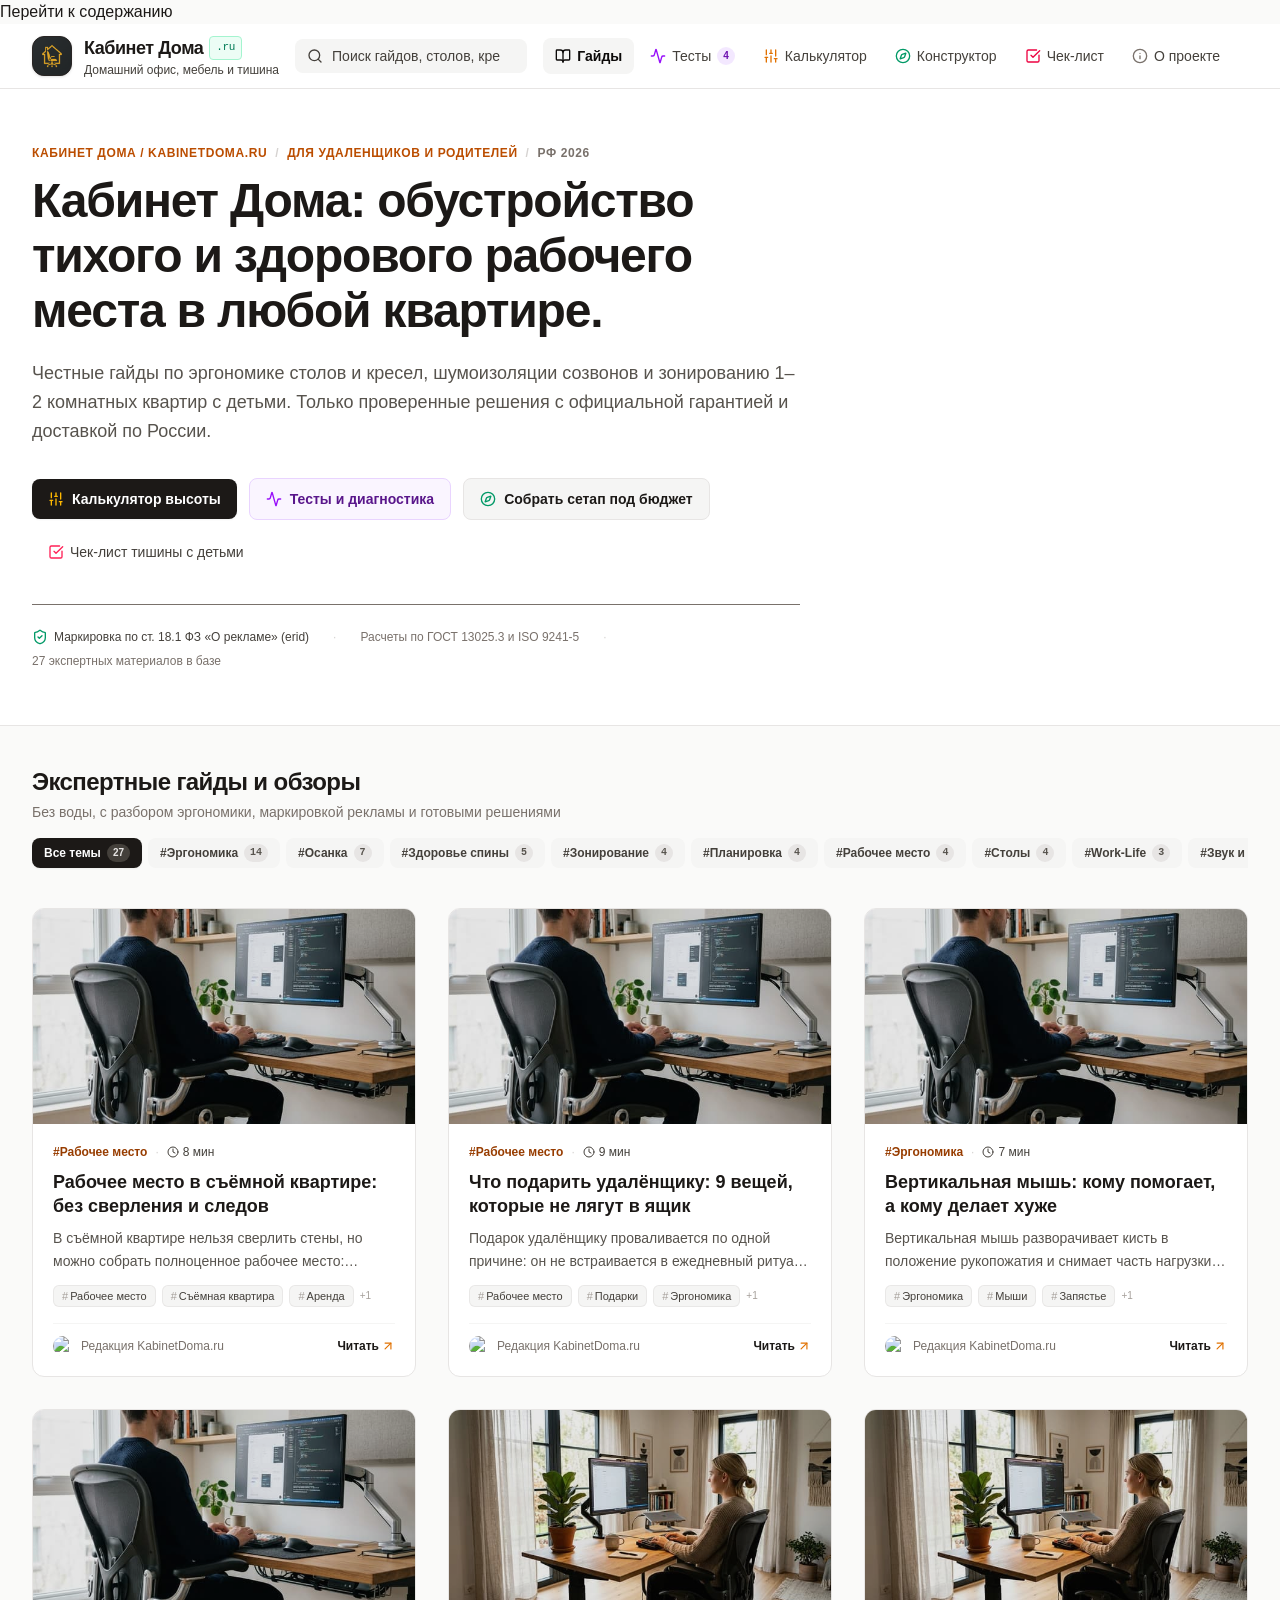
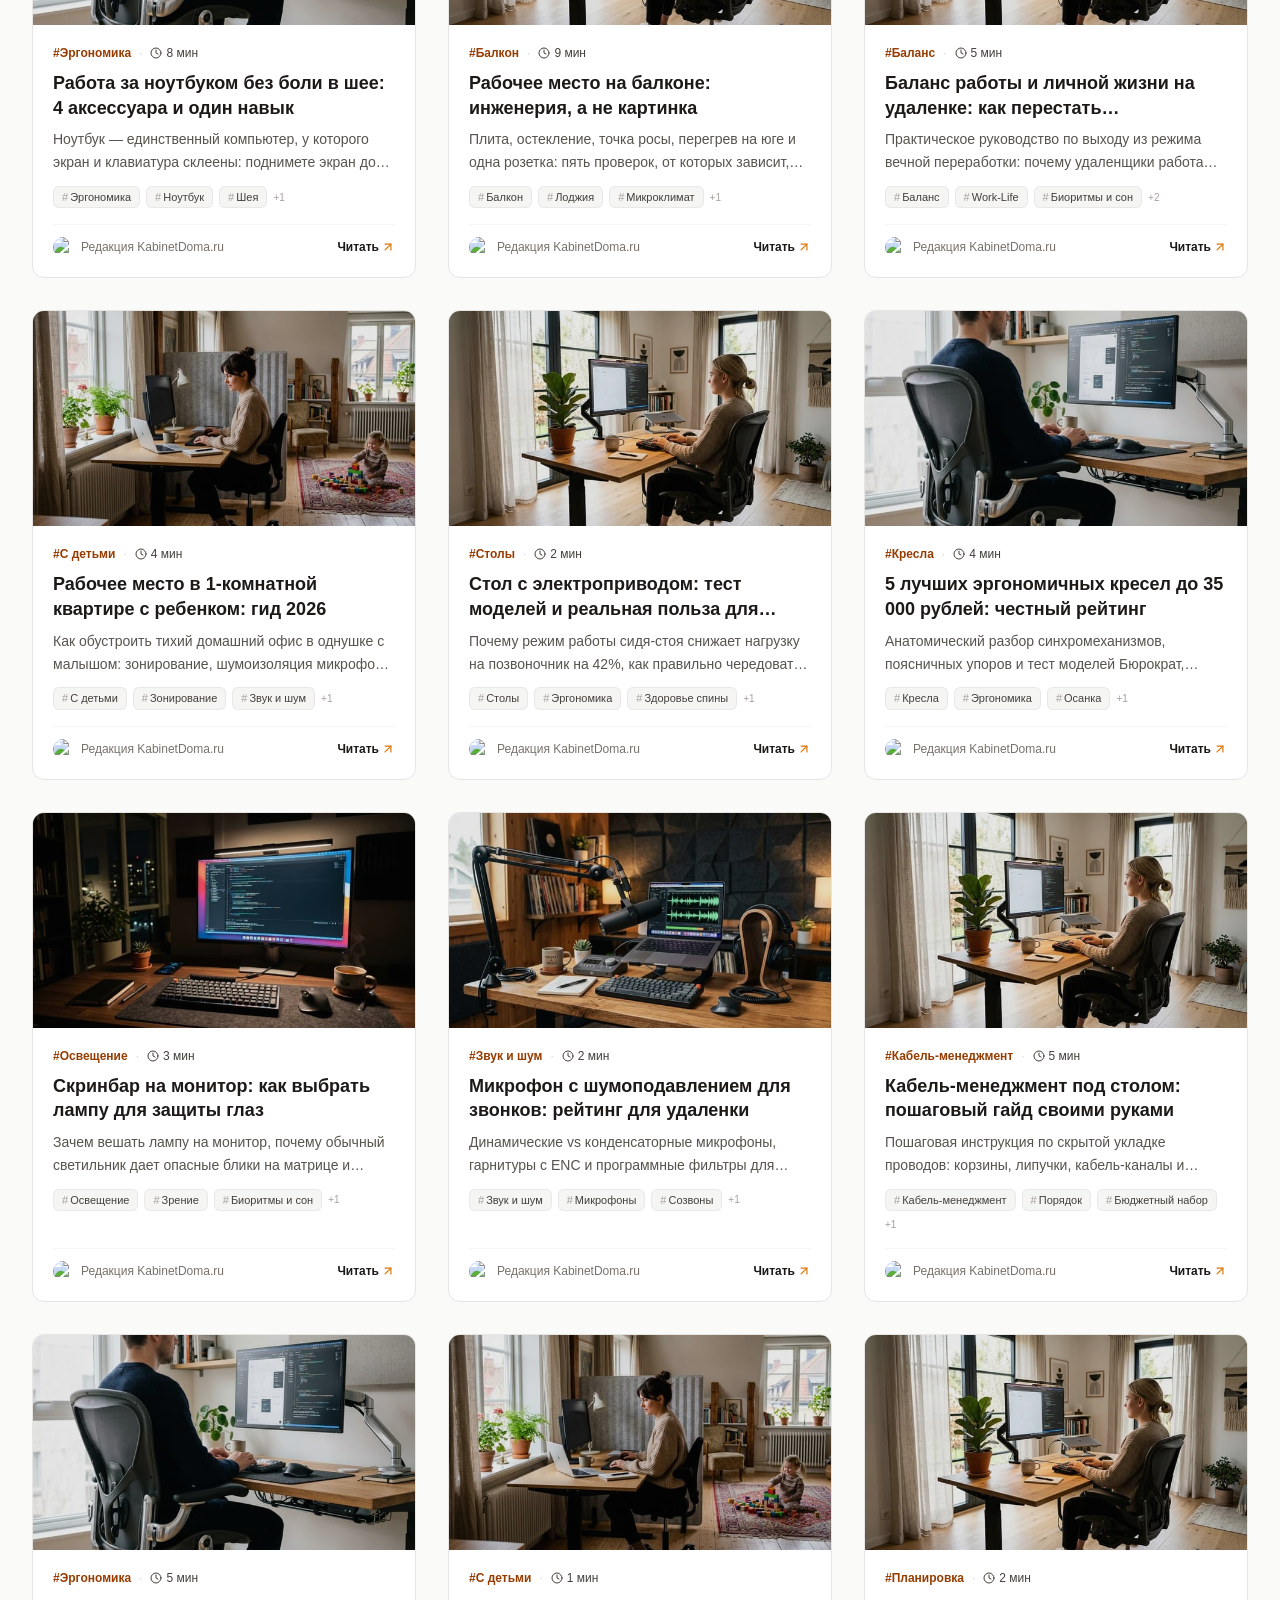
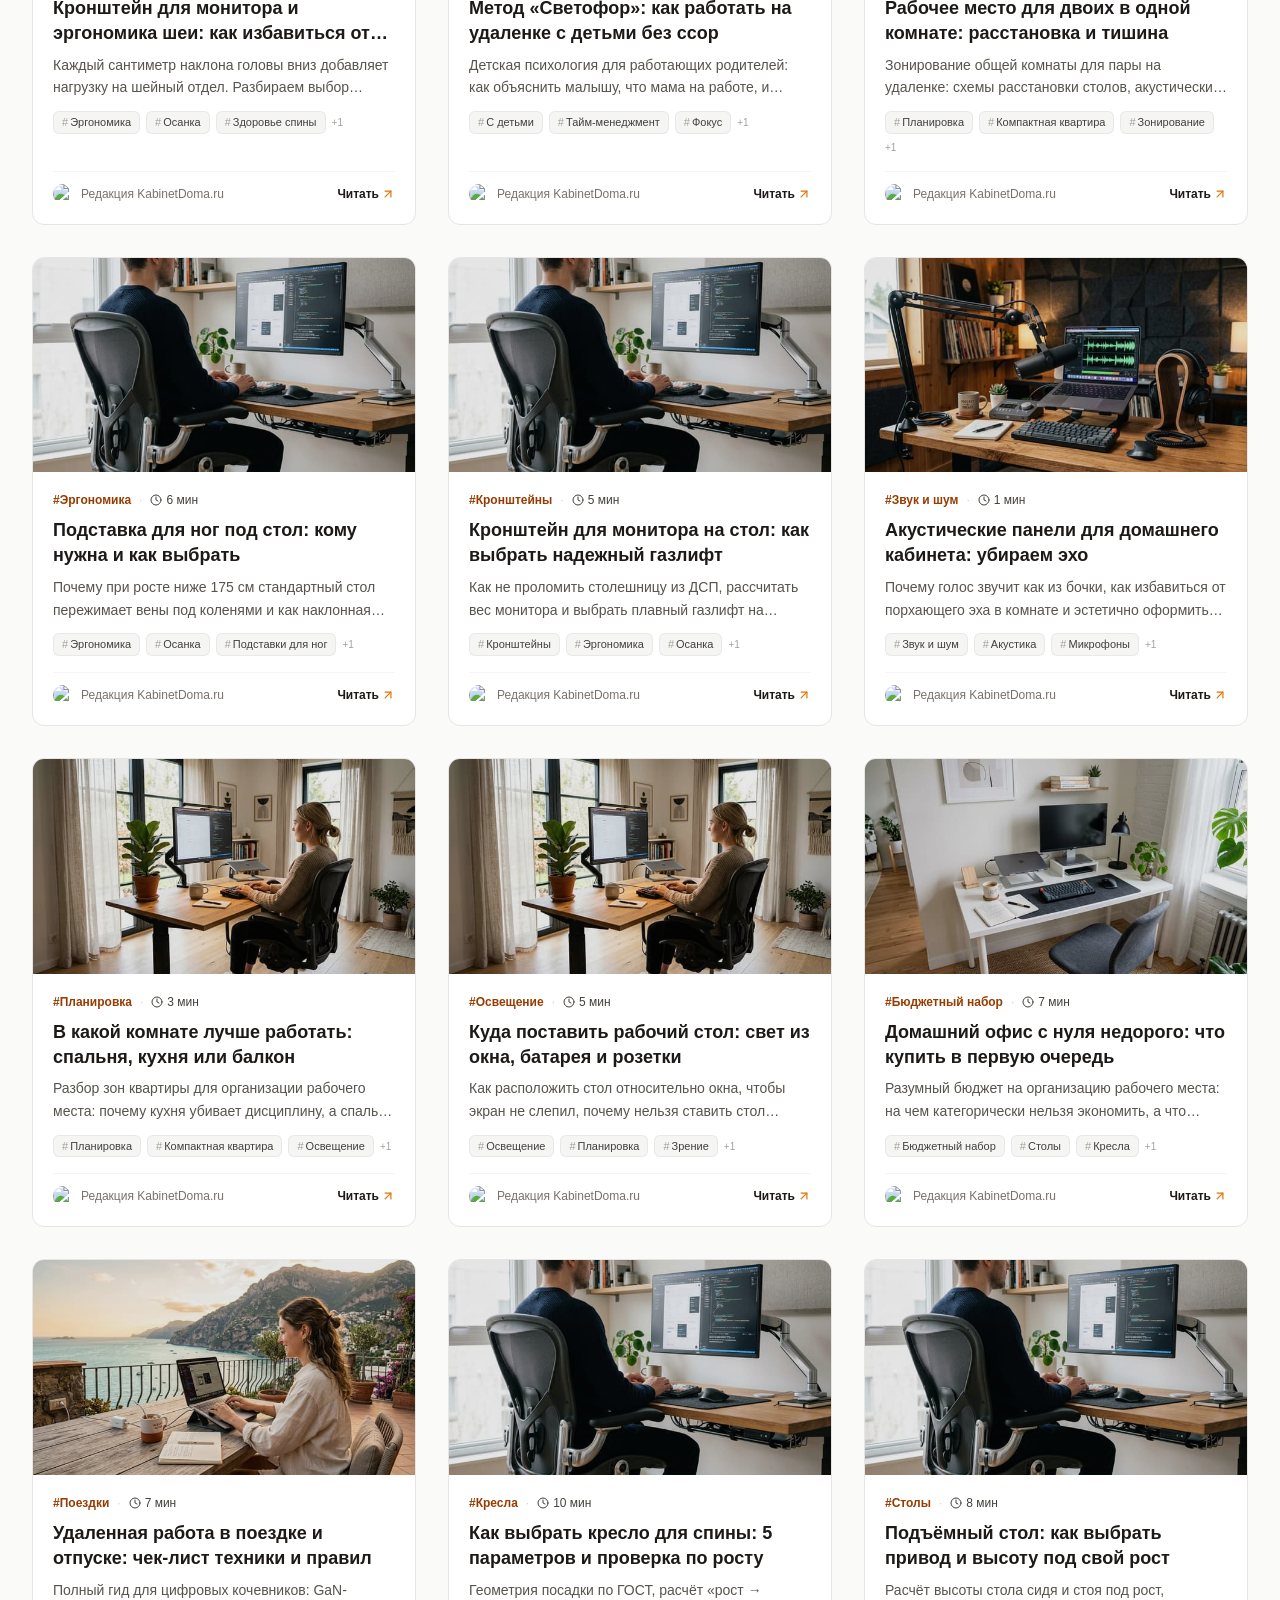
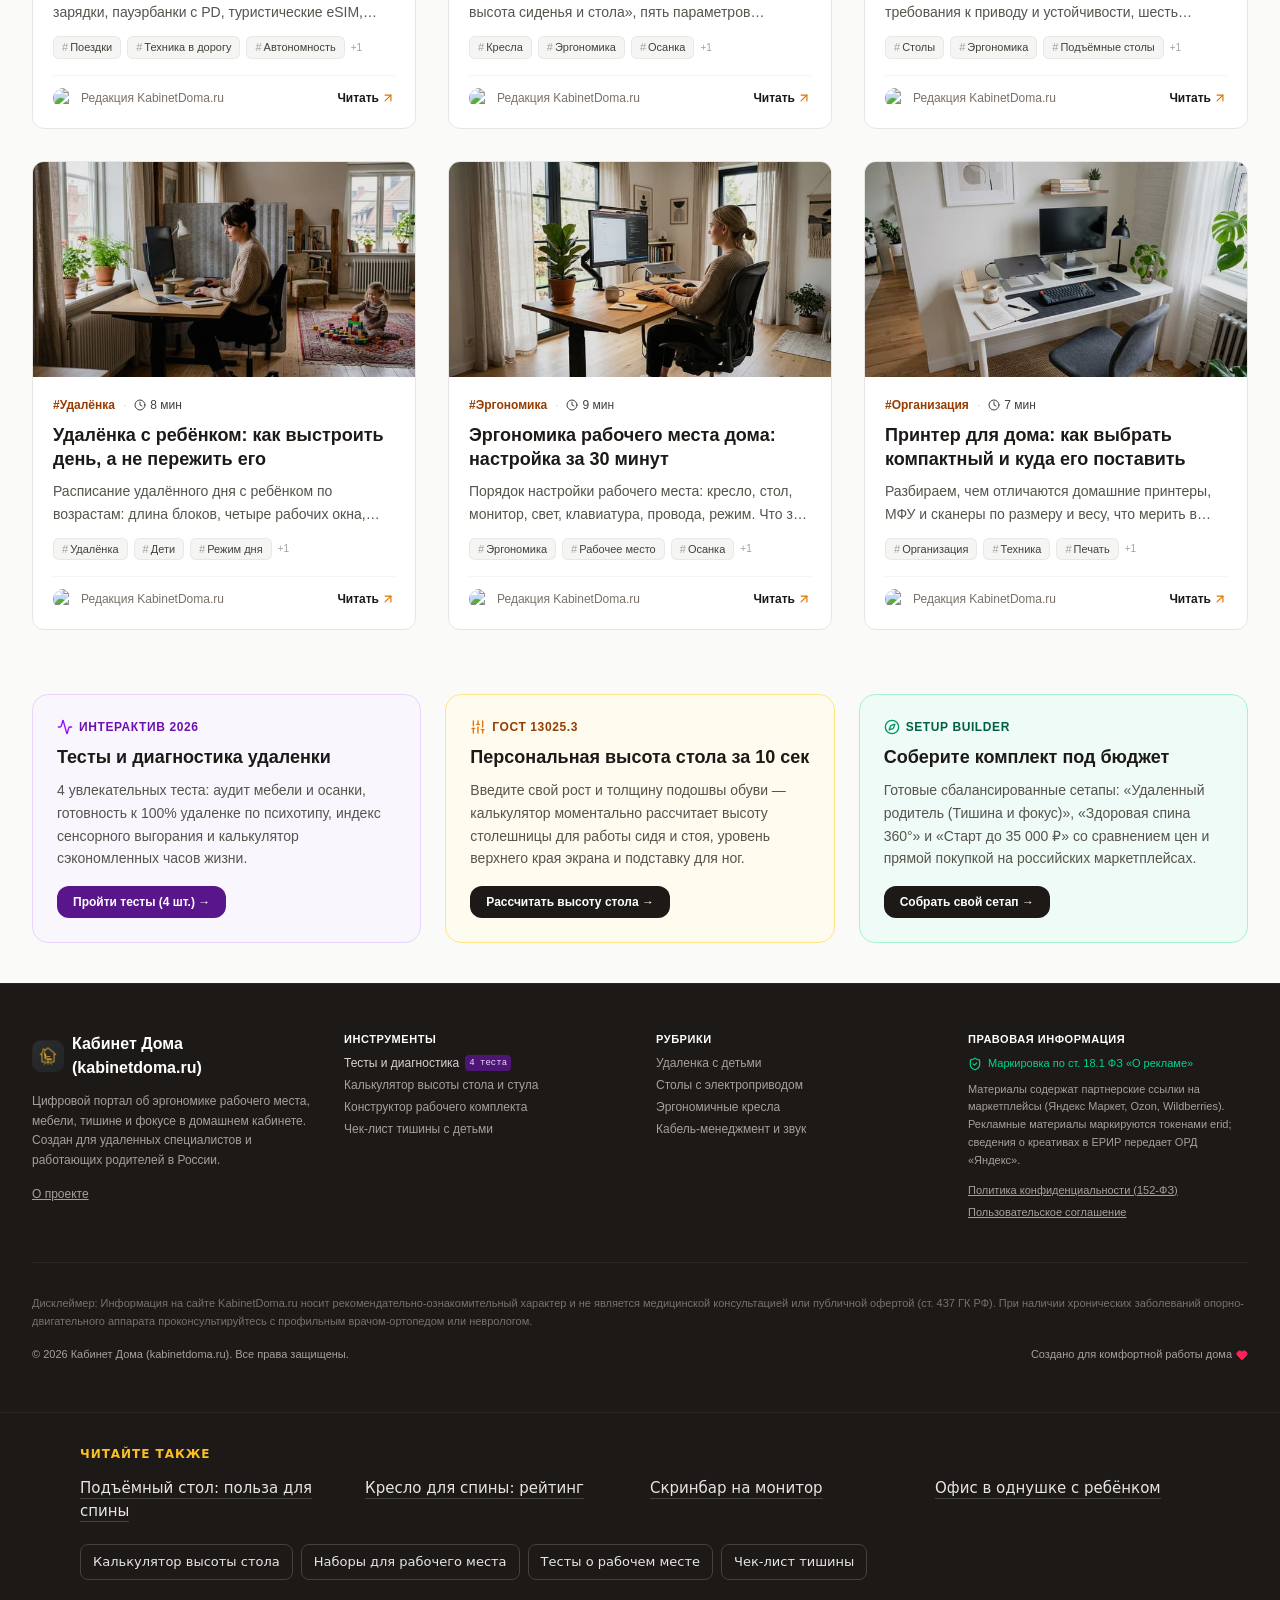
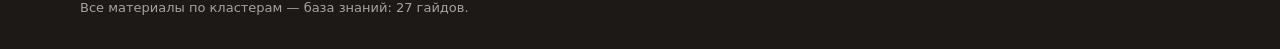
==== index.html @ 6e52243f "Обновление сайта: статическая сборка, 26 страниц, meta-тег Mitgo/Admitad Пререндеренные статьи и раз" ====
<!DOCTYPE html>
<html lang="ru" class="scroll-smooth"><head>
    <meta name="mitgo-verification" content="2ab007de-ae48-4bfa-b8aa-21a9992758fb">
    <meta name="takprodam-verification" content="b23949b0-b011-4c71-98d0-6406b744bdcf">
    <meta charset="UTF-8">
    <meta name="viewport" content="width=device-width, initial-scale=1.0">
    <meta name="theme-color" content="#fafaf9">
    <!-- Favicon & Icons -->
    <link rel="icon" type="image/svg+xml" href="/favicon.svg">
    <link rel="icon" type="image/png" sizes="32x32" href="/favicon-32.png">
    <link rel="apple-touch-icon" sizes="180x180" href="/apple-touch-icon.png">
    
    <!-- OpenGraph / Social Cards -->
    <meta property="og:type" content="website">
    <meta property="og:site_name" content="Кабинет Дома (KabinetDoma.ru)">
    <meta property="og:locale" content="ru_RU">
    <meta name="twitter:card" content="summary_large_image">
    <!-- Robots and indexing -->
    <meta name="robots" content="index, follow">
    <!-- Fonts -->
    <!-- Yandex Webmaster Verification -->
    <meta name="yandex-verification" content="f90ccbe3e80e4f97">
    <meta name="yandex-distribution-verification" content="4z6mlgyzcx5v4d6k">

    <!-- Schema.org JSON-LD Structured Data -->
    <script type="application/ld+json">
    {
      "@context": "https://schema.org",
      "@graph": [
        {
          "@type": "WebSite",
          "@id": "https://kabinetdoma.ru/#website",
          "url": "https://kabinetdoma.ru",
          "name": "Кабинет Дома",
          "alternateName": "KabinetDoma.ru",
          "description": "Портал по эргономике рабочего места и продуктивности в домашнем кабинете",
          "inLanguage": "ru-RU"
        },
        {
          "@type": "Organization",
          "@id": "https://kabinetdoma.ru/#organization",
          "name": "Кабинет Дома Media",
          "url": "https://kabinetdoma.ru",
          "logo": "https://kabinetdoma.ru/logo.png"
        }
      ]
    }
    </script>
    <script src="/data/catalog.js"></script><script src="/data/product-links.js"></script><script type="module" crossorigin="" src="/assets/index.js"></script>
    <link rel="stylesheet" crossorigin="" href="/assets/index.css">
    <title>Эргономика домашнего офиса: столы, кресла, свет — Кабинет Дома</title>
    <meta name="description" content="Гайды по эргономике рабочего места, подъёмным столам, креслам для спины, скринбарам и тишине на удалёнке с детьми. Калькулятор по ГОСТ." />
    <link rel="canonical" href="https://kabinetdoma.ru/" />
    <meta property="og:title" content="Эргономика домашнего офиса: столы, кресла, свет — Кабинет Дома" />
    <meta property="og:description" content="Гайды по эргономике рабочего места, подъёмным столам, креслам для спины, скринбарам и тишине на удалёнке с детьми. Калькулятор по ГОСТ." />
    <meta property="og:url" content="https://kabinetdoma.ru/" />
    <meta property="og:image" content="https://kabinetdoma.ru/og-image.jpg" />
    <meta property="og:image:width" content="1200">
    <meta property="og:image:height" content="630">
    <meta name="twitter:title" content="Эргономика домашнего офиса: столы, кресла, свет — Кабинет Дома" />
    <meta name="twitter:description" content="Гайды по эргономике рабочего места, подъёмным столам, креслам для спины, скринбарам и тишине на удалёнке с детьми. Калькулятор по ГОСТ." />
    <meta name="twitter:image" content="https://kabinetdoma.ru/og-image.jpg" />
<!-- kd-seo -->
    <script type="application/ld+json">{"@context":"https://schema.org","@graph":[{"@type":"WebPage","@id":"https://kabinetdoma.ru/#webpage","url":"https://kabinetdoma.ru/","name":"Эргономика домашнего офиса: столы, кресла, свет — Кабинет Дома","description":"Гайды по эргономике рабочего места, подъёмным столам, креслам для спины, скринбарам и тишине на удалёнке с детьми. Калькулятор по ГОСТ.","inLanguage":"ru-RU","isPartOf":{"@id":"https://kabinetdoma.ru/#website"},"breadcrumb":{"@id":"https://kabinetdoma.ru/#breadcrumbs"}},{"@type":"BreadcrumbList","@id":"https://kabinetdoma.ru/#breadcrumbs","itemListElement":[{"@type":"ListItem","position":1,"name":"Главная","item":"https://kabinetdoma.ru/"},{"@type":"ListItem","position":2,"name":"Кабинет Дома: обустройство тихого и здорового рабочего места в любой квартире.","item":"https://kabinetdoma.ru/"}]}]}</script>
    <!-- /kd-seo -->
  </head>
  <body class="bg-stone-50 text-stone-900 antialiased selection:bg-amber-100 selection:text-amber-900">
    <!-- Yandex.Distribution verification: 4z6mlgyzcx5v4d6k -->
    <span style="display:none" aria-hidden="true">4z6mlgyzcx5v4d6k</span>

    <!-- Yandex.Metrika noscript fallback -->
    <div id="root"><div class="min-h-screen flex flex-col bg-stone-50 text-stone-900 selection:bg-amber-100 selection:text-amber-900"><a href="#main" class="sr-only focus:not-sr-only focus:absolute focus:top-2 focus:left-2 focus:z-50 focus:px-4 focus:py-2 focus:bg-stone-900 focus:text-white focus:rounded-lg focus:font-semibold">Перейти к содержанию</a><header class="sticky top-0 z-40 bg-white/95 backdrop-blur-md border-b border-stone-200"><div class="max-w-7xl mx-auto px-4 sm:px-6 lg:px-8"><div class="flex items-center justify-between h-16 gap-4"><a href="/" class="flex items-center gap-3 cursor-pointer group select-none flex-shrink-0 no-underline"><div class="w-10 h-10 rounded-xl overflow-hidden bg-stone-900 border border-stone-800 shadow-sm flex items-center justify-center flex-shrink-0 group-hover:scale-105 transition-transform"><img sizes="48px" srcset="/logo-64.png 64w, /logo-128.png 128w, /logo.png 512w" loading="lazy" alt="Кабинет Дома" class="w-full h-full object-cover" width="512" height="512" src="/logo.png"></div><div><div class="font-bold text-lg tracking-tight text-stone-900 group-hover:text-amber-700 transition-colors flex items-center gap-1.5">Кабинет Дома<span class="text-[11px] font-mono font-medium text-emerald-700 bg-emerald-50 px-1.5 py-0.5 rounded border border-emerald-200">.ru</span></div><p class="text-xs text-stone-700 hidden sm:block">Домашний офис, мебель и тишина</p></div></a><div class="hidden md:flex items-center relative flex-1 max-w-xs lg:max-w-sm"><svg xmlns="http://www.w3.org/2000/svg" width="24" height="24" viewBox="0 0 24 24" fill="none" stroke="currentColor" stroke-width="2" stroke-linecap="round" stroke-linejoin="round" class="lucide lucide-search w-4 h-4 text-stone-700 absolute left-3 pointer-events-none" aria-hidden="true"><path d="m21 21-4.34-4.34"></path><circle cx="11" cy="11" r="8"></circle></svg><input placeholder="Поиск гайдов, столов, кресел..." aria-label="Поиск по статьям" class="w-full pl-9 pr-3 py-1.5 text-sm bg-stone-100 hover:bg-stone-150 focus:bg-white border border-transparent focus:border-amber-400 rounded-lg outline-none transition-all placeholder:text-stone-700" type="search" value=""></div><nav class="hidden lg:flex items-center gap-1 text-sm font-medium text-stone-700"><button class="px-3 py-2 rounded-lg transition-colors flex items-center gap-1.5 text-stone-950 bg-stone-100 font-semibold"><svg xmlns="http://www.w3.org/2000/svg" width="24" height="24" viewBox="0 0 24 24" fill="none" stroke="currentColor" stroke-width="2" stroke-linecap="round" stroke-linejoin="round" class="lucide lucide-book-open w-4 h-4" aria-hidden="true"><path d="M12 7v14"></path><path d="M3 18a1 1 0 0 1-1-1V4a1 1 0 0 1 1-1h5a4 4 0 0 1 4 4 4 4 0 0 1 4-4h5a1 1 0 0 1 1 1v13a1 1 0 0 1-1 1h-6a3 3 0 0 0-3 3 3 3 0 0 0-3-3z"></path></svg>Гайды</button><button class="px-3 py-2 rounded-lg transition-colors flex items-center gap-1.5 hover:text-stone-900 hover:bg-stone-50"><svg xmlns="http://www.w3.org/2000/svg" width="24" height="24" viewBox="0 0 24 24" fill="none" stroke="currentColor" stroke-width="2" stroke-linecap="round" stroke-linejoin="round" class="lucide lucide-activity w-4 h-4 text-purple-600" aria-hidden="true"><path d="M22 12h-2.48a2 2 0 0 0-1.93 1.46l-2.35 8.36a.25.25 0 0 1-.48 0L9.24 2.18a.25.25 0 0 0-.48 0l-2.35 8.36A2 2 0 0 1 4.49 12H2"></path></svg><span>Тесты</span><span class="text-[10px] font-bold px-1.5 py-0.5 bg-purple-100 text-purple-800 rounded-full">4</span></button><button class="px-3 py-2 rounded-lg transition-colors flex items-center gap-1.5 hover:text-stone-900 hover:bg-stone-50"><svg xmlns="http://www.w3.org/2000/svg" width="24" height="24" viewBox="0 0 24 24" fill="none" stroke="currentColor" stroke-width="2" stroke-linecap="round" stroke-linejoin="round" class="lucide lucide-sliders-vertical w-4 h-4 text-amber-600" aria-hidden="true"><path d="M10 8h4"></path><path d="M12 21v-9"></path><path d="M12 8V3"></path><path d="M17 16h4"></path><path d="M19 12V3"></path><path d="M19 21v-5"></path><path d="M3 14h4"></path><path d="M5 10V3"></path><path d="M5 21v-7"></path></svg>Калькулятор</button><button class="px-3 py-2 rounded-lg transition-colors flex items-center gap-1.5 hover:text-stone-900 hover:bg-stone-50"><svg xmlns="http://www.w3.org/2000/svg" width="24" height="24" viewBox="0 0 24 24" fill="none" stroke="currentColor" stroke-width="2" stroke-linecap="round" stroke-linejoin="round" class="lucide lucide-compass w-4 h-4 text-emerald-600" aria-hidden="true"><path d="m16.24 7.76-1.804 5.411a2 2 0 0 1-1.265 1.265L7.76 16.24l1.804-5.411a2 2 0 0 1 1.265-1.265z"></path><circle cx="12" cy="12" r="10"></circle></svg>Конструктор</button><button class="px-3 py-2 rounded-lg transition-colors flex items-center gap-1.5 hover:text-stone-900 hover:bg-stone-50"><svg xmlns="http://www.w3.org/2000/svg" width="24" height="24" viewBox="0 0 24 24" fill="none" stroke="currentColor" stroke-width="2" stroke-linecap="round" stroke-linejoin="round" class="lucide lucide-square-check-big w-4 h-4 text-rose-600" aria-hidden="true"><path d="M21 10.656V19a2 2 0 0 1-2 2H5a2 2 0 0 1-2-2V5a2 2 0 0 1 2-2h12.344"></path><path d="m9 11 3 3L22 4"></path></svg>Чек-лист</button><button class="px-3 py-2 rounded-lg transition-colors flex items-center gap-1.5 hover:text-stone-900 hover:bg-stone-50"><svg xmlns="http://www.w3.org/2000/svg" width="24" height="24" viewBox="0 0 24 24" fill="none" stroke="currentColor" stroke-width="2" stroke-linecap="round" stroke-linejoin="round" class="lucide lucide-info w-4 h-4 text-stone-500" aria-hidden="true"><circle cx="12" cy="12" r="10"></circle><path d="M12 16v-4"></path><path d="M12 8h.01"></path></svg>О проекте</button></nav><div class="flex items-center gap-2"><button class="lg:hidden p-2 rounded-lg text-stone-600 hover:bg-stone-100 transition-colors" aria-label="Меню навигации"><svg xmlns="http://www.w3.org/2000/svg" width="24" height="24" viewBox="0 0 24 24" fill="none" stroke="currentColor" stroke-width="2" stroke-linecap="round" stroke-linejoin="round" class="lucide lucide-menu w-5 h-5" aria-hidden="true"><path d="M4 5h16"></path><path d="M4 12h16"></path><path d="M4 19h16"></path></svg></button></div></div></div></header><main id="main" class="flex-1"><div><section class="border-b border-stone-200 bg-white"><div class="max-w-7xl mx-auto px-4 sm:px-6 lg:px-8 py-10 md:py-14"><div class="max-w-3xl"><div class="text-xs uppercase tracking-wider font-semibold text-amber-700 mb-3 flex items-center gap-2"><span>Кабинет Дома / KabinetDoma.ru</span><span aria-hidden="true" class="text-stone-300">/</span><span>Для удаленщиков и родителей</span><span aria-hidden="true" class="text-stone-300">/</span><span class="text-stone-500">РФ 2026</span></div><h1 class="text-3xl sm:text-4xl md:text-5xl font-extrabold text-stone-900 tracking-tight leading-[1.15] mb-5">Кабинет Дома: обустройство тихого и здорового рабочего места в любой квартире.</h1><p class="text-base sm:text-lg text-stone-600 leading-relaxed mb-8">Честные гайды по эргономике столов и кресел, шумоизоляции созвонов и зонированию 1–2 комнатных квартир с детьми. Только проверенные решения с официальной гарантией и доставкой по России.</p><div class="flex flex-wrap items-center gap-3"><button class="px-4 py-2.5 rounded-lg text-sm font-semibold bg-stone-900 hover:bg-stone-800 text-white transition-all shadow-xs flex items-center gap-2"><svg xmlns="http://www.w3.org/2000/svg" width="24" height="24" viewBox="0 0 24 24" fill="none" stroke="currentColor" stroke-width="2" stroke-linecap="round" stroke-linejoin="round" class="lucide lucide-sliders-vertical w-4 h-4 text-amber-400" aria-hidden="true"><path d="M10 8h4"></path><path d="M12 21v-9"></path><path d="M12 8V3"></path><path d="M17 16h4"></path><path d="M19 12V3"></path><path d="M19 21v-5"></path><path d="M3 14h4"></path><path d="M5 10V3"></path><path d="M5 21v-7"></path></svg>Калькулятор высоты</button><button class="px-4 py-2.5 rounded-lg text-sm font-semibold bg-purple-50 hover:bg-purple-100 text-purple-900 border border-purple-200 transition-all flex items-center gap-2"><svg xmlns="http://www.w3.org/2000/svg" width="24" height="24" viewBox="0 0 24 24" fill="none" stroke="currentColor" stroke-width="2" stroke-linecap="round" stroke-linejoin="round" class="lucide lucide-activity w-4 h-4 text-purple-600" aria-hidden="true"><path d="M22 12h-2.48a2 2 0 0 0-1.93 1.46l-2.35 8.36a.25.25 0 0 1-.48 0L9.24 2.18a.25.25 0 0 0-.48 0l-2.35 8.36A2 2 0 0 1 4.49 12H2"></path></svg>Тесты и диагностика</button><button class="px-4 py-2.5 rounded-lg text-sm font-semibold bg-stone-100 hover:bg-stone-200 text-stone-900 transition-all border border-stone-200 flex items-center gap-2"><svg xmlns="http://www.w3.org/2000/svg" width="24" height="24" viewBox="0 0 24 24" fill="none" stroke="currentColor" stroke-width="2" stroke-linecap="round" stroke-linejoin="round" class="lucide lucide-compass w-4 h-4 text-emerald-600" aria-hidden="true"><path d="m16.24 7.76-1.804 5.411a2 2 0 0 1-1.265 1.265L7.76 16.24l1.804-5.411a2 2 0 0 1 1.265-1.265z"></path><circle cx="12" cy="12" r="10"></circle></svg>Собрать сетап под бюджет</button><button class="px-4 py-2.5 rounded-lg text-sm font-medium text-stone-700 hover:text-stone-900 hover:bg-stone-100 transition-all flex items-center gap-1.5"><svg xmlns="http://www.w3.org/2000/svg" width="24" height="24" viewBox="0 0 24 24" fill="none" stroke="currentColor" stroke-width="2" stroke-linecap="round" stroke-linejoin="round" class="lucide lucide-square-check-big w-4 h-4 text-rose-500" aria-hidden="true"><path d="M21 10.656V19a2 2 0 0 1-2 2H5a2 2 0 0 1-2-2V5a2 2 0 0 1 2-2h12.344"></path><path d="m9 11 3 3L22 4"></path></svg>Чек-лист тишины с детьми</button></div><div class="mt-8 pt-6 border-t border-stone-150 flex flex-wrap items-center gap-y-2 gap-x-6 text-xs text-stone-500"><div class="flex items-center gap-1.5 text-stone-700"><svg xmlns="http://www.w3.org/2000/svg" width="24" height="24" viewBox="0 0 24 24" fill="none" stroke="currentColor" stroke-width="2" stroke-linecap="round" stroke-linejoin="round" class="lucide lucide-shield-check w-4 h-4 text-emerald-600" aria-hidden="true"><path d="M20 13c0 5-3.5 7.5-7.66 8.95a1 1 0 0 1-.67-.01C7.5 20.5 4 18 4 13V6a1 1 0 0 1 1-1c2 0 4.5-1.2 6.24-2.72a1.17 1.17 0 0 1 1.52 0C14.51 3.81 17 5 19 5a1 1 0 0 1 1 1z"></path><path d="m9 12 2 2 4-4"></path></svg><span>Маркировка по ст. 18.1 ФЗ «О рекламе» (erid)</span></div><span aria-hidden="true" class="text-stone-300">·</span><div>Расчеты по ГОСТ 13025.3 и ISO 9241-5</div><span aria-hidden="true" class="text-stone-300">·</span><div>27 экспертных материалов в базе</div></div></div></div></section><div class="max-w-7xl mx-auto px-4 sm:px-6 lg:px-8 py-10"><div class="flex flex-col gap-4 mb-8"><div class="flex flex-col sm:flex-row sm:items-center justify-between gap-3"><div><h2 class="text-xl sm:text-2xl font-extrabold text-stone-900 tracking-tight flex items-center gap-2 flex-wrap"><span>Экспертные гайды и обзоры</span></h2><p class="text-xs sm:text-sm text-stone-500 mt-1">Без воды, с разбором эргономики, маркировкой рекламы и готовыми решениями</p></div></div><div class="flex items-center gap-1.5 overflow-x-auto pb-2 scrollbar-none"><button type="button" class="px-3 py-1.5 text-xs font-semibold rounded-lg transition-colors whitespace-nowrap flex items-center gap-1.5 cursor-pointer bg-stone-900 text-white shadow-xs"><span>Все темы</span><span class="text-[10px] px-1.5 py-0.5 rounded-full bg-stone-700 text-stone-200">27</span></button><button type="button" class="px-3 py-1.5 text-xs font-semibold rounded-lg transition-colors whitespace-nowrap flex items-center gap-1.5 cursor-pointer bg-stone-100 text-stone-700 hover:bg-stone-200"><span>#Эргономика</span><span class="text-[10px] px-1.5 py-0.5 rounded-full font-mono bg-stone-200 text-stone-600">14</span></button><button type="button" class="px-3 py-1.5 text-xs font-semibold rounded-lg transition-colors whitespace-nowrap flex items-center gap-1.5 cursor-pointer bg-stone-100 text-stone-700 hover:bg-stone-200"><span>#Осанка</span><span class="text-[10px] px-1.5 py-0.5 rounded-full font-mono bg-stone-200 text-stone-600">7</span></button><button type="button" class="px-3 py-1.5 text-xs font-semibold rounded-lg transition-colors whitespace-nowrap flex items-center gap-1.5 cursor-pointer bg-stone-100 text-stone-700 hover:bg-stone-200"><span>#Здоровье спины</span><span class="text-[10px] px-1.5 py-0.5 rounded-full font-mono bg-stone-200 text-stone-600">5</span></button><button type="button" class="px-3 py-1.5 text-xs font-semibold rounded-lg transition-colors whitespace-nowrap flex items-center gap-1.5 cursor-pointer bg-stone-100 text-stone-700 hover:bg-stone-200"><span>#Зонирование</span><span class="text-[10px] px-1.5 py-0.5 rounded-full font-mono bg-stone-200 text-stone-600">4</span></button><button type="button" class="px-3 py-1.5 text-xs font-semibold rounded-lg transition-colors whitespace-nowrap flex items-center gap-1.5 cursor-pointer bg-stone-100 text-stone-700 hover:bg-stone-200"><span>#Планировка</span><span class="text-[10px] px-1.5 py-0.5 rounded-full font-mono bg-stone-200 text-stone-600">4</span></button><button type="button" class="px-3 py-1.5 text-xs font-semibold rounded-lg transition-colors whitespace-nowrap flex items-center gap-1.5 cursor-pointer bg-stone-100 text-stone-700 hover:bg-stone-200"><span>#Рабочее место</span><span class="text-[10px] px-1.5 py-0.5 rounded-full font-mono bg-stone-200 text-stone-600">4</span></button><button type="button" class="px-3 py-1.5 text-xs font-semibold rounded-lg transition-colors whitespace-nowrap flex items-center gap-1.5 cursor-pointer bg-stone-100 text-stone-700 hover:bg-stone-200"><span>#Столы</span><span class="text-[10px] px-1.5 py-0.5 rounded-full font-mono bg-stone-200 text-stone-600">4</span></button><button type="button" class="px-3 py-1.5 text-xs font-semibold rounded-lg transition-colors whitespace-nowrap flex items-center gap-1.5 cursor-pointer bg-stone-100 text-stone-700 hover:bg-stone-200"><span>#Звук и шум</span><span class="text-[10px] px-1.5 py-0.5 rounded-full font-mono bg-stone-200 text-stone-600">3</span></button><button type="button" class="px-3 py-1.5 text-xs font-semibold rounded-lg transition-colors whitespace-nowrap flex items-center gap-1.5 cursor-pointer bg-stone-100 text-stone-700 hover:bg-stone-200"><span>#Компактная квартира</span><span class="text-[10px] px-1.5 py-0.5 rounded-full font-mono bg-stone-200 text-stone-600">3</span></button><button type="button" class="px-3 py-1.5 text-xs font-semibold rounded-lg transition-colors whitespace-nowrap flex items-center gap-1.5 cursor-pointer bg-stone-100 text-stone-700 hover:bg-stone-200"><span>#Кресла</span><span class="text-[10px] px-1.5 py-0.5 rounded-full font-mono bg-stone-200 text-stone-600">3</span></button><button type="button" class="px-3 py-1.5 text-xs font-semibold rounded-lg transition-colors whitespace-nowrap flex items-center gap-1.5 cursor-pointer bg-stone-100 text-stone-700 hover:bg-stone-200"><span>#Освещение</span><span class="text-[10px] px-1.5 py-0.5 rounded-full font-mono bg-stone-200 text-stone-600">3</span></button><button type="button" class="px-3 py-1.5 text-xs font-semibold rounded-lg transition-colors whitespace-nowrap flex items-center gap-1.5 cursor-pointer bg-stone-100 text-stone-700 hover:bg-stone-200"><span>#Work-Life</span><span class="text-[10px] px-1.5 py-0.5 rounded-full font-mono bg-stone-200 text-stone-600">3</span></button><button type="button" class="px-3 py-1.5 text-xs font-semibold rounded-lg transition-colors whitespace-nowrap flex items-center gap-1.5 cursor-pointer bg-stone-100 text-stone-700 hover:bg-stone-200"><span>#Биоритмы и сон</span><span class="text-[10px] px-1.5 py-0.5 rounded-full font-mono bg-stone-200 text-stone-600">2</span></button><button type="button" class="px-3 py-1.5 text-xs font-semibold rounded-lg transition-colors whitespace-nowrap flex items-center gap-1.5 cursor-pointer bg-stone-100 text-stone-700 hover:bg-stone-200"><span>#Бюджетный набор</span><span class="text-[10px] px-1.5 py-0.5 rounded-full font-mono bg-stone-200 text-stone-600">2</span></button><button type="button" class="px-3 py-1.5 text-xs font-semibold rounded-lg transition-colors whitespace-nowrap flex items-center gap-1.5 cursor-pointer bg-stone-100 text-stone-700 hover:bg-stone-200"><span>#Зрение</span><span class="text-[10px] px-1.5 py-0.5 rounded-full font-mono bg-stone-200 text-stone-600">2</span></button><button type="button" class="px-3 py-1.5 text-xs font-semibold rounded-lg transition-colors whitespace-nowrap flex items-center gap-1.5 cursor-pointer bg-stone-100 text-stone-700 hover:bg-stone-200"><span>#Микрофоны</span><span class="text-[10px] px-1.5 py-0.5 rounded-full font-mono bg-stone-200 text-stone-600">2</span></button><button type="button" class="px-3 py-1.5 text-xs font-semibold rounded-lg transition-colors whitespace-nowrap flex items-center gap-1.5 cursor-pointer bg-stone-100 text-stone-700 hover:bg-stone-200"><span>#Организация</span><span class="text-[10px] px-1.5 py-0.5 rounded-full font-mono bg-stone-200 text-stone-600">2</span></button><button type="button" class="px-3 py-1.5 text-xs font-semibold rounded-lg transition-colors whitespace-nowrap flex items-center gap-1.5 cursor-pointer bg-stone-100 text-stone-700 hover:bg-stone-200"><span>#Психология</span><span class="text-[10px] px-1.5 py-0.5 rounded-full font-mono bg-stone-200 text-stone-600">2</span></button><button type="button" class="px-3 py-1.5 text-xs font-semibold rounded-lg transition-colors whitespace-nowrap flex items-center gap-1.5 cursor-pointer bg-stone-100 text-stone-700 hover:bg-stone-200"><span>#С детьми</span><span class="text-[10px] px-1.5 py-0.5 rounded-full font-mono bg-stone-200 text-stone-600">2</span></button><button type="button" class="px-3 py-1.5 text-xs font-semibold rounded-lg transition-colors whitespace-nowrap flex items-center gap-1.5 cursor-pointer bg-stone-100 text-stone-700 hover:bg-stone-200"><span>#Тайм-менеджмент</span><span class="text-[10px] px-1.5 py-0.5 rounded-full font-mono bg-stone-200 text-stone-600">2</span></button><button type="button" class="px-3 py-1.5 text-xs font-semibold rounded-lg transition-colors whitespace-nowrap flex items-center gap-1.5 cursor-pointer bg-stone-100 text-stone-700 hover:bg-stone-200"><span>#Удалёнка</span><span class="text-[10px] px-1.5 py-0.5 rounded-full font-mono bg-stone-200 text-stone-600">2</span></button><button type="button" class="px-3 py-1.5 text-xs font-semibold rounded-lg transition-colors whitespace-nowrap flex items-center gap-1.5 cursor-pointer bg-stone-100 text-stone-700 hover:bg-stone-200"><span>#Фокус</span><span class="text-[10px] px-1.5 py-0.5 rounded-full font-mono bg-stone-200 text-stone-600">2</span></button><button type="button" class="px-3 py-1.5 text-xs font-semibold rounded-lg transition-colors whitespace-nowrap flex items-center gap-1.5 cursor-pointer bg-stone-100 text-stone-700 hover:bg-stone-200"><span>#Автономность</span><span class="text-[10px] px-1.5 py-0.5 rounded-full font-mono bg-stone-200 text-stone-600">1</span></button><button type="button" class="px-3 py-1.5 text-xs font-semibold rounded-lg transition-colors whitespace-nowrap flex items-center gap-1.5 cursor-pointer bg-stone-100 text-stone-700 hover:bg-stone-200"><span>#Аксессуары</span><span class="text-[10px] px-1.5 py-0.5 rounded-full font-mono bg-stone-200 text-stone-600">1</span></button><button type="button" class="px-3 py-1.5 text-xs font-semibold rounded-lg transition-colors whitespace-nowrap flex items-center gap-1.5 cursor-pointer bg-stone-100 text-stone-700 hover:bg-stone-200"><span>#Акустика</span><span class="text-[10px] px-1.5 py-0.5 rounded-full font-mono bg-stone-200 text-stone-600">1</span></button><button type="button" class="px-3 py-1.5 text-xs font-semibold rounded-lg transition-colors whitespace-nowrap flex items-center gap-1.5 cursor-pointer bg-stone-100 text-stone-700 hover:bg-stone-200"><span>#Аренда</span><span class="text-[10px] px-1.5 py-0.5 rounded-full font-mono bg-stone-200 text-stone-600">1</span></button><button type="button" class="px-3 py-1.5 text-xs font-semibold rounded-lg transition-colors whitespace-nowrap flex items-center gap-1.5 cursor-pointer bg-stone-100 text-stone-700 hover:bg-stone-200"><span>#Баланс</span><span class="text-[10px] px-1.5 py-0.5 rounded-full font-mono bg-stone-200 text-stone-600">1</span></button><button type="button" class="px-3 py-1.5 text-xs font-semibold rounded-lg transition-colors whitespace-nowrap flex items-center gap-1.5 cursor-pointer bg-stone-100 text-stone-700 hover:bg-stone-200"><span>#Балкон</span><span class="text-[10px] px-1.5 py-0.5 rounded-full font-mono bg-stone-200 text-stone-600">1</span></button><button type="button" class="px-3 py-1.5 text-xs font-semibold rounded-lg transition-colors whitespace-nowrap flex items-center gap-1.5 cursor-pointer bg-stone-100 text-stone-700 hover:bg-stone-200"><span>#Дети</span><span class="text-[10px] px-1.5 py-0.5 rounded-full font-mono bg-stone-200 text-stone-600">1</span></button><button type="button" class="px-3 py-1.5 text-xs font-semibold rounded-lg transition-colors whitespace-nowrap flex items-center gap-1.5 cursor-pointer bg-stone-100 text-stone-700 hover:bg-stone-200"><span>#Домашний офис</span><span class="text-[10px] px-1.5 py-0.5 rounded-full font-mono bg-stone-200 text-stone-600">1</span></button><button type="button" class="px-3 py-1.5 text-xs font-semibold rounded-lg transition-colors whitespace-nowrap flex items-center gap-1.5 cursor-pointer bg-stone-100 text-stone-700 hover:bg-stone-200"><span>#Запястье</span><span class="text-[10px] px-1.5 py-0.5 rounded-full font-mono bg-stone-200 text-stone-600">1</span></button><button type="button" class="px-3 py-1.5 text-xs font-semibold rounded-lg transition-colors whitespace-nowrap flex items-center gap-1.5 cursor-pointer bg-stone-100 text-stone-700 hover:bg-stone-200"><span>#Инженерия</span><span class="text-[10px] px-1.5 py-0.5 rounded-full font-mono bg-stone-200 text-stone-600">1</span></button><button type="button" class="px-3 py-1.5 text-xs font-semibold rounded-lg transition-colors whitespace-nowrap flex items-center gap-1.5 cursor-pointer bg-stone-100 text-stone-700 hover:bg-stone-200"><span>#Кабель-менеджмент</span><span class="text-[10px] px-1.5 py-0.5 rounded-full font-mono bg-stone-200 text-stone-600">1</span></button><button type="button" class="px-3 py-1.5 text-xs font-semibold rounded-lg transition-colors whitespace-nowrap flex items-center gap-1.5 cursor-pointer bg-stone-100 text-stone-700 hover:bg-stone-200"><span>#Кронштейны</span><span class="text-[10px] px-1.5 py-0.5 rounded-full font-mono bg-stone-200 text-stone-600">1</span></button><button type="button" class="px-3 py-1.5 text-xs font-semibold rounded-lg transition-colors whitespace-nowrap flex items-center gap-1.5 cursor-pointer bg-stone-100 text-stone-700 hover:bg-stone-200"><span>#Лоджия</span><span class="text-[10px] px-1.5 py-0.5 rounded-full font-mono bg-stone-200 text-stone-600">1</span></button><button type="button" class="px-3 py-1.5 text-xs font-semibold rounded-lg transition-colors whitespace-nowrap flex items-center gap-1.5 cursor-pointer bg-stone-100 text-stone-700 hover:bg-stone-200"><span>#Микроклимат</span><span class="text-[10px] px-1.5 py-0.5 rounded-full font-mono bg-stone-200 text-stone-600">1</span></button><button type="button" class="px-3 py-1.5 text-xs font-semibold rounded-lg transition-colors whitespace-nowrap flex items-center gap-1.5 cursor-pointer bg-stone-100 text-stone-700 hover:bg-stone-200"><span>#Мыши</span><span class="text-[10px] px-1.5 py-0.5 rounded-full font-mono bg-stone-200 text-stone-600">1</span></button><button type="button" class="px-3 py-1.5 text-xs font-semibold rounded-lg transition-colors whitespace-nowrap flex items-center gap-1.5 cursor-pointer bg-stone-100 text-stone-700 hover:bg-stone-200"><span>#Ноутбук</span><span class="text-[10px] px-1.5 py-0.5 rounded-full font-mono bg-stone-200 text-stone-600">1</span></button><button type="button" class="px-3 py-1.5 text-xs font-semibold rounded-lg transition-colors whitespace-nowrap flex items-center gap-1.5 cursor-pointer bg-stone-100 text-stone-700 hover:bg-stone-200"><span>#Печать</span><span class="text-[10px] px-1.5 py-0.5 rounded-full font-mono bg-stone-200 text-stone-600">1</span></button><button type="button" class="px-3 py-1.5 text-xs font-semibold rounded-lg transition-colors whitespace-nowrap flex items-center gap-1.5 cursor-pointer bg-stone-100 text-stone-700 hover:bg-stone-200"><span>#Подарки</span><span class="text-[10px] px-1.5 py-0.5 rounded-full font-mono bg-stone-200 text-stone-600">1</span></button><button type="button" class="px-3 py-1.5 text-xs font-semibold rounded-lg transition-colors whitespace-nowrap flex items-center gap-1.5 cursor-pointer bg-stone-100 text-stone-700 hover:bg-stone-200"><span>#Подставки для ног</span><span class="text-[10px] px-1.5 py-0.5 rounded-full font-mono bg-stone-200 text-stone-600">1</span></button><button type="button" class="px-3 py-1.5 text-xs font-semibold rounded-lg transition-colors whitespace-nowrap flex items-center gap-1.5 cursor-pointer bg-stone-100 text-stone-700 hover:bg-stone-200"><span>#Подставки для ноутбука</span><span class="text-[10px] px-1.5 py-0.5 rounded-full font-mono bg-stone-200 text-stone-600">1</span></button><button type="button" class="px-3 py-1.5 text-xs font-semibold rounded-lg transition-colors whitespace-nowrap flex items-center gap-1.5 cursor-pointer bg-stone-100 text-stone-700 hover:bg-stone-200"><span>#Подъёмные столы</span><span class="text-[10px] px-1.5 py-0.5 rounded-full font-mono bg-stone-200 text-stone-600">1</span></button><button type="button" class="px-3 py-1.5 text-xs font-semibold rounded-lg transition-colors whitespace-nowrap flex items-center gap-1.5 cursor-pointer bg-stone-100 text-stone-700 hover:bg-stone-200"><span>#Поездки</span><span class="text-[10px] px-1.5 py-0.5 rounded-full font-mono bg-stone-200 text-stone-600">1</span></button><button type="button" class="px-3 py-1.5 text-xs font-semibold rounded-lg transition-colors whitespace-nowrap flex items-center gap-1.5 cursor-pointer bg-stone-100 text-stone-700 hover:bg-stone-200"><span>#Порядок</span><span class="text-[10px] px-1.5 py-0.5 rounded-full font-mono bg-stone-200 text-stone-600">1</span></button><button type="button" class="px-3 py-1.5 text-xs font-semibold rounded-lg transition-colors whitespace-nowrap flex items-center gap-1.5 cursor-pointer bg-stone-100 text-stone-700 hover:bg-stone-200"><span>#Продуктивность</span><span class="text-[10px] px-1.5 py-0.5 rounded-full font-mono bg-stone-200 text-stone-600">1</span></button><button type="button" class="px-3 py-1.5 text-xs font-semibold rounded-lg transition-colors whitespace-nowrap flex items-center gap-1.5 cursor-pointer bg-stone-100 text-stone-700 hover:bg-stone-200"><span>#Режим дня</span><span class="text-[10px] px-1.5 py-0.5 rounded-full font-mono bg-stone-200 text-stone-600">1</span></button><button type="button" class="px-3 py-1.5 text-xs font-semibold rounded-lg transition-colors whitespace-nowrap flex items-center gap-1.5 cursor-pointer bg-stone-100 text-stone-700 hover:bg-stone-200"><span>#Созвоны</span><span class="text-[10px] px-1.5 py-0.5 rounded-full font-mono bg-stone-200 text-stone-600">1</span></button><button type="button" class="px-3 py-1.5 text-xs font-semibold rounded-lg transition-colors whitespace-nowrap flex items-center gap-1.5 cursor-pointer bg-stone-100 text-stone-700 hover:bg-stone-200"><span>#Съёмная квартира</span><span class="text-[10px] px-1.5 py-0.5 rounded-full font-mono bg-stone-200 text-stone-600">1</span></button><button type="button" class="px-3 py-1.5 text-xs font-semibold rounded-lg transition-colors whitespace-nowrap flex items-center gap-1.5 cursor-pointer bg-stone-100 text-stone-700 hover:bg-stone-200"><span>#Техника</span><span class="text-[10px] px-1.5 py-0.5 rounded-full font-mono bg-stone-200 text-stone-600">1</span></button><button type="button" class="px-3 py-1.5 text-xs font-semibold rounded-lg transition-colors whitespace-nowrap flex items-center gap-1.5 cursor-pointer bg-stone-100 text-stone-700 hover:bg-stone-200"><span>#Техника в дорогу</span><span class="text-[10px] px-1.5 py-0.5 rounded-full font-mono bg-stone-200 text-stone-600">1</span></button><button type="button" class="px-3 py-1.5 text-xs font-semibold rounded-lg transition-colors whitespace-nowrap flex items-center gap-1.5 cursor-pointer bg-stone-100 text-stone-700 hover:bg-stone-200"><span>#Туннельный синдром</span><span class="text-[10px] px-1.5 py-0.5 rounded-full font-mono bg-stone-200 text-stone-600">1</span></button><button type="button" class="px-3 py-1.5 text-xs font-semibold rounded-lg transition-colors whitespace-nowrap flex items-center gap-1.5 cursor-pointer bg-stone-100 text-stone-700 hover:bg-stone-200"><span>#Удалённая работа</span><span class="text-[10px] px-1.5 py-0.5 rounded-full font-mono bg-stone-200 text-stone-600">1</span></button><button type="button" class="px-3 py-1.5 text-xs font-semibold rounded-lg transition-colors whitespace-nowrap flex items-center gap-1.5 cursor-pointer bg-stone-100 text-stone-700 hover:bg-stone-200"><span>#Шея</span><span class="text-[10px] px-1.5 py-0.5 rounded-full font-mono bg-stone-200 text-stone-600">1</span></button></div></div><div class="grid grid-cols-1 md:grid-cols-2 lg:grid-cols-3 gap-6 sm:gap-8"><a href="/article/rabochee-mesto-v-semnoy-kvartire" class="group bg-white rounded-xl border border-stone-200 overflow-hidden hover:border-amber-400 hover:shadow-md transition-all cursor-pointer flex flex-col h-full text-inherit no-underline"><div class="relative aspect-16/9 overflow-hidden bg-stone-100"><img fetchpriority="high" sizes="(max-width: 640px) 100vw, (max-width: 1024px) 50vw, 33vw" alt="Рабочее место в съёмной квартире: без сверления и следов" class="w-full h-full object-cover group-hover:scale-103 transition-transform duration-300" decoding="async" srcset="/images/editorial/standing-desk-health-320.jpg 320w, /images/editorial/standing-desk-health-640.jpg 640w, /images/editorial/standing-desk-health.jpg 1376w" width="1376" height="768" src="/images/editorial/standing-desk-health.jpg"><div class="absolute inset-0 bg-stone-900/10 group-hover:bg-transparent transition-colors"></div></div><div class="p-5 flex-1 flex flex-col justify-between"><div><div class="flex items-center gap-2 text-xs text-stone-700 font-medium mb-2.5 flex-wrap"><span class="text-amber-800 font-semibold">#Рабочее место</span><span aria-hidden="true" class="text-stone-300">·</span><span class="flex items-center gap-1"><svg xmlns="http://www.w3.org/2000/svg" width="24" height="24" viewBox="0 0 24 24" fill="none" stroke="currentColor" stroke-width="2" stroke-linecap="round" stroke-linejoin="round" class="lucide lucide-clock w-3 h-3 text-stone-700" aria-hidden="true"><path d="M12 6v6l4 2"></path><circle cx="12" cy="12" r="10"></circle></svg>8 мин</span></div><h3 class="text-base sm:text-lg font-bold text-stone-900 leading-snug group-hover:text-amber-800 transition-colors mb-2 line-clamp-2">Рабочее место в съёмной квартире: без сверления и следов</h3><p class="text-xs sm:text-sm text-stone-600 line-clamp-2 leading-relaxed mb-3">В съёмной квартире нельзя сверлить стены, но можно собрать полноценное рабочее место: кронштейн на струбцине, свет на прищепке, акустика на скотче Command и письменная договорённость с собственником. Разбираем по шагам и с оговорками.</p><div class="flex flex-wrap items-center gap-1.5 mb-4"><span class="inline-flex items-center gap-0.5 text-[11px] font-medium px-2 py-0.5 rounded-md bg-stone-100 hover:bg-amber-100 text-stone-700 hover:text-amber-900 border border-stone-200/80 transition-colors cursor-pointer" title="Показать все материалы с тэгом #Рабочее место"><span class="text-stone-400">#</span><span>Рабочее место</span></span><span class="inline-flex items-center gap-0.5 text-[11px] font-medium px-2 py-0.5 rounded-md bg-stone-100 hover:bg-amber-100 text-stone-700 hover:text-amber-900 border border-stone-200/80 transition-colors cursor-pointer" title="Показать все материалы с тэгом #Съёмная квартира"><span class="text-stone-400">#</span><span>Съёмная квартира</span></span><span class="inline-flex items-center gap-0.5 text-[11px] font-medium px-2 py-0.5 rounded-md bg-stone-100 hover:bg-amber-100 text-stone-700 hover:text-amber-900 border border-stone-200/80 transition-colors cursor-pointer" title="Показать все материалы с тэгом #Аренда"><span class="text-stone-400">#</span><span>Аренда</span></span><span class="text-[10px] text-stone-400 font-medium">+1</span></div></div><div class="pt-3 border-t border-stone-100 flex items-center justify-between text-xs text-stone-500"><div class="flex items-center gap-2"><img sizes="20px" srcset="/logo-64.png 64w, /logo-128.png 128w, /logo.png 512w" loading="lazy" alt="Редакция KabinetDoma.ru" class="w-5 h-5 rounded-full object-cover" width="512" height="512" src="/logo.png"><span class="truncate max-w-[120px] sm:max-w-none">Редакция KabinetDoma.ru</span></div><span class="text-stone-900 font-semibold flex items-center gap-0.5 group-hover:translate-x-0.5 transition-transform">Читать<svg xmlns="http://www.w3.org/2000/svg" width="24" height="24" viewBox="0 0 24 24" fill="none" stroke="currentColor" stroke-width="2" stroke-linecap="round" stroke-linejoin="round" class="lucide lucide-arrow-up-right w-3.5 h-3.5 text-amber-600" aria-hidden="true"><path d="M7 7h10v10"></path><path d="M7 17 17 7"></path></svg></span></div></div></a><a href="/article/chto-podarit-udelenshchiku" class="group bg-white rounded-xl border border-stone-200 overflow-hidden hover:border-amber-400 hover:shadow-md transition-all cursor-pointer flex flex-col h-full text-inherit no-underline"><div class="relative aspect-16/9 overflow-hidden bg-stone-100"><img sizes="(max-width: 640px) 100vw, (max-width: 1024px) 50vw, 33vw" alt="Что подарить удалёнщику: 9 вещей, которые не лягут в ящик" class="w-full h-full object-cover group-hover:scale-103 transition-transform duration-300" loading="lazy" decoding="async" srcset="/images/editorial/standing-desk-health-320.jpg 320w, /images/editorial/standing-desk-health-640.jpg 640w, /images/editorial/standing-desk-health.jpg 1376w" width="1376" height="768" src="/images/editorial/standing-desk-health.jpg"><div class="absolute inset-0 bg-stone-900/10 group-hover:bg-transparent transition-colors"></div></div><div class="p-5 flex-1 flex flex-col justify-between"><div><div class="flex items-center gap-2 text-xs text-stone-700 font-medium mb-2.5 flex-wrap"><span class="text-amber-800 font-semibold">#Рабочее место</span><span aria-hidden="true" class="text-stone-300">·</span><span class="flex items-center gap-1"><svg xmlns="http://www.w3.org/2000/svg" width="24" height="24" viewBox="0 0 24 24" fill="none" stroke="currentColor" stroke-width="2" stroke-linecap="round" stroke-linejoin="round" class="lucide lucide-clock w-3 h-3 text-stone-700" aria-hidden="true"><path d="M12 6v6l4 2"></path><circle cx="12" cy="12" r="10"></circle></svg>9 мин</span></div><h3 class="text-base sm:text-lg font-bold text-stone-900 leading-snug group-hover:text-amber-800 transition-colors mb-2 line-clamp-2">Что подарить удалёнщику: 9 вещей, которые не лягут в ящик</h3><p class="text-xs sm:text-sm text-stone-600 line-clamp-2 leading-relaxed mb-3">Подарок удалёнщику проваливается по одной причине: он не встраивается в ежедневный ритуал. Разбираем девять вещей, которые работают каждый день, что не дарить и как проверить, что подарок не окажется на антресолях.</p><div class="flex flex-wrap items-center gap-1.5 mb-4"><span class="inline-flex items-center gap-0.5 text-[11px] font-medium px-2 py-0.5 rounded-md bg-stone-100 hover:bg-amber-100 text-stone-700 hover:text-amber-900 border border-stone-200/80 transition-colors cursor-pointer" title="Показать все материалы с тэгом #Рабочее место"><span class="text-stone-400">#</span><span>Рабочее место</span></span><span class="inline-flex items-center gap-0.5 text-[11px] font-medium px-2 py-0.5 rounded-md bg-stone-100 hover:bg-amber-100 text-stone-700 hover:text-amber-900 border border-stone-200/80 transition-colors cursor-pointer" title="Показать все материалы с тэгом #Подарки"><span class="text-stone-400">#</span><span>Подарки</span></span><span class="inline-flex items-center gap-0.5 text-[11px] font-medium px-2 py-0.5 rounded-md bg-stone-100 hover:bg-amber-100 text-stone-700 hover:text-amber-900 border border-stone-200/80 transition-colors cursor-pointer" title="Показать все материалы с тэгом #Эргономика"><span class="text-stone-400">#</span><span>Эргономика</span></span><span class="text-[10px] text-stone-400 font-medium">+1</span></div></div><div class="pt-3 border-t border-stone-100 flex items-center justify-between text-xs text-stone-500"><div class="flex items-center gap-2"><img sizes="20px" srcset="/logo-64.png 64w, /logo-128.png 128w, /logo.png 512w" loading="lazy" alt="Редакция KabinetDoma.ru" class="w-5 h-5 rounded-full object-cover" width="512" height="512" src="/logo.png"><span class="truncate max-w-[120px] sm:max-w-none">Редакция KabinetDoma.ru</span></div><span class="text-stone-900 font-semibold flex items-center gap-0.5 group-hover:translate-x-0.5 transition-transform">Читать<svg xmlns="http://www.w3.org/2000/svg" width="24" height="24" viewBox="0 0 24 24" fill="none" stroke="currentColor" stroke-width="2" stroke-linecap="round" stroke-linejoin="round" class="lucide lucide-arrow-up-right w-3.5 h-3.5 text-amber-600" aria-hidden="true"><path d="M7 7h10v10"></path><path d="M7 17 17 7"></path></svg></span></div></div></a><a href="/article/vertikalnaya-mysh-polza" class="group bg-white rounded-xl border border-stone-200 overflow-hidden hover:border-amber-400 hover:shadow-md transition-all cursor-pointer flex flex-col h-full text-inherit no-underline"><div class="relative aspect-16/9 overflow-hidden bg-stone-100"><img sizes="(max-width: 640px) 100vw, (max-width: 1024px) 50vw, 33vw" alt="Вертикальная мышь: кому помогает, а кому делает хуже" class="w-full h-full object-cover group-hover:scale-103 transition-transform duration-300" loading="lazy" decoding="async" srcset="/images/editorial/standing-desk-health-320.jpg 320w, /images/editorial/standing-desk-health-640.jpg 640w, /images/editorial/standing-desk-health.jpg 1376w" width="1376" height="768" src="/images/editorial/standing-desk-health.jpg"><div class="absolute inset-0 bg-stone-900/10 group-hover:bg-transparent transition-colors"></div></div><div class="p-5 flex-1 flex flex-col justify-between"><div><div class="flex items-center gap-2 text-xs text-stone-700 font-medium mb-2.5 flex-wrap"><span class="text-amber-800 font-semibold">#Эргономика</span><span aria-hidden="true" class="text-stone-300">·</span><span class="flex items-center gap-1"><svg xmlns="http://www.w3.org/2000/svg" width="24" height="24" viewBox="0 0 24 24" fill="none" stroke="currentColor" stroke-width="2" stroke-linecap="round" stroke-linejoin="round" class="lucide lucide-clock w-3 h-3 text-stone-700" aria-hidden="true"><path d="M12 6v6l4 2"></path><circle cx="12" cy="12" r="10"></circle></svg>7 мин</span></div><h3 class="text-base sm:text-lg font-bold text-stone-900 leading-snug group-hover:text-amber-800 transition-colors mb-2 line-clamp-2">Вертикальная мышь: кому помогает, а кому делает хуже</h3><p class="text-xs sm:text-sm text-stone-600 line-clamp-2 leading-relaxed mb-3">Вертикальная мышь разворачивает кисть в положение рукопожатия и снимает часть нагрузки с запястья. Но не всем и не всегда: разбираем, кому она помогает, кому мешает и почему боль в руке не всегда лечится заменой мыши.</p><div class="flex flex-wrap items-center gap-1.5 mb-4"><span class="inline-flex items-center gap-0.5 text-[11px] font-medium px-2 py-0.5 rounded-md bg-stone-100 hover:bg-amber-100 text-stone-700 hover:text-amber-900 border border-stone-200/80 transition-colors cursor-pointer" title="Показать все материалы с тэгом #Эргономика"><span class="text-stone-400">#</span><span>Эргономика</span></span><span class="inline-flex items-center gap-0.5 text-[11px] font-medium px-2 py-0.5 rounded-md bg-stone-100 hover:bg-amber-100 text-stone-700 hover:text-amber-900 border border-stone-200/80 transition-colors cursor-pointer" title="Показать все материалы с тэгом #Мыши"><span class="text-stone-400">#</span><span>Мыши</span></span><span class="inline-flex items-center gap-0.5 text-[11px] font-medium px-2 py-0.5 rounded-md bg-stone-100 hover:bg-amber-100 text-stone-700 hover:text-amber-900 border border-stone-200/80 transition-colors cursor-pointer" title="Показать все материалы с тэгом #Запястье"><span class="text-stone-400">#</span><span>Запястье</span></span><span class="text-[10px] text-stone-400 font-medium">+1</span></div></div><div class="pt-3 border-t border-stone-100 flex items-center justify-between text-xs text-stone-500"><div class="flex items-center gap-2"><img sizes="20px" srcset="/logo-64.png 64w, /logo-128.png 128w, /logo.png 512w" loading="lazy" alt="Редакция KabinetDoma.ru" class="w-5 h-5 rounded-full object-cover" width="512" height="512" src="/logo.png"><span class="truncate max-w-[120px] sm:max-w-none">Редакция KabinetDoma.ru</span></div><span class="text-stone-900 font-semibold flex items-center gap-0.5 group-hover:translate-x-0.5 transition-transform">Читать<svg xmlns="http://www.w3.org/2000/svg" width="24" height="24" viewBox="0 0 24 24" fill="none" stroke="currentColor" stroke-width="2" stroke-linecap="round" stroke-linejoin="round" class="lucide lucide-arrow-up-right w-3.5 h-3.5 text-amber-600" aria-hidden="true"><path d="M7 7h10v10"></path><path d="M7 17 17 7"></path></svg></span></div></div></a><a href="/article/rabota-za-noutbukom-bez-boli-v-shee" class="group bg-white rounded-xl border border-stone-200 overflow-hidden hover:border-amber-400 hover:shadow-md transition-all cursor-pointer flex flex-col h-full text-inherit no-underline"><div class="relative aspect-16/9 overflow-hidden bg-stone-100"><img sizes="(max-width: 640px) 100vw, (max-width: 1024px) 50vw, 33vw" alt="Работа за ноутбуком без боли в шее: 4 аксессуара и один навык" class="w-full h-full object-cover group-hover:scale-103 transition-transform duration-300" loading="lazy" decoding="async" srcset="/images/editorial/standing-desk-health-320.jpg 320w, /images/editorial/standing-desk-health-640.jpg 640w, /images/editorial/standing-desk-health.jpg 1376w" width="1376" height="768" src="/images/editorial/standing-desk-health.jpg"><div class="absolute inset-0 bg-stone-900/10 group-hover:bg-transparent transition-colors"></div></div><div class="p-5 flex-1 flex flex-col justify-between"><div><div class="flex items-center gap-2 text-xs text-stone-700 font-medium mb-2.5 flex-wrap"><span class="text-amber-800 font-semibold">#Эргономика</span><span aria-hidden="true" class="text-stone-300">·</span><span class="flex items-center gap-1"><svg xmlns="http://www.w3.org/2000/svg" width="24" height="24" viewBox="0 0 24 24" fill="none" stroke="currentColor" stroke-width="2" stroke-linecap="round" stroke-linejoin="round" class="lucide lucide-clock w-3 h-3 text-stone-700" aria-hidden="true"><path d="M12 6v6l4 2"></path><circle cx="12" cy="12" r="10"></circle></svg>8 мин</span></div><h3 class="text-base sm:text-lg font-bold text-stone-900 leading-snug group-hover:text-amber-800 transition-colors mb-2 line-clamp-2">Работа за ноутбуком без боли в шее: 4 аксессуара и один навык</h3><p class="text-xs sm:text-sm text-stone-600 line-clamp-2 leading-relaxed mb-3">Ноутбук — единственный компьютер, у которого экран и клавиатура склеены: поднимете экран до уровня глаз — уедут руки. Разбираем четыре аксессуара, которые решают это без покупки стационарного ПК, и один навык, без которого они бесполезны.</p><div class="flex flex-wrap items-center gap-1.5 mb-4"><span class="inline-flex items-center gap-0.5 text-[11px] font-medium px-2 py-0.5 rounded-md bg-stone-100 hover:bg-amber-100 text-stone-700 hover:text-amber-900 border border-stone-200/80 transition-colors cursor-pointer" title="Показать все материалы с тэгом #Эргономика"><span class="text-stone-400">#</span><span>Эргономика</span></span><span class="inline-flex items-center gap-0.5 text-[11px] font-medium px-2 py-0.5 rounded-md bg-stone-100 hover:bg-amber-100 text-stone-700 hover:text-amber-900 border border-stone-200/80 transition-colors cursor-pointer" title="Показать все материалы с тэгом #Ноутбук"><span class="text-stone-400">#</span><span>Ноутбук</span></span><span class="inline-flex items-center gap-0.5 text-[11px] font-medium px-2 py-0.5 rounded-md bg-stone-100 hover:bg-amber-100 text-stone-700 hover:text-amber-900 border border-stone-200/80 transition-colors cursor-pointer" title="Показать все материалы с тэгом #Шея"><span class="text-stone-400">#</span><span>Шея</span></span><span class="text-[10px] text-stone-400 font-medium">+1</span></div></div><div class="pt-3 border-t border-stone-100 flex items-center justify-between text-xs text-stone-500"><div class="flex items-center gap-2"><img sizes="20px" srcset="/logo-64.png 64w, /logo-128.png 128w, /logo.png 512w" loading="lazy" alt="Редакция KabinetDoma.ru" class="w-5 h-5 rounded-full object-cover" width="512" height="512" src="/logo.png"><span class="truncate max-w-[120px] sm:max-w-none">Редакция KabinetDoma.ru</span></div><span class="text-stone-900 font-semibold flex items-center gap-0.5 group-hover:translate-x-0.5 transition-transform">Читать<svg xmlns="http://www.w3.org/2000/svg" width="24" height="24" viewBox="0 0 24 24" fill="none" stroke="currentColor" stroke-width="2" stroke-linecap="round" stroke-linejoin="round" class="lucide lucide-arrow-up-right w-3.5 h-3.5 text-amber-600" aria-hidden="true"><path d="M7 7h10v10"></path><path d="M7 17 17 7"></path></svg></span></div></div></a><a href="/article/rabochee-mesto-na-balkone" class="group bg-white rounded-xl border border-stone-200 overflow-hidden hover:border-amber-400 hover:shadow-md transition-all cursor-pointer flex flex-col h-full text-inherit no-underline"><div class="relative aspect-16/9 overflow-hidden bg-stone-100"><img sizes="(max-width: 640px) 100vw, (max-width: 1024px) 50vw, 33vw" alt="Рабочее место на балконе: инженерия, а не картинка" class="w-full h-full object-cover group-hover:scale-103 transition-transform duration-300" loading="lazy" decoding="async" srcset="/images/editorial/compact-apartment-nook-320.jpg 320w, /images/editorial/compact-apartment-nook-640.jpg 640w, /images/editorial/compact-apartment-nook.jpg 1376w" width="1376" height="768" src="/images/editorial/compact-apartment-nook.jpg"><div class="absolute inset-0 bg-stone-900/10 group-hover:bg-transparent transition-colors"></div></div><div class="p-5 flex-1 flex flex-col justify-between"><div><div class="flex items-center gap-2 text-xs text-stone-700 font-medium mb-2.5 flex-wrap"><span class="text-amber-800 font-semibold">#Балкон</span><span aria-hidden="true" class="text-stone-300">·</span><span class="flex items-center gap-1"><svg xmlns="http://www.w3.org/2000/svg" width="24" height="24" viewBox="0 0 24 24" fill="none" stroke="currentColor" stroke-width="2" stroke-linecap="round" stroke-linejoin="round" class="lucide lucide-clock w-3 h-3 text-stone-700" aria-hidden="true"><path d="M12 6v6l4 2"></path><circle cx="12" cy="12" r="10"></circle></svg>9 мин</span></div><h3 class="text-base sm:text-lg font-bold text-stone-900 leading-snug group-hover:text-amber-800 transition-colors mb-2 line-clamp-2">Рабочее место на балконе: инженерия, а не картинка</h3><p class="text-xs sm:text-sm text-stone-600 line-clamp-2 leading-relaxed mb-3">Плита, остекление, точка росы, перегрев на юге и одна розетка: пять проверок, от которых зависит, будет ли на балконе рабочее место.</p><div class="flex flex-wrap items-center gap-1.5 mb-4"><span class="inline-flex items-center gap-0.5 text-[11px] font-medium px-2 py-0.5 rounded-md bg-stone-100 hover:bg-amber-100 text-stone-700 hover:text-amber-900 border border-stone-200/80 transition-colors cursor-pointer" title="Показать все материалы с тэгом #Балкон"><span class="text-stone-400">#</span><span>Балкон</span></span><span class="inline-flex items-center gap-0.5 text-[11px] font-medium px-2 py-0.5 rounded-md bg-stone-100 hover:bg-amber-100 text-stone-700 hover:text-amber-900 border border-stone-200/80 transition-colors cursor-pointer" title="Показать все материалы с тэгом #Лоджия"><span class="text-stone-400">#</span><span>Лоджия</span></span><span class="inline-flex items-center gap-0.5 text-[11px] font-medium px-2 py-0.5 rounded-md bg-stone-100 hover:bg-amber-100 text-stone-700 hover:text-amber-900 border border-stone-200/80 transition-colors cursor-pointer" title="Показать все материалы с тэгом #Микроклимат"><span class="text-stone-400">#</span><span>Микроклимат</span></span><span class="text-[10px] text-stone-400 font-medium">+1</span></div></div><div class="pt-3 border-t border-stone-100 flex items-center justify-between text-xs text-stone-500"><div class="flex items-center gap-2"><img sizes="20px" srcset="/logo-64.png 64w, /logo-128.png 128w, /logo.png 512w" loading="lazy" alt="Редакция KabinetDoma.ru" class="w-5 h-5 rounded-full object-cover" width="512" height="512" src="/logo.png"><span class="truncate max-w-[120px] sm:max-w-none">Редакция KabinetDoma.ru</span></div><span class="text-stone-900 font-semibold flex items-center gap-0.5 group-hover:translate-x-0.5 transition-transform">Читать<svg xmlns="http://www.w3.org/2000/svg" width="24" height="24" viewBox="0 0 24 24" fill="none" stroke="currentColor" stroke-width="2" stroke-linecap="round" stroke-linejoin="round" class="lucide lucide-arrow-up-right w-3.5 h-3.5 text-amber-600" aria-hidden="true"><path d="M7 7h10v10"></path><path d="M7 17 17 7"></path></svg></span></div></div></a><a href="/article/balans-raboty-i-lichnoj-zhizni-na-udalenke" class="group bg-white rounded-xl border border-stone-200 overflow-hidden hover:border-amber-400 hover:shadow-md transition-all cursor-pointer flex flex-col h-full text-inherit no-underline"><div class="relative aspect-16/9 overflow-hidden bg-stone-100"><img sizes="(max-width: 640px) 100vw, (max-width: 1024px) 50vw, 33vw" alt="Баланс работы и личной жизни на удаленке: как перестать перерабатывать в 2026 году" class="w-full h-full object-cover group-hover:scale-103 transition-transform duration-300" loading="lazy" decoding="async" srcset="/images/editorial/work-life-balance-320.jpg 320w, /images/editorial/work-life-balance-640.jpg 640w, /images/editorial/work-life-balance.jpg 1376w" width="1376" height="768" src="/images/editorial/work-life-balance.jpg"><div class="absolute inset-0 bg-stone-900/10 group-hover:bg-transparent transition-colors"></div></div><div class="p-5 flex-1 flex flex-col justify-between"><div><div class="flex items-center gap-2 text-xs text-stone-700 font-medium mb-2.5 flex-wrap"><span class="text-amber-800 font-semibold">#Баланс</span><span aria-hidden="true" class="text-stone-300">·</span><span class="flex items-center gap-1"><svg xmlns="http://www.w3.org/2000/svg" width="24" height="24" viewBox="0 0 24 24" fill="none" stroke="currentColor" stroke-width="2" stroke-linecap="round" stroke-linejoin="round" class="lucide lucide-clock w-3 h-3 text-stone-700" aria-hidden="true"><path d="M12 6v6l4 2"></path><circle cx="12" cy="12" r="10"></circle></svg>5 мин</span></div><h3 class="text-base sm:text-lg font-bold text-stone-900 leading-snug group-hover:text-amber-800 transition-colors mb-2 line-clamp-2">Баланс работы и личной жизни на удаленке: как перестать перерабатывать в 2026 году</h3><p class="text-xs sm:text-sm text-stone-600 line-clamp-2 leading-relaxed mb-3">Практическое руководство по выходу из режима вечной переработки: почему удаленщики работают на 2.5 часа дольше и как вернуть вечер себе и семье.</p><div class="flex flex-wrap items-center gap-1.5 mb-4"><span class="inline-flex items-center gap-0.5 text-[11px] font-medium px-2 py-0.5 rounded-md bg-stone-100 hover:bg-amber-100 text-stone-700 hover:text-amber-900 border border-stone-200/80 transition-colors cursor-pointer" title="Показать все материалы с тэгом #Баланс"><span class="text-stone-400">#</span><span>Баланс</span></span><span class="inline-flex items-center gap-0.5 text-[11px] font-medium px-2 py-0.5 rounded-md bg-stone-100 hover:bg-amber-100 text-stone-700 hover:text-amber-900 border border-stone-200/80 transition-colors cursor-pointer" title="Показать все материалы с тэгом #Work-Life"><span class="text-stone-400">#</span><span>Work-Life</span></span><span class="inline-flex items-center gap-0.5 text-[11px] font-medium px-2 py-0.5 rounded-md bg-stone-100 hover:bg-amber-100 text-stone-700 hover:text-amber-900 border border-stone-200/80 transition-colors cursor-pointer" title="Показать все материалы с тэгом #Биоритмы и сон"><span class="text-stone-400">#</span><span>Биоритмы и сон</span></span><span class="text-[10px] text-stone-400 font-medium">+2</span></div></div><div class="pt-3 border-t border-stone-100 flex items-center justify-between text-xs text-stone-500"><div class="flex items-center gap-2"><img sizes="20px" srcset="/logo-64.png 64w, /logo-128.png 128w, /logo.png 512w" loading="lazy" alt="Редакция KabinetDoma.ru" class="w-5 h-5 rounded-full object-cover" width="512" height="512" src="/logo.png"><span class="truncate max-w-[120px] sm:max-w-none">Редакция KabinetDoma.ru</span></div><span class="text-stone-900 font-semibold flex items-center gap-0.5 group-hover:translate-x-0.5 transition-transform">Читать<svg xmlns="http://www.w3.org/2000/svg" width="24" height="24" viewBox="0 0 24 24" fill="none" stroke="currentColor" stroke-width="2" stroke-linecap="round" stroke-linejoin="round" class="lucide lucide-arrow-up-right w-3.5 h-3.5 text-amber-600" aria-hidden="true"><path d="M7 7h10v10"></path><path d="M7 17 17 7"></path></svg></span></div></div></a><a href="/article/rabochee-mesto-v-odnushke-s-rebenkom" class="group bg-white rounded-xl border border-stone-200 overflow-hidden hover:border-amber-400 hover:shadow-md transition-all cursor-pointer flex flex-col h-full text-inherit no-underline"><div class="relative aspect-16/9 overflow-hidden bg-stone-100"><img sizes="(max-width: 640px) 100vw, (max-width: 1024px) 50vw, 33vw" alt="Рабочее место в 1-комнатной квартире с ребенком: гид 2026" class="w-full h-full object-cover group-hover:scale-103 transition-transform duration-300" loading="lazy" decoding="async" srcset="/images/editorial/family-remote-work-320.jpg 320w, /images/editorial/family-remote-work-640.jpg 640w, /images/editorial/family-remote-work.jpg 1376w" width="1376" height="768" src="/images/editorial/family-remote-work.jpg"><div class="absolute inset-0 bg-stone-900/10 group-hover:bg-transparent transition-colors"></div></div><div class="p-5 flex-1 flex flex-col justify-between"><div><div class="flex items-center gap-2 text-xs text-stone-700 font-medium mb-2.5 flex-wrap"><span class="text-amber-800 font-semibold">#С детьми</span><span aria-hidden="true" class="text-stone-300">·</span><span class="flex items-center gap-1"><svg xmlns="http://www.w3.org/2000/svg" width="24" height="24" viewBox="0 0 24 24" fill="none" stroke="currentColor" stroke-width="2" stroke-linecap="round" stroke-linejoin="round" class="lucide lucide-clock w-3 h-3 text-stone-700" aria-hidden="true"><path d="M12 6v6l4 2"></path><circle cx="12" cy="12" r="10"></circle></svg>4 мин</span></div><h3 class="text-base sm:text-lg font-bold text-stone-900 leading-snug group-hover:text-amber-800 transition-colors mb-2 line-clamp-2">Рабочее место в 1-комнатной квартире с ребенком: гид 2026</h3><p class="text-xs sm:text-sm text-stone-600 line-clamp-2 leading-relaxed mb-3">Как обустроить тихий домашний офис в однушке с малышом: зонирование, шумоизоляция микрофона, правила «Светофор» и чек-лист мебели.</p><div class="flex flex-wrap items-center gap-1.5 mb-4"><span class="inline-flex items-center gap-0.5 text-[11px] font-medium px-2 py-0.5 rounded-md bg-stone-100 hover:bg-amber-100 text-stone-700 hover:text-amber-900 border border-stone-200/80 transition-colors cursor-pointer" title="Показать все материалы с тэгом #С детьми"><span class="text-stone-400">#</span><span>С детьми</span></span><span class="inline-flex items-center gap-0.5 text-[11px] font-medium px-2 py-0.5 rounded-md bg-stone-100 hover:bg-amber-100 text-stone-700 hover:text-amber-900 border border-stone-200/80 transition-colors cursor-pointer" title="Показать все материалы с тэгом #Зонирование"><span class="text-stone-400">#</span><span>Зонирование</span></span><span class="inline-flex items-center gap-0.5 text-[11px] font-medium px-2 py-0.5 rounded-md bg-stone-100 hover:bg-amber-100 text-stone-700 hover:text-amber-900 border border-stone-200/80 transition-colors cursor-pointer" title="Показать все материалы с тэгом #Звук и шум"><span class="text-stone-400">#</span><span>Звук и шум</span></span><span class="text-[10px] text-stone-400 font-medium">+1</span></div></div><div class="pt-3 border-t border-stone-100 flex items-center justify-between text-xs text-stone-500"><div class="flex items-center gap-2"><img sizes="20px" srcset="/logo-64.png 64w, /logo-128.png 128w, /logo.png 512w" loading="lazy" alt="Редакция KabinetDoma.ru" class="w-5 h-5 rounded-full object-cover" width="512" height="512" src="/logo.png"><span class="truncate max-w-[120px] sm:max-w-none">Редакция KabinetDoma.ru</span></div><span class="text-stone-900 font-semibold flex items-center gap-0.5 group-hover:translate-x-0.5 transition-transform">Читать<svg xmlns="http://www.w3.org/2000/svg" width="24" height="24" viewBox="0 0 24 24" fill="none" stroke="currentColor" stroke-width="2" stroke-linecap="round" stroke-linejoin="round" class="lucide lucide-arrow-up-right w-3.5 h-3.5 text-amber-600" aria-hidden="true"><path d="M7 7h10v10"></path><path d="M7 17 17 7"></path></svg></span></div></div></a><a href="/article/stol-s-elektroprivodom-polza-dlya-spiny" class="group bg-white rounded-xl border border-stone-200 overflow-hidden hover:border-amber-400 hover:shadow-md transition-all cursor-pointer flex flex-col h-full text-inherit no-underline"><div class="relative aspect-16/9 overflow-hidden bg-stone-100"><img sizes="(max-width: 640px) 100vw, (max-width: 1024px) 50vw, 33vw" alt="Стол с электроприводом: тест моделей и реальная польза для спины" class="w-full h-full object-cover group-hover:scale-103 transition-transform duration-300" loading="lazy" decoding="async" srcset="/images/editorial/home-office-cozy-320.jpg 320w, /images/editorial/home-office-cozy-640.jpg 640w, /images/editorial/home-office-cozy.jpg 1376w" width="1376" height="768" src="/images/editorial/home-office-cozy.jpg"><div class="absolute inset-0 bg-stone-900/10 group-hover:bg-transparent transition-colors"></div></div><div class="p-5 flex-1 flex flex-col justify-between"><div><div class="flex items-center gap-2 text-xs text-stone-700 font-medium mb-2.5 flex-wrap"><span class="text-amber-800 font-semibold">#Столы</span><span aria-hidden="true" class="text-stone-300">·</span><span class="flex items-center gap-1"><svg xmlns="http://www.w3.org/2000/svg" width="24" height="24" viewBox="0 0 24 24" fill="none" stroke="currentColor" stroke-width="2" stroke-linecap="round" stroke-linejoin="round" class="lucide lucide-clock w-3 h-3 text-stone-700" aria-hidden="true"><path d="M12 6v6l4 2"></path><circle cx="12" cy="12" r="10"></circle></svg>2 мин</span></div><h3 class="text-base sm:text-lg font-bold text-stone-900 leading-snug group-hover:text-amber-800 transition-colors mb-2 line-clamp-2">Стол с электроприводом: тест моделей и реальная польза для спины</h3><p class="text-xs sm:text-sm text-stone-600 line-clamp-2 leading-relaxed mb-3">Почему режим работы сидя-стоя снижает нагрузку на позвоночник на 42%, как правильно чередовать позы и какой подъемный стол выбрать в 2026 году.</p><div class="flex flex-wrap items-center gap-1.5 mb-4"><span class="inline-flex items-center gap-0.5 text-[11px] font-medium px-2 py-0.5 rounded-md bg-stone-100 hover:bg-amber-100 text-stone-700 hover:text-amber-900 border border-stone-200/80 transition-colors cursor-pointer" title="Показать все материалы с тэгом #Столы"><span class="text-stone-400">#</span><span>Столы</span></span><span class="inline-flex items-center gap-0.5 text-[11px] font-medium px-2 py-0.5 rounded-md bg-stone-100 hover:bg-amber-100 text-stone-700 hover:text-amber-900 border border-stone-200/80 transition-colors cursor-pointer" title="Показать все материалы с тэгом #Эргономика"><span class="text-stone-400">#</span><span>Эргономика</span></span><span class="inline-flex items-center gap-0.5 text-[11px] font-medium px-2 py-0.5 rounded-md bg-stone-100 hover:bg-amber-100 text-stone-700 hover:text-amber-900 border border-stone-200/80 transition-colors cursor-pointer" title="Показать все материалы с тэгом #Здоровье спины"><span class="text-stone-400">#</span><span>Здоровье спины</span></span><span class="text-[10px] text-stone-400 font-medium">+1</span></div></div><div class="pt-3 border-t border-stone-100 flex items-center justify-between text-xs text-stone-500"><div class="flex items-center gap-2"><img sizes="20px" srcset="/logo-64.png 64w, /logo-128.png 128w, /logo.png 512w" loading="lazy" alt="Редакция KabinetDoma.ru" class="w-5 h-5 rounded-full object-cover" width="512" height="512" src="/logo.png"><span class="truncate max-w-[120px] sm:max-w-none">Редакция KabinetDoma.ru</span></div><span class="text-stone-900 font-semibold flex items-center gap-0.5 group-hover:translate-x-0.5 transition-transform">Читать<svg xmlns="http://www.w3.org/2000/svg" width="24" height="24" viewBox="0 0 24 24" fill="none" stroke="currentColor" stroke-width="2" stroke-linecap="round" stroke-linejoin="round" class="lucide lucide-arrow-up-right w-3.5 h-3.5 text-amber-600" aria-hidden="true"><path d="M7 7h10v10"></path><path d="M7 17 17 7"></path></svg></span></div></div></a><a href="/article/5-luchshih-ergonomichnyh-kresel-rejting" class="group bg-white rounded-xl border border-stone-200 overflow-hidden hover:border-amber-400 hover:shadow-md transition-all cursor-pointer flex flex-col h-full text-inherit no-underline"><div class="relative aspect-16/9 overflow-hidden bg-stone-100"><img sizes="(max-width: 640px) 100vw, (max-width: 1024px) 50vw, 33vw" alt="5 лучших эргономичных кресел до 35 000 рублей: честный рейтинг" class="w-full h-full object-cover group-hover:scale-103 transition-transform duration-300" loading="lazy" decoding="async" srcset="/images/editorial/ergonomic-chair-desk-320.jpg 320w, /images/editorial/ergonomic-chair-desk-640.jpg 640w, /images/editorial/ergonomic-chair-desk.jpg 1376w" width="1376" height="768" src="/images/editorial/ergonomic-chair-desk.jpg"><div class="absolute inset-0 bg-stone-900/10 group-hover:bg-transparent transition-colors"></div></div><div class="p-5 flex-1 flex flex-col justify-between"><div><div class="flex items-center gap-2 text-xs text-stone-700 font-medium mb-2.5 flex-wrap"><span class="text-amber-800 font-semibold">#Кресла</span><span aria-hidden="true" class="text-stone-300">·</span><span class="flex items-center gap-1"><svg xmlns="http://www.w3.org/2000/svg" width="24" height="24" viewBox="0 0 24 24" fill="none" stroke="currentColor" stroke-width="2" stroke-linecap="round" stroke-linejoin="round" class="lucide lucide-clock w-3 h-3 text-stone-700" aria-hidden="true"><path d="M12 6v6l4 2"></path><circle cx="12" cy="12" r="10"></circle></svg>4 мин</span></div><h3 class="text-base sm:text-lg font-bold text-stone-900 leading-snug group-hover:text-amber-800 transition-colors mb-2 line-clamp-2">5 лучших эргономичных кресел до 35 000 рублей: честный рейтинг</h3><p class="text-xs sm:text-sm text-stone-600 line-clamp-2 leading-relaxed mb-3">Анатомический разбор синхромеханизмов, поясничных упоров и тест моделей Бюрократ, Chairman, SIHOO, Hbada и Метта Самурай в 2026 году.</p><div class="flex flex-wrap items-center gap-1.5 mb-4"><span class="inline-flex items-center gap-0.5 text-[11px] font-medium px-2 py-0.5 rounded-md bg-stone-100 hover:bg-amber-100 text-stone-700 hover:text-amber-900 border border-stone-200/80 transition-colors cursor-pointer" title="Показать все материалы с тэгом #Кресла"><span class="text-stone-400">#</span><span>Кресла</span></span><span class="inline-flex items-center gap-0.5 text-[11px] font-medium px-2 py-0.5 rounded-md bg-stone-100 hover:bg-amber-100 text-stone-700 hover:text-amber-900 border border-stone-200/80 transition-colors cursor-pointer" title="Показать все материалы с тэгом #Эргономика"><span class="text-stone-400">#</span><span>Эргономика</span></span><span class="inline-flex items-center gap-0.5 text-[11px] font-medium px-2 py-0.5 rounded-md bg-stone-100 hover:bg-amber-100 text-stone-700 hover:text-amber-900 border border-stone-200/80 transition-colors cursor-pointer" title="Показать все материалы с тэгом #Осанка"><span class="text-stone-400">#</span><span>Осанка</span></span><span class="text-[10px] text-stone-400 font-medium">+1</span></div></div><div class="pt-3 border-t border-stone-100 flex items-center justify-between text-xs text-stone-500"><div class="flex items-center gap-2"><img sizes="20px" srcset="/logo-64.png 64w, /logo-128.png 128w, /logo.png 512w" loading="lazy" alt="Редакция KabinetDoma.ru" class="w-5 h-5 rounded-full object-cover" width="512" height="512" src="/logo.png"><span class="truncate max-w-[120px] sm:max-w-none">Редакция KabinetDoma.ru</span></div><span class="text-stone-900 font-semibold flex items-center gap-0.5 group-hover:translate-x-0.5 transition-transform">Читать<svg xmlns="http://www.w3.org/2000/svg" width="24" height="24" viewBox="0 0 24 24" fill="none" stroke="currentColor" stroke-width="2" stroke-linecap="round" stroke-linejoin="round" class="lucide lucide-arrow-up-right w-3.5 h-3.5 text-amber-600" aria-hidden="true"><path d="M7 7h10v10"></path><path d="M7 17 17 7"></path></svg></span></div></div></a><a href="/article/skrinbar-na-monitor-vybor-zashchita-glaz" class="group bg-white rounded-xl border border-stone-200 overflow-hidden hover:border-amber-400 hover:shadow-md transition-all cursor-pointer flex flex-col h-full text-inherit no-underline"><div class="relative aspect-16/9 overflow-hidden bg-stone-100"><img sizes="(max-width: 640px) 100vw, (max-width: 1024px) 50vw, 33vw" alt="Скринбар на монитор: как выбрать лампу для защиты глаз" class="w-full h-full object-cover group-hover:scale-103 transition-transform duration-300" loading="lazy" decoding="async" srcset="/images/editorial/screenbar-evening-light-320.jpg 320w, /images/editorial/screenbar-evening-light-640.jpg 640w, /images/editorial/screenbar-evening-light.jpg 1376w" width="1376" height="768" src="/images/editorial/screenbar-evening-light.jpg"><div class="absolute inset-0 bg-stone-900/10 group-hover:bg-transparent transition-colors"></div></div><div class="p-5 flex-1 flex flex-col justify-between"><div><div class="flex items-center gap-2 text-xs text-stone-700 font-medium mb-2.5 flex-wrap"><span class="text-amber-800 font-semibold">#Освещение</span><span aria-hidden="true" class="text-stone-300">·</span><span class="flex items-center gap-1"><svg xmlns="http://www.w3.org/2000/svg" width="24" height="24" viewBox="0 0 24 24" fill="none" stroke="currentColor" stroke-width="2" stroke-linecap="round" stroke-linejoin="round" class="lucide lucide-clock w-3 h-3 text-stone-700" aria-hidden="true"><path d="M12 6v6l4 2"></path><circle cx="12" cy="12" r="10"></circle></svg>3 мин</span></div><h3 class="text-base sm:text-lg font-bold text-stone-900 leading-snug group-hover:text-amber-800 transition-colors mb-2 line-clamp-2">Скринбар на монитор: как выбрать лампу для защиты глаз</h3><p class="text-xs sm:text-sm text-stone-600 line-clamp-2 leading-relaxed mb-3">Зачем вешать лампу на монитор, почему обычный светильник дает опасные блики на матрице и сравнение Xiaomi vs BenQ.</p><div class="flex flex-wrap items-center gap-1.5 mb-4"><span class="inline-flex items-center gap-0.5 text-[11px] font-medium px-2 py-0.5 rounded-md bg-stone-100 hover:bg-amber-100 text-stone-700 hover:text-amber-900 border border-stone-200/80 transition-colors cursor-pointer" title="Показать все материалы с тэгом #Освещение"><span class="text-stone-400">#</span><span>Освещение</span></span><span class="inline-flex items-center gap-0.5 text-[11px] font-medium px-2 py-0.5 rounded-md bg-stone-100 hover:bg-amber-100 text-stone-700 hover:text-amber-900 border border-stone-200/80 transition-colors cursor-pointer" title="Показать все материалы с тэгом #Зрение"><span class="text-stone-400">#</span><span>Зрение</span></span><span class="inline-flex items-center gap-0.5 text-[11px] font-medium px-2 py-0.5 rounded-md bg-stone-100 hover:bg-amber-100 text-stone-700 hover:text-amber-900 border border-stone-200/80 transition-colors cursor-pointer" title="Показать все материалы с тэгом #Биоритмы и сон"><span class="text-stone-400">#</span><span>Биоритмы и сон</span></span><span class="text-[10px] text-stone-400 font-medium">+1</span></div></div><div class="pt-3 border-t border-stone-100 flex items-center justify-between text-xs text-stone-500"><div class="flex items-center gap-2"><img sizes="20px" srcset="/logo-64.png 64w, /logo-128.png 128w, /logo.png 512w" loading="lazy" alt="Редакция KabinetDoma.ru" class="w-5 h-5 rounded-full object-cover" width="512" height="512" src="/logo.png"><span class="truncate max-w-[120px] sm:max-w-none">Редакция KabinetDoma.ru</span></div><span class="text-stone-900 font-semibold flex items-center gap-0.5 group-hover:translate-x-0.5 transition-transform">Читать<svg xmlns="http://www.w3.org/2000/svg" width="24" height="24" viewBox="0 0 24 24" fill="none" stroke="currentColor" stroke-width="2" stroke-linecap="round" stroke-linejoin="round" class="lucide lucide-arrow-up-right w-3.5 h-3.5 text-amber-600" aria-hidden="true"><path d="M7 7h10v10"></path><path d="M7 17 17 7"></path></svg></span></div></div></a><a href="/article/mikrofon-s-shumopodavleniem-dlya-zvonkov" class="group bg-white rounded-xl border border-stone-200 overflow-hidden hover:border-amber-400 hover:shadow-md transition-all cursor-pointer flex flex-col h-full text-inherit no-underline"><div class="relative aspect-16/9 overflow-hidden bg-stone-100"><img sizes="(max-width: 640px) 100vw, (max-width: 1024px) 50vw, 33vw" alt="Микрофон с шумоподавлением для звонков: рейтинг для удаленки" class="w-full h-full object-cover group-hover:scale-103 transition-transform duration-300" loading="lazy" decoding="async" srcset="/images/editorial/audio-podcasting-desk-320.jpg 320w, /images/editorial/audio-podcasting-desk-640.jpg 640w, /images/editorial/audio-podcasting-desk.jpg 1376w" width="1376" height="768" src="/images/editorial/audio-podcasting-desk.jpg"><div class="absolute inset-0 bg-stone-900/10 group-hover:bg-transparent transition-colors"></div></div><div class="p-5 flex-1 flex flex-col justify-between"><div><div class="flex items-center gap-2 text-xs text-stone-700 font-medium mb-2.5 flex-wrap"><span class="text-amber-800 font-semibold">#Звук и шум</span><span aria-hidden="true" class="text-stone-300">·</span><span class="flex items-center gap-1"><svg xmlns="http://www.w3.org/2000/svg" width="24" height="24" viewBox="0 0 24 24" fill="none" stroke="currentColor" stroke-width="2" stroke-linecap="round" stroke-linejoin="round" class="lucide lucide-clock w-3 h-3 text-stone-700" aria-hidden="true"><path d="M12 6v6l4 2"></path><circle cx="12" cy="12" r="10"></circle></svg>2 мин</span></div><h3 class="text-base sm:text-lg font-bold text-stone-900 leading-snug group-hover:text-amber-800 transition-colors mb-2 line-clamp-2">Микрофон с шумоподавлением для звонков: рейтинг для удаленки</h3><p class="text-xs sm:text-sm text-stone-600 line-clamp-2 leading-relaxed mb-3">Динамические vs конденсаторные микрофоны, гарнитуры с ENC и программные фильтры для идеальных рабочих созвонов.</p><div class="flex flex-wrap items-center gap-1.5 mb-4"><span class="inline-flex items-center gap-0.5 text-[11px] font-medium px-2 py-0.5 rounded-md bg-stone-100 hover:bg-amber-100 text-stone-700 hover:text-amber-900 border border-stone-200/80 transition-colors cursor-pointer" title="Показать все материалы с тэгом #Звук и шум"><span class="text-stone-400">#</span><span>Звук и шум</span></span><span class="inline-flex items-center gap-0.5 text-[11px] font-medium px-2 py-0.5 rounded-md bg-stone-100 hover:bg-amber-100 text-stone-700 hover:text-amber-900 border border-stone-200/80 transition-colors cursor-pointer" title="Показать все материалы с тэгом #Микрофоны"><span class="text-stone-400">#</span><span>Микрофоны</span></span><span class="inline-flex items-center gap-0.5 text-[11px] font-medium px-2 py-0.5 rounded-md bg-stone-100 hover:bg-amber-100 text-stone-700 hover:text-amber-900 border border-stone-200/80 transition-colors cursor-pointer" title="Показать все материалы с тэгом #Созвоны"><span class="text-stone-400">#</span><span>Созвоны</span></span><span class="text-[10px] text-stone-400 font-medium">+1</span></div></div><div class="pt-3 border-t border-stone-100 flex items-center justify-between text-xs text-stone-500"><div class="flex items-center gap-2"><img sizes="20px" srcset="/logo-64.png 64w, /logo-128.png 128w, /logo.png 512w" loading="lazy" alt="Редакция KabinetDoma.ru" class="w-5 h-5 rounded-full object-cover" width="512" height="512" src="/logo.png"><span class="truncate max-w-[120px] sm:max-w-none">Редакция KabinetDoma.ru</span></div><span class="text-stone-900 font-semibold flex items-center gap-0.5 group-hover:translate-x-0.5 transition-transform">Читать<svg xmlns="http://www.w3.org/2000/svg" width="24" height="24" viewBox="0 0 24 24" fill="none" stroke="currentColor" stroke-width="2" stroke-linecap="round" stroke-linejoin="round" class="lucide lucide-arrow-up-right w-3.5 h-3.5 text-amber-600" aria-hidden="true"><path d="M7 7h10v10"></path><path d="M7 17 17 7"></path></svg></span></div></div></a><a href="/article/kabel-menedzhment-pod-stolom-svoimi-rukami" class="group bg-white rounded-xl border border-stone-200 overflow-hidden hover:border-amber-400 hover:shadow-md transition-all cursor-pointer flex flex-col h-full text-inherit no-underline"><div class="relative aspect-16/9 overflow-hidden bg-stone-100"><img sizes="(max-width: 640px) 100vw, (max-width: 1024px) 50vw, 33vw" alt="Кабель-менеджмент под столом: пошаговый гайд своими руками" class="w-full h-full object-cover group-hover:scale-103 transition-transform duration-300" loading="lazy" decoding="async" srcset="/images/editorial/realistic-workspace-scandinavian-320.jpg 320w, /images/editorial/realistic-workspace-scandinavian-640.jpg 640w, /images/editorial/realistic-workspace-scandinavian.jpg 1376w" width="1376" height="768" src="/images/editorial/realistic-workspace-scandinavian.jpg"><div class="absolute inset-0 bg-stone-900/10 group-hover:bg-transparent transition-colors"></div></div><div class="p-5 flex-1 flex flex-col justify-between"><div><div class="flex items-center gap-2 text-xs text-stone-700 font-medium mb-2.5 flex-wrap"><span class="text-amber-800 font-semibold">#Кабель-менеджмент</span><span aria-hidden="true" class="text-stone-300">·</span><span class="flex items-center gap-1"><svg xmlns="http://www.w3.org/2000/svg" width="24" height="24" viewBox="0 0 24 24" fill="none" stroke="currentColor" stroke-width="2" stroke-linecap="round" stroke-linejoin="round" class="lucide lucide-clock w-3 h-3 text-stone-700" aria-hidden="true"><path d="M12 6v6l4 2"></path><circle cx="12" cy="12" r="10"></circle></svg>5 мин</span></div><h3 class="text-base sm:text-lg font-bold text-stone-900 leading-snug group-hover:text-amber-800 transition-colors mb-2 line-clamp-2">Кабель-менеджмент под столом: пошаговый гайд своими руками</h3><p class="text-xs sm:text-sm text-stone-600 line-clamp-2 leading-relaxed mb-3">Пошаговая инструкция по скрытой укладке проводов: корзины, липучки, кабель-каналы и безопасный крепеж удлинителей.</p><div class="flex flex-wrap items-center gap-1.5 mb-4"><span class="inline-flex items-center gap-0.5 text-[11px] font-medium px-2 py-0.5 rounded-md bg-stone-100 hover:bg-amber-100 text-stone-700 hover:text-amber-900 border border-stone-200/80 transition-colors cursor-pointer" title="Показать все материалы с тэгом #Кабель-менеджмент"><span class="text-stone-400">#</span><span>Кабель-менеджмент</span></span><span class="inline-flex items-center gap-0.5 text-[11px] font-medium px-2 py-0.5 rounded-md bg-stone-100 hover:bg-amber-100 text-stone-700 hover:text-amber-900 border border-stone-200/80 transition-colors cursor-pointer" title="Показать все материалы с тэгом #Порядок"><span class="text-stone-400">#</span><span>Порядок</span></span><span class="inline-flex items-center gap-0.5 text-[11px] font-medium px-2 py-0.5 rounded-md bg-stone-100 hover:bg-amber-100 text-stone-700 hover:text-amber-900 border border-stone-200/80 transition-colors cursor-pointer" title="Показать все материалы с тэгом #Бюджетный набор"><span class="text-stone-400">#</span><span>Бюджетный набор</span></span><span class="text-[10px] text-stone-400 font-medium">+1</span></div></div><div class="pt-3 border-t border-stone-100 flex items-center justify-between text-xs text-stone-500"><div class="flex items-center gap-2"><img sizes="20px" srcset="/logo-64.png 64w, /logo-128.png 128w, /logo.png 512w" loading="lazy" alt="Редакция KabinetDoma.ru" class="w-5 h-5 rounded-full object-cover" width="512" height="512" src="/logo.png"><span class="truncate max-w-[120px] sm:max-w-none">Редакция KabinetDoma.ru</span></div><span class="text-stone-900 font-semibold flex items-center gap-0.5 group-hover:translate-x-0.5 transition-transform">Читать<svg xmlns="http://www.w3.org/2000/svg" width="24" height="24" viewBox="0 0 24 24" fill="none" stroke="currentColor" stroke-width="2" stroke-linecap="round" stroke-linejoin="round" class="lucide lucide-arrow-up-right w-3.5 h-3.5 text-amber-600" aria-hidden="true"><path d="M7 7h10v10"></path><path d="M7 17 17 7"></path></svg></span></div></div></a><a href="/article/kronshtejn-dlya-monitora-ergonomika-shei" class="group bg-white rounded-xl border border-stone-200 overflow-hidden hover:border-amber-400 hover:shadow-md transition-all cursor-pointer flex flex-col h-full text-inherit no-underline"><div class="relative aspect-16/9 overflow-hidden bg-stone-100"><img sizes="(max-width: 640px) 100vw, (max-width: 1024px) 50vw, 33vw" alt="Кронштейн для монитора и эргономика шеи: как избавиться от боли" class="w-full h-full object-cover group-hover:scale-103 transition-transform duration-300" loading="lazy" decoding="async" srcset="/images/editorial/ergonomic-chair-desk-320.jpg 320w, /images/editorial/ergonomic-chair-desk-640.jpg 640w, /images/editorial/ergonomic-chair-desk.jpg 1376w" width="1376" height="768" src="/images/editorial/ergonomic-chair-desk.jpg"><div class="absolute inset-0 bg-stone-900/10 group-hover:bg-transparent transition-colors"></div></div><div class="p-5 flex-1 flex flex-col justify-between"><div><div class="flex items-center gap-2 text-xs text-stone-700 font-medium mb-2.5 flex-wrap"><span class="text-amber-800 font-semibold">#Эргономика</span><span aria-hidden="true" class="text-stone-300">·</span><span class="flex items-center gap-1"><svg xmlns="http://www.w3.org/2000/svg" width="24" height="24" viewBox="0 0 24 24" fill="none" stroke="currentColor" stroke-width="2" stroke-linecap="round" stroke-linejoin="round" class="lucide lucide-clock w-3 h-3 text-stone-700" aria-hidden="true"><path d="M12 6v6l4 2"></path><circle cx="12" cy="12" r="10"></circle></svg>5 мин</span></div><h3 class="text-base sm:text-lg font-bold text-stone-900 leading-snug group-hover:text-amber-800 transition-colors mb-2 line-clamp-2">Кронштейн для монитора и эргономика шеи: как избавиться от боли</h3><p class="text-xs sm:text-sm text-stone-600 line-clamp-2 leading-relaxed mb-3">Каждый сантиметр наклона головы вниз добавляет нагрузку на шейный отдел. Разбираем выбор кронштейна с газлифтом.</p><div class="flex flex-wrap items-center gap-1.5 mb-4"><span class="inline-flex items-center gap-0.5 text-[11px] font-medium px-2 py-0.5 rounded-md bg-stone-100 hover:bg-amber-100 text-stone-700 hover:text-amber-900 border border-stone-200/80 transition-colors cursor-pointer" title="Показать все материалы с тэгом #Эргономика"><span class="text-stone-400">#</span><span>Эргономика</span></span><span class="inline-flex items-center gap-0.5 text-[11px] font-medium px-2 py-0.5 rounded-md bg-stone-100 hover:bg-amber-100 text-stone-700 hover:text-amber-900 border border-stone-200/80 transition-colors cursor-pointer" title="Показать все материалы с тэгом #Осанка"><span class="text-stone-400">#</span><span>Осанка</span></span><span class="inline-flex items-center gap-0.5 text-[11px] font-medium px-2 py-0.5 rounded-md bg-stone-100 hover:bg-amber-100 text-stone-700 hover:text-amber-900 border border-stone-200/80 transition-colors cursor-pointer" title="Показать все материалы с тэгом #Здоровье спины"><span class="text-stone-400">#</span><span>Здоровье спины</span></span><span class="text-[10px] text-stone-400 font-medium">+1</span></div></div><div class="pt-3 border-t border-stone-100 flex items-center justify-between text-xs text-stone-500"><div class="flex items-center gap-2"><img sizes="20px" srcset="/logo-64.png 64w, /logo-128.png 128w, /logo.png 512w" loading="lazy" alt="Редакция KabinetDoma.ru" class="w-5 h-5 rounded-full object-cover" width="512" height="512" src="/logo.png"><span class="truncate max-w-[120px] sm:max-w-none">Редакция KabinetDoma.ru</span></div><span class="text-stone-900 font-semibold flex items-center gap-0.5 group-hover:translate-x-0.5 transition-transform">Читать<svg xmlns="http://www.w3.org/2000/svg" width="24" height="24" viewBox="0 0 24 24" fill="none" stroke="currentColor" stroke-width="2" stroke-linecap="round" stroke-linejoin="round" class="lucide lucide-arrow-up-right w-3.5 h-3.5 text-amber-600" aria-hidden="true"><path d="M7 7h10v10"></path><path d="M7 17 17 7"></path></svg></span></div></div></a><a href="/article/metod-svetofor-udalenka-s-detmi" class="group bg-white rounded-xl border border-stone-200 overflow-hidden hover:border-amber-400 hover:shadow-md transition-all cursor-pointer flex flex-col h-full text-inherit no-underline"><div class="relative aspect-16/9 overflow-hidden bg-stone-100"><img sizes="(max-width: 640px) 100vw, (max-width: 1024px) 50vw, 33vw" alt="Метод «Светофор»: как работать на удаленке с детьми без ссор" class="w-full h-full object-cover group-hover:scale-103 transition-transform duration-300" loading="lazy" decoding="async" srcset="/images/editorial/family-remote-work-320.jpg 320w, /images/editorial/family-remote-work-640.jpg 640w, /images/editorial/family-remote-work.jpg 1376w" width="1376" height="768" src="/images/editorial/family-remote-work.jpg"><div class="absolute inset-0 bg-stone-900/10 group-hover:bg-transparent transition-colors"></div></div><div class="p-5 flex-1 flex flex-col justify-between"><div><div class="flex items-center gap-2 text-xs text-stone-700 font-medium mb-2.5 flex-wrap"><span class="text-amber-800 font-semibold">#С детьми</span><span aria-hidden="true" class="text-stone-300">·</span><span class="flex items-center gap-1"><svg xmlns="http://www.w3.org/2000/svg" width="24" height="24" viewBox="0 0 24 24" fill="none" stroke="currentColor" stroke-width="2" stroke-linecap="round" stroke-linejoin="round" class="lucide lucide-clock w-3 h-3 text-stone-700" aria-hidden="true"><path d="M12 6v6l4 2"></path><circle cx="12" cy="12" r="10"></circle></svg>1 мин</span></div><h3 class="text-base sm:text-lg font-bold text-stone-900 leading-snug group-hover:text-amber-800 transition-colors mb-2 line-clamp-2">Метод «Светофор»: как работать на удаленке с детьми без ссор</h3><p class="text-xs sm:text-sm text-stone-600 line-clamp-2 leading-relaxed mb-3">Детская психология для работающих родителей: как объяснить малышу, что мама на работе, и внедрить режим без криков.</p><div class="flex flex-wrap items-center gap-1.5 mb-4"><span class="inline-flex items-center gap-0.5 text-[11px] font-medium px-2 py-0.5 rounded-md bg-stone-100 hover:bg-amber-100 text-stone-700 hover:text-amber-900 border border-stone-200/80 transition-colors cursor-pointer" title="Показать все материалы с тэгом #С детьми"><span class="text-stone-400">#</span><span>С детьми</span></span><span class="inline-flex items-center gap-0.5 text-[11px] font-medium px-2 py-0.5 rounded-md bg-stone-100 hover:bg-amber-100 text-stone-700 hover:text-amber-900 border border-stone-200/80 transition-colors cursor-pointer" title="Показать все материалы с тэгом #Тайм-менеджмент"><span class="text-stone-400">#</span><span>Тайм-менеджмент</span></span><span class="inline-flex items-center gap-0.5 text-[11px] font-medium px-2 py-0.5 rounded-md bg-stone-100 hover:bg-amber-100 text-stone-700 hover:text-amber-900 border border-stone-200/80 transition-colors cursor-pointer" title="Показать все материалы с тэгом #Фокус"><span class="text-stone-400">#</span><span>Фокус</span></span><span class="text-[10px] text-stone-400 font-medium">+1</span></div></div><div class="pt-3 border-t border-stone-100 flex items-center justify-between text-xs text-stone-500"><div class="flex items-center gap-2"><img sizes="20px" srcset="/logo-64.png 64w, /logo-128.png 128w, /logo.png 512w" loading="lazy" alt="Редакция KabinetDoma.ru" class="w-5 h-5 rounded-full object-cover" width="512" height="512" src="/logo.png"><span class="truncate max-w-[120px] sm:max-w-none">Редакция KabinetDoma.ru</span></div><span class="text-stone-900 font-semibold flex items-center gap-0.5 group-hover:translate-x-0.5 transition-transform">Читать<svg xmlns="http://www.w3.org/2000/svg" width="24" height="24" viewBox="0 0 24 24" fill="none" stroke="currentColor" stroke-width="2" stroke-linecap="round" stroke-linejoin="round" class="lucide lucide-arrow-up-right w-3.5 h-3.5 text-amber-600" aria-hidden="true"><path d="M7 7h10v10"></path><path d="M7 17 17 7"></path></svg></span></div></div></a><a href="/article/rabochee-mesto-dlya-dvoih-v-komnate" class="group bg-white rounded-xl border border-stone-200 overflow-hidden hover:border-amber-400 hover:shadow-md transition-all cursor-pointer flex flex-col h-full text-inherit no-underline"><div class="relative aspect-16/9 overflow-hidden bg-stone-100"><img sizes="(max-width: 640px) 100vw, (max-width: 1024px) 50vw, 33vw" alt="Рабочее место для двоих в одной комнате: расстановка и тишина" class="w-full h-full object-cover group-hover:scale-103 transition-transform duration-300" loading="lazy" decoding="async" srcset="/images/editorial/compact-apartment-nook-320.jpg 320w, /images/editorial/compact-apartment-nook-640.jpg 640w, /images/editorial/compact-apartment-nook.jpg 1376w" width="1376" height="768" src="/images/editorial/compact-apartment-nook.jpg"><div class="absolute inset-0 bg-stone-900/10 group-hover:bg-transparent transition-colors"></div></div><div class="p-5 flex-1 flex flex-col justify-between"><div><div class="flex items-center gap-2 text-xs text-stone-700 font-medium mb-2.5 flex-wrap"><span class="text-amber-800 font-semibold">#Планировка</span><span aria-hidden="true" class="text-stone-300">·</span><span class="flex items-center gap-1"><svg xmlns="http://www.w3.org/2000/svg" width="24" height="24" viewBox="0 0 24 24" fill="none" stroke="currentColor" stroke-width="2" stroke-linecap="round" stroke-linejoin="round" class="lucide lucide-clock w-3 h-3 text-stone-700" aria-hidden="true"><path d="M12 6v6l4 2"></path><circle cx="12" cy="12" r="10"></circle></svg>2 мин</span></div><h3 class="text-base sm:text-lg font-bold text-stone-900 leading-snug group-hover:text-amber-800 transition-colors mb-2 line-clamp-2">Рабочее место для двоих в одной комнате: расстановка и тишина</h3><p class="text-xs sm:text-sm text-stone-600 line-clamp-2 leading-relaxed mb-3">Зонирование общей комнаты для пары на удаленке: схемы расстановки столов, акустические перегородки и микрофонный этикет.</p><div class="flex flex-wrap items-center gap-1.5 mb-4"><span class="inline-flex items-center gap-0.5 text-[11px] font-medium px-2 py-0.5 rounded-md bg-stone-100 hover:bg-amber-100 text-stone-700 hover:text-amber-900 border border-stone-200/80 transition-colors cursor-pointer" title="Показать все материалы с тэгом #Планировка"><span class="text-stone-400">#</span><span>Планировка</span></span><span class="inline-flex items-center gap-0.5 text-[11px] font-medium px-2 py-0.5 rounded-md bg-stone-100 hover:bg-amber-100 text-stone-700 hover:text-amber-900 border border-stone-200/80 transition-colors cursor-pointer" title="Показать все материалы с тэгом #Компактная квартира"><span class="text-stone-400">#</span><span>Компактная квартира</span></span><span class="inline-flex items-center gap-0.5 text-[11px] font-medium px-2 py-0.5 rounded-md bg-stone-100 hover:bg-amber-100 text-stone-700 hover:text-amber-900 border border-stone-200/80 transition-colors cursor-pointer" title="Показать все материалы с тэгом #Зонирование"><span class="text-stone-400">#</span><span>Зонирование</span></span><span class="text-[10px] text-stone-400 font-medium">+1</span></div></div><div class="pt-3 border-t border-stone-100 flex items-center justify-between text-xs text-stone-500"><div class="flex items-center gap-2"><img sizes="20px" srcset="/logo-64.png 64w, /logo-128.png 128w, /logo.png 512w" loading="lazy" alt="Редакция KabinetDoma.ru" class="w-5 h-5 rounded-full object-cover" width="512" height="512" src="/logo.png"><span class="truncate max-w-[120px] sm:max-w-none">Редакция KabinetDoma.ru</span></div><span class="text-stone-900 font-semibold flex items-center gap-0.5 group-hover:translate-x-0.5 transition-transform">Читать<svg xmlns="http://www.w3.org/2000/svg" width="24" height="24" viewBox="0 0 24 24" fill="none" stroke="currentColor" stroke-width="2" stroke-linecap="round" stroke-linejoin="round" class="lucide lucide-arrow-up-right w-3.5 h-3.5 text-amber-600" aria-hidden="true"><path d="M7 7h10v10"></path><path d="M7 17 17 7"></path></svg></span></div></div></a><a href="/article/podstavka-dlya-nog-pod-stol-ergonomika" class="group bg-white rounded-xl border border-stone-200 overflow-hidden hover:border-amber-400 hover:shadow-md transition-all cursor-pointer flex flex-col h-full text-inherit no-underline"><div class="relative aspect-16/9 overflow-hidden bg-stone-100"><img sizes="(max-width: 640px) 100vw, (max-width: 1024px) 50vw, 33vw" alt="Подставка для ног под стол: кому нужна и как выбрать" class="w-full h-full object-cover group-hover:scale-103 transition-transform duration-300" loading="lazy" decoding="async" srcset="/images/editorial/standing-desk-health-320.jpg 320w, /images/editorial/standing-desk-health-640.jpg 640w, /images/editorial/standing-desk-health.jpg 1376w" width="1376" height="768" src="/images/editorial/standing-desk-health.jpg"><div class="absolute inset-0 bg-stone-900/10 group-hover:bg-transparent transition-colors"></div></div><div class="p-5 flex-1 flex flex-col justify-between"><div><div class="flex items-center gap-2 text-xs text-stone-700 font-medium mb-2.5 flex-wrap"><span class="text-amber-800 font-semibold">#Эргономика</span><span aria-hidden="true" class="text-stone-300">·</span><span class="flex items-center gap-1"><svg xmlns="http://www.w3.org/2000/svg" width="24" height="24" viewBox="0 0 24 24" fill="none" stroke="currentColor" stroke-width="2" stroke-linecap="round" stroke-linejoin="round" class="lucide lucide-clock w-3 h-3 text-stone-700" aria-hidden="true"><path d="M12 6v6l4 2"></path><circle cx="12" cy="12" r="10"></circle></svg>6 мин</span></div><h3 class="text-base sm:text-lg font-bold text-stone-900 leading-snug group-hover:text-amber-800 transition-colors mb-2 line-clamp-2">Подставка для ног под стол: кому нужна и как выбрать</h3><p class="text-xs sm:text-sm text-stone-600 line-clamp-2 leading-relaxed mb-3">Почему при росте ниже 175 см стандартный стол пережимает вены под коленями и как наклонная подставка исправляет угол посадки.</p><div class="flex flex-wrap items-center gap-1.5 mb-4"><span class="inline-flex items-center gap-0.5 text-[11px] font-medium px-2 py-0.5 rounded-md bg-stone-100 hover:bg-amber-100 text-stone-700 hover:text-amber-900 border border-stone-200/80 transition-colors cursor-pointer" title="Показать все материалы с тэгом #Эргономика"><span class="text-stone-400">#</span><span>Эргономика</span></span><span class="inline-flex items-center gap-0.5 text-[11px] font-medium px-2 py-0.5 rounded-md bg-stone-100 hover:bg-amber-100 text-stone-700 hover:text-amber-900 border border-stone-200/80 transition-colors cursor-pointer" title="Показать все материалы с тэгом #Осанка"><span class="text-stone-400">#</span><span>Осанка</span></span><span class="inline-flex items-center gap-0.5 text-[11px] font-medium px-2 py-0.5 rounded-md bg-stone-100 hover:bg-amber-100 text-stone-700 hover:text-amber-900 border border-stone-200/80 transition-colors cursor-pointer" title="Показать все материалы с тэгом #Подставки для ног"><span class="text-stone-400">#</span><span>Подставки для ног</span></span><span class="text-[10px] text-stone-400 font-medium">+1</span></div></div><div class="pt-3 border-t border-stone-100 flex items-center justify-between text-xs text-stone-500"><div class="flex items-center gap-2"><img sizes="20px" srcset="/logo-64.png 64w, /logo-128.png 128w, /logo.png 512w" loading="lazy" alt="Редакция KabinetDoma.ru" class="w-5 h-5 rounded-full object-cover" width="512" height="512" src="/logo.png"><span class="truncate max-w-[120px] sm:max-w-none">Редакция KabinetDoma.ru</span></div><span class="text-stone-900 font-semibold flex items-center gap-0.5 group-hover:translate-x-0.5 transition-transform">Читать<svg xmlns="http://www.w3.org/2000/svg" width="24" height="24" viewBox="0 0 24 24" fill="none" stroke="currentColor" stroke-width="2" stroke-linecap="round" stroke-linejoin="round" class="lucide lucide-arrow-up-right w-3.5 h-3.5 text-amber-600" aria-hidden="true"><path d="M7 7h10v10"></path><path d="M7 17 17 7"></path></svg></span></div></div></a><a href="/article/kronshtejn-dlya-monitora-na-stol-vybor" class="group bg-white rounded-xl border border-stone-200 overflow-hidden hover:border-amber-400 hover:shadow-md transition-all cursor-pointer flex flex-col h-full text-inherit no-underline"><div class="relative aspect-16/9 overflow-hidden bg-stone-100"><img sizes="(max-width: 640px) 100vw, (max-width: 1024px) 50vw, 33vw" alt="Кронштейн для монитора на стол: как выбрать надежный газлифт" class="w-full h-full object-cover group-hover:scale-103 transition-transform duration-300" loading="lazy" decoding="async" srcset="/images/editorial/ergonomic-chair-desk-320.jpg 320w, /images/editorial/ergonomic-chair-desk-640.jpg 640w, /images/editorial/ergonomic-chair-desk.jpg 1376w" width="1376" height="768" src="/images/editorial/ergonomic-chair-desk.jpg"><div class="absolute inset-0 bg-stone-900/10 group-hover:bg-transparent transition-colors"></div></div><div class="p-5 flex-1 flex flex-col justify-between"><div><div class="flex items-center gap-2 text-xs text-stone-700 font-medium mb-2.5 flex-wrap"><span class="text-amber-800 font-semibold">#Кронштейны</span><span aria-hidden="true" class="text-stone-300">·</span><span class="flex items-center gap-1"><svg xmlns="http://www.w3.org/2000/svg" width="24" height="24" viewBox="0 0 24 24" fill="none" stroke="currentColor" stroke-width="2" stroke-linecap="round" stroke-linejoin="round" class="lucide lucide-clock w-3 h-3 text-stone-700" aria-hidden="true"><path d="M12 6v6l4 2"></path><circle cx="12" cy="12" r="10"></circle></svg>5 мин</span></div><h3 class="text-base sm:text-lg font-bold text-stone-900 leading-snug group-hover:text-amber-800 transition-colors mb-2 line-clamp-2">Кронштейн для монитора на стол: как выбрать надежный газлифт</h3><p class="text-xs sm:text-sm text-stone-600 line-clamp-2 leading-relaxed mb-3">Как не проломить столешницу из ДСП, рассчитать вес монитора и выбрать плавный газлифт на долгие годы.</p><div class="flex flex-wrap items-center gap-1.5 mb-4"><span class="inline-flex items-center gap-0.5 text-[11px] font-medium px-2 py-0.5 rounded-md bg-stone-100 hover:bg-amber-100 text-stone-700 hover:text-amber-900 border border-stone-200/80 transition-colors cursor-pointer" title="Показать все материалы с тэгом #Кронштейны"><span class="text-stone-400">#</span><span>Кронштейны</span></span><span class="inline-flex items-center gap-0.5 text-[11px] font-medium px-2 py-0.5 rounded-md bg-stone-100 hover:bg-amber-100 text-stone-700 hover:text-amber-900 border border-stone-200/80 transition-colors cursor-pointer" title="Показать все материалы с тэгом #Эргономика"><span class="text-stone-400">#</span><span>Эргономика</span></span><span class="inline-flex items-center gap-0.5 text-[11px] font-medium px-2 py-0.5 rounded-md bg-stone-100 hover:bg-amber-100 text-stone-700 hover:text-amber-900 border border-stone-200/80 transition-colors cursor-pointer" title="Показать все материалы с тэгом #Осанка"><span class="text-stone-400">#</span><span>Осанка</span></span><span class="text-[10px] text-stone-400 font-medium">+1</span></div></div><div class="pt-3 border-t border-stone-100 flex items-center justify-between text-xs text-stone-500"><div class="flex items-center gap-2"><img sizes="20px" srcset="/logo-64.png 64w, /logo-128.png 128w, /logo.png 512w" loading="lazy" alt="Редакция KabinetDoma.ru" class="w-5 h-5 rounded-full object-cover" width="512" height="512" src="/logo.png"><span class="truncate max-w-[120px] sm:max-w-none">Редакция KabinetDoma.ru</span></div><span class="text-stone-900 font-semibold flex items-center gap-0.5 group-hover:translate-x-0.5 transition-transform">Читать<svg xmlns="http://www.w3.org/2000/svg" width="24" height="24" viewBox="0 0 24 24" fill="none" stroke="currentColor" stroke-width="2" stroke-linecap="round" stroke-linejoin="round" class="lucide lucide-arrow-up-right w-3.5 h-3.5 text-amber-600" aria-hidden="true"><path d="M7 7h10v10"></path><path d="M7 17 17 7"></path></svg></span></div></div></a><a href="/article/akusticheskie-paneli-dlya-domashnego-kabineta" class="group bg-white rounded-xl border border-stone-200 overflow-hidden hover:border-amber-400 hover:shadow-md transition-all cursor-pointer flex flex-col h-full text-inherit no-underline"><div class="relative aspect-16/9 overflow-hidden bg-stone-100"><img sizes="(max-width: 640px) 100vw, (max-width: 1024px) 50vw, 33vw" alt="Акустические панели для домашнего кабинета: убираем эхо" class="w-full h-full object-cover group-hover:scale-103 transition-transform duration-300" loading="lazy" decoding="async" srcset="/images/editorial/audio-podcasting-desk-320.jpg 320w, /images/editorial/audio-podcasting-desk-640.jpg 640w, /images/editorial/audio-podcasting-desk.jpg 1376w" width="1376" height="768" src="/images/editorial/audio-podcasting-desk.jpg"><div class="absolute inset-0 bg-stone-900/10 group-hover:bg-transparent transition-colors"></div></div><div class="p-5 flex-1 flex flex-col justify-between"><div><div class="flex items-center gap-2 text-xs text-stone-700 font-medium mb-2.5 flex-wrap"><span class="text-amber-800 font-semibold">#Звук и шум</span><span aria-hidden="true" class="text-stone-300">·</span><span class="flex items-center gap-1"><svg xmlns="http://www.w3.org/2000/svg" width="24" height="24" viewBox="0 0 24 24" fill="none" stroke="currentColor" stroke-width="2" stroke-linecap="round" stroke-linejoin="round" class="lucide lucide-clock w-3 h-3 text-stone-700" aria-hidden="true"><path d="M12 6v6l4 2"></path><circle cx="12" cy="12" r="10"></circle></svg>1 мин</span></div><h3 class="text-base sm:text-lg font-bold text-stone-900 leading-snug group-hover:text-amber-800 transition-colors mb-2 line-clamp-2">Акустические панели для домашнего кабинета: убираем эхо</h3><p class="text-xs sm:text-sm text-stone-600 line-clamp-2 leading-relaxed mb-3">Почему голос звучит как из бочки, как избавиться от порхающего эха в комнате и эстетично оформить стену за рабочим столом.</p><div class="flex flex-wrap items-center gap-1.5 mb-4"><span class="inline-flex items-center gap-0.5 text-[11px] font-medium px-2 py-0.5 rounded-md bg-stone-100 hover:bg-amber-100 text-stone-700 hover:text-amber-900 border border-stone-200/80 transition-colors cursor-pointer" title="Показать все материалы с тэгом #Звук и шум"><span class="text-stone-400">#</span><span>Звук и шум</span></span><span class="inline-flex items-center gap-0.5 text-[11px] font-medium px-2 py-0.5 rounded-md bg-stone-100 hover:bg-amber-100 text-stone-700 hover:text-amber-900 border border-stone-200/80 transition-colors cursor-pointer" title="Показать все материалы с тэгом #Акустика"><span class="text-stone-400">#</span><span>Акустика</span></span><span class="inline-flex items-center gap-0.5 text-[11px] font-medium px-2 py-0.5 rounded-md bg-stone-100 hover:bg-amber-100 text-stone-700 hover:text-amber-900 border border-stone-200/80 transition-colors cursor-pointer" title="Показать все материалы с тэгом #Микрофоны"><span class="text-stone-400">#</span><span>Микрофоны</span></span><span class="text-[10px] text-stone-400 font-medium">+1</span></div></div><div class="pt-3 border-t border-stone-100 flex items-center justify-between text-xs text-stone-500"><div class="flex items-center gap-2"><img sizes="20px" srcset="/logo-64.png 64w, /logo-128.png 128w, /logo.png 512w" loading="lazy" alt="Редакция KabinetDoma.ru" class="w-5 h-5 rounded-full object-cover" width="512" height="512" src="/logo.png"><span class="truncate max-w-[120px] sm:max-w-none">Редакция KabinetDoma.ru</span></div><span class="text-stone-900 font-semibold flex items-center gap-0.5 group-hover:translate-x-0.5 transition-transform">Читать<svg xmlns="http://www.w3.org/2000/svg" width="24" height="24" viewBox="0 0 24 24" fill="none" stroke="currentColor" stroke-width="2" stroke-linecap="round" stroke-linejoin="round" class="lucide lucide-arrow-up-right w-3.5 h-3.5 text-amber-600" aria-hidden="true"><path d="M7 7h10v10"></path><path d="M7 17 17 7"></path></svg></span></div></div></a><a href="/article/v-kakoj-komnate-luchshe-rabotat-na-udalenke" class="group bg-white rounded-xl border border-stone-200 overflow-hidden hover:border-amber-400 hover:shadow-md transition-all cursor-pointer flex flex-col h-full text-inherit no-underline"><div class="relative aspect-16/9 overflow-hidden bg-stone-100"><img sizes="(max-width: 640px) 100vw, (max-width: 1024px) 50vw, 33vw" alt="В какой комнате лучше работать: спальня, кухня или балкон" class="w-full h-full object-cover group-hover:scale-103 transition-transform duration-300" loading="lazy" decoding="async" srcset="/images/editorial/compact-apartment-nook-320.jpg 320w, /images/editorial/compact-apartment-nook-640.jpg 640w, /images/editorial/compact-apartment-nook.jpg 1376w" width="1376" height="768" src="/images/editorial/compact-apartment-nook.jpg"><div class="absolute inset-0 bg-stone-900/10 group-hover:bg-transparent transition-colors"></div></div><div class="p-5 flex-1 flex flex-col justify-between"><div><div class="flex items-center gap-2 text-xs text-stone-700 font-medium mb-2.5 flex-wrap"><span class="text-amber-800 font-semibold">#Планировка</span><span aria-hidden="true" class="text-stone-300">·</span><span class="flex items-center gap-1"><svg xmlns="http://www.w3.org/2000/svg" width="24" height="24" viewBox="0 0 24 24" fill="none" stroke="currentColor" stroke-width="2" stroke-linecap="round" stroke-linejoin="round" class="lucide lucide-clock w-3 h-3 text-stone-700" aria-hidden="true"><path d="M12 6v6l4 2"></path><circle cx="12" cy="12" r="10"></circle></svg>3 мин</span></div><h3 class="text-base sm:text-lg font-bold text-stone-900 leading-snug group-hover:text-amber-800 transition-colors mb-2 line-clamp-2">В какой комнате лучше работать: спальня, кухня или балкон</h3><p class="text-xs sm:text-sm text-stone-600 line-clamp-2 leading-relaxed mb-3">Разбор зон квартиры для организации рабочего места: почему кухня убивает дисциплину, а спальня ломает сон.</p><div class="flex flex-wrap items-center gap-1.5 mb-4"><span class="inline-flex items-center gap-0.5 text-[11px] font-medium px-2 py-0.5 rounded-md bg-stone-100 hover:bg-amber-100 text-stone-700 hover:text-amber-900 border border-stone-200/80 transition-colors cursor-pointer" title="Показать все материалы с тэгом #Планировка"><span class="text-stone-400">#</span><span>Планировка</span></span><span class="inline-flex items-center gap-0.5 text-[11px] font-medium px-2 py-0.5 rounded-md bg-stone-100 hover:bg-amber-100 text-stone-700 hover:text-amber-900 border border-stone-200/80 transition-colors cursor-pointer" title="Показать все материалы с тэгом #Компактная квартира"><span class="text-stone-400">#</span><span>Компактная квартира</span></span><span class="inline-flex items-center gap-0.5 text-[11px] font-medium px-2 py-0.5 rounded-md bg-stone-100 hover:bg-amber-100 text-stone-700 hover:text-amber-900 border border-stone-200/80 transition-colors cursor-pointer" title="Показать все материалы с тэгом #Освещение"><span class="text-stone-400">#</span><span>Освещение</span></span><span class="text-[10px] text-stone-400 font-medium">+1</span></div></div><div class="pt-3 border-t border-stone-100 flex items-center justify-between text-xs text-stone-500"><div class="flex items-center gap-2"><img sizes="20px" srcset="/logo-64.png 64w, /logo-128.png 128w, /logo.png 512w" loading="lazy" alt="Редакция KabinetDoma.ru" class="w-5 h-5 rounded-full object-cover" width="512" height="512" src="/logo.png"><span class="truncate max-w-[120px] sm:max-w-none">Редакция KabinetDoma.ru</span></div><span class="text-stone-900 font-semibold flex items-center gap-0.5 group-hover:translate-x-0.5 transition-transform">Читать<svg xmlns="http://www.w3.org/2000/svg" width="24" height="24" viewBox="0 0 24 24" fill="none" stroke="currentColor" stroke-width="2" stroke-linecap="round" stroke-linejoin="round" class="lucide lucide-arrow-up-right w-3.5 h-3.5 text-amber-600" aria-hidden="true"><path d="M7 7h10v10"></path><path d="M7 17 17 7"></path></svg></span></div></div></a><a href="/article/kuda-postavit-rabochij-stol-v-komnate" class="group bg-white rounded-xl border border-stone-200 overflow-hidden hover:border-amber-400 hover:shadow-md transition-all cursor-pointer flex flex-col h-full text-inherit no-underline"><div class="relative aspect-16/9 overflow-hidden bg-stone-100"><img sizes="(max-width: 640px) 100vw, (max-width: 1024px) 50vw, 33vw" alt="Куда поставить рабочий стол: свет из окна, батарея и розетки" class="w-full h-full object-cover group-hover:scale-103 transition-transform duration-300" loading="lazy" decoding="async" srcset="/images/editorial/realistic-workspace-scandinavian-320.jpg 320w, /images/editorial/realistic-workspace-scandinavian-640.jpg 640w, /images/editorial/realistic-workspace-scandinavian.jpg 1376w" width="1376" height="768" src="/images/editorial/realistic-workspace-scandinavian.jpg"><div class="absolute inset-0 bg-stone-900/10 group-hover:bg-transparent transition-colors"></div></div><div class="p-5 flex-1 flex flex-col justify-between"><div><div class="flex items-center gap-2 text-xs text-stone-700 font-medium mb-2.5 flex-wrap"><span class="text-amber-800 font-semibold">#Освещение</span><span aria-hidden="true" class="text-stone-300">·</span><span class="flex items-center gap-1"><svg xmlns="http://www.w3.org/2000/svg" width="24" height="24" viewBox="0 0 24 24" fill="none" stroke="currentColor" stroke-width="2" stroke-linecap="round" stroke-linejoin="round" class="lucide lucide-clock w-3 h-3 text-stone-700" aria-hidden="true"><path d="M12 6v6l4 2"></path><circle cx="12" cy="12" r="10"></circle></svg>5 мин</span></div><h3 class="text-base sm:text-lg font-bold text-stone-900 leading-snug group-hover:text-amber-800 transition-colors mb-2 line-clamp-2">Куда поставить рабочий стол: свет из окна, батарея и розетки</h3><p class="text-xs sm:text-sm text-stone-600 line-clamp-2 leading-relaxed mb-3">Как расположить стол относительно окна, чтобы экран не слепил, почему нельзя ставить стол вплотную к батарее и расчет розеток.</p><div class="flex flex-wrap items-center gap-1.5 mb-4"><span class="inline-flex items-center gap-0.5 text-[11px] font-medium px-2 py-0.5 rounded-md bg-stone-100 hover:bg-amber-100 text-stone-700 hover:text-amber-900 border border-stone-200/80 transition-colors cursor-pointer" title="Показать все материалы с тэгом #Освещение"><span class="text-stone-400">#</span><span>Освещение</span></span><span class="inline-flex items-center gap-0.5 text-[11px] font-medium px-2 py-0.5 rounded-md bg-stone-100 hover:bg-amber-100 text-stone-700 hover:text-amber-900 border border-stone-200/80 transition-colors cursor-pointer" title="Показать все материалы с тэгом #Планировка"><span class="text-stone-400">#</span><span>Планировка</span></span><span class="inline-flex items-center gap-0.5 text-[11px] font-medium px-2 py-0.5 rounded-md bg-stone-100 hover:bg-amber-100 text-stone-700 hover:text-amber-900 border border-stone-200/80 transition-colors cursor-pointer" title="Показать все материалы с тэгом #Зрение"><span class="text-stone-400">#</span><span>Зрение</span></span><span class="text-[10px] text-stone-400 font-medium">+1</span></div></div><div class="pt-3 border-t border-stone-100 flex items-center justify-between text-xs text-stone-500"><div class="flex items-center gap-2"><img sizes="20px" srcset="/logo-64.png 64w, /logo-128.png 128w, /logo.png 512w" loading="lazy" alt="Редакция KabinetDoma.ru" class="w-5 h-5 rounded-full object-cover" width="512" height="512" src="/logo.png"><span class="truncate max-w-[120px] sm:max-w-none">Редакция KabinetDoma.ru</span></div><span class="text-stone-900 font-semibold flex items-center gap-0.5 group-hover:translate-x-0.5 transition-transform">Читать<svg xmlns="http://www.w3.org/2000/svg" width="24" height="24" viewBox="0 0 24 24" fill="none" stroke="currentColor" stroke-width="2" stroke-linecap="round" stroke-linejoin="round" class="lucide lucide-arrow-up-right w-3.5 h-3.5 text-amber-600" aria-hidden="true"><path d="M7 7h10v10"></path><path d="M7 17 17 7"></path></svg></span></div></div></a><a href="/article/domashnij-ofis-s-nulya-nedorogo" class="group bg-white rounded-xl border border-stone-200 overflow-hidden hover:border-amber-400 hover:shadow-md transition-all cursor-pointer flex flex-col h-full text-inherit no-underline"><div class="relative aspect-16/9 overflow-hidden bg-stone-100"><img sizes="(max-width: 640px) 100vw, (max-width: 1024px) 50vw, 33vw" alt="Домашний офис с нуля недорого: что купить в первую очередь" class="w-full h-full object-cover group-hover:scale-103 transition-transform duration-300" loading="lazy" decoding="async" srcset="/images/editorial/budget-clean-desk-320.jpg 320w, /images/editorial/budget-clean-desk-640.jpg 640w, /images/editorial/budget-clean-desk.jpg 1376w" width="1376" height="768" src="/images/editorial/budget-clean-desk.jpg"><div class="absolute inset-0 bg-stone-900/10 group-hover:bg-transparent transition-colors"></div></div><div class="p-5 flex-1 flex flex-col justify-between"><div><div class="flex items-center gap-2 text-xs text-stone-700 font-medium mb-2.5 flex-wrap"><span class="text-amber-800 font-semibold">#Бюджетный набор</span><span aria-hidden="true" class="text-stone-300">·</span><span class="flex items-center gap-1"><svg xmlns="http://www.w3.org/2000/svg" width="24" height="24" viewBox="0 0 24 24" fill="none" stroke="currentColor" stroke-width="2" stroke-linecap="round" stroke-linejoin="round" class="lucide lucide-clock w-3 h-3 text-stone-700" aria-hidden="true"><path d="M12 6v6l4 2"></path><circle cx="12" cy="12" r="10"></circle></svg>7 мин</span></div><h3 class="text-base sm:text-lg font-bold text-stone-900 leading-snug group-hover:text-amber-800 transition-colors mb-2 line-clamp-2">Домашний офис с нуля недорого: что купить в первую очередь</h3><p class="text-xs sm:text-sm text-stone-600 line-clamp-2 leading-relaxed mb-3">Разумный бюджет на организацию рабочего места: на чем категорически нельзя экономить, а что можно заменить бесплатными решениями.</p><div class="flex flex-wrap items-center gap-1.5 mb-4"><span class="inline-flex items-center gap-0.5 text-[11px] font-medium px-2 py-0.5 rounded-md bg-stone-100 hover:bg-amber-100 text-stone-700 hover:text-amber-900 border border-stone-200/80 transition-colors cursor-pointer" title="Показать все материалы с тэгом #Бюджетный набор"><span class="text-stone-400">#</span><span>Бюджетный набор</span></span><span class="inline-flex items-center gap-0.5 text-[11px] font-medium px-2 py-0.5 rounded-md bg-stone-100 hover:bg-amber-100 text-stone-700 hover:text-amber-900 border border-stone-200/80 transition-colors cursor-pointer" title="Показать все материалы с тэгом #Столы"><span class="text-stone-400">#</span><span>Столы</span></span><span class="inline-flex items-center gap-0.5 text-[11px] font-medium px-2 py-0.5 rounded-md bg-stone-100 hover:bg-amber-100 text-stone-700 hover:text-amber-900 border border-stone-200/80 transition-colors cursor-pointer" title="Показать все материалы с тэгом #Кресла"><span class="text-stone-400">#</span><span>Кресла</span></span><span class="text-[10px] text-stone-400 font-medium">+1</span></div></div><div class="pt-3 border-t border-stone-100 flex items-center justify-between text-xs text-stone-500"><div class="flex items-center gap-2"><img sizes="20px" srcset="/logo-64.png 64w, /logo-128.png 128w, /logo.png 512w" loading="lazy" alt="Редакция KabinetDoma.ru" class="w-5 h-5 rounded-full object-cover" width="512" height="512" src="/logo.png"><span class="truncate max-w-[120px] sm:max-w-none">Редакция KabinetDoma.ru</span></div><span class="text-stone-900 font-semibold flex items-center gap-0.5 group-hover:translate-x-0.5 transition-transform">Читать<svg xmlns="http://www.w3.org/2000/svg" width="24" height="24" viewBox="0 0 24 24" fill="none" stroke="currentColor" stroke-width="2" stroke-linecap="round" stroke-linejoin="round" class="lucide lucide-arrow-up-right w-3.5 h-3.5 text-amber-600" aria-hidden="true"><path d="M7 7h10v10"></path><path d="M7 17 17 7"></path></svg></span></div></div></a><a href="/article/udalennaya-rabota-v-poezdke-i-otpuske" class="group bg-white rounded-xl border border-stone-200 overflow-hidden hover:border-amber-400 hover:shadow-md transition-all cursor-pointer flex flex-col h-full text-inherit no-underline"><div class="relative aspect-16/9 overflow-hidden bg-stone-100"><img sizes="(max-width: 640px) 100vw, (max-width: 1024px) 50vw, 33vw" alt="Удаленная работа в поездке и отпуске: чек-лист техники и правил" class="w-full h-full object-cover group-hover:scale-103 transition-transform duration-300" loading="lazy" decoding="async" srcset="/images/editorial/remote-travel-work-320.jpg 320w, /images/editorial/remote-travel-work-640.jpg 640w, /images/editorial/remote-travel-work.jpg 1376w" width="1376" height="768" src="/images/editorial/remote-travel-work.jpg"><div class="absolute inset-0 bg-stone-900/10 group-hover:bg-transparent transition-colors"></div></div><div class="p-5 flex-1 flex flex-col justify-between"><div><div class="flex items-center gap-2 text-xs text-stone-700 font-medium mb-2.5 flex-wrap"><span class="text-amber-800 font-semibold">#Поездки</span><span aria-hidden="true" class="text-stone-300">·</span><span class="flex items-center gap-1"><svg xmlns="http://www.w3.org/2000/svg" width="24" height="24" viewBox="0 0 24 24" fill="none" stroke="currentColor" stroke-width="2" stroke-linecap="round" stroke-linejoin="round" class="lucide lucide-clock w-3 h-3 text-stone-700" aria-hidden="true"><path d="M12 6v6l4 2"></path><circle cx="12" cy="12" r="10"></circle></svg>7 мин</span></div><h3 class="text-base sm:text-lg font-bold text-stone-900 leading-snug group-hover:text-amber-800 transition-colors mb-2 line-clamp-2">Удаленная работа в поездке и отпуске: чек-лист техники и правил</h3><p class="text-xs sm:text-sm text-stone-600 line-clamp-2 leading-relaxed mb-3">Полный гид для цифровых кочевников: GaN-зарядки, пауэрбанки с PD, туристические eSIM, шифрование ноутбука и правила утренних спринтов.</p><div class="flex flex-wrap items-center gap-1.5 mb-4"><span class="inline-flex items-center gap-0.5 text-[11px] font-medium px-2 py-0.5 rounded-md bg-stone-100 hover:bg-amber-100 text-stone-700 hover:text-amber-900 border border-stone-200/80 transition-colors cursor-pointer" title="Показать все материалы с тэгом #Поездки"><span class="text-stone-400">#</span><span>Поездки</span></span><span class="inline-flex items-center gap-0.5 text-[11px] font-medium px-2 py-0.5 rounded-md bg-stone-100 hover:bg-amber-100 text-stone-700 hover:text-amber-900 border border-stone-200/80 transition-colors cursor-pointer" title="Показать все материалы с тэгом #Техника в дорогу"><span class="text-stone-400">#</span><span>Техника в дорогу</span></span><span class="inline-flex items-center gap-0.5 text-[11px] font-medium px-2 py-0.5 rounded-md bg-stone-100 hover:bg-amber-100 text-stone-700 hover:text-amber-900 border border-stone-200/80 transition-colors cursor-pointer" title="Показать все материалы с тэгом #Автономность"><span class="text-stone-400">#</span><span>Автономность</span></span><span class="text-[10px] text-stone-400 font-medium">+1</span></div></div><div class="pt-3 border-t border-stone-100 flex items-center justify-between text-xs text-stone-500"><div class="flex items-center gap-2"><img sizes="20px" srcset="/logo-64.png 64w, /logo-128.png 128w, /logo.png 512w" loading="lazy" alt="Редакция KabinetDoma.ru" class="w-5 h-5 rounded-full object-cover" width="512" height="512" src="/logo.png"><span class="truncate max-w-[120px] sm:max-w-none">Редакция KabinetDoma.ru</span></div><span class="text-stone-900 font-semibold flex items-center gap-0.5 group-hover:translate-x-0.5 transition-transform">Читать<svg xmlns="http://www.w3.org/2000/svg" width="24" height="24" viewBox="0 0 24 24" fill="none" stroke="currentColor" stroke-width="2" stroke-linecap="round" stroke-linejoin="round" class="lucide lucide-arrow-up-right w-3.5 h-3.5 text-amber-600" aria-hidden="true"><path d="M7 7h10v10"></path><path d="M7 17 17 7"></path></svg></span></div></div></a><a href="/article/kak-vybrat-kreslo-dlya-spiny" class="group bg-white rounded-xl border border-stone-200 overflow-hidden hover:border-amber-400 hover:shadow-md transition-all cursor-pointer flex flex-col h-full text-inherit no-underline"><div class="relative aspect-16/9 overflow-hidden bg-stone-100"><img sizes="(max-width: 640px) 100vw, (max-width: 1024px) 50vw, 33vw" alt="Как выбрать кресло для спины: 5 параметров и проверка по росту" class="w-full h-full object-cover group-hover:scale-103 transition-transform duration-300" loading="lazy" decoding="async" srcset="/images/editorial/ergonomic-chair-desk-320.jpg 320w, /images/editorial/ergonomic-chair-desk-640.jpg 640w, /images/editorial/ergonomic-chair-desk.jpg 1376w" width="1376" height="768" src="/images/editorial/ergonomic-chair-desk.jpg"><div class="absolute inset-0 bg-stone-900/10 group-hover:bg-transparent transition-colors"></div></div><div class="p-5 flex-1 flex flex-col justify-between"><div><div class="flex items-center gap-2 text-xs text-stone-700 font-medium mb-2.5 flex-wrap"><span class="text-amber-800 font-semibold">#Кресла</span><span aria-hidden="true" class="text-stone-300">·</span><span class="flex items-center gap-1"><svg xmlns="http://www.w3.org/2000/svg" width="24" height="24" viewBox="0 0 24 24" fill="none" stroke="currentColor" stroke-width="2" stroke-linecap="round" stroke-linejoin="round" class="lucide lucide-clock w-3 h-3 text-stone-700" aria-hidden="true"><path d="M12 6v6l4 2"></path><circle cx="12" cy="12" r="10"></circle></svg>10 мин</span></div><h3 class="text-base sm:text-lg font-bold text-stone-900 leading-snug group-hover:text-amber-800 transition-colors mb-2 line-clamp-2">Как выбрать кресло для спины: 5 параметров и проверка по росту</h3><p class="text-xs sm:text-sm text-stone-600 line-clamp-2 leading-relaxed mb-3">Геометрия посадки по ГОСТ, расчёт «рост → высота сиденья и стола», пять параметров примерки и честные пределы кресла.</p><div class="flex flex-wrap items-center gap-1.5 mb-4"><span class="inline-flex items-center gap-0.5 text-[11px] font-medium px-2 py-0.5 rounded-md bg-stone-100 hover:bg-amber-100 text-stone-700 hover:text-amber-900 border border-stone-200/80 transition-colors cursor-pointer" title="Показать все материалы с тэгом #Кресла"><span class="text-stone-400">#</span><span>Кресла</span></span><span class="inline-flex items-center gap-0.5 text-[11px] font-medium px-2 py-0.5 rounded-md bg-stone-100 hover:bg-amber-100 text-stone-700 hover:text-amber-900 border border-stone-200/80 transition-colors cursor-pointer" title="Показать все материалы с тэгом #Эргономика"><span class="text-stone-400">#</span><span>Эргономика</span></span><span class="inline-flex items-center gap-0.5 text-[11px] font-medium px-2 py-0.5 rounded-md bg-stone-100 hover:bg-amber-100 text-stone-700 hover:text-amber-900 border border-stone-200/80 transition-colors cursor-pointer" title="Показать все материалы с тэгом #Осанка"><span class="text-stone-400">#</span><span>Осанка</span></span><span class="text-[10px] text-stone-400 font-medium">+1</span></div></div><div class="pt-3 border-t border-stone-100 flex items-center justify-between text-xs text-stone-500"><div class="flex items-center gap-2"><img sizes="20px" srcset="/logo-64.png 64w, /logo-128.png 128w, /logo.png 512w" loading="lazy" alt="Редакция KabinetDoma.ru" class="w-5 h-5 rounded-full object-cover" width="512" height="512" src="/logo.png"><span class="truncate max-w-[120px] sm:max-w-none">Редакция KabinetDoma.ru</span></div><span class="text-stone-900 font-semibold flex items-center gap-0.5 group-hover:translate-x-0.5 transition-transform">Читать<svg xmlns="http://www.w3.org/2000/svg" width="24" height="24" viewBox="0 0 24 24" fill="none" stroke="currentColor" stroke-width="2" stroke-linecap="round" stroke-linejoin="round" class="lucide lucide-arrow-up-right w-3.5 h-3.5 text-amber-600" aria-hidden="true"><path d="M7 7h10v10"></path><path d="M7 17 17 7"></path></svg></span></div></div></a><a href="/article/podemnyj-stol-kak-vybrat" class="group bg-white rounded-xl border border-stone-200 overflow-hidden hover:border-amber-400 hover:shadow-md transition-all cursor-pointer flex flex-col h-full text-inherit no-underline"><div class="relative aspect-16/9 overflow-hidden bg-stone-100"><img sizes="(max-width: 640px) 100vw, (max-width: 1024px) 50vw, 33vw" alt="Подъёмный стол: как выбрать привод и высоту под свой рост" class="w-full h-full object-cover group-hover:scale-103 transition-transform duration-300" loading="lazy" decoding="async" srcset="/images/editorial/standing-desk-health-320.jpg 320w, /images/editorial/standing-desk-health-640.jpg 640w, /images/editorial/standing-desk-health.jpg 1376w" width="1376" height="768" src="/images/editorial/standing-desk-health.jpg"><div class="absolute inset-0 bg-stone-900/10 group-hover:bg-transparent transition-colors"></div></div><div class="p-5 flex-1 flex flex-col justify-between"><div><div class="flex items-center gap-2 text-xs text-stone-700 font-medium mb-2.5 flex-wrap"><span class="text-amber-800 font-semibold">#Столы</span><span aria-hidden="true" class="text-stone-300">·</span><span class="flex items-center gap-1"><svg xmlns="http://www.w3.org/2000/svg" width="24" height="24" viewBox="0 0 24 24" fill="none" stroke="currentColor" stroke-width="2" stroke-linecap="round" stroke-linejoin="round" class="lucide lucide-clock w-3 h-3 text-stone-700" aria-hidden="true"><path d="M12 6v6l4 2"></path><circle cx="12" cy="12" r="10"></circle></svg>8 мин</span></div><h3 class="text-base sm:text-lg font-bold text-stone-900 leading-snug group-hover:text-amber-800 transition-colors mb-2 line-clamp-2">Подъёмный стол: как выбрать привод и высоту под свой рост</h3><p class="text-xs sm:text-sm text-stone-600 line-clamp-2 leading-relaxed mb-3">Расчёт высоты стола сидя и стоя под рост, требования к приводу и устойчивости, шесть пунктов проверки перед покупкой.</p><div class="flex flex-wrap items-center gap-1.5 mb-4"><span class="inline-flex items-center gap-0.5 text-[11px] font-medium px-2 py-0.5 rounded-md bg-stone-100 hover:bg-amber-100 text-stone-700 hover:text-amber-900 border border-stone-200/80 transition-colors cursor-pointer" title="Показать все материалы с тэгом #Столы"><span class="text-stone-400">#</span><span>Столы</span></span><span class="inline-flex items-center gap-0.5 text-[11px] font-medium px-2 py-0.5 rounded-md bg-stone-100 hover:bg-amber-100 text-stone-700 hover:text-amber-900 border border-stone-200/80 transition-colors cursor-pointer" title="Показать все материалы с тэгом #Эргономика"><span class="text-stone-400">#</span><span>Эргономика</span></span><span class="inline-flex items-center gap-0.5 text-[11px] font-medium px-2 py-0.5 rounded-md bg-stone-100 hover:bg-amber-100 text-stone-700 hover:text-amber-900 border border-stone-200/80 transition-colors cursor-pointer" title="Показать все материалы с тэгом #Подъёмные столы"><span class="text-stone-400">#</span><span>Подъёмные столы</span></span><span class="text-[10px] text-stone-400 font-medium">+1</span></div></div><div class="pt-3 border-t border-stone-100 flex items-center justify-between text-xs text-stone-500"><div class="flex items-center gap-2"><img sizes="20px" srcset="/logo-64.png 64w, /logo-128.png 128w, /logo.png 512w" loading="lazy" alt="Редакция KabinetDoma.ru" class="w-5 h-5 rounded-full object-cover" width="512" height="512" src="/logo.png"><span class="truncate max-w-[120px] sm:max-w-none">Редакция KabinetDoma.ru</span></div><span class="text-stone-900 font-semibold flex items-center gap-0.5 group-hover:translate-x-0.5 transition-transform">Читать<svg xmlns="http://www.w3.org/2000/svg" width="24" height="24" viewBox="0 0 24 24" fill="none" stroke="currentColor" stroke-width="2" stroke-linecap="round" stroke-linejoin="round" class="lucide lucide-arrow-up-right w-3.5 h-3.5 text-amber-600" aria-hidden="true"><path d="M7 7h10v10"></path><path d="M7 17 17 7"></path></svg></span></div></div></a><a href="/article/udalennaya-rabota-s-rebenkom" class="group bg-white rounded-xl border border-stone-200 overflow-hidden hover:border-amber-400 hover:shadow-md transition-all cursor-pointer flex flex-col h-full text-inherit no-underline"><div class="relative aspect-16/9 overflow-hidden bg-stone-100"><img sizes="(max-width: 640px) 100vw, (max-width: 1024px) 50vw, 33vw" alt="Удалёнка с ребёнком: как выстроить день, а не пережить его" class="w-full h-full object-cover group-hover:scale-103 transition-transform duration-300" loading="lazy" decoding="async" srcset="/images/editorial/family-remote-work-320.jpg 320w, /images/editorial/family-remote-work-640.jpg 640w, /images/editorial/family-remote-work.jpg 1376w" width="1376" height="768" src="/images/editorial/family-remote-work.jpg"><div class="absolute inset-0 bg-stone-900/10 group-hover:bg-transparent transition-colors"></div></div><div class="p-5 flex-1 flex flex-col justify-between"><div><div class="flex items-center gap-2 text-xs text-stone-700 font-medium mb-2.5 flex-wrap"><span class="text-amber-800 font-semibold">#Удалёнка</span><span aria-hidden="true" class="text-stone-300">·</span><span class="flex items-center gap-1"><svg xmlns="http://www.w3.org/2000/svg" width="24" height="24" viewBox="0 0 24 24" fill="none" stroke="currentColor" stroke-width="2" stroke-linecap="round" stroke-linejoin="round" class="lucide lucide-clock w-3 h-3 text-stone-700" aria-hidden="true"><path d="M12 6v6l4 2"></path><circle cx="12" cy="12" r="10"></circle></svg>8 мин</span></div><h3 class="text-base sm:text-lg font-bold text-stone-900 leading-snug group-hover:text-amber-800 transition-colors mb-2 line-clamp-2">Удалёнка с ребёнком: как выстроить день, а не пережить его</h3><p class="text-xs sm:text-sm text-stone-600 line-clamp-2 leading-relaxed mb-3">Расписание удалённого дня с ребёнком по возрастам: длина блоков, четыре рабочих окна, договор из трёх правил и буферы на срывы.</p><div class="flex flex-wrap items-center gap-1.5 mb-4"><span class="inline-flex items-center gap-0.5 text-[11px] font-medium px-2 py-0.5 rounded-md bg-stone-100 hover:bg-amber-100 text-stone-700 hover:text-amber-900 border border-stone-200/80 transition-colors cursor-pointer" title="Показать все материалы с тэгом #Удалёнка"><span class="text-stone-400">#</span><span>Удалёнка</span></span><span class="inline-flex items-center gap-0.5 text-[11px] font-medium px-2 py-0.5 rounded-md bg-stone-100 hover:bg-amber-100 text-stone-700 hover:text-amber-900 border border-stone-200/80 transition-colors cursor-pointer" title="Показать все материалы с тэгом #Дети"><span class="text-stone-400">#</span><span>Дети</span></span><span class="inline-flex items-center gap-0.5 text-[11px] font-medium px-2 py-0.5 rounded-md bg-stone-100 hover:bg-amber-100 text-stone-700 hover:text-amber-900 border border-stone-200/80 transition-colors cursor-pointer" title="Показать все материалы с тэгом #Режим дня"><span class="text-stone-400">#</span><span>Режим дня</span></span><span class="text-[10px] text-stone-400 font-medium">+1</span></div></div><div class="pt-3 border-t border-stone-100 flex items-center justify-between text-xs text-stone-500"><div class="flex items-center gap-2"><img sizes="20px" srcset="/logo-64.png 64w, /logo-128.png 128w, /logo.png 512w" loading="lazy" alt="Редакция KabinetDoma.ru" class="w-5 h-5 rounded-full object-cover" width="512" height="512" src="/logo.png"><span class="truncate max-w-[120px] sm:max-w-none">Редакция KabinetDoma.ru</span></div><span class="text-stone-900 font-semibold flex items-center gap-0.5 group-hover:translate-x-0.5 transition-transform">Читать<svg xmlns="http://www.w3.org/2000/svg" width="24" height="24" viewBox="0 0 24 24" fill="none" stroke="currentColor" stroke-width="2" stroke-linecap="round" stroke-linejoin="round" class="lucide lucide-arrow-up-right w-3.5 h-3.5 text-amber-600" aria-hidden="true"><path d="M7 7h10v10"></path><path d="M7 17 17 7"></path></svg></span></div></div></a><a href="/article/ergonomika-rabochego-mesta-nastroyka" class="group bg-white rounded-xl border border-stone-200 overflow-hidden hover:border-amber-400 hover:shadow-md transition-all cursor-pointer flex flex-col h-full text-inherit no-underline"><div class="relative aspect-16/9 overflow-hidden bg-stone-100"><img sizes="(max-width: 640px) 100vw, (max-width: 1024px) 50vw, 33vw" alt="Эргономика рабочего места дома: настройка за 30 минут" class="w-full h-full object-cover group-hover:scale-103 transition-transform duration-300" loading="lazy" decoding="async" srcset="/images/editorial/home-office-cozy-320.jpg 320w, /images/editorial/home-office-cozy-640.jpg 640w, /images/editorial/home-office-cozy.jpg 1376w" width="1376" height="768" src="/images/editorial/home-office-cozy.jpg"><div class="absolute inset-0 bg-stone-900/10 group-hover:bg-transparent transition-colors"></div></div><div class="p-5 flex-1 flex flex-col justify-between"><div><div class="flex items-center gap-2 text-xs text-stone-700 font-medium mb-2.5 flex-wrap"><span class="text-amber-800 font-semibold">#Эргономика</span><span aria-hidden="true" class="text-stone-300">·</span><span class="flex items-center gap-1"><svg xmlns="http://www.w3.org/2000/svg" width="24" height="24" viewBox="0 0 24 24" fill="none" stroke="currentColor" stroke-width="2" stroke-linecap="round" stroke-linejoin="round" class="lucide lucide-clock w-3 h-3 text-stone-700" aria-hidden="true"><path d="M12 6v6l4 2"></path><circle cx="12" cy="12" r="10"></circle></svg>9 мин</span></div><h3 class="text-base sm:text-lg font-bold text-stone-900 leading-snug group-hover:text-amber-800 transition-colors mb-2 line-clamp-2">Эргономика рабочего места дома: настройка за 30 минут</h3><p class="text-xs sm:text-sm text-stone-600 line-clamp-2 leading-relaxed mb-3">Порядок настройки рабочего места: кресло, стол, монитор, свет, клавиатура, провода, режим. Что за чем и по каким числам проверять.</p><div class="flex flex-wrap items-center gap-1.5 mb-4"><span class="inline-flex items-center gap-0.5 text-[11px] font-medium px-2 py-0.5 rounded-md bg-stone-100 hover:bg-amber-100 text-stone-700 hover:text-amber-900 border border-stone-200/80 transition-colors cursor-pointer" title="Показать все материалы с тэгом #Эргономика"><span class="text-stone-400">#</span><span>Эргономика</span></span><span class="inline-flex items-center gap-0.5 text-[11px] font-medium px-2 py-0.5 rounded-md bg-stone-100 hover:bg-amber-100 text-stone-700 hover:text-amber-900 border border-stone-200/80 transition-colors cursor-pointer" title="Показать все материалы с тэгом #Рабочее место"><span class="text-stone-400">#</span><span>Рабочее место</span></span><span class="inline-flex items-center gap-0.5 text-[11px] font-medium px-2 py-0.5 rounded-md bg-stone-100 hover:bg-amber-100 text-stone-700 hover:text-amber-900 border border-stone-200/80 transition-colors cursor-pointer" title="Показать все материалы с тэгом #Осанка"><span class="text-stone-400">#</span><span>Осанка</span></span><span class="text-[10px] text-stone-400 font-medium">+1</span></div></div><div class="pt-3 border-t border-stone-100 flex items-center justify-between text-xs text-stone-500"><div class="flex items-center gap-2"><img sizes="20px" srcset="/logo-64.png 64w, /logo-128.png 128w, /logo.png 512w" loading="lazy" alt="Редакция KabinetDoma.ru" class="w-5 h-5 rounded-full object-cover" width="512" height="512" src="/logo.png"><span class="truncate max-w-[120px] sm:max-w-none">Редакция KabinetDoma.ru</span></div><span class="text-stone-900 font-semibold flex items-center gap-0.5 group-hover:translate-x-0.5 transition-transform">Читать<svg xmlns="http://www.w3.org/2000/svg" width="24" height="24" viewBox="0 0 24 24" fill="none" stroke="currentColor" stroke-width="2" stroke-linecap="round" stroke-linejoin="round" class="lucide lucide-arrow-up-right w-3.5 h-3.5 text-amber-600" aria-hidden="true"><path d="M7 7h10v10"></path><path d="M7 17 17 7"></path></svg></span></div></div></a><a href="/article/printer-dlya-doma-kompaktno-i-kuda-postavit" class="group bg-white rounded-xl border border-stone-200 overflow-hidden hover:border-amber-400 hover:shadow-md transition-all cursor-pointer flex flex-col h-full text-inherit no-underline"><div class="relative aspect-16/9 overflow-hidden bg-stone-100"><img sizes="(max-width: 640px) 100vw, (max-width: 1024px) 50vw, 33vw" alt="Принтер для дома: как выбрать компактный и куда его поставить" class="w-full h-full object-cover group-hover:scale-103 transition-transform duration-300" loading="lazy" decoding="async" srcset="/images/editorial/budget-clean-desk-320.jpg 320w, /images/editorial/budget-clean-desk-640.jpg 640w, /images/editorial/budget-clean-desk.jpg 1376w" width="1376" height="768" src="/images/editorial/budget-clean-desk.jpg"><div class="absolute inset-0 bg-stone-900/10 group-hover:bg-transparent transition-colors"></div></div><div class="p-5 flex-1 flex flex-col justify-between"><div><div class="flex items-center gap-2 text-xs text-stone-700 font-medium mb-2.5 flex-wrap"><span class="text-amber-800 font-semibold">#Организация</span><span aria-hidden="true" class="text-stone-300">·</span><span class="flex items-center gap-1"><svg xmlns="http://www.w3.org/2000/svg" width="24" height="24" viewBox="0 0 24 24" fill="none" stroke="currentColor" stroke-width="2" stroke-linecap="round" stroke-linejoin="round" class="lucide lucide-clock w-3 h-3 text-stone-700" aria-hidden="true"><path d="M12 6v6l4 2"></path><circle cx="12" cy="12" r="10"></circle></svg>7 мин</span></div><h3 class="text-base sm:text-lg font-bold text-stone-900 leading-snug group-hover:text-amber-800 transition-colors mb-2 line-clamp-2">Принтер для дома: как выбрать компактный и куда его поставить</h3><p class="text-xs sm:text-sm text-stone-600 line-clamp-2 leading-relaxed mb-3">Разбираем, чем отличаются домашние принтеры, МФУ и сканеры по размеру и весу, что мерить в карточке товара и как встроить технику в стеллаж, тумбу или нишу.</p><div class="flex flex-wrap items-center gap-1.5 mb-4"><span class="inline-flex items-center gap-0.5 text-[11px] font-medium px-2 py-0.5 rounded-md bg-stone-100 hover:bg-amber-100 text-stone-700 hover:text-amber-900 border border-stone-200/80 transition-colors cursor-pointer" title="Показать все материалы с тэгом #Организация"><span class="text-stone-400">#</span><span>Организация</span></span><span class="inline-flex items-center gap-0.5 text-[11px] font-medium px-2 py-0.5 rounded-md bg-stone-100 hover:bg-amber-100 text-stone-700 hover:text-amber-900 border border-stone-200/80 transition-colors cursor-pointer" title="Показать все материалы с тэгом #Техника"><span class="text-stone-400">#</span><span>Техника</span></span><span class="inline-flex items-center gap-0.5 text-[11px] font-medium px-2 py-0.5 rounded-md bg-stone-100 hover:bg-amber-100 text-stone-700 hover:text-amber-900 border border-stone-200/80 transition-colors cursor-pointer" title="Показать все материалы с тэгом #Печать"><span class="text-stone-400">#</span><span>Печать</span></span><span class="text-[10px] text-stone-400 font-medium">+1</span></div></div><div class="pt-3 border-t border-stone-100 flex items-center justify-between text-xs text-stone-500"><div class="flex items-center gap-2"><img sizes="20px" srcset="/logo-64.png 64w, /logo-128.png 128w, /logo.png 512w" loading="lazy" alt="Редакция KabinetDoma.ru" class="w-5 h-5 rounded-full object-cover" width="512" height="512" src="/logo.png"><span class="truncate max-w-[120px] sm:max-w-none">Редакция KabinetDoma.ru</span></div><span class="text-stone-900 font-semibold flex items-center gap-0.5 group-hover:translate-x-0.5 transition-transform">Читать<svg xmlns="http://www.w3.org/2000/svg" width="24" height="24" viewBox="0 0 24 24" fill="none" stroke="currentColor" stroke-width="2" stroke-linecap="round" stroke-linejoin="round" class="lucide lucide-arrow-up-right w-3.5 h-3.5 text-amber-600" aria-hidden="true"><path d="M7 7h10v10"></path><path d="M7 17 17 7"></path></svg></span></div></div></a></div><div class="mt-16 grid grid-cols-1 md:grid-cols-3 gap-6"><div class="p-6 bg-purple-50/70 border border-purple-200 rounded-2xl flex flex-col justify-between"><div><div class="text-xs uppercase font-bold text-purple-800 tracking-wider mb-2 flex items-center gap-1.5"><svg xmlns="http://www.w3.org/2000/svg" width="24" height="24" viewBox="0 0 24 24" fill="none" stroke="currentColor" stroke-width="2" stroke-linecap="round" stroke-linejoin="round" class="lucide lucide-activity w-4 h-4 text-purple-600" aria-hidden="true"><path d="M22 12h-2.48a2 2 0 0 0-1.93 1.46l-2.35 8.36a.25.25 0 0 1-.48 0L9.24 2.18a.25.25 0 0 0-.48 0l-2.35 8.36A2 2 0 0 1 4.49 12H2"></path></svg>Интерактив 2026</div><h3 class="text-lg font-bold text-stone-900 mb-2">Тесты и диагностика удаленки</h3><p class="text-xs sm:text-sm text-stone-600 leading-relaxed mb-4">4 увлекательных теста: аудит мебели и осанки, готовность к 100% удаленке по психотипу, индекс сенсорного выгорания и калькулятор сэкономленных часов жизни.</p></div><button class="self-start px-4 py-2 text-xs font-semibold bg-purple-900 text-white rounded-xl hover:bg-purple-800 transition-colors">Пройти тесты (4 шт.) →</button></div><div class="p-6 bg-amber-50/70 border border-amber-200 rounded-2xl flex flex-col justify-between"><div><div class="text-xs uppercase font-bold text-amber-800 tracking-wider mb-2 flex items-center gap-1.5"><svg xmlns="http://www.w3.org/2000/svg" width="24" height="24" viewBox="0 0 24 24" fill="none" stroke="currentColor" stroke-width="2" stroke-linecap="round" stroke-linejoin="round" class="lucide lucide-sliders-vertical w-4 h-4 text-amber-600" aria-hidden="true"><path d="M10 8h4"></path><path d="M12 21v-9"></path><path d="M12 8V3"></path><path d="M17 16h4"></path><path d="M19 12V3"></path><path d="M19 21v-5"></path><path d="M3 14h4"></path><path d="M5 10V3"></path><path d="M5 21v-7"></path></svg>ГОСТ 13025.3</div><h3 class="text-lg font-bold text-stone-900 mb-2">Персональная высота стола за 10 сек</h3><p class="text-xs sm:text-sm text-stone-600 leading-relaxed mb-4">Введите свой рост и толщину подошвы обуви — калькулятор моментально рассчитает высоту столешницы для работы сидя и стоя, уровень верхнего края экрана и подставку для ног.</p></div><button class="self-start px-4 py-2 text-xs font-semibold bg-stone-900 text-white rounded-xl hover:bg-stone-800 transition-colors">Рассчитать высоту стола →</button></div><div class="p-6 bg-emerald-50/70 border border-emerald-200 rounded-2xl flex flex-col justify-between"><div><div class="text-xs uppercase font-bold text-emerald-800 tracking-wider mb-2 flex items-center gap-1.5"><svg xmlns="http://www.w3.org/2000/svg" width="24" height="24" viewBox="0 0 24 24" fill="none" stroke="currentColor" stroke-width="2" stroke-linecap="round" stroke-linejoin="round" class="lucide lucide-compass w-4 h-4 text-emerald-600" aria-hidden="true"><path d="m16.24 7.76-1.804 5.411a2 2 0 0 1-1.265 1.265L7.76 16.24l1.804-5.411a2 2 0 0 1 1.265-1.265z"></path><circle cx="12" cy="12" r="10"></circle></svg>Setup Builder</div><h3 class="text-lg font-bold text-stone-900 mb-2">Соберите комплект под бюджет</h3><p class="text-xs sm:text-sm text-stone-600 leading-relaxed mb-4">Готовые сбалансированные сетапы: «Удаленный родитель (Тишина и фокус)», «Здоровая спина 360°» и «Старт до 35 000 ₽» со сравнением цен и прямой покупкой на российских маркетплейсах.</p></div><button class="self-start px-4 py-2 text-xs font-semibold bg-stone-900 text-white rounded-xl hover:bg-stone-800 transition-colors">Собрать свой сетап →</button></div></div></div></div></main><footer class="bg-stone-900 text-stone-300 border-t border-stone-800 text-xs"><div class="max-w-7xl mx-auto px-4 sm:px-6 lg:px-8 py-12"><div class="grid grid-cols-1 md:grid-cols-4 gap-8 mb-10"><div class="space-y-3 md:col-span-1"><div class="flex items-center gap-2 text-white font-bold text-base"><div class="w-8 h-8 rounded-lg overflow-hidden bg-stone-950 border border-stone-800 flex items-center justify-center flex-shrink-0"><img sizes="48px" srcset="/logo-64.png 64w, /logo-128.png 128w, /logo.png 512w" loading="lazy" alt="Кабинет Дома" class="w-full h-full object-cover" width="512" height="512" src="/logo.png"></div>Кабинет Дома (kabinetdoma.ru)</div><p class="text-stone-400 leading-relaxed text-xs">Цифровой портал об эргономике рабочего места, мебели, тишине и фокусе в домашнем кабинете. Создан для удаленных специалистов и работающих родителей в России.</p><div class="pt-1 text-stone-400 text-xs space-y-1"><div><button class="hover:text-white transition-colors underline font-medium">О проекте</button></div></div></div><div class="space-y-2"><div class="font-bold text-white uppercase tracking-wider text-[11px]">Инструменты</div><ul class="space-y-1.5 text-stone-400"><li><button class="hover:text-white transition-colors flex items-center gap-1.5 text-stone-300 font-medium"><span>Тесты и диагностика</span><span class="text-[9px] bg-purple-900/80 text-purple-200 px-1 py-0.5 rounded font-mono">4 теста</span></button></li><li><button class="hover:text-white transition-colors">Калькулятор высоты стола и стула</button></li><li><button class="hover:text-white transition-colors">Конструктор рабочего комплекта</button></li><li><button class="hover:text-white transition-colors">Чек-лист тишины с детьми</button></li></ul></div><div class="space-y-2"><div class="font-bold text-white uppercase tracking-wider text-[11px]">Рубрики</div><ul class="space-y-1.5 text-stone-400"><li><button class="hover:text-white transition-colors">Удаленка с детьми</button></li><li><button class="hover:text-white transition-colors">Столы с электроприводом</button></li><li><button class="hover:text-white transition-colors">Эргономичные кресла</button></li><li><button class="hover:text-white transition-colors">Кабель-менеджмент и звук</button></li></ul></div><div class="space-y-2"><div class="font-bold text-white uppercase tracking-wider text-[11px]">Правовая информация</div><div class="text-[11px] text-stone-400 leading-relaxed space-y-2"><div class="flex items-center gap-1.5 text-emerald-400"><svg xmlns="http://www.w3.org/2000/svg" width="24" height="24" viewBox="0 0 24 24" fill="none" stroke="currentColor" stroke-width="2" stroke-linecap="round" stroke-linejoin="round" class="lucide lucide-shield-check w-3.5 h-3.5" aria-hidden="true"><path d="M20 13c0 5-3.5 7.5-7.66 8.95a1 1 0 0 1-.67-.01C7.5 20.5 4 18 4 13V6a1 1 0 0 1 1-1c2 0 4.5-1.2 6.24-2.72a1.17 1.17 0 0 1 1.52 0C14.51 3.81 17 5 19 5a1 1 0 0 1 1 1z"></path><path d="m9 12 2 2 4-4"></path></svg><span>Маркировка по ст. 18.1 ФЗ «О рекламе»</span></div><p>Материалы содержат партнерские ссылки на маркетплейсы (Яндекс Маркет, Ozon, Wildberries). Рекламные материалы маркируются токенами erid; сведения о креативах в ЕРИР передает ОРД «Яндекс».</p><div class="pt-1 flex flex-col gap-1"><button class="text-left text-stone-400 hover:text-white transition-colors underline">Политика конфиденциальности (152-ФЗ)</button><button class="text-left text-stone-400 hover:text-white transition-colors underline">Пользовательское соглашение</button></div></div></div></div><div class="pt-8 border-t border-stone-800 text-[11px] text-stone-500 space-y-2 leading-relaxed"><p>Дисклеймер: Информация на сайте KabinetDoma.ru носит рекомендательно-ознакомительный характер и не является медицинской консультацией или публичной офертой (ст. 437 ГК РФ). При наличии хронических заболеваний опорно-двигательного аппарата проконсультируйтесь с профильным врачом-ортопедом или неврологом.</p><div class="flex flex-col sm:flex-row items-center justify-between gap-2 pt-2 text-stone-400"><div class="flex items-center gap-2"><span>© 2026 Кабинет Дома (kabinetdoma.ru). Все права защищены.</span></div><div class="flex items-center gap-1 text-[11px]"><span>Создано для комфортной работы дома</span><svg xmlns="http://www.w3.org/2000/svg" width="24" height="24" viewBox="0 0 24 24" fill="none" stroke="currentColor" stroke-width="2" stroke-linecap="round" stroke-linejoin="round" class="lucide lucide-heart w-3 h-3 text-rose-500 fill-rose-500 inline" aria-hidden="true"><path d="M2 9.5a5.5 5.5 0 0 1 9.591-3.676.56.56 0 0 0 .818 0A5.49 5.49 0 0 1 22 9.5c0 2.29-1.5 4-3 5.5l-5.492 5.313a2 2 0 0 1-3 .019L5 15c-1.5-1.5-3-3.2-3-5.5"></path></svg></div></div></div></div></footer></div></div>
  


<script defer="" src="/assets/kd-catalog-render.js"></script>

<script defer="" src="/assets/kd-catalog-render.js"></script>
<!-- kd-links -->
<section class="kd-links" aria-label="Читайте также и инструменты">
  <style>
    .kd-links{background:#1c1917;color:#d6d3d1;border-top:1px solid #292524;padding:32px 16px;font:15px/1.5 system-ui,-apple-system,Segoe UI,Roboto,sans-serif}
    .kd-links .kd-in{max-width:1120px;margin:0 auto}
    .kd-links h2{font-size:12px;letter-spacing:.08em;text-transform:uppercase;color:#fbbf24;margin:0 0 14px;font-weight:700}
    .kd-links ul{list-style:none;margin:0 0 22px;padding:0;display:grid;grid-template-columns:repeat(auto-fit,minmax(240px,1fr));gap:10px 20px}
    .kd-links li a{color:#e7e5e4;text-decoration:none;border-bottom:1px solid #44403c;padding-bottom:1px}
    .kd-links li a:hover{color:#fbbf24;border-color:#fbbf24}
    .kd-links .kd-tools{display:flex;flex-wrap:wrap;gap:8px;margin-bottom:18px}
    .kd-links .kd-tools a{display:inline-block;padding:7px 12px;border:1px solid #44403c;border-radius:8px;color:#e7e5e4;text-decoration:none;font-size:13px}
    .kd-links .kd-tools a:hover{border-color:#fbbf24;color:#fbbf24}
    .kd-links .kd-all{color:#a8a29e;font-size:13px}
    .kd-links .kd-all a{color:#a8a29e}
    @media (max-width:640px){.kd-links{padding:24px 16px}}
  </style>
  <div class="kd-in">
    <h2>Читайте также</h2>
    <ul><li><a href="/article/stol-s-elektroprivodom-polza-dlya-spiny/">Подъёмный стол: польза для спины</a></li><li><a href="/article/5-luchshih-ergonomichnyh-kresel-rejting/">Кресло для спины: рейтинг</a></li><li><a href="/article/skrinbar-na-monitor-vybor-zashchita-glaz/">Скринбар на монитор</a></li><li><a href="/article/rabochee-mesto-v-odnushke-s-rebenkom/">Офис в однушке с ребёнком</a></li></ul>
    <div class="kd-tools"><a href="/calculator/">Калькулятор высоты стола</a><a href="/builder/">Наборы для рабочего места</a><a href="/tests/">Тесты о рабочем месте</a><a href="/checklist/">Чек-лист тишины</a></div>
    <p class="kd-all">Все материалы по кластерам — <a href="/articles/">база знаний: 27 гайдов</a>.</p>
  </div>
</section>
<!-- /kd-links -->
</body></html>
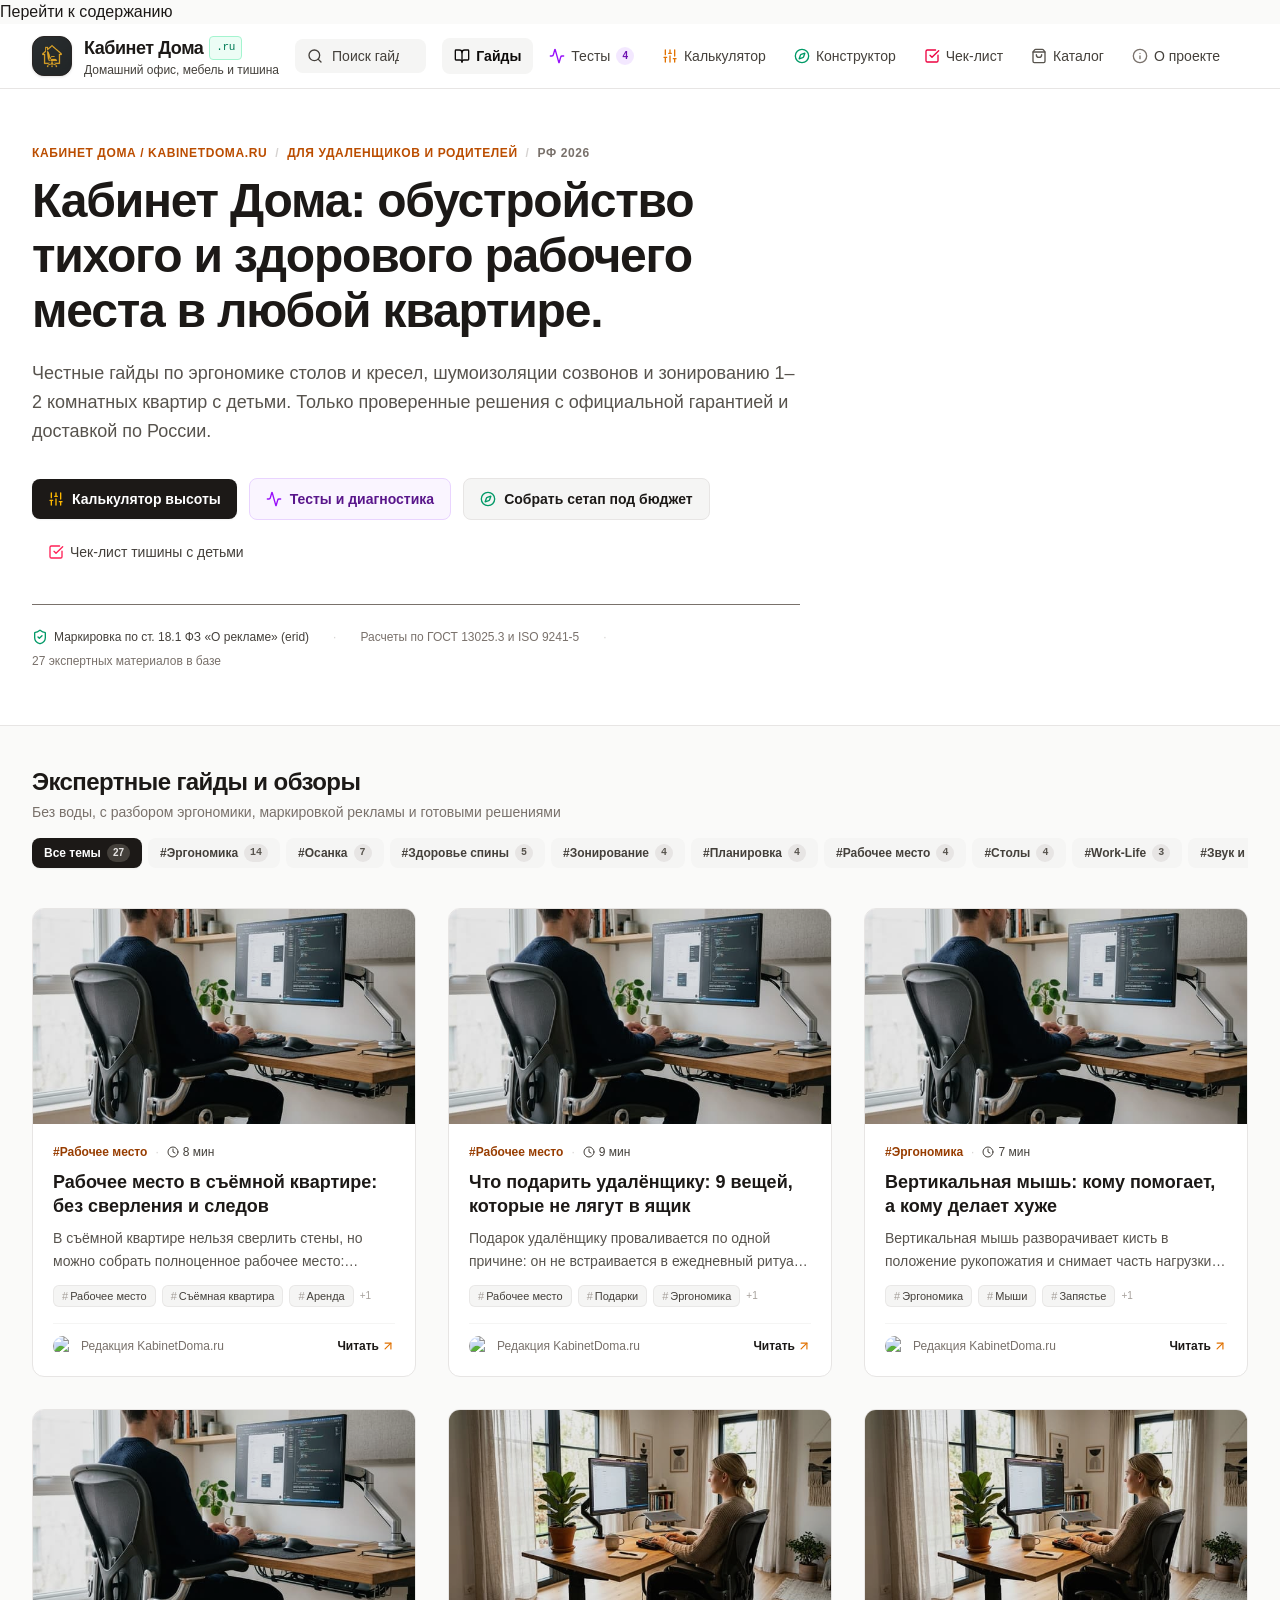
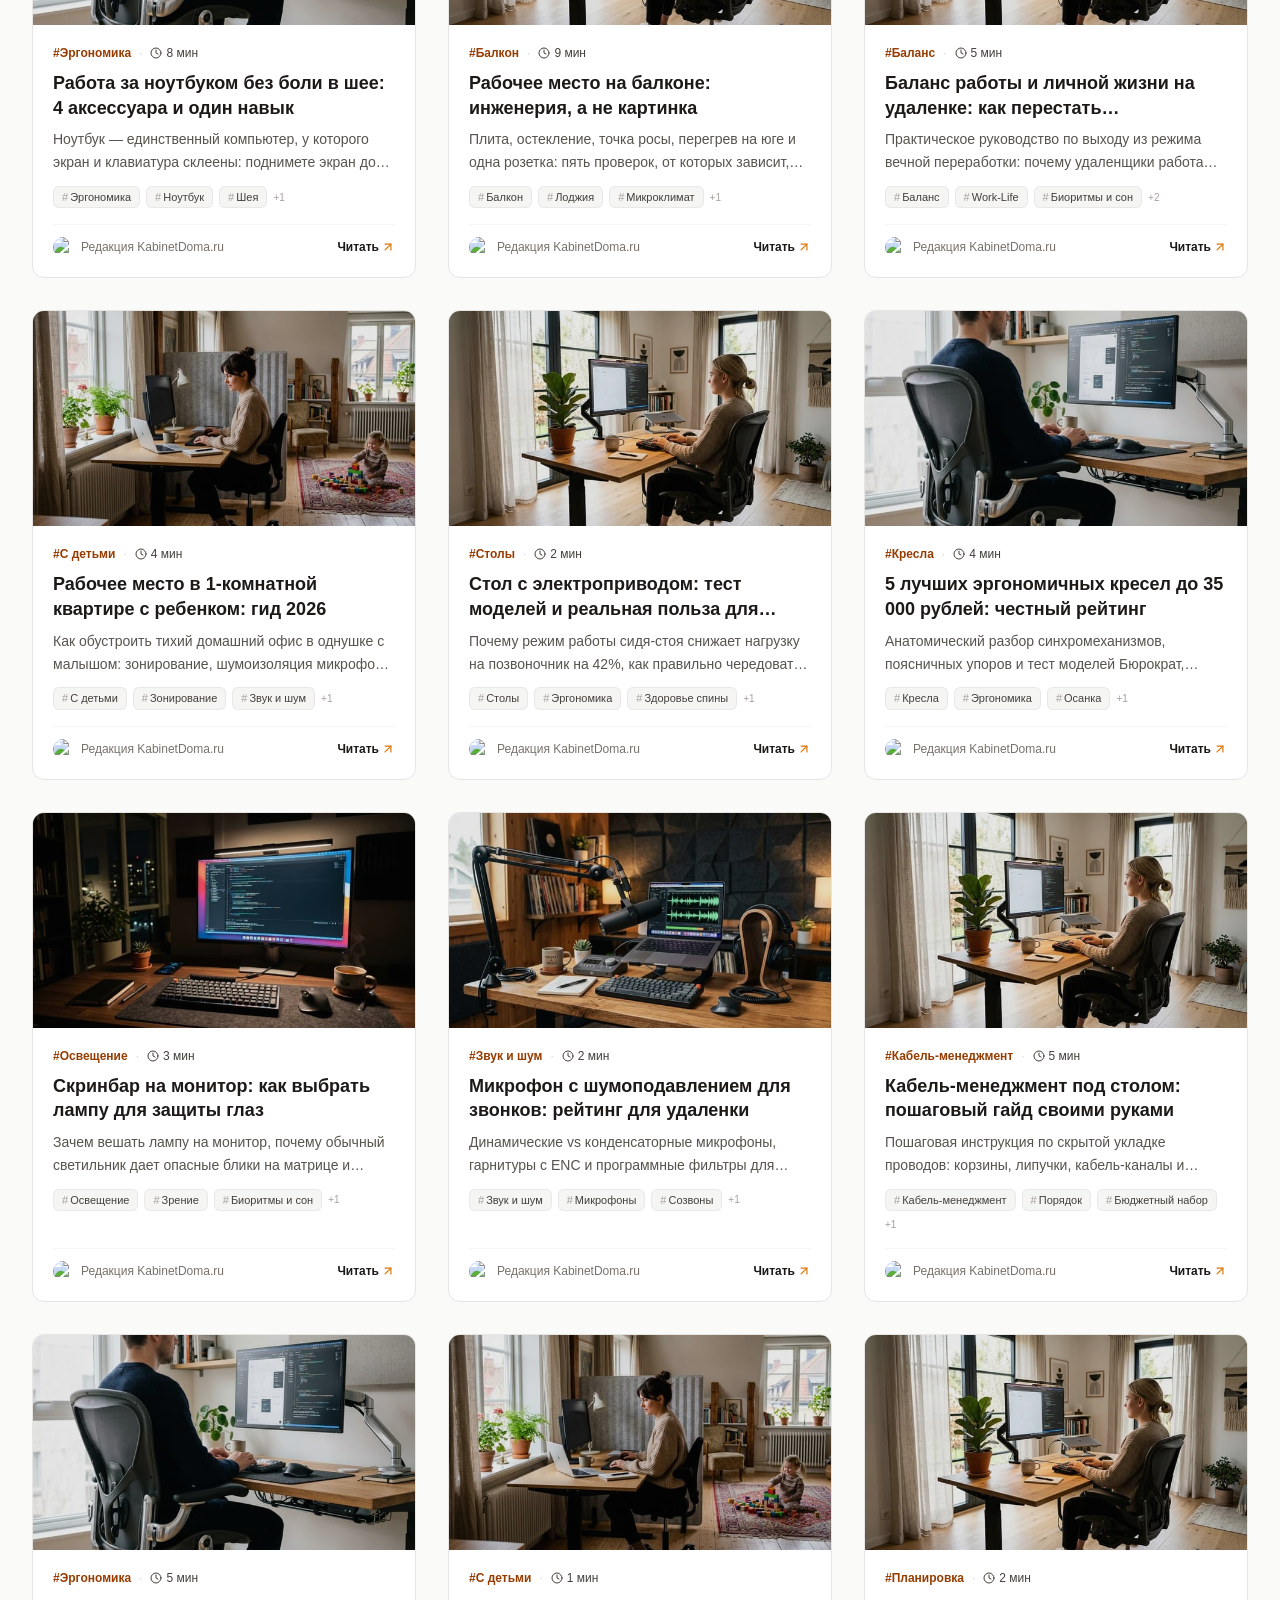
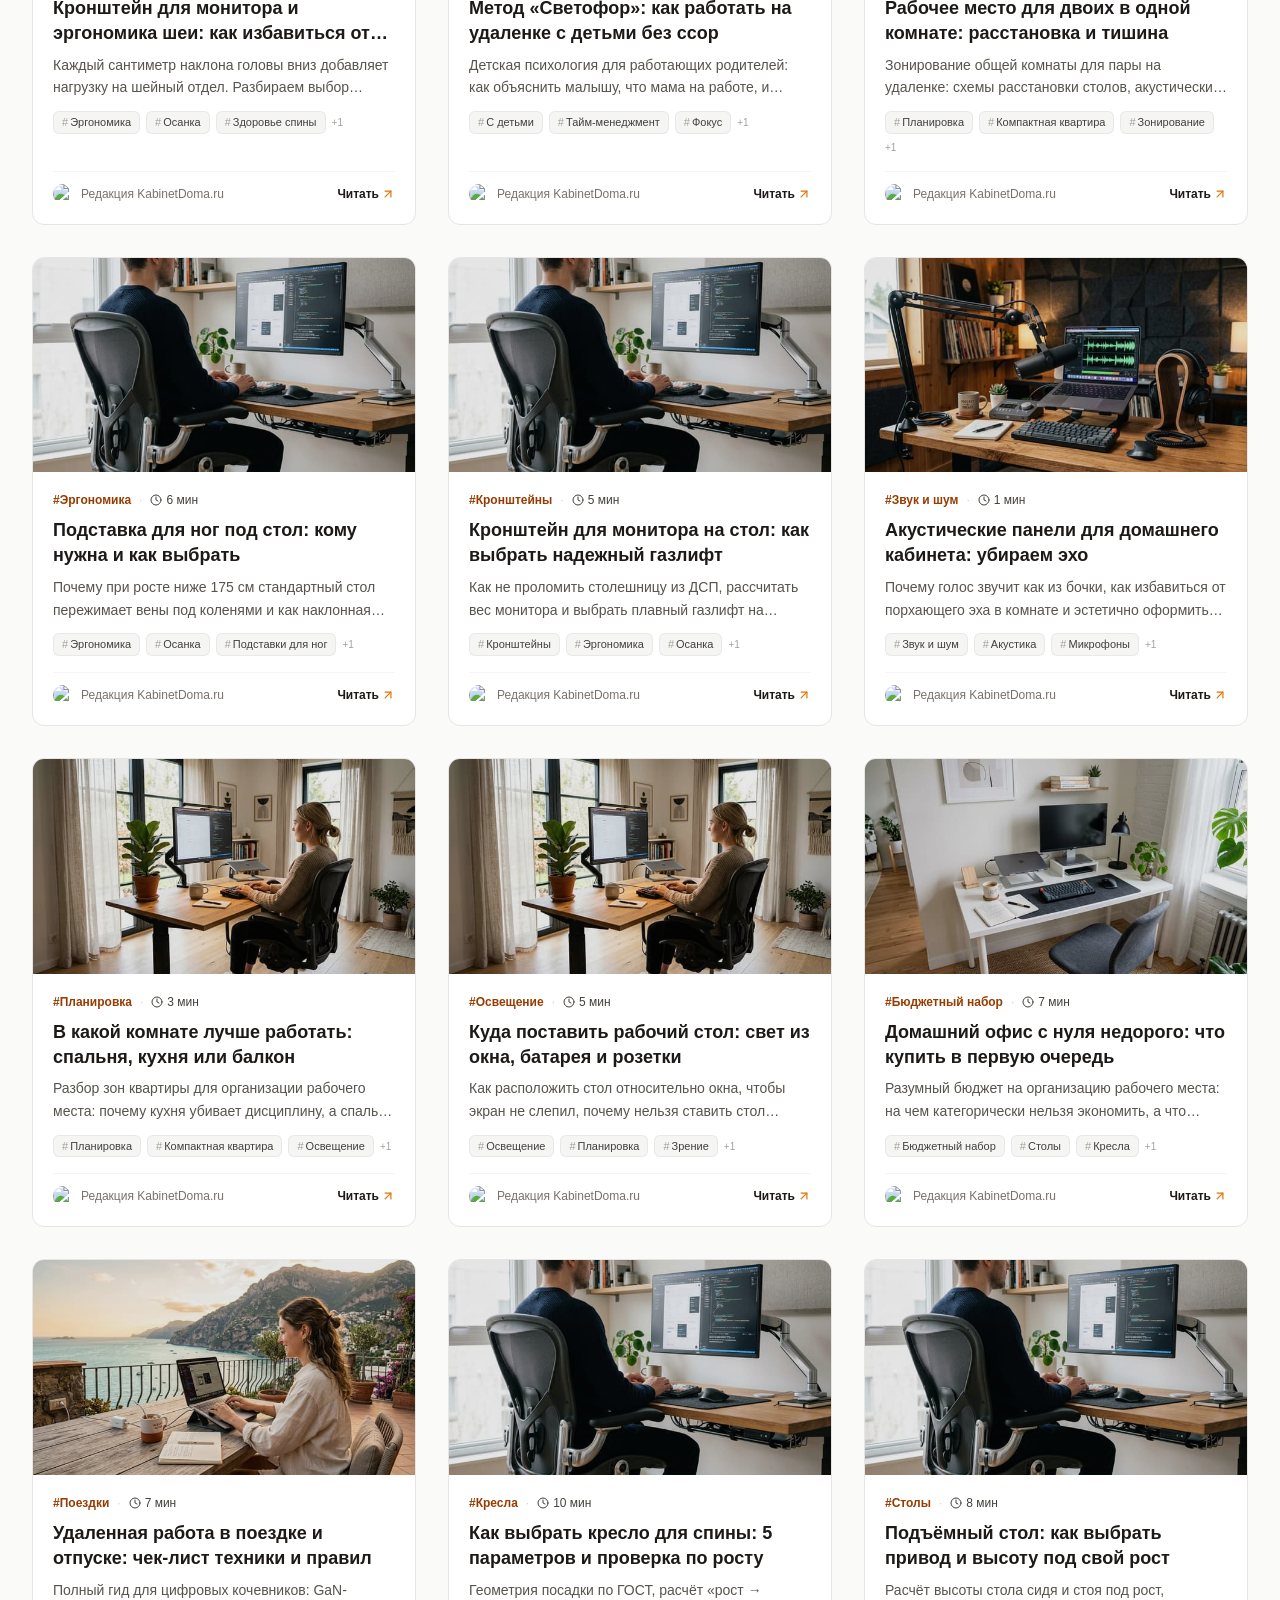
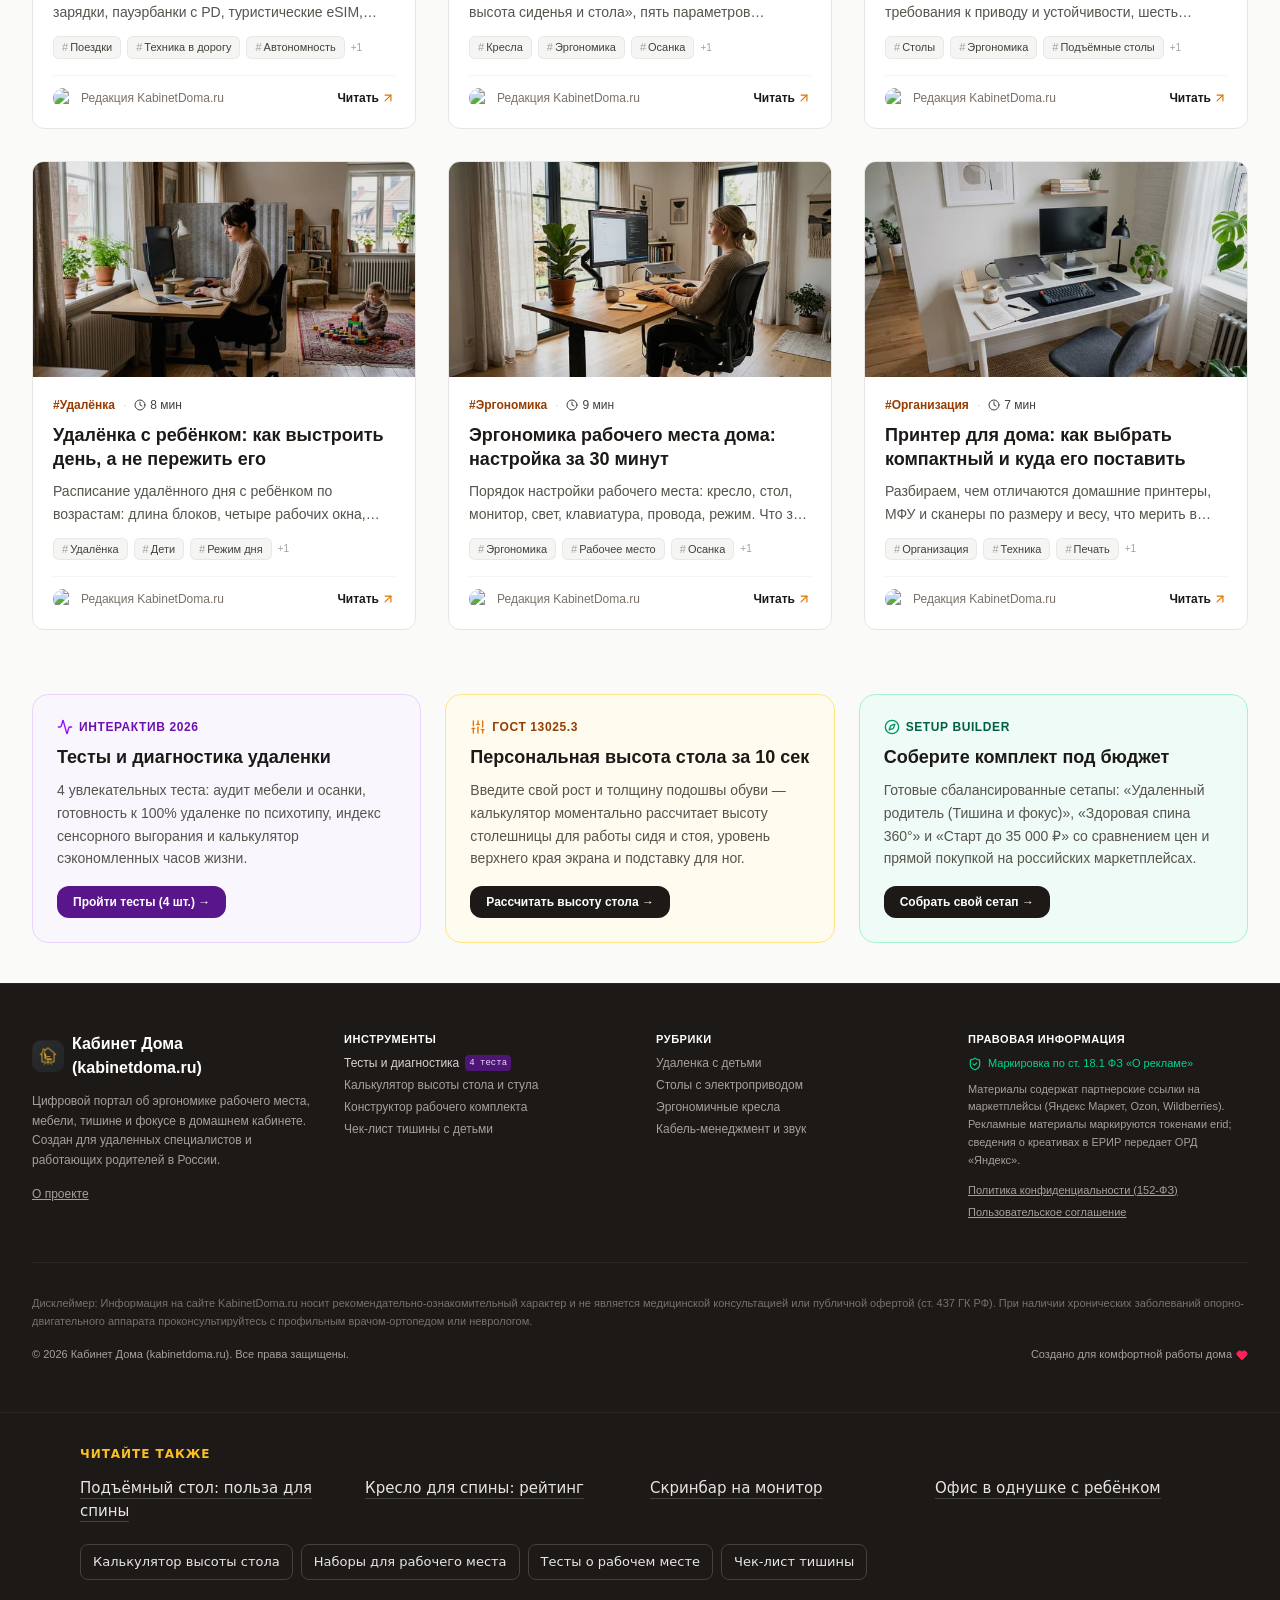
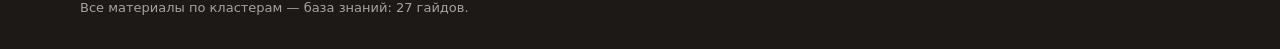
==== commit 8a1c4c3c: "Обновление сайта: статическая сборка, 26 страниц, meta-тег Mitgo/Admitad Пререндеренные статьи и раз" ====
--- a/index.html
+++ b/index.html
@@ -69,7 +69,7 @@
     <span style="display:none" aria-hidden="true">4z6mlgyzcx5v4d6k</span>
 
     <!-- Yandex.Metrika noscript fallback -->
-    <div id="root"><div class="min-h-screen flex flex-col bg-stone-50 text-stone-900 selection:bg-amber-100 selection:text-amber-900"><a href="#main" class="sr-only focus:not-sr-only focus:absolute focus:top-2 focus:left-2 focus:z-50 focus:px-4 focus:py-2 focus:bg-stone-900 focus:text-white focus:rounded-lg focus:font-semibold">Перейти к содержанию</a><header class="sticky top-0 z-40 bg-white/95 backdrop-blur-md border-b border-stone-200"><div class="max-w-7xl mx-auto px-4 sm:px-6 lg:px-8"><div class="flex items-center justify-between h-16 gap-4"><a href="/" class="flex items-center gap-3 cursor-pointer group select-none flex-shrink-0 no-underline"><div class="w-10 h-10 rounded-xl overflow-hidden bg-stone-900 border border-stone-800 shadow-sm flex items-center justify-center flex-shrink-0 group-hover:scale-105 transition-transform"><img sizes="48px" srcset="/logo-64.png 64w, /logo-128.png 128w, /logo.png 512w" loading="lazy" alt="Кабинет Дома" class="w-full h-full object-cover" width="512" height="512" src="/logo.png"></div><div><div class="font-bold text-lg tracking-tight text-stone-900 group-hover:text-amber-700 transition-colors flex items-center gap-1.5">Кабинет Дома<span class="text-[11px] font-mono font-medium text-emerald-700 bg-emerald-50 px-1.5 py-0.5 rounded border border-emerald-200">.ru</span></div><p class="text-xs text-stone-700 hidden sm:block">Домашний офис, мебель и тишина</p></div></a><div class="hidden md:flex items-center relative flex-1 max-w-xs lg:max-w-sm"><svg xmlns="http://www.w3.org/2000/svg" width="24" height="24" viewBox="0 0 24 24" fill="none" stroke="currentColor" stroke-width="2" stroke-linecap="round" stroke-linejoin="round" class="lucide lucide-search w-4 h-4 text-stone-700 absolute left-3 pointer-events-none" aria-hidden="true"><path d="m21 21-4.34-4.34"></path><circle cx="11" cy="11" r="8"></circle></svg><input placeholder="Поиск гайдов, столов, кресел..." aria-label="Поиск по статьям" class="w-full pl-9 pr-3 py-1.5 text-sm bg-stone-100 hover:bg-stone-150 focus:bg-white border border-transparent focus:border-amber-400 rounded-lg outline-none transition-all placeholder:text-stone-700" type="search" value=""></div><nav class="hidden lg:flex items-center gap-1 text-sm font-medium text-stone-700"><button class="px-3 py-2 rounded-lg transition-colors flex items-center gap-1.5 text-stone-950 bg-stone-100 font-semibold"><svg xmlns="http://www.w3.org/2000/svg" width="24" height="24" viewBox="0 0 24 24" fill="none" stroke="currentColor" stroke-width="2" stroke-linecap="round" stroke-linejoin="round" class="lucide lucide-book-open w-4 h-4" aria-hidden="true"><path d="M12 7v14"></path><path d="M3 18a1 1 0 0 1-1-1V4a1 1 0 0 1 1-1h5a4 4 0 0 1 4 4 4 4 0 0 1 4-4h5a1 1 0 0 1 1 1v13a1 1 0 0 1-1 1h-6a3 3 0 0 0-3 3 3 3 0 0 0-3-3z"></path></svg>Гайды</button><button class="px-3 py-2 rounded-lg transition-colors flex items-center gap-1.5 hover:text-stone-900 hover:bg-stone-50"><svg xmlns="http://www.w3.org/2000/svg" width="24" height="24" viewBox="0 0 24 24" fill="none" stroke="currentColor" stroke-width="2" stroke-linecap="round" stroke-linejoin="round" class="lucide lucide-activity w-4 h-4 text-purple-600" aria-hidden="true"><path d="M22 12h-2.48a2 2 0 0 0-1.93 1.46l-2.35 8.36a.25.25 0 0 1-.48 0L9.24 2.18a.25.25 0 0 0-.48 0l-2.35 8.36A2 2 0 0 1 4.49 12H2"></path></svg><span>Тесты</span><span class="text-[10px] font-bold px-1.5 py-0.5 bg-purple-100 text-purple-800 rounded-full">4</span></button><button class="px-3 py-2 rounded-lg transition-colors flex items-center gap-1.5 hover:text-stone-900 hover:bg-stone-50"><svg xmlns="http://www.w3.org/2000/svg" width="24" height="24" viewBox="0 0 24 24" fill="none" stroke="currentColor" stroke-width="2" stroke-linecap="round" stroke-linejoin="round" class="lucide lucide-sliders-vertical w-4 h-4 text-amber-600" aria-hidden="true"><path d="M10 8h4"></path><path d="M12 21v-9"></path><path d="M12 8V3"></path><path d="M17 16h4"></path><path d="M19 12V3"></path><path d="M19 21v-5"></path><path d="M3 14h4"></path><path d="M5 10V3"></path><path d="M5 21v-7"></path></svg>Калькулятор</button><button class="px-3 py-2 rounded-lg transition-colors flex items-center gap-1.5 hover:text-stone-900 hover:bg-stone-50"><svg xmlns="http://www.w3.org/2000/svg" width="24" height="24" viewBox="0 0 24 24" fill="none" stroke="currentColor" stroke-width="2" stroke-linecap="round" stroke-linejoin="round" class="lucide lucide-compass w-4 h-4 text-emerald-600" aria-hidden="true"><path d="m16.24 7.76-1.804 5.411a2 2 0 0 1-1.265 1.265L7.76 16.24l1.804-5.411a2 2 0 0 1 1.265-1.265z"></path><circle cx="12" cy="12" r="10"></circle></svg>Конструктор</button><button class="px-3 py-2 rounded-lg transition-colors flex items-center gap-1.5 hover:text-stone-900 hover:bg-stone-50"><svg xmlns="http://www.w3.org/2000/svg" width="24" height="24" viewBox="0 0 24 24" fill="none" stroke="currentColor" stroke-width="2" stroke-linecap="round" stroke-linejoin="round" class="lucide lucide-square-check-big w-4 h-4 text-rose-600" aria-hidden="true"><path d="M21 10.656V19a2 2 0 0 1-2 2H5a2 2 0 0 1-2-2V5a2 2 0 0 1 2-2h12.344"></path><path d="m9 11 3 3L22 4"></path></svg>Чек-лист</button><button class="px-3 py-2 rounded-lg transition-colors flex items-center gap-1.5 hover:text-stone-900 hover:bg-stone-50"><svg xmlns="http://www.w3.org/2000/svg" width="24" height="24" viewBox="0 0 24 24" fill="none" stroke="currentColor" stroke-width="2" stroke-linecap="round" stroke-linejoin="round" class="lucide lucide-info w-4 h-4 text-stone-500" aria-hidden="true"><circle cx="12" cy="12" r="10"></circle><path d="M12 16v-4"></path><path d="M12 8h.01"></path></svg>О проекте</button></nav><div class="flex items-center gap-2"><button class="lg:hidden p-2 rounded-lg text-stone-600 hover:bg-stone-100 transition-colors" aria-label="Меню навигации"><svg xmlns="http://www.w3.org/2000/svg" width="24" height="24" viewBox="0 0 24 24" fill="none" stroke="currentColor" stroke-width="2" stroke-linecap="round" stroke-linejoin="round" class="lucide lucide-menu w-5 h-5" aria-hidden="true"><path d="M4 5h16"></path><path d="M4 12h16"></path><path d="M4 19h16"></path></svg></button></div></div></div></header><main id="main" class="flex-1"><div><section class="border-b border-stone-200 bg-white"><div class="max-w-7xl mx-auto px-4 sm:px-6 lg:px-8 py-10 md:py-14"><div class="max-w-3xl"><div class="text-xs uppercase tracking-wider font-semibold text-amber-700 mb-3 flex items-center gap-2"><span>Кабинет Дома / KabinetDoma.ru</span><span aria-hidden="true" class="text-stone-300">/</span><span>Для удаленщиков и родителей</span><span aria-hidden="true" class="text-stone-300">/</span><span class="text-stone-500">РФ 2026</span></div><h1 class="text-3xl sm:text-4xl md:text-5xl font-extrabold text-stone-900 tracking-tight leading-[1.15] mb-5">Кабинет Дома: обустройство тихого и здорового рабочего места в любой квартире.</h1><p class="text-base sm:text-lg text-stone-600 leading-relaxed mb-8">Честные гайды по эргономике столов и кресел, шумоизоляции созвонов и зонированию 1–2 комнатных квартир с детьми. Только проверенные решения с официальной гарантией и доставкой по России.</p><div class="flex flex-wrap items-center gap-3"><button class="px-4 py-2.5 rounded-lg text-sm font-semibold bg-stone-900 hover:bg-stone-800 text-white transition-all shadow-xs flex items-center gap-2"><svg xmlns="http://www.w3.org/2000/svg" width="24" height="24" viewBox="0 0 24 24" fill="none" stroke="currentColor" stroke-width="2" stroke-linecap="round" stroke-linejoin="round" class="lucide lucide-sliders-vertical w-4 h-4 text-amber-400" aria-hidden="true"><path d="M10 8h4"></path><path d="M12 21v-9"></path><path d="M12 8V3"></path><path d="M17 16h4"></path><path d="M19 12V3"></path><path d="M19 21v-5"></path><path d="M3 14h4"></path><path d="M5 10V3"></path><path d="M5 21v-7"></path></svg>Калькулятор высоты</button><button class="px-4 py-2.5 rounded-lg text-sm font-semibold bg-purple-50 hover:bg-purple-100 text-purple-900 border border-purple-200 transition-all flex items-center gap-2"><svg xmlns="http://www.w3.org/2000/svg" width="24" height="24" viewBox="0 0 24 24" fill="none" stroke="currentColor" stroke-width="2" stroke-linecap="round" stroke-linejoin="round" class="lucide lucide-activity w-4 h-4 text-purple-600" aria-hidden="true"><path d="M22 12h-2.48a2 2 0 0 0-1.93 1.46l-2.35 8.36a.25.25 0 0 1-.48 0L9.24 2.18a.25.25 0 0 0-.48 0l-2.35 8.36A2 2 0 0 1 4.49 12H2"></path></svg>Тесты и диагностика</button><button class="px-4 py-2.5 rounded-lg text-sm font-semibold bg-stone-100 hover:bg-stone-200 text-stone-900 transition-all border border-stone-200 flex items-center gap-2"><svg xmlns="http://www.w3.org/2000/svg" width="24" height="24" viewBox="0 0 24 24" fill="none" stroke="currentColor" stroke-width="2" stroke-linecap="round" stroke-linejoin="round" class="lucide lucide-compass w-4 h-4 text-emerald-600" aria-hidden="true"><path d="m16.24 7.76-1.804 5.411a2 2 0 0 1-1.265 1.265L7.76 16.24l1.804-5.411a2 2 0 0 1 1.265-1.265z"></path><circle cx="12" cy="12" r="10"></circle></svg>Собрать сетап под бюджет</button><button class="px-4 py-2.5 rounded-lg text-sm font-medium text-stone-700 hover:text-stone-900 hover:bg-stone-100 transition-all flex items-center gap-1.5"><svg xmlns="http://www.w3.org/2000/svg" width="24" height="24" viewBox="0 0 24 24" fill="none" stroke="currentColor" stroke-width="2" stroke-linecap="round" stroke-linejoin="round" class="lucide lucide-square-check-big w-4 h-4 text-rose-500" aria-hidden="true"><path d="M21 10.656V19a2 2 0 0 1-2 2H5a2 2 0 0 1-2-2V5a2 2 0 0 1 2-2h12.344"></path><path d="m9 11 3 3L22 4"></path></svg>Чек-лист тишины с детьми</button></div><div class="mt-8 pt-6 border-t border-stone-150 flex flex-wrap items-center gap-y-2 gap-x-6 text-xs text-stone-500"><div class="flex items-center gap-1.5 text-stone-700"><svg xmlns="http://www.w3.org/2000/svg" width="24" height="24" viewBox="0 0 24 24" fill="none" stroke="currentColor" stroke-width="2" stroke-linecap="round" stroke-linejoin="round" class="lucide lucide-shield-check w-4 h-4 text-emerald-600" aria-hidden="true"><path d="M20 13c0 5-3.5 7.5-7.66 8.95a1 1 0 0 1-.67-.01C7.5 20.5 4 18 4 13V6a1 1 0 0 1 1-1c2 0 4.5-1.2 6.24-2.72a1.17 1.17 0 0 1 1.52 0C14.51 3.81 17 5 19 5a1 1 0 0 1 1 1z"></path><path d="m9 12 2 2 4-4"></path></svg><span>Маркировка по ст. 18.1 ФЗ «О рекламе» (erid)</span></div><span aria-hidden="true" class="text-stone-300">·</span><div>Расчеты по ГОСТ 13025.3 и ISO 9241-5</div><span aria-hidden="true" class="text-stone-300">·</span><div>27 экспертных материалов в базе</div></div></div></div></section><div class="max-w-7xl mx-auto px-4 sm:px-6 lg:px-8 py-10"><div class="flex flex-col gap-4 mb-8"><div class="flex flex-col sm:flex-row sm:items-center justify-between gap-3"><div><h2 class="text-xl sm:text-2xl font-extrabold text-stone-900 tracking-tight flex items-center gap-2 flex-wrap"><span>Экспертные гайды и обзоры</span></h2><p class="text-xs sm:text-sm text-stone-500 mt-1">Без воды, с разбором эргономики, маркировкой рекламы и готовыми решениями</p></div></div><div class="flex items-center gap-1.5 overflow-x-auto pb-2 scrollbar-none"><button type="button" class="px-3 py-1.5 text-xs font-semibold rounded-lg transition-colors whitespace-nowrap flex items-center gap-1.5 cursor-pointer bg-stone-900 text-white shadow-xs"><span>Все темы</span><span class="text-[10px] px-1.5 py-0.5 rounded-full bg-stone-700 text-stone-200">27</span></button><button type="button" class="px-3 py-1.5 text-xs font-semibold rounded-lg transition-colors whitespace-nowrap flex items-center gap-1.5 cursor-pointer bg-stone-100 text-stone-700 hover:bg-stone-200"><span>#Эргономика</span><span class="text-[10px] px-1.5 py-0.5 rounded-full font-mono bg-stone-200 text-stone-600">14</span></button><button type="button" class="px-3 py-1.5 text-xs font-semibold rounded-lg transition-colors whitespace-nowrap flex items-center gap-1.5 cursor-pointer bg-stone-100 text-stone-700 hover:bg-stone-200"><span>#Осанка</span><span class="text-[10px] px-1.5 py-0.5 rounded-full font-mono bg-stone-200 text-stone-600">7</span></button><button type="button" class="px-3 py-1.5 text-xs font-semibold rounded-lg transition-colors whitespace-nowrap flex items-center gap-1.5 cursor-pointer bg-stone-100 text-stone-700 hover:bg-stone-200"><span>#Здоровье спины</span><span class="text-[10px] px-1.5 py-0.5 rounded-full font-mono bg-stone-200 text-stone-600">5</span></button><button type="button" class="px-3 py-1.5 text-xs font-semibold rounded-lg transition-colors whitespace-nowrap flex items-center gap-1.5 cursor-pointer bg-stone-100 text-stone-700 hover:bg-stone-200"><span>#Зонирование</span><span class="text-[10px] px-1.5 py-0.5 rounded-full font-mono bg-stone-200 text-stone-600">4</span></button><button type="button" class="px-3 py-1.5 text-xs font-semibold rounded-lg transition-colors whitespace-nowrap flex items-center gap-1.5 cursor-pointer bg-stone-100 text-stone-700 hover:bg-stone-200"><span>#Планировка</span><span class="text-[10px] px-1.5 py-0.5 rounded-full font-mono bg-stone-200 text-stone-600">4</span></button><button type="button" class="px-3 py-1.5 text-xs font-semibold rounded-lg transition-colors whitespace-nowrap flex items-center gap-1.5 cursor-pointer bg-stone-100 text-stone-700 hover:bg-stone-200"><span>#Рабочее место</span><span class="text-[10px] px-1.5 py-0.5 rounded-full font-mono bg-stone-200 text-stone-600">4</span></button><button type="button" class="px-3 py-1.5 text-xs font-semibold rounded-lg transition-colors whitespace-nowrap flex items-center gap-1.5 cursor-pointer bg-stone-100 text-stone-700 hover:bg-stone-200"><span>#Столы</span><span class="text-[10px] px-1.5 py-0.5 rounded-full font-mono bg-stone-200 text-stone-600">4</span></button><button type="button" class="px-3 py-1.5 text-xs font-semibold rounded-lg transition-colors whitespace-nowrap flex items-center gap-1.5 cursor-pointer bg-stone-100 text-stone-700 hover:bg-stone-200"><span>#Звук и шум</span><span class="text-[10px] px-1.5 py-0.5 rounded-full font-mono bg-stone-200 text-stone-600">3</span></button><button type="button" class="px-3 py-1.5 text-xs font-semibold rounded-lg transition-colors whitespace-nowrap flex items-center gap-1.5 cursor-pointer bg-stone-100 text-stone-700 hover:bg-stone-200"><span>#Компактная квартира</span><span class="text-[10px] px-1.5 py-0.5 rounded-full font-mono bg-stone-200 text-stone-600">3</span></button><button type="button" class="px-3 py-1.5 text-xs font-semibold rounded-lg transition-colors whitespace-nowrap flex items-center gap-1.5 cursor-pointer bg-stone-100 text-stone-700 hover:bg-stone-200"><span>#Кресла</span><span class="text-[10px] px-1.5 py-0.5 rounded-full font-mono bg-stone-200 text-stone-600">3</span></button><button type="button" class="px-3 py-1.5 text-xs font-semibold rounded-lg transition-colors whitespace-nowrap flex items-center gap-1.5 cursor-pointer bg-stone-100 text-stone-700 hover:bg-stone-200"><span>#Освещение</span><span class="text-[10px] px-1.5 py-0.5 rounded-full font-mono bg-stone-200 text-stone-600">3</span></button><button type="button" class="px-3 py-1.5 text-xs font-semibold rounded-lg transition-colors whitespace-nowrap flex items-center gap-1.5 cursor-pointer bg-stone-100 text-stone-700 hover:bg-stone-200"><span>#Work-Life</span><span class="text-[10px] px-1.5 py-0.5 rounded-full font-mono bg-stone-200 text-stone-600">3</span></button><button type="button" class="px-3 py-1.5 text-xs font-semibold rounded-lg transition-colors whitespace-nowrap flex items-center gap-1.5 cursor-pointer bg-stone-100 text-stone-700 hover:bg-stone-200"><span>#Биоритмы и сон</span><span class="text-[10px] px-1.5 py-0.5 rounded-full font-mono bg-stone-200 text-stone-600">2</span></button><button type="button" class="px-3 py-1.5 text-xs font-semibold rounded-lg transition-colors whitespace-nowrap flex items-center gap-1.5 cursor-pointer bg-stone-100 text-stone-700 hover:bg-stone-200"><span>#Бюджетный набор</span><span class="text-[10px] px-1.5 py-0.5 rounded-full font-mono bg-stone-200 text-stone-600">2</span></button><button type="button" class="px-3 py-1.5 text-xs font-semibold rounded-lg transition-colors whitespace-nowrap flex items-center gap-1.5 cursor-pointer bg-stone-100 text-stone-700 hover:bg-stone-200"><span>#Зрение</span><span class="text-[10px] px-1.5 py-0.5 rounded-full font-mono bg-stone-200 text-stone-600">2</span></button><button type="button" class="px-3 py-1.5 text-xs font-semibold rounded-lg transition-colors whitespace-nowrap flex items-center gap-1.5 cursor-pointer bg-stone-100 text-stone-700 hover:bg-stone-200"><span>#Микрофоны</span><span class="text-[10px] px-1.5 py-0.5 rounded-full font-mono bg-stone-200 text-stone-600">2</span></button><button type="button" class="px-3 py-1.5 text-xs font-semibold rounded-lg transition-colors whitespace-nowrap flex items-center gap-1.5 cursor-pointer bg-stone-100 text-stone-700 hover:bg-stone-200"><span>#Организация</span><span class="text-[10px] px-1.5 py-0.5 rounded-full font-mono bg-stone-200 text-stone-600">2</span></button><button type="button" class="px-3 py-1.5 text-xs font-semibold rounded-lg transition-colors whitespace-nowrap flex items-center gap-1.5 cursor-pointer bg-stone-100 text-stone-700 hover:bg-stone-200"><span>#Психология</span><span class="text-[10px] px-1.5 py-0.5 rounded-full font-mono bg-stone-200 text-stone-600">2</span></button><button type="button" class="px-3 py-1.5 text-xs font-semibold rounded-lg transition-colors whitespace-nowrap flex items-center gap-1.5 cursor-pointer bg-stone-100 text-stone-700 hover:bg-stone-200"><span>#С детьми</span><span class="text-[10px] px-1.5 py-0.5 rounded-full font-mono bg-stone-200 text-stone-600">2</span></button><button type="button" class="px-3 py-1.5 text-xs font-semibold rounded-lg transition-colors whitespace-nowrap flex items-center gap-1.5 cursor-pointer bg-stone-100 text-stone-700 hover:bg-stone-200"><span>#Тайм-менеджмент</span><span class="text-[10px] px-1.5 py-0.5 rounded-full font-mono bg-stone-200 text-stone-600">2</span></button><button type="button" class="px-3 py-1.5 text-xs font-semibold rounded-lg transition-colors whitespace-nowrap flex items-center gap-1.5 cursor-pointer bg-stone-100 text-stone-700 hover:bg-stone-200"><span>#Удалёнка</span><span class="text-[10px] px-1.5 py-0.5 rounded-full font-mono bg-stone-200 text-stone-600">2</span></button><button type="button" class="px-3 py-1.5 text-xs font-semibold rounded-lg transition-colors whitespace-nowrap flex items-center gap-1.5 cursor-pointer bg-stone-100 text-stone-700 hover:bg-stone-200"><span>#Фокус</span><span class="text-[10px] px-1.5 py-0.5 rounded-full font-mono bg-stone-200 text-stone-600">2</span></button><button type="button" class="px-3 py-1.5 text-xs font-semibold rounded-lg transition-colors whitespace-nowrap flex items-center gap-1.5 cursor-pointer bg-stone-100 text-stone-700 hover:bg-stone-200"><span>#Автономность</span><span class="text-[10px] px-1.5 py-0.5 rounded-full font-mono bg-stone-200 text-stone-600">1</span></button><button type="button" class="px-3 py-1.5 text-xs font-semibold rounded-lg transition-colors whitespace-nowrap flex items-center gap-1.5 cursor-pointer bg-stone-100 text-stone-700 hover:bg-stone-200"><span>#Аксессуары</span><span class="text-[10px] px-1.5 py-0.5 rounded-full font-mono bg-stone-200 text-stone-600">1</span></button><button type="button" class="px-3 py-1.5 text-xs font-semibold rounded-lg transition-colors whitespace-nowrap flex items-center gap-1.5 cursor-pointer bg-stone-100 text-stone-700 hover:bg-stone-200"><span>#Акустика</span><span class="text-[10px] px-1.5 py-0.5 rounded-full font-mono bg-stone-200 text-stone-600">1</span></button><button type="button" class="px-3 py-1.5 text-xs font-semibold rounded-lg transition-colors whitespace-nowrap flex items-center gap-1.5 cursor-pointer bg-stone-100 text-stone-700 hover:bg-stone-200"><span>#Аренда</span><span class="text-[10px] px-1.5 py-0.5 rounded-full font-mono bg-stone-200 text-stone-600">1</span></button><button type="button" class="px-3 py-1.5 text-xs font-semibold rounded-lg transition-colors whitespace-nowrap flex items-center gap-1.5 cursor-pointer bg-stone-100 text-stone-700 hover:bg-stone-200"><span>#Баланс</span><span class="text-[10px] px-1.5 py-0.5 rounded-full font-mono bg-stone-200 text-stone-600">1</span></button><button type="button" class="px-3 py-1.5 text-xs font-semibold rounded-lg transition-colors whitespace-nowrap flex items-center gap-1.5 cursor-pointer bg-stone-100 text-stone-700 hover:bg-stone-200"><span>#Балкон</span><span class="text-[10px] px-1.5 py-0.5 rounded-full font-mono bg-stone-200 text-stone-600">1</span></button><button type="button" class="px-3 py-1.5 text-xs font-semibold rounded-lg transition-colors whitespace-nowrap flex items-center gap-1.5 cursor-pointer bg-stone-100 text-stone-700 hover:bg-stone-200"><span>#Дети</span><span class="text-[10px] px-1.5 py-0.5 rounded-full font-mono bg-stone-200 text-stone-600">1</span></button><button type="button" class="px-3 py-1.5 text-xs font-semibold rounded-lg transition-colors whitespace-nowrap flex items-center gap-1.5 cursor-pointer bg-stone-100 text-stone-700 hover:bg-stone-200"><span>#Домашний офис</span><span class="text-[10px] px-1.5 py-0.5 rounded-full font-mono bg-stone-200 text-stone-600">1</span></button><button type="button" class="px-3 py-1.5 text-xs font-semibold rounded-lg transition-colors whitespace-nowrap flex items-center gap-1.5 cursor-pointer bg-stone-100 text-stone-700 hover:bg-stone-200"><span>#Запястье</span><span class="text-[10px] px-1.5 py-0.5 rounded-full font-mono bg-stone-200 text-stone-600">1</span></button><button type="button" class="px-3 py-1.5 text-xs font-semibold rounded-lg transition-colors whitespace-nowrap flex items-center gap-1.5 cursor-pointer bg-stone-100 text-stone-700 hover:bg-stone-200"><span>#Инженерия</span><span class="text-[10px] px-1.5 py-0.5 rounded-full font-mono bg-stone-200 text-stone-600">1</span></button><button type="button" class="px-3 py-1.5 text-xs font-semibold rounded-lg transition-colors whitespace-nowrap flex items-center gap-1.5 cursor-pointer bg-stone-100 text-stone-700 hover:bg-stone-200"><span>#Кабель-менеджмент</span><span class="text-[10px] px-1.5 py-0.5 rounded-full font-mono bg-stone-200 text-stone-600">1</span></button><button type="button" class="px-3 py-1.5 text-xs font-semibold rounded-lg transition-colors whitespace-nowrap flex items-center gap-1.5 cursor-pointer bg-stone-100 text-stone-700 hover:bg-stone-200"><span>#Кронштейны</span><span class="text-[10px] px-1.5 py-0.5 rounded-full font-mono bg-stone-200 text-stone-600">1</span></button><button type="button" class="px-3 py-1.5 text-xs font-semibold rounded-lg transition-colors whitespace-nowrap flex items-center gap-1.5 cursor-pointer bg-stone-100 text-stone-700 hover:bg-stone-200"><span>#Лоджия</span><span class="text-[10px] px-1.5 py-0.5 rounded-full font-mono bg-stone-200 text-stone-600">1</span></button><button type="button" class="px-3 py-1.5 text-xs font-semibold rounded-lg transition-colors whitespace-nowrap flex items-center gap-1.5 cursor-pointer bg-stone-100 text-stone-700 hover:bg-stone-200"><span>#Микроклимат</span><span class="text-[10px] px-1.5 py-0.5 rounded-full font-mono bg-stone-200 text-stone-600">1</span></button><button type="button" class="px-3 py-1.5 text-xs font-semibold rounded-lg transition-colors whitespace-nowrap flex items-center gap-1.5 cursor-pointer bg-stone-100 text-stone-700 hover:bg-stone-200"><span>#Мыши</span><span class="text-[10px] px-1.5 py-0.5 rounded-full font-mono bg-stone-200 text-stone-600">1</span></button><button type="button" class="px-3 py-1.5 text-xs font-semibold rounded-lg transition-colors whitespace-nowrap flex items-center gap-1.5 cursor-pointer bg-stone-100 text-stone-700 hover:bg-stone-200"><span>#Ноутбук</span><span class="text-[10px] px-1.5 py-0.5 rounded-full font-mono bg-stone-200 text-stone-600">1</span></button><button type="button" class="px-3 py-1.5 text-xs font-semibold rounded-lg transition-colors whitespace-nowrap flex items-center gap-1.5 cursor-pointer bg-stone-100 text-stone-700 hover:bg-stone-200"><span>#Печать</span><span class="text-[10px] px-1.5 py-0.5 rounded-full font-mono bg-stone-200 text-stone-600">1</span></button><button type="button" class="px-3 py-1.5 text-xs font-semibold rounded-lg transition-colors whitespace-nowrap flex items-center gap-1.5 cursor-pointer bg-stone-100 text-stone-700 hover:bg-stone-200"><span>#Подарки</span><span class="text-[10px] px-1.5 py-0.5 rounded-full font-mono bg-stone-200 text-stone-600">1</span></button><button type="button" class="px-3 py-1.5 text-xs font-semibold rounded-lg transition-colors whitespace-nowrap flex items-center gap-1.5 cursor-pointer bg-stone-100 text-stone-700 hover:bg-stone-200"><span>#Подставки для ног</span><span class="text-[10px] px-1.5 py-0.5 rounded-full font-mono bg-stone-200 text-stone-600">1</span></button><button type="button" class="px-3 py-1.5 text-xs font-semibold rounded-lg transition-colors whitespace-nowrap flex items-center gap-1.5 cursor-pointer bg-stone-100 text-stone-700 hover:bg-stone-200"><span>#Подставки для ноутбука</span><span class="text-[10px] px-1.5 py-0.5 rounded-full font-mono bg-stone-200 text-stone-600">1</span></button><button type="button" class="px-3 py-1.5 text-xs font-semibold rounded-lg transition-colors whitespace-nowrap flex items-center gap-1.5 cursor-pointer bg-stone-100 text-stone-700 hover:bg-stone-200"><span>#Подъёмные столы</span><span class="text-[10px] px-1.5 py-0.5 rounded-full font-mono bg-stone-200 text-stone-600">1</span></button><button type="button" class="px-3 py-1.5 text-xs font-semibold rounded-lg transition-colors whitespace-nowrap flex items-center gap-1.5 cursor-pointer bg-stone-100 text-stone-700 hover:bg-stone-200"><span>#Поездки</span><span class="text-[10px] px-1.5 py-0.5 rounded-full font-mono bg-stone-200 text-stone-600">1</span></button><button type="button" class="px-3 py-1.5 text-xs font-semibold rounded-lg transition-colors whitespace-nowrap flex items-center gap-1.5 cursor-pointer bg-stone-100 text-stone-700 hover:bg-stone-200"><span>#Порядок</span><span class="text-[10px] px-1.5 py-0.5 rounded-full font-mono bg-stone-200 text-stone-600">1</span></button><button type="button" class="px-3 py-1.5 text-xs font-semibold rounded-lg transition-colors whitespace-nowrap flex items-center gap-1.5 cursor-pointer bg-stone-100 text-stone-700 hover:bg-stone-200"><span>#Продуктивность</span><span class="text-[10px] px-1.5 py-0.5 rounded-full font-mono bg-stone-200 text-stone-600">1</span></button><button type="button" class="px-3 py-1.5 text-xs font-semibold rounded-lg transition-colors whitespace-nowrap flex items-center gap-1.5 cursor-pointer bg-stone-100 text-stone-700 hover:bg-stone-200"><span>#Режим дня</span><span class="text-[10px] px-1.5 py-0.5 rounded-full font-mono bg-stone-200 text-stone-600">1</span></button><button type="button" class="px-3 py-1.5 text-xs font-semibold rounded-lg transition-colors whitespace-nowrap flex items-center gap-1.5 cursor-pointer bg-stone-100 text-stone-700 hover:bg-stone-200"><span>#Созвоны</span><span class="text-[10px] px-1.5 py-0.5 rounded-full font-mono bg-stone-200 text-stone-600">1</span></button><button type="button" class="px-3 py-1.5 text-xs font-semibold rounded-lg transition-colors whitespace-nowrap flex items-center gap-1.5 cursor-pointer bg-stone-100 text-stone-700 hover:bg-stone-200"><span>#Съёмная квартира</span><span class="text-[10px] px-1.5 py-0.5 rounded-full font-mono bg-stone-200 text-stone-600">1</span></button><button type="button" class="px-3 py-1.5 text-xs font-semibold rounded-lg transition-colors whitespace-nowrap flex items-center gap-1.5 cursor-pointer bg-stone-100 text-stone-700 hover:bg-stone-200"><span>#Техника</span><span class="text-[10px] px-1.5 py-0.5 rounded-full font-mono bg-stone-200 text-stone-600">1</span></button><button type="button" class="px-3 py-1.5 text-xs font-semibold rounded-lg transition-colors whitespace-nowrap flex items-center gap-1.5 cursor-pointer bg-stone-100 text-stone-700 hover:bg-stone-200"><span>#Техника в дорогу</span><span class="text-[10px] px-1.5 py-0.5 rounded-full font-mono bg-stone-200 text-stone-600">1</span></button><button type="button" class="px-3 py-1.5 text-xs font-semibold rounded-lg transition-colors whitespace-nowrap flex items-center gap-1.5 cursor-pointer bg-stone-100 text-stone-700 hover:bg-stone-200"><span>#Туннельный синдром</span><span class="text-[10px] px-1.5 py-0.5 rounded-full font-mono bg-stone-200 text-stone-600">1</span></button><button type="button" class="px-3 py-1.5 text-xs font-semibold rounded-lg transition-colors whitespace-nowrap flex items-center gap-1.5 cursor-pointer bg-stone-100 text-stone-700 hover:bg-stone-200"><span>#Удалённая работа</span><span class="text-[10px] px-1.5 py-0.5 rounded-full font-mono bg-stone-200 text-stone-600">1</span></button><button type="button" class="px-3 py-1.5 text-xs font-semibold rounded-lg transition-colors whitespace-nowrap flex items-center gap-1.5 cursor-pointer bg-stone-100 text-stone-700 hover:bg-stone-200"><span>#Шея</span><span class="text-[10px] px-1.5 py-0.5 rounded-full font-mono bg-stone-200 text-stone-600">1</span></button></div></div><div class="grid grid-cols-1 md:grid-cols-2 lg:grid-cols-3 gap-6 sm:gap-8"><a href="/article/rabochee-mesto-v-semnoy-kvartire" class="group bg-white rounded-xl border border-stone-200 overflow-hidden hover:border-amber-400 hover:shadow-md transition-all cursor-pointer flex flex-col h-full text-inherit no-underline"><div class="relative aspect-16/9 overflow-hidden bg-stone-100"><img fetchpriority="high" sizes="(max-width: 640px) 100vw, (max-width: 1024px) 50vw, 33vw" alt="Рабочее место в съёмной квартире: без сверления и следов" class="w-full h-full object-cover group-hover:scale-103 transition-transform duration-300" decoding="async" srcset="/images/editorial/standing-desk-health-320.jpg 320w, /images/editorial/standing-desk-health-640.jpg 640w, /images/editorial/standing-desk-health.jpg 1376w" width="1376" height="768" src="/images/editorial/standing-desk-health.jpg"><div class="absolute inset-0 bg-stone-900/10 group-hover:bg-transparent transition-colors"></div></div><div class="p-5 flex-1 flex flex-col justify-between"><div><div class="flex items-center gap-2 text-xs text-stone-700 font-medium mb-2.5 flex-wrap"><span class="text-amber-800 font-semibold">#Рабочее место</span><span aria-hidden="true" class="text-stone-300">·</span><span class="flex items-center gap-1"><svg xmlns="http://www.w3.org/2000/svg" width="24" height="24" viewBox="0 0 24 24" fill="none" stroke="currentColor" stroke-width="2" stroke-linecap="round" stroke-linejoin="round" class="lucide lucide-clock w-3 h-3 text-stone-700" aria-hidden="true"><path d="M12 6v6l4 2"></path><circle cx="12" cy="12" r="10"></circle></svg>8 мин</span></div><h3 class="text-base sm:text-lg font-bold text-stone-900 leading-snug group-hover:text-amber-800 transition-colors mb-2 line-clamp-2">Рабочее место в съёмной квартире: без сверления и следов</h3><p class="text-xs sm:text-sm text-stone-600 line-clamp-2 leading-relaxed mb-3">В съёмной квартире нельзя сверлить стены, но можно собрать полноценное рабочее место: кронштейн на струбцине, свет на прищепке, акустика на скотче Command и письменная договорённость с собственником. Разбираем по шагам и с оговорками.</p><div class="flex flex-wrap items-center gap-1.5 mb-4"><span class="inline-flex items-center gap-0.5 text-[11px] font-medium px-2 py-0.5 rounded-md bg-stone-100 hover:bg-amber-100 text-stone-700 hover:text-amber-900 border border-stone-200/80 transition-colors cursor-pointer" title="Показать все материалы с тэгом #Рабочее место"><span class="text-stone-400">#</span><span>Рабочее место</span></span><span class="inline-flex items-center gap-0.5 text-[11px] font-medium px-2 py-0.5 rounded-md bg-stone-100 hover:bg-amber-100 text-stone-700 hover:text-amber-900 border border-stone-200/80 transition-colors cursor-pointer" title="Показать все материалы с тэгом #Съёмная квартира"><span class="text-stone-400">#</span><span>Съёмная квартира</span></span><span class="inline-flex items-center gap-0.5 text-[11px] font-medium px-2 py-0.5 rounded-md bg-stone-100 hover:bg-amber-100 text-stone-700 hover:text-amber-900 border border-stone-200/80 transition-colors cursor-pointer" title="Показать все материалы с тэгом #Аренда"><span class="text-stone-400">#</span><span>Аренда</span></span><span class="text-[10px] text-stone-400 font-medium">+1</span></div></div><div class="pt-3 border-t border-stone-100 flex items-center justify-between text-xs text-stone-500"><div class="flex items-center gap-2"><img sizes="20px" srcset="/logo-64.png 64w, /logo-128.png 128w, /logo.png 512w" loading="lazy" alt="Редакция KabinetDoma.ru" class="w-5 h-5 rounded-full object-cover" width="512" height="512" src="/logo.png"><span class="truncate max-w-[120px] sm:max-w-none">Редакция KabinetDoma.ru</span></div><span class="text-stone-900 font-semibold flex items-center gap-0.5 group-hover:translate-x-0.5 transition-transform">Читать<svg xmlns="http://www.w3.org/2000/svg" width="24" height="24" viewBox="0 0 24 24" fill="none" stroke="currentColor" stroke-width="2" stroke-linecap="round" stroke-linejoin="round" class="lucide lucide-arrow-up-right w-3.5 h-3.5 text-amber-600" aria-hidden="true"><path d="M7 7h10v10"></path><path d="M7 17 17 7"></path></svg></span></div></div></a><a href="/article/chto-podarit-udelenshchiku" class="group bg-white rounded-xl border border-stone-200 overflow-hidden hover:border-amber-400 hover:shadow-md transition-all cursor-pointer flex flex-col h-full text-inherit no-underline"><div class="relative aspect-16/9 overflow-hidden bg-stone-100"><img sizes="(max-width: 640px) 100vw, (max-width: 1024px) 50vw, 33vw" alt="Что подарить удалёнщику: 9 вещей, которые не лягут в ящик" class="w-full h-full object-cover group-hover:scale-103 transition-transform duration-300" loading="lazy" decoding="async" srcset="/images/editorial/standing-desk-health-320.jpg 320w, /images/editorial/standing-desk-health-640.jpg 640w, /images/editorial/standing-desk-health.jpg 1376w" width="1376" height="768" src="/images/editorial/standing-desk-health.jpg"><div class="absolute inset-0 bg-stone-900/10 group-hover:bg-transparent transition-colors"></div></div><div class="p-5 flex-1 flex flex-col justify-between"><div><div class="flex items-center gap-2 text-xs text-stone-700 font-medium mb-2.5 flex-wrap"><span class="text-amber-800 font-semibold">#Рабочее место</span><span aria-hidden="true" class="text-stone-300">·</span><span class="flex items-center gap-1"><svg xmlns="http://www.w3.org/2000/svg" width="24" height="24" viewBox="0 0 24 24" fill="none" stroke="currentColor" stroke-width="2" stroke-linecap="round" stroke-linejoin="round" class="lucide lucide-clock w-3 h-3 text-stone-700" aria-hidden="true"><path d="M12 6v6l4 2"></path><circle cx="12" cy="12" r="10"></circle></svg>9 мин</span></div><h3 class="text-base sm:text-lg font-bold text-stone-900 leading-snug group-hover:text-amber-800 transition-colors mb-2 line-clamp-2">Что подарить удалёнщику: 9 вещей, которые не лягут в ящик</h3><p class="text-xs sm:text-sm text-stone-600 line-clamp-2 leading-relaxed mb-3">Подарок удалёнщику проваливается по одной причине: он не встраивается в ежедневный ритуал. Разбираем девять вещей, которые работают каждый день, что не дарить и как проверить, что подарок не окажется на антресолях.</p><div class="flex flex-wrap items-center gap-1.5 mb-4"><span class="inline-flex items-center gap-0.5 text-[11px] font-medium px-2 py-0.5 rounded-md bg-stone-100 hover:bg-amber-100 text-stone-700 hover:text-amber-900 border border-stone-200/80 transition-colors cursor-pointer" title="Показать все материалы с тэгом #Рабочее место"><span class="text-stone-400">#</span><span>Рабочее место</span></span><span class="inline-flex items-center gap-0.5 text-[11px] font-medium px-2 py-0.5 rounded-md bg-stone-100 hover:bg-amber-100 text-stone-700 hover:text-amber-900 border border-stone-200/80 transition-colors cursor-pointer" title="Показать все материалы с тэгом #Подарки"><span class="text-stone-400">#</span><span>Подарки</span></span><span class="inline-flex items-center gap-0.5 text-[11px] font-medium px-2 py-0.5 rounded-md bg-stone-100 hover:bg-amber-100 text-stone-700 hover:text-amber-900 border border-stone-200/80 transition-colors cursor-pointer" title="Показать все материалы с тэгом #Эргономика"><span class="text-stone-400">#</span><span>Эргономика</span></span><span class="text-[10px] text-stone-400 font-medium">+1</span></div></div><div class="pt-3 border-t border-stone-100 flex items-center justify-between text-xs text-stone-500"><div class="flex items-center gap-2"><img sizes="20px" srcset="/logo-64.png 64w, /logo-128.png 128w, /logo.png 512w" loading="lazy" alt="Редакция KabinetDoma.ru" class="w-5 h-5 rounded-full object-cover" width="512" height="512" src="/logo.png"><span class="truncate max-w-[120px] sm:max-w-none">Редакция KabinetDoma.ru</span></div><span class="text-stone-900 font-semibold flex items-center gap-0.5 group-hover:translate-x-0.5 transition-transform">Читать<svg xmlns="http://www.w3.org/2000/svg" width="24" height="24" viewBox="0 0 24 24" fill="none" stroke="currentColor" stroke-width="2" stroke-linecap="round" stroke-linejoin="round" class="lucide lucide-arrow-up-right w-3.5 h-3.5 text-amber-600" aria-hidden="true"><path d="M7 7h10v10"></path><path d="M7 17 17 7"></path></svg></span></div></div></a><a href="/article/vertikalnaya-mysh-polza" class="group bg-white rounded-xl border border-stone-200 overflow-hidden hover:border-amber-400 hover:shadow-md transition-all cursor-pointer flex flex-col h-full text-inherit no-underline"><div class="relative aspect-16/9 overflow-hidden bg-stone-100"><img sizes="(max-width: 640px) 100vw, (max-width: 1024px) 50vw, 33vw" alt="Вертикальная мышь: кому помогает, а кому делает хуже" class="w-full h-full object-cover group-hover:scale-103 transition-transform duration-300" loading="lazy" decoding="async" srcset="/images/editorial/standing-desk-health-320.jpg 320w, /images/editorial/standing-desk-health-640.jpg 640w, /images/editorial/standing-desk-health.jpg 1376w" width="1376" height="768" src="/images/editorial/standing-desk-health.jpg"><div class="absolute inset-0 bg-stone-900/10 group-hover:bg-transparent transition-colors"></div></div><div class="p-5 flex-1 flex flex-col justify-between"><div><div class="flex items-center gap-2 text-xs text-stone-700 font-medium mb-2.5 flex-wrap"><span class="text-amber-800 font-semibold">#Эргономика</span><span aria-hidden="true" class="text-stone-300">·</span><span class="flex items-center gap-1"><svg xmlns="http://www.w3.org/2000/svg" width="24" height="24" viewBox="0 0 24 24" fill="none" stroke="currentColor" stroke-width="2" stroke-linecap="round" stroke-linejoin="round" class="lucide lucide-clock w-3 h-3 text-stone-700" aria-hidden="true"><path d="M12 6v6l4 2"></path><circle cx="12" cy="12" r="10"></circle></svg>7 мин</span></div><h3 class="text-base sm:text-lg font-bold text-stone-900 leading-snug group-hover:text-amber-800 transition-colors mb-2 line-clamp-2">Вертикальная мышь: кому помогает, а кому делает хуже</h3><p class="text-xs sm:text-sm text-stone-600 line-clamp-2 leading-relaxed mb-3">Вертикальная мышь разворачивает кисть в положение рукопожатия и снимает часть нагрузки с запястья. Но не всем и не всегда: разбираем, кому она помогает, кому мешает и почему боль в руке не всегда лечится заменой мыши.</p><div class="flex flex-wrap items-center gap-1.5 mb-4"><span class="inline-flex items-center gap-0.5 text-[11px] font-medium px-2 py-0.5 rounded-md bg-stone-100 hover:bg-amber-100 text-stone-700 hover:text-amber-900 border border-stone-200/80 transition-colors cursor-pointer" title="Показать все материалы с тэгом #Эргономика"><span class="text-stone-400">#</span><span>Эргономика</span></span><span class="inline-flex items-center gap-0.5 text-[11px] font-medium px-2 py-0.5 rounded-md bg-stone-100 hover:bg-amber-100 text-stone-700 hover:text-amber-900 border border-stone-200/80 transition-colors cursor-pointer" title="Показать все материалы с тэгом #Мыши"><span class="text-stone-400">#</span><span>Мыши</span></span><span class="inline-flex items-center gap-0.5 text-[11px] font-medium px-2 py-0.5 rounded-md bg-stone-100 hover:bg-amber-100 text-stone-700 hover:text-amber-900 border border-stone-200/80 transition-colors cursor-pointer" title="Показать все материалы с тэгом #Запястье"><span class="text-stone-400">#</span><span>Запястье</span></span><span class="text-[10px] text-stone-400 font-medium">+1</span></div></div><div class="pt-3 border-t border-stone-100 flex items-center justify-between text-xs text-stone-500"><div class="flex items-center gap-2"><img sizes="20px" srcset="/logo-64.png 64w, /logo-128.png 128w, /logo.png 512w" loading="lazy" alt="Редакция KabinetDoma.ru" class="w-5 h-5 rounded-full object-cover" width="512" height="512" src="/logo.png"><span class="truncate max-w-[120px] sm:max-w-none">Редакция KabinetDoma.ru</span></div><span class="text-stone-900 font-semibold flex items-center gap-0.5 group-hover:translate-x-0.5 transition-transform">Читать<svg xmlns="http://www.w3.org/2000/svg" width="24" height="24" viewBox="0 0 24 24" fill="none" stroke="currentColor" stroke-width="2" stroke-linecap="round" stroke-linejoin="round" class="lucide lucide-arrow-up-right w-3.5 h-3.5 text-amber-600" aria-hidden="true"><path d="M7 7h10v10"></path><path d="M7 17 17 7"></path></svg></span></div></div></a><a href="/article/rabota-za-noutbukom-bez-boli-v-shee" class="group bg-white rounded-xl border border-stone-200 overflow-hidden hover:border-amber-400 hover:shadow-md transition-all cursor-pointer flex flex-col h-full text-inherit no-underline"><div class="relative aspect-16/9 overflow-hidden bg-stone-100"><img sizes="(max-width: 640px) 100vw, (max-width: 1024px) 50vw, 33vw" alt="Работа за ноутбуком без боли в шее: 4 аксессуара и один навык" class="w-full h-full object-cover group-hover:scale-103 transition-transform duration-300" loading="lazy" decoding="async" srcset="/images/editorial/standing-desk-health-320.jpg 320w, /images/editorial/standing-desk-health-640.jpg 640w, /images/editorial/standing-desk-health.jpg 1376w" width="1376" height="768" src="/images/editorial/standing-desk-health.jpg"><div class="absolute inset-0 bg-stone-900/10 group-hover:bg-transparent transition-colors"></div></div><div class="p-5 flex-1 flex flex-col justify-between"><div><div class="flex items-center gap-2 text-xs text-stone-700 font-medium mb-2.5 flex-wrap"><span class="text-amber-800 font-semibold">#Эргономика</span><span aria-hidden="true" class="text-stone-300">·</span><span class="flex items-center gap-1"><svg xmlns="http://www.w3.org/2000/svg" width="24" height="24" viewBox="0 0 24 24" fill="none" stroke="currentColor" stroke-width="2" stroke-linecap="round" stroke-linejoin="round" class="lucide lucide-clock w-3 h-3 text-stone-700" aria-hidden="true"><path d="M12 6v6l4 2"></path><circle cx="12" cy="12" r="10"></circle></svg>8 мин</span></div><h3 class="text-base sm:text-lg font-bold text-stone-900 leading-snug group-hover:text-amber-800 transition-colors mb-2 line-clamp-2">Работа за ноутбуком без боли в шее: 4 аксессуара и один навык</h3><p class="text-xs sm:text-sm text-stone-600 line-clamp-2 leading-relaxed mb-3">Ноутбук — единственный компьютер, у которого экран и клавиатура склеены: поднимете экран до уровня глаз — уедут руки. Разбираем четыре аксессуара, которые решают это без покупки стационарного ПК, и один навык, без которого они бесполезны.</p><div class="flex flex-wrap items-center gap-1.5 mb-4"><span class="inline-flex items-center gap-0.5 text-[11px] font-medium px-2 py-0.5 rounded-md bg-stone-100 hover:bg-amber-100 text-stone-700 hover:text-amber-900 border border-stone-200/80 transition-colors cursor-pointer" title="Показать все материалы с тэгом #Эргономика"><span class="text-stone-400">#</span><span>Эргономика</span></span><span class="inline-flex items-center gap-0.5 text-[11px] font-medium px-2 py-0.5 rounded-md bg-stone-100 hover:bg-amber-100 text-stone-700 hover:text-amber-900 border border-stone-200/80 transition-colors cursor-pointer" title="Показать все материалы с тэгом #Ноутбук"><span class="text-stone-400">#</span><span>Ноутбук</span></span><span class="inline-flex items-center gap-0.5 text-[11px] font-medium px-2 py-0.5 rounded-md bg-stone-100 hover:bg-amber-100 text-stone-700 hover:text-amber-900 border border-stone-200/80 transition-colors cursor-pointer" title="Показать все материалы с тэгом #Шея"><span class="text-stone-400">#</span><span>Шея</span></span><span class="text-[10px] text-stone-400 font-medium">+1</span></div></div><div class="pt-3 border-t border-stone-100 flex items-center justify-between text-xs text-stone-500"><div class="flex items-center gap-2"><img sizes="20px" srcset="/logo-64.png 64w, /logo-128.png 128w, /logo.png 512w" loading="lazy" alt="Редакция KabinetDoma.ru" class="w-5 h-5 rounded-full object-cover" width="512" height="512" src="/logo.png"><span class="truncate max-w-[120px] sm:max-w-none">Редакция KabinetDoma.ru</span></div><span class="text-stone-900 font-semibold flex items-center gap-0.5 group-hover:translate-x-0.5 transition-transform">Читать<svg xmlns="http://www.w3.org/2000/svg" width="24" height="24" viewBox="0 0 24 24" fill="none" stroke="currentColor" stroke-width="2" stroke-linecap="round" stroke-linejoin="round" class="lucide lucide-arrow-up-right w-3.5 h-3.5 text-amber-600" aria-hidden="true"><path d="M7 7h10v10"></path><path d="M7 17 17 7"></path></svg></span></div></div></a><a href="/article/rabochee-mesto-na-balkone" class="group bg-white rounded-xl border border-stone-200 overflow-hidden hover:border-amber-400 hover:shadow-md transition-all cursor-pointer flex flex-col h-full text-inherit no-underline"><div class="relative aspect-16/9 overflow-hidden bg-stone-100"><img sizes="(max-width: 640px) 100vw, (max-width: 1024px) 50vw, 33vw" alt="Рабочее место на балконе: инженерия, а не картинка" class="w-full h-full object-cover group-hover:scale-103 transition-transform duration-300" loading="lazy" decoding="async" srcset="/images/editorial/compact-apartment-nook-320.jpg 320w, /images/editorial/compact-apartment-nook-640.jpg 640w, /images/editorial/compact-apartment-nook.jpg 1376w" width="1376" height="768" src="/images/editorial/compact-apartment-nook.jpg"><div class="absolute inset-0 bg-stone-900/10 group-hover:bg-transparent transition-colors"></div></div><div class="p-5 flex-1 flex flex-col justify-between"><div><div class="flex items-center gap-2 text-xs text-stone-700 font-medium mb-2.5 flex-wrap"><span class="text-amber-800 font-semibold">#Балкон</span><span aria-hidden="true" class="text-stone-300">·</span><span class="flex items-center gap-1"><svg xmlns="http://www.w3.org/2000/svg" width="24" height="24" viewBox="0 0 24 24" fill="none" stroke="currentColor" stroke-width="2" stroke-linecap="round" stroke-linejoin="round" class="lucide lucide-clock w-3 h-3 text-stone-700" aria-hidden="true"><path d="M12 6v6l4 2"></path><circle cx="12" cy="12" r="10"></circle></svg>9 мин</span></div><h3 class="text-base sm:text-lg font-bold text-stone-900 leading-snug group-hover:text-amber-800 transition-colors mb-2 line-clamp-2">Рабочее место на балконе: инженерия, а не картинка</h3><p class="text-xs sm:text-sm text-stone-600 line-clamp-2 leading-relaxed mb-3">Плита, остекление, точка росы, перегрев на юге и одна розетка: пять проверок, от которых зависит, будет ли на балконе рабочее место.</p><div class="flex flex-wrap items-center gap-1.5 mb-4"><span class="inline-flex items-center gap-0.5 text-[11px] font-medium px-2 py-0.5 rounded-md bg-stone-100 hover:bg-amber-100 text-stone-700 hover:text-amber-900 border border-stone-200/80 transition-colors cursor-pointer" title="Показать все материалы с тэгом #Балкон"><span class="text-stone-400">#</span><span>Балкон</span></span><span class="inline-flex items-center gap-0.5 text-[11px] font-medium px-2 py-0.5 rounded-md bg-stone-100 hover:bg-amber-100 text-stone-700 hover:text-amber-900 border border-stone-200/80 transition-colors cursor-pointer" title="Показать все материалы с тэгом #Лоджия"><span class="text-stone-400">#</span><span>Лоджия</span></span><span class="inline-flex items-center gap-0.5 text-[11px] font-medium px-2 py-0.5 rounded-md bg-stone-100 hover:bg-amber-100 text-stone-700 hover:text-amber-900 border border-stone-200/80 transition-colors cursor-pointer" title="Показать все материалы с тэгом #Микроклимат"><span class="text-stone-400">#</span><span>Микроклимат</span></span><span class="text-[10px] text-stone-400 font-medium">+1</span></div></div><div class="pt-3 border-t border-stone-100 flex items-center justify-between text-xs text-stone-500"><div class="flex items-center gap-2"><img sizes="20px" srcset="/logo-64.png 64w, /logo-128.png 128w, /logo.png 512w" loading="lazy" alt="Редакция KabinetDoma.ru" class="w-5 h-5 rounded-full object-cover" width="512" height="512" src="/logo.png"><span class="truncate max-w-[120px] sm:max-w-none">Редакция KabinetDoma.ru</span></div><span class="text-stone-900 font-semibold flex items-center gap-0.5 group-hover:translate-x-0.5 transition-transform">Читать<svg xmlns="http://www.w3.org/2000/svg" width="24" height="24" viewBox="0 0 24 24" fill="none" stroke="currentColor" stroke-width="2" stroke-linecap="round" stroke-linejoin="round" class="lucide lucide-arrow-up-right w-3.5 h-3.5 text-amber-600" aria-hidden="true"><path d="M7 7h10v10"></path><path d="M7 17 17 7"></path></svg></span></div></div></a><a href="/article/balans-raboty-i-lichnoj-zhizni-na-udalenke" class="group bg-white rounded-xl border border-stone-200 overflow-hidden hover:border-amber-400 hover:shadow-md transition-all cursor-pointer flex flex-col h-full text-inherit no-underline"><div class="relative aspect-16/9 overflow-hidden bg-stone-100"><img sizes="(max-width: 640px) 100vw, (max-width: 1024px) 50vw, 33vw" alt="Баланс работы и личной жизни на удаленке: как перестать перерабатывать в 2026 году" class="w-full h-full object-cover group-hover:scale-103 transition-transform duration-300" loading="lazy" decoding="async" srcset="/images/editorial/work-life-balance-320.jpg 320w, /images/editorial/work-life-balance-640.jpg 640w, /images/editorial/work-life-balance.jpg 1376w" width="1376" height="768" src="/images/editorial/work-life-balance.jpg"><div class="absolute inset-0 bg-stone-900/10 group-hover:bg-transparent transition-colors"></div></div><div class="p-5 flex-1 flex flex-col justify-between"><div><div class="flex items-center gap-2 text-xs text-stone-700 font-medium mb-2.5 flex-wrap"><span class="text-amber-800 font-semibold">#Баланс</span><span aria-hidden="true" class="text-stone-300">·</span><span class="flex items-center gap-1"><svg xmlns="http://www.w3.org/2000/svg" width="24" height="24" viewBox="0 0 24 24" fill="none" stroke="currentColor" stroke-width="2" stroke-linecap="round" stroke-linejoin="round" class="lucide lucide-clock w-3 h-3 text-stone-700" aria-hidden="true"><path d="M12 6v6l4 2"></path><circle cx="12" cy="12" r="10"></circle></svg>5 мин</span></div><h3 class="text-base sm:text-lg font-bold text-stone-900 leading-snug group-hover:text-amber-800 transition-colors mb-2 line-clamp-2">Баланс работы и личной жизни на удаленке: как перестать перерабатывать в 2026 году</h3><p class="text-xs sm:text-sm text-stone-600 line-clamp-2 leading-relaxed mb-3">Практическое руководство по выходу из режима вечной переработки: почему удаленщики работают на 2.5 часа дольше и как вернуть вечер себе и семье.</p><div class="flex flex-wrap items-center gap-1.5 mb-4"><span class="inline-flex items-center gap-0.5 text-[11px] font-medium px-2 py-0.5 rounded-md bg-stone-100 hover:bg-amber-100 text-stone-700 hover:text-amber-900 border border-stone-200/80 transition-colors cursor-pointer" title="Показать все материалы с тэгом #Баланс"><span class="text-stone-400">#</span><span>Баланс</span></span><span class="inline-flex items-center gap-0.5 text-[11px] font-medium px-2 py-0.5 rounded-md bg-stone-100 hover:bg-amber-100 text-stone-700 hover:text-amber-900 border border-stone-200/80 transition-colors cursor-pointer" title="Показать все материалы с тэгом #Work-Life"><span class="text-stone-400">#</span><span>Work-Life</span></span><span class="inline-flex items-center gap-0.5 text-[11px] font-medium px-2 py-0.5 rounded-md bg-stone-100 hover:bg-amber-100 text-stone-700 hover:text-amber-900 border border-stone-200/80 transition-colors cursor-pointer" title="Показать все материалы с тэгом #Биоритмы и сон"><span class="text-stone-400">#</span><span>Биоритмы и сон</span></span><span class="text-[10px] text-stone-400 font-medium">+2</span></div></div><div class="pt-3 border-t border-stone-100 flex items-center justify-between text-xs text-stone-500"><div class="flex items-center gap-2"><img sizes="20px" srcset="/logo-64.png 64w, /logo-128.png 128w, /logo.png 512w" loading="lazy" alt="Редакция KabinetDoma.ru" class="w-5 h-5 rounded-full object-cover" width="512" height="512" src="/logo.png"><span class="truncate max-w-[120px] sm:max-w-none">Редакция KabinetDoma.ru</span></div><span class="text-stone-900 font-semibold flex items-center gap-0.5 group-hover:translate-x-0.5 transition-transform">Читать<svg xmlns="http://www.w3.org/2000/svg" width="24" height="24" viewBox="0 0 24 24" fill="none" stroke="currentColor" stroke-width="2" stroke-linecap="round" stroke-linejoin="round" class="lucide lucide-arrow-up-right w-3.5 h-3.5 text-amber-600" aria-hidden="true"><path d="M7 7h10v10"></path><path d="M7 17 17 7"></path></svg></span></div></div></a><a href="/article/rabochee-mesto-v-odnushke-s-rebenkom" class="group bg-white rounded-xl border border-stone-200 overflow-hidden hover:border-amber-400 hover:shadow-md transition-all cursor-pointer flex flex-col h-full text-inherit no-underline"><div class="relative aspect-16/9 overflow-hidden bg-stone-100"><img sizes="(max-width: 640px) 100vw, (max-width: 1024px) 50vw, 33vw" alt="Рабочее место в 1-комнатной квартире с ребенком: гид 2026" class="w-full h-full object-cover group-hover:scale-103 transition-transform duration-300" loading="lazy" decoding="async" srcset="/images/editorial/family-remote-work-320.jpg 320w, /images/editorial/family-remote-work-640.jpg 640w, /images/editorial/family-remote-work.jpg 1376w" width="1376" height="768" src="/images/editorial/family-remote-work.jpg"><div class="absolute inset-0 bg-stone-900/10 group-hover:bg-transparent transition-colors"></div></div><div class="p-5 flex-1 flex flex-col justify-between"><div><div class="flex items-center gap-2 text-xs text-stone-700 font-medium mb-2.5 flex-wrap"><span class="text-amber-800 font-semibold">#С детьми</span><span aria-hidden="true" class="text-stone-300">·</span><span class="flex items-center gap-1"><svg xmlns="http://www.w3.org/2000/svg" width="24" height="24" viewBox="0 0 24 24" fill="none" stroke="currentColor" stroke-width="2" stroke-linecap="round" stroke-linejoin="round" class="lucide lucide-clock w-3 h-3 text-stone-700" aria-hidden="true"><path d="M12 6v6l4 2"></path><circle cx="12" cy="12" r="10"></circle></svg>4 мин</span></div><h3 class="text-base sm:text-lg font-bold text-stone-900 leading-snug group-hover:text-amber-800 transition-colors mb-2 line-clamp-2">Рабочее место в 1-комнатной квартире с ребенком: гид 2026</h3><p class="text-xs sm:text-sm text-stone-600 line-clamp-2 leading-relaxed mb-3">Как обустроить тихий домашний офис в однушке с малышом: зонирование, шумоизоляция микрофона, правила «Светофор» и чек-лист мебели.</p><div class="flex flex-wrap items-center gap-1.5 mb-4"><span class="inline-flex items-center gap-0.5 text-[11px] font-medium px-2 py-0.5 rounded-md bg-stone-100 hover:bg-amber-100 text-stone-700 hover:text-amber-900 border border-stone-200/80 transition-colors cursor-pointer" title="Показать все материалы с тэгом #С детьми"><span class="text-stone-400">#</span><span>С детьми</span></span><span class="inline-flex items-center gap-0.5 text-[11px] font-medium px-2 py-0.5 rounded-md bg-stone-100 hover:bg-amber-100 text-stone-700 hover:text-amber-900 border border-stone-200/80 transition-colors cursor-pointer" title="Показать все материалы с тэгом #Зонирование"><span class="text-stone-400">#</span><span>Зонирование</span></span><span class="inline-flex items-center gap-0.5 text-[11px] font-medium px-2 py-0.5 rounded-md bg-stone-100 hover:bg-amber-100 text-stone-700 hover:text-amber-900 border border-stone-200/80 transition-colors cursor-pointer" title="Показать все материалы с тэгом #Звук и шум"><span class="text-stone-400">#</span><span>Звук и шум</span></span><span class="text-[10px] text-stone-400 font-medium">+1</span></div></div><div class="pt-3 border-t border-stone-100 flex items-center justify-between text-xs text-stone-500"><div class="flex items-center gap-2"><img sizes="20px" srcset="/logo-64.png 64w, /logo-128.png 128w, /logo.png 512w" loading="lazy" alt="Редакция KabinetDoma.ru" class="w-5 h-5 rounded-full object-cover" width="512" height="512" src="/logo.png"><span class="truncate max-w-[120px] sm:max-w-none">Редакция KabinetDoma.ru</span></div><span class="text-stone-900 font-semibold flex items-center gap-0.5 group-hover:translate-x-0.5 transition-transform">Читать<svg xmlns="http://www.w3.org/2000/svg" width="24" height="24" viewBox="0 0 24 24" fill="none" stroke="currentColor" stroke-width="2" stroke-linecap="round" stroke-linejoin="round" class="lucide lucide-arrow-up-right w-3.5 h-3.5 text-amber-600" aria-hidden="true"><path d="M7 7h10v10"></path><path d="M7 17 17 7"></path></svg></span></div></div></a><a href="/article/stol-s-elektroprivodom-polza-dlya-spiny" class="group bg-white rounded-xl border border-stone-200 overflow-hidden hover:border-amber-400 hover:shadow-md transition-all cursor-pointer flex flex-col h-full text-inherit no-underline"><div class="relative aspect-16/9 overflow-hidden bg-stone-100"><img sizes="(max-width: 640px) 100vw, (max-width: 1024px) 50vw, 33vw" alt="Стол с электроприводом: тест моделей и реальная польза для спины" class="w-full h-full object-cover group-hover:scale-103 transition-transform duration-300" loading="lazy" decoding="async" srcset="/images/editorial/home-office-cozy-320.jpg 320w, /images/editorial/home-office-cozy-640.jpg 640w, /images/editorial/home-office-cozy.jpg 1376w" width="1376" height="768" src="/images/editorial/home-office-cozy.jpg"><div class="absolute inset-0 bg-stone-900/10 group-hover:bg-transparent transition-colors"></div></div><div class="p-5 flex-1 flex flex-col justify-between"><div><div class="flex items-center gap-2 text-xs text-stone-700 font-medium mb-2.5 flex-wrap"><span class="text-amber-800 font-semibold">#Столы</span><span aria-hidden="true" class="text-stone-300">·</span><span class="flex items-center gap-1"><svg xmlns="http://www.w3.org/2000/svg" width="24" height="24" viewBox="0 0 24 24" fill="none" stroke="currentColor" stroke-width="2" stroke-linecap="round" stroke-linejoin="round" class="lucide lucide-clock w-3 h-3 text-stone-700" aria-hidden="true"><path d="M12 6v6l4 2"></path><circle cx="12" cy="12" r="10"></circle></svg>2 мин</span></div><h3 class="text-base sm:text-lg font-bold text-stone-900 leading-snug group-hover:text-amber-800 transition-colors mb-2 line-clamp-2">Стол с электроприводом: тест моделей и реальная польза для спины</h3><p class="text-xs sm:text-sm text-stone-600 line-clamp-2 leading-relaxed mb-3">Почему режим работы сидя-стоя снижает нагрузку на позвоночник на 42%, как правильно чередовать позы и какой подъемный стол выбрать в 2026 году.</p><div class="flex flex-wrap items-center gap-1.5 mb-4"><span class="inline-flex items-center gap-0.5 text-[11px] font-medium px-2 py-0.5 rounded-md bg-stone-100 hover:bg-amber-100 text-stone-700 hover:text-amber-900 border border-stone-200/80 transition-colors cursor-pointer" title="Показать все материалы с тэгом #Столы"><span class="text-stone-400">#</span><span>Столы</span></span><span class="inline-flex items-center gap-0.5 text-[11px] font-medium px-2 py-0.5 rounded-md bg-stone-100 hover:bg-amber-100 text-stone-700 hover:text-amber-900 border border-stone-200/80 transition-colors cursor-pointer" title="Показать все материалы с тэгом #Эргономика"><span class="text-stone-400">#</span><span>Эргономика</span></span><span class="inline-flex items-center gap-0.5 text-[11px] font-medium px-2 py-0.5 rounded-md bg-stone-100 hover:bg-amber-100 text-stone-700 hover:text-amber-900 border border-stone-200/80 transition-colors cursor-pointer" title="Показать все материалы с тэгом #Здоровье спины"><span class="text-stone-400">#</span><span>Здоровье спины</span></span><span class="text-[10px] text-stone-400 font-medium">+1</span></div></div><div class="pt-3 border-t border-stone-100 flex items-center justify-between text-xs text-stone-500"><div class="flex items-center gap-2"><img sizes="20px" srcset="/logo-64.png 64w, /logo-128.png 128w, /logo.png 512w" loading="lazy" alt="Редакция KabinetDoma.ru" class="w-5 h-5 rounded-full object-cover" width="512" height="512" src="/logo.png"><span class="truncate max-w-[120px] sm:max-w-none">Редакция KabinetDoma.ru</span></div><span class="text-stone-900 font-semibold flex items-center gap-0.5 group-hover:translate-x-0.5 transition-transform">Читать<svg xmlns="http://www.w3.org/2000/svg" width="24" height="24" viewBox="0 0 24 24" fill="none" stroke="currentColor" stroke-width="2" stroke-linecap="round" stroke-linejoin="round" class="lucide lucide-arrow-up-right w-3.5 h-3.5 text-amber-600" aria-hidden="true"><path d="M7 7h10v10"></path><path d="M7 17 17 7"></path></svg></span></div></div></a><a href="/article/5-luchshih-ergonomichnyh-kresel-rejting" class="group bg-white rounded-xl border border-stone-200 overflow-hidden hover:border-amber-400 hover:shadow-md transition-all cursor-pointer flex flex-col h-full text-inherit no-underline"><div class="relative aspect-16/9 overflow-hidden bg-stone-100"><img sizes="(max-width: 640px) 100vw, (max-width: 1024px) 50vw, 33vw" alt="5 лучших эргономичных кресел до 35 000 рублей: честный рейтинг" class="w-full h-full object-cover group-hover:scale-103 transition-transform duration-300" loading="lazy" decoding="async" srcset="/images/editorial/ergonomic-chair-desk-320.jpg 320w, /images/editorial/ergonomic-chair-desk-640.jpg 640w, /images/editorial/ergonomic-chair-desk.jpg 1376w" width="1376" height="768" src="/images/editorial/ergonomic-chair-desk.jpg"><div class="absolute inset-0 bg-stone-900/10 group-hover:bg-transparent transition-colors"></div></div><div class="p-5 flex-1 flex flex-col justify-between"><div><div class="flex items-center gap-2 text-xs text-stone-700 font-medium mb-2.5 flex-wrap"><span class="text-amber-800 font-semibold">#Кресла</span><span aria-hidden="true" class="text-stone-300">·</span><span class="flex items-center gap-1"><svg xmlns="http://www.w3.org/2000/svg" width="24" height="24" viewBox="0 0 24 24" fill="none" stroke="currentColor" stroke-width="2" stroke-linecap="round" stroke-linejoin="round" class="lucide lucide-clock w-3 h-3 text-stone-700" aria-hidden="true"><path d="M12 6v6l4 2"></path><circle cx="12" cy="12" r="10"></circle></svg>4 мин</span></div><h3 class="text-base sm:text-lg font-bold text-stone-900 leading-snug group-hover:text-amber-800 transition-colors mb-2 line-clamp-2">5 лучших эргономичных кресел до 35 000 рублей: честный рейтинг</h3><p class="text-xs sm:text-sm text-stone-600 line-clamp-2 leading-relaxed mb-3">Анатомический разбор синхромеханизмов, поясничных упоров и тест моделей Бюрократ, Chairman, SIHOO, Hbada и Метта Самурай в 2026 году.</p><div class="flex flex-wrap items-center gap-1.5 mb-4"><span class="inline-flex items-center gap-0.5 text-[11px] font-medium px-2 py-0.5 rounded-md bg-stone-100 hover:bg-amber-100 text-stone-700 hover:text-amber-900 border border-stone-200/80 transition-colors cursor-pointer" title="Показать все материалы с тэгом #Кресла"><span class="text-stone-400">#</span><span>Кресла</span></span><span class="inline-flex items-center gap-0.5 text-[11px] font-medium px-2 py-0.5 rounded-md bg-stone-100 hover:bg-amber-100 text-stone-700 hover:text-amber-900 border border-stone-200/80 transition-colors cursor-pointer" title="Показать все материалы с тэгом #Эргономика"><span class="text-stone-400">#</span><span>Эргономика</span></span><span class="inline-flex items-center gap-0.5 text-[11px] font-medium px-2 py-0.5 rounded-md bg-stone-100 hover:bg-amber-100 text-stone-700 hover:text-amber-900 border border-stone-200/80 transition-colors cursor-pointer" title="Показать все материалы с тэгом #Осанка"><span class="text-stone-400">#</span><span>Осанка</span></span><span class="text-[10px] text-stone-400 font-medium">+1</span></div></div><div class="pt-3 border-t border-stone-100 flex items-center justify-between text-xs text-stone-500"><div class="flex items-center gap-2"><img sizes="20px" srcset="/logo-64.png 64w, /logo-128.png 128w, /logo.png 512w" loading="lazy" alt="Редакция KabinetDoma.ru" class="w-5 h-5 rounded-full object-cover" width="512" height="512" src="/logo.png"><span class="truncate max-w-[120px] sm:max-w-none">Редакция KabinetDoma.ru</span></div><span class="text-stone-900 font-semibold flex items-center gap-0.5 group-hover:translate-x-0.5 transition-transform">Читать<svg xmlns="http://www.w3.org/2000/svg" width="24" height="24" viewBox="0 0 24 24" fill="none" stroke="currentColor" stroke-width="2" stroke-linecap="round" stroke-linejoin="round" class="lucide lucide-arrow-up-right w-3.5 h-3.5 text-amber-600" aria-hidden="true"><path d="M7 7h10v10"></path><path d="M7 17 17 7"></path></svg></span></div></div></a><a href="/article/skrinbar-na-monitor-vybor-zashchita-glaz" class="group bg-white rounded-xl border border-stone-200 overflow-hidden hover:border-amber-400 hover:shadow-md transition-all cursor-pointer flex flex-col h-full text-inherit no-underline"><div class="relative aspect-16/9 overflow-hidden bg-stone-100"><img sizes="(max-width: 640px) 100vw, (max-width: 1024px) 50vw, 33vw" alt="Скринбар на монитор: как выбрать лампу для защиты глаз" class="w-full h-full object-cover group-hover:scale-103 transition-transform duration-300" loading="lazy" decoding="async" srcset="/images/editorial/screenbar-evening-light-320.jpg 320w, /images/editorial/screenbar-evening-light-640.jpg 640w, /images/editorial/screenbar-evening-light.jpg 1376w" width="1376" height="768" src="/images/editorial/screenbar-evening-light.jpg"><div class="absolute inset-0 bg-stone-900/10 group-hover:bg-transparent transition-colors"></div></div><div class="p-5 flex-1 flex flex-col justify-between"><div><div class="flex items-center gap-2 text-xs text-stone-700 font-medium mb-2.5 flex-wrap"><span class="text-amber-800 font-semibold">#Освещение</span><span aria-hidden="true" class="text-stone-300">·</span><span class="flex items-center gap-1"><svg xmlns="http://www.w3.org/2000/svg" width="24" height="24" viewBox="0 0 24 24" fill="none" stroke="currentColor" stroke-width="2" stroke-linecap="round" stroke-linejoin="round" class="lucide lucide-clock w-3 h-3 text-stone-700" aria-hidden="true"><path d="M12 6v6l4 2"></path><circle cx="12" cy="12" r="10"></circle></svg>3 мин</span></div><h3 class="text-base sm:text-lg font-bold text-stone-900 leading-snug group-hover:text-amber-800 transition-colors mb-2 line-clamp-2">Скринбар на монитор: как выбрать лампу для защиты глаз</h3><p class="text-xs sm:text-sm text-stone-600 line-clamp-2 leading-relaxed mb-3">Зачем вешать лампу на монитор, почему обычный светильник дает опасные блики на матрице и сравнение Xiaomi vs BenQ.</p><div class="flex flex-wrap items-center gap-1.5 mb-4"><span class="inline-flex items-center gap-0.5 text-[11px] font-medium px-2 py-0.5 rounded-md bg-stone-100 hover:bg-amber-100 text-stone-700 hover:text-amber-900 border border-stone-200/80 transition-colors cursor-pointer" title="Показать все материалы с тэгом #Освещение"><span class="text-stone-400">#</span><span>Освещение</span></span><span class="inline-flex items-center gap-0.5 text-[11px] font-medium px-2 py-0.5 rounded-md bg-stone-100 hover:bg-amber-100 text-stone-700 hover:text-amber-900 border border-stone-200/80 transition-colors cursor-pointer" title="Показать все материалы с тэгом #Зрение"><span class="text-stone-400">#</span><span>Зрение</span></span><span class="inline-flex items-center gap-0.5 text-[11px] font-medium px-2 py-0.5 rounded-md bg-stone-100 hover:bg-amber-100 text-stone-700 hover:text-amber-900 border border-stone-200/80 transition-colors cursor-pointer" title="Показать все материалы с тэгом #Биоритмы и сон"><span class="text-stone-400">#</span><span>Биоритмы и сон</span></span><span class="text-[10px] text-stone-400 font-medium">+1</span></div></div><div class="pt-3 border-t border-stone-100 flex items-center justify-between text-xs text-stone-500"><div class="flex items-center gap-2"><img sizes="20px" srcset="/logo-64.png 64w, /logo-128.png 128w, /logo.png 512w" loading="lazy" alt="Редакция KabinetDoma.ru" class="w-5 h-5 rounded-full object-cover" width="512" height="512" src="/logo.png"><span class="truncate max-w-[120px] sm:max-w-none">Редакция KabinetDoma.ru</span></div><span class="text-stone-900 font-semibold flex items-center gap-0.5 group-hover:translate-x-0.5 transition-transform">Читать<svg xmlns="http://www.w3.org/2000/svg" width="24" height="24" viewBox="0 0 24 24" fill="none" stroke="currentColor" stroke-width="2" stroke-linecap="round" stroke-linejoin="round" class="lucide lucide-arrow-up-right w-3.5 h-3.5 text-amber-600" aria-hidden="true"><path d="M7 7h10v10"></path><path d="M7 17 17 7"></path></svg></span></div></div></a><a href="/article/mikrofon-s-shumopodavleniem-dlya-zvonkov" class="group bg-white rounded-xl border border-stone-200 overflow-hidden hover:border-amber-400 hover:shadow-md transition-all cursor-pointer flex flex-col h-full text-inherit no-underline"><div class="relative aspect-16/9 overflow-hidden bg-stone-100"><img sizes="(max-width: 640px) 100vw, (max-width: 1024px) 50vw, 33vw" alt="Микрофон с шумоподавлением для звонков: рейтинг для удаленки" class="w-full h-full object-cover group-hover:scale-103 transition-transform duration-300" loading="lazy" decoding="async" srcset="/images/editorial/audio-podcasting-desk-320.jpg 320w, /images/editorial/audio-podcasting-desk-640.jpg 640w, /images/editorial/audio-podcasting-desk.jpg 1376w" width="1376" height="768" src="/images/editorial/audio-podcasting-desk.jpg"><div class="absolute inset-0 bg-stone-900/10 group-hover:bg-transparent transition-colors"></div></div><div class="p-5 flex-1 flex flex-col justify-between"><div><div class="flex items-center gap-2 text-xs text-stone-700 font-medium mb-2.5 flex-wrap"><span class="text-amber-800 font-semibold">#Звук и шум</span><span aria-hidden="true" class="text-stone-300">·</span><span class="flex items-center gap-1"><svg xmlns="http://www.w3.org/2000/svg" width="24" height="24" viewBox="0 0 24 24" fill="none" stroke="currentColor" stroke-width="2" stroke-linecap="round" stroke-linejoin="round" class="lucide lucide-clock w-3 h-3 text-stone-700" aria-hidden="true"><path d="M12 6v6l4 2"></path><circle cx="12" cy="12" r="10"></circle></svg>2 мин</span></div><h3 class="text-base sm:text-lg font-bold text-stone-900 leading-snug group-hover:text-amber-800 transition-colors mb-2 line-clamp-2">Микрофон с шумоподавлением для звонков: рейтинг для удаленки</h3><p class="text-xs sm:text-sm text-stone-600 line-clamp-2 leading-relaxed mb-3">Динамические vs конденсаторные микрофоны, гарнитуры с ENC и программные фильтры для идеальных рабочих созвонов.</p><div class="flex flex-wrap items-center gap-1.5 mb-4"><span class="inline-flex items-center gap-0.5 text-[11px] font-medium px-2 py-0.5 rounded-md bg-stone-100 hover:bg-amber-100 text-stone-700 hover:text-amber-900 border border-stone-200/80 transition-colors cursor-pointer" title="Показать все материалы с тэгом #Звук и шум"><span class="text-stone-400">#</span><span>Звук и шум</span></span><span class="inline-flex items-center gap-0.5 text-[11px] font-medium px-2 py-0.5 rounded-md bg-stone-100 hover:bg-amber-100 text-stone-700 hover:text-amber-900 border border-stone-200/80 transition-colors cursor-pointer" title="Показать все материалы с тэгом #Микрофоны"><span class="text-stone-400">#</span><span>Микрофоны</span></span><span class="inline-flex items-center gap-0.5 text-[11px] font-medium px-2 py-0.5 rounded-md bg-stone-100 hover:bg-amber-100 text-stone-700 hover:text-amber-900 border border-stone-200/80 transition-colors cursor-pointer" title="Показать все материалы с тэгом #Созвоны"><span class="text-stone-400">#</span><span>Созвоны</span></span><span class="text-[10px] text-stone-400 font-medium">+1</span></div></div><div class="pt-3 border-t border-stone-100 flex items-center justify-between text-xs text-stone-500"><div class="flex items-center gap-2"><img sizes="20px" srcset="/logo-64.png 64w, /logo-128.png 128w, /logo.png 512w" loading="lazy" alt="Редакция KabinetDoma.ru" class="w-5 h-5 rounded-full object-cover" width="512" height="512" src="/logo.png"><span class="truncate max-w-[120px] sm:max-w-none">Редакция KabinetDoma.ru</span></div><span class="text-stone-900 font-semibold flex items-center gap-0.5 group-hover:translate-x-0.5 transition-transform">Читать<svg xmlns="http://www.w3.org/2000/svg" width="24" height="24" viewBox="0 0 24 24" fill="none" stroke="currentColor" stroke-width="2" stroke-linecap="round" stroke-linejoin="round" class="lucide lucide-arrow-up-right w-3.5 h-3.5 text-amber-600" aria-hidden="true"><path d="M7 7h10v10"></path><path d="M7 17 17 7"></path></svg></span></div></div></a><a href="/article/kabel-menedzhment-pod-stolom-svoimi-rukami" class="group bg-white rounded-xl border border-stone-200 overflow-hidden hover:border-amber-400 hover:shadow-md transition-all cursor-pointer flex flex-col h-full text-inherit no-underline"><div class="relative aspect-16/9 overflow-hidden bg-stone-100"><img sizes="(max-width: 640px) 100vw, (max-width: 1024px) 50vw, 33vw" alt="Кабель-менеджмент под столом: пошаговый гайд своими руками" class="w-full h-full object-cover group-hover:scale-103 transition-transform duration-300" loading="lazy" decoding="async" srcset="/images/editorial/realistic-workspace-scandinavian-320.jpg 320w, /images/editorial/realistic-workspace-scandinavian-640.jpg 640w, /images/editorial/realistic-workspace-scandinavian.jpg 1376w" width="1376" height="768" src="/images/editorial/realistic-workspace-scandinavian.jpg"><div class="absolute inset-0 bg-stone-900/10 group-hover:bg-transparent transition-colors"></div></div><div class="p-5 flex-1 flex flex-col justify-between"><div><div class="flex items-center gap-2 text-xs text-stone-700 font-medium mb-2.5 flex-wrap"><span class="text-amber-800 font-semibold">#Кабель-менеджмент</span><span aria-hidden="true" class="text-stone-300">·</span><span class="flex items-center gap-1"><svg xmlns="http://www.w3.org/2000/svg" width="24" height="24" viewBox="0 0 24 24" fill="none" stroke="currentColor" stroke-width="2" stroke-linecap="round" stroke-linejoin="round" class="lucide lucide-clock w-3 h-3 text-stone-700" aria-hidden="true"><path d="M12 6v6l4 2"></path><circle cx="12" cy="12" r="10"></circle></svg>5 мин</span></div><h3 class="text-base sm:text-lg font-bold text-stone-900 leading-snug group-hover:text-amber-800 transition-colors mb-2 line-clamp-2">Кабель-менеджмент под столом: пошаговый гайд своими руками</h3><p class="text-xs sm:text-sm text-stone-600 line-clamp-2 leading-relaxed mb-3">Пошаговая инструкция по скрытой укладке проводов: корзины, липучки, кабель-каналы и безопасный крепеж удлинителей.</p><div class="flex flex-wrap items-center gap-1.5 mb-4"><span class="inline-flex items-center gap-0.5 text-[11px] font-medium px-2 py-0.5 rounded-md bg-stone-100 hover:bg-amber-100 text-stone-700 hover:text-amber-900 border border-stone-200/80 transition-colors cursor-pointer" title="Показать все материалы с тэгом #Кабель-менеджмент"><span class="text-stone-400">#</span><span>Кабель-менеджмент</span></span><span class="inline-flex items-center gap-0.5 text-[11px] font-medium px-2 py-0.5 rounded-md bg-stone-100 hover:bg-amber-100 text-stone-700 hover:text-amber-900 border border-stone-200/80 transition-colors cursor-pointer" title="Показать все материалы с тэгом #Порядок"><span class="text-stone-400">#</span><span>Порядок</span></span><span class="inline-flex items-center gap-0.5 text-[11px] font-medium px-2 py-0.5 rounded-md bg-stone-100 hover:bg-amber-100 text-stone-700 hover:text-amber-900 border border-stone-200/80 transition-colors cursor-pointer" title="Показать все материалы с тэгом #Бюджетный набор"><span class="text-stone-400">#</span><span>Бюджетный набор</span></span><span class="text-[10px] text-stone-400 font-medium">+1</span></div></div><div class="pt-3 border-t border-stone-100 flex items-center justify-between text-xs text-stone-500"><div class="flex items-center gap-2"><img sizes="20px" srcset="/logo-64.png 64w, /logo-128.png 128w, /logo.png 512w" loading="lazy" alt="Редакция KabinetDoma.ru" class="w-5 h-5 rounded-full object-cover" width="512" height="512" src="/logo.png"><span class="truncate max-w-[120px] sm:max-w-none">Редакция KabinetDoma.ru</span></div><span class="text-stone-900 font-semibold flex items-center gap-0.5 group-hover:translate-x-0.5 transition-transform">Читать<svg xmlns="http://www.w3.org/2000/svg" width="24" height="24" viewBox="0 0 24 24" fill="none" stroke="currentColor" stroke-width="2" stroke-linecap="round" stroke-linejoin="round" class="lucide lucide-arrow-up-right w-3.5 h-3.5 text-amber-600" aria-hidden="true"><path d="M7 7h10v10"></path><path d="M7 17 17 7"></path></svg></span></div></div></a><a href="/article/kronshtejn-dlya-monitora-ergonomika-shei" class="group bg-white rounded-xl border border-stone-200 overflow-hidden hover:border-amber-400 hover:shadow-md transition-all cursor-pointer flex flex-col h-full text-inherit no-underline"><div class="relative aspect-16/9 overflow-hidden bg-stone-100"><img sizes="(max-width: 640px) 100vw, (max-width: 1024px) 50vw, 33vw" alt="Кронштейн для монитора и эргономика шеи: как избавиться от боли" class="w-full h-full object-cover group-hover:scale-103 transition-transform duration-300" loading="lazy" decoding="async" srcset="/images/editorial/ergonomic-chair-desk-320.jpg 320w, /images/editorial/ergonomic-chair-desk-640.jpg 640w, /images/editorial/ergonomic-chair-desk.jpg 1376w" width="1376" height="768" src="/images/editorial/ergonomic-chair-desk.jpg"><div class="absolute inset-0 bg-stone-900/10 group-hover:bg-transparent transition-colors"></div></div><div class="p-5 flex-1 flex flex-col justify-between"><div><div class="flex items-center gap-2 text-xs text-stone-700 font-medium mb-2.5 flex-wrap"><span class="text-amber-800 font-semibold">#Эргономика</span><span aria-hidden="true" class="text-stone-300">·</span><span class="flex items-center gap-1"><svg xmlns="http://www.w3.org/2000/svg" width="24" height="24" viewBox="0 0 24 24" fill="none" stroke="currentColor" stroke-width="2" stroke-linecap="round" stroke-linejoin="round" class="lucide lucide-clock w-3 h-3 text-stone-700" aria-hidden="true"><path d="M12 6v6l4 2"></path><circle cx="12" cy="12" r="10"></circle></svg>5 мин</span></div><h3 class="text-base sm:text-lg font-bold text-stone-900 leading-snug group-hover:text-amber-800 transition-colors mb-2 line-clamp-2">Кронштейн для монитора и эргономика шеи: как избавиться от боли</h3><p class="text-xs sm:text-sm text-stone-600 line-clamp-2 leading-relaxed mb-3">Каждый сантиметр наклона головы вниз добавляет нагрузку на шейный отдел. Разбираем выбор кронштейна с газлифтом.</p><div class="flex flex-wrap items-center gap-1.5 mb-4"><span class="inline-flex items-center gap-0.5 text-[11px] font-medium px-2 py-0.5 rounded-md bg-stone-100 hover:bg-amber-100 text-stone-700 hover:text-amber-900 border border-stone-200/80 transition-colors cursor-pointer" title="Показать все материалы с тэгом #Эргономика"><span class="text-stone-400">#</span><span>Эргономика</span></span><span class="inline-flex items-center gap-0.5 text-[11px] font-medium px-2 py-0.5 rounded-md bg-stone-100 hover:bg-amber-100 text-stone-700 hover:text-amber-900 border border-stone-200/80 transition-colors cursor-pointer" title="Показать все материалы с тэгом #Осанка"><span class="text-stone-400">#</span><span>Осанка</span></span><span class="inline-flex items-center gap-0.5 text-[11px] font-medium px-2 py-0.5 rounded-md bg-stone-100 hover:bg-amber-100 text-stone-700 hover:text-amber-900 border border-stone-200/80 transition-colors cursor-pointer" title="Показать все материалы с тэгом #Здоровье спины"><span class="text-stone-400">#</span><span>Здоровье спины</span></span><span class="text-[10px] text-stone-400 font-medium">+1</span></div></div><div class="pt-3 border-t border-stone-100 flex items-center justify-between text-xs text-stone-500"><div class="flex items-center gap-2"><img sizes="20px" srcset="/logo-64.png 64w, /logo-128.png 128w, /logo.png 512w" loading="lazy" alt="Редакция KabinetDoma.ru" class="w-5 h-5 rounded-full object-cover" width="512" height="512" src="/logo.png"><span class="truncate max-w-[120px] sm:max-w-none">Редакция KabinetDoma.ru</span></div><span class="text-stone-900 font-semibold flex items-center gap-0.5 group-hover:translate-x-0.5 transition-transform">Читать<svg xmlns="http://www.w3.org/2000/svg" width="24" height="24" viewBox="0 0 24 24" fill="none" stroke="currentColor" stroke-width="2" stroke-linecap="round" stroke-linejoin="round" class="lucide lucide-arrow-up-right w-3.5 h-3.5 text-amber-600" aria-hidden="true"><path d="M7 7h10v10"></path><path d="M7 17 17 7"></path></svg></span></div></div></a><a href="/article/metod-svetofor-udalenka-s-detmi" class="group bg-white rounded-xl border border-stone-200 overflow-hidden hover:border-amber-400 hover:shadow-md transition-all cursor-pointer flex flex-col h-full text-inherit no-underline"><div class="relative aspect-16/9 overflow-hidden bg-stone-100"><img sizes="(max-width: 640px) 100vw, (max-width: 1024px) 50vw, 33vw" alt="Метод «Светофор»: как работать на удаленке с детьми без ссор" class="w-full h-full object-cover group-hover:scale-103 transition-transform duration-300" loading="lazy" decoding="async" srcset="/images/editorial/family-remote-work-320.jpg 320w, /images/editorial/family-remote-work-640.jpg 640w, /images/editorial/family-remote-work.jpg 1376w" width="1376" height="768" src="/images/editorial/family-remote-work.jpg"><div class="absolute inset-0 bg-stone-900/10 group-hover:bg-transparent transition-colors"></div></div><div class="p-5 flex-1 flex flex-col justify-between"><div><div class="flex items-center gap-2 text-xs text-stone-700 font-medium mb-2.5 flex-wrap"><span class="text-amber-800 font-semibold">#С детьми</span><span aria-hidden="true" class="text-stone-300">·</span><span class="flex items-center gap-1"><svg xmlns="http://www.w3.org/2000/svg" width="24" height="24" viewBox="0 0 24 24" fill="none" stroke="currentColor" stroke-width="2" stroke-linecap="round" stroke-linejoin="round" class="lucide lucide-clock w-3 h-3 text-stone-700" aria-hidden="true"><path d="M12 6v6l4 2"></path><circle cx="12" cy="12" r="10"></circle></svg>1 мин</span></div><h3 class="text-base sm:text-lg font-bold text-stone-900 leading-snug group-hover:text-amber-800 transition-colors mb-2 line-clamp-2">Метод «Светофор»: как работать на удаленке с детьми без ссор</h3><p class="text-xs sm:text-sm text-stone-600 line-clamp-2 leading-relaxed mb-3">Детская психология для работающих родителей: как объяснить малышу, что мама на работе, и внедрить режим без криков.</p><div class="flex flex-wrap items-center gap-1.5 mb-4"><span class="inline-flex items-center gap-0.5 text-[11px] font-medium px-2 py-0.5 rounded-md bg-stone-100 hover:bg-amber-100 text-stone-700 hover:text-amber-900 border border-stone-200/80 transition-colors cursor-pointer" title="Показать все материалы с тэгом #С детьми"><span class="text-stone-400">#</span><span>С детьми</span></span><span class="inline-flex items-center gap-0.5 text-[11px] font-medium px-2 py-0.5 rounded-md bg-stone-100 hover:bg-amber-100 text-stone-700 hover:text-amber-900 border border-stone-200/80 transition-colors cursor-pointer" title="Показать все материалы с тэгом #Тайм-менеджмент"><span class="text-stone-400">#</span><span>Тайм-менеджмент</span></span><span class="inline-flex items-center gap-0.5 text-[11px] font-medium px-2 py-0.5 rounded-md bg-stone-100 hover:bg-amber-100 text-stone-700 hover:text-amber-900 border border-stone-200/80 transition-colors cursor-pointer" title="Показать все материалы с тэгом #Фокус"><span class="text-stone-400">#</span><span>Фокус</span></span><span class="text-[10px] text-stone-400 font-medium">+1</span></div></div><div class="pt-3 border-t border-stone-100 flex items-center justify-between text-xs text-stone-500"><div class="flex items-center gap-2"><img sizes="20px" srcset="/logo-64.png 64w, /logo-128.png 128w, /logo.png 512w" loading="lazy" alt="Редакция KabinetDoma.ru" class="w-5 h-5 rounded-full object-cover" width="512" height="512" src="/logo.png"><span class="truncate max-w-[120px] sm:max-w-none">Редакция KabinetDoma.ru</span></div><span class="text-stone-900 font-semibold flex items-center gap-0.5 group-hover:translate-x-0.5 transition-transform">Читать<svg xmlns="http://www.w3.org/2000/svg" width="24" height="24" viewBox="0 0 24 24" fill="none" stroke="currentColor" stroke-width="2" stroke-linecap="round" stroke-linejoin="round" class="lucide lucide-arrow-up-right w-3.5 h-3.5 text-amber-600" aria-hidden="true"><path d="M7 7h10v10"></path><path d="M7 17 17 7"></path></svg></span></div></div></a><a href="/article/rabochee-mesto-dlya-dvoih-v-komnate" class="group bg-white rounded-xl border border-stone-200 overflow-hidden hover:border-amber-400 hover:shadow-md transition-all cursor-pointer flex flex-col h-full text-inherit no-underline"><div class="relative aspect-16/9 overflow-hidden bg-stone-100"><img sizes="(max-width: 640px) 100vw, (max-width: 1024px) 50vw, 33vw" alt="Рабочее место для двоих в одной комнате: расстановка и тишина" class="w-full h-full object-cover group-hover:scale-103 transition-transform duration-300" loading="lazy" decoding="async" srcset="/images/editorial/compact-apartment-nook-320.jpg 320w, /images/editorial/compact-apartment-nook-640.jpg 640w, /images/editorial/compact-apartment-nook.jpg 1376w" width="1376" height="768" src="/images/editorial/compact-apartment-nook.jpg"><div class="absolute inset-0 bg-stone-900/10 group-hover:bg-transparent transition-colors"></div></div><div class="p-5 flex-1 flex flex-col justify-between"><div><div class="flex items-center gap-2 text-xs text-stone-700 font-medium mb-2.5 flex-wrap"><span class="text-amber-800 font-semibold">#Планировка</span><span aria-hidden="true" class="text-stone-300">·</span><span class="flex items-center gap-1"><svg xmlns="http://www.w3.org/2000/svg" width="24" height="24" viewBox="0 0 24 24" fill="none" stroke="currentColor" stroke-width="2" stroke-linecap="round" stroke-linejoin="round" class="lucide lucide-clock w-3 h-3 text-stone-700" aria-hidden="true"><path d="M12 6v6l4 2"></path><circle cx="12" cy="12" r="10"></circle></svg>2 мин</span></div><h3 class="text-base sm:text-lg font-bold text-stone-900 leading-snug group-hover:text-amber-800 transition-colors mb-2 line-clamp-2">Рабочее место для двоих в одной комнате: расстановка и тишина</h3><p class="text-xs sm:text-sm text-stone-600 line-clamp-2 leading-relaxed mb-3">Зонирование общей комнаты для пары на удаленке: схемы расстановки столов, акустические перегородки и микрофонный этикет.</p><div class="flex flex-wrap items-center gap-1.5 mb-4"><span class="inline-flex items-center gap-0.5 text-[11px] font-medium px-2 py-0.5 rounded-md bg-stone-100 hover:bg-amber-100 text-stone-700 hover:text-amber-900 border border-stone-200/80 transition-colors cursor-pointer" title="Показать все материалы с тэгом #Планировка"><span class="text-stone-400">#</span><span>Планировка</span></span><span class="inline-flex items-center gap-0.5 text-[11px] font-medium px-2 py-0.5 rounded-md bg-stone-100 hover:bg-amber-100 text-stone-700 hover:text-amber-900 border border-stone-200/80 transition-colors cursor-pointer" title="Показать все материалы с тэгом #Компактная квартира"><span class="text-stone-400">#</span><span>Компактная квартира</span></span><span class="inline-flex items-center gap-0.5 text-[11px] font-medium px-2 py-0.5 rounded-md bg-stone-100 hover:bg-amber-100 text-stone-700 hover:text-amber-900 border border-stone-200/80 transition-colors cursor-pointer" title="Показать все материалы с тэгом #Зонирование"><span class="text-stone-400">#</span><span>Зонирование</span></span><span class="text-[10px] text-stone-400 font-medium">+1</span></div></div><div class="pt-3 border-t border-stone-100 flex items-center justify-between text-xs text-stone-500"><div class="flex items-center gap-2"><img sizes="20px" srcset="/logo-64.png 64w, /logo-128.png 128w, /logo.png 512w" loading="lazy" alt="Редакция KabinetDoma.ru" class="w-5 h-5 rounded-full object-cover" width="512" height="512" src="/logo.png"><span class="truncate max-w-[120px] sm:max-w-none">Редакция KabinetDoma.ru</span></div><span class="text-stone-900 font-semibold flex items-center gap-0.5 group-hover:translate-x-0.5 transition-transform">Читать<svg xmlns="http://www.w3.org/2000/svg" width="24" height="24" viewBox="0 0 24 24" fill="none" stroke="currentColor" stroke-width="2" stroke-linecap="round" stroke-linejoin="round" class="lucide lucide-arrow-up-right w-3.5 h-3.5 text-amber-600" aria-hidden="true"><path d="M7 7h10v10"></path><path d="M7 17 17 7"></path></svg></span></div></div></a><a href="/article/podstavka-dlya-nog-pod-stol-ergonomika" class="group bg-white rounded-xl border border-stone-200 overflow-hidden hover:border-amber-400 hover:shadow-md transition-all cursor-pointer flex flex-col h-full text-inherit no-underline"><div class="relative aspect-16/9 overflow-hidden bg-stone-100"><img sizes="(max-width: 640px) 100vw, (max-width: 1024px) 50vw, 33vw" alt="Подставка для ног под стол: кому нужна и как выбрать" class="w-full h-full object-cover group-hover:scale-103 transition-transform duration-300" loading="lazy" decoding="async" srcset="/images/editorial/standing-desk-health-320.jpg 320w, /images/editorial/standing-desk-health-640.jpg 640w, /images/editorial/standing-desk-health.jpg 1376w" width="1376" height="768" src="/images/editorial/standing-desk-health.jpg"><div class="absolute inset-0 bg-stone-900/10 group-hover:bg-transparent transition-colors"></div></div><div class="p-5 flex-1 flex flex-col justify-between"><div><div class="flex items-center gap-2 text-xs text-stone-700 font-medium mb-2.5 flex-wrap"><span class="text-amber-800 font-semibold">#Эргономика</span><span aria-hidden="true" class="text-stone-300">·</span><span class="flex items-center gap-1"><svg xmlns="http://www.w3.org/2000/svg" width="24" height="24" viewBox="0 0 24 24" fill="none" stroke="currentColor" stroke-width="2" stroke-linecap="round" stroke-linejoin="round" class="lucide lucide-clock w-3 h-3 text-stone-700" aria-hidden="true"><path d="M12 6v6l4 2"></path><circle cx="12" cy="12" r="10"></circle></svg>6 мин</span></div><h3 class="text-base sm:text-lg font-bold text-stone-900 leading-snug group-hover:text-amber-800 transition-colors mb-2 line-clamp-2">Подставка для ног под стол: кому нужна и как выбрать</h3><p class="text-xs sm:text-sm text-stone-600 line-clamp-2 leading-relaxed mb-3">Почему при росте ниже 175 см стандартный стол пережимает вены под коленями и как наклонная подставка исправляет угол посадки.</p><div class="flex flex-wrap items-center gap-1.5 mb-4"><span class="inline-flex items-center gap-0.5 text-[11px] font-medium px-2 py-0.5 rounded-md bg-stone-100 hover:bg-amber-100 text-stone-700 hover:text-amber-900 border border-stone-200/80 transition-colors cursor-pointer" title="Показать все материалы с тэгом #Эргономика"><span class="text-stone-400">#</span><span>Эргономика</span></span><span class="inline-flex items-center gap-0.5 text-[11px] font-medium px-2 py-0.5 rounded-md bg-stone-100 hover:bg-amber-100 text-stone-700 hover:text-amber-900 border border-stone-200/80 transition-colors cursor-pointer" title="Показать все материалы с тэгом #Осанка"><span class="text-stone-400">#</span><span>Осанка</span></span><span class="inline-flex items-center gap-0.5 text-[11px] font-medium px-2 py-0.5 rounded-md bg-stone-100 hover:bg-amber-100 text-stone-700 hover:text-amber-900 border border-stone-200/80 transition-colors cursor-pointer" title="Показать все материалы с тэгом #Подставки для ног"><span class="text-stone-400">#</span><span>Подставки для ног</span></span><span class="text-[10px] text-stone-400 font-medium">+1</span></div></div><div class="pt-3 border-t border-stone-100 flex items-center justify-between text-xs text-stone-500"><div class="flex items-center gap-2"><img sizes="20px" srcset="/logo-64.png 64w, /logo-128.png 128w, /logo.png 512w" loading="lazy" alt="Редакция KabinetDoma.ru" class="w-5 h-5 rounded-full object-cover" width="512" height="512" src="/logo.png"><span class="truncate max-w-[120px] sm:max-w-none">Редакция KabinetDoma.ru</span></div><span class="text-stone-900 font-semibold flex items-center gap-0.5 group-hover:translate-x-0.5 transition-transform">Читать<svg xmlns="http://www.w3.org/2000/svg" width="24" height="24" viewBox="0 0 24 24" fill="none" stroke="currentColor" stroke-width="2" stroke-linecap="round" stroke-linejoin="round" class="lucide lucide-arrow-up-right w-3.5 h-3.5 text-amber-600" aria-hidden="true"><path d="M7 7h10v10"></path><path d="M7 17 17 7"></path></svg></span></div></div></a><a href="/article/kronshtejn-dlya-monitora-na-stol-vybor" class="group bg-white rounded-xl border border-stone-200 overflow-hidden hover:border-amber-400 hover:shadow-md transition-all cursor-pointer flex flex-col h-full text-inherit no-underline"><div class="relative aspect-16/9 overflow-hidden bg-stone-100"><img sizes="(max-width: 640px) 100vw, (max-width: 1024px) 50vw, 33vw" alt="Кронштейн для монитора на стол: как выбрать надежный газлифт" class="w-full h-full object-cover group-hover:scale-103 transition-transform duration-300" loading="lazy" decoding="async" srcset="/images/editorial/ergonomic-chair-desk-320.jpg 320w, /images/editorial/ergonomic-chair-desk-640.jpg 640w, /images/editorial/ergonomic-chair-desk.jpg 1376w" width="1376" height="768" src="/images/editorial/ergonomic-chair-desk.jpg"><div class="absolute inset-0 bg-stone-900/10 group-hover:bg-transparent transition-colors"></div></div><div class="p-5 flex-1 flex flex-col justify-between"><div><div class="flex items-center gap-2 text-xs text-stone-700 font-medium mb-2.5 flex-wrap"><span class="text-amber-800 font-semibold">#Кронштейны</span><span aria-hidden="true" class="text-stone-300">·</span><span class="flex items-center gap-1"><svg xmlns="http://www.w3.org/2000/svg" width="24" height="24" viewBox="0 0 24 24" fill="none" stroke="currentColor" stroke-width="2" stroke-linecap="round" stroke-linejoin="round" class="lucide lucide-clock w-3 h-3 text-stone-700" aria-hidden="true"><path d="M12 6v6l4 2"></path><circle cx="12" cy="12" r="10"></circle></svg>5 мин</span></div><h3 class="text-base sm:text-lg font-bold text-stone-900 leading-snug group-hover:text-amber-800 transition-colors mb-2 line-clamp-2">Кронштейн для монитора на стол: как выбрать надежный газлифт</h3><p class="text-xs sm:text-sm text-stone-600 line-clamp-2 leading-relaxed mb-3">Как не проломить столешницу из ДСП, рассчитать вес монитора и выбрать плавный газлифт на долгие годы.</p><div class="flex flex-wrap items-center gap-1.5 mb-4"><span class="inline-flex items-center gap-0.5 text-[11px] font-medium px-2 py-0.5 rounded-md bg-stone-100 hover:bg-amber-100 text-stone-700 hover:text-amber-900 border border-stone-200/80 transition-colors cursor-pointer" title="Показать все материалы с тэгом #Кронштейны"><span class="text-stone-400">#</span><span>Кронштейны</span></span><span class="inline-flex items-center gap-0.5 text-[11px] font-medium px-2 py-0.5 rounded-md bg-stone-100 hover:bg-amber-100 text-stone-700 hover:text-amber-900 border border-stone-200/80 transition-colors cursor-pointer" title="Показать все материалы с тэгом #Эргономика"><span class="text-stone-400">#</span><span>Эргономика</span></span><span class="inline-flex items-center gap-0.5 text-[11px] font-medium px-2 py-0.5 rounded-md bg-stone-100 hover:bg-amber-100 text-stone-700 hover:text-amber-900 border border-stone-200/80 transition-colors cursor-pointer" title="Показать все материалы с тэгом #Осанка"><span class="text-stone-400">#</span><span>Осанка</span></span><span class="text-[10px] text-stone-400 font-medium">+1</span></div></div><div class="pt-3 border-t border-stone-100 flex items-center justify-between text-xs text-stone-500"><div class="flex items-center gap-2"><img sizes="20px" srcset="/logo-64.png 64w, /logo-128.png 128w, /logo.png 512w" loading="lazy" alt="Редакция KabinetDoma.ru" class="w-5 h-5 rounded-full object-cover" width="512" height="512" src="/logo.png"><span class="truncate max-w-[120px] sm:max-w-none">Редакция KabinetDoma.ru</span></div><span class="text-stone-900 font-semibold flex items-center gap-0.5 group-hover:translate-x-0.5 transition-transform">Читать<svg xmlns="http://www.w3.org/2000/svg" width="24" height="24" viewBox="0 0 24 24" fill="none" stroke="currentColor" stroke-width="2" stroke-linecap="round" stroke-linejoin="round" class="lucide lucide-arrow-up-right w-3.5 h-3.5 text-amber-600" aria-hidden="true"><path d="M7 7h10v10"></path><path d="M7 17 17 7"></path></svg></span></div></div></a><a href="/article/akusticheskie-paneli-dlya-domashnego-kabineta" class="group bg-white rounded-xl border border-stone-200 overflow-hidden hover:border-amber-400 hover:shadow-md transition-all cursor-pointer flex flex-col h-full text-inherit no-underline"><div class="relative aspect-16/9 overflow-hidden bg-stone-100"><img sizes="(max-width: 640px) 100vw, (max-width: 1024px) 50vw, 33vw" alt="Акустические панели для домашнего кабинета: убираем эхо" class="w-full h-full object-cover group-hover:scale-103 transition-transform duration-300" loading="lazy" decoding="async" srcset="/images/editorial/audio-podcasting-desk-320.jpg 320w, /images/editorial/audio-podcasting-desk-640.jpg 640w, /images/editorial/audio-podcasting-desk.jpg 1376w" width="1376" height="768" src="/images/editorial/audio-podcasting-desk.jpg"><div class="absolute inset-0 bg-stone-900/10 group-hover:bg-transparent transition-colors"></div></div><div class="p-5 flex-1 flex flex-col justify-between"><div><div class="flex items-center gap-2 text-xs text-stone-700 font-medium mb-2.5 flex-wrap"><span class="text-amber-800 font-semibold">#Звук и шум</span><span aria-hidden="true" class="text-stone-300">·</span><span class="flex items-center gap-1"><svg xmlns="http://www.w3.org/2000/svg" width="24" height="24" viewBox="0 0 24 24" fill="none" stroke="currentColor" stroke-width="2" stroke-linecap="round" stroke-linejoin="round" class="lucide lucide-clock w-3 h-3 text-stone-700" aria-hidden="true"><path d="M12 6v6l4 2"></path><circle cx="12" cy="12" r="10"></circle></svg>1 мин</span></div><h3 class="text-base sm:text-lg font-bold text-stone-900 leading-snug group-hover:text-amber-800 transition-colors mb-2 line-clamp-2">Акустические панели для домашнего кабинета: убираем эхо</h3><p class="text-xs sm:text-sm text-stone-600 line-clamp-2 leading-relaxed mb-3">Почему голос звучит как из бочки, как избавиться от порхающего эха в комнате и эстетично оформить стену за рабочим столом.</p><div class="flex flex-wrap items-center gap-1.5 mb-4"><span class="inline-flex items-center gap-0.5 text-[11px] font-medium px-2 py-0.5 rounded-md bg-stone-100 hover:bg-amber-100 text-stone-700 hover:text-amber-900 border border-stone-200/80 transition-colors cursor-pointer" title="Показать все материалы с тэгом #Звук и шум"><span class="text-stone-400">#</span><span>Звук и шум</span></span><span class="inline-flex items-center gap-0.5 text-[11px] font-medium px-2 py-0.5 rounded-md bg-stone-100 hover:bg-amber-100 text-stone-700 hover:text-amber-900 border border-stone-200/80 transition-colors cursor-pointer" title="Показать все материалы с тэгом #Акустика"><span class="text-stone-400">#</span><span>Акустика</span></span><span class="inline-flex items-center gap-0.5 text-[11px] font-medium px-2 py-0.5 rounded-md bg-stone-100 hover:bg-amber-100 text-stone-700 hover:text-amber-900 border border-stone-200/80 transition-colors cursor-pointer" title="Показать все материалы с тэгом #Микрофоны"><span class="text-stone-400">#</span><span>Микрофоны</span></span><span class="text-[10px] text-stone-400 font-medium">+1</span></div></div><div class="pt-3 border-t border-stone-100 flex items-center justify-between text-xs text-stone-500"><div class="flex items-center gap-2"><img sizes="20px" srcset="/logo-64.png 64w, /logo-128.png 128w, /logo.png 512w" loading="lazy" alt="Редакция KabinetDoma.ru" class="w-5 h-5 rounded-full object-cover" width="512" height="512" src="/logo.png"><span class="truncate max-w-[120px] sm:max-w-none">Редакция KabinetDoma.ru</span></div><span class="text-stone-900 font-semibold flex items-center gap-0.5 group-hover:translate-x-0.5 transition-transform">Читать<svg xmlns="http://www.w3.org/2000/svg" width="24" height="24" viewBox="0 0 24 24" fill="none" stroke="currentColor" stroke-width="2" stroke-linecap="round" stroke-linejoin="round" class="lucide lucide-arrow-up-right w-3.5 h-3.5 text-amber-600" aria-hidden="true"><path d="M7 7h10v10"></path><path d="M7 17 17 7"></path></svg></span></div></div></a><a href="/article/v-kakoj-komnate-luchshe-rabotat-na-udalenke" class="group bg-white rounded-xl border border-stone-200 overflow-hidden hover:border-amber-400 hover:shadow-md transition-all cursor-pointer flex flex-col h-full text-inherit no-underline"><div class="relative aspect-16/9 overflow-hidden bg-stone-100"><img sizes="(max-width: 640px) 100vw, (max-width: 1024px) 50vw, 33vw" alt="В какой комнате лучше работать: спальня, кухня или балкон" class="w-full h-full object-cover group-hover:scale-103 transition-transform duration-300" loading="lazy" decoding="async" srcset="/images/editorial/compact-apartment-nook-320.jpg 320w, /images/editorial/compact-apartment-nook-640.jpg 640w, /images/editorial/compact-apartment-nook.jpg 1376w" width="1376" height="768" src="/images/editorial/compact-apartment-nook.jpg"><div class="absolute inset-0 bg-stone-900/10 group-hover:bg-transparent transition-colors"></div></div><div class="p-5 flex-1 flex flex-col justify-between"><div><div class="flex items-center gap-2 text-xs text-stone-700 font-medium mb-2.5 flex-wrap"><span class="text-amber-800 font-semibold">#Планировка</span><span aria-hidden="true" class="text-stone-300">·</span><span class="flex items-center gap-1"><svg xmlns="http://www.w3.org/2000/svg" width="24" height="24" viewBox="0 0 24 24" fill="none" stroke="currentColor" stroke-width="2" stroke-linecap="round" stroke-linejoin="round" class="lucide lucide-clock w-3 h-3 text-stone-700" aria-hidden="true"><path d="M12 6v6l4 2"></path><circle cx="12" cy="12" r="10"></circle></svg>3 мин</span></div><h3 class="text-base sm:text-lg font-bold text-stone-900 leading-snug group-hover:text-amber-800 transition-colors mb-2 line-clamp-2">В какой комнате лучше работать: спальня, кухня или балкон</h3><p class="text-xs sm:text-sm text-stone-600 line-clamp-2 leading-relaxed mb-3">Разбор зон квартиры для организации рабочего места: почему кухня убивает дисциплину, а спальня ломает сон.</p><div class="flex flex-wrap items-center gap-1.5 mb-4"><span class="inline-flex items-center gap-0.5 text-[11px] font-medium px-2 py-0.5 rounded-md bg-stone-100 hover:bg-amber-100 text-stone-700 hover:text-amber-900 border border-stone-200/80 transition-colors cursor-pointer" title="Показать все материалы с тэгом #Планировка"><span class="text-stone-400">#</span><span>Планировка</span></span><span class="inline-flex items-center gap-0.5 text-[11px] font-medium px-2 py-0.5 rounded-md bg-stone-100 hover:bg-amber-100 text-stone-700 hover:text-amber-900 border border-stone-200/80 transition-colors cursor-pointer" title="Показать все материалы с тэгом #Компактная квартира"><span class="text-stone-400">#</span><span>Компактная квартира</span></span><span class="inline-flex items-center gap-0.5 text-[11px] font-medium px-2 py-0.5 rounded-md bg-stone-100 hover:bg-amber-100 text-stone-700 hover:text-amber-900 border border-stone-200/80 transition-colors cursor-pointer" title="Показать все материалы с тэгом #Освещение"><span class="text-stone-400">#</span><span>Освещение</span></span><span class="text-[10px] text-stone-400 font-medium">+1</span></div></div><div class="pt-3 border-t border-stone-100 flex items-center justify-between text-xs text-stone-500"><div class="flex items-center gap-2"><img sizes="20px" srcset="/logo-64.png 64w, /logo-128.png 128w, /logo.png 512w" loading="lazy" alt="Редакция KabinetDoma.ru" class="w-5 h-5 rounded-full object-cover" width="512" height="512" src="/logo.png"><span class="truncate max-w-[120px] sm:max-w-none">Редакция KabinetDoma.ru</span></div><span class="text-stone-900 font-semibold flex items-center gap-0.5 group-hover:translate-x-0.5 transition-transform">Читать<svg xmlns="http://www.w3.org/2000/svg" width="24" height="24" viewBox="0 0 24 24" fill="none" stroke="currentColor" stroke-width="2" stroke-linecap="round" stroke-linejoin="round" class="lucide lucide-arrow-up-right w-3.5 h-3.5 text-amber-600" aria-hidden="true"><path d="M7 7h10v10"></path><path d="M7 17 17 7"></path></svg></span></div></div></a><a href="/article/kuda-postavit-rabochij-stol-v-komnate" class="group bg-white rounded-xl border border-stone-200 overflow-hidden hover:border-amber-400 hover:shadow-md transition-all cursor-pointer flex flex-col h-full text-inherit no-underline"><div class="relative aspect-16/9 overflow-hidden bg-stone-100"><img sizes="(max-width: 640px) 100vw, (max-width: 1024px) 50vw, 33vw" alt="Куда поставить рабочий стол: свет из окна, батарея и розетки" class="w-full h-full object-cover group-hover:scale-103 transition-transform duration-300" loading="lazy" decoding="async" srcset="/images/editorial/realistic-workspace-scandinavian-320.jpg 320w, /images/editorial/realistic-workspace-scandinavian-640.jpg 640w, /images/editorial/realistic-workspace-scandinavian.jpg 1376w" width="1376" height="768" src="/images/editorial/realistic-workspace-scandinavian.jpg"><div class="absolute inset-0 bg-stone-900/10 group-hover:bg-transparent transition-colors"></div></div><div class="p-5 flex-1 flex flex-col justify-between"><div><div class="flex items-center gap-2 text-xs text-stone-700 font-medium mb-2.5 flex-wrap"><span class="text-amber-800 font-semibold">#Освещение</span><span aria-hidden="true" class="text-stone-300">·</span><span class="flex items-center gap-1"><svg xmlns="http://www.w3.org/2000/svg" width="24" height="24" viewBox="0 0 24 24" fill="none" stroke="currentColor" stroke-width="2" stroke-linecap="round" stroke-linejoin="round" class="lucide lucide-clock w-3 h-3 text-stone-700" aria-hidden="true"><path d="M12 6v6l4 2"></path><circle cx="12" cy="12" r="10"></circle></svg>5 мин</span></div><h3 class="text-base sm:text-lg font-bold text-stone-900 leading-snug group-hover:text-amber-800 transition-colors mb-2 line-clamp-2">Куда поставить рабочий стол: свет из окна, батарея и розетки</h3><p class="text-xs sm:text-sm text-stone-600 line-clamp-2 leading-relaxed mb-3">Как расположить стол относительно окна, чтобы экран не слепил, почему нельзя ставить стол вплотную к батарее и расчет розеток.</p><div class="flex flex-wrap items-center gap-1.5 mb-4"><span class="inline-flex items-center gap-0.5 text-[11px] font-medium px-2 py-0.5 rounded-md bg-stone-100 hover:bg-amber-100 text-stone-700 hover:text-amber-900 border border-stone-200/80 transition-colors cursor-pointer" title="Показать все материалы с тэгом #Освещение"><span class="text-stone-400">#</span><span>Освещение</span></span><span class="inline-flex items-center gap-0.5 text-[11px] font-medium px-2 py-0.5 rounded-md bg-stone-100 hover:bg-amber-100 text-stone-700 hover:text-amber-900 border border-stone-200/80 transition-colors cursor-pointer" title="Показать все материалы с тэгом #Планировка"><span class="text-stone-400">#</span><span>Планировка</span></span><span class="inline-flex items-center gap-0.5 text-[11px] font-medium px-2 py-0.5 rounded-md bg-stone-100 hover:bg-amber-100 text-stone-700 hover:text-amber-900 border border-stone-200/80 transition-colors cursor-pointer" title="Показать все материалы с тэгом #Зрение"><span class="text-stone-400">#</span><span>Зрение</span></span><span class="text-[10px] text-stone-400 font-medium">+1</span></div></div><div class="pt-3 border-t border-stone-100 flex items-center justify-between text-xs text-stone-500"><div class="flex items-center gap-2"><img sizes="20px" srcset="/logo-64.png 64w, /logo-128.png 128w, /logo.png 512w" loading="lazy" alt="Редакция KabinetDoma.ru" class="w-5 h-5 rounded-full object-cover" width="512" height="512" src="/logo.png"><span class="truncate max-w-[120px] sm:max-w-none">Редакция KabinetDoma.ru</span></div><span class="text-stone-900 font-semibold flex items-center gap-0.5 group-hover:translate-x-0.5 transition-transform">Читать<svg xmlns="http://www.w3.org/2000/svg" width="24" height="24" viewBox="0 0 24 24" fill="none" stroke="currentColor" stroke-width="2" stroke-linecap="round" stroke-linejoin="round" class="lucide lucide-arrow-up-right w-3.5 h-3.5 text-amber-600" aria-hidden="true"><path d="M7 7h10v10"></path><path d="M7 17 17 7"></path></svg></span></div></div></a><a href="/article/domashnij-ofis-s-nulya-nedorogo" class="group bg-white rounded-xl border border-stone-200 overflow-hidden hover:border-amber-400 hover:shadow-md transition-all cursor-pointer flex flex-col h-full text-inherit no-underline"><div class="relative aspect-16/9 overflow-hidden bg-stone-100"><img sizes="(max-width: 640px) 100vw, (max-width: 1024px) 50vw, 33vw" alt="Домашний офис с нуля недорого: что купить в первую очередь" class="w-full h-full object-cover group-hover:scale-103 transition-transform duration-300" loading="lazy" decoding="async" srcset="/images/editorial/budget-clean-desk-320.jpg 320w, /images/editorial/budget-clean-desk-640.jpg 640w, /images/editorial/budget-clean-desk.jpg 1376w" width="1376" height="768" src="/images/editorial/budget-clean-desk.jpg"><div class="absolute inset-0 bg-stone-900/10 group-hover:bg-transparent transition-colors"></div></div><div class="p-5 flex-1 flex flex-col justify-between"><div><div class="flex items-center gap-2 text-xs text-stone-700 font-medium mb-2.5 flex-wrap"><span class="text-amber-800 font-semibold">#Бюджетный набор</span><span aria-hidden="true" class="text-stone-300">·</span><span class="flex items-center gap-1"><svg xmlns="http://www.w3.org/2000/svg" width="24" height="24" viewBox="0 0 24 24" fill="none" stroke="currentColor" stroke-width="2" stroke-linecap="round" stroke-linejoin="round" class="lucide lucide-clock w-3 h-3 text-stone-700" aria-hidden="true"><path d="M12 6v6l4 2"></path><circle cx="12" cy="12" r="10"></circle></svg>7 мин</span></div><h3 class="text-base sm:text-lg font-bold text-stone-900 leading-snug group-hover:text-amber-800 transition-colors mb-2 line-clamp-2">Домашний офис с нуля недорого: что купить в первую очередь</h3><p class="text-xs sm:text-sm text-stone-600 line-clamp-2 leading-relaxed mb-3">Разумный бюджет на организацию рабочего места: на чем категорически нельзя экономить, а что можно заменить бесплатными решениями.</p><div class="flex flex-wrap items-center gap-1.5 mb-4"><span class="inline-flex items-center gap-0.5 text-[11px] font-medium px-2 py-0.5 rounded-md bg-stone-100 hover:bg-amber-100 text-stone-700 hover:text-amber-900 border border-stone-200/80 transition-colors cursor-pointer" title="Показать все материалы с тэгом #Бюджетный набор"><span class="text-stone-400">#</span><span>Бюджетный набор</span></span><span class="inline-flex items-center gap-0.5 text-[11px] font-medium px-2 py-0.5 rounded-md bg-stone-100 hover:bg-amber-100 text-stone-700 hover:text-amber-900 border border-stone-200/80 transition-colors cursor-pointer" title="Показать все материалы с тэгом #Столы"><span class="text-stone-400">#</span><span>Столы</span></span><span class="inline-flex items-center gap-0.5 text-[11px] font-medium px-2 py-0.5 rounded-md bg-stone-100 hover:bg-amber-100 text-stone-700 hover:text-amber-900 border border-stone-200/80 transition-colors cursor-pointer" title="Показать все материалы с тэгом #Кресла"><span class="text-stone-400">#</span><span>Кресла</span></span><span class="text-[10px] text-stone-400 font-medium">+1</span></div></div><div class="pt-3 border-t border-stone-100 flex items-center justify-between text-xs text-stone-500"><div class="flex items-center gap-2"><img sizes="20px" srcset="/logo-64.png 64w, /logo-128.png 128w, /logo.png 512w" loading="lazy" alt="Редакция KabinetDoma.ru" class="w-5 h-5 rounded-full object-cover" width="512" height="512" src="/logo.png"><span class="truncate max-w-[120px] sm:max-w-none">Редакция KabinetDoma.ru</span></div><span class="text-stone-900 font-semibold flex items-center gap-0.5 group-hover:translate-x-0.5 transition-transform">Читать<svg xmlns="http://www.w3.org/2000/svg" width="24" height="24" viewBox="0 0 24 24" fill="none" stroke="currentColor" stroke-width="2" stroke-linecap="round" stroke-linejoin="round" class="lucide lucide-arrow-up-right w-3.5 h-3.5 text-amber-600" aria-hidden="true"><path d="M7 7h10v10"></path><path d="M7 17 17 7"></path></svg></span></div></div></a><a href="/article/udalennaya-rabota-v-poezdke-i-otpuske" class="group bg-white rounded-xl border border-stone-200 overflow-hidden hover:border-amber-400 hover:shadow-md transition-all cursor-pointer flex flex-col h-full text-inherit no-underline"><div class="relative aspect-16/9 overflow-hidden bg-stone-100"><img sizes="(max-width: 640px) 100vw, (max-width: 1024px) 50vw, 33vw" alt="Удаленная работа в поездке и отпуске: чек-лист техники и правил" class="w-full h-full object-cover group-hover:scale-103 transition-transform duration-300" loading="lazy" decoding="async" srcset="/images/editorial/remote-travel-work-320.jpg 320w, /images/editorial/remote-travel-work-640.jpg 640w, /images/editorial/remote-travel-work.jpg 1376w" width="1376" height="768" src="/images/editorial/remote-travel-work.jpg"><div class="absolute inset-0 bg-stone-900/10 group-hover:bg-transparent transition-colors"></div></div><div class="p-5 flex-1 flex flex-col justify-between"><div><div class="flex items-center gap-2 text-xs text-stone-700 font-medium mb-2.5 flex-wrap"><span class="text-amber-800 font-semibold">#Поездки</span><span aria-hidden="true" class="text-stone-300">·</span><span class="flex items-center gap-1"><svg xmlns="http://www.w3.org/2000/svg" width="24" height="24" viewBox="0 0 24 24" fill="none" stroke="currentColor" stroke-width="2" stroke-linecap="round" stroke-linejoin="round" class="lucide lucide-clock w-3 h-3 text-stone-700" aria-hidden="true"><path d="M12 6v6l4 2"></path><circle cx="12" cy="12" r="10"></circle></svg>7 мин</span></div><h3 class="text-base sm:text-lg font-bold text-stone-900 leading-snug group-hover:text-amber-800 transition-colors mb-2 line-clamp-2">Удаленная работа в поездке и отпуске: чек-лист техники и правил</h3><p class="text-xs sm:text-sm text-stone-600 line-clamp-2 leading-relaxed mb-3">Полный гид для цифровых кочевников: GaN-зарядки, пауэрбанки с PD, туристические eSIM, шифрование ноутбука и правила утренних спринтов.</p><div class="flex flex-wrap items-center gap-1.5 mb-4"><span class="inline-flex items-center gap-0.5 text-[11px] font-medium px-2 py-0.5 rounded-md bg-stone-100 hover:bg-amber-100 text-stone-700 hover:text-amber-900 border border-stone-200/80 transition-colors cursor-pointer" title="Показать все материалы с тэгом #Поездки"><span class="text-stone-400">#</span><span>Поездки</span></span><span class="inline-flex items-center gap-0.5 text-[11px] font-medium px-2 py-0.5 rounded-md bg-stone-100 hover:bg-amber-100 text-stone-700 hover:text-amber-900 border border-stone-200/80 transition-colors cursor-pointer" title="Показать все материалы с тэгом #Техника в дорогу"><span class="text-stone-400">#</span><span>Техника в дорогу</span></span><span class="inline-flex items-center gap-0.5 text-[11px] font-medium px-2 py-0.5 rounded-md bg-stone-100 hover:bg-amber-100 text-stone-700 hover:text-amber-900 border border-stone-200/80 transition-colors cursor-pointer" title="Показать все материалы с тэгом #Автономность"><span class="text-stone-400">#</span><span>Автономность</span></span><span class="text-[10px] text-stone-400 font-medium">+1</span></div></div><div class="pt-3 border-t border-stone-100 flex items-center justify-between text-xs text-stone-500"><div class="flex items-center gap-2"><img sizes="20px" srcset="/logo-64.png 64w, /logo-128.png 128w, /logo.png 512w" loading="lazy" alt="Редакция KabinetDoma.ru" class="w-5 h-5 rounded-full object-cover" width="512" height="512" src="/logo.png"><span class="truncate max-w-[120px] sm:max-w-none">Редакция KabinetDoma.ru</span></div><span class="text-stone-900 font-semibold flex items-center gap-0.5 group-hover:translate-x-0.5 transition-transform">Читать<svg xmlns="http://www.w3.org/2000/svg" width="24" height="24" viewBox="0 0 24 24" fill="none" stroke="currentColor" stroke-width="2" stroke-linecap="round" stroke-linejoin="round" class="lucide lucide-arrow-up-right w-3.5 h-3.5 text-amber-600" aria-hidden="true"><path d="M7 7h10v10"></path><path d="M7 17 17 7"></path></svg></span></div></div></a><a href="/article/kak-vybrat-kreslo-dlya-spiny" class="group bg-white rounded-xl border border-stone-200 overflow-hidden hover:border-amber-400 hover:shadow-md transition-all cursor-pointer flex flex-col h-full text-inherit no-underline"><div class="relative aspect-16/9 overflow-hidden bg-stone-100"><img sizes="(max-width: 640px) 100vw, (max-width: 1024px) 50vw, 33vw" alt="Как выбрать кресло для спины: 5 параметров и проверка по росту" class="w-full h-full object-cover group-hover:scale-103 transition-transform duration-300" loading="lazy" decoding="async" srcset="/images/editorial/ergonomic-chair-desk-320.jpg 320w, /images/editorial/ergonomic-chair-desk-640.jpg 640w, /images/editorial/ergonomic-chair-desk.jpg 1376w" width="1376" height="768" src="/images/editorial/ergonomic-chair-desk.jpg"><div class="absolute inset-0 bg-stone-900/10 group-hover:bg-transparent transition-colors"></div></div><div class="p-5 flex-1 flex flex-col justify-between"><div><div class="flex items-center gap-2 text-xs text-stone-700 font-medium mb-2.5 flex-wrap"><span class="text-amber-800 font-semibold">#Кресла</span><span aria-hidden="true" class="text-stone-300">·</span><span class="flex items-center gap-1"><svg xmlns="http://www.w3.org/2000/svg" width="24" height="24" viewBox="0 0 24 24" fill="none" stroke="currentColor" stroke-width="2" stroke-linecap="round" stroke-linejoin="round" class="lucide lucide-clock w-3 h-3 text-stone-700" aria-hidden="true"><path d="M12 6v6l4 2"></path><circle cx="12" cy="12" r="10"></circle></svg>10 мин</span></div><h3 class="text-base sm:text-lg font-bold text-stone-900 leading-snug group-hover:text-amber-800 transition-colors mb-2 line-clamp-2">Как выбрать кресло для спины: 5 параметров и проверка по росту</h3><p class="text-xs sm:text-sm text-stone-600 line-clamp-2 leading-relaxed mb-3">Геометрия посадки по ГОСТ, расчёт «рост → высота сиденья и стола», пять параметров примерки и честные пределы кресла.</p><div class="flex flex-wrap items-center gap-1.5 mb-4"><span class="inline-flex items-center gap-0.5 text-[11px] font-medium px-2 py-0.5 rounded-md bg-stone-100 hover:bg-amber-100 text-stone-700 hover:text-amber-900 border border-stone-200/80 transition-colors cursor-pointer" title="Показать все материалы с тэгом #Кресла"><span class="text-stone-400">#</span><span>Кресла</span></span><span class="inline-flex items-center gap-0.5 text-[11px] font-medium px-2 py-0.5 rounded-md bg-stone-100 hover:bg-amber-100 text-stone-700 hover:text-amber-900 border border-stone-200/80 transition-colors cursor-pointer" title="Показать все материалы с тэгом #Эргономика"><span class="text-stone-400">#</span><span>Эргономика</span></span><span class="inline-flex items-center gap-0.5 text-[11px] font-medium px-2 py-0.5 rounded-md bg-stone-100 hover:bg-amber-100 text-stone-700 hover:text-amber-900 border border-stone-200/80 transition-colors cursor-pointer" title="Показать все материалы с тэгом #Осанка"><span class="text-stone-400">#</span><span>Осанка</span></span><span class="text-[10px] text-stone-400 font-medium">+1</span></div></div><div class="pt-3 border-t border-stone-100 flex items-center justify-between text-xs text-stone-500"><div class="flex items-center gap-2"><img sizes="20px" srcset="/logo-64.png 64w, /logo-128.png 128w, /logo.png 512w" loading="lazy" alt="Редакция KabinetDoma.ru" class="w-5 h-5 rounded-full object-cover" width="512" height="512" src="/logo.png"><span class="truncate max-w-[120px] sm:max-w-none">Редакция KabinetDoma.ru</span></div><span class="text-stone-900 font-semibold flex items-center gap-0.5 group-hover:translate-x-0.5 transition-transform">Читать<svg xmlns="http://www.w3.org/2000/svg" width="24" height="24" viewBox="0 0 24 24" fill="none" stroke="currentColor" stroke-width="2" stroke-linecap="round" stroke-linejoin="round" class="lucide lucide-arrow-up-right w-3.5 h-3.5 text-amber-600" aria-hidden="true"><path d="M7 7h10v10"></path><path d="M7 17 17 7"></path></svg></span></div></div></a><a href="/article/podemnyj-stol-kak-vybrat" class="group bg-white rounded-xl border border-stone-200 overflow-hidden hover:border-amber-400 hover:shadow-md transition-all cursor-pointer flex flex-col h-full text-inherit no-underline"><div class="relative aspect-16/9 overflow-hidden bg-stone-100"><img sizes="(max-width: 640px) 100vw, (max-width: 1024px) 50vw, 33vw" alt="Подъёмный стол: как выбрать привод и высоту под свой рост" class="w-full h-full object-cover group-hover:scale-103 transition-transform duration-300" loading="lazy" decoding="async" srcset="/images/editorial/standing-desk-health-320.jpg 320w, /images/editorial/standing-desk-health-640.jpg 640w, /images/editorial/standing-desk-health.jpg 1376w" width="1376" height="768" src="/images/editorial/standing-desk-health.jpg"><div class="absolute inset-0 bg-stone-900/10 group-hover:bg-transparent transition-colors"></div></div><div class="p-5 flex-1 flex flex-col justify-between"><div><div class="flex items-center gap-2 text-xs text-stone-700 font-medium mb-2.5 flex-wrap"><span class="text-amber-800 font-semibold">#Столы</span><span aria-hidden="true" class="text-stone-300">·</span><span class="flex items-center gap-1"><svg xmlns="http://www.w3.org/2000/svg" width="24" height="24" viewBox="0 0 24 24" fill="none" stroke="currentColor" stroke-width="2" stroke-linecap="round" stroke-linejoin="round" class="lucide lucide-clock w-3 h-3 text-stone-700" aria-hidden="true"><path d="M12 6v6l4 2"></path><circle cx="12" cy="12" r="10"></circle></svg>8 мин</span></div><h3 class="text-base sm:text-lg font-bold text-stone-900 leading-snug group-hover:text-amber-800 transition-colors mb-2 line-clamp-2">Подъёмный стол: как выбрать привод и высоту под свой рост</h3><p class="text-xs sm:text-sm text-stone-600 line-clamp-2 leading-relaxed mb-3">Расчёт высоты стола сидя и стоя под рост, требования к приводу и устойчивости, шесть пунктов проверки перед покупкой.</p><div class="flex flex-wrap items-center gap-1.5 mb-4"><span class="inline-flex items-center gap-0.5 text-[11px] font-medium px-2 py-0.5 rounded-md bg-stone-100 hover:bg-amber-100 text-stone-700 hover:text-amber-900 border border-stone-200/80 transition-colors cursor-pointer" title="Показать все материалы с тэгом #Столы"><span class="text-stone-400">#</span><span>Столы</span></span><span class="inline-flex items-center gap-0.5 text-[11px] font-medium px-2 py-0.5 rounded-md bg-stone-100 hover:bg-amber-100 text-stone-700 hover:text-amber-900 border border-stone-200/80 transition-colors cursor-pointer" title="Показать все материалы с тэгом #Эргономика"><span class="text-stone-400">#</span><span>Эргономика</span></span><span class="inline-flex items-center gap-0.5 text-[11px] font-medium px-2 py-0.5 rounded-md bg-stone-100 hover:bg-amber-100 text-stone-700 hover:text-amber-900 border border-stone-200/80 transition-colors cursor-pointer" title="Показать все материалы с тэгом #Подъёмные столы"><span class="text-stone-400">#</span><span>Подъёмные столы</span></span><span class="text-[10px] text-stone-400 font-medium">+1</span></div></div><div class="pt-3 border-t border-stone-100 flex items-center justify-between text-xs text-stone-500"><div class="flex items-center gap-2"><img sizes="20px" srcset="/logo-64.png 64w, /logo-128.png 128w, /logo.png 512w" loading="lazy" alt="Редакция KabinetDoma.ru" class="w-5 h-5 rounded-full object-cover" width="512" height="512" src="/logo.png"><span class="truncate max-w-[120px] sm:max-w-none">Редакция KabinetDoma.ru</span></div><span class="text-stone-900 font-semibold flex items-center gap-0.5 group-hover:translate-x-0.5 transition-transform">Читать<svg xmlns="http://www.w3.org/2000/svg" width="24" height="24" viewBox="0 0 24 24" fill="none" stroke="currentColor" stroke-width="2" stroke-linecap="round" stroke-linejoin="round" class="lucide lucide-arrow-up-right w-3.5 h-3.5 text-amber-600" aria-hidden="true"><path d="M7 7h10v10"></path><path d="M7 17 17 7"></path></svg></span></div></div></a><a href="/article/udalennaya-rabota-s-rebenkom" class="group bg-white rounded-xl border border-stone-200 overflow-hidden hover:border-amber-400 hover:shadow-md transition-all cursor-pointer flex flex-col h-full text-inherit no-underline"><div class="relative aspect-16/9 overflow-hidden bg-stone-100"><img sizes="(max-width: 640px) 100vw, (max-width: 1024px) 50vw, 33vw" alt="Удалёнка с ребёнком: как выстроить день, а не пережить его" class="w-full h-full object-cover group-hover:scale-103 transition-transform duration-300" loading="lazy" decoding="async" srcset="/images/editorial/family-remote-work-320.jpg 320w, /images/editorial/family-remote-work-640.jpg 640w, /images/editorial/family-remote-work.jpg 1376w" width="1376" height="768" src="/images/editorial/family-remote-work.jpg"><div class="absolute inset-0 bg-stone-900/10 group-hover:bg-transparent transition-colors"></div></div><div class="p-5 flex-1 flex flex-col justify-between"><div><div class="flex items-center gap-2 text-xs text-stone-700 font-medium mb-2.5 flex-wrap"><span class="text-amber-800 font-semibold">#Удалёнка</span><span aria-hidden="true" class="text-stone-300">·</span><span class="flex items-center gap-1"><svg xmlns="http://www.w3.org/2000/svg" width="24" height="24" viewBox="0 0 24 24" fill="none" stroke="currentColor" stroke-width="2" stroke-linecap="round" stroke-linejoin="round" class="lucide lucide-clock w-3 h-3 text-stone-700" aria-hidden="true"><path d="M12 6v6l4 2"></path><circle cx="12" cy="12" r="10"></circle></svg>8 мин</span></div><h3 class="text-base sm:text-lg font-bold text-stone-900 leading-snug group-hover:text-amber-800 transition-colors mb-2 line-clamp-2">Удалёнка с ребёнком: как выстроить день, а не пережить его</h3><p class="text-xs sm:text-sm text-stone-600 line-clamp-2 leading-relaxed mb-3">Расписание удалённого дня с ребёнком по возрастам: длина блоков, четыре рабочих окна, договор из трёх правил и буферы на срывы.</p><div class="flex flex-wrap items-center gap-1.5 mb-4"><span class="inline-flex items-center gap-0.5 text-[11px] font-medium px-2 py-0.5 rounded-md bg-stone-100 hover:bg-amber-100 text-stone-700 hover:text-amber-900 border border-stone-200/80 transition-colors cursor-pointer" title="Показать все материалы с тэгом #Удалёнка"><span class="text-stone-400">#</span><span>Удалёнка</span></span><span class="inline-flex items-center gap-0.5 text-[11px] font-medium px-2 py-0.5 rounded-md bg-stone-100 hover:bg-amber-100 text-stone-700 hover:text-amber-900 border border-stone-200/80 transition-colors cursor-pointer" title="Показать все материалы с тэгом #Дети"><span class="text-stone-400">#</span><span>Дети</span></span><span class="inline-flex items-center gap-0.5 text-[11px] font-medium px-2 py-0.5 rounded-md bg-stone-100 hover:bg-amber-100 text-stone-700 hover:text-amber-900 border border-stone-200/80 transition-colors cursor-pointer" title="Показать все материалы с тэгом #Режим дня"><span class="text-stone-400">#</span><span>Режим дня</span></span><span class="text-[10px] text-stone-400 font-medium">+1</span></div></div><div class="pt-3 border-t border-stone-100 flex items-center justify-between text-xs text-stone-500"><div class="flex items-center gap-2"><img sizes="20px" srcset="/logo-64.png 64w, /logo-128.png 128w, /logo.png 512w" loading="lazy" alt="Редакция KabinetDoma.ru" class="w-5 h-5 rounded-full object-cover" width="512" height="512" src="/logo.png"><span class="truncate max-w-[120px] sm:max-w-none">Редакция KabinetDoma.ru</span></div><span class="text-stone-900 font-semibold flex items-center gap-0.5 group-hover:translate-x-0.5 transition-transform">Читать<svg xmlns="http://www.w3.org/2000/svg" width="24" height="24" viewBox="0 0 24 24" fill="none" stroke="currentColor" stroke-width="2" stroke-linecap="round" stroke-linejoin="round" class="lucide lucide-arrow-up-right w-3.5 h-3.5 text-amber-600" aria-hidden="true"><path d="M7 7h10v10"></path><path d="M7 17 17 7"></path></svg></span></div></div></a><a href="/article/ergonomika-rabochego-mesta-nastroyka" class="group bg-white rounded-xl border border-stone-200 overflow-hidden hover:border-amber-400 hover:shadow-md transition-all cursor-pointer flex flex-col h-full text-inherit no-underline"><div class="relative aspect-16/9 overflow-hidden bg-stone-100"><img sizes="(max-width: 640px) 100vw, (max-width: 1024px) 50vw, 33vw" alt="Эргономика рабочего места дома: настройка за 30 минут" class="w-full h-full object-cover group-hover:scale-103 transition-transform duration-300" loading="lazy" decoding="async" srcset="/images/editorial/home-office-cozy-320.jpg 320w, /images/editorial/home-office-cozy-640.jpg 640w, /images/editorial/home-office-cozy.jpg 1376w" width="1376" height="768" src="/images/editorial/home-office-cozy.jpg"><div class="absolute inset-0 bg-stone-900/10 group-hover:bg-transparent transition-colors"></div></div><div class="p-5 flex-1 flex flex-col justify-between"><div><div class="flex items-center gap-2 text-xs text-stone-700 font-medium mb-2.5 flex-wrap"><span class="text-amber-800 font-semibold">#Эргономика</span><span aria-hidden="true" class="text-stone-300">·</span><span class="flex items-center gap-1"><svg xmlns="http://www.w3.org/2000/svg" width="24" height="24" viewBox="0 0 24 24" fill="none" stroke="currentColor" stroke-width="2" stroke-linecap="round" stroke-linejoin="round" class="lucide lucide-clock w-3 h-3 text-stone-700" aria-hidden="true"><path d="M12 6v6l4 2"></path><circle cx="12" cy="12" r="10"></circle></svg>9 мин</span></div><h3 class="text-base sm:text-lg font-bold text-stone-900 leading-snug group-hover:text-amber-800 transition-colors mb-2 line-clamp-2">Эргономика рабочего места дома: настройка за 30 минут</h3><p class="text-xs sm:text-sm text-stone-600 line-clamp-2 leading-relaxed mb-3">Порядок настройки рабочего места: кресло, стол, монитор, свет, клавиатура, провода, режим. Что за чем и по каким числам проверять.</p><div class="flex flex-wrap items-center gap-1.5 mb-4"><span class="inline-flex items-center gap-0.5 text-[11px] font-medium px-2 py-0.5 rounded-md bg-stone-100 hover:bg-amber-100 text-stone-700 hover:text-amber-900 border border-stone-200/80 transition-colors cursor-pointer" title="Показать все материалы с тэгом #Эргономика"><span class="text-stone-400">#</span><span>Эргономика</span></span><span class="inline-flex items-center gap-0.5 text-[11px] font-medium px-2 py-0.5 rounded-md bg-stone-100 hover:bg-amber-100 text-stone-700 hover:text-amber-900 border border-stone-200/80 transition-colors cursor-pointer" title="Показать все материалы с тэгом #Рабочее место"><span class="text-stone-400">#</span><span>Рабочее место</span></span><span class="inline-flex items-center gap-0.5 text-[11px] font-medium px-2 py-0.5 rounded-md bg-stone-100 hover:bg-amber-100 text-stone-700 hover:text-amber-900 border border-stone-200/80 transition-colors cursor-pointer" title="Показать все материалы с тэгом #Осанка"><span class="text-stone-400">#</span><span>Осанка</span></span><span class="text-[10px] text-stone-400 font-medium">+1</span></div></div><div class="pt-3 border-t border-stone-100 flex items-center justify-between text-xs text-stone-500"><div class="flex items-center gap-2"><img sizes="20px" srcset="/logo-64.png 64w, /logo-128.png 128w, /logo.png 512w" loading="lazy" alt="Редакция KabinetDoma.ru" class="w-5 h-5 rounded-full object-cover" width="512" height="512" src="/logo.png"><span class="truncate max-w-[120px] sm:max-w-none">Редакция KabinetDoma.ru</span></div><span class="text-stone-900 font-semibold flex items-center gap-0.5 group-hover:translate-x-0.5 transition-transform">Читать<svg xmlns="http://www.w3.org/2000/svg" width="24" height="24" viewBox="0 0 24 24" fill="none" stroke="currentColor" stroke-width="2" stroke-linecap="round" stroke-linejoin="round" class="lucide lucide-arrow-up-right w-3.5 h-3.5 text-amber-600" aria-hidden="true"><path d="M7 7h10v10"></path><path d="M7 17 17 7"></path></svg></span></div></div></a><a href="/article/printer-dlya-doma-kompaktno-i-kuda-postavit" class="group bg-white rounded-xl border border-stone-200 overflow-hidden hover:border-amber-400 hover:shadow-md transition-all cursor-pointer flex flex-col h-full text-inherit no-underline"><div class="relative aspect-16/9 overflow-hidden bg-stone-100"><img sizes="(max-width: 640px) 100vw, (max-width: 1024px) 50vw, 33vw" alt="Принтер для дома: как выбрать компактный и куда его поставить" class="w-full h-full object-cover group-hover:scale-103 transition-transform duration-300" loading="lazy" decoding="async" srcset="/images/editorial/budget-clean-desk-320.jpg 320w, /images/editorial/budget-clean-desk-640.jpg 640w, /images/editorial/budget-clean-desk.jpg 1376w" width="1376" height="768" src="/images/editorial/budget-clean-desk.jpg"><div class="absolute inset-0 bg-stone-900/10 group-hover:bg-transparent transition-colors"></div></div><div class="p-5 flex-1 flex flex-col justify-between"><div><div class="flex items-center gap-2 text-xs text-stone-700 font-medium mb-2.5 flex-wrap"><span class="text-amber-800 font-semibold">#Организация</span><span aria-hidden="true" class="text-stone-300">·</span><span class="flex items-center gap-1"><svg xmlns="http://www.w3.org/2000/svg" width="24" height="24" viewBox="0 0 24 24" fill="none" stroke="currentColor" stroke-width="2" stroke-linecap="round" stroke-linejoin="round" class="lucide lucide-clock w-3 h-3 text-stone-700" aria-hidden="true"><path d="M12 6v6l4 2"></path><circle cx="12" cy="12" r="10"></circle></svg>7 мин</span></div><h3 class="text-base sm:text-lg font-bold text-stone-900 leading-snug group-hover:text-amber-800 transition-colors mb-2 line-clamp-2">Принтер для дома: как выбрать компактный и куда его поставить</h3><p class="text-xs sm:text-sm text-stone-600 line-clamp-2 leading-relaxed mb-3">Разбираем, чем отличаются домашние принтеры, МФУ и сканеры по размеру и весу, что мерить в карточке товара и как встроить технику в стеллаж, тумбу или нишу.</p><div class="flex flex-wrap items-center gap-1.5 mb-4"><span class="inline-flex items-center gap-0.5 text-[11px] font-medium px-2 py-0.5 rounded-md bg-stone-100 hover:bg-amber-100 text-stone-700 hover:text-amber-900 border border-stone-200/80 transition-colors cursor-pointer" title="Показать все материалы с тэгом #Организация"><span class="text-stone-400">#</span><span>Организация</span></span><span class="inline-flex items-center gap-0.5 text-[11px] font-medium px-2 py-0.5 rounded-md bg-stone-100 hover:bg-amber-100 text-stone-700 hover:text-amber-900 border border-stone-200/80 transition-colors cursor-pointer" title="Показать все материалы с тэгом #Техника"><span class="text-stone-400">#</span><span>Техника</span></span><span class="inline-flex items-center gap-0.5 text-[11px] font-medium px-2 py-0.5 rounded-md bg-stone-100 hover:bg-amber-100 text-stone-700 hover:text-amber-900 border border-stone-200/80 transition-colors cursor-pointer" title="Показать все материалы с тэгом #Печать"><span class="text-stone-400">#</span><span>Печать</span></span><span class="text-[10px] text-stone-400 font-medium">+1</span></div></div><div class="pt-3 border-t border-stone-100 flex items-center justify-between text-xs text-stone-500"><div class="flex items-center gap-2"><img sizes="20px" srcset="/logo-64.png 64w, /logo-128.png 128w, /logo.png 512w" loading="lazy" alt="Редакция KabinetDoma.ru" class="w-5 h-5 rounded-full object-cover" width="512" height="512" src="/logo.png"><span class="truncate max-w-[120px] sm:max-w-none">Редакция KabinetDoma.ru</span></div><span class="text-stone-900 font-semibold flex items-center gap-0.5 group-hover:translate-x-0.5 transition-transform">Читать<svg xmlns="http://www.w3.org/2000/svg" width="24" height="24" viewBox="0 0 24 24" fill="none" stroke="currentColor" stroke-width="2" stroke-linecap="round" stroke-linejoin="round" class="lucide lucide-arrow-up-right w-3.5 h-3.5 text-amber-600" aria-hidden="true"><path d="M7 7h10v10"></path><path d="M7 17 17 7"></path></svg></span></div></div></a></div><div class="mt-16 grid grid-cols-1 md:grid-cols-3 gap-6"><div class="p-6 bg-purple-50/70 border border-purple-200 rounded-2xl flex flex-col justify-between"><div><div class="text-xs uppercase font-bold text-purple-800 tracking-wider mb-2 flex items-center gap-1.5"><svg xmlns="http://www.w3.org/2000/svg" width="24" height="24" viewBox="0 0 24 24" fill="none" stroke="currentColor" stroke-width="2" stroke-linecap="round" stroke-linejoin="round" class="lucide lucide-activity w-4 h-4 text-purple-600" aria-hidden="true"><path d="M22 12h-2.48a2 2 0 0 0-1.93 1.46l-2.35 8.36a.25.25 0 0 1-.48 0L9.24 2.18a.25.25 0 0 0-.48 0l-2.35 8.36A2 2 0 0 1 4.49 12H2"></path></svg>Интерактив 2026</div><h3 class="text-lg font-bold text-stone-900 mb-2">Тесты и диагностика удаленки</h3><p class="text-xs sm:text-sm text-stone-600 leading-relaxed mb-4">4 увлекательных теста: аудит мебели и осанки, готовность к 100% удаленке по психотипу, индекс сенсорного выгорания и калькулятор сэкономленных часов жизни.</p></div><button class="self-start px-4 py-2 text-xs font-semibold bg-purple-900 text-white rounded-xl hover:bg-purple-800 transition-colors">Пройти тесты (4 шт.) →</button></div><div class="p-6 bg-amber-50/70 border border-amber-200 rounded-2xl flex flex-col justify-between"><div><div class="text-xs uppercase font-bold text-amber-800 tracking-wider mb-2 flex items-center gap-1.5"><svg xmlns="http://www.w3.org/2000/svg" width="24" height="24" viewBox="0 0 24 24" fill="none" stroke="currentColor" stroke-width="2" stroke-linecap="round" stroke-linejoin="round" class="lucide lucide-sliders-vertical w-4 h-4 text-amber-600" aria-hidden="true"><path d="M10 8h4"></path><path d="M12 21v-9"></path><path d="M12 8V3"></path><path d="M17 16h4"></path><path d="M19 12V3"></path><path d="M19 21v-5"></path><path d="M3 14h4"></path><path d="M5 10V3"></path><path d="M5 21v-7"></path></svg>ГОСТ 13025.3</div><h3 class="text-lg font-bold text-stone-900 mb-2">Персональная высота стола за 10 сек</h3><p class="text-xs sm:text-sm text-stone-600 leading-relaxed mb-4">Введите свой рост и толщину подошвы обуви — калькулятор моментально рассчитает высоту столешницы для работы сидя и стоя, уровень верхнего края экрана и подставку для ног.</p></div><button class="self-start px-4 py-2 text-xs font-semibold bg-stone-900 text-white rounded-xl hover:bg-stone-800 transition-colors">Рассчитать высоту стола →</button></div><div class="p-6 bg-emerald-50/70 border border-emerald-200 rounded-2xl flex flex-col justify-between"><div><div class="text-xs uppercase font-bold text-emerald-800 tracking-wider mb-2 flex items-center gap-1.5"><svg xmlns="http://www.w3.org/2000/svg" width="24" height="24" viewBox="0 0 24 24" fill="none" stroke="currentColor" stroke-width="2" stroke-linecap="round" stroke-linejoin="round" class="lucide lucide-compass w-4 h-4 text-emerald-600" aria-hidden="true"><path d="m16.24 7.76-1.804 5.411a2 2 0 0 1-1.265 1.265L7.76 16.24l1.804-5.411a2 2 0 0 1 1.265-1.265z"></path><circle cx="12" cy="12" r="10"></circle></svg>Setup Builder</div><h3 class="text-lg font-bold text-stone-900 mb-2">Соберите комплект под бюджет</h3><p class="text-xs sm:text-sm text-stone-600 leading-relaxed mb-4">Готовые сбалансированные сетапы: «Удаленный родитель (Тишина и фокус)», «Здоровая спина 360°» и «Старт до 35 000 ₽» со сравнением цен и прямой покупкой на российских маркетплейсах.</p></div><button class="self-start px-4 py-2 text-xs font-semibold bg-stone-900 text-white rounded-xl hover:bg-stone-800 transition-colors">Собрать свой сетап →</button></div></div></div></div></main><footer class="bg-stone-900 text-stone-300 border-t border-stone-800 text-xs"><div class="max-w-7xl mx-auto px-4 sm:px-6 lg:px-8 py-12"><div class="grid grid-cols-1 md:grid-cols-4 gap-8 mb-10"><div class="space-y-3 md:col-span-1"><div class="flex items-center gap-2 text-white font-bold text-base"><div class="w-8 h-8 rounded-lg overflow-hidden bg-stone-950 border border-stone-800 flex items-center justify-center flex-shrink-0"><img sizes="48px" srcset="/logo-64.png 64w, /logo-128.png 128w, /logo.png 512w" loading="lazy" alt="Кабинет Дома" class="w-full h-full object-cover" width="512" height="512" src="/logo.png"></div>Кабинет Дома (kabinetdoma.ru)</div><p class="text-stone-400 leading-relaxed text-xs">Цифровой портал об эргономике рабочего места, мебели, тишине и фокусе в домашнем кабинете. Создан для удаленных специалистов и работающих родителей в России.</p><div class="pt-1 text-stone-400 text-xs space-y-1"><div><button class="hover:text-white transition-colors underline font-medium">О проекте</button></div></div></div><div class="space-y-2"><div class="font-bold text-white uppercase tracking-wider text-[11px]">Инструменты</div><ul class="space-y-1.5 text-stone-400"><li><button class="hover:text-white transition-colors flex items-center gap-1.5 text-stone-300 font-medium"><span>Тесты и диагностика</span><span class="text-[9px] bg-purple-900/80 text-purple-200 px-1 py-0.5 rounded font-mono">4 теста</span></button></li><li><button class="hover:text-white transition-colors">Калькулятор высоты стола и стула</button></li><li><button class="hover:text-white transition-colors">Конструктор рабочего комплекта</button></li><li><button class="hover:text-white transition-colors">Чек-лист тишины с детьми</button></li></ul></div><div class="space-y-2"><div class="font-bold text-white uppercase tracking-wider text-[11px]">Рубрики</div><ul class="space-y-1.5 text-stone-400"><li><button class="hover:text-white transition-colors">Удаленка с детьми</button></li><li><button class="hover:text-white transition-colors">Столы с электроприводом</button></li><li><button class="hover:text-white transition-colors">Эргономичные кресла</button></li><li><button class="hover:text-white transition-colors">Кабель-менеджмент и звук</button></li></ul></div><div class="space-y-2"><div class="font-bold text-white uppercase tracking-wider text-[11px]">Правовая информация</div><div class="text-[11px] text-stone-400 leading-relaxed space-y-2"><div class="flex items-center gap-1.5 text-emerald-400"><svg xmlns="http://www.w3.org/2000/svg" width="24" height="24" viewBox="0 0 24 24" fill="none" stroke="currentColor" stroke-width="2" stroke-linecap="round" stroke-linejoin="round" class="lucide lucide-shield-check w-3.5 h-3.5" aria-hidden="true"><path d="M20 13c0 5-3.5 7.5-7.66 8.95a1 1 0 0 1-.67-.01C7.5 20.5 4 18 4 13V6a1 1 0 0 1 1-1c2 0 4.5-1.2 6.24-2.72a1.17 1.17 0 0 1 1.52 0C14.51 3.81 17 5 19 5a1 1 0 0 1 1 1z"></path><path d="m9 12 2 2 4-4"></path></svg><span>Маркировка по ст. 18.1 ФЗ «О рекламе»</span></div><p>Материалы содержат партнерские ссылки на маркетплейсы (Яндекс Маркет, Ozon, Wildberries). Рекламные материалы маркируются токенами erid; сведения о креативах в ЕРИР передает ОРД «Яндекс».</p><div class="pt-1 flex flex-col gap-1"><button class="text-left text-stone-400 hover:text-white transition-colors underline">Политика конфиденциальности (152-ФЗ)</button><button class="text-left text-stone-400 hover:text-white transition-colors underline">Пользовательское соглашение</button></div></div></div></div><div class="pt-8 border-t border-stone-800 text-[11px] text-stone-500 space-y-2 leading-relaxed"><p>Дисклеймер: Информация на сайте KabinetDoma.ru носит рекомендательно-ознакомительный характер и не является медицинской консультацией или публичной офертой (ст. 437 ГК РФ). При наличии хронических заболеваний опорно-двигательного аппарата проконсультируйтесь с профильным врачом-ортопедом или неврологом.</p><div class="flex flex-col sm:flex-row items-center justify-between gap-2 pt-2 text-stone-400"><div class="flex items-center gap-2"><span>© 2026 Кабинет Дома (kabinetdoma.ru). Все права защищены.</span></div><div class="flex items-center gap-1 text-[11px]"><span>Создано для комфортной работы дома</span><svg xmlns="http://www.w3.org/2000/svg" width="24" height="24" viewBox="0 0 24 24" fill="none" stroke="currentColor" stroke-width="2" stroke-linecap="round" stroke-linejoin="round" class="lucide lucide-heart w-3 h-3 text-rose-500 fill-rose-500 inline" aria-hidden="true"><path d="M2 9.5a5.5 5.5 0 0 1 9.591-3.676.56.56 0 0 0 .818 0A5.49 5.49 0 0 1 22 9.5c0 2.29-1.5 4-3 5.5l-5.492 5.313a2 2 0 0 1-3 .019L5 15c-1.5-1.5-3-3.2-3-5.5"></path></svg></div></div></div></div></footer></div></div>
+    <div id="root"><div class="min-h-screen flex flex-col bg-stone-50 text-stone-900 selection:bg-amber-100 selection:text-amber-900"><a href="#main" class="sr-only focus:not-sr-only focus:absolute focus:top-2 focus:left-2 focus:z-50 focus:px-4 focus:py-2 focus:bg-stone-900 focus:text-white focus:rounded-lg focus:font-semibold">Перейти к содержанию</a><header class="sticky top-0 z-40 bg-white/95 backdrop-blur-md border-b border-stone-200"><div class="max-w-7xl mx-auto px-4 sm:px-6 lg:px-8"><div class="flex items-center justify-between h-16 gap-4"><a href="/" class="flex items-center gap-3 cursor-pointer group select-none flex-shrink-0 no-underline"><div class="w-10 h-10 rounded-xl overflow-hidden bg-stone-900 border border-stone-800 shadow-sm flex items-center justify-center flex-shrink-0 group-hover:scale-105 transition-transform"><img sizes="48px" srcset="/logo-64.png 64w, /logo-128.png 128w, /logo.png 512w" loading="lazy" alt="Кабинет Дома" class="w-full h-full object-cover" width="512" height="512" src="/logo.png"></div><div><div class="font-bold text-lg tracking-tight text-stone-900 group-hover:text-amber-700 transition-colors flex items-center gap-1.5">Кабинет Дома<span class="text-[11px] font-mono font-medium text-emerald-700 bg-emerald-50 px-1.5 py-0.5 rounded border border-emerald-200">.ru</span></div><p class="text-xs text-stone-700 hidden sm:block">Домашний офис, мебель и тишина</p></div></a><div class="hidden md:flex items-center relative flex-1 max-w-xs lg:max-w-sm"><svg xmlns="http://www.w3.org/2000/svg" width="24" height="24" viewBox="0 0 24 24" fill="none" stroke="currentColor" stroke-width="2" stroke-linecap="round" stroke-linejoin="round" class="lucide lucide-search w-4 h-4 text-stone-700 absolute left-3 pointer-events-none" aria-hidden="true"><path d="m21 21-4.34-4.34"></path><circle cx="11" cy="11" r="8"></circle></svg><input placeholder="Поиск гайдов, столов, кресел..." aria-label="Поиск по статьям" class="w-full pl-9 pr-3 py-1.5 text-sm bg-stone-100 hover:bg-stone-150 focus:bg-white border border-transparent focus:border-amber-400 rounded-lg outline-none transition-all placeholder:text-stone-700" type="search" value=""></div><nav class="hidden lg:flex items-center gap-1 text-sm font-medium text-stone-700"><button class="px-3 py-2 rounded-lg transition-colors flex items-center gap-1.5 text-stone-950 bg-stone-100 font-semibold"><svg xmlns="http://www.w3.org/2000/svg" width="24" height="24" viewBox="0 0 24 24" fill="none" stroke="currentColor" stroke-width="2" stroke-linecap="round" stroke-linejoin="round" class="lucide lucide-book-open w-4 h-4" aria-hidden="true"><path d="M12 7v14"></path><path d="M3 18a1 1 0 0 1-1-1V4a1 1 0 0 1 1-1h5a4 4 0 0 1 4 4 4 4 0 0 1 4-4h5a1 1 0 0 1 1 1v13a1 1 0 0 1-1 1h-6a3 3 0 0 0-3 3 3 3 0 0 0-3-3z"></path></svg>Гайды</button><button class="px-3 py-2 rounded-lg transition-colors flex items-center gap-1.5 hover:text-stone-900 hover:bg-stone-50"><svg xmlns="http://www.w3.org/2000/svg" width="24" height="24" viewBox="0 0 24 24" fill="none" stroke="currentColor" stroke-width="2" stroke-linecap="round" stroke-linejoin="round" class="lucide lucide-activity w-4 h-4 text-purple-600" aria-hidden="true"><path d="M22 12h-2.48a2 2 0 0 0-1.93 1.46l-2.35 8.36a.25.25 0 0 1-.48 0L9.24 2.18a.25.25 0 0 0-.48 0l-2.35 8.36A2 2 0 0 1 4.49 12H2"></path></svg><span>Тесты</span><span class="text-[10px] font-bold px-1.5 py-0.5 bg-purple-100 text-purple-800 rounded-full">4</span></button><button class="px-3 py-2 rounded-lg transition-colors flex items-center gap-1.5 hover:text-stone-900 hover:bg-stone-50"><svg xmlns="http://www.w3.org/2000/svg" width="24" height="24" viewBox="0 0 24 24" fill="none" stroke="currentColor" stroke-width="2" stroke-linecap="round" stroke-linejoin="round" class="lucide lucide-sliders-vertical w-4 h-4 text-amber-600" aria-hidden="true"><path d="M10 8h4"></path><path d="M12 21v-9"></path><path d="M12 8V3"></path><path d="M17 16h4"></path><path d="M19 12V3"></path><path d="M19 21v-5"></path><path d="M3 14h4"></path><path d="M5 10V3"></path><path d="M5 21v-7"></path></svg>Калькулятор</button><button class="px-3 py-2 rounded-lg transition-colors flex items-center gap-1.5 hover:text-stone-900 hover:bg-stone-50"><svg xmlns="http://www.w3.org/2000/svg" width="24" height="24" viewBox="0 0 24 24" fill="none" stroke="currentColor" stroke-width="2" stroke-linecap="round" stroke-linejoin="round" class="lucide lucide-compass w-4 h-4 text-emerald-600" aria-hidden="true"><path d="m16.24 7.76-1.804 5.411a2 2 0 0 1-1.265 1.265L7.76 16.24l1.804-5.411a2 2 0 0 1 1.265-1.265z"></path><circle cx="12" cy="12" r="10"></circle></svg>Конструктор</button><button class="px-3 py-2 rounded-lg transition-colors flex items-center gap-1.5 hover:text-stone-900 hover:bg-stone-50"><svg xmlns="http://www.w3.org/2000/svg" width="24" height="24" viewBox="0 0 24 24" fill="none" stroke="currentColor" stroke-width="2" stroke-linecap="round" stroke-linejoin="round" class="lucide lucide-square-check-big w-4 h-4 text-rose-600" aria-hidden="true"><path d="M21 10.656V19a2 2 0 0 1-2 2H5a2 2 0 0 1-2-2V5a2 2 0 0 1 2-2h12.344"></path><path d="m9 11 3 3L22 4"></path></svg>Чек-лист</button><button class="px-3 py-2 rounded-lg transition-colors flex items-center gap-1.5 hover:text-stone-900 hover:bg-stone-50"><svg xmlns="http://www.w3.org/2000/svg" width="24" height="24" viewBox="0 0 24 24" fill="none" stroke="currentColor" stroke-width="2" stroke-linecap="round" stroke-linejoin="round" class="lucide lucide-shopping-bag w-4 h-4 text-stone-600" aria-hidden="true"><path d="M16 10a4 4 0 0 1-8 0"></path><path d="M3.103 6.034h17.794"></path><path d="M3.4 5.467a2 2 0 0 0-.4 1.2V20a2 2 0 0 0 2 2h14a2 2 0 0 0 2-2V6.667a2 2 0 0 0-.4-1.2l-2-2.667A2 2 0 0 0 17 2H7a2 2 0 0 0-1.6.8z"></path></svg>Каталог</button><button class="px-3 py-2 rounded-lg transition-colors flex items-center gap-1.5 hover:text-stone-900 hover:bg-stone-50"><svg xmlns="http://www.w3.org/2000/svg" width="24" height="24" viewBox="0 0 24 24" fill="none" stroke="currentColor" stroke-width="2" stroke-linecap="round" stroke-linejoin="round" class="lucide lucide-info w-4 h-4 text-stone-500" aria-hidden="true"><circle cx="12" cy="12" r="10"></circle><path d="M12 16v-4"></path><path d="M12 8h.01"></path></svg>О проекте</button></nav><div class="flex items-center gap-2"><button class="lg:hidden p-2 rounded-lg text-stone-600 hover:bg-stone-100 transition-colors" aria-label="Меню навигации"><svg xmlns="http://www.w3.org/2000/svg" width="24" height="24" viewBox="0 0 24 24" fill="none" stroke="currentColor" stroke-width="2" stroke-linecap="round" stroke-linejoin="round" class="lucide lucide-menu w-5 h-5" aria-hidden="true"><path d="M4 5h16"></path><path d="M4 12h16"></path><path d="M4 19h16"></path></svg></button></div></div></div></header><main id="main" class="flex-1"><div><section class="border-b border-stone-200 bg-white"><div class="max-w-7xl mx-auto px-4 sm:px-6 lg:px-8 py-10 md:py-14"><div class="max-w-3xl"><div class="text-xs uppercase tracking-wider font-semibold text-amber-700 mb-3 flex items-center gap-2"><span>Кабинет Дома / KabinetDoma.ru</span><span aria-hidden="true" class="text-stone-300">/</span><span>Для удаленщиков и родителей</span><span aria-hidden="true" class="text-stone-300">/</span><span class="text-stone-500">РФ 2026</span></div><h1 class="text-3xl sm:text-4xl md:text-5xl font-extrabold text-stone-900 tracking-tight leading-[1.15] mb-5">Кабинет Дома: обустройство тихого и здорового рабочего места в любой квартире.</h1><p class="text-base sm:text-lg text-stone-600 leading-relaxed mb-8">Честные гайды по эргономике столов и кресел, шумоизоляции созвонов и зонированию 1–2 комнатных квартир с детьми. Только проверенные решения с официальной гарантией и доставкой по России.</p><div class="flex flex-wrap items-center gap-3"><button class="px-4 py-2.5 rounded-lg text-sm font-semibold bg-stone-900 hover:bg-stone-800 text-white transition-all shadow-xs flex items-center gap-2"><svg xmlns="http://www.w3.org/2000/svg" width="24" height="24" viewBox="0 0 24 24" fill="none" stroke="currentColor" stroke-width="2" stroke-linecap="round" stroke-linejoin="round" class="lucide lucide-sliders-vertical w-4 h-4 text-amber-400" aria-hidden="true"><path d="M10 8h4"></path><path d="M12 21v-9"></path><path d="M12 8V3"></path><path d="M17 16h4"></path><path d="M19 12V3"></path><path d="M19 21v-5"></path><path d="M3 14h4"></path><path d="M5 10V3"></path><path d="M5 21v-7"></path></svg>Калькулятор высоты</button><button class="px-4 py-2.5 rounded-lg text-sm font-semibold bg-purple-50 hover:bg-purple-100 text-purple-900 border border-purple-200 transition-all flex items-center gap-2"><svg xmlns="http://www.w3.org/2000/svg" width="24" height="24" viewBox="0 0 24 24" fill="none" stroke="currentColor" stroke-width="2" stroke-linecap="round" stroke-linejoin="round" class="lucide lucide-activity w-4 h-4 text-purple-600" aria-hidden="true"><path d="M22 12h-2.48a2 2 0 0 0-1.93 1.46l-2.35 8.36a.25.25 0 0 1-.48 0L9.24 2.18a.25.25 0 0 0-.48 0l-2.35 8.36A2 2 0 0 1 4.49 12H2"></path></svg>Тесты и диагностика</button><button class="px-4 py-2.5 rounded-lg text-sm font-semibold bg-stone-100 hover:bg-stone-200 text-stone-900 transition-all border border-stone-200 flex items-center gap-2"><svg xmlns="http://www.w3.org/2000/svg" width="24" height="24" viewBox="0 0 24 24" fill="none" stroke="currentColor" stroke-width="2" stroke-linecap="round" stroke-linejoin="round" class="lucide lucide-compass w-4 h-4 text-emerald-600" aria-hidden="true"><path d="m16.24 7.76-1.804 5.411a2 2 0 0 1-1.265 1.265L7.76 16.24l1.804-5.411a2 2 0 0 1 1.265-1.265z"></path><circle cx="12" cy="12" r="10"></circle></svg>Собрать сетап под бюджет</button><button class="px-4 py-2.5 rounded-lg text-sm font-medium text-stone-700 hover:text-stone-900 hover:bg-stone-100 transition-all flex items-center gap-1.5"><svg xmlns="http://www.w3.org/2000/svg" width="24" height="24" viewBox="0 0 24 24" fill="none" stroke="currentColor" stroke-width="2" stroke-linecap="round" stroke-linejoin="round" class="lucide lucide-square-check-big w-4 h-4 text-rose-500" aria-hidden="true"><path d="M21 10.656V19a2 2 0 0 1-2 2H5a2 2 0 0 1-2-2V5a2 2 0 0 1 2-2h12.344"></path><path d="m9 11 3 3L22 4"></path></svg>Чек-лист тишины с детьми</button></div><div class="mt-8 pt-6 border-t border-stone-150 flex flex-wrap items-center gap-y-2 gap-x-6 text-xs text-stone-500"><div class="flex items-center gap-1.5 text-stone-700"><svg xmlns="http://www.w3.org/2000/svg" width="24" height="24" viewBox="0 0 24 24" fill="none" stroke="currentColor" stroke-width="2" stroke-linecap="round" stroke-linejoin="round" class="lucide lucide-shield-check w-4 h-4 text-emerald-600" aria-hidden="true"><path d="M20 13c0 5-3.5 7.5-7.66 8.95a1 1 0 0 1-.67-.01C7.5 20.5 4 18 4 13V6a1 1 0 0 1 1-1c2 0 4.5-1.2 6.24-2.72a1.17 1.17 0 0 1 1.52 0C14.51 3.81 17 5 19 5a1 1 0 0 1 1 1z"></path><path d="m9 12 2 2 4-4"></path></svg><span>Маркировка по ст. 18.1 ФЗ «О рекламе» (erid)</span></div><span aria-hidden="true" class="text-stone-300">·</span><div>Расчеты по ГОСТ 13025.3 и ISO 9241-5</div><span aria-hidden="true" class="text-stone-300">·</span><div>27 экспертных материалов в базе</div></div></div></div></section><div class="max-w-7xl mx-auto px-4 sm:px-6 lg:px-8 py-10"><div class="flex flex-col gap-4 mb-8"><div class="flex flex-col sm:flex-row sm:items-center justify-between gap-3"><div><h2 class="text-xl sm:text-2xl font-extrabold text-stone-900 tracking-tight flex items-center gap-2 flex-wrap"><span>Экспертные гайды и обзоры</span></h2><p class="text-xs sm:text-sm text-stone-500 mt-1">Без воды, с разбором эргономики, маркировкой рекламы и готовыми решениями</p></div></div><div class="flex items-center gap-1.5 overflow-x-auto pb-2 scrollbar-none"><button type="button" class="px-3 py-1.5 text-xs font-semibold rounded-lg transition-colors whitespace-nowrap flex items-center gap-1.5 cursor-pointer bg-stone-900 text-white shadow-xs"><span>Все темы</span><span class="text-[10px] px-1.5 py-0.5 rounded-full bg-stone-700 text-stone-200">27</span></button><button type="button" class="px-3 py-1.5 text-xs font-semibold rounded-lg transition-colors whitespace-nowrap flex items-center gap-1.5 cursor-pointer bg-stone-100 text-stone-700 hover:bg-stone-200"><span>#Эргономика</span><span class="text-[10px] px-1.5 py-0.5 rounded-full font-mono bg-stone-200 text-stone-600">14</span></button><button type="button" class="px-3 py-1.5 text-xs font-semibold rounded-lg transition-colors whitespace-nowrap flex items-center gap-1.5 cursor-pointer bg-stone-100 text-stone-700 hover:bg-stone-200"><span>#Осанка</span><span class="text-[10px] px-1.5 py-0.5 rounded-full font-mono bg-stone-200 text-stone-600">7</span></button><button type="button" class="px-3 py-1.5 text-xs font-semibold rounded-lg transition-colors whitespace-nowrap flex items-center gap-1.5 cursor-pointer bg-stone-100 text-stone-700 hover:bg-stone-200"><span>#Здоровье спины</span><span class="text-[10px] px-1.5 py-0.5 rounded-full font-mono bg-stone-200 text-stone-600">5</span></button><button type="button" class="px-3 py-1.5 text-xs font-semibold rounded-lg transition-colors whitespace-nowrap flex items-center gap-1.5 cursor-pointer bg-stone-100 text-stone-700 hover:bg-stone-200"><span>#Зонирование</span><span class="text-[10px] px-1.5 py-0.5 rounded-full font-mono bg-stone-200 text-stone-600">4</span></button><button type="button" class="px-3 py-1.5 text-xs font-semibold rounded-lg transition-colors whitespace-nowrap flex items-center gap-1.5 cursor-pointer bg-stone-100 text-stone-700 hover:bg-stone-200"><span>#Планировка</span><span class="text-[10px] px-1.5 py-0.5 rounded-full font-mono bg-stone-200 text-stone-600">4</span></button><button type="button" class="px-3 py-1.5 text-xs font-semibold rounded-lg transition-colors whitespace-nowrap flex items-center gap-1.5 cursor-pointer bg-stone-100 text-stone-700 hover:bg-stone-200"><span>#Рабочее место</span><span class="text-[10px] px-1.5 py-0.5 rounded-full font-mono bg-stone-200 text-stone-600">4</span></button><button type="button" class="px-3 py-1.5 text-xs font-semibold rounded-lg transition-colors whitespace-nowrap flex items-center gap-1.5 cursor-pointer bg-stone-100 text-stone-700 hover:bg-stone-200"><span>#Столы</span><span class="text-[10px] px-1.5 py-0.5 rounded-full font-mono bg-stone-200 text-stone-600">4</span></button><button type="button" class="px-3 py-1.5 text-xs font-semibold rounded-lg transition-colors whitespace-nowrap flex items-center gap-1.5 cursor-pointer bg-stone-100 text-stone-700 hover:bg-stone-200"><span>#Звук и шум</span><span class="text-[10px] px-1.5 py-0.5 rounded-full font-mono bg-stone-200 text-stone-600">3</span></button><button type="button" class="px-3 py-1.5 text-xs font-semibold rounded-lg transition-colors whitespace-nowrap flex items-center gap-1.5 cursor-pointer bg-stone-100 text-stone-700 hover:bg-stone-200"><span>#Компактная квартира</span><span class="text-[10px] px-1.5 py-0.5 rounded-full font-mono bg-stone-200 text-stone-600">3</span></button><button type="button" class="px-3 py-1.5 text-xs font-semibold rounded-lg transition-colors whitespace-nowrap flex items-center gap-1.5 cursor-pointer bg-stone-100 text-stone-700 hover:bg-stone-200"><span>#Кресла</span><span class="text-[10px] px-1.5 py-0.5 rounded-full font-mono bg-stone-200 text-stone-600">3</span></button><button type="button" class="px-3 py-1.5 text-xs font-semibold rounded-lg transition-colors whitespace-nowrap flex items-center gap-1.5 cursor-pointer bg-stone-100 text-stone-700 hover:bg-stone-200"><span>#Освещение</span><span class="text-[10px] px-1.5 py-0.5 rounded-full font-mono bg-stone-200 text-stone-600">3</span></button><button type="button" class="px-3 py-1.5 text-xs font-semibold rounded-lg transition-colors whitespace-nowrap flex items-center gap-1.5 cursor-pointer bg-stone-100 text-stone-700 hover:bg-stone-200"><span>#Work-Life</span><span class="text-[10px] px-1.5 py-0.5 rounded-full font-mono bg-stone-200 text-stone-600">3</span></button><button type="button" class="px-3 py-1.5 text-xs font-semibold rounded-lg transition-colors whitespace-nowrap flex items-center gap-1.5 cursor-pointer bg-stone-100 text-stone-700 hover:bg-stone-200"><span>#Биоритмы и сон</span><span class="text-[10px] px-1.5 py-0.5 rounded-full font-mono bg-stone-200 text-stone-600">2</span></button><button type="button" class="px-3 py-1.5 text-xs font-semibold rounded-lg transition-colors whitespace-nowrap flex items-center gap-1.5 cursor-pointer bg-stone-100 text-stone-700 hover:bg-stone-200"><span>#Бюджетный набор</span><span class="text-[10px] px-1.5 py-0.5 rounded-full font-mono bg-stone-200 text-stone-600">2</span></button><button type="button" class="px-3 py-1.5 text-xs font-semibold rounded-lg transition-colors whitespace-nowrap flex items-center gap-1.5 cursor-pointer bg-stone-100 text-stone-700 hover:bg-stone-200"><span>#Зрение</span><span class="text-[10px] px-1.5 py-0.5 rounded-full font-mono bg-stone-200 text-stone-600">2</span></button><button type="button" class="px-3 py-1.5 text-xs font-semibold rounded-lg transition-colors whitespace-nowrap flex items-center gap-1.5 cursor-pointer bg-stone-100 text-stone-700 hover:bg-stone-200"><span>#Микрофоны</span><span class="text-[10px] px-1.5 py-0.5 rounded-full font-mono bg-stone-200 text-stone-600">2</span></button><button type="button" class="px-3 py-1.5 text-xs font-semibold rounded-lg transition-colors whitespace-nowrap flex items-center gap-1.5 cursor-pointer bg-stone-100 text-stone-700 hover:bg-stone-200"><span>#Организация</span><span class="text-[10px] px-1.5 py-0.5 rounded-full font-mono bg-stone-200 text-stone-600">2</span></button><button type="button" class="px-3 py-1.5 text-xs font-semibold rounded-lg transition-colors whitespace-nowrap flex items-center gap-1.5 cursor-pointer bg-stone-100 text-stone-700 hover:bg-stone-200"><span>#Психология</span><span class="text-[10px] px-1.5 py-0.5 rounded-full font-mono bg-stone-200 text-stone-600">2</span></button><button type="button" class="px-3 py-1.5 text-xs font-semibold rounded-lg transition-colors whitespace-nowrap flex items-center gap-1.5 cursor-pointer bg-stone-100 text-stone-700 hover:bg-stone-200"><span>#С детьми</span><span class="text-[10px] px-1.5 py-0.5 rounded-full font-mono bg-stone-200 text-stone-600">2</span></button><button type="button" class="px-3 py-1.5 text-xs font-semibold rounded-lg transition-colors whitespace-nowrap flex items-center gap-1.5 cursor-pointer bg-stone-100 text-stone-700 hover:bg-stone-200"><span>#Тайм-менеджмент</span><span class="text-[10px] px-1.5 py-0.5 rounded-full font-mono bg-stone-200 text-stone-600">2</span></button><button type="button" class="px-3 py-1.5 text-xs font-semibold rounded-lg transition-colors whitespace-nowrap flex items-center gap-1.5 cursor-pointer bg-stone-100 text-stone-700 hover:bg-stone-200"><span>#Удалёнка</span><span class="text-[10px] px-1.5 py-0.5 rounded-full font-mono bg-stone-200 text-stone-600">2</span></button><button type="button" class="px-3 py-1.5 text-xs font-semibold rounded-lg transition-colors whitespace-nowrap flex items-center gap-1.5 cursor-pointer bg-stone-100 text-stone-700 hover:bg-stone-200"><span>#Фокус</span><span class="text-[10px] px-1.5 py-0.5 rounded-full font-mono bg-stone-200 text-stone-600">2</span></button><button type="button" class="px-3 py-1.5 text-xs font-semibold rounded-lg transition-colors whitespace-nowrap flex items-center gap-1.5 cursor-pointer bg-stone-100 text-stone-700 hover:bg-stone-200"><span>#Автономность</span><span class="text-[10px] px-1.5 py-0.5 rounded-full font-mono bg-stone-200 text-stone-600">1</span></button><button type="button" class="px-3 py-1.5 text-xs font-semibold rounded-lg transition-colors whitespace-nowrap flex items-center gap-1.5 cursor-pointer bg-stone-100 text-stone-700 hover:bg-stone-200"><span>#Аксессуары</span><span class="text-[10px] px-1.5 py-0.5 rounded-full font-mono bg-stone-200 text-stone-600">1</span></button><button type="button" class="px-3 py-1.5 text-xs font-semibold rounded-lg transition-colors whitespace-nowrap flex items-center gap-1.5 cursor-pointer bg-stone-100 text-stone-700 hover:bg-stone-200"><span>#Акустика</span><span class="text-[10px] px-1.5 py-0.5 rounded-full font-mono bg-stone-200 text-stone-600">1</span></button><button type="button" class="px-3 py-1.5 text-xs font-semibold rounded-lg transition-colors whitespace-nowrap flex items-center gap-1.5 cursor-pointer bg-stone-100 text-stone-700 hover:bg-stone-200"><span>#Аренда</span><span class="text-[10px] px-1.5 py-0.5 rounded-full font-mono bg-stone-200 text-stone-600">1</span></button><button type="button" class="px-3 py-1.5 text-xs font-semibold rounded-lg transition-colors whitespace-nowrap flex items-center gap-1.5 cursor-pointer bg-stone-100 text-stone-700 hover:bg-stone-200"><span>#Баланс</span><span class="text-[10px] px-1.5 py-0.5 rounded-full font-mono bg-stone-200 text-stone-600">1</span></button><button type="button" class="px-3 py-1.5 text-xs font-semibold rounded-lg transition-colors whitespace-nowrap flex items-center gap-1.5 cursor-pointer bg-stone-100 text-stone-700 hover:bg-stone-200"><span>#Балкон</span><span class="text-[10px] px-1.5 py-0.5 rounded-full font-mono bg-stone-200 text-stone-600">1</span></button><button type="button" class="px-3 py-1.5 text-xs font-semibold rounded-lg transition-colors whitespace-nowrap flex items-center gap-1.5 cursor-pointer bg-stone-100 text-stone-700 hover:bg-stone-200"><span>#Дети</span><span class="text-[10px] px-1.5 py-0.5 rounded-full font-mono bg-stone-200 text-stone-600">1</span></button><button type="button" class="px-3 py-1.5 text-xs font-semibold rounded-lg transition-colors whitespace-nowrap flex items-center gap-1.5 cursor-pointer bg-stone-100 text-stone-700 hover:bg-stone-200"><span>#Домашний офис</span><span class="text-[10px] px-1.5 py-0.5 rounded-full font-mono bg-stone-200 text-stone-600">1</span></button><button type="button" class="px-3 py-1.5 text-xs font-semibold rounded-lg transition-colors whitespace-nowrap flex items-center gap-1.5 cursor-pointer bg-stone-100 text-stone-700 hover:bg-stone-200"><span>#Запястье</span><span class="text-[10px] px-1.5 py-0.5 rounded-full font-mono bg-stone-200 text-stone-600">1</span></button><button type="button" class="px-3 py-1.5 text-xs font-semibold rounded-lg transition-colors whitespace-nowrap flex items-center gap-1.5 cursor-pointer bg-stone-100 text-stone-700 hover:bg-stone-200"><span>#Инженерия</span><span class="text-[10px] px-1.5 py-0.5 rounded-full font-mono bg-stone-200 text-stone-600">1</span></button><button type="button" class="px-3 py-1.5 text-xs font-semibold rounded-lg transition-colors whitespace-nowrap flex items-center gap-1.5 cursor-pointer bg-stone-100 text-stone-700 hover:bg-stone-200"><span>#Кабель-менеджмент</span><span class="text-[10px] px-1.5 py-0.5 rounded-full font-mono bg-stone-200 text-stone-600">1</span></button><button type="button" class="px-3 py-1.5 text-xs font-semibold rounded-lg transition-colors whitespace-nowrap flex items-center gap-1.5 cursor-pointer bg-stone-100 text-stone-700 hover:bg-stone-200"><span>#Кронштейны</span><span class="text-[10px] px-1.5 py-0.5 rounded-full font-mono bg-stone-200 text-stone-600">1</span></button><button type="button" class="px-3 py-1.5 text-xs font-semibold rounded-lg transition-colors whitespace-nowrap flex items-center gap-1.5 cursor-pointer bg-stone-100 text-stone-700 hover:bg-stone-200"><span>#Лоджия</span><span class="text-[10px] px-1.5 py-0.5 rounded-full font-mono bg-stone-200 text-stone-600">1</span></button><button type="button" class="px-3 py-1.5 text-xs font-semibold rounded-lg transition-colors whitespace-nowrap flex items-center gap-1.5 cursor-pointer bg-stone-100 text-stone-700 hover:bg-stone-200"><span>#Микроклимат</span><span class="text-[10px] px-1.5 py-0.5 rounded-full font-mono bg-stone-200 text-stone-600">1</span></button><button type="button" class="px-3 py-1.5 text-xs font-semibold rounded-lg transition-colors whitespace-nowrap flex items-center gap-1.5 cursor-pointer bg-stone-100 text-stone-700 hover:bg-stone-200"><span>#Мыши</span><span class="text-[10px] px-1.5 py-0.5 rounded-full font-mono bg-stone-200 text-stone-600">1</span></button><button type="button" class="px-3 py-1.5 text-xs font-semibold rounded-lg transition-colors whitespace-nowrap flex items-center gap-1.5 cursor-pointer bg-stone-100 text-stone-700 hover:bg-stone-200"><span>#Ноутбук</span><span class="text-[10px] px-1.5 py-0.5 rounded-full font-mono bg-stone-200 text-stone-600">1</span></button><button type="button" class="px-3 py-1.5 text-xs font-semibold rounded-lg transition-colors whitespace-nowrap flex items-center gap-1.5 cursor-pointer bg-stone-100 text-stone-700 hover:bg-stone-200"><span>#Печать</span><span class="text-[10px] px-1.5 py-0.5 rounded-full font-mono bg-stone-200 text-stone-600">1</span></button><button type="button" class="px-3 py-1.5 text-xs font-semibold rounded-lg transition-colors whitespace-nowrap flex items-center gap-1.5 cursor-pointer bg-stone-100 text-stone-700 hover:bg-stone-200"><span>#Подарки</span><span class="text-[10px] px-1.5 py-0.5 rounded-full font-mono bg-stone-200 text-stone-600">1</span></button><button type="button" class="px-3 py-1.5 text-xs font-semibold rounded-lg transition-colors whitespace-nowrap flex items-center gap-1.5 cursor-pointer bg-stone-100 text-stone-700 hover:bg-stone-200"><span>#Подставки для ног</span><span class="text-[10px] px-1.5 py-0.5 rounded-full font-mono bg-stone-200 text-stone-600">1</span></button><button type="button" class="px-3 py-1.5 text-xs font-semibold rounded-lg transition-colors whitespace-nowrap flex items-center gap-1.5 cursor-pointer bg-stone-100 text-stone-700 hover:bg-stone-200"><span>#Подставки для ноутбука</span><span class="text-[10px] px-1.5 py-0.5 rounded-full font-mono bg-stone-200 text-stone-600">1</span></button><button type="button" class="px-3 py-1.5 text-xs font-semibold rounded-lg transition-colors whitespace-nowrap flex items-center gap-1.5 cursor-pointer bg-stone-100 text-stone-700 hover:bg-stone-200"><span>#Подъёмные столы</span><span class="text-[10px] px-1.5 py-0.5 rounded-full font-mono bg-stone-200 text-stone-600">1</span></button><button type="button" class="px-3 py-1.5 text-xs font-semibold rounded-lg transition-colors whitespace-nowrap flex items-center gap-1.5 cursor-pointer bg-stone-100 text-stone-700 hover:bg-stone-200"><span>#Поездки</span><span class="text-[10px] px-1.5 py-0.5 rounded-full font-mono bg-stone-200 text-stone-600">1</span></button><button type="button" class="px-3 py-1.5 text-xs font-semibold rounded-lg transition-colors whitespace-nowrap flex items-center gap-1.5 cursor-pointer bg-stone-100 text-stone-700 hover:bg-stone-200"><span>#Порядок</span><span class="text-[10px] px-1.5 py-0.5 rounded-full font-mono bg-stone-200 text-stone-600">1</span></button><button type="button" class="px-3 py-1.5 text-xs font-semibold rounded-lg transition-colors whitespace-nowrap flex items-center gap-1.5 cursor-pointer bg-stone-100 text-stone-700 hover:bg-stone-200"><span>#Продуктивность</span><span class="text-[10px] px-1.5 py-0.5 rounded-full font-mono bg-stone-200 text-stone-600">1</span></button><button type="button" class="px-3 py-1.5 text-xs font-semibold rounded-lg transition-colors whitespace-nowrap flex items-center gap-1.5 cursor-pointer bg-stone-100 text-stone-700 hover:bg-stone-200"><span>#Режим дня</span><span class="text-[10px] px-1.5 py-0.5 rounded-full font-mono bg-stone-200 text-stone-600">1</span></button><button type="button" class="px-3 py-1.5 text-xs font-semibold rounded-lg transition-colors whitespace-nowrap flex items-center gap-1.5 cursor-pointer bg-stone-100 text-stone-700 hover:bg-stone-200"><span>#Созвоны</span><span class="text-[10px] px-1.5 py-0.5 rounded-full font-mono bg-stone-200 text-stone-600">1</span></button><button type="button" class="px-3 py-1.5 text-xs font-semibold rounded-lg transition-colors whitespace-nowrap flex items-center gap-1.5 cursor-pointer bg-stone-100 text-stone-700 hover:bg-stone-200"><span>#Съёмная квартира</span><span class="text-[10px] px-1.5 py-0.5 rounded-full font-mono bg-stone-200 text-stone-600">1</span></button><button type="button" class="px-3 py-1.5 text-xs font-semibold rounded-lg transition-colors whitespace-nowrap flex items-center gap-1.5 cursor-pointer bg-stone-100 text-stone-700 hover:bg-stone-200"><span>#Техника</span><span class="text-[10px] px-1.5 py-0.5 rounded-full font-mono bg-stone-200 text-stone-600">1</span></button><button type="button" class="px-3 py-1.5 text-xs font-semibold rounded-lg transition-colors whitespace-nowrap flex items-center gap-1.5 cursor-pointer bg-stone-100 text-stone-700 hover:bg-stone-200"><span>#Техника в дорогу</span><span class="text-[10px] px-1.5 py-0.5 rounded-full font-mono bg-stone-200 text-stone-600">1</span></button><button type="button" class="px-3 py-1.5 text-xs font-semibold rounded-lg transition-colors whitespace-nowrap flex items-center gap-1.5 cursor-pointer bg-stone-100 text-stone-700 hover:bg-stone-200"><span>#Туннельный синдром</span><span class="text-[10px] px-1.5 py-0.5 rounded-full font-mono bg-stone-200 text-stone-600">1</span></button><button type="button" class="px-3 py-1.5 text-xs font-semibold rounded-lg transition-colors whitespace-nowrap flex items-center gap-1.5 cursor-pointer bg-stone-100 text-stone-700 hover:bg-stone-200"><span>#Удалённая работа</span><span class="text-[10px] px-1.5 py-0.5 rounded-full font-mono bg-stone-200 text-stone-600">1</span></button><button type="button" class="px-3 py-1.5 text-xs font-semibold rounded-lg transition-colors whitespace-nowrap flex items-center gap-1.5 cursor-pointer bg-stone-100 text-stone-700 hover:bg-stone-200"><span>#Шея</span><span class="text-[10px] px-1.5 py-0.5 rounded-full font-mono bg-stone-200 text-stone-600">1</span></button></div></div><div class="grid grid-cols-1 md:grid-cols-2 lg:grid-cols-3 gap-6 sm:gap-8"><a href="/article/rabochee-mesto-v-semnoy-kvartire" class="group bg-white rounded-xl border border-stone-200 overflow-hidden hover:border-amber-400 hover:shadow-md transition-all cursor-pointer flex flex-col h-full text-inherit no-underline"><div class="relative aspect-16/9 overflow-hidden bg-stone-100"><img fetchpriority="high" sizes="(max-width: 640px) 100vw, (max-width: 1024px) 50vw, 33vw" alt="Рабочее место в съёмной квартире: без сверления и следов" class="w-full h-full object-cover group-hover:scale-103 transition-transform duration-300" decoding="async" srcset="/images/editorial/standing-desk-health-320.jpg 320w, /images/editorial/standing-desk-health-640.jpg 640w, /images/editorial/standing-desk-health.jpg 1376w" width="1376" height="768" src="/images/editorial/standing-desk-health.jpg"><div class="absolute inset-0 bg-stone-900/10 group-hover:bg-transparent transition-colors"></div></div><div class="p-5 flex-1 flex flex-col justify-between"><div><div class="flex items-center gap-2 text-xs text-stone-700 font-medium mb-2.5 flex-wrap"><span class="text-amber-800 font-semibold">#Рабочее место</span><span aria-hidden="true" class="text-stone-300">·</span><span class="flex items-center gap-1"><svg xmlns="http://www.w3.org/2000/svg" width="24" height="24" viewBox="0 0 24 24" fill="none" stroke="currentColor" stroke-width="2" stroke-linecap="round" stroke-linejoin="round" class="lucide lucide-clock w-3 h-3 text-stone-700" aria-hidden="true"><path d="M12 6v6l4 2"></path><circle cx="12" cy="12" r="10"></circle></svg>8 мин</span></div><h3 class="text-base sm:text-lg font-bold text-stone-900 leading-snug group-hover:text-amber-800 transition-colors mb-2 line-clamp-2">Рабочее место в съёмной квартире: без сверления и следов</h3><p class="text-xs sm:text-sm text-stone-600 line-clamp-2 leading-relaxed mb-3">В съёмной квартире нельзя сверлить стены, но можно собрать полноценное рабочее место: кронштейн на струбцине, свет на прищепке, акустика на скотче Command и письменная договорённость с собственником. Разбираем по шагам и с оговорками.</p><div class="flex flex-wrap items-center gap-1.5 mb-4"><span class="inline-flex items-center gap-0.5 text-[11px] font-medium px-2 py-0.5 rounded-md bg-stone-100 hover:bg-amber-100 text-stone-700 hover:text-amber-900 border border-stone-200/80 transition-colors cursor-pointer" title="Показать все материалы с тэгом #Рабочее место"><span class="text-stone-400">#</span><span>Рабочее место</span></span><span class="inline-flex items-center gap-0.5 text-[11px] font-medium px-2 py-0.5 rounded-md bg-stone-100 hover:bg-amber-100 text-stone-700 hover:text-amber-900 border border-stone-200/80 transition-colors cursor-pointer" title="Показать все материалы с тэгом #Съёмная квартира"><span class="text-stone-400">#</span><span>Съёмная квартира</span></span><span class="inline-flex items-center gap-0.5 text-[11px] font-medium px-2 py-0.5 rounded-md bg-stone-100 hover:bg-amber-100 text-stone-700 hover:text-amber-900 border border-stone-200/80 transition-colors cursor-pointer" title="Показать все материалы с тэгом #Аренда"><span class="text-stone-400">#</span><span>Аренда</span></span><span class="text-[10px] text-stone-400 font-medium">+1</span></div></div><div class="pt-3 border-t border-stone-100 flex items-center justify-between text-xs text-stone-500"><div class="flex items-center gap-2"><img sizes="20px" srcset="/logo-64.png 64w, /logo-128.png 128w, /logo.png 512w" loading="lazy" alt="Редакция KabinetDoma.ru" class="w-5 h-5 rounded-full object-cover" width="512" height="512" src="/logo.png"><span class="truncate max-w-[120px] sm:max-w-none">Редакция KabinetDoma.ru</span></div><span class="text-stone-900 font-semibold flex items-center gap-0.5 group-hover:translate-x-0.5 transition-transform">Читать<svg xmlns="http://www.w3.org/2000/svg" width="24" height="24" viewBox="0 0 24 24" fill="none" stroke="currentColor" stroke-width="2" stroke-linecap="round" stroke-linejoin="round" class="lucide lucide-arrow-up-right w-3.5 h-3.5 text-amber-600" aria-hidden="true"><path d="M7 7h10v10"></path><path d="M7 17 17 7"></path></svg></span></div></div></a><a href="/article/chto-podarit-udelenshchiku" class="group bg-white rounded-xl border border-stone-200 overflow-hidden hover:border-amber-400 hover:shadow-md transition-all cursor-pointer flex flex-col h-full text-inherit no-underline"><div class="relative aspect-16/9 overflow-hidden bg-stone-100"><img sizes="(max-width: 640px) 100vw, (max-width: 1024px) 50vw, 33vw" alt="Что подарить удалёнщику: 9 вещей, которые не лягут в ящик" class="w-full h-full object-cover group-hover:scale-103 transition-transform duration-300" loading="lazy" decoding="async" srcset="/images/editorial/standing-desk-health-320.jpg 320w, /images/editorial/standing-desk-health-640.jpg 640w, /images/editorial/standing-desk-health.jpg 1376w" width="1376" height="768" src="/images/editorial/standing-desk-health.jpg"><div class="absolute inset-0 bg-stone-900/10 group-hover:bg-transparent transition-colors"></div></div><div class="p-5 flex-1 flex flex-col justify-between"><div><div class="flex items-center gap-2 text-xs text-stone-700 font-medium mb-2.5 flex-wrap"><span class="text-amber-800 font-semibold">#Рабочее место</span><span aria-hidden="true" class="text-stone-300">·</span><span class="flex items-center gap-1"><svg xmlns="http://www.w3.org/2000/svg" width="24" height="24" viewBox="0 0 24 24" fill="none" stroke="currentColor" stroke-width="2" stroke-linecap="round" stroke-linejoin="round" class="lucide lucide-clock w-3 h-3 text-stone-700" aria-hidden="true"><path d="M12 6v6l4 2"></path><circle cx="12" cy="12" r="10"></circle></svg>9 мин</span></div><h3 class="text-base sm:text-lg font-bold text-stone-900 leading-snug group-hover:text-amber-800 transition-colors mb-2 line-clamp-2">Что подарить удалёнщику: 9 вещей, которые не лягут в ящик</h3><p class="text-xs sm:text-sm text-stone-600 line-clamp-2 leading-relaxed mb-3">Подарок удалёнщику проваливается по одной причине: он не встраивается в ежедневный ритуал. Разбираем девять вещей, которые работают каждый день, что не дарить и как проверить, что подарок не окажется на антресолях.</p><div class="flex flex-wrap items-center gap-1.5 mb-4"><span class="inline-flex items-center gap-0.5 text-[11px] font-medium px-2 py-0.5 rounded-md bg-stone-100 hover:bg-amber-100 text-stone-700 hover:text-amber-900 border border-stone-200/80 transition-colors cursor-pointer" title="Показать все материалы с тэгом #Рабочее место"><span class="text-stone-400">#</span><span>Рабочее место</span></span><span class="inline-flex items-center gap-0.5 text-[11px] font-medium px-2 py-0.5 rounded-md bg-stone-100 hover:bg-amber-100 text-stone-700 hover:text-amber-900 border border-stone-200/80 transition-colors cursor-pointer" title="Показать все материалы с тэгом #Подарки"><span class="text-stone-400">#</span><span>Подарки</span></span><span class="inline-flex items-center gap-0.5 text-[11px] font-medium px-2 py-0.5 rounded-md bg-stone-100 hover:bg-amber-100 text-stone-700 hover:text-amber-900 border border-stone-200/80 transition-colors cursor-pointer" title="Показать все материалы с тэгом #Эргономика"><span class="text-stone-400">#</span><span>Эргономика</span></span><span class="text-[10px] text-stone-400 font-medium">+1</span></div></div><div class="pt-3 border-t border-stone-100 flex items-center justify-between text-xs text-stone-500"><div class="flex items-center gap-2"><img sizes="20px" srcset="/logo-64.png 64w, /logo-128.png 128w, /logo.png 512w" loading="lazy" alt="Редакция KabinetDoma.ru" class="w-5 h-5 rounded-full object-cover" width="512" height="512" src="/logo.png"><span class="truncate max-w-[120px] sm:max-w-none">Редакция KabinetDoma.ru</span></div><span class="text-stone-900 font-semibold flex items-center gap-0.5 group-hover:translate-x-0.5 transition-transform">Читать<svg xmlns="http://www.w3.org/2000/svg" width="24" height="24" viewBox="0 0 24 24" fill="none" stroke="currentColor" stroke-width="2" stroke-linecap="round" stroke-linejoin="round" class="lucide lucide-arrow-up-right w-3.5 h-3.5 text-amber-600" aria-hidden="true"><path d="M7 7h10v10"></path><path d="M7 17 17 7"></path></svg></span></div></div></a><a href="/article/vertikalnaya-mysh-polza" class="group bg-white rounded-xl border border-stone-200 overflow-hidden hover:border-amber-400 hover:shadow-md transition-all cursor-pointer flex flex-col h-full text-inherit no-underline"><div class="relative aspect-16/9 overflow-hidden bg-stone-100"><img sizes="(max-width: 640px) 100vw, (max-width: 1024px) 50vw, 33vw" alt="Вертикальная мышь: кому помогает, а кому делает хуже" class="w-full h-full object-cover group-hover:scale-103 transition-transform duration-300" loading="lazy" decoding="async" srcset="/images/editorial/standing-desk-health-320.jpg 320w, /images/editorial/standing-desk-health-640.jpg 640w, /images/editorial/standing-desk-health.jpg 1376w" width="1376" height="768" src="/images/editorial/standing-desk-health.jpg"><div class="absolute inset-0 bg-stone-900/10 group-hover:bg-transparent transition-colors"></div></div><div class="p-5 flex-1 flex flex-col justify-between"><div><div class="flex items-center gap-2 text-xs text-stone-700 font-medium mb-2.5 flex-wrap"><span class="text-amber-800 font-semibold">#Эргономика</span><span aria-hidden="true" class="text-stone-300">·</span><span class="flex items-center gap-1"><svg xmlns="http://www.w3.org/2000/svg" width="24" height="24" viewBox="0 0 24 24" fill="none" stroke="currentColor" stroke-width="2" stroke-linecap="round" stroke-linejoin="round" class="lucide lucide-clock w-3 h-3 text-stone-700" aria-hidden="true"><path d="M12 6v6l4 2"></path><circle cx="12" cy="12" r="10"></circle></svg>7 мин</span></div><h3 class="text-base sm:text-lg font-bold text-stone-900 leading-snug group-hover:text-amber-800 transition-colors mb-2 line-clamp-2">Вертикальная мышь: кому помогает, а кому делает хуже</h3><p class="text-xs sm:text-sm text-stone-600 line-clamp-2 leading-relaxed mb-3">Вертикальная мышь разворачивает кисть в положение рукопожатия и снимает часть нагрузки с запястья. Но не всем и не всегда: разбираем, кому она помогает, кому мешает и почему боль в руке не всегда лечится заменой мыши.</p><div class="flex flex-wrap items-center gap-1.5 mb-4"><span class="inline-flex items-center gap-0.5 text-[11px] font-medium px-2 py-0.5 rounded-md bg-stone-100 hover:bg-amber-100 text-stone-700 hover:text-amber-900 border border-stone-200/80 transition-colors cursor-pointer" title="Показать все материалы с тэгом #Эргономика"><span class="text-stone-400">#</span><span>Эргономика</span></span><span class="inline-flex items-center gap-0.5 text-[11px] font-medium px-2 py-0.5 rounded-md bg-stone-100 hover:bg-amber-100 text-stone-700 hover:text-amber-900 border border-stone-200/80 transition-colors cursor-pointer" title="Показать все материалы с тэгом #Мыши"><span class="text-stone-400">#</span><span>Мыши</span></span><span class="inline-flex items-center gap-0.5 text-[11px] font-medium px-2 py-0.5 rounded-md bg-stone-100 hover:bg-amber-100 text-stone-700 hover:text-amber-900 border border-stone-200/80 transition-colors cursor-pointer" title="Показать все материалы с тэгом #Запястье"><span class="text-stone-400">#</span><span>Запястье</span></span><span class="text-[10px] text-stone-400 font-medium">+1</span></div></div><div class="pt-3 border-t border-stone-100 flex items-center justify-between text-xs text-stone-500"><div class="flex items-center gap-2"><img sizes="20px" srcset="/logo-64.png 64w, /logo-128.png 128w, /logo.png 512w" loading="lazy" alt="Редакция KabinetDoma.ru" class="w-5 h-5 rounded-full object-cover" width="512" height="512" src="/logo.png"><span class="truncate max-w-[120px] sm:max-w-none">Редакция KabinetDoma.ru</span></div><span class="text-stone-900 font-semibold flex items-center gap-0.5 group-hover:translate-x-0.5 transition-transform">Читать<svg xmlns="http://www.w3.org/2000/svg" width="24" height="24" viewBox="0 0 24 24" fill="none" stroke="currentColor" stroke-width="2" stroke-linecap="round" stroke-linejoin="round" class="lucide lucide-arrow-up-right w-3.5 h-3.5 text-amber-600" aria-hidden="true"><path d="M7 7h10v10"></path><path d="M7 17 17 7"></path></svg></span></div></div></a><a href="/article/rabota-za-noutbukom-bez-boli-v-shee" class="group bg-white rounded-xl border border-stone-200 overflow-hidden hover:border-amber-400 hover:shadow-md transition-all cursor-pointer flex flex-col h-full text-inherit no-underline"><div class="relative aspect-16/9 overflow-hidden bg-stone-100"><img sizes="(max-width: 640px) 100vw, (max-width: 1024px) 50vw, 33vw" alt="Работа за ноутбуком без боли в шее: 4 аксессуара и один навык" class="w-full h-full object-cover group-hover:scale-103 transition-transform duration-300" loading="lazy" decoding="async" srcset="/images/editorial/standing-desk-health-320.jpg 320w, /images/editorial/standing-desk-health-640.jpg 640w, /images/editorial/standing-desk-health.jpg 1376w" width="1376" height="768" src="/images/editorial/standing-desk-health.jpg"><div class="absolute inset-0 bg-stone-900/10 group-hover:bg-transparent transition-colors"></div></div><div class="p-5 flex-1 flex flex-col justify-between"><div><div class="flex items-center gap-2 text-xs text-stone-700 font-medium mb-2.5 flex-wrap"><span class="text-amber-800 font-semibold">#Эргономика</span><span aria-hidden="true" class="text-stone-300">·</span><span class="flex items-center gap-1"><svg xmlns="http://www.w3.org/2000/svg" width="24" height="24" viewBox="0 0 24 24" fill="none" stroke="currentColor" stroke-width="2" stroke-linecap="round" stroke-linejoin="round" class="lucide lucide-clock w-3 h-3 text-stone-700" aria-hidden="true"><path d="M12 6v6l4 2"></path><circle cx="12" cy="12" r="10"></circle></svg>8 мин</span></div><h3 class="text-base sm:text-lg font-bold text-stone-900 leading-snug group-hover:text-amber-800 transition-colors mb-2 line-clamp-2">Работа за ноутбуком без боли в шее: 4 аксессуара и один навык</h3><p class="text-xs sm:text-sm text-stone-600 line-clamp-2 leading-relaxed mb-3">Ноутбук — единственный компьютер, у которого экран и клавиатура склеены: поднимете экран до уровня глаз — уедут руки. Разбираем четыре аксессуара, которые решают это без покупки стационарного ПК, и один навык, без которого они бесполезны.</p><div class="flex flex-wrap items-center gap-1.5 mb-4"><span class="inline-flex items-center gap-0.5 text-[11px] font-medium px-2 py-0.5 rounded-md bg-stone-100 hover:bg-amber-100 text-stone-700 hover:text-amber-900 border border-stone-200/80 transition-colors cursor-pointer" title="Показать все материалы с тэгом #Эргономика"><span class="text-stone-400">#</span><span>Эргономика</span></span><span class="inline-flex items-center gap-0.5 text-[11px] font-medium px-2 py-0.5 rounded-md bg-stone-100 hover:bg-amber-100 text-stone-700 hover:text-amber-900 border border-stone-200/80 transition-colors cursor-pointer" title="Показать все материалы с тэгом #Ноутбук"><span class="text-stone-400">#</span><span>Ноутбук</span></span><span class="inline-flex items-center gap-0.5 text-[11px] font-medium px-2 py-0.5 rounded-md bg-stone-100 hover:bg-amber-100 text-stone-700 hover:text-amber-900 border border-stone-200/80 transition-colors cursor-pointer" title="Показать все материалы с тэгом #Шея"><span class="text-stone-400">#</span><span>Шея</span></span><span class="text-[10px] text-stone-400 font-medium">+1</span></div></div><div class="pt-3 border-t border-stone-100 flex items-center justify-between text-xs text-stone-500"><div class="flex items-center gap-2"><img sizes="20px" srcset="/logo-64.png 64w, /logo-128.png 128w, /logo.png 512w" loading="lazy" alt="Редакция KabinetDoma.ru" class="w-5 h-5 rounded-full object-cover" width="512" height="512" src="/logo.png"><span class="truncate max-w-[120px] sm:max-w-none">Редакция KabinetDoma.ru</span></div><span class="text-stone-900 font-semibold flex items-center gap-0.5 group-hover:translate-x-0.5 transition-transform">Читать<svg xmlns="http://www.w3.org/2000/svg" width="24" height="24" viewBox="0 0 24 24" fill="none" stroke="currentColor" stroke-width="2" stroke-linecap="round" stroke-linejoin="round" class="lucide lucide-arrow-up-right w-3.5 h-3.5 text-amber-600" aria-hidden="true"><path d="M7 7h10v10"></path><path d="M7 17 17 7"></path></svg></span></div></div></a><a href="/article/rabochee-mesto-na-balkone" class="group bg-white rounded-xl border border-stone-200 overflow-hidden hover:border-amber-400 hover:shadow-md transition-all cursor-pointer flex flex-col h-full text-inherit no-underline"><div class="relative aspect-16/9 overflow-hidden bg-stone-100"><img sizes="(max-width: 640px) 100vw, (max-width: 1024px) 50vw, 33vw" alt="Рабочее место на балконе: инженерия, а не картинка" class="w-full h-full object-cover group-hover:scale-103 transition-transform duration-300" loading="lazy" decoding="async" srcset="/images/editorial/compact-apartment-nook-320.jpg 320w, /images/editorial/compact-apartment-nook-640.jpg 640w, /images/editorial/compact-apartment-nook.jpg 1376w" width="1376" height="768" src="/images/editorial/compact-apartment-nook.jpg"><div class="absolute inset-0 bg-stone-900/10 group-hover:bg-transparent transition-colors"></div></div><div class="p-5 flex-1 flex flex-col justify-between"><div><div class="flex items-center gap-2 text-xs text-stone-700 font-medium mb-2.5 flex-wrap"><span class="text-amber-800 font-semibold">#Балкон</span><span aria-hidden="true" class="text-stone-300">·</span><span class="flex items-center gap-1"><svg xmlns="http://www.w3.org/2000/svg" width="24" height="24" viewBox="0 0 24 24" fill="none" stroke="currentColor" stroke-width="2" stroke-linecap="round" stroke-linejoin="round" class="lucide lucide-clock w-3 h-3 text-stone-700" aria-hidden="true"><path d="M12 6v6l4 2"></path><circle cx="12" cy="12" r="10"></circle></svg>9 мин</span></div><h3 class="text-base sm:text-lg font-bold text-stone-900 leading-snug group-hover:text-amber-800 transition-colors mb-2 line-clamp-2">Рабочее место на балконе: инженерия, а не картинка</h3><p class="text-xs sm:text-sm text-stone-600 line-clamp-2 leading-relaxed mb-3">Плита, остекление, точка росы, перегрев на юге и одна розетка: пять проверок, от которых зависит, будет ли на балконе рабочее место.</p><div class="flex flex-wrap items-center gap-1.5 mb-4"><span class="inline-flex items-center gap-0.5 text-[11px] font-medium px-2 py-0.5 rounded-md bg-stone-100 hover:bg-amber-100 text-stone-700 hover:text-amber-900 border border-stone-200/80 transition-colors cursor-pointer" title="Показать все материалы с тэгом #Балкон"><span class="text-stone-400">#</span><span>Балкон</span></span><span class="inline-flex items-center gap-0.5 text-[11px] font-medium px-2 py-0.5 rounded-md bg-stone-100 hover:bg-amber-100 text-stone-700 hover:text-amber-900 border border-stone-200/80 transition-colors cursor-pointer" title="Показать все материалы с тэгом #Лоджия"><span class="text-stone-400">#</span><span>Лоджия</span></span><span class="inline-flex items-center gap-0.5 text-[11px] font-medium px-2 py-0.5 rounded-md bg-stone-100 hover:bg-amber-100 text-stone-700 hover:text-amber-900 border border-stone-200/80 transition-colors cursor-pointer" title="Показать все материалы с тэгом #Микроклимат"><span class="text-stone-400">#</span><span>Микроклимат</span></span><span class="text-[10px] text-stone-400 font-medium">+1</span></div></div><div class="pt-3 border-t border-stone-100 flex items-center justify-between text-xs text-stone-500"><div class="flex items-center gap-2"><img sizes="20px" srcset="/logo-64.png 64w, /logo-128.png 128w, /logo.png 512w" loading="lazy" alt="Редакция KabinetDoma.ru" class="w-5 h-5 rounded-full object-cover" width="512" height="512" src="/logo.png"><span class="truncate max-w-[120px] sm:max-w-none">Редакция KabinetDoma.ru</span></div><span class="text-stone-900 font-semibold flex items-center gap-0.5 group-hover:translate-x-0.5 transition-transform">Читать<svg xmlns="http://www.w3.org/2000/svg" width="24" height="24" viewBox="0 0 24 24" fill="none" stroke="currentColor" stroke-width="2" stroke-linecap="round" stroke-linejoin="round" class="lucide lucide-arrow-up-right w-3.5 h-3.5 text-amber-600" aria-hidden="true"><path d="M7 7h10v10"></path><path d="M7 17 17 7"></path></svg></span></div></div></a><a href="/article/balans-raboty-i-lichnoj-zhizni-na-udalenke" class="group bg-white rounded-xl border border-stone-200 overflow-hidden hover:border-amber-400 hover:shadow-md transition-all cursor-pointer flex flex-col h-full text-inherit no-underline"><div class="relative aspect-16/9 overflow-hidden bg-stone-100"><img sizes="(max-width: 640px) 100vw, (max-width: 1024px) 50vw, 33vw" alt="Баланс работы и личной жизни на удаленке: как перестать перерабатывать в 2026 году" class="w-full h-full object-cover group-hover:scale-103 transition-transform duration-300" loading="lazy" decoding="async" srcset="/images/editorial/work-life-balance-320.jpg 320w, /images/editorial/work-life-balance-640.jpg 640w, /images/editorial/work-life-balance.jpg 1376w" width="1376" height="768" src="/images/editorial/work-life-balance.jpg"><div class="absolute inset-0 bg-stone-900/10 group-hover:bg-transparent transition-colors"></div></div><div class="p-5 flex-1 flex flex-col justify-between"><div><div class="flex items-center gap-2 text-xs text-stone-700 font-medium mb-2.5 flex-wrap"><span class="text-amber-800 font-semibold">#Баланс</span><span aria-hidden="true" class="text-stone-300">·</span><span class="flex items-center gap-1"><svg xmlns="http://www.w3.org/2000/svg" width="24" height="24" viewBox="0 0 24 24" fill="none" stroke="currentColor" stroke-width="2" stroke-linecap="round" stroke-linejoin="round" class="lucide lucide-clock w-3 h-3 text-stone-700" aria-hidden="true"><path d="M12 6v6l4 2"></path><circle cx="12" cy="12" r="10"></circle></svg>5 мин</span></div><h3 class="text-base sm:text-lg font-bold text-stone-900 leading-snug group-hover:text-amber-800 transition-colors mb-2 line-clamp-2">Баланс работы и личной жизни на удаленке: как перестать перерабатывать в 2026 году</h3><p class="text-xs sm:text-sm text-stone-600 line-clamp-2 leading-relaxed mb-3">Практическое руководство по выходу из режима вечной переработки: почему удаленщики работают на 2.5 часа дольше и как вернуть вечер себе и семье.</p><div class="flex flex-wrap items-center gap-1.5 mb-4"><span class="inline-flex items-center gap-0.5 text-[11px] font-medium px-2 py-0.5 rounded-md bg-stone-100 hover:bg-amber-100 text-stone-700 hover:text-amber-900 border border-stone-200/80 transition-colors cursor-pointer" title="Показать все материалы с тэгом #Баланс"><span class="text-stone-400">#</span><span>Баланс</span></span><span class="inline-flex items-center gap-0.5 text-[11px] font-medium px-2 py-0.5 rounded-md bg-stone-100 hover:bg-amber-100 text-stone-700 hover:text-amber-900 border border-stone-200/80 transition-colors cursor-pointer" title="Показать все материалы с тэгом #Work-Life"><span class="text-stone-400">#</span><span>Work-Life</span></span><span class="inline-flex items-center gap-0.5 text-[11px] font-medium px-2 py-0.5 rounded-md bg-stone-100 hover:bg-amber-100 text-stone-700 hover:text-amber-900 border border-stone-200/80 transition-colors cursor-pointer" title="Показать все материалы с тэгом #Биоритмы и сон"><span class="text-stone-400">#</span><span>Биоритмы и сон</span></span><span class="text-[10px] text-stone-400 font-medium">+2</span></div></div><div class="pt-3 border-t border-stone-100 flex items-center justify-between text-xs text-stone-500"><div class="flex items-center gap-2"><img sizes="20px" srcset="/logo-64.png 64w, /logo-128.png 128w, /logo.png 512w" loading="lazy" alt="Редакция KabinetDoma.ru" class="w-5 h-5 rounded-full object-cover" width="512" height="512" src="/logo.png"><span class="truncate max-w-[120px] sm:max-w-none">Редакция KabinetDoma.ru</span></div><span class="text-stone-900 font-semibold flex items-center gap-0.5 group-hover:translate-x-0.5 transition-transform">Читать<svg xmlns="http://www.w3.org/2000/svg" width="24" height="24" viewBox="0 0 24 24" fill="none" stroke="currentColor" stroke-width="2" stroke-linecap="round" stroke-linejoin="round" class="lucide lucide-arrow-up-right w-3.5 h-3.5 text-amber-600" aria-hidden="true"><path d="M7 7h10v10"></path><path d="M7 17 17 7"></path></svg></span></div></div></a><a href="/article/rabochee-mesto-v-odnushke-s-rebenkom" class="group bg-white rounded-xl border border-stone-200 overflow-hidden hover:border-amber-400 hover:shadow-md transition-all cursor-pointer flex flex-col h-full text-inherit no-underline"><div class="relative aspect-16/9 overflow-hidden bg-stone-100"><img sizes="(max-width: 640px) 100vw, (max-width: 1024px) 50vw, 33vw" alt="Рабочее место в 1-комнатной квартире с ребенком: гид 2026" class="w-full h-full object-cover group-hover:scale-103 transition-transform duration-300" loading="lazy" decoding="async" srcset="/images/editorial/family-remote-work-320.jpg 320w, /images/editorial/family-remote-work-640.jpg 640w, /images/editorial/family-remote-work.jpg 1376w" width="1376" height="768" src="/images/editorial/family-remote-work.jpg"><div class="absolute inset-0 bg-stone-900/10 group-hover:bg-transparent transition-colors"></div></div><div class="p-5 flex-1 flex flex-col justify-between"><div><div class="flex items-center gap-2 text-xs text-stone-700 font-medium mb-2.5 flex-wrap"><span class="text-amber-800 font-semibold">#С детьми</span><span aria-hidden="true" class="text-stone-300">·</span><span class="flex items-center gap-1"><svg xmlns="http://www.w3.org/2000/svg" width="24" height="24" viewBox="0 0 24 24" fill="none" stroke="currentColor" stroke-width="2" stroke-linecap="round" stroke-linejoin="round" class="lucide lucide-clock w-3 h-3 text-stone-700" aria-hidden="true"><path d="M12 6v6l4 2"></path><circle cx="12" cy="12" r="10"></circle></svg>4 мин</span></div><h3 class="text-base sm:text-lg font-bold text-stone-900 leading-snug group-hover:text-amber-800 transition-colors mb-2 line-clamp-2">Рабочее место в 1-комнатной квартире с ребенком: гид 2026</h3><p class="text-xs sm:text-sm text-stone-600 line-clamp-2 leading-relaxed mb-3">Как обустроить тихий домашний офис в однушке с малышом: зонирование, шумоизоляция микрофона, правила «Светофор» и чек-лист мебели.</p><div class="flex flex-wrap items-center gap-1.5 mb-4"><span class="inline-flex items-center gap-0.5 text-[11px] font-medium px-2 py-0.5 rounded-md bg-stone-100 hover:bg-amber-100 text-stone-700 hover:text-amber-900 border border-stone-200/80 transition-colors cursor-pointer" title="Показать все материалы с тэгом #С детьми"><span class="text-stone-400">#</span><span>С детьми</span></span><span class="inline-flex items-center gap-0.5 text-[11px] font-medium px-2 py-0.5 rounded-md bg-stone-100 hover:bg-amber-100 text-stone-700 hover:text-amber-900 border border-stone-200/80 transition-colors cursor-pointer" title="Показать все материалы с тэгом #Зонирование"><span class="text-stone-400">#</span><span>Зонирование</span></span><span class="inline-flex items-center gap-0.5 text-[11px] font-medium px-2 py-0.5 rounded-md bg-stone-100 hover:bg-amber-100 text-stone-700 hover:text-amber-900 border border-stone-200/80 transition-colors cursor-pointer" title="Показать все материалы с тэгом #Звук и шум"><span class="text-stone-400">#</span><span>Звук и шум</span></span><span class="text-[10px] text-stone-400 font-medium">+1</span></div></div><div class="pt-3 border-t border-stone-100 flex items-center justify-between text-xs text-stone-500"><div class="flex items-center gap-2"><img sizes="20px" srcset="/logo-64.png 64w, /logo-128.png 128w, /logo.png 512w" loading="lazy" alt="Редакция KabinetDoma.ru" class="w-5 h-5 rounded-full object-cover" width="512" height="512" src="/logo.png"><span class="truncate max-w-[120px] sm:max-w-none">Редакция KabinetDoma.ru</span></div><span class="text-stone-900 font-semibold flex items-center gap-0.5 group-hover:translate-x-0.5 transition-transform">Читать<svg xmlns="http://www.w3.org/2000/svg" width="24" height="24" viewBox="0 0 24 24" fill="none" stroke="currentColor" stroke-width="2" stroke-linecap="round" stroke-linejoin="round" class="lucide lucide-arrow-up-right w-3.5 h-3.5 text-amber-600" aria-hidden="true"><path d="M7 7h10v10"></path><path d="M7 17 17 7"></path></svg></span></div></div></a><a href="/article/stol-s-elektroprivodom-polza-dlya-spiny" class="group bg-white rounded-xl border border-stone-200 overflow-hidden hover:border-amber-400 hover:shadow-md transition-all cursor-pointer flex flex-col h-full text-inherit no-underline"><div class="relative aspect-16/9 overflow-hidden bg-stone-100"><img sizes="(max-width: 640px) 100vw, (max-width: 1024px) 50vw, 33vw" alt="Стол с электроприводом: тест моделей и реальная польза для спины" class="w-full h-full object-cover group-hover:scale-103 transition-transform duration-300" loading="lazy" decoding="async" srcset="/images/editorial/home-office-cozy-320.jpg 320w, /images/editorial/home-office-cozy-640.jpg 640w, /images/editorial/home-office-cozy.jpg 1376w" width="1376" height="768" src="/images/editorial/home-office-cozy.jpg"><div class="absolute inset-0 bg-stone-900/10 group-hover:bg-transparent transition-colors"></div></div><div class="p-5 flex-1 flex flex-col justify-between"><div><div class="flex items-center gap-2 text-xs text-stone-700 font-medium mb-2.5 flex-wrap"><span class="text-amber-800 font-semibold">#Столы</span><span aria-hidden="true" class="text-stone-300">·</span><span class="flex items-center gap-1"><svg xmlns="http://www.w3.org/2000/svg" width="24" height="24" viewBox="0 0 24 24" fill="none" stroke="currentColor" stroke-width="2" stroke-linecap="round" stroke-linejoin="round" class="lucide lucide-clock w-3 h-3 text-stone-700" aria-hidden="true"><path d="M12 6v6l4 2"></path><circle cx="12" cy="12" r="10"></circle></svg>2 мин</span></div><h3 class="text-base sm:text-lg font-bold text-stone-900 leading-snug group-hover:text-amber-800 transition-colors mb-2 line-clamp-2">Стол с электроприводом: тест моделей и реальная польза для спины</h3><p class="text-xs sm:text-sm text-stone-600 line-clamp-2 leading-relaxed mb-3">Почему режим работы сидя-стоя снижает нагрузку на позвоночник на 42%, как правильно чередовать позы и какой подъемный стол выбрать в 2026 году.</p><div class="flex flex-wrap items-center gap-1.5 mb-4"><span class="inline-flex items-center gap-0.5 text-[11px] font-medium px-2 py-0.5 rounded-md bg-stone-100 hover:bg-amber-100 text-stone-700 hover:text-amber-900 border border-stone-200/80 transition-colors cursor-pointer" title="Показать все материалы с тэгом #Столы"><span class="text-stone-400">#</span><span>Столы</span></span><span class="inline-flex items-center gap-0.5 text-[11px] font-medium px-2 py-0.5 rounded-md bg-stone-100 hover:bg-amber-100 text-stone-700 hover:text-amber-900 border border-stone-200/80 transition-colors cursor-pointer" title="Показать все материалы с тэгом #Эргономика"><span class="text-stone-400">#</span><span>Эргономика</span></span><span class="inline-flex items-center gap-0.5 text-[11px] font-medium px-2 py-0.5 rounded-md bg-stone-100 hover:bg-amber-100 text-stone-700 hover:text-amber-900 border border-stone-200/80 transition-colors cursor-pointer" title="Показать все материалы с тэгом #Здоровье спины"><span class="text-stone-400">#</span><span>Здоровье спины</span></span><span class="text-[10px] text-stone-400 font-medium">+1</span></div></div><div class="pt-3 border-t border-stone-100 flex items-center justify-between text-xs text-stone-500"><div class="flex items-center gap-2"><img sizes="20px" srcset="/logo-64.png 64w, /logo-128.png 128w, /logo.png 512w" loading="lazy" alt="Редакция KabinetDoma.ru" class="w-5 h-5 rounded-full object-cover" width="512" height="512" src="/logo.png"><span class="truncate max-w-[120px] sm:max-w-none">Редакция KabinetDoma.ru</span></div><span class="text-stone-900 font-semibold flex items-center gap-0.5 group-hover:translate-x-0.5 transition-transform">Читать<svg xmlns="http://www.w3.org/2000/svg" width="24" height="24" viewBox="0 0 24 24" fill="none" stroke="currentColor" stroke-width="2" stroke-linecap="round" stroke-linejoin="round" class="lucide lucide-arrow-up-right w-3.5 h-3.5 text-amber-600" aria-hidden="true"><path d="M7 7h10v10"></path><path d="M7 17 17 7"></path></svg></span></div></div></a><a href="/article/5-luchshih-ergonomichnyh-kresel-rejting" class="group bg-white rounded-xl border border-stone-200 overflow-hidden hover:border-amber-400 hover:shadow-md transition-all cursor-pointer flex flex-col h-full text-inherit no-underline"><div class="relative aspect-16/9 overflow-hidden bg-stone-100"><img sizes="(max-width: 640px) 100vw, (max-width: 1024px) 50vw, 33vw" alt="5 лучших эргономичных кресел до 35 000 рублей: честный рейтинг" class="w-full h-full object-cover group-hover:scale-103 transition-transform duration-300" loading="lazy" decoding="async" srcset="/images/editorial/ergonomic-chair-desk-320.jpg 320w, /images/editorial/ergonomic-chair-desk-640.jpg 640w, /images/editorial/ergonomic-chair-desk.jpg 1376w" width="1376" height="768" src="/images/editorial/ergonomic-chair-desk.jpg"><div class="absolute inset-0 bg-stone-900/10 group-hover:bg-transparent transition-colors"></div></div><div class="p-5 flex-1 flex flex-col justify-between"><div><div class="flex items-center gap-2 text-xs text-stone-700 font-medium mb-2.5 flex-wrap"><span class="text-amber-800 font-semibold">#Кресла</span><span aria-hidden="true" class="text-stone-300">·</span><span class="flex items-center gap-1"><svg xmlns="http://www.w3.org/2000/svg" width="24" height="24" viewBox="0 0 24 24" fill="none" stroke="currentColor" stroke-width="2" stroke-linecap="round" stroke-linejoin="round" class="lucide lucide-clock w-3 h-3 text-stone-700" aria-hidden="true"><path d="M12 6v6l4 2"></path><circle cx="12" cy="12" r="10"></circle></svg>4 мин</span></div><h3 class="text-base sm:text-lg font-bold text-stone-900 leading-snug group-hover:text-amber-800 transition-colors mb-2 line-clamp-2">5 лучших эргономичных кресел до 35 000 рублей: честный рейтинг</h3><p class="text-xs sm:text-sm text-stone-600 line-clamp-2 leading-relaxed mb-3">Анатомический разбор синхромеханизмов, поясничных упоров и тест моделей Бюрократ, Chairman, SIHOO, Hbada и Метта Самурай в 2026 году.</p><div class="flex flex-wrap items-center gap-1.5 mb-4"><span class="inline-flex items-center gap-0.5 text-[11px] font-medium px-2 py-0.5 rounded-md bg-stone-100 hover:bg-amber-100 text-stone-700 hover:text-amber-900 border border-stone-200/80 transition-colors cursor-pointer" title="Показать все материалы с тэгом #Кресла"><span class="text-stone-400">#</span><span>Кресла</span></span><span class="inline-flex items-center gap-0.5 text-[11px] font-medium px-2 py-0.5 rounded-md bg-stone-100 hover:bg-amber-100 text-stone-700 hover:text-amber-900 border border-stone-200/80 transition-colors cursor-pointer" title="Показать все материалы с тэгом #Эргономика"><span class="text-stone-400">#</span><span>Эргономика</span></span><span class="inline-flex items-center gap-0.5 text-[11px] font-medium px-2 py-0.5 rounded-md bg-stone-100 hover:bg-amber-100 text-stone-700 hover:text-amber-900 border border-stone-200/80 transition-colors cursor-pointer" title="Показать все материалы с тэгом #Осанка"><span class="text-stone-400">#</span><span>Осанка</span></span><span class="text-[10px] text-stone-400 font-medium">+1</span></div></div><div class="pt-3 border-t border-stone-100 flex items-center justify-between text-xs text-stone-500"><div class="flex items-center gap-2"><img sizes="20px" srcset="/logo-64.png 64w, /logo-128.png 128w, /logo.png 512w" loading="lazy" alt="Редакция KabinetDoma.ru" class="w-5 h-5 rounded-full object-cover" width="512" height="512" src="/logo.png"><span class="truncate max-w-[120px] sm:max-w-none">Редакция KabinetDoma.ru</span></div><span class="text-stone-900 font-semibold flex items-center gap-0.5 group-hover:translate-x-0.5 transition-transform">Читать<svg xmlns="http://www.w3.org/2000/svg" width="24" height="24" viewBox="0 0 24 24" fill="none" stroke="currentColor" stroke-width="2" stroke-linecap="round" stroke-linejoin="round" class="lucide lucide-arrow-up-right w-3.5 h-3.5 text-amber-600" aria-hidden="true"><path d="M7 7h10v10"></path><path d="M7 17 17 7"></path></svg></span></div></div></a><a href="/article/skrinbar-na-monitor-vybor-zashchita-glaz" class="group bg-white rounded-xl border border-stone-200 overflow-hidden hover:border-amber-400 hover:shadow-md transition-all cursor-pointer flex flex-col h-full text-inherit no-underline"><div class="relative aspect-16/9 overflow-hidden bg-stone-100"><img sizes="(max-width: 640px) 100vw, (max-width: 1024px) 50vw, 33vw" alt="Скринбар на монитор: как выбрать лампу для защиты глаз" class="w-full h-full object-cover group-hover:scale-103 transition-transform duration-300" loading="lazy" decoding="async" srcset="/images/editorial/screenbar-evening-light-320.jpg 320w, /images/editorial/screenbar-evening-light-640.jpg 640w, /images/editorial/screenbar-evening-light.jpg 1376w" width="1376" height="768" src="/images/editorial/screenbar-evening-light.jpg"><div class="absolute inset-0 bg-stone-900/10 group-hover:bg-transparent transition-colors"></div></div><div class="p-5 flex-1 flex flex-col justify-between"><div><div class="flex items-center gap-2 text-xs text-stone-700 font-medium mb-2.5 flex-wrap"><span class="text-amber-800 font-semibold">#Освещение</span><span aria-hidden="true" class="text-stone-300">·</span><span class="flex items-center gap-1"><svg xmlns="http://www.w3.org/2000/svg" width="24" height="24" viewBox="0 0 24 24" fill="none" stroke="currentColor" stroke-width="2" stroke-linecap="round" stroke-linejoin="round" class="lucide lucide-clock w-3 h-3 text-stone-700" aria-hidden="true"><path d="M12 6v6l4 2"></path><circle cx="12" cy="12" r="10"></circle></svg>3 мин</span></div><h3 class="text-base sm:text-lg font-bold text-stone-900 leading-snug group-hover:text-amber-800 transition-colors mb-2 line-clamp-2">Скринбар на монитор: как выбрать лампу для защиты глаз</h3><p class="text-xs sm:text-sm text-stone-600 line-clamp-2 leading-relaxed mb-3">Зачем вешать лампу на монитор, почему обычный светильник дает опасные блики на матрице и сравнение Xiaomi vs BenQ.</p><div class="flex flex-wrap items-center gap-1.5 mb-4"><span class="inline-flex items-center gap-0.5 text-[11px] font-medium px-2 py-0.5 rounded-md bg-stone-100 hover:bg-amber-100 text-stone-700 hover:text-amber-900 border border-stone-200/80 transition-colors cursor-pointer" title="Показать все материалы с тэгом #Освещение"><span class="text-stone-400">#</span><span>Освещение</span></span><span class="inline-flex items-center gap-0.5 text-[11px] font-medium px-2 py-0.5 rounded-md bg-stone-100 hover:bg-amber-100 text-stone-700 hover:text-amber-900 border border-stone-200/80 transition-colors cursor-pointer" title="Показать все материалы с тэгом #Зрение"><span class="text-stone-400">#</span><span>Зрение</span></span><span class="inline-flex items-center gap-0.5 text-[11px] font-medium px-2 py-0.5 rounded-md bg-stone-100 hover:bg-amber-100 text-stone-700 hover:text-amber-900 border border-stone-200/80 transition-colors cursor-pointer" title="Показать все материалы с тэгом #Биоритмы и сон"><span class="text-stone-400">#</span><span>Биоритмы и сон</span></span><span class="text-[10px] text-stone-400 font-medium">+1</span></div></div><div class="pt-3 border-t border-stone-100 flex items-center justify-between text-xs text-stone-500"><div class="flex items-center gap-2"><img sizes="20px" srcset="/logo-64.png 64w, /logo-128.png 128w, /logo.png 512w" loading="lazy" alt="Редакция KabinetDoma.ru" class="w-5 h-5 rounded-full object-cover" width="512" height="512" src="/logo.png"><span class="truncate max-w-[120px] sm:max-w-none">Редакция KabinetDoma.ru</span></div><span class="text-stone-900 font-semibold flex items-center gap-0.5 group-hover:translate-x-0.5 transition-transform">Читать<svg xmlns="http://www.w3.org/2000/svg" width="24" height="24" viewBox="0 0 24 24" fill="none" stroke="currentColor" stroke-width="2" stroke-linecap="round" stroke-linejoin="round" class="lucide lucide-arrow-up-right w-3.5 h-3.5 text-amber-600" aria-hidden="true"><path d="M7 7h10v10"></path><path d="M7 17 17 7"></path></svg></span></div></div></a><a href="/article/mikrofon-s-shumopodavleniem-dlya-zvonkov" class="group bg-white rounded-xl border border-stone-200 overflow-hidden hover:border-amber-400 hover:shadow-md transition-all cursor-pointer flex flex-col h-full text-inherit no-underline"><div class="relative aspect-16/9 overflow-hidden bg-stone-100"><img sizes="(max-width: 640px) 100vw, (max-width: 1024px) 50vw, 33vw" alt="Микрофон с шумоподавлением для звонков: рейтинг для удаленки" class="w-full h-full object-cover group-hover:scale-103 transition-transform duration-300" loading="lazy" decoding="async" srcset="/images/editorial/audio-podcasting-desk-320.jpg 320w, /images/editorial/audio-podcasting-desk-640.jpg 640w, /images/editorial/audio-podcasting-desk.jpg 1376w" width="1376" height="768" src="/images/editorial/audio-podcasting-desk.jpg"><div class="absolute inset-0 bg-stone-900/10 group-hover:bg-transparent transition-colors"></div></div><div class="p-5 flex-1 flex flex-col justify-between"><div><div class="flex items-center gap-2 text-xs text-stone-700 font-medium mb-2.5 flex-wrap"><span class="text-amber-800 font-semibold">#Звук и шум</span><span aria-hidden="true" class="text-stone-300">·</span><span class="flex items-center gap-1"><svg xmlns="http://www.w3.org/2000/svg" width="24" height="24" viewBox="0 0 24 24" fill="none" stroke="currentColor" stroke-width="2" stroke-linecap="round" stroke-linejoin="round" class="lucide lucide-clock w-3 h-3 text-stone-700" aria-hidden="true"><path d="M12 6v6l4 2"></path><circle cx="12" cy="12" r="10"></circle></svg>2 мин</span></div><h3 class="text-base sm:text-lg font-bold text-stone-900 leading-snug group-hover:text-amber-800 transition-colors mb-2 line-clamp-2">Микрофон с шумоподавлением для звонков: рейтинг для удаленки</h3><p class="text-xs sm:text-sm text-stone-600 line-clamp-2 leading-relaxed mb-3">Динамические vs конденсаторные микрофоны, гарнитуры с ENC и программные фильтры для идеальных рабочих созвонов.</p><div class="flex flex-wrap items-center gap-1.5 mb-4"><span class="inline-flex items-center gap-0.5 text-[11px] font-medium px-2 py-0.5 rounded-md bg-stone-100 hover:bg-amber-100 text-stone-700 hover:text-amber-900 border border-stone-200/80 transition-colors cursor-pointer" title="Показать все материалы с тэгом #Звук и шум"><span class="text-stone-400">#</span><span>Звук и шум</span></span><span class="inline-flex items-center gap-0.5 text-[11px] font-medium px-2 py-0.5 rounded-md bg-stone-100 hover:bg-amber-100 text-stone-700 hover:text-amber-900 border border-stone-200/80 transition-colors cursor-pointer" title="Показать все материалы с тэгом #Микрофоны"><span class="text-stone-400">#</span><span>Микрофоны</span></span><span class="inline-flex items-center gap-0.5 text-[11px] font-medium px-2 py-0.5 rounded-md bg-stone-100 hover:bg-amber-100 text-stone-700 hover:text-amber-900 border border-stone-200/80 transition-colors cursor-pointer" title="Показать все материалы с тэгом #Созвоны"><span class="text-stone-400">#</span><span>Созвоны</span></span><span class="text-[10px] text-stone-400 font-medium">+1</span></div></div><div class="pt-3 border-t border-stone-100 flex items-center justify-between text-xs text-stone-500"><div class="flex items-center gap-2"><img sizes="20px" srcset="/logo-64.png 64w, /logo-128.png 128w, /logo.png 512w" loading="lazy" alt="Редакция KabinetDoma.ru" class="w-5 h-5 rounded-full object-cover" width="512" height="512" src="/logo.png"><span class="truncate max-w-[120px] sm:max-w-none">Редакция KabinetDoma.ru</span></div><span class="text-stone-900 font-semibold flex items-center gap-0.5 group-hover:translate-x-0.5 transition-transform">Читать<svg xmlns="http://www.w3.org/2000/svg" width="24" height="24" viewBox="0 0 24 24" fill="none" stroke="currentColor" stroke-width="2" stroke-linecap="round" stroke-linejoin="round" class="lucide lucide-arrow-up-right w-3.5 h-3.5 text-amber-600" aria-hidden="true"><path d="M7 7h10v10"></path><path d="M7 17 17 7"></path></svg></span></div></div></a><a href="/article/kabel-menedzhment-pod-stolom-svoimi-rukami" class="group bg-white rounded-xl border border-stone-200 overflow-hidden hover:border-amber-400 hover:shadow-md transition-all cursor-pointer flex flex-col h-full text-inherit no-underline"><div class="relative aspect-16/9 overflow-hidden bg-stone-100"><img sizes="(max-width: 640px) 100vw, (max-width: 1024px) 50vw, 33vw" alt="Кабель-менеджмент под столом: пошаговый гайд своими руками" class="w-full h-full object-cover group-hover:scale-103 transition-transform duration-300" loading="lazy" decoding="async" srcset="/images/editorial/realistic-workspace-scandinavian-320.jpg 320w, /images/editorial/realistic-workspace-scandinavian-640.jpg 640w, /images/editorial/realistic-workspace-scandinavian.jpg 1376w" width="1376" height="768" src="/images/editorial/realistic-workspace-scandinavian.jpg"><div class="absolute inset-0 bg-stone-900/10 group-hover:bg-transparent transition-colors"></div></div><div class="p-5 flex-1 flex flex-col justify-between"><div><div class="flex items-center gap-2 text-xs text-stone-700 font-medium mb-2.5 flex-wrap"><span class="text-amber-800 font-semibold">#Кабель-менеджмент</span><span aria-hidden="true" class="text-stone-300">·</span><span class="flex items-center gap-1"><svg xmlns="http://www.w3.org/2000/svg" width="24" height="24" viewBox="0 0 24 24" fill="none" stroke="currentColor" stroke-width="2" stroke-linecap="round" stroke-linejoin="round" class="lucide lucide-clock w-3 h-3 text-stone-700" aria-hidden="true"><path d="M12 6v6l4 2"></path><circle cx="12" cy="12" r="10"></circle></svg>5 мин</span></div><h3 class="text-base sm:text-lg font-bold text-stone-900 leading-snug group-hover:text-amber-800 transition-colors mb-2 line-clamp-2">Кабель-менеджмент под столом: пошаговый гайд своими руками</h3><p class="text-xs sm:text-sm text-stone-600 line-clamp-2 leading-relaxed mb-3">Пошаговая инструкция по скрытой укладке проводов: корзины, липучки, кабель-каналы и безопасный крепеж удлинителей.</p><div class="flex flex-wrap items-center gap-1.5 mb-4"><span class="inline-flex items-center gap-0.5 text-[11px] font-medium px-2 py-0.5 rounded-md bg-stone-100 hover:bg-amber-100 text-stone-700 hover:text-amber-900 border border-stone-200/80 transition-colors cursor-pointer" title="Показать все материалы с тэгом #Кабель-менеджмент"><span class="text-stone-400">#</span><span>Кабель-менеджмент</span></span><span class="inline-flex items-center gap-0.5 text-[11px] font-medium px-2 py-0.5 rounded-md bg-stone-100 hover:bg-amber-100 text-stone-700 hover:text-amber-900 border border-stone-200/80 transition-colors cursor-pointer" title="Показать все материалы с тэгом #Порядок"><span class="text-stone-400">#</span><span>Порядок</span></span><span class="inline-flex items-center gap-0.5 text-[11px] font-medium px-2 py-0.5 rounded-md bg-stone-100 hover:bg-amber-100 text-stone-700 hover:text-amber-900 border border-stone-200/80 transition-colors cursor-pointer" title="Показать все материалы с тэгом #Бюджетный набор"><span class="text-stone-400">#</span><span>Бюджетный набор</span></span><span class="text-[10px] text-stone-400 font-medium">+1</span></div></div><div class="pt-3 border-t border-stone-100 flex items-center justify-between text-xs text-stone-500"><div class="flex items-center gap-2"><img sizes="20px" srcset="/logo-64.png 64w, /logo-128.png 128w, /logo.png 512w" loading="lazy" alt="Редакция KabinetDoma.ru" class="w-5 h-5 rounded-full object-cover" width="512" height="512" src="/logo.png"><span class="truncate max-w-[120px] sm:max-w-none">Редакция KabinetDoma.ru</span></div><span class="text-stone-900 font-semibold flex items-center gap-0.5 group-hover:translate-x-0.5 transition-transform">Читать<svg xmlns="http://www.w3.org/2000/svg" width="24" height="24" viewBox="0 0 24 24" fill="none" stroke="currentColor" stroke-width="2" stroke-linecap="round" stroke-linejoin="round" class="lucide lucide-arrow-up-right w-3.5 h-3.5 text-amber-600" aria-hidden="true"><path d="M7 7h10v10"></path><path d="M7 17 17 7"></path></svg></span></div></div></a><a href="/article/kronshtejn-dlya-monitora-ergonomika-shei" class="group bg-white rounded-xl border border-stone-200 overflow-hidden hover:border-amber-400 hover:shadow-md transition-all cursor-pointer flex flex-col h-full text-inherit no-underline"><div class="relative aspect-16/9 overflow-hidden bg-stone-100"><img sizes="(max-width: 640px) 100vw, (max-width: 1024px) 50vw, 33vw" alt="Кронштейн для монитора и эргономика шеи: как избавиться от боли" class="w-full h-full object-cover group-hover:scale-103 transition-transform duration-300" loading="lazy" decoding="async" srcset="/images/editorial/ergonomic-chair-desk-320.jpg 320w, /images/editorial/ergonomic-chair-desk-640.jpg 640w, /images/editorial/ergonomic-chair-desk.jpg 1376w" width="1376" height="768" src="/images/editorial/ergonomic-chair-desk.jpg"><div class="absolute inset-0 bg-stone-900/10 group-hover:bg-transparent transition-colors"></div></div><div class="p-5 flex-1 flex flex-col justify-between"><div><div class="flex items-center gap-2 text-xs text-stone-700 font-medium mb-2.5 flex-wrap"><span class="text-amber-800 font-semibold">#Эргономика</span><span aria-hidden="true" class="text-stone-300">·</span><span class="flex items-center gap-1"><svg xmlns="http://www.w3.org/2000/svg" width="24" height="24" viewBox="0 0 24 24" fill="none" stroke="currentColor" stroke-width="2" stroke-linecap="round" stroke-linejoin="round" class="lucide lucide-clock w-3 h-3 text-stone-700" aria-hidden="true"><path d="M12 6v6l4 2"></path><circle cx="12" cy="12" r="10"></circle></svg>5 мин</span></div><h3 class="text-base sm:text-lg font-bold text-stone-900 leading-snug group-hover:text-amber-800 transition-colors mb-2 line-clamp-2">Кронштейн для монитора и эргономика шеи: как избавиться от боли</h3><p class="text-xs sm:text-sm text-stone-600 line-clamp-2 leading-relaxed mb-3">Каждый сантиметр наклона головы вниз добавляет нагрузку на шейный отдел. Разбираем выбор кронштейна с газлифтом.</p><div class="flex flex-wrap items-center gap-1.5 mb-4"><span class="inline-flex items-center gap-0.5 text-[11px] font-medium px-2 py-0.5 rounded-md bg-stone-100 hover:bg-amber-100 text-stone-700 hover:text-amber-900 border border-stone-200/80 transition-colors cursor-pointer" title="Показать все материалы с тэгом #Эргономика"><span class="text-stone-400">#</span><span>Эргономика</span></span><span class="inline-flex items-center gap-0.5 text-[11px] font-medium px-2 py-0.5 rounded-md bg-stone-100 hover:bg-amber-100 text-stone-700 hover:text-amber-900 border border-stone-200/80 transition-colors cursor-pointer" title="Показать все материалы с тэгом #Осанка"><span class="text-stone-400">#</span><span>Осанка</span></span><span class="inline-flex items-center gap-0.5 text-[11px] font-medium px-2 py-0.5 rounded-md bg-stone-100 hover:bg-amber-100 text-stone-700 hover:text-amber-900 border border-stone-200/80 transition-colors cursor-pointer" title="Показать все материалы с тэгом #Здоровье спины"><span class="text-stone-400">#</span><span>Здоровье спины</span></span><span class="text-[10px] text-stone-400 font-medium">+1</span></div></div><div class="pt-3 border-t border-stone-100 flex items-center justify-between text-xs text-stone-500"><div class="flex items-center gap-2"><img sizes="20px" srcset="/logo-64.png 64w, /logo-128.png 128w, /logo.png 512w" loading="lazy" alt="Редакция KabinetDoma.ru" class="w-5 h-5 rounded-full object-cover" width="512" height="512" src="/logo.png"><span class="truncate max-w-[120px] sm:max-w-none">Редакция KabinetDoma.ru</span></div><span class="text-stone-900 font-semibold flex items-center gap-0.5 group-hover:translate-x-0.5 transition-transform">Читать<svg xmlns="http://www.w3.org/2000/svg" width="24" height="24" viewBox="0 0 24 24" fill="none" stroke="currentColor" stroke-width="2" stroke-linecap="round" stroke-linejoin="round" class="lucide lucide-arrow-up-right w-3.5 h-3.5 text-amber-600" aria-hidden="true"><path d="M7 7h10v10"></path><path d="M7 17 17 7"></path></svg></span></div></div></a><a href="/article/metod-svetofor-udalenka-s-detmi" class="group bg-white rounded-xl border border-stone-200 overflow-hidden hover:border-amber-400 hover:shadow-md transition-all cursor-pointer flex flex-col h-full text-inherit no-underline"><div class="relative aspect-16/9 overflow-hidden bg-stone-100"><img sizes="(max-width: 640px) 100vw, (max-width: 1024px) 50vw, 33vw" alt="Метод «Светофор»: как работать на удаленке с детьми без ссор" class="w-full h-full object-cover group-hover:scale-103 transition-transform duration-300" loading="lazy" decoding="async" srcset="/images/editorial/family-remote-work-320.jpg 320w, /images/editorial/family-remote-work-640.jpg 640w, /images/editorial/family-remote-work.jpg 1376w" width="1376" height="768" src="/images/editorial/family-remote-work.jpg"><div class="absolute inset-0 bg-stone-900/10 group-hover:bg-transparent transition-colors"></div></div><div class="p-5 flex-1 flex flex-col justify-between"><div><div class="flex items-center gap-2 text-xs text-stone-700 font-medium mb-2.5 flex-wrap"><span class="text-amber-800 font-semibold">#С детьми</span><span aria-hidden="true" class="text-stone-300">·</span><span class="flex items-center gap-1"><svg xmlns="http://www.w3.org/2000/svg" width="24" height="24" viewBox="0 0 24 24" fill="none" stroke="currentColor" stroke-width="2" stroke-linecap="round" stroke-linejoin="round" class="lucide lucide-clock w-3 h-3 text-stone-700" aria-hidden="true"><path d="M12 6v6l4 2"></path><circle cx="12" cy="12" r="10"></circle></svg>1 мин</span></div><h3 class="text-base sm:text-lg font-bold text-stone-900 leading-snug group-hover:text-amber-800 transition-colors mb-2 line-clamp-2">Метод «Светофор»: как работать на удаленке с детьми без ссор</h3><p class="text-xs sm:text-sm text-stone-600 line-clamp-2 leading-relaxed mb-3">Детская психология для работающих родителей: как объяснить малышу, что мама на работе, и внедрить режим без криков.</p><div class="flex flex-wrap items-center gap-1.5 mb-4"><span class="inline-flex items-center gap-0.5 text-[11px] font-medium px-2 py-0.5 rounded-md bg-stone-100 hover:bg-amber-100 text-stone-700 hover:text-amber-900 border border-stone-200/80 transition-colors cursor-pointer" title="Показать все материалы с тэгом #С детьми"><span class="text-stone-400">#</span><span>С детьми</span></span><span class="inline-flex items-center gap-0.5 text-[11px] font-medium px-2 py-0.5 rounded-md bg-stone-100 hover:bg-amber-100 text-stone-700 hover:text-amber-900 border border-stone-200/80 transition-colors cursor-pointer" title="Показать все материалы с тэгом #Тайм-менеджмент"><span class="text-stone-400">#</span><span>Тайм-менеджмент</span></span><span class="inline-flex items-center gap-0.5 text-[11px] font-medium px-2 py-0.5 rounded-md bg-stone-100 hover:bg-amber-100 text-stone-700 hover:text-amber-900 border border-stone-200/80 transition-colors cursor-pointer" title="Показать все материалы с тэгом #Фокус"><span class="text-stone-400">#</span><span>Фокус</span></span><span class="text-[10px] text-stone-400 font-medium">+1</span></div></div><div class="pt-3 border-t border-stone-100 flex items-center justify-between text-xs text-stone-500"><div class="flex items-center gap-2"><img sizes="20px" srcset="/logo-64.png 64w, /logo-128.png 128w, /logo.png 512w" loading="lazy" alt="Редакция KabinetDoma.ru" class="w-5 h-5 rounded-full object-cover" width="512" height="512" src="/logo.png"><span class="truncate max-w-[120px] sm:max-w-none">Редакция KabinetDoma.ru</span></div><span class="text-stone-900 font-semibold flex items-center gap-0.5 group-hover:translate-x-0.5 transition-transform">Читать<svg xmlns="http://www.w3.org/2000/svg" width="24" height="24" viewBox="0 0 24 24" fill="none" stroke="currentColor" stroke-width="2" stroke-linecap="round" stroke-linejoin="round" class="lucide lucide-arrow-up-right w-3.5 h-3.5 text-amber-600" aria-hidden="true"><path d="M7 7h10v10"></path><path d="M7 17 17 7"></path></svg></span></div></div></a><a href="/article/rabochee-mesto-dlya-dvoih-v-komnate" class="group bg-white rounded-xl border border-stone-200 overflow-hidden hover:border-amber-400 hover:shadow-md transition-all cursor-pointer flex flex-col h-full text-inherit no-underline"><div class="relative aspect-16/9 overflow-hidden bg-stone-100"><img sizes="(max-width: 640px) 100vw, (max-width: 1024px) 50vw, 33vw" alt="Рабочее место для двоих в одной комнате: расстановка и тишина" class="w-full h-full object-cover group-hover:scale-103 transition-transform duration-300" loading="lazy" decoding="async" srcset="/images/editorial/compact-apartment-nook-320.jpg 320w, /images/editorial/compact-apartment-nook-640.jpg 640w, /images/editorial/compact-apartment-nook.jpg 1376w" width="1376" height="768" src="/images/editorial/compact-apartment-nook.jpg"><div class="absolute inset-0 bg-stone-900/10 group-hover:bg-transparent transition-colors"></div></div><div class="p-5 flex-1 flex flex-col justify-between"><div><div class="flex items-center gap-2 text-xs text-stone-700 font-medium mb-2.5 flex-wrap"><span class="text-amber-800 font-semibold">#Планировка</span><span aria-hidden="true" class="text-stone-300">·</span><span class="flex items-center gap-1"><svg xmlns="http://www.w3.org/2000/svg" width="24" height="24" viewBox="0 0 24 24" fill="none" stroke="currentColor" stroke-width="2" stroke-linecap="round" stroke-linejoin="round" class="lucide lucide-clock w-3 h-3 text-stone-700" aria-hidden="true"><path d="M12 6v6l4 2"></path><circle cx="12" cy="12" r="10"></circle></svg>2 мин</span></div><h3 class="text-base sm:text-lg font-bold text-stone-900 leading-snug group-hover:text-amber-800 transition-colors mb-2 line-clamp-2">Рабочее место для двоих в одной комнате: расстановка и тишина</h3><p class="text-xs sm:text-sm text-stone-600 line-clamp-2 leading-relaxed mb-3">Зонирование общей комнаты для пары на удаленке: схемы расстановки столов, акустические перегородки и микрофонный этикет.</p><div class="flex flex-wrap items-center gap-1.5 mb-4"><span class="inline-flex items-center gap-0.5 text-[11px] font-medium px-2 py-0.5 rounded-md bg-stone-100 hover:bg-amber-100 text-stone-700 hover:text-amber-900 border border-stone-200/80 transition-colors cursor-pointer" title="Показать все материалы с тэгом #Планировка"><span class="text-stone-400">#</span><span>Планировка</span></span><span class="inline-flex items-center gap-0.5 text-[11px] font-medium px-2 py-0.5 rounded-md bg-stone-100 hover:bg-amber-100 text-stone-700 hover:text-amber-900 border border-stone-200/80 transition-colors cursor-pointer" title="Показать все материалы с тэгом #Компактная квартира"><span class="text-stone-400">#</span><span>Компактная квартира</span></span><span class="inline-flex items-center gap-0.5 text-[11px] font-medium px-2 py-0.5 rounded-md bg-stone-100 hover:bg-amber-100 text-stone-700 hover:text-amber-900 border border-stone-200/80 transition-colors cursor-pointer" title="Показать все материалы с тэгом #Зонирование"><span class="text-stone-400">#</span><span>Зонирование</span></span><span class="text-[10px] text-stone-400 font-medium">+1</span></div></div><div class="pt-3 border-t border-stone-100 flex items-center justify-between text-xs text-stone-500"><div class="flex items-center gap-2"><img sizes="20px" srcset="/logo-64.png 64w, /logo-128.png 128w, /logo.png 512w" loading="lazy" alt="Редакция KabinetDoma.ru" class="w-5 h-5 rounded-full object-cover" width="512" height="512" src="/logo.png"><span class="truncate max-w-[120px] sm:max-w-none">Редакция KabinetDoma.ru</span></div><span class="text-stone-900 font-semibold flex items-center gap-0.5 group-hover:translate-x-0.5 transition-transform">Читать<svg xmlns="http://www.w3.org/2000/svg" width="24" height="24" viewBox="0 0 24 24" fill="none" stroke="currentColor" stroke-width="2" stroke-linecap="round" stroke-linejoin="round" class="lucide lucide-arrow-up-right w-3.5 h-3.5 text-amber-600" aria-hidden="true"><path d="M7 7h10v10"></path><path d="M7 17 17 7"></path></svg></span></div></div></a><a href="/article/podstavka-dlya-nog-pod-stol-ergonomika" class="group bg-white rounded-xl border border-stone-200 overflow-hidden hover:border-amber-400 hover:shadow-md transition-all cursor-pointer flex flex-col h-full text-inherit no-underline"><div class="relative aspect-16/9 overflow-hidden bg-stone-100"><img sizes="(max-width: 640px) 100vw, (max-width: 1024px) 50vw, 33vw" alt="Подставка для ног под стол: кому нужна и как выбрать" class="w-full h-full object-cover group-hover:scale-103 transition-transform duration-300" loading="lazy" decoding="async" srcset="/images/editorial/standing-desk-health-320.jpg 320w, /images/editorial/standing-desk-health-640.jpg 640w, /images/editorial/standing-desk-health.jpg 1376w" width="1376" height="768" src="/images/editorial/standing-desk-health.jpg"><div class="absolute inset-0 bg-stone-900/10 group-hover:bg-transparent transition-colors"></div></div><div class="p-5 flex-1 flex flex-col justify-between"><div><div class="flex items-center gap-2 text-xs text-stone-700 font-medium mb-2.5 flex-wrap"><span class="text-amber-800 font-semibold">#Эргономика</span><span aria-hidden="true" class="text-stone-300">·</span><span class="flex items-center gap-1"><svg xmlns="http://www.w3.org/2000/svg" width="24" height="24" viewBox="0 0 24 24" fill="none" stroke="currentColor" stroke-width="2" stroke-linecap="round" stroke-linejoin="round" class="lucide lucide-clock w-3 h-3 text-stone-700" aria-hidden="true"><path d="M12 6v6l4 2"></path><circle cx="12" cy="12" r="10"></circle></svg>6 мин</span></div><h3 class="text-base sm:text-lg font-bold text-stone-900 leading-snug group-hover:text-amber-800 transition-colors mb-2 line-clamp-2">Подставка для ног под стол: кому нужна и как выбрать</h3><p class="text-xs sm:text-sm text-stone-600 line-clamp-2 leading-relaxed mb-3">Почему при росте ниже 175 см стандартный стол пережимает вены под коленями и как наклонная подставка исправляет угол посадки.</p><div class="flex flex-wrap items-center gap-1.5 mb-4"><span class="inline-flex items-center gap-0.5 text-[11px] font-medium px-2 py-0.5 rounded-md bg-stone-100 hover:bg-amber-100 text-stone-700 hover:text-amber-900 border border-stone-200/80 transition-colors cursor-pointer" title="Показать все материалы с тэгом #Эргономика"><span class="text-stone-400">#</span><span>Эргономика</span></span><span class="inline-flex items-center gap-0.5 text-[11px] font-medium px-2 py-0.5 rounded-md bg-stone-100 hover:bg-amber-100 text-stone-700 hover:text-amber-900 border border-stone-200/80 transition-colors cursor-pointer" title="Показать все материалы с тэгом #Осанка"><span class="text-stone-400">#</span><span>Осанка</span></span><span class="inline-flex items-center gap-0.5 text-[11px] font-medium px-2 py-0.5 rounded-md bg-stone-100 hover:bg-amber-100 text-stone-700 hover:text-amber-900 border border-stone-200/80 transition-colors cursor-pointer" title="Показать все материалы с тэгом #Подставки для ног"><span class="text-stone-400">#</span><span>Подставки для ног</span></span><span class="text-[10px] text-stone-400 font-medium">+1</span></div></div><div class="pt-3 border-t border-stone-100 flex items-center justify-between text-xs text-stone-500"><div class="flex items-center gap-2"><img sizes="20px" srcset="/logo-64.png 64w, /logo-128.png 128w, /logo.png 512w" loading="lazy" alt="Редакция KabinetDoma.ru" class="w-5 h-5 rounded-full object-cover" width="512" height="512" src="/logo.png"><span class="truncate max-w-[120px] sm:max-w-none">Редакция KabinetDoma.ru</span></div><span class="text-stone-900 font-semibold flex items-center gap-0.5 group-hover:translate-x-0.5 transition-transform">Читать<svg xmlns="http://www.w3.org/2000/svg" width="24" height="24" viewBox="0 0 24 24" fill="none" stroke="currentColor" stroke-width="2" stroke-linecap="round" stroke-linejoin="round" class="lucide lucide-arrow-up-right w-3.5 h-3.5 text-amber-600" aria-hidden="true"><path d="M7 7h10v10"></path><path d="M7 17 17 7"></path></svg></span></div></div></a><a href="/article/kronshtejn-dlya-monitora-na-stol-vybor" class="group bg-white rounded-xl border border-stone-200 overflow-hidden hover:border-amber-400 hover:shadow-md transition-all cursor-pointer flex flex-col h-full text-inherit no-underline"><div class="relative aspect-16/9 overflow-hidden bg-stone-100"><img sizes="(max-width: 640px) 100vw, (max-width: 1024px) 50vw, 33vw" alt="Кронштейн для монитора на стол: как выбрать надежный газлифт" class="w-full h-full object-cover group-hover:scale-103 transition-transform duration-300" loading="lazy" decoding="async" srcset="/images/editorial/ergonomic-chair-desk-320.jpg 320w, /images/editorial/ergonomic-chair-desk-640.jpg 640w, /images/editorial/ergonomic-chair-desk.jpg 1376w" width="1376" height="768" src="/images/editorial/ergonomic-chair-desk.jpg"><div class="absolute inset-0 bg-stone-900/10 group-hover:bg-transparent transition-colors"></div></div><div class="p-5 flex-1 flex flex-col justify-between"><div><div class="flex items-center gap-2 text-xs text-stone-700 font-medium mb-2.5 flex-wrap"><span class="text-amber-800 font-semibold">#Кронштейны</span><span aria-hidden="true" class="text-stone-300">·</span><span class="flex items-center gap-1"><svg xmlns="http://www.w3.org/2000/svg" width="24" height="24" viewBox="0 0 24 24" fill="none" stroke="currentColor" stroke-width="2" stroke-linecap="round" stroke-linejoin="round" class="lucide lucide-clock w-3 h-3 text-stone-700" aria-hidden="true"><path d="M12 6v6l4 2"></path><circle cx="12" cy="12" r="10"></circle></svg>5 мин</span></div><h3 class="text-base sm:text-lg font-bold text-stone-900 leading-snug group-hover:text-amber-800 transition-colors mb-2 line-clamp-2">Кронштейн для монитора на стол: как выбрать надежный газлифт</h3><p class="text-xs sm:text-sm text-stone-600 line-clamp-2 leading-relaxed mb-3">Как не проломить столешницу из ДСП, рассчитать вес монитора и выбрать плавный газлифт на долгие годы.</p><div class="flex flex-wrap items-center gap-1.5 mb-4"><span class="inline-flex items-center gap-0.5 text-[11px] font-medium px-2 py-0.5 rounded-md bg-stone-100 hover:bg-amber-100 text-stone-700 hover:text-amber-900 border border-stone-200/80 transition-colors cursor-pointer" title="Показать все материалы с тэгом #Кронштейны"><span class="text-stone-400">#</span><span>Кронштейны</span></span><span class="inline-flex items-center gap-0.5 text-[11px] font-medium px-2 py-0.5 rounded-md bg-stone-100 hover:bg-amber-100 text-stone-700 hover:text-amber-900 border border-stone-200/80 transition-colors cursor-pointer" title="Показать все материалы с тэгом #Эргономика"><span class="text-stone-400">#</span><span>Эргономика</span></span><span class="inline-flex items-center gap-0.5 text-[11px] font-medium px-2 py-0.5 rounded-md bg-stone-100 hover:bg-amber-100 text-stone-700 hover:text-amber-900 border border-stone-200/80 transition-colors cursor-pointer" title="Показать все материалы с тэгом #Осанка"><span class="text-stone-400">#</span><span>Осанка</span></span><span class="text-[10px] text-stone-400 font-medium">+1</span></div></div><div class="pt-3 border-t border-stone-100 flex items-center justify-between text-xs text-stone-500"><div class="flex items-center gap-2"><img sizes="20px" srcset="/logo-64.png 64w, /logo-128.png 128w, /logo.png 512w" loading="lazy" alt="Редакция KabinetDoma.ru" class="w-5 h-5 rounded-full object-cover" width="512" height="512" src="/logo.png"><span class="truncate max-w-[120px] sm:max-w-none">Редакция KabinetDoma.ru</span></div><span class="text-stone-900 font-semibold flex items-center gap-0.5 group-hover:translate-x-0.5 transition-transform">Читать<svg xmlns="http://www.w3.org/2000/svg" width="24" height="24" viewBox="0 0 24 24" fill="none" stroke="currentColor" stroke-width="2" stroke-linecap="round" stroke-linejoin="round" class="lucide lucide-arrow-up-right w-3.5 h-3.5 text-amber-600" aria-hidden="true"><path d="M7 7h10v10"></path><path d="M7 17 17 7"></path></svg></span></div></div></a><a href="/article/akusticheskie-paneli-dlya-domashnego-kabineta" class="group bg-white rounded-xl border border-stone-200 overflow-hidden hover:border-amber-400 hover:shadow-md transition-all cursor-pointer flex flex-col h-full text-inherit no-underline"><div class="relative aspect-16/9 overflow-hidden bg-stone-100"><img sizes="(max-width: 640px) 100vw, (max-width: 1024px) 50vw, 33vw" alt="Акустические панели для домашнего кабинета: убираем эхо" class="w-full h-full object-cover group-hover:scale-103 transition-transform duration-300" loading="lazy" decoding="async" srcset="/images/editorial/audio-podcasting-desk-320.jpg 320w, /images/editorial/audio-podcasting-desk-640.jpg 640w, /images/editorial/audio-podcasting-desk.jpg 1376w" width="1376" height="768" src="/images/editorial/audio-podcasting-desk.jpg"><div class="absolute inset-0 bg-stone-900/10 group-hover:bg-transparent transition-colors"></div></div><div class="p-5 flex-1 flex flex-col justify-between"><div><div class="flex items-center gap-2 text-xs text-stone-700 font-medium mb-2.5 flex-wrap"><span class="text-amber-800 font-semibold">#Звук и шум</span><span aria-hidden="true" class="text-stone-300">·</span><span class="flex items-center gap-1"><svg xmlns="http://www.w3.org/2000/svg" width="24" height="24" viewBox="0 0 24 24" fill="none" stroke="currentColor" stroke-width="2" stroke-linecap="round" stroke-linejoin="round" class="lucide lucide-clock w-3 h-3 text-stone-700" aria-hidden="true"><path d="M12 6v6l4 2"></path><circle cx="12" cy="12" r="10"></circle></svg>1 мин</span></div><h3 class="text-base sm:text-lg font-bold text-stone-900 leading-snug group-hover:text-amber-800 transition-colors mb-2 line-clamp-2">Акустические панели для домашнего кабинета: убираем эхо</h3><p class="text-xs sm:text-sm text-stone-600 line-clamp-2 leading-relaxed mb-3">Почему голос звучит как из бочки, как избавиться от порхающего эха в комнате и эстетично оформить стену за рабочим столом.</p><div class="flex flex-wrap items-center gap-1.5 mb-4"><span class="inline-flex items-center gap-0.5 text-[11px] font-medium px-2 py-0.5 rounded-md bg-stone-100 hover:bg-amber-100 text-stone-700 hover:text-amber-900 border border-stone-200/80 transition-colors cursor-pointer" title="Показать все материалы с тэгом #Звук и шум"><span class="text-stone-400">#</span><span>Звук и шум</span></span><span class="inline-flex items-center gap-0.5 text-[11px] font-medium px-2 py-0.5 rounded-md bg-stone-100 hover:bg-amber-100 text-stone-700 hover:text-amber-900 border border-stone-200/80 transition-colors cursor-pointer" title="Показать все материалы с тэгом #Акустика"><span class="text-stone-400">#</span><span>Акустика</span></span><span class="inline-flex items-center gap-0.5 text-[11px] font-medium px-2 py-0.5 rounded-md bg-stone-100 hover:bg-amber-100 text-stone-700 hover:text-amber-900 border border-stone-200/80 transition-colors cursor-pointer" title="Показать все материалы с тэгом #Микрофоны"><span class="text-stone-400">#</span><span>Микрофоны</span></span><span class="text-[10px] text-stone-400 font-medium">+1</span></div></div><div class="pt-3 border-t border-stone-100 flex items-center justify-between text-xs text-stone-500"><div class="flex items-center gap-2"><img sizes="20px" srcset="/logo-64.png 64w, /logo-128.png 128w, /logo.png 512w" loading="lazy" alt="Редакция KabinetDoma.ru" class="w-5 h-5 rounded-full object-cover" width="512" height="512" src="/logo.png"><span class="truncate max-w-[120px] sm:max-w-none">Редакция KabinetDoma.ru</span></div><span class="text-stone-900 font-semibold flex items-center gap-0.5 group-hover:translate-x-0.5 transition-transform">Читать<svg xmlns="http://www.w3.org/2000/svg" width="24" height="24" viewBox="0 0 24 24" fill="none" stroke="currentColor" stroke-width="2" stroke-linecap="round" stroke-linejoin="round" class="lucide lucide-arrow-up-right w-3.5 h-3.5 text-amber-600" aria-hidden="true"><path d="M7 7h10v10"></path><path d="M7 17 17 7"></path></svg></span></div></div></a><a href="/article/v-kakoj-komnate-luchshe-rabotat-na-udalenke" class="group bg-white rounded-xl border border-stone-200 overflow-hidden hover:border-amber-400 hover:shadow-md transition-all cursor-pointer flex flex-col h-full text-inherit no-underline"><div class="relative aspect-16/9 overflow-hidden bg-stone-100"><img sizes="(max-width: 640px) 100vw, (max-width: 1024px) 50vw, 33vw" alt="В какой комнате лучше работать: спальня, кухня или балкон" class="w-full h-full object-cover group-hover:scale-103 transition-transform duration-300" loading="lazy" decoding="async" srcset="/images/editorial/compact-apartment-nook-320.jpg 320w, /images/editorial/compact-apartment-nook-640.jpg 640w, /images/editorial/compact-apartment-nook.jpg 1376w" width="1376" height="768" src="/images/editorial/compact-apartment-nook.jpg"><div class="absolute inset-0 bg-stone-900/10 group-hover:bg-transparent transition-colors"></div></div><div class="p-5 flex-1 flex flex-col justify-between"><div><div class="flex items-center gap-2 text-xs text-stone-700 font-medium mb-2.5 flex-wrap"><span class="text-amber-800 font-semibold">#Планировка</span><span aria-hidden="true" class="text-stone-300">·</span><span class="flex items-center gap-1"><svg xmlns="http://www.w3.org/2000/svg" width="24" height="24" viewBox="0 0 24 24" fill="none" stroke="currentColor" stroke-width="2" stroke-linecap="round" stroke-linejoin="round" class="lucide lucide-clock w-3 h-3 text-stone-700" aria-hidden="true"><path d="M12 6v6l4 2"></path><circle cx="12" cy="12" r="10"></circle></svg>3 мин</span></div><h3 class="text-base sm:text-lg font-bold text-stone-900 leading-snug group-hover:text-amber-800 transition-colors mb-2 line-clamp-2">В какой комнате лучше работать: спальня, кухня или балкон</h3><p class="text-xs sm:text-sm text-stone-600 line-clamp-2 leading-relaxed mb-3">Разбор зон квартиры для организации рабочего места: почему кухня убивает дисциплину, а спальня ломает сон.</p><div class="flex flex-wrap items-center gap-1.5 mb-4"><span class="inline-flex items-center gap-0.5 text-[11px] font-medium px-2 py-0.5 rounded-md bg-stone-100 hover:bg-amber-100 text-stone-700 hover:text-amber-900 border border-stone-200/80 transition-colors cursor-pointer" title="Показать все материалы с тэгом #Планировка"><span class="text-stone-400">#</span><span>Планировка</span></span><span class="inline-flex items-center gap-0.5 text-[11px] font-medium px-2 py-0.5 rounded-md bg-stone-100 hover:bg-amber-100 text-stone-700 hover:text-amber-900 border border-stone-200/80 transition-colors cursor-pointer" title="Показать все материалы с тэгом #Компактная квартира"><span class="text-stone-400">#</span><span>Компактная квартира</span></span><span class="inline-flex items-center gap-0.5 text-[11px] font-medium px-2 py-0.5 rounded-md bg-stone-100 hover:bg-amber-100 text-stone-700 hover:text-amber-900 border border-stone-200/80 transition-colors cursor-pointer" title="Показать все материалы с тэгом #Освещение"><span class="text-stone-400">#</span><span>Освещение</span></span><span class="text-[10px] text-stone-400 font-medium">+1</span></div></div><div class="pt-3 border-t border-stone-100 flex items-center justify-between text-xs text-stone-500"><div class="flex items-center gap-2"><img sizes="20px" srcset="/logo-64.png 64w, /logo-128.png 128w, /logo.png 512w" loading="lazy" alt="Редакция KabinetDoma.ru" class="w-5 h-5 rounded-full object-cover" width="512" height="512" src="/logo.png"><span class="truncate max-w-[120px] sm:max-w-none">Редакция KabinetDoma.ru</span></div><span class="text-stone-900 font-semibold flex items-center gap-0.5 group-hover:translate-x-0.5 transition-transform">Читать<svg xmlns="http://www.w3.org/2000/svg" width="24" height="24" viewBox="0 0 24 24" fill="none" stroke="currentColor" stroke-width="2" stroke-linecap="round" stroke-linejoin="round" class="lucide lucide-arrow-up-right w-3.5 h-3.5 text-amber-600" aria-hidden="true"><path d="M7 7h10v10"></path><path d="M7 17 17 7"></path></svg></span></div></div></a><a href="/article/kuda-postavit-rabochij-stol-v-komnate" class="group bg-white rounded-xl border border-stone-200 overflow-hidden hover:border-amber-400 hover:shadow-md transition-all cursor-pointer flex flex-col h-full text-inherit no-underline"><div class="relative aspect-16/9 overflow-hidden bg-stone-100"><img sizes="(max-width: 640px) 100vw, (max-width: 1024px) 50vw, 33vw" alt="Куда поставить рабочий стол: свет из окна, батарея и розетки" class="w-full h-full object-cover group-hover:scale-103 transition-transform duration-300" loading="lazy" decoding="async" srcset="/images/editorial/realistic-workspace-scandinavian-320.jpg 320w, /images/editorial/realistic-workspace-scandinavian-640.jpg 640w, /images/editorial/realistic-workspace-scandinavian.jpg 1376w" width="1376" height="768" src="/images/editorial/realistic-workspace-scandinavian.jpg"><div class="absolute inset-0 bg-stone-900/10 group-hover:bg-transparent transition-colors"></div></div><div class="p-5 flex-1 flex flex-col justify-between"><div><div class="flex items-center gap-2 text-xs text-stone-700 font-medium mb-2.5 flex-wrap"><span class="text-amber-800 font-semibold">#Освещение</span><span aria-hidden="true" class="text-stone-300">·</span><span class="flex items-center gap-1"><svg xmlns="http://www.w3.org/2000/svg" width="24" height="24" viewBox="0 0 24 24" fill="none" stroke="currentColor" stroke-width="2" stroke-linecap="round" stroke-linejoin="round" class="lucide lucide-clock w-3 h-3 text-stone-700" aria-hidden="true"><path d="M12 6v6l4 2"></path><circle cx="12" cy="12" r="10"></circle></svg>5 мин</span></div><h3 class="text-base sm:text-lg font-bold text-stone-900 leading-snug group-hover:text-amber-800 transition-colors mb-2 line-clamp-2">Куда поставить рабочий стол: свет из окна, батарея и розетки</h3><p class="text-xs sm:text-sm text-stone-600 line-clamp-2 leading-relaxed mb-3">Как расположить стол относительно окна, чтобы экран не слепил, почему нельзя ставить стол вплотную к батарее и расчет розеток.</p><div class="flex flex-wrap items-center gap-1.5 mb-4"><span class="inline-flex items-center gap-0.5 text-[11px] font-medium px-2 py-0.5 rounded-md bg-stone-100 hover:bg-amber-100 text-stone-700 hover:text-amber-900 border border-stone-200/80 transition-colors cursor-pointer" title="Показать все материалы с тэгом #Освещение"><span class="text-stone-400">#</span><span>Освещение</span></span><span class="inline-flex items-center gap-0.5 text-[11px] font-medium px-2 py-0.5 rounded-md bg-stone-100 hover:bg-amber-100 text-stone-700 hover:text-amber-900 border border-stone-200/80 transition-colors cursor-pointer" title="Показать все материалы с тэгом #Планировка"><span class="text-stone-400">#</span><span>Планировка</span></span><span class="inline-flex items-center gap-0.5 text-[11px] font-medium px-2 py-0.5 rounded-md bg-stone-100 hover:bg-amber-100 text-stone-700 hover:text-amber-900 border border-stone-200/80 transition-colors cursor-pointer" title="Показать все материалы с тэгом #Зрение"><span class="text-stone-400">#</span><span>Зрение</span></span><span class="text-[10px] text-stone-400 font-medium">+1</span></div></div><div class="pt-3 border-t border-stone-100 flex items-center justify-between text-xs text-stone-500"><div class="flex items-center gap-2"><img sizes="20px" srcset="/logo-64.png 64w, /logo-128.png 128w, /logo.png 512w" loading="lazy" alt="Редакция KabinetDoma.ru" class="w-5 h-5 rounded-full object-cover" width="512" height="512" src="/logo.png"><span class="truncate max-w-[120px] sm:max-w-none">Редакция KabinetDoma.ru</span></div><span class="text-stone-900 font-semibold flex items-center gap-0.5 group-hover:translate-x-0.5 transition-transform">Читать<svg xmlns="http://www.w3.org/2000/svg" width="24" height="24" viewBox="0 0 24 24" fill="none" stroke="currentColor" stroke-width="2" stroke-linecap="round" stroke-linejoin="round" class="lucide lucide-arrow-up-right w-3.5 h-3.5 text-amber-600" aria-hidden="true"><path d="M7 7h10v10"></path><path d="M7 17 17 7"></path></svg></span></div></div></a><a href="/article/domashnij-ofis-s-nulya-nedorogo" class="group bg-white rounded-xl border border-stone-200 overflow-hidden hover:border-amber-400 hover:shadow-md transition-all cursor-pointer flex flex-col h-full text-inherit no-underline"><div class="relative aspect-16/9 overflow-hidden bg-stone-100"><img sizes="(max-width: 640px) 100vw, (max-width: 1024px) 50vw, 33vw" alt="Домашний офис с нуля недорого: что купить в первую очередь" class="w-full h-full object-cover group-hover:scale-103 transition-transform duration-300" loading="lazy" decoding="async" srcset="/images/editorial/budget-clean-desk-320.jpg 320w, /images/editorial/budget-clean-desk-640.jpg 640w, /images/editorial/budget-clean-desk.jpg 1376w" width="1376" height="768" src="/images/editorial/budget-clean-desk.jpg"><div class="absolute inset-0 bg-stone-900/10 group-hover:bg-transparent transition-colors"></div></div><div class="p-5 flex-1 flex flex-col justify-between"><div><div class="flex items-center gap-2 text-xs text-stone-700 font-medium mb-2.5 flex-wrap"><span class="text-amber-800 font-semibold">#Бюджетный набор</span><span aria-hidden="true" class="text-stone-300">·</span><span class="flex items-center gap-1"><svg xmlns="http://www.w3.org/2000/svg" width="24" height="24" viewBox="0 0 24 24" fill="none" stroke="currentColor" stroke-width="2" stroke-linecap="round" stroke-linejoin="round" class="lucide lucide-clock w-3 h-3 text-stone-700" aria-hidden="true"><path d="M12 6v6l4 2"></path><circle cx="12" cy="12" r="10"></circle></svg>7 мин</span></div><h3 class="text-base sm:text-lg font-bold text-stone-900 leading-snug group-hover:text-amber-800 transition-colors mb-2 line-clamp-2">Домашний офис с нуля недорого: что купить в первую очередь</h3><p class="text-xs sm:text-sm text-stone-600 line-clamp-2 leading-relaxed mb-3">Разумный бюджет на организацию рабочего места: на чем категорически нельзя экономить, а что можно заменить бесплатными решениями.</p><div class="flex flex-wrap items-center gap-1.5 mb-4"><span class="inline-flex items-center gap-0.5 text-[11px] font-medium px-2 py-0.5 rounded-md bg-stone-100 hover:bg-amber-100 text-stone-700 hover:text-amber-900 border border-stone-200/80 transition-colors cursor-pointer" title="Показать все материалы с тэгом #Бюджетный набор"><span class="text-stone-400">#</span><span>Бюджетный набор</span></span><span class="inline-flex items-center gap-0.5 text-[11px] font-medium px-2 py-0.5 rounded-md bg-stone-100 hover:bg-amber-100 text-stone-700 hover:text-amber-900 border border-stone-200/80 transition-colors cursor-pointer" title="Показать все материалы с тэгом #Столы"><span class="text-stone-400">#</span><span>Столы</span></span><span class="inline-flex items-center gap-0.5 text-[11px] font-medium px-2 py-0.5 rounded-md bg-stone-100 hover:bg-amber-100 text-stone-700 hover:text-amber-900 border border-stone-200/80 transition-colors cursor-pointer" title="Показать все материалы с тэгом #Кресла"><span class="text-stone-400">#</span><span>Кресла</span></span><span class="text-[10px] text-stone-400 font-medium">+1</span></div></div><div class="pt-3 border-t border-stone-100 flex items-center justify-between text-xs text-stone-500"><div class="flex items-center gap-2"><img sizes="20px" srcset="/logo-64.png 64w, /logo-128.png 128w, /logo.png 512w" loading="lazy" alt="Редакция KabinetDoma.ru" class="w-5 h-5 rounded-full object-cover" width="512" height="512" src="/logo.png"><span class="truncate max-w-[120px] sm:max-w-none">Редакция KabinetDoma.ru</span></div><span class="text-stone-900 font-semibold flex items-center gap-0.5 group-hover:translate-x-0.5 transition-transform">Читать<svg xmlns="http://www.w3.org/2000/svg" width="24" height="24" viewBox="0 0 24 24" fill="none" stroke="currentColor" stroke-width="2" stroke-linecap="round" stroke-linejoin="round" class="lucide lucide-arrow-up-right w-3.5 h-3.5 text-amber-600" aria-hidden="true"><path d="M7 7h10v10"></path><path d="M7 17 17 7"></path></svg></span></div></div></a><a href="/article/udalennaya-rabota-v-poezdke-i-otpuske" class="group bg-white rounded-xl border border-stone-200 overflow-hidden hover:border-amber-400 hover:shadow-md transition-all cursor-pointer flex flex-col h-full text-inherit no-underline"><div class="relative aspect-16/9 overflow-hidden bg-stone-100"><img sizes="(max-width: 640px) 100vw, (max-width: 1024px) 50vw, 33vw" alt="Удаленная работа в поездке и отпуске: чек-лист техники и правил" class="w-full h-full object-cover group-hover:scale-103 transition-transform duration-300" loading="lazy" decoding="async" srcset="/images/editorial/remote-travel-work-320.jpg 320w, /images/editorial/remote-travel-work-640.jpg 640w, /images/editorial/remote-travel-work.jpg 1376w" width="1376" height="768" src="/images/editorial/remote-travel-work.jpg"><div class="absolute inset-0 bg-stone-900/10 group-hover:bg-transparent transition-colors"></div></div><div class="p-5 flex-1 flex flex-col justify-between"><div><div class="flex items-center gap-2 text-xs text-stone-700 font-medium mb-2.5 flex-wrap"><span class="text-amber-800 font-semibold">#Поездки</span><span aria-hidden="true" class="text-stone-300">·</span><span class="flex items-center gap-1"><svg xmlns="http://www.w3.org/2000/svg" width="24" height="24" viewBox="0 0 24 24" fill="none" stroke="currentColor" stroke-width="2" stroke-linecap="round" stroke-linejoin="round" class="lucide lucide-clock w-3 h-3 text-stone-700" aria-hidden="true"><path d="M12 6v6l4 2"></path><circle cx="12" cy="12" r="10"></circle></svg>7 мин</span></div><h3 class="text-base sm:text-lg font-bold text-stone-900 leading-snug group-hover:text-amber-800 transition-colors mb-2 line-clamp-2">Удаленная работа в поездке и отпуске: чек-лист техники и правил</h3><p class="text-xs sm:text-sm text-stone-600 line-clamp-2 leading-relaxed mb-3">Полный гид для цифровых кочевников: GaN-зарядки, пауэрбанки с PD, туристические eSIM, шифрование ноутбука и правила утренних спринтов.</p><div class="flex flex-wrap items-center gap-1.5 mb-4"><span class="inline-flex items-center gap-0.5 text-[11px] font-medium px-2 py-0.5 rounded-md bg-stone-100 hover:bg-amber-100 text-stone-700 hover:text-amber-900 border border-stone-200/80 transition-colors cursor-pointer" title="Показать все материалы с тэгом #Поездки"><span class="text-stone-400">#</span><span>Поездки</span></span><span class="inline-flex items-center gap-0.5 text-[11px] font-medium px-2 py-0.5 rounded-md bg-stone-100 hover:bg-amber-100 text-stone-700 hover:text-amber-900 border border-stone-200/80 transition-colors cursor-pointer" title="Показать все материалы с тэгом #Техника в дорогу"><span class="text-stone-400">#</span><span>Техника в дорогу</span></span><span class="inline-flex items-center gap-0.5 text-[11px] font-medium px-2 py-0.5 rounded-md bg-stone-100 hover:bg-amber-100 text-stone-700 hover:text-amber-900 border border-stone-200/80 transition-colors cursor-pointer" title="Показать все материалы с тэгом #Автономность"><span class="text-stone-400">#</span><span>Автономность</span></span><span class="text-[10px] text-stone-400 font-medium">+1</span></div></div><div class="pt-3 border-t border-stone-100 flex items-center justify-between text-xs text-stone-500"><div class="flex items-center gap-2"><img sizes="20px" srcset="/logo-64.png 64w, /logo-128.png 128w, /logo.png 512w" loading="lazy" alt="Редакция KabinetDoma.ru" class="w-5 h-5 rounded-full object-cover" width="512" height="512" src="/logo.png"><span class="truncate max-w-[120px] sm:max-w-none">Редакция KabinetDoma.ru</span></div><span class="text-stone-900 font-semibold flex items-center gap-0.5 group-hover:translate-x-0.5 transition-transform">Читать<svg xmlns="http://www.w3.org/2000/svg" width="24" height="24" viewBox="0 0 24 24" fill="none" stroke="currentColor" stroke-width="2" stroke-linecap="round" stroke-linejoin="round" class="lucide lucide-arrow-up-right w-3.5 h-3.5 text-amber-600" aria-hidden="true"><path d="M7 7h10v10"></path><path d="M7 17 17 7"></path></svg></span></div></div></a><a href="/article/kak-vybrat-kreslo-dlya-spiny" class="group bg-white rounded-xl border border-stone-200 overflow-hidden hover:border-amber-400 hover:shadow-md transition-all cursor-pointer flex flex-col h-full text-inherit no-underline"><div class="relative aspect-16/9 overflow-hidden bg-stone-100"><img sizes="(max-width: 640px) 100vw, (max-width: 1024px) 50vw, 33vw" alt="Как выбрать кресло для спины: 5 параметров и проверка по росту" class="w-full h-full object-cover group-hover:scale-103 transition-transform duration-300" loading="lazy" decoding="async" srcset="/images/editorial/ergonomic-chair-desk-320.jpg 320w, /images/editorial/ergonomic-chair-desk-640.jpg 640w, /images/editorial/ergonomic-chair-desk.jpg 1376w" width="1376" height="768" src="/images/editorial/ergonomic-chair-desk.jpg"><div class="absolute inset-0 bg-stone-900/10 group-hover:bg-transparent transition-colors"></div></div><div class="p-5 flex-1 flex flex-col justify-between"><div><div class="flex items-center gap-2 text-xs text-stone-700 font-medium mb-2.5 flex-wrap"><span class="text-amber-800 font-semibold">#Кресла</span><span aria-hidden="true" class="text-stone-300">·</span><span class="flex items-center gap-1"><svg xmlns="http://www.w3.org/2000/svg" width="24" height="24" viewBox="0 0 24 24" fill="none" stroke="currentColor" stroke-width="2" stroke-linecap="round" stroke-linejoin="round" class="lucide lucide-clock w-3 h-3 text-stone-700" aria-hidden="true"><path d="M12 6v6l4 2"></path><circle cx="12" cy="12" r="10"></circle></svg>10 мин</span></div><h3 class="text-base sm:text-lg font-bold text-stone-900 leading-snug group-hover:text-amber-800 transition-colors mb-2 line-clamp-2">Как выбрать кресло для спины: 5 параметров и проверка по росту</h3><p class="text-xs sm:text-sm text-stone-600 line-clamp-2 leading-relaxed mb-3">Геометрия посадки по ГОСТ, расчёт «рост → высота сиденья и стола», пять параметров примерки и честные пределы кресла.</p><div class="flex flex-wrap items-center gap-1.5 mb-4"><span class="inline-flex items-center gap-0.5 text-[11px] font-medium px-2 py-0.5 rounded-md bg-stone-100 hover:bg-amber-100 text-stone-700 hover:text-amber-900 border border-stone-200/80 transition-colors cursor-pointer" title="Показать все материалы с тэгом #Кресла"><span class="text-stone-400">#</span><span>Кресла</span></span><span class="inline-flex items-center gap-0.5 text-[11px] font-medium px-2 py-0.5 rounded-md bg-stone-100 hover:bg-amber-100 text-stone-700 hover:text-amber-900 border border-stone-200/80 transition-colors cursor-pointer" title="Показать все материалы с тэгом #Эргономика"><span class="text-stone-400">#</span><span>Эргономика</span></span><span class="inline-flex items-center gap-0.5 text-[11px] font-medium px-2 py-0.5 rounded-md bg-stone-100 hover:bg-amber-100 text-stone-700 hover:text-amber-900 border border-stone-200/80 transition-colors cursor-pointer" title="Показать все материалы с тэгом #Осанка"><span class="text-stone-400">#</span><span>Осанка</span></span><span class="text-[10px] text-stone-400 font-medium">+1</span></div></div><div class="pt-3 border-t border-stone-100 flex items-center justify-between text-xs text-stone-500"><div class="flex items-center gap-2"><img sizes="20px" srcset="/logo-64.png 64w, /logo-128.png 128w, /logo.png 512w" loading="lazy" alt="Редакция KabinetDoma.ru" class="w-5 h-5 rounded-full object-cover" width="512" height="512" src="/logo.png"><span class="truncate max-w-[120px] sm:max-w-none">Редакция KabinetDoma.ru</span></div><span class="text-stone-900 font-semibold flex items-center gap-0.5 group-hover:translate-x-0.5 transition-transform">Читать<svg xmlns="http://www.w3.org/2000/svg" width="24" height="24" viewBox="0 0 24 24" fill="none" stroke="currentColor" stroke-width="2" stroke-linecap="round" stroke-linejoin="round" class="lucide lucide-arrow-up-right w-3.5 h-3.5 text-amber-600" aria-hidden="true"><path d="M7 7h10v10"></path><path d="M7 17 17 7"></path></svg></span></div></div></a><a href="/article/podemnyj-stol-kak-vybrat" class="group bg-white rounded-xl border border-stone-200 overflow-hidden hover:border-amber-400 hover:shadow-md transition-all cursor-pointer flex flex-col h-full text-inherit no-underline"><div class="relative aspect-16/9 overflow-hidden bg-stone-100"><img sizes="(max-width: 640px) 100vw, (max-width: 1024px) 50vw, 33vw" alt="Подъёмный стол: как выбрать привод и высоту под свой рост" class="w-full h-full object-cover group-hover:scale-103 transition-transform duration-300" loading="lazy" decoding="async" srcset="/images/editorial/standing-desk-health-320.jpg 320w, /images/editorial/standing-desk-health-640.jpg 640w, /images/editorial/standing-desk-health.jpg 1376w" width="1376" height="768" src="/images/editorial/standing-desk-health.jpg"><div class="absolute inset-0 bg-stone-900/10 group-hover:bg-transparent transition-colors"></div></div><div class="p-5 flex-1 flex flex-col justify-between"><div><div class="flex items-center gap-2 text-xs text-stone-700 font-medium mb-2.5 flex-wrap"><span class="text-amber-800 font-semibold">#Столы</span><span aria-hidden="true" class="text-stone-300">·</span><span class="flex items-center gap-1"><svg xmlns="http://www.w3.org/2000/svg" width="24" height="24" viewBox="0 0 24 24" fill="none" stroke="currentColor" stroke-width="2" stroke-linecap="round" stroke-linejoin="round" class="lucide lucide-clock w-3 h-3 text-stone-700" aria-hidden="true"><path d="M12 6v6l4 2"></path><circle cx="12" cy="12" r="10"></circle></svg>8 мин</span></div><h3 class="text-base sm:text-lg font-bold text-stone-900 leading-snug group-hover:text-amber-800 transition-colors mb-2 line-clamp-2">Подъёмный стол: как выбрать привод и высоту под свой рост</h3><p class="text-xs sm:text-sm text-stone-600 line-clamp-2 leading-relaxed mb-3">Расчёт высоты стола сидя и стоя под рост, требования к приводу и устойчивости, шесть пунктов проверки перед покупкой.</p><div class="flex flex-wrap items-center gap-1.5 mb-4"><span class="inline-flex items-center gap-0.5 text-[11px] font-medium px-2 py-0.5 rounded-md bg-stone-100 hover:bg-amber-100 text-stone-700 hover:text-amber-900 border border-stone-200/80 transition-colors cursor-pointer" title="Показать все материалы с тэгом #Столы"><span class="text-stone-400">#</span><span>Столы</span></span><span class="inline-flex items-center gap-0.5 text-[11px] font-medium px-2 py-0.5 rounded-md bg-stone-100 hover:bg-amber-100 text-stone-700 hover:text-amber-900 border border-stone-200/80 transition-colors cursor-pointer" title="Показать все материалы с тэгом #Эргономика"><span class="text-stone-400">#</span><span>Эргономика</span></span><span class="inline-flex items-center gap-0.5 text-[11px] font-medium px-2 py-0.5 rounded-md bg-stone-100 hover:bg-amber-100 text-stone-700 hover:text-amber-900 border border-stone-200/80 transition-colors cursor-pointer" title="Показать все материалы с тэгом #Подъёмные столы"><span class="text-stone-400">#</span><span>Подъёмные столы</span></span><span class="text-[10px] text-stone-400 font-medium">+1</span></div></div><div class="pt-3 border-t border-stone-100 flex items-center justify-between text-xs text-stone-500"><div class="flex items-center gap-2"><img sizes="20px" srcset="/logo-64.png 64w, /logo-128.png 128w, /logo.png 512w" loading="lazy" alt="Редакция KabinetDoma.ru" class="w-5 h-5 rounded-full object-cover" width="512" height="512" src="/logo.png"><span class="truncate max-w-[120px] sm:max-w-none">Редакция KabinetDoma.ru</span></div><span class="text-stone-900 font-semibold flex items-center gap-0.5 group-hover:translate-x-0.5 transition-transform">Читать<svg xmlns="http://www.w3.org/2000/svg" width="24" height="24" viewBox="0 0 24 24" fill="none" stroke="currentColor" stroke-width="2" stroke-linecap="round" stroke-linejoin="round" class="lucide lucide-arrow-up-right w-3.5 h-3.5 text-amber-600" aria-hidden="true"><path d="M7 7h10v10"></path><path d="M7 17 17 7"></path></svg></span></div></div></a><a href="/article/udalennaya-rabota-s-rebenkom" class="group bg-white rounded-xl border border-stone-200 overflow-hidden hover:border-amber-400 hover:shadow-md transition-all cursor-pointer flex flex-col h-full text-inherit no-underline"><div class="relative aspect-16/9 overflow-hidden bg-stone-100"><img sizes="(max-width: 640px) 100vw, (max-width: 1024px) 50vw, 33vw" alt="Удалёнка с ребёнком: как выстроить день, а не пережить его" class="w-full h-full object-cover group-hover:scale-103 transition-transform duration-300" loading="lazy" decoding="async" srcset="/images/editorial/family-remote-work-320.jpg 320w, /images/editorial/family-remote-work-640.jpg 640w, /images/editorial/family-remote-work.jpg 1376w" width="1376" height="768" src="/images/editorial/family-remote-work.jpg"><div class="absolute inset-0 bg-stone-900/10 group-hover:bg-transparent transition-colors"></div></div><div class="p-5 flex-1 flex flex-col justify-between"><div><div class="flex items-center gap-2 text-xs text-stone-700 font-medium mb-2.5 flex-wrap"><span class="text-amber-800 font-semibold">#Удалёнка</span><span aria-hidden="true" class="text-stone-300">·</span><span class="flex items-center gap-1"><svg xmlns="http://www.w3.org/2000/svg" width="24" height="24" viewBox="0 0 24 24" fill="none" stroke="currentColor" stroke-width="2" stroke-linecap="round" stroke-linejoin="round" class="lucide lucide-clock w-3 h-3 text-stone-700" aria-hidden="true"><path d="M12 6v6l4 2"></path><circle cx="12" cy="12" r="10"></circle></svg>8 мин</span></div><h3 class="text-base sm:text-lg font-bold text-stone-900 leading-snug group-hover:text-amber-800 transition-colors mb-2 line-clamp-2">Удалёнка с ребёнком: как выстроить день, а не пережить его</h3><p class="text-xs sm:text-sm text-stone-600 line-clamp-2 leading-relaxed mb-3">Расписание удалённого дня с ребёнком по возрастам: длина блоков, четыре рабочих окна, договор из трёх правил и буферы на срывы.</p><div class="flex flex-wrap items-center gap-1.5 mb-4"><span class="inline-flex items-center gap-0.5 text-[11px] font-medium px-2 py-0.5 rounded-md bg-stone-100 hover:bg-amber-100 text-stone-700 hover:text-amber-900 border border-stone-200/80 transition-colors cursor-pointer" title="Показать все материалы с тэгом #Удалёнка"><span class="text-stone-400">#</span><span>Удалёнка</span></span><span class="inline-flex items-center gap-0.5 text-[11px] font-medium px-2 py-0.5 rounded-md bg-stone-100 hover:bg-amber-100 text-stone-700 hover:text-amber-900 border border-stone-200/80 transition-colors cursor-pointer" title="Показать все материалы с тэгом #Дети"><span class="text-stone-400">#</span><span>Дети</span></span><span class="inline-flex items-center gap-0.5 text-[11px] font-medium px-2 py-0.5 rounded-md bg-stone-100 hover:bg-amber-100 text-stone-700 hover:text-amber-900 border border-stone-200/80 transition-colors cursor-pointer" title="Показать все материалы с тэгом #Режим дня"><span class="text-stone-400">#</span><span>Режим дня</span></span><span class="text-[10px] text-stone-400 font-medium">+1</span></div></div><div class="pt-3 border-t border-stone-100 flex items-center justify-between text-xs text-stone-500"><div class="flex items-center gap-2"><img sizes="20px" srcset="/logo-64.png 64w, /logo-128.png 128w, /logo.png 512w" loading="lazy" alt="Редакция KabinetDoma.ru" class="w-5 h-5 rounded-full object-cover" width="512" height="512" src="/logo.png"><span class="truncate max-w-[120px] sm:max-w-none">Редакция KabinetDoma.ru</span></div><span class="text-stone-900 font-semibold flex items-center gap-0.5 group-hover:translate-x-0.5 transition-transform">Читать<svg xmlns="http://www.w3.org/2000/svg" width="24" height="24" viewBox="0 0 24 24" fill="none" stroke="currentColor" stroke-width="2" stroke-linecap="round" stroke-linejoin="round" class="lucide lucide-arrow-up-right w-3.5 h-3.5 text-amber-600" aria-hidden="true"><path d="M7 7h10v10"></path><path d="M7 17 17 7"></path></svg></span></div></div></a><a href="/article/ergonomika-rabochego-mesta-nastroyka" class="group bg-white rounded-xl border border-stone-200 overflow-hidden hover:border-amber-400 hover:shadow-md transition-all cursor-pointer flex flex-col h-full text-inherit no-underline"><div class="relative aspect-16/9 overflow-hidden bg-stone-100"><img sizes="(max-width: 640px) 100vw, (max-width: 1024px) 50vw, 33vw" alt="Эргономика рабочего места дома: настройка за 30 минут" class="w-full h-full object-cover group-hover:scale-103 transition-transform duration-300" loading="lazy" decoding="async" srcset="/images/editorial/home-office-cozy-320.jpg 320w, /images/editorial/home-office-cozy-640.jpg 640w, /images/editorial/home-office-cozy.jpg 1376w" width="1376" height="768" src="/images/editorial/home-office-cozy.jpg"><div class="absolute inset-0 bg-stone-900/10 group-hover:bg-transparent transition-colors"></div></div><div class="p-5 flex-1 flex flex-col justify-between"><div><div class="flex items-center gap-2 text-xs text-stone-700 font-medium mb-2.5 flex-wrap"><span class="text-amber-800 font-semibold">#Эргономика</span><span aria-hidden="true" class="text-stone-300">·</span><span class="flex items-center gap-1"><svg xmlns="http://www.w3.org/2000/svg" width="24" height="24" viewBox="0 0 24 24" fill="none" stroke="currentColor" stroke-width="2" stroke-linecap="round" stroke-linejoin="round" class="lucide lucide-clock w-3 h-3 text-stone-700" aria-hidden="true"><path d="M12 6v6l4 2"></path><circle cx="12" cy="12" r="10"></circle></svg>9 мин</span></div><h3 class="text-base sm:text-lg font-bold text-stone-900 leading-snug group-hover:text-amber-800 transition-colors mb-2 line-clamp-2">Эргономика рабочего места дома: настройка за 30 минут</h3><p class="text-xs sm:text-sm text-stone-600 line-clamp-2 leading-relaxed mb-3">Порядок настройки рабочего места: кресло, стол, монитор, свет, клавиатура, провода, режим. Что за чем и по каким числам проверять.</p><div class="flex flex-wrap items-center gap-1.5 mb-4"><span class="inline-flex items-center gap-0.5 text-[11px] font-medium px-2 py-0.5 rounded-md bg-stone-100 hover:bg-amber-100 text-stone-700 hover:text-amber-900 border border-stone-200/80 transition-colors cursor-pointer" title="Показать все материалы с тэгом #Эргономика"><span class="text-stone-400">#</span><span>Эргономика</span></span><span class="inline-flex items-center gap-0.5 text-[11px] font-medium px-2 py-0.5 rounded-md bg-stone-100 hover:bg-amber-100 text-stone-700 hover:text-amber-900 border border-stone-200/80 transition-colors cursor-pointer" title="Показать все материалы с тэгом #Рабочее место"><span class="text-stone-400">#</span><span>Рабочее место</span></span><span class="inline-flex items-center gap-0.5 text-[11px] font-medium px-2 py-0.5 rounded-md bg-stone-100 hover:bg-amber-100 text-stone-700 hover:text-amber-900 border border-stone-200/80 transition-colors cursor-pointer" title="Показать все материалы с тэгом #Осанка"><span class="text-stone-400">#</span><span>Осанка</span></span><span class="text-[10px] text-stone-400 font-medium">+1</span></div></div><div class="pt-3 border-t border-stone-100 flex items-center justify-between text-xs text-stone-500"><div class="flex items-center gap-2"><img sizes="20px" srcset="/logo-64.png 64w, /logo-128.png 128w, /logo.png 512w" loading="lazy" alt="Редакция KabinetDoma.ru" class="w-5 h-5 rounded-full object-cover" width="512" height="512" src="/logo.png"><span class="truncate max-w-[120px] sm:max-w-none">Редакция KabinetDoma.ru</span></div><span class="text-stone-900 font-semibold flex items-center gap-0.5 group-hover:translate-x-0.5 transition-transform">Читать<svg xmlns="http://www.w3.org/2000/svg" width="24" height="24" viewBox="0 0 24 24" fill="none" stroke="currentColor" stroke-width="2" stroke-linecap="round" stroke-linejoin="round" class="lucide lucide-arrow-up-right w-3.5 h-3.5 text-amber-600" aria-hidden="true"><path d="M7 7h10v10"></path><path d="M7 17 17 7"></path></svg></span></div></div></a><a href="/article/printer-dlya-doma-kompaktno-i-kuda-postavit" class="group bg-white rounded-xl border border-stone-200 overflow-hidden hover:border-amber-400 hover:shadow-md transition-all cursor-pointer flex flex-col h-full text-inherit no-underline"><div class="relative aspect-16/9 overflow-hidden bg-stone-100"><img sizes="(max-width: 640px) 100vw, (max-width: 1024px) 50vw, 33vw" alt="Принтер для дома: как выбрать компактный и куда его поставить" class="w-full h-full object-cover group-hover:scale-103 transition-transform duration-300" loading="lazy" decoding="async" srcset="/images/editorial/budget-clean-desk-320.jpg 320w, /images/editorial/budget-clean-desk-640.jpg 640w, /images/editorial/budget-clean-desk.jpg 1376w" width="1376" height="768" src="/images/editorial/budget-clean-desk.jpg"><div class="absolute inset-0 bg-stone-900/10 group-hover:bg-transparent transition-colors"></div></div><div class="p-5 flex-1 flex flex-col justify-between"><div><div class="flex items-center gap-2 text-xs text-stone-700 font-medium mb-2.5 flex-wrap"><span class="text-amber-800 font-semibold">#Организация</span><span aria-hidden="true" class="text-stone-300">·</span><span class="flex items-center gap-1"><svg xmlns="http://www.w3.org/2000/svg" width="24" height="24" viewBox="0 0 24 24" fill="none" stroke="currentColor" stroke-width="2" stroke-linecap="round" stroke-linejoin="round" class="lucide lucide-clock w-3 h-3 text-stone-700" aria-hidden="true"><path d="M12 6v6l4 2"></path><circle cx="12" cy="12" r="10"></circle></svg>7 мин</span></div><h3 class="text-base sm:text-lg font-bold text-stone-900 leading-snug group-hover:text-amber-800 transition-colors mb-2 line-clamp-2">Принтер для дома: как выбрать компактный и куда его поставить</h3><p class="text-xs sm:text-sm text-stone-600 line-clamp-2 leading-relaxed mb-3">Разбираем, чем отличаются домашние принтеры, МФУ и сканеры по размеру и весу, что мерить в карточке товара и как встроить технику в стеллаж, тумбу или нишу.</p><div class="flex flex-wrap items-center gap-1.5 mb-4"><span class="inline-flex items-center gap-0.5 text-[11px] font-medium px-2 py-0.5 rounded-md bg-stone-100 hover:bg-amber-100 text-stone-700 hover:text-amber-900 border border-stone-200/80 transition-colors cursor-pointer" title="Показать все материалы с тэгом #Организация"><span class="text-stone-400">#</span><span>Организация</span></span><span class="inline-flex items-center gap-0.5 text-[11px] font-medium px-2 py-0.5 rounded-md bg-stone-100 hover:bg-amber-100 text-stone-700 hover:text-amber-900 border border-stone-200/80 transition-colors cursor-pointer" title="Показать все материалы с тэгом #Техника"><span class="text-stone-400">#</span><span>Техника</span></span><span class="inline-flex items-center gap-0.5 text-[11px] font-medium px-2 py-0.5 rounded-md bg-stone-100 hover:bg-amber-100 text-stone-700 hover:text-amber-900 border border-stone-200/80 transition-colors cursor-pointer" title="Показать все материалы с тэгом #Печать"><span class="text-stone-400">#</span><span>Печать</span></span><span class="text-[10px] text-stone-400 font-medium">+1</span></div></div><div class="pt-3 border-t border-stone-100 flex items-center justify-between text-xs text-stone-500"><div class="flex items-center gap-2"><img sizes="20px" srcset="/logo-64.png 64w, /logo-128.png 128w, /logo.png 512w" loading="lazy" alt="Редакция KabinetDoma.ru" class="w-5 h-5 rounded-full object-cover" width="512" height="512" src="/logo.png"><span class="truncate max-w-[120px] sm:max-w-none">Редакция KabinetDoma.ru</span></div><span class="text-stone-900 font-semibold flex items-center gap-0.5 group-hover:translate-x-0.5 transition-transform">Читать<svg xmlns="http://www.w3.org/2000/svg" width="24" height="24" viewBox="0 0 24 24" fill="none" stroke="currentColor" stroke-width="2" stroke-linecap="round" stroke-linejoin="round" class="lucide lucide-arrow-up-right w-3.5 h-3.5 text-amber-600" aria-hidden="true"><path d="M7 7h10v10"></path><path d="M7 17 17 7"></path></svg></span></div></div></a></div><div class="mt-16 grid grid-cols-1 md:grid-cols-3 gap-6"><div class="p-6 bg-purple-50/70 border border-purple-200 rounded-2xl flex flex-col justify-between"><div><div class="text-xs uppercase font-bold text-purple-800 tracking-wider mb-2 flex items-center gap-1.5"><svg xmlns="http://www.w3.org/2000/svg" width="24" height="24" viewBox="0 0 24 24" fill="none" stroke="currentColor" stroke-width="2" stroke-linecap="round" stroke-linejoin="round" class="lucide lucide-activity w-4 h-4 text-purple-600" aria-hidden="true"><path d="M22 12h-2.48a2 2 0 0 0-1.93 1.46l-2.35 8.36a.25.25 0 0 1-.48 0L9.24 2.18a.25.25 0 0 0-.48 0l-2.35 8.36A2 2 0 0 1 4.49 12H2"></path></svg>Интерактив 2026</div><h3 class="text-lg font-bold text-stone-900 mb-2">Тесты и диагностика удаленки</h3><p class="text-xs sm:text-sm text-stone-600 leading-relaxed mb-4">4 увлекательных теста: аудит мебели и осанки, готовность к 100% удаленке по психотипу, индекс сенсорного выгорания и калькулятор сэкономленных часов жизни.</p></div><button class="self-start px-4 py-2 text-xs font-semibold bg-purple-900 text-white rounded-xl hover:bg-purple-800 transition-colors">Пройти тесты (4 шт.) →</button></div><div class="p-6 bg-amber-50/70 border border-amber-200 rounded-2xl flex flex-col justify-between"><div><div class="text-xs uppercase font-bold text-amber-800 tracking-wider mb-2 flex items-center gap-1.5"><svg xmlns="http://www.w3.org/2000/svg" width="24" height="24" viewBox="0 0 24 24" fill="none" stroke="currentColor" stroke-width="2" stroke-linecap="round" stroke-linejoin="round" class="lucide lucide-sliders-vertical w-4 h-4 text-amber-600" aria-hidden="true"><path d="M10 8h4"></path><path d="M12 21v-9"></path><path d="M12 8V3"></path><path d="M17 16h4"></path><path d="M19 12V3"></path><path d="M19 21v-5"></path><path d="M3 14h4"></path><path d="M5 10V3"></path><path d="M5 21v-7"></path></svg>ГОСТ 13025.3</div><h3 class="text-lg font-bold text-stone-900 mb-2">Персональная высота стола за 10 сек</h3><p class="text-xs sm:text-sm text-stone-600 leading-relaxed mb-4">Введите свой рост и толщину подошвы обуви — калькулятор моментально рассчитает высоту столешницы для работы сидя и стоя, уровень верхнего края экрана и подставку для ног.</p></div><button class="self-start px-4 py-2 text-xs font-semibold bg-stone-900 text-white rounded-xl hover:bg-stone-800 transition-colors">Рассчитать высоту стола →</button></div><div class="p-6 bg-emerald-50/70 border border-emerald-200 rounded-2xl flex flex-col justify-between"><div><div class="text-xs uppercase font-bold text-emerald-800 tracking-wider mb-2 flex items-center gap-1.5"><svg xmlns="http://www.w3.org/2000/svg" width="24" height="24" viewBox="0 0 24 24" fill="none" stroke="currentColor" stroke-width="2" stroke-linecap="round" stroke-linejoin="round" class="lucide lucide-compass w-4 h-4 text-emerald-600" aria-hidden="true"><path d="m16.24 7.76-1.804 5.411a2 2 0 0 1-1.265 1.265L7.76 16.24l1.804-5.411a2 2 0 0 1 1.265-1.265z"></path><circle cx="12" cy="12" r="10"></circle></svg>Setup Builder</div><h3 class="text-lg font-bold text-stone-900 mb-2">Соберите комплект под бюджет</h3><p class="text-xs sm:text-sm text-stone-600 leading-relaxed mb-4">Готовые сбалансированные сетапы: «Удаленный родитель (Тишина и фокус)», «Здоровая спина 360°» и «Старт до 35 000 ₽» со сравнением цен и прямой покупкой на российских маркетплейсах.</p></div><button class="self-start px-4 py-2 text-xs font-semibold bg-stone-900 text-white rounded-xl hover:bg-stone-800 transition-colors">Собрать свой сетап →</button></div></div></div></div></main><footer class="bg-stone-900 text-stone-300 border-t border-stone-800 text-xs"><div class="max-w-7xl mx-auto px-4 sm:px-6 lg:px-8 py-12"><div class="grid grid-cols-1 md:grid-cols-4 gap-8 mb-10"><div class="space-y-3 md:col-span-1"><div class="flex items-center gap-2 text-white font-bold text-base"><div class="w-8 h-8 rounded-lg overflow-hidden bg-stone-950 border border-stone-800 flex items-center justify-center flex-shrink-0"><img sizes="48px" srcset="/logo-64.png 64w, /logo-128.png 128w, /logo.png 512w" loading="lazy" alt="Кабинет Дома" class="w-full h-full object-cover" width="512" height="512" src="/logo.png"></div>Кабинет Дома (kabinetdoma.ru)</div><p class="text-stone-400 leading-relaxed text-xs">Цифровой портал об эргономике рабочего места, мебели, тишине и фокусе в домашнем кабинете. Создан для удаленных специалистов и работающих родителей в России.</p><div class="pt-1 text-stone-400 text-xs space-y-1"><div><button class="hover:text-white transition-colors underline font-medium">О проекте</button></div></div></div><div class="space-y-2"><div class="font-bold text-white uppercase tracking-wider text-[11px]">Инструменты</div><ul class="space-y-1.5 text-stone-400"><li><button class="hover:text-white transition-colors flex items-center gap-1.5 text-stone-300 font-medium"><span>Тесты и диагностика</span><span class="text-[9px] bg-purple-900/80 text-purple-200 px-1 py-0.5 rounded font-mono">4 теста</span></button></li><li><button class="hover:text-white transition-colors">Калькулятор высоты стола и стула</button></li><li><button class="hover:text-white transition-colors">Конструктор рабочего комплекта</button></li><li><button class="hover:text-white transition-colors">Чек-лист тишины с детьми</button></li></ul></div><div class="space-y-2"><div class="font-bold text-white uppercase tracking-wider text-[11px]">Рубрики</div><ul class="space-y-1.5 text-stone-400"><li><button class="hover:text-white transition-colors">Удаленка с детьми</button></li><li><button class="hover:text-white transition-colors">Столы с электроприводом</button></li><li><button class="hover:text-white transition-colors">Эргономичные кресла</button></li><li><button class="hover:text-white transition-colors">Кабель-менеджмент и звук</button></li></ul></div><div class="space-y-2"><div class="font-bold text-white uppercase tracking-wider text-[11px]">Правовая информация</div><div class="text-[11px] text-stone-400 leading-relaxed space-y-2"><div class="flex items-center gap-1.5 text-emerald-400"><svg xmlns="http://www.w3.org/2000/svg" width="24" height="24" viewBox="0 0 24 24" fill="none" stroke="currentColor" stroke-width="2" stroke-linecap="round" stroke-linejoin="round" class="lucide lucide-shield-check w-3.5 h-3.5" aria-hidden="true"><path d="M20 13c0 5-3.5 7.5-7.66 8.95a1 1 0 0 1-.67-.01C7.5 20.5 4 18 4 13V6a1 1 0 0 1 1-1c2 0 4.5-1.2 6.24-2.72a1.17 1.17 0 0 1 1.52 0C14.51 3.81 17 5 19 5a1 1 0 0 1 1 1z"></path><path d="m9 12 2 2 4-4"></path></svg><span>Маркировка по ст. 18.1 ФЗ «О рекламе»</span></div><p>Материалы содержат партнерские ссылки на маркетплейсы (Яндекс Маркет, Ozon, Wildberries). Рекламные материалы маркируются токенами erid; сведения о креативах в ЕРИР передает ОРД «Яндекс».</p><div class="pt-1 flex flex-col gap-1"><button class="text-left text-stone-400 hover:text-white transition-colors underline">Политика конфиденциальности (152-ФЗ)</button><button class="text-left text-stone-400 hover:text-white transition-colors underline">Пользовательское соглашение</button></div></div></div></div><div class="pt-8 border-t border-stone-800 text-[11px] text-stone-500 space-y-2 leading-relaxed"><p>Дисклеймер: Информация на сайте KabinetDoma.ru носит рекомендательно-ознакомительный характер и не является медицинской консультацией или публичной офертой (ст. 437 ГК РФ). При наличии хронических заболеваний опорно-двигательного аппарата проконсультируйтесь с профильным врачом-ортопедом или неврологом.</p><div class="flex flex-col sm:flex-row items-center justify-between gap-2 pt-2 text-stone-400"><div class="flex items-center gap-2"><span>© 2026 Кабинет Дома (kabinetdoma.ru). Все права защищены.</span></div><div class="flex items-center gap-1 text-[11px]"><span>Создано для комфортной работы дома</span><svg xmlns="http://www.w3.org/2000/svg" width="24" height="24" viewBox="0 0 24 24" fill="none" stroke="currentColor" stroke-width="2" stroke-linecap="round" stroke-linejoin="round" class="lucide lucide-heart w-3 h-3 text-rose-500 fill-rose-500 inline" aria-hidden="true"><path d="M2 9.5a5.5 5.5 0 0 1 9.591-3.676.56.56 0 0 0 .818 0A5.49 5.49 0 0 1 22 9.5c0 2.29-1.5 4-3 5.5l-5.492 5.313a2 2 0 0 1-3 .019L5 15c-1.5-1.5-3-3.2-3-5.5"></path></svg></div></div></div></div></footer></div></div>
   
 
 
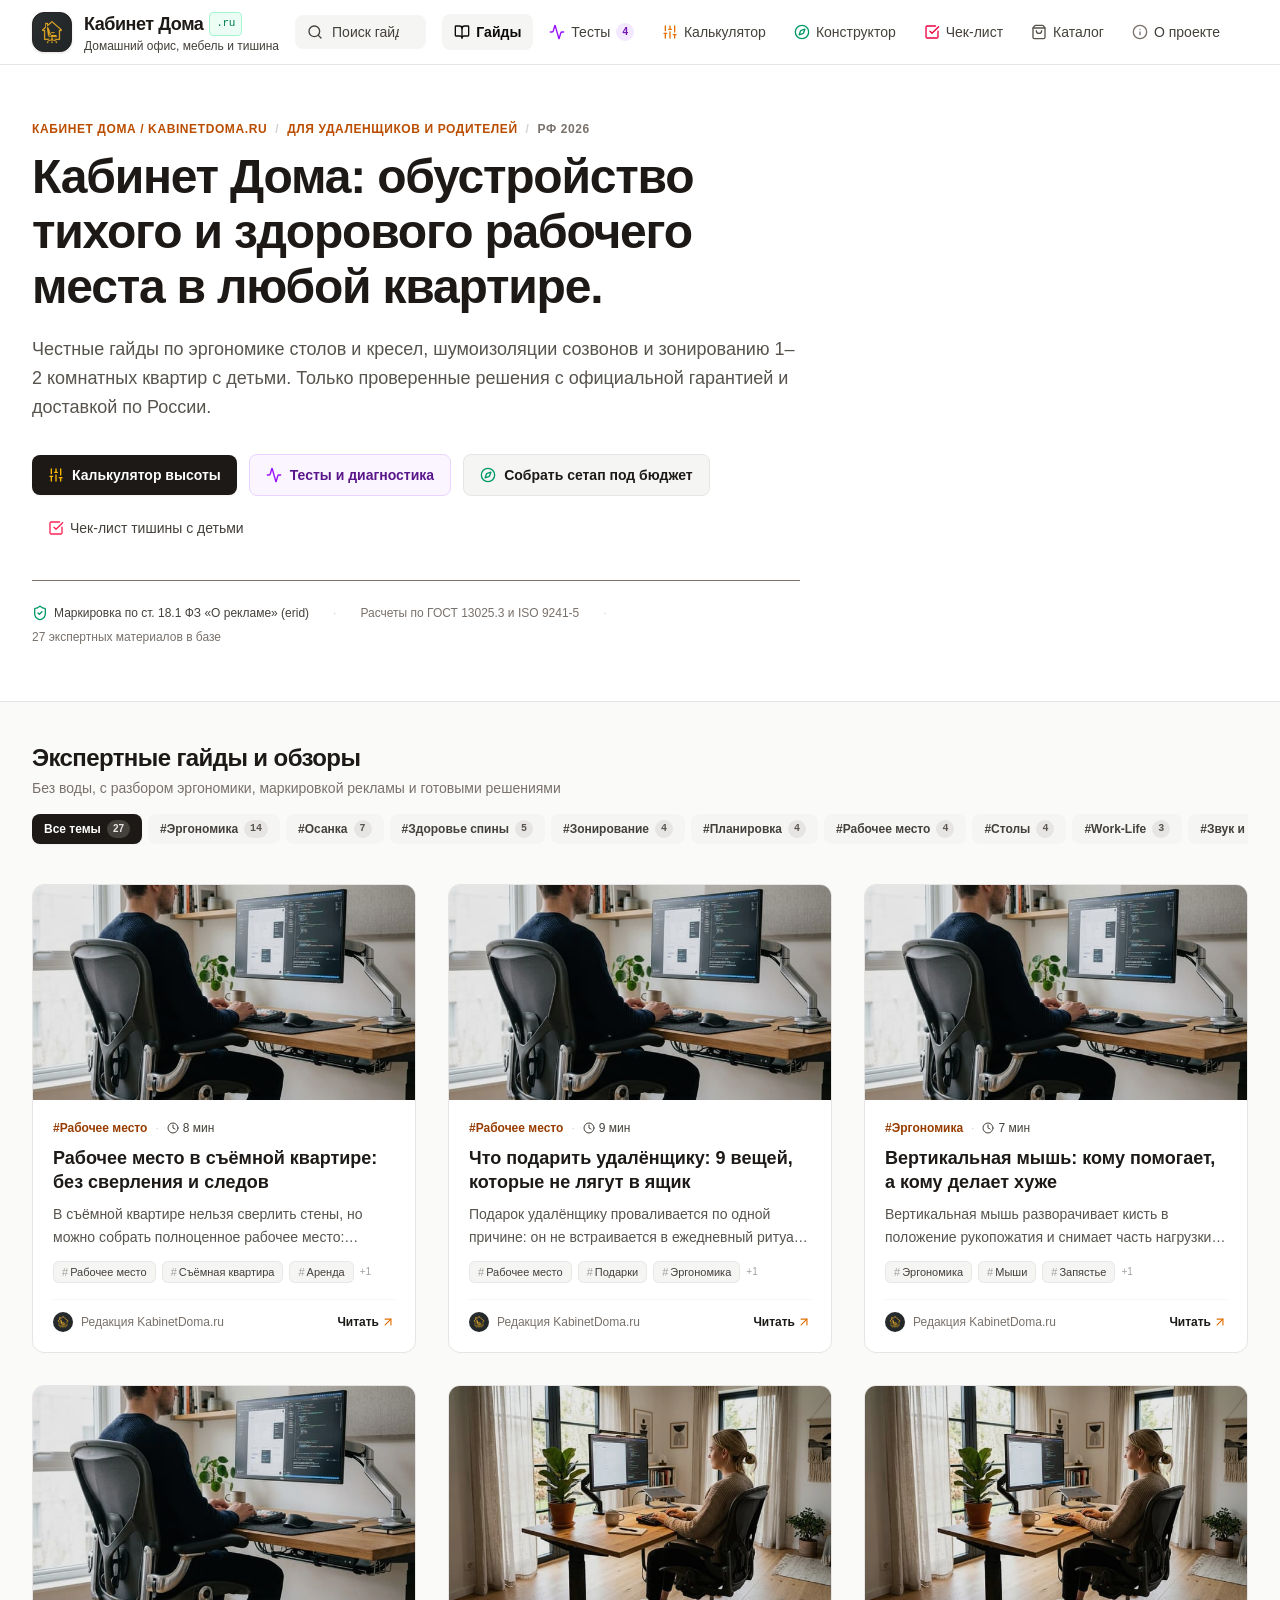
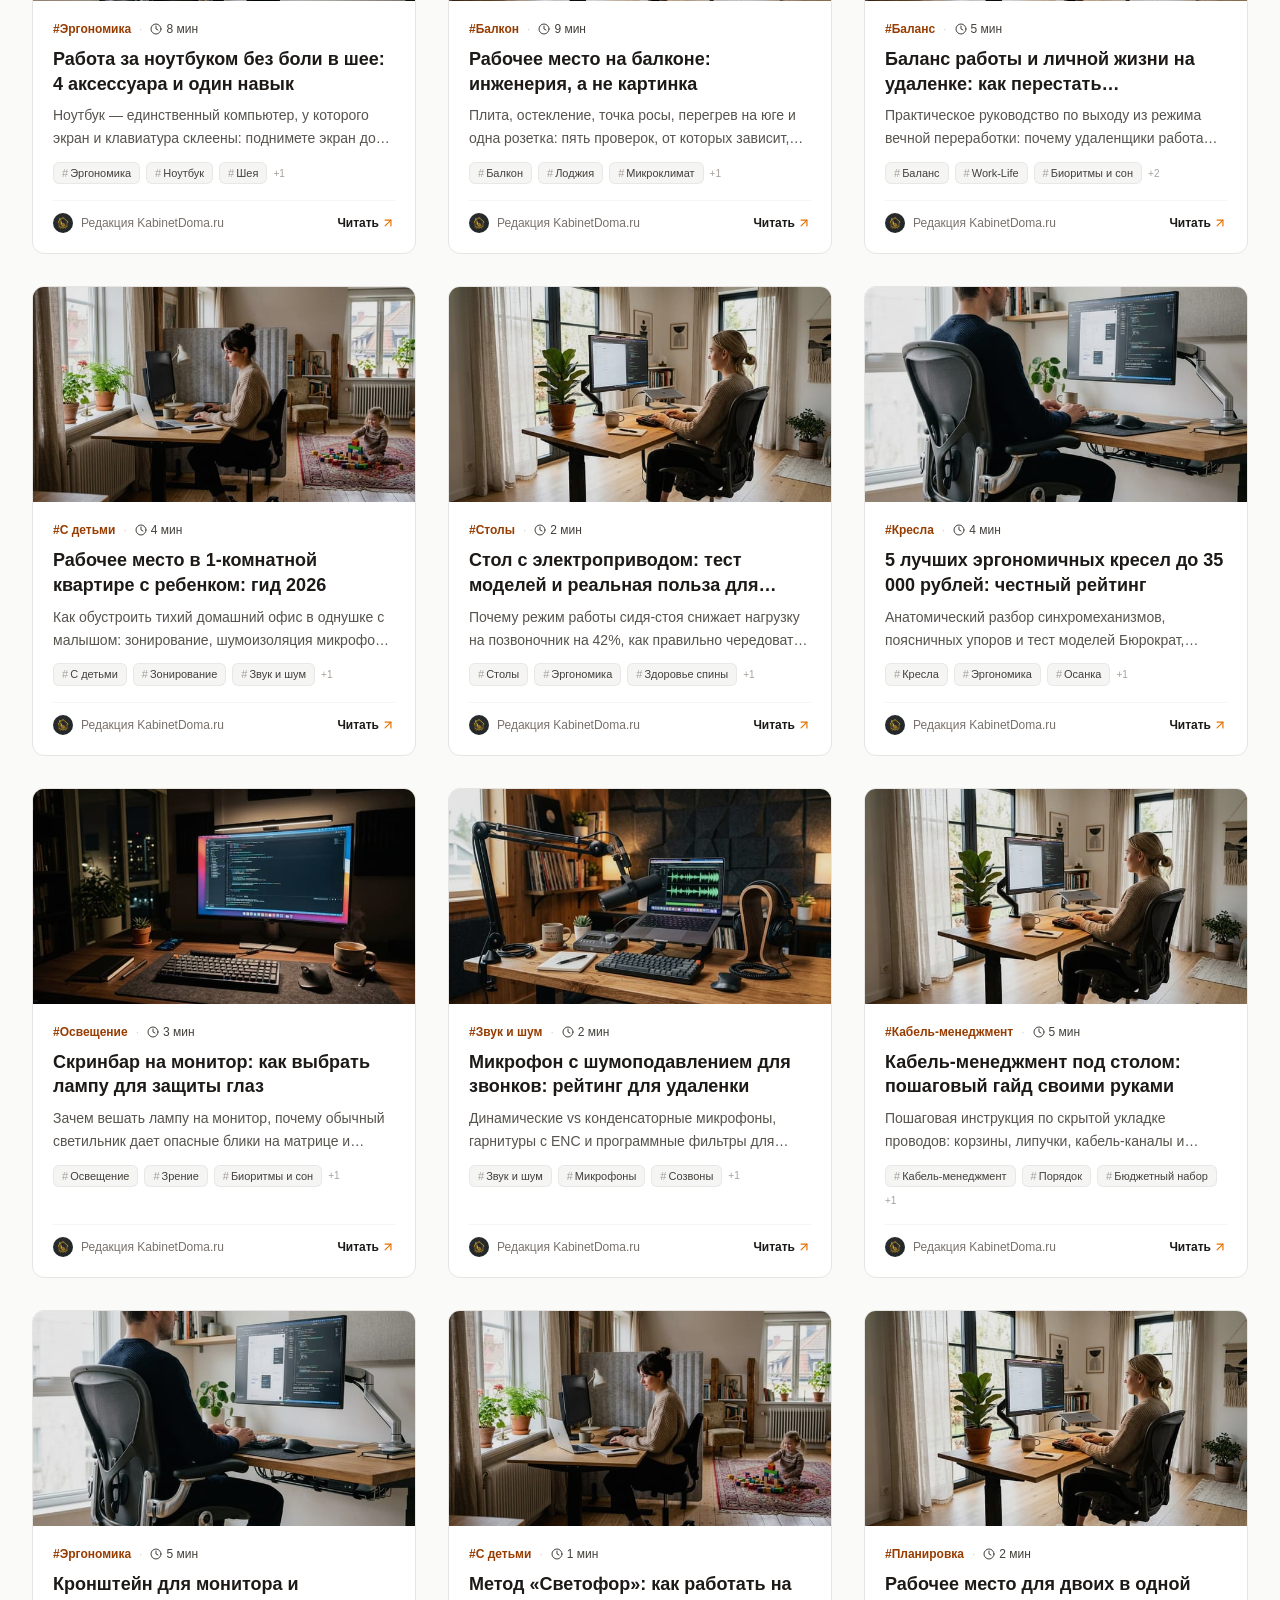
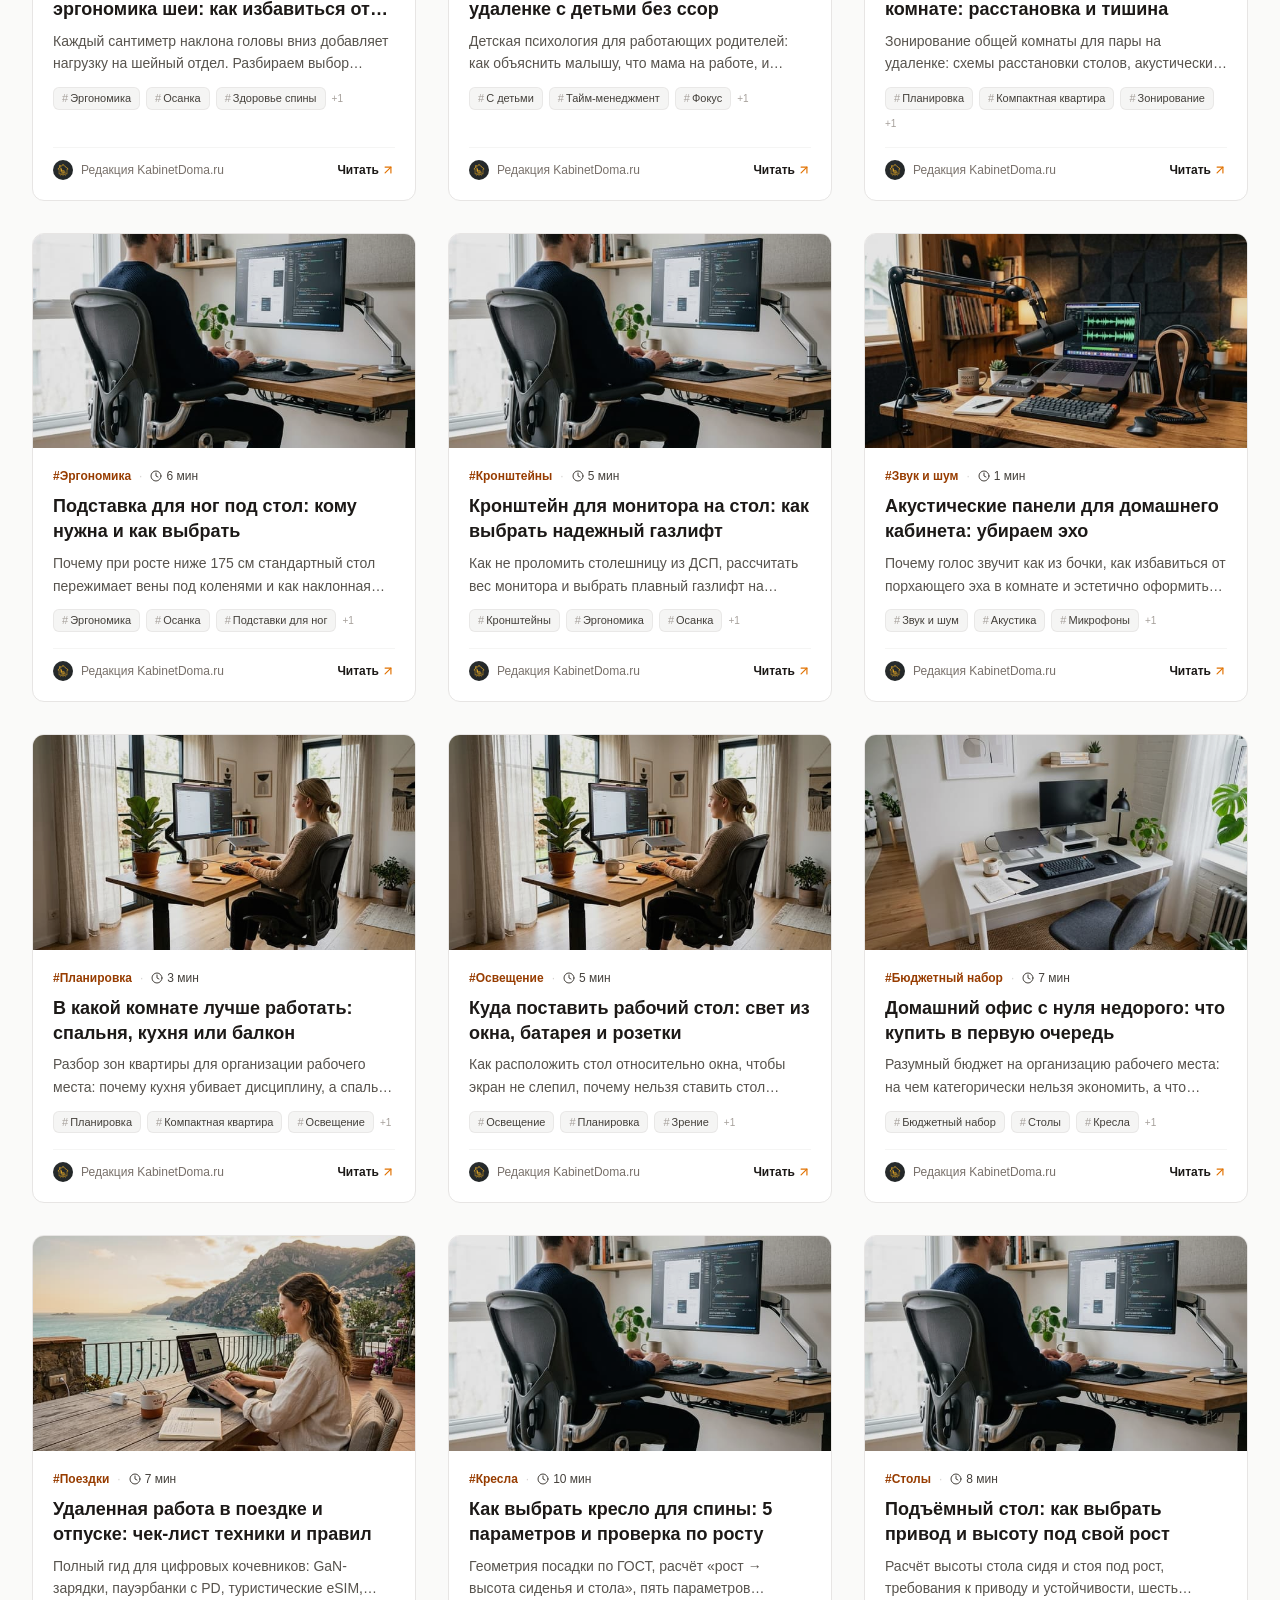
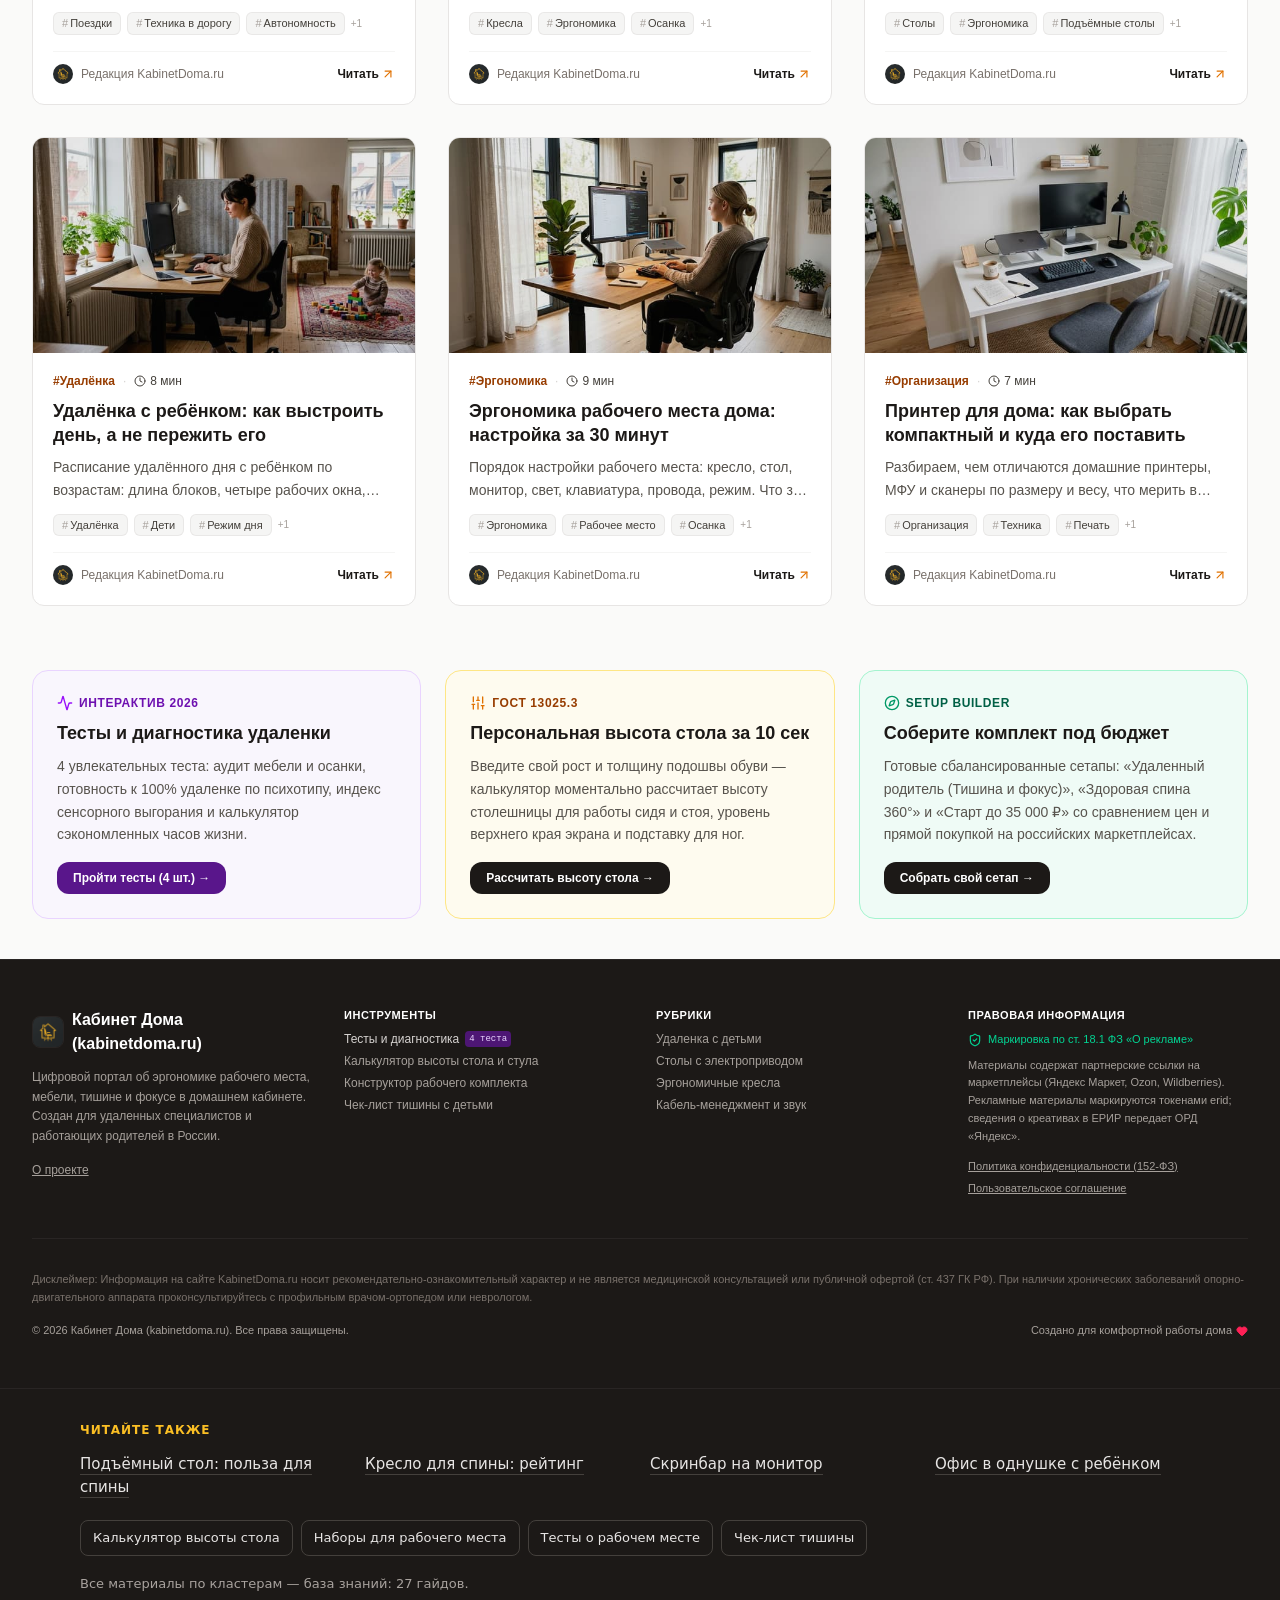
==== commit 3eb5e725: "Обновление сайта: статическая сборка, 26 страниц, meta-тег Mitgo/Admitad Пререндеренные статьи и раз" ====
--- a/index.html
+++ b/index.html
@@ -61,7 +61,7 @@
     <meta name="twitter:description" content="Гайды по эргономике рабочего места, подъёмным столам, креслам для спины, скринбарам и тишине на удалёнке с детьми. Калькулятор по ГОСТ." />
     <meta name="twitter:image" content="https://kabinetdoma.ru/og-image.jpg" />
 <!-- kd-seo -->
-    <script type="application/ld+json">{"@context":"https://schema.org","@graph":[{"@type":"WebPage","@id":"https://kabinetdoma.ru/#webpage","url":"https://kabinetdoma.ru/","name":"Эргономика домашнего офиса: столы, кресла, свет — Кабинет Дома","description":"Гайды по эргономике рабочего места, подъёмным столам, креслам для спины, скринбарам и тишине на удалёнке с детьми. Калькулятор по ГОСТ.","inLanguage":"ru-RU","isPartOf":{"@id":"https://kabinetdoma.ru/#website"},"breadcrumb":{"@id":"https://kabinetdoma.ru/#breadcrumbs"}},{"@type":"BreadcrumbList","@id":"https://kabinetdoma.ru/#breadcrumbs","itemListElement":[{"@type":"ListItem","position":1,"name":"Главная","item":"https://kabinetdoma.ru/"},{"@type":"ListItem","position":2,"name":"Кабинет Дома: обустройство тихого и здорового рабочего места в любой квартире.","item":"https://kabinetdoma.ru/"}]}]}</script>
+    <script type="application/ld+json">{"@context":"https://schema.org","@graph":[{"@type":"WebSite","@id":"https://kabinetdoma.ru/#website","url":"https://kabinetdoma.ru/","name":"Кабинет Дома","alternateName":"kabinetdoma.ru","inLanguage":"ru-RU"},{"@type":"Organization","@id":"https://kabinetdoma.ru/#organization","name":"Кабинет Дома","url":"https://kabinetdoma.ru/","logo":{"@type":"ImageObject","url":"https://kabinetdoma.ru/logo.png"}},{"@type":"WebPage","@id":"https://kabinetdoma.ru/#webpage","url":"https://kabinetdoma.ru/","name":"Эргономика домашнего офиса: столы, кресла, свет — Кабинет Дома","description":"Гайды по эргономике рабочего места, подъёмным столам, креслам для спины, скринбарам и тишине на удалёнке с детьми. Калькулятор по ГОСТ.","inLanguage":"ru-RU","isPartOf":{"@id":"https://kabinetdoma.ru/#website"},"breadcrumb":{"@id":"https://kabinetdoma.ru/#breadcrumbs"}},{"@type":"BreadcrumbList","@id":"https://kabinetdoma.ru/#breadcrumbs","itemListElement":[{"@type":"ListItem","position":1,"name":"Главная","item":"https://kabinetdoma.ru/"},{"@type":"ListItem","position":2,"name":"Кабинет Дома: обустройство тихого и здорового рабочего места в любой квартире.","item":"https://kabinetdoma.ru/"}]}]}</script>
     <!-- /kd-seo -->
   </head>
   <body class="bg-stone-50 text-stone-900 antialiased selection:bg-amber-100 selection:text-amber-900">
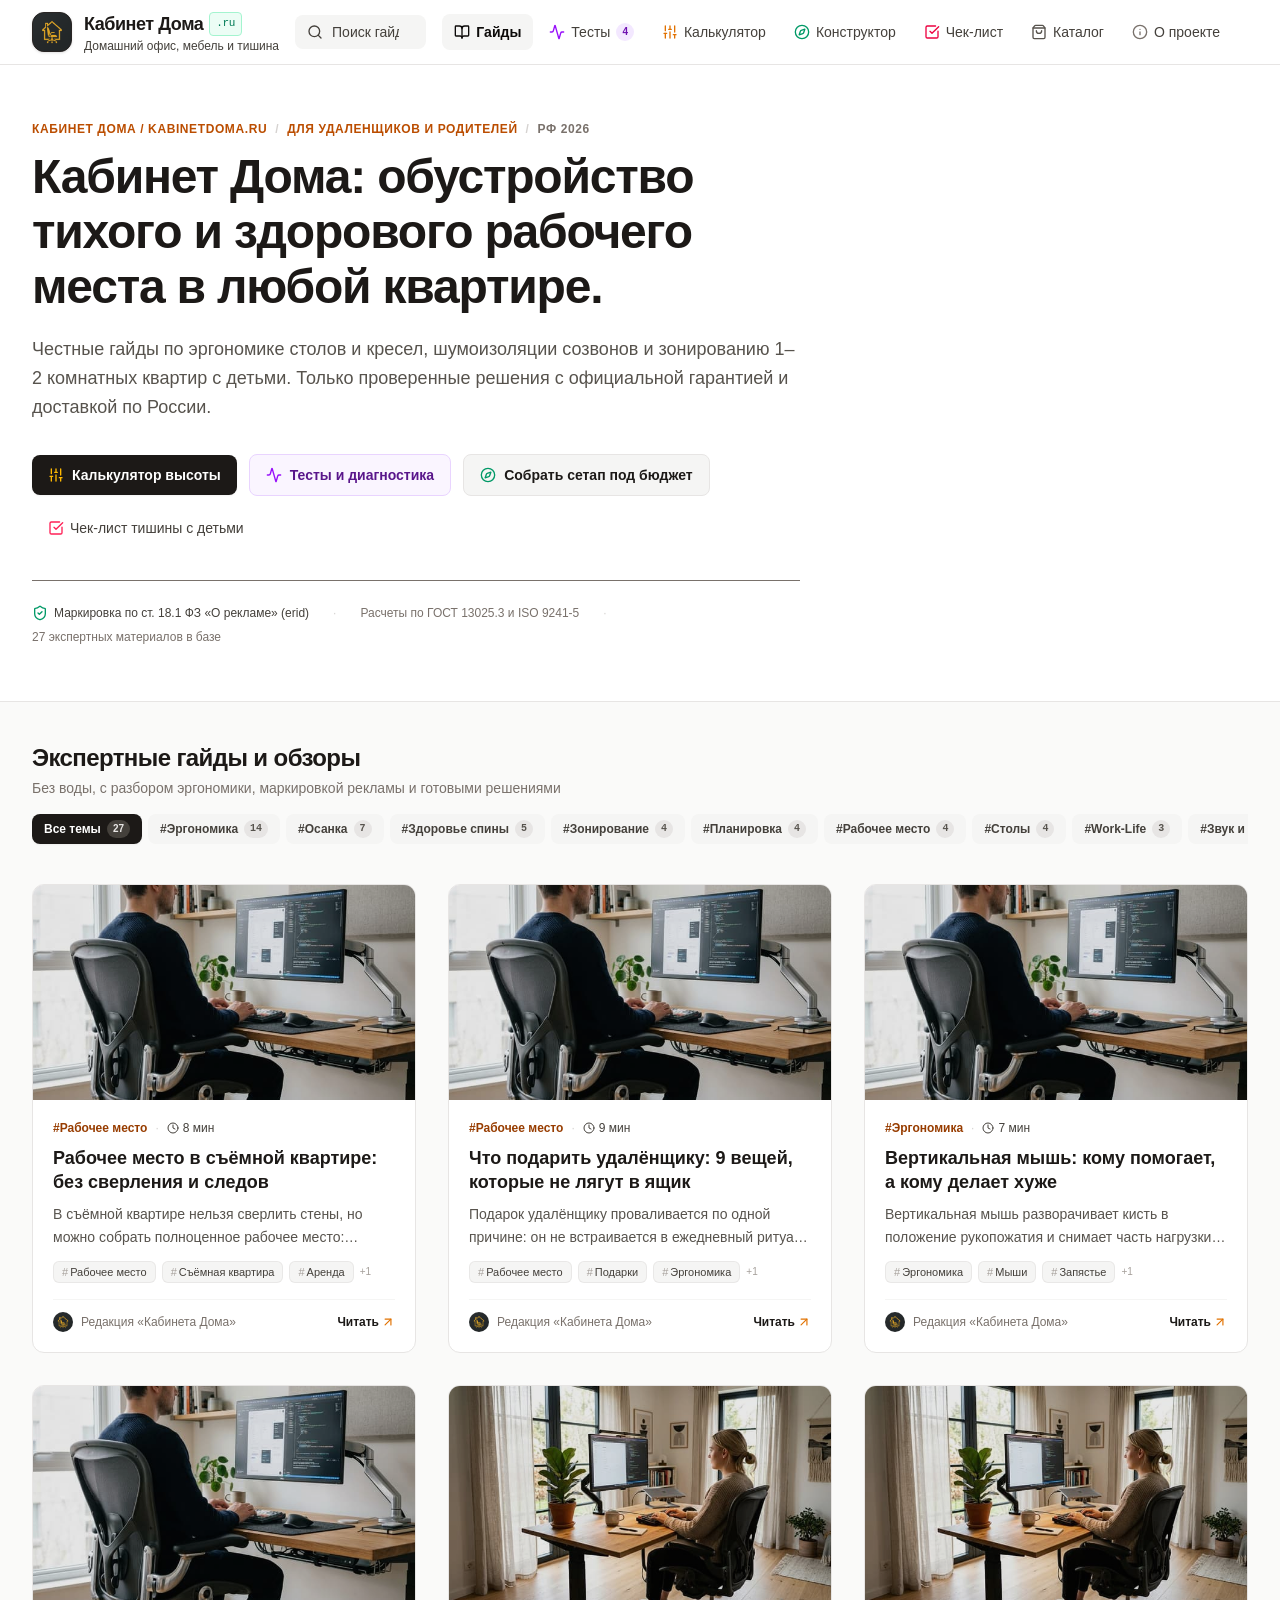
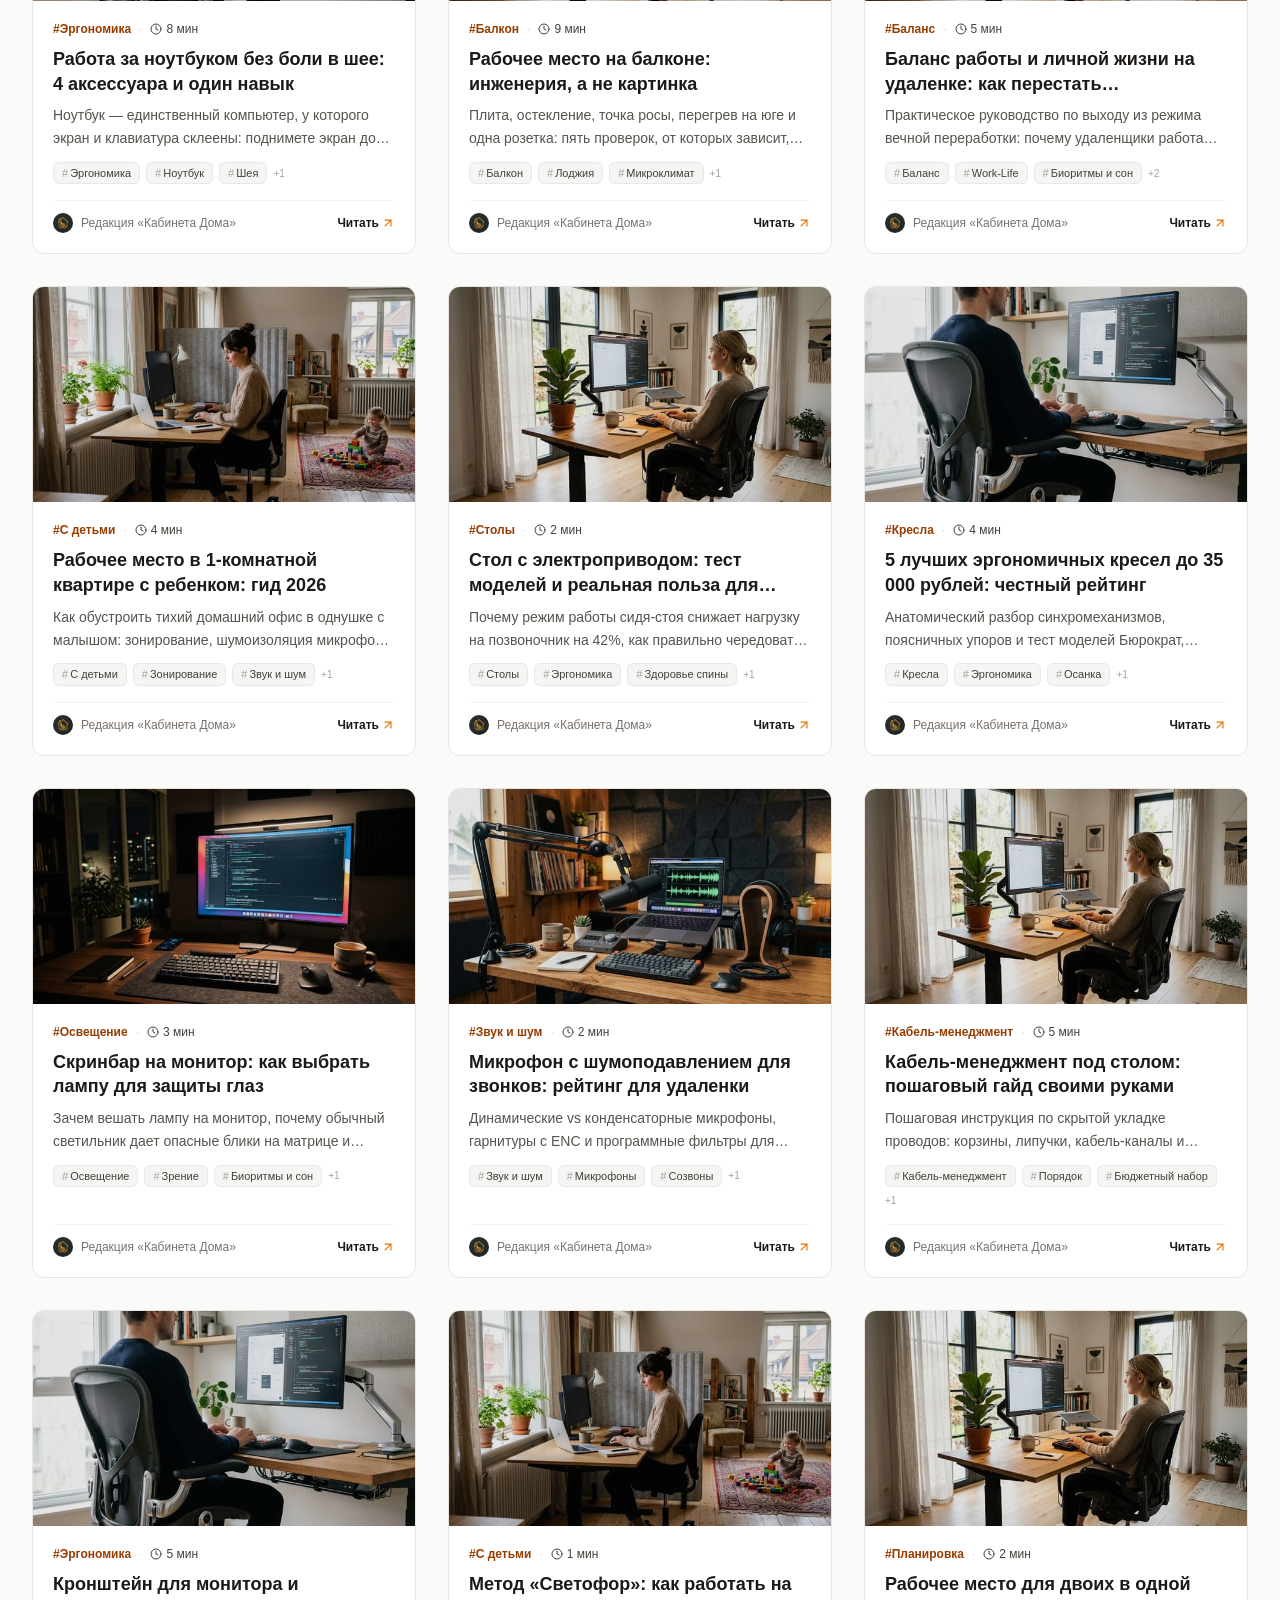
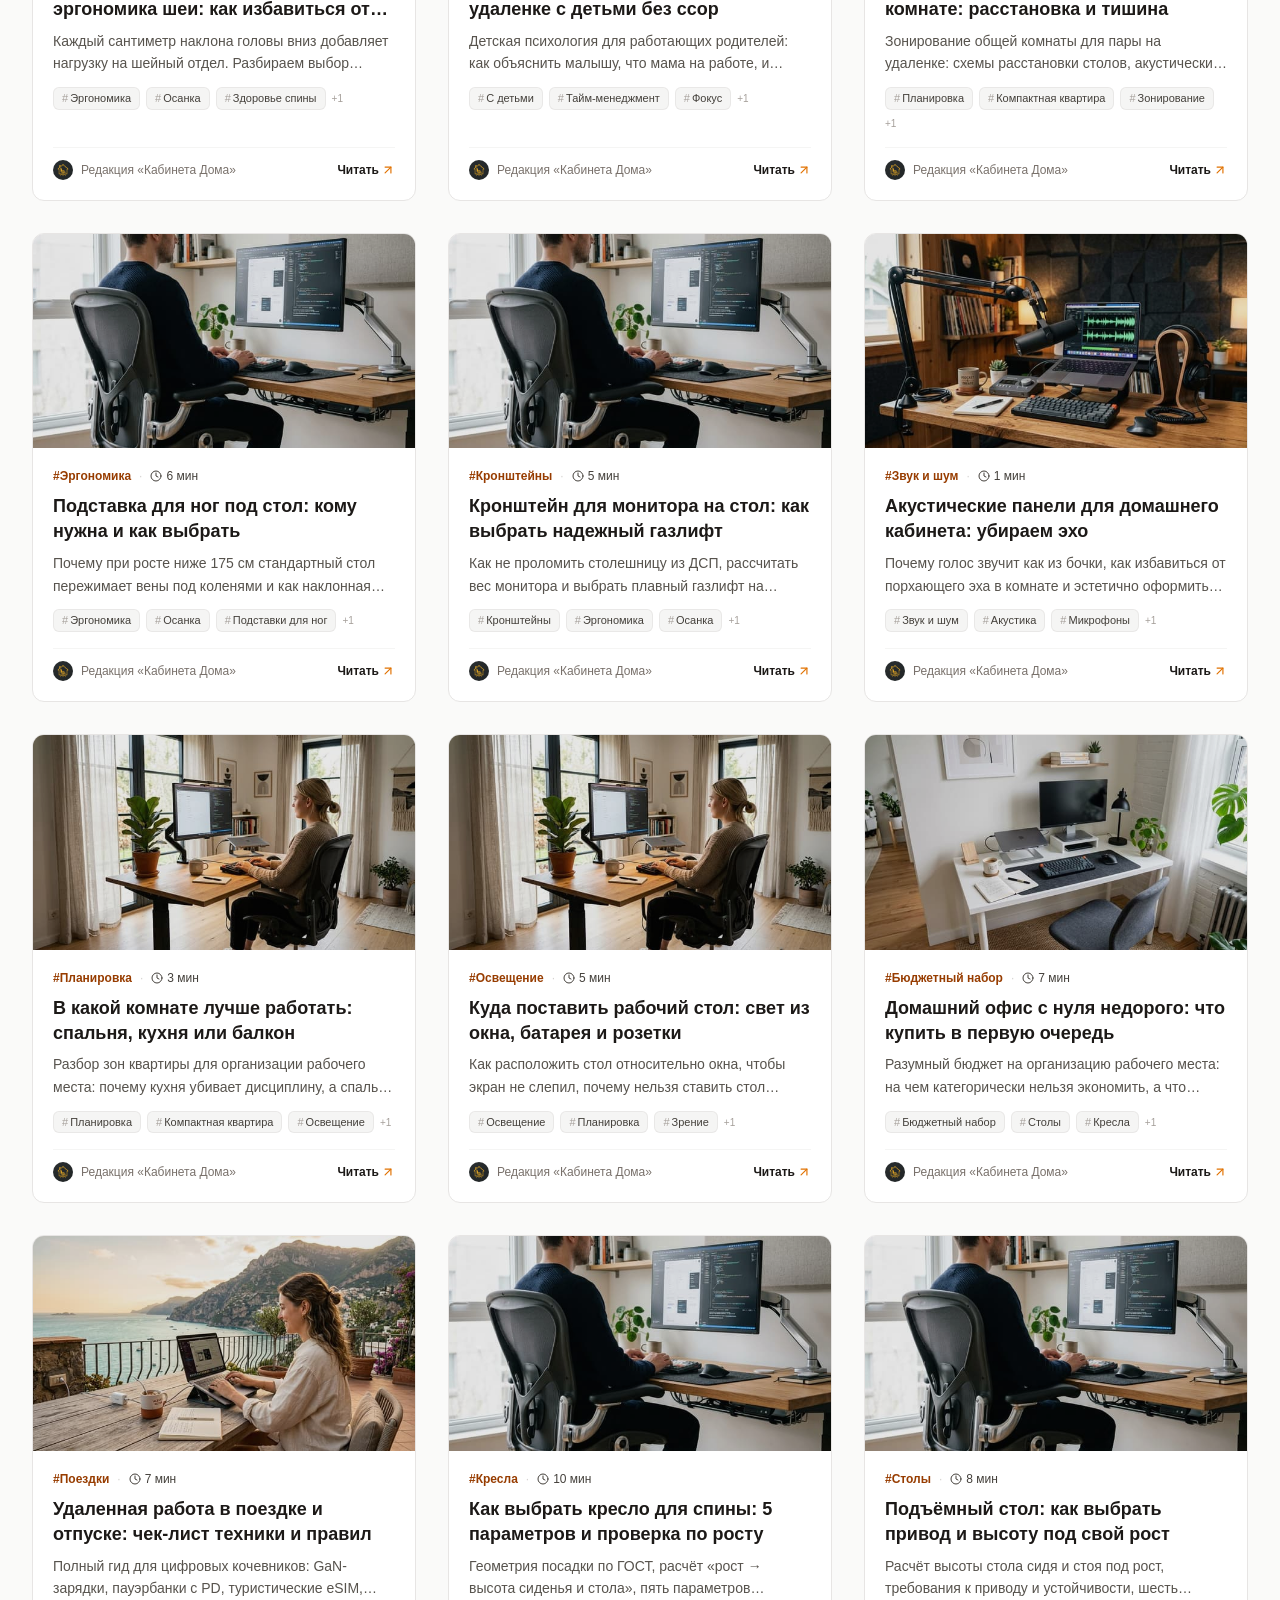
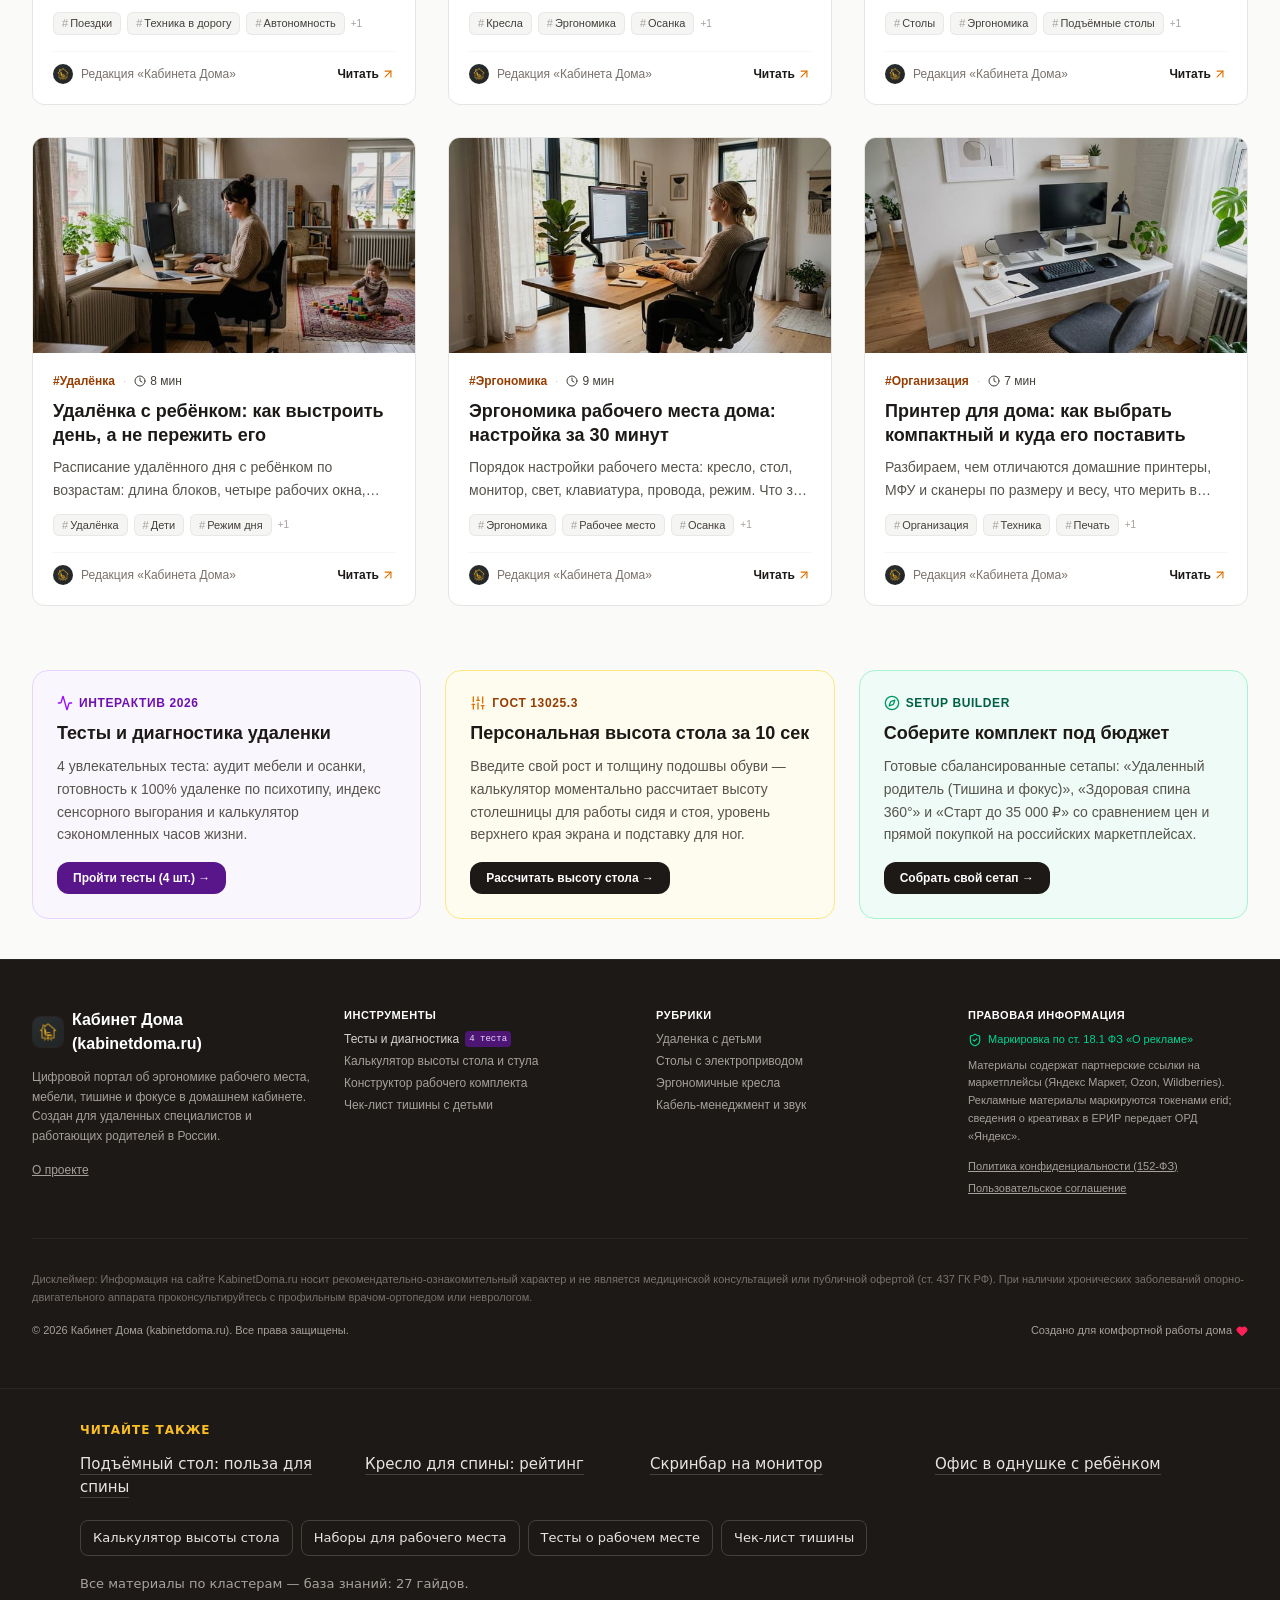
==== commit 1d962708: "Обновление сайта: статическая сборка, 26 страниц, meta-тег Mitgo/Admitad Пререндеренные статьи и раз" ====
--- a/index.html
+++ b/index.html
@@ -3,6 +3,8 @@
     <meta name="mitgo-verification" content="2ab007de-ae48-4bfa-b8aa-21a9992758fb">
     <meta name="takprodam-verification" content="b23949b0-b011-4c71-98d0-6406b744bdcf">
     <meta charset="UTF-8">
+    <meta http-equiv="Content-Security-Policy" content="default-src 'self'; script-src 'self'; style-src 'self' 'unsafe-inline'; img-src 'self' data:; font-src 'self'; connect-src 'self'; object-src 'none'; base-uri 'self'; form-action 'self'; frame-src 'none'">
+    <meta name="referrer" content="strict-origin-when-cross-origin">
     <meta name="viewport" content="width=device-width, initial-scale=1.0">
     <meta name="theme-color" content="#fafaf9">
     <!-- Favicon & Icons -->
@@ -46,22 +48,22 @@
       ]
     }
     </script>
-    <script src="/data/catalog.js"></script><script src="/data/product-links.js"></script><script type="module" crossorigin="" src="/assets/index.js"></script>
+    <script defer="" src="/data/catalog.js"></script><script defer="" src="/data/product-links.js"></script><script type="module" crossorigin="" src="/assets/index.js"></script>
     <link rel="stylesheet" crossorigin="" href="/assets/index.css">
-    <title>Эргономика домашнего офиса: столы, кресла, свет — Кабинет Дома</title>
+    <title>Кабинет Дома: эргономика домашнего офиса и тишина</title>
     <meta name="description" content="Гайды по эргономике рабочего места, подъёмным столам, креслам для спины, скринбарам и тишине на удалёнке с детьми. Калькулятор по ГОСТ." />
     <link rel="canonical" href="https://kabinetdoma.ru/" />
-    <meta property="og:title" content="Эргономика домашнего офиса: столы, кресла, свет — Кабинет Дома" />
+    <meta property="og:title" content="Кабинет Дома: эргономика домашнего офиса и тишина" />
     <meta property="og:description" content="Гайды по эргономике рабочего места, подъёмным столам, креслам для спины, скринбарам и тишине на удалёнке с детьми. Калькулятор по ГОСТ." />
     <meta property="og:url" content="https://kabinetdoma.ru/" />
     <meta property="og:image" content="https://kabinetdoma.ru/og-image.jpg" />
     <meta property="og:image:width" content="1200">
     <meta property="og:image:height" content="630">
-    <meta name="twitter:title" content="Эргономика домашнего офиса: столы, кресла, свет — Кабинет Дома" />
+    <meta name="twitter:title" content="Кабинет Дома: эргономика домашнего офиса и тишина" />
     <meta name="twitter:description" content="Гайды по эргономике рабочего места, подъёмным столам, креслам для спины, скринбарам и тишине на удалёнке с детьми. Калькулятор по ГОСТ." />
     <meta name="twitter:image" content="https://kabinetdoma.ru/og-image.jpg" />
 <!-- kd-seo -->
-    <script type="application/ld+json">{"@context":"https://schema.org","@graph":[{"@type":"WebSite","@id":"https://kabinetdoma.ru/#website","url":"https://kabinetdoma.ru/","name":"Кабинет Дома","alternateName":"kabinetdoma.ru","inLanguage":"ru-RU"},{"@type":"Organization","@id":"https://kabinetdoma.ru/#organization","name":"Кабинет Дома","url":"https://kabinetdoma.ru/","logo":{"@type":"ImageObject","url":"https://kabinetdoma.ru/logo.png"}},{"@type":"WebPage","@id":"https://kabinetdoma.ru/#webpage","url":"https://kabinetdoma.ru/","name":"Эргономика домашнего офиса: столы, кресла, свет — Кабинет Дома","description":"Гайды по эргономике рабочего места, подъёмным столам, креслам для спины, скринбарам и тишине на удалёнке с детьми. Калькулятор по ГОСТ.","inLanguage":"ru-RU","isPartOf":{"@id":"https://kabinetdoma.ru/#website"},"breadcrumb":{"@id":"https://kabinetdoma.ru/#breadcrumbs"}},{"@type":"BreadcrumbList","@id":"https://kabinetdoma.ru/#breadcrumbs","itemListElement":[{"@type":"ListItem","position":1,"name":"Главная","item":"https://kabinetdoma.ru/"},{"@type":"ListItem","position":2,"name":"Кабинет Дома: обустройство тихого и здорового рабочего места в любой квартире.","item":"https://kabinetdoma.ru/"}]}]}</script>
+    <script type="application/ld+json">{"@context":"https://schema.org","@graph":[{"@type":"WebSite","@id":"https://kabinetdoma.ru/#website","url":"https://kabinetdoma.ru/","name":"Кабинет Дома","alternateName":"kabinetdoma.ru","inLanguage":"ru-RU"},{"@type":"Organization","@id":"https://kabinetdoma.ru/#organization","name":"Кабинет Дома","url":"https://kabinetdoma.ru/","logo":{"@type":"ImageObject","url":"https://kabinetdoma.ru/logo.png"}},{"@type":"WebPage","@id":"https://kabinetdoma.ru/#webpage","url":"https://kabinetdoma.ru/","name":"Кабинет Дома: эргономика домашнего офиса и тишина","description":"Гайды по эргономике рабочего места, подъёмным столам, креслам для спины, скринбарам и тишине на удалёнке с детьми. Калькулятор по ГОСТ.","inLanguage":"ru-RU","isPartOf":{"@id":"https://kabinetdoma.ru/#website"},"breadcrumb":{"@id":"https://kabinetdoma.ru/#breadcrumbs"}},{"@type":"BreadcrumbList","@id":"https://kabinetdoma.ru/#breadcrumbs","itemListElement":[{"@type":"ListItem","position":1,"name":"Главная","item":"https://kabinetdoma.ru/"},{"@type":"ListItem","position":2,"name":"Кабинет Дома: обустройство тихого и здорового рабочего места в любой квартире.","item":"https://kabinetdoma.ru/"}]}]}</script>
     <!-- /kd-seo -->
   </head>
   <body class="bg-stone-50 text-stone-900 antialiased selection:bg-amber-100 selection:text-amber-900">
@@ -69,7 +71,7 @@
     <span style="display:none" aria-hidden="true">4z6mlgyzcx5v4d6k</span>
 
     <!-- Yandex.Metrika noscript fallback -->
-    <div id="root"><div class="min-h-screen flex flex-col bg-stone-50 text-stone-900 selection:bg-amber-100 selection:text-amber-900"><a href="#main" class="sr-only focus:not-sr-only focus:absolute focus:top-2 focus:left-2 focus:z-50 focus:px-4 focus:py-2 focus:bg-stone-900 focus:text-white focus:rounded-lg focus:font-semibold">Перейти к содержанию</a><header class="sticky top-0 z-40 bg-white/95 backdrop-blur-md border-b border-stone-200"><div class="max-w-7xl mx-auto px-4 sm:px-6 lg:px-8"><div class="flex items-center justify-between h-16 gap-4"><a href="/" class="flex items-center gap-3 cursor-pointer group select-none flex-shrink-0 no-underline"><div class="w-10 h-10 rounded-xl overflow-hidden bg-stone-900 border border-stone-800 shadow-sm flex items-center justify-center flex-shrink-0 group-hover:scale-105 transition-transform"><img sizes="48px" srcset="/logo-64.png 64w, /logo-128.png 128w, /logo.png 512w" loading="lazy" alt="Кабинет Дома" class="w-full h-full object-cover" width="512" height="512" src="/logo.png"></div><div><div class="font-bold text-lg tracking-tight text-stone-900 group-hover:text-amber-700 transition-colors flex items-center gap-1.5">Кабинет Дома<span class="text-[11px] font-mono font-medium text-emerald-700 bg-emerald-50 px-1.5 py-0.5 rounded border border-emerald-200">.ru</span></div><p class="text-xs text-stone-700 hidden sm:block">Домашний офис, мебель и тишина</p></div></a><div class="hidden md:flex items-center relative flex-1 max-w-xs lg:max-w-sm"><svg xmlns="http://www.w3.org/2000/svg" width="24" height="24" viewBox="0 0 24 24" fill="none" stroke="currentColor" stroke-width="2" stroke-linecap="round" stroke-linejoin="round" class="lucide lucide-search w-4 h-4 text-stone-700 absolute left-3 pointer-events-none" aria-hidden="true"><path d="m21 21-4.34-4.34"></path><circle cx="11" cy="11" r="8"></circle></svg><input placeholder="Поиск гайдов, столов, кресел..." aria-label="Поиск по статьям" class="w-full pl-9 pr-3 py-1.5 text-sm bg-stone-100 hover:bg-stone-150 focus:bg-white border border-transparent focus:border-amber-400 rounded-lg outline-none transition-all placeholder:text-stone-700" type="search" value=""></div><nav class="hidden lg:flex items-center gap-1 text-sm font-medium text-stone-700"><button class="px-3 py-2 rounded-lg transition-colors flex items-center gap-1.5 text-stone-950 bg-stone-100 font-semibold"><svg xmlns="http://www.w3.org/2000/svg" width="24" height="24" viewBox="0 0 24 24" fill="none" stroke="currentColor" stroke-width="2" stroke-linecap="round" stroke-linejoin="round" class="lucide lucide-book-open w-4 h-4" aria-hidden="true"><path d="M12 7v14"></path><path d="M3 18a1 1 0 0 1-1-1V4a1 1 0 0 1 1-1h5a4 4 0 0 1 4 4 4 4 0 0 1 4-4h5a1 1 0 0 1 1 1v13a1 1 0 0 1-1 1h-6a3 3 0 0 0-3 3 3 3 0 0 0-3-3z"></path></svg>Гайды</button><button class="px-3 py-2 rounded-lg transition-colors flex items-center gap-1.5 hover:text-stone-900 hover:bg-stone-50"><svg xmlns="http://www.w3.org/2000/svg" width="24" height="24" viewBox="0 0 24 24" fill="none" stroke="currentColor" stroke-width="2" stroke-linecap="round" stroke-linejoin="round" class="lucide lucide-activity w-4 h-4 text-purple-600" aria-hidden="true"><path d="M22 12h-2.48a2 2 0 0 0-1.93 1.46l-2.35 8.36a.25.25 0 0 1-.48 0L9.24 2.18a.25.25 0 0 0-.48 0l-2.35 8.36A2 2 0 0 1 4.49 12H2"></path></svg><span>Тесты</span><span class="text-[10px] font-bold px-1.5 py-0.5 bg-purple-100 text-purple-800 rounded-full">4</span></button><button class="px-3 py-2 rounded-lg transition-colors flex items-center gap-1.5 hover:text-stone-900 hover:bg-stone-50"><svg xmlns="http://www.w3.org/2000/svg" width="24" height="24" viewBox="0 0 24 24" fill="none" stroke="currentColor" stroke-width="2" stroke-linecap="round" stroke-linejoin="round" class="lucide lucide-sliders-vertical w-4 h-4 text-amber-600" aria-hidden="true"><path d="M10 8h4"></path><path d="M12 21v-9"></path><path d="M12 8V3"></path><path d="M17 16h4"></path><path d="M19 12V3"></path><path d="M19 21v-5"></path><path d="M3 14h4"></path><path d="M5 10V3"></path><path d="M5 21v-7"></path></svg>Калькулятор</button><button class="px-3 py-2 rounded-lg transition-colors flex items-center gap-1.5 hover:text-stone-900 hover:bg-stone-50"><svg xmlns="http://www.w3.org/2000/svg" width="24" height="24" viewBox="0 0 24 24" fill="none" stroke="currentColor" stroke-width="2" stroke-linecap="round" stroke-linejoin="round" class="lucide lucide-compass w-4 h-4 text-emerald-600" aria-hidden="true"><path d="m16.24 7.76-1.804 5.411a2 2 0 0 1-1.265 1.265L7.76 16.24l1.804-5.411a2 2 0 0 1 1.265-1.265z"></path><circle cx="12" cy="12" r="10"></circle></svg>Конструктор</button><button class="px-3 py-2 rounded-lg transition-colors flex items-center gap-1.5 hover:text-stone-900 hover:bg-stone-50"><svg xmlns="http://www.w3.org/2000/svg" width="24" height="24" viewBox="0 0 24 24" fill="none" stroke="currentColor" stroke-width="2" stroke-linecap="round" stroke-linejoin="round" class="lucide lucide-square-check-big w-4 h-4 text-rose-600" aria-hidden="true"><path d="M21 10.656V19a2 2 0 0 1-2 2H5a2 2 0 0 1-2-2V5a2 2 0 0 1 2-2h12.344"></path><path d="m9 11 3 3L22 4"></path></svg>Чек-лист</button><button class="px-3 py-2 rounded-lg transition-colors flex items-center gap-1.5 hover:text-stone-900 hover:bg-stone-50"><svg xmlns="http://www.w3.org/2000/svg" width="24" height="24" viewBox="0 0 24 24" fill="none" stroke="currentColor" stroke-width="2" stroke-linecap="round" stroke-linejoin="round" class="lucide lucide-shopping-bag w-4 h-4 text-stone-600" aria-hidden="true"><path d="M16 10a4 4 0 0 1-8 0"></path><path d="M3.103 6.034h17.794"></path><path d="M3.4 5.467a2 2 0 0 0-.4 1.2V20a2 2 0 0 0 2 2h14a2 2 0 0 0 2-2V6.667a2 2 0 0 0-.4-1.2l-2-2.667A2 2 0 0 0 17 2H7a2 2 0 0 0-1.6.8z"></path></svg>Каталог</button><button class="px-3 py-2 rounded-lg transition-colors flex items-center gap-1.5 hover:text-stone-900 hover:bg-stone-50"><svg xmlns="http://www.w3.org/2000/svg" width="24" height="24" viewBox="0 0 24 24" fill="none" stroke="currentColor" stroke-width="2" stroke-linecap="round" stroke-linejoin="round" class="lucide lucide-info w-4 h-4 text-stone-500" aria-hidden="true"><circle cx="12" cy="12" r="10"></circle><path d="M12 16v-4"></path><path d="M12 8h.01"></path></svg>О проекте</button></nav><div class="flex items-center gap-2"><button class="lg:hidden p-2 rounded-lg text-stone-600 hover:bg-stone-100 transition-colors" aria-label="Меню навигации"><svg xmlns="http://www.w3.org/2000/svg" width="24" height="24" viewBox="0 0 24 24" fill="none" stroke="currentColor" stroke-width="2" stroke-linecap="round" stroke-linejoin="round" class="lucide lucide-menu w-5 h-5" aria-hidden="true"><path d="M4 5h16"></path><path d="M4 12h16"></path><path d="M4 19h16"></path></svg></button></div></div></div></header><main id="main" class="flex-1"><div><section class="border-b border-stone-200 bg-white"><div class="max-w-7xl mx-auto px-4 sm:px-6 lg:px-8 py-10 md:py-14"><div class="max-w-3xl"><div class="text-xs uppercase tracking-wider font-semibold text-amber-700 mb-3 flex items-center gap-2"><span>Кабинет Дома / KabinetDoma.ru</span><span aria-hidden="true" class="text-stone-300">/</span><span>Для удаленщиков и родителей</span><span aria-hidden="true" class="text-stone-300">/</span><span class="text-stone-500">РФ 2026</span></div><h1 class="text-3xl sm:text-4xl md:text-5xl font-extrabold text-stone-900 tracking-tight leading-[1.15] mb-5">Кабинет Дома: обустройство тихого и здорового рабочего места в любой квартире.</h1><p class="text-base sm:text-lg text-stone-600 leading-relaxed mb-8">Честные гайды по эргономике столов и кресел, шумоизоляции созвонов и зонированию 1–2 комнатных квартир с детьми. Только проверенные решения с официальной гарантией и доставкой по России.</p><div class="flex flex-wrap items-center gap-3"><button class="px-4 py-2.5 rounded-lg text-sm font-semibold bg-stone-900 hover:bg-stone-800 text-white transition-all shadow-xs flex items-center gap-2"><svg xmlns="http://www.w3.org/2000/svg" width="24" height="24" viewBox="0 0 24 24" fill="none" stroke="currentColor" stroke-width="2" stroke-linecap="round" stroke-linejoin="round" class="lucide lucide-sliders-vertical w-4 h-4 text-amber-400" aria-hidden="true"><path d="M10 8h4"></path><path d="M12 21v-9"></path><path d="M12 8V3"></path><path d="M17 16h4"></path><path d="M19 12V3"></path><path d="M19 21v-5"></path><path d="M3 14h4"></path><path d="M5 10V3"></path><path d="M5 21v-7"></path></svg>Калькулятор высоты</button><button class="px-4 py-2.5 rounded-lg text-sm font-semibold bg-purple-50 hover:bg-purple-100 text-purple-900 border border-purple-200 transition-all flex items-center gap-2"><svg xmlns="http://www.w3.org/2000/svg" width="24" height="24" viewBox="0 0 24 24" fill="none" stroke="currentColor" stroke-width="2" stroke-linecap="round" stroke-linejoin="round" class="lucide lucide-activity w-4 h-4 text-purple-600" aria-hidden="true"><path d="M22 12h-2.48a2 2 0 0 0-1.93 1.46l-2.35 8.36a.25.25 0 0 1-.48 0L9.24 2.18a.25.25 0 0 0-.48 0l-2.35 8.36A2 2 0 0 1 4.49 12H2"></path></svg>Тесты и диагностика</button><button class="px-4 py-2.5 rounded-lg text-sm font-semibold bg-stone-100 hover:bg-stone-200 text-stone-900 transition-all border border-stone-200 flex items-center gap-2"><svg xmlns="http://www.w3.org/2000/svg" width="24" height="24" viewBox="0 0 24 24" fill="none" stroke="currentColor" stroke-width="2" stroke-linecap="round" stroke-linejoin="round" class="lucide lucide-compass w-4 h-4 text-emerald-600" aria-hidden="true"><path d="m16.24 7.76-1.804 5.411a2 2 0 0 1-1.265 1.265L7.76 16.24l1.804-5.411a2 2 0 0 1 1.265-1.265z"></path><circle cx="12" cy="12" r="10"></circle></svg>Собрать сетап под бюджет</button><button class="px-4 py-2.5 rounded-lg text-sm font-medium text-stone-700 hover:text-stone-900 hover:bg-stone-100 transition-all flex items-center gap-1.5"><svg xmlns="http://www.w3.org/2000/svg" width="24" height="24" viewBox="0 0 24 24" fill="none" stroke="currentColor" stroke-width="2" stroke-linecap="round" stroke-linejoin="round" class="lucide lucide-square-check-big w-4 h-4 text-rose-500" aria-hidden="true"><path d="M21 10.656V19a2 2 0 0 1-2 2H5a2 2 0 0 1-2-2V5a2 2 0 0 1 2-2h12.344"></path><path d="m9 11 3 3L22 4"></path></svg>Чек-лист тишины с детьми</button></div><div class="mt-8 pt-6 border-t border-stone-150 flex flex-wrap items-center gap-y-2 gap-x-6 text-xs text-stone-500"><div class="flex items-center gap-1.5 text-stone-700"><svg xmlns="http://www.w3.org/2000/svg" width="24" height="24" viewBox="0 0 24 24" fill="none" stroke="currentColor" stroke-width="2" stroke-linecap="round" stroke-linejoin="round" class="lucide lucide-shield-check w-4 h-4 text-emerald-600" aria-hidden="true"><path d="M20 13c0 5-3.5 7.5-7.66 8.95a1 1 0 0 1-.67-.01C7.5 20.5 4 18 4 13V6a1 1 0 0 1 1-1c2 0 4.5-1.2 6.24-2.72a1.17 1.17 0 0 1 1.52 0C14.51 3.81 17 5 19 5a1 1 0 0 1 1 1z"></path><path d="m9 12 2 2 4-4"></path></svg><span>Маркировка по ст. 18.1 ФЗ «О рекламе» (erid)</span></div><span aria-hidden="true" class="text-stone-300">·</span><div>Расчеты по ГОСТ 13025.3 и ISO 9241-5</div><span aria-hidden="true" class="text-stone-300">·</span><div>27 экспертных материалов в базе</div></div></div></div></section><div class="max-w-7xl mx-auto px-4 sm:px-6 lg:px-8 py-10"><div class="flex flex-col gap-4 mb-8"><div class="flex flex-col sm:flex-row sm:items-center justify-between gap-3"><div><h2 class="text-xl sm:text-2xl font-extrabold text-stone-900 tracking-tight flex items-center gap-2 flex-wrap"><span>Экспертные гайды и обзоры</span></h2><p class="text-xs sm:text-sm text-stone-500 mt-1">Без воды, с разбором эргономики, маркировкой рекламы и готовыми решениями</p></div></div><div class="flex items-center gap-1.5 overflow-x-auto pb-2 scrollbar-none"><button type="button" class="px-3 py-1.5 text-xs font-semibold rounded-lg transition-colors whitespace-nowrap flex items-center gap-1.5 cursor-pointer bg-stone-900 text-white shadow-xs"><span>Все темы</span><span class="text-[10px] px-1.5 py-0.5 rounded-full bg-stone-700 text-stone-200">27</span></button><button type="button" class="px-3 py-1.5 text-xs font-semibold rounded-lg transition-colors whitespace-nowrap flex items-center gap-1.5 cursor-pointer bg-stone-100 text-stone-700 hover:bg-stone-200"><span>#Эргономика</span><span class="text-[10px] px-1.5 py-0.5 rounded-full font-mono bg-stone-200 text-stone-600">14</span></button><button type="button" class="px-3 py-1.5 text-xs font-semibold rounded-lg transition-colors whitespace-nowrap flex items-center gap-1.5 cursor-pointer bg-stone-100 text-stone-700 hover:bg-stone-200"><span>#Осанка</span><span class="text-[10px] px-1.5 py-0.5 rounded-full font-mono bg-stone-200 text-stone-600">7</span></button><button type="button" class="px-3 py-1.5 text-xs font-semibold rounded-lg transition-colors whitespace-nowrap flex items-center gap-1.5 cursor-pointer bg-stone-100 text-stone-700 hover:bg-stone-200"><span>#Здоровье спины</span><span class="text-[10px] px-1.5 py-0.5 rounded-full font-mono bg-stone-200 text-stone-600">5</span></button><button type="button" class="px-3 py-1.5 text-xs font-semibold rounded-lg transition-colors whitespace-nowrap flex items-center gap-1.5 cursor-pointer bg-stone-100 text-stone-700 hover:bg-stone-200"><span>#Зонирование</span><span class="text-[10px] px-1.5 py-0.5 rounded-full font-mono bg-stone-200 text-stone-600">4</span></button><button type="button" class="px-3 py-1.5 text-xs font-semibold rounded-lg transition-colors whitespace-nowrap flex items-center gap-1.5 cursor-pointer bg-stone-100 text-stone-700 hover:bg-stone-200"><span>#Планировка</span><span class="text-[10px] px-1.5 py-0.5 rounded-full font-mono bg-stone-200 text-stone-600">4</span></button><button type="button" class="px-3 py-1.5 text-xs font-semibold rounded-lg transition-colors whitespace-nowrap flex items-center gap-1.5 cursor-pointer bg-stone-100 text-stone-700 hover:bg-stone-200"><span>#Рабочее место</span><span class="text-[10px] px-1.5 py-0.5 rounded-full font-mono bg-stone-200 text-stone-600">4</span></button><button type="button" class="px-3 py-1.5 text-xs font-semibold rounded-lg transition-colors whitespace-nowrap flex items-center gap-1.5 cursor-pointer bg-stone-100 text-stone-700 hover:bg-stone-200"><span>#Столы</span><span class="text-[10px] px-1.5 py-0.5 rounded-full font-mono bg-stone-200 text-stone-600">4</span></button><button type="button" class="px-3 py-1.5 text-xs font-semibold rounded-lg transition-colors whitespace-nowrap flex items-center gap-1.5 cursor-pointer bg-stone-100 text-stone-700 hover:bg-stone-200"><span>#Звук и шум</span><span class="text-[10px] px-1.5 py-0.5 rounded-full font-mono bg-stone-200 text-stone-600">3</span></button><button type="button" class="px-3 py-1.5 text-xs font-semibold rounded-lg transition-colors whitespace-nowrap flex items-center gap-1.5 cursor-pointer bg-stone-100 text-stone-700 hover:bg-stone-200"><span>#Компактная квартира</span><span class="text-[10px] px-1.5 py-0.5 rounded-full font-mono bg-stone-200 text-stone-600">3</span></button><button type="button" class="px-3 py-1.5 text-xs font-semibold rounded-lg transition-colors whitespace-nowrap flex items-center gap-1.5 cursor-pointer bg-stone-100 text-stone-700 hover:bg-stone-200"><span>#Кресла</span><span class="text-[10px] px-1.5 py-0.5 rounded-full font-mono bg-stone-200 text-stone-600">3</span></button><button type="button" class="px-3 py-1.5 text-xs font-semibold rounded-lg transition-colors whitespace-nowrap flex items-center gap-1.5 cursor-pointer bg-stone-100 text-stone-700 hover:bg-stone-200"><span>#Освещение</span><span class="text-[10px] px-1.5 py-0.5 rounded-full font-mono bg-stone-200 text-stone-600">3</span></button><button type="button" class="px-3 py-1.5 text-xs font-semibold rounded-lg transition-colors whitespace-nowrap flex items-center gap-1.5 cursor-pointer bg-stone-100 text-stone-700 hover:bg-stone-200"><span>#Work-Life</span><span class="text-[10px] px-1.5 py-0.5 rounded-full font-mono bg-stone-200 text-stone-600">3</span></button><button type="button" class="px-3 py-1.5 text-xs font-semibold rounded-lg transition-colors whitespace-nowrap flex items-center gap-1.5 cursor-pointer bg-stone-100 text-stone-700 hover:bg-stone-200"><span>#Биоритмы и сон</span><span class="text-[10px] px-1.5 py-0.5 rounded-full font-mono bg-stone-200 text-stone-600">2</span></button><button type="button" class="px-3 py-1.5 text-xs font-semibold rounded-lg transition-colors whitespace-nowrap flex items-center gap-1.5 cursor-pointer bg-stone-100 text-stone-700 hover:bg-stone-200"><span>#Бюджетный набор</span><span class="text-[10px] px-1.5 py-0.5 rounded-full font-mono bg-stone-200 text-stone-600">2</span></button><button type="button" class="px-3 py-1.5 text-xs font-semibold rounded-lg transition-colors whitespace-nowrap flex items-center gap-1.5 cursor-pointer bg-stone-100 text-stone-700 hover:bg-stone-200"><span>#Зрение</span><span class="text-[10px] px-1.5 py-0.5 rounded-full font-mono bg-stone-200 text-stone-600">2</span></button><button type="button" class="px-3 py-1.5 text-xs font-semibold rounded-lg transition-colors whitespace-nowrap flex items-center gap-1.5 cursor-pointer bg-stone-100 text-stone-700 hover:bg-stone-200"><span>#Микрофоны</span><span class="text-[10px] px-1.5 py-0.5 rounded-full font-mono bg-stone-200 text-stone-600">2</span></button><button type="button" class="px-3 py-1.5 text-xs font-semibold rounded-lg transition-colors whitespace-nowrap flex items-center gap-1.5 cursor-pointer bg-stone-100 text-stone-700 hover:bg-stone-200"><span>#Организация</span><span class="text-[10px] px-1.5 py-0.5 rounded-full font-mono bg-stone-200 text-stone-600">2</span></button><button type="button" class="px-3 py-1.5 text-xs font-semibold rounded-lg transition-colors whitespace-nowrap flex items-center gap-1.5 cursor-pointer bg-stone-100 text-stone-700 hover:bg-stone-200"><span>#Психология</span><span class="text-[10px] px-1.5 py-0.5 rounded-full font-mono bg-stone-200 text-stone-600">2</span></button><button type="button" class="px-3 py-1.5 text-xs font-semibold rounded-lg transition-colors whitespace-nowrap flex items-center gap-1.5 cursor-pointer bg-stone-100 text-stone-700 hover:bg-stone-200"><span>#С детьми</span><span class="text-[10px] px-1.5 py-0.5 rounded-full font-mono bg-stone-200 text-stone-600">2</span></button><button type="button" class="px-3 py-1.5 text-xs font-semibold rounded-lg transition-colors whitespace-nowrap flex items-center gap-1.5 cursor-pointer bg-stone-100 text-stone-700 hover:bg-stone-200"><span>#Тайм-менеджмент</span><span class="text-[10px] px-1.5 py-0.5 rounded-full font-mono bg-stone-200 text-stone-600">2</span></button><button type="button" class="px-3 py-1.5 text-xs font-semibold rounded-lg transition-colors whitespace-nowrap flex items-center gap-1.5 cursor-pointer bg-stone-100 text-stone-700 hover:bg-stone-200"><span>#Удалёнка</span><span class="text-[10px] px-1.5 py-0.5 rounded-full font-mono bg-stone-200 text-stone-600">2</span></button><button type="button" class="px-3 py-1.5 text-xs font-semibold rounded-lg transition-colors whitespace-nowrap flex items-center gap-1.5 cursor-pointer bg-stone-100 text-stone-700 hover:bg-stone-200"><span>#Фокус</span><span class="text-[10px] px-1.5 py-0.5 rounded-full font-mono bg-stone-200 text-stone-600">2</span></button><button type="button" class="px-3 py-1.5 text-xs font-semibold rounded-lg transition-colors whitespace-nowrap flex items-center gap-1.5 cursor-pointer bg-stone-100 text-stone-700 hover:bg-stone-200"><span>#Автономность</span><span class="text-[10px] px-1.5 py-0.5 rounded-full font-mono bg-stone-200 text-stone-600">1</span></button><button type="button" class="px-3 py-1.5 text-xs font-semibold rounded-lg transition-colors whitespace-nowrap flex items-center gap-1.5 cursor-pointer bg-stone-100 text-stone-700 hover:bg-stone-200"><span>#Аксессуары</span><span class="text-[10px] px-1.5 py-0.5 rounded-full font-mono bg-stone-200 text-stone-600">1</span></button><button type="button" class="px-3 py-1.5 text-xs font-semibold rounded-lg transition-colors whitespace-nowrap flex items-center gap-1.5 cursor-pointer bg-stone-100 text-stone-700 hover:bg-stone-200"><span>#Акустика</span><span class="text-[10px] px-1.5 py-0.5 rounded-full font-mono bg-stone-200 text-stone-600">1</span></button><button type="button" class="px-3 py-1.5 text-xs font-semibold rounded-lg transition-colors whitespace-nowrap flex items-center gap-1.5 cursor-pointer bg-stone-100 text-stone-700 hover:bg-stone-200"><span>#Аренда</span><span class="text-[10px] px-1.5 py-0.5 rounded-full font-mono bg-stone-200 text-stone-600">1</span></button><button type="button" class="px-3 py-1.5 text-xs font-semibold rounded-lg transition-colors whitespace-nowrap flex items-center gap-1.5 cursor-pointer bg-stone-100 text-stone-700 hover:bg-stone-200"><span>#Баланс</span><span class="text-[10px] px-1.5 py-0.5 rounded-full font-mono bg-stone-200 text-stone-600">1</span></button><button type="button" class="px-3 py-1.5 text-xs font-semibold rounded-lg transition-colors whitespace-nowrap flex items-center gap-1.5 cursor-pointer bg-stone-100 text-stone-700 hover:bg-stone-200"><span>#Балкон</span><span class="text-[10px] px-1.5 py-0.5 rounded-full font-mono bg-stone-200 text-stone-600">1</span></button><button type="button" class="px-3 py-1.5 text-xs font-semibold rounded-lg transition-colors whitespace-nowrap flex items-center gap-1.5 cursor-pointer bg-stone-100 text-stone-700 hover:bg-stone-200"><span>#Дети</span><span class="text-[10px] px-1.5 py-0.5 rounded-full font-mono bg-stone-200 text-stone-600">1</span></button><button type="button" class="px-3 py-1.5 text-xs font-semibold rounded-lg transition-colors whitespace-nowrap flex items-center gap-1.5 cursor-pointer bg-stone-100 text-stone-700 hover:bg-stone-200"><span>#Домашний офис</span><span class="text-[10px] px-1.5 py-0.5 rounded-full font-mono bg-stone-200 text-stone-600">1</span></button><button type="button" class="px-3 py-1.5 text-xs font-semibold rounded-lg transition-colors whitespace-nowrap flex items-center gap-1.5 cursor-pointer bg-stone-100 text-stone-700 hover:bg-stone-200"><span>#Запястье</span><span class="text-[10px] px-1.5 py-0.5 rounded-full font-mono bg-stone-200 text-stone-600">1</span></button><button type="button" class="px-3 py-1.5 text-xs font-semibold rounded-lg transition-colors whitespace-nowrap flex items-center gap-1.5 cursor-pointer bg-stone-100 text-stone-700 hover:bg-stone-200"><span>#Инженерия</span><span class="text-[10px] px-1.5 py-0.5 rounded-full font-mono bg-stone-200 text-stone-600">1</span></button><button type="button" class="px-3 py-1.5 text-xs font-semibold rounded-lg transition-colors whitespace-nowrap flex items-center gap-1.5 cursor-pointer bg-stone-100 text-stone-700 hover:bg-stone-200"><span>#Кабель-менеджмент</span><span class="text-[10px] px-1.5 py-0.5 rounded-full font-mono bg-stone-200 text-stone-600">1</span></button><button type="button" class="px-3 py-1.5 text-xs font-semibold rounded-lg transition-colors whitespace-nowrap flex items-center gap-1.5 cursor-pointer bg-stone-100 text-stone-700 hover:bg-stone-200"><span>#Кронштейны</span><span class="text-[10px] px-1.5 py-0.5 rounded-full font-mono bg-stone-200 text-stone-600">1</span></button><button type="button" class="px-3 py-1.5 text-xs font-semibold rounded-lg transition-colors whitespace-nowrap flex items-center gap-1.5 cursor-pointer bg-stone-100 text-stone-700 hover:bg-stone-200"><span>#Лоджия</span><span class="text-[10px] px-1.5 py-0.5 rounded-full font-mono bg-stone-200 text-stone-600">1</span></button><button type="button" class="px-3 py-1.5 text-xs font-semibold rounded-lg transition-colors whitespace-nowrap flex items-center gap-1.5 cursor-pointer bg-stone-100 text-stone-700 hover:bg-stone-200"><span>#Микроклимат</span><span class="text-[10px] px-1.5 py-0.5 rounded-full font-mono bg-stone-200 text-stone-600">1</span></button><button type="button" class="px-3 py-1.5 text-xs font-semibold rounded-lg transition-colors whitespace-nowrap flex items-center gap-1.5 cursor-pointer bg-stone-100 text-stone-700 hover:bg-stone-200"><span>#Мыши</span><span class="text-[10px] px-1.5 py-0.5 rounded-full font-mono bg-stone-200 text-stone-600">1</span></button><button type="button" class="px-3 py-1.5 text-xs font-semibold rounded-lg transition-colors whitespace-nowrap flex items-center gap-1.5 cursor-pointer bg-stone-100 text-stone-700 hover:bg-stone-200"><span>#Ноутбук</span><span class="text-[10px] px-1.5 py-0.5 rounded-full font-mono bg-stone-200 text-stone-600">1</span></button><button type="button" class="px-3 py-1.5 text-xs font-semibold rounded-lg transition-colors whitespace-nowrap flex items-center gap-1.5 cursor-pointer bg-stone-100 text-stone-700 hover:bg-stone-200"><span>#Печать</span><span class="text-[10px] px-1.5 py-0.5 rounded-full font-mono bg-stone-200 text-stone-600">1</span></button><button type="button" class="px-3 py-1.5 text-xs font-semibold rounded-lg transition-colors whitespace-nowrap flex items-center gap-1.5 cursor-pointer bg-stone-100 text-stone-700 hover:bg-stone-200"><span>#Подарки</span><span class="text-[10px] px-1.5 py-0.5 rounded-full font-mono bg-stone-200 text-stone-600">1</span></button><button type="button" class="px-3 py-1.5 text-xs font-semibold rounded-lg transition-colors whitespace-nowrap flex items-center gap-1.5 cursor-pointer bg-stone-100 text-stone-700 hover:bg-stone-200"><span>#Подставки для ног</span><span class="text-[10px] px-1.5 py-0.5 rounded-full font-mono bg-stone-200 text-stone-600">1</span></button><button type="button" class="px-3 py-1.5 text-xs font-semibold rounded-lg transition-colors whitespace-nowrap flex items-center gap-1.5 cursor-pointer bg-stone-100 text-stone-700 hover:bg-stone-200"><span>#Подставки для ноутбука</span><span class="text-[10px] px-1.5 py-0.5 rounded-full font-mono bg-stone-200 text-stone-600">1</span></button><button type="button" class="px-3 py-1.5 text-xs font-semibold rounded-lg transition-colors whitespace-nowrap flex items-center gap-1.5 cursor-pointer bg-stone-100 text-stone-700 hover:bg-stone-200"><span>#Подъёмные столы</span><span class="text-[10px] px-1.5 py-0.5 rounded-full font-mono bg-stone-200 text-stone-600">1</span></button><button type="button" class="px-3 py-1.5 text-xs font-semibold rounded-lg transition-colors whitespace-nowrap flex items-center gap-1.5 cursor-pointer bg-stone-100 text-stone-700 hover:bg-stone-200"><span>#Поездки</span><span class="text-[10px] px-1.5 py-0.5 rounded-full font-mono bg-stone-200 text-stone-600">1</span></button><button type="button" class="px-3 py-1.5 text-xs font-semibold rounded-lg transition-colors whitespace-nowrap flex items-center gap-1.5 cursor-pointer bg-stone-100 text-stone-700 hover:bg-stone-200"><span>#Порядок</span><span class="text-[10px] px-1.5 py-0.5 rounded-full font-mono bg-stone-200 text-stone-600">1</span></button><button type="button" class="px-3 py-1.5 text-xs font-semibold rounded-lg transition-colors whitespace-nowrap flex items-center gap-1.5 cursor-pointer bg-stone-100 text-stone-700 hover:bg-stone-200"><span>#Продуктивность</span><span class="text-[10px] px-1.5 py-0.5 rounded-full font-mono bg-stone-200 text-stone-600">1</span></button><button type="button" class="px-3 py-1.5 text-xs font-semibold rounded-lg transition-colors whitespace-nowrap flex items-center gap-1.5 cursor-pointer bg-stone-100 text-stone-700 hover:bg-stone-200"><span>#Режим дня</span><span class="text-[10px] px-1.5 py-0.5 rounded-full font-mono bg-stone-200 text-stone-600">1</span></button><button type="button" class="px-3 py-1.5 text-xs font-semibold rounded-lg transition-colors whitespace-nowrap flex items-center gap-1.5 cursor-pointer bg-stone-100 text-stone-700 hover:bg-stone-200"><span>#Созвоны</span><span class="text-[10px] px-1.5 py-0.5 rounded-full font-mono bg-stone-200 text-stone-600">1</span></button><button type="button" class="px-3 py-1.5 text-xs font-semibold rounded-lg transition-colors whitespace-nowrap flex items-center gap-1.5 cursor-pointer bg-stone-100 text-stone-700 hover:bg-stone-200"><span>#Съёмная квартира</span><span class="text-[10px] px-1.5 py-0.5 rounded-full font-mono bg-stone-200 text-stone-600">1</span></button><button type="button" class="px-3 py-1.5 text-xs font-semibold rounded-lg transition-colors whitespace-nowrap flex items-center gap-1.5 cursor-pointer bg-stone-100 text-stone-700 hover:bg-stone-200"><span>#Техника</span><span class="text-[10px] px-1.5 py-0.5 rounded-full font-mono bg-stone-200 text-stone-600">1</span></button><button type="button" class="px-3 py-1.5 text-xs font-semibold rounded-lg transition-colors whitespace-nowrap flex items-center gap-1.5 cursor-pointer bg-stone-100 text-stone-700 hover:bg-stone-200"><span>#Техника в дорогу</span><span class="text-[10px] px-1.5 py-0.5 rounded-full font-mono bg-stone-200 text-stone-600">1</span></button><button type="button" class="px-3 py-1.5 text-xs font-semibold rounded-lg transition-colors whitespace-nowrap flex items-center gap-1.5 cursor-pointer bg-stone-100 text-stone-700 hover:bg-stone-200"><span>#Туннельный синдром</span><span class="text-[10px] px-1.5 py-0.5 rounded-full font-mono bg-stone-200 text-stone-600">1</span></button><button type="button" class="px-3 py-1.5 text-xs font-semibold rounded-lg transition-colors whitespace-nowrap flex items-center gap-1.5 cursor-pointer bg-stone-100 text-stone-700 hover:bg-stone-200"><span>#Удалённая работа</span><span class="text-[10px] px-1.5 py-0.5 rounded-full font-mono bg-stone-200 text-stone-600">1</span></button><button type="button" class="px-3 py-1.5 text-xs font-semibold rounded-lg transition-colors whitespace-nowrap flex items-center gap-1.5 cursor-pointer bg-stone-100 text-stone-700 hover:bg-stone-200"><span>#Шея</span><span class="text-[10px] px-1.5 py-0.5 rounded-full font-mono bg-stone-200 text-stone-600">1</span></button></div></div><div class="grid grid-cols-1 md:grid-cols-2 lg:grid-cols-3 gap-6 sm:gap-8"><a href="/article/rabochee-mesto-v-semnoy-kvartire" class="group bg-white rounded-xl border border-stone-200 overflow-hidden hover:border-amber-400 hover:shadow-md transition-all cursor-pointer flex flex-col h-full text-inherit no-underline"><div class="relative aspect-16/9 overflow-hidden bg-stone-100"><img fetchpriority="high" sizes="(max-width: 640px) 100vw, (max-width: 1024px) 50vw, 33vw" alt="Рабочее место в съёмной квартире: без сверления и следов" class="w-full h-full object-cover group-hover:scale-103 transition-transform duration-300" decoding="async" srcset="/images/editorial/standing-desk-health-320.jpg 320w, /images/editorial/standing-desk-health-640.jpg 640w, /images/editorial/standing-desk-health.jpg 1376w" width="1376" height="768" src="/images/editorial/standing-desk-health.jpg"><div class="absolute inset-0 bg-stone-900/10 group-hover:bg-transparent transition-colors"></div></div><div class="p-5 flex-1 flex flex-col justify-between"><div><div class="flex items-center gap-2 text-xs text-stone-700 font-medium mb-2.5 flex-wrap"><span class="text-amber-800 font-semibold">#Рабочее место</span><span aria-hidden="true" class="text-stone-300">·</span><span class="flex items-center gap-1"><svg xmlns="http://www.w3.org/2000/svg" width="24" height="24" viewBox="0 0 24 24" fill="none" stroke="currentColor" stroke-width="2" stroke-linecap="round" stroke-linejoin="round" class="lucide lucide-clock w-3 h-3 text-stone-700" aria-hidden="true"><path d="M12 6v6l4 2"></path><circle cx="12" cy="12" r="10"></circle></svg>8 мин</span></div><h3 class="text-base sm:text-lg font-bold text-stone-900 leading-snug group-hover:text-amber-800 transition-colors mb-2 line-clamp-2">Рабочее место в съёмной квартире: без сверления и следов</h3><p class="text-xs sm:text-sm text-stone-600 line-clamp-2 leading-relaxed mb-3">В съёмной квартире нельзя сверлить стены, но можно собрать полноценное рабочее место: кронштейн на струбцине, свет на прищепке, акустика на скотче Command и письменная договорённость с собственником. Разбираем по шагам и с оговорками.</p><div class="flex flex-wrap items-center gap-1.5 mb-4"><span class="inline-flex items-center gap-0.5 text-[11px] font-medium px-2 py-0.5 rounded-md bg-stone-100 hover:bg-amber-100 text-stone-700 hover:text-amber-900 border border-stone-200/80 transition-colors cursor-pointer" title="Показать все материалы с тэгом #Рабочее место"><span class="text-stone-400">#</span><span>Рабочее место</span></span><span class="inline-flex items-center gap-0.5 text-[11px] font-medium px-2 py-0.5 rounded-md bg-stone-100 hover:bg-amber-100 text-stone-700 hover:text-amber-900 border border-stone-200/80 transition-colors cursor-pointer" title="Показать все материалы с тэгом #Съёмная квартира"><span class="text-stone-400">#</span><span>Съёмная квартира</span></span><span class="inline-flex items-center gap-0.5 text-[11px] font-medium px-2 py-0.5 rounded-md bg-stone-100 hover:bg-amber-100 text-stone-700 hover:text-amber-900 border border-stone-200/80 transition-colors cursor-pointer" title="Показать все материалы с тэгом #Аренда"><span class="text-stone-400">#</span><span>Аренда</span></span><span class="text-[10px] text-stone-400 font-medium">+1</span></div></div><div class="pt-3 border-t border-stone-100 flex items-center justify-between text-xs text-stone-500"><div class="flex items-center gap-2"><img sizes="20px" srcset="/logo-64.png 64w, /logo-128.png 128w, /logo.png 512w" loading="lazy" alt="Редакция KabinetDoma.ru" class="w-5 h-5 rounded-full object-cover" width="512" height="512" src="/logo.png"><span class="truncate max-w-[120px] sm:max-w-none">Редакция KabinetDoma.ru</span></div><span class="text-stone-900 font-semibold flex items-center gap-0.5 group-hover:translate-x-0.5 transition-transform">Читать<svg xmlns="http://www.w3.org/2000/svg" width="24" height="24" viewBox="0 0 24 24" fill="none" stroke="currentColor" stroke-width="2" stroke-linecap="round" stroke-linejoin="round" class="lucide lucide-arrow-up-right w-3.5 h-3.5 text-amber-600" aria-hidden="true"><path d="M7 7h10v10"></path><path d="M7 17 17 7"></path></svg></span></div></div></a><a href="/article/chto-podarit-udelenshchiku" class="group bg-white rounded-xl border border-stone-200 overflow-hidden hover:border-amber-400 hover:shadow-md transition-all cursor-pointer flex flex-col h-full text-inherit no-underline"><div class="relative aspect-16/9 overflow-hidden bg-stone-100"><img sizes="(max-width: 640px) 100vw, (max-width: 1024px) 50vw, 33vw" alt="Что подарить удалёнщику: 9 вещей, которые не лягут в ящик" class="w-full h-full object-cover group-hover:scale-103 transition-transform duration-300" loading="lazy" decoding="async" srcset="/images/editorial/standing-desk-health-320.jpg 320w, /images/editorial/standing-desk-health-640.jpg 640w, /images/editorial/standing-desk-health.jpg 1376w" width="1376" height="768" src="/images/editorial/standing-desk-health.jpg"><div class="absolute inset-0 bg-stone-900/10 group-hover:bg-transparent transition-colors"></div></div><div class="p-5 flex-1 flex flex-col justify-between"><div><div class="flex items-center gap-2 text-xs text-stone-700 font-medium mb-2.5 flex-wrap"><span class="text-amber-800 font-semibold">#Рабочее место</span><span aria-hidden="true" class="text-stone-300">·</span><span class="flex items-center gap-1"><svg xmlns="http://www.w3.org/2000/svg" width="24" height="24" viewBox="0 0 24 24" fill="none" stroke="currentColor" stroke-width="2" stroke-linecap="round" stroke-linejoin="round" class="lucide lucide-clock w-3 h-3 text-stone-700" aria-hidden="true"><path d="M12 6v6l4 2"></path><circle cx="12" cy="12" r="10"></circle></svg>9 мин</span></div><h3 class="text-base sm:text-lg font-bold text-stone-900 leading-snug group-hover:text-amber-800 transition-colors mb-2 line-clamp-2">Что подарить удалёнщику: 9 вещей, которые не лягут в ящик</h3><p class="text-xs sm:text-sm text-stone-600 line-clamp-2 leading-relaxed mb-3">Подарок удалёнщику проваливается по одной причине: он не встраивается в ежедневный ритуал. Разбираем девять вещей, которые работают каждый день, что не дарить и как проверить, что подарок не окажется на антресолях.</p><div class="flex flex-wrap items-center gap-1.5 mb-4"><span class="inline-flex items-center gap-0.5 text-[11px] font-medium px-2 py-0.5 rounded-md bg-stone-100 hover:bg-amber-100 text-stone-700 hover:text-amber-900 border border-stone-200/80 transition-colors cursor-pointer" title="Показать все материалы с тэгом #Рабочее место"><span class="text-stone-400">#</span><span>Рабочее место</span></span><span class="inline-flex items-center gap-0.5 text-[11px] font-medium px-2 py-0.5 rounded-md bg-stone-100 hover:bg-amber-100 text-stone-700 hover:text-amber-900 border border-stone-200/80 transition-colors cursor-pointer" title="Показать все материалы с тэгом #Подарки"><span class="text-stone-400">#</span><span>Подарки</span></span><span class="inline-flex items-center gap-0.5 text-[11px] font-medium px-2 py-0.5 rounded-md bg-stone-100 hover:bg-amber-100 text-stone-700 hover:text-amber-900 border border-stone-200/80 transition-colors cursor-pointer" title="Показать все материалы с тэгом #Эргономика"><span class="text-stone-400">#</span><span>Эргономика</span></span><span class="text-[10px] text-stone-400 font-medium">+1</span></div></div><div class="pt-3 border-t border-stone-100 flex items-center justify-between text-xs text-stone-500"><div class="flex items-center gap-2"><img sizes="20px" srcset="/logo-64.png 64w, /logo-128.png 128w, /logo.png 512w" loading="lazy" alt="Редакция KabinetDoma.ru" class="w-5 h-5 rounded-full object-cover" width="512" height="512" src="/logo.png"><span class="truncate max-w-[120px] sm:max-w-none">Редакция KabinetDoma.ru</span></div><span class="text-stone-900 font-semibold flex items-center gap-0.5 group-hover:translate-x-0.5 transition-transform">Читать<svg xmlns="http://www.w3.org/2000/svg" width="24" height="24" viewBox="0 0 24 24" fill="none" stroke="currentColor" stroke-width="2" stroke-linecap="round" stroke-linejoin="round" class="lucide lucide-arrow-up-right w-3.5 h-3.5 text-amber-600" aria-hidden="true"><path d="M7 7h10v10"></path><path d="M7 17 17 7"></path></svg></span></div></div></a><a href="/article/vertikalnaya-mysh-polza" class="group bg-white rounded-xl border border-stone-200 overflow-hidden hover:border-amber-400 hover:shadow-md transition-all cursor-pointer flex flex-col h-full text-inherit no-underline"><div class="relative aspect-16/9 overflow-hidden bg-stone-100"><img sizes="(max-width: 640px) 100vw, (max-width: 1024px) 50vw, 33vw" alt="Вертикальная мышь: кому помогает, а кому делает хуже" class="w-full h-full object-cover group-hover:scale-103 transition-transform duration-300" loading="lazy" decoding="async" srcset="/images/editorial/standing-desk-health-320.jpg 320w, /images/editorial/standing-desk-health-640.jpg 640w, /images/editorial/standing-desk-health.jpg 1376w" width="1376" height="768" src="/images/editorial/standing-desk-health.jpg"><div class="absolute inset-0 bg-stone-900/10 group-hover:bg-transparent transition-colors"></div></div><div class="p-5 flex-1 flex flex-col justify-between"><div><div class="flex items-center gap-2 text-xs text-stone-700 font-medium mb-2.5 flex-wrap"><span class="text-amber-800 font-semibold">#Эргономика</span><span aria-hidden="true" class="text-stone-300">·</span><span class="flex items-center gap-1"><svg xmlns="http://www.w3.org/2000/svg" width="24" height="24" viewBox="0 0 24 24" fill="none" stroke="currentColor" stroke-width="2" stroke-linecap="round" stroke-linejoin="round" class="lucide lucide-clock w-3 h-3 text-stone-700" aria-hidden="true"><path d="M12 6v6l4 2"></path><circle cx="12" cy="12" r="10"></circle></svg>7 мин</span></div><h3 class="text-base sm:text-lg font-bold text-stone-900 leading-snug group-hover:text-amber-800 transition-colors mb-2 line-clamp-2">Вертикальная мышь: кому помогает, а кому делает хуже</h3><p class="text-xs sm:text-sm text-stone-600 line-clamp-2 leading-relaxed mb-3">Вертикальная мышь разворачивает кисть в положение рукопожатия и снимает часть нагрузки с запястья. Но не всем и не всегда: разбираем, кому она помогает, кому мешает и почему боль в руке не всегда лечится заменой мыши.</p><div class="flex flex-wrap items-center gap-1.5 mb-4"><span class="inline-flex items-center gap-0.5 text-[11px] font-medium px-2 py-0.5 rounded-md bg-stone-100 hover:bg-amber-100 text-stone-700 hover:text-amber-900 border border-stone-200/80 transition-colors cursor-pointer" title="Показать все материалы с тэгом #Эргономика"><span class="text-stone-400">#</span><span>Эргономика</span></span><span class="inline-flex items-center gap-0.5 text-[11px] font-medium px-2 py-0.5 rounded-md bg-stone-100 hover:bg-amber-100 text-stone-700 hover:text-amber-900 border border-stone-200/80 transition-colors cursor-pointer" title="Показать все материалы с тэгом #Мыши"><span class="text-stone-400">#</span><span>Мыши</span></span><span class="inline-flex items-center gap-0.5 text-[11px] font-medium px-2 py-0.5 rounded-md bg-stone-100 hover:bg-amber-100 text-stone-700 hover:text-amber-900 border border-stone-200/80 transition-colors cursor-pointer" title="Показать все материалы с тэгом #Запястье"><span class="text-stone-400">#</span><span>Запястье</span></span><span class="text-[10px] text-stone-400 font-medium">+1</span></div></div><div class="pt-3 border-t border-stone-100 flex items-center justify-between text-xs text-stone-500"><div class="flex items-center gap-2"><img sizes="20px" srcset="/logo-64.png 64w, /logo-128.png 128w, /logo.png 512w" loading="lazy" alt="Редакция KabinetDoma.ru" class="w-5 h-5 rounded-full object-cover" width="512" height="512" src="/logo.png"><span class="truncate max-w-[120px] sm:max-w-none">Редакция KabinetDoma.ru</span></div><span class="text-stone-900 font-semibold flex items-center gap-0.5 group-hover:translate-x-0.5 transition-transform">Читать<svg xmlns="http://www.w3.org/2000/svg" width="24" height="24" viewBox="0 0 24 24" fill="none" stroke="currentColor" stroke-width="2" stroke-linecap="round" stroke-linejoin="round" class="lucide lucide-arrow-up-right w-3.5 h-3.5 text-amber-600" aria-hidden="true"><path d="M7 7h10v10"></path><path d="M7 17 17 7"></path></svg></span></div></div></a><a href="/article/rabota-za-noutbukom-bez-boli-v-shee" class="group bg-white rounded-xl border border-stone-200 overflow-hidden hover:border-amber-400 hover:shadow-md transition-all cursor-pointer flex flex-col h-full text-inherit no-underline"><div class="relative aspect-16/9 overflow-hidden bg-stone-100"><img sizes="(max-width: 640px) 100vw, (max-width: 1024px) 50vw, 33vw" alt="Работа за ноутбуком без боли в шее: 4 аксессуара и один навык" class="w-full h-full object-cover group-hover:scale-103 transition-transform duration-300" loading="lazy" decoding="async" srcset="/images/editorial/standing-desk-health-320.jpg 320w, /images/editorial/standing-desk-health-640.jpg 640w, /images/editorial/standing-desk-health.jpg 1376w" width="1376" height="768" src="/images/editorial/standing-desk-health.jpg"><div class="absolute inset-0 bg-stone-900/10 group-hover:bg-transparent transition-colors"></div></div><div class="p-5 flex-1 flex flex-col justify-between"><div><div class="flex items-center gap-2 text-xs text-stone-700 font-medium mb-2.5 flex-wrap"><span class="text-amber-800 font-semibold">#Эргономика</span><span aria-hidden="true" class="text-stone-300">·</span><span class="flex items-center gap-1"><svg xmlns="http://www.w3.org/2000/svg" width="24" height="24" viewBox="0 0 24 24" fill="none" stroke="currentColor" stroke-width="2" stroke-linecap="round" stroke-linejoin="round" class="lucide lucide-clock w-3 h-3 text-stone-700" aria-hidden="true"><path d="M12 6v6l4 2"></path><circle cx="12" cy="12" r="10"></circle></svg>8 мин</span></div><h3 class="text-base sm:text-lg font-bold text-stone-900 leading-snug group-hover:text-amber-800 transition-colors mb-2 line-clamp-2">Работа за ноутбуком без боли в шее: 4 аксессуара и один навык</h3><p class="text-xs sm:text-sm text-stone-600 line-clamp-2 leading-relaxed mb-3">Ноутбук — единственный компьютер, у которого экран и клавиатура склеены: поднимете экран до уровня глаз — уедут руки. Разбираем четыре аксессуара, которые решают это без покупки стационарного ПК, и один навык, без которого они бесполезны.</p><div class="flex flex-wrap items-center gap-1.5 mb-4"><span class="inline-flex items-center gap-0.5 text-[11px] font-medium px-2 py-0.5 rounded-md bg-stone-100 hover:bg-amber-100 text-stone-700 hover:text-amber-900 border border-stone-200/80 transition-colors cursor-pointer" title="Показать все материалы с тэгом #Эргономика"><span class="text-stone-400">#</span><span>Эргономика</span></span><span class="inline-flex items-center gap-0.5 text-[11px] font-medium px-2 py-0.5 rounded-md bg-stone-100 hover:bg-amber-100 text-stone-700 hover:text-amber-900 border border-stone-200/80 transition-colors cursor-pointer" title="Показать все материалы с тэгом #Ноутбук"><span class="text-stone-400">#</span><span>Ноутбук</span></span><span class="inline-flex items-center gap-0.5 text-[11px] font-medium px-2 py-0.5 rounded-md bg-stone-100 hover:bg-amber-100 text-stone-700 hover:text-amber-900 border border-stone-200/80 transition-colors cursor-pointer" title="Показать все материалы с тэгом #Шея"><span class="text-stone-400">#</span><span>Шея</span></span><span class="text-[10px] text-stone-400 font-medium">+1</span></div></div><div class="pt-3 border-t border-stone-100 flex items-center justify-between text-xs text-stone-500"><div class="flex items-center gap-2"><img sizes="20px" srcset="/logo-64.png 64w, /logo-128.png 128w, /logo.png 512w" loading="lazy" alt="Редакция KabinetDoma.ru" class="w-5 h-5 rounded-full object-cover" width="512" height="512" src="/logo.png"><span class="truncate max-w-[120px] sm:max-w-none">Редакция KabinetDoma.ru</span></div><span class="text-stone-900 font-semibold flex items-center gap-0.5 group-hover:translate-x-0.5 transition-transform">Читать<svg xmlns="http://www.w3.org/2000/svg" width="24" height="24" viewBox="0 0 24 24" fill="none" stroke="currentColor" stroke-width="2" stroke-linecap="round" stroke-linejoin="round" class="lucide lucide-arrow-up-right w-3.5 h-3.5 text-amber-600" aria-hidden="true"><path d="M7 7h10v10"></path><path d="M7 17 17 7"></path></svg></span></div></div></a><a href="/article/rabochee-mesto-na-balkone" class="group bg-white rounded-xl border border-stone-200 overflow-hidden hover:border-amber-400 hover:shadow-md transition-all cursor-pointer flex flex-col h-full text-inherit no-underline"><div class="relative aspect-16/9 overflow-hidden bg-stone-100"><img sizes="(max-width: 640px) 100vw, (max-width: 1024px) 50vw, 33vw" alt="Рабочее место на балконе: инженерия, а не картинка" class="w-full h-full object-cover group-hover:scale-103 transition-transform duration-300" loading="lazy" decoding="async" srcset="/images/editorial/compact-apartment-nook-320.jpg 320w, /images/editorial/compact-apartment-nook-640.jpg 640w, /images/editorial/compact-apartment-nook.jpg 1376w" width="1376" height="768" src="/images/editorial/compact-apartment-nook.jpg"><div class="absolute inset-0 bg-stone-900/10 group-hover:bg-transparent transition-colors"></div></div><div class="p-5 flex-1 flex flex-col justify-between"><div><div class="flex items-center gap-2 text-xs text-stone-700 font-medium mb-2.5 flex-wrap"><span class="text-amber-800 font-semibold">#Балкон</span><span aria-hidden="true" class="text-stone-300">·</span><span class="flex items-center gap-1"><svg xmlns="http://www.w3.org/2000/svg" width="24" height="24" viewBox="0 0 24 24" fill="none" stroke="currentColor" stroke-width="2" stroke-linecap="round" stroke-linejoin="round" class="lucide lucide-clock w-3 h-3 text-stone-700" aria-hidden="true"><path d="M12 6v6l4 2"></path><circle cx="12" cy="12" r="10"></circle></svg>9 мин</span></div><h3 class="text-base sm:text-lg font-bold text-stone-900 leading-snug group-hover:text-amber-800 transition-colors mb-2 line-clamp-2">Рабочее место на балконе: инженерия, а не картинка</h3><p class="text-xs sm:text-sm text-stone-600 line-clamp-2 leading-relaxed mb-3">Плита, остекление, точка росы, перегрев на юге и одна розетка: пять проверок, от которых зависит, будет ли на балконе рабочее место.</p><div class="flex flex-wrap items-center gap-1.5 mb-4"><span class="inline-flex items-center gap-0.5 text-[11px] font-medium px-2 py-0.5 rounded-md bg-stone-100 hover:bg-amber-100 text-stone-700 hover:text-amber-900 border border-stone-200/80 transition-colors cursor-pointer" title="Показать все материалы с тэгом #Балкон"><span class="text-stone-400">#</span><span>Балкон</span></span><span class="inline-flex items-center gap-0.5 text-[11px] font-medium px-2 py-0.5 rounded-md bg-stone-100 hover:bg-amber-100 text-stone-700 hover:text-amber-900 border border-stone-200/80 transition-colors cursor-pointer" title="Показать все материалы с тэгом #Лоджия"><span class="text-stone-400">#</span><span>Лоджия</span></span><span class="inline-flex items-center gap-0.5 text-[11px] font-medium px-2 py-0.5 rounded-md bg-stone-100 hover:bg-amber-100 text-stone-700 hover:text-amber-900 border border-stone-200/80 transition-colors cursor-pointer" title="Показать все материалы с тэгом #Микроклимат"><span class="text-stone-400">#</span><span>Микроклимат</span></span><span class="text-[10px] text-stone-400 font-medium">+1</span></div></div><div class="pt-3 border-t border-stone-100 flex items-center justify-between text-xs text-stone-500"><div class="flex items-center gap-2"><img sizes="20px" srcset="/logo-64.png 64w, /logo-128.png 128w, /logo.png 512w" loading="lazy" alt="Редакция KabinetDoma.ru" class="w-5 h-5 rounded-full object-cover" width="512" height="512" src="/logo.png"><span class="truncate max-w-[120px] sm:max-w-none">Редакция KabinetDoma.ru</span></div><span class="text-stone-900 font-semibold flex items-center gap-0.5 group-hover:translate-x-0.5 transition-transform">Читать<svg xmlns="http://www.w3.org/2000/svg" width="24" height="24" viewBox="0 0 24 24" fill="none" stroke="currentColor" stroke-width="2" stroke-linecap="round" stroke-linejoin="round" class="lucide lucide-arrow-up-right w-3.5 h-3.5 text-amber-600" aria-hidden="true"><path d="M7 7h10v10"></path><path d="M7 17 17 7"></path></svg></span></div></div></a><a href="/article/balans-raboty-i-lichnoj-zhizni-na-udalenke" class="group bg-white rounded-xl border border-stone-200 overflow-hidden hover:border-amber-400 hover:shadow-md transition-all cursor-pointer flex flex-col h-full text-inherit no-underline"><div class="relative aspect-16/9 overflow-hidden bg-stone-100"><img sizes="(max-width: 640px) 100vw, (max-width: 1024px) 50vw, 33vw" alt="Баланс работы и личной жизни на удаленке: как перестать перерабатывать в 2026 году" class="w-full h-full object-cover group-hover:scale-103 transition-transform duration-300" loading="lazy" decoding="async" srcset="/images/editorial/work-life-balance-320.jpg 320w, /images/editorial/work-life-balance-640.jpg 640w, /images/editorial/work-life-balance.jpg 1376w" width="1376" height="768" src="/images/editorial/work-life-balance.jpg"><div class="absolute inset-0 bg-stone-900/10 group-hover:bg-transparent transition-colors"></div></div><div class="p-5 flex-1 flex flex-col justify-between"><div><div class="flex items-center gap-2 text-xs text-stone-700 font-medium mb-2.5 flex-wrap"><span class="text-amber-800 font-semibold">#Баланс</span><span aria-hidden="true" class="text-stone-300">·</span><span class="flex items-center gap-1"><svg xmlns="http://www.w3.org/2000/svg" width="24" height="24" viewBox="0 0 24 24" fill="none" stroke="currentColor" stroke-width="2" stroke-linecap="round" stroke-linejoin="round" class="lucide lucide-clock w-3 h-3 text-stone-700" aria-hidden="true"><path d="M12 6v6l4 2"></path><circle cx="12" cy="12" r="10"></circle></svg>5 мин</span></div><h3 class="text-base sm:text-lg font-bold text-stone-900 leading-snug group-hover:text-amber-800 transition-colors mb-2 line-clamp-2">Баланс работы и личной жизни на удаленке: как перестать перерабатывать в 2026 году</h3><p class="text-xs sm:text-sm text-stone-600 line-clamp-2 leading-relaxed mb-3">Практическое руководство по выходу из режима вечной переработки: почему удаленщики работают на 2.5 часа дольше и как вернуть вечер себе и семье.</p><div class="flex flex-wrap items-center gap-1.5 mb-4"><span class="inline-flex items-center gap-0.5 text-[11px] font-medium px-2 py-0.5 rounded-md bg-stone-100 hover:bg-amber-100 text-stone-700 hover:text-amber-900 border border-stone-200/80 transition-colors cursor-pointer" title="Показать все материалы с тэгом #Баланс"><span class="text-stone-400">#</span><span>Баланс</span></span><span class="inline-flex items-center gap-0.5 text-[11px] font-medium px-2 py-0.5 rounded-md bg-stone-100 hover:bg-amber-100 text-stone-700 hover:text-amber-900 border border-stone-200/80 transition-colors cursor-pointer" title="Показать все материалы с тэгом #Work-Life"><span class="text-stone-400">#</span><span>Work-Life</span></span><span class="inline-flex items-center gap-0.5 text-[11px] font-medium px-2 py-0.5 rounded-md bg-stone-100 hover:bg-amber-100 text-stone-700 hover:text-amber-900 border border-stone-200/80 transition-colors cursor-pointer" title="Показать все материалы с тэгом #Биоритмы и сон"><span class="text-stone-400">#</span><span>Биоритмы и сон</span></span><span class="text-[10px] text-stone-400 font-medium">+2</span></div></div><div class="pt-3 border-t border-stone-100 flex items-center justify-between text-xs text-stone-500"><div class="flex items-center gap-2"><img sizes="20px" srcset="/logo-64.png 64w, /logo-128.png 128w, /logo.png 512w" loading="lazy" alt="Редакция KabinetDoma.ru" class="w-5 h-5 rounded-full object-cover" width="512" height="512" src="/logo.png"><span class="truncate max-w-[120px] sm:max-w-none">Редакция KabinetDoma.ru</span></div><span class="text-stone-900 font-semibold flex items-center gap-0.5 group-hover:translate-x-0.5 transition-transform">Читать<svg xmlns="http://www.w3.org/2000/svg" width="24" height="24" viewBox="0 0 24 24" fill="none" stroke="currentColor" stroke-width="2" stroke-linecap="round" stroke-linejoin="round" class="lucide lucide-arrow-up-right w-3.5 h-3.5 text-amber-600" aria-hidden="true"><path d="M7 7h10v10"></path><path d="M7 17 17 7"></path></svg></span></div></div></a><a href="/article/rabochee-mesto-v-odnushke-s-rebenkom" class="group bg-white rounded-xl border border-stone-200 overflow-hidden hover:border-amber-400 hover:shadow-md transition-all cursor-pointer flex flex-col h-full text-inherit no-underline"><div class="relative aspect-16/9 overflow-hidden bg-stone-100"><img sizes="(max-width: 640px) 100vw, (max-width: 1024px) 50vw, 33vw" alt="Рабочее место в 1-комнатной квартире с ребенком: гид 2026" class="w-full h-full object-cover group-hover:scale-103 transition-transform duration-300" loading="lazy" decoding="async" srcset="/images/editorial/family-remote-work-320.jpg 320w, /images/editorial/family-remote-work-640.jpg 640w, /images/editorial/family-remote-work.jpg 1376w" width="1376" height="768" src="/images/editorial/family-remote-work.jpg"><div class="absolute inset-0 bg-stone-900/10 group-hover:bg-transparent transition-colors"></div></div><div class="p-5 flex-1 flex flex-col justify-between"><div><div class="flex items-center gap-2 text-xs text-stone-700 font-medium mb-2.5 flex-wrap"><span class="text-amber-800 font-semibold">#С детьми</span><span aria-hidden="true" class="text-stone-300">·</span><span class="flex items-center gap-1"><svg xmlns="http://www.w3.org/2000/svg" width="24" height="24" viewBox="0 0 24 24" fill="none" stroke="currentColor" stroke-width="2" stroke-linecap="round" stroke-linejoin="round" class="lucide lucide-clock w-3 h-3 text-stone-700" aria-hidden="true"><path d="M12 6v6l4 2"></path><circle cx="12" cy="12" r="10"></circle></svg>4 мин</span></div><h3 class="text-base sm:text-lg font-bold text-stone-900 leading-snug group-hover:text-amber-800 transition-colors mb-2 line-clamp-2">Рабочее место в 1-комнатной квартире с ребенком: гид 2026</h3><p class="text-xs sm:text-sm text-stone-600 line-clamp-2 leading-relaxed mb-3">Как обустроить тихий домашний офис в однушке с малышом: зонирование, шумоизоляция микрофона, правила «Светофор» и чек-лист мебели.</p><div class="flex flex-wrap items-center gap-1.5 mb-4"><span class="inline-flex items-center gap-0.5 text-[11px] font-medium px-2 py-0.5 rounded-md bg-stone-100 hover:bg-amber-100 text-stone-700 hover:text-amber-900 border border-stone-200/80 transition-colors cursor-pointer" title="Показать все материалы с тэгом #С детьми"><span class="text-stone-400">#</span><span>С детьми</span></span><span class="inline-flex items-center gap-0.5 text-[11px] font-medium px-2 py-0.5 rounded-md bg-stone-100 hover:bg-amber-100 text-stone-700 hover:text-amber-900 border border-stone-200/80 transition-colors cursor-pointer" title="Показать все материалы с тэгом #Зонирование"><span class="text-stone-400">#</span><span>Зонирование</span></span><span class="inline-flex items-center gap-0.5 text-[11px] font-medium px-2 py-0.5 rounded-md bg-stone-100 hover:bg-amber-100 text-stone-700 hover:text-amber-900 border border-stone-200/80 transition-colors cursor-pointer" title="Показать все материалы с тэгом #Звук и шум"><span class="text-stone-400">#</span><span>Звук и шум</span></span><span class="text-[10px] text-stone-400 font-medium">+1</span></div></div><div class="pt-3 border-t border-stone-100 flex items-center justify-between text-xs text-stone-500"><div class="flex items-center gap-2"><img sizes="20px" srcset="/logo-64.png 64w, /logo-128.png 128w, /logo.png 512w" loading="lazy" alt="Редакция KabinetDoma.ru" class="w-5 h-5 rounded-full object-cover" width="512" height="512" src="/logo.png"><span class="truncate max-w-[120px] sm:max-w-none">Редакция KabinetDoma.ru</span></div><span class="text-stone-900 font-semibold flex items-center gap-0.5 group-hover:translate-x-0.5 transition-transform">Читать<svg xmlns="http://www.w3.org/2000/svg" width="24" height="24" viewBox="0 0 24 24" fill="none" stroke="currentColor" stroke-width="2" stroke-linecap="round" stroke-linejoin="round" class="lucide lucide-arrow-up-right w-3.5 h-3.5 text-amber-600" aria-hidden="true"><path d="M7 7h10v10"></path><path d="M7 17 17 7"></path></svg></span></div></div></a><a href="/article/stol-s-elektroprivodom-polza-dlya-spiny" class="group bg-white rounded-xl border border-stone-200 overflow-hidden hover:border-amber-400 hover:shadow-md transition-all cursor-pointer flex flex-col h-full text-inherit no-underline"><div class="relative aspect-16/9 overflow-hidden bg-stone-100"><img sizes="(max-width: 640px) 100vw, (max-width: 1024px) 50vw, 33vw" alt="Стол с электроприводом: тест моделей и реальная польза для спины" class="w-full h-full object-cover group-hover:scale-103 transition-transform duration-300" loading="lazy" decoding="async" srcset="/images/editorial/home-office-cozy-320.jpg 320w, /images/editorial/home-office-cozy-640.jpg 640w, /images/editorial/home-office-cozy.jpg 1376w" width="1376" height="768" src="/images/editorial/home-office-cozy.jpg"><div class="absolute inset-0 bg-stone-900/10 group-hover:bg-transparent transition-colors"></div></div><div class="p-5 flex-1 flex flex-col justify-between"><div><div class="flex items-center gap-2 text-xs text-stone-700 font-medium mb-2.5 flex-wrap"><span class="text-amber-800 font-semibold">#Столы</span><span aria-hidden="true" class="text-stone-300">·</span><span class="flex items-center gap-1"><svg xmlns="http://www.w3.org/2000/svg" width="24" height="24" viewBox="0 0 24 24" fill="none" stroke="currentColor" stroke-width="2" stroke-linecap="round" stroke-linejoin="round" class="lucide lucide-clock w-3 h-3 text-stone-700" aria-hidden="true"><path d="M12 6v6l4 2"></path><circle cx="12" cy="12" r="10"></circle></svg>2 мин</span></div><h3 class="text-base sm:text-lg font-bold text-stone-900 leading-snug group-hover:text-amber-800 transition-colors mb-2 line-clamp-2">Стол с электроприводом: тест моделей и реальная польза для спины</h3><p class="text-xs sm:text-sm text-stone-600 line-clamp-2 leading-relaxed mb-3">Почему режим работы сидя-стоя снижает нагрузку на позвоночник на 42%, как правильно чередовать позы и какой подъемный стол выбрать в 2026 году.</p><div class="flex flex-wrap items-center gap-1.5 mb-4"><span class="inline-flex items-center gap-0.5 text-[11px] font-medium px-2 py-0.5 rounded-md bg-stone-100 hover:bg-amber-100 text-stone-700 hover:text-amber-900 border border-stone-200/80 transition-colors cursor-pointer" title="Показать все материалы с тэгом #Столы"><span class="text-stone-400">#</span><span>Столы</span></span><span class="inline-flex items-center gap-0.5 text-[11px] font-medium px-2 py-0.5 rounded-md bg-stone-100 hover:bg-amber-100 text-stone-700 hover:text-amber-900 border border-stone-200/80 transition-colors cursor-pointer" title="Показать все материалы с тэгом #Эргономика"><span class="text-stone-400">#</span><span>Эргономика</span></span><span class="inline-flex items-center gap-0.5 text-[11px] font-medium px-2 py-0.5 rounded-md bg-stone-100 hover:bg-amber-100 text-stone-700 hover:text-amber-900 border border-stone-200/80 transition-colors cursor-pointer" title="Показать все материалы с тэгом #Здоровье спины"><span class="text-stone-400">#</span><span>Здоровье спины</span></span><span class="text-[10px] text-stone-400 font-medium">+1</span></div></div><div class="pt-3 border-t border-stone-100 flex items-center justify-between text-xs text-stone-500"><div class="flex items-center gap-2"><img sizes="20px" srcset="/logo-64.png 64w, /logo-128.png 128w, /logo.png 512w" loading="lazy" alt="Редакция KabinetDoma.ru" class="w-5 h-5 rounded-full object-cover" width="512" height="512" src="/logo.png"><span class="truncate max-w-[120px] sm:max-w-none">Редакция KabinetDoma.ru</span></div><span class="text-stone-900 font-semibold flex items-center gap-0.5 group-hover:translate-x-0.5 transition-transform">Читать<svg xmlns="http://www.w3.org/2000/svg" width="24" height="24" viewBox="0 0 24 24" fill="none" stroke="currentColor" stroke-width="2" stroke-linecap="round" stroke-linejoin="round" class="lucide lucide-arrow-up-right w-3.5 h-3.5 text-amber-600" aria-hidden="true"><path d="M7 7h10v10"></path><path d="M7 17 17 7"></path></svg></span></div></div></a><a href="/article/5-luchshih-ergonomichnyh-kresel-rejting" class="group bg-white rounded-xl border border-stone-200 overflow-hidden hover:border-amber-400 hover:shadow-md transition-all cursor-pointer flex flex-col h-full text-inherit no-underline"><div class="relative aspect-16/9 overflow-hidden bg-stone-100"><img sizes="(max-width: 640px) 100vw, (max-width: 1024px) 50vw, 33vw" alt="5 лучших эргономичных кресел до 35 000 рублей: честный рейтинг" class="w-full h-full object-cover group-hover:scale-103 transition-transform duration-300" loading="lazy" decoding="async" srcset="/images/editorial/ergonomic-chair-desk-320.jpg 320w, /images/editorial/ergonomic-chair-desk-640.jpg 640w, /images/editorial/ergonomic-chair-desk.jpg 1376w" width="1376" height="768" src="/images/editorial/ergonomic-chair-desk.jpg"><div class="absolute inset-0 bg-stone-900/10 group-hover:bg-transparent transition-colors"></div></div><div class="p-5 flex-1 flex flex-col justify-between"><div><div class="flex items-center gap-2 text-xs text-stone-700 font-medium mb-2.5 flex-wrap"><span class="text-amber-800 font-semibold">#Кресла</span><span aria-hidden="true" class="text-stone-300">·</span><span class="flex items-center gap-1"><svg xmlns="http://www.w3.org/2000/svg" width="24" height="24" viewBox="0 0 24 24" fill="none" stroke="currentColor" stroke-width="2" stroke-linecap="round" stroke-linejoin="round" class="lucide lucide-clock w-3 h-3 text-stone-700" aria-hidden="true"><path d="M12 6v6l4 2"></path><circle cx="12" cy="12" r="10"></circle></svg>4 мин</span></div><h3 class="text-base sm:text-lg font-bold text-stone-900 leading-snug group-hover:text-amber-800 transition-colors mb-2 line-clamp-2">5 лучших эргономичных кресел до 35 000 рублей: честный рейтинг</h3><p class="text-xs sm:text-sm text-stone-600 line-clamp-2 leading-relaxed mb-3">Анатомический разбор синхромеханизмов, поясничных упоров и тест моделей Бюрократ, Chairman, SIHOO, Hbada и Метта Самурай в 2026 году.</p><div class="flex flex-wrap items-center gap-1.5 mb-4"><span class="inline-flex items-center gap-0.5 text-[11px] font-medium px-2 py-0.5 rounded-md bg-stone-100 hover:bg-amber-100 text-stone-700 hover:text-amber-900 border border-stone-200/80 transition-colors cursor-pointer" title="Показать все материалы с тэгом #Кресла"><span class="text-stone-400">#</span><span>Кресла</span></span><span class="inline-flex items-center gap-0.5 text-[11px] font-medium px-2 py-0.5 rounded-md bg-stone-100 hover:bg-amber-100 text-stone-700 hover:text-amber-900 border border-stone-200/80 transition-colors cursor-pointer" title="Показать все материалы с тэгом #Эргономика"><span class="text-stone-400">#</span><span>Эргономика</span></span><span class="inline-flex items-center gap-0.5 text-[11px] font-medium px-2 py-0.5 rounded-md bg-stone-100 hover:bg-amber-100 text-stone-700 hover:text-amber-900 border border-stone-200/80 transition-colors cursor-pointer" title="Показать все материалы с тэгом #Осанка"><span class="text-stone-400">#</span><span>Осанка</span></span><span class="text-[10px] text-stone-400 font-medium">+1</span></div></div><div class="pt-3 border-t border-stone-100 flex items-center justify-between text-xs text-stone-500"><div class="flex items-center gap-2"><img sizes="20px" srcset="/logo-64.png 64w, /logo-128.png 128w, /logo.png 512w" loading="lazy" alt="Редакция KabinetDoma.ru" class="w-5 h-5 rounded-full object-cover" width="512" height="512" src="/logo.png"><span class="truncate max-w-[120px] sm:max-w-none">Редакция KabinetDoma.ru</span></div><span class="text-stone-900 font-semibold flex items-center gap-0.5 group-hover:translate-x-0.5 transition-transform">Читать<svg xmlns="http://www.w3.org/2000/svg" width="24" height="24" viewBox="0 0 24 24" fill="none" stroke="currentColor" stroke-width="2" stroke-linecap="round" stroke-linejoin="round" class="lucide lucide-arrow-up-right w-3.5 h-3.5 text-amber-600" aria-hidden="true"><path d="M7 7h10v10"></path><path d="M7 17 17 7"></path></svg></span></div></div></a><a href="/article/skrinbar-na-monitor-vybor-zashchita-glaz" class="group bg-white rounded-xl border border-stone-200 overflow-hidden hover:border-amber-400 hover:shadow-md transition-all cursor-pointer flex flex-col h-full text-inherit no-underline"><div class="relative aspect-16/9 overflow-hidden bg-stone-100"><img sizes="(max-width: 640px) 100vw, (max-width: 1024px) 50vw, 33vw" alt="Скринбар на монитор: как выбрать лампу для защиты глаз" class="w-full h-full object-cover group-hover:scale-103 transition-transform duration-300" loading="lazy" decoding="async" srcset="/images/editorial/screenbar-evening-light-320.jpg 320w, /images/editorial/screenbar-evening-light-640.jpg 640w, /images/editorial/screenbar-evening-light.jpg 1376w" width="1376" height="768" src="/images/editorial/screenbar-evening-light.jpg"><div class="absolute inset-0 bg-stone-900/10 group-hover:bg-transparent transition-colors"></div></div><div class="p-5 flex-1 flex flex-col justify-between"><div><div class="flex items-center gap-2 text-xs text-stone-700 font-medium mb-2.5 flex-wrap"><span class="text-amber-800 font-semibold">#Освещение</span><span aria-hidden="true" class="text-stone-300">·</span><span class="flex items-center gap-1"><svg xmlns="http://www.w3.org/2000/svg" width="24" height="24" viewBox="0 0 24 24" fill="none" stroke="currentColor" stroke-width="2" stroke-linecap="round" stroke-linejoin="round" class="lucide lucide-clock w-3 h-3 text-stone-700" aria-hidden="true"><path d="M12 6v6l4 2"></path><circle cx="12" cy="12" r="10"></circle></svg>3 мин</span></div><h3 class="text-base sm:text-lg font-bold text-stone-900 leading-snug group-hover:text-amber-800 transition-colors mb-2 line-clamp-2">Скринбар на монитор: как выбрать лампу для защиты глаз</h3><p class="text-xs sm:text-sm text-stone-600 line-clamp-2 leading-relaxed mb-3">Зачем вешать лампу на монитор, почему обычный светильник дает опасные блики на матрице и сравнение Xiaomi vs BenQ.</p><div class="flex flex-wrap items-center gap-1.5 mb-4"><span class="inline-flex items-center gap-0.5 text-[11px] font-medium px-2 py-0.5 rounded-md bg-stone-100 hover:bg-amber-100 text-stone-700 hover:text-amber-900 border border-stone-200/80 transition-colors cursor-pointer" title="Показать все материалы с тэгом #Освещение"><span class="text-stone-400">#</span><span>Освещение</span></span><span class="inline-flex items-center gap-0.5 text-[11px] font-medium px-2 py-0.5 rounded-md bg-stone-100 hover:bg-amber-100 text-stone-700 hover:text-amber-900 border border-stone-200/80 transition-colors cursor-pointer" title="Показать все материалы с тэгом #Зрение"><span class="text-stone-400">#</span><span>Зрение</span></span><span class="inline-flex items-center gap-0.5 text-[11px] font-medium px-2 py-0.5 rounded-md bg-stone-100 hover:bg-amber-100 text-stone-700 hover:text-amber-900 border border-stone-200/80 transition-colors cursor-pointer" title="Показать все материалы с тэгом #Биоритмы и сон"><span class="text-stone-400">#</span><span>Биоритмы и сон</span></span><span class="text-[10px] text-stone-400 font-medium">+1</span></div></div><div class="pt-3 border-t border-stone-100 flex items-center justify-between text-xs text-stone-500"><div class="flex items-center gap-2"><img sizes="20px" srcset="/logo-64.png 64w, /logo-128.png 128w, /logo.png 512w" loading="lazy" alt="Редакция KabinetDoma.ru" class="w-5 h-5 rounded-full object-cover" width="512" height="512" src="/logo.png"><span class="truncate max-w-[120px] sm:max-w-none">Редакция KabinetDoma.ru</span></div><span class="text-stone-900 font-semibold flex items-center gap-0.5 group-hover:translate-x-0.5 transition-transform">Читать<svg xmlns="http://www.w3.org/2000/svg" width="24" height="24" viewBox="0 0 24 24" fill="none" stroke="currentColor" stroke-width="2" stroke-linecap="round" stroke-linejoin="round" class="lucide lucide-arrow-up-right w-3.5 h-3.5 text-amber-600" aria-hidden="true"><path d="M7 7h10v10"></path><path d="M7 17 17 7"></path></svg></span></div></div></a><a href="/article/mikrofon-s-shumopodavleniem-dlya-zvonkov" class="group bg-white rounded-xl border border-stone-200 overflow-hidden hover:border-amber-400 hover:shadow-md transition-all cursor-pointer flex flex-col h-full text-inherit no-underline"><div class="relative aspect-16/9 overflow-hidden bg-stone-100"><img sizes="(max-width: 640px) 100vw, (max-width: 1024px) 50vw, 33vw" alt="Микрофон с шумоподавлением для звонков: рейтинг для удаленки" class="w-full h-full object-cover group-hover:scale-103 transition-transform duration-300" loading="lazy" decoding="async" srcset="/images/editorial/audio-podcasting-desk-320.jpg 320w, /images/editorial/audio-podcasting-desk-640.jpg 640w, /images/editorial/audio-podcasting-desk.jpg 1376w" width="1376" height="768" src="/images/editorial/audio-podcasting-desk.jpg"><div class="absolute inset-0 bg-stone-900/10 group-hover:bg-transparent transition-colors"></div></div><div class="p-5 flex-1 flex flex-col justify-between"><div><div class="flex items-center gap-2 text-xs text-stone-700 font-medium mb-2.5 flex-wrap"><span class="text-amber-800 font-semibold">#Звук и шум</span><span aria-hidden="true" class="text-stone-300">·</span><span class="flex items-center gap-1"><svg xmlns="http://www.w3.org/2000/svg" width="24" height="24" viewBox="0 0 24 24" fill="none" stroke="currentColor" stroke-width="2" stroke-linecap="round" stroke-linejoin="round" class="lucide lucide-clock w-3 h-3 text-stone-700" aria-hidden="true"><path d="M12 6v6l4 2"></path><circle cx="12" cy="12" r="10"></circle></svg>2 мин</span></div><h3 class="text-base sm:text-lg font-bold text-stone-900 leading-snug group-hover:text-amber-800 transition-colors mb-2 line-clamp-2">Микрофон с шумоподавлением для звонков: рейтинг для удаленки</h3><p class="text-xs sm:text-sm text-stone-600 line-clamp-2 leading-relaxed mb-3">Динамические vs конденсаторные микрофоны, гарнитуры с ENC и программные фильтры для идеальных рабочих созвонов.</p><div class="flex flex-wrap items-center gap-1.5 mb-4"><span class="inline-flex items-center gap-0.5 text-[11px] font-medium px-2 py-0.5 rounded-md bg-stone-100 hover:bg-amber-100 text-stone-700 hover:text-amber-900 border border-stone-200/80 transition-colors cursor-pointer" title="Показать все материалы с тэгом #Звук и шум"><span class="text-stone-400">#</span><span>Звук и шум</span></span><span class="inline-flex items-center gap-0.5 text-[11px] font-medium px-2 py-0.5 rounded-md bg-stone-100 hover:bg-amber-100 text-stone-700 hover:text-amber-900 border border-stone-200/80 transition-colors cursor-pointer" title="Показать все материалы с тэгом #Микрофоны"><span class="text-stone-400">#</span><span>Микрофоны</span></span><span class="inline-flex items-center gap-0.5 text-[11px] font-medium px-2 py-0.5 rounded-md bg-stone-100 hover:bg-amber-100 text-stone-700 hover:text-amber-900 border border-stone-200/80 transition-colors cursor-pointer" title="Показать все материалы с тэгом #Созвоны"><span class="text-stone-400">#</span><span>Созвоны</span></span><span class="text-[10px] text-stone-400 font-medium">+1</span></div></div><div class="pt-3 border-t border-stone-100 flex items-center justify-between text-xs text-stone-500"><div class="flex items-center gap-2"><img sizes="20px" srcset="/logo-64.png 64w, /logo-128.png 128w, /logo.png 512w" loading="lazy" alt="Редакция KabinetDoma.ru" class="w-5 h-5 rounded-full object-cover" width="512" height="512" src="/logo.png"><span class="truncate max-w-[120px] sm:max-w-none">Редакция KabinetDoma.ru</span></div><span class="text-stone-900 font-semibold flex items-center gap-0.5 group-hover:translate-x-0.5 transition-transform">Читать<svg xmlns="http://www.w3.org/2000/svg" width="24" height="24" viewBox="0 0 24 24" fill="none" stroke="currentColor" stroke-width="2" stroke-linecap="round" stroke-linejoin="round" class="lucide lucide-arrow-up-right w-3.5 h-3.5 text-amber-600" aria-hidden="true"><path d="M7 7h10v10"></path><path d="M7 17 17 7"></path></svg></span></div></div></a><a href="/article/kabel-menedzhment-pod-stolom-svoimi-rukami" class="group bg-white rounded-xl border border-stone-200 overflow-hidden hover:border-amber-400 hover:shadow-md transition-all cursor-pointer flex flex-col h-full text-inherit no-underline"><div class="relative aspect-16/9 overflow-hidden bg-stone-100"><img sizes="(max-width: 640px) 100vw, (max-width: 1024px) 50vw, 33vw" alt="Кабель-менеджмент под столом: пошаговый гайд своими руками" class="w-full h-full object-cover group-hover:scale-103 transition-transform duration-300" loading="lazy" decoding="async" srcset="/images/editorial/realistic-workspace-scandinavian-320.jpg 320w, /images/editorial/realistic-workspace-scandinavian-640.jpg 640w, /images/editorial/realistic-workspace-scandinavian.jpg 1376w" width="1376" height="768" src="/images/editorial/realistic-workspace-scandinavian.jpg"><div class="absolute inset-0 bg-stone-900/10 group-hover:bg-transparent transition-colors"></div></div><div class="p-5 flex-1 flex flex-col justify-between"><div><div class="flex items-center gap-2 text-xs text-stone-700 font-medium mb-2.5 flex-wrap"><span class="text-amber-800 font-semibold">#Кабель-менеджмент</span><span aria-hidden="true" class="text-stone-300">·</span><span class="flex items-center gap-1"><svg xmlns="http://www.w3.org/2000/svg" width="24" height="24" viewBox="0 0 24 24" fill="none" stroke="currentColor" stroke-width="2" stroke-linecap="round" stroke-linejoin="round" class="lucide lucide-clock w-3 h-3 text-stone-700" aria-hidden="true"><path d="M12 6v6l4 2"></path><circle cx="12" cy="12" r="10"></circle></svg>5 мин</span></div><h3 class="text-base sm:text-lg font-bold text-stone-900 leading-snug group-hover:text-amber-800 transition-colors mb-2 line-clamp-2">Кабель-менеджмент под столом: пошаговый гайд своими руками</h3><p class="text-xs sm:text-sm text-stone-600 line-clamp-2 leading-relaxed mb-3">Пошаговая инструкция по скрытой укладке проводов: корзины, липучки, кабель-каналы и безопасный крепеж удлинителей.</p><div class="flex flex-wrap items-center gap-1.5 mb-4"><span class="inline-flex items-center gap-0.5 text-[11px] font-medium px-2 py-0.5 rounded-md bg-stone-100 hover:bg-amber-100 text-stone-700 hover:text-amber-900 border border-stone-200/80 transition-colors cursor-pointer" title="Показать все материалы с тэгом #Кабель-менеджмент"><span class="text-stone-400">#</span><span>Кабель-менеджмент</span></span><span class="inline-flex items-center gap-0.5 text-[11px] font-medium px-2 py-0.5 rounded-md bg-stone-100 hover:bg-amber-100 text-stone-700 hover:text-amber-900 border border-stone-200/80 transition-colors cursor-pointer" title="Показать все материалы с тэгом #Порядок"><span class="text-stone-400">#</span><span>Порядок</span></span><span class="inline-flex items-center gap-0.5 text-[11px] font-medium px-2 py-0.5 rounded-md bg-stone-100 hover:bg-amber-100 text-stone-700 hover:text-amber-900 border border-stone-200/80 transition-colors cursor-pointer" title="Показать все материалы с тэгом #Бюджетный набор"><span class="text-stone-400">#</span><span>Бюджетный набор</span></span><span class="text-[10px] text-stone-400 font-medium">+1</span></div></div><div class="pt-3 border-t border-stone-100 flex items-center justify-between text-xs text-stone-500"><div class="flex items-center gap-2"><img sizes="20px" srcset="/logo-64.png 64w, /logo-128.png 128w, /logo.png 512w" loading="lazy" alt="Редакция KabinetDoma.ru" class="w-5 h-5 rounded-full object-cover" width="512" height="512" src="/logo.png"><span class="truncate max-w-[120px] sm:max-w-none">Редакция KabinetDoma.ru</span></div><span class="text-stone-900 font-semibold flex items-center gap-0.5 group-hover:translate-x-0.5 transition-transform">Читать<svg xmlns="http://www.w3.org/2000/svg" width="24" height="24" viewBox="0 0 24 24" fill="none" stroke="currentColor" stroke-width="2" stroke-linecap="round" stroke-linejoin="round" class="lucide lucide-arrow-up-right w-3.5 h-3.5 text-amber-600" aria-hidden="true"><path d="M7 7h10v10"></path><path d="M7 17 17 7"></path></svg></span></div></div></a><a href="/article/kronshtejn-dlya-monitora-ergonomika-shei" class="group bg-white rounded-xl border border-stone-200 overflow-hidden hover:border-amber-400 hover:shadow-md transition-all cursor-pointer flex flex-col h-full text-inherit no-underline"><div class="relative aspect-16/9 overflow-hidden bg-stone-100"><img sizes="(max-width: 640px) 100vw, (max-width: 1024px) 50vw, 33vw" alt="Кронштейн для монитора и эргономика шеи: как избавиться от боли" class="w-full h-full object-cover group-hover:scale-103 transition-transform duration-300" loading="lazy" decoding="async" srcset="/images/editorial/ergonomic-chair-desk-320.jpg 320w, /images/editorial/ergonomic-chair-desk-640.jpg 640w, /images/editorial/ergonomic-chair-desk.jpg 1376w" width="1376" height="768" src="/images/editorial/ergonomic-chair-desk.jpg"><div class="absolute inset-0 bg-stone-900/10 group-hover:bg-transparent transition-colors"></div></div><div class="p-5 flex-1 flex flex-col justify-between"><div><div class="flex items-center gap-2 text-xs text-stone-700 font-medium mb-2.5 flex-wrap"><span class="text-amber-800 font-semibold">#Эргономика</span><span aria-hidden="true" class="text-stone-300">·</span><span class="flex items-center gap-1"><svg xmlns="http://www.w3.org/2000/svg" width="24" height="24" viewBox="0 0 24 24" fill="none" stroke="currentColor" stroke-width="2" stroke-linecap="round" stroke-linejoin="round" class="lucide lucide-clock w-3 h-3 text-stone-700" aria-hidden="true"><path d="M12 6v6l4 2"></path><circle cx="12" cy="12" r="10"></circle></svg>5 мин</span></div><h3 class="text-base sm:text-lg font-bold text-stone-900 leading-snug group-hover:text-amber-800 transition-colors mb-2 line-clamp-2">Кронштейн для монитора и эргономика шеи: как избавиться от боли</h3><p class="text-xs sm:text-sm text-stone-600 line-clamp-2 leading-relaxed mb-3">Каждый сантиметр наклона головы вниз добавляет нагрузку на шейный отдел. Разбираем выбор кронштейна с газлифтом.</p><div class="flex flex-wrap items-center gap-1.5 mb-4"><span class="inline-flex items-center gap-0.5 text-[11px] font-medium px-2 py-0.5 rounded-md bg-stone-100 hover:bg-amber-100 text-stone-700 hover:text-amber-900 border border-stone-200/80 transition-colors cursor-pointer" title="Показать все материалы с тэгом #Эргономика"><span class="text-stone-400">#</span><span>Эргономика</span></span><span class="inline-flex items-center gap-0.5 text-[11px] font-medium px-2 py-0.5 rounded-md bg-stone-100 hover:bg-amber-100 text-stone-700 hover:text-amber-900 border border-stone-200/80 transition-colors cursor-pointer" title="Показать все материалы с тэгом #Осанка"><span class="text-stone-400">#</span><span>Осанка</span></span><span class="inline-flex items-center gap-0.5 text-[11px] font-medium px-2 py-0.5 rounded-md bg-stone-100 hover:bg-amber-100 text-stone-700 hover:text-amber-900 border border-stone-200/80 transition-colors cursor-pointer" title="Показать все материалы с тэгом #Здоровье спины"><span class="text-stone-400">#</span><span>Здоровье спины</span></span><span class="text-[10px] text-stone-400 font-medium">+1</span></div></div><div class="pt-3 border-t border-stone-100 flex items-center justify-between text-xs text-stone-500"><div class="flex items-center gap-2"><img sizes="20px" srcset="/logo-64.png 64w, /logo-128.png 128w, /logo.png 512w" loading="lazy" alt="Редакция KabinetDoma.ru" class="w-5 h-5 rounded-full object-cover" width="512" height="512" src="/logo.png"><span class="truncate max-w-[120px] sm:max-w-none">Редакция KabinetDoma.ru</span></div><span class="text-stone-900 font-semibold flex items-center gap-0.5 group-hover:translate-x-0.5 transition-transform">Читать<svg xmlns="http://www.w3.org/2000/svg" width="24" height="24" viewBox="0 0 24 24" fill="none" stroke="currentColor" stroke-width="2" stroke-linecap="round" stroke-linejoin="round" class="lucide lucide-arrow-up-right w-3.5 h-3.5 text-amber-600" aria-hidden="true"><path d="M7 7h10v10"></path><path d="M7 17 17 7"></path></svg></span></div></div></a><a href="/article/metod-svetofor-udalenka-s-detmi" class="group bg-white rounded-xl border border-stone-200 overflow-hidden hover:border-amber-400 hover:shadow-md transition-all cursor-pointer flex flex-col h-full text-inherit no-underline"><div class="relative aspect-16/9 overflow-hidden bg-stone-100"><img sizes="(max-width: 640px) 100vw, (max-width: 1024px) 50vw, 33vw" alt="Метод «Светофор»: как работать на удаленке с детьми без ссор" class="w-full h-full object-cover group-hover:scale-103 transition-transform duration-300" loading="lazy" decoding="async" srcset="/images/editorial/family-remote-work-320.jpg 320w, /images/editorial/family-remote-work-640.jpg 640w, /images/editorial/family-remote-work.jpg 1376w" width="1376" height="768" src="/images/editorial/family-remote-work.jpg"><div class="absolute inset-0 bg-stone-900/10 group-hover:bg-transparent transition-colors"></div></div><div class="p-5 flex-1 flex flex-col justify-between"><div><div class="flex items-center gap-2 text-xs text-stone-700 font-medium mb-2.5 flex-wrap"><span class="text-amber-800 font-semibold">#С детьми</span><span aria-hidden="true" class="text-stone-300">·</span><span class="flex items-center gap-1"><svg xmlns="http://www.w3.org/2000/svg" width="24" height="24" viewBox="0 0 24 24" fill="none" stroke="currentColor" stroke-width="2" stroke-linecap="round" stroke-linejoin="round" class="lucide lucide-clock w-3 h-3 text-stone-700" aria-hidden="true"><path d="M12 6v6l4 2"></path><circle cx="12" cy="12" r="10"></circle></svg>1 мин</span></div><h3 class="text-base sm:text-lg font-bold text-stone-900 leading-snug group-hover:text-amber-800 transition-colors mb-2 line-clamp-2">Метод «Светофор»: как работать на удаленке с детьми без ссор</h3><p class="text-xs sm:text-sm text-stone-600 line-clamp-2 leading-relaxed mb-3">Детская психология для работающих родителей: как объяснить малышу, что мама на работе, и внедрить режим без криков.</p><div class="flex flex-wrap items-center gap-1.5 mb-4"><span class="inline-flex items-center gap-0.5 text-[11px] font-medium px-2 py-0.5 rounded-md bg-stone-100 hover:bg-amber-100 text-stone-700 hover:text-amber-900 border border-stone-200/80 transition-colors cursor-pointer" title="Показать все материалы с тэгом #С детьми"><span class="text-stone-400">#</span><span>С детьми</span></span><span class="inline-flex items-center gap-0.5 text-[11px] font-medium px-2 py-0.5 rounded-md bg-stone-100 hover:bg-amber-100 text-stone-700 hover:text-amber-900 border border-stone-200/80 transition-colors cursor-pointer" title="Показать все материалы с тэгом #Тайм-менеджмент"><span class="text-stone-400">#</span><span>Тайм-менеджмент</span></span><span class="inline-flex items-center gap-0.5 text-[11px] font-medium px-2 py-0.5 rounded-md bg-stone-100 hover:bg-amber-100 text-stone-700 hover:text-amber-900 border border-stone-200/80 transition-colors cursor-pointer" title="Показать все материалы с тэгом #Фокус"><span class="text-stone-400">#</span><span>Фокус</span></span><span class="text-[10px] text-stone-400 font-medium">+1</span></div></div><div class="pt-3 border-t border-stone-100 flex items-center justify-between text-xs text-stone-500"><div class="flex items-center gap-2"><img sizes="20px" srcset="/logo-64.png 64w, /logo-128.png 128w, /logo.png 512w" loading="lazy" alt="Редакция KabinetDoma.ru" class="w-5 h-5 rounded-full object-cover" width="512" height="512" src="/logo.png"><span class="truncate max-w-[120px] sm:max-w-none">Редакция KabinetDoma.ru</span></div><span class="text-stone-900 font-semibold flex items-center gap-0.5 group-hover:translate-x-0.5 transition-transform">Читать<svg xmlns="http://www.w3.org/2000/svg" width="24" height="24" viewBox="0 0 24 24" fill="none" stroke="currentColor" stroke-width="2" stroke-linecap="round" stroke-linejoin="round" class="lucide lucide-arrow-up-right w-3.5 h-3.5 text-amber-600" aria-hidden="true"><path d="M7 7h10v10"></path><path d="M7 17 17 7"></path></svg></span></div></div></a><a href="/article/rabochee-mesto-dlya-dvoih-v-komnate" class="group bg-white rounded-xl border border-stone-200 overflow-hidden hover:border-amber-400 hover:shadow-md transition-all cursor-pointer flex flex-col h-full text-inherit no-underline"><div class="relative aspect-16/9 overflow-hidden bg-stone-100"><img sizes="(max-width: 640px) 100vw, (max-width: 1024px) 50vw, 33vw" alt="Рабочее место для двоих в одной комнате: расстановка и тишина" class="w-full h-full object-cover group-hover:scale-103 transition-transform duration-300" loading="lazy" decoding="async" srcset="/images/editorial/compact-apartment-nook-320.jpg 320w, /images/editorial/compact-apartment-nook-640.jpg 640w, /images/editorial/compact-apartment-nook.jpg 1376w" width="1376" height="768" src="/images/editorial/compact-apartment-nook.jpg"><div class="absolute inset-0 bg-stone-900/10 group-hover:bg-transparent transition-colors"></div></div><div class="p-5 flex-1 flex flex-col justify-between"><div><div class="flex items-center gap-2 text-xs text-stone-700 font-medium mb-2.5 flex-wrap"><span class="text-amber-800 font-semibold">#Планировка</span><span aria-hidden="true" class="text-stone-300">·</span><span class="flex items-center gap-1"><svg xmlns="http://www.w3.org/2000/svg" width="24" height="24" viewBox="0 0 24 24" fill="none" stroke="currentColor" stroke-width="2" stroke-linecap="round" stroke-linejoin="round" class="lucide lucide-clock w-3 h-3 text-stone-700" aria-hidden="true"><path d="M12 6v6l4 2"></path><circle cx="12" cy="12" r="10"></circle></svg>2 мин</span></div><h3 class="text-base sm:text-lg font-bold text-stone-900 leading-snug group-hover:text-amber-800 transition-colors mb-2 line-clamp-2">Рабочее место для двоих в одной комнате: расстановка и тишина</h3><p class="text-xs sm:text-sm text-stone-600 line-clamp-2 leading-relaxed mb-3">Зонирование общей комнаты для пары на удаленке: схемы расстановки столов, акустические перегородки и микрофонный этикет.</p><div class="flex flex-wrap items-center gap-1.5 mb-4"><span class="inline-flex items-center gap-0.5 text-[11px] font-medium px-2 py-0.5 rounded-md bg-stone-100 hover:bg-amber-100 text-stone-700 hover:text-amber-900 border border-stone-200/80 transition-colors cursor-pointer" title="Показать все материалы с тэгом #Планировка"><span class="text-stone-400">#</span><span>Планировка</span></span><span class="inline-flex items-center gap-0.5 text-[11px] font-medium px-2 py-0.5 rounded-md bg-stone-100 hover:bg-amber-100 text-stone-700 hover:text-amber-900 border border-stone-200/80 transition-colors cursor-pointer" title="Показать все материалы с тэгом #Компактная квартира"><span class="text-stone-400">#</span><span>Компактная квартира</span></span><span class="inline-flex items-center gap-0.5 text-[11px] font-medium px-2 py-0.5 rounded-md bg-stone-100 hover:bg-amber-100 text-stone-700 hover:text-amber-900 border border-stone-200/80 transition-colors cursor-pointer" title="Показать все материалы с тэгом #Зонирование"><span class="text-stone-400">#</span><span>Зонирование</span></span><span class="text-[10px] text-stone-400 font-medium">+1</span></div></div><div class="pt-3 border-t border-stone-100 flex items-center justify-between text-xs text-stone-500"><div class="flex items-center gap-2"><img sizes="20px" srcset="/logo-64.png 64w, /logo-128.png 128w, /logo.png 512w" loading="lazy" alt="Редакция KabinetDoma.ru" class="w-5 h-5 rounded-full object-cover" width="512" height="512" src="/logo.png"><span class="truncate max-w-[120px] sm:max-w-none">Редакция KabinetDoma.ru</span></div><span class="text-stone-900 font-semibold flex items-center gap-0.5 group-hover:translate-x-0.5 transition-transform">Читать<svg xmlns="http://www.w3.org/2000/svg" width="24" height="24" viewBox="0 0 24 24" fill="none" stroke="currentColor" stroke-width="2" stroke-linecap="round" stroke-linejoin="round" class="lucide lucide-arrow-up-right w-3.5 h-3.5 text-amber-600" aria-hidden="true"><path d="M7 7h10v10"></path><path d="M7 17 17 7"></path></svg></span></div></div></a><a href="/article/podstavka-dlya-nog-pod-stol-ergonomika" class="group bg-white rounded-xl border border-stone-200 overflow-hidden hover:border-amber-400 hover:shadow-md transition-all cursor-pointer flex flex-col h-full text-inherit no-underline"><div class="relative aspect-16/9 overflow-hidden bg-stone-100"><img sizes="(max-width: 640px) 100vw, (max-width: 1024px) 50vw, 33vw" alt="Подставка для ног под стол: кому нужна и как выбрать" class="w-full h-full object-cover group-hover:scale-103 transition-transform duration-300" loading="lazy" decoding="async" srcset="/images/editorial/standing-desk-health-320.jpg 320w, /images/editorial/standing-desk-health-640.jpg 640w, /images/editorial/standing-desk-health.jpg 1376w" width="1376" height="768" src="/images/editorial/standing-desk-health.jpg"><div class="absolute inset-0 bg-stone-900/10 group-hover:bg-transparent transition-colors"></div></div><div class="p-5 flex-1 flex flex-col justify-between"><div><div class="flex items-center gap-2 text-xs text-stone-700 font-medium mb-2.5 flex-wrap"><span class="text-amber-800 font-semibold">#Эргономика</span><span aria-hidden="true" class="text-stone-300">·</span><span class="flex items-center gap-1"><svg xmlns="http://www.w3.org/2000/svg" width="24" height="24" viewBox="0 0 24 24" fill="none" stroke="currentColor" stroke-width="2" stroke-linecap="round" stroke-linejoin="round" class="lucide lucide-clock w-3 h-3 text-stone-700" aria-hidden="true"><path d="M12 6v6l4 2"></path><circle cx="12" cy="12" r="10"></circle></svg>6 мин</span></div><h3 class="text-base sm:text-lg font-bold text-stone-900 leading-snug group-hover:text-amber-800 transition-colors mb-2 line-clamp-2">Подставка для ног под стол: кому нужна и как выбрать</h3><p class="text-xs sm:text-sm text-stone-600 line-clamp-2 leading-relaxed mb-3">Почему при росте ниже 175 см стандартный стол пережимает вены под коленями и как наклонная подставка исправляет угол посадки.</p><div class="flex flex-wrap items-center gap-1.5 mb-4"><span class="inline-flex items-center gap-0.5 text-[11px] font-medium px-2 py-0.5 rounded-md bg-stone-100 hover:bg-amber-100 text-stone-700 hover:text-amber-900 border border-stone-200/80 transition-colors cursor-pointer" title="Показать все материалы с тэгом #Эргономика"><span class="text-stone-400">#</span><span>Эргономика</span></span><span class="inline-flex items-center gap-0.5 text-[11px] font-medium px-2 py-0.5 rounded-md bg-stone-100 hover:bg-amber-100 text-stone-700 hover:text-amber-900 border border-stone-200/80 transition-colors cursor-pointer" title="Показать все материалы с тэгом #Осанка"><span class="text-stone-400">#</span><span>Осанка</span></span><span class="inline-flex items-center gap-0.5 text-[11px] font-medium px-2 py-0.5 rounded-md bg-stone-100 hover:bg-amber-100 text-stone-700 hover:text-amber-900 border border-stone-200/80 transition-colors cursor-pointer" title="Показать все материалы с тэгом #Подставки для ног"><span class="text-stone-400">#</span><span>Подставки для ног</span></span><span class="text-[10px] text-stone-400 font-medium">+1</span></div></div><div class="pt-3 border-t border-stone-100 flex items-center justify-between text-xs text-stone-500"><div class="flex items-center gap-2"><img sizes="20px" srcset="/logo-64.png 64w, /logo-128.png 128w, /logo.png 512w" loading="lazy" alt="Редакция KabinetDoma.ru" class="w-5 h-5 rounded-full object-cover" width="512" height="512" src="/logo.png"><span class="truncate max-w-[120px] sm:max-w-none">Редакция KabinetDoma.ru</span></div><span class="text-stone-900 font-semibold flex items-center gap-0.5 group-hover:translate-x-0.5 transition-transform">Читать<svg xmlns="http://www.w3.org/2000/svg" width="24" height="24" viewBox="0 0 24 24" fill="none" stroke="currentColor" stroke-width="2" stroke-linecap="round" stroke-linejoin="round" class="lucide lucide-arrow-up-right w-3.5 h-3.5 text-amber-600" aria-hidden="true"><path d="M7 7h10v10"></path><path d="M7 17 17 7"></path></svg></span></div></div></a><a href="/article/kronshtejn-dlya-monitora-na-stol-vybor" class="group bg-white rounded-xl border border-stone-200 overflow-hidden hover:border-amber-400 hover:shadow-md transition-all cursor-pointer flex flex-col h-full text-inherit no-underline"><div class="relative aspect-16/9 overflow-hidden bg-stone-100"><img sizes="(max-width: 640px) 100vw, (max-width: 1024px) 50vw, 33vw" alt="Кронштейн для монитора на стол: как выбрать надежный газлифт" class="w-full h-full object-cover group-hover:scale-103 transition-transform duration-300" loading="lazy" decoding="async" srcset="/images/editorial/ergonomic-chair-desk-320.jpg 320w, /images/editorial/ergonomic-chair-desk-640.jpg 640w, /images/editorial/ergonomic-chair-desk.jpg 1376w" width="1376" height="768" src="/images/editorial/ergonomic-chair-desk.jpg"><div class="absolute inset-0 bg-stone-900/10 group-hover:bg-transparent transition-colors"></div></div><div class="p-5 flex-1 flex flex-col justify-between"><div><div class="flex items-center gap-2 text-xs text-stone-700 font-medium mb-2.5 flex-wrap"><span class="text-amber-800 font-semibold">#Кронштейны</span><span aria-hidden="true" class="text-stone-300">·</span><span class="flex items-center gap-1"><svg xmlns="http://www.w3.org/2000/svg" width="24" height="24" viewBox="0 0 24 24" fill="none" stroke="currentColor" stroke-width="2" stroke-linecap="round" stroke-linejoin="round" class="lucide lucide-clock w-3 h-3 text-stone-700" aria-hidden="true"><path d="M12 6v6l4 2"></path><circle cx="12" cy="12" r="10"></circle></svg>5 мин</span></div><h3 class="text-base sm:text-lg font-bold text-stone-900 leading-snug group-hover:text-amber-800 transition-colors mb-2 line-clamp-2">Кронштейн для монитора на стол: как выбрать надежный газлифт</h3><p class="text-xs sm:text-sm text-stone-600 line-clamp-2 leading-relaxed mb-3">Как не проломить столешницу из ДСП, рассчитать вес монитора и выбрать плавный газлифт на долгие годы.</p><div class="flex flex-wrap items-center gap-1.5 mb-4"><span class="inline-flex items-center gap-0.5 text-[11px] font-medium px-2 py-0.5 rounded-md bg-stone-100 hover:bg-amber-100 text-stone-700 hover:text-amber-900 border border-stone-200/80 transition-colors cursor-pointer" title="Показать все материалы с тэгом #Кронштейны"><span class="text-stone-400">#</span><span>Кронштейны</span></span><span class="inline-flex items-center gap-0.5 text-[11px] font-medium px-2 py-0.5 rounded-md bg-stone-100 hover:bg-amber-100 text-stone-700 hover:text-amber-900 border border-stone-200/80 transition-colors cursor-pointer" title="Показать все материалы с тэгом #Эргономика"><span class="text-stone-400">#</span><span>Эргономика</span></span><span class="inline-flex items-center gap-0.5 text-[11px] font-medium px-2 py-0.5 rounded-md bg-stone-100 hover:bg-amber-100 text-stone-700 hover:text-amber-900 border border-stone-200/80 transition-colors cursor-pointer" title="Показать все материалы с тэгом #Осанка"><span class="text-stone-400">#</span><span>Осанка</span></span><span class="text-[10px] text-stone-400 font-medium">+1</span></div></div><div class="pt-3 border-t border-stone-100 flex items-center justify-between text-xs text-stone-500"><div class="flex items-center gap-2"><img sizes="20px" srcset="/logo-64.png 64w, /logo-128.png 128w, /logo.png 512w" loading="lazy" alt="Редакция KabinetDoma.ru" class="w-5 h-5 rounded-full object-cover" width="512" height="512" src="/logo.png"><span class="truncate max-w-[120px] sm:max-w-none">Редакция KabinetDoma.ru</span></div><span class="text-stone-900 font-semibold flex items-center gap-0.5 group-hover:translate-x-0.5 transition-transform">Читать<svg xmlns="http://www.w3.org/2000/svg" width="24" height="24" viewBox="0 0 24 24" fill="none" stroke="currentColor" stroke-width="2" stroke-linecap="round" stroke-linejoin="round" class="lucide lucide-arrow-up-right w-3.5 h-3.5 text-amber-600" aria-hidden="true"><path d="M7 7h10v10"></path><path d="M7 17 17 7"></path></svg></span></div></div></a><a href="/article/akusticheskie-paneli-dlya-domashnego-kabineta" class="group bg-white rounded-xl border border-stone-200 overflow-hidden hover:border-amber-400 hover:shadow-md transition-all cursor-pointer flex flex-col h-full text-inherit no-underline"><div class="relative aspect-16/9 overflow-hidden bg-stone-100"><img sizes="(max-width: 640px) 100vw, (max-width: 1024px) 50vw, 33vw" alt="Акустические панели для домашнего кабинета: убираем эхо" class="w-full h-full object-cover group-hover:scale-103 transition-transform duration-300" loading="lazy" decoding="async" srcset="/images/editorial/audio-podcasting-desk-320.jpg 320w, /images/editorial/audio-podcasting-desk-640.jpg 640w, /images/editorial/audio-podcasting-desk.jpg 1376w" width="1376" height="768" src="/images/editorial/audio-podcasting-desk.jpg"><div class="absolute inset-0 bg-stone-900/10 group-hover:bg-transparent transition-colors"></div></div><div class="p-5 flex-1 flex flex-col justify-between"><div><div class="flex items-center gap-2 text-xs text-stone-700 font-medium mb-2.5 flex-wrap"><span class="text-amber-800 font-semibold">#Звук и шум</span><span aria-hidden="true" class="text-stone-300">·</span><span class="flex items-center gap-1"><svg xmlns="http://www.w3.org/2000/svg" width="24" height="24" viewBox="0 0 24 24" fill="none" stroke="currentColor" stroke-width="2" stroke-linecap="round" stroke-linejoin="round" class="lucide lucide-clock w-3 h-3 text-stone-700" aria-hidden="true"><path d="M12 6v6l4 2"></path><circle cx="12" cy="12" r="10"></circle></svg>1 мин</span></div><h3 class="text-base sm:text-lg font-bold text-stone-900 leading-snug group-hover:text-amber-800 transition-colors mb-2 line-clamp-2">Акустические панели для домашнего кабинета: убираем эхо</h3><p class="text-xs sm:text-sm text-stone-600 line-clamp-2 leading-relaxed mb-3">Почему голос звучит как из бочки, как избавиться от порхающего эха в комнате и эстетично оформить стену за рабочим столом.</p><div class="flex flex-wrap items-center gap-1.5 mb-4"><span class="inline-flex items-center gap-0.5 text-[11px] font-medium px-2 py-0.5 rounded-md bg-stone-100 hover:bg-amber-100 text-stone-700 hover:text-amber-900 border border-stone-200/80 transition-colors cursor-pointer" title="Показать все материалы с тэгом #Звук и шум"><span class="text-stone-400">#</span><span>Звук и шум</span></span><span class="inline-flex items-center gap-0.5 text-[11px] font-medium px-2 py-0.5 rounded-md bg-stone-100 hover:bg-amber-100 text-stone-700 hover:text-amber-900 border border-stone-200/80 transition-colors cursor-pointer" title="Показать все материалы с тэгом #Акустика"><span class="text-stone-400">#</span><span>Акустика</span></span><span class="inline-flex items-center gap-0.5 text-[11px] font-medium px-2 py-0.5 rounded-md bg-stone-100 hover:bg-amber-100 text-stone-700 hover:text-amber-900 border border-stone-200/80 transition-colors cursor-pointer" title="Показать все материалы с тэгом #Микрофоны"><span class="text-stone-400">#</span><span>Микрофоны</span></span><span class="text-[10px] text-stone-400 font-medium">+1</span></div></div><div class="pt-3 border-t border-stone-100 flex items-center justify-between text-xs text-stone-500"><div class="flex items-center gap-2"><img sizes="20px" srcset="/logo-64.png 64w, /logo-128.png 128w, /logo.png 512w" loading="lazy" alt="Редакция KabinetDoma.ru" class="w-5 h-5 rounded-full object-cover" width="512" height="512" src="/logo.png"><span class="truncate max-w-[120px] sm:max-w-none">Редакция KabinetDoma.ru</span></div><span class="text-stone-900 font-semibold flex items-center gap-0.5 group-hover:translate-x-0.5 transition-transform">Читать<svg xmlns="http://www.w3.org/2000/svg" width="24" height="24" viewBox="0 0 24 24" fill="none" stroke="currentColor" stroke-width="2" stroke-linecap="round" stroke-linejoin="round" class="lucide lucide-arrow-up-right w-3.5 h-3.5 text-amber-600" aria-hidden="true"><path d="M7 7h10v10"></path><path d="M7 17 17 7"></path></svg></span></div></div></a><a href="/article/v-kakoj-komnate-luchshe-rabotat-na-udalenke" class="group bg-white rounded-xl border border-stone-200 overflow-hidden hover:border-amber-400 hover:shadow-md transition-all cursor-pointer flex flex-col h-full text-inherit no-underline"><div class="relative aspect-16/9 overflow-hidden bg-stone-100"><img sizes="(max-width: 640px) 100vw, (max-width: 1024px) 50vw, 33vw" alt="В какой комнате лучше работать: спальня, кухня или балкон" class="w-full h-full object-cover group-hover:scale-103 transition-transform duration-300" loading="lazy" decoding="async" srcset="/images/editorial/compact-apartment-nook-320.jpg 320w, /images/editorial/compact-apartment-nook-640.jpg 640w, /images/editorial/compact-apartment-nook.jpg 1376w" width="1376" height="768" src="/images/editorial/compact-apartment-nook.jpg"><div class="absolute inset-0 bg-stone-900/10 group-hover:bg-transparent transition-colors"></div></div><div class="p-5 flex-1 flex flex-col justify-between"><div><div class="flex items-center gap-2 text-xs text-stone-700 font-medium mb-2.5 flex-wrap"><span class="text-amber-800 font-semibold">#Планировка</span><span aria-hidden="true" class="text-stone-300">·</span><span class="flex items-center gap-1"><svg xmlns="http://www.w3.org/2000/svg" width="24" height="24" viewBox="0 0 24 24" fill="none" stroke="currentColor" stroke-width="2" stroke-linecap="round" stroke-linejoin="round" class="lucide lucide-clock w-3 h-3 text-stone-700" aria-hidden="true"><path d="M12 6v6l4 2"></path><circle cx="12" cy="12" r="10"></circle></svg>3 мин</span></div><h3 class="text-base sm:text-lg font-bold text-stone-900 leading-snug group-hover:text-amber-800 transition-colors mb-2 line-clamp-2">В какой комнате лучше работать: спальня, кухня или балкон</h3><p class="text-xs sm:text-sm text-stone-600 line-clamp-2 leading-relaxed mb-3">Разбор зон квартиры для организации рабочего места: почему кухня убивает дисциплину, а спальня ломает сон.</p><div class="flex flex-wrap items-center gap-1.5 mb-4"><span class="inline-flex items-center gap-0.5 text-[11px] font-medium px-2 py-0.5 rounded-md bg-stone-100 hover:bg-amber-100 text-stone-700 hover:text-amber-900 border border-stone-200/80 transition-colors cursor-pointer" title="Показать все материалы с тэгом #Планировка"><span class="text-stone-400">#</span><span>Планировка</span></span><span class="inline-flex items-center gap-0.5 text-[11px] font-medium px-2 py-0.5 rounded-md bg-stone-100 hover:bg-amber-100 text-stone-700 hover:text-amber-900 border border-stone-200/80 transition-colors cursor-pointer" title="Показать все материалы с тэгом #Компактная квартира"><span class="text-stone-400">#</span><span>Компактная квартира</span></span><span class="inline-flex items-center gap-0.5 text-[11px] font-medium px-2 py-0.5 rounded-md bg-stone-100 hover:bg-amber-100 text-stone-700 hover:text-amber-900 border border-stone-200/80 transition-colors cursor-pointer" title="Показать все материалы с тэгом #Освещение"><span class="text-stone-400">#</span><span>Освещение</span></span><span class="text-[10px] text-stone-400 font-medium">+1</span></div></div><div class="pt-3 border-t border-stone-100 flex items-center justify-between text-xs text-stone-500"><div class="flex items-center gap-2"><img sizes="20px" srcset="/logo-64.png 64w, /logo-128.png 128w, /logo.png 512w" loading="lazy" alt="Редакция KabinetDoma.ru" class="w-5 h-5 rounded-full object-cover" width="512" height="512" src="/logo.png"><span class="truncate max-w-[120px] sm:max-w-none">Редакция KabinetDoma.ru</span></div><span class="text-stone-900 font-semibold flex items-center gap-0.5 group-hover:translate-x-0.5 transition-transform">Читать<svg xmlns="http://www.w3.org/2000/svg" width="24" height="24" viewBox="0 0 24 24" fill="none" stroke="currentColor" stroke-width="2" stroke-linecap="round" stroke-linejoin="round" class="lucide lucide-arrow-up-right w-3.5 h-3.5 text-amber-600" aria-hidden="true"><path d="M7 7h10v10"></path><path d="M7 17 17 7"></path></svg></span></div></div></a><a href="/article/kuda-postavit-rabochij-stol-v-komnate" class="group bg-white rounded-xl border border-stone-200 overflow-hidden hover:border-amber-400 hover:shadow-md transition-all cursor-pointer flex flex-col h-full text-inherit no-underline"><div class="relative aspect-16/9 overflow-hidden bg-stone-100"><img sizes="(max-width: 640px) 100vw, (max-width: 1024px) 50vw, 33vw" alt="Куда поставить рабочий стол: свет из окна, батарея и розетки" class="w-full h-full object-cover group-hover:scale-103 transition-transform duration-300" loading="lazy" decoding="async" srcset="/images/editorial/realistic-workspace-scandinavian-320.jpg 320w, /images/editorial/realistic-workspace-scandinavian-640.jpg 640w, /images/editorial/realistic-workspace-scandinavian.jpg 1376w" width="1376" height="768" src="/images/editorial/realistic-workspace-scandinavian.jpg"><div class="absolute inset-0 bg-stone-900/10 group-hover:bg-transparent transition-colors"></div></div><div class="p-5 flex-1 flex flex-col justify-between"><div><div class="flex items-center gap-2 text-xs text-stone-700 font-medium mb-2.5 flex-wrap"><span class="text-amber-800 font-semibold">#Освещение</span><span aria-hidden="true" class="text-stone-300">·</span><span class="flex items-center gap-1"><svg xmlns="http://www.w3.org/2000/svg" width="24" height="24" viewBox="0 0 24 24" fill="none" stroke="currentColor" stroke-width="2" stroke-linecap="round" stroke-linejoin="round" class="lucide lucide-clock w-3 h-3 text-stone-700" aria-hidden="true"><path d="M12 6v6l4 2"></path><circle cx="12" cy="12" r="10"></circle></svg>5 мин</span></div><h3 class="text-base sm:text-lg font-bold text-stone-900 leading-snug group-hover:text-amber-800 transition-colors mb-2 line-clamp-2">Куда поставить рабочий стол: свет из окна, батарея и розетки</h3><p class="text-xs sm:text-sm text-stone-600 line-clamp-2 leading-relaxed mb-3">Как расположить стол относительно окна, чтобы экран не слепил, почему нельзя ставить стол вплотную к батарее и расчет розеток.</p><div class="flex flex-wrap items-center gap-1.5 mb-4"><span class="inline-flex items-center gap-0.5 text-[11px] font-medium px-2 py-0.5 rounded-md bg-stone-100 hover:bg-amber-100 text-stone-700 hover:text-amber-900 border border-stone-200/80 transition-colors cursor-pointer" title="Показать все материалы с тэгом #Освещение"><span class="text-stone-400">#</span><span>Освещение</span></span><span class="inline-flex items-center gap-0.5 text-[11px] font-medium px-2 py-0.5 rounded-md bg-stone-100 hover:bg-amber-100 text-stone-700 hover:text-amber-900 border border-stone-200/80 transition-colors cursor-pointer" title="Показать все материалы с тэгом #Планировка"><span class="text-stone-400">#</span><span>Планировка</span></span><span class="inline-flex items-center gap-0.5 text-[11px] font-medium px-2 py-0.5 rounded-md bg-stone-100 hover:bg-amber-100 text-stone-700 hover:text-amber-900 border border-stone-200/80 transition-colors cursor-pointer" title="Показать все материалы с тэгом #Зрение"><span class="text-stone-400">#</span><span>Зрение</span></span><span class="text-[10px] text-stone-400 font-medium">+1</span></div></div><div class="pt-3 border-t border-stone-100 flex items-center justify-between text-xs text-stone-500"><div class="flex items-center gap-2"><img sizes="20px" srcset="/logo-64.png 64w, /logo-128.png 128w, /logo.png 512w" loading="lazy" alt="Редакция KabinetDoma.ru" class="w-5 h-5 rounded-full object-cover" width="512" height="512" src="/logo.png"><span class="truncate max-w-[120px] sm:max-w-none">Редакция KabinetDoma.ru</span></div><span class="text-stone-900 font-semibold flex items-center gap-0.5 group-hover:translate-x-0.5 transition-transform">Читать<svg xmlns="http://www.w3.org/2000/svg" width="24" height="24" viewBox="0 0 24 24" fill="none" stroke="currentColor" stroke-width="2" stroke-linecap="round" stroke-linejoin="round" class="lucide lucide-arrow-up-right w-3.5 h-3.5 text-amber-600" aria-hidden="true"><path d="M7 7h10v10"></path><path d="M7 17 17 7"></path></svg></span></div></div></a><a href="/article/domashnij-ofis-s-nulya-nedorogo" class="group bg-white rounded-xl border border-stone-200 overflow-hidden hover:border-amber-400 hover:shadow-md transition-all cursor-pointer flex flex-col h-full text-inherit no-underline"><div class="relative aspect-16/9 overflow-hidden bg-stone-100"><img sizes="(max-width: 640px) 100vw, (max-width: 1024px) 50vw, 33vw" alt="Домашний офис с нуля недорого: что купить в первую очередь" class="w-full h-full object-cover group-hover:scale-103 transition-transform duration-300" loading="lazy" decoding="async" srcset="/images/editorial/budget-clean-desk-320.jpg 320w, /images/editorial/budget-clean-desk-640.jpg 640w, /images/editorial/budget-clean-desk.jpg 1376w" width="1376" height="768" src="/images/editorial/budget-clean-desk.jpg"><div class="absolute inset-0 bg-stone-900/10 group-hover:bg-transparent transition-colors"></div></div><div class="p-5 flex-1 flex flex-col justify-between"><div><div class="flex items-center gap-2 text-xs text-stone-700 font-medium mb-2.5 flex-wrap"><span class="text-amber-800 font-semibold">#Бюджетный набор</span><span aria-hidden="true" class="text-stone-300">·</span><span class="flex items-center gap-1"><svg xmlns="http://www.w3.org/2000/svg" width="24" height="24" viewBox="0 0 24 24" fill="none" stroke="currentColor" stroke-width="2" stroke-linecap="round" stroke-linejoin="round" class="lucide lucide-clock w-3 h-3 text-stone-700" aria-hidden="true"><path d="M12 6v6l4 2"></path><circle cx="12" cy="12" r="10"></circle></svg>7 мин</span></div><h3 class="text-base sm:text-lg font-bold text-stone-900 leading-snug group-hover:text-amber-800 transition-colors mb-2 line-clamp-2">Домашний офис с нуля недорого: что купить в первую очередь</h3><p class="text-xs sm:text-sm text-stone-600 line-clamp-2 leading-relaxed mb-3">Разумный бюджет на организацию рабочего места: на чем категорически нельзя экономить, а что можно заменить бесплатными решениями.</p><div class="flex flex-wrap items-center gap-1.5 mb-4"><span class="inline-flex items-center gap-0.5 text-[11px] font-medium px-2 py-0.5 rounded-md bg-stone-100 hover:bg-amber-100 text-stone-700 hover:text-amber-900 border border-stone-200/80 transition-colors cursor-pointer" title="Показать все материалы с тэгом #Бюджетный набор"><span class="text-stone-400">#</span><span>Бюджетный набор</span></span><span class="inline-flex items-center gap-0.5 text-[11px] font-medium px-2 py-0.5 rounded-md bg-stone-100 hover:bg-amber-100 text-stone-700 hover:text-amber-900 border border-stone-200/80 transition-colors cursor-pointer" title="Показать все материалы с тэгом #Столы"><span class="text-stone-400">#</span><span>Столы</span></span><span class="inline-flex items-center gap-0.5 text-[11px] font-medium px-2 py-0.5 rounded-md bg-stone-100 hover:bg-amber-100 text-stone-700 hover:text-amber-900 border border-stone-200/80 transition-colors cursor-pointer" title="Показать все материалы с тэгом #Кресла"><span class="text-stone-400">#</span><span>Кресла</span></span><span class="text-[10px] text-stone-400 font-medium">+1</span></div></div><div class="pt-3 border-t border-stone-100 flex items-center justify-between text-xs text-stone-500"><div class="flex items-center gap-2"><img sizes="20px" srcset="/logo-64.png 64w, /logo-128.png 128w, /logo.png 512w" loading="lazy" alt="Редакция KabinetDoma.ru" class="w-5 h-5 rounded-full object-cover" width="512" height="512" src="/logo.png"><span class="truncate max-w-[120px] sm:max-w-none">Редакция KabinetDoma.ru</span></div><span class="text-stone-900 font-semibold flex items-center gap-0.5 group-hover:translate-x-0.5 transition-transform">Читать<svg xmlns="http://www.w3.org/2000/svg" width="24" height="24" viewBox="0 0 24 24" fill="none" stroke="currentColor" stroke-width="2" stroke-linecap="round" stroke-linejoin="round" class="lucide lucide-arrow-up-right w-3.5 h-3.5 text-amber-600" aria-hidden="true"><path d="M7 7h10v10"></path><path d="M7 17 17 7"></path></svg></span></div></div></a><a href="/article/udalennaya-rabota-v-poezdke-i-otpuske" class="group bg-white rounded-xl border border-stone-200 overflow-hidden hover:border-amber-400 hover:shadow-md transition-all cursor-pointer flex flex-col h-full text-inherit no-underline"><div class="relative aspect-16/9 overflow-hidden bg-stone-100"><img sizes="(max-width: 640px) 100vw, (max-width: 1024px) 50vw, 33vw" alt="Удаленная работа в поездке и отпуске: чек-лист техники и правил" class="w-full h-full object-cover group-hover:scale-103 transition-transform duration-300" loading="lazy" decoding="async" srcset="/images/editorial/remote-travel-work-320.jpg 320w, /images/editorial/remote-travel-work-640.jpg 640w, /images/editorial/remote-travel-work.jpg 1376w" width="1376" height="768" src="/images/editorial/remote-travel-work.jpg"><div class="absolute inset-0 bg-stone-900/10 group-hover:bg-transparent transition-colors"></div></div><div class="p-5 flex-1 flex flex-col justify-between"><div><div class="flex items-center gap-2 text-xs text-stone-700 font-medium mb-2.5 flex-wrap"><span class="text-amber-800 font-semibold">#Поездки</span><span aria-hidden="true" class="text-stone-300">·</span><span class="flex items-center gap-1"><svg xmlns="http://www.w3.org/2000/svg" width="24" height="24" viewBox="0 0 24 24" fill="none" stroke="currentColor" stroke-width="2" stroke-linecap="round" stroke-linejoin="round" class="lucide lucide-clock w-3 h-3 text-stone-700" aria-hidden="true"><path d="M12 6v6l4 2"></path><circle cx="12" cy="12" r="10"></circle></svg>7 мин</span></div><h3 class="text-base sm:text-lg font-bold text-stone-900 leading-snug group-hover:text-amber-800 transition-colors mb-2 line-clamp-2">Удаленная работа в поездке и отпуске: чек-лист техники и правил</h3><p class="text-xs sm:text-sm text-stone-600 line-clamp-2 leading-relaxed mb-3">Полный гид для цифровых кочевников: GaN-зарядки, пауэрбанки с PD, туристические eSIM, шифрование ноутбука и правила утренних спринтов.</p><div class="flex flex-wrap items-center gap-1.5 mb-4"><span class="inline-flex items-center gap-0.5 text-[11px] font-medium px-2 py-0.5 rounded-md bg-stone-100 hover:bg-amber-100 text-stone-700 hover:text-amber-900 border border-stone-200/80 transition-colors cursor-pointer" title="Показать все материалы с тэгом #Поездки"><span class="text-stone-400">#</span><span>Поездки</span></span><span class="inline-flex items-center gap-0.5 text-[11px] font-medium px-2 py-0.5 rounded-md bg-stone-100 hover:bg-amber-100 text-stone-700 hover:text-amber-900 border border-stone-200/80 transition-colors cursor-pointer" title="Показать все материалы с тэгом #Техника в дорогу"><span class="text-stone-400">#</span><span>Техника в дорогу</span></span><span class="inline-flex items-center gap-0.5 text-[11px] font-medium px-2 py-0.5 rounded-md bg-stone-100 hover:bg-amber-100 text-stone-700 hover:text-amber-900 border border-stone-200/80 transition-colors cursor-pointer" title="Показать все материалы с тэгом #Автономность"><span class="text-stone-400">#</span><span>Автономность</span></span><span class="text-[10px] text-stone-400 font-medium">+1</span></div></div><div class="pt-3 border-t border-stone-100 flex items-center justify-between text-xs text-stone-500"><div class="flex items-center gap-2"><img sizes="20px" srcset="/logo-64.png 64w, /logo-128.png 128w, /logo.png 512w" loading="lazy" alt="Редакция KabinetDoma.ru" class="w-5 h-5 rounded-full object-cover" width="512" height="512" src="/logo.png"><span class="truncate max-w-[120px] sm:max-w-none">Редакция KabinetDoma.ru</span></div><span class="text-stone-900 font-semibold flex items-center gap-0.5 group-hover:translate-x-0.5 transition-transform">Читать<svg xmlns="http://www.w3.org/2000/svg" width="24" height="24" viewBox="0 0 24 24" fill="none" stroke="currentColor" stroke-width="2" stroke-linecap="round" stroke-linejoin="round" class="lucide lucide-arrow-up-right w-3.5 h-3.5 text-amber-600" aria-hidden="true"><path d="M7 7h10v10"></path><path d="M7 17 17 7"></path></svg></span></div></div></a><a href="/article/kak-vybrat-kreslo-dlya-spiny" class="group bg-white rounded-xl border border-stone-200 overflow-hidden hover:border-amber-400 hover:shadow-md transition-all cursor-pointer flex flex-col h-full text-inherit no-underline"><div class="relative aspect-16/9 overflow-hidden bg-stone-100"><img sizes="(max-width: 640px) 100vw, (max-width: 1024px) 50vw, 33vw" alt="Как выбрать кресло для спины: 5 параметров и проверка по росту" class="w-full h-full object-cover group-hover:scale-103 transition-transform duration-300" loading="lazy" decoding="async" srcset="/images/editorial/ergonomic-chair-desk-320.jpg 320w, /images/editorial/ergonomic-chair-desk-640.jpg 640w, /images/editorial/ergonomic-chair-desk.jpg 1376w" width="1376" height="768" src="/images/editorial/ergonomic-chair-desk.jpg"><div class="absolute inset-0 bg-stone-900/10 group-hover:bg-transparent transition-colors"></div></div><div class="p-5 flex-1 flex flex-col justify-between"><div><div class="flex items-center gap-2 text-xs text-stone-700 font-medium mb-2.5 flex-wrap"><span class="text-amber-800 font-semibold">#Кресла</span><span aria-hidden="true" class="text-stone-300">·</span><span class="flex items-center gap-1"><svg xmlns="http://www.w3.org/2000/svg" width="24" height="24" viewBox="0 0 24 24" fill="none" stroke="currentColor" stroke-width="2" stroke-linecap="round" stroke-linejoin="round" class="lucide lucide-clock w-3 h-3 text-stone-700" aria-hidden="true"><path d="M12 6v6l4 2"></path><circle cx="12" cy="12" r="10"></circle></svg>10 мин</span></div><h3 class="text-base sm:text-lg font-bold text-stone-900 leading-snug group-hover:text-amber-800 transition-colors mb-2 line-clamp-2">Как выбрать кресло для спины: 5 параметров и проверка по росту</h3><p class="text-xs sm:text-sm text-stone-600 line-clamp-2 leading-relaxed mb-3">Геометрия посадки по ГОСТ, расчёт «рост → высота сиденья и стола», пять параметров примерки и честные пределы кресла.</p><div class="flex flex-wrap items-center gap-1.5 mb-4"><span class="inline-flex items-center gap-0.5 text-[11px] font-medium px-2 py-0.5 rounded-md bg-stone-100 hover:bg-amber-100 text-stone-700 hover:text-amber-900 border border-stone-200/80 transition-colors cursor-pointer" title="Показать все материалы с тэгом #Кресла"><span class="text-stone-400">#</span><span>Кресла</span></span><span class="inline-flex items-center gap-0.5 text-[11px] font-medium px-2 py-0.5 rounded-md bg-stone-100 hover:bg-amber-100 text-stone-700 hover:text-amber-900 border border-stone-200/80 transition-colors cursor-pointer" title="Показать все материалы с тэгом #Эргономика"><span class="text-stone-400">#</span><span>Эргономика</span></span><span class="inline-flex items-center gap-0.5 text-[11px] font-medium px-2 py-0.5 rounded-md bg-stone-100 hover:bg-amber-100 text-stone-700 hover:text-amber-900 border border-stone-200/80 transition-colors cursor-pointer" title="Показать все материалы с тэгом #Осанка"><span class="text-stone-400">#</span><span>Осанка</span></span><span class="text-[10px] text-stone-400 font-medium">+1</span></div></div><div class="pt-3 border-t border-stone-100 flex items-center justify-between text-xs text-stone-500"><div class="flex items-center gap-2"><img sizes="20px" srcset="/logo-64.png 64w, /logo-128.png 128w, /logo.png 512w" loading="lazy" alt="Редакция KabinetDoma.ru" class="w-5 h-5 rounded-full object-cover" width="512" height="512" src="/logo.png"><span class="truncate max-w-[120px] sm:max-w-none">Редакция KabinetDoma.ru</span></div><span class="text-stone-900 font-semibold flex items-center gap-0.5 group-hover:translate-x-0.5 transition-transform">Читать<svg xmlns="http://www.w3.org/2000/svg" width="24" height="24" viewBox="0 0 24 24" fill="none" stroke="currentColor" stroke-width="2" stroke-linecap="round" stroke-linejoin="round" class="lucide lucide-arrow-up-right w-3.5 h-3.5 text-amber-600" aria-hidden="true"><path d="M7 7h10v10"></path><path d="M7 17 17 7"></path></svg></span></div></div></a><a href="/article/podemnyj-stol-kak-vybrat" class="group bg-white rounded-xl border border-stone-200 overflow-hidden hover:border-amber-400 hover:shadow-md transition-all cursor-pointer flex flex-col h-full text-inherit no-underline"><div class="relative aspect-16/9 overflow-hidden bg-stone-100"><img sizes="(max-width: 640px) 100vw, (max-width: 1024px) 50vw, 33vw" alt="Подъёмный стол: как выбрать привод и высоту под свой рост" class="w-full h-full object-cover group-hover:scale-103 transition-transform duration-300" loading="lazy" decoding="async" srcset="/images/editorial/standing-desk-health-320.jpg 320w, /images/editorial/standing-desk-health-640.jpg 640w, /images/editorial/standing-desk-health.jpg 1376w" width="1376" height="768" src="/images/editorial/standing-desk-health.jpg"><div class="absolute inset-0 bg-stone-900/10 group-hover:bg-transparent transition-colors"></div></div><div class="p-5 flex-1 flex flex-col justify-between"><div><div class="flex items-center gap-2 text-xs text-stone-700 font-medium mb-2.5 flex-wrap"><span class="text-amber-800 font-semibold">#Столы</span><span aria-hidden="true" class="text-stone-300">·</span><span class="flex items-center gap-1"><svg xmlns="http://www.w3.org/2000/svg" width="24" height="24" viewBox="0 0 24 24" fill="none" stroke="currentColor" stroke-width="2" stroke-linecap="round" stroke-linejoin="round" class="lucide lucide-clock w-3 h-3 text-stone-700" aria-hidden="true"><path d="M12 6v6l4 2"></path><circle cx="12" cy="12" r="10"></circle></svg>8 мин</span></div><h3 class="text-base sm:text-lg font-bold text-stone-900 leading-snug group-hover:text-amber-800 transition-colors mb-2 line-clamp-2">Подъёмный стол: как выбрать привод и высоту под свой рост</h3><p class="text-xs sm:text-sm text-stone-600 line-clamp-2 leading-relaxed mb-3">Расчёт высоты стола сидя и стоя под рост, требования к приводу и устойчивости, шесть пунктов проверки перед покупкой.</p><div class="flex flex-wrap items-center gap-1.5 mb-4"><span class="inline-flex items-center gap-0.5 text-[11px] font-medium px-2 py-0.5 rounded-md bg-stone-100 hover:bg-amber-100 text-stone-700 hover:text-amber-900 border border-stone-200/80 transition-colors cursor-pointer" title="Показать все материалы с тэгом #Столы"><span class="text-stone-400">#</span><span>Столы</span></span><span class="inline-flex items-center gap-0.5 text-[11px] font-medium px-2 py-0.5 rounded-md bg-stone-100 hover:bg-amber-100 text-stone-700 hover:text-amber-900 border border-stone-200/80 transition-colors cursor-pointer" title="Показать все материалы с тэгом #Эргономика"><span class="text-stone-400">#</span><span>Эргономика</span></span><span class="inline-flex items-center gap-0.5 text-[11px] font-medium px-2 py-0.5 rounded-md bg-stone-100 hover:bg-amber-100 text-stone-700 hover:text-amber-900 border border-stone-200/80 transition-colors cursor-pointer" title="Показать все материалы с тэгом #Подъёмные столы"><span class="text-stone-400">#</span><span>Подъёмные столы</span></span><span class="text-[10px] text-stone-400 font-medium">+1</span></div></div><div class="pt-3 border-t border-stone-100 flex items-center justify-between text-xs text-stone-500"><div class="flex items-center gap-2"><img sizes="20px" srcset="/logo-64.png 64w, /logo-128.png 128w, /logo.png 512w" loading="lazy" alt="Редакция KabinetDoma.ru" class="w-5 h-5 rounded-full object-cover" width="512" height="512" src="/logo.png"><span class="truncate max-w-[120px] sm:max-w-none">Редакция KabinetDoma.ru</span></div><span class="text-stone-900 font-semibold flex items-center gap-0.5 group-hover:translate-x-0.5 transition-transform">Читать<svg xmlns="http://www.w3.org/2000/svg" width="24" height="24" viewBox="0 0 24 24" fill="none" stroke="currentColor" stroke-width="2" stroke-linecap="round" stroke-linejoin="round" class="lucide lucide-arrow-up-right w-3.5 h-3.5 text-amber-600" aria-hidden="true"><path d="M7 7h10v10"></path><path d="M7 17 17 7"></path></svg></span></div></div></a><a href="/article/udalennaya-rabota-s-rebenkom" class="group bg-white rounded-xl border border-stone-200 overflow-hidden hover:border-amber-400 hover:shadow-md transition-all cursor-pointer flex flex-col h-full text-inherit no-underline"><div class="relative aspect-16/9 overflow-hidden bg-stone-100"><img sizes="(max-width: 640px) 100vw, (max-width: 1024px) 50vw, 33vw" alt="Удалёнка с ребёнком: как выстроить день, а не пережить его" class="w-full h-full object-cover group-hover:scale-103 transition-transform duration-300" loading="lazy" decoding="async" srcset="/images/editorial/family-remote-work-320.jpg 320w, /images/editorial/family-remote-work-640.jpg 640w, /images/editorial/family-remote-work.jpg 1376w" width="1376" height="768" src="/images/editorial/family-remote-work.jpg"><div class="absolute inset-0 bg-stone-900/10 group-hover:bg-transparent transition-colors"></div></div><div class="p-5 flex-1 flex flex-col justify-between"><div><div class="flex items-center gap-2 text-xs text-stone-700 font-medium mb-2.5 flex-wrap"><span class="text-amber-800 font-semibold">#Удалёнка</span><span aria-hidden="true" class="text-stone-300">·</span><span class="flex items-center gap-1"><svg xmlns="http://www.w3.org/2000/svg" width="24" height="24" viewBox="0 0 24 24" fill="none" stroke="currentColor" stroke-width="2" stroke-linecap="round" stroke-linejoin="round" class="lucide lucide-clock w-3 h-3 text-stone-700" aria-hidden="true"><path d="M12 6v6l4 2"></path><circle cx="12" cy="12" r="10"></circle></svg>8 мин</span></div><h3 class="text-base sm:text-lg font-bold text-stone-900 leading-snug group-hover:text-amber-800 transition-colors mb-2 line-clamp-2">Удалёнка с ребёнком: как выстроить день, а не пережить его</h3><p class="text-xs sm:text-sm text-stone-600 line-clamp-2 leading-relaxed mb-3">Расписание удалённого дня с ребёнком по возрастам: длина блоков, четыре рабочих окна, договор из трёх правил и буферы на срывы.</p><div class="flex flex-wrap items-center gap-1.5 mb-4"><span class="inline-flex items-center gap-0.5 text-[11px] font-medium px-2 py-0.5 rounded-md bg-stone-100 hover:bg-amber-100 text-stone-700 hover:text-amber-900 border border-stone-200/80 transition-colors cursor-pointer" title="Показать все материалы с тэгом #Удалёнка"><span class="text-stone-400">#</span><span>Удалёнка</span></span><span class="inline-flex items-center gap-0.5 text-[11px] font-medium px-2 py-0.5 rounded-md bg-stone-100 hover:bg-amber-100 text-stone-700 hover:text-amber-900 border border-stone-200/80 transition-colors cursor-pointer" title="Показать все материалы с тэгом #Дети"><span class="text-stone-400">#</span><span>Дети</span></span><span class="inline-flex items-center gap-0.5 text-[11px] font-medium px-2 py-0.5 rounded-md bg-stone-100 hover:bg-amber-100 text-stone-700 hover:text-amber-900 border border-stone-200/80 transition-colors cursor-pointer" title="Показать все материалы с тэгом #Режим дня"><span class="text-stone-400">#</span><span>Режим дня</span></span><span class="text-[10px] text-stone-400 font-medium">+1</span></div></div><div class="pt-3 border-t border-stone-100 flex items-center justify-between text-xs text-stone-500"><div class="flex items-center gap-2"><img sizes="20px" srcset="/logo-64.png 64w, /logo-128.png 128w, /logo.png 512w" loading="lazy" alt="Редакция KabinetDoma.ru" class="w-5 h-5 rounded-full object-cover" width="512" height="512" src="/logo.png"><span class="truncate max-w-[120px] sm:max-w-none">Редакция KabinetDoma.ru</span></div><span class="text-stone-900 font-semibold flex items-center gap-0.5 group-hover:translate-x-0.5 transition-transform">Читать<svg xmlns="http://www.w3.org/2000/svg" width="24" height="24" viewBox="0 0 24 24" fill="none" stroke="currentColor" stroke-width="2" stroke-linecap="round" stroke-linejoin="round" class="lucide lucide-arrow-up-right w-3.5 h-3.5 text-amber-600" aria-hidden="true"><path d="M7 7h10v10"></path><path d="M7 17 17 7"></path></svg></span></div></div></a><a href="/article/ergonomika-rabochego-mesta-nastroyka" class="group bg-white rounded-xl border border-stone-200 overflow-hidden hover:border-amber-400 hover:shadow-md transition-all cursor-pointer flex flex-col h-full text-inherit no-underline"><div class="relative aspect-16/9 overflow-hidden bg-stone-100"><img sizes="(max-width: 640px) 100vw, (max-width: 1024px) 50vw, 33vw" alt="Эргономика рабочего места дома: настройка за 30 минут" class="w-full h-full object-cover group-hover:scale-103 transition-transform duration-300" loading="lazy" decoding="async" srcset="/images/editorial/home-office-cozy-320.jpg 320w, /images/editorial/home-office-cozy-640.jpg 640w, /images/editorial/home-office-cozy.jpg 1376w" width="1376" height="768" src="/images/editorial/home-office-cozy.jpg"><div class="absolute inset-0 bg-stone-900/10 group-hover:bg-transparent transition-colors"></div></div><div class="p-5 flex-1 flex flex-col justify-between"><div><div class="flex items-center gap-2 text-xs text-stone-700 font-medium mb-2.5 flex-wrap"><span class="text-amber-800 font-semibold">#Эргономика</span><span aria-hidden="true" class="text-stone-300">·</span><span class="flex items-center gap-1"><svg xmlns="http://www.w3.org/2000/svg" width="24" height="24" viewBox="0 0 24 24" fill="none" stroke="currentColor" stroke-width="2" stroke-linecap="round" stroke-linejoin="round" class="lucide lucide-clock w-3 h-3 text-stone-700" aria-hidden="true"><path d="M12 6v6l4 2"></path><circle cx="12" cy="12" r="10"></circle></svg>9 мин</span></div><h3 class="text-base sm:text-lg font-bold text-stone-900 leading-snug group-hover:text-amber-800 transition-colors mb-2 line-clamp-2">Эргономика рабочего места дома: настройка за 30 минут</h3><p class="text-xs sm:text-sm text-stone-600 line-clamp-2 leading-relaxed mb-3">Порядок настройки рабочего места: кресло, стол, монитор, свет, клавиатура, провода, режим. Что за чем и по каким числам проверять.</p><div class="flex flex-wrap items-center gap-1.5 mb-4"><span class="inline-flex items-center gap-0.5 text-[11px] font-medium px-2 py-0.5 rounded-md bg-stone-100 hover:bg-amber-100 text-stone-700 hover:text-amber-900 border border-stone-200/80 transition-colors cursor-pointer" title="Показать все материалы с тэгом #Эргономика"><span class="text-stone-400">#</span><span>Эргономика</span></span><span class="inline-flex items-center gap-0.5 text-[11px] font-medium px-2 py-0.5 rounded-md bg-stone-100 hover:bg-amber-100 text-stone-700 hover:text-amber-900 border border-stone-200/80 transition-colors cursor-pointer" title="Показать все материалы с тэгом #Рабочее место"><span class="text-stone-400">#</span><span>Рабочее место</span></span><span class="inline-flex items-center gap-0.5 text-[11px] font-medium px-2 py-0.5 rounded-md bg-stone-100 hover:bg-amber-100 text-stone-700 hover:text-amber-900 border border-stone-200/80 transition-colors cursor-pointer" title="Показать все материалы с тэгом #Осанка"><span class="text-stone-400">#</span><span>Осанка</span></span><span class="text-[10px] text-stone-400 font-medium">+1</span></div></div><div class="pt-3 border-t border-stone-100 flex items-center justify-between text-xs text-stone-500"><div class="flex items-center gap-2"><img sizes="20px" srcset="/logo-64.png 64w, /logo-128.png 128w, /logo.png 512w" loading="lazy" alt="Редакция KabinetDoma.ru" class="w-5 h-5 rounded-full object-cover" width="512" height="512" src="/logo.png"><span class="truncate max-w-[120px] sm:max-w-none">Редакция KabinetDoma.ru</span></div><span class="text-stone-900 font-semibold flex items-center gap-0.5 group-hover:translate-x-0.5 transition-transform">Читать<svg xmlns="http://www.w3.org/2000/svg" width="24" height="24" viewBox="0 0 24 24" fill="none" stroke="currentColor" stroke-width="2" stroke-linecap="round" stroke-linejoin="round" class="lucide lucide-arrow-up-right w-3.5 h-3.5 text-amber-600" aria-hidden="true"><path d="M7 7h10v10"></path><path d="M7 17 17 7"></path></svg></span></div></div></a><a href="/article/printer-dlya-doma-kompaktno-i-kuda-postavit" class="group bg-white rounded-xl border border-stone-200 overflow-hidden hover:border-amber-400 hover:shadow-md transition-all cursor-pointer flex flex-col h-full text-inherit no-underline"><div class="relative aspect-16/9 overflow-hidden bg-stone-100"><img sizes="(max-width: 640px) 100vw, (max-width: 1024px) 50vw, 33vw" alt="Принтер для дома: как выбрать компактный и куда его поставить" class="w-full h-full object-cover group-hover:scale-103 transition-transform duration-300" loading="lazy" decoding="async" srcset="/images/editorial/budget-clean-desk-320.jpg 320w, /images/editorial/budget-clean-desk-640.jpg 640w, /images/editorial/budget-clean-desk.jpg 1376w" width="1376" height="768" src="/images/editorial/budget-clean-desk.jpg"><div class="absolute inset-0 bg-stone-900/10 group-hover:bg-transparent transition-colors"></div></div><div class="p-5 flex-1 flex flex-col justify-between"><div><div class="flex items-center gap-2 text-xs text-stone-700 font-medium mb-2.5 flex-wrap"><span class="text-amber-800 font-semibold">#Организация</span><span aria-hidden="true" class="text-stone-300">·</span><span class="flex items-center gap-1"><svg xmlns="http://www.w3.org/2000/svg" width="24" height="24" viewBox="0 0 24 24" fill="none" stroke="currentColor" stroke-width="2" stroke-linecap="round" stroke-linejoin="round" class="lucide lucide-clock w-3 h-3 text-stone-700" aria-hidden="true"><path d="M12 6v6l4 2"></path><circle cx="12" cy="12" r="10"></circle></svg>7 мин</span></div><h3 class="text-base sm:text-lg font-bold text-stone-900 leading-snug group-hover:text-amber-800 transition-colors mb-2 line-clamp-2">Принтер для дома: как выбрать компактный и куда его поставить</h3><p class="text-xs sm:text-sm text-stone-600 line-clamp-2 leading-relaxed mb-3">Разбираем, чем отличаются домашние принтеры, МФУ и сканеры по размеру и весу, что мерить в карточке товара и как встроить технику в стеллаж, тумбу или нишу.</p><div class="flex flex-wrap items-center gap-1.5 mb-4"><span class="inline-flex items-center gap-0.5 text-[11px] font-medium px-2 py-0.5 rounded-md bg-stone-100 hover:bg-amber-100 text-stone-700 hover:text-amber-900 border border-stone-200/80 transition-colors cursor-pointer" title="Показать все материалы с тэгом #Организация"><span class="text-stone-400">#</span><span>Организация</span></span><span class="inline-flex items-center gap-0.5 text-[11px] font-medium px-2 py-0.5 rounded-md bg-stone-100 hover:bg-amber-100 text-stone-700 hover:text-amber-900 border border-stone-200/80 transition-colors cursor-pointer" title="Показать все материалы с тэгом #Техника"><span class="text-stone-400">#</span><span>Техника</span></span><span class="inline-flex items-center gap-0.5 text-[11px] font-medium px-2 py-0.5 rounded-md bg-stone-100 hover:bg-amber-100 text-stone-700 hover:text-amber-900 border border-stone-200/80 transition-colors cursor-pointer" title="Показать все материалы с тэгом #Печать"><span class="text-stone-400">#</span><span>Печать</span></span><span class="text-[10px] text-stone-400 font-medium">+1</span></div></div><div class="pt-3 border-t border-stone-100 flex items-center justify-between text-xs text-stone-500"><div class="flex items-center gap-2"><img sizes="20px" srcset="/logo-64.png 64w, /logo-128.png 128w, /logo.png 512w" loading="lazy" alt="Редакция KabinetDoma.ru" class="w-5 h-5 rounded-full object-cover" width="512" height="512" src="/logo.png"><span class="truncate max-w-[120px] sm:max-w-none">Редакция KabinetDoma.ru</span></div><span class="text-stone-900 font-semibold flex items-center gap-0.5 group-hover:translate-x-0.5 transition-transform">Читать<svg xmlns="http://www.w3.org/2000/svg" width="24" height="24" viewBox="0 0 24 24" fill="none" stroke="currentColor" stroke-width="2" stroke-linecap="round" stroke-linejoin="round" class="lucide lucide-arrow-up-right w-3.5 h-3.5 text-amber-600" aria-hidden="true"><path d="M7 7h10v10"></path><path d="M7 17 17 7"></path></svg></span></div></div></a></div><div class="mt-16 grid grid-cols-1 md:grid-cols-3 gap-6"><div class="p-6 bg-purple-50/70 border border-purple-200 rounded-2xl flex flex-col justify-between"><div><div class="text-xs uppercase font-bold text-purple-800 tracking-wider mb-2 flex items-center gap-1.5"><svg xmlns="http://www.w3.org/2000/svg" width="24" height="24" viewBox="0 0 24 24" fill="none" stroke="currentColor" stroke-width="2" stroke-linecap="round" stroke-linejoin="round" class="lucide lucide-activity w-4 h-4 text-purple-600" aria-hidden="true"><path d="M22 12h-2.48a2 2 0 0 0-1.93 1.46l-2.35 8.36a.25.25 0 0 1-.48 0L9.24 2.18a.25.25 0 0 0-.48 0l-2.35 8.36A2 2 0 0 1 4.49 12H2"></path></svg>Интерактив 2026</div><h3 class="text-lg font-bold text-stone-900 mb-2">Тесты и диагностика удаленки</h3><p class="text-xs sm:text-sm text-stone-600 leading-relaxed mb-4">4 увлекательных теста: аудит мебели и осанки, готовность к 100% удаленке по психотипу, индекс сенсорного выгорания и калькулятор сэкономленных часов жизни.</p></div><button class="self-start px-4 py-2 text-xs font-semibold bg-purple-900 text-white rounded-xl hover:bg-purple-800 transition-colors">Пройти тесты (4 шт.) →</button></div><div class="p-6 bg-amber-50/70 border border-amber-200 rounded-2xl flex flex-col justify-between"><div><div class="text-xs uppercase font-bold text-amber-800 tracking-wider mb-2 flex items-center gap-1.5"><svg xmlns="http://www.w3.org/2000/svg" width="24" height="24" viewBox="0 0 24 24" fill="none" stroke="currentColor" stroke-width="2" stroke-linecap="round" stroke-linejoin="round" class="lucide lucide-sliders-vertical w-4 h-4 text-amber-600" aria-hidden="true"><path d="M10 8h4"></path><path d="M12 21v-9"></path><path d="M12 8V3"></path><path d="M17 16h4"></path><path d="M19 12V3"></path><path d="M19 21v-5"></path><path d="M3 14h4"></path><path d="M5 10V3"></path><path d="M5 21v-7"></path></svg>ГОСТ 13025.3</div><h3 class="text-lg font-bold text-stone-900 mb-2">Персональная высота стола за 10 сек</h3><p class="text-xs sm:text-sm text-stone-600 leading-relaxed mb-4">Введите свой рост и толщину подошвы обуви — калькулятор моментально рассчитает высоту столешницы для работы сидя и стоя, уровень верхнего края экрана и подставку для ног.</p></div><button class="self-start px-4 py-2 text-xs font-semibold bg-stone-900 text-white rounded-xl hover:bg-stone-800 transition-colors">Рассчитать высоту стола →</button></div><div class="p-6 bg-emerald-50/70 border border-emerald-200 rounded-2xl flex flex-col justify-between"><div><div class="text-xs uppercase font-bold text-emerald-800 tracking-wider mb-2 flex items-center gap-1.5"><svg xmlns="http://www.w3.org/2000/svg" width="24" height="24" viewBox="0 0 24 24" fill="none" stroke="currentColor" stroke-width="2" stroke-linecap="round" stroke-linejoin="round" class="lucide lucide-compass w-4 h-4 text-emerald-600" aria-hidden="true"><path d="m16.24 7.76-1.804 5.411a2 2 0 0 1-1.265 1.265L7.76 16.24l1.804-5.411a2 2 0 0 1 1.265-1.265z"></path><circle cx="12" cy="12" r="10"></circle></svg>Setup Builder</div><h3 class="text-lg font-bold text-stone-900 mb-2">Соберите комплект под бюджет</h3><p class="text-xs sm:text-sm text-stone-600 leading-relaxed mb-4">Готовые сбалансированные сетапы: «Удаленный родитель (Тишина и фокус)», «Здоровая спина 360°» и «Старт до 35 000 ₽» со сравнением цен и прямой покупкой на российских маркетплейсах.</p></div><button class="self-start px-4 py-2 text-xs font-semibold bg-stone-900 text-white rounded-xl hover:bg-stone-800 transition-colors">Собрать свой сетап →</button></div></div></div></div></main><footer class="bg-stone-900 text-stone-300 border-t border-stone-800 text-xs"><div class="max-w-7xl mx-auto px-4 sm:px-6 lg:px-8 py-12"><div class="grid grid-cols-1 md:grid-cols-4 gap-8 mb-10"><div class="space-y-3 md:col-span-1"><div class="flex items-center gap-2 text-white font-bold text-base"><div class="w-8 h-8 rounded-lg overflow-hidden bg-stone-950 border border-stone-800 flex items-center justify-center flex-shrink-0"><img sizes="48px" srcset="/logo-64.png 64w, /logo-128.png 128w, /logo.png 512w" loading="lazy" alt="Кабинет Дома" class="w-full h-full object-cover" width="512" height="512" src="/logo.png"></div>Кабинет Дома (kabinetdoma.ru)</div><p class="text-stone-400 leading-relaxed text-xs">Цифровой портал об эргономике рабочего места, мебели, тишине и фокусе в домашнем кабинете. Создан для удаленных специалистов и работающих родителей в России.</p><div class="pt-1 text-stone-400 text-xs space-y-1"><div><button class="hover:text-white transition-colors underline font-medium">О проекте</button></div></div></div><div class="space-y-2"><div class="font-bold text-white uppercase tracking-wider text-[11px]">Инструменты</div><ul class="space-y-1.5 text-stone-400"><li><button class="hover:text-white transition-colors flex items-center gap-1.5 text-stone-300 font-medium"><span>Тесты и диагностика</span><span class="text-[9px] bg-purple-900/80 text-purple-200 px-1 py-0.5 rounded font-mono">4 теста</span></button></li><li><button class="hover:text-white transition-colors">Калькулятор высоты стола и стула</button></li><li><button class="hover:text-white transition-colors">Конструктор рабочего комплекта</button></li><li><button class="hover:text-white transition-colors">Чек-лист тишины с детьми</button></li></ul></div><div class="space-y-2"><div class="font-bold text-white uppercase tracking-wider text-[11px]">Рубрики</div><ul class="space-y-1.5 text-stone-400"><li><button class="hover:text-white transition-colors">Удаленка с детьми</button></li><li><button class="hover:text-white transition-colors">Столы с электроприводом</button></li><li><button class="hover:text-white transition-colors">Эргономичные кресла</button></li><li><button class="hover:text-white transition-colors">Кабель-менеджмент и звук</button></li></ul></div><div class="space-y-2"><div class="font-bold text-white uppercase tracking-wider text-[11px]">Правовая информация</div><div class="text-[11px] text-stone-400 leading-relaxed space-y-2"><div class="flex items-center gap-1.5 text-emerald-400"><svg xmlns="http://www.w3.org/2000/svg" width="24" height="24" viewBox="0 0 24 24" fill="none" stroke="currentColor" stroke-width="2" stroke-linecap="round" stroke-linejoin="round" class="lucide lucide-shield-check w-3.5 h-3.5" aria-hidden="true"><path d="M20 13c0 5-3.5 7.5-7.66 8.95a1 1 0 0 1-.67-.01C7.5 20.5 4 18 4 13V6a1 1 0 0 1 1-1c2 0 4.5-1.2 6.24-2.72a1.17 1.17 0 0 1 1.52 0C14.51 3.81 17 5 19 5a1 1 0 0 1 1 1z"></path><path d="m9 12 2 2 4-4"></path></svg><span>Маркировка по ст. 18.1 ФЗ «О рекламе»</span></div><p>Материалы содержат партнерские ссылки на маркетплейсы (Яндекс Маркет, Ozon, Wildberries). Рекламные материалы маркируются токенами erid; сведения о креативах в ЕРИР передает ОРД «Яндекс».</p><div class="pt-1 flex flex-col gap-1"><button class="text-left text-stone-400 hover:text-white transition-colors underline">Политика конфиденциальности (152-ФЗ)</button><button class="text-left text-stone-400 hover:text-white transition-colors underline">Пользовательское соглашение</button></div></div></div></div><div class="pt-8 border-t border-stone-800 text-[11px] text-stone-500 space-y-2 leading-relaxed"><p>Дисклеймер: Информация на сайте KabinetDoma.ru носит рекомендательно-ознакомительный характер и не является медицинской консультацией или публичной офертой (ст. 437 ГК РФ). При наличии хронических заболеваний опорно-двигательного аппарата проконсультируйтесь с профильным врачом-ортопедом или неврологом.</p><div class="flex flex-col sm:flex-row items-center justify-between gap-2 pt-2 text-stone-400"><div class="flex items-center gap-2"><span>© 2026 Кабинет Дома (kabinetdoma.ru). Все права защищены.</span></div><div class="flex items-center gap-1 text-[11px]"><span>Создано для комфортной работы дома</span><svg xmlns="http://www.w3.org/2000/svg" width="24" height="24" viewBox="0 0 24 24" fill="none" stroke="currentColor" stroke-width="2" stroke-linecap="round" stroke-linejoin="round" class="lucide lucide-heart w-3 h-3 text-rose-500 fill-rose-500 inline" aria-hidden="true"><path d="M2 9.5a5.5 5.5 0 0 1 9.591-3.676.56.56 0 0 0 .818 0A5.49 5.49 0 0 1 22 9.5c0 2.29-1.5 4-3 5.5l-5.492 5.313a2 2 0 0 1-3 .019L5 15c-1.5-1.5-3-3.2-3-5.5"></path></svg></div></div></div></div></footer></div></div>
+    <div id="root"><div class="min-h-screen flex flex-col bg-stone-50 text-stone-900 selection:bg-amber-100 selection:text-amber-900"><a href="#main" class="sr-only focus:not-sr-only focus:absolute focus:top-2 focus:left-2 focus:z-50 focus:px-4 focus:py-2 focus:bg-stone-900 focus:text-white focus:rounded-lg focus:font-semibold">Перейти к содержанию</a><header class="sticky top-0 z-40 bg-white/95 backdrop-blur-md border-b border-stone-200"><div class="max-w-7xl mx-auto px-4 sm:px-6 lg:px-8"><div class="flex items-center justify-between h-16 gap-4"><a href="/" class="flex items-center gap-3 cursor-pointer group select-none flex-shrink-0 no-underline"><div class="w-10 h-10 rounded-xl overflow-hidden bg-stone-900 border border-stone-800 shadow-sm flex items-center justify-center flex-shrink-0 group-hover:scale-105 transition-transform"><img sizes="48px" srcset="/logo-64.png 64w, /logo-128.png 128w, /logo.png 512w" loading="lazy" alt="Кабинет Дома" class="w-full h-full object-cover" width="512" height="512" src="/logo.png"></div><div><div class="font-bold text-lg tracking-tight text-stone-900 group-hover:text-amber-700 transition-colors flex items-center gap-1.5">Кабинет Дома<span class="text-[11px] font-mono font-medium text-emerald-700 bg-emerald-50 px-1.5 py-0.5 rounded border border-emerald-200">.ru</span></div><p class="text-xs text-stone-700 hidden sm:block">Домашний офис, мебель и тишина</p></div></a><div class="hidden md:flex items-center relative flex-1 max-w-xs lg:max-w-sm"><svg xmlns="http://www.w3.org/2000/svg" width="24" height="24" viewBox="0 0 24 24" fill="none" stroke="currentColor" stroke-width="2" stroke-linecap="round" stroke-linejoin="round" class="lucide lucide-search w-4 h-4 text-stone-700 absolute left-3 pointer-events-none" aria-hidden="true"><path d="m21 21-4.34-4.34"></path><circle cx="11" cy="11" r="8"></circle></svg><input placeholder="Поиск гайдов, столов, кресел..." aria-label="Поиск по статьям" class="w-full pl-9 pr-3 py-1.5 text-sm bg-stone-100 hover:bg-stone-150 focus:bg-white border border-transparent focus:border-amber-400 rounded-lg outline-none transition-all placeholder:text-stone-700" type="search" value=""></div><nav class="hidden lg:flex items-center gap-1 text-sm font-medium text-stone-700"><button class="px-3 py-2 rounded-lg transition-colors flex items-center gap-1.5 text-stone-950 bg-stone-100 font-semibold"><svg xmlns="http://www.w3.org/2000/svg" width="24" height="24" viewBox="0 0 24 24" fill="none" stroke="currentColor" stroke-width="2" stroke-linecap="round" stroke-linejoin="round" class="lucide lucide-book-open w-4 h-4" aria-hidden="true"><path d="M12 7v14"></path><path d="M3 18a1 1 0 0 1-1-1V4a1 1 0 0 1 1-1h5a4 4 0 0 1 4 4 4 4 0 0 1 4-4h5a1 1 0 0 1 1 1v13a1 1 0 0 1-1 1h-6a3 3 0 0 0-3 3 3 3 0 0 0-3-3z"></path></svg>Гайды</button><button class="px-3 py-2 rounded-lg transition-colors flex items-center gap-1.5 hover:text-stone-900 hover:bg-stone-50"><svg xmlns="http://www.w3.org/2000/svg" width="24" height="24" viewBox="0 0 24 24" fill="none" stroke="currentColor" stroke-width="2" stroke-linecap="round" stroke-linejoin="round" class="lucide lucide-activity w-4 h-4 text-purple-600" aria-hidden="true"><path d="M22 12h-2.48a2 2 0 0 0-1.93 1.46l-2.35 8.36a.25.25 0 0 1-.48 0L9.24 2.18a.25.25 0 0 0-.48 0l-2.35 8.36A2 2 0 0 1 4.49 12H2"></path></svg><span>Тесты</span><span class="text-[10px] font-bold px-1.5 py-0.5 bg-purple-100 text-purple-800 rounded-full">4</span></button><button class="px-3 py-2 rounded-lg transition-colors flex items-center gap-1.5 hover:text-stone-900 hover:bg-stone-50"><svg xmlns="http://www.w3.org/2000/svg" width="24" height="24" viewBox="0 0 24 24" fill="none" stroke="currentColor" stroke-width="2" stroke-linecap="round" stroke-linejoin="round" class="lucide lucide-sliders-vertical w-4 h-4 text-amber-600" aria-hidden="true"><path d="M10 8h4"></path><path d="M12 21v-9"></path><path d="M12 8V3"></path><path d="M17 16h4"></path><path d="M19 12V3"></path><path d="M19 21v-5"></path><path d="M3 14h4"></path><path d="M5 10V3"></path><path d="M5 21v-7"></path></svg>Калькулятор</button><button class="px-3 py-2 rounded-lg transition-colors flex items-center gap-1.5 hover:text-stone-900 hover:bg-stone-50"><svg xmlns="http://www.w3.org/2000/svg" width="24" height="24" viewBox="0 0 24 24" fill="none" stroke="currentColor" stroke-width="2" stroke-linecap="round" stroke-linejoin="round" class="lucide lucide-compass w-4 h-4 text-emerald-600" aria-hidden="true"><path d="m16.24 7.76-1.804 5.411a2 2 0 0 1-1.265 1.265L7.76 16.24l1.804-5.411a2 2 0 0 1 1.265-1.265z"></path><circle cx="12" cy="12" r="10"></circle></svg>Конструктор</button><button class="px-3 py-2 rounded-lg transition-colors flex items-center gap-1.5 hover:text-stone-900 hover:bg-stone-50"><svg xmlns="http://www.w3.org/2000/svg" width="24" height="24" viewBox="0 0 24 24" fill="none" stroke="currentColor" stroke-width="2" stroke-linecap="round" stroke-linejoin="round" class="lucide lucide-square-check-big w-4 h-4 text-rose-600" aria-hidden="true"><path d="M21 10.656V19a2 2 0 0 1-2 2H5a2 2 0 0 1-2-2V5a2 2 0 0 1 2-2h12.344"></path><path d="m9 11 3 3L22 4"></path></svg>Чек-лист</button><button class="px-3 py-2 rounded-lg transition-colors flex items-center gap-1.5 hover:text-stone-900 hover:bg-stone-50"><svg xmlns="http://www.w3.org/2000/svg" width="24" height="24" viewBox="0 0 24 24" fill="none" stroke="currentColor" stroke-width="2" stroke-linecap="round" stroke-linejoin="round" class="lucide lucide-shopping-bag w-4 h-4 text-stone-600" aria-hidden="true"><path d="M16 10a4 4 0 0 1-8 0"></path><path d="M3.103 6.034h17.794"></path><path d="M3.4 5.467a2 2 0 0 0-.4 1.2V20a2 2 0 0 0 2 2h14a2 2 0 0 0 2-2V6.667a2 2 0 0 0-.4-1.2l-2-2.667A2 2 0 0 0 17 2H7a2 2 0 0 0-1.6.8z"></path></svg>Каталог</button><button class="px-3 py-2 rounded-lg transition-colors flex items-center gap-1.5 hover:text-stone-900 hover:bg-stone-50"><svg xmlns="http://www.w3.org/2000/svg" width="24" height="24" viewBox="0 0 24 24" fill="none" stroke="currentColor" stroke-width="2" stroke-linecap="round" stroke-linejoin="round" class="lucide lucide-info w-4 h-4 text-stone-500" aria-hidden="true"><circle cx="12" cy="12" r="10"></circle><path d="M12 16v-4"></path><path d="M12 8h.01"></path></svg>О проекте</button></nav><div class="flex items-center gap-2"><button class="lg:hidden p-2 rounded-lg text-stone-600 hover:bg-stone-100 transition-colors" aria-label="Меню навигации"><svg xmlns="http://www.w3.org/2000/svg" width="24" height="24" viewBox="0 0 24 24" fill="none" stroke="currentColor" stroke-width="2" stroke-linecap="round" stroke-linejoin="round" class="lucide lucide-menu w-5 h-5" aria-hidden="true"><path d="M4 5h16"></path><path d="M4 12h16"></path><path d="M4 19h16"></path></svg></button></div></div></div></header><main id="main" class="flex-1"><div><section class="border-b border-stone-200 bg-white"><div class="max-w-7xl mx-auto px-4 sm:px-6 lg:px-8 py-10 md:py-14"><div class="max-w-3xl"><div class="text-xs uppercase tracking-wider font-semibold text-amber-700 mb-3 flex items-center gap-2"><span>Кабинет Дома / KabinetDoma.ru</span><span aria-hidden="true" class="text-stone-300">/</span><span>Для удаленщиков и родителей</span><span aria-hidden="true" class="text-stone-300">/</span><span class="text-stone-500">РФ 2026</span></div><h1 class="text-3xl sm:text-4xl md:text-5xl font-extrabold text-stone-900 tracking-tight leading-[1.15] mb-5">Кабинет Дома: обустройство тихого и здорового рабочего места в любой квартире.</h1><p class="text-base sm:text-lg text-stone-600 leading-relaxed mb-8">Честные гайды по эргономике столов и кресел, шумоизоляции созвонов и зонированию 1–2 комнатных квартир с детьми. Только проверенные решения с официальной гарантией и доставкой по России.</p><div class="flex flex-wrap items-center gap-3"><button class="px-4 py-2.5 rounded-lg text-sm font-semibold bg-stone-900 hover:bg-stone-800 text-white transition-all shadow-xs flex items-center gap-2"><svg xmlns="http://www.w3.org/2000/svg" width="24" height="24" viewBox="0 0 24 24" fill="none" stroke="currentColor" stroke-width="2" stroke-linecap="round" stroke-linejoin="round" class="lucide lucide-sliders-vertical w-4 h-4 text-amber-400" aria-hidden="true"><path d="M10 8h4"></path><path d="M12 21v-9"></path><path d="M12 8V3"></path><path d="M17 16h4"></path><path d="M19 12V3"></path><path d="M19 21v-5"></path><path d="M3 14h4"></path><path d="M5 10V3"></path><path d="M5 21v-7"></path></svg>Калькулятор высоты</button><button class="px-4 py-2.5 rounded-lg text-sm font-semibold bg-purple-50 hover:bg-purple-100 text-purple-900 border border-purple-200 transition-all flex items-center gap-2"><svg xmlns="http://www.w3.org/2000/svg" width="24" height="24" viewBox="0 0 24 24" fill="none" stroke="currentColor" stroke-width="2" stroke-linecap="round" stroke-linejoin="round" class="lucide lucide-activity w-4 h-4 text-purple-600" aria-hidden="true"><path d="M22 12h-2.48a2 2 0 0 0-1.93 1.46l-2.35 8.36a.25.25 0 0 1-.48 0L9.24 2.18a.25.25 0 0 0-.48 0l-2.35 8.36A2 2 0 0 1 4.49 12H2"></path></svg>Тесты и диагностика</button><button class="px-4 py-2.5 rounded-lg text-sm font-semibold bg-stone-100 hover:bg-stone-200 text-stone-900 transition-all border border-stone-200 flex items-center gap-2"><svg xmlns="http://www.w3.org/2000/svg" width="24" height="24" viewBox="0 0 24 24" fill="none" stroke="currentColor" stroke-width="2" stroke-linecap="round" stroke-linejoin="round" class="lucide lucide-compass w-4 h-4 text-emerald-600" aria-hidden="true"><path d="m16.24 7.76-1.804 5.411a2 2 0 0 1-1.265 1.265L7.76 16.24l1.804-5.411a2 2 0 0 1 1.265-1.265z"></path><circle cx="12" cy="12" r="10"></circle></svg>Собрать сетап под бюджет</button><button class="px-4 py-2.5 rounded-lg text-sm font-medium text-stone-700 hover:text-stone-900 hover:bg-stone-100 transition-all flex items-center gap-1.5"><svg xmlns="http://www.w3.org/2000/svg" width="24" height="24" viewBox="0 0 24 24" fill="none" stroke="currentColor" stroke-width="2" stroke-linecap="round" stroke-linejoin="round" class="lucide lucide-square-check-big w-4 h-4 text-rose-500" aria-hidden="true"><path d="M21 10.656V19a2 2 0 0 1-2 2H5a2 2 0 0 1-2-2V5a2 2 0 0 1 2-2h12.344"></path><path d="m9 11 3 3L22 4"></path></svg>Чек-лист тишины с детьми</button></div><div class="mt-8 pt-6 border-t border-stone-150 flex flex-wrap items-center gap-y-2 gap-x-6 text-xs text-stone-500"><div class="flex items-center gap-1.5 text-stone-700"><svg xmlns="http://www.w3.org/2000/svg" width="24" height="24" viewBox="0 0 24 24" fill="none" stroke="currentColor" stroke-width="2" stroke-linecap="round" stroke-linejoin="round" class="lucide lucide-shield-check w-4 h-4 text-emerald-600" aria-hidden="true"><path d="M20 13c0 5-3.5 7.5-7.66 8.95a1 1 0 0 1-.67-.01C7.5 20.5 4 18 4 13V6a1 1 0 0 1 1-1c2 0 4.5-1.2 6.24-2.72a1.17 1.17 0 0 1 1.52 0C14.51 3.81 17 5 19 5a1 1 0 0 1 1 1z"></path><path d="m9 12 2 2 4-4"></path></svg><span>Маркировка по ст. 18.1 ФЗ «О рекламе» (erid)</span></div><span aria-hidden="true" class="text-stone-300">·</span><div>Расчеты по ГОСТ 13025.3 и ISO 9241-5</div><span aria-hidden="true" class="text-stone-300">·</span><div>27 экспертных материалов в базе</div></div></div></div></section><div class="max-w-7xl mx-auto px-4 sm:px-6 lg:px-8 py-10"><div class="flex flex-col gap-4 mb-8"><div class="flex flex-col sm:flex-row sm:items-center justify-between gap-3"><div><h2 class="text-xl sm:text-2xl font-extrabold text-stone-900 tracking-tight flex items-center gap-2 flex-wrap"><span>Экспертные гайды и обзоры</span></h2><p class="text-xs sm:text-sm text-stone-500 mt-1">Без воды, с разбором эргономики, маркировкой рекламы и готовыми решениями</p></div></div><div class="flex items-center gap-1.5 overflow-x-auto pb-2 scrollbar-none"><button type="button" class="px-3 py-1.5 text-xs font-semibold rounded-lg transition-colors whitespace-nowrap flex items-center gap-1.5 cursor-pointer bg-stone-900 text-white shadow-xs"><span>Все темы</span><span class="text-[10px] px-1.5 py-0.5 rounded-full bg-stone-700 text-stone-200">27</span></button><button type="button" class="px-3 py-1.5 text-xs font-semibold rounded-lg transition-colors whitespace-nowrap flex items-center gap-1.5 cursor-pointer bg-stone-100 text-stone-700 hover:bg-stone-200"><span>#Эргономика</span><span class="text-[10px] px-1.5 py-0.5 rounded-full font-mono bg-stone-200 text-stone-600">14</span></button><button type="button" class="px-3 py-1.5 text-xs font-semibold rounded-lg transition-colors whitespace-nowrap flex items-center gap-1.5 cursor-pointer bg-stone-100 text-stone-700 hover:bg-stone-200"><span>#Осанка</span><span class="text-[10px] px-1.5 py-0.5 rounded-full font-mono bg-stone-200 text-stone-600">7</span></button><button type="button" class="px-3 py-1.5 text-xs font-semibold rounded-lg transition-colors whitespace-nowrap flex items-center gap-1.5 cursor-pointer bg-stone-100 text-stone-700 hover:bg-stone-200"><span>#Здоровье спины</span><span class="text-[10px] px-1.5 py-0.5 rounded-full font-mono bg-stone-200 text-stone-600">5</span></button><button type="button" class="px-3 py-1.5 text-xs font-semibold rounded-lg transition-colors whitespace-nowrap flex items-center gap-1.5 cursor-pointer bg-stone-100 text-stone-700 hover:bg-stone-200"><span>#Зонирование</span><span class="text-[10px] px-1.5 py-0.5 rounded-full font-mono bg-stone-200 text-stone-600">4</span></button><button type="button" class="px-3 py-1.5 text-xs font-semibold rounded-lg transition-colors whitespace-nowrap flex items-center gap-1.5 cursor-pointer bg-stone-100 text-stone-700 hover:bg-stone-200"><span>#Планировка</span><span class="text-[10px] px-1.5 py-0.5 rounded-full font-mono bg-stone-200 text-stone-600">4</span></button><button type="button" class="px-3 py-1.5 text-xs font-semibold rounded-lg transition-colors whitespace-nowrap flex items-center gap-1.5 cursor-pointer bg-stone-100 text-stone-700 hover:bg-stone-200"><span>#Рабочее место</span><span class="text-[10px] px-1.5 py-0.5 rounded-full font-mono bg-stone-200 text-stone-600">4</span></button><button type="button" class="px-3 py-1.5 text-xs font-semibold rounded-lg transition-colors whitespace-nowrap flex items-center gap-1.5 cursor-pointer bg-stone-100 text-stone-700 hover:bg-stone-200"><span>#Столы</span><span class="text-[10px] px-1.5 py-0.5 rounded-full font-mono bg-stone-200 text-stone-600">4</span></button><button type="button" class="px-3 py-1.5 text-xs font-semibold rounded-lg transition-colors whitespace-nowrap flex items-center gap-1.5 cursor-pointer bg-stone-100 text-stone-700 hover:bg-stone-200"><span>#Звук и шум</span><span class="text-[10px] px-1.5 py-0.5 rounded-full font-mono bg-stone-200 text-stone-600">3</span></button><button type="button" class="px-3 py-1.5 text-xs font-semibold rounded-lg transition-colors whitespace-nowrap flex items-center gap-1.5 cursor-pointer bg-stone-100 text-stone-700 hover:bg-stone-200"><span>#Компактная квартира</span><span class="text-[10px] px-1.5 py-0.5 rounded-full font-mono bg-stone-200 text-stone-600">3</span></button><button type="button" class="px-3 py-1.5 text-xs font-semibold rounded-lg transition-colors whitespace-nowrap flex items-center gap-1.5 cursor-pointer bg-stone-100 text-stone-700 hover:bg-stone-200"><span>#Кресла</span><span class="text-[10px] px-1.5 py-0.5 rounded-full font-mono bg-stone-200 text-stone-600">3</span></button><button type="button" class="px-3 py-1.5 text-xs font-semibold rounded-lg transition-colors whitespace-nowrap flex items-center gap-1.5 cursor-pointer bg-stone-100 text-stone-700 hover:bg-stone-200"><span>#Освещение</span><span class="text-[10px] px-1.5 py-0.5 rounded-full font-mono bg-stone-200 text-stone-600">3</span></button><button type="button" class="px-3 py-1.5 text-xs font-semibold rounded-lg transition-colors whitespace-nowrap flex items-center gap-1.5 cursor-pointer bg-stone-100 text-stone-700 hover:bg-stone-200"><span>#Work-Life</span><span class="text-[10px] px-1.5 py-0.5 rounded-full font-mono bg-stone-200 text-stone-600">3</span></button><button type="button" class="px-3 py-1.5 text-xs font-semibold rounded-lg transition-colors whitespace-nowrap flex items-center gap-1.5 cursor-pointer bg-stone-100 text-stone-700 hover:bg-stone-200"><span>#Биоритмы и сон</span><span class="text-[10px] px-1.5 py-0.5 rounded-full font-mono bg-stone-200 text-stone-600">2</span></button><button type="button" class="px-3 py-1.5 text-xs font-semibold rounded-lg transition-colors whitespace-nowrap flex items-center gap-1.5 cursor-pointer bg-stone-100 text-stone-700 hover:bg-stone-200"><span>#Бюджетный набор</span><span class="text-[10px] px-1.5 py-0.5 rounded-full font-mono bg-stone-200 text-stone-600">2</span></button><button type="button" class="px-3 py-1.5 text-xs font-semibold rounded-lg transition-colors whitespace-nowrap flex items-center gap-1.5 cursor-pointer bg-stone-100 text-stone-700 hover:bg-stone-200"><span>#Зрение</span><span class="text-[10px] px-1.5 py-0.5 rounded-full font-mono bg-stone-200 text-stone-600">2</span></button><button type="button" class="px-3 py-1.5 text-xs font-semibold rounded-lg transition-colors whitespace-nowrap flex items-center gap-1.5 cursor-pointer bg-stone-100 text-stone-700 hover:bg-stone-200"><span>#Микрофоны</span><span class="text-[10px] px-1.5 py-0.5 rounded-full font-mono bg-stone-200 text-stone-600">2</span></button><button type="button" class="px-3 py-1.5 text-xs font-semibold rounded-lg transition-colors whitespace-nowrap flex items-center gap-1.5 cursor-pointer bg-stone-100 text-stone-700 hover:bg-stone-200"><span>#Организация</span><span class="text-[10px] px-1.5 py-0.5 rounded-full font-mono bg-stone-200 text-stone-600">2</span></button><button type="button" class="px-3 py-1.5 text-xs font-semibold rounded-lg transition-colors whitespace-nowrap flex items-center gap-1.5 cursor-pointer bg-stone-100 text-stone-700 hover:bg-stone-200"><span>#Психология</span><span class="text-[10px] px-1.5 py-0.5 rounded-full font-mono bg-stone-200 text-stone-600">2</span></button><button type="button" class="px-3 py-1.5 text-xs font-semibold rounded-lg transition-colors whitespace-nowrap flex items-center gap-1.5 cursor-pointer bg-stone-100 text-stone-700 hover:bg-stone-200"><span>#С детьми</span><span class="text-[10px] px-1.5 py-0.5 rounded-full font-mono bg-stone-200 text-stone-600">2</span></button><button type="button" class="px-3 py-1.5 text-xs font-semibold rounded-lg transition-colors whitespace-nowrap flex items-center gap-1.5 cursor-pointer bg-stone-100 text-stone-700 hover:bg-stone-200"><span>#Тайм-менеджмент</span><span class="text-[10px] px-1.5 py-0.5 rounded-full font-mono bg-stone-200 text-stone-600">2</span></button><button type="button" class="px-3 py-1.5 text-xs font-semibold rounded-lg transition-colors whitespace-nowrap flex items-center gap-1.5 cursor-pointer bg-stone-100 text-stone-700 hover:bg-stone-200"><span>#Удалёнка</span><span class="text-[10px] px-1.5 py-0.5 rounded-full font-mono bg-stone-200 text-stone-600">2</span></button><button type="button" class="px-3 py-1.5 text-xs font-semibold rounded-lg transition-colors whitespace-nowrap flex items-center gap-1.5 cursor-pointer bg-stone-100 text-stone-700 hover:bg-stone-200"><span>#Фокус</span><span class="text-[10px] px-1.5 py-0.5 rounded-full font-mono bg-stone-200 text-stone-600">2</span></button><button type="button" class="px-3 py-1.5 text-xs font-semibold rounded-lg transition-colors whitespace-nowrap flex items-center gap-1.5 cursor-pointer bg-stone-100 text-stone-700 hover:bg-stone-200"><span>#Автономность</span><span class="text-[10px] px-1.5 py-0.5 rounded-full font-mono bg-stone-200 text-stone-600">1</span></button><button type="button" class="px-3 py-1.5 text-xs font-semibold rounded-lg transition-colors whitespace-nowrap flex items-center gap-1.5 cursor-pointer bg-stone-100 text-stone-700 hover:bg-stone-200"><span>#Аксессуары</span><span class="text-[10px] px-1.5 py-0.5 rounded-full font-mono bg-stone-200 text-stone-600">1</span></button><button type="button" class="px-3 py-1.5 text-xs font-semibold rounded-lg transition-colors whitespace-nowrap flex items-center gap-1.5 cursor-pointer bg-stone-100 text-stone-700 hover:bg-stone-200"><span>#Акустика</span><span class="text-[10px] px-1.5 py-0.5 rounded-full font-mono bg-stone-200 text-stone-600">1</span></button><button type="button" class="px-3 py-1.5 text-xs font-semibold rounded-lg transition-colors whitespace-nowrap flex items-center gap-1.5 cursor-pointer bg-stone-100 text-stone-700 hover:bg-stone-200"><span>#Аренда</span><span class="text-[10px] px-1.5 py-0.5 rounded-full font-mono bg-stone-200 text-stone-600">1</span></button><button type="button" class="px-3 py-1.5 text-xs font-semibold rounded-lg transition-colors whitespace-nowrap flex items-center gap-1.5 cursor-pointer bg-stone-100 text-stone-700 hover:bg-stone-200"><span>#Баланс</span><span class="text-[10px] px-1.5 py-0.5 rounded-full font-mono bg-stone-200 text-stone-600">1</span></button><button type="button" class="px-3 py-1.5 text-xs font-semibold rounded-lg transition-colors whitespace-nowrap flex items-center gap-1.5 cursor-pointer bg-stone-100 text-stone-700 hover:bg-stone-200"><span>#Балкон</span><span class="text-[10px] px-1.5 py-0.5 rounded-full font-mono bg-stone-200 text-stone-600">1</span></button><button type="button" class="px-3 py-1.5 text-xs font-semibold rounded-lg transition-colors whitespace-nowrap flex items-center gap-1.5 cursor-pointer bg-stone-100 text-stone-700 hover:bg-stone-200"><span>#Дети</span><span class="text-[10px] px-1.5 py-0.5 rounded-full font-mono bg-stone-200 text-stone-600">1</span></button><button type="button" class="px-3 py-1.5 text-xs font-semibold rounded-lg transition-colors whitespace-nowrap flex items-center gap-1.5 cursor-pointer bg-stone-100 text-stone-700 hover:bg-stone-200"><span>#Домашний офис</span><span class="text-[10px] px-1.5 py-0.5 rounded-full font-mono bg-stone-200 text-stone-600">1</span></button><button type="button" class="px-3 py-1.5 text-xs font-semibold rounded-lg transition-colors whitespace-nowrap flex items-center gap-1.5 cursor-pointer bg-stone-100 text-stone-700 hover:bg-stone-200"><span>#Запястье</span><span class="text-[10px] px-1.5 py-0.5 rounded-full font-mono bg-stone-200 text-stone-600">1</span></button><button type="button" class="px-3 py-1.5 text-xs font-semibold rounded-lg transition-colors whitespace-nowrap flex items-center gap-1.5 cursor-pointer bg-stone-100 text-stone-700 hover:bg-stone-200"><span>#Инженерия</span><span class="text-[10px] px-1.5 py-0.5 rounded-full font-mono bg-stone-200 text-stone-600">1</span></button><button type="button" class="px-3 py-1.5 text-xs font-semibold rounded-lg transition-colors whitespace-nowrap flex items-center gap-1.5 cursor-pointer bg-stone-100 text-stone-700 hover:bg-stone-200"><span>#Кабель-менеджмент</span><span class="text-[10px] px-1.5 py-0.5 rounded-full font-mono bg-stone-200 text-stone-600">1</span></button><button type="button" class="px-3 py-1.5 text-xs font-semibold rounded-lg transition-colors whitespace-nowrap flex items-center gap-1.5 cursor-pointer bg-stone-100 text-stone-700 hover:bg-stone-200"><span>#Кронштейны</span><span class="text-[10px] px-1.5 py-0.5 rounded-full font-mono bg-stone-200 text-stone-600">1</span></button><button type="button" class="px-3 py-1.5 text-xs font-semibold rounded-lg transition-colors whitespace-nowrap flex items-center gap-1.5 cursor-pointer bg-stone-100 text-stone-700 hover:bg-stone-200"><span>#Лоджия</span><span class="text-[10px] px-1.5 py-0.5 rounded-full font-mono bg-stone-200 text-stone-600">1</span></button><button type="button" class="px-3 py-1.5 text-xs font-semibold rounded-lg transition-colors whitespace-nowrap flex items-center gap-1.5 cursor-pointer bg-stone-100 text-stone-700 hover:bg-stone-200"><span>#Микроклимат</span><span class="text-[10px] px-1.5 py-0.5 rounded-full font-mono bg-stone-200 text-stone-600">1</span></button><button type="button" class="px-3 py-1.5 text-xs font-semibold rounded-lg transition-colors whitespace-nowrap flex items-center gap-1.5 cursor-pointer bg-stone-100 text-stone-700 hover:bg-stone-200"><span>#Мыши</span><span class="text-[10px] px-1.5 py-0.5 rounded-full font-mono bg-stone-200 text-stone-600">1</span></button><button type="button" class="px-3 py-1.5 text-xs font-semibold rounded-lg transition-colors whitespace-nowrap flex items-center gap-1.5 cursor-pointer bg-stone-100 text-stone-700 hover:bg-stone-200"><span>#Ноутбук</span><span class="text-[10px] px-1.5 py-0.5 rounded-full font-mono bg-stone-200 text-stone-600">1</span></button><button type="button" class="px-3 py-1.5 text-xs font-semibold rounded-lg transition-colors whitespace-nowrap flex items-center gap-1.5 cursor-pointer bg-stone-100 text-stone-700 hover:bg-stone-200"><span>#Печать</span><span class="text-[10px] px-1.5 py-0.5 rounded-full font-mono bg-stone-200 text-stone-600">1</span></button><button type="button" class="px-3 py-1.5 text-xs font-semibold rounded-lg transition-colors whitespace-nowrap flex items-center gap-1.5 cursor-pointer bg-stone-100 text-stone-700 hover:bg-stone-200"><span>#Подарки</span><span class="text-[10px] px-1.5 py-0.5 rounded-full font-mono bg-stone-200 text-stone-600">1</span></button><button type="button" class="px-3 py-1.5 text-xs font-semibold rounded-lg transition-colors whitespace-nowrap flex items-center gap-1.5 cursor-pointer bg-stone-100 text-stone-700 hover:bg-stone-200"><span>#Подставки для ног</span><span class="text-[10px] px-1.5 py-0.5 rounded-full font-mono bg-stone-200 text-stone-600">1</span></button><button type="button" class="px-3 py-1.5 text-xs font-semibold rounded-lg transition-colors whitespace-nowrap flex items-center gap-1.5 cursor-pointer bg-stone-100 text-stone-700 hover:bg-stone-200"><span>#Подставки для ноутбука</span><span class="text-[10px] px-1.5 py-0.5 rounded-full font-mono bg-stone-200 text-stone-600">1</span></button><button type="button" class="px-3 py-1.5 text-xs font-semibold rounded-lg transition-colors whitespace-nowrap flex items-center gap-1.5 cursor-pointer bg-stone-100 text-stone-700 hover:bg-stone-200"><span>#Подъёмные столы</span><span class="text-[10px] px-1.5 py-0.5 rounded-full font-mono bg-stone-200 text-stone-600">1</span></button><button type="button" class="px-3 py-1.5 text-xs font-semibold rounded-lg transition-colors whitespace-nowrap flex items-center gap-1.5 cursor-pointer bg-stone-100 text-stone-700 hover:bg-stone-200"><span>#Поездки</span><span class="text-[10px] px-1.5 py-0.5 rounded-full font-mono bg-stone-200 text-stone-600">1</span></button><button type="button" class="px-3 py-1.5 text-xs font-semibold rounded-lg transition-colors whitespace-nowrap flex items-center gap-1.5 cursor-pointer bg-stone-100 text-stone-700 hover:bg-stone-200"><span>#Порядок</span><span class="text-[10px] px-1.5 py-0.5 rounded-full font-mono bg-stone-200 text-stone-600">1</span></button><button type="button" class="px-3 py-1.5 text-xs font-semibold rounded-lg transition-colors whitespace-nowrap flex items-center gap-1.5 cursor-pointer bg-stone-100 text-stone-700 hover:bg-stone-200"><span>#Продуктивность</span><span class="text-[10px] px-1.5 py-0.5 rounded-full font-mono bg-stone-200 text-stone-600">1</span></button><button type="button" class="px-3 py-1.5 text-xs font-semibold rounded-lg transition-colors whitespace-nowrap flex items-center gap-1.5 cursor-pointer bg-stone-100 text-stone-700 hover:bg-stone-200"><span>#Режим дня</span><span class="text-[10px] px-1.5 py-0.5 rounded-full font-mono bg-stone-200 text-stone-600">1</span></button><button type="button" class="px-3 py-1.5 text-xs font-semibold rounded-lg transition-colors whitespace-nowrap flex items-center gap-1.5 cursor-pointer bg-stone-100 text-stone-700 hover:bg-stone-200"><span>#Созвоны</span><span class="text-[10px] px-1.5 py-0.5 rounded-full font-mono bg-stone-200 text-stone-600">1</span></button><button type="button" class="px-3 py-1.5 text-xs font-semibold rounded-lg transition-colors whitespace-nowrap flex items-center gap-1.5 cursor-pointer bg-stone-100 text-stone-700 hover:bg-stone-200"><span>#Съёмная квартира</span><span class="text-[10px] px-1.5 py-0.5 rounded-full font-mono bg-stone-200 text-stone-600">1</span></button><button type="button" class="px-3 py-1.5 text-xs font-semibold rounded-lg transition-colors whitespace-nowrap flex items-center gap-1.5 cursor-pointer bg-stone-100 text-stone-700 hover:bg-stone-200"><span>#Техника</span><span class="text-[10px] px-1.5 py-0.5 rounded-full font-mono bg-stone-200 text-stone-600">1</span></button><button type="button" class="px-3 py-1.5 text-xs font-semibold rounded-lg transition-colors whitespace-nowrap flex items-center gap-1.5 cursor-pointer bg-stone-100 text-stone-700 hover:bg-stone-200"><span>#Техника в дорогу</span><span class="text-[10px] px-1.5 py-0.5 rounded-full font-mono bg-stone-200 text-stone-600">1</span></button><button type="button" class="px-3 py-1.5 text-xs font-semibold rounded-lg transition-colors whitespace-nowrap flex items-center gap-1.5 cursor-pointer bg-stone-100 text-stone-700 hover:bg-stone-200"><span>#Туннельный синдром</span><span class="text-[10px] px-1.5 py-0.5 rounded-full font-mono bg-stone-200 text-stone-600">1</span></button><button type="button" class="px-3 py-1.5 text-xs font-semibold rounded-lg transition-colors whitespace-nowrap flex items-center gap-1.5 cursor-pointer bg-stone-100 text-stone-700 hover:bg-stone-200"><span>#Удалённая работа</span><span class="text-[10px] px-1.5 py-0.5 rounded-full font-mono bg-stone-200 text-stone-600">1</span></button><button type="button" class="px-3 py-1.5 text-xs font-semibold rounded-lg transition-colors whitespace-nowrap flex items-center gap-1.5 cursor-pointer bg-stone-100 text-stone-700 hover:bg-stone-200"><span>#Шея</span><span class="text-[10px] px-1.5 py-0.5 rounded-full font-mono bg-stone-200 text-stone-600">1</span></button></div></div><div class="grid grid-cols-1 md:grid-cols-2 lg:grid-cols-3 gap-6 sm:gap-8"><a href="/article/rabochee-mesto-v-semnoy-kvartire" class="group bg-white rounded-xl border border-stone-200 overflow-hidden hover:border-amber-400 hover:shadow-md transition-all cursor-pointer flex flex-col h-full text-inherit no-underline"><div class="relative aspect-16/9 overflow-hidden bg-stone-100"><img fetchpriority="high" sizes="(max-width: 640px) 100vw, (max-width: 1024px) 50vw, 33vw" alt="Рабочее место в съёмной квартире: без сверления и следов" class="w-full h-full object-cover group-hover:scale-103 transition-transform duration-300" decoding="async" srcset="/images/editorial/standing-desk-health-320.jpg 320w, /images/editorial/standing-desk-health-640.jpg 640w, /images/editorial/standing-desk-health.jpg 1376w" width="1376" height="768" src="/images/editorial/standing-desk-health.jpg"><div class="absolute inset-0 bg-stone-900/10 group-hover:bg-transparent transition-colors"></div></div><div class="p-5 flex-1 flex flex-col justify-between"><div><div class="flex items-center gap-2 text-xs text-stone-700 font-medium mb-2.5 flex-wrap"><span class="text-amber-800 font-semibold">#Рабочее место</span><span aria-hidden="true" class="text-stone-300">·</span><span class="flex items-center gap-1"><svg xmlns="http://www.w3.org/2000/svg" width="24" height="24" viewBox="0 0 24 24" fill="none" stroke="currentColor" stroke-width="2" stroke-linecap="round" stroke-linejoin="round" class="lucide lucide-clock w-3 h-3 text-stone-700" aria-hidden="true"><path d="M12 6v6l4 2"></path><circle cx="12" cy="12" r="10"></circle></svg>8 мин</span></div><h3 class="text-base sm:text-lg font-bold text-stone-900 leading-snug group-hover:text-amber-800 transition-colors mb-2 line-clamp-2">Рабочее место в съёмной квартире: без сверления и следов</h3><p class="text-xs sm:text-sm text-stone-600 line-clamp-2 leading-relaxed mb-3">В съёмной квартире нельзя сверлить стены, но можно собрать полноценное рабочее место: кронштейн на струбцине, свет на прищепке, акустика на скотче Command и письменная договорённость с собственником. Разбираем по шагам и с оговорками.</p><div class="flex flex-wrap items-center gap-1.5 mb-4"><span class="inline-flex items-center gap-0.5 text-[11px] font-medium px-2 py-0.5 rounded-md bg-stone-100 hover:bg-amber-100 text-stone-700 hover:text-amber-900 border border-stone-200/80 transition-colors cursor-pointer" title="Показать все материалы с тэгом #Рабочее место"><span class="text-stone-400">#</span><span>Рабочее место</span></span><span class="inline-flex items-center gap-0.5 text-[11px] font-medium px-2 py-0.5 rounded-md bg-stone-100 hover:bg-amber-100 text-stone-700 hover:text-amber-900 border border-stone-200/80 transition-colors cursor-pointer" title="Показать все материалы с тэгом #Съёмная квартира"><span class="text-stone-400">#</span><span>Съёмная квартира</span></span><span class="inline-flex items-center gap-0.5 text-[11px] font-medium px-2 py-0.5 rounded-md bg-stone-100 hover:bg-amber-100 text-stone-700 hover:text-amber-900 border border-stone-200/80 transition-colors cursor-pointer" title="Показать все материалы с тэгом #Аренда"><span class="text-stone-400">#</span><span>Аренда</span></span><span class="text-[10px] text-stone-400 font-medium">+1</span></div></div><div class="pt-3 border-t border-stone-100 flex items-center justify-between text-xs text-stone-500"><div class="flex items-center gap-2"><img sizes="20px" srcset="/logo-64.png 64w, /logo-128.png 128w, /logo.png 512w" loading="lazy" alt="Редакция «Кабинета Дома»" class="w-5 h-5 rounded-full object-cover" width="512" height="512" src="/logo.png"><span class="truncate max-w-[120px] sm:max-w-none">Редакция «Кабинета Дома»</span></div><span class="text-stone-900 font-semibold flex items-center gap-0.5 group-hover:translate-x-0.5 transition-transform">Читать<svg xmlns="http://www.w3.org/2000/svg" width="24" height="24" viewBox="0 0 24 24" fill="none" stroke="currentColor" stroke-width="2" stroke-linecap="round" stroke-linejoin="round" class="lucide lucide-arrow-up-right w-3.5 h-3.5 text-amber-600" aria-hidden="true"><path d="M7 7h10v10"></path><path d="M7 17 17 7"></path></svg></span></div></div></a><a href="/article/chto-podarit-udelenshchiku" class="group bg-white rounded-xl border border-stone-200 overflow-hidden hover:border-amber-400 hover:shadow-md transition-all cursor-pointer flex flex-col h-full text-inherit no-underline"><div class="relative aspect-16/9 overflow-hidden bg-stone-100"><img sizes="(max-width: 640px) 100vw, (max-width: 1024px) 50vw, 33vw" alt="Что подарить удалёнщику: 9 вещей, которые не лягут в ящик" class="w-full h-full object-cover group-hover:scale-103 transition-transform duration-300" loading="lazy" decoding="async" srcset="/images/editorial/standing-desk-health-320.jpg 320w, /images/editorial/standing-desk-health-640.jpg 640w, /images/editorial/standing-desk-health.jpg 1376w" width="1376" height="768" src="/images/editorial/standing-desk-health.jpg"><div class="absolute inset-0 bg-stone-900/10 group-hover:bg-transparent transition-colors"></div></div><div class="p-5 flex-1 flex flex-col justify-between"><div><div class="flex items-center gap-2 text-xs text-stone-700 font-medium mb-2.5 flex-wrap"><span class="text-amber-800 font-semibold">#Рабочее место</span><span aria-hidden="true" class="text-stone-300">·</span><span class="flex items-center gap-1"><svg xmlns="http://www.w3.org/2000/svg" width="24" height="24" viewBox="0 0 24 24" fill="none" stroke="currentColor" stroke-width="2" stroke-linecap="round" stroke-linejoin="round" class="lucide lucide-clock w-3 h-3 text-stone-700" aria-hidden="true"><path d="M12 6v6l4 2"></path><circle cx="12" cy="12" r="10"></circle></svg>9 мин</span></div><h3 class="text-base sm:text-lg font-bold text-stone-900 leading-snug group-hover:text-amber-800 transition-colors mb-2 line-clamp-2">Что подарить удалёнщику: 9 вещей, которые не лягут в ящик</h3><p class="text-xs sm:text-sm text-stone-600 line-clamp-2 leading-relaxed mb-3">Подарок удалёнщику проваливается по одной причине: он не встраивается в ежедневный ритуал. Разбираем девять вещей, которые работают каждый день, что не дарить и как проверить, что подарок не окажется на антресолях.</p><div class="flex flex-wrap items-center gap-1.5 mb-4"><span class="inline-flex items-center gap-0.5 text-[11px] font-medium px-2 py-0.5 rounded-md bg-stone-100 hover:bg-amber-100 text-stone-700 hover:text-amber-900 border border-stone-200/80 transition-colors cursor-pointer" title="Показать все материалы с тэгом #Рабочее место"><span class="text-stone-400">#</span><span>Рабочее место</span></span><span class="inline-flex items-center gap-0.5 text-[11px] font-medium px-2 py-0.5 rounded-md bg-stone-100 hover:bg-amber-100 text-stone-700 hover:text-amber-900 border border-stone-200/80 transition-colors cursor-pointer" title="Показать все материалы с тэгом #Подарки"><span class="text-stone-400">#</span><span>Подарки</span></span><span class="inline-flex items-center gap-0.5 text-[11px] font-medium px-2 py-0.5 rounded-md bg-stone-100 hover:bg-amber-100 text-stone-700 hover:text-amber-900 border border-stone-200/80 transition-colors cursor-pointer" title="Показать все материалы с тэгом #Эргономика"><span class="text-stone-400">#</span><span>Эргономика</span></span><span class="text-[10px] text-stone-400 font-medium">+1</span></div></div><div class="pt-3 border-t border-stone-100 flex items-center justify-between text-xs text-stone-500"><div class="flex items-center gap-2"><img sizes="20px" srcset="/logo-64.png 64w, /logo-128.png 128w, /logo.png 512w" loading="lazy" alt="Редакция «Кабинета Дома»" class="w-5 h-5 rounded-full object-cover" width="512" height="512" src="/logo.png"><span class="truncate max-w-[120px] sm:max-w-none">Редакция «Кабинета Дома»</span></div><span class="text-stone-900 font-semibold flex items-center gap-0.5 group-hover:translate-x-0.5 transition-transform">Читать<svg xmlns="http://www.w3.org/2000/svg" width="24" height="24" viewBox="0 0 24 24" fill="none" stroke="currentColor" stroke-width="2" stroke-linecap="round" stroke-linejoin="round" class="lucide lucide-arrow-up-right w-3.5 h-3.5 text-amber-600" aria-hidden="true"><path d="M7 7h10v10"></path><path d="M7 17 17 7"></path></svg></span></div></div></a><a href="/article/vertikalnaya-mysh-polza" class="group bg-white rounded-xl border border-stone-200 overflow-hidden hover:border-amber-400 hover:shadow-md transition-all cursor-pointer flex flex-col h-full text-inherit no-underline"><div class="relative aspect-16/9 overflow-hidden bg-stone-100"><img sizes="(max-width: 640px) 100vw, (max-width: 1024px) 50vw, 33vw" alt="Вертикальная мышь: кому помогает, а кому делает хуже" class="w-full h-full object-cover group-hover:scale-103 transition-transform duration-300" loading="lazy" decoding="async" srcset="/images/editorial/standing-desk-health-320.jpg 320w, /images/editorial/standing-desk-health-640.jpg 640w, /images/editorial/standing-desk-health.jpg 1376w" width="1376" height="768" src="/images/editorial/standing-desk-health.jpg"><div class="absolute inset-0 bg-stone-900/10 group-hover:bg-transparent transition-colors"></div></div><div class="p-5 flex-1 flex flex-col justify-between"><div><div class="flex items-center gap-2 text-xs text-stone-700 font-medium mb-2.5 flex-wrap"><span class="text-amber-800 font-semibold">#Эргономика</span><span aria-hidden="true" class="text-stone-300">·</span><span class="flex items-center gap-1"><svg xmlns="http://www.w3.org/2000/svg" width="24" height="24" viewBox="0 0 24 24" fill="none" stroke="currentColor" stroke-width="2" stroke-linecap="round" stroke-linejoin="round" class="lucide lucide-clock w-3 h-3 text-stone-700" aria-hidden="true"><path d="M12 6v6l4 2"></path><circle cx="12" cy="12" r="10"></circle></svg>7 мин</span></div><h3 class="text-base sm:text-lg font-bold text-stone-900 leading-snug group-hover:text-amber-800 transition-colors mb-2 line-clamp-2">Вертикальная мышь: кому помогает, а кому делает хуже</h3><p class="text-xs sm:text-sm text-stone-600 line-clamp-2 leading-relaxed mb-3">Вертикальная мышь разворачивает кисть в положение рукопожатия и снимает часть нагрузки с запястья. Но не всем и не всегда: разбираем, кому она помогает, кому мешает и почему боль в руке не всегда лечится заменой мыши.</p><div class="flex flex-wrap items-center gap-1.5 mb-4"><span class="inline-flex items-center gap-0.5 text-[11px] font-medium px-2 py-0.5 rounded-md bg-stone-100 hover:bg-amber-100 text-stone-700 hover:text-amber-900 border border-stone-200/80 transition-colors cursor-pointer" title="Показать все материалы с тэгом #Эргономика"><span class="text-stone-400">#</span><span>Эргономика</span></span><span class="inline-flex items-center gap-0.5 text-[11px] font-medium px-2 py-0.5 rounded-md bg-stone-100 hover:bg-amber-100 text-stone-700 hover:text-amber-900 border border-stone-200/80 transition-colors cursor-pointer" title="Показать все материалы с тэгом #Мыши"><span class="text-stone-400">#</span><span>Мыши</span></span><span class="inline-flex items-center gap-0.5 text-[11px] font-medium px-2 py-0.5 rounded-md bg-stone-100 hover:bg-amber-100 text-stone-700 hover:text-amber-900 border border-stone-200/80 transition-colors cursor-pointer" title="Показать все материалы с тэгом #Запястье"><span class="text-stone-400">#</span><span>Запястье</span></span><span class="text-[10px] text-stone-400 font-medium">+1</span></div></div><div class="pt-3 border-t border-stone-100 flex items-center justify-between text-xs text-stone-500"><div class="flex items-center gap-2"><img sizes="20px" srcset="/logo-64.png 64w, /logo-128.png 128w, /logo.png 512w" loading="lazy" alt="Редакция «Кабинета Дома»" class="w-5 h-5 rounded-full object-cover" width="512" height="512" src="/logo.png"><span class="truncate max-w-[120px] sm:max-w-none">Редакция «Кабинета Дома»</span></div><span class="text-stone-900 font-semibold flex items-center gap-0.5 group-hover:translate-x-0.5 transition-transform">Читать<svg xmlns="http://www.w3.org/2000/svg" width="24" height="24" viewBox="0 0 24 24" fill="none" stroke="currentColor" stroke-width="2" stroke-linecap="round" stroke-linejoin="round" class="lucide lucide-arrow-up-right w-3.5 h-3.5 text-amber-600" aria-hidden="true"><path d="M7 7h10v10"></path><path d="M7 17 17 7"></path></svg></span></div></div></a><a href="/article/rabota-za-noutbukom-bez-boli-v-shee" class="group bg-white rounded-xl border border-stone-200 overflow-hidden hover:border-amber-400 hover:shadow-md transition-all cursor-pointer flex flex-col h-full text-inherit no-underline"><div class="relative aspect-16/9 overflow-hidden bg-stone-100"><img sizes="(max-width: 640px) 100vw, (max-width: 1024px) 50vw, 33vw" alt="Работа за ноутбуком без боли в шее: 4 аксессуара и один навык" class="w-full h-full object-cover group-hover:scale-103 transition-transform duration-300" loading="lazy" decoding="async" srcset="/images/editorial/standing-desk-health-320.jpg 320w, /images/editorial/standing-desk-health-640.jpg 640w, /images/editorial/standing-desk-health.jpg 1376w" width="1376" height="768" src="/images/editorial/standing-desk-health.jpg"><div class="absolute inset-0 bg-stone-900/10 group-hover:bg-transparent transition-colors"></div></div><div class="p-5 flex-1 flex flex-col justify-between"><div><div class="flex items-center gap-2 text-xs text-stone-700 font-medium mb-2.5 flex-wrap"><span class="text-amber-800 font-semibold">#Эргономика</span><span aria-hidden="true" class="text-stone-300">·</span><span class="flex items-center gap-1"><svg xmlns="http://www.w3.org/2000/svg" width="24" height="24" viewBox="0 0 24 24" fill="none" stroke="currentColor" stroke-width="2" stroke-linecap="round" stroke-linejoin="round" class="lucide lucide-clock w-3 h-3 text-stone-700" aria-hidden="true"><path d="M12 6v6l4 2"></path><circle cx="12" cy="12" r="10"></circle></svg>8 мин</span></div><h3 class="text-base sm:text-lg font-bold text-stone-900 leading-snug group-hover:text-amber-800 transition-colors mb-2 line-clamp-2">Работа за ноутбуком без боли в шее: 4 аксессуара и один навык</h3><p class="text-xs sm:text-sm text-stone-600 line-clamp-2 leading-relaxed mb-3">Ноутбук — единственный компьютер, у которого экран и клавиатура склеены: поднимете экран до уровня глаз — уедут руки. Разбираем четыре аксессуара, которые решают это без покупки стационарного ПК, и один навык, без которого они бесполезны.</p><div class="flex flex-wrap items-center gap-1.5 mb-4"><span class="inline-flex items-center gap-0.5 text-[11px] font-medium px-2 py-0.5 rounded-md bg-stone-100 hover:bg-amber-100 text-stone-700 hover:text-amber-900 border border-stone-200/80 transition-colors cursor-pointer" title="Показать все материалы с тэгом #Эргономика"><span class="text-stone-400">#</span><span>Эргономика</span></span><span class="inline-flex items-center gap-0.5 text-[11px] font-medium px-2 py-0.5 rounded-md bg-stone-100 hover:bg-amber-100 text-stone-700 hover:text-amber-900 border border-stone-200/80 transition-colors cursor-pointer" title="Показать все материалы с тэгом #Ноутбук"><span class="text-stone-400">#</span><span>Ноутбук</span></span><span class="inline-flex items-center gap-0.5 text-[11px] font-medium px-2 py-0.5 rounded-md bg-stone-100 hover:bg-amber-100 text-stone-700 hover:text-amber-900 border border-stone-200/80 transition-colors cursor-pointer" title="Показать все материалы с тэгом #Шея"><span class="text-stone-400">#</span><span>Шея</span></span><span class="text-[10px] text-stone-400 font-medium">+1</span></div></div><div class="pt-3 border-t border-stone-100 flex items-center justify-between text-xs text-stone-500"><div class="flex items-center gap-2"><img sizes="20px" srcset="/logo-64.png 64w, /logo-128.png 128w, /logo.png 512w" loading="lazy" alt="Редакция «Кабинета Дома»" class="w-5 h-5 rounded-full object-cover" width="512" height="512" src="/logo.png"><span class="truncate max-w-[120px] sm:max-w-none">Редакция «Кабинета Дома»</span></div><span class="text-stone-900 font-semibold flex items-center gap-0.5 group-hover:translate-x-0.5 transition-transform">Читать<svg xmlns="http://www.w3.org/2000/svg" width="24" height="24" viewBox="0 0 24 24" fill="none" stroke="currentColor" stroke-width="2" stroke-linecap="round" stroke-linejoin="round" class="lucide lucide-arrow-up-right w-3.5 h-3.5 text-amber-600" aria-hidden="true"><path d="M7 7h10v10"></path><path d="M7 17 17 7"></path></svg></span></div></div></a><a href="/article/rabochee-mesto-na-balkone" class="group bg-white rounded-xl border border-stone-200 overflow-hidden hover:border-amber-400 hover:shadow-md transition-all cursor-pointer flex flex-col h-full text-inherit no-underline"><div class="relative aspect-16/9 overflow-hidden bg-stone-100"><img sizes="(max-width: 640px) 100vw, (max-width: 1024px) 50vw, 33vw" alt="Рабочее место на балконе: инженерия, а не картинка" class="w-full h-full object-cover group-hover:scale-103 transition-transform duration-300" loading="lazy" decoding="async" srcset="/images/editorial/compact-apartment-nook-320.jpg 320w, /images/editorial/compact-apartment-nook-640.jpg 640w, /images/editorial/compact-apartment-nook.jpg 1376w" width="1376" height="768" src="/images/editorial/compact-apartment-nook.jpg"><div class="absolute inset-0 bg-stone-900/10 group-hover:bg-transparent transition-colors"></div></div><div class="p-5 flex-1 flex flex-col justify-between"><div><div class="flex items-center gap-2 text-xs text-stone-700 font-medium mb-2.5 flex-wrap"><span class="text-amber-800 font-semibold">#Балкон</span><span aria-hidden="true" class="text-stone-300">·</span><span class="flex items-center gap-1"><svg xmlns="http://www.w3.org/2000/svg" width="24" height="24" viewBox="0 0 24 24" fill="none" stroke="currentColor" stroke-width="2" stroke-linecap="round" stroke-linejoin="round" class="lucide lucide-clock w-3 h-3 text-stone-700" aria-hidden="true"><path d="M12 6v6l4 2"></path><circle cx="12" cy="12" r="10"></circle></svg>9 мин</span></div><h3 class="text-base sm:text-lg font-bold text-stone-900 leading-snug group-hover:text-amber-800 transition-colors mb-2 line-clamp-2">Рабочее место на балконе: инженерия, а не картинка</h3><p class="text-xs sm:text-sm text-stone-600 line-clamp-2 leading-relaxed mb-3">Плита, остекление, точка росы, перегрев на юге и одна розетка: пять проверок, от которых зависит, будет ли на балконе рабочее место.</p><div class="flex flex-wrap items-center gap-1.5 mb-4"><span class="inline-flex items-center gap-0.5 text-[11px] font-medium px-2 py-0.5 rounded-md bg-stone-100 hover:bg-amber-100 text-stone-700 hover:text-amber-900 border border-stone-200/80 transition-colors cursor-pointer" title="Показать все материалы с тэгом #Балкон"><span class="text-stone-400">#</span><span>Балкон</span></span><span class="inline-flex items-center gap-0.5 text-[11px] font-medium px-2 py-0.5 rounded-md bg-stone-100 hover:bg-amber-100 text-stone-700 hover:text-amber-900 border border-stone-200/80 transition-colors cursor-pointer" title="Показать все материалы с тэгом #Лоджия"><span class="text-stone-400">#</span><span>Лоджия</span></span><span class="inline-flex items-center gap-0.5 text-[11px] font-medium px-2 py-0.5 rounded-md bg-stone-100 hover:bg-amber-100 text-stone-700 hover:text-amber-900 border border-stone-200/80 transition-colors cursor-pointer" title="Показать все материалы с тэгом #Микроклимат"><span class="text-stone-400">#</span><span>Микроклимат</span></span><span class="text-[10px] text-stone-400 font-medium">+1</span></div></div><div class="pt-3 border-t border-stone-100 flex items-center justify-between text-xs text-stone-500"><div class="flex items-center gap-2"><img sizes="20px" srcset="/logo-64.png 64w, /logo-128.png 128w, /logo.png 512w" loading="lazy" alt="Редакция «Кабинета Дома»" class="w-5 h-5 rounded-full object-cover" width="512" height="512" src="/logo.png"><span class="truncate max-w-[120px] sm:max-w-none">Редакция «Кабинета Дома»</span></div><span class="text-stone-900 font-semibold flex items-center gap-0.5 group-hover:translate-x-0.5 transition-transform">Читать<svg xmlns="http://www.w3.org/2000/svg" width="24" height="24" viewBox="0 0 24 24" fill="none" stroke="currentColor" stroke-width="2" stroke-linecap="round" stroke-linejoin="round" class="lucide lucide-arrow-up-right w-3.5 h-3.5 text-amber-600" aria-hidden="true"><path d="M7 7h10v10"></path><path d="M7 17 17 7"></path></svg></span></div></div></a><a href="/article/balans-raboty-i-lichnoj-zhizni-na-udalenke" class="group bg-white rounded-xl border border-stone-200 overflow-hidden hover:border-amber-400 hover:shadow-md transition-all cursor-pointer flex flex-col h-full text-inherit no-underline"><div class="relative aspect-16/9 overflow-hidden bg-stone-100"><img sizes="(max-width: 640px) 100vw, (max-width: 1024px) 50vw, 33vw" alt="Баланс работы и личной жизни на удаленке: как перестать перерабатывать в 2026 году" class="w-full h-full object-cover group-hover:scale-103 transition-transform duration-300" loading="lazy" decoding="async" srcset="/images/editorial/work-life-balance-320.jpg 320w, /images/editorial/work-life-balance-640.jpg 640w, /images/editorial/work-life-balance.jpg 1376w" width="1376" height="768" src="/images/editorial/work-life-balance.jpg"><div class="absolute inset-0 bg-stone-900/10 group-hover:bg-transparent transition-colors"></div></div><div class="p-5 flex-1 flex flex-col justify-between"><div><div class="flex items-center gap-2 text-xs text-stone-700 font-medium mb-2.5 flex-wrap"><span class="text-amber-800 font-semibold">#Баланс</span><span aria-hidden="true" class="text-stone-300">·</span><span class="flex items-center gap-1"><svg xmlns="http://www.w3.org/2000/svg" width="24" height="24" viewBox="0 0 24 24" fill="none" stroke="currentColor" stroke-width="2" stroke-linecap="round" stroke-linejoin="round" class="lucide lucide-clock w-3 h-3 text-stone-700" aria-hidden="true"><path d="M12 6v6l4 2"></path><circle cx="12" cy="12" r="10"></circle></svg>5 мин</span></div><h3 class="text-base sm:text-lg font-bold text-stone-900 leading-snug group-hover:text-amber-800 transition-colors mb-2 line-clamp-2">Баланс работы и личной жизни на удаленке: как перестать перерабатывать в 2026 году</h3><p class="text-xs sm:text-sm text-stone-600 line-clamp-2 leading-relaxed mb-3">Практическое руководство по выходу из режима вечной переработки: почему удаленщики работают на 2.5 часа дольше и как вернуть вечер себе и семье.</p><div class="flex flex-wrap items-center gap-1.5 mb-4"><span class="inline-flex items-center gap-0.5 text-[11px] font-medium px-2 py-0.5 rounded-md bg-stone-100 hover:bg-amber-100 text-stone-700 hover:text-amber-900 border border-stone-200/80 transition-colors cursor-pointer" title="Показать все материалы с тэгом #Баланс"><span class="text-stone-400">#</span><span>Баланс</span></span><span class="inline-flex items-center gap-0.5 text-[11px] font-medium px-2 py-0.5 rounded-md bg-stone-100 hover:bg-amber-100 text-stone-700 hover:text-amber-900 border border-stone-200/80 transition-colors cursor-pointer" title="Показать все материалы с тэгом #Work-Life"><span class="text-stone-400">#</span><span>Work-Life</span></span><span class="inline-flex items-center gap-0.5 text-[11px] font-medium px-2 py-0.5 rounded-md bg-stone-100 hover:bg-amber-100 text-stone-700 hover:text-amber-900 border border-stone-200/80 transition-colors cursor-pointer" title="Показать все материалы с тэгом #Биоритмы и сон"><span class="text-stone-400">#</span><span>Биоритмы и сон</span></span><span class="text-[10px] text-stone-400 font-medium">+2</span></div></div><div class="pt-3 border-t border-stone-100 flex items-center justify-between text-xs text-stone-500"><div class="flex items-center gap-2"><img sizes="20px" srcset="/logo-64.png 64w, /logo-128.png 128w, /logo.png 512w" loading="lazy" alt="Редакция «Кабинета Дома»" class="w-5 h-5 rounded-full object-cover" width="512" height="512" src="/logo.png"><span class="truncate max-w-[120px] sm:max-w-none">Редакция «Кабинета Дома»</span></div><span class="text-stone-900 font-semibold flex items-center gap-0.5 group-hover:translate-x-0.5 transition-transform">Читать<svg xmlns="http://www.w3.org/2000/svg" width="24" height="24" viewBox="0 0 24 24" fill="none" stroke="currentColor" stroke-width="2" stroke-linecap="round" stroke-linejoin="round" class="lucide lucide-arrow-up-right w-3.5 h-3.5 text-amber-600" aria-hidden="true"><path d="M7 7h10v10"></path><path d="M7 17 17 7"></path></svg></span></div></div></a><a href="/article/rabochee-mesto-v-odnushke-s-rebenkom" class="group bg-white rounded-xl border border-stone-200 overflow-hidden hover:border-amber-400 hover:shadow-md transition-all cursor-pointer flex flex-col h-full text-inherit no-underline"><div class="relative aspect-16/9 overflow-hidden bg-stone-100"><img sizes="(max-width: 640px) 100vw, (max-width: 1024px) 50vw, 33vw" alt="Рабочее место в 1-комнатной квартире с ребенком: гид 2026" class="w-full h-full object-cover group-hover:scale-103 transition-transform duration-300" loading="lazy" decoding="async" srcset="/images/editorial/family-remote-work-320.jpg 320w, /images/editorial/family-remote-work-640.jpg 640w, /images/editorial/family-remote-work.jpg 1376w" width="1376" height="768" src="/images/editorial/family-remote-work.jpg"><div class="absolute inset-0 bg-stone-900/10 group-hover:bg-transparent transition-colors"></div></div><div class="p-5 flex-1 flex flex-col justify-between"><div><div class="flex items-center gap-2 text-xs text-stone-700 font-medium mb-2.5 flex-wrap"><span class="text-amber-800 font-semibold">#С детьми</span><span aria-hidden="true" class="text-stone-300">·</span><span class="flex items-center gap-1"><svg xmlns="http://www.w3.org/2000/svg" width="24" height="24" viewBox="0 0 24 24" fill="none" stroke="currentColor" stroke-width="2" stroke-linecap="round" stroke-linejoin="round" class="lucide lucide-clock w-3 h-3 text-stone-700" aria-hidden="true"><path d="M12 6v6l4 2"></path><circle cx="12" cy="12" r="10"></circle></svg>4 мин</span></div><h3 class="text-base sm:text-lg font-bold text-stone-900 leading-snug group-hover:text-amber-800 transition-colors mb-2 line-clamp-2">Рабочее место в 1-комнатной квартире с ребенком: гид 2026</h3><p class="text-xs sm:text-sm text-stone-600 line-clamp-2 leading-relaxed mb-3">Как обустроить тихий домашний офис в однушке с малышом: зонирование, шумоизоляция микрофона, правила «Светофор» и чек-лист мебели.</p><div class="flex flex-wrap items-center gap-1.5 mb-4"><span class="inline-flex items-center gap-0.5 text-[11px] font-medium px-2 py-0.5 rounded-md bg-stone-100 hover:bg-amber-100 text-stone-700 hover:text-amber-900 border border-stone-200/80 transition-colors cursor-pointer" title="Показать все материалы с тэгом #С детьми"><span class="text-stone-400">#</span><span>С детьми</span></span><span class="inline-flex items-center gap-0.5 text-[11px] font-medium px-2 py-0.5 rounded-md bg-stone-100 hover:bg-amber-100 text-stone-700 hover:text-amber-900 border border-stone-200/80 transition-colors cursor-pointer" title="Показать все материалы с тэгом #Зонирование"><span class="text-stone-400">#</span><span>Зонирование</span></span><span class="inline-flex items-center gap-0.5 text-[11px] font-medium px-2 py-0.5 rounded-md bg-stone-100 hover:bg-amber-100 text-stone-700 hover:text-amber-900 border border-stone-200/80 transition-colors cursor-pointer" title="Показать все материалы с тэгом #Звук и шум"><span class="text-stone-400">#</span><span>Звук и шум</span></span><span class="text-[10px] text-stone-400 font-medium">+1</span></div></div><div class="pt-3 border-t border-stone-100 flex items-center justify-between text-xs text-stone-500"><div class="flex items-center gap-2"><img sizes="20px" srcset="/logo-64.png 64w, /logo-128.png 128w, /logo.png 512w" loading="lazy" alt="Редакция «Кабинета Дома»" class="w-5 h-5 rounded-full object-cover" width="512" height="512" src="/logo.png"><span class="truncate max-w-[120px] sm:max-w-none">Редакция «Кабинета Дома»</span></div><span class="text-stone-900 font-semibold flex items-center gap-0.5 group-hover:translate-x-0.5 transition-transform">Читать<svg xmlns="http://www.w3.org/2000/svg" width="24" height="24" viewBox="0 0 24 24" fill="none" stroke="currentColor" stroke-width="2" stroke-linecap="round" stroke-linejoin="round" class="lucide lucide-arrow-up-right w-3.5 h-3.5 text-amber-600" aria-hidden="true"><path d="M7 7h10v10"></path><path d="M7 17 17 7"></path></svg></span></div></div></a><a href="/article/stol-s-elektroprivodom-polza-dlya-spiny" class="group bg-white rounded-xl border border-stone-200 overflow-hidden hover:border-amber-400 hover:shadow-md transition-all cursor-pointer flex flex-col h-full text-inherit no-underline"><div class="relative aspect-16/9 overflow-hidden bg-stone-100"><img sizes="(max-width: 640px) 100vw, (max-width: 1024px) 50vw, 33vw" alt="Стол с электроприводом: тест моделей и реальная польза для спины" class="w-full h-full object-cover group-hover:scale-103 transition-transform duration-300" loading="lazy" decoding="async" srcset="/images/editorial/home-office-cozy-320.jpg 320w, /images/editorial/home-office-cozy-640.jpg 640w, /images/editorial/home-office-cozy.jpg 1376w" width="1376" height="768" src="/images/editorial/home-office-cozy.jpg"><div class="absolute inset-0 bg-stone-900/10 group-hover:bg-transparent transition-colors"></div></div><div class="p-5 flex-1 flex flex-col justify-between"><div><div class="flex items-center gap-2 text-xs text-stone-700 font-medium mb-2.5 flex-wrap"><span class="text-amber-800 font-semibold">#Столы</span><span aria-hidden="true" class="text-stone-300">·</span><span class="flex items-center gap-1"><svg xmlns="http://www.w3.org/2000/svg" width="24" height="24" viewBox="0 0 24 24" fill="none" stroke="currentColor" stroke-width="2" stroke-linecap="round" stroke-linejoin="round" class="lucide lucide-clock w-3 h-3 text-stone-700" aria-hidden="true"><path d="M12 6v6l4 2"></path><circle cx="12" cy="12" r="10"></circle></svg>2 мин</span></div><h3 class="text-base sm:text-lg font-bold text-stone-900 leading-snug group-hover:text-amber-800 transition-colors mb-2 line-clamp-2">Стол с электроприводом: тест моделей и реальная польза для спины</h3><p class="text-xs sm:text-sm text-stone-600 line-clamp-2 leading-relaxed mb-3">Почему режим работы сидя-стоя снижает нагрузку на позвоночник на 42%, как правильно чередовать позы и какой подъемный стол выбрать в 2026 году.</p><div class="flex flex-wrap items-center gap-1.5 mb-4"><span class="inline-flex items-center gap-0.5 text-[11px] font-medium px-2 py-0.5 rounded-md bg-stone-100 hover:bg-amber-100 text-stone-700 hover:text-amber-900 border border-stone-200/80 transition-colors cursor-pointer" title="Показать все материалы с тэгом #Столы"><span class="text-stone-400">#</span><span>Столы</span></span><span class="inline-flex items-center gap-0.5 text-[11px] font-medium px-2 py-0.5 rounded-md bg-stone-100 hover:bg-amber-100 text-stone-700 hover:text-amber-900 border border-stone-200/80 transition-colors cursor-pointer" title="Показать все материалы с тэгом #Эргономика"><span class="text-stone-400">#</span><span>Эргономика</span></span><span class="inline-flex items-center gap-0.5 text-[11px] font-medium px-2 py-0.5 rounded-md bg-stone-100 hover:bg-amber-100 text-stone-700 hover:text-amber-900 border border-stone-200/80 transition-colors cursor-pointer" title="Показать все материалы с тэгом #Здоровье спины"><span class="text-stone-400">#</span><span>Здоровье спины</span></span><span class="text-[10px] text-stone-400 font-medium">+1</span></div></div><div class="pt-3 border-t border-stone-100 flex items-center justify-between text-xs text-stone-500"><div class="flex items-center gap-2"><img sizes="20px" srcset="/logo-64.png 64w, /logo-128.png 128w, /logo.png 512w" loading="lazy" alt="Редакция «Кабинета Дома»" class="w-5 h-5 rounded-full object-cover" width="512" height="512" src="/logo.png"><span class="truncate max-w-[120px] sm:max-w-none">Редакция «Кабинета Дома»</span></div><span class="text-stone-900 font-semibold flex items-center gap-0.5 group-hover:translate-x-0.5 transition-transform">Читать<svg xmlns="http://www.w3.org/2000/svg" width="24" height="24" viewBox="0 0 24 24" fill="none" stroke="currentColor" stroke-width="2" stroke-linecap="round" stroke-linejoin="round" class="lucide lucide-arrow-up-right w-3.5 h-3.5 text-amber-600" aria-hidden="true"><path d="M7 7h10v10"></path><path d="M7 17 17 7"></path></svg></span></div></div></a><a href="/article/5-luchshih-ergonomichnyh-kresel-rejting" class="group bg-white rounded-xl border border-stone-200 overflow-hidden hover:border-amber-400 hover:shadow-md transition-all cursor-pointer flex flex-col h-full text-inherit no-underline"><div class="relative aspect-16/9 overflow-hidden bg-stone-100"><img sizes="(max-width: 640px) 100vw, (max-width: 1024px) 50vw, 33vw" alt="5 лучших эргономичных кресел до 35 000 рублей: честный рейтинг" class="w-full h-full object-cover group-hover:scale-103 transition-transform duration-300" loading="lazy" decoding="async" srcset="/images/editorial/ergonomic-chair-desk-320.jpg 320w, /images/editorial/ergonomic-chair-desk-640.jpg 640w, /images/editorial/ergonomic-chair-desk.jpg 1376w" width="1376" height="768" src="/images/editorial/ergonomic-chair-desk.jpg"><div class="absolute inset-0 bg-stone-900/10 group-hover:bg-transparent transition-colors"></div></div><div class="p-5 flex-1 flex flex-col justify-between"><div><div class="flex items-center gap-2 text-xs text-stone-700 font-medium mb-2.5 flex-wrap"><span class="text-amber-800 font-semibold">#Кресла</span><span aria-hidden="true" class="text-stone-300">·</span><span class="flex items-center gap-1"><svg xmlns="http://www.w3.org/2000/svg" width="24" height="24" viewBox="0 0 24 24" fill="none" stroke="currentColor" stroke-width="2" stroke-linecap="round" stroke-linejoin="round" class="lucide lucide-clock w-3 h-3 text-stone-700" aria-hidden="true"><path d="M12 6v6l4 2"></path><circle cx="12" cy="12" r="10"></circle></svg>4 мин</span></div><h3 class="text-base sm:text-lg font-bold text-stone-900 leading-snug group-hover:text-amber-800 transition-colors mb-2 line-clamp-2">5 лучших эргономичных кресел до 35 000 рублей: честный рейтинг</h3><p class="text-xs sm:text-sm text-stone-600 line-clamp-2 leading-relaxed mb-3">Анатомический разбор синхромеханизмов, поясничных упоров и тест моделей Бюрократ, Chairman, SIHOO, Hbada и Метта Самурай в 2026 году.</p><div class="flex flex-wrap items-center gap-1.5 mb-4"><span class="inline-flex items-center gap-0.5 text-[11px] font-medium px-2 py-0.5 rounded-md bg-stone-100 hover:bg-amber-100 text-stone-700 hover:text-amber-900 border border-stone-200/80 transition-colors cursor-pointer" title="Показать все материалы с тэгом #Кресла"><span class="text-stone-400">#</span><span>Кресла</span></span><span class="inline-flex items-center gap-0.5 text-[11px] font-medium px-2 py-0.5 rounded-md bg-stone-100 hover:bg-amber-100 text-stone-700 hover:text-amber-900 border border-stone-200/80 transition-colors cursor-pointer" title="Показать все материалы с тэгом #Эргономика"><span class="text-stone-400">#</span><span>Эргономика</span></span><span class="inline-flex items-center gap-0.5 text-[11px] font-medium px-2 py-0.5 rounded-md bg-stone-100 hover:bg-amber-100 text-stone-700 hover:text-amber-900 border border-stone-200/80 transition-colors cursor-pointer" title="Показать все материалы с тэгом #Осанка"><span class="text-stone-400">#</span><span>Осанка</span></span><span class="text-[10px] text-stone-400 font-medium">+1</span></div></div><div class="pt-3 border-t border-stone-100 flex items-center justify-between text-xs text-stone-500"><div class="flex items-center gap-2"><img sizes="20px" srcset="/logo-64.png 64w, /logo-128.png 128w, /logo.png 512w" loading="lazy" alt="Редакция «Кабинета Дома»" class="w-5 h-5 rounded-full object-cover" width="512" height="512" src="/logo.png"><span class="truncate max-w-[120px] sm:max-w-none">Редакция «Кабинета Дома»</span></div><span class="text-stone-900 font-semibold flex items-center gap-0.5 group-hover:translate-x-0.5 transition-transform">Читать<svg xmlns="http://www.w3.org/2000/svg" width="24" height="24" viewBox="0 0 24 24" fill="none" stroke="currentColor" stroke-width="2" stroke-linecap="round" stroke-linejoin="round" class="lucide lucide-arrow-up-right w-3.5 h-3.5 text-amber-600" aria-hidden="true"><path d="M7 7h10v10"></path><path d="M7 17 17 7"></path></svg></span></div></div></a><a href="/article/skrinbar-na-monitor-vybor-zashchita-glaz" class="group bg-white rounded-xl border border-stone-200 overflow-hidden hover:border-amber-400 hover:shadow-md transition-all cursor-pointer flex flex-col h-full text-inherit no-underline"><div class="relative aspect-16/9 overflow-hidden bg-stone-100"><img sizes="(max-width: 640px) 100vw, (max-width: 1024px) 50vw, 33vw" alt="Скринбар на монитор: как выбрать лампу для защиты глаз" class="w-full h-full object-cover group-hover:scale-103 transition-transform duration-300" loading="lazy" decoding="async" srcset="/images/editorial/screenbar-evening-light-320.jpg 320w, /images/editorial/screenbar-evening-light-640.jpg 640w, /images/editorial/screenbar-evening-light.jpg 1376w" width="1376" height="768" src="/images/editorial/screenbar-evening-light.jpg"><div class="absolute inset-0 bg-stone-900/10 group-hover:bg-transparent transition-colors"></div></div><div class="p-5 flex-1 flex flex-col justify-between"><div><div class="flex items-center gap-2 text-xs text-stone-700 font-medium mb-2.5 flex-wrap"><span class="text-amber-800 font-semibold">#Освещение</span><span aria-hidden="true" class="text-stone-300">·</span><span class="flex items-center gap-1"><svg xmlns="http://www.w3.org/2000/svg" width="24" height="24" viewBox="0 0 24 24" fill="none" stroke="currentColor" stroke-width="2" stroke-linecap="round" stroke-linejoin="round" class="lucide lucide-clock w-3 h-3 text-stone-700" aria-hidden="true"><path d="M12 6v6l4 2"></path><circle cx="12" cy="12" r="10"></circle></svg>3 мин</span></div><h3 class="text-base sm:text-lg font-bold text-stone-900 leading-snug group-hover:text-amber-800 transition-colors mb-2 line-clamp-2">Скринбар на монитор: как выбрать лампу для защиты глаз</h3><p class="text-xs sm:text-sm text-stone-600 line-clamp-2 leading-relaxed mb-3">Зачем вешать лампу на монитор, почему обычный светильник дает опасные блики на матрице и сравнение Xiaomi vs BenQ.</p><div class="flex flex-wrap items-center gap-1.5 mb-4"><span class="inline-flex items-center gap-0.5 text-[11px] font-medium px-2 py-0.5 rounded-md bg-stone-100 hover:bg-amber-100 text-stone-700 hover:text-amber-900 border border-stone-200/80 transition-colors cursor-pointer" title="Показать все материалы с тэгом #Освещение"><span class="text-stone-400">#</span><span>Освещение</span></span><span class="inline-flex items-center gap-0.5 text-[11px] font-medium px-2 py-0.5 rounded-md bg-stone-100 hover:bg-amber-100 text-stone-700 hover:text-amber-900 border border-stone-200/80 transition-colors cursor-pointer" title="Показать все материалы с тэгом #Зрение"><span class="text-stone-400">#</span><span>Зрение</span></span><span class="inline-flex items-center gap-0.5 text-[11px] font-medium px-2 py-0.5 rounded-md bg-stone-100 hover:bg-amber-100 text-stone-700 hover:text-amber-900 border border-stone-200/80 transition-colors cursor-pointer" title="Показать все материалы с тэгом #Биоритмы и сон"><span class="text-stone-400">#</span><span>Биоритмы и сон</span></span><span class="text-[10px] text-stone-400 font-medium">+1</span></div></div><div class="pt-3 border-t border-stone-100 flex items-center justify-between text-xs text-stone-500"><div class="flex items-center gap-2"><img sizes="20px" srcset="/logo-64.png 64w, /logo-128.png 128w, /logo.png 512w" loading="lazy" alt="Редакция «Кабинета Дома»" class="w-5 h-5 rounded-full object-cover" width="512" height="512" src="/logo.png"><span class="truncate max-w-[120px] sm:max-w-none">Редакция «Кабинета Дома»</span></div><span class="text-stone-900 font-semibold flex items-center gap-0.5 group-hover:translate-x-0.5 transition-transform">Читать<svg xmlns="http://www.w3.org/2000/svg" width="24" height="24" viewBox="0 0 24 24" fill="none" stroke="currentColor" stroke-width="2" stroke-linecap="round" stroke-linejoin="round" class="lucide lucide-arrow-up-right w-3.5 h-3.5 text-amber-600" aria-hidden="true"><path d="M7 7h10v10"></path><path d="M7 17 17 7"></path></svg></span></div></div></a><a href="/article/mikrofon-s-shumopodavleniem-dlya-zvonkov" class="group bg-white rounded-xl border border-stone-200 overflow-hidden hover:border-amber-400 hover:shadow-md transition-all cursor-pointer flex flex-col h-full text-inherit no-underline"><div class="relative aspect-16/9 overflow-hidden bg-stone-100"><img sizes="(max-width: 640px) 100vw, (max-width: 1024px) 50vw, 33vw" alt="Микрофон с шумоподавлением для звонков: рейтинг для удаленки" class="w-full h-full object-cover group-hover:scale-103 transition-transform duration-300" loading="lazy" decoding="async" srcset="/images/editorial/audio-podcasting-desk-320.jpg 320w, /images/editorial/audio-podcasting-desk-640.jpg 640w, /images/editorial/audio-podcasting-desk.jpg 1376w" width="1376" height="768" src="/images/editorial/audio-podcasting-desk.jpg"><div class="absolute inset-0 bg-stone-900/10 group-hover:bg-transparent transition-colors"></div></div><div class="p-5 flex-1 flex flex-col justify-between"><div><div class="flex items-center gap-2 text-xs text-stone-700 font-medium mb-2.5 flex-wrap"><span class="text-amber-800 font-semibold">#Звук и шум</span><span aria-hidden="true" class="text-stone-300">·</span><span class="flex items-center gap-1"><svg xmlns="http://www.w3.org/2000/svg" width="24" height="24" viewBox="0 0 24 24" fill="none" stroke="currentColor" stroke-width="2" stroke-linecap="round" stroke-linejoin="round" class="lucide lucide-clock w-3 h-3 text-stone-700" aria-hidden="true"><path d="M12 6v6l4 2"></path><circle cx="12" cy="12" r="10"></circle></svg>2 мин</span></div><h3 class="text-base sm:text-lg font-bold text-stone-900 leading-snug group-hover:text-amber-800 transition-colors mb-2 line-clamp-2">Микрофон с шумоподавлением для звонков: рейтинг для удаленки</h3><p class="text-xs sm:text-sm text-stone-600 line-clamp-2 leading-relaxed mb-3">Динамические vs конденсаторные микрофоны, гарнитуры с ENC и программные фильтры для идеальных рабочих созвонов.</p><div class="flex flex-wrap items-center gap-1.5 mb-4"><span class="inline-flex items-center gap-0.5 text-[11px] font-medium px-2 py-0.5 rounded-md bg-stone-100 hover:bg-amber-100 text-stone-700 hover:text-amber-900 border border-stone-200/80 transition-colors cursor-pointer" title="Показать все материалы с тэгом #Звук и шум"><span class="text-stone-400">#</span><span>Звук и шум</span></span><span class="inline-flex items-center gap-0.5 text-[11px] font-medium px-2 py-0.5 rounded-md bg-stone-100 hover:bg-amber-100 text-stone-700 hover:text-amber-900 border border-stone-200/80 transition-colors cursor-pointer" title="Показать все материалы с тэгом #Микрофоны"><span class="text-stone-400">#</span><span>Микрофоны</span></span><span class="inline-flex items-center gap-0.5 text-[11px] font-medium px-2 py-0.5 rounded-md bg-stone-100 hover:bg-amber-100 text-stone-700 hover:text-amber-900 border border-stone-200/80 transition-colors cursor-pointer" title="Показать все материалы с тэгом #Созвоны"><span class="text-stone-400">#</span><span>Созвоны</span></span><span class="text-[10px] text-stone-400 font-medium">+1</span></div></div><div class="pt-3 border-t border-stone-100 flex items-center justify-between text-xs text-stone-500"><div class="flex items-center gap-2"><img sizes="20px" srcset="/logo-64.png 64w, /logo-128.png 128w, /logo.png 512w" loading="lazy" alt="Редакция «Кабинета Дома»" class="w-5 h-5 rounded-full object-cover" width="512" height="512" src="/logo.png"><span class="truncate max-w-[120px] sm:max-w-none">Редакция «Кабинета Дома»</span></div><span class="text-stone-900 font-semibold flex items-center gap-0.5 group-hover:translate-x-0.5 transition-transform">Читать<svg xmlns="http://www.w3.org/2000/svg" width="24" height="24" viewBox="0 0 24 24" fill="none" stroke="currentColor" stroke-width="2" stroke-linecap="round" stroke-linejoin="round" class="lucide lucide-arrow-up-right w-3.5 h-3.5 text-amber-600" aria-hidden="true"><path d="M7 7h10v10"></path><path d="M7 17 17 7"></path></svg></span></div></div></a><a href="/article/kabel-menedzhment-pod-stolom-svoimi-rukami" class="group bg-white rounded-xl border border-stone-200 overflow-hidden hover:border-amber-400 hover:shadow-md transition-all cursor-pointer flex flex-col h-full text-inherit no-underline"><div class="relative aspect-16/9 overflow-hidden bg-stone-100"><img sizes="(max-width: 640px) 100vw, (max-width: 1024px) 50vw, 33vw" alt="Кабель-менеджмент под столом: пошаговый гайд своими руками" class="w-full h-full object-cover group-hover:scale-103 transition-transform duration-300" loading="lazy" decoding="async" srcset="/images/editorial/realistic-workspace-scandinavian-320.jpg 320w, /images/editorial/realistic-workspace-scandinavian-640.jpg 640w, /images/editorial/realistic-workspace-scandinavian.jpg 1376w" width="1376" height="768" src="/images/editorial/realistic-workspace-scandinavian.jpg"><div class="absolute inset-0 bg-stone-900/10 group-hover:bg-transparent transition-colors"></div></div><div class="p-5 flex-1 flex flex-col justify-between"><div><div class="flex items-center gap-2 text-xs text-stone-700 font-medium mb-2.5 flex-wrap"><span class="text-amber-800 font-semibold">#Кабель-менеджмент</span><span aria-hidden="true" class="text-stone-300">·</span><span class="flex items-center gap-1"><svg xmlns="http://www.w3.org/2000/svg" width="24" height="24" viewBox="0 0 24 24" fill="none" stroke="currentColor" stroke-width="2" stroke-linecap="round" stroke-linejoin="round" class="lucide lucide-clock w-3 h-3 text-stone-700" aria-hidden="true"><path d="M12 6v6l4 2"></path><circle cx="12" cy="12" r="10"></circle></svg>5 мин</span></div><h3 class="text-base sm:text-lg font-bold text-stone-900 leading-snug group-hover:text-amber-800 transition-colors mb-2 line-clamp-2">Кабель-менеджмент под столом: пошаговый гайд своими руками</h3><p class="text-xs sm:text-sm text-stone-600 line-clamp-2 leading-relaxed mb-3">Пошаговая инструкция по скрытой укладке проводов: корзины, липучки, кабель-каналы и безопасный крепеж удлинителей.</p><div class="flex flex-wrap items-center gap-1.5 mb-4"><span class="inline-flex items-center gap-0.5 text-[11px] font-medium px-2 py-0.5 rounded-md bg-stone-100 hover:bg-amber-100 text-stone-700 hover:text-amber-900 border border-stone-200/80 transition-colors cursor-pointer" title="Показать все материалы с тэгом #Кабель-менеджмент"><span class="text-stone-400">#</span><span>Кабель-менеджмент</span></span><span class="inline-flex items-center gap-0.5 text-[11px] font-medium px-2 py-0.5 rounded-md bg-stone-100 hover:bg-amber-100 text-stone-700 hover:text-amber-900 border border-stone-200/80 transition-colors cursor-pointer" title="Показать все материалы с тэгом #Порядок"><span class="text-stone-400">#</span><span>Порядок</span></span><span class="inline-flex items-center gap-0.5 text-[11px] font-medium px-2 py-0.5 rounded-md bg-stone-100 hover:bg-amber-100 text-stone-700 hover:text-amber-900 border border-stone-200/80 transition-colors cursor-pointer" title="Показать все материалы с тэгом #Бюджетный набор"><span class="text-stone-400">#</span><span>Бюджетный набор</span></span><span class="text-[10px] text-stone-400 font-medium">+1</span></div></div><div class="pt-3 border-t border-stone-100 flex items-center justify-between text-xs text-stone-500"><div class="flex items-center gap-2"><img sizes="20px" srcset="/logo-64.png 64w, /logo-128.png 128w, /logo.png 512w" loading="lazy" alt="Редакция «Кабинета Дома»" class="w-5 h-5 rounded-full object-cover" width="512" height="512" src="/logo.png"><span class="truncate max-w-[120px] sm:max-w-none">Редакция «Кабинета Дома»</span></div><span class="text-stone-900 font-semibold flex items-center gap-0.5 group-hover:translate-x-0.5 transition-transform">Читать<svg xmlns="http://www.w3.org/2000/svg" width="24" height="24" viewBox="0 0 24 24" fill="none" stroke="currentColor" stroke-width="2" stroke-linecap="round" stroke-linejoin="round" class="lucide lucide-arrow-up-right w-3.5 h-3.5 text-amber-600" aria-hidden="true"><path d="M7 7h10v10"></path><path d="M7 17 17 7"></path></svg></span></div></div></a><a href="/article/kronshtejn-dlya-monitora-ergonomika-shei" class="group bg-white rounded-xl border border-stone-200 overflow-hidden hover:border-amber-400 hover:shadow-md transition-all cursor-pointer flex flex-col h-full text-inherit no-underline"><div class="relative aspect-16/9 overflow-hidden bg-stone-100"><img sizes="(max-width: 640px) 100vw, (max-width: 1024px) 50vw, 33vw" alt="Кронштейн для монитора и эргономика шеи: как избавиться от боли" class="w-full h-full object-cover group-hover:scale-103 transition-transform duration-300" loading="lazy" decoding="async" srcset="/images/editorial/ergonomic-chair-desk-320.jpg 320w, /images/editorial/ergonomic-chair-desk-640.jpg 640w, /images/editorial/ergonomic-chair-desk.jpg 1376w" width="1376" height="768" src="/images/editorial/ergonomic-chair-desk.jpg"><div class="absolute inset-0 bg-stone-900/10 group-hover:bg-transparent transition-colors"></div></div><div class="p-5 flex-1 flex flex-col justify-between"><div><div class="flex items-center gap-2 text-xs text-stone-700 font-medium mb-2.5 flex-wrap"><span class="text-amber-800 font-semibold">#Эргономика</span><span aria-hidden="true" class="text-stone-300">·</span><span class="flex items-center gap-1"><svg xmlns="http://www.w3.org/2000/svg" width="24" height="24" viewBox="0 0 24 24" fill="none" stroke="currentColor" stroke-width="2" stroke-linecap="round" stroke-linejoin="round" class="lucide lucide-clock w-3 h-3 text-stone-700" aria-hidden="true"><path d="M12 6v6l4 2"></path><circle cx="12" cy="12" r="10"></circle></svg>5 мин</span></div><h3 class="text-base sm:text-lg font-bold text-stone-900 leading-snug group-hover:text-amber-800 transition-colors mb-2 line-clamp-2">Кронштейн для монитора и эргономика шеи: как избавиться от боли</h3><p class="text-xs sm:text-sm text-stone-600 line-clamp-2 leading-relaxed mb-3">Каждый сантиметр наклона головы вниз добавляет нагрузку на шейный отдел. Разбираем выбор кронштейна с газлифтом.</p><div class="flex flex-wrap items-center gap-1.5 mb-4"><span class="inline-flex items-center gap-0.5 text-[11px] font-medium px-2 py-0.5 rounded-md bg-stone-100 hover:bg-amber-100 text-stone-700 hover:text-amber-900 border border-stone-200/80 transition-colors cursor-pointer" title="Показать все материалы с тэгом #Эргономика"><span class="text-stone-400">#</span><span>Эргономика</span></span><span class="inline-flex items-center gap-0.5 text-[11px] font-medium px-2 py-0.5 rounded-md bg-stone-100 hover:bg-amber-100 text-stone-700 hover:text-amber-900 border border-stone-200/80 transition-colors cursor-pointer" title="Показать все материалы с тэгом #Осанка"><span class="text-stone-400">#</span><span>Осанка</span></span><span class="inline-flex items-center gap-0.5 text-[11px] font-medium px-2 py-0.5 rounded-md bg-stone-100 hover:bg-amber-100 text-stone-700 hover:text-amber-900 border border-stone-200/80 transition-colors cursor-pointer" title="Показать все материалы с тэгом #Здоровье спины"><span class="text-stone-400">#</span><span>Здоровье спины</span></span><span class="text-[10px] text-stone-400 font-medium">+1</span></div></div><div class="pt-3 border-t border-stone-100 flex items-center justify-between text-xs text-stone-500"><div class="flex items-center gap-2"><img sizes="20px" srcset="/logo-64.png 64w, /logo-128.png 128w, /logo.png 512w" loading="lazy" alt="Редакция «Кабинета Дома»" class="w-5 h-5 rounded-full object-cover" width="512" height="512" src="/logo.png"><span class="truncate max-w-[120px] sm:max-w-none">Редакция «Кабинета Дома»</span></div><span class="text-stone-900 font-semibold flex items-center gap-0.5 group-hover:translate-x-0.5 transition-transform">Читать<svg xmlns="http://www.w3.org/2000/svg" width="24" height="24" viewBox="0 0 24 24" fill="none" stroke="currentColor" stroke-width="2" stroke-linecap="round" stroke-linejoin="round" class="lucide lucide-arrow-up-right w-3.5 h-3.5 text-amber-600" aria-hidden="true"><path d="M7 7h10v10"></path><path d="M7 17 17 7"></path></svg></span></div></div></a><a href="/article/metod-svetofor-udalenka-s-detmi" class="group bg-white rounded-xl border border-stone-200 overflow-hidden hover:border-amber-400 hover:shadow-md transition-all cursor-pointer flex flex-col h-full text-inherit no-underline"><div class="relative aspect-16/9 overflow-hidden bg-stone-100"><img sizes="(max-width: 640px) 100vw, (max-width: 1024px) 50vw, 33vw" alt="Метод «Светофор»: как работать на удаленке с детьми без ссор" class="w-full h-full object-cover group-hover:scale-103 transition-transform duration-300" loading="lazy" decoding="async" srcset="/images/editorial/family-remote-work-320.jpg 320w, /images/editorial/family-remote-work-640.jpg 640w, /images/editorial/family-remote-work.jpg 1376w" width="1376" height="768" src="/images/editorial/family-remote-work.jpg"><div class="absolute inset-0 bg-stone-900/10 group-hover:bg-transparent transition-colors"></div></div><div class="p-5 flex-1 flex flex-col justify-between"><div><div class="flex items-center gap-2 text-xs text-stone-700 font-medium mb-2.5 flex-wrap"><span class="text-amber-800 font-semibold">#С детьми</span><span aria-hidden="true" class="text-stone-300">·</span><span class="flex items-center gap-1"><svg xmlns="http://www.w3.org/2000/svg" width="24" height="24" viewBox="0 0 24 24" fill="none" stroke="currentColor" stroke-width="2" stroke-linecap="round" stroke-linejoin="round" class="lucide lucide-clock w-3 h-3 text-stone-700" aria-hidden="true"><path d="M12 6v6l4 2"></path><circle cx="12" cy="12" r="10"></circle></svg>1 мин</span></div><h3 class="text-base sm:text-lg font-bold text-stone-900 leading-snug group-hover:text-amber-800 transition-colors mb-2 line-clamp-2">Метод «Светофор»: как работать на удаленке с детьми без ссор</h3><p class="text-xs sm:text-sm text-stone-600 line-clamp-2 leading-relaxed mb-3">Детская психология для работающих родителей: как объяснить малышу, что мама на работе, и внедрить режим без криков.</p><div class="flex flex-wrap items-center gap-1.5 mb-4"><span class="inline-flex items-center gap-0.5 text-[11px] font-medium px-2 py-0.5 rounded-md bg-stone-100 hover:bg-amber-100 text-stone-700 hover:text-amber-900 border border-stone-200/80 transition-colors cursor-pointer" title="Показать все материалы с тэгом #С детьми"><span class="text-stone-400">#</span><span>С детьми</span></span><span class="inline-flex items-center gap-0.5 text-[11px] font-medium px-2 py-0.5 rounded-md bg-stone-100 hover:bg-amber-100 text-stone-700 hover:text-amber-900 border border-stone-200/80 transition-colors cursor-pointer" title="Показать все материалы с тэгом #Тайм-менеджмент"><span class="text-stone-400">#</span><span>Тайм-менеджмент</span></span><span class="inline-flex items-center gap-0.5 text-[11px] font-medium px-2 py-0.5 rounded-md bg-stone-100 hover:bg-amber-100 text-stone-700 hover:text-amber-900 border border-stone-200/80 transition-colors cursor-pointer" title="Показать все материалы с тэгом #Фокус"><span class="text-stone-400">#</span><span>Фокус</span></span><span class="text-[10px] text-stone-400 font-medium">+1</span></div></div><div class="pt-3 border-t border-stone-100 flex items-center justify-between text-xs text-stone-500"><div class="flex items-center gap-2"><img sizes="20px" srcset="/logo-64.png 64w, /logo-128.png 128w, /logo.png 512w" loading="lazy" alt="Редакция «Кабинета Дома»" class="w-5 h-5 rounded-full object-cover" width="512" height="512" src="/logo.png"><span class="truncate max-w-[120px] sm:max-w-none">Редакция «Кабинета Дома»</span></div><span class="text-stone-900 font-semibold flex items-center gap-0.5 group-hover:translate-x-0.5 transition-transform">Читать<svg xmlns="http://www.w3.org/2000/svg" width="24" height="24" viewBox="0 0 24 24" fill="none" stroke="currentColor" stroke-width="2" stroke-linecap="round" stroke-linejoin="round" class="lucide lucide-arrow-up-right w-3.5 h-3.5 text-amber-600" aria-hidden="true"><path d="M7 7h10v10"></path><path d="M7 17 17 7"></path></svg></span></div></div></a><a href="/article/rabochee-mesto-dlya-dvoih-v-komnate" class="group bg-white rounded-xl border border-stone-200 overflow-hidden hover:border-amber-400 hover:shadow-md transition-all cursor-pointer flex flex-col h-full text-inherit no-underline"><div class="relative aspect-16/9 overflow-hidden bg-stone-100"><img sizes="(max-width: 640px) 100vw, (max-width: 1024px) 50vw, 33vw" alt="Рабочее место для двоих в одной комнате: расстановка и тишина" class="w-full h-full object-cover group-hover:scale-103 transition-transform duration-300" loading="lazy" decoding="async" srcset="/images/editorial/compact-apartment-nook-320.jpg 320w, /images/editorial/compact-apartment-nook-640.jpg 640w, /images/editorial/compact-apartment-nook.jpg 1376w" width="1376" height="768" src="/images/editorial/compact-apartment-nook.jpg"><div class="absolute inset-0 bg-stone-900/10 group-hover:bg-transparent transition-colors"></div></div><div class="p-5 flex-1 flex flex-col justify-between"><div><div class="flex items-center gap-2 text-xs text-stone-700 font-medium mb-2.5 flex-wrap"><span class="text-amber-800 font-semibold">#Планировка</span><span aria-hidden="true" class="text-stone-300">·</span><span class="flex items-center gap-1"><svg xmlns="http://www.w3.org/2000/svg" width="24" height="24" viewBox="0 0 24 24" fill="none" stroke="currentColor" stroke-width="2" stroke-linecap="round" stroke-linejoin="round" class="lucide lucide-clock w-3 h-3 text-stone-700" aria-hidden="true"><path d="M12 6v6l4 2"></path><circle cx="12" cy="12" r="10"></circle></svg>2 мин</span></div><h3 class="text-base sm:text-lg font-bold text-stone-900 leading-snug group-hover:text-amber-800 transition-colors mb-2 line-clamp-2">Рабочее место для двоих в одной комнате: расстановка и тишина</h3><p class="text-xs sm:text-sm text-stone-600 line-clamp-2 leading-relaxed mb-3">Зонирование общей комнаты для пары на удаленке: схемы расстановки столов, акустические перегородки и микрофонный этикет.</p><div class="flex flex-wrap items-center gap-1.5 mb-4"><span class="inline-flex items-center gap-0.5 text-[11px] font-medium px-2 py-0.5 rounded-md bg-stone-100 hover:bg-amber-100 text-stone-700 hover:text-amber-900 border border-stone-200/80 transition-colors cursor-pointer" title="Показать все материалы с тэгом #Планировка"><span class="text-stone-400">#</span><span>Планировка</span></span><span class="inline-flex items-center gap-0.5 text-[11px] font-medium px-2 py-0.5 rounded-md bg-stone-100 hover:bg-amber-100 text-stone-700 hover:text-amber-900 border border-stone-200/80 transition-colors cursor-pointer" title="Показать все материалы с тэгом #Компактная квартира"><span class="text-stone-400">#</span><span>Компактная квартира</span></span><span class="inline-flex items-center gap-0.5 text-[11px] font-medium px-2 py-0.5 rounded-md bg-stone-100 hover:bg-amber-100 text-stone-700 hover:text-amber-900 border border-stone-200/80 transition-colors cursor-pointer" title="Показать все материалы с тэгом #Зонирование"><span class="text-stone-400">#</span><span>Зонирование</span></span><span class="text-[10px] text-stone-400 font-medium">+1</span></div></div><div class="pt-3 border-t border-stone-100 flex items-center justify-between text-xs text-stone-500"><div class="flex items-center gap-2"><img sizes="20px" srcset="/logo-64.png 64w, /logo-128.png 128w, /logo.png 512w" loading="lazy" alt="Редакция «Кабинета Дома»" class="w-5 h-5 rounded-full object-cover" width="512" height="512" src="/logo.png"><span class="truncate max-w-[120px] sm:max-w-none">Редакция «Кабинета Дома»</span></div><span class="text-stone-900 font-semibold flex items-center gap-0.5 group-hover:translate-x-0.5 transition-transform">Читать<svg xmlns="http://www.w3.org/2000/svg" width="24" height="24" viewBox="0 0 24 24" fill="none" stroke="currentColor" stroke-width="2" stroke-linecap="round" stroke-linejoin="round" class="lucide lucide-arrow-up-right w-3.5 h-3.5 text-amber-600" aria-hidden="true"><path d="M7 7h10v10"></path><path d="M7 17 17 7"></path></svg></span></div></div></a><a href="/article/podstavka-dlya-nog-pod-stol-ergonomika" class="group bg-white rounded-xl border border-stone-200 overflow-hidden hover:border-amber-400 hover:shadow-md transition-all cursor-pointer flex flex-col h-full text-inherit no-underline"><div class="relative aspect-16/9 overflow-hidden bg-stone-100"><img sizes="(max-width: 640px) 100vw, (max-width: 1024px) 50vw, 33vw" alt="Подставка для ног под стол: кому нужна и как выбрать" class="w-full h-full object-cover group-hover:scale-103 transition-transform duration-300" loading="lazy" decoding="async" srcset="/images/editorial/standing-desk-health-320.jpg 320w, /images/editorial/standing-desk-health-640.jpg 640w, /images/editorial/standing-desk-health.jpg 1376w" width="1376" height="768" src="/images/editorial/standing-desk-health.jpg"><div class="absolute inset-0 bg-stone-900/10 group-hover:bg-transparent transition-colors"></div></div><div class="p-5 flex-1 flex flex-col justify-between"><div><div class="flex items-center gap-2 text-xs text-stone-700 font-medium mb-2.5 flex-wrap"><span class="text-amber-800 font-semibold">#Эргономика</span><span aria-hidden="true" class="text-stone-300">·</span><span class="flex items-center gap-1"><svg xmlns="http://www.w3.org/2000/svg" width="24" height="24" viewBox="0 0 24 24" fill="none" stroke="currentColor" stroke-width="2" stroke-linecap="round" stroke-linejoin="round" class="lucide lucide-clock w-3 h-3 text-stone-700" aria-hidden="true"><path d="M12 6v6l4 2"></path><circle cx="12" cy="12" r="10"></circle></svg>6 мин</span></div><h3 class="text-base sm:text-lg font-bold text-stone-900 leading-snug group-hover:text-amber-800 transition-colors mb-2 line-clamp-2">Подставка для ног под стол: кому нужна и как выбрать</h3><p class="text-xs sm:text-sm text-stone-600 line-clamp-2 leading-relaxed mb-3">Почему при росте ниже 175 см стандартный стол пережимает вены под коленями и как наклонная подставка исправляет угол посадки.</p><div class="flex flex-wrap items-center gap-1.5 mb-4"><span class="inline-flex items-center gap-0.5 text-[11px] font-medium px-2 py-0.5 rounded-md bg-stone-100 hover:bg-amber-100 text-stone-700 hover:text-amber-900 border border-stone-200/80 transition-colors cursor-pointer" title="Показать все материалы с тэгом #Эргономика"><span class="text-stone-400">#</span><span>Эргономика</span></span><span class="inline-flex items-center gap-0.5 text-[11px] font-medium px-2 py-0.5 rounded-md bg-stone-100 hover:bg-amber-100 text-stone-700 hover:text-amber-900 border border-stone-200/80 transition-colors cursor-pointer" title="Показать все материалы с тэгом #Осанка"><span class="text-stone-400">#</span><span>Осанка</span></span><span class="inline-flex items-center gap-0.5 text-[11px] font-medium px-2 py-0.5 rounded-md bg-stone-100 hover:bg-amber-100 text-stone-700 hover:text-amber-900 border border-stone-200/80 transition-colors cursor-pointer" title="Показать все материалы с тэгом #Подставки для ног"><span class="text-stone-400">#</span><span>Подставки для ног</span></span><span class="text-[10px] text-stone-400 font-medium">+1</span></div></div><div class="pt-3 border-t border-stone-100 flex items-center justify-between text-xs text-stone-500"><div class="flex items-center gap-2"><img sizes="20px" srcset="/logo-64.png 64w, /logo-128.png 128w, /logo.png 512w" loading="lazy" alt="Редакция «Кабинета Дома»" class="w-5 h-5 rounded-full object-cover" width="512" height="512" src="/logo.png"><span class="truncate max-w-[120px] sm:max-w-none">Редакция «Кабинета Дома»</span></div><span class="text-stone-900 font-semibold flex items-center gap-0.5 group-hover:translate-x-0.5 transition-transform">Читать<svg xmlns="http://www.w3.org/2000/svg" width="24" height="24" viewBox="0 0 24 24" fill="none" stroke="currentColor" stroke-width="2" stroke-linecap="round" stroke-linejoin="round" class="lucide lucide-arrow-up-right w-3.5 h-3.5 text-amber-600" aria-hidden="true"><path d="M7 7h10v10"></path><path d="M7 17 17 7"></path></svg></span></div></div></a><a href="/article/kronshtejn-dlya-monitora-na-stol-vybor" class="group bg-white rounded-xl border border-stone-200 overflow-hidden hover:border-amber-400 hover:shadow-md transition-all cursor-pointer flex flex-col h-full text-inherit no-underline"><div class="relative aspect-16/9 overflow-hidden bg-stone-100"><img sizes="(max-width: 640px) 100vw, (max-width: 1024px) 50vw, 33vw" alt="Кронштейн для монитора на стол: как выбрать надежный газлифт" class="w-full h-full object-cover group-hover:scale-103 transition-transform duration-300" loading="lazy" decoding="async" srcset="/images/editorial/ergonomic-chair-desk-320.jpg 320w, /images/editorial/ergonomic-chair-desk-640.jpg 640w, /images/editorial/ergonomic-chair-desk.jpg 1376w" width="1376" height="768" src="/images/editorial/ergonomic-chair-desk.jpg"><div class="absolute inset-0 bg-stone-900/10 group-hover:bg-transparent transition-colors"></div></div><div class="p-5 flex-1 flex flex-col justify-between"><div><div class="flex items-center gap-2 text-xs text-stone-700 font-medium mb-2.5 flex-wrap"><span class="text-amber-800 font-semibold">#Кронштейны</span><span aria-hidden="true" class="text-stone-300">·</span><span class="flex items-center gap-1"><svg xmlns="http://www.w3.org/2000/svg" width="24" height="24" viewBox="0 0 24 24" fill="none" stroke="currentColor" stroke-width="2" stroke-linecap="round" stroke-linejoin="round" class="lucide lucide-clock w-3 h-3 text-stone-700" aria-hidden="true"><path d="M12 6v6l4 2"></path><circle cx="12" cy="12" r="10"></circle></svg>5 мин</span></div><h3 class="text-base sm:text-lg font-bold text-stone-900 leading-snug group-hover:text-amber-800 transition-colors mb-2 line-clamp-2">Кронштейн для монитора на стол: как выбрать надежный газлифт</h3><p class="text-xs sm:text-sm text-stone-600 line-clamp-2 leading-relaxed mb-3">Как не проломить столешницу из ДСП, рассчитать вес монитора и выбрать плавный газлифт на долгие годы.</p><div class="flex flex-wrap items-center gap-1.5 mb-4"><span class="inline-flex items-center gap-0.5 text-[11px] font-medium px-2 py-0.5 rounded-md bg-stone-100 hover:bg-amber-100 text-stone-700 hover:text-amber-900 border border-stone-200/80 transition-colors cursor-pointer" title="Показать все материалы с тэгом #Кронштейны"><span class="text-stone-400">#</span><span>Кронштейны</span></span><span class="inline-flex items-center gap-0.5 text-[11px] font-medium px-2 py-0.5 rounded-md bg-stone-100 hover:bg-amber-100 text-stone-700 hover:text-amber-900 border border-stone-200/80 transition-colors cursor-pointer" title="Показать все материалы с тэгом #Эргономика"><span class="text-stone-400">#</span><span>Эргономика</span></span><span class="inline-flex items-center gap-0.5 text-[11px] font-medium px-2 py-0.5 rounded-md bg-stone-100 hover:bg-amber-100 text-stone-700 hover:text-amber-900 border border-stone-200/80 transition-colors cursor-pointer" title="Показать все материалы с тэгом #Осанка"><span class="text-stone-400">#</span><span>Осанка</span></span><span class="text-[10px] text-stone-400 font-medium">+1</span></div></div><div class="pt-3 border-t border-stone-100 flex items-center justify-between text-xs text-stone-500"><div class="flex items-center gap-2"><img sizes="20px" srcset="/logo-64.png 64w, /logo-128.png 128w, /logo.png 512w" loading="lazy" alt="Редакция «Кабинета Дома»" class="w-5 h-5 rounded-full object-cover" width="512" height="512" src="/logo.png"><span class="truncate max-w-[120px] sm:max-w-none">Редакция «Кабинета Дома»</span></div><span class="text-stone-900 font-semibold flex items-center gap-0.5 group-hover:translate-x-0.5 transition-transform">Читать<svg xmlns="http://www.w3.org/2000/svg" width="24" height="24" viewBox="0 0 24 24" fill="none" stroke="currentColor" stroke-width="2" stroke-linecap="round" stroke-linejoin="round" class="lucide lucide-arrow-up-right w-3.5 h-3.5 text-amber-600" aria-hidden="true"><path d="M7 7h10v10"></path><path d="M7 17 17 7"></path></svg></span></div></div></a><a href="/article/akusticheskie-paneli-dlya-domashnego-kabineta" class="group bg-white rounded-xl border border-stone-200 overflow-hidden hover:border-amber-400 hover:shadow-md transition-all cursor-pointer flex flex-col h-full text-inherit no-underline"><div class="relative aspect-16/9 overflow-hidden bg-stone-100"><img sizes="(max-width: 640px) 100vw, (max-width: 1024px) 50vw, 33vw" alt="Акустические панели для домашнего кабинета: убираем эхо" class="w-full h-full object-cover group-hover:scale-103 transition-transform duration-300" loading="lazy" decoding="async" srcset="/images/editorial/audio-podcasting-desk-320.jpg 320w, /images/editorial/audio-podcasting-desk-640.jpg 640w, /images/editorial/audio-podcasting-desk.jpg 1376w" width="1376" height="768" src="/images/editorial/audio-podcasting-desk.jpg"><div class="absolute inset-0 bg-stone-900/10 group-hover:bg-transparent transition-colors"></div></div><div class="p-5 flex-1 flex flex-col justify-between"><div><div class="flex items-center gap-2 text-xs text-stone-700 font-medium mb-2.5 flex-wrap"><span class="text-amber-800 font-semibold">#Звук и шум</span><span aria-hidden="true" class="text-stone-300">·</span><span class="flex items-center gap-1"><svg xmlns="http://www.w3.org/2000/svg" width="24" height="24" viewBox="0 0 24 24" fill="none" stroke="currentColor" stroke-width="2" stroke-linecap="round" stroke-linejoin="round" class="lucide lucide-clock w-3 h-3 text-stone-700" aria-hidden="true"><path d="M12 6v6l4 2"></path><circle cx="12" cy="12" r="10"></circle></svg>1 мин</span></div><h3 class="text-base sm:text-lg font-bold text-stone-900 leading-snug group-hover:text-amber-800 transition-colors mb-2 line-clamp-2">Акустические панели для домашнего кабинета: убираем эхо</h3><p class="text-xs sm:text-sm text-stone-600 line-clamp-2 leading-relaxed mb-3">Почему голос звучит как из бочки, как избавиться от порхающего эха в комнате и эстетично оформить стену за рабочим столом.</p><div class="flex flex-wrap items-center gap-1.5 mb-4"><span class="inline-flex items-center gap-0.5 text-[11px] font-medium px-2 py-0.5 rounded-md bg-stone-100 hover:bg-amber-100 text-stone-700 hover:text-amber-900 border border-stone-200/80 transition-colors cursor-pointer" title="Показать все материалы с тэгом #Звук и шум"><span class="text-stone-400">#</span><span>Звук и шум</span></span><span class="inline-flex items-center gap-0.5 text-[11px] font-medium px-2 py-0.5 rounded-md bg-stone-100 hover:bg-amber-100 text-stone-700 hover:text-amber-900 border border-stone-200/80 transition-colors cursor-pointer" title="Показать все материалы с тэгом #Акустика"><span class="text-stone-400">#</span><span>Акустика</span></span><span class="inline-flex items-center gap-0.5 text-[11px] font-medium px-2 py-0.5 rounded-md bg-stone-100 hover:bg-amber-100 text-stone-700 hover:text-amber-900 border border-stone-200/80 transition-colors cursor-pointer" title="Показать все материалы с тэгом #Микрофоны"><span class="text-stone-400">#</span><span>Микрофоны</span></span><span class="text-[10px] text-stone-400 font-medium">+1</span></div></div><div class="pt-3 border-t border-stone-100 flex items-center justify-between text-xs text-stone-500"><div class="flex items-center gap-2"><img sizes="20px" srcset="/logo-64.png 64w, /logo-128.png 128w, /logo.png 512w" loading="lazy" alt="Редакция «Кабинета Дома»" class="w-5 h-5 rounded-full object-cover" width="512" height="512" src="/logo.png"><span class="truncate max-w-[120px] sm:max-w-none">Редакция «Кабинета Дома»</span></div><span class="text-stone-900 font-semibold flex items-center gap-0.5 group-hover:translate-x-0.5 transition-transform">Читать<svg xmlns="http://www.w3.org/2000/svg" width="24" height="24" viewBox="0 0 24 24" fill="none" stroke="currentColor" stroke-width="2" stroke-linecap="round" stroke-linejoin="round" class="lucide lucide-arrow-up-right w-3.5 h-3.5 text-amber-600" aria-hidden="true"><path d="M7 7h10v10"></path><path d="M7 17 17 7"></path></svg></span></div></div></a><a href="/article/v-kakoj-komnate-luchshe-rabotat-na-udalenke" class="group bg-white rounded-xl border border-stone-200 overflow-hidden hover:border-amber-400 hover:shadow-md transition-all cursor-pointer flex flex-col h-full text-inherit no-underline"><div class="relative aspect-16/9 overflow-hidden bg-stone-100"><img sizes="(max-width: 640px) 100vw, (max-width: 1024px) 50vw, 33vw" alt="В какой комнате лучше работать: спальня, кухня или балкон" class="w-full h-full object-cover group-hover:scale-103 transition-transform duration-300" loading="lazy" decoding="async" srcset="/images/editorial/compact-apartment-nook-320.jpg 320w, /images/editorial/compact-apartment-nook-640.jpg 640w, /images/editorial/compact-apartment-nook.jpg 1376w" width="1376" height="768" src="/images/editorial/compact-apartment-nook.jpg"><div class="absolute inset-0 bg-stone-900/10 group-hover:bg-transparent transition-colors"></div></div><div class="p-5 flex-1 flex flex-col justify-between"><div><div class="flex items-center gap-2 text-xs text-stone-700 font-medium mb-2.5 flex-wrap"><span class="text-amber-800 font-semibold">#Планировка</span><span aria-hidden="true" class="text-stone-300">·</span><span class="flex items-center gap-1"><svg xmlns="http://www.w3.org/2000/svg" width="24" height="24" viewBox="0 0 24 24" fill="none" stroke="currentColor" stroke-width="2" stroke-linecap="round" stroke-linejoin="round" class="lucide lucide-clock w-3 h-3 text-stone-700" aria-hidden="true"><path d="M12 6v6l4 2"></path><circle cx="12" cy="12" r="10"></circle></svg>3 мин</span></div><h3 class="text-base sm:text-lg font-bold text-stone-900 leading-snug group-hover:text-amber-800 transition-colors mb-2 line-clamp-2">В какой комнате лучше работать: спальня, кухня или балкон</h3><p class="text-xs sm:text-sm text-stone-600 line-clamp-2 leading-relaxed mb-3">Разбор зон квартиры для организации рабочего места: почему кухня убивает дисциплину, а спальня ломает сон.</p><div class="flex flex-wrap items-center gap-1.5 mb-4"><span class="inline-flex items-center gap-0.5 text-[11px] font-medium px-2 py-0.5 rounded-md bg-stone-100 hover:bg-amber-100 text-stone-700 hover:text-amber-900 border border-stone-200/80 transition-colors cursor-pointer" title="Показать все материалы с тэгом #Планировка"><span class="text-stone-400">#</span><span>Планировка</span></span><span class="inline-flex items-center gap-0.5 text-[11px] font-medium px-2 py-0.5 rounded-md bg-stone-100 hover:bg-amber-100 text-stone-700 hover:text-amber-900 border border-stone-200/80 transition-colors cursor-pointer" title="Показать все материалы с тэгом #Компактная квартира"><span class="text-stone-400">#</span><span>Компактная квартира</span></span><span class="inline-flex items-center gap-0.5 text-[11px] font-medium px-2 py-0.5 rounded-md bg-stone-100 hover:bg-amber-100 text-stone-700 hover:text-amber-900 border border-stone-200/80 transition-colors cursor-pointer" title="Показать все материалы с тэгом #Освещение"><span class="text-stone-400">#</span><span>Освещение</span></span><span class="text-[10px] text-stone-400 font-medium">+1</span></div></div><div class="pt-3 border-t border-stone-100 flex items-center justify-between text-xs text-stone-500"><div class="flex items-center gap-2"><img sizes="20px" srcset="/logo-64.png 64w, /logo-128.png 128w, /logo.png 512w" loading="lazy" alt="Редакция «Кабинета Дома»" class="w-5 h-5 rounded-full object-cover" width="512" height="512" src="/logo.png"><span class="truncate max-w-[120px] sm:max-w-none">Редакция «Кабинета Дома»</span></div><span class="text-stone-900 font-semibold flex items-center gap-0.5 group-hover:translate-x-0.5 transition-transform">Читать<svg xmlns="http://www.w3.org/2000/svg" width="24" height="24" viewBox="0 0 24 24" fill="none" stroke="currentColor" stroke-width="2" stroke-linecap="round" stroke-linejoin="round" class="lucide lucide-arrow-up-right w-3.5 h-3.5 text-amber-600" aria-hidden="true"><path d="M7 7h10v10"></path><path d="M7 17 17 7"></path></svg></span></div></div></a><a href="/article/kuda-postavit-rabochij-stol-v-komnate" class="group bg-white rounded-xl border border-stone-200 overflow-hidden hover:border-amber-400 hover:shadow-md transition-all cursor-pointer flex flex-col h-full text-inherit no-underline"><div class="relative aspect-16/9 overflow-hidden bg-stone-100"><img sizes="(max-width: 640px) 100vw, (max-width: 1024px) 50vw, 33vw" alt="Куда поставить рабочий стол: свет из окна, батарея и розетки" class="w-full h-full object-cover group-hover:scale-103 transition-transform duration-300" loading="lazy" decoding="async" srcset="/images/editorial/realistic-workspace-scandinavian-320.jpg 320w, /images/editorial/realistic-workspace-scandinavian-640.jpg 640w, /images/editorial/realistic-workspace-scandinavian.jpg 1376w" width="1376" height="768" src="/images/editorial/realistic-workspace-scandinavian.jpg"><div class="absolute inset-0 bg-stone-900/10 group-hover:bg-transparent transition-colors"></div></div><div class="p-5 flex-1 flex flex-col justify-between"><div><div class="flex items-center gap-2 text-xs text-stone-700 font-medium mb-2.5 flex-wrap"><span class="text-amber-800 font-semibold">#Освещение</span><span aria-hidden="true" class="text-stone-300">·</span><span class="flex items-center gap-1"><svg xmlns="http://www.w3.org/2000/svg" width="24" height="24" viewBox="0 0 24 24" fill="none" stroke="currentColor" stroke-width="2" stroke-linecap="round" stroke-linejoin="round" class="lucide lucide-clock w-3 h-3 text-stone-700" aria-hidden="true"><path d="M12 6v6l4 2"></path><circle cx="12" cy="12" r="10"></circle></svg>5 мин</span></div><h3 class="text-base sm:text-lg font-bold text-stone-900 leading-snug group-hover:text-amber-800 transition-colors mb-2 line-clamp-2">Куда поставить рабочий стол: свет из окна, батарея и розетки</h3><p class="text-xs sm:text-sm text-stone-600 line-clamp-2 leading-relaxed mb-3">Как расположить стол относительно окна, чтобы экран не слепил, почему нельзя ставить стол вплотную к батарее и расчет розеток.</p><div class="flex flex-wrap items-center gap-1.5 mb-4"><span class="inline-flex items-center gap-0.5 text-[11px] font-medium px-2 py-0.5 rounded-md bg-stone-100 hover:bg-amber-100 text-stone-700 hover:text-amber-900 border border-stone-200/80 transition-colors cursor-pointer" title="Показать все материалы с тэгом #Освещение"><span class="text-stone-400">#</span><span>Освещение</span></span><span class="inline-flex items-center gap-0.5 text-[11px] font-medium px-2 py-0.5 rounded-md bg-stone-100 hover:bg-amber-100 text-stone-700 hover:text-amber-900 border border-stone-200/80 transition-colors cursor-pointer" title="Показать все материалы с тэгом #Планировка"><span class="text-stone-400">#</span><span>Планировка</span></span><span class="inline-flex items-center gap-0.5 text-[11px] font-medium px-2 py-0.5 rounded-md bg-stone-100 hover:bg-amber-100 text-stone-700 hover:text-amber-900 border border-stone-200/80 transition-colors cursor-pointer" title="Показать все материалы с тэгом #Зрение"><span class="text-stone-400">#</span><span>Зрение</span></span><span class="text-[10px] text-stone-400 font-medium">+1</span></div></div><div class="pt-3 border-t border-stone-100 flex items-center justify-between text-xs text-stone-500"><div class="flex items-center gap-2"><img sizes="20px" srcset="/logo-64.png 64w, /logo-128.png 128w, /logo.png 512w" loading="lazy" alt="Редакция «Кабинета Дома»" class="w-5 h-5 rounded-full object-cover" width="512" height="512" src="/logo.png"><span class="truncate max-w-[120px] sm:max-w-none">Редакция «Кабинета Дома»</span></div><span class="text-stone-900 font-semibold flex items-center gap-0.5 group-hover:translate-x-0.5 transition-transform">Читать<svg xmlns="http://www.w3.org/2000/svg" width="24" height="24" viewBox="0 0 24 24" fill="none" stroke="currentColor" stroke-width="2" stroke-linecap="round" stroke-linejoin="round" class="lucide lucide-arrow-up-right w-3.5 h-3.5 text-amber-600" aria-hidden="true"><path d="M7 7h10v10"></path><path d="M7 17 17 7"></path></svg></span></div></div></a><a href="/article/domashnij-ofis-s-nulya-nedorogo" class="group bg-white rounded-xl border border-stone-200 overflow-hidden hover:border-amber-400 hover:shadow-md transition-all cursor-pointer flex flex-col h-full text-inherit no-underline"><div class="relative aspect-16/9 overflow-hidden bg-stone-100"><img sizes="(max-width: 640px) 100vw, (max-width: 1024px) 50vw, 33vw" alt="Домашний офис с нуля недорого: что купить в первую очередь" class="w-full h-full object-cover group-hover:scale-103 transition-transform duration-300" loading="lazy" decoding="async" srcset="/images/editorial/budget-clean-desk-320.jpg 320w, /images/editorial/budget-clean-desk-640.jpg 640w, /images/editorial/budget-clean-desk.jpg 1376w" width="1376" height="768" src="/images/editorial/budget-clean-desk.jpg"><div class="absolute inset-0 bg-stone-900/10 group-hover:bg-transparent transition-colors"></div></div><div class="p-5 flex-1 flex flex-col justify-between"><div><div class="flex items-center gap-2 text-xs text-stone-700 font-medium mb-2.5 flex-wrap"><span class="text-amber-800 font-semibold">#Бюджетный набор</span><span aria-hidden="true" class="text-stone-300">·</span><span class="flex items-center gap-1"><svg xmlns="http://www.w3.org/2000/svg" width="24" height="24" viewBox="0 0 24 24" fill="none" stroke="currentColor" stroke-width="2" stroke-linecap="round" stroke-linejoin="round" class="lucide lucide-clock w-3 h-3 text-stone-700" aria-hidden="true"><path d="M12 6v6l4 2"></path><circle cx="12" cy="12" r="10"></circle></svg>7 мин</span></div><h3 class="text-base sm:text-lg font-bold text-stone-900 leading-snug group-hover:text-amber-800 transition-colors mb-2 line-clamp-2">Домашний офис с нуля недорого: что купить в первую очередь</h3><p class="text-xs sm:text-sm text-stone-600 line-clamp-2 leading-relaxed mb-3">Разумный бюджет на организацию рабочего места: на чем категорически нельзя экономить, а что можно заменить бесплатными решениями.</p><div class="flex flex-wrap items-center gap-1.5 mb-4"><span class="inline-flex items-center gap-0.5 text-[11px] font-medium px-2 py-0.5 rounded-md bg-stone-100 hover:bg-amber-100 text-stone-700 hover:text-amber-900 border border-stone-200/80 transition-colors cursor-pointer" title="Показать все материалы с тэгом #Бюджетный набор"><span class="text-stone-400">#</span><span>Бюджетный набор</span></span><span class="inline-flex items-center gap-0.5 text-[11px] font-medium px-2 py-0.5 rounded-md bg-stone-100 hover:bg-amber-100 text-stone-700 hover:text-amber-900 border border-stone-200/80 transition-colors cursor-pointer" title="Показать все материалы с тэгом #Столы"><span class="text-stone-400">#</span><span>Столы</span></span><span class="inline-flex items-center gap-0.5 text-[11px] font-medium px-2 py-0.5 rounded-md bg-stone-100 hover:bg-amber-100 text-stone-700 hover:text-amber-900 border border-stone-200/80 transition-colors cursor-pointer" title="Показать все материалы с тэгом #Кресла"><span class="text-stone-400">#</span><span>Кресла</span></span><span class="text-[10px] text-stone-400 font-medium">+1</span></div></div><div class="pt-3 border-t border-stone-100 flex items-center justify-between text-xs text-stone-500"><div class="flex items-center gap-2"><img sizes="20px" srcset="/logo-64.png 64w, /logo-128.png 128w, /logo.png 512w" loading="lazy" alt="Редакция «Кабинета Дома»" class="w-5 h-5 rounded-full object-cover" width="512" height="512" src="/logo.png"><span class="truncate max-w-[120px] sm:max-w-none">Редакция «Кабинета Дома»</span></div><span class="text-stone-900 font-semibold flex items-center gap-0.5 group-hover:translate-x-0.5 transition-transform">Читать<svg xmlns="http://www.w3.org/2000/svg" width="24" height="24" viewBox="0 0 24 24" fill="none" stroke="currentColor" stroke-width="2" stroke-linecap="round" stroke-linejoin="round" class="lucide lucide-arrow-up-right w-3.5 h-3.5 text-amber-600" aria-hidden="true"><path d="M7 7h10v10"></path><path d="M7 17 17 7"></path></svg></span></div></div></a><a href="/article/udalennaya-rabota-v-poezdke-i-otpuske" class="group bg-white rounded-xl border border-stone-200 overflow-hidden hover:border-amber-400 hover:shadow-md transition-all cursor-pointer flex flex-col h-full text-inherit no-underline"><div class="relative aspect-16/9 overflow-hidden bg-stone-100"><img sizes="(max-width: 640px) 100vw, (max-width: 1024px) 50vw, 33vw" alt="Удаленная работа в поездке и отпуске: чек-лист техники и правил" class="w-full h-full object-cover group-hover:scale-103 transition-transform duration-300" loading="lazy" decoding="async" srcset="/images/editorial/remote-travel-work-320.jpg 320w, /images/editorial/remote-travel-work-640.jpg 640w, /images/editorial/remote-travel-work.jpg 1376w" width="1376" height="768" src="/images/editorial/remote-travel-work.jpg"><div class="absolute inset-0 bg-stone-900/10 group-hover:bg-transparent transition-colors"></div></div><div class="p-5 flex-1 flex flex-col justify-between"><div><div class="flex items-center gap-2 text-xs text-stone-700 font-medium mb-2.5 flex-wrap"><span class="text-amber-800 font-semibold">#Поездки</span><span aria-hidden="true" class="text-stone-300">·</span><span class="flex items-center gap-1"><svg xmlns="http://www.w3.org/2000/svg" width="24" height="24" viewBox="0 0 24 24" fill="none" stroke="currentColor" stroke-width="2" stroke-linecap="round" stroke-linejoin="round" class="lucide lucide-clock w-3 h-3 text-stone-700" aria-hidden="true"><path d="M12 6v6l4 2"></path><circle cx="12" cy="12" r="10"></circle></svg>7 мин</span></div><h3 class="text-base sm:text-lg font-bold text-stone-900 leading-snug group-hover:text-amber-800 transition-colors mb-2 line-clamp-2">Удаленная работа в поездке и отпуске: чек-лист техники и правил</h3><p class="text-xs sm:text-sm text-stone-600 line-clamp-2 leading-relaxed mb-3">Полный гид для цифровых кочевников: GaN-зарядки, пауэрбанки с PD, туристические eSIM, шифрование ноутбука и правила утренних спринтов.</p><div class="flex flex-wrap items-center gap-1.5 mb-4"><span class="inline-flex items-center gap-0.5 text-[11px] font-medium px-2 py-0.5 rounded-md bg-stone-100 hover:bg-amber-100 text-stone-700 hover:text-amber-900 border border-stone-200/80 transition-colors cursor-pointer" title="Показать все материалы с тэгом #Поездки"><span class="text-stone-400">#</span><span>Поездки</span></span><span class="inline-flex items-center gap-0.5 text-[11px] font-medium px-2 py-0.5 rounded-md bg-stone-100 hover:bg-amber-100 text-stone-700 hover:text-amber-900 border border-stone-200/80 transition-colors cursor-pointer" title="Показать все материалы с тэгом #Техника в дорогу"><span class="text-stone-400">#</span><span>Техника в дорогу</span></span><span class="inline-flex items-center gap-0.5 text-[11px] font-medium px-2 py-0.5 rounded-md bg-stone-100 hover:bg-amber-100 text-stone-700 hover:text-amber-900 border border-stone-200/80 transition-colors cursor-pointer" title="Показать все материалы с тэгом #Автономность"><span class="text-stone-400">#</span><span>Автономность</span></span><span class="text-[10px] text-stone-400 font-medium">+1</span></div></div><div class="pt-3 border-t border-stone-100 flex items-center justify-between text-xs text-stone-500"><div class="flex items-center gap-2"><img sizes="20px" srcset="/logo-64.png 64w, /logo-128.png 128w, /logo.png 512w" loading="lazy" alt="Редакция «Кабинета Дома»" class="w-5 h-5 rounded-full object-cover" width="512" height="512" src="/logo.png"><span class="truncate max-w-[120px] sm:max-w-none">Редакция «Кабинета Дома»</span></div><span class="text-stone-900 font-semibold flex items-center gap-0.5 group-hover:translate-x-0.5 transition-transform">Читать<svg xmlns="http://www.w3.org/2000/svg" width="24" height="24" viewBox="0 0 24 24" fill="none" stroke="currentColor" stroke-width="2" stroke-linecap="round" stroke-linejoin="round" class="lucide lucide-arrow-up-right w-3.5 h-3.5 text-amber-600" aria-hidden="true"><path d="M7 7h10v10"></path><path d="M7 17 17 7"></path></svg></span></div></div></a><a href="/article/kak-vybrat-kreslo-dlya-spiny" class="group bg-white rounded-xl border border-stone-200 overflow-hidden hover:border-amber-400 hover:shadow-md transition-all cursor-pointer flex flex-col h-full text-inherit no-underline"><div class="relative aspect-16/9 overflow-hidden bg-stone-100"><img sizes="(max-width: 640px) 100vw, (max-width: 1024px) 50vw, 33vw" alt="Как выбрать кресло для спины: 5 параметров и проверка по росту" class="w-full h-full object-cover group-hover:scale-103 transition-transform duration-300" loading="lazy" decoding="async" srcset="/images/editorial/ergonomic-chair-desk-320.jpg 320w, /images/editorial/ergonomic-chair-desk-640.jpg 640w, /images/editorial/ergonomic-chair-desk.jpg 1376w" width="1376" height="768" src="/images/editorial/ergonomic-chair-desk.jpg"><div class="absolute inset-0 bg-stone-900/10 group-hover:bg-transparent transition-colors"></div></div><div class="p-5 flex-1 flex flex-col justify-between"><div><div class="flex items-center gap-2 text-xs text-stone-700 font-medium mb-2.5 flex-wrap"><span class="text-amber-800 font-semibold">#Кресла</span><span aria-hidden="true" class="text-stone-300">·</span><span class="flex items-center gap-1"><svg xmlns="http://www.w3.org/2000/svg" width="24" height="24" viewBox="0 0 24 24" fill="none" stroke="currentColor" stroke-width="2" stroke-linecap="round" stroke-linejoin="round" class="lucide lucide-clock w-3 h-3 text-stone-700" aria-hidden="true"><path d="M12 6v6l4 2"></path><circle cx="12" cy="12" r="10"></circle></svg>10 мин</span></div><h3 class="text-base sm:text-lg font-bold text-stone-900 leading-snug group-hover:text-amber-800 transition-colors mb-2 line-clamp-2">Как выбрать кресло для спины: 5 параметров и проверка по росту</h3><p class="text-xs sm:text-sm text-stone-600 line-clamp-2 leading-relaxed mb-3">Геометрия посадки по ГОСТ, расчёт «рост → высота сиденья и стола», пять параметров примерки и честные пределы кресла.</p><div class="flex flex-wrap items-center gap-1.5 mb-4"><span class="inline-flex items-center gap-0.5 text-[11px] font-medium px-2 py-0.5 rounded-md bg-stone-100 hover:bg-amber-100 text-stone-700 hover:text-amber-900 border border-stone-200/80 transition-colors cursor-pointer" title="Показать все материалы с тэгом #Кресла"><span class="text-stone-400">#</span><span>Кресла</span></span><span class="inline-flex items-center gap-0.5 text-[11px] font-medium px-2 py-0.5 rounded-md bg-stone-100 hover:bg-amber-100 text-stone-700 hover:text-amber-900 border border-stone-200/80 transition-colors cursor-pointer" title="Показать все материалы с тэгом #Эргономика"><span class="text-stone-400">#</span><span>Эргономика</span></span><span class="inline-flex items-center gap-0.5 text-[11px] font-medium px-2 py-0.5 rounded-md bg-stone-100 hover:bg-amber-100 text-stone-700 hover:text-amber-900 border border-stone-200/80 transition-colors cursor-pointer" title="Показать все материалы с тэгом #Осанка"><span class="text-stone-400">#</span><span>Осанка</span></span><span class="text-[10px] text-stone-400 font-medium">+1</span></div></div><div class="pt-3 border-t border-stone-100 flex items-center justify-between text-xs text-stone-500"><div class="flex items-center gap-2"><img sizes="20px" srcset="/logo-64.png 64w, /logo-128.png 128w, /logo.png 512w" loading="lazy" alt="Редакция «Кабинета Дома»" class="w-5 h-5 rounded-full object-cover" width="512" height="512" src="/logo.png"><span class="truncate max-w-[120px] sm:max-w-none">Редакция «Кабинета Дома»</span></div><span class="text-stone-900 font-semibold flex items-center gap-0.5 group-hover:translate-x-0.5 transition-transform">Читать<svg xmlns="http://www.w3.org/2000/svg" width="24" height="24" viewBox="0 0 24 24" fill="none" stroke="currentColor" stroke-width="2" stroke-linecap="round" stroke-linejoin="round" class="lucide lucide-arrow-up-right w-3.5 h-3.5 text-amber-600" aria-hidden="true"><path d="M7 7h10v10"></path><path d="M7 17 17 7"></path></svg></span></div></div></a><a href="/article/podemnyj-stol-kak-vybrat" class="group bg-white rounded-xl border border-stone-200 overflow-hidden hover:border-amber-400 hover:shadow-md transition-all cursor-pointer flex flex-col h-full text-inherit no-underline"><div class="relative aspect-16/9 overflow-hidden bg-stone-100"><img sizes="(max-width: 640px) 100vw, (max-width: 1024px) 50vw, 33vw" alt="Подъёмный стол: как выбрать привод и высоту под свой рост" class="w-full h-full object-cover group-hover:scale-103 transition-transform duration-300" loading="lazy" decoding="async" srcset="/images/editorial/standing-desk-health-320.jpg 320w, /images/editorial/standing-desk-health-640.jpg 640w, /images/editorial/standing-desk-health.jpg 1376w" width="1376" height="768" src="/images/editorial/standing-desk-health.jpg"><div class="absolute inset-0 bg-stone-900/10 group-hover:bg-transparent transition-colors"></div></div><div class="p-5 flex-1 flex flex-col justify-between"><div><div class="flex items-center gap-2 text-xs text-stone-700 font-medium mb-2.5 flex-wrap"><span class="text-amber-800 font-semibold">#Столы</span><span aria-hidden="true" class="text-stone-300">·</span><span class="flex items-center gap-1"><svg xmlns="http://www.w3.org/2000/svg" width="24" height="24" viewBox="0 0 24 24" fill="none" stroke="currentColor" stroke-width="2" stroke-linecap="round" stroke-linejoin="round" class="lucide lucide-clock w-3 h-3 text-stone-700" aria-hidden="true"><path d="M12 6v6l4 2"></path><circle cx="12" cy="12" r="10"></circle></svg>8 мин</span></div><h3 class="text-base sm:text-lg font-bold text-stone-900 leading-snug group-hover:text-amber-800 transition-colors mb-2 line-clamp-2">Подъёмный стол: как выбрать привод и высоту под свой рост</h3><p class="text-xs sm:text-sm text-stone-600 line-clamp-2 leading-relaxed mb-3">Расчёт высоты стола сидя и стоя под рост, требования к приводу и устойчивости, шесть пунктов проверки перед покупкой.</p><div class="flex flex-wrap items-center gap-1.5 mb-4"><span class="inline-flex items-center gap-0.5 text-[11px] font-medium px-2 py-0.5 rounded-md bg-stone-100 hover:bg-amber-100 text-stone-700 hover:text-amber-900 border border-stone-200/80 transition-colors cursor-pointer" title="Показать все материалы с тэгом #Столы"><span class="text-stone-400">#</span><span>Столы</span></span><span class="inline-flex items-center gap-0.5 text-[11px] font-medium px-2 py-0.5 rounded-md bg-stone-100 hover:bg-amber-100 text-stone-700 hover:text-amber-900 border border-stone-200/80 transition-colors cursor-pointer" title="Показать все материалы с тэгом #Эргономика"><span class="text-stone-400">#</span><span>Эргономика</span></span><span class="inline-flex items-center gap-0.5 text-[11px] font-medium px-2 py-0.5 rounded-md bg-stone-100 hover:bg-amber-100 text-stone-700 hover:text-amber-900 border border-stone-200/80 transition-colors cursor-pointer" title="Показать все материалы с тэгом #Подъёмные столы"><span class="text-stone-400">#</span><span>Подъёмные столы</span></span><span class="text-[10px] text-stone-400 font-medium">+1</span></div></div><div class="pt-3 border-t border-stone-100 flex items-center justify-between text-xs text-stone-500"><div class="flex items-center gap-2"><img sizes="20px" srcset="/logo-64.png 64w, /logo-128.png 128w, /logo.png 512w" loading="lazy" alt="Редакция «Кабинета Дома»" class="w-5 h-5 rounded-full object-cover" width="512" height="512" src="/logo.png"><span class="truncate max-w-[120px] sm:max-w-none">Редакция «Кабинета Дома»</span></div><span class="text-stone-900 font-semibold flex items-center gap-0.5 group-hover:translate-x-0.5 transition-transform">Читать<svg xmlns="http://www.w3.org/2000/svg" width="24" height="24" viewBox="0 0 24 24" fill="none" stroke="currentColor" stroke-width="2" stroke-linecap="round" stroke-linejoin="round" class="lucide lucide-arrow-up-right w-3.5 h-3.5 text-amber-600" aria-hidden="true"><path d="M7 7h10v10"></path><path d="M7 17 17 7"></path></svg></span></div></div></a><a href="/article/udalennaya-rabota-s-rebenkom" class="group bg-white rounded-xl border border-stone-200 overflow-hidden hover:border-amber-400 hover:shadow-md transition-all cursor-pointer flex flex-col h-full text-inherit no-underline"><div class="relative aspect-16/9 overflow-hidden bg-stone-100"><img sizes="(max-width: 640px) 100vw, (max-width: 1024px) 50vw, 33vw" alt="Удалёнка с ребёнком: как выстроить день, а не пережить его" class="w-full h-full object-cover group-hover:scale-103 transition-transform duration-300" loading="lazy" decoding="async" srcset="/images/editorial/family-remote-work-320.jpg 320w, /images/editorial/family-remote-work-640.jpg 640w, /images/editorial/family-remote-work.jpg 1376w" width="1376" height="768" src="/images/editorial/family-remote-work.jpg"><div class="absolute inset-0 bg-stone-900/10 group-hover:bg-transparent transition-colors"></div></div><div class="p-5 flex-1 flex flex-col justify-between"><div><div class="flex items-center gap-2 text-xs text-stone-700 font-medium mb-2.5 flex-wrap"><span class="text-amber-800 font-semibold">#Удалёнка</span><span aria-hidden="true" class="text-stone-300">·</span><span class="flex items-center gap-1"><svg xmlns="http://www.w3.org/2000/svg" width="24" height="24" viewBox="0 0 24 24" fill="none" stroke="currentColor" stroke-width="2" stroke-linecap="round" stroke-linejoin="round" class="lucide lucide-clock w-3 h-3 text-stone-700" aria-hidden="true"><path d="M12 6v6l4 2"></path><circle cx="12" cy="12" r="10"></circle></svg>8 мин</span></div><h3 class="text-base sm:text-lg font-bold text-stone-900 leading-snug group-hover:text-amber-800 transition-colors mb-2 line-clamp-2">Удалёнка с ребёнком: как выстроить день, а не пережить его</h3><p class="text-xs sm:text-sm text-stone-600 line-clamp-2 leading-relaxed mb-3">Расписание удалённого дня с ребёнком по возрастам: длина блоков, четыре рабочих окна, договор из трёх правил и буферы на срывы.</p><div class="flex flex-wrap items-center gap-1.5 mb-4"><span class="inline-flex items-center gap-0.5 text-[11px] font-medium px-2 py-0.5 rounded-md bg-stone-100 hover:bg-amber-100 text-stone-700 hover:text-amber-900 border border-stone-200/80 transition-colors cursor-pointer" title="Показать все материалы с тэгом #Удалёнка"><span class="text-stone-400">#</span><span>Удалёнка</span></span><span class="inline-flex items-center gap-0.5 text-[11px] font-medium px-2 py-0.5 rounded-md bg-stone-100 hover:bg-amber-100 text-stone-700 hover:text-amber-900 border border-stone-200/80 transition-colors cursor-pointer" title="Показать все материалы с тэгом #Дети"><span class="text-stone-400">#</span><span>Дети</span></span><span class="inline-flex items-center gap-0.5 text-[11px] font-medium px-2 py-0.5 rounded-md bg-stone-100 hover:bg-amber-100 text-stone-700 hover:text-amber-900 border border-stone-200/80 transition-colors cursor-pointer" title="Показать все материалы с тэгом #Режим дня"><span class="text-stone-400">#</span><span>Режим дня</span></span><span class="text-[10px] text-stone-400 font-medium">+1</span></div></div><div class="pt-3 border-t border-stone-100 flex items-center justify-between text-xs text-stone-500"><div class="flex items-center gap-2"><img sizes="20px" srcset="/logo-64.png 64w, /logo-128.png 128w, /logo.png 512w" loading="lazy" alt="Редакция «Кабинета Дома»" class="w-5 h-5 rounded-full object-cover" width="512" height="512" src="/logo.png"><span class="truncate max-w-[120px] sm:max-w-none">Редакция «Кабинета Дома»</span></div><span class="text-stone-900 font-semibold flex items-center gap-0.5 group-hover:translate-x-0.5 transition-transform">Читать<svg xmlns="http://www.w3.org/2000/svg" width="24" height="24" viewBox="0 0 24 24" fill="none" stroke="currentColor" stroke-width="2" stroke-linecap="round" stroke-linejoin="round" class="lucide lucide-arrow-up-right w-3.5 h-3.5 text-amber-600" aria-hidden="true"><path d="M7 7h10v10"></path><path d="M7 17 17 7"></path></svg></span></div></div></a><a href="/article/ergonomika-rabochego-mesta-nastroyka" class="group bg-white rounded-xl border border-stone-200 overflow-hidden hover:border-amber-400 hover:shadow-md transition-all cursor-pointer flex flex-col h-full text-inherit no-underline"><div class="relative aspect-16/9 overflow-hidden bg-stone-100"><img sizes="(max-width: 640px) 100vw, (max-width: 1024px) 50vw, 33vw" alt="Эргономика рабочего места дома: настройка за 30 минут" class="w-full h-full object-cover group-hover:scale-103 transition-transform duration-300" loading="lazy" decoding="async" srcset="/images/editorial/home-office-cozy-320.jpg 320w, /images/editorial/home-office-cozy-640.jpg 640w, /images/editorial/home-office-cozy.jpg 1376w" width="1376" height="768" src="/images/editorial/home-office-cozy.jpg"><div class="absolute inset-0 bg-stone-900/10 group-hover:bg-transparent transition-colors"></div></div><div class="p-5 flex-1 flex flex-col justify-between"><div><div class="flex items-center gap-2 text-xs text-stone-700 font-medium mb-2.5 flex-wrap"><span class="text-amber-800 font-semibold">#Эргономика</span><span aria-hidden="true" class="text-stone-300">·</span><span class="flex items-center gap-1"><svg xmlns="http://www.w3.org/2000/svg" width="24" height="24" viewBox="0 0 24 24" fill="none" stroke="currentColor" stroke-width="2" stroke-linecap="round" stroke-linejoin="round" class="lucide lucide-clock w-3 h-3 text-stone-700" aria-hidden="true"><path d="M12 6v6l4 2"></path><circle cx="12" cy="12" r="10"></circle></svg>9 мин</span></div><h3 class="text-base sm:text-lg font-bold text-stone-900 leading-snug group-hover:text-amber-800 transition-colors mb-2 line-clamp-2">Эргономика рабочего места дома: настройка за 30 минут</h3><p class="text-xs sm:text-sm text-stone-600 line-clamp-2 leading-relaxed mb-3">Порядок настройки рабочего места: кресло, стол, монитор, свет, клавиатура, провода, режим. Что за чем и по каким числам проверять.</p><div class="flex flex-wrap items-center gap-1.5 mb-4"><span class="inline-flex items-center gap-0.5 text-[11px] font-medium px-2 py-0.5 rounded-md bg-stone-100 hover:bg-amber-100 text-stone-700 hover:text-amber-900 border border-stone-200/80 transition-colors cursor-pointer" title="Показать все материалы с тэгом #Эргономика"><span class="text-stone-400">#</span><span>Эргономика</span></span><span class="inline-flex items-center gap-0.5 text-[11px] font-medium px-2 py-0.5 rounded-md bg-stone-100 hover:bg-amber-100 text-stone-700 hover:text-amber-900 border border-stone-200/80 transition-colors cursor-pointer" title="Показать все материалы с тэгом #Рабочее место"><span class="text-stone-400">#</span><span>Рабочее место</span></span><span class="inline-flex items-center gap-0.5 text-[11px] font-medium px-2 py-0.5 rounded-md bg-stone-100 hover:bg-amber-100 text-stone-700 hover:text-amber-900 border border-stone-200/80 transition-colors cursor-pointer" title="Показать все материалы с тэгом #Осанка"><span class="text-stone-400">#</span><span>Осанка</span></span><span class="text-[10px] text-stone-400 font-medium">+1</span></div></div><div class="pt-3 border-t border-stone-100 flex items-center justify-between text-xs text-stone-500"><div class="flex items-center gap-2"><img sizes="20px" srcset="/logo-64.png 64w, /logo-128.png 128w, /logo.png 512w" loading="lazy" alt="Редакция «Кабинета Дома»" class="w-5 h-5 rounded-full object-cover" width="512" height="512" src="/logo.png"><span class="truncate max-w-[120px] sm:max-w-none">Редакция «Кабинета Дома»</span></div><span class="text-stone-900 font-semibold flex items-center gap-0.5 group-hover:translate-x-0.5 transition-transform">Читать<svg xmlns="http://www.w3.org/2000/svg" width="24" height="24" viewBox="0 0 24 24" fill="none" stroke="currentColor" stroke-width="2" stroke-linecap="round" stroke-linejoin="round" class="lucide lucide-arrow-up-right w-3.5 h-3.5 text-amber-600" aria-hidden="true"><path d="M7 7h10v10"></path><path d="M7 17 17 7"></path></svg></span></div></div></a><a href="/article/printer-dlya-doma-kompaktno-i-kuda-postavit" class="group bg-white rounded-xl border border-stone-200 overflow-hidden hover:border-amber-400 hover:shadow-md transition-all cursor-pointer flex flex-col h-full text-inherit no-underline"><div class="relative aspect-16/9 overflow-hidden bg-stone-100"><img sizes="(max-width: 640px) 100vw, (max-width: 1024px) 50vw, 33vw" alt="Принтер для дома: как выбрать компактный и куда его поставить" class="w-full h-full object-cover group-hover:scale-103 transition-transform duration-300" loading="lazy" decoding="async" srcset="/images/editorial/budget-clean-desk-320.jpg 320w, /images/editorial/budget-clean-desk-640.jpg 640w, /images/editorial/budget-clean-desk.jpg 1376w" width="1376" height="768" src="/images/editorial/budget-clean-desk.jpg"><div class="absolute inset-0 bg-stone-900/10 group-hover:bg-transparent transition-colors"></div></div><div class="p-5 flex-1 flex flex-col justify-between"><div><div class="flex items-center gap-2 text-xs text-stone-700 font-medium mb-2.5 flex-wrap"><span class="text-amber-800 font-semibold">#Организация</span><span aria-hidden="true" class="text-stone-300">·</span><span class="flex items-center gap-1"><svg xmlns="http://www.w3.org/2000/svg" width="24" height="24" viewBox="0 0 24 24" fill="none" stroke="currentColor" stroke-width="2" stroke-linecap="round" stroke-linejoin="round" class="lucide lucide-clock w-3 h-3 text-stone-700" aria-hidden="true"><path d="M12 6v6l4 2"></path><circle cx="12" cy="12" r="10"></circle></svg>7 мин</span></div><h3 class="text-base sm:text-lg font-bold text-stone-900 leading-snug group-hover:text-amber-800 transition-colors mb-2 line-clamp-2">Принтер для дома: как выбрать компактный и куда его поставить</h3><p class="text-xs sm:text-sm text-stone-600 line-clamp-2 leading-relaxed mb-3">Разбираем, чем отличаются домашние принтеры, МФУ и сканеры по размеру и весу, что мерить в карточке товара и как встроить технику в стеллаж, тумбу или нишу.</p><div class="flex flex-wrap items-center gap-1.5 mb-4"><span class="inline-flex items-center gap-0.5 text-[11px] font-medium px-2 py-0.5 rounded-md bg-stone-100 hover:bg-amber-100 text-stone-700 hover:text-amber-900 border border-stone-200/80 transition-colors cursor-pointer" title="Показать все материалы с тэгом #Организация"><span class="text-stone-400">#</span><span>Организация</span></span><span class="inline-flex items-center gap-0.5 text-[11px] font-medium px-2 py-0.5 rounded-md bg-stone-100 hover:bg-amber-100 text-stone-700 hover:text-amber-900 border border-stone-200/80 transition-colors cursor-pointer" title="Показать все материалы с тэгом #Техника"><span class="text-stone-400">#</span><span>Техника</span></span><span class="inline-flex items-center gap-0.5 text-[11px] font-medium px-2 py-0.5 rounded-md bg-stone-100 hover:bg-amber-100 text-stone-700 hover:text-amber-900 border border-stone-200/80 transition-colors cursor-pointer" title="Показать все материалы с тэгом #Печать"><span class="text-stone-400">#</span><span>Печать</span></span><span class="text-[10px] text-stone-400 font-medium">+1</span></div></div><div class="pt-3 border-t border-stone-100 flex items-center justify-between text-xs text-stone-500"><div class="flex items-center gap-2"><img sizes="20px" srcset="/logo-64.png 64w, /logo-128.png 128w, /logo.png 512w" loading="lazy" alt="Редакция «Кабинета Дома»" class="w-5 h-5 rounded-full object-cover" width="512" height="512" src="/logo.png"><span class="truncate max-w-[120px] sm:max-w-none">Редакция «Кабинета Дома»</span></div><span class="text-stone-900 font-semibold flex items-center gap-0.5 group-hover:translate-x-0.5 transition-transform">Читать<svg xmlns="http://www.w3.org/2000/svg" width="24" height="24" viewBox="0 0 24 24" fill="none" stroke="currentColor" stroke-width="2" stroke-linecap="round" stroke-linejoin="round" class="lucide lucide-arrow-up-right w-3.5 h-3.5 text-amber-600" aria-hidden="true"><path d="M7 7h10v10"></path><path d="M7 17 17 7"></path></svg></span></div></div></a></div><div class="mt-16 grid grid-cols-1 md:grid-cols-3 gap-6"><div class="p-6 bg-purple-50/70 border border-purple-200 rounded-2xl flex flex-col justify-between"><div><div class="text-xs uppercase font-bold text-purple-800 tracking-wider mb-2 flex items-center gap-1.5"><svg xmlns="http://www.w3.org/2000/svg" width="24" height="24" viewBox="0 0 24 24" fill="none" stroke="currentColor" stroke-width="2" stroke-linecap="round" stroke-linejoin="round" class="lucide lucide-activity w-4 h-4 text-purple-600" aria-hidden="true"><path d="M22 12h-2.48a2 2 0 0 0-1.93 1.46l-2.35 8.36a.25.25 0 0 1-.48 0L9.24 2.18a.25.25 0 0 0-.48 0l-2.35 8.36A2 2 0 0 1 4.49 12H2"></path></svg>Интерактив 2026</div><h3 class="text-lg font-bold text-stone-900 mb-2">Тесты и диагностика удаленки</h3><p class="text-xs sm:text-sm text-stone-600 leading-relaxed mb-4">4 увлекательных теста: аудит мебели и осанки, готовность к 100% удаленке по психотипу, индекс сенсорного выгорания и калькулятор сэкономленных часов жизни.</p></div><button class="self-start px-4 py-2 text-xs font-semibold bg-purple-900 text-white rounded-xl hover:bg-purple-800 transition-colors">Пройти тесты (4 шт.) →</button></div><div class="p-6 bg-amber-50/70 border border-amber-200 rounded-2xl flex flex-col justify-between"><div><div class="text-xs uppercase font-bold text-amber-800 tracking-wider mb-2 flex items-center gap-1.5"><svg xmlns="http://www.w3.org/2000/svg" width="24" height="24" viewBox="0 0 24 24" fill="none" stroke="currentColor" stroke-width="2" stroke-linecap="round" stroke-linejoin="round" class="lucide lucide-sliders-vertical w-4 h-4 text-amber-600" aria-hidden="true"><path d="M10 8h4"></path><path d="M12 21v-9"></path><path d="M12 8V3"></path><path d="M17 16h4"></path><path d="M19 12V3"></path><path d="M19 21v-5"></path><path d="M3 14h4"></path><path d="M5 10V3"></path><path d="M5 21v-7"></path></svg>ГОСТ 13025.3</div><h3 class="text-lg font-bold text-stone-900 mb-2">Персональная высота стола за 10 сек</h3><p class="text-xs sm:text-sm text-stone-600 leading-relaxed mb-4">Введите свой рост и толщину подошвы обуви — калькулятор моментально рассчитает высоту столешницы для работы сидя и стоя, уровень верхнего края экрана и подставку для ног.</p></div><button class="self-start px-4 py-2 text-xs font-semibold bg-stone-900 text-white rounded-xl hover:bg-stone-800 transition-colors">Рассчитать высоту стола →</button></div><div class="p-6 bg-emerald-50/70 border border-emerald-200 rounded-2xl flex flex-col justify-between"><div><div class="text-xs uppercase font-bold text-emerald-800 tracking-wider mb-2 flex items-center gap-1.5"><svg xmlns="http://www.w3.org/2000/svg" width="24" height="24" viewBox="0 0 24 24" fill="none" stroke="currentColor" stroke-width="2" stroke-linecap="round" stroke-linejoin="round" class="lucide lucide-compass w-4 h-4 text-emerald-600" aria-hidden="true"><path d="m16.24 7.76-1.804 5.411a2 2 0 0 1-1.265 1.265L7.76 16.24l1.804-5.411a2 2 0 0 1 1.265-1.265z"></path><circle cx="12" cy="12" r="10"></circle></svg>Setup Builder</div><h3 class="text-lg font-bold text-stone-900 mb-2">Соберите комплект под бюджет</h3><p class="text-xs sm:text-sm text-stone-600 leading-relaxed mb-4">Готовые сбалансированные сетапы: «Удаленный родитель (Тишина и фокус)», «Здоровая спина 360°» и «Старт до 35 000 ₽» со сравнением цен и прямой покупкой на российских маркетплейсах.</p></div><button class="self-start px-4 py-2 text-xs font-semibold bg-stone-900 text-white rounded-xl hover:bg-stone-800 transition-colors">Собрать свой сетап →</button></div></div></div></div></main><footer class="bg-stone-900 text-stone-300 border-t border-stone-800 text-xs"><div class="max-w-7xl mx-auto px-4 sm:px-6 lg:px-8 py-12"><div class="grid grid-cols-1 md:grid-cols-4 gap-8 mb-10"><div class="space-y-3 md:col-span-1"><div class="flex items-center gap-2 text-white font-bold text-base"><div class="w-8 h-8 rounded-lg overflow-hidden bg-stone-950 border border-stone-800 flex items-center justify-center flex-shrink-0"><img sizes="48px" srcset="/logo-64.png 64w, /logo-128.png 128w, /logo.png 512w" loading="lazy" alt="Кабинет Дома" class="w-full h-full object-cover" width="512" height="512" src="/logo.png"></div>Кабинет Дома (kabinetdoma.ru)</div><p class="text-stone-400 leading-relaxed text-xs">Цифровой портал об эргономике рабочего места, мебели, тишине и фокусе в домашнем кабинете. Создан для удаленных специалистов и работающих родителей в России.</p><div class="pt-1 text-stone-400 text-xs space-y-1"><div><button class="hover:text-white transition-colors underline font-medium">О проекте</button></div></div></div><div class="space-y-2"><div class="font-bold text-white uppercase tracking-wider text-[11px]">Инструменты</div><ul class="space-y-1.5 text-stone-400"><li><button class="hover:text-white transition-colors flex items-center gap-1.5 text-stone-300 font-medium"><span>Тесты и диагностика</span><span class="text-[9px] bg-purple-900/80 text-purple-200 px-1 py-0.5 rounded font-mono">4 теста</span></button></li><li><button class="hover:text-white transition-colors">Калькулятор высоты стола и стула</button></li><li><button class="hover:text-white transition-colors">Конструктор рабочего комплекта</button></li><li><button class="hover:text-white transition-colors">Чек-лист тишины с детьми</button></li></ul></div><div class="space-y-2"><div class="font-bold text-white uppercase tracking-wider text-[11px]">Рубрики</div><ul class="space-y-1.5 text-stone-400"><li><button class="hover:text-white transition-colors">Удаленка с детьми</button></li><li><button class="hover:text-white transition-colors">Столы с электроприводом</button></li><li><button class="hover:text-white transition-colors">Эргономичные кресла</button></li><li><button class="hover:text-white transition-colors">Кабель-менеджмент и звук</button></li></ul></div><div class="space-y-2"><div class="font-bold text-white uppercase tracking-wider text-[11px]">Правовая информация</div><div class="text-[11px] text-stone-400 leading-relaxed space-y-2"><div class="flex items-center gap-1.5 text-emerald-400"><svg xmlns="http://www.w3.org/2000/svg" width="24" height="24" viewBox="0 0 24 24" fill="none" stroke="currentColor" stroke-width="2" stroke-linecap="round" stroke-linejoin="round" class="lucide lucide-shield-check w-3.5 h-3.5" aria-hidden="true"><path d="M20 13c0 5-3.5 7.5-7.66 8.95a1 1 0 0 1-.67-.01C7.5 20.5 4 18 4 13V6a1 1 0 0 1 1-1c2 0 4.5-1.2 6.24-2.72a1.17 1.17 0 0 1 1.52 0C14.51 3.81 17 5 19 5a1 1 0 0 1 1 1z"></path><path d="m9 12 2 2 4-4"></path></svg><span>Маркировка по ст. 18.1 ФЗ «О рекламе»</span></div><p>Материалы содержат партнерские ссылки на маркетплейсы (Яндекс Маркет, Ozon, Wildberries). Рекламные материалы маркируются токенами erid; сведения о креативах в ЕРИР передает ОРД «Яндекс».</p><div class="pt-1 flex flex-col gap-1"><button class="text-left text-stone-400 hover:text-white transition-colors underline">Политика конфиденциальности (152-ФЗ)</button><button class="text-left text-stone-400 hover:text-white transition-colors underline">Пользовательское соглашение</button></div></div></div></div><div class="pt-8 border-t border-stone-800 text-[11px] text-stone-500 space-y-2 leading-relaxed"><p>Дисклеймер: Информация на сайте KabinetDoma.ru носит рекомендательно-ознакомительный характер и не является медицинской консультацией или публичной офертой (ст. 437 ГК РФ). При наличии хронических заболеваний опорно-двигательного аппарата проконсультируйтесь с профильным врачом-ортопедом или неврологом.</p><div class="flex flex-col sm:flex-row items-center justify-between gap-2 pt-2 text-stone-400"><div class="flex items-center gap-2"><span>© 2026 Кабинет Дома (kabinetdoma.ru). Все права защищены.</span></div><div class="flex items-center gap-1 text-[11px]"><span>Создано для комфортной работы дома</span><svg xmlns="http://www.w3.org/2000/svg" width="24" height="24" viewBox="0 0 24 24" fill="none" stroke="currentColor" stroke-width="2" stroke-linecap="round" stroke-linejoin="round" class="lucide lucide-heart w-3 h-3 text-rose-500 fill-rose-500 inline" aria-hidden="true"><path d="M2 9.5a5.5 5.5 0 0 1 9.591-3.676.56.56 0 0 0 .818 0A5.49 5.49 0 0 1 22 9.5c0 2.29-1.5 4-3 5.5l-5.492 5.313a2 2 0 0 1-3 .019L5 15c-1.5-1.5-3-3.2-3-5.5"></path></svg></div></div></div></div></footer></div></div>
   
 
 
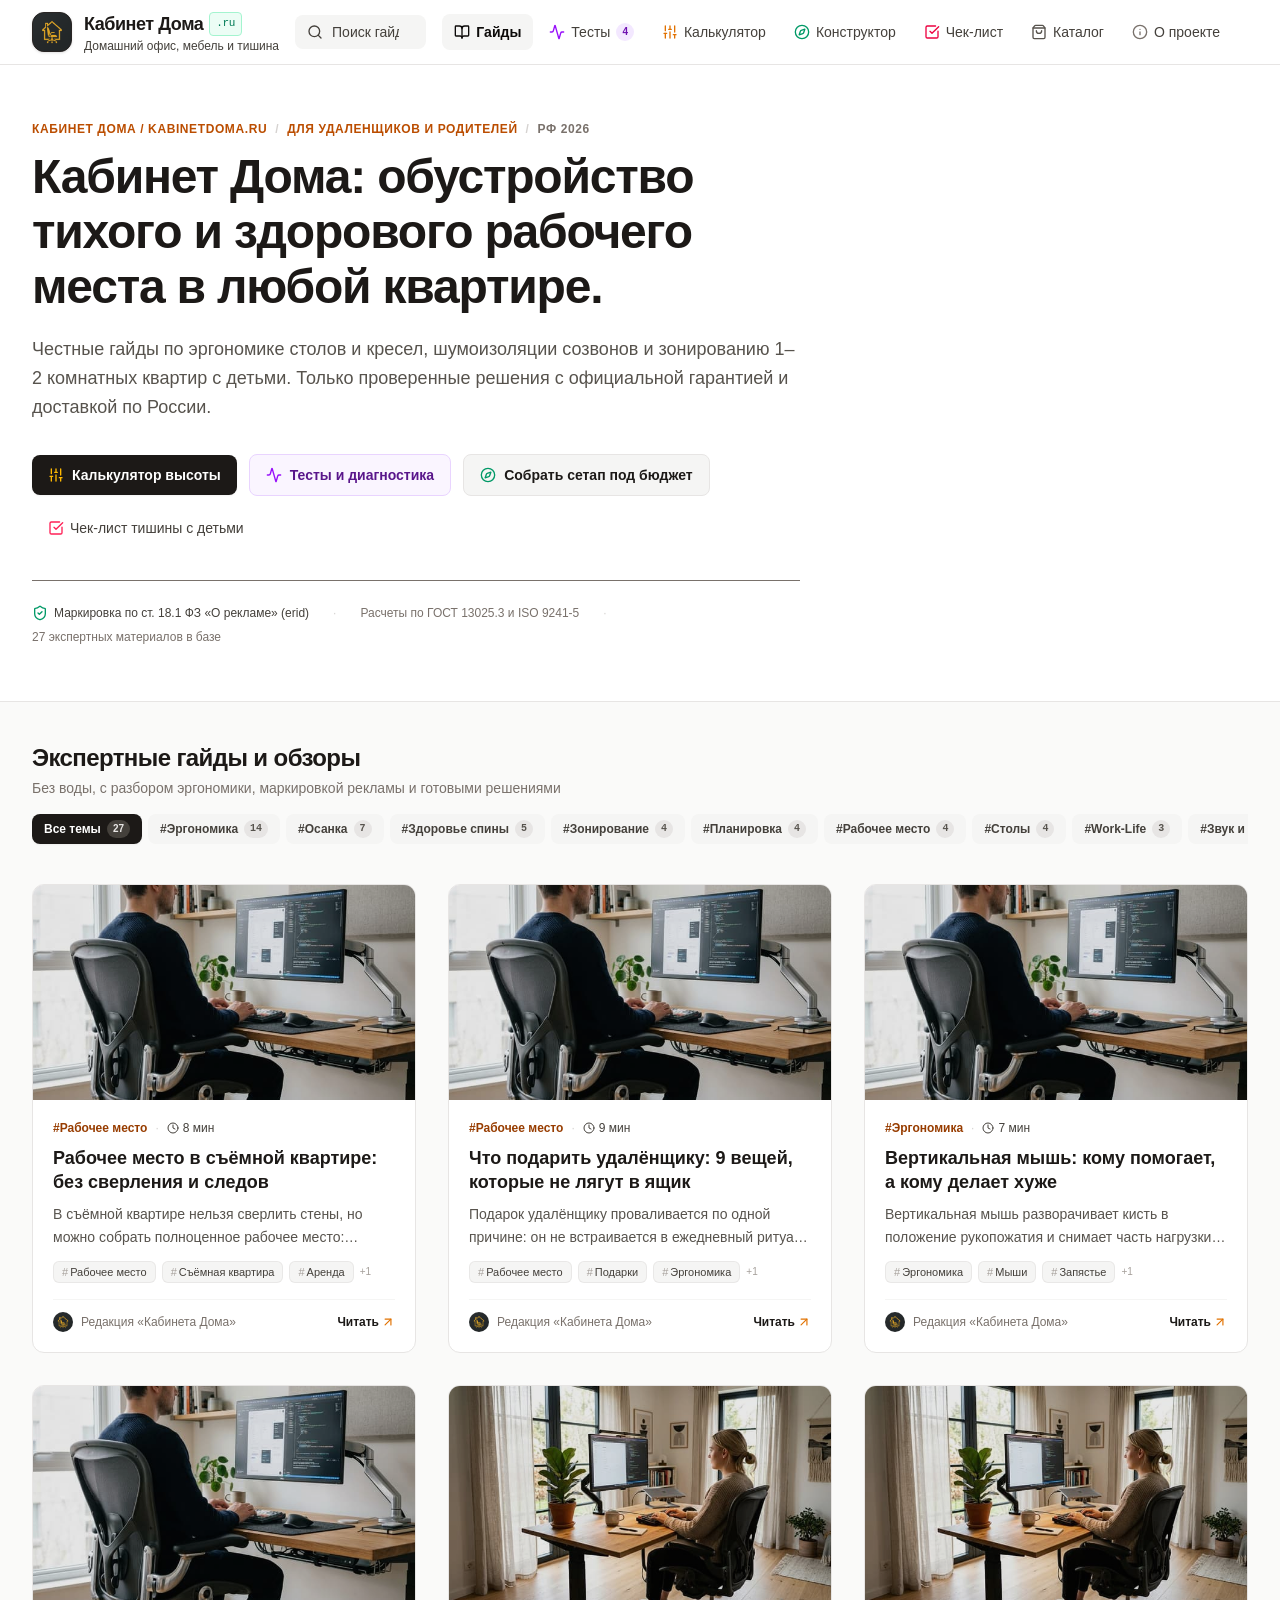
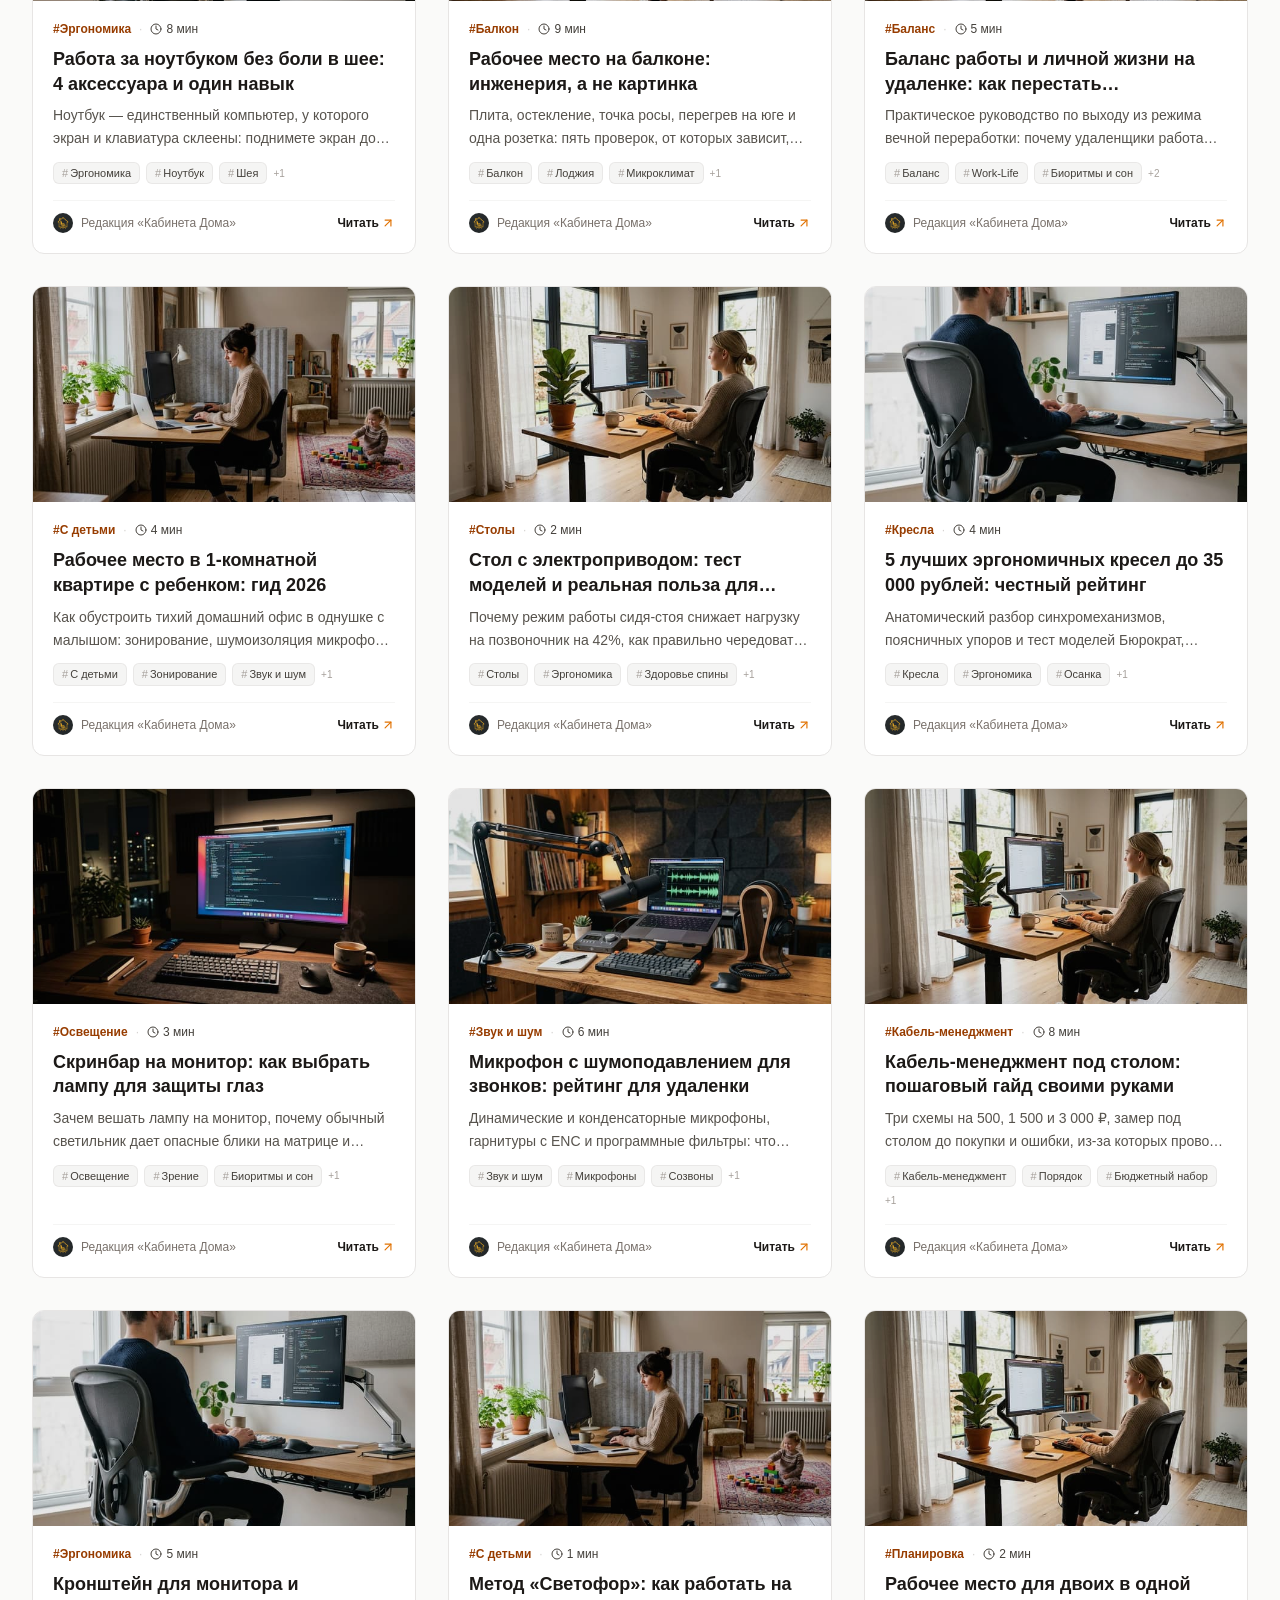
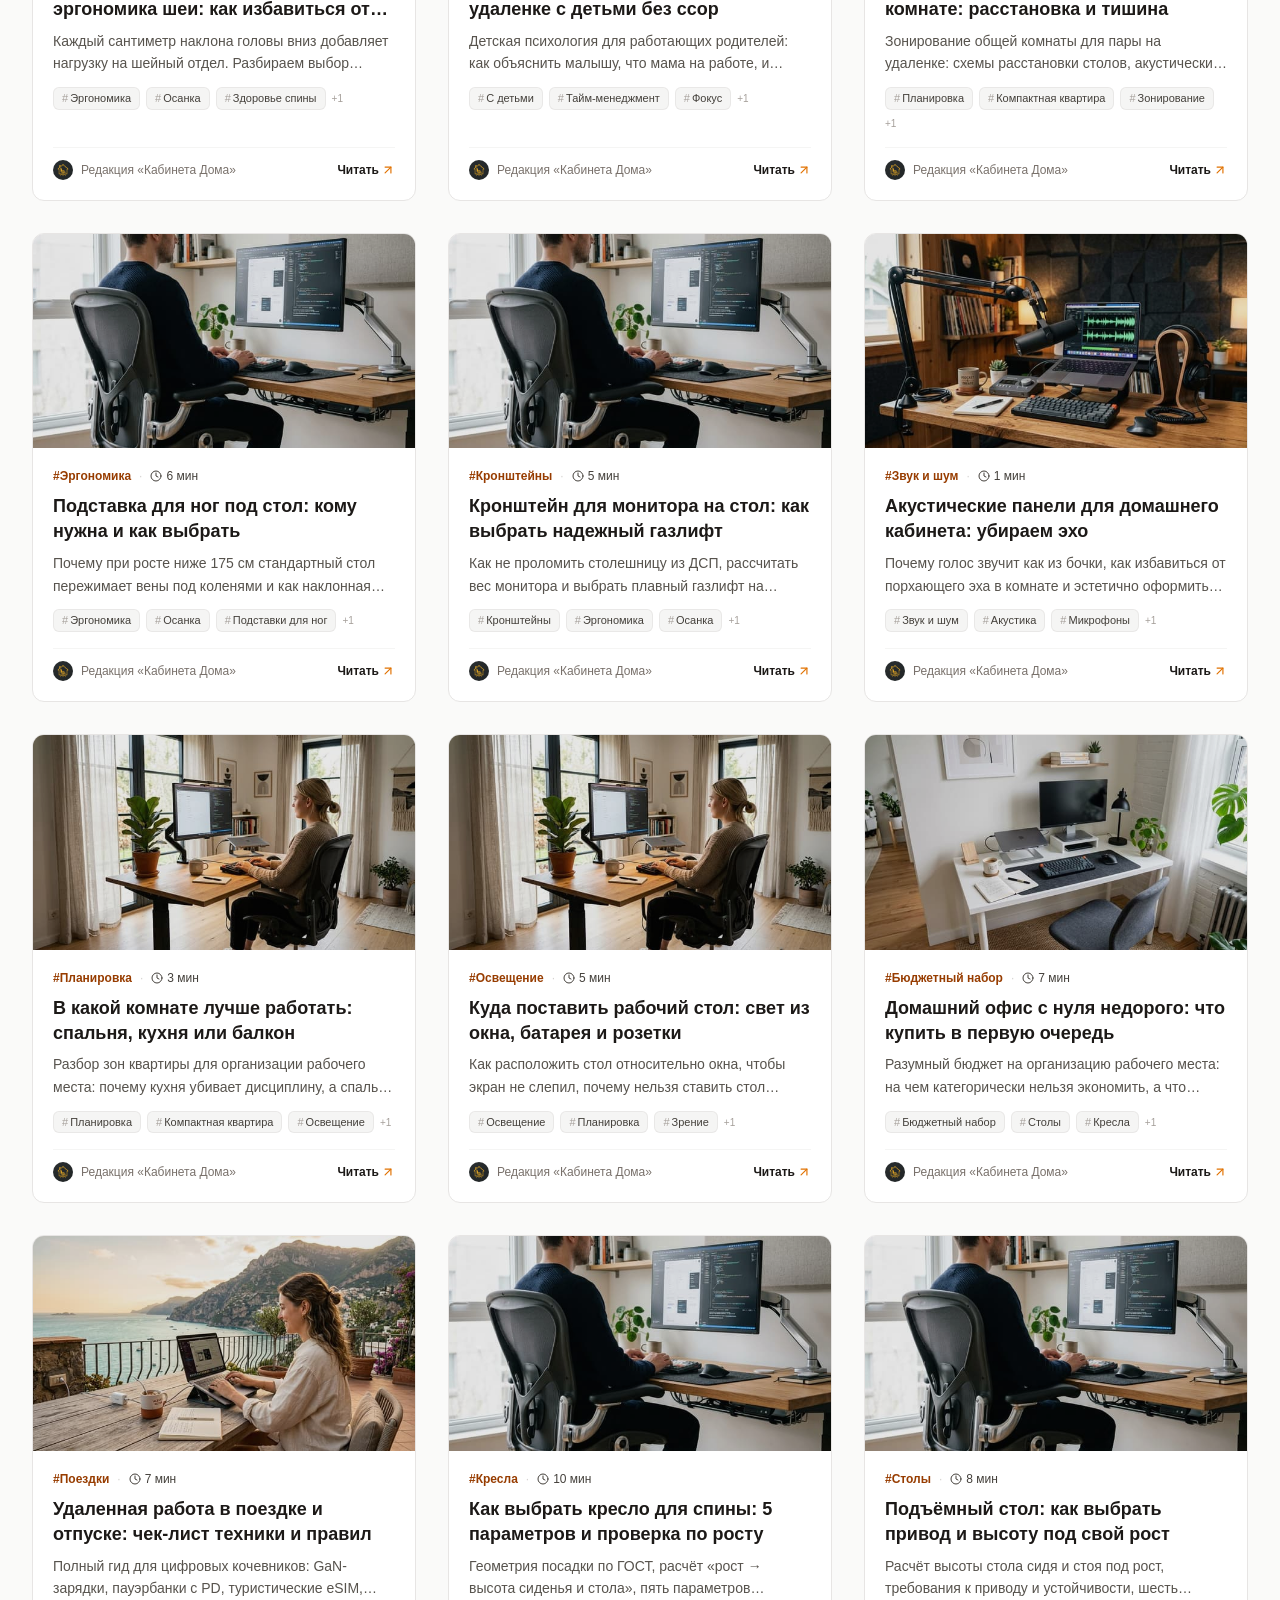
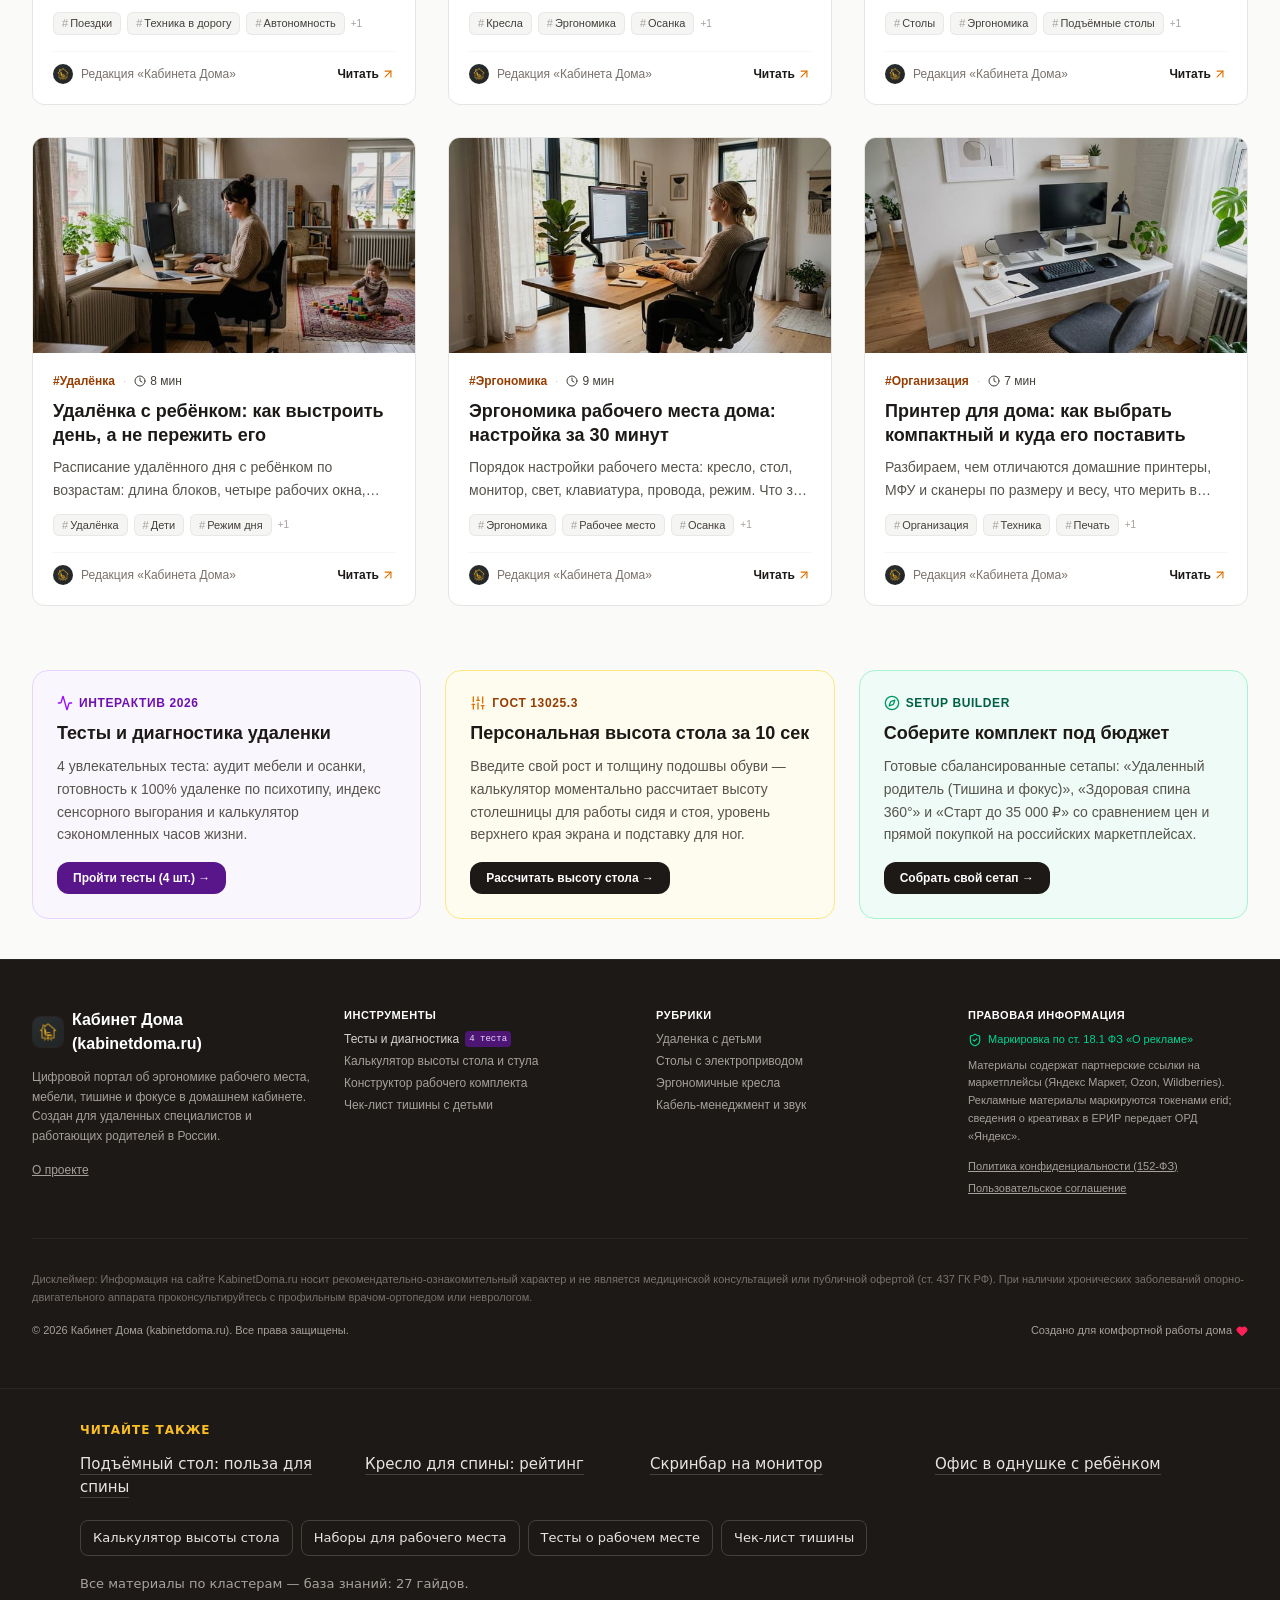
==== commit 584e3503: "Обновление сайта: статическая сборка, 26 страниц, meta-тег Mitgo/Admitad Пререндеренные статьи и раз" ====
--- a/index.html
+++ b/index.html
@@ -71,7 +71,7 @@
     <span style="display:none" aria-hidden="true">4z6mlgyzcx5v4d6k</span>
 
     <!-- Yandex.Metrika noscript fallback -->
-    <div id="root"><div class="min-h-screen flex flex-col bg-stone-50 text-stone-900 selection:bg-amber-100 selection:text-amber-900"><a href="#main" class="sr-only focus:not-sr-only focus:absolute focus:top-2 focus:left-2 focus:z-50 focus:px-4 focus:py-2 focus:bg-stone-900 focus:text-white focus:rounded-lg focus:font-semibold">Перейти к содержанию</a><header class="sticky top-0 z-40 bg-white/95 backdrop-blur-md border-b border-stone-200"><div class="max-w-7xl mx-auto px-4 sm:px-6 lg:px-8"><div class="flex items-center justify-between h-16 gap-4"><a href="/" class="flex items-center gap-3 cursor-pointer group select-none flex-shrink-0 no-underline"><div class="w-10 h-10 rounded-xl overflow-hidden bg-stone-900 border border-stone-800 shadow-sm flex items-center justify-center flex-shrink-0 group-hover:scale-105 transition-transform"><img sizes="48px" srcset="/logo-64.png 64w, /logo-128.png 128w, /logo.png 512w" loading="lazy" alt="Кабинет Дома" class="w-full h-full object-cover" width="512" height="512" src="/logo.png"></div><div><div class="font-bold text-lg tracking-tight text-stone-900 group-hover:text-amber-700 transition-colors flex items-center gap-1.5">Кабинет Дома<span class="text-[11px] font-mono font-medium text-emerald-700 bg-emerald-50 px-1.5 py-0.5 rounded border border-emerald-200">.ru</span></div><p class="text-xs text-stone-700 hidden sm:block">Домашний офис, мебель и тишина</p></div></a><div class="hidden md:flex items-center relative flex-1 max-w-xs lg:max-w-sm"><svg xmlns="http://www.w3.org/2000/svg" width="24" height="24" viewBox="0 0 24 24" fill="none" stroke="currentColor" stroke-width="2" stroke-linecap="round" stroke-linejoin="round" class="lucide lucide-search w-4 h-4 text-stone-700 absolute left-3 pointer-events-none" aria-hidden="true"><path d="m21 21-4.34-4.34"></path><circle cx="11" cy="11" r="8"></circle></svg><input placeholder="Поиск гайдов, столов, кресел..." aria-label="Поиск по статьям" class="w-full pl-9 pr-3 py-1.5 text-sm bg-stone-100 hover:bg-stone-150 focus:bg-white border border-transparent focus:border-amber-400 rounded-lg outline-none transition-all placeholder:text-stone-700" type="search" value=""></div><nav class="hidden lg:flex items-center gap-1 text-sm font-medium text-stone-700"><button class="px-3 py-2 rounded-lg transition-colors flex items-center gap-1.5 text-stone-950 bg-stone-100 font-semibold"><svg xmlns="http://www.w3.org/2000/svg" width="24" height="24" viewBox="0 0 24 24" fill="none" stroke="currentColor" stroke-width="2" stroke-linecap="round" stroke-linejoin="round" class="lucide lucide-book-open w-4 h-4" aria-hidden="true"><path d="M12 7v14"></path><path d="M3 18a1 1 0 0 1-1-1V4a1 1 0 0 1 1-1h5a4 4 0 0 1 4 4 4 4 0 0 1 4-4h5a1 1 0 0 1 1 1v13a1 1 0 0 1-1 1h-6a3 3 0 0 0-3 3 3 3 0 0 0-3-3z"></path></svg>Гайды</button><button class="px-3 py-2 rounded-lg transition-colors flex items-center gap-1.5 hover:text-stone-900 hover:bg-stone-50"><svg xmlns="http://www.w3.org/2000/svg" width="24" height="24" viewBox="0 0 24 24" fill="none" stroke="currentColor" stroke-width="2" stroke-linecap="round" stroke-linejoin="round" class="lucide lucide-activity w-4 h-4 text-purple-600" aria-hidden="true"><path d="M22 12h-2.48a2 2 0 0 0-1.93 1.46l-2.35 8.36a.25.25 0 0 1-.48 0L9.24 2.18a.25.25 0 0 0-.48 0l-2.35 8.36A2 2 0 0 1 4.49 12H2"></path></svg><span>Тесты</span><span class="text-[10px] font-bold px-1.5 py-0.5 bg-purple-100 text-purple-800 rounded-full">4</span></button><button class="px-3 py-2 rounded-lg transition-colors flex items-center gap-1.5 hover:text-stone-900 hover:bg-stone-50"><svg xmlns="http://www.w3.org/2000/svg" width="24" height="24" viewBox="0 0 24 24" fill="none" stroke="currentColor" stroke-width="2" stroke-linecap="round" stroke-linejoin="round" class="lucide lucide-sliders-vertical w-4 h-4 text-amber-600" aria-hidden="true"><path d="M10 8h4"></path><path d="M12 21v-9"></path><path d="M12 8V3"></path><path d="M17 16h4"></path><path d="M19 12V3"></path><path d="M19 21v-5"></path><path d="M3 14h4"></path><path d="M5 10V3"></path><path d="M5 21v-7"></path></svg>Калькулятор</button><button class="px-3 py-2 rounded-lg transition-colors flex items-center gap-1.5 hover:text-stone-900 hover:bg-stone-50"><svg xmlns="http://www.w3.org/2000/svg" width="24" height="24" viewBox="0 0 24 24" fill="none" stroke="currentColor" stroke-width="2" stroke-linecap="round" stroke-linejoin="round" class="lucide lucide-compass w-4 h-4 text-emerald-600" aria-hidden="true"><path d="m16.24 7.76-1.804 5.411a2 2 0 0 1-1.265 1.265L7.76 16.24l1.804-5.411a2 2 0 0 1 1.265-1.265z"></path><circle cx="12" cy="12" r="10"></circle></svg>Конструктор</button><button class="px-3 py-2 rounded-lg transition-colors flex items-center gap-1.5 hover:text-stone-900 hover:bg-stone-50"><svg xmlns="http://www.w3.org/2000/svg" width="24" height="24" viewBox="0 0 24 24" fill="none" stroke="currentColor" stroke-width="2" stroke-linecap="round" stroke-linejoin="round" class="lucide lucide-square-check-big w-4 h-4 text-rose-600" aria-hidden="true"><path d="M21 10.656V19a2 2 0 0 1-2 2H5a2 2 0 0 1-2-2V5a2 2 0 0 1 2-2h12.344"></path><path d="m9 11 3 3L22 4"></path></svg>Чек-лист</button><button class="px-3 py-2 rounded-lg transition-colors flex items-center gap-1.5 hover:text-stone-900 hover:bg-stone-50"><svg xmlns="http://www.w3.org/2000/svg" width="24" height="24" viewBox="0 0 24 24" fill="none" stroke="currentColor" stroke-width="2" stroke-linecap="round" stroke-linejoin="round" class="lucide lucide-shopping-bag w-4 h-4 text-stone-600" aria-hidden="true"><path d="M16 10a4 4 0 0 1-8 0"></path><path d="M3.103 6.034h17.794"></path><path d="M3.4 5.467a2 2 0 0 0-.4 1.2V20a2 2 0 0 0 2 2h14a2 2 0 0 0 2-2V6.667a2 2 0 0 0-.4-1.2l-2-2.667A2 2 0 0 0 17 2H7a2 2 0 0 0-1.6.8z"></path></svg>Каталог</button><button class="px-3 py-2 rounded-lg transition-colors flex items-center gap-1.5 hover:text-stone-900 hover:bg-stone-50"><svg xmlns="http://www.w3.org/2000/svg" width="24" height="24" viewBox="0 0 24 24" fill="none" stroke="currentColor" stroke-width="2" stroke-linecap="round" stroke-linejoin="round" class="lucide lucide-info w-4 h-4 text-stone-500" aria-hidden="true"><circle cx="12" cy="12" r="10"></circle><path d="M12 16v-4"></path><path d="M12 8h.01"></path></svg>О проекте</button></nav><div class="flex items-center gap-2"><button class="lg:hidden p-2 rounded-lg text-stone-600 hover:bg-stone-100 transition-colors" aria-label="Меню навигации"><svg xmlns="http://www.w3.org/2000/svg" width="24" height="24" viewBox="0 0 24 24" fill="none" stroke="currentColor" stroke-width="2" stroke-linecap="round" stroke-linejoin="round" class="lucide lucide-menu w-5 h-5" aria-hidden="true"><path d="M4 5h16"></path><path d="M4 12h16"></path><path d="M4 19h16"></path></svg></button></div></div></div></header><main id="main" class="flex-1"><div><section class="border-b border-stone-200 bg-white"><div class="max-w-7xl mx-auto px-4 sm:px-6 lg:px-8 py-10 md:py-14"><div class="max-w-3xl"><div class="text-xs uppercase tracking-wider font-semibold text-amber-700 mb-3 flex items-center gap-2"><span>Кабинет Дома / KabinetDoma.ru</span><span aria-hidden="true" class="text-stone-300">/</span><span>Для удаленщиков и родителей</span><span aria-hidden="true" class="text-stone-300">/</span><span class="text-stone-500">РФ 2026</span></div><h1 class="text-3xl sm:text-4xl md:text-5xl font-extrabold text-stone-900 tracking-tight leading-[1.15] mb-5">Кабинет Дома: обустройство тихого и здорового рабочего места в любой квартире.</h1><p class="text-base sm:text-lg text-stone-600 leading-relaxed mb-8">Честные гайды по эргономике столов и кресел, шумоизоляции созвонов и зонированию 1–2 комнатных квартир с детьми. Только проверенные решения с официальной гарантией и доставкой по России.</p><div class="flex flex-wrap items-center gap-3"><button class="px-4 py-2.5 rounded-lg text-sm font-semibold bg-stone-900 hover:bg-stone-800 text-white transition-all shadow-xs flex items-center gap-2"><svg xmlns="http://www.w3.org/2000/svg" width="24" height="24" viewBox="0 0 24 24" fill="none" stroke="currentColor" stroke-width="2" stroke-linecap="round" stroke-linejoin="round" class="lucide lucide-sliders-vertical w-4 h-4 text-amber-400" aria-hidden="true"><path d="M10 8h4"></path><path d="M12 21v-9"></path><path d="M12 8V3"></path><path d="M17 16h4"></path><path d="M19 12V3"></path><path d="M19 21v-5"></path><path d="M3 14h4"></path><path d="M5 10V3"></path><path d="M5 21v-7"></path></svg>Калькулятор высоты</button><button class="px-4 py-2.5 rounded-lg text-sm font-semibold bg-purple-50 hover:bg-purple-100 text-purple-900 border border-purple-200 transition-all flex items-center gap-2"><svg xmlns="http://www.w3.org/2000/svg" width="24" height="24" viewBox="0 0 24 24" fill="none" stroke="currentColor" stroke-width="2" stroke-linecap="round" stroke-linejoin="round" class="lucide lucide-activity w-4 h-4 text-purple-600" aria-hidden="true"><path d="M22 12h-2.48a2 2 0 0 0-1.93 1.46l-2.35 8.36a.25.25 0 0 1-.48 0L9.24 2.18a.25.25 0 0 0-.48 0l-2.35 8.36A2 2 0 0 1 4.49 12H2"></path></svg>Тесты и диагностика</button><button class="px-4 py-2.5 rounded-lg text-sm font-semibold bg-stone-100 hover:bg-stone-200 text-stone-900 transition-all border border-stone-200 flex items-center gap-2"><svg xmlns="http://www.w3.org/2000/svg" width="24" height="24" viewBox="0 0 24 24" fill="none" stroke="currentColor" stroke-width="2" stroke-linecap="round" stroke-linejoin="round" class="lucide lucide-compass w-4 h-4 text-emerald-600" aria-hidden="true"><path d="m16.24 7.76-1.804 5.411a2 2 0 0 1-1.265 1.265L7.76 16.24l1.804-5.411a2 2 0 0 1 1.265-1.265z"></path><circle cx="12" cy="12" r="10"></circle></svg>Собрать сетап под бюджет</button><button class="px-4 py-2.5 rounded-lg text-sm font-medium text-stone-700 hover:text-stone-900 hover:bg-stone-100 transition-all flex items-center gap-1.5"><svg xmlns="http://www.w3.org/2000/svg" width="24" height="24" viewBox="0 0 24 24" fill="none" stroke="currentColor" stroke-width="2" stroke-linecap="round" stroke-linejoin="round" class="lucide lucide-square-check-big w-4 h-4 text-rose-500" aria-hidden="true"><path d="M21 10.656V19a2 2 0 0 1-2 2H5a2 2 0 0 1-2-2V5a2 2 0 0 1 2-2h12.344"></path><path d="m9 11 3 3L22 4"></path></svg>Чек-лист тишины с детьми</button></div><div class="mt-8 pt-6 border-t border-stone-150 flex flex-wrap items-center gap-y-2 gap-x-6 text-xs text-stone-500"><div class="flex items-center gap-1.5 text-stone-700"><svg xmlns="http://www.w3.org/2000/svg" width="24" height="24" viewBox="0 0 24 24" fill="none" stroke="currentColor" stroke-width="2" stroke-linecap="round" stroke-linejoin="round" class="lucide lucide-shield-check w-4 h-4 text-emerald-600" aria-hidden="true"><path d="M20 13c0 5-3.5 7.5-7.66 8.95a1 1 0 0 1-.67-.01C7.5 20.5 4 18 4 13V6a1 1 0 0 1 1-1c2 0 4.5-1.2 6.24-2.72a1.17 1.17 0 0 1 1.52 0C14.51 3.81 17 5 19 5a1 1 0 0 1 1 1z"></path><path d="m9 12 2 2 4-4"></path></svg><span>Маркировка по ст. 18.1 ФЗ «О рекламе» (erid)</span></div><span aria-hidden="true" class="text-stone-300">·</span><div>Расчеты по ГОСТ 13025.3 и ISO 9241-5</div><span aria-hidden="true" class="text-stone-300">·</span><div>27 экспертных материалов в базе</div></div></div></div></section><div class="max-w-7xl mx-auto px-4 sm:px-6 lg:px-8 py-10"><div class="flex flex-col gap-4 mb-8"><div class="flex flex-col sm:flex-row sm:items-center justify-between gap-3"><div><h2 class="text-xl sm:text-2xl font-extrabold text-stone-900 tracking-tight flex items-center gap-2 flex-wrap"><span>Экспертные гайды и обзоры</span></h2><p class="text-xs sm:text-sm text-stone-500 mt-1">Без воды, с разбором эргономики, маркировкой рекламы и готовыми решениями</p></div></div><div class="flex items-center gap-1.5 overflow-x-auto pb-2 scrollbar-none"><button type="button" class="px-3 py-1.5 text-xs font-semibold rounded-lg transition-colors whitespace-nowrap flex items-center gap-1.5 cursor-pointer bg-stone-900 text-white shadow-xs"><span>Все темы</span><span class="text-[10px] px-1.5 py-0.5 rounded-full bg-stone-700 text-stone-200">27</span></button><button type="button" class="px-3 py-1.5 text-xs font-semibold rounded-lg transition-colors whitespace-nowrap flex items-center gap-1.5 cursor-pointer bg-stone-100 text-stone-700 hover:bg-stone-200"><span>#Эргономика</span><span class="text-[10px] px-1.5 py-0.5 rounded-full font-mono bg-stone-200 text-stone-600">14</span></button><button type="button" class="px-3 py-1.5 text-xs font-semibold rounded-lg transition-colors whitespace-nowrap flex items-center gap-1.5 cursor-pointer bg-stone-100 text-stone-700 hover:bg-stone-200"><span>#Осанка</span><span class="text-[10px] px-1.5 py-0.5 rounded-full font-mono bg-stone-200 text-stone-600">7</span></button><button type="button" class="px-3 py-1.5 text-xs font-semibold rounded-lg transition-colors whitespace-nowrap flex items-center gap-1.5 cursor-pointer bg-stone-100 text-stone-700 hover:bg-stone-200"><span>#Здоровье спины</span><span class="text-[10px] px-1.5 py-0.5 rounded-full font-mono bg-stone-200 text-stone-600">5</span></button><button type="button" class="px-3 py-1.5 text-xs font-semibold rounded-lg transition-colors whitespace-nowrap flex items-center gap-1.5 cursor-pointer bg-stone-100 text-stone-700 hover:bg-stone-200"><span>#Зонирование</span><span class="text-[10px] px-1.5 py-0.5 rounded-full font-mono bg-stone-200 text-stone-600">4</span></button><button type="button" class="px-3 py-1.5 text-xs font-semibold rounded-lg transition-colors whitespace-nowrap flex items-center gap-1.5 cursor-pointer bg-stone-100 text-stone-700 hover:bg-stone-200"><span>#Планировка</span><span class="text-[10px] px-1.5 py-0.5 rounded-full font-mono bg-stone-200 text-stone-600">4</span></button><button type="button" class="px-3 py-1.5 text-xs font-semibold rounded-lg transition-colors whitespace-nowrap flex items-center gap-1.5 cursor-pointer bg-stone-100 text-stone-700 hover:bg-stone-200"><span>#Рабочее место</span><span class="text-[10px] px-1.5 py-0.5 rounded-full font-mono bg-stone-200 text-stone-600">4</span></button><button type="button" class="px-3 py-1.5 text-xs font-semibold rounded-lg transition-colors whitespace-nowrap flex items-center gap-1.5 cursor-pointer bg-stone-100 text-stone-700 hover:bg-stone-200"><span>#Столы</span><span class="text-[10px] px-1.5 py-0.5 rounded-full font-mono bg-stone-200 text-stone-600">4</span></button><button type="button" class="px-3 py-1.5 text-xs font-semibold rounded-lg transition-colors whitespace-nowrap flex items-center gap-1.5 cursor-pointer bg-stone-100 text-stone-700 hover:bg-stone-200"><span>#Звук и шум</span><span class="text-[10px] px-1.5 py-0.5 rounded-full font-mono bg-stone-200 text-stone-600">3</span></button><button type="button" class="px-3 py-1.5 text-xs font-semibold rounded-lg transition-colors whitespace-nowrap flex items-center gap-1.5 cursor-pointer bg-stone-100 text-stone-700 hover:bg-stone-200"><span>#Компактная квартира</span><span class="text-[10px] px-1.5 py-0.5 rounded-full font-mono bg-stone-200 text-stone-600">3</span></button><button type="button" class="px-3 py-1.5 text-xs font-semibold rounded-lg transition-colors whitespace-nowrap flex items-center gap-1.5 cursor-pointer bg-stone-100 text-stone-700 hover:bg-stone-200"><span>#Кресла</span><span class="text-[10px] px-1.5 py-0.5 rounded-full font-mono bg-stone-200 text-stone-600">3</span></button><button type="button" class="px-3 py-1.5 text-xs font-semibold rounded-lg transition-colors whitespace-nowrap flex items-center gap-1.5 cursor-pointer bg-stone-100 text-stone-700 hover:bg-stone-200"><span>#Освещение</span><span class="text-[10px] px-1.5 py-0.5 rounded-full font-mono bg-stone-200 text-stone-600">3</span></button><button type="button" class="px-3 py-1.5 text-xs font-semibold rounded-lg transition-colors whitespace-nowrap flex items-center gap-1.5 cursor-pointer bg-stone-100 text-stone-700 hover:bg-stone-200"><span>#Work-Life</span><span class="text-[10px] px-1.5 py-0.5 rounded-full font-mono bg-stone-200 text-stone-600">3</span></button><button type="button" class="px-3 py-1.5 text-xs font-semibold rounded-lg transition-colors whitespace-nowrap flex items-center gap-1.5 cursor-pointer bg-stone-100 text-stone-700 hover:bg-stone-200"><span>#Биоритмы и сон</span><span class="text-[10px] px-1.5 py-0.5 rounded-full font-mono bg-stone-200 text-stone-600">2</span></button><button type="button" class="px-3 py-1.5 text-xs font-semibold rounded-lg transition-colors whitespace-nowrap flex items-center gap-1.5 cursor-pointer bg-stone-100 text-stone-700 hover:bg-stone-200"><span>#Бюджетный набор</span><span class="text-[10px] px-1.5 py-0.5 rounded-full font-mono bg-stone-200 text-stone-600">2</span></button><button type="button" class="px-3 py-1.5 text-xs font-semibold rounded-lg transition-colors whitespace-nowrap flex items-center gap-1.5 cursor-pointer bg-stone-100 text-stone-700 hover:bg-stone-200"><span>#Зрение</span><span class="text-[10px] px-1.5 py-0.5 rounded-full font-mono bg-stone-200 text-stone-600">2</span></button><button type="button" class="px-3 py-1.5 text-xs font-semibold rounded-lg transition-colors whitespace-nowrap flex items-center gap-1.5 cursor-pointer bg-stone-100 text-stone-700 hover:bg-stone-200"><span>#Микрофоны</span><span class="text-[10px] px-1.5 py-0.5 rounded-full font-mono bg-stone-200 text-stone-600">2</span></button><button type="button" class="px-3 py-1.5 text-xs font-semibold rounded-lg transition-colors whitespace-nowrap flex items-center gap-1.5 cursor-pointer bg-stone-100 text-stone-700 hover:bg-stone-200"><span>#Организация</span><span class="text-[10px] px-1.5 py-0.5 rounded-full font-mono bg-stone-200 text-stone-600">2</span></button><button type="button" class="px-3 py-1.5 text-xs font-semibold rounded-lg transition-colors whitespace-nowrap flex items-center gap-1.5 cursor-pointer bg-stone-100 text-stone-700 hover:bg-stone-200"><span>#Психология</span><span class="text-[10px] px-1.5 py-0.5 rounded-full font-mono bg-stone-200 text-stone-600">2</span></button><button type="button" class="px-3 py-1.5 text-xs font-semibold rounded-lg transition-colors whitespace-nowrap flex items-center gap-1.5 cursor-pointer bg-stone-100 text-stone-700 hover:bg-stone-200"><span>#С детьми</span><span class="text-[10px] px-1.5 py-0.5 rounded-full font-mono bg-stone-200 text-stone-600">2</span></button><button type="button" class="px-3 py-1.5 text-xs font-semibold rounded-lg transition-colors whitespace-nowrap flex items-center gap-1.5 cursor-pointer bg-stone-100 text-stone-700 hover:bg-stone-200"><span>#Тайм-менеджмент</span><span class="text-[10px] px-1.5 py-0.5 rounded-full font-mono bg-stone-200 text-stone-600">2</span></button><button type="button" class="px-3 py-1.5 text-xs font-semibold rounded-lg transition-colors whitespace-nowrap flex items-center gap-1.5 cursor-pointer bg-stone-100 text-stone-700 hover:bg-stone-200"><span>#Удалёнка</span><span class="text-[10px] px-1.5 py-0.5 rounded-full font-mono bg-stone-200 text-stone-600">2</span></button><button type="button" class="px-3 py-1.5 text-xs font-semibold rounded-lg transition-colors whitespace-nowrap flex items-center gap-1.5 cursor-pointer bg-stone-100 text-stone-700 hover:bg-stone-200"><span>#Фокус</span><span class="text-[10px] px-1.5 py-0.5 rounded-full font-mono bg-stone-200 text-stone-600">2</span></button><button type="button" class="px-3 py-1.5 text-xs font-semibold rounded-lg transition-colors whitespace-nowrap flex items-center gap-1.5 cursor-pointer bg-stone-100 text-stone-700 hover:bg-stone-200"><span>#Автономность</span><span class="text-[10px] px-1.5 py-0.5 rounded-full font-mono bg-stone-200 text-stone-600">1</span></button><button type="button" class="px-3 py-1.5 text-xs font-semibold rounded-lg transition-colors whitespace-nowrap flex items-center gap-1.5 cursor-pointer bg-stone-100 text-stone-700 hover:bg-stone-200"><span>#Аксессуары</span><span class="text-[10px] px-1.5 py-0.5 rounded-full font-mono bg-stone-200 text-stone-600">1</span></button><button type="button" class="px-3 py-1.5 text-xs font-semibold rounded-lg transition-colors whitespace-nowrap flex items-center gap-1.5 cursor-pointer bg-stone-100 text-stone-700 hover:bg-stone-200"><span>#Акустика</span><span class="text-[10px] px-1.5 py-0.5 rounded-full font-mono bg-stone-200 text-stone-600">1</span></button><button type="button" class="px-3 py-1.5 text-xs font-semibold rounded-lg transition-colors whitespace-nowrap flex items-center gap-1.5 cursor-pointer bg-stone-100 text-stone-700 hover:bg-stone-200"><span>#Аренда</span><span class="text-[10px] px-1.5 py-0.5 rounded-full font-mono bg-stone-200 text-stone-600">1</span></button><button type="button" class="px-3 py-1.5 text-xs font-semibold rounded-lg transition-colors whitespace-nowrap flex items-center gap-1.5 cursor-pointer bg-stone-100 text-stone-700 hover:bg-stone-200"><span>#Баланс</span><span class="text-[10px] px-1.5 py-0.5 rounded-full font-mono bg-stone-200 text-stone-600">1</span></button><button type="button" class="px-3 py-1.5 text-xs font-semibold rounded-lg transition-colors whitespace-nowrap flex items-center gap-1.5 cursor-pointer bg-stone-100 text-stone-700 hover:bg-stone-200"><span>#Балкон</span><span class="text-[10px] px-1.5 py-0.5 rounded-full font-mono bg-stone-200 text-stone-600">1</span></button><button type="button" class="px-3 py-1.5 text-xs font-semibold rounded-lg transition-colors whitespace-nowrap flex items-center gap-1.5 cursor-pointer bg-stone-100 text-stone-700 hover:bg-stone-200"><span>#Дети</span><span class="text-[10px] px-1.5 py-0.5 rounded-full font-mono bg-stone-200 text-stone-600">1</span></button><button type="button" class="px-3 py-1.5 text-xs font-semibold rounded-lg transition-colors whitespace-nowrap flex items-center gap-1.5 cursor-pointer bg-stone-100 text-stone-700 hover:bg-stone-200"><span>#Домашний офис</span><span class="text-[10px] px-1.5 py-0.5 rounded-full font-mono bg-stone-200 text-stone-600">1</span></button><button type="button" class="px-3 py-1.5 text-xs font-semibold rounded-lg transition-colors whitespace-nowrap flex items-center gap-1.5 cursor-pointer bg-stone-100 text-stone-700 hover:bg-stone-200"><span>#Запястье</span><span class="text-[10px] px-1.5 py-0.5 rounded-full font-mono bg-stone-200 text-stone-600">1</span></button><button type="button" class="px-3 py-1.5 text-xs font-semibold rounded-lg transition-colors whitespace-nowrap flex items-center gap-1.5 cursor-pointer bg-stone-100 text-stone-700 hover:bg-stone-200"><span>#Инженерия</span><span class="text-[10px] px-1.5 py-0.5 rounded-full font-mono bg-stone-200 text-stone-600">1</span></button><button type="button" class="px-3 py-1.5 text-xs font-semibold rounded-lg transition-colors whitespace-nowrap flex items-center gap-1.5 cursor-pointer bg-stone-100 text-stone-700 hover:bg-stone-200"><span>#Кабель-менеджмент</span><span class="text-[10px] px-1.5 py-0.5 rounded-full font-mono bg-stone-200 text-stone-600">1</span></button><button type="button" class="px-3 py-1.5 text-xs font-semibold rounded-lg transition-colors whitespace-nowrap flex items-center gap-1.5 cursor-pointer bg-stone-100 text-stone-700 hover:bg-stone-200"><span>#Кронштейны</span><span class="text-[10px] px-1.5 py-0.5 rounded-full font-mono bg-stone-200 text-stone-600">1</span></button><button type="button" class="px-3 py-1.5 text-xs font-semibold rounded-lg transition-colors whitespace-nowrap flex items-center gap-1.5 cursor-pointer bg-stone-100 text-stone-700 hover:bg-stone-200"><span>#Лоджия</span><span class="text-[10px] px-1.5 py-0.5 rounded-full font-mono bg-stone-200 text-stone-600">1</span></button><button type="button" class="px-3 py-1.5 text-xs font-semibold rounded-lg transition-colors whitespace-nowrap flex items-center gap-1.5 cursor-pointer bg-stone-100 text-stone-700 hover:bg-stone-200"><span>#Микроклимат</span><span class="text-[10px] px-1.5 py-0.5 rounded-full font-mono bg-stone-200 text-stone-600">1</span></button><button type="button" class="px-3 py-1.5 text-xs font-semibold rounded-lg transition-colors whitespace-nowrap flex items-center gap-1.5 cursor-pointer bg-stone-100 text-stone-700 hover:bg-stone-200"><span>#Мыши</span><span class="text-[10px] px-1.5 py-0.5 rounded-full font-mono bg-stone-200 text-stone-600">1</span></button><button type="button" class="px-3 py-1.5 text-xs font-semibold rounded-lg transition-colors whitespace-nowrap flex items-center gap-1.5 cursor-pointer bg-stone-100 text-stone-700 hover:bg-stone-200"><span>#Ноутбук</span><span class="text-[10px] px-1.5 py-0.5 rounded-full font-mono bg-stone-200 text-stone-600">1</span></button><button type="button" class="px-3 py-1.5 text-xs font-semibold rounded-lg transition-colors whitespace-nowrap flex items-center gap-1.5 cursor-pointer bg-stone-100 text-stone-700 hover:bg-stone-200"><span>#Печать</span><span class="text-[10px] px-1.5 py-0.5 rounded-full font-mono bg-stone-200 text-stone-600">1</span></button><button type="button" class="px-3 py-1.5 text-xs font-semibold rounded-lg transition-colors whitespace-nowrap flex items-center gap-1.5 cursor-pointer bg-stone-100 text-stone-700 hover:bg-stone-200"><span>#Подарки</span><span class="text-[10px] px-1.5 py-0.5 rounded-full font-mono bg-stone-200 text-stone-600">1</span></button><button type="button" class="px-3 py-1.5 text-xs font-semibold rounded-lg transition-colors whitespace-nowrap flex items-center gap-1.5 cursor-pointer bg-stone-100 text-stone-700 hover:bg-stone-200"><span>#Подставки для ног</span><span class="text-[10px] px-1.5 py-0.5 rounded-full font-mono bg-stone-200 text-stone-600">1</span></button><button type="button" class="px-3 py-1.5 text-xs font-semibold rounded-lg transition-colors whitespace-nowrap flex items-center gap-1.5 cursor-pointer bg-stone-100 text-stone-700 hover:bg-stone-200"><span>#Подставки для ноутбука</span><span class="text-[10px] px-1.5 py-0.5 rounded-full font-mono bg-stone-200 text-stone-600">1</span></button><button type="button" class="px-3 py-1.5 text-xs font-semibold rounded-lg transition-colors whitespace-nowrap flex items-center gap-1.5 cursor-pointer bg-stone-100 text-stone-700 hover:bg-stone-200"><span>#Подъёмные столы</span><span class="text-[10px] px-1.5 py-0.5 rounded-full font-mono bg-stone-200 text-stone-600">1</span></button><button type="button" class="px-3 py-1.5 text-xs font-semibold rounded-lg transition-colors whitespace-nowrap flex items-center gap-1.5 cursor-pointer bg-stone-100 text-stone-700 hover:bg-stone-200"><span>#Поездки</span><span class="text-[10px] px-1.5 py-0.5 rounded-full font-mono bg-stone-200 text-stone-600">1</span></button><button type="button" class="px-3 py-1.5 text-xs font-semibold rounded-lg transition-colors whitespace-nowrap flex items-center gap-1.5 cursor-pointer bg-stone-100 text-stone-700 hover:bg-stone-200"><span>#Порядок</span><span class="text-[10px] px-1.5 py-0.5 rounded-full font-mono bg-stone-200 text-stone-600">1</span></button><button type="button" class="px-3 py-1.5 text-xs font-semibold rounded-lg transition-colors whitespace-nowrap flex items-center gap-1.5 cursor-pointer bg-stone-100 text-stone-700 hover:bg-stone-200"><span>#Продуктивность</span><span class="text-[10px] px-1.5 py-0.5 rounded-full font-mono bg-stone-200 text-stone-600">1</span></button><button type="button" class="px-3 py-1.5 text-xs font-semibold rounded-lg transition-colors whitespace-nowrap flex items-center gap-1.5 cursor-pointer bg-stone-100 text-stone-700 hover:bg-stone-200"><span>#Режим дня</span><span class="text-[10px] px-1.5 py-0.5 rounded-full font-mono bg-stone-200 text-stone-600">1</span></button><button type="button" class="px-3 py-1.5 text-xs font-semibold rounded-lg transition-colors whitespace-nowrap flex items-center gap-1.5 cursor-pointer bg-stone-100 text-stone-700 hover:bg-stone-200"><span>#Созвоны</span><span class="text-[10px] px-1.5 py-0.5 rounded-full font-mono bg-stone-200 text-stone-600">1</span></button><button type="button" class="px-3 py-1.5 text-xs font-semibold rounded-lg transition-colors whitespace-nowrap flex items-center gap-1.5 cursor-pointer bg-stone-100 text-stone-700 hover:bg-stone-200"><span>#Съёмная квартира</span><span class="text-[10px] px-1.5 py-0.5 rounded-full font-mono bg-stone-200 text-stone-600">1</span></button><button type="button" class="px-3 py-1.5 text-xs font-semibold rounded-lg transition-colors whitespace-nowrap flex items-center gap-1.5 cursor-pointer bg-stone-100 text-stone-700 hover:bg-stone-200"><span>#Техника</span><span class="text-[10px] px-1.5 py-0.5 rounded-full font-mono bg-stone-200 text-stone-600">1</span></button><button type="button" class="px-3 py-1.5 text-xs font-semibold rounded-lg transition-colors whitespace-nowrap flex items-center gap-1.5 cursor-pointer bg-stone-100 text-stone-700 hover:bg-stone-200"><span>#Техника в дорогу</span><span class="text-[10px] px-1.5 py-0.5 rounded-full font-mono bg-stone-200 text-stone-600">1</span></button><button type="button" class="px-3 py-1.5 text-xs font-semibold rounded-lg transition-colors whitespace-nowrap flex items-center gap-1.5 cursor-pointer bg-stone-100 text-stone-700 hover:bg-stone-200"><span>#Туннельный синдром</span><span class="text-[10px] px-1.5 py-0.5 rounded-full font-mono bg-stone-200 text-stone-600">1</span></button><button type="button" class="px-3 py-1.5 text-xs font-semibold rounded-lg transition-colors whitespace-nowrap flex items-center gap-1.5 cursor-pointer bg-stone-100 text-stone-700 hover:bg-stone-200"><span>#Удалённая работа</span><span class="text-[10px] px-1.5 py-0.5 rounded-full font-mono bg-stone-200 text-stone-600">1</span></button><button type="button" class="px-3 py-1.5 text-xs font-semibold rounded-lg transition-colors whitespace-nowrap flex items-center gap-1.5 cursor-pointer bg-stone-100 text-stone-700 hover:bg-stone-200"><span>#Шея</span><span class="text-[10px] px-1.5 py-0.5 rounded-full font-mono bg-stone-200 text-stone-600">1</span></button></div></div><div class="grid grid-cols-1 md:grid-cols-2 lg:grid-cols-3 gap-6 sm:gap-8"><a href="/article/rabochee-mesto-v-semnoy-kvartire" class="group bg-white rounded-xl border border-stone-200 overflow-hidden hover:border-amber-400 hover:shadow-md transition-all cursor-pointer flex flex-col h-full text-inherit no-underline"><div class="relative aspect-16/9 overflow-hidden bg-stone-100"><img fetchpriority="high" sizes="(max-width: 640px) 100vw, (max-width: 1024px) 50vw, 33vw" alt="Рабочее место в съёмной квартире: без сверления и следов" class="w-full h-full object-cover group-hover:scale-103 transition-transform duration-300" decoding="async" srcset="/images/editorial/standing-desk-health-320.jpg 320w, /images/editorial/standing-desk-health-640.jpg 640w, /images/editorial/standing-desk-health.jpg 1376w" width="1376" height="768" src="/images/editorial/standing-desk-health.jpg"><div class="absolute inset-0 bg-stone-900/10 group-hover:bg-transparent transition-colors"></div></div><div class="p-5 flex-1 flex flex-col justify-between"><div><div class="flex items-center gap-2 text-xs text-stone-700 font-medium mb-2.5 flex-wrap"><span class="text-amber-800 font-semibold">#Рабочее место</span><span aria-hidden="true" class="text-stone-300">·</span><span class="flex items-center gap-1"><svg xmlns="http://www.w3.org/2000/svg" width="24" height="24" viewBox="0 0 24 24" fill="none" stroke="currentColor" stroke-width="2" stroke-linecap="round" stroke-linejoin="round" class="lucide lucide-clock w-3 h-3 text-stone-700" aria-hidden="true"><path d="M12 6v6l4 2"></path><circle cx="12" cy="12" r="10"></circle></svg>8 мин</span></div><h3 class="text-base sm:text-lg font-bold text-stone-900 leading-snug group-hover:text-amber-800 transition-colors mb-2 line-clamp-2">Рабочее место в съёмной квартире: без сверления и следов</h3><p class="text-xs sm:text-sm text-stone-600 line-clamp-2 leading-relaxed mb-3">В съёмной квартире нельзя сверлить стены, но можно собрать полноценное рабочее место: кронштейн на струбцине, свет на прищепке, акустика на скотче Command и письменная договорённость с собственником. Разбираем по шагам и с оговорками.</p><div class="flex flex-wrap items-center gap-1.5 mb-4"><span class="inline-flex items-center gap-0.5 text-[11px] font-medium px-2 py-0.5 rounded-md bg-stone-100 hover:bg-amber-100 text-stone-700 hover:text-amber-900 border border-stone-200/80 transition-colors cursor-pointer" title="Показать все материалы с тэгом #Рабочее место"><span class="text-stone-400">#</span><span>Рабочее место</span></span><span class="inline-flex items-center gap-0.5 text-[11px] font-medium px-2 py-0.5 rounded-md bg-stone-100 hover:bg-amber-100 text-stone-700 hover:text-amber-900 border border-stone-200/80 transition-colors cursor-pointer" title="Показать все материалы с тэгом #Съёмная квартира"><span class="text-stone-400">#</span><span>Съёмная квартира</span></span><span class="inline-flex items-center gap-0.5 text-[11px] font-medium px-2 py-0.5 rounded-md bg-stone-100 hover:bg-amber-100 text-stone-700 hover:text-amber-900 border border-stone-200/80 transition-colors cursor-pointer" title="Показать все материалы с тэгом #Аренда"><span class="text-stone-400">#</span><span>Аренда</span></span><span class="text-[10px] text-stone-400 font-medium">+1</span></div></div><div class="pt-3 border-t border-stone-100 flex items-center justify-between text-xs text-stone-500"><div class="flex items-center gap-2"><img sizes="20px" srcset="/logo-64.png 64w, /logo-128.png 128w, /logo.png 512w" loading="lazy" alt="Редакция «Кабинета Дома»" class="w-5 h-5 rounded-full object-cover" width="512" height="512" src="/logo.png"><span class="truncate max-w-[120px] sm:max-w-none">Редакция «Кабинета Дома»</span></div><span class="text-stone-900 font-semibold flex items-center gap-0.5 group-hover:translate-x-0.5 transition-transform">Читать<svg xmlns="http://www.w3.org/2000/svg" width="24" height="24" viewBox="0 0 24 24" fill="none" stroke="currentColor" stroke-width="2" stroke-linecap="round" stroke-linejoin="round" class="lucide lucide-arrow-up-right w-3.5 h-3.5 text-amber-600" aria-hidden="true"><path d="M7 7h10v10"></path><path d="M7 17 17 7"></path></svg></span></div></div></a><a href="/article/chto-podarit-udelenshchiku" class="group bg-white rounded-xl border border-stone-200 overflow-hidden hover:border-amber-400 hover:shadow-md transition-all cursor-pointer flex flex-col h-full text-inherit no-underline"><div class="relative aspect-16/9 overflow-hidden bg-stone-100"><img sizes="(max-width: 640px) 100vw, (max-width: 1024px) 50vw, 33vw" alt="Что подарить удалёнщику: 9 вещей, которые не лягут в ящик" class="w-full h-full object-cover group-hover:scale-103 transition-transform duration-300" loading="lazy" decoding="async" srcset="/images/editorial/standing-desk-health-320.jpg 320w, /images/editorial/standing-desk-health-640.jpg 640w, /images/editorial/standing-desk-health.jpg 1376w" width="1376" height="768" src="/images/editorial/standing-desk-health.jpg"><div class="absolute inset-0 bg-stone-900/10 group-hover:bg-transparent transition-colors"></div></div><div class="p-5 flex-1 flex flex-col justify-between"><div><div class="flex items-center gap-2 text-xs text-stone-700 font-medium mb-2.5 flex-wrap"><span class="text-amber-800 font-semibold">#Рабочее место</span><span aria-hidden="true" class="text-stone-300">·</span><span class="flex items-center gap-1"><svg xmlns="http://www.w3.org/2000/svg" width="24" height="24" viewBox="0 0 24 24" fill="none" stroke="currentColor" stroke-width="2" stroke-linecap="round" stroke-linejoin="round" class="lucide lucide-clock w-3 h-3 text-stone-700" aria-hidden="true"><path d="M12 6v6l4 2"></path><circle cx="12" cy="12" r="10"></circle></svg>9 мин</span></div><h3 class="text-base sm:text-lg font-bold text-stone-900 leading-snug group-hover:text-amber-800 transition-colors mb-2 line-clamp-2">Что подарить удалёнщику: 9 вещей, которые не лягут в ящик</h3><p class="text-xs sm:text-sm text-stone-600 line-clamp-2 leading-relaxed mb-3">Подарок удалёнщику проваливается по одной причине: он не встраивается в ежедневный ритуал. Разбираем девять вещей, которые работают каждый день, что не дарить и как проверить, что подарок не окажется на антресолях.</p><div class="flex flex-wrap items-center gap-1.5 mb-4"><span class="inline-flex items-center gap-0.5 text-[11px] font-medium px-2 py-0.5 rounded-md bg-stone-100 hover:bg-amber-100 text-stone-700 hover:text-amber-900 border border-stone-200/80 transition-colors cursor-pointer" title="Показать все материалы с тэгом #Рабочее место"><span class="text-stone-400">#</span><span>Рабочее место</span></span><span class="inline-flex items-center gap-0.5 text-[11px] font-medium px-2 py-0.5 rounded-md bg-stone-100 hover:bg-amber-100 text-stone-700 hover:text-amber-900 border border-stone-200/80 transition-colors cursor-pointer" title="Показать все материалы с тэгом #Подарки"><span class="text-stone-400">#</span><span>Подарки</span></span><span class="inline-flex items-center gap-0.5 text-[11px] font-medium px-2 py-0.5 rounded-md bg-stone-100 hover:bg-amber-100 text-stone-700 hover:text-amber-900 border border-stone-200/80 transition-colors cursor-pointer" title="Показать все материалы с тэгом #Эргономика"><span class="text-stone-400">#</span><span>Эргономика</span></span><span class="text-[10px] text-stone-400 font-medium">+1</span></div></div><div class="pt-3 border-t border-stone-100 flex items-center justify-between text-xs text-stone-500"><div class="flex items-center gap-2"><img sizes="20px" srcset="/logo-64.png 64w, /logo-128.png 128w, /logo.png 512w" loading="lazy" alt="Редакция «Кабинета Дома»" class="w-5 h-5 rounded-full object-cover" width="512" height="512" src="/logo.png"><span class="truncate max-w-[120px] sm:max-w-none">Редакция «Кабинета Дома»</span></div><span class="text-stone-900 font-semibold flex items-center gap-0.5 group-hover:translate-x-0.5 transition-transform">Читать<svg xmlns="http://www.w3.org/2000/svg" width="24" height="24" viewBox="0 0 24 24" fill="none" stroke="currentColor" stroke-width="2" stroke-linecap="round" stroke-linejoin="round" class="lucide lucide-arrow-up-right w-3.5 h-3.5 text-amber-600" aria-hidden="true"><path d="M7 7h10v10"></path><path d="M7 17 17 7"></path></svg></span></div></div></a><a href="/article/vertikalnaya-mysh-polza" class="group bg-white rounded-xl border border-stone-200 overflow-hidden hover:border-amber-400 hover:shadow-md transition-all cursor-pointer flex flex-col h-full text-inherit no-underline"><div class="relative aspect-16/9 overflow-hidden bg-stone-100"><img sizes="(max-width: 640px) 100vw, (max-width: 1024px) 50vw, 33vw" alt="Вертикальная мышь: кому помогает, а кому делает хуже" class="w-full h-full object-cover group-hover:scale-103 transition-transform duration-300" loading="lazy" decoding="async" srcset="/images/editorial/standing-desk-health-320.jpg 320w, /images/editorial/standing-desk-health-640.jpg 640w, /images/editorial/standing-desk-health.jpg 1376w" width="1376" height="768" src="/images/editorial/standing-desk-health.jpg"><div class="absolute inset-0 bg-stone-900/10 group-hover:bg-transparent transition-colors"></div></div><div class="p-5 flex-1 flex flex-col justify-between"><div><div class="flex items-center gap-2 text-xs text-stone-700 font-medium mb-2.5 flex-wrap"><span class="text-amber-800 font-semibold">#Эргономика</span><span aria-hidden="true" class="text-stone-300">·</span><span class="flex items-center gap-1"><svg xmlns="http://www.w3.org/2000/svg" width="24" height="24" viewBox="0 0 24 24" fill="none" stroke="currentColor" stroke-width="2" stroke-linecap="round" stroke-linejoin="round" class="lucide lucide-clock w-3 h-3 text-stone-700" aria-hidden="true"><path d="M12 6v6l4 2"></path><circle cx="12" cy="12" r="10"></circle></svg>7 мин</span></div><h3 class="text-base sm:text-lg font-bold text-stone-900 leading-snug group-hover:text-amber-800 transition-colors mb-2 line-clamp-2">Вертикальная мышь: кому помогает, а кому делает хуже</h3><p class="text-xs sm:text-sm text-stone-600 line-clamp-2 leading-relaxed mb-3">Вертикальная мышь разворачивает кисть в положение рукопожатия и снимает часть нагрузки с запястья. Но не всем и не всегда: разбираем, кому она помогает, кому мешает и почему боль в руке не всегда лечится заменой мыши.</p><div class="flex flex-wrap items-center gap-1.5 mb-4"><span class="inline-flex items-center gap-0.5 text-[11px] font-medium px-2 py-0.5 rounded-md bg-stone-100 hover:bg-amber-100 text-stone-700 hover:text-amber-900 border border-stone-200/80 transition-colors cursor-pointer" title="Показать все материалы с тэгом #Эргономика"><span class="text-stone-400">#</span><span>Эргономика</span></span><span class="inline-flex items-center gap-0.5 text-[11px] font-medium px-2 py-0.5 rounded-md bg-stone-100 hover:bg-amber-100 text-stone-700 hover:text-amber-900 border border-stone-200/80 transition-colors cursor-pointer" title="Показать все материалы с тэгом #Мыши"><span class="text-stone-400">#</span><span>Мыши</span></span><span class="inline-flex items-center gap-0.5 text-[11px] font-medium px-2 py-0.5 rounded-md bg-stone-100 hover:bg-amber-100 text-stone-700 hover:text-amber-900 border border-stone-200/80 transition-colors cursor-pointer" title="Показать все материалы с тэгом #Запястье"><span class="text-stone-400">#</span><span>Запястье</span></span><span class="text-[10px] text-stone-400 font-medium">+1</span></div></div><div class="pt-3 border-t border-stone-100 flex items-center justify-between text-xs text-stone-500"><div class="flex items-center gap-2"><img sizes="20px" srcset="/logo-64.png 64w, /logo-128.png 128w, /logo.png 512w" loading="lazy" alt="Редакция «Кабинета Дома»" class="w-5 h-5 rounded-full object-cover" width="512" height="512" src="/logo.png"><span class="truncate max-w-[120px] sm:max-w-none">Редакция «Кабинета Дома»</span></div><span class="text-stone-900 font-semibold flex items-center gap-0.5 group-hover:translate-x-0.5 transition-transform">Читать<svg xmlns="http://www.w3.org/2000/svg" width="24" height="24" viewBox="0 0 24 24" fill="none" stroke="currentColor" stroke-width="2" stroke-linecap="round" stroke-linejoin="round" class="lucide lucide-arrow-up-right w-3.5 h-3.5 text-amber-600" aria-hidden="true"><path d="M7 7h10v10"></path><path d="M7 17 17 7"></path></svg></span></div></div></a><a href="/article/rabota-za-noutbukom-bez-boli-v-shee" class="group bg-white rounded-xl border border-stone-200 overflow-hidden hover:border-amber-400 hover:shadow-md transition-all cursor-pointer flex flex-col h-full text-inherit no-underline"><div class="relative aspect-16/9 overflow-hidden bg-stone-100"><img sizes="(max-width: 640px) 100vw, (max-width: 1024px) 50vw, 33vw" alt="Работа за ноутбуком без боли в шее: 4 аксессуара и один навык" class="w-full h-full object-cover group-hover:scale-103 transition-transform duration-300" loading="lazy" decoding="async" srcset="/images/editorial/standing-desk-health-320.jpg 320w, /images/editorial/standing-desk-health-640.jpg 640w, /images/editorial/standing-desk-health.jpg 1376w" width="1376" height="768" src="/images/editorial/standing-desk-health.jpg"><div class="absolute inset-0 bg-stone-900/10 group-hover:bg-transparent transition-colors"></div></div><div class="p-5 flex-1 flex flex-col justify-between"><div><div class="flex items-center gap-2 text-xs text-stone-700 font-medium mb-2.5 flex-wrap"><span class="text-amber-800 font-semibold">#Эргономика</span><span aria-hidden="true" class="text-stone-300">·</span><span class="flex items-center gap-1"><svg xmlns="http://www.w3.org/2000/svg" width="24" height="24" viewBox="0 0 24 24" fill="none" stroke="currentColor" stroke-width="2" stroke-linecap="round" stroke-linejoin="round" class="lucide lucide-clock w-3 h-3 text-stone-700" aria-hidden="true"><path d="M12 6v6l4 2"></path><circle cx="12" cy="12" r="10"></circle></svg>8 мин</span></div><h3 class="text-base sm:text-lg font-bold text-stone-900 leading-snug group-hover:text-amber-800 transition-colors mb-2 line-clamp-2">Работа за ноутбуком без боли в шее: 4 аксессуара и один навык</h3><p class="text-xs sm:text-sm text-stone-600 line-clamp-2 leading-relaxed mb-3">Ноутбук — единственный компьютер, у которого экран и клавиатура склеены: поднимете экран до уровня глаз — уедут руки. Разбираем четыре аксессуара, которые решают это без покупки стационарного ПК, и один навык, без которого они бесполезны.</p><div class="flex flex-wrap items-center gap-1.5 mb-4"><span class="inline-flex items-center gap-0.5 text-[11px] font-medium px-2 py-0.5 rounded-md bg-stone-100 hover:bg-amber-100 text-stone-700 hover:text-amber-900 border border-stone-200/80 transition-colors cursor-pointer" title="Показать все материалы с тэгом #Эргономика"><span class="text-stone-400">#</span><span>Эргономика</span></span><span class="inline-flex items-center gap-0.5 text-[11px] font-medium px-2 py-0.5 rounded-md bg-stone-100 hover:bg-amber-100 text-stone-700 hover:text-amber-900 border border-stone-200/80 transition-colors cursor-pointer" title="Показать все материалы с тэгом #Ноутбук"><span class="text-stone-400">#</span><span>Ноутбук</span></span><span class="inline-flex items-center gap-0.5 text-[11px] font-medium px-2 py-0.5 rounded-md bg-stone-100 hover:bg-amber-100 text-stone-700 hover:text-amber-900 border border-stone-200/80 transition-colors cursor-pointer" title="Показать все материалы с тэгом #Шея"><span class="text-stone-400">#</span><span>Шея</span></span><span class="text-[10px] text-stone-400 font-medium">+1</span></div></div><div class="pt-3 border-t border-stone-100 flex items-center justify-between text-xs text-stone-500"><div class="flex items-center gap-2"><img sizes="20px" srcset="/logo-64.png 64w, /logo-128.png 128w, /logo.png 512w" loading="lazy" alt="Редакция «Кабинета Дома»" class="w-5 h-5 rounded-full object-cover" width="512" height="512" src="/logo.png"><span class="truncate max-w-[120px] sm:max-w-none">Редакция «Кабинета Дома»</span></div><span class="text-stone-900 font-semibold flex items-center gap-0.5 group-hover:translate-x-0.5 transition-transform">Читать<svg xmlns="http://www.w3.org/2000/svg" width="24" height="24" viewBox="0 0 24 24" fill="none" stroke="currentColor" stroke-width="2" stroke-linecap="round" stroke-linejoin="round" class="lucide lucide-arrow-up-right w-3.5 h-3.5 text-amber-600" aria-hidden="true"><path d="M7 7h10v10"></path><path d="M7 17 17 7"></path></svg></span></div></div></a><a href="/article/rabochee-mesto-na-balkone" class="group bg-white rounded-xl border border-stone-200 overflow-hidden hover:border-amber-400 hover:shadow-md transition-all cursor-pointer flex flex-col h-full text-inherit no-underline"><div class="relative aspect-16/9 overflow-hidden bg-stone-100"><img sizes="(max-width: 640px) 100vw, (max-width: 1024px) 50vw, 33vw" alt="Рабочее место на балконе: инженерия, а не картинка" class="w-full h-full object-cover group-hover:scale-103 transition-transform duration-300" loading="lazy" decoding="async" srcset="/images/editorial/compact-apartment-nook-320.jpg 320w, /images/editorial/compact-apartment-nook-640.jpg 640w, /images/editorial/compact-apartment-nook.jpg 1376w" width="1376" height="768" src="/images/editorial/compact-apartment-nook.jpg"><div class="absolute inset-0 bg-stone-900/10 group-hover:bg-transparent transition-colors"></div></div><div class="p-5 flex-1 flex flex-col justify-between"><div><div class="flex items-center gap-2 text-xs text-stone-700 font-medium mb-2.5 flex-wrap"><span class="text-amber-800 font-semibold">#Балкон</span><span aria-hidden="true" class="text-stone-300">·</span><span class="flex items-center gap-1"><svg xmlns="http://www.w3.org/2000/svg" width="24" height="24" viewBox="0 0 24 24" fill="none" stroke="currentColor" stroke-width="2" stroke-linecap="round" stroke-linejoin="round" class="lucide lucide-clock w-3 h-3 text-stone-700" aria-hidden="true"><path d="M12 6v6l4 2"></path><circle cx="12" cy="12" r="10"></circle></svg>9 мин</span></div><h3 class="text-base sm:text-lg font-bold text-stone-900 leading-snug group-hover:text-amber-800 transition-colors mb-2 line-clamp-2">Рабочее место на балконе: инженерия, а не картинка</h3><p class="text-xs sm:text-sm text-stone-600 line-clamp-2 leading-relaxed mb-3">Плита, остекление, точка росы, перегрев на юге и одна розетка: пять проверок, от которых зависит, будет ли на балконе рабочее место.</p><div class="flex flex-wrap items-center gap-1.5 mb-4"><span class="inline-flex items-center gap-0.5 text-[11px] font-medium px-2 py-0.5 rounded-md bg-stone-100 hover:bg-amber-100 text-stone-700 hover:text-amber-900 border border-stone-200/80 transition-colors cursor-pointer" title="Показать все материалы с тэгом #Балкон"><span class="text-stone-400">#</span><span>Балкон</span></span><span class="inline-flex items-center gap-0.5 text-[11px] font-medium px-2 py-0.5 rounded-md bg-stone-100 hover:bg-amber-100 text-stone-700 hover:text-amber-900 border border-stone-200/80 transition-colors cursor-pointer" title="Показать все материалы с тэгом #Лоджия"><span class="text-stone-400">#</span><span>Лоджия</span></span><span class="inline-flex items-center gap-0.5 text-[11px] font-medium px-2 py-0.5 rounded-md bg-stone-100 hover:bg-amber-100 text-stone-700 hover:text-amber-900 border border-stone-200/80 transition-colors cursor-pointer" title="Показать все материалы с тэгом #Микроклимат"><span class="text-stone-400">#</span><span>Микроклимат</span></span><span class="text-[10px] text-stone-400 font-medium">+1</span></div></div><div class="pt-3 border-t border-stone-100 flex items-center justify-between text-xs text-stone-500"><div class="flex items-center gap-2"><img sizes="20px" srcset="/logo-64.png 64w, /logo-128.png 128w, /logo.png 512w" loading="lazy" alt="Редакция «Кабинета Дома»" class="w-5 h-5 rounded-full object-cover" width="512" height="512" src="/logo.png"><span class="truncate max-w-[120px] sm:max-w-none">Редакция «Кабинета Дома»</span></div><span class="text-stone-900 font-semibold flex items-center gap-0.5 group-hover:translate-x-0.5 transition-transform">Читать<svg xmlns="http://www.w3.org/2000/svg" width="24" height="24" viewBox="0 0 24 24" fill="none" stroke="currentColor" stroke-width="2" stroke-linecap="round" stroke-linejoin="round" class="lucide lucide-arrow-up-right w-3.5 h-3.5 text-amber-600" aria-hidden="true"><path d="M7 7h10v10"></path><path d="M7 17 17 7"></path></svg></span></div></div></a><a href="/article/balans-raboty-i-lichnoj-zhizni-na-udalenke" class="group bg-white rounded-xl border border-stone-200 overflow-hidden hover:border-amber-400 hover:shadow-md transition-all cursor-pointer flex flex-col h-full text-inherit no-underline"><div class="relative aspect-16/9 overflow-hidden bg-stone-100"><img sizes="(max-width: 640px) 100vw, (max-width: 1024px) 50vw, 33vw" alt="Баланс работы и личной жизни на удаленке: как перестать перерабатывать в 2026 году" class="w-full h-full object-cover group-hover:scale-103 transition-transform duration-300" loading="lazy" decoding="async" srcset="/images/editorial/work-life-balance-320.jpg 320w, /images/editorial/work-life-balance-640.jpg 640w, /images/editorial/work-life-balance.jpg 1376w" width="1376" height="768" src="/images/editorial/work-life-balance.jpg"><div class="absolute inset-0 bg-stone-900/10 group-hover:bg-transparent transition-colors"></div></div><div class="p-5 flex-1 flex flex-col justify-between"><div><div class="flex items-center gap-2 text-xs text-stone-700 font-medium mb-2.5 flex-wrap"><span class="text-amber-800 font-semibold">#Баланс</span><span aria-hidden="true" class="text-stone-300">·</span><span class="flex items-center gap-1"><svg xmlns="http://www.w3.org/2000/svg" width="24" height="24" viewBox="0 0 24 24" fill="none" stroke="currentColor" stroke-width="2" stroke-linecap="round" stroke-linejoin="round" class="lucide lucide-clock w-3 h-3 text-stone-700" aria-hidden="true"><path d="M12 6v6l4 2"></path><circle cx="12" cy="12" r="10"></circle></svg>5 мин</span></div><h3 class="text-base sm:text-lg font-bold text-stone-900 leading-snug group-hover:text-amber-800 transition-colors mb-2 line-clamp-2">Баланс работы и личной жизни на удаленке: как перестать перерабатывать в 2026 году</h3><p class="text-xs sm:text-sm text-stone-600 line-clamp-2 leading-relaxed mb-3">Практическое руководство по выходу из режима вечной переработки: почему удаленщики работают на 2.5 часа дольше и как вернуть вечер себе и семье.</p><div class="flex flex-wrap items-center gap-1.5 mb-4"><span class="inline-flex items-center gap-0.5 text-[11px] font-medium px-2 py-0.5 rounded-md bg-stone-100 hover:bg-amber-100 text-stone-700 hover:text-amber-900 border border-stone-200/80 transition-colors cursor-pointer" title="Показать все материалы с тэгом #Баланс"><span class="text-stone-400">#</span><span>Баланс</span></span><span class="inline-flex items-center gap-0.5 text-[11px] font-medium px-2 py-0.5 rounded-md bg-stone-100 hover:bg-amber-100 text-stone-700 hover:text-amber-900 border border-stone-200/80 transition-colors cursor-pointer" title="Показать все материалы с тэгом #Work-Life"><span class="text-stone-400">#</span><span>Work-Life</span></span><span class="inline-flex items-center gap-0.5 text-[11px] font-medium px-2 py-0.5 rounded-md bg-stone-100 hover:bg-amber-100 text-stone-700 hover:text-amber-900 border border-stone-200/80 transition-colors cursor-pointer" title="Показать все материалы с тэгом #Биоритмы и сон"><span class="text-stone-400">#</span><span>Биоритмы и сон</span></span><span class="text-[10px] text-stone-400 font-medium">+2</span></div></div><div class="pt-3 border-t border-stone-100 flex items-center justify-between text-xs text-stone-500"><div class="flex items-center gap-2"><img sizes="20px" srcset="/logo-64.png 64w, /logo-128.png 128w, /logo.png 512w" loading="lazy" alt="Редакция «Кабинета Дома»" class="w-5 h-5 rounded-full object-cover" width="512" height="512" src="/logo.png"><span class="truncate max-w-[120px] sm:max-w-none">Редакция «Кабинета Дома»</span></div><span class="text-stone-900 font-semibold flex items-center gap-0.5 group-hover:translate-x-0.5 transition-transform">Читать<svg xmlns="http://www.w3.org/2000/svg" width="24" height="24" viewBox="0 0 24 24" fill="none" stroke="currentColor" stroke-width="2" stroke-linecap="round" stroke-linejoin="round" class="lucide lucide-arrow-up-right w-3.5 h-3.5 text-amber-600" aria-hidden="true"><path d="M7 7h10v10"></path><path d="M7 17 17 7"></path></svg></span></div></div></a><a href="/article/rabochee-mesto-v-odnushke-s-rebenkom" class="group bg-white rounded-xl border border-stone-200 overflow-hidden hover:border-amber-400 hover:shadow-md transition-all cursor-pointer flex flex-col h-full text-inherit no-underline"><div class="relative aspect-16/9 overflow-hidden bg-stone-100"><img sizes="(max-width: 640px) 100vw, (max-width: 1024px) 50vw, 33vw" alt="Рабочее место в 1-комнатной квартире с ребенком: гид 2026" class="w-full h-full object-cover group-hover:scale-103 transition-transform duration-300" loading="lazy" decoding="async" srcset="/images/editorial/family-remote-work-320.jpg 320w, /images/editorial/family-remote-work-640.jpg 640w, /images/editorial/family-remote-work.jpg 1376w" width="1376" height="768" src="/images/editorial/family-remote-work.jpg"><div class="absolute inset-0 bg-stone-900/10 group-hover:bg-transparent transition-colors"></div></div><div class="p-5 flex-1 flex flex-col justify-between"><div><div class="flex items-center gap-2 text-xs text-stone-700 font-medium mb-2.5 flex-wrap"><span class="text-amber-800 font-semibold">#С детьми</span><span aria-hidden="true" class="text-stone-300">·</span><span class="flex items-center gap-1"><svg xmlns="http://www.w3.org/2000/svg" width="24" height="24" viewBox="0 0 24 24" fill="none" stroke="currentColor" stroke-width="2" stroke-linecap="round" stroke-linejoin="round" class="lucide lucide-clock w-3 h-3 text-stone-700" aria-hidden="true"><path d="M12 6v6l4 2"></path><circle cx="12" cy="12" r="10"></circle></svg>4 мин</span></div><h3 class="text-base sm:text-lg font-bold text-stone-900 leading-snug group-hover:text-amber-800 transition-colors mb-2 line-clamp-2">Рабочее место в 1-комнатной квартире с ребенком: гид 2026</h3><p class="text-xs sm:text-sm text-stone-600 line-clamp-2 leading-relaxed mb-3">Как обустроить тихий домашний офис в однушке с малышом: зонирование, шумоизоляция микрофона, правила «Светофор» и чек-лист мебели.</p><div class="flex flex-wrap items-center gap-1.5 mb-4"><span class="inline-flex items-center gap-0.5 text-[11px] font-medium px-2 py-0.5 rounded-md bg-stone-100 hover:bg-amber-100 text-stone-700 hover:text-amber-900 border border-stone-200/80 transition-colors cursor-pointer" title="Показать все материалы с тэгом #С детьми"><span class="text-stone-400">#</span><span>С детьми</span></span><span class="inline-flex items-center gap-0.5 text-[11px] font-medium px-2 py-0.5 rounded-md bg-stone-100 hover:bg-amber-100 text-stone-700 hover:text-amber-900 border border-stone-200/80 transition-colors cursor-pointer" title="Показать все материалы с тэгом #Зонирование"><span class="text-stone-400">#</span><span>Зонирование</span></span><span class="inline-flex items-center gap-0.5 text-[11px] font-medium px-2 py-0.5 rounded-md bg-stone-100 hover:bg-amber-100 text-stone-700 hover:text-amber-900 border border-stone-200/80 transition-colors cursor-pointer" title="Показать все материалы с тэгом #Звук и шум"><span class="text-stone-400">#</span><span>Звук и шум</span></span><span class="text-[10px] text-stone-400 font-medium">+1</span></div></div><div class="pt-3 border-t border-stone-100 flex items-center justify-between text-xs text-stone-500"><div class="flex items-center gap-2"><img sizes="20px" srcset="/logo-64.png 64w, /logo-128.png 128w, /logo.png 512w" loading="lazy" alt="Редакция «Кабинета Дома»" class="w-5 h-5 rounded-full object-cover" width="512" height="512" src="/logo.png"><span class="truncate max-w-[120px] sm:max-w-none">Редакция «Кабинета Дома»</span></div><span class="text-stone-900 font-semibold flex items-center gap-0.5 group-hover:translate-x-0.5 transition-transform">Читать<svg xmlns="http://www.w3.org/2000/svg" width="24" height="24" viewBox="0 0 24 24" fill="none" stroke="currentColor" stroke-width="2" stroke-linecap="round" stroke-linejoin="round" class="lucide lucide-arrow-up-right w-3.5 h-3.5 text-amber-600" aria-hidden="true"><path d="M7 7h10v10"></path><path d="M7 17 17 7"></path></svg></span></div></div></a><a href="/article/stol-s-elektroprivodom-polza-dlya-spiny" class="group bg-white rounded-xl border border-stone-200 overflow-hidden hover:border-amber-400 hover:shadow-md transition-all cursor-pointer flex flex-col h-full text-inherit no-underline"><div class="relative aspect-16/9 overflow-hidden bg-stone-100"><img sizes="(max-width: 640px) 100vw, (max-width: 1024px) 50vw, 33vw" alt="Стол с электроприводом: тест моделей и реальная польза для спины" class="w-full h-full object-cover group-hover:scale-103 transition-transform duration-300" loading="lazy" decoding="async" srcset="/images/editorial/home-office-cozy-320.jpg 320w, /images/editorial/home-office-cozy-640.jpg 640w, /images/editorial/home-office-cozy.jpg 1376w" width="1376" height="768" src="/images/editorial/home-office-cozy.jpg"><div class="absolute inset-0 bg-stone-900/10 group-hover:bg-transparent transition-colors"></div></div><div class="p-5 flex-1 flex flex-col justify-between"><div><div class="flex items-center gap-2 text-xs text-stone-700 font-medium mb-2.5 flex-wrap"><span class="text-amber-800 font-semibold">#Столы</span><span aria-hidden="true" class="text-stone-300">·</span><span class="flex items-center gap-1"><svg xmlns="http://www.w3.org/2000/svg" width="24" height="24" viewBox="0 0 24 24" fill="none" stroke="currentColor" stroke-width="2" stroke-linecap="round" stroke-linejoin="round" class="lucide lucide-clock w-3 h-3 text-stone-700" aria-hidden="true"><path d="M12 6v6l4 2"></path><circle cx="12" cy="12" r="10"></circle></svg>2 мин</span></div><h3 class="text-base sm:text-lg font-bold text-stone-900 leading-snug group-hover:text-amber-800 transition-colors mb-2 line-clamp-2">Стол с электроприводом: тест моделей и реальная польза для спины</h3><p class="text-xs sm:text-sm text-stone-600 line-clamp-2 leading-relaxed mb-3">Почему режим работы сидя-стоя снижает нагрузку на позвоночник на 42%, как правильно чередовать позы и какой подъемный стол выбрать в 2026 году.</p><div class="flex flex-wrap items-center gap-1.5 mb-4"><span class="inline-flex items-center gap-0.5 text-[11px] font-medium px-2 py-0.5 rounded-md bg-stone-100 hover:bg-amber-100 text-stone-700 hover:text-amber-900 border border-stone-200/80 transition-colors cursor-pointer" title="Показать все материалы с тэгом #Столы"><span class="text-stone-400">#</span><span>Столы</span></span><span class="inline-flex items-center gap-0.5 text-[11px] font-medium px-2 py-0.5 rounded-md bg-stone-100 hover:bg-amber-100 text-stone-700 hover:text-amber-900 border border-stone-200/80 transition-colors cursor-pointer" title="Показать все материалы с тэгом #Эргономика"><span class="text-stone-400">#</span><span>Эргономика</span></span><span class="inline-flex items-center gap-0.5 text-[11px] font-medium px-2 py-0.5 rounded-md bg-stone-100 hover:bg-amber-100 text-stone-700 hover:text-amber-900 border border-stone-200/80 transition-colors cursor-pointer" title="Показать все материалы с тэгом #Здоровье спины"><span class="text-stone-400">#</span><span>Здоровье спины</span></span><span class="text-[10px] text-stone-400 font-medium">+1</span></div></div><div class="pt-3 border-t border-stone-100 flex items-center justify-between text-xs text-stone-500"><div class="flex items-center gap-2"><img sizes="20px" srcset="/logo-64.png 64w, /logo-128.png 128w, /logo.png 512w" loading="lazy" alt="Редакция «Кабинета Дома»" class="w-5 h-5 rounded-full object-cover" width="512" height="512" src="/logo.png"><span class="truncate max-w-[120px] sm:max-w-none">Редакция «Кабинета Дома»</span></div><span class="text-stone-900 font-semibold flex items-center gap-0.5 group-hover:translate-x-0.5 transition-transform">Читать<svg xmlns="http://www.w3.org/2000/svg" width="24" height="24" viewBox="0 0 24 24" fill="none" stroke="currentColor" stroke-width="2" stroke-linecap="round" stroke-linejoin="round" class="lucide lucide-arrow-up-right w-3.5 h-3.5 text-amber-600" aria-hidden="true"><path d="M7 7h10v10"></path><path d="M7 17 17 7"></path></svg></span></div></div></a><a href="/article/5-luchshih-ergonomichnyh-kresel-rejting" class="group bg-white rounded-xl border border-stone-200 overflow-hidden hover:border-amber-400 hover:shadow-md transition-all cursor-pointer flex flex-col h-full text-inherit no-underline"><div class="relative aspect-16/9 overflow-hidden bg-stone-100"><img sizes="(max-width: 640px) 100vw, (max-width: 1024px) 50vw, 33vw" alt="5 лучших эргономичных кресел до 35 000 рублей: честный рейтинг" class="w-full h-full object-cover group-hover:scale-103 transition-transform duration-300" loading="lazy" decoding="async" srcset="/images/editorial/ergonomic-chair-desk-320.jpg 320w, /images/editorial/ergonomic-chair-desk-640.jpg 640w, /images/editorial/ergonomic-chair-desk.jpg 1376w" width="1376" height="768" src="/images/editorial/ergonomic-chair-desk.jpg"><div class="absolute inset-0 bg-stone-900/10 group-hover:bg-transparent transition-colors"></div></div><div class="p-5 flex-1 flex flex-col justify-between"><div><div class="flex items-center gap-2 text-xs text-stone-700 font-medium mb-2.5 flex-wrap"><span class="text-amber-800 font-semibold">#Кресла</span><span aria-hidden="true" class="text-stone-300">·</span><span class="flex items-center gap-1"><svg xmlns="http://www.w3.org/2000/svg" width="24" height="24" viewBox="0 0 24 24" fill="none" stroke="currentColor" stroke-width="2" stroke-linecap="round" stroke-linejoin="round" class="lucide lucide-clock w-3 h-3 text-stone-700" aria-hidden="true"><path d="M12 6v6l4 2"></path><circle cx="12" cy="12" r="10"></circle></svg>4 мин</span></div><h3 class="text-base sm:text-lg font-bold text-stone-900 leading-snug group-hover:text-amber-800 transition-colors mb-2 line-clamp-2">5 лучших эргономичных кресел до 35 000 рублей: честный рейтинг</h3><p class="text-xs sm:text-sm text-stone-600 line-clamp-2 leading-relaxed mb-3">Анатомический разбор синхромеханизмов, поясничных упоров и тест моделей Бюрократ, Chairman, SIHOO, Hbada и Метта Самурай в 2026 году.</p><div class="flex flex-wrap items-center gap-1.5 mb-4"><span class="inline-flex items-center gap-0.5 text-[11px] font-medium px-2 py-0.5 rounded-md bg-stone-100 hover:bg-amber-100 text-stone-700 hover:text-amber-900 border border-stone-200/80 transition-colors cursor-pointer" title="Показать все материалы с тэгом #Кресла"><span class="text-stone-400">#</span><span>Кресла</span></span><span class="inline-flex items-center gap-0.5 text-[11px] font-medium px-2 py-0.5 rounded-md bg-stone-100 hover:bg-amber-100 text-stone-700 hover:text-amber-900 border border-stone-200/80 transition-colors cursor-pointer" title="Показать все материалы с тэгом #Эргономика"><span class="text-stone-400">#</span><span>Эргономика</span></span><span class="inline-flex items-center gap-0.5 text-[11px] font-medium px-2 py-0.5 rounded-md bg-stone-100 hover:bg-amber-100 text-stone-700 hover:text-amber-900 border border-stone-200/80 transition-colors cursor-pointer" title="Показать все материалы с тэгом #Осанка"><span class="text-stone-400">#</span><span>Осанка</span></span><span class="text-[10px] text-stone-400 font-medium">+1</span></div></div><div class="pt-3 border-t border-stone-100 flex items-center justify-between text-xs text-stone-500"><div class="flex items-center gap-2"><img sizes="20px" srcset="/logo-64.png 64w, /logo-128.png 128w, /logo.png 512w" loading="lazy" alt="Редакция «Кабинета Дома»" class="w-5 h-5 rounded-full object-cover" width="512" height="512" src="/logo.png"><span class="truncate max-w-[120px] sm:max-w-none">Редакция «Кабинета Дома»</span></div><span class="text-stone-900 font-semibold flex items-center gap-0.5 group-hover:translate-x-0.5 transition-transform">Читать<svg xmlns="http://www.w3.org/2000/svg" width="24" height="24" viewBox="0 0 24 24" fill="none" stroke="currentColor" stroke-width="2" stroke-linecap="round" stroke-linejoin="round" class="lucide lucide-arrow-up-right w-3.5 h-3.5 text-amber-600" aria-hidden="true"><path d="M7 7h10v10"></path><path d="M7 17 17 7"></path></svg></span></div></div></a><a href="/article/skrinbar-na-monitor-vybor-zashchita-glaz" class="group bg-white rounded-xl border border-stone-200 overflow-hidden hover:border-amber-400 hover:shadow-md transition-all cursor-pointer flex flex-col h-full text-inherit no-underline"><div class="relative aspect-16/9 overflow-hidden bg-stone-100"><img sizes="(max-width: 640px) 100vw, (max-width: 1024px) 50vw, 33vw" alt="Скринбар на монитор: как выбрать лампу для защиты глаз" class="w-full h-full object-cover group-hover:scale-103 transition-transform duration-300" loading="lazy" decoding="async" srcset="/images/editorial/screenbar-evening-light-320.jpg 320w, /images/editorial/screenbar-evening-light-640.jpg 640w, /images/editorial/screenbar-evening-light.jpg 1376w" width="1376" height="768" src="/images/editorial/screenbar-evening-light.jpg"><div class="absolute inset-0 bg-stone-900/10 group-hover:bg-transparent transition-colors"></div></div><div class="p-5 flex-1 flex flex-col justify-between"><div><div class="flex items-center gap-2 text-xs text-stone-700 font-medium mb-2.5 flex-wrap"><span class="text-amber-800 font-semibold">#Освещение</span><span aria-hidden="true" class="text-stone-300">·</span><span class="flex items-center gap-1"><svg xmlns="http://www.w3.org/2000/svg" width="24" height="24" viewBox="0 0 24 24" fill="none" stroke="currentColor" stroke-width="2" stroke-linecap="round" stroke-linejoin="round" class="lucide lucide-clock w-3 h-3 text-stone-700" aria-hidden="true"><path d="M12 6v6l4 2"></path><circle cx="12" cy="12" r="10"></circle></svg>3 мин</span></div><h3 class="text-base sm:text-lg font-bold text-stone-900 leading-snug group-hover:text-amber-800 transition-colors mb-2 line-clamp-2">Скринбар на монитор: как выбрать лампу для защиты глаз</h3><p class="text-xs sm:text-sm text-stone-600 line-clamp-2 leading-relaxed mb-3">Зачем вешать лампу на монитор, почему обычный светильник дает опасные блики на матрице и сравнение Xiaomi vs BenQ.</p><div class="flex flex-wrap items-center gap-1.5 mb-4"><span class="inline-flex items-center gap-0.5 text-[11px] font-medium px-2 py-0.5 rounded-md bg-stone-100 hover:bg-amber-100 text-stone-700 hover:text-amber-900 border border-stone-200/80 transition-colors cursor-pointer" title="Показать все материалы с тэгом #Освещение"><span class="text-stone-400">#</span><span>Освещение</span></span><span class="inline-flex items-center gap-0.5 text-[11px] font-medium px-2 py-0.5 rounded-md bg-stone-100 hover:bg-amber-100 text-stone-700 hover:text-amber-900 border border-stone-200/80 transition-colors cursor-pointer" title="Показать все материалы с тэгом #Зрение"><span class="text-stone-400">#</span><span>Зрение</span></span><span class="inline-flex items-center gap-0.5 text-[11px] font-medium px-2 py-0.5 rounded-md bg-stone-100 hover:bg-amber-100 text-stone-700 hover:text-amber-900 border border-stone-200/80 transition-colors cursor-pointer" title="Показать все материалы с тэгом #Биоритмы и сон"><span class="text-stone-400">#</span><span>Биоритмы и сон</span></span><span class="text-[10px] text-stone-400 font-medium">+1</span></div></div><div class="pt-3 border-t border-stone-100 flex items-center justify-between text-xs text-stone-500"><div class="flex items-center gap-2"><img sizes="20px" srcset="/logo-64.png 64w, /logo-128.png 128w, /logo.png 512w" loading="lazy" alt="Редакция «Кабинета Дома»" class="w-5 h-5 rounded-full object-cover" width="512" height="512" src="/logo.png"><span class="truncate max-w-[120px] sm:max-w-none">Редакция «Кабинета Дома»</span></div><span class="text-stone-900 font-semibold flex items-center gap-0.5 group-hover:translate-x-0.5 transition-transform">Читать<svg xmlns="http://www.w3.org/2000/svg" width="24" height="24" viewBox="0 0 24 24" fill="none" stroke="currentColor" stroke-width="2" stroke-linecap="round" stroke-linejoin="round" class="lucide lucide-arrow-up-right w-3.5 h-3.5 text-amber-600" aria-hidden="true"><path d="M7 7h10v10"></path><path d="M7 17 17 7"></path></svg></span></div></div></a><a href="/article/mikrofon-s-shumopodavleniem-dlya-zvonkov" class="group bg-white rounded-xl border border-stone-200 overflow-hidden hover:border-amber-400 hover:shadow-md transition-all cursor-pointer flex flex-col h-full text-inherit no-underline"><div class="relative aspect-16/9 overflow-hidden bg-stone-100"><img sizes="(max-width: 640px) 100vw, (max-width: 1024px) 50vw, 33vw" alt="Микрофон с шумоподавлением для звонков: рейтинг для удаленки" class="w-full h-full object-cover group-hover:scale-103 transition-transform duration-300" loading="lazy" decoding="async" srcset="/images/editorial/audio-podcasting-desk-320.jpg 320w, /images/editorial/audio-podcasting-desk-640.jpg 640w, /images/editorial/audio-podcasting-desk.jpg 1376w" width="1376" height="768" src="/images/editorial/audio-podcasting-desk.jpg"><div class="absolute inset-0 bg-stone-900/10 group-hover:bg-transparent transition-colors"></div></div><div class="p-5 flex-1 flex flex-col justify-between"><div><div class="flex items-center gap-2 text-xs text-stone-700 font-medium mb-2.5 flex-wrap"><span class="text-amber-800 font-semibold">#Звук и шум</span><span aria-hidden="true" class="text-stone-300">·</span><span class="flex items-center gap-1"><svg xmlns="http://www.w3.org/2000/svg" width="24" height="24" viewBox="0 0 24 24" fill="none" stroke="currentColor" stroke-width="2" stroke-linecap="round" stroke-linejoin="round" class="lucide lucide-clock w-3 h-3 text-stone-700" aria-hidden="true"><path d="M12 6v6l4 2"></path><circle cx="12" cy="12" r="10"></circle></svg>2 мин</span></div><h3 class="text-base sm:text-lg font-bold text-stone-900 leading-snug group-hover:text-amber-800 transition-colors mb-2 line-clamp-2">Микрофон с шумоподавлением для звонков: рейтинг для удаленки</h3><p class="text-xs sm:text-sm text-stone-600 line-clamp-2 leading-relaxed mb-3">Динамические vs конденсаторные микрофоны, гарнитуры с ENC и программные фильтры для идеальных рабочих созвонов.</p><div class="flex flex-wrap items-center gap-1.5 mb-4"><span class="inline-flex items-center gap-0.5 text-[11px] font-medium px-2 py-0.5 rounded-md bg-stone-100 hover:bg-amber-100 text-stone-700 hover:text-amber-900 border border-stone-200/80 transition-colors cursor-pointer" title="Показать все материалы с тэгом #Звук и шум"><span class="text-stone-400">#</span><span>Звук и шум</span></span><span class="inline-flex items-center gap-0.5 text-[11px] font-medium px-2 py-0.5 rounded-md bg-stone-100 hover:bg-amber-100 text-stone-700 hover:text-amber-900 border border-stone-200/80 transition-colors cursor-pointer" title="Показать все материалы с тэгом #Микрофоны"><span class="text-stone-400">#</span><span>Микрофоны</span></span><span class="inline-flex items-center gap-0.5 text-[11px] font-medium px-2 py-0.5 rounded-md bg-stone-100 hover:bg-amber-100 text-stone-700 hover:text-amber-900 border border-stone-200/80 transition-colors cursor-pointer" title="Показать все материалы с тэгом #Созвоны"><span class="text-stone-400">#</span><span>Созвоны</span></span><span class="text-[10px] text-stone-400 font-medium">+1</span></div></div><div class="pt-3 border-t border-stone-100 flex items-center justify-between text-xs text-stone-500"><div class="flex items-center gap-2"><img sizes="20px" srcset="/logo-64.png 64w, /logo-128.png 128w, /logo.png 512w" loading="lazy" alt="Редакция «Кабинета Дома»" class="w-5 h-5 rounded-full object-cover" width="512" height="512" src="/logo.png"><span class="truncate max-w-[120px] sm:max-w-none">Редакция «Кабинета Дома»</span></div><span class="text-stone-900 font-semibold flex items-center gap-0.5 group-hover:translate-x-0.5 transition-transform">Читать<svg xmlns="http://www.w3.org/2000/svg" width="24" height="24" viewBox="0 0 24 24" fill="none" stroke="currentColor" stroke-width="2" stroke-linecap="round" stroke-linejoin="round" class="lucide lucide-arrow-up-right w-3.5 h-3.5 text-amber-600" aria-hidden="true"><path d="M7 7h10v10"></path><path d="M7 17 17 7"></path></svg></span></div></div></a><a href="/article/kabel-menedzhment-pod-stolom-svoimi-rukami" class="group bg-white rounded-xl border border-stone-200 overflow-hidden hover:border-amber-400 hover:shadow-md transition-all cursor-pointer flex flex-col h-full text-inherit no-underline"><div class="relative aspect-16/9 overflow-hidden bg-stone-100"><img sizes="(max-width: 640px) 100vw, (max-width: 1024px) 50vw, 33vw" alt="Кабель-менеджмент под столом: пошаговый гайд своими руками" class="w-full h-full object-cover group-hover:scale-103 transition-transform duration-300" loading="lazy" decoding="async" srcset="/images/editorial/realistic-workspace-scandinavian-320.jpg 320w, /images/editorial/realistic-workspace-scandinavian-640.jpg 640w, /images/editorial/realistic-workspace-scandinavian.jpg 1376w" width="1376" height="768" src="/images/editorial/realistic-workspace-scandinavian.jpg"><div class="absolute inset-0 bg-stone-900/10 group-hover:bg-transparent transition-colors"></div></div><div class="p-5 flex-1 flex flex-col justify-between"><div><div class="flex items-center gap-2 text-xs text-stone-700 font-medium mb-2.5 flex-wrap"><span class="text-amber-800 font-semibold">#Кабель-менеджмент</span><span aria-hidden="true" class="text-stone-300">·</span><span class="flex items-center gap-1"><svg xmlns="http://www.w3.org/2000/svg" width="24" height="24" viewBox="0 0 24 24" fill="none" stroke="currentColor" stroke-width="2" stroke-linecap="round" stroke-linejoin="round" class="lucide lucide-clock w-3 h-3 text-stone-700" aria-hidden="true"><path d="M12 6v6l4 2"></path><circle cx="12" cy="12" r="10"></circle></svg>5 мин</span></div><h3 class="text-base sm:text-lg font-bold text-stone-900 leading-snug group-hover:text-amber-800 transition-colors mb-2 line-clamp-2">Кабель-менеджмент под столом: пошаговый гайд своими руками</h3><p class="text-xs sm:text-sm text-stone-600 line-clamp-2 leading-relaxed mb-3">Пошаговая инструкция по скрытой укладке проводов: корзины, липучки, кабель-каналы и безопасный крепеж удлинителей.</p><div class="flex flex-wrap items-center gap-1.5 mb-4"><span class="inline-flex items-center gap-0.5 text-[11px] font-medium px-2 py-0.5 rounded-md bg-stone-100 hover:bg-amber-100 text-stone-700 hover:text-amber-900 border border-stone-200/80 transition-colors cursor-pointer" title="Показать все материалы с тэгом #Кабель-менеджмент"><span class="text-stone-400">#</span><span>Кабель-менеджмент</span></span><span class="inline-flex items-center gap-0.5 text-[11px] font-medium px-2 py-0.5 rounded-md bg-stone-100 hover:bg-amber-100 text-stone-700 hover:text-amber-900 border border-stone-200/80 transition-colors cursor-pointer" title="Показать все материалы с тэгом #Порядок"><span class="text-stone-400">#</span><span>Порядок</span></span><span class="inline-flex items-center gap-0.5 text-[11px] font-medium px-2 py-0.5 rounded-md bg-stone-100 hover:bg-amber-100 text-stone-700 hover:text-amber-900 border border-stone-200/80 transition-colors cursor-pointer" title="Показать все материалы с тэгом #Бюджетный набор"><span class="text-stone-400">#</span><span>Бюджетный набор</span></span><span class="text-[10px] text-stone-400 font-medium">+1</span></div></div><div class="pt-3 border-t border-stone-100 flex items-center justify-between text-xs text-stone-500"><div class="flex items-center gap-2"><img sizes="20px" srcset="/logo-64.png 64w, /logo-128.png 128w, /logo.png 512w" loading="lazy" alt="Редакция «Кабинета Дома»" class="w-5 h-5 rounded-full object-cover" width="512" height="512" src="/logo.png"><span class="truncate max-w-[120px] sm:max-w-none">Редакция «Кабинета Дома»</span></div><span class="text-stone-900 font-semibold flex items-center gap-0.5 group-hover:translate-x-0.5 transition-transform">Читать<svg xmlns="http://www.w3.org/2000/svg" width="24" height="24" viewBox="0 0 24 24" fill="none" stroke="currentColor" stroke-width="2" stroke-linecap="round" stroke-linejoin="round" class="lucide lucide-arrow-up-right w-3.5 h-3.5 text-amber-600" aria-hidden="true"><path d="M7 7h10v10"></path><path d="M7 17 17 7"></path></svg></span></div></div></a><a href="/article/kronshtejn-dlya-monitora-ergonomika-shei" class="group bg-white rounded-xl border border-stone-200 overflow-hidden hover:border-amber-400 hover:shadow-md transition-all cursor-pointer flex flex-col h-full text-inherit no-underline"><div class="relative aspect-16/9 overflow-hidden bg-stone-100"><img sizes="(max-width: 640px) 100vw, (max-width: 1024px) 50vw, 33vw" alt="Кронштейн для монитора и эргономика шеи: как избавиться от боли" class="w-full h-full object-cover group-hover:scale-103 transition-transform duration-300" loading="lazy" decoding="async" srcset="/images/editorial/ergonomic-chair-desk-320.jpg 320w, /images/editorial/ergonomic-chair-desk-640.jpg 640w, /images/editorial/ergonomic-chair-desk.jpg 1376w" width="1376" height="768" src="/images/editorial/ergonomic-chair-desk.jpg"><div class="absolute inset-0 bg-stone-900/10 group-hover:bg-transparent transition-colors"></div></div><div class="p-5 flex-1 flex flex-col justify-between"><div><div class="flex items-center gap-2 text-xs text-stone-700 font-medium mb-2.5 flex-wrap"><span class="text-amber-800 font-semibold">#Эргономика</span><span aria-hidden="true" class="text-stone-300">·</span><span class="flex items-center gap-1"><svg xmlns="http://www.w3.org/2000/svg" width="24" height="24" viewBox="0 0 24 24" fill="none" stroke="currentColor" stroke-width="2" stroke-linecap="round" stroke-linejoin="round" class="lucide lucide-clock w-3 h-3 text-stone-700" aria-hidden="true"><path d="M12 6v6l4 2"></path><circle cx="12" cy="12" r="10"></circle></svg>5 мин</span></div><h3 class="text-base sm:text-lg font-bold text-stone-900 leading-snug group-hover:text-amber-800 transition-colors mb-2 line-clamp-2">Кронштейн для монитора и эргономика шеи: как избавиться от боли</h3><p class="text-xs sm:text-sm text-stone-600 line-clamp-2 leading-relaxed mb-3">Каждый сантиметр наклона головы вниз добавляет нагрузку на шейный отдел. Разбираем выбор кронштейна с газлифтом.</p><div class="flex flex-wrap items-center gap-1.5 mb-4"><span class="inline-flex items-center gap-0.5 text-[11px] font-medium px-2 py-0.5 rounded-md bg-stone-100 hover:bg-amber-100 text-stone-700 hover:text-amber-900 border border-stone-200/80 transition-colors cursor-pointer" title="Показать все материалы с тэгом #Эргономика"><span class="text-stone-400">#</span><span>Эргономика</span></span><span class="inline-flex items-center gap-0.5 text-[11px] font-medium px-2 py-0.5 rounded-md bg-stone-100 hover:bg-amber-100 text-stone-700 hover:text-amber-900 border border-stone-200/80 transition-colors cursor-pointer" title="Показать все материалы с тэгом #Осанка"><span class="text-stone-400">#</span><span>Осанка</span></span><span class="inline-flex items-center gap-0.5 text-[11px] font-medium px-2 py-0.5 rounded-md bg-stone-100 hover:bg-amber-100 text-stone-700 hover:text-amber-900 border border-stone-200/80 transition-colors cursor-pointer" title="Показать все материалы с тэгом #Здоровье спины"><span class="text-stone-400">#</span><span>Здоровье спины</span></span><span class="text-[10px] text-stone-400 font-medium">+1</span></div></div><div class="pt-3 border-t border-stone-100 flex items-center justify-between text-xs text-stone-500"><div class="flex items-center gap-2"><img sizes="20px" srcset="/logo-64.png 64w, /logo-128.png 128w, /logo.png 512w" loading="lazy" alt="Редакция «Кабинета Дома»" class="w-5 h-5 rounded-full object-cover" width="512" height="512" src="/logo.png"><span class="truncate max-w-[120px] sm:max-w-none">Редакция «Кабинета Дома»</span></div><span class="text-stone-900 font-semibold flex items-center gap-0.5 group-hover:translate-x-0.5 transition-transform">Читать<svg xmlns="http://www.w3.org/2000/svg" width="24" height="24" viewBox="0 0 24 24" fill="none" stroke="currentColor" stroke-width="2" stroke-linecap="round" stroke-linejoin="round" class="lucide lucide-arrow-up-right w-3.5 h-3.5 text-amber-600" aria-hidden="true"><path d="M7 7h10v10"></path><path d="M7 17 17 7"></path></svg></span></div></div></a><a href="/article/metod-svetofor-udalenka-s-detmi" class="group bg-white rounded-xl border border-stone-200 overflow-hidden hover:border-amber-400 hover:shadow-md transition-all cursor-pointer flex flex-col h-full text-inherit no-underline"><div class="relative aspect-16/9 overflow-hidden bg-stone-100"><img sizes="(max-width: 640px) 100vw, (max-width: 1024px) 50vw, 33vw" alt="Метод «Светофор»: как работать на удаленке с детьми без ссор" class="w-full h-full object-cover group-hover:scale-103 transition-transform duration-300" loading="lazy" decoding="async" srcset="/images/editorial/family-remote-work-320.jpg 320w, /images/editorial/family-remote-work-640.jpg 640w, /images/editorial/family-remote-work.jpg 1376w" width="1376" height="768" src="/images/editorial/family-remote-work.jpg"><div class="absolute inset-0 bg-stone-900/10 group-hover:bg-transparent transition-colors"></div></div><div class="p-5 flex-1 flex flex-col justify-between"><div><div class="flex items-center gap-2 text-xs text-stone-700 font-medium mb-2.5 flex-wrap"><span class="text-amber-800 font-semibold">#С детьми</span><span aria-hidden="true" class="text-stone-300">·</span><span class="flex items-center gap-1"><svg xmlns="http://www.w3.org/2000/svg" width="24" height="24" viewBox="0 0 24 24" fill="none" stroke="currentColor" stroke-width="2" stroke-linecap="round" stroke-linejoin="round" class="lucide lucide-clock w-3 h-3 text-stone-700" aria-hidden="true"><path d="M12 6v6l4 2"></path><circle cx="12" cy="12" r="10"></circle></svg>1 мин</span></div><h3 class="text-base sm:text-lg font-bold text-stone-900 leading-snug group-hover:text-amber-800 transition-colors mb-2 line-clamp-2">Метод «Светофор»: как работать на удаленке с детьми без ссор</h3><p class="text-xs sm:text-sm text-stone-600 line-clamp-2 leading-relaxed mb-3">Детская психология для работающих родителей: как объяснить малышу, что мама на работе, и внедрить режим без криков.</p><div class="flex flex-wrap items-center gap-1.5 mb-4"><span class="inline-flex items-center gap-0.5 text-[11px] font-medium px-2 py-0.5 rounded-md bg-stone-100 hover:bg-amber-100 text-stone-700 hover:text-amber-900 border border-stone-200/80 transition-colors cursor-pointer" title="Показать все материалы с тэгом #С детьми"><span class="text-stone-400">#</span><span>С детьми</span></span><span class="inline-flex items-center gap-0.5 text-[11px] font-medium px-2 py-0.5 rounded-md bg-stone-100 hover:bg-amber-100 text-stone-700 hover:text-amber-900 border border-stone-200/80 transition-colors cursor-pointer" title="Показать все материалы с тэгом #Тайм-менеджмент"><span class="text-stone-400">#</span><span>Тайм-менеджмент</span></span><span class="inline-flex items-center gap-0.5 text-[11px] font-medium px-2 py-0.5 rounded-md bg-stone-100 hover:bg-amber-100 text-stone-700 hover:text-amber-900 border border-stone-200/80 transition-colors cursor-pointer" title="Показать все материалы с тэгом #Фокус"><span class="text-stone-400">#</span><span>Фокус</span></span><span class="text-[10px] text-stone-400 font-medium">+1</span></div></div><div class="pt-3 border-t border-stone-100 flex items-center justify-between text-xs text-stone-500"><div class="flex items-center gap-2"><img sizes="20px" srcset="/logo-64.png 64w, /logo-128.png 128w, /logo.png 512w" loading="lazy" alt="Редакция «Кабинета Дома»" class="w-5 h-5 rounded-full object-cover" width="512" height="512" src="/logo.png"><span class="truncate max-w-[120px] sm:max-w-none">Редакция «Кабинета Дома»</span></div><span class="text-stone-900 font-semibold flex items-center gap-0.5 group-hover:translate-x-0.5 transition-transform">Читать<svg xmlns="http://www.w3.org/2000/svg" width="24" height="24" viewBox="0 0 24 24" fill="none" stroke="currentColor" stroke-width="2" stroke-linecap="round" stroke-linejoin="round" class="lucide lucide-arrow-up-right w-3.5 h-3.5 text-amber-600" aria-hidden="true"><path d="M7 7h10v10"></path><path d="M7 17 17 7"></path></svg></span></div></div></a><a href="/article/rabochee-mesto-dlya-dvoih-v-komnate" class="group bg-white rounded-xl border border-stone-200 overflow-hidden hover:border-amber-400 hover:shadow-md transition-all cursor-pointer flex flex-col h-full text-inherit no-underline"><div class="relative aspect-16/9 overflow-hidden bg-stone-100"><img sizes="(max-width: 640px) 100vw, (max-width: 1024px) 50vw, 33vw" alt="Рабочее место для двоих в одной комнате: расстановка и тишина" class="w-full h-full object-cover group-hover:scale-103 transition-transform duration-300" loading="lazy" decoding="async" srcset="/images/editorial/compact-apartment-nook-320.jpg 320w, /images/editorial/compact-apartment-nook-640.jpg 640w, /images/editorial/compact-apartment-nook.jpg 1376w" width="1376" height="768" src="/images/editorial/compact-apartment-nook.jpg"><div class="absolute inset-0 bg-stone-900/10 group-hover:bg-transparent transition-colors"></div></div><div class="p-5 flex-1 flex flex-col justify-between"><div><div class="flex items-center gap-2 text-xs text-stone-700 font-medium mb-2.5 flex-wrap"><span class="text-amber-800 font-semibold">#Планировка</span><span aria-hidden="true" class="text-stone-300">·</span><span class="flex items-center gap-1"><svg xmlns="http://www.w3.org/2000/svg" width="24" height="24" viewBox="0 0 24 24" fill="none" stroke="currentColor" stroke-width="2" stroke-linecap="round" stroke-linejoin="round" class="lucide lucide-clock w-3 h-3 text-stone-700" aria-hidden="true"><path d="M12 6v6l4 2"></path><circle cx="12" cy="12" r="10"></circle></svg>2 мин</span></div><h3 class="text-base sm:text-lg font-bold text-stone-900 leading-snug group-hover:text-amber-800 transition-colors mb-2 line-clamp-2">Рабочее место для двоих в одной комнате: расстановка и тишина</h3><p class="text-xs sm:text-sm text-stone-600 line-clamp-2 leading-relaxed mb-3">Зонирование общей комнаты для пары на удаленке: схемы расстановки столов, акустические перегородки и микрофонный этикет.</p><div class="flex flex-wrap items-center gap-1.5 mb-4"><span class="inline-flex items-center gap-0.5 text-[11px] font-medium px-2 py-0.5 rounded-md bg-stone-100 hover:bg-amber-100 text-stone-700 hover:text-amber-900 border border-stone-200/80 transition-colors cursor-pointer" title="Показать все материалы с тэгом #Планировка"><span class="text-stone-400">#</span><span>Планировка</span></span><span class="inline-flex items-center gap-0.5 text-[11px] font-medium px-2 py-0.5 rounded-md bg-stone-100 hover:bg-amber-100 text-stone-700 hover:text-amber-900 border border-stone-200/80 transition-colors cursor-pointer" title="Показать все материалы с тэгом #Компактная квартира"><span class="text-stone-400">#</span><span>Компактная квартира</span></span><span class="inline-flex items-center gap-0.5 text-[11px] font-medium px-2 py-0.5 rounded-md bg-stone-100 hover:bg-amber-100 text-stone-700 hover:text-amber-900 border border-stone-200/80 transition-colors cursor-pointer" title="Показать все материалы с тэгом #Зонирование"><span class="text-stone-400">#</span><span>Зонирование</span></span><span class="text-[10px] text-stone-400 font-medium">+1</span></div></div><div class="pt-3 border-t border-stone-100 flex items-center justify-between text-xs text-stone-500"><div class="flex items-center gap-2"><img sizes="20px" srcset="/logo-64.png 64w, /logo-128.png 128w, /logo.png 512w" loading="lazy" alt="Редакция «Кабинета Дома»" class="w-5 h-5 rounded-full object-cover" width="512" height="512" src="/logo.png"><span class="truncate max-w-[120px] sm:max-w-none">Редакция «Кабинета Дома»</span></div><span class="text-stone-900 font-semibold flex items-center gap-0.5 group-hover:translate-x-0.5 transition-transform">Читать<svg xmlns="http://www.w3.org/2000/svg" width="24" height="24" viewBox="0 0 24 24" fill="none" stroke="currentColor" stroke-width="2" stroke-linecap="round" stroke-linejoin="round" class="lucide lucide-arrow-up-right w-3.5 h-3.5 text-amber-600" aria-hidden="true"><path d="M7 7h10v10"></path><path d="M7 17 17 7"></path></svg></span></div></div></a><a href="/article/podstavka-dlya-nog-pod-stol-ergonomika" class="group bg-white rounded-xl border border-stone-200 overflow-hidden hover:border-amber-400 hover:shadow-md transition-all cursor-pointer flex flex-col h-full text-inherit no-underline"><div class="relative aspect-16/9 overflow-hidden bg-stone-100"><img sizes="(max-width: 640px) 100vw, (max-width: 1024px) 50vw, 33vw" alt="Подставка для ног под стол: кому нужна и как выбрать" class="w-full h-full object-cover group-hover:scale-103 transition-transform duration-300" loading="lazy" decoding="async" srcset="/images/editorial/standing-desk-health-320.jpg 320w, /images/editorial/standing-desk-health-640.jpg 640w, /images/editorial/standing-desk-health.jpg 1376w" width="1376" height="768" src="/images/editorial/standing-desk-health.jpg"><div class="absolute inset-0 bg-stone-900/10 group-hover:bg-transparent transition-colors"></div></div><div class="p-5 flex-1 flex flex-col justify-between"><div><div class="flex items-center gap-2 text-xs text-stone-700 font-medium mb-2.5 flex-wrap"><span class="text-amber-800 font-semibold">#Эргономика</span><span aria-hidden="true" class="text-stone-300">·</span><span class="flex items-center gap-1"><svg xmlns="http://www.w3.org/2000/svg" width="24" height="24" viewBox="0 0 24 24" fill="none" stroke="currentColor" stroke-width="2" stroke-linecap="round" stroke-linejoin="round" class="lucide lucide-clock w-3 h-3 text-stone-700" aria-hidden="true"><path d="M12 6v6l4 2"></path><circle cx="12" cy="12" r="10"></circle></svg>6 мин</span></div><h3 class="text-base sm:text-lg font-bold text-stone-900 leading-snug group-hover:text-amber-800 transition-colors mb-2 line-clamp-2">Подставка для ног под стол: кому нужна и как выбрать</h3><p class="text-xs sm:text-sm text-stone-600 line-clamp-2 leading-relaxed mb-3">Почему при росте ниже 175 см стандартный стол пережимает вены под коленями и как наклонная подставка исправляет угол посадки.</p><div class="flex flex-wrap items-center gap-1.5 mb-4"><span class="inline-flex items-center gap-0.5 text-[11px] font-medium px-2 py-0.5 rounded-md bg-stone-100 hover:bg-amber-100 text-stone-700 hover:text-amber-900 border border-stone-200/80 transition-colors cursor-pointer" title="Показать все материалы с тэгом #Эргономика"><span class="text-stone-400">#</span><span>Эргономика</span></span><span class="inline-flex items-center gap-0.5 text-[11px] font-medium px-2 py-0.5 rounded-md bg-stone-100 hover:bg-amber-100 text-stone-700 hover:text-amber-900 border border-stone-200/80 transition-colors cursor-pointer" title="Показать все материалы с тэгом #Осанка"><span class="text-stone-400">#</span><span>Осанка</span></span><span class="inline-flex items-center gap-0.5 text-[11px] font-medium px-2 py-0.5 rounded-md bg-stone-100 hover:bg-amber-100 text-stone-700 hover:text-amber-900 border border-stone-200/80 transition-colors cursor-pointer" title="Показать все материалы с тэгом #Подставки для ног"><span class="text-stone-400">#</span><span>Подставки для ног</span></span><span class="text-[10px] text-stone-400 font-medium">+1</span></div></div><div class="pt-3 border-t border-stone-100 flex items-center justify-between text-xs text-stone-500"><div class="flex items-center gap-2"><img sizes="20px" srcset="/logo-64.png 64w, /logo-128.png 128w, /logo.png 512w" loading="lazy" alt="Редакция «Кабинета Дома»" class="w-5 h-5 rounded-full object-cover" width="512" height="512" src="/logo.png"><span class="truncate max-w-[120px] sm:max-w-none">Редакция «Кабинета Дома»</span></div><span class="text-stone-900 font-semibold flex items-center gap-0.5 group-hover:translate-x-0.5 transition-transform">Читать<svg xmlns="http://www.w3.org/2000/svg" width="24" height="24" viewBox="0 0 24 24" fill="none" stroke="currentColor" stroke-width="2" stroke-linecap="round" stroke-linejoin="round" class="lucide lucide-arrow-up-right w-3.5 h-3.5 text-amber-600" aria-hidden="true"><path d="M7 7h10v10"></path><path d="M7 17 17 7"></path></svg></span></div></div></a><a href="/article/kronshtejn-dlya-monitora-na-stol-vybor" class="group bg-white rounded-xl border border-stone-200 overflow-hidden hover:border-amber-400 hover:shadow-md transition-all cursor-pointer flex flex-col h-full text-inherit no-underline"><div class="relative aspect-16/9 overflow-hidden bg-stone-100"><img sizes="(max-width: 640px) 100vw, (max-width: 1024px) 50vw, 33vw" alt="Кронштейн для монитора на стол: как выбрать надежный газлифт" class="w-full h-full object-cover group-hover:scale-103 transition-transform duration-300" loading="lazy" decoding="async" srcset="/images/editorial/ergonomic-chair-desk-320.jpg 320w, /images/editorial/ergonomic-chair-desk-640.jpg 640w, /images/editorial/ergonomic-chair-desk.jpg 1376w" width="1376" height="768" src="/images/editorial/ergonomic-chair-desk.jpg"><div class="absolute inset-0 bg-stone-900/10 group-hover:bg-transparent transition-colors"></div></div><div class="p-5 flex-1 flex flex-col justify-between"><div><div class="flex items-center gap-2 text-xs text-stone-700 font-medium mb-2.5 flex-wrap"><span class="text-amber-800 font-semibold">#Кронштейны</span><span aria-hidden="true" class="text-stone-300">·</span><span class="flex items-center gap-1"><svg xmlns="http://www.w3.org/2000/svg" width="24" height="24" viewBox="0 0 24 24" fill="none" stroke="currentColor" stroke-width="2" stroke-linecap="round" stroke-linejoin="round" class="lucide lucide-clock w-3 h-3 text-stone-700" aria-hidden="true"><path d="M12 6v6l4 2"></path><circle cx="12" cy="12" r="10"></circle></svg>5 мин</span></div><h3 class="text-base sm:text-lg font-bold text-stone-900 leading-snug group-hover:text-amber-800 transition-colors mb-2 line-clamp-2">Кронштейн для монитора на стол: как выбрать надежный газлифт</h3><p class="text-xs sm:text-sm text-stone-600 line-clamp-2 leading-relaxed mb-3">Как не проломить столешницу из ДСП, рассчитать вес монитора и выбрать плавный газлифт на долгие годы.</p><div class="flex flex-wrap items-center gap-1.5 mb-4"><span class="inline-flex items-center gap-0.5 text-[11px] font-medium px-2 py-0.5 rounded-md bg-stone-100 hover:bg-amber-100 text-stone-700 hover:text-amber-900 border border-stone-200/80 transition-colors cursor-pointer" title="Показать все материалы с тэгом #Кронштейны"><span class="text-stone-400">#</span><span>Кронштейны</span></span><span class="inline-flex items-center gap-0.5 text-[11px] font-medium px-2 py-0.5 rounded-md bg-stone-100 hover:bg-amber-100 text-stone-700 hover:text-amber-900 border border-stone-200/80 transition-colors cursor-pointer" title="Показать все материалы с тэгом #Эргономика"><span class="text-stone-400">#</span><span>Эргономика</span></span><span class="inline-flex items-center gap-0.5 text-[11px] font-medium px-2 py-0.5 rounded-md bg-stone-100 hover:bg-amber-100 text-stone-700 hover:text-amber-900 border border-stone-200/80 transition-colors cursor-pointer" title="Показать все материалы с тэгом #Осанка"><span class="text-stone-400">#</span><span>Осанка</span></span><span class="text-[10px] text-stone-400 font-medium">+1</span></div></div><div class="pt-3 border-t border-stone-100 flex items-center justify-between text-xs text-stone-500"><div class="flex items-center gap-2"><img sizes="20px" srcset="/logo-64.png 64w, /logo-128.png 128w, /logo.png 512w" loading="lazy" alt="Редакция «Кабинета Дома»" class="w-5 h-5 rounded-full object-cover" width="512" height="512" src="/logo.png"><span class="truncate max-w-[120px] sm:max-w-none">Редакция «Кабинета Дома»</span></div><span class="text-stone-900 font-semibold flex items-center gap-0.5 group-hover:translate-x-0.5 transition-transform">Читать<svg xmlns="http://www.w3.org/2000/svg" width="24" height="24" viewBox="0 0 24 24" fill="none" stroke="currentColor" stroke-width="2" stroke-linecap="round" stroke-linejoin="round" class="lucide lucide-arrow-up-right w-3.5 h-3.5 text-amber-600" aria-hidden="true"><path d="M7 7h10v10"></path><path d="M7 17 17 7"></path></svg></span></div></div></a><a href="/article/akusticheskie-paneli-dlya-domashnego-kabineta" class="group bg-white rounded-xl border border-stone-200 overflow-hidden hover:border-amber-400 hover:shadow-md transition-all cursor-pointer flex flex-col h-full text-inherit no-underline"><div class="relative aspect-16/9 overflow-hidden bg-stone-100"><img sizes="(max-width: 640px) 100vw, (max-width: 1024px) 50vw, 33vw" alt="Акустические панели для домашнего кабинета: убираем эхо" class="w-full h-full object-cover group-hover:scale-103 transition-transform duration-300" loading="lazy" decoding="async" srcset="/images/editorial/audio-podcasting-desk-320.jpg 320w, /images/editorial/audio-podcasting-desk-640.jpg 640w, /images/editorial/audio-podcasting-desk.jpg 1376w" width="1376" height="768" src="/images/editorial/audio-podcasting-desk.jpg"><div class="absolute inset-0 bg-stone-900/10 group-hover:bg-transparent transition-colors"></div></div><div class="p-5 flex-1 flex flex-col justify-between"><div><div class="flex items-center gap-2 text-xs text-stone-700 font-medium mb-2.5 flex-wrap"><span class="text-amber-800 font-semibold">#Звук и шум</span><span aria-hidden="true" class="text-stone-300">·</span><span class="flex items-center gap-1"><svg xmlns="http://www.w3.org/2000/svg" width="24" height="24" viewBox="0 0 24 24" fill="none" stroke="currentColor" stroke-width="2" stroke-linecap="round" stroke-linejoin="round" class="lucide lucide-clock w-3 h-3 text-stone-700" aria-hidden="true"><path d="M12 6v6l4 2"></path><circle cx="12" cy="12" r="10"></circle></svg>1 мин</span></div><h3 class="text-base sm:text-lg font-bold text-stone-900 leading-snug group-hover:text-amber-800 transition-colors mb-2 line-clamp-2">Акустические панели для домашнего кабинета: убираем эхо</h3><p class="text-xs sm:text-sm text-stone-600 line-clamp-2 leading-relaxed mb-3">Почему голос звучит как из бочки, как избавиться от порхающего эха в комнате и эстетично оформить стену за рабочим столом.</p><div class="flex flex-wrap items-center gap-1.5 mb-4"><span class="inline-flex items-center gap-0.5 text-[11px] font-medium px-2 py-0.5 rounded-md bg-stone-100 hover:bg-amber-100 text-stone-700 hover:text-amber-900 border border-stone-200/80 transition-colors cursor-pointer" title="Показать все материалы с тэгом #Звук и шум"><span class="text-stone-400">#</span><span>Звук и шум</span></span><span class="inline-flex items-center gap-0.5 text-[11px] font-medium px-2 py-0.5 rounded-md bg-stone-100 hover:bg-amber-100 text-stone-700 hover:text-amber-900 border border-stone-200/80 transition-colors cursor-pointer" title="Показать все материалы с тэгом #Акустика"><span class="text-stone-400">#</span><span>Акустика</span></span><span class="inline-flex items-center gap-0.5 text-[11px] font-medium px-2 py-0.5 rounded-md bg-stone-100 hover:bg-amber-100 text-stone-700 hover:text-amber-900 border border-stone-200/80 transition-colors cursor-pointer" title="Показать все материалы с тэгом #Микрофоны"><span class="text-stone-400">#</span><span>Микрофоны</span></span><span class="text-[10px] text-stone-400 font-medium">+1</span></div></div><div class="pt-3 border-t border-stone-100 flex items-center justify-between text-xs text-stone-500"><div class="flex items-center gap-2"><img sizes="20px" srcset="/logo-64.png 64w, /logo-128.png 128w, /logo.png 512w" loading="lazy" alt="Редакция «Кабинета Дома»" class="w-5 h-5 rounded-full object-cover" width="512" height="512" src="/logo.png"><span class="truncate max-w-[120px] sm:max-w-none">Редакция «Кабинета Дома»</span></div><span class="text-stone-900 font-semibold flex items-center gap-0.5 group-hover:translate-x-0.5 transition-transform">Читать<svg xmlns="http://www.w3.org/2000/svg" width="24" height="24" viewBox="0 0 24 24" fill="none" stroke="currentColor" stroke-width="2" stroke-linecap="round" stroke-linejoin="round" class="lucide lucide-arrow-up-right w-3.5 h-3.5 text-amber-600" aria-hidden="true"><path d="M7 7h10v10"></path><path d="M7 17 17 7"></path></svg></span></div></div></a><a href="/article/v-kakoj-komnate-luchshe-rabotat-na-udalenke" class="group bg-white rounded-xl border border-stone-200 overflow-hidden hover:border-amber-400 hover:shadow-md transition-all cursor-pointer flex flex-col h-full text-inherit no-underline"><div class="relative aspect-16/9 overflow-hidden bg-stone-100"><img sizes="(max-width: 640px) 100vw, (max-width: 1024px) 50vw, 33vw" alt="В какой комнате лучше работать: спальня, кухня или балкон" class="w-full h-full object-cover group-hover:scale-103 transition-transform duration-300" loading="lazy" decoding="async" srcset="/images/editorial/compact-apartment-nook-320.jpg 320w, /images/editorial/compact-apartment-nook-640.jpg 640w, /images/editorial/compact-apartment-nook.jpg 1376w" width="1376" height="768" src="/images/editorial/compact-apartment-nook.jpg"><div class="absolute inset-0 bg-stone-900/10 group-hover:bg-transparent transition-colors"></div></div><div class="p-5 flex-1 flex flex-col justify-between"><div><div class="flex items-center gap-2 text-xs text-stone-700 font-medium mb-2.5 flex-wrap"><span class="text-amber-800 font-semibold">#Планировка</span><span aria-hidden="true" class="text-stone-300">·</span><span class="flex items-center gap-1"><svg xmlns="http://www.w3.org/2000/svg" width="24" height="24" viewBox="0 0 24 24" fill="none" stroke="currentColor" stroke-width="2" stroke-linecap="round" stroke-linejoin="round" class="lucide lucide-clock w-3 h-3 text-stone-700" aria-hidden="true"><path d="M12 6v6l4 2"></path><circle cx="12" cy="12" r="10"></circle></svg>3 мин</span></div><h3 class="text-base sm:text-lg font-bold text-stone-900 leading-snug group-hover:text-amber-800 transition-colors mb-2 line-clamp-2">В какой комнате лучше работать: спальня, кухня или балкон</h3><p class="text-xs sm:text-sm text-stone-600 line-clamp-2 leading-relaxed mb-3">Разбор зон квартиры для организации рабочего места: почему кухня убивает дисциплину, а спальня ломает сон.</p><div class="flex flex-wrap items-center gap-1.5 mb-4"><span class="inline-flex items-center gap-0.5 text-[11px] font-medium px-2 py-0.5 rounded-md bg-stone-100 hover:bg-amber-100 text-stone-700 hover:text-amber-900 border border-stone-200/80 transition-colors cursor-pointer" title="Показать все материалы с тэгом #Планировка"><span class="text-stone-400">#</span><span>Планировка</span></span><span class="inline-flex items-center gap-0.5 text-[11px] font-medium px-2 py-0.5 rounded-md bg-stone-100 hover:bg-amber-100 text-stone-700 hover:text-amber-900 border border-stone-200/80 transition-colors cursor-pointer" title="Показать все материалы с тэгом #Компактная квартира"><span class="text-stone-400">#</span><span>Компактная квартира</span></span><span class="inline-flex items-center gap-0.5 text-[11px] font-medium px-2 py-0.5 rounded-md bg-stone-100 hover:bg-amber-100 text-stone-700 hover:text-amber-900 border border-stone-200/80 transition-colors cursor-pointer" title="Показать все материалы с тэгом #Освещение"><span class="text-stone-400">#</span><span>Освещение</span></span><span class="text-[10px] text-stone-400 font-medium">+1</span></div></div><div class="pt-3 border-t border-stone-100 flex items-center justify-between text-xs text-stone-500"><div class="flex items-center gap-2"><img sizes="20px" srcset="/logo-64.png 64w, /logo-128.png 128w, /logo.png 512w" loading="lazy" alt="Редакция «Кабинета Дома»" class="w-5 h-5 rounded-full object-cover" width="512" height="512" src="/logo.png"><span class="truncate max-w-[120px] sm:max-w-none">Редакция «Кабинета Дома»</span></div><span class="text-stone-900 font-semibold flex items-center gap-0.5 group-hover:translate-x-0.5 transition-transform">Читать<svg xmlns="http://www.w3.org/2000/svg" width="24" height="24" viewBox="0 0 24 24" fill="none" stroke="currentColor" stroke-width="2" stroke-linecap="round" stroke-linejoin="round" class="lucide lucide-arrow-up-right w-3.5 h-3.5 text-amber-600" aria-hidden="true"><path d="M7 7h10v10"></path><path d="M7 17 17 7"></path></svg></span></div></div></a><a href="/article/kuda-postavit-rabochij-stol-v-komnate" class="group bg-white rounded-xl border border-stone-200 overflow-hidden hover:border-amber-400 hover:shadow-md transition-all cursor-pointer flex flex-col h-full text-inherit no-underline"><div class="relative aspect-16/9 overflow-hidden bg-stone-100"><img sizes="(max-width: 640px) 100vw, (max-width: 1024px) 50vw, 33vw" alt="Куда поставить рабочий стол: свет из окна, батарея и розетки" class="w-full h-full object-cover group-hover:scale-103 transition-transform duration-300" loading="lazy" decoding="async" srcset="/images/editorial/realistic-workspace-scandinavian-320.jpg 320w, /images/editorial/realistic-workspace-scandinavian-640.jpg 640w, /images/editorial/realistic-workspace-scandinavian.jpg 1376w" width="1376" height="768" src="/images/editorial/realistic-workspace-scandinavian.jpg"><div class="absolute inset-0 bg-stone-900/10 group-hover:bg-transparent transition-colors"></div></div><div class="p-5 flex-1 flex flex-col justify-between"><div><div class="flex items-center gap-2 text-xs text-stone-700 font-medium mb-2.5 flex-wrap"><span class="text-amber-800 font-semibold">#Освещение</span><span aria-hidden="true" class="text-stone-300">·</span><span class="flex items-center gap-1"><svg xmlns="http://www.w3.org/2000/svg" width="24" height="24" viewBox="0 0 24 24" fill="none" stroke="currentColor" stroke-width="2" stroke-linecap="round" stroke-linejoin="round" class="lucide lucide-clock w-3 h-3 text-stone-700" aria-hidden="true"><path d="M12 6v6l4 2"></path><circle cx="12" cy="12" r="10"></circle></svg>5 мин</span></div><h3 class="text-base sm:text-lg font-bold text-stone-900 leading-snug group-hover:text-amber-800 transition-colors mb-2 line-clamp-2">Куда поставить рабочий стол: свет из окна, батарея и розетки</h3><p class="text-xs sm:text-sm text-stone-600 line-clamp-2 leading-relaxed mb-3">Как расположить стол относительно окна, чтобы экран не слепил, почему нельзя ставить стол вплотную к батарее и расчет розеток.</p><div class="flex flex-wrap items-center gap-1.5 mb-4"><span class="inline-flex items-center gap-0.5 text-[11px] font-medium px-2 py-0.5 rounded-md bg-stone-100 hover:bg-amber-100 text-stone-700 hover:text-amber-900 border border-stone-200/80 transition-colors cursor-pointer" title="Показать все материалы с тэгом #Освещение"><span class="text-stone-400">#</span><span>Освещение</span></span><span class="inline-flex items-center gap-0.5 text-[11px] font-medium px-2 py-0.5 rounded-md bg-stone-100 hover:bg-amber-100 text-stone-700 hover:text-amber-900 border border-stone-200/80 transition-colors cursor-pointer" title="Показать все материалы с тэгом #Планировка"><span class="text-stone-400">#</span><span>Планировка</span></span><span class="inline-flex items-center gap-0.5 text-[11px] font-medium px-2 py-0.5 rounded-md bg-stone-100 hover:bg-amber-100 text-stone-700 hover:text-amber-900 border border-stone-200/80 transition-colors cursor-pointer" title="Показать все материалы с тэгом #Зрение"><span class="text-stone-400">#</span><span>Зрение</span></span><span class="text-[10px] text-stone-400 font-medium">+1</span></div></div><div class="pt-3 border-t border-stone-100 flex items-center justify-between text-xs text-stone-500"><div class="flex items-center gap-2"><img sizes="20px" srcset="/logo-64.png 64w, /logo-128.png 128w, /logo.png 512w" loading="lazy" alt="Редакция «Кабинета Дома»" class="w-5 h-5 rounded-full object-cover" width="512" height="512" src="/logo.png"><span class="truncate max-w-[120px] sm:max-w-none">Редакция «Кабинета Дома»</span></div><span class="text-stone-900 font-semibold flex items-center gap-0.5 group-hover:translate-x-0.5 transition-transform">Читать<svg xmlns="http://www.w3.org/2000/svg" width="24" height="24" viewBox="0 0 24 24" fill="none" stroke="currentColor" stroke-width="2" stroke-linecap="round" stroke-linejoin="round" class="lucide lucide-arrow-up-right w-3.5 h-3.5 text-amber-600" aria-hidden="true"><path d="M7 7h10v10"></path><path d="M7 17 17 7"></path></svg></span></div></div></a><a href="/article/domashnij-ofis-s-nulya-nedorogo" class="group bg-white rounded-xl border border-stone-200 overflow-hidden hover:border-amber-400 hover:shadow-md transition-all cursor-pointer flex flex-col h-full text-inherit no-underline"><div class="relative aspect-16/9 overflow-hidden bg-stone-100"><img sizes="(max-width: 640px) 100vw, (max-width: 1024px) 50vw, 33vw" alt="Домашний офис с нуля недорого: что купить в первую очередь" class="w-full h-full object-cover group-hover:scale-103 transition-transform duration-300" loading="lazy" decoding="async" srcset="/images/editorial/budget-clean-desk-320.jpg 320w, /images/editorial/budget-clean-desk-640.jpg 640w, /images/editorial/budget-clean-desk.jpg 1376w" width="1376" height="768" src="/images/editorial/budget-clean-desk.jpg"><div class="absolute inset-0 bg-stone-900/10 group-hover:bg-transparent transition-colors"></div></div><div class="p-5 flex-1 flex flex-col justify-between"><div><div class="flex items-center gap-2 text-xs text-stone-700 font-medium mb-2.5 flex-wrap"><span class="text-amber-800 font-semibold">#Бюджетный набор</span><span aria-hidden="true" class="text-stone-300">·</span><span class="flex items-center gap-1"><svg xmlns="http://www.w3.org/2000/svg" width="24" height="24" viewBox="0 0 24 24" fill="none" stroke="currentColor" stroke-width="2" stroke-linecap="round" stroke-linejoin="round" class="lucide lucide-clock w-3 h-3 text-stone-700" aria-hidden="true"><path d="M12 6v6l4 2"></path><circle cx="12" cy="12" r="10"></circle></svg>7 мин</span></div><h3 class="text-base sm:text-lg font-bold text-stone-900 leading-snug group-hover:text-amber-800 transition-colors mb-2 line-clamp-2">Домашний офис с нуля недорого: что купить в первую очередь</h3><p class="text-xs sm:text-sm text-stone-600 line-clamp-2 leading-relaxed mb-3">Разумный бюджет на организацию рабочего места: на чем категорически нельзя экономить, а что можно заменить бесплатными решениями.</p><div class="flex flex-wrap items-center gap-1.5 mb-4"><span class="inline-flex items-center gap-0.5 text-[11px] font-medium px-2 py-0.5 rounded-md bg-stone-100 hover:bg-amber-100 text-stone-700 hover:text-amber-900 border border-stone-200/80 transition-colors cursor-pointer" title="Показать все материалы с тэгом #Бюджетный набор"><span class="text-stone-400">#</span><span>Бюджетный набор</span></span><span class="inline-flex items-center gap-0.5 text-[11px] font-medium px-2 py-0.5 rounded-md bg-stone-100 hover:bg-amber-100 text-stone-700 hover:text-amber-900 border border-stone-200/80 transition-colors cursor-pointer" title="Показать все материалы с тэгом #Столы"><span class="text-stone-400">#</span><span>Столы</span></span><span class="inline-flex items-center gap-0.5 text-[11px] font-medium px-2 py-0.5 rounded-md bg-stone-100 hover:bg-amber-100 text-stone-700 hover:text-amber-900 border border-stone-200/80 transition-colors cursor-pointer" title="Показать все материалы с тэгом #Кресла"><span class="text-stone-400">#</span><span>Кресла</span></span><span class="text-[10px] text-stone-400 font-medium">+1</span></div></div><div class="pt-3 border-t border-stone-100 flex items-center justify-between text-xs text-stone-500"><div class="flex items-center gap-2"><img sizes="20px" srcset="/logo-64.png 64w, /logo-128.png 128w, /logo.png 512w" loading="lazy" alt="Редакция «Кабинета Дома»" class="w-5 h-5 rounded-full object-cover" width="512" height="512" src="/logo.png"><span class="truncate max-w-[120px] sm:max-w-none">Редакция «Кабинета Дома»</span></div><span class="text-stone-900 font-semibold flex items-center gap-0.5 group-hover:translate-x-0.5 transition-transform">Читать<svg xmlns="http://www.w3.org/2000/svg" width="24" height="24" viewBox="0 0 24 24" fill="none" stroke="currentColor" stroke-width="2" stroke-linecap="round" stroke-linejoin="round" class="lucide lucide-arrow-up-right w-3.5 h-3.5 text-amber-600" aria-hidden="true"><path d="M7 7h10v10"></path><path d="M7 17 17 7"></path></svg></span></div></div></a><a href="/article/udalennaya-rabota-v-poezdke-i-otpuske" class="group bg-white rounded-xl border border-stone-200 overflow-hidden hover:border-amber-400 hover:shadow-md transition-all cursor-pointer flex flex-col h-full text-inherit no-underline"><div class="relative aspect-16/9 overflow-hidden bg-stone-100"><img sizes="(max-width: 640px) 100vw, (max-width: 1024px) 50vw, 33vw" alt="Удаленная работа в поездке и отпуске: чек-лист техники и правил" class="w-full h-full object-cover group-hover:scale-103 transition-transform duration-300" loading="lazy" decoding="async" srcset="/images/editorial/remote-travel-work-320.jpg 320w, /images/editorial/remote-travel-work-640.jpg 640w, /images/editorial/remote-travel-work.jpg 1376w" width="1376" height="768" src="/images/editorial/remote-travel-work.jpg"><div class="absolute inset-0 bg-stone-900/10 group-hover:bg-transparent transition-colors"></div></div><div class="p-5 flex-1 flex flex-col justify-between"><div><div class="flex items-center gap-2 text-xs text-stone-700 font-medium mb-2.5 flex-wrap"><span class="text-amber-800 font-semibold">#Поездки</span><span aria-hidden="true" class="text-stone-300">·</span><span class="flex items-center gap-1"><svg xmlns="http://www.w3.org/2000/svg" width="24" height="24" viewBox="0 0 24 24" fill="none" stroke="currentColor" stroke-width="2" stroke-linecap="round" stroke-linejoin="round" class="lucide lucide-clock w-3 h-3 text-stone-700" aria-hidden="true"><path d="M12 6v6l4 2"></path><circle cx="12" cy="12" r="10"></circle></svg>7 мин</span></div><h3 class="text-base sm:text-lg font-bold text-stone-900 leading-snug group-hover:text-amber-800 transition-colors mb-2 line-clamp-2">Удаленная работа в поездке и отпуске: чек-лист техники и правил</h3><p class="text-xs sm:text-sm text-stone-600 line-clamp-2 leading-relaxed mb-3">Полный гид для цифровых кочевников: GaN-зарядки, пауэрбанки с PD, туристические eSIM, шифрование ноутбука и правила утренних спринтов.</p><div class="flex flex-wrap items-center gap-1.5 mb-4"><span class="inline-flex items-center gap-0.5 text-[11px] font-medium px-2 py-0.5 rounded-md bg-stone-100 hover:bg-amber-100 text-stone-700 hover:text-amber-900 border border-stone-200/80 transition-colors cursor-pointer" title="Показать все материалы с тэгом #Поездки"><span class="text-stone-400">#</span><span>Поездки</span></span><span class="inline-flex items-center gap-0.5 text-[11px] font-medium px-2 py-0.5 rounded-md bg-stone-100 hover:bg-amber-100 text-stone-700 hover:text-amber-900 border border-stone-200/80 transition-colors cursor-pointer" title="Показать все материалы с тэгом #Техника в дорогу"><span class="text-stone-400">#</span><span>Техника в дорогу</span></span><span class="inline-flex items-center gap-0.5 text-[11px] font-medium px-2 py-0.5 rounded-md bg-stone-100 hover:bg-amber-100 text-stone-700 hover:text-amber-900 border border-stone-200/80 transition-colors cursor-pointer" title="Показать все материалы с тэгом #Автономность"><span class="text-stone-400">#</span><span>Автономность</span></span><span class="text-[10px] text-stone-400 font-medium">+1</span></div></div><div class="pt-3 border-t border-stone-100 flex items-center justify-between text-xs text-stone-500"><div class="flex items-center gap-2"><img sizes="20px" srcset="/logo-64.png 64w, /logo-128.png 128w, /logo.png 512w" loading="lazy" alt="Редакция «Кабинета Дома»" class="w-5 h-5 rounded-full object-cover" width="512" height="512" src="/logo.png"><span class="truncate max-w-[120px] sm:max-w-none">Редакция «Кабинета Дома»</span></div><span class="text-stone-900 font-semibold flex items-center gap-0.5 group-hover:translate-x-0.5 transition-transform">Читать<svg xmlns="http://www.w3.org/2000/svg" width="24" height="24" viewBox="0 0 24 24" fill="none" stroke="currentColor" stroke-width="2" stroke-linecap="round" stroke-linejoin="round" class="lucide lucide-arrow-up-right w-3.5 h-3.5 text-amber-600" aria-hidden="true"><path d="M7 7h10v10"></path><path d="M7 17 17 7"></path></svg></span></div></div></a><a href="/article/kak-vybrat-kreslo-dlya-spiny" class="group bg-white rounded-xl border border-stone-200 overflow-hidden hover:border-amber-400 hover:shadow-md transition-all cursor-pointer flex flex-col h-full text-inherit no-underline"><div class="relative aspect-16/9 overflow-hidden bg-stone-100"><img sizes="(max-width: 640px) 100vw, (max-width: 1024px) 50vw, 33vw" alt="Как выбрать кресло для спины: 5 параметров и проверка по росту" class="w-full h-full object-cover group-hover:scale-103 transition-transform duration-300" loading="lazy" decoding="async" srcset="/images/editorial/ergonomic-chair-desk-320.jpg 320w, /images/editorial/ergonomic-chair-desk-640.jpg 640w, /images/editorial/ergonomic-chair-desk.jpg 1376w" width="1376" height="768" src="/images/editorial/ergonomic-chair-desk.jpg"><div class="absolute inset-0 bg-stone-900/10 group-hover:bg-transparent transition-colors"></div></div><div class="p-5 flex-1 flex flex-col justify-between"><div><div class="flex items-center gap-2 text-xs text-stone-700 font-medium mb-2.5 flex-wrap"><span class="text-amber-800 font-semibold">#Кресла</span><span aria-hidden="true" class="text-stone-300">·</span><span class="flex items-center gap-1"><svg xmlns="http://www.w3.org/2000/svg" width="24" height="24" viewBox="0 0 24 24" fill="none" stroke="currentColor" stroke-width="2" stroke-linecap="round" stroke-linejoin="round" class="lucide lucide-clock w-3 h-3 text-stone-700" aria-hidden="true"><path d="M12 6v6l4 2"></path><circle cx="12" cy="12" r="10"></circle></svg>10 мин</span></div><h3 class="text-base sm:text-lg font-bold text-stone-900 leading-snug group-hover:text-amber-800 transition-colors mb-2 line-clamp-2">Как выбрать кресло для спины: 5 параметров и проверка по росту</h3><p class="text-xs sm:text-sm text-stone-600 line-clamp-2 leading-relaxed mb-3">Геометрия посадки по ГОСТ, расчёт «рост → высота сиденья и стола», пять параметров примерки и честные пределы кресла.</p><div class="flex flex-wrap items-center gap-1.5 mb-4"><span class="inline-flex items-center gap-0.5 text-[11px] font-medium px-2 py-0.5 rounded-md bg-stone-100 hover:bg-amber-100 text-stone-700 hover:text-amber-900 border border-stone-200/80 transition-colors cursor-pointer" title="Показать все материалы с тэгом #Кресла"><span class="text-stone-400">#</span><span>Кресла</span></span><span class="inline-flex items-center gap-0.5 text-[11px] font-medium px-2 py-0.5 rounded-md bg-stone-100 hover:bg-amber-100 text-stone-700 hover:text-amber-900 border border-stone-200/80 transition-colors cursor-pointer" title="Показать все материалы с тэгом #Эргономика"><span class="text-stone-400">#</span><span>Эргономика</span></span><span class="inline-flex items-center gap-0.5 text-[11px] font-medium px-2 py-0.5 rounded-md bg-stone-100 hover:bg-amber-100 text-stone-700 hover:text-amber-900 border border-stone-200/80 transition-colors cursor-pointer" title="Показать все материалы с тэгом #Осанка"><span class="text-stone-400">#</span><span>Осанка</span></span><span class="text-[10px] text-stone-400 font-medium">+1</span></div></div><div class="pt-3 border-t border-stone-100 flex items-center justify-between text-xs text-stone-500"><div class="flex items-center gap-2"><img sizes="20px" srcset="/logo-64.png 64w, /logo-128.png 128w, /logo.png 512w" loading="lazy" alt="Редакция «Кабинета Дома»" class="w-5 h-5 rounded-full object-cover" width="512" height="512" src="/logo.png"><span class="truncate max-w-[120px] sm:max-w-none">Редакция «Кабинета Дома»</span></div><span class="text-stone-900 font-semibold flex items-center gap-0.5 group-hover:translate-x-0.5 transition-transform">Читать<svg xmlns="http://www.w3.org/2000/svg" width="24" height="24" viewBox="0 0 24 24" fill="none" stroke="currentColor" stroke-width="2" stroke-linecap="round" stroke-linejoin="round" class="lucide lucide-arrow-up-right w-3.5 h-3.5 text-amber-600" aria-hidden="true"><path d="M7 7h10v10"></path><path d="M7 17 17 7"></path></svg></span></div></div></a><a href="/article/podemnyj-stol-kak-vybrat" class="group bg-white rounded-xl border border-stone-200 overflow-hidden hover:border-amber-400 hover:shadow-md transition-all cursor-pointer flex flex-col h-full text-inherit no-underline"><div class="relative aspect-16/9 overflow-hidden bg-stone-100"><img sizes="(max-width: 640px) 100vw, (max-width: 1024px) 50vw, 33vw" alt="Подъёмный стол: как выбрать привод и высоту под свой рост" class="w-full h-full object-cover group-hover:scale-103 transition-transform duration-300" loading="lazy" decoding="async" srcset="/images/editorial/standing-desk-health-320.jpg 320w, /images/editorial/standing-desk-health-640.jpg 640w, /images/editorial/standing-desk-health.jpg 1376w" width="1376" height="768" src="/images/editorial/standing-desk-health.jpg"><div class="absolute inset-0 bg-stone-900/10 group-hover:bg-transparent transition-colors"></div></div><div class="p-5 flex-1 flex flex-col justify-between"><div><div class="flex items-center gap-2 text-xs text-stone-700 font-medium mb-2.5 flex-wrap"><span class="text-amber-800 font-semibold">#Столы</span><span aria-hidden="true" class="text-stone-300">·</span><span class="flex items-center gap-1"><svg xmlns="http://www.w3.org/2000/svg" width="24" height="24" viewBox="0 0 24 24" fill="none" stroke="currentColor" stroke-width="2" stroke-linecap="round" stroke-linejoin="round" class="lucide lucide-clock w-3 h-3 text-stone-700" aria-hidden="true"><path d="M12 6v6l4 2"></path><circle cx="12" cy="12" r="10"></circle></svg>8 мин</span></div><h3 class="text-base sm:text-lg font-bold text-stone-900 leading-snug group-hover:text-amber-800 transition-colors mb-2 line-clamp-2">Подъёмный стол: как выбрать привод и высоту под свой рост</h3><p class="text-xs sm:text-sm text-stone-600 line-clamp-2 leading-relaxed mb-3">Расчёт высоты стола сидя и стоя под рост, требования к приводу и устойчивости, шесть пунктов проверки перед покупкой.</p><div class="flex flex-wrap items-center gap-1.5 mb-4"><span class="inline-flex items-center gap-0.5 text-[11px] font-medium px-2 py-0.5 rounded-md bg-stone-100 hover:bg-amber-100 text-stone-700 hover:text-amber-900 border border-stone-200/80 transition-colors cursor-pointer" title="Показать все материалы с тэгом #Столы"><span class="text-stone-400">#</span><span>Столы</span></span><span class="inline-flex items-center gap-0.5 text-[11px] font-medium px-2 py-0.5 rounded-md bg-stone-100 hover:bg-amber-100 text-stone-700 hover:text-amber-900 border border-stone-200/80 transition-colors cursor-pointer" title="Показать все материалы с тэгом #Эргономика"><span class="text-stone-400">#</span><span>Эргономика</span></span><span class="inline-flex items-center gap-0.5 text-[11px] font-medium px-2 py-0.5 rounded-md bg-stone-100 hover:bg-amber-100 text-stone-700 hover:text-amber-900 border border-stone-200/80 transition-colors cursor-pointer" title="Показать все материалы с тэгом #Подъёмные столы"><span class="text-stone-400">#</span><span>Подъёмные столы</span></span><span class="text-[10px] text-stone-400 font-medium">+1</span></div></div><div class="pt-3 border-t border-stone-100 flex items-center justify-between text-xs text-stone-500"><div class="flex items-center gap-2"><img sizes="20px" srcset="/logo-64.png 64w, /logo-128.png 128w, /logo.png 512w" loading="lazy" alt="Редакция «Кабинета Дома»" class="w-5 h-5 rounded-full object-cover" width="512" height="512" src="/logo.png"><span class="truncate max-w-[120px] sm:max-w-none">Редакция «Кабинета Дома»</span></div><span class="text-stone-900 font-semibold flex items-center gap-0.5 group-hover:translate-x-0.5 transition-transform">Читать<svg xmlns="http://www.w3.org/2000/svg" width="24" height="24" viewBox="0 0 24 24" fill="none" stroke="currentColor" stroke-width="2" stroke-linecap="round" stroke-linejoin="round" class="lucide lucide-arrow-up-right w-3.5 h-3.5 text-amber-600" aria-hidden="true"><path d="M7 7h10v10"></path><path d="M7 17 17 7"></path></svg></span></div></div></a><a href="/article/udalennaya-rabota-s-rebenkom" class="group bg-white rounded-xl border border-stone-200 overflow-hidden hover:border-amber-400 hover:shadow-md transition-all cursor-pointer flex flex-col h-full text-inherit no-underline"><div class="relative aspect-16/9 overflow-hidden bg-stone-100"><img sizes="(max-width: 640px) 100vw, (max-width: 1024px) 50vw, 33vw" alt="Удалёнка с ребёнком: как выстроить день, а не пережить его" class="w-full h-full object-cover group-hover:scale-103 transition-transform duration-300" loading="lazy" decoding="async" srcset="/images/editorial/family-remote-work-320.jpg 320w, /images/editorial/family-remote-work-640.jpg 640w, /images/editorial/family-remote-work.jpg 1376w" width="1376" height="768" src="/images/editorial/family-remote-work.jpg"><div class="absolute inset-0 bg-stone-900/10 group-hover:bg-transparent transition-colors"></div></div><div class="p-5 flex-1 flex flex-col justify-between"><div><div class="flex items-center gap-2 text-xs text-stone-700 font-medium mb-2.5 flex-wrap"><span class="text-amber-800 font-semibold">#Удалёнка</span><span aria-hidden="true" class="text-stone-300">·</span><span class="flex items-center gap-1"><svg xmlns="http://www.w3.org/2000/svg" width="24" height="24" viewBox="0 0 24 24" fill="none" stroke="currentColor" stroke-width="2" stroke-linecap="round" stroke-linejoin="round" class="lucide lucide-clock w-3 h-3 text-stone-700" aria-hidden="true"><path d="M12 6v6l4 2"></path><circle cx="12" cy="12" r="10"></circle></svg>8 мин</span></div><h3 class="text-base sm:text-lg font-bold text-stone-900 leading-snug group-hover:text-amber-800 transition-colors mb-2 line-clamp-2">Удалёнка с ребёнком: как выстроить день, а не пережить его</h3><p class="text-xs sm:text-sm text-stone-600 line-clamp-2 leading-relaxed mb-3">Расписание удалённого дня с ребёнком по возрастам: длина блоков, четыре рабочих окна, договор из трёх правил и буферы на срывы.</p><div class="flex flex-wrap items-center gap-1.5 mb-4"><span class="inline-flex items-center gap-0.5 text-[11px] font-medium px-2 py-0.5 rounded-md bg-stone-100 hover:bg-amber-100 text-stone-700 hover:text-amber-900 border border-stone-200/80 transition-colors cursor-pointer" title="Показать все материалы с тэгом #Удалёнка"><span class="text-stone-400">#</span><span>Удалёнка</span></span><span class="inline-flex items-center gap-0.5 text-[11px] font-medium px-2 py-0.5 rounded-md bg-stone-100 hover:bg-amber-100 text-stone-700 hover:text-amber-900 border border-stone-200/80 transition-colors cursor-pointer" title="Показать все материалы с тэгом #Дети"><span class="text-stone-400">#</span><span>Дети</span></span><span class="inline-flex items-center gap-0.5 text-[11px] font-medium px-2 py-0.5 rounded-md bg-stone-100 hover:bg-amber-100 text-stone-700 hover:text-amber-900 border border-stone-200/80 transition-colors cursor-pointer" title="Показать все материалы с тэгом #Режим дня"><span class="text-stone-400">#</span><span>Режим дня</span></span><span class="text-[10px] text-stone-400 font-medium">+1</span></div></div><div class="pt-3 border-t border-stone-100 flex items-center justify-between text-xs text-stone-500"><div class="flex items-center gap-2"><img sizes="20px" srcset="/logo-64.png 64w, /logo-128.png 128w, /logo.png 512w" loading="lazy" alt="Редакция «Кабинета Дома»" class="w-5 h-5 rounded-full object-cover" width="512" height="512" src="/logo.png"><span class="truncate max-w-[120px] sm:max-w-none">Редакция «Кабинета Дома»</span></div><span class="text-stone-900 font-semibold flex items-center gap-0.5 group-hover:translate-x-0.5 transition-transform">Читать<svg xmlns="http://www.w3.org/2000/svg" width="24" height="24" viewBox="0 0 24 24" fill="none" stroke="currentColor" stroke-width="2" stroke-linecap="round" stroke-linejoin="round" class="lucide lucide-arrow-up-right w-3.5 h-3.5 text-amber-600" aria-hidden="true"><path d="M7 7h10v10"></path><path d="M7 17 17 7"></path></svg></span></div></div></a><a href="/article/ergonomika-rabochego-mesta-nastroyka" class="group bg-white rounded-xl border border-stone-200 overflow-hidden hover:border-amber-400 hover:shadow-md transition-all cursor-pointer flex flex-col h-full text-inherit no-underline"><div class="relative aspect-16/9 overflow-hidden bg-stone-100"><img sizes="(max-width: 640px) 100vw, (max-width: 1024px) 50vw, 33vw" alt="Эргономика рабочего места дома: настройка за 30 минут" class="w-full h-full object-cover group-hover:scale-103 transition-transform duration-300" loading="lazy" decoding="async" srcset="/images/editorial/home-office-cozy-320.jpg 320w, /images/editorial/home-office-cozy-640.jpg 640w, /images/editorial/home-office-cozy.jpg 1376w" width="1376" height="768" src="/images/editorial/home-office-cozy.jpg"><div class="absolute inset-0 bg-stone-900/10 group-hover:bg-transparent transition-colors"></div></div><div class="p-5 flex-1 flex flex-col justify-between"><div><div class="flex items-center gap-2 text-xs text-stone-700 font-medium mb-2.5 flex-wrap"><span class="text-amber-800 font-semibold">#Эргономика</span><span aria-hidden="true" class="text-stone-300">·</span><span class="flex items-center gap-1"><svg xmlns="http://www.w3.org/2000/svg" width="24" height="24" viewBox="0 0 24 24" fill="none" stroke="currentColor" stroke-width="2" stroke-linecap="round" stroke-linejoin="round" class="lucide lucide-clock w-3 h-3 text-stone-700" aria-hidden="true"><path d="M12 6v6l4 2"></path><circle cx="12" cy="12" r="10"></circle></svg>9 мин</span></div><h3 class="text-base sm:text-lg font-bold text-stone-900 leading-snug group-hover:text-amber-800 transition-colors mb-2 line-clamp-2">Эргономика рабочего места дома: настройка за 30 минут</h3><p class="text-xs sm:text-sm text-stone-600 line-clamp-2 leading-relaxed mb-3">Порядок настройки рабочего места: кресло, стол, монитор, свет, клавиатура, провода, режим. Что за чем и по каким числам проверять.</p><div class="flex flex-wrap items-center gap-1.5 mb-4"><span class="inline-flex items-center gap-0.5 text-[11px] font-medium px-2 py-0.5 rounded-md bg-stone-100 hover:bg-amber-100 text-stone-700 hover:text-amber-900 border border-stone-200/80 transition-colors cursor-pointer" title="Показать все материалы с тэгом #Эргономика"><span class="text-stone-400">#</span><span>Эргономика</span></span><span class="inline-flex items-center gap-0.5 text-[11px] font-medium px-2 py-0.5 rounded-md bg-stone-100 hover:bg-amber-100 text-stone-700 hover:text-amber-900 border border-stone-200/80 transition-colors cursor-pointer" title="Показать все материалы с тэгом #Рабочее место"><span class="text-stone-400">#</span><span>Рабочее место</span></span><span class="inline-flex items-center gap-0.5 text-[11px] font-medium px-2 py-0.5 rounded-md bg-stone-100 hover:bg-amber-100 text-stone-700 hover:text-amber-900 border border-stone-200/80 transition-colors cursor-pointer" title="Показать все материалы с тэгом #Осанка"><span class="text-stone-400">#</span><span>Осанка</span></span><span class="text-[10px] text-stone-400 font-medium">+1</span></div></div><div class="pt-3 border-t border-stone-100 flex items-center justify-between text-xs text-stone-500"><div class="flex items-center gap-2"><img sizes="20px" srcset="/logo-64.png 64w, /logo-128.png 128w, /logo.png 512w" loading="lazy" alt="Редакция «Кабинета Дома»" class="w-5 h-5 rounded-full object-cover" width="512" height="512" src="/logo.png"><span class="truncate max-w-[120px] sm:max-w-none">Редакция «Кабинета Дома»</span></div><span class="text-stone-900 font-semibold flex items-center gap-0.5 group-hover:translate-x-0.5 transition-transform">Читать<svg xmlns="http://www.w3.org/2000/svg" width="24" height="24" viewBox="0 0 24 24" fill="none" stroke="currentColor" stroke-width="2" stroke-linecap="round" stroke-linejoin="round" class="lucide lucide-arrow-up-right w-3.5 h-3.5 text-amber-600" aria-hidden="true"><path d="M7 7h10v10"></path><path d="M7 17 17 7"></path></svg></span></div></div></a><a href="/article/printer-dlya-doma-kompaktno-i-kuda-postavit" class="group bg-white rounded-xl border border-stone-200 overflow-hidden hover:border-amber-400 hover:shadow-md transition-all cursor-pointer flex flex-col h-full text-inherit no-underline"><div class="relative aspect-16/9 overflow-hidden bg-stone-100"><img sizes="(max-width: 640px) 100vw, (max-width: 1024px) 50vw, 33vw" alt="Принтер для дома: как выбрать компактный и куда его поставить" class="w-full h-full object-cover group-hover:scale-103 transition-transform duration-300" loading="lazy" decoding="async" srcset="/images/editorial/budget-clean-desk-320.jpg 320w, /images/editorial/budget-clean-desk-640.jpg 640w, /images/editorial/budget-clean-desk.jpg 1376w" width="1376" height="768" src="/images/editorial/budget-clean-desk.jpg"><div class="absolute inset-0 bg-stone-900/10 group-hover:bg-transparent transition-colors"></div></div><div class="p-5 flex-1 flex flex-col justify-between"><div><div class="flex items-center gap-2 text-xs text-stone-700 font-medium mb-2.5 flex-wrap"><span class="text-amber-800 font-semibold">#Организация</span><span aria-hidden="true" class="text-stone-300">·</span><span class="flex items-center gap-1"><svg xmlns="http://www.w3.org/2000/svg" width="24" height="24" viewBox="0 0 24 24" fill="none" stroke="currentColor" stroke-width="2" stroke-linecap="round" stroke-linejoin="round" class="lucide lucide-clock w-3 h-3 text-stone-700" aria-hidden="true"><path d="M12 6v6l4 2"></path><circle cx="12" cy="12" r="10"></circle></svg>7 мин</span></div><h3 class="text-base sm:text-lg font-bold text-stone-900 leading-snug group-hover:text-amber-800 transition-colors mb-2 line-clamp-2">Принтер для дома: как выбрать компактный и куда его поставить</h3><p class="text-xs sm:text-sm text-stone-600 line-clamp-2 leading-relaxed mb-3">Разбираем, чем отличаются домашние принтеры, МФУ и сканеры по размеру и весу, что мерить в карточке товара и как встроить технику в стеллаж, тумбу или нишу.</p><div class="flex flex-wrap items-center gap-1.5 mb-4"><span class="inline-flex items-center gap-0.5 text-[11px] font-medium px-2 py-0.5 rounded-md bg-stone-100 hover:bg-amber-100 text-stone-700 hover:text-amber-900 border border-stone-200/80 transition-colors cursor-pointer" title="Показать все материалы с тэгом #Организация"><span class="text-stone-400">#</span><span>Организация</span></span><span class="inline-flex items-center gap-0.5 text-[11px] font-medium px-2 py-0.5 rounded-md bg-stone-100 hover:bg-amber-100 text-stone-700 hover:text-amber-900 border border-stone-200/80 transition-colors cursor-pointer" title="Показать все материалы с тэгом #Техника"><span class="text-stone-400">#</span><span>Техника</span></span><span class="inline-flex items-center gap-0.5 text-[11px] font-medium px-2 py-0.5 rounded-md bg-stone-100 hover:bg-amber-100 text-stone-700 hover:text-amber-900 border border-stone-200/80 transition-colors cursor-pointer" title="Показать все материалы с тэгом #Печать"><span class="text-stone-400">#</span><span>Печать</span></span><span class="text-[10px] text-stone-400 font-medium">+1</span></div></div><div class="pt-3 border-t border-stone-100 flex items-center justify-between text-xs text-stone-500"><div class="flex items-center gap-2"><img sizes="20px" srcset="/logo-64.png 64w, /logo-128.png 128w, /logo.png 512w" loading="lazy" alt="Редакция «Кабинета Дома»" class="w-5 h-5 rounded-full object-cover" width="512" height="512" src="/logo.png"><span class="truncate max-w-[120px] sm:max-w-none">Редакция «Кабинета Дома»</span></div><span class="text-stone-900 font-semibold flex items-center gap-0.5 group-hover:translate-x-0.5 transition-transform">Читать<svg xmlns="http://www.w3.org/2000/svg" width="24" height="24" viewBox="0 0 24 24" fill="none" stroke="currentColor" stroke-width="2" stroke-linecap="round" stroke-linejoin="round" class="lucide lucide-arrow-up-right w-3.5 h-3.5 text-amber-600" aria-hidden="true"><path d="M7 7h10v10"></path><path d="M7 17 17 7"></path></svg></span></div></div></a></div><div class="mt-16 grid grid-cols-1 md:grid-cols-3 gap-6"><div class="p-6 bg-purple-50/70 border border-purple-200 rounded-2xl flex flex-col justify-between"><div><div class="text-xs uppercase font-bold text-purple-800 tracking-wider mb-2 flex items-center gap-1.5"><svg xmlns="http://www.w3.org/2000/svg" width="24" height="24" viewBox="0 0 24 24" fill="none" stroke="currentColor" stroke-width="2" stroke-linecap="round" stroke-linejoin="round" class="lucide lucide-activity w-4 h-4 text-purple-600" aria-hidden="true"><path d="M22 12h-2.48a2 2 0 0 0-1.93 1.46l-2.35 8.36a.25.25 0 0 1-.48 0L9.24 2.18a.25.25 0 0 0-.48 0l-2.35 8.36A2 2 0 0 1 4.49 12H2"></path></svg>Интерактив 2026</div><h3 class="text-lg font-bold text-stone-900 mb-2">Тесты и диагностика удаленки</h3><p class="text-xs sm:text-sm text-stone-600 leading-relaxed mb-4">4 увлекательных теста: аудит мебели и осанки, готовность к 100% удаленке по психотипу, индекс сенсорного выгорания и калькулятор сэкономленных часов жизни.</p></div><button class="self-start px-4 py-2 text-xs font-semibold bg-purple-900 text-white rounded-xl hover:bg-purple-800 transition-colors">Пройти тесты (4 шт.) →</button></div><div class="p-6 bg-amber-50/70 border border-amber-200 rounded-2xl flex flex-col justify-between"><div><div class="text-xs uppercase font-bold text-amber-800 tracking-wider mb-2 flex items-center gap-1.5"><svg xmlns="http://www.w3.org/2000/svg" width="24" height="24" viewBox="0 0 24 24" fill="none" stroke="currentColor" stroke-width="2" stroke-linecap="round" stroke-linejoin="round" class="lucide lucide-sliders-vertical w-4 h-4 text-amber-600" aria-hidden="true"><path d="M10 8h4"></path><path d="M12 21v-9"></path><path d="M12 8V3"></path><path d="M17 16h4"></path><path d="M19 12V3"></path><path d="M19 21v-5"></path><path d="M3 14h4"></path><path d="M5 10V3"></path><path d="M5 21v-7"></path></svg>ГОСТ 13025.3</div><h3 class="text-lg font-bold text-stone-900 mb-2">Персональная высота стола за 10 сек</h3><p class="text-xs sm:text-sm text-stone-600 leading-relaxed mb-4">Введите свой рост и толщину подошвы обуви — калькулятор моментально рассчитает высоту столешницы для работы сидя и стоя, уровень верхнего края экрана и подставку для ног.</p></div><button class="self-start px-4 py-2 text-xs font-semibold bg-stone-900 text-white rounded-xl hover:bg-stone-800 transition-colors">Рассчитать высоту стола →</button></div><div class="p-6 bg-emerald-50/70 border border-emerald-200 rounded-2xl flex flex-col justify-between"><div><div class="text-xs uppercase font-bold text-emerald-800 tracking-wider mb-2 flex items-center gap-1.5"><svg xmlns="http://www.w3.org/2000/svg" width="24" height="24" viewBox="0 0 24 24" fill="none" stroke="currentColor" stroke-width="2" stroke-linecap="round" stroke-linejoin="round" class="lucide lucide-compass w-4 h-4 text-emerald-600" aria-hidden="true"><path d="m16.24 7.76-1.804 5.411a2 2 0 0 1-1.265 1.265L7.76 16.24l1.804-5.411a2 2 0 0 1 1.265-1.265z"></path><circle cx="12" cy="12" r="10"></circle></svg>Setup Builder</div><h3 class="text-lg font-bold text-stone-900 mb-2">Соберите комплект под бюджет</h3><p class="text-xs sm:text-sm text-stone-600 leading-relaxed mb-4">Готовые сбалансированные сетапы: «Удаленный родитель (Тишина и фокус)», «Здоровая спина 360°» и «Старт до 35 000 ₽» со сравнением цен и прямой покупкой на российских маркетплейсах.</p></div><button class="self-start px-4 py-2 text-xs font-semibold bg-stone-900 text-white rounded-xl hover:bg-stone-800 transition-colors">Собрать свой сетап →</button></div></div></div></div></main><footer class="bg-stone-900 text-stone-300 border-t border-stone-800 text-xs"><div class="max-w-7xl mx-auto px-4 sm:px-6 lg:px-8 py-12"><div class="grid grid-cols-1 md:grid-cols-4 gap-8 mb-10"><div class="space-y-3 md:col-span-1"><div class="flex items-center gap-2 text-white font-bold text-base"><div class="w-8 h-8 rounded-lg overflow-hidden bg-stone-950 border border-stone-800 flex items-center justify-center flex-shrink-0"><img sizes="48px" srcset="/logo-64.png 64w, /logo-128.png 128w, /logo.png 512w" loading="lazy" alt="Кабинет Дома" class="w-full h-full object-cover" width="512" height="512" src="/logo.png"></div>Кабинет Дома (kabinetdoma.ru)</div><p class="text-stone-400 leading-relaxed text-xs">Цифровой портал об эргономике рабочего места, мебели, тишине и фокусе в домашнем кабинете. Создан для удаленных специалистов и работающих родителей в России.</p><div class="pt-1 text-stone-400 text-xs space-y-1"><div><button class="hover:text-white transition-colors underline font-medium">О проекте</button></div></div></div><div class="space-y-2"><div class="font-bold text-white uppercase tracking-wider text-[11px]">Инструменты</div><ul class="space-y-1.5 text-stone-400"><li><button class="hover:text-white transition-colors flex items-center gap-1.5 text-stone-300 font-medium"><span>Тесты и диагностика</span><span class="text-[9px] bg-purple-900/80 text-purple-200 px-1 py-0.5 rounded font-mono">4 теста</span></button></li><li><button class="hover:text-white transition-colors">Калькулятор высоты стола и стула</button></li><li><button class="hover:text-white transition-colors">Конструктор рабочего комплекта</button></li><li><button class="hover:text-white transition-colors">Чек-лист тишины с детьми</button></li></ul></div><div class="space-y-2"><div class="font-bold text-white uppercase tracking-wider text-[11px]">Рубрики</div><ul class="space-y-1.5 text-stone-400"><li><button class="hover:text-white transition-colors">Удаленка с детьми</button></li><li><button class="hover:text-white transition-colors">Столы с электроприводом</button></li><li><button class="hover:text-white transition-colors">Эргономичные кресла</button></li><li><button class="hover:text-white transition-colors">Кабель-менеджмент и звук</button></li></ul></div><div class="space-y-2"><div class="font-bold text-white uppercase tracking-wider text-[11px]">Правовая информация</div><div class="text-[11px] text-stone-400 leading-relaxed space-y-2"><div class="flex items-center gap-1.5 text-emerald-400"><svg xmlns="http://www.w3.org/2000/svg" width="24" height="24" viewBox="0 0 24 24" fill="none" stroke="currentColor" stroke-width="2" stroke-linecap="round" stroke-linejoin="round" class="lucide lucide-shield-check w-3.5 h-3.5" aria-hidden="true"><path d="M20 13c0 5-3.5 7.5-7.66 8.95a1 1 0 0 1-.67-.01C7.5 20.5 4 18 4 13V6a1 1 0 0 1 1-1c2 0 4.5-1.2 6.24-2.72a1.17 1.17 0 0 1 1.52 0C14.51 3.81 17 5 19 5a1 1 0 0 1 1 1z"></path><path d="m9 12 2 2 4-4"></path></svg><span>Маркировка по ст. 18.1 ФЗ «О рекламе»</span></div><p>Материалы содержат партнерские ссылки на маркетплейсы (Яндекс Маркет, Ozon, Wildberries). Рекламные материалы маркируются токенами erid; сведения о креативах в ЕРИР передает ОРД «Яндекс».</p><div class="pt-1 flex flex-col gap-1"><button class="text-left text-stone-400 hover:text-white transition-colors underline">Политика конфиденциальности (152-ФЗ)</button><button class="text-left text-stone-400 hover:text-white transition-colors underline">Пользовательское соглашение</button></div></div></div></div><div class="pt-8 border-t border-stone-800 text-[11px] text-stone-500 space-y-2 leading-relaxed"><p>Дисклеймер: Информация на сайте KabinetDoma.ru носит рекомендательно-ознакомительный характер и не является медицинской консультацией или публичной офертой (ст. 437 ГК РФ). При наличии хронических заболеваний опорно-двигательного аппарата проконсультируйтесь с профильным врачом-ортопедом или неврологом.</p><div class="flex flex-col sm:flex-row items-center justify-between gap-2 pt-2 text-stone-400"><div class="flex items-center gap-2"><span>© 2026 Кабинет Дома (kabinetdoma.ru). Все права защищены.</span></div><div class="flex items-center gap-1 text-[11px]"><span>Создано для комфортной работы дома</span><svg xmlns="http://www.w3.org/2000/svg" width="24" height="24" viewBox="0 0 24 24" fill="none" stroke="currentColor" stroke-width="2" stroke-linecap="round" stroke-linejoin="round" class="lucide lucide-heart w-3 h-3 text-rose-500 fill-rose-500 inline" aria-hidden="true"><path d="M2 9.5a5.5 5.5 0 0 1 9.591-3.676.56.56 0 0 0 .818 0A5.49 5.49 0 0 1 22 9.5c0 2.29-1.5 4-3 5.5l-5.492 5.313a2 2 0 0 1-3 .019L5 15c-1.5-1.5-3-3.2-3-5.5"></path></svg></div></div></div></div></footer></div></div>
+    <div id="root"><div class="min-h-screen flex flex-col bg-stone-50 text-stone-900 selection:bg-amber-100 selection:text-amber-900"><a href="#main" class="sr-only focus:not-sr-only focus:absolute focus:top-2 focus:left-2 focus:z-50 focus:px-4 focus:py-2 focus:bg-stone-900 focus:text-white focus:rounded-lg focus:font-semibold">Перейти к содержанию</a><header class="sticky top-0 z-40 bg-white/95 backdrop-blur-md border-b border-stone-200"><div class="max-w-7xl mx-auto px-4 sm:px-6 lg:px-8"><div class="flex items-center justify-between h-16 gap-4"><a href="/" class="flex items-center gap-3 cursor-pointer group select-none flex-shrink-0 no-underline"><div class="w-10 h-10 rounded-xl overflow-hidden bg-stone-900 border border-stone-800 shadow-sm flex items-center justify-center flex-shrink-0 group-hover:scale-105 transition-transform"><img sizes="48px" srcset="/logo-64.png 64w, /logo-128.png 128w, /logo.png 512w" loading="lazy" alt="Кабинет Дома" class="w-full h-full object-cover" width="512" height="512" src="/logo.png"></div><div><div class="font-bold text-lg tracking-tight text-stone-900 group-hover:text-amber-700 transition-colors flex items-center gap-1.5">Кабинет Дома<span class="text-[11px] font-mono font-medium text-emerald-700 bg-emerald-50 px-1.5 py-0.5 rounded border border-emerald-200">.ru</span></div><p class="text-xs text-stone-700 hidden sm:block">Домашний офис, мебель и тишина</p></div></a><div class="hidden md:flex items-center relative flex-1 max-w-xs lg:max-w-sm"><svg xmlns="http://www.w3.org/2000/svg" width="24" height="24" viewBox="0 0 24 24" fill="none" stroke="currentColor" stroke-width="2" stroke-linecap="round" stroke-linejoin="round" class="lucide lucide-search w-4 h-4 text-stone-700 absolute left-3 pointer-events-none" aria-hidden="true"><path d="m21 21-4.34-4.34"></path><circle cx="11" cy="11" r="8"></circle></svg><input placeholder="Поиск гайдов, столов, кресел..." aria-label="Поиск по статьям" class="w-full pl-9 pr-3 py-1.5 text-sm bg-stone-100 hover:bg-stone-150 focus:bg-white border border-transparent focus:border-amber-400 rounded-lg outline-none transition-all placeholder:text-stone-700" type="search" value=""></div><nav class="hidden lg:flex items-center gap-1 text-sm font-medium text-stone-700"><button class="px-3 py-2 rounded-lg transition-colors flex items-center gap-1.5 text-stone-950 bg-stone-100 font-semibold"><svg xmlns="http://www.w3.org/2000/svg" width="24" height="24" viewBox="0 0 24 24" fill="none" stroke="currentColor" stroke-width="2" stroke-linecap="round" stroke-linejoin="round" class="lucide lucide-book-open w-4 h-4" aria-hidden="true"><path d="M12 7v14"></path><path d="M3 18a1 1 0 0 1-1-1V4a1 1 0 0 1 1-1h5a4 4 0 0 1 4 4 4 4 0 0 1 4-4h5a1 1 0 0 1 1 1v13a1 1 0 0 1-1 1h-6a3 3 0 0 0-3 3 3 3 0 0 0-3-3z"></path></svg>Гайды</button><button class="px-3 py-2 rounded-lg transition-colors flex items-center gap-1.5 hover:text-stone-900 hover:bg-stone-50"><svg xmlns="http://www.w3.org/2000/svg" width="24" height="24" viewBox="0 0 24 24" fill="none" stroke="currentColor" stroke-width="2" stroke-linecap="round" stroke-linejoin="round" class="lucide lucide-activity w-4 h-4 text-purple-600" aria-hidden="true"><path d="M22 12h-2.48a2 2 0 0 0-1.93 1.46l-2.35 8.36a.25.25 0 0 1-.48 0L9.24 2.18a.25.25 0 0 0-.48 0l-2.35 8.36A2 2 0 0 1 4.49 12H2"></path></svg><span>Тесты</span><span class="text-[10px] font-bold px-1.5 py-0.5 bg-purple-100 text-purple-800 rounded-full">4</span></button><button class="px-3 py-2 rounded-lg transition-colors flex items-center gap-1.5 hover:text-stone-900 hover:bg-stone-50"><svg xmlns="http://www.w3.org/2000/svg" width="24" height="24" viewBox="0 0 24 24" fill="none" stroke="currentColor" stroke-width="2" stroke-linecap="round" stroke-linejoin="round" class="lucide lucide-sliders-vertical w-4 h-4 text-amber-600" aria-hidden="true"><path d="M10 8h4"></path><path d="M12 21v-9"></path><path d="M12 8V3"></path><path d="M17 16h4"></path><path d="M19 12V3"></path><path d="M19 21v-5"></path><path d="M3 14h4"></path><path d="M5 10V3"></path><path d="M5 21v-7"></path></svg>Калькулятор</button><button class="px-3 py-2 rounded-lg transition-colors flex items-center gap-1.5 hover:text-stone-900 hover:bg-stone-50"><svg xmlns="http://www.w3.org/2000/svg" width="24" height="24" viewBox="0 0 24 24" fill="none" stroke="currentColor" stroke-width="2" stroke-linecap="round" stroke-linejoin="round" class="lucide lucide-compass w-4 h-4 text-emerald-600" aria-hidden="true"><path d="m16.24 7.76-1.804 5.411a2 2 0 0 1-1.265 1.265L7.76 16.24l1.804-5.411a2 2 0 0 1 1.265-1.265z"></path><circle cx="12" cy="12" r="10"></circle></svg>Конструктор</button><button class="px-3 py-2 rounded-lg transition-colors flex items-center gap-1.5 hover:text-stone-900 hover:bg-stone-50"><svg xmlns="http://www.w3.org/2000/svg" width="24" height="24" viewBox="0 0 24 24" fill="none" stroke="currentColor" stroke-width="2" stroke-linecap="round" stroke-linejoin="round" class="lucide lucide-square-check-big w-4 h-4 text-rose-600" aria-hidden="true"><path d="M21 10.656V19a2 2 0 0 1-2 2H5a2 2 0 0 1-2-2V5a2 2 0 0 1 2-2h12.344"></path><path d="m9 11 3 3L22 4"></path></svg>Чек-лист</button><button class="px-3 py-2 rounded-lg transition-colors flex items-center gap-1.5 hover:text-stone-900 hover:bg-stone-50"><svg xmlns="http://www.w3.org/2000/svg" width="24" height="24" viewBox="0 0 24 24" fill="none" stroke="currentColor" stroke-width="2" stroke-linecap="round" stroke-linejoin="round" class="lucide lucide-shopping-bag w-4 h-4 text-stone-600" aria-hidden="true"><path d="M16 10a4 4 0 0 1-8 0"></path><path d="M3.103 6.034h17.794"></path><path d="M3.4 5.467a2 2 0 0 0-.4 1.2V20a2 2 0 0 0 2 2h14a2 2 0 0 0 2-2V6.667a2 2 0 0 0-.4-1.2l-2-2.667A2 2 0 0 0 17 2H7a2 2 0 0 0-1.6.8z"></path></svg>Каталог</button><button class="px-3 py-2 rounded-lg transition-colors flex items-center gap-1.5 hover:text-stone-900 hover:bg-stone-50"><svg xmlns="http://www.w3.org/2000/svg" width="24" height="24" viewBox="0 0 24 24" fill="none" stroke="currentColor" stroke-width="2" stroke-linecap="round" stroke-linejoin="round" class="lucide lucide-info w-4 h-4 text-stone-500" aria-hidden="true"><circle cx="12" cy="12" r="10"></circle><path d="M12 16v-4"></path><path d="M12 8h.01"></path></svg>О проекте</button></nav><div class="flex items-center gap-2"><button class="lg:hidden p-2 rounded-lg text-stone-600 hover:bg-stone-100 transition-colors" aria-label="Меню навигации"><svg xmlns="http://www.w3.org/2000/svg" width="24" height="24" viewBox="0 0 24 24" fill="none" stroke="currentColor" stroke-width="2" stroke-linecap="round" stroke-linejoin="round" class="lucide lucide-menu w-5 h-5" aria-hidden="true"><path d="M4 5h16"></path><path d="M4 12h16"></path><path d="M4 19h16"></path></svg></button></div></div></div></header><main id="main" class="flex-1"><div><section class="border-b border-stone-200 bg-white"><div class="max-w-7xl mx-auto px-4 sm:px-6 lg:px-8 py-10 md:py-14"><div class="max-w-3xl"><div class="text-xs uppercase tracking-wider font-semibold text-amber-700 mb-3 flex items-center gap-2"><span>Кабинет Дома / KabinetDoma.ru</span><span aria-hidden="true" class="text-stone-300">/</span><span>Для удаленщиков и родителей</span><span aria-hidden="true" class="text-stone-300">/</span><span class="text-stone-500">РФ 2026</span></div><h1 class="text-3xl sm:text-4xl md:text-5xl font-extrabold text-stone-900 tracking-tight leading-[1.15] mb-5">Кабинет Дома: обустройство тихого и здорового рабочего места в любой квартире.</h1><p class="text-base sm:text-lg text-stone-600 leading-relaxed mb-8">Честные гайды по эргономике столов и кресел, шумоизоляции созвонов и зонированию 1–2 комнатных квартир с детьми. Только проверенные решения с официальной гарантией и доставкой по России.</p><div class="flex flex-wrap items-center gap-3"><button class="px-4 py-2.5 rounded-lg text-sm font-semibold bg-stone-900 hover:bg-stone-800 text-white transition-all shadow-xs flex items-center gap-2"><svg xmlns="http://www.w3.org/2000/svg" width="24" height="24" viewBox="0 0 24 24" fill="none" stroke="currentColor" stroke-width="2" stroke-linecap="round" stroke-linejoin="round" class="lucide lucide-sliders-vertical w-4 h-4 text-amber-400" aria-hidden="true"><path d="M10 8h4"></path><path d="M12 21v-9"></path><path d="M12 8V3"></path><path d="M17 16h4"></path><path d="M19 12V3"></path><path d="M19 21v-5"></path><path d="M3 14h4"></path><path d="M5 10V3"></path><path d="M5 21v-7"></path></svg>Калькулятор высоты</button><button class="px-4 py-2.5 rounded-lg text-sm font-semibold bg-purple-50 hover:bg-purple-100 text-purple-900 border border-purple-200 transition-all flex items-center gap-2"><svg xmlns="http://www.w3.org/2000/svg" width="24" height="24" viewBox="0 0 24 24" fill="none" stroke="currentColor" stroke-width="2" stroke-linecap="round" stroke-linejoin="round" class="lucide lucide-activity w-4 h-4 text-purple-600" aria-hidden="true"><path d="M22 12h-2.48a2 2 0 0 0-1.93 1.46l-2.35 8.36a.25.25 0 0 1-.48 0L9.24 2.18a.25.25 0 0 0-.48 0l-2.35 8.36A2 2 0 0 1 4.49 12H2"></path></svg>Тесты и диагностика</button><button class="px-4 py-2.5 rounded-lg text-sm font-semibold bg-stone-100 hover:bg-stone-200 text-stone-900 transition-all border border-stone-200 flex items-center gap-2"><svg xmlns="http://www.w3.org/2000/svg" width="24" height="24" viewBox="0 0 24 24" fill="none" stroke="currentColor" stroke-width="2" stroke-linecap="round" stroke-linejoin="round" class="lucide lucide-compass w-4 h-4 text-emerald-600" aria-hidden="true"><path d="m16.24 7.76-1.804 5.411a2 2 0 0 1-1.265 1.265L7.76 16.24l1.804-5.411a2 2 0 0 1 1.265-1.265z"></path><circle cx="12" cy="12" r="10"></circle></svg>Собрать сетап под бюджет</button><button class="px-4 py-2.5 rounded-lg text-sm font-medium text-stone-700 hover:text-stone-900 hover:bg-stone-100 transition-all flex items-center gap-1.5"><svg xmlns="http://www.w3.org/2000/svg" width="24" height="24" viewBox="0 0 24 24" fill="none" stroke="currentColor" stroke-width="2" stroke-linecap="round" stroke-linejoin="round" class="lucide lucide-square-check-big w-4 h-4 text-rose-500" aria-hidden="true"><path d="M21 10.656V19a2 2 0 0 1-2 2H5a2 2 0 0 1-2-2V5a2 2 0 0 1 2-2h12.344"></path><path d="m9 11 3 3L22 4"></path></svg>Чек-лист тишины с детьми</button></div><div class="mt-8 pt-6 border-t border-stone-150 flex flex-wrap items-center gap-y-2 gap-x-6 text-xs text-stone-500"><div class="flex items-center gap-1.5 text-stone-700"><svg xmlns="http://www.w3.org/2000/svg" width="24" height="24" viewBox="0 0 24 24" fill="none" stroke="currentColor" stroke-width="2" stroke-linecap="round" stroke-linejoin="round" class="lucide lucide-shield-check w-4 h-4 text-emerald-600" aria-hidden="true"><path d="M20 13c0 5-3.5 7.5-7.66 8.95a1 1 0 0 1-.67-.01C7.5 20.5 4 18 4 13V6a1 1 0 0 1 1-1c2 0 4.5-1.2 6.24-2.72a1.17 1.17 0 0 1 1.52 0C14.51 3.81 17 5 19 5a1 1 0 0 1 1 1z"></path><path d="m9 12 2 2 4-4"></path></svg><span>Маркировка по ст. 18.1 ФЗ «О рекламе» (erid)</span></div><span aria-hidden="true" class="text-stone-300">·</span><div>Расчеты по ГОСТ 13025.3 и ISO 9241-5</div><span aria-hidden="true" class="text-stone-300">·</span><div>27 экспертных материалов в базе</div></div></div></div></section><div class="max-w-7xl mx-auto px-4 sm:px-6 lg:px-8 py-10"><div class="flex flex-col gap-4 mb-8"><div class="flex flex-col sm:flex-row sm:items-center justify-between gap-3"><div><h2 class="text-xl sm:text-2xl font-extrabold text-stone-900 tracking-tight flex items-center gap-2 flex-wrap"><span>Экспертные гайды и обзоры</span></h2><p class="text-xs sm:text-sm text-stone-500 mt-1">Без воды, с разбором эргономики, маркировкой рекламы и готовыми решениями</p></div></div><div class="flex items-center gap-1.5 overflow-x-auto pb-2 scrollbar-none"><button type="button" class="px-3 py-1.5 text-xs font-semibold rounded-lg transition-colors whitespace-nowrap flex items-center gap-1.5 cursor-pointer bg-stone-900 text-white shadow-xs"><span>Все темы</span><span class="text-[10px] px-1.5 py-0.5 rounded-full bg-stone-700 text-stone-200">27</span></button><button type="button" class="px-3 py-1.5 text-xs font-semibold rounded-lg transition-colors whitespace-nowrap flex items-center gap-1.5 cursor-pointer bg-stone-100 text-stone-700 hover:bg-stone-200"><span>#Эргономика</span><span class="text-[10px] px-1.5 py-0.5 rounded-full font-mono bg-stone-200 text-stone-600">14</span></button><button type="button" class="px-3 py-1.5 text-xs font-semibold rounded-lg transition-colors whitespace-nowrap flex items-center gap-1.5 cursor-pointer bg-stone-100 text-stone-700 hover:bg-stone-200"><span>#Осанка</span><span class="text-[10px] px-1.5 py-0.5 rounded-full font-mono bg-stone-200 text-stone-600">7</span></button><button type="button" class="px-3 py-1.5 text-xs font-semibold rounded-lg transition-colors whitespace-nowrap flex items-center gap-1.5 cursor-pointer bg-stone-100 text-stone-700 hover:bg-stone-200"><span>#Здоровье спины</span><span class="text-[10px] px-1.5 py-0.5 rounded-full font-mono bg-stone-200 text-stone-600">5</span></button><button type="button" class="px-3 py-1.5 text-xs font-semibold rounded-lg transition-colors whitespace-nowrap flex items-center gap-1.5 cursor-pointer bg-stone-100 text-stone-700 hover:bg-stone-200"><span>#Зонирование</span><span class="text-[10px] px-1.5 py-0.5 rounded-full font-mono bg-stone-200 text-stone-600">4</span></button><button type="button" class="px-3 py-1.5 text-xs font-semibold rounded-lg transition-colors whitespace-nowrap flex items-center gap-1.5 cursor-pointer bg-stone-100 text-stone-700 hover:bg-stone-200"><span>#Планировка</span><span class="text-[10px] px-1.5 py-0.5 rounded-full font-mono bg-stone-200 text-stone-600">4</span></button><button type="button" class="px-3 py-1.5 text-xs font-semibold rounded-lg transition-colors whitespace-nowrap flex items-center gap-1.5 cursor-pointer bg-stone-100 text-stone-700 hover:bg-stone-200"><span>#Рабочее место</span><span class="text-[10px] px-1.5 py-0.5 rounded-full font-mono bg-stone-200 text-stone-600">4</span></button><button type="button" class="px-3 py-1.5 text-xs font-semibold rounded-lg transition-colors whitespace-nowrap flex items-center gap-1.5 cursor-pointer bg-stone-100 text-stone-700 hover:bg-stone-200"><span>#Столы</span><span class="text-[10px] px-1.5 py-0.5 rounded-full font-mono bg-stone-200 text-stone-600">4</span></button><button type="button" class="px-3 py-1.5 text-xs font-semibold rounded-lg transition-colors whitespace-nowrap flex items-center gap-1.5 cursor-pointer bg-stone-100 text-stone-700 hover:bg-stone-200"><span>#Звук и шум</span><span class="text-[10px] px-1.5 py-0.5 rounded-full font-mono bg-stone-200 text-stone-600">3</span></button><button type="button" class="px-3 py-1.5 text-xs font-semibold rounded-lg transition-colors whitespace-nowrap flex items-center gap-1.5 cursor-pointer bg-stone-100 text-stone-700 hover:bg-stone-200"><span>#Компактная квартира</span><span class="text-[10px] px-1.5 py-0.5 rounded-full font-mono bg-stone-200 text-stone-600">3</span></button><button type="button" class="px-3 py-1.5 text-xs font-semibold rounded-lg transition-colors whitespace-nowrap flex items-center gap-1.5 cursor-pointer bg-stone-100 text-stone-700 hover:bg-stone-200"><span>#Кресла</span><span class="text-[10px] px-1.5 py-0.5 rounded-full font-mono bg-stone-200 text-stone-600">3</span></button><button type="button" class="px-3 py-1.5 text-xs font-semibold rounded-lg transition-colors whitespace-nowrap flex items-center gap-1.5 cursor-pointer bg-stone-100 text-stone-700 hover:bg-stone-200"><span>#Освещение</span><span class="text-[10px] px-1.5 py-0.5 rounded-full font-mono bg-stone-200 text-stone-600">3</span></button><button type="button" class="px-3 py-1.5 text-xs font-semibold rounded-lg transition-colors whitespace-nowrap flex items-center gap-1.5 cursor-pointer bg-stone-100 text-stone-700 hover:bg-stone-200"><span>#Work-Life</span><span class="text-[10px] px-1.5 py-0.5 rounded-full font-mono bg-stone-200 text-stone-600">3</span></button><button type="button" class="px-3 py-1.5 text-xs font-semibold rounded-lg transition-colors whitespace-nowrap flex items-center gap-1.5 cursor-pointer bg-stone-100 text-stone-700 hover:bg-stone-200"><span>#Биоритмы и сон</span><span class="text-[10px] px-1.5 py-0.5 rounded-full font-mono bg-stone-200 text-stone-600">2</span></button><button type="button" class="px-3 py-1.5 text-xs font-semibold rounded-lg transition-colors whitespace-nowrap flex items-center gap-1.5 cursor-pointer bg-stone-100 text-stone-700 hover:bg-stone-200"><span>#Бюджетный набор</span><span class="text-[10px] px-1.5 py-0.5 rounded-full font-mono bg-stone-200 text-stone-600">2</span></button><button type="button" class="px-3 py-1.5 text-xs font-semibold rounded-lg transition-colors whitespace-nowrap flex items-center gap-1.5 cursor-pointer bg-stone-100 text-stone-700 hover:bg-stone-200"><span>#Зрение</span><span class="text-[10px] px-1.5 py-0.5 rounded-full font-mono bg-stone-200 text-stone-600">2</span></button><button type="button" class="px-3 py-1.5 text-xs font-semibold rounded-lg transition-colors whitespace-nowrap flex items-center gap-1.5 cursor-pointer bg-stone-100 text-stone-700 hover:bg-stone-200"><span>#Микрофоны</span><span class="text-[10px] px-1.5 py-0.5 rounded-full font-mono bg-stone-200 text-stone-600">2</span></button><button type="button" class="px-3 py-1.5 text-xs font-semibold rounded-lg transition-colors whitespace-nowrap flex items-center gap-1.5 cursor-pointer bg-stone-100 text-stone-700 hover:bg-stone-200"><span>#Организация</span><span class="text-[10px] px-1.5 py-0.5 rounded-full font-mono bg-stone-200 text-stone-600">2</span></button><button type="button" class="px-3 py-1.5 text-xs font-semibold rounded-lg transition-colors whitespace-nowrap flex items-center gap-1.5 cursor-pointer bg-stone-100 text-stone-700 hover:bg-stone-200"><span>#Психология</span><span class="text-[10px] px-1.5 py-0.5 rounded-full font-mono bg-stone-200 text-stone-600">2</span></button><button type="button" class="px-3 py-1.5 text-xs font-semibold rounded-lg transition-colors whitespace-nowrap flex items-center gap-1.5 cursor-pointer bg-stone-100 text-stone-700 hover:bg-stone-200"><span>#С детьми</span><span class="text-[10px] px-1.5 py-0.5 rounded-full font-mono bg-stone-200 text-stone-600">2</span></button><button type="button" class="px-3 py-1.5 text-xs font-semibold rounded-lg transition-colors whitespace-nowrap flex items-center gap-1.5 cursor-pointer bg-stone-100 text-stone-700 hover:bg-stone-200"><span>#Тайм-менеджмент</span><span class="text-[10px] px-1.5 py-0.5 rounded-full font-mono bg-stone-200 text-stone-600">2</span></button><button type="button" class="px-3 py-1.5 text-xs font-semibold rounded-lg transition-colors whitespace-nowrap flex items-center gap-1.5 cursor-pointer bg-stone-100 text-stone-700 hover:bg-stone-200"><span>#Удалёнка</span><span class="text-[10px] px-1.5 py-0.5 rounded-full font-mono bg-stone-200 text-stone-600">2</span></button><button type="button" class="px-3 py-1.5 text-xs font-semibold rounded-lg transition-colors whitespace-nowrap flex items-center gap-1.5 cursor-pointer bg-stone-100 text-stone-700 hover:bg-stone-200"><span>#Фокус</span><span class="text-[10px] px-1.5 py-0.5 rounded-full font-mono bg-stone-200 text-stone-600">2</span></button><button type="button" class="px-3 py-1.5 text-xs font-semibold rounded-lg transition-colors whitespace-nowrap flex items-center gap-1.5 cursor-pointer bg-stone-100 text-stone-700 hover:bg-stone-200"><span>#Автономность</span><span class="text-[10px] px-1.5 py-0.5 rounded-full font-mono bg-stone-200 text-stone-600">1</span></button><button type="button" class="px-3 py-1.5 text-xs font-semibold rounded-lg transition-colors whitespace-nowrap flex items-center gap-1.5 cursor-pointer bg-stone-100 text-stone-700 hover:bg-stone-200"><span>#Аксессуары</span><span class="text-[10px] px-1.5 py-0.5 rounded-full font-mono bg-stone-200 text-stone-600">1</span></button><button type="button" class="px-3 py-1.5 text-xs font-semibold rounded-lg transition-colors whitespace-nowrap flex items-center gap-1.5 cursor-pointer bg-stone-100 text-stone-700 hover:bg-stone-200"><span>#Акустика</span><span class="text-[10px] px-1.5 py-0.5 rounded-full font-mono bg-stone-200 text-stone-600">1</span></button><button type="button" class="px-3 py-1.5 text-xs font-semibold rounded-lg transition-colors whitespace-nowrap flex items-center gap-1.5 cursor-pointer bg-stone-100 text-stone-700 hover:bg-stone-200"><span>#Аренда</span><span class="text-[10px] px-1.5 py-0.5 rounded-full font-mono bg-stone-200 text-stone-600">1</span></button><button type="button" class="px-3 py-1.5 text-xs font-semibold rounded-lg transition-colors whitespace-nowrap flex items-center gap-1.5 cursor-pointer bg-stone-100 text-stone-700 hover:bg-stone-200"><span>#Баланс</span><span class="text-[10px] px-1.5 py-0.5 rounded-full font-mono bg-stone-200 text-stone-600">1</span></button><button type="button" class="px-3 py-1.5 text-xs font-semibold rounded-lg transition-colors whitespace-nowrap flex items-center gap-1.5 cursor-pointer bg-stone-100 text-stone-700 hover:bg-stone-200"><span>#Балкон</span><span class="text-[10px] px-1.5 py-0.5 rounded-full font-mono bg-stone-200 text-stone-600">1</span></button><button type="button" class="px-3 py-1.5 text-xs font-semibold rounded-lg transition-colors whitespace-nowrap flex items-center gap-1.5 cursor-pointer bg-stone-100 text-stone-700 hover:bg-stone-200"><span>#Дети</span><span class="text-[10px] px-1.5 py-0.5 rounded-full font-mono bg-stone-200 text-stone-600">1</span></button><button type="button" class="px-3 py-1.5 text-xs font-semibold rounded-lg transition-colors whitespace-nowrap flex items-center gap-1.5 cursor-pointer bg-stone-100 text-stone-700 hover:bg-stone-200"><span>#Домашний офис</span><span class="text-[10px] px-1.5 py-0.5 rounded-full font-mono bg-stone-200 text-stone-600">1</span></button><button type="button" class="px-3 py-1.5 text-xs font-semibold rounded-lg transition-colors whitespace-nowrap flex items-center gap-1.5 cursor-pointer bg-stone-100 text-stone-700 hover:bg-stone-200"><span>#Запястье</span><span class="text-[10px] px-1.5 py-0.5 rounded-full font-mono bg-stone-200 text-stone-600">1</span></button><button type="button" class="px-3 py-1.5 text-xs font-semibold rounded-lg transition-colors whitespace-nowrap flex items-center gap-1.5 cursor-pointer bg-stone-100 text-stone-700 hover:bg-stone-200"><span>#Инженерия</span><span class="text-[10px] px-1.5 py-0.5 rounded-full font-mono bg-stone-200 text-stone-600">1</span></button><button type="button" class="px-3 py-1.5 text-xs font-semibold rounded-lg transition-colors whitespace-nowrap flex items-center gap-1.5 cursor-pointer bg-stone-100 text-stone-700 hover:bg-stone-200"><span>#Кабель-менеджмент</span><span class="text-[10px] px-1.5 py-0.5 rounded-full font-mono bg-stone-200 text-stone-600">1</span></button><button type="button" class="px-3 py-1.5 text-xs font-semibold rounded-lg transition-colors whitespace-nowrap flex items-center gap-1.5 cursor-pointer bg-stone-100 text-stone-700 hover:bg-stone-200"><span>#Кронштейны</span><span class="text-[10px] px-1.5 py-0.5 rounded-full font-mono bg-stone-200 text-stone-600">1</span></button><button type="button" class="px-3 py-1.5 text-xs font-semibold rounded-lg transition-colors whitespace-nowrap flex items-center gap-1.5 cursor-pointer bg-stone-100 text-stone-700 hover:bg-stone-200"><span>#Лоджия</span><span class="text-[10px] px-1.5 py-0.5 rounded-full font-mono bg-stone-200 text-stone-600">1</span></button><button type="button" class="px-3 py-1.5 text-xs font-semibold rounded-lg transition-colors whitespace-nowrap flex items-center gap-1.5 cursor-pointer bg-stone-100 text-stone-700 hover:bg-stone-200"><span>#Микроклимат</span><span class="text-[10px] px-1.5 py-0.5 rounded-full font-mono bg-stone-200 text-stone-600">1</span></button><button type="button" class="px-3 py-1.5 text-xs font-semibold rounded-lg transition-colors whitespace-nowrap flex items-center gap-1.5 cursor-pointer bg-stone-100 text-stone-700 hover:bg-stone-200"><span>#Мыши</span><span class="text-[10px] px-1.5 py-0.5 rounded-full font-mono bg-stone-200 text-stone-600">1</span></button><button type="button" class="px-3 py-1.5 text-xs font-semibold rounded-lg transition-colors whitespace-nowrap flex items-center gap-1.5 cursor-pointer bg-stone-100 text-stone-700 hover:bg-stone-200"><span>#Ноутбук</span><span class="text-[10px] px-1.5 py-0.5 rounded-full font-mono bg-stone-200 text-stone-600">1</span></button><button type="button" class="px-3 py-1.5 text-xs font-semibold rounded-lg transition-colors whitespace-nowrap flex items-center gap-1.5 cursor-pointer bg-stone-100 text-stone-700 hover:bg-stone-200"><span>#Печать</span><span class="text-[10px] px-1.5 py-0.5 rounded-full font-mono bg-stone-200 text-stone-600">1</span></button><button type="button" class="px-3 py-1.5 text-xs font-semibold rounded-lg transition-colors whitespace-nowrap flex items-center gap-1.5 cursor-pointer bg-stone-100 text-stone-700 hover:bg-stone-200"><span>#Подарки</span><span class="text-[10px] px-1.5 py-0.5 rounded-full font-mono bg-stone-200 text-stone-600">1</span></button><button type="button" class="px-3 py-1.5 text-xs font-semibold rounded-lg transition-colors whitespace-nowrap flex items-center gap-1.5 cursor-pointer bg-stone-100 text-stone-700 hover:bg-stone-200"><span>#Подставки для ног</span><span class="text-[10px] px-1.5 py-0.5 rounded-full font-mono bg-stone-200 text-stone-600">1</span></button><button type="button" class="px-3 py-1.5 text-xs font-semibold rounded-lg transition-colors whitespace-nowrap flex items-center gap-1.5 cursor-pointer bg-stone-100 text-stone-700 hover:bg-stone-200"><span>#Подставки для ноутбука</span><span class="text-[10px] px-1.5 py-0.5 rounded-full font-mono bg-stone-200 text-stone-600">1</span></button><button type="button" class="px-3 py-1.5 text-xs font-semibold rounded-lg transition-colors whitespace-nowrap flex items-center gap-1.5 cursor-pointer bg-stone-100 text-stone-700 hover:bg-stone-200"><span>#Подъёмные столы</span><span class="text-[10px] px-1.5 py-0.5 rounded-full font-mono bg-stone-200 text-stone-600">1</span></button><button type="button" class="px-3 py-1.5 text-xs font-semibold rounded-lg transition-colors whitespace-nowrap flex items-center gap-1.5 cursor-pointer bg-stone-100 text-stone-700 hover:bg-stone-200"><span>#Поездки</span><span class="text-[10px] px-1.5 py-0.5 rounded-full font-mono bg-stone-200 text-stone-600">1</span></button><button type="button" class="px-3 py-1.5 text-xs font-semibold rounded-lg transition-colors whitespace-nowrap flex items-center gap-1.5 cursor-pointer bg-stone-100 text-stone-700 hover:bg-stone-200"><span>#Порядок</span><span class="text-[10px] px-1.5 py-0.5 rounded-full font-mono bg-stone-200 text-stone-600">1</span></button><button type="button" class="px-3 py-1.5 text-xs font-semibold rounded-lg transition-colors whitespace-nowrap flex items-center gap-1.5 cursor-pointer bg-stone-100 text-stone-700 hover:bg-stone-200"><span>#Продуктивность</span><span class="text-[10px] px-1.5 py-0.5 rounded-full font-mono bg-stone-200 text-stone-600">1</span></button><button type="button" class="px-3 py-1.5 text-xs font-semibold rounded-lg transition-colors whitespace-nowrap flex items-center gap-1.5 cursor-pointer bg-stone-100 text-stone-700 hover:bg-stone-200"><span>#Режим дня</span><span class="text-[10px] px-1.5 py-0.5 rounded-full font-mono bg-stone-200 text-stone-600">1</span></button><button type="button" class="px-3 py-1.5 text-xs font-semibold rounded-lg transition-colors whitespace-nowrap flex items-center gap-1.5 cursor-pointer bg-stone-100 text-stone-700 hover:bg-stone-200"><span>#Созвоны</span><span class="text-[10px] px-1.5 py-0.5 rounded-full font-mono bg-stone-200 text-stone-600">1</span></button><button type="button" class="px-3 py-1.5 text-xs font-semibold rounded-lg transition-colors whitespace-nowrap flex items-center gap-1.5 cursor-pointer bg-stone-100 text-stone-700 hover:bg-stone-200"><span>#Съёмная квартира</span><span class="text-[10px] px-1.5 py-0.5 rounded-full font-mono bg-stone-200 text-stone-600">1</span></button><button type="button" class="px-3 py-1.5 text-xs font-semibold rounded-lg transition-colors whitespace-nowrap flex items-center gap-1.5 cursor-pointer bg-stone-100 text-stone-700 hover:bg-stone-200"><span>#Техника</span><span class="text-[10px] px-1.5 py-0.5 rounded-full font-mono bg-stone-200 text-stone-600">1</span></button><button type="button" class="px-3 py-1.5 text-xs font-semibold rounded-lg transition-colors whitespace-nowrap flex items-center gap-1.5 cursor-pointer bg-stone-100 text-stone-700 hover:bg-stone-200"><span>#Техника в дорогу</span><span class="text-[10px] px-1.5 py-0.5 rounded-full font-mono bg-stone-200 text-stone-600">1</span></button><button type="button" class="px-3 py-1.5 text-xs font-semibold rounded-lg transition-colors whitespace-nowrap flex items-center gap-1.5 cursor-pointer bg-stone-100 text-stone-700 hover:bg-stone-200"><span>#Туннельный синдром</span><span class="text-[10px] px-1.5 py-0.5 rounded-full font-mono bg-stone-200 text-stone-600">1</span></button><button type="button" class="px-3 py-1.5 text-xs font-semibold rounded-lg transition-colors whitespace-nowrap flex items-center gap-1.5 cursor-pointer bg-stone-100 text-stone-700 hover:bg-stone-200"><span>#Удалённая работа</span><span class="text-[10px] px-1.5 py-0.5 rounded-full font-mono bg-stone-200 text-stone-600">1</span></button><button type="button" class="px-3 py-1.5 text-xs font-semibold rounded-lg transition-colors whitespace-nowrap flex items-center gap-1.5 cursor-pointer bg-stone-100 text-stone-700 hover:bg-stone-200"><span>#Шея</span><span class="text-[10px] px-1.5 py-0.5 rounded-full font-mono bg-stone-200 text-stone-600">1</span></button></div></div><div class="grid grid-cols-1 md:grid-cols-2 lg:grid-cols-3 gap-6 sm:gap-8"><a href="/article/rabochee-mesto-v-semnoy-kvartire" class="group bg-white rounded-xl border border-stone-200 overflow-hidden hover:border-amber-400 hover:shadow-md transition-all cursor-pointer flex flex-col h-full text-inherit no-underline"><div class="relative aspect-16/9 overflow-hidden bg-stone-100"><img fetchpriority="high" sizes="(max-width: 640px) 100vw, (max-width: 1024px) 50vw, 33vw" alt="Рабочее место в съёмной квартире: без сверления и следов" class="w-full h-full object-cover group-hover:scale-103 transition-transform duration-300" decoding="async" srcset="/images/editorial/standing-desk-health-320.jpg 320w, /images/editorial/standing-desk-health-640.jpg 640w, /images/editorial/standing-desk-health.jpg 1376w" width="1376" height="768" src="/images/editorial/standing-desk-health.jpg"><div class="absolute inset-0 bg-stone-900/10 group-hover:bg-transparent transition-colors"></div></div><div class="p-5 flex-1 flex flex-col justify-between"><div><div class="flex items-center gap-2 text-xs text-stone-700 font-medium mb-2.5 flex-wrap"><span class="text-amber-800 font-semibold">#Рабочее место</span><span aria-hidden="true" class="text-stone-300">·</span><span class="flex items-center gap-1"><svg xmlns="http://www.w3.org/2000/svg" width="24" height="24" viewBox="0 0 24 24" fill="none" stroke="currentColor" stroke-width="2" stroke-linecap="round" stroke-linejoin="round" class="lucide lucide-clock w-3 h-3 text-stone-700" aria-hidden="true"><path d="M12 6v6l4 2"></path><circle cx="12" cy="12" r="10"></circle></svg>8 мин</span></div><h3 class="text-base sm:text-lg font-bold text-stone-900 leading-snug group-hover:text-amber-800 transition-colors mb-2 line-clamp-2">Рабочее место в съёмной квартире: без сверления и следов</h3><p class="text-xs sm:text-sm text-stone-600 line-clamp-2 leading-relaxed mb-3">В съёмной квартире нельзя сверлить стены, но можно собрать полноценное рабочее место: кронштейн на струбцине, свет на прищепке, акустика на скотче Command и письменная договорённость с собственником. Разбираем по шагам и с оговорками.</p><div class="flex flex-wrap items-center gap-1.5 mb-4"><span class="inline-flex items-center gap-0.5 text-[11px] font-medium px-2 py-0.5 rounded-md bg-stone-100 hover:bg-amber-100 text-stone-700 hover:text-amber-900 border border-stone-200/80 transition-colors cursor-pointer" title="Показать все материалы с тэгом #Рабочее место"><span class="text-stone-400">#</span><span>Рабочее место</span></span><span class="inline-flex items-center gap-0.5 text-[11px] font-medium px-2 py-0.5 rounded-md bg-stone-100 hover:bg-amber-100 text-stone-700 hover:text-amber-900 border border-stone-200/80 transition-colors cursor-pointer" title="Показать все материалы с тэгом #Съёмная квартира"><span class="text-stone-400">#</span><span>Съёмная квартира</span></span><span class="inline-flex items-center gap-0.5 text-[11px] font-medium px-2 py-0.5 rounded-md bg-stone-100 hover:bg-amber-100 text-stone-700 hover:text-amber-900 border border-stone-200/80 transition-colors cursor-pointer" title="Показать все материалы с тэгом #Аренда"><span class="text-stone-400">#</span><span>Аренда</span></span><span class="text-[10px] text-stone-400 font-medium">+1</span></div></div><div class="pt-3 border-t border-stone-100 flex items-center justify-between text-xs text-stone-500"><div class="flex items-center gap-2"><img sizes="20px" srcset="/logo-64.png 64w, /logo-128.png 128w, /logo.png 512w" loading="lazy" alt="Редакция «Кабинета Дома»" class="w-5 h-5 rounded-full object-cover" width="512" height="512" src="/logo.png"><span class="truncate max-w-[120px] sm:max-w-none">Редакция «Кабинета Дома»</span></div><span class="text-stone-900 font-semibold flex items-center gap-0.5 group-hover:translate-x-0.5 transition-transform">Читать<svg xmlns="http://www.w3.org/2000/svg" width="24" height="24" viewBox="0 0 24 24" fill="none" stroke="currentColor" stroke-width="2" stroke-linecap="round" stroke-linejoin="round" class="lucide lucide-arrow-up-right w-3.5 h-3.5 text-amber-600" aria-hidden="true"><path d="M7 7h10v10"></path><path d="M7 17 17 7"></path></svg></span></div></div></a><a href="/article/chto-podarit-udelenshchiku" class="group bg-white rounded-xl border border-stone-200 overflow-hidden hover:border-amber-400 hover:shadow-md transition-all cursor-pointer flex flex-col h-full text-inherit no-underline"><div class="relative aspect-16/9 overflow-hidden bg-stone-100"><img sizes="(max-width: 640px) 100vw, (max-width: 1024px) 50vw, 33vw" alt="Что подарить удалёнщику: 9 вещей, которые не лягут в ящик" class="w-full h-full object-cover group-hover:scale-103 transition-transform duration-300" loading="lazy" decoding="async" srcset="/images/editorial/standing-desk-health-320.jpg 320w, /images/editorial/standing-desk-health-640.jpg 640w, /images/editorial/standing-desk-health.jpg 1376w" width="1376" height="768" src="/images/editorial/standing-desk-health.jpg"><div class="absolute inset-0 bg-stone-900/10 group-hover:bg-transparent transition-colors"></div></div><div class="p-5 flex-1 flex flex-col justify-between"><div><div class="flex items-center gap-2 text-xs text-stone-700 font-medium mb-2.5 flex-wrap"><span class="text-amber-800 font-semibold">#Рабочее место</span><span aria-hidden="true" class="text-stone-300">·</span><span class="flex items-center gap-1"><svg xmlns="http://www.w3.org/2000/svg" width="24" height="24" viewBox="0 0 24 24" fill="none" stroke="currentColor" stroke-width="2" stroke-linecap="round" stroke-linejoin="round" class="lucide lucide-clock w-3 h-3 text-stone-700" aria-hidden="true"><path d="M12 6v6l4 2"></path><circle cx="12" cy="12" r="10"></circle></svg>9 мин</span></div><h3 class="text-base sm:text-lg font-bold text-stone-900 leading-snug group-hover:text-amber-800 transition-colors mb-2 line-clamp-2">Что подарить удалёнщику: 9 вещей, которые не лягут в ящик</h3><p class="text-xs sm:text-sm text-stone-600 line-clamp-2 leading-relaxed mb-3">Подарок удалёнщику проваливается по одной причине: он не встраивается в ежедневный ритуал. Разбираем девять вещей, которые работают каждый день, что не дарить и как проверить, что подарок не окажется на антресолях.</p><div class="flex flex-wrap items-center gap-1.5 mb-4"><span class="inline-flex items-center gap-0.5 text-[11px] font-medium px-2 py-0.5 rounded-md bg-stone-100 hover:bg-amber-100 text-stone-700 hover:text-amber-900 border border-stone-200/80 transition-colors cursor-pointer" title="Показать все материалы с тэгом #Рабочее место"><span class="text-stone-400">#</span><span>Рабочее место</span></span><span class="inline-flex items-center gap-0.5 text-[11px] font-medium px-2 py-0.5 rounded-md bg-stone-100 hover:bg-amber-100 text-stone-700 hover:text-amber-900 border border-stone-200/80 transition-colors cursor-pointer" title="Показать все материалы с тэгом #Подарки"><span class="text-stone-400">#</span><span>Подарки</span></span><span class="inline-flex items-center gap-0.5 text-[11px] font-medium px-2 py-0.5 rounded-md bg-stone-100 hover:bg-amber-100 text-stone-700 hover:text-amber-900 border border-stone-200/80 transition-colors cursor-pointer" title="Показать все материалы с тэгом #Эргономика"><span class="text-stone-400">#</span><span>Эргономика</span></span><span class="text-[10px] text-stone-400 font-medium">+1</span></div></div><div class="pt-3 border-t border-stone-100 flex items-center justify-between text-xs text-stone-500"><div class="flex items-center gap-2"><img sizes="20px" srcset="/logo-64.png 64w, /logo-128.png 128w, /logo.png 512w" loading="lazy" alt="Редакция «Кабинета Дома»" class="w-5 h-5 rounded-full object-cover" width="512" height="512" src="/logo.png"><span class="truncate max-w-[120px] sm:max-w-none">Редакция «Кабинета Дома»</span></div><span class="text-stone-900 font-semibold flex items-center gap-0.5 group-hover:translate-x-0.5 transition-transform">Читать<svg xmlns="http://www.w3.org/2000/svg" width="24" height="24" viewBox="0 0 24 24" fill="none" stroke="currentColor" stroke-width="2" stroke-linecap="round" stroke-linejoin="round" class="lucide lucide-arrow-up-right w-3.5 h-3.5 text-amber-600" aria-hidden="true"><path d="M7 7h10v10"></path><path d="M7 17 17 7"></path></svg></span></div></div></a><a href="/article/vertikalnaya-mysh-polza" class="group bg-white rounded-xl border border-stone-200 overflow-hidden hover:border-amber-400 hover:shadow-md transition-all cursor-pointer flex flex-col h-full text-inherit no-underline"><div class="relative aspect-16/9 overflow-hidden bg-stone-100"><img sizes="(max-width: 640px) 100vw, (max-width: 1024px) 50vw, 33vw" alt="Вертикальная мышь: кому помогает, а кому делает хуже" class="w-full h-full object-cover group-hover:scale-103 transition-transform duration-300" loading="lazy" decoding="async" srcset="/images/editorial/standing-desk-health-320.jpg 320w, /images/editorial/standing-desk-health-640.jpg 640w, /images/editorial/standing-desk-health.jpg 1376w" width="1376" height="768" src="/images/editorial/standing-desk-health.jpg"><div class="absolute inset-0 bg-stone-900/10 group-hover:bg-transparent transition-colors"></div></div><div class="p-5 flex-1 flex flex-col justify-between"><div><div class="flex items-center gap-2 text-xs text-stone-700 font-medium mb-2.5 flex-wrap"><span class="text-amber-800 font-semibold">#Эргономика</span><span aria-hidden="true" class="text-stone-300">·</span><span class="flex items-center gap-1"><svg xmlns="http://www.w3.org/2000/svg" width="24" height="24" viewBox="0 0 24 24" fill="none" stroke="currentColor" stroke-width="2" stroke-linecap="round" stroke-linejoin="round" class="lucide lucide-clock w-3 h-3 text-stone-700" aria-hidden="true"><path d="M12 6v6l4 2"></path><circle cx="12" cy="12" r="10"></circle></svg>7 мин</span></div><h3 class="text-base sm:text-lg font-bold text-stone-900 leading-snug group-hover:text-amber-800 transition-colors mb-2 line-clamp-2">Вертикальная мышь: кому помогает, а кому делает хуже</h3><p class="text-xs sm:text-sm text-stone-600 line-clamp-2 leading-relaxed mb-3">Вертикальная мышь разворачивает кисть в положение рукопожатия и снимает часть нагрузки с запястья. Но не всем и не всегда: разбираем, кому она помогает, кому мешает и почему боль в руке не всегда лечится заменой мыши.</p><div class="flex flex-wrap items-center gap-1.5 mb-4"><span class="inline-flex items-center gap-0.5 text-[11px] font-medium px-2 py-0.5 rounded-md bg-stone-100 hover:bg-amber-100 text-stone-700 hover:text-amber-900 border border-stone-200/80 transition-colors cursor-pointer" title="Показать все материалы с тэгом #Эргономика"><span class="text-stone-400">#</span><span>Эргономика</span></span><span class="inline-flex items-center gap-0.5 text-[11px] font-medium px-2 py-0.5 rounded-md bg-stone-100 hover:bg-amber-100 text-stone-700 hover:text-amber-900 border border-stone-200/80 transition-colors cursor-pointer" title="Показать все материалы с тэгом #Мыши"><span class="text-stone-400">#</span><span>Мыши</span></span><span class="inline-flex items-center gap-0.5 text-[11px] font-medium px-2 py-0.5 rounded-md bg-stone-100 hover:bg-amber-100 text-stone-700 hover:text-amber-900 border border-stone-200/80 transition-colors cursor-pointer" title="Показать все материалы с тэгом #Запястье"><span class="text-stone-400">#</span><span>Запястье</span></span><span class="text-[10px] text-stone-400 font-medium">+1</span></div></div><div class="pt-3 border-t border-stone-100 flex items-center justify-between text-xs text-stone-500"><div class="flex items-center gap-2"><img sizes="20px" srcset="/logo-64.png 64w, /logo-128.png 128w, /logo.png 512w" loading="lazy" alt="Редакция «Кабинета Дома»" class="w-5 h-5 rounded-full object-cover" width="512" height="512" src="/logo.png"><span class="truncate max-w-[120px] sm:max-w-none">Редакция «Кабинета Дома»</span></div><span class="text-stone-900 font-semibold flex items-center gap-0.5 group-hover:translate-x-0.5 transition-transform">Читать<svg xmlns="http://www.w3.org/2000/svg" width="24" height="24" viewBox="0 0 24 24" fill="none" stroke="currentColor" stroke-width="2" stroke-linecap="round" stroke-linejoin="round" class="lucide lucide-arrow-up-right w-3.5 h-3.5 text-amber-600" aria-hidden="true"><path d="M7 7h10v10"></path><path d="M7 17 17 7"></path></svg></span></div></div></a><a href="/article/rabota-za-noutbukom-bez-boli-v-shee" class="group bg-white rounded-xl border border-stone-200 overflow-hidden hover:border-amber-400 hover:shadow-md transition-all cursor-pointer flex flex-col h-full text-inherit no-underline"><div class="relative aspect-16/9 overflow-hidden bg-stone-100"><img sizes="(max-width: 640px) 100vw, (max-width: 1024px) 50vw, 33vw" alt="Работа за ноутбуком без боли в шее: 4 аксессуара и один навык" class="w-full h-full object-cover group-hover:scale-103 transition-transform duration-300" loading="lazy" decoding="async" srcset="/images/editorial/standing-desk-health-320.jpg 320w, /images/editorial/standing-desk-health-640.jpg 640w, /images/editorial/standing-desk-health.jpg 1376w" width="1376" height="768" src="/images/editorial/standing-desk-health.jpg"><div class="absolute inset-0 bg-stone-900/10 group-hover:bg-transparent transition-colors"></div></div><div class="p-5 flex-1 flex flex-col justify-between"><div><div class="flex items-center gap-2 text-xs text-stone-700 font-medium mb-2.5 flex-wrap"><span class="text-amber-800 font-semibold">#Эргономика</span><span aria-hidden="true" class="text-stone-300">·</span><span class="flex items-center gap-1"><svg xmlns="http://www.w3.org/2000/svg" width="24" height="24" viewBox="0 0 24 24" fill="none" stroke="currentColor" stroke-width="2" stroke-linecap="round" stroke-linejoin="round" class="lucide lucide-clock w-3 h-3 text-stone-700" aria-hidden="true"><path d="M12 6v6l4 2"></path><circle cx="12" cy="12" r="10"></circle></svg>8 мин</span></div><h3 class="text-base sm:text-lg font-bold text-stone-900 leading-snug group-hover:text-amber-800 transition-colors mb-2 line-clamp-2">Работа за ноутбуком без боли в шее: 4 аксессуара и один навык</h3><p class="text-xs sm:text-sm text-stone-600 line-clamp-2 leading-relaxed mb-3">Ноутбук — единственный компьютер, у которого экран и клавиатура склеены: поднимете экран до уровня глаз — уедут руки. Разбираем четыре аксессуара, которые решают это без покупки стационарного ПК, и один навык, без которого они бесполезны.</p><div class="flex flex-wrap items-center gap-1.5 mb-4"><span class="inline-flex items-center gap-0.5 text-[11px] font-medium px-2 py-0.5 rounded-md bg-stone-100 hover:bg-amber-100 text-stone-700 hover:text-amber-900 border border-stone-200/80 transition-colors cursor-pointer" title="Показать все материалы с тэгом #Эргономика"><span class="text-stone-400">#</span><span>Эргономика</span></span><span class="inline-flex items-center gap-0.5 text-[11px] font-medium px-2 py-0.5 rounded-md bg-stone-100 hover:bg-amber-100 text-stone-700 hover:text-amber-900 border border-stone-200/80 transition-colors cursor-pointer" title="Показать все материалы с тэгом #Ноутбук"><span class="text-stone-400">#</span><span>Ноутбук</span></span><span class="inline-flex items-center gap-0.5 text-[11px] font-medium px-2 py-0.5 rounded-md bg-stone-100 hover:bg-amber-100 text-stone-700 hover:text-amber-900 border border-stone-200/80 transition-colors cursor-pointer" title="Показать все материалы с тэгом #Шея"><span class="text-stone-400">#</span><span>Шея</span></span><span class="text-[10px] text-stone-400 font-medium">+1</span></div></div><div class="pt-3 border-t border-stone-100 flex items-center justify-between text-xs text-stone-500"><div class="flex items-center gap-2"><img sizes="20px" srcset="/logo-64.png 64w, /logo-128.png 128w, /logo.png 512w" loading="lazy" alt="Редакция «Кабинета Дома»" class="w-5 h-5 rounded-full object-cover" width="512" height="512" src="/logo.png"><span class="truncate max-w-[120px] sm:max-w-none">Редакция «Кабинета Дома»</span></div><span class="text-stone-900 font-semibold flex items-center gap-0.5 group-hover:translate-x-0.5 transition-transform">Читать<svg xmlns="http://www.w3.org/2000/svg" width="24" height="24" viewBox="0 0 24 24" fill="none" stroke="currentColor" stroke-width="2" stroke-linecap="round" stroke-linejoin="round" class="lucide lucide-arrow-up-right w-3.5 h-3.5 text-amber-600" aria-hidden="true"><path d="M7 7h10v10"></path><path d="M7 17 17 7"></path></svg></span></div></div></a><a href="/article/rabochee-mesto-na-balkone" class="group bg-white rounded-xl border border-stone-200 overflow-hidden hover:border-amber-400 hover:shadow-md transition-all cursor-pointer flex flex-col h-full text-inherit no-underline"><div class="relative aspect-16/9 overflow-hidden bg-stone-100"><img sizes="(max-width: 640px) 100vw, (max-width: 1024px) 50vw, 33vw" alt="Рабочее место на балконе: инженерия, а не картинка" class="w-full h-full object-cover group-hover:scale-103 transition-transform duration-300" loading="lazy" decoding="async" srcset="/images/editorial/compact-apartment-nook-320.jpg 320w, /images/editorial/compact-apartment-nook-640.jpg 640w, /images/editorial/compact-apartment-nook.jpg 1376w" width="1376" height="768" src="/images/editorial/compact-apartment-nook.jpg"><div class="absolute inset-0 bg-stone-900/10 group-hover:bg-transparent transition-colors"></div></div><div class="p-5 flex-1 flex flex-col justify-between"><div><div class="flex items-center gap-2 text-xs text-stone-700 font-medium mb-2.5 flex-wrap"><span class="text-amber-800 font-semibold">#Балкон</span><span aria-hidden="true" class="text-stone-300">·</span><span class="flex items-center gap-1"><svg xmlns="http://www.w3.org/2000/svg" width="24" height="24" viewBox="0 0 24 24" fill="none" stroke="currentColor" stroke-width="2" stroke-linecap="round" stroke-linejoin="round" class="lucide lucide-clock w-3 h-3 text-stone-700" aria-hidden="true"><path d="M12 6v6l4 2"></path><circle cx="12" cy="12" r="10"></circle></svg>9 мин</span></div><h3 class="text-base sm:text-lg font-bold text-stone-900 leading-snug group-hover:text-amber-800 transition-colors mb-2 line-clamp-2">Рабочее место на балконе: инженерия, а не картинка</h3><p class="text-xs sm:text-sm text-stone-600 line-clamp-2 leading-relaxed mb-3">Плита, остекление, точка росы, перегрев на юге и одна розетка: пять проверок, от которых зависит, будет ли на балконе рабочее место.</p><div class="flex flex-wrap items-center gap-1.5 mb-4"><span class="inline-flex items-center gap-0.5 text-[11px] font-medium px-2 py-0.5 rounded-md bg-stone-100 hover:bg-amber-100 text-stone-700 hover:text-amber-900 border border-stone-200/80 transition-colors cursor-pointer" title="Показать все материалы с тэгом #Балкон"><span class="text-stone-400">#</span><span>Балкон</span></span><span class="inline-flex items-center gap-0.5 text-[11px] font-medium px-2 py-0.5 rounded-md bg-stone-100 hover:bg-amber-100 text-stone-700 hover:text-amber-900 border border-stone-200/80 transition-colors cursor-pointer" title="Показать все материалы с тэгом #Лоджия"><span class="text-stone-400">#</span><span>Лоджия</span></span><span class="inline-flex items-center gap-0.5 text-[11px] font-medium px-2 py-0.5 rounded-md bg-stone-100 hover:bg-amber-100 text-stone-700 hover:text-amber-900 border border-stone-200/80 transition-colors cursor-pointer" title="Показать все материалы с тэгом #Микроклимат"><span class="text-stone-400">#</span><span>Микроклимат</span></span><span class="text-[10px] text-stone-400 font-medium">+1</span></div></div><div class="pt-3 border-t border-stone-100 flex items-center justify-between text-xs text-stone-500"><div class="flex items-center gap-2"><img sizes="20px" srcset="/logo-64.png 64w, /logo-128.png 128w, /logo.png 512w" loading="lazy" alt="Редакция «Кабинета Дома»" class="w-5 h-5 rounded-full object-cover" width="512" height="512" src="/logo.png"><span class="truncate max-w-[120px] sm:max-w-none">Редакция «Кабинета Дома»</span></div><span class="text-stone-900 font-semibold flex items-center gap-0.5 group-hover:translate-x-0.5 transition-transform">Читать<svg xmlns="http://www.w3.org/2000/svg" width="24" height="24" viewBox="0 0 24 24" fill="none" stroke="currentColor" stroke-width="2" stroke-linecap="round" stroke-linejoin="round" class="lucide lucide-arrow-up-right w-3.5 h-3.5 text-amber-600" aria-hidden="true"><path d="M7 7h10v10"></path><path d="M7 17 17 7"></path></svg></span></div></div></a><a href="/article/balans-raboty-i-lichnoj-zhizni-na-udalenke" class="group bg-white rounded-xl border border-stone-200 overflow-hidden hover:border-amber-400 hover:shadow-md transition-all cursor-pointer flex flex-col h-full text-inherit no-underline"><div class="relative aspect-16/9 overflow-hidden bg-stone-100"><img sizes="(max-width: 640px) 100vw, (max-width: 1024px) 50vw, 33vw" alt="Баланс работы и личной жизни на удаленке: как перестать перерабатывать в 2026 году" class="w-full h-full object-cover group-hover:scale-103 transition-transform duration-300" loading="lazy" decoding="async" srcset="/images/editorial/work-life-balance-320.jpg 320w, /images/editorial/work-life-balance-640.jpg 640w, /images/editorial/work-life-balance.jpg 1376w" width="1376" height="768" src="/images/editorial/work-life-balance.jpg"><div class="absolute inset-0 bg-stone-900/10 group-hover:bg-transparent transition-colors"></div></div><div class="p-5 flex-1 flex flex-col justify-between"><div><div class="flex items-center gap-2 text-xs text-stone-700 font-medium mb-2.5 flex-wrap"><span class="text-amber-800 font-semibold">#Баланс</span><span aria-hidden="true" class="text-stone-300">·</span><span class="flex items-center gap-1"><svg xmlns="http://www.w3.org/2000/svg" width="24" height="24" viewBox="0 0 24 24" fill="none" stroke="currentColor" stroke-width="2" stroke-linecap="round" stroke-linejoin="round" class="lucide lucide-clock w-3 h-3 text-stone-700" aria-hidden="true"><path d="M12 6v6l4 2"></path><circle cx="12" cy="12" r="10"></circle></svg>5 мин</span></div><h3 class="text-base sm:text-lg font-bold text-stone-900 leading-snug group-hover:text-amber-800 transition-colors mb-2 line-clamp-2">Баланс работы и личной жизни на удаленке: как перестать перерабатывать в 2026 году</h3><p class="text-xs sm:text-sm text-stone-600 line-clamp-2 leading-relaxed mb-3">Практическое руководство по выходу из режима вечной переработки: почему удаленщики работают на 2.5 часа дольше и как вернуть вечер себе и семье.</p><div class="flex flex-wrap items-center gap-1.5 mb-4"><span class="inline-flex items-center gap-0.5 text-[11px] font-medium px-2 py-0.5 rounded-md bg-stone-100 hover:bg-amber-100 text-stone-700 hover:text-amber-900 border border-stone-200/80 transition-colors cursor-pointer" title="Показать все материалы с тэгом #Баланс"><span class="text-stone-400">#</span><span>Баланс</span></span><span class="inline-flex items-center gap-0.5 text-[11px] font-medium px-2 py-0.5 rounded-md bg-stone-100 hover:bg-amber-100 text-stone-700 hover:text-amber-900 border border-stone-200/80 transition-colors cursor-pointer" title="Показать все материалы с тэгом #Work-Life"><span class="text-stone-400">#</span><span>Work-Life</span></span><span class="inline-flex items-center gap-0.5 text-[11px] font-medium px-2 py-0.5 rounded-md bg-stone-100 hover:bg-amber-100 text-stone-700 hover:text-amber-900 border border-stone-200/80 transition-colors cursor-pointer" title="Показать все материалы с тэгом #Биоритмы и сон"><span class="text-stone-400">#</span><span>Биоритмы и сон</span></span><span class="text-[10px] text-stone-400 font-medium">+2</span></div></div><div class="pt-3 border-t border-stone-100 flex items-center justify-between text-xs text-stone-500"><div class="flex items-center gap-2"><img sizes="20px" srcset="/logo-64.png 64w, /logo-128.png 128w, /logo.png 512w" loading="lazy" alt="Редакция «Кабинета Дома»" class="w-5 h-5 rounded-full object-cover" width="512" height="512" src="/logo.png"><span class="truncate max-w-[120px] sm:max-w-none">Редакция «Кабинета Дома»</span></div><span class="text-stone-900 font-semibold flex items-center gap-0.5 group-hover:translate-x-0.5 transition-transform">Читать<svg xmlns="http://www.w3.org/2000/svg" width="24" height="24" viewBox="0 0 24 24" fill="none" stroke="currentColor" stroke-width="2" stroke-linecap="round" stroke-linejoin="round" class="lucide lucide-arrow-up-right w-3.5 h-3.5 text-amber-600" aria-hidden="true"><path d="M7 7h10v10"></path><path d="M7 17 17 7"></path></svg></span></div></div></a><a href="/article/rabochee-mesto-v-odnushke-s-rebenkom" class="group bg-white rounded-xl border border-stone-200 overflow-hidden hover:border-amber-400 hover:shadow-md transition-all cursor-pointer flex flex-col h-full text-inherit no-underline"><div class="relative aspect-16/9 overflow-hidden bg-stone-100"><img sizes="(max-width: 640px) 100vw, (max-width: 1024px) 50vw, 33vw" alt="Рабочее место в 1-комнатной квартире с ребенком: гид 2026" class="w-full h-full object-cover group-hover:scale-103 transition-transform duration-300" loading="lazy" decoding="async" srcset="/images/editorial/family-remote-work-320.jpg 320w, /images/editorial/family-remote-work-640.jpg 640w, /images/editorial/family-remote-work.jpg 1376w" width="1376" height="768" src="/images/editorial/family-remote-work.jpg"><div class="absolute inset-0 bg-stone-900/10 group-hover:bg-transparent transition-colors"></div></div><div class="p-5 flex-1 flex flex-col justify-between"><div><div class="flex items-center gap-2 text-xs text-stone-700 font-medium mb-2.5 flex-wrap"><span class="text-amber-800 font-semibold">#С детьми</span><span aria-hidden="true" class="text-stone-300">·</span><span class="flex items-center gap-1"><svg xmlns="http://www.w3.org/2000/svg" width="24" height="24" viewBox="0 0 24 24" fill="none" stroke="currentColor" stroke-width="2" stroke-linecap="round" stroke-linejoin="round" class="lucide lucide-clock w-3 h-3 text-stone-700" aria-hidden="true"><path d="M12 6v6l4 2"></path><circle cx="12" cy="12" r="10"></circle></svg>4 мин</span></div><h3 class="text-base sm:text-lg font-bold text-stone-900 leading-snug group-hover:text-amber-800 transition-colors mb-2 line-clamp-2">Рабочее место в 1-комнатной квартире с ребенком: гид 2026</h3><p class="text-xs sm:text-sm text-stone-600 line-clamp-2 leading-relaxed mb-3">Как обустроить тихий домашний офис в однушке с малышом: зонирование, шумоизоляция микрофона, правила «Светофор» и чек-лист мебели.</p><div class="flex flex-wrap items-center gap-1.5 mb-4"><span class="inline-flex items-center gap-0.5 text-[11px] font-medium px-2 py-0.5 rounded-md bg-stone-100 hover:bg-amber-100 text-stone-700 hover:text-amber-900 border border-stone-200/80 transition-colors cursor-pointer" title="Показать все материалы с тэгом #С детьми"><span class="text-stone-400">#</span><span>С детьми</span></span><span class="inline-flex items-center gap-0.5 text-[11px] font-medium px-2 py-0.5 rounded-md bg-stone-100 hover:bg-amber-100 text-stone-700 hover:text-amber-900 border border-stone-200/80 transition-colors cursor-pointer" title="Показать все материалы с тэгом #Зонирование"><span class="text-stone-400">#</span><span>Зонирование</span></span><span class="inline-flex items-center gap-0.5 text-[11px] font-medium px-2 py-0.5 rounded-md bg-stone-100 hover:bg-amber-100 text-stone-700 hover:text-amber-900 border border-stone-200/80 transition-colors cursor-pointer" title="Показать все материалы с тэгом #Звук и шум"><span class="text-stone-400">#</span><span>Звук и шум</span></span><span class="text-[10px] text-stone-400 font-medium">+1</span></div></div><div class="pt-3 border-t border-stone-100 flex items-center justify-between text-xs text-stone-500"><div class="flex items-center gap-2"><img sizes="20px" srcset="/logo-64.png 64w, /logo-128.png 128w, /logo.png 512w" loading="lazy" alt="Редакция «Кабинета Дома»" class="w-5 h-5 rounded-full object-cover" width="512" height="512" src="/logo.png"><span class="truncate max-w-[120px] sm:max-w-none">Редакция «Кабинета Дома»</span></div><span class="text-stone-900 font-semibold flex items-center gap-0.5 group-hover:translate-x-0.5 transition-transform">Читать<svg xmlns="http://www.w3.org/2000/svg" width="24" height="24" viewBox="0 0 24 24" fill="none" stroke="currentColor" stroke-width="2" stroke-linecap="round" stroke-linejoin="round" class="lucide lucide-arrow-up-right w-3.5 h-3.5 text-amber-600" aria-hidden="true"><path d="M7 7h10v10"></path><path d="M7 17 17 7"></path></svg></span></div></div></a><a href="/article/stol-s-elektroprivodom-polza-dlya-spiny" class="group bg-white rounded-xl border border-stone-200 overflow-hidden hover:border-amber-400 hover:shadow-md transition-all cursor-pointer flex flex-col h-full text-inherit no-underline"><div class="relative aspect-16/9 overflow-hidden bg-stone-100"><img sizes="(max-width: 640px) 100vw, (max-width: 1024px) 50vw, 33vw" alt="Стол с электроприводом: тест моделей и реальная польза для спины" class="w-full h-full object-cover group-hover:scale-103 transition-transform duration-300" loading="lazy" decoding="async" srcset="/images/editorial/home-office-cozy-320.jpg 320w, /images/editorial/home-office-cozy-640.jpg 640w, /images/editorial/home-office-cozy.jpg 1376w" width="1376" height="768" src="/images/editorial/home-office-cozy.jpg"><div class="absolute inset-0 bg-stone-900/10 group-hover:bg-transparent transition-colors"></div></div><div class="p-5 flex-1 flex flex-col justify-between"><div><div class="flex items-center gap-2 text-xs text-stone-700 font-medium mb-2.5 flex-wrap"><span class="text-amber-800 font-semibold">#Столы</span><span aria-hidden="true" class="text-stone-300">·</span><span class="flex items-center gap-1"><svg xmlns="http://www.w3.org/2000/svg" width="24" height="24" viewBox="0 0 24 24" fill="none" stroke="currentColor" stroke-width="2" stroke-linecap="round" stroke-linejoin="round" class="lucide lucide-clock w-3 h-3 text-stone-700" aria-hidden="true"><path d="M12 6v6l4 2"></path><circle cx="12" cy="12" r="10"></circle></svg>2 мин</span></div><h3 class="text-base sm:text-lg font-bold text-stone-900 leading-snug group-hover:text-amber-800 transition-colors mb-2 line-clamp-2">Стол с электроприводом: тест моделей и реальная польза для спины</h3><p class="text-xs sm:text-sm text-stone-600 line-clamp-2 leading-relaxed mb-3">Почему режим работы сидя-стоя снижает нагрузку на позвоночник на 42%, как правильно чередовать позы и какой подъемный стол выбрать в 2026 году.</p><div class="flex flex-wrap items-center gap-1.5 mb-4"><span class="inline-flex items-center gap-0.5 text-[11px] font-medium px-2 py-0.5 rounded-md bg-stone-100 hover:bg-amber-100 text-stone-700 hover:text-amber-900 border border-stone-200/80 transition-colors cursor-pointer" title="Показать все материалы с тэгом #Столы"><span class="text-stone-400">#</span><span>Столы</span></span><span class="inline-flex items-center gap-0.5 text-[11px] font-medium px-2 py-0.5 rounded-md bg-stone-100 hover:bg-amber-100 text-stone-700 hover:text-amber-900 border border-stone-200/80 transition-colors cursor-pointer" title="Показать все материалы с тэгом #Эргономика"><span class="text-stone-400">#</span><span>Эргономика</span></span><span class="inline-flex items-center gap-0.5 text-[11px] font-medium px-2 py-0.5 rounded-md bg-stone-100 hover:bg-amber-100 text-stone-700 hover:text-amber-900 border border-stone-200/80 transition-colors cursor-pointer" title="Показать все материалы с тэгом #Здоровье спины"><span class="text-stone-400">#</span><span>Здоровье спины</span></span><span class="text-[10px] text-stone-400 font-medium">+1</span></div></div><div class="pt-3 border-t border-stone-100 flex items-center justify-between text-xs text-stone-500"><div class="flex items-center gap-2"><img sizes="20px" srcset="/logo-64.png 64w, /logo-128.png 128w, /logo.png 512w" loading="lazy" alt="Редакция «Кабинета Дома»" class="w-5 h-5 rounded-full object-cover" width="512" height="512" src="/logo.png"><span class="truncate max-w-[120px] sm:max-w-none">Редакция «Кабинета Дома»</span></div><span class="text-stone-900 font-semibold flex items-center gap-0.5 group-hover:translate-x-0.5 transition-transform">Читать<svg xmlns="http://www.w3.org/2000/svg" width="24" height="24" viewBox="0 0 24 24" fill="none" stroke="currentColor" stroke-width="2" stroke-linecap="round" stroke-linejoin="round" class="lucide lucide-arrow-up-right w-3.5 h-3.5 text-amber-600" aria-hidden="true"><path d="M7 7h10v10"></path><path d="M7 17 17 7"></path></svg></span></div></div></a><a href="/article/5-luchshih-ergonomichnyh-kresel-rejting" class="group bg-white rounded-xl border border-stone-200 overflow-hidden hover:border-amber-400 hover:shadow-md transition-all cursor-pointer flex flex-col h-full text-inherit no-underline"><div class="relative aspect-16/9 overflow-hidden bg-stone-100"><img sizes="(max-width: 640px) 100vw, (max-width: 1024px) 50vw, 33vw" alt="5 лучших эргономичных кресел до 35 000 рублей: честный рейтинг" class="w-full h-full object-cover group-hover:scale-103 transition-transform duration-300" loading="lazy" decoding="async" srcset="/images/editorial/ergonomic-chair-desk-320.jpg 320w, /images/editorial/ergonomic-chair-desk-640.jpg 640w, /images/editorial/ergonomic-chair-desk.jpg 1376w" width="1376" height="768" src="/images/editorial/ergonomic-chair-desk.jpg"><div class="absolute inset-0 bg-stone-900/10 group-hover:bg-transparent transition-colors"></div></div><div class="p-5 flex-1 flex flex-col justify-between"><div><div class="flex items-center gap-2 text-xs text-stone-700 font-medium mb-2.5 flex-wrap"><span class="text-amber-800 font-semibold">#Кресла</span><span aria-hidden="true" class="text-stone-300">·</span><span class="flex items-center gap-1"><svg xmlns="http://www.w3.org/2000/svg" width="24" height="24" viewBox="0 0 24 24" fill="none" stroke="currentColor" stroke-width="2" stroke-linecap="round" stroke-linejoin="round" class="lucide lucide-clock w-3 h-3 text-stone-700" aria-hidden="true"><path d="M12 6v6l4 2"></path><circle cx="12" cy="12" r="10"></circle></svg>4 мин</span></div><h3 class="text-base sm:text-lg font-bold text-stone-900 leading-snug group-hover:text-amber-800 transition-colors mb-2 line-clamp-2">5 лучших эргономичных кресел до 35 000 рублей: честный рейтинг</h3><p class="text-xs sm:text-sm text-stone-600 line-clamp-2 leading-relaxed mb-3">Анатомический разбор синхромеханизмов, поясничных упоров и тест моделей Бюрократ, Chairman, SIHOO, Hbada и Метта Самурай в 2026 году.</p><div class="flex flex-wrap items-center gap-1.5 mb-4"><span class="inline-flex items-center gap-0.5 text-[11px] font-medium px-2 py-0.5 rounded-md bg-stone-100 hover:bg-amber-100 text-stone-700 hover:text-amber-900 border border-stone-200/80 transition-colors cursor-pointer" title="Показать все материалы с тэгом #Кресла"><span class="text-stone-400">#</span><span>Кресла</span></span><span class="inline-flex items-center gap-0.5 text-[11px] font-medium px-2 py-0.5 rounded-md bg-stone-100 hover:bg-amber-100 text-stone-700 hover:text-amber-900 border border-stone-200/80 transition-colors cursor-pointer" title="Показать все материалы с тэгом #Эргономика"><span class="text-stone-400">#</span><span>Эргономика</span></span><span class="inline-flex items-center gap-0.5 text-[11px] font-medium px-2 py-0.5 rounded-md bg-stone-100 hover:bg-amber-100 text-stone-700 hover:text-amber-900 border border-stone-200/80 transition-colors cursor-pointer" title="Показать все материалы с тэгом #Осанка"><span class="text-stone-400">#</span><span>Осанка</span></span><span class="text-[10px] text-stone-400 font-medium">+1</span></div></div><div class="pt-3 border-t border-stone-100 flex items-center justify-between text-xs text-stone-500"><div class="flex items-center gap-2"><img sizes="20px" srcset="/logo-64.png 64w, /logo-128.png 128w, /logo.png 512w" loading="lazy" alt="Редакция «Кабинета Дома»" class="w-5 h-5 rounded-full object-cover" width="512" height="512" src="/logo.png"><span class="truncate max-w-[120px] sm:max-w-none">Редакция «Кабинета Дома»</span></div><span class="text-stone-900 font-semibold flex items-center gap-0.5 group-hover:translate-x-0.5 transition-transform">Читать<svg xmlns="http://www.w3.org/2000/svg" width="24" height="24" viewBox="0 0 24 24" fill="none" stroke="currentColor" stroke-width="2" stroke-linecap="round" stroke-linejoin="round" class="lucide lucide-arrow-up-right w-3.5 h-3.5 text-amber-600" aria-hidden="true"><path d="M7 7h10v10"></path><path d="M7 17 17 7"></path></svg></span></div></div></a><a href="/article/skrinbar-na-monitor-vybor-zashchita-glaz" class="group bg-white rounded-xl border border-stone-200 overflow-hidden hover:border-amber-400 hover:shadow-md transition-all cursor-pointer flex flex-col h-full text-inherit no-underline"><div class="relative aspect-16/9 overflow-hidden bg-stone-100"><img sizes="(max-width: 640px) 100vw, (max-width: 1024px) 50vw, 33vw" alt="Скринбар на монитор: как выбрать лампу для защиты глаз" class="w-full h-full object-cover group-hover:scale-103 transition-transform duration-300" loading="lazy" decoding="async" srcset="/images/editorial/screenbar-evening-light-320.jpg 320w, /images/editorial/screenbar-evening-light-640.jpg 640w, /images/editorial/screenbar-evening-light.jpg 1376w" width="1376" height="768" src="/images/editorial/screenbar-evening-light.jpg"><div class="absolute inset-0 bg-stone-900/10 group-hover:bg-transparent transition-colors"></div></div><div class="p-5 flex-1 flex flex-col justify-between"><div><div class="flex items-center gap-2 text-xs text-stone-700 font-medium mb-2.5 flex-wrap"><span class="text-amber-800 font-semibold">#Освещение</span><span aria-hidden="true" class="text-stone-300">·</span><span class="flex items-center gap-1"><svg xmlns="http://www.w3.org/2000/svg" width="24" height="24" viewBox="0 0 24 24" fill="none" stroke="currentColor" stroke-width="2" stroke-linecap="round" stroke-linejoin="round" class="lucide lucide-clock w-3 h-3 text-stone-700" aria-hidden="true"><path d="M12 6v6l4 2"></path><circle cx="12" cy="12" r="10"></circle></svg>3 мин</span></div><h3 class="text-base sm:text-lg font-bold text-stone-900 leading-snug group-hover:text-amber-800 transition-colors mb-2 line-clamp-2">Скринбар на монитор: как выбрать лампу для защиты глаз</h3><p class="text-xs sm:text-sm text-stone-600 line-clamp-2 leading-relaxed mb-3">Зачем вешать лампу на монитор, почему обычный светильник дает опасные блики на матрице и сравнение Xiaomi vs BenQ.</p><div class="flex flex-wrap items-center gap-1.5 mb-4"><span class="inline-flex items-center gap-0.5 text-[11px] font-medium px-2 py-0.5 rounded-md bg-stone-100 hover:bg-amber-100 text-stone-700 hover:text-amber-900 border border-stone-200/80 transition-colors cursor-pointer" title="Показать все материалы с тэгом #Освещение"><span class="text-stone-400">#</span><span>Освещение</span></span><span class="inline-flex items-center gap-0.5 text-[11px] font-medium px-2 py-0.5 rounded-md bg-stone-100 hover:bg-amber-100 text-stone-700 hover:text-amber-900 border border-stone-200/80 transition-colors cursor-pointer" title="Показать все материалы с тэгом #Зрение"><span class="text-stone-400">#</span><span>Зрение</span></span><span class="inline-flex items-center gap-0.5 text-[11px] font-medium px-2 py-0.5 rounded-md bg-stone-100 hover:bg-amber-100 text-stone-700 hover:text-amber-900 border border-stone-200/80 transition-colors cursor-pointer" title="Показать все материалы с тэгом #Биоритмы и сон"><span class="text-stone-400">#</span><span>Биоритмы и сон</span></span><span class="text-[10px] text-stone-400 font-medium">+1</span></div></div><div class="pt-3 border-t border-stone-100 flex items-center justify-between text-xs text-stone-500"><div class="flex items-center gap-2"><img sizes="20px" srcset="/logo-64.png 64w, /logo-128.png 128w, /logo.png 512w" loading="lazy" alt="Редакция «Кабинета Дома»" class="w-5 h-5 rounded-full object-cover" width="512" height="512" src="/logo.png"><span class="truncate max-w-[120px] sm:max-w-none">Редакция «Кабинета Дома»</span></div><span class="text-stone-900 font-semibold flex items-center gap-0.5 group-hover:translate-x-0.5 transition-transform">Читать<svg xmlns="http://www.w3.org/2000/svg" width="24" height="24" viewBox="0 0 24 24" fill="none" stroke="currentColor" stroke-width="2" stroke-linecap="round" stroke-linejoin="round" class="lucide lucide-arrow-up-right w-3.5 h-3.5 text-amber-600" aria-hidden="true"><path d="M7 7h10v10"></path><path d="M7 17 17 7"></path></svg></span></div></div></a><a href="/article/mikrofon-s-shumopodavleniem-dlya-zvonkov" class="group bg-white rounded-xl border border-stone-200 overflow-hidden hover:border-amber-400 hover:shadow-md transition-all cursor-pointer flex flex-col h-full text-inherit no-underline"><div class="relative aspect-16/9 overflow-hidden bg-stone-100"><img sizes="(max-width: 640px) 100vw, (max-width: 1024px) 50vw, 33vw" alt="Микрофон с шумоподавлением для звонков: рейтинг для удаленки" class="w-full h-full object-cover group-hover:scale-103 transition-transform duration-300" loading="lazy" decoding="async" srcset="/images/editorial/audio-podcasting-desk-320.jpg 320w, /images/editorial/audio-podcasting-desk-640.jpg 640w, /images/editorial/audio-podcasting-desk.jpg 1376w" width="1376" height="768" src="/images/editorial/audio-podcasting-desk.jpg"><div class="absolute inset-0 bg-stone-900/10 group-hover:bg-transparent transition-colors"></div></div><div class="p-5 flex-1 flex flex-col justify-between"><div><div class="flex items-center gap-2 text-xs text-stone-700 font-medium mb-2.5 flex-wrap"><span class="text-amber-800 font-semibold">#Звук и шум</span><span aria-hidden="true" class="text-stone-300">·</span><span class="flex items-center gap-1"><svg xmlns="http://www.w3.org/2000/svg" width="24" height="24" viewBox="0 0 24 24" fill="none" stroke="currentColor" stroke-width="2" stroke-linecap="round" stroke-linejoin="round" class="lucide lucide-clock w-3 h-3 text-stone-700" aria-hidden="true"><path d="M12 6v6l4 2"></path><circle cx="12" cy="12" r="10"></circle></svg>6 мин</span></div><h3 class="text-base sm:text-lg font-bold text-stone-900 leading-snug group-hover:text-amber-800 transition-colors mb-2 line-clamp-2">Микрофон с шумоподавлением для звонков: рейтинг для удаленки</h3><p class="text-xs sm:text-sm text-stone-600 line-clamp-2 leading-relaxed mb-3">Динамические и конденсаторные микрофоны, гарнитуры с ENC и программные фильтры: что реально убирает шум, а что только обещает.</p><div class="flex flex-wrap items-center gap-1.5 mb-4"><span class="inline-flex items-center gap-0.5 text-[11px] font-medium px-2 py-0.5 rounded-md bg-stone-100 hover:bg-amber-100 text-stone-700 hover:text-amber-900 border border-stone-200/80 transition-colors cursor-pointer" title="Показать все материалы с тэгом #Звук и шум"><span class="text-stone-400">#</span><span>Звук и шум</span></span><span class="inline-flex items-center gap-0.5 text-[11px] font-medium px-2 py-0.5 rounded-md bg-stone-100 hover:bg-amber-100 text-stone-700 hover:text-amber-900 border border-stone-200/80 transition-colors cursor-pointer" title="Показать все материалы с тэгом #Микрофоны"><span class="text-stone-400">#</span><span>Микрофоны</span></span><span class="inline-flex items-center gap-0.5 text-[11px] font-medium px-2 py-0.5 rounded-md bg-stone-100 hover:bg-amber-100 text-stone-700 hover:text-amber-900 border border-stone-200/80 transition-colors cursor-pointer" title="Показать все материалы с тэгом #Созвоны"><span class="text-stone-400">#</span><span>Созвоны</span></span><span class="text-[10px] text-stone-400 font-medium">+1</span></div></div><div class="pt-3 border-t border-stone-100 flex items-center justify-between text-xs text-stone-500"><div class="flex items-center gap-2"><img sizes="20px" srcset="/logo-64.png 64w, /logo-128.png 128w, /logo.png 512w" loading="lazy" alt="Редакция «Кабинета Дома»" class="w-5 h-5 rounded-full object-cover" width="512" height="512" src="/logo.png"><span class="truncate max-w-[120px] sm:max-w-none">Редакция «Кабинета Дома»</span></div><span class="text-stone-900 font-semibold flex items-center gap-0.5 group-hover:translate-x-0.5 transition-transform">Читать<svg xmlns="http://www.w3.org/2000/svg" width="24" height="24" viewBox="0 0 24 24" fill="none" stroke="currentColor" stroke-width="2" stroke-linecap="round" stroke-linejoin="round" class="lucide lucide-arrow-up-right w-3.5 h-3.5 text-amber-600" aria-hidden="true"><path d="M7 7h10v10"></path><path d="M7 17 17 7"></path></svg></span></div></div></a><a href="/article/kabel-menedzhment-pod-stolom-svoimi-rukami" class="group bg-white rounded-xl border border-stone-200 overflow-hidden hover:border-amber-400 hover:shadow-md transition-all cursor-pointer flex flex-col h-full text-inherit no-underline"><div class="relative aspect-16/9 overflow-hidden bg-stone-100"><img sizes="(max-width: 640px) 100vw, (max-width: 1024px) 50vw, 33vw" alt="Кабель-менеджмент под столом: пошаговый гайд своими руками" class="w-full h-full object-cover group-hover:scale-103 transition-transform duration-300" loading="lazy" decoding="async" srcset="/images/editorial/realistic-workspace-scandinavian-320.jpg 320w, /images/editorial/realistic-workspace-scandinavian-640.jpg 640w, /images/editorial/realistic-workspace-scandinavian.jpg 1376w" width="1376" height="768" src="/images/editorial/realistic-workspace-scandinavian.jpg"><div class="absolute inset-0 bg-stone-900/10 group-hover:bg-transparent transition-colors"></div></div><div class="p-5 flex-1 flex flex-col justify-between"><div><div class="flex items-center gap-2 text-xs text-stone-700 font-medium mb-2.5 flex-wrap"><span class="text-amber-800 font-semibold">#Кабель-менеджмент</span><span aria-hidden="true" class="text-stone-300">·</span><span class="flex items-center gap-1"><svg xmlns="http://www.w3.org/2000/svg" width="24" height="24" viewBox="0 0 24 24" fill="none" stroke="currentColor" stroke-width="2" stroke-linecap="round" stroke-linejoin="round" class="lucide lucide-clock w-3 h-3 text-stone-700" aria-hidden="true"><path d="M12 6v6l4 2"></path><circle cx="12" cy="12" r="10"></circle></svg>8 мин</span></div><h3 class="text-base sm:text-lg font-bold text-stone-900 leading-snug group-hover:text-amber-800 transition-colors mb-2 line-clamp-2">Кабель-менеджмент под столом: пошаговый гайд своими руками</h3><p class="text-xs sm:text-sm text-stone-600 line-clamp-2 leading-relaxed mb-3">Три схемы на 500, 1 500 и 3 000 ₽, замер под столом до покупки и ошибки, из-за которых провода снова оказываются на полу.</p><div class="flex flex-wrap items-center gap-1.5 mb-4"><span class="inline-flex items-center gap-0.5 text-[11px] font-medium px-2 py-0.5 rounded-md bg-stone-100 hover:bg-amber-100 text-stone-700 hover:text-amber-900 border border-stone-200/80 transition-colors cursor-pointer" title="Показать все материалы с тэгом #Кабель-менеджмент"><span class="text-stone-400">#</span><span>Кабель-менеджмент</span></span><span class="inline-flex items-center gap-0.5 text-[11px] font-medium px-2 py-0.5 rounded-md bg-stone-100 hover:bg-amber-100 text-stone-700 hover:text-amber-900 border border-stone-200/80 transition-colors cursor-pointer" title="Показать все материалы с тэгом #Порядок"><span class="text-stone-400">#</span><span>Порядок</span></span><span class="inline-flex items-center gap-0.5 text-[11px] font-medium px-2 py-0.5 rounded-md bg-stone-100 hover:bg-amber-100 text-stone-700 hover:text-amber-900 border border-stone-200/80 transition-colors cursor-pointer" title="Показать все материалы с тэгом #Бюджетный набор"><span class="text-stone-400">#</span><span>Бюджетный набор</span></span><span class="text-[10px] text-stone-400 font-medium">+1</span></div></div><div class="pt-3 border-t border-stone-100 flex items-center justify-between text-xs text-stone-500"><div class="flex items-center gap-2"><img sizes="20px" srcset="/logo-64.png 64w, /logo-128.png 128w, /logo.png 512w" loading="lazy" alt="Редакция «Кабинета Дома»" class="w-5 h-5 rounded-full object-cover" width="512" height="512" src="/logo.png"><span class="truncate max-w-[120px] sm:max-w-none">Редакция «Кабинета Дома»</span></div><span class="text-stone-900 font-semibold flex items-center gap-0.5 group-hover:translate-x-0.5 transition-transform">Читать<svg xmlns="http://www.w3.org/2000/svg" width="24" height="24" viewBox="0 0 24 24" fill="none" stroke="currentColor" stroke-width="2" stroke-linecap="round" stroke-linejoin="round" class="lucide lucide-arrow-up-right w-3.5 h-3.5 text-amber-600" aria-hidden="true"><path d="M7 7h10v10"></path><path d="M7 17 17 7"></path></svg></span></div></div></a><a href="/article/kronshtejn-dlya-monitora-ergonomika-shei" class="group bg-white rounded-xl border border-stone-200 overflow-hidden hover:border-amber-400 hover:shadow-md transition-all cursor-pointer flex flex-col h-full text-inherit no-underline"><div class="relative aspect-16/9 overflow-hidden bg-stone-100"><img sizes="(max-width: 640px) 100vw, (max-width: 1024px) 50vw, 33vw" alt="Кронштейн для монитора и эргономика шеи: как избавиться от боли" class="w-full h-full object-cover group-hover:scale-103 transition-transform duration-300" loading="lazy" decoding="async" srcset="/images/editorial/ergonomic-chair-desk-320.jpg 320w, /images/editorial/ergonomic-chair-desk-640.jpg 640w, /images/editorial/ergonomic-chair-desk.jpg 1376w" width="1376" height="768" src="/images/editorial/ergonomic-chair-desk.jpg"><div class="absolute inset-0 bg-stone-900/10 group-hover:bg-transparent transition-colors"></div></div><div class="p-5 flex-1 flex flex-col justify-between"><div><div class="flex items-center gap-2 text-xs text-stone-700 font-medium mb-2.5 flex-wrap"><span class="text-amber-800 font-semibold">#Эргономика</span><span aria-hidden="true" class="text-stone-300">·</span><span class="flex items-center gap-1"><svg xmlns="http://www.w3.org/2000/svg" width="24" height="24" viewBox="0 0 24 24" fill="none" stroke="currentColor" stroke-width="2" stroke-linecap="round" stroke-linejoin="round" class="lucide lucide-clock w-3 h-3 text-stone-700" aria-hidden="true"><path d="M12 6v6l4 2"></path><circle cx="12" cy="12" r="10"></circle></svg>5 мин</span></div><h3 class="text-base sm:text-lg font-bold text-stone-900 leading-snug group-hover:text-amber-800 transition-colors mb-2 line-clamp-2">Кронштейн для монитора и эргономика шеи: как избавиться от боли</h3><p class="text-xs sm:text-sm text-stone-600 line-clamp-2 leading-relaxed mb-3">Каждый сантиметр наклона головы вниз добавляет нагрузку на шейный отдел. Разбираем выбор кронштейна с газлифтом.</p><div class="flex flex-wrap items-center gap-1.5 mb-4"><span class="inline-flex items-center gap-0.5 text-[11px] font-medium px-2 py-0.5 rounded-md bg-stone-100 hover:bg-amber-100 text-stone-700 hover:text-amber-900 border border-stone-200/80 transition-colors cursor-pointer" title="Показать все материалы с тэгом #Эргономика"><span class="text-stone-400">#</span><span>Эргономика</span></span><span class="inline-flex items-center gap-0.5 text-[11px] font-medium px-2 py-0.5 rounded-md bg-stone-100 hover:bg-amber-100 text-stone-700 hover:text-amber-900 border border-stone-200/80 transition-colors cursor-pointer" title="Показать все материалы с тэгом #Осанка"><span class="text-stone-400">#</span><span>Осанка</span></span><span class="inline-flex items-center gap-0.5 text-[11px] font-medium px-2 py-0.5 rounded-md bg-stone-100 hover:bg-amber-100 text-stone-700 hover:text-amber-900 border border-stone-200/80 transition-colors cursor-pointer" title="Показать все материалы с тэгом #Здоровье спины"><span class="text-stone-400">#</span><span>Здоровье спины</span></span><span class="text-[10px] text-stone-400 font-medium">+1</span></div></div><div class="pt-3 border-t border-stone-100 flex items-center justify-between text-xs text-stone-500"><div class="flex items-center gap-2"><img sizes="20px" srcset="/logo-64.png 64w, /logo-128.png 128w, /logo.png 512w" loading="lazy" alt="Редакция «Кабинета Дома»" class="w-5 h-5 rounded-full object-cover" width="512" height="512" src="/logo.png"><span class="truncate max-w-[120px] sm:max-w-none">Редакция «Кабинета Дома»</span></div><span class="text-stone-900 font-semibold flex items-center gap-0.5 group-hover:translate-x-0.5 transition-transform">Читать<svg xmlns="http://www.w3.org/2000/svg" width="24" height="24" viewBox="0 0 24 24" fill="none" stroke="currentColor" stroke-width="2" stroke-linecap="round" stroke-linejoin="round" class="lucide lucide-arrow-up-right w-3.5 h-3.5 text-amber-600" aria-hidden="true"><path d="M7 7h10v10"></path><path d="M7 17 17 7"></path></svg></span></div></div></a><a href="/article/metod-svetofor-udalenka-s-detmi" class="group bg-white rounded-xl border border-stone-200 overflow-hidden hover:border-amber-400 hover:shadow-md transition-all cursor-pointer flex flex-col h-full text-inherit no-underline"><div class="relative aspect-16/9 overflow-hidden bg-stone-100"><img sizes="(max-width: 640px) 100vw, (max-width: 1024px) 50vw, 33vw" alt="Метод «Светофор»: как работать на удаленке с детьми без ссор" class="w-full h-full object-cover group-hover:scale-103 transition-transform duration-300" loading="lazy" decoding="async" srcset="/images/editorial/family-remote-work-320.jpg 320w, /images/editorial/family-remote-work-640.jpg 640w, /images/editorial/family-remote-work.jpg 1376w" width="1376" height="768" src="/images/editorial/family-remote-work.jpg"><div class="absolute inset-0 bg-stone-900/10 group-hover:bg-transparent transition-colors"></div></div><div class="p-5 flex-1 flex flex-col justify-between"><div><div class="flex items-center gap-2 text-xs text-stone-700 font-medium mb-2.5 flex-wrap"><span class="text-amber-800 font-semibold">#С детьми</span><span aria-hidden="true" class="text-stone-300">·</span><span class="flex items-center gap-1"><svg xmlns="http://www.w3.org/2000/svg" width="24" height="24" viewBox="0 0 24 24" fill="none" stroke="currentColor" stroke-width="2" stroke-linecap="round" stroke-linejoin="round" class="lucide lucide-clock w-3 h-3 text-stone-700" aria-hidden="true"><path d="M12 6v6l4 2"></path><circle cx="12" cy="12" r="10"></circle></svg>1 мин</span></div><h3 class="text-base sm:text-lg font-bold text-stone-900 leading-snug group-hover:text-amber-800 transition-colors mb-2 line-clamp-2">Метод «Светофор»: как работать на удаленке с детьми без ссор</h3><p class="text-xs sm:text-sm text-stone-600 line-clamp-2 leading-relaxed mb-3">Детская психология для работающих родителей: как объяснить малышу, что мама на работе, и внедрить режим без криков.</p><div class="flex flex-wrap items-center gap-1.5 mb-4"><span class="inline-flex items-center gap-0.5 text-[11px] font-medium px-2 py-0.5 rounded-md bg-stone-100 hover:bg-amber-100 text-stone-700 hover:text-amber-900 border border-stone-200/80 transition-colors cursor-pointer" title="Показать все материалы с тэгом #С детьми"><span class="text-stone-400">#</span><span>С детьми</span></span><span class="inline-flex items-center gap-0.5 text-[11px] font-medium px-2 py-0.5 rounded-md bg-stone-100 hover:bg-amber-100 text-stone-700 hover:text-amber-900 border border-stone-200/80 transition-colors cursor-pointer" title="Показать все материалы с тэгом #Тайм-менеджмент"><span class="text-stone-400">#</span><span>Тайм-менеджмент</span></span><span class="inline-flex items-center gap-0.5 text-[11px] font-medium px-2 py-0.5 rounded-md bg-stone-100 hover:bg-amber-100 text-stone-700 hover:text-amber-900 border border-stone-200/80 transition-colors cursor-pointer" title="Показать все материалы с тэгом #Фокус"><span class="text-stone-400">#</span><span>Фокус</span></span><span class="text-[10px] text-stone-400 font-medium">+1</span></div></div><div class="pt-3 border-t border-stone-100 flex items-center justify-between text-xs text-stone-500"><div class="flex items-center gap-2"><img sizes="20px" srcset="/logo-64.png 64w, /logo-128.png 128w, /logo.png 512w" loading="lazy" alt="Редакция «Кабинета Дома»" class="w-5 h-5 rounded-full object-cover" width="512" height="512" src="/logo.png"><span class="truncate max-w-[120px] sm:max-w-none">Редакция «Кабинета Дома»</span></div><span class="text-stone-900 font-semibold flex items-center gap-0.5 group-hover:translate-x-0.5 transition-transform">Читать<svg xmlns="http://www.w3.org/2000/svg" width="24" height="24" viewBox="0 0 24 24" fill="none" stroke="currentColor" stroke-width="2" stroke-linecap="round" stroke-linejoin="round" class="lucide lucide-arrow-up-right w-3.5 h-3.5 text-amber-600" aria-hidden="true"><path d="M7 7h10v10"></path><path d="M7 17 17 7"></path></svg></span></div></div></a><a href="/article/rabochee-mesto-dlya-dvoih-v-komnate" class="group bg-white rounded-xl border border-stone-200 overflow-hidden hover:border-amber-400 hover:shadow-md transition-all cursor-pointer flex flex-col h-full text-inherit no-underline"><div class="relative aspect-16/9 overflow-hidden bg-stone-100"><img sizes="(max-width: 640px) 100vw, (max-width: 1024px) 50vw, 33vw" alt="Рабочее место для двоих в одной комнате: расстановка и тишина" class="w-full h-full object-cover group-hover:scale-103 transition-transform duration-300" loading="lazy" decoding="async" srcset="/images/editorial/compact-apartment-nook-320.jpg 320w, /images/editorial/compact-apartment-nook-640.jpg 640w, /images/editorial/compact-apartment-nook.jpg 1376w" width="1376" height="768" src="/images/editorial/compact-apartment-nook.jpg"><div class="absolute inset-0 bg-stone-900/10 group-hover:bg-transparent transition-colors"></div></div><div class="p-5 flex-1 flex flex-col justify-between"><div><div class="flex items-center gap-2 text-xs text-stone-700 font-medium mb-2.5 flex-wrap"><span class="text-amber-800 font-semibold">#Планировка</span><span aria-hidden="true" class="text-stone-300">·</span><span class="flex items-center gap-1"><svg xmlns="http://www.w3.org/2000/svg" width="24" height="24" viewBox="0 0 24 24" fill="none" stroke="currentColor" stroke-width="2" stroke-linecap="round" stroke-linejoin="round" class="lucide lucide-clock w-3 h-3 text-stone-700" aria-hidden="true"><path d="M12 6v6l4 2"></path><circle cx="12" cy="12" r="10"></circle></svg>2 мин</span></div><h3 class="text-base sm:text-lg font-bold text-stone-900 leading-snug group-hover:text-amber-800 transition-colors mb-2 line-clamp-2">Рабочее место для двоих в одной комнате: расстановка и тишина</h3><p class="text-xs sm:text-sm text-stone-600 line-clamp-2 leading-relaxed mb-3">Зонирование общей комнаты для пары на удаленке: схемы расстановки столов, акустические перегородки и микрофонный этикет.</p><div class="flex flex-wrap items-center gap-1.5 mb-4"><span class="inline-flex items-center gap-0.5 text-[11px] font-medium px-2 py-0.5 rounded-md bg-stone-100 hover:bg-amber-100 text-stone-700 hover:text-amber-900 border border-stone-200/80 transition-colors cursor-pointer" title="Показать все материалы с тэгом #Планировка"><span class="text-stone-400">#</span><span>Планировка</span></span><span class="inline-flex items-center gap-0.5 text-[11px] font-medium px-2 py-0.5 rounded-md bg-stone-100 hover:bg-amber-100 text-stone-700 hover:text-amber-900 border border-stone-200/80 transition-colors cursor-pointer" title="Показать все материалы с тэгом #Компактная квартира"><span class="text-stone-400">#</span><span>Компактная квартира</span></span><span class="inline-flex items-center gap-0.5 text-[11px] font-medium px-2 py-0.5 rounded-md bg-stone-100 hover:bg-amber-100 text-stone-700 hover:text-amber-900 border border-stone-200/80 transition-colors cursor-pointer" title="Показать все материалы с тэгом #Зонирование"><span class="text-stone-400">#</span><span>Зонирование</span></span><span class="text-[10px] text-stone-400 font-medium">+1</span></div></div><div class="pt-3 border-t border-stone-100 flex items-center justify-between text-xs text-stone-500"><div class="flex items-center gap-2"><img sizes="20px" srcset="/logo-64.png 64w, /logo-128.png 128w, /logo.png 512w" loading="lazy" alt="Редакция «Кабинета Дома»" class="w-5 h-5 rounded-full object-cover" width="512" height="512" src="/logo.png"><span class="truncate max-w-[120px] sm:max-w-none">Редакция «Кабинета Дома»</span></div><span class="text-stone-900 font-semibold flex items-center gap-0.5 group-hover:translate-x-0.5 transition-transform">Читать<svg xmlns="http://www.w3.org/2000/svg" width="24" height="24" viewBox="0 0 24 24" fill="none" stroke="currentColor" stroke-width="2" stroke-linecap="round" stroke-linejoin="round" class="lucide lucide-arrow-up-right w-3.5 h-3.5 text-amber-600" aria-hidden="true"><path d="M7 7h10v10"></path><path d="M7 17 17 7"></path></svg></span></div></div></a><a href="/article/podstavka-dlya-nog-pod-stol-ergonomika" class="group bg-white rounded-xl border border-stone-200 overflow-hidden hover:border-amber-400 hover:shadow-md transition-all cursor-pointer flex flex-col h-full text-inherit no-underline"><div class="relative aspect-16/9 overflow-hidden bg-stone-100"><img sizes="(max-width: 640px) 100vw, (max-width: 1024px) 50vw, 33vw" alt="Подставка для ног под стол: кому нужна и как выбрать" class="w-full h-full object-cover group-hover:scale-103 transition-transform duration-300" loading="lazy" decoding="async" srcset="/images/editorial/standing-desk-health-320.jpg 320w, /images/editorial/standing-desk-health-640.jpg 640w, /images/editorial/standing-desk-health.jpg 1376w" width="1376" height="768" src="/images/editorial/standing-desk-health.jpg"><div class="absolute inset-0 bg-stone-900/10 group-hover:bg-transparent transition-colors"></div></div><div class="p-5 flex-1 flex flex-col justify-between"><div><div class="flex items-center gap-2 text-xs text-stone-700 font-medium mb-2.5 flex-wrap"><span class="text-amber-800 font-semibold">#Эргономика</span><span aria-hidden="true" class="text-stone-300">·</span><span class="flex items-center gap-1"><svg xmlns="http://www.w3.org/2000/svg" width="24" height="24" viewBox="0 0 24 24" fill="none" stroke="currentColor" stroke-width="2" stroke-linecap="round" stroke-linejoin="round" class="lucide lucide-clock w-3 h-3 text-stone-700" aria-hidden="true"><path d="M12 6v6l4 2"></path><circle cx="12" cy="12" r="10"></circle></svg>6 мин</span></div><h3 class="text-base sm:text-lg font-bold text-stone-900 leading-snug group-hover:text-amber-800 transition-colors mb-2 line-clamp-2">Подставка для ног под стол: кому нужна и как выбрать</h3><p class="text-xs sm:text-sm text-stone-600 line-clamp-2 leading-relaxed mb-3">Почему при росте ниже 175 см стандартный стол пережимает вены под коленями и как наклонная подставка исправляет угол посадки.</p><div class="flex flex-wrap items-center gap-1.5 mb-4"><span class="inline-flex items-center gap-0.5 text-[11px] font-medium px-2 py-0.5 rounded-md bg-stone-100 hover:bg-amber-100 text-stone-700 hover:text-amber-900 border border-stone-200/80 transition-colors cursor-pointer" title="Показать все материалы с тэгом #Эргономика"><span class="text-stone-400">#</span><span>Эргономика</span></span><span class="inline-flex items-center gap-0.5 text-[11px] font-medium px-2 py-0.5 rounded-md bg-stone-100 hover:bg-amber-100 text-stone-700 hover:text-amber-900 border border-stone-200/80 transition-colors cursor-pointer" title="Показать все материалы с тэгом #Осанка"><span class="text-stone-400">#</span><span>Осанка</span></span><span class="inline-flex items-center gap-0.5 text-[11px] font-medium px-2 py-0.5 rounded-md bg-stone-100 hover:bg-amber-100 text-stone-700 hover:text-amber-900 border border-stone-200/80 transition-colors cursor-pointer" title="Показать все материалы с тэгом #Подставки для ног"><span class="text-stone-400">#</span><span>Подставки для ног</span></span><span class="text-[10px] text-stone-400 font-medium">+1</span></div></div><div class="pt-3 border-t border-stone-100 flex items-center justify-between text-xs text-stone-500"><div class="flex items-center gap-2"><img sizes="20px" srcset="/logo-64.png 64w, /logo-128.png 128w, /logo.png 512w" loading="lazy" alt="Редакция «Кабинета Дома»" class="w-5 h-5 rounded-full object-cover" width="512" height="512" src="/logo.png"><span class="truncate max-w-[120px] sm:max-w-none">Редакция «Кабинета Дома»</span></div><span class="text-stone-900 font-semibold flex items-center gap-0.5 group-hover:translate-x-0.5 transition-transform">Читать<svg xmlns="http://www.w3.org/2000/svg" width="24" height="24" viewBox="0 0 24 24" fill="none" stroke="currentColor" stroke-width="2" stroke-linecap="round" stroke-linejoin="round" class="lucide lucide-arrow-up-right w-3.5 h-3.5 text-amber-600" aria-hidden="true"><path d="M7 7h10v10"></path><path d="M7 17 17 7"></path></svg></span></div></div></a><a href="/article/kronshtejn-dlya-monitora-na-stol-vybor" class="group bg-white rounded-xl border border-stone-200 overflow-hidden hover:border-amber-400 hover:shadow-md transition-all cursor-pointer flex flex-col h-full text-inherit no-underline"><div class="relative aspect-16/9 overflow-hidden bg-stone-100"><img sizes="(max-width: 640px) 100vw, (max-width: 1024px) 50vw, 33vw" alt="Кронштейн для монитора на стол: как выбрать надежный газлифт" class="w-full h-full object-cover group-hover:scale-103 transition-transform duration-300" loading="lazy" decoding="async" srcset="/images/editorial/ergonomic-chair-desk-320.jpg 320w, /images/editorial/ergonomic-chair-desk-640.jpg 640w, /images/editorial/ergonomic-chair-desk.jpg 1376w" width="1376" height="768" src="/images/editorial/ergonomic-chair-desk.jpg"><div class="absolute inset-0 bg-stone-900/10 group-hover:bg-transparent transition-colors"></div></div><div class="p-5 flex-1 flex flex-col justify-between"><div><div class="flex items-center gap-2 text-xs text-stone-700 font-medium mb-2.5 flex-wrap"><span class="text-amber-800 font-semibold">#Кронштейны</span><span aria-hidden="true" class="text-stone-300">·</span><span class="flex items-center gap-1"><svg xmlns="http://www.w3.org/2000/svg" width="24" height="24" viewBox="0 0 24 24" fill="none" stroke="currentColor" stroke-width="2" stroke-linecap="round" stroke-linejoin="round" class="lucide lucide-clock w-3 h-3 text-stone-700" aria-hidden="true"><path d="M12 6v6l4 2"></path><circle cx="12" cy="12" r="10"></circle></svg>5 мин</span></div><h3 class="text-base sm:text-lg font-bold text-stone-900 leading-snug group-hover:text-amber-800 transition-colors mb-2 line-clamp-2">Кронштейн для монитора на стол: как выбрать надежный газлифт</h3><p class="text-xs sm:text-sm text-stone-600 line-clamp-2 leading-relaxed mb-3">Как не проломить столешницу из ДСП, рассчитать вес монитора и выбрать плавный газлифт на долгие годы.</p><div class="flex flex-wrap items-center gap-1.5 mb-4"><span class="inline-flex items-center gap-0.5 text-[11px] font-medium px-2 py-0.5 rounded-md bg-stone-100 hover:bg-amber-100 text-stone-700 hover:text-amber-900 border border-stone-200/80 transition-colors cursor-pointer" title="Показать все материалы с тэгом #Кронштейны"><span class="text-stone-400">#</span><span>Кронштейны</span></span><span class="inline-flex items-center gap-0.5 text-[11px] font-medium px-2 py-0.5 rounded-md bg-stone-100 hover:bg-amber-100 text-stone-700 hover:text-amber-900 border border-stone-200/80 transition-colors cursor-pointer" title="Показать все материалы с тэгом #Эргономика"><span class="text-stone-400">#</span><span>Эргономика</span></span><span class="inline-flex items-center gap-0.5 text-[11px] font-medium px-2 py-0.5 rounded-md bg-stone-100 hover:bg-amber-100 text-stone-700 hover:text-amber-900 border border-stone-200/80 transition-colors cursor-pointer" title="Показать все материалы с тэгом #Осанка"><span class="text-stone-400">#</span><span>Осанка</span></span><span class="text-[10px] text-stone-400 font-medium">+1</span></div></div><div class="pt-3 border-t border-stone-100 flex items-center justify-between text-xs text-stone-500"><div class="flex items-center gap-2"><img sizes="20px" srcset="/logo-64.png 64w, /logo-128.png 128w, /logo.png 512w" loading="lazy" alt="Редакция «Кабинета Дома»" class="w-5 h-5 rounded-full object-cover" width="512" height="512" src="/logo.png"><span class="truncate max-w-[120px] sm:max-w-none">Редакция «Кабинета Дома»</span></div><span class="text-stone-900 font-semibold flex items-center gap-0.5 group-hover:translate-x-0.5 transition-transform">Читать<svg xmlns="http://www.w3.org/2000/svg" width="24" height="24" viewBox="0 0 24 24" fill="none" stroke="currentColor" stroke-width="2" stroke-linecap="round" stroke-linejoin="round" class="lucide lucide-arrow-up-right w-3.5 h-3.5 text-amber-600" aria-hidden="true"><path d="M7 7h10v10"></path><path d="M7 17 17 7"></path></svg></span></div></div></a><a href="/article/akusticheskie-paneli-dlya-domashnego-kabineta" class="group bg-white rounded-xl border border-stone-200 overflow-hidden hover:border-amber-400 hover:shadow-md transition-all cursor-pointer flex flex-col h-full text-inherit no-underline"><div class="relative aspect-16/9 overflow-hidden bg-stone-100"><img sizes="(max-width: 640px) 100vw, (max-width: 1024px) 50vw, 33vw" alt="Акустические панели для домашнего кабинета: убираем эхо" class="w-full h-full object-cover group-hover:scale-103 transition-transform duration-300" loading="lazy" decoding="async" srcset="/images/editorial/audio-podcasting-desk-320.jpg 320w, /images/editorial/audio-podcasting-desk-640.jpg 640w, /images/editorial/audio-podcasting-desk.jpg 1376w" width="1376" height="768" src="/images/editorial/audio-podcasting-desk.jpg"><div class="absolute inset-0 bg-stone-900/10 group-hover:bg-transparent transition-colors"></div></div><div class="p-5 flex-1 flex flex-col justify-between"><div><div class="flex items-center gap-2 text-xs text-stone-700 font-medium mb-2.5 flex-wrap"><span class="text-amber-800 font-semibold">#Звук и шум</span><span aria-hidden="true" class="text-stone-300">·</span><span class="flex items-center gap-1"><svg xmlns="http://www.w3.org/2000/svg" width="24" height="24" viewBox="0 0 24 24" fill="none" stroke="currentColor" stroke-width="2" stroke-linecap="round" stroke-linejoin="round" class="lucide lucide-clock w-3 h-3 text-stone-700" aria-hidden="true"><path d="M12 6v6l4 2"></path><circle cx="12" cy="12" r="10"></circle></svg>1 мин</span></div><h3 class="text-base sm:text-lg font-bold text-stone-900 leading-snug group-hover:text-amber-800 transition-colors mb-2 line-clamp-2">Акустические панели для домашнего кабинета: убираем эхо</h3><p class="text-xs sm:text-sm text-stone-600 line-clamp-2 leading-relaxed mb-3">Почему голос звучит как из бочки, как избавиться от порхающего эха в комнате и эстетично оформить стену за рабочим столом.</p><div class="flex flex-wrap items-center gap-1.5 mb-4"><span class="inline-flex items-center gap-0.5 text-[11px] font-medium px-2 py-0.5 rounded-md bg-stone-100 hover:bg-amber-100 text-stone-700 hover:text-amber-900 border border-stone-200/80 transition-colors cursor-pointer" title="Показать все материалы с тэгом #Звук и шум"><span class="text-stone-400">#</span><span>Звук и шум</span></span><span class="inline-flex items-center gap-0.5 text-[11px] font-medium px-2 py-0.5 rounded-md bg-stone-100 hover:bg-amber-100 text-stone-700 hover:text-amber-900 border border-stone-200/80 transition-colors cursor-pointer" title="Показать все материалы с тэгом #Акустика"><span class="text-stone-400">#</span><span>Акустика</span></span><span class="inline-flex items-center gap-0.5 text-[11px] font-medium px-2 py-0.5 rounded-md bg-stone-100 hover:bg-amber-100 text-stone-700 hover:text-amber-900 border border-stone-200/80 transition-colors cursor-pointer" title="Показать все материалы с тэгом #Микрофоны"><span class="text-stone-400">#</span><span>Микрофоны</span></span><span class="text-[10px] text-stone-400 font-medium">+1</span></div></div><div class="pt-3 border-t border-stone-100 flex items-center justify-between text-xs text-stone-500"><div class="flex items-center gap-2"><img sizes="20px" srcset="/logo-64.png 64w, /logo-128.png 128w, /logo.png 512w" loading="lazy" alt="Редакция «Кабинета Дома»" class="w-5 h-5 rounded-full object-cover" width="512" height="512" src="/logo.png"><span class="truncate max-w-[120px] sm:max-w-none">Редакция «Кабинета Дома»</span></div><span class="text-stone-900 font-semibold flex items-center gap-0.5 group-hover:translate-x-0.5 transition-transform">Читать<svg xmlns="http://www.w3.org/2000/svg" width="24" height="24" viewBox="0 0 24 24" fill="none" stroke="currentColor" stroke-width="2" stroke-linecap="round" stroke-linejoin="round" class="lucide lucide-arrow-up-right w-3.5 h-3.5 text-amber-600" aria-hidden="true"><path d="M7 7h10v10"></path><path d="M7 17 17 7"></path></svg></span></div></div></a><a href="/article/v-kakoj-komnate-luchshe-rabotat-na-udalenke" class="group bg-white rounded-xl border border-stone-200 overflow-hidden hover:border-amber-400 hover:shadow-md transition-all cursor-pointer flex flex-col h-full text-inherit no-underline"><div class="relative aspect-16/9 overflow-hidden bg-stone-100"><img sizes="(max-width: 640px) 100vw, (max-width: 1024px) 50vw, 33vw" alt="В какой комнате лучше работать: спальня, кухня или балкон" class="w-full h-full object-cover group-hover:scale-103 transition-transform duration-300" loading="lazy" decoding="async" srcset="/images/editorial/compact-apartment-nook-320.jpg 320w, /images/editorial/compact-apartment-nook-640.jpg 640w, /images/editorial/compact-apartment-nook.jpg 1376w" width="1376" height="768" src="/images/editorial/compact-apartment-nook.jpg"><div class="absolute inset-0 bg-stone-900/10 group-hover:bg-transparent transition-colors"></div></div><div class="p-5 flex-1 flex flex-col justify-between"><div><div class="flex items-center gap-2 text-xs text-stone-700 font-medium mb-2.5 flex-wrap"><span class="text-amber-800 font-semibold">#Планировка</span><span aria-hidden="true" class="text-stone-300">·</span><span class="flex items-center gap-1"><svg xmlns="http://www.w3.org/2000/svg" width="24" height="24" viewBox="0 0 24 24" fill="none" stroke="currentColor" stroke-width="2" stroke-linecap="round" stroke-linejoin="round" class="lucide lucide-clock w-3 h-3 text-stone-700" aria-hidden="true"><path d="M12 6v6l4 2"></path><circle cx="12" cy="12" r="10"></circle></svg>3 мин</span></div><h3 class="text-base sm:text-lg font-bold text-stone-900 leading-snug group-hover:text-amber-800 transition-colors mb-2 line-clamp-2">В какой комнате лучше работать: спальня, кухня или балкон</h3><p class="text-xs sm:text-sm text-stone-600 line-clamp-2 leading-relaxed mb-3">Разбор зон квартиры для организации рабочего места: почему кухня убивает дисциплину, а спальня ломает сон.</p><div class="flex flex-wrap items-center gap-1.5 mb-4"><span class="inline-flex items-center gap-0.5 text-[11px] font-medium px-2 py-0.5 rounded-md bg-stone-100 hover:bg-amber-100 text-stone-700 hover:text-amber-900 border border-stone-200/80 transition-colors cursor-pointer" title="Показать все материалы с тэгом #Планировка"><span class="text-stone-400">#</span><span>Планировка</span></span><span class="inline-flex items-center gap-0.5 text-[11px] font-medium px-2 py-0.5 rounded-md bg-stone-100 hover:bg-amber-100 text-stone-700 hover:text-amber-900 border border-stone-200/80 transition-colors cursor-pointer" title="Показать все материалы с тэгом #Компактная квартира"><span class="text-stone-400">#</span><span>Компактная квартира</span></span><span class="inline-flex items-center gap-0.5 text-[11px] font-medium px-2 py-0.5 rounded-md bg-stone-100 hover:bg-amber-100 text-stone-700 hover:text-amber-900 border border-stone-200/80 transition-colors cursor-pointer" title="Показать все материалы с тэгом #Освещение"><span class="text-stone-400">#</span><span>Освещение</span></span><span class="text-[10px] text-stone-400 font-medium">+1</span></div></div><div class="pt-3 border-t border-stone-100 flex items-center justify-between text-xs text-stone-500"><div class="flex items-center gap-2"><img sizes="20px" srcset="/logo-64.png 64w, /logo-128.png 128w, /logo.png 512w" loading="lazy" alt="Редакция «Кабинета Дома»" class="w-5 h-5 rounded-full object-cover" width="512" height="512" src="/logo.png"><span class="truncate max-w-[120px] sm:max-w-none">Редакция «Кабинета Дома»</span></div><span class="text-stone-900 font-semibold flex items-center gap-0.5 group-hover:translate-x-0.5 transition-transform">Читать<svg xmlns="http://www.w3.org/2000/svg" width="24" height="24" viewBox="0 0 24 24" fill="none" stroke="currentColor" stroke-width="2" stroke-linecap="round" stroke-linejoin="round" class="lucide lucide-arrow-up-right w-3.5 h-3.5 text-amber-600" aria-hidden="true"><path d="M7 7h10v10"></path><path d="M7 17 17 7"></path></svg></span></div></div></a><a href="/article/kuda-postavit-rabochij-stol-v-komnate" class="group bg-white rounded-xl border border-stone-200 overflow-hidden hover:border-amber-400 hover:shadow-md transition-all cursor-pointer flex flex-col h-full text-inherit no-underline"><div class="relative aspect-16/9 overflow-hidden bg-stone-100"><img sizes="(max-width: 640px) 100vw, (max-width: 1024px) 50vw, 33vw" alt="Куда поставить рабочий стол: свет из окна, батарея и розетки" class="w-full h-full object-cover group-hover:scale-103 transition-transform duration-300" loading="lazy" decoding="async" srcset="/images/editorial/realistic-workspace-scandinavian-320.jpg 320w, /images/editorial/realistic-workspace-scandinavian-640.jpg 640w, /images/editorial/realistic-workspace-scandinavian.jpg 1376w" width="1376" height="768" src="/images/editorial/realistic-workspace-scandinavian.jpg"><div class="absolute inset-0 bg-stone-900/10 group-hover:bg-transparent transition-colors"></div></div><div class="p-5 flex-1 flex flex-col justify-between"><div><div class="flex items-center gap-2 text-xs text-stone-700 font-medium mb-2.5 flex-wrap"><span class="text-amber-800 font-semibold">#Освещение</span><span aria-hidden="true" class="text-stone-300">·</span><span class="flex items-center gap-1"><svg xmlns="http://www.w3.org/2000/svg" width="24" height="24" viewBox="0 0 24 24" fill="none" stroke="currentColor" stroke-width="2" stroke-linecap="round" stroke-linejoin="round" class="lucide lucide-clock w-3 h-3 text-stone-700" aria-hidden="true"><path d="M12 6v6l4 2"></path><circle cx="12" cy="12" r="10"></circle></svg>5 мин</span></div><h3 class="text-base sm:text-lg font-bold text-stone-900 leading-snug group-hover:text-amber-800 transition-colors mb-2 line-clamp-2">Куда поставить рабочий стол: свет из окна, батарея и розетки</h3><p class="text-xs sm:text-sm text-stone-600 line-clamp-2 leading-relaxed mb-3">Как расположить стол относительно окна, чтобы экран не слепил, почему нельзя ставить стол вплотную к батарее и расчет розеток.</p><div class="flex flex-wrap items-center gap-1.5 mb-4"><span class="inline-flex items-center gap-0.5 text-[11px] font-medium px-2 py-0.5 rounded-md bg-stone-100 hover:bg-amber-100 text-stone-700 hover:text-amber-900 border border-stone-200/80 transition-colors cursor-pointer" title="Показать все материалы с тэгом #Освещение"><span class="text-stone-400">#</span><span>Освещение</span></span><span class="inline-flex items-center gap-0.5 text-[11px] font-medium px-2 py-0.5 rounded-md bg-stone-100 hover:bg-amber-100 text-stone-700 hover:text-amber-900 border border-stone-200/80 transition-colors cursor-pointer" title="Показать все материалы с тэгом #Планировка"><span class="text-stone-400">#</span><span>Планировка</span></span><span class="inline-flex items-center gap-0.5 text-[11px] font-medium px-2 py-0.5 rounded-md bg-stone-100 hover:bg-amber-100 text-stone-700 hover:text-amber-900 border border-stone-200/80 transition-colors cursor-pointer" title="Показать все материалы с тэгом #Зрение"><span class="text-stone-400">#</span><span>Зрение</span></span><span class="text-[10px] text-stone-400 font-medium">+1</span></div></div><div class="pt-3 border-t border-stone-100 flex items-center justify-between text-xs text-stone-500"><div class="flex items-center gap-2"><img sizes="20px" srcset="/logo-64.png 64w, /logo-128.png 128w, /logo.png 512w" loading="lazy" alt="Редакция «Кабинета Дома»" class="w-5 h-5 rounded-full object-cover" width="512" height="512" src="/logo.png"><span class="truncate max-w-[120px] sm:max-w-none">Редакция «Кабинета Дома»</span></div><span class="text-stone-900 font-semibold flex items-center gap-0.5 group-hover:translate-x-0.5 transition-transform">Читать<svg xmlns="http://www.w3.org/2000/svg" width="24" height="24" viewBox="0 0 24 24" fill="none" stroke="currentColor" stroke-width="2" stroke-linecap="round" stroke-linejoin="round" class="lucide lucide-arrow-up-right w-3.5 h-3.5 text-amber-600" aria-hidden="true"><path d="M7 7h10v10"></path><path d="M7 17 17 7"></path></svg></span></div></div></a><a href="/article/domashnij-ofis-s-nulya-nedorogo" class="group bg-white rounded-xl border border-stone-200 overflow-hidden hover:border-amber-400 hover:shadow-md transition-all cursor-pointer flex flex-col h-full text-inherit no-underline"><div class="relative aspect-16/9 overflow-hidden bg-stone-100"><img sizes="(max-width: 640px) 100vw, (max-width: 1024px) 50vw, 33vw" alt="Домашний офис с нуля недорого: что купить в первую очередь" class="w-full h-full object-cover group-hover:scale-103 transition-transform duration-300" loading="lazy" decoding="async" srcset="/images/editorial/budget-clean-desk-320.jpg 320w, /images/editorial/budget-clean-desk-640.jpg 640w, /images/editorial/budget-clean-desk.jpg 1376w" width="1376" height="768" src="/images/editorial/budget-clean-desk.jpg"><div class="absolute inset-0 bg-stone-900/10 group-hover:bg-transparent transition-colors"></div></div><div class="p-5 flex-1 flex flex-col justify-between"><div><div class="flex items-center gap-2 text-xs text-stone-700 font-medium mb-2.5 flex-wrap"><span class="text-amber-800 font-semibold">#Бюджетный набор</span><span aria-hidden="true" class="text-stone-300">·</span><span class="flex items-center gap-1"><svg xmlns="http://www.w3.org/2000/svg" width="24" height="24" viewBox="0 0 24 24" fill="none" stroke="currentColor" stroke-width="2" stroke-linecap="round" stroke-linejoin="round" class="lucide lucide-clock w-3 h-3 text-stone-700" aria-hidden="true"><path d="M12 6v6l4 2"></path><circle cx="12" cy="12" r="10"></circle></svg>7 мин</span></div><h3 class="text-base sm:text-lg font-bold text-stone-900 leading-snug group-hover:text-amber-800 transition-colors mb-2 line-clamp-2">Домашний офис с нуля недорого: что купить в первую очередь</h3><p class="text-xs sm:text-sm text-stone-600 line-clamp-2 leading-relaxed mb-3">Разумный бюджет на организацию рабочего места: на чем категорически нельзя экономить, а что можно заменить бесплатными решениями.</p><div class="flex flex-wrap items-center gap-1.5 mb-4"><span class="inline-flex items-center gap-0.5 text-[11px] font-medium px-2 py-0.5 rounded-md bg-stone-100 hover:bg-amber-100 text-stone-700 hover:text-amber-900 border border-stone-200/80 transition-colors cursor-pointer" title="Показать все материалы с тэгом #Бюджетный набор"><span class="text-stone-400">#</span><span>Бюджетный набор</span></span><span class="inline-flex items-center gap-0.5 text-[11px] font-medium px-2 py-0.5 rounded-md bg-stone-100 hover:bg-amber-100 text-stone-700 hover:text-amber-900 border border-stone-200/80 transition-colors cursor-pointer" title="Показать все материалы с тэгом #Столы"><span class="text-stone-400">#</span><span>Столы</span></span><span class="inline-flex items-center gap-0.5 text-[11px] font-medium px-2 py-0.5 rounded-md bg-stone-100 hover:bg-amber-100 text-stone-700 hover:text-amber-900 border border-stone-200/80 transition-colors cursor-pointer" title="Показать все материалы с тэгом #Кресла"><span class="text-stone-400">#</span><span>Кресла</span></span><span class="text-[10px] text-stone-400 font-medium">+1</span></div></div><div class="pt-3 border-t border-stone-100 flex items-center justify-between text-xs text-stone-500"><div class="flex items-center gap-2"><img sizes="20px" srcset="/logo-64.png 64w, /logo-128.png 128w, /logo.png 512w" loading="lazy" alt="Редакция «Кабинета Дома»" class="w-5 h-5 rounded-full object-cover" width="512" height="512" src="/logo.png"><span class="truncate max-w-[120px] sm:max-w-none">Редакция «Кабинета Дома»</span></div><span class="text-stone-900 font-semibold flex items-center gap-0.5 group-hover:translate-x-0.5 transition-transform">Читать<svg xmlns="http://www.w3.org/2000/svg" width="24" height="24" viewBox="0 0 24 24" fill="none" stroke="currentColor" stroke-width="2" stroke-linecap="round" stroke-linejoin="round" class="lucide lucide-arrow-up-right w-3.5 h-3.5 text-amber-600" aria-hidden="true"><path d="M7 7h10v10"></path><path d="M7 17 17 7"></path></svg></span></div></div></a><a href="/article/udalennaya-rabota-v-poezdke-i-otpuske" class="group bg-white rounded-xl border border-stone-200 overflow-hidden hover:border-amber-400 hover:shadow-md transition-all cursor-pointer flex flex-col h-full text-inherit no-underline"><div class="relative aspect-16/9 overflow-hidden bg-stone-100"><img sizes="(max-width: 640px) 100vw, (max-width: 1024px) 50vw, 33vw" alt="Удаленная работа в поездке и отпуске: чек-лист техники и правил" class="w-full h-full object-cover group-hover:scale-103 transition-transform duration-300" loading="lazy" decoding="async" srcset="/images/editorial/remote-travel-work-320.jpg 320w, /images/editorial/remote-travel-work-640.jpg 640w, /images/editorial/remote-travel-work.jpg 1376w" width="1376" height="768" src="/images/editorial/remote-travel-work.jpg"><div class="absolute inset-0 bg-stone-900/10 group-hover:bg-transparent transition-colors"></div></div><div class="p-5 flex-1 flex flex-col justify-between"><div><div class="flex items-center gap-2 text-xs text-stone-700 font-medium mb-2.5 flex-wrap"><span class="text-amber-800 font-semibold">#Поездки</span><span aria-hidden="true" class="text-stone-300">·</span><span class="flex items-center gap-1"><svg xmlns="http://www.w3.org/2000/svg" width="24" height="24" viewBox="0 0 24 24" fill="none" stroke="currentColor" stroke-width="2" stroke-linecap="round" stroke-linejoin="round" class="lucide lucide-clock w-3 h-3 text-stone-700" aria-hidden="true"><path d="M12 6v6l4 2"></path><circle cx="12" cy="12" r="10"></circle></svg>7 мин</span></div><h3 class="text-base sm:text-lg font-bold text-stone-900 leading-snug group-hover:text-amber-800 transition-colors mb-2 line-clamp-2">Удаленная работа в поездке и отпуске: чек-лист техники и правил</h3><p class="text-xs sm:text-sm text-stone-600 line-clamp-2 leading-relaxed mb-3">Полный гид для цифровых кочевников: GaN-зарядки, пауэрбанки с PD, туристические eSIM, шифрование ноутбука и правила утренних спринтов.</p><div class="flex flex-wrap items-center gap-1.5 mb-4"><span class="inline-flex items-center gap-0.5 text-[11px] font-medium px-2 py-0.5 rounded-md bg-stone-100 hover:bg-amber-100 text-stone-700 hover:text-amber-900 border border-stone-200/80 transition-colors cursor-pointer" title="Показать все материалы с тэгом #Поездки"><span class="text-stone-400">#</span><span>Поездки</span></span><span class="inline-flex items-center gap-0.5 text-[11px] font-medium px-2 py-0.5 rounded-md bg-stone-100 hover:bg-amber-100 text-stone-700 hover:text-amber-900 border border-stone-200/80 transition-colors cursor-pointer" title="Показать все материалы с тэгом #Техника в дорогу"><span class="text-stone-400">#</span><span>Техника в дорогу</span></span><span class="inline-flex items-center gap-0.5 text-[11px] font-medium px-2 py-0.5 rounded-md bg-stone-100 hover:bg-amber-100 text-stone-700 hover:text-amber-900 border border-stone-200/80 transition-colors cursor-pointer" title="Показать все материалы с тэгом #Автономность"><span class="text-stone-400">#</span><span>Автономность</span></span><span class="text-[10px] text-stone-400 font-medium">+1</span></div></div><div class="pt-3 border-t border-stone-100 flex items-center justify-between text-xs text-stone-500"><div class="flex items-center gap-2"><img sizes="20px" srcset="/logo-64.png 64w, /logo-128.png 128w, /logo.png 512w" loading="lazy" alt="Редакция «Кабинета Дома»" class="w-5 h-5 rounded-full object-cover" width="512" height="512" src="/logo.png"><span class="truncate max-w-[120px] sm:max-w-none">Редакция «Кабинета Дома»</span></div><span class="text-stone-900 font-semibold flex items-center gap-0.5 group-hover:translate-x-0.5 transition-transform">Читать<svg xmlns="http://www.w3.org/2000/svg" width="24" height="24" viewBox="0 0 24 24" fill="none" stroke="currentColor" stroke-width="2" stroke-linecap="round" stroke-linejoin="round" class="lucide lucide-arrow-up-right w-3.5 h-3.5 text-amber-600" aria-hidden="true"><path d="M7 7h10v10"></path><path d="M7 17 17 7"></path></svg></span></div></div></a><a href="/article/kak-vybrat-kreslo-dlya-spiny" class="group bg-white rounded-xl border border-stone-200 overflow-hidden hover:border-amber-400 hover:shadow-md transition-all cursor-pointer flex flex-col h-full text-inherit no-underline"><div class="relative aspect-16/9 overflow-hidden bg-stone-100"><img sizes="(max-width: 640px) 100vw, (max-width: 1024px) 50vw, 33vw" alt="Как выбрать кресло для спины: 5 параметров и проверка по росту" class="w-full h-full object-cover group-hover:scale-103 transition-transform duration-300" loading="lazy" decoding="async" srcset="/images/editorial/ergonomic-chair-desk-320.jpg 320w, /images/editorial/ergonomic-chair-desk-640.jpg 640w, /images/editorial/ergonomic-chair-desk.jpg 1376w" width="1376" height="768" src="/images/editorial/ergonomic-chair-desk.jpg"><div class="absolute inset-0 bg-stone-900/10 group-hover:bg-transparent transition-colors"></div></div><div class="p-5 flex-1 flex flex-col justify-between"><div><div class="flex items-center gap-2 text-xs text-stone-700 font-medium mb-2.5 flex-wrap"><span class="text-amber-800 font-semibold">#Кресла</span><span aria-hidden="true" class="text-stone-300">·</span><span class="flex items-center gap-1"><svg xmlns="http://www.w3.org/2000/svg" width="24" height="24" viewBox="0 0 24 24" fill="none" stroke="currentColor" stroke-width="2" stroke-linecap="round" stroke-linejoin="round" class="lucide lucide-clock w-3 h-3 text-stone-700" aria-hidden="true"><path d="M12 6v6l4 2"></path><circle cx="12" cy="12" r="10"></circle></svg>10 мин</span></div><h3 class="text-base sm:text-lg font-bold text-stone-900 leading-snug group-hover:text-amber-800 transition-colors mb-2 line-clamp-2">Как выбрать кресло для спины: 5 параметров и проверка по росту</h3><p class="text-xs sm:text-sm text-stone-600 line-clamp-2 leading-relaxed mb-3">Геометрия посадки по ГОСТ, расчёт «рост → высота сиденья и стола», пять параметров примерки и честные пределы кресла.</p><div class="flex flex-wrap items-center gap-1.5 mb-4"><span class="inline-flex items-center gap-0.5 text-[11px] font-medium px-2 py-0.5 rounded-md bg-stone-100 hover:bg-amber-100 text-stone-700 hover:text-amber-900 border border-stone-200/80 transition-colors cursor-pointer" title="Показать все материалы с тэгом #Кресла"><span class="text-stone-400">#</span><span>Кресла</span></span><span class="inline-flex items-center gap-0.5 text-[11px] font-medium px-2 py-0.5 rounded-md bg-stone-100 hover:bg-amber-100 text-stone-700 hover:text-amber-900 border border-stone-200/80 transition-colors cursor-pointer" title="Показать все материалы с тэгом #Эргономика"><span class="text-stone-400">#</span><span>Эргономика</span></span><span class="inline-flex items-center gap-0.5 text-[11px] font-medium px-2 py-0.5 rounded-md bg-stone-100 hover:bg-amber-100 text-stone-700 hover:text-amber-900 border border-stone-200/80 transition-colors cursor-pointer" title="Показать все материалы с тэгом #Осанка"><span class="text-stone-400">#</span><span>Осанка</span></span><span class="text-[10px] text-stone-400 font-medium">+1</span></div></div><div class="pt-3 border-t border-stone-100 flex items-center justify-between text-xs text-stone-500"><div class="flex items-center gap-2"><img sizes="20px" srcset="/logo-64.png 64w, /logo-128.png 128w, /logo.png 512w" loading="lazy" alt="Редакция «Кабинета Дома»" class="w-5 h-5 rounded-full object-cover" width="512" height="512" src="/logo.png"><span class="truncate max-w-[120px] sm:max-w-none">Редакция «Кабинета Дома»</span></div><span class="text-stone-900 font-semibold flex items-center gap-0.5 group-hover:translate-x-0.5 transition-transform">Читать<svg xmlns="http://www.w3.org/2000/svg" width="24" height="24" viewBox="0 0 24 24" fill="none" stroke="currentColor" stroke-width="2" stroke-linecap="round" stroke-linejoin="round" class="lucide lucide-arrow-up-right w-3.5 h-3.5 text-amber-600" aria-hidden="true"><path d="M7 7h10v10"></path><path d="M7 17 17 7"></path></svg></span></div></div></a><a href="/article/podemnyj-stol-kak-vybrat" class="group bg-white rounded-xl border border-stone-200 overflow-hidden hover:border-amber-400 hover:shadow-md transition-all cursor-pointer flex flex-col h-full text-inherit no-underline"><div class="relative aspect-16/9 overflow-hidden bg-stone-100"><img sizes="(max-width: 640px) 100vw, (max-width: 1024px) 50vw, 33vw" alt="Подъёмный стол: как выбрать привод и высоту под свой рост" class="w-full h-full object-cover group-hover:scale-103 transition-transform duration-300" loading="lazy" decoding="async" srcset="/images/editorial/standing-desk-health-320.jpg 320w, /images/editorial/standing-desk-health-640.jpg 640w, /images/editorial/standing-desk-health.jpg 1376w" width="1376" height="768" src="/images/editorial/standing-desk-health.jpg"><div class="absolute inset-0 bg-stone-900/10 group-hover:bg-transparent transition-colors"></div></div><div class="p-5 flex-1 flex flex-col justify-between"><div><div class="flex items-center gap-2 text-xs text-stone-700 font-medium mb-2.5 flex-wrap"><span class="text-amber-800 font-semibold">#Столы</span><span aria-hidden="true" class="text-stone-300">·</span><span class="flex items-center gap-1"><svg xmlns="http://www.w3.org/2000/svg" width="24" height="24" viewBox="0 0 24 24" fill="none" stroke="currentColor" stroke-width="2" stroke-linecap="round" stroke-linejoin="round" class="lucide lucide-clock w-3 h-3 text-stone-700" aria-hidden="true"><path d="M12 6v6l4 2"></path><circle cx="12" cy="12" r="10"></circle></svg>8 мин</span></div><h3 class="text-base sm:text-lg font-bold text-stone-900 leading-snug group-hover:text-amber-800 transition-colors mb-2 line-clamp-2">Подъёмный стол: как выбрать привод и высоту под свой рост</h3><p class="text-xs sm:text-sm text-stone-600 line-clamp-2 leading-relaxed mb-3">Расчёт высоты стола сидя и стоя под рост, требования к приводу и устойчивости, шесть пунктов проверки перед покупкой.</p><div class="flex flex-wrap items-center gap-1.5 mb-4"><span class="inline-flex items-center gap-0.5 text-[11px] font-medium px-2 py-0.5 rounded-md bg-stone-100 hover:bg-amber-100 text-stone-700 hover:text-amber-900 border border-stone-200/80 transition-colors cursor-pointer" title="Показать все материалы с тэгом #Столы"><span class="text-stone-400">#</span><span>Столы</span></span><span class="inline-flex items-center gap-0.5 text-[11px] font-medium px-2 py-0.5 rounded-md bg-stone-100 hover:bg-amber-100 text-stone-700 hover:text-amber-900 border border-stone-200/80 transition-colors cursor-pointer" title="Показать все материалы с тэгом #Эргономика"><span class="text-stone-400">#</span><span>Эргономика</span></span><span class="inline-flex items-center gap-0.5 text-[11px] font-medium px-2 py-0.5 rounded-md bg-stone-100 hover:bg-amber-100 text-stone-700 hover:text-amber-900 border border-stone-200/80 transition-colors cursor-pointer" title="Показать все материалы с тэгом #Подъёмные столы"><span class="text-stone-400">#</span><span>Подъёмные столы</span></span><span class="text-[10px] text-stone-400 font-medium">+1</span></div></div><div class="pt-3 border-t border-stone-100 flex items-center justify-between text-xs text-stone-500"><div class="flex items-center gap-2"><img sizes="20px" srcset="/logo-64.png 64w, /logo-128.png 128w, /logo.png 512w" loading="lazy" alt="Редакция «Кабинета Дома»" class="w-5 h-5 rounded-full object-cover" width="512" height="512" src="/logo.png"><span class="truncate max-w-[120px] sm:max-w-none">Редакция «Кабинета Дома»</span></div><span class="text-stone-900 font-semibold flex items-center gap-0.5 group-hover:translate-x-0.5 transition-transform">Читать<svg xmlns="http://www.w3.org/2000/svg" width="24" height="24" viewBox="0 0 24 24" fill="none" stroke="currentColor" stroke-width="2" stroke-linecap="round" stroke-linejoin="round" class="lucide lucide-arrow-up-right w-3.5 h-3.5 text-amber-600" aria-hidden="true"><path d="M7 7h10v10"></path><path d="M7 17 17 7"></path></svg></span></div></div></a><a href="/article/udalennaya-rabota-s-rebenkom" class="group bg-white rounded-xl border border-stone-200 overflow-hidden hover:border-amber-400 hover:shadow-md transition-all cursor-pointer flex flex-col h-full text-inherit no-underline"><div class="relative aspect-16/9 overflow-hidden bg-stone-100"><img sizes="(max-width: 640px) 100vw, (max-width: 1024px) 50vw, 33vw" alt="Удалёнка с ребёнком: как выстроить день, а не пережить его" class="w-full h-full object-cover group-hover:scale-103 transition-transform duration-300" loading="lazy" decoding="async" srcset="/images/editorial/family-remote-work-320.jpg 320w, /images/editorial/family-remote-work-640.jpg 640w, /images/editorial/family-remote-work.jpg 1376w" width="1376" height="768" src="/images/editorial/family-remote-work.jpg"><div class="absolute inset-0 bg-stone-900/10 group-hover:bg-transparent transition-colors"></div></div><div class="p-5 flex-1 flex flex-col justify-between"><div><div class="flex items-center gap-2 text-xs text-stone-700 font-medium mb-2.5 flex-wrap"><span class="text-amber-800 font-semibold">#Удалёнка</span><span aria-hidden="true" class="text-stone-300">·</span><span class="flex items-center gap-1"><svg xmlns="http://www.w3.org/2000/svg" width="24" height="24" viewBox="0 0 24 24" fill="none" stroke="currentColor" stroke-width="2" stroke-linecap="round" stroke-linejoin="round" class="lucide lucide-clock w-3 h-3 text-stone-700" aria-hidden="true"><path d="M12 6v6l4 2"></path><circle cx="12" cy="12" r="10"></circle></svg>8 мин</span></div><h3 class="text-base sm:text-lg font-bold text-stone-900 leading-snug group-hover:text-amber-800 transition-colors mb-2 line-clamp-2">Удалёнка с ребёнком: как выстроить день, а не пережить его</h3><p class="text-xs sm:text-sm text-stone-600 line-clamp-2 leading-relaxed mb-3">Расписание удалённого дня с ребёнком по возрастам: длина блоков, четыре рабочих окна, договор из трёх правил и буферы на срывы.</p><div class="flex flex-wrap items-center gap-1.5 mb-4"><span class="inline-flex items-center gap-0.5 text-[11px] font-medium px-2 py-0.5 rounded-md bg-stone-100 hover:bg-amber-100 text-stone-700 hover:text-amber-900 border border-stone-200/80 transition-colors cursor-pointer" title="Показать все материалы с тэгом #Удалёнка"><span class="text-stone-400">#</span><span>Удалёнка</span></span><span class="inline-flex items-center gap-0.5 text-[11px] font-medium px-2 py-0.5 rounded-md bg-stone-100 hover:bg-amber-100 text-stone-700 hover:text-amber-900 border border-stone-200/80 transition-colors cursor-pointer" title="Показать все материалы с тэгом #Дети"><span class="text-stone-400">#</span><span>Дети</span></span><span class="inline-flex items-center gap-0.5 text-[11px] font-medium px-2 py-0.5 rounded-md bg-stone-100 hover:bg-amber-100 text-stone-700 hover:text-amber-900 border border-stone-200/80 transition-colors cursor-pointer" title="Показать все материалы с тэгом #Режим дня"><span class="text-stone-400">#</span><span>Режим дня</span></span><span class="text-[10px] text-stone-400 font-medium">+1</span></div></div><div class="pt-3 border-t border-stone-100 flex items-center justify-between text-xs text-stone-500"><div class="flex items-center gap-2"><img sizes="20px" srcset="/logo-64.png 64w, /logo-128.png 128w, /logo.png 512w" loading="lazy" alt="Редакция «Кабинета Дома»" class="w-5 h-5 rounded-full object-cover" width="512" height="512" src="/logo.png"><span class="truncate max-w-[120px] sm:max-w-none">Редакция «Кабинета Дома»</span></div><span class="text-stone-900 font-semibold flex items-center gap-0.5 group-hover:translate-x-0.5 transition-transform">Читать<svg xmlns="http://www.w3.org/2000/svg" width="24" height="24" viewBox="0 0 24 24" fill="none" stroke="currentColor" stroke-width="2" stroke-linecap="round" stroke-linejoin="round" class="lucide lucide-arrow-up-right w-3.5 h-3.5 text-amber-600" aria-hidden="true"><path d="M7 7h10v10"></path><path d="M7 17 17 7"></path></svg></span></div></div></a><a href="/article/ergonomika-rabochego-mesta-nastroyka" class="group bg-white rounded-xl border border-stone-200 overflow-hidden hover:border-amber-400 hover:shadow-md transition-all cursor-pointer flex flex-col h-full text-inherit no-underline"><div class="relative aspect-16/9 overflow-hidden bg-stone-100"><img sizes="(max-width: 640px) 100vw, (max-width: 1024px) 50vw, 33vw" alt="Эргономика рабочего места дома: настройка за 30 минут" class="w-full h-full object-cover group-hover:scale-103 transition-transform duration-300" loading="lazy" decoding="async" srcset="/images/editorial/home-office-cozy-320.jpg 320w, /images/editorial/home-office-cozy-640.jpg 640w, /images/editorial/home-office-cozy.jpg 1376w" width="1376" height="768" src="/images/editorial/home-office-cozy.jpg"><div class="absolute inset-0 bg-stone-900/10 group-hover:bg-transparent transition-colors"></div></div><div class="p-5 flex-1 flex flex-col justify-between"><div><div class="flex items-center gap-2 text-xs text-stone-700 font-medium mb-2.5 flex-wrap"><span class="text-amber-800 font-semibold">#Эргономика</span><span aria-hidden="true" class="text-stone-300">·</span><span class="flex items-center gap-1"><svg xmlns="http://www.w3.org/2000/svg" width="24" height="24" viewBox="0 0 24 24" fill="none" stroke="currentColor" stroke-width="2" stroke-linecap="round" stroke-linejoin="round" class="lucide lucide-clock w-3 h-3 text-stone-700" aria-hidden="true"><path d="M12 6v6l4 2"></path><circle cx="12" cy="12" r="10"></circle></svg>9 мин</span></div><h3 class="text-base sm:text-lg font-bold text-stone-900 leading-snug group-hover:text-amber-800 transition-colors mb-2 line-clamp-2">Эргономика рабочего места дома: настройка за 30 минут</h3><p class="text-xs sm:text-sm text-stone-600 line-clamp-2 leading-relaxed mb-3">Порядок настройки рабочего места: кресло, стол, монитор, свет, клавиатура, провода, режим. Что за чем и по каким числам проверять.</p><div class="flex flex-wrap items-center gap-1.5 mb-4"><span class="inline-flex items-center gap-0.5 text-[11px] font-medium px-2 py-0.5 rounded-md bg-stone-100 hover:bg-amber-100 text-stone-700 hover:text-amber-900 border border-stone-200/80 transition-colors cursor-pointer" title="Показать все материалы с тэгом #Эргономика"><span class="text-stone-400">#</span><span>Эргономика</span></span><span class="inline-flex items-center gap-0.5 text-[11px] font-medium px-2 py-0.5 rounded-md bg-stone-100 hover:bg-amber-100 text-stone-700 hover:text-amber-900 border border-stone-200/80 transition-colors cursor-pointer" title="Показать все материалы с тэгом #Рабочее место"><span class="text-stone-400">#</span><span>Рабочее место</span></span><span class="inline-flex items-center gap-0.5 text-[11px] font-medium px-2 py-0.5 rounded-md bg-stone-100 hover:bg-amber-100 text-stone-700 hover:text-amber-900 border border-stone-200/80 transition-colors cursor-pointer" title="Показать все материалы с тэгом #Осанка"><span class="text-stone-400">#</span><span>Осанка</span></span><span class="text-[10px] text-stone-400 font-medium">+1</span></div></div><div class="pt-3 border-t border-stone-100 flex items-center justify-between text-xs text-stone-500"><div class="flex items-center gap-2"><img sizes="20px" srcset="/logo-64.png 64w, /logo-128.png 128w, /logo.png 512w" loading="lazy" alt="Редакция «Кабинета Дома»" class="w-5 h-5 rounded-full object-cover" width="512" height="512" src="/logo.png"><span class="truncate max-w-[120px] sm:max-w-none">Редакция «Кабинета Дома»</span></div><span class="text-stone-900 font-semibold flex items-center gap-0.5 group-hover:translate-x-0.5 transition-transform">Читать<svg xmlns="http://www.w3.org/2000/svg" width="24" height="24" viewBox="0 0 24 24" fill="none" stroke="currentColor" stroke-width="2" stroke-linecap="round" stroke-linejoin="round" class="lucide lucide-arrow-up-right w-3.5 h-3.5 text-amber-600" aria-hidden="true"><path d="M7 7h10v10"></path><path d="M7 17 17 7"></path></svg></span></div></div></a><a href="/article/printer-dlya-doma-kompaktno-i-kuda-postavit" class="group bg-white rounded-xl border border-stone-200 overflow-hidden hover:border-amber-400 hover:shadow-md transition-all cursor-pointer flex flex-col h-full text-inherit no-underline"><div class="relative aspect-16/9 overflow-hidden bg-stone-100"><img sizes="(max-width: 640px) 100vw, (max-width: 1024px) 50vw, 33vw" alt="Принтер для дома: как выбрать компактный и куда его поставить" class="w-full h-full object-cover group-hover:scale-103 transition-transform duration-300" loading="lazy" decoding="async" srcset="/images/editorial/budget-clean-desk-320.jpg 320w, /images/editorial/budget-clean-desk-640.jpg 640w, /images/editorial/budget-clean-desk.jpg 1376w" width="1376" height="768" src="/images/editorial/budget-clean-desk.jpg"><div class="absolute inset-0 bg-stone-900/10 group-hover:bg-transparent transition-colors"></div></div><div class="p-5 flex-1 flex flex-col justify-between"><div><div class="flex items-center gap-2 text-xs text-stone-700 font-medium mb-2.5 flex-wrap"><span class="text-amber-800 font-semibold">#Организация</span><span aria-hidden="true" class="text-stone-300">·</span><span class="flex items-center gap-1"><svg xmlns="http://www.w3.org/2000/svg" width="24" height="24" viewBox="0 0 24 24" fill="none" stroke="currentColor" stroke-width="2" stroke-linecap="round" stroke-linejoin="round" class="lucide lucide-clock w-3 h-3 text-stone-700" aria-hidden="true"><path d="M12 6v6l4 2"></path><circle cx="12" cy="12" r="10"></circle></svg>7 мин</span></div><h3 class="text-base sm:text-lg font-bold text-stone-900 leading-snug group-hover:text-amber-800 transition-colors mb-2 line-clamp-2">Принтер для дома: как выбрать компактный и куда его поставить</h3><p class="text-xs sm:text-sm text-stone-600 line-clamp-2 leading-relaxed mb-3">Разбираем, чем отличаются домашние принтеры, МФУ и сканеры по размеру и весу, что мерить в карточке товара и как встроить технику в стеллаж, тумбу или нишу.</p><div class="flex flex-wrap items-center gap-1.5 mb-4"><span class="inline-flex items-center gap-0.5 text-[11px] font-medium px-2 py-0.5 rounded-md bg-stone-100 hover:bg-amber-100 text-stone-700 hover:text-amber-900 border border-stone-200/80 transition-colors cursor-pointer" title="Показать все материалы с тэгом #Организация"><span class="text-stone-400">#</span><span>Организация</span></span><span class="inline-flex items-center gap-0.5 text-[11px] font-medium px-2 py-0.5 rounded-md bg-stone-100 hover:bg-amber-100 text-stone-700 hover:text-amber-900 border border-stone-200/80 transition-colors cursor-pointer" title="Показать все материалы с тэгом #Техника"><span class="text-stone-400">#</span><span>Техника</span></span><span class="inline-flex items-center gap-0.5 text-[11px] font-medium px-2 py-0.5 rounded-md bg-stone-100 hover:bg-amber-100 text-stone-700 hover:text-amber-900 border border-stone-200/80 transition-colors cursor-pointer" title="Показать все материалы с тэгом #Печать"><span class="text-stone-400">#</span><span>Печать</span></span><span class="text-[10px] text-stone-400 font-medium">+1</span></div></div><div class="pt-3 border-t border-stone-100 flex items-center justify-between text-xs text-stone-500"><div class="flex items-center gap-2"><img sizes="20px" srcset="/logo-64.png 64w, /logo-128.png 128w, /logo.png 512w" loading="lazy" alt="Редакция «Кабинета Дома»" class="w-5 h-5 rounded-full object-cover" width="512" height="512" src="/logo.png"><span class="truncate max-w-[120px] sm:max-w-none">Редакция «Кабинета Дома»</span></div><span class="text-stone-900 font-semibold flex items-center gap-0.5 group-hover:translate-x-0.5 transition-transform">Читать<svg xmlns="http://www.w3.org/2000/svg" width="24" height="24" viewBox="0 0 24 24" fill="none" stroke="currentColor" stroke-width="2" stroke-linecap="round" stroke-linejoin="round" class="lucide lucide-arrow-up-right w-3.5 h-3.5 text-amber-600" aria-hidden="true"><path d="M7 7h10v10"></path><path d="M7 17 17 7"></path></svg></span></div></div></a></div><div class="mt-16 grid grid-cols-1 md:grid-cols-3 gap-6"><div class="p-6 bg-purple-50/70 border border-purple-200 rounded-2xl flex flex-col justify-between"><div><div class="text-xs uppercase font-bold text-purple-800 tracking-wider mb-2 flex items-center gap-1.5"><svg xmlns="http://www.w3.org/2000/svg" width="24" height="24" viewBox="0 0 24 24" fill="none" stroke="currentColor" stroke-width="2" stroke-linecap="round" stroke-linejoin="round" class="lucide lucide-activity w-4 h-4 text-purple-600" aria-hidden="true"><path d="M22 12h-2.48a2 2 0 0 0-1.93 1.46l-2.35 8.36a.25.25 0 0 1-.48 0L9.24 2.18a.25.25 0 0 0-.48 0l-2.35 8.36A2 2 0 0 1 4.49 12H2"></path></svg>Интерактив 2026</div><h3 class="text-lg font-bold text-stone-900 mb-2">Тесты и диагностика удаленки</h3><p class="text-xs sm:text-sm text-stone-600 leading-relaxed mb-4">4 увлекательных теста: аудит мебели и осанки, готовность к 100% удаленке по психотипу, индекс сенсорного выгорания и калькулятор сэкономленных часов жизни.</p></div><button class="self-start px-4 py-2 text-xs font-semibold bg-purple-900 text-white rounded-xl hover:bg-purple-800 transition-colors">Пройти тесты (4 шт.) →</button></div><div class="p-6 bg-amber-50/70 border border-amber-200 rounded-2xl flex flex-col justify-between"><div><div class="text-xs uppercase font-bold text-amber-800 tracking-wider mb-2 flex items-center gap-1.5"><svg xmlns="http://www.w3.org/2000/svg" width="24" height="24" viewBox="0 0 24 24" fill="none" stroke="currentColor" stroke-width="2" stroke-linecap="round" stroke-linejoin="round" class="lucide lucide-sliders-vertical w-4 h-4 text-amber-600" aria-hidden="true"><path d="M10 8h4"></path><path d="M12 21v-9"></path><path d="M12 8V3"></path><path d="M17 16h4"></path><path d="M19 12V3"></path><path d="M19 21v-5"></path><path d="M3 14h4"></path><path d="M5 10V3"></path><path d="M5 21v-7"></path></svg>ГОСТ 13025.3</div><h3 class="text-lg font-bold text-stone-900 mb-2">Персональная высота стола за 10 сек</h3><p class="text-xs sm:text-sm text-stone-600 leading-relaxed mb-4">Введите свой рост и толщину подошвы обуви — калькулятор моментально рассчитает высоту столешницы для работы сидя и стоя, уровень верхнего края экрана и подставку для ног.</p></div><button class="self-start px-4 py-2 text-xs font-semibold bg-stone-900 text-white rounded-xl hover:bg-stone-800 transition-colors">Рассчитать высоту стола →</button></div><div class="p-6 bg-emerald-50/70 border border-emerald-200 rounded-2xl flex flex-col justify-between"><div><div class="text-xs uppercase font-bold text-emerald-800 tracking-wider mb-2 flex items-center gap-1.5"><svg xmlns="http://www.w3.org/2000/svg" width="24" height="24" viewBox="0 0 24 24" fill="none" stroke="currentColor" stroke-width="2" stroke-linecap="round" stroke-linejoin="round" class="lucide lucide-compass w-4 h-4 text-emerald-600" aria-hidden="true"><path d="m16.24 7.76-1.804 5.411a2 2 0 0 1-1.265 1.265L7.76 16.24l1.804-5.411a2 2 0 0 1 1.265-1.265z"></path><circle cx="12" cy="12" r="10"></circle></svg>Setup Builder</div><h3 class="text-lg font-bold text-stone-900 mb-2">Соберите комплект под бюджет</h3><p class="text-xs sm:text-sm text-stone-600 leading-relaxed mb-4">Готовые сбалансированные сетапы: «Удаленный родитель (Тишина и фокус)», «Здоровая спина 360°» и «Старт до 35 000 ₽» со сравнением цен и прямой покупкой на российских маркетплейсах.</p></div><button class="self-start px-4 py-2 text-xs font-semibold bg-stone-900 text-white rounded-xl hover:bg-stone-800 transition-colors">Собрать свой сетап →</button></div></div></div></div></main><footer class="bg-stone-900 text-stone-300 border-t border-stone-800 text-xs"><div class="max-w-7xl mx-auto px-4 sm:px-6 lg:px-8 py-12"><div class="grid grid-cols-1 md:grid-cols-4 gap-8 mb-10"><div class="space-y-3 md:col-span-1"><div class="flex items-center gap-2 text-white font-bold text-base"><div class="w-8 h-8 rounded-lg overflow-hidden bg-stone-950 border border-stone-800 flex items-center justify-center flex-shrink-0"><img sizes="48px" srcset="/logo-64.png 64w, /logo-128.png 128w, /logo.png 512w" loading="lazy" alt="Кабинет Дома" class="w-full h-full object-cover" width="512" height="512" src="/logo.png"></div>Кабинет Дома (kabinetdoma.ru)</div><p class="text-stone-400 leading-relaxed text-xs">Цифровой портал об эргономике рабочего места, мебели, тишине и фокусе в домашнем кабинете. Создан для удаленных специалистов и работающих родителей в России.</p><div class="pt-1 text-stone-400 text-xs space-y-1"><div><button class="hover:text-white transition-colors underline font-medium">О проекте</button></div></div></div><div class="space-y-2"><div class="font-bold text-white uppercase tracking-wider text-[11px]">Инструменты</div><ul class="space-y-1.5 text-stone-400"><li><button class="hover:text-white transition-colors flex items-center gap-1.5 text-stone-300 font-medium"><span>Тесты и диагностика</span><span class="text-[9px] bg-purple-900/80 text-purple-200 px-1 py-0.5 rounded font-mono">4 теста</span></button></li><li><button class="hover:text-white transition-colors">Калькулятор высоты стола и стула</button></li><li><button class="hover:text-white transition-colors">Конструктор рабочего комплекта</button></li><li><button class="hover:text-white transition-colors">Чек-лист тишины с детьми</button></li></ul></div><div class="space-y-2"><div class="font-bold text-white uppercase tracking-wider text-[11px]">Рубрики</div><ul class="space-y-1.5 text-stone-400"><li><button class="hover:text-white transition-colors">Удаленка с детьми</button></li><li><button class="hover:text-white transition-colors">Столы с электроприводом</button></li><li><button class="hover:text-white transition-colors">Эргономичные кресла</button></li><li><button class="hover:text-white transition-colors">Кабель-менеджмент и звук</button></li></ul></div><div class="space-y-2"><div class="font-bold text-white uppercase tracking-wider text-[11px]">Правовая информация</div><div class="text-[11px] text-stone-400 leading-relaxed space-y-2"><div class="flex items-center gap-1.5 text-emerald-400"><svg xmlns="http://www.w3.org/2000/svg" width="24" height="24" viewBox="0 0 24 24" fill="none" stroke="currentColor" stroke-width="2" stroke-linecap="round" stroke-linejoin="round" class="lucide lucide-shield-check w-3.5 h-3.5" aria-hidden="true"><path d="M20 13c0 5-3.5 7.5-7.66 8.95a1 1 0 0 1-.67-.01C7.5 20.5 4 18 4 13V6a1 1 0 0 1 1-1c2 0 4.5-1.2 6.24-2.72a1.17 1.17 0 0 1 1.52 0C14.51 3.81 17 5 19 5a1 1 0 0 1 1 1z"></path><path d="m9 12 2 2 4-4"></path></svg><span>Маркировка по ст. 18.1 ФЗ «О рекламе»</span></div><p>Материалы содержат партнерские ссылки на маркетплейсы (Яндекс Маркет, Ozon, Wildberries). Рекламные материалы маркируются токенами erid; сведения о креативах в ЕРИР передает ОРД «Яндекс».</p><div class="pt-1 flex flex-col gap-1"><button class="text-left text-stone-400 hover:text-white transition-colors underline">Политика конфиденциальности (152-ФЗ)</button><button class="text-left text-stone-400 hover:text-white transition-colors underline">Пользовательское соглашение</button></div></div></div></div><div class="pt-8 border-t border-stone-800 text-[11px] text-stone-500 space-y-2 leading-relaxed"><p>Дисклеймер: Информация на сайте KabinetDoma.ru носит рекомендательно-ознакомительный характер и не является медицинской консультацией или публичной офертой (ст. 437 ГК РФ). При наличии хронических заболеваний опорно-двигательного аппарата проконсультируйтесь с профильным врачом-ортопедом или неврологом.</p><div class="flex flex-col sm:flex-row items-center justify-between gap-2 pt-2 text-stone-400"><div class="flex items-center gap-2"><span>© 2026 Кабинет Дома (kabinetdoma.ru). Все права защищены.</span></div><div class="flex items-center gap-1 text-[11px]"><span>Создано для комфортной работы дома</span><svg xmlns="http://www.w3.org/2000/svg" width="24" height="24" viewBox="0 0 24 24" fill="none" stroke="currentColor" stroke-width="2" stroke-linecap="round" stroke-linejoin="round" class="lucide lucide-heart w-3 h-3 text-rose-500 fill-rose-500 inline" aria-hidden="true"><path d="M2 9.5a5.5 5.5 0 0 1 9.591-3.676.56.56 0 0 0 .818 0A5.49 5.49 0 0 1 22 9.5c0 2.29-1.5 4-3 5.5l-5.492 5.313a2 2 0 0 1-3 .019L5 15c-1.5-1.5-3-3.2-3-5.5"></path></svg></div></div></div></div></footer></div></div>
   
 
 
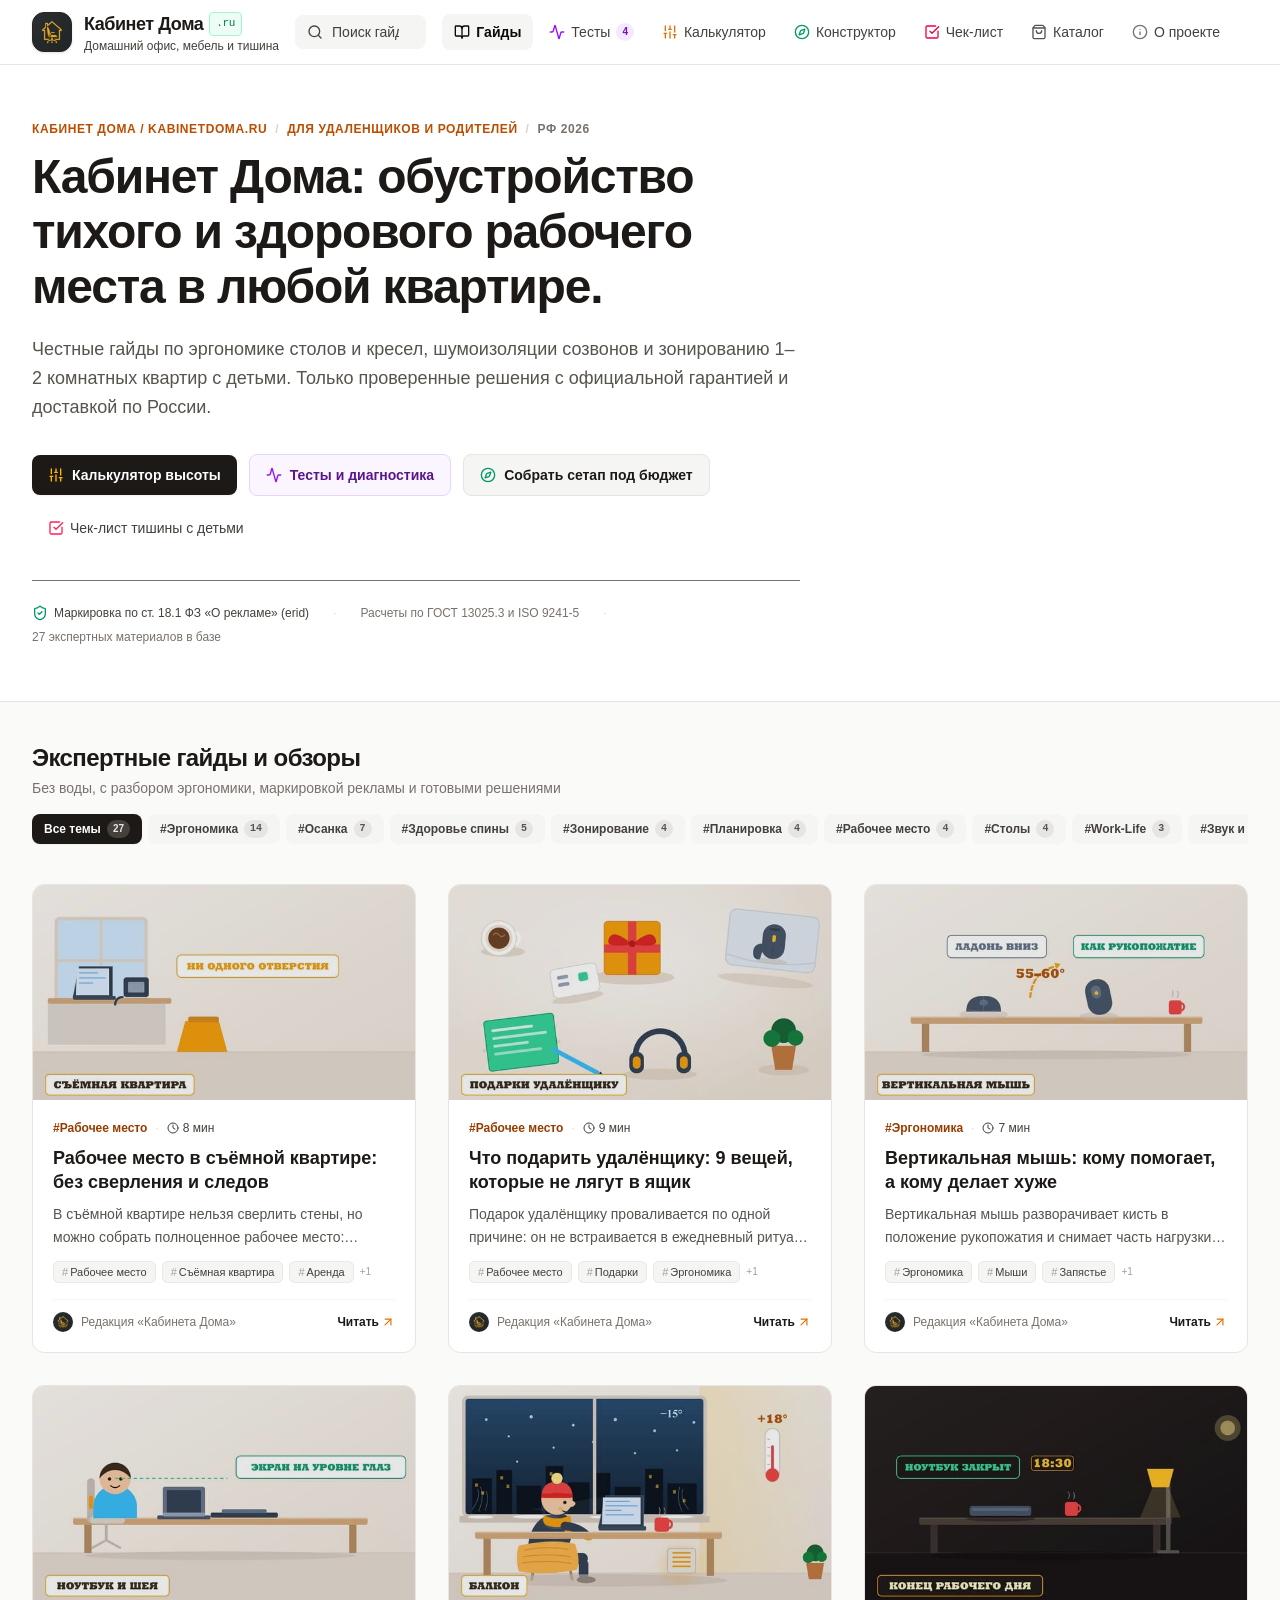
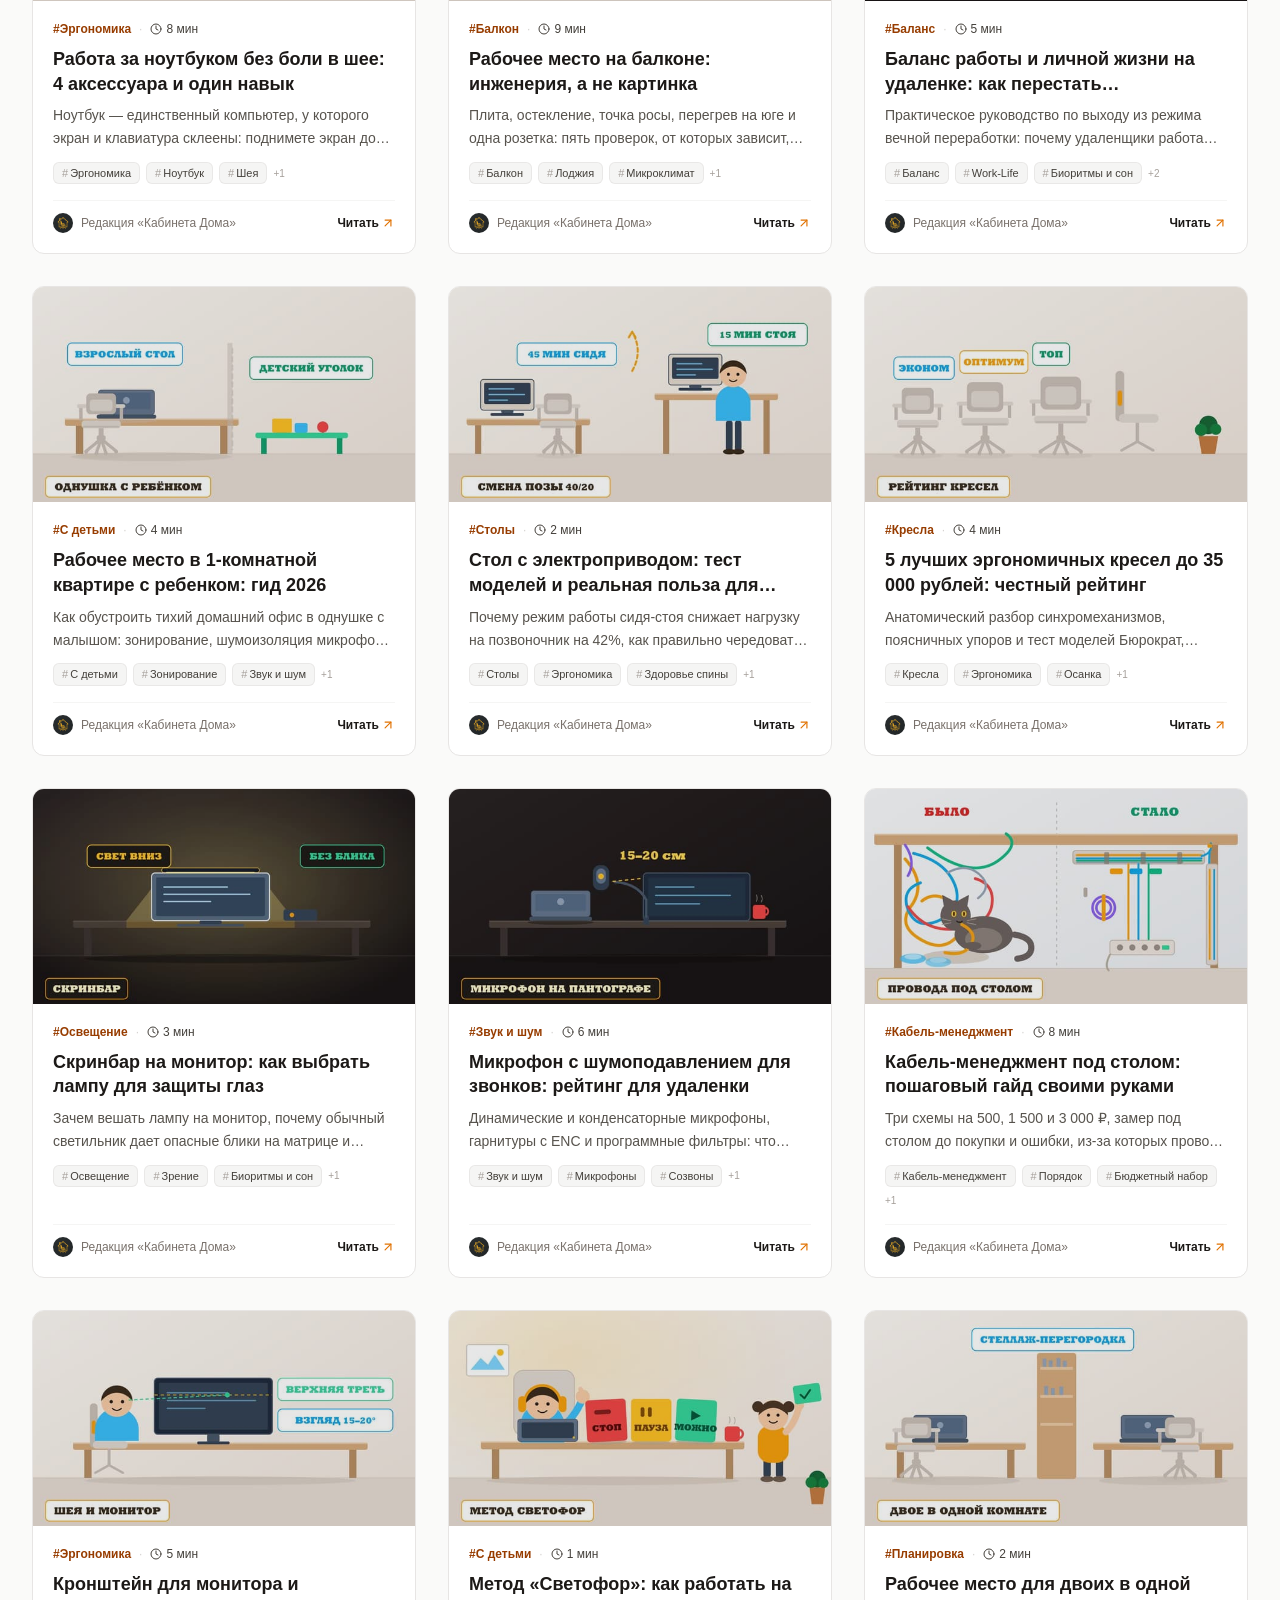
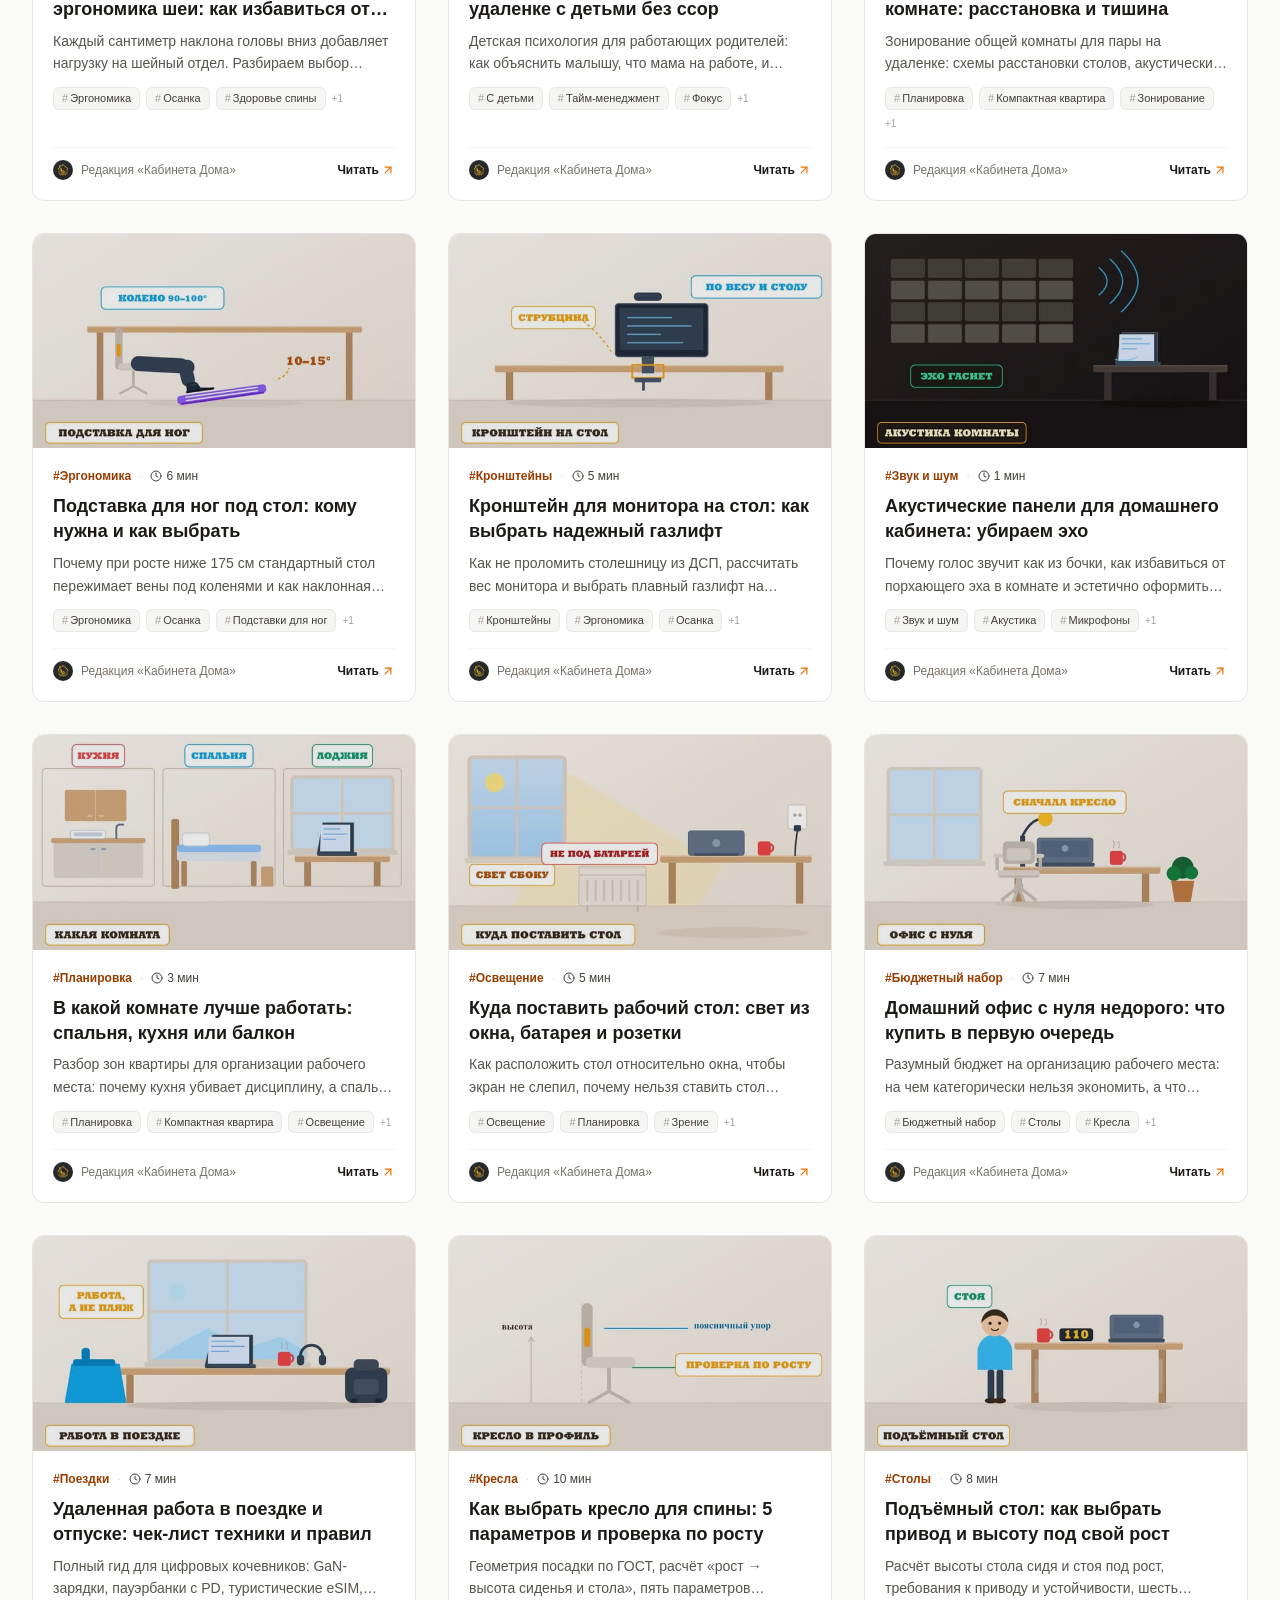
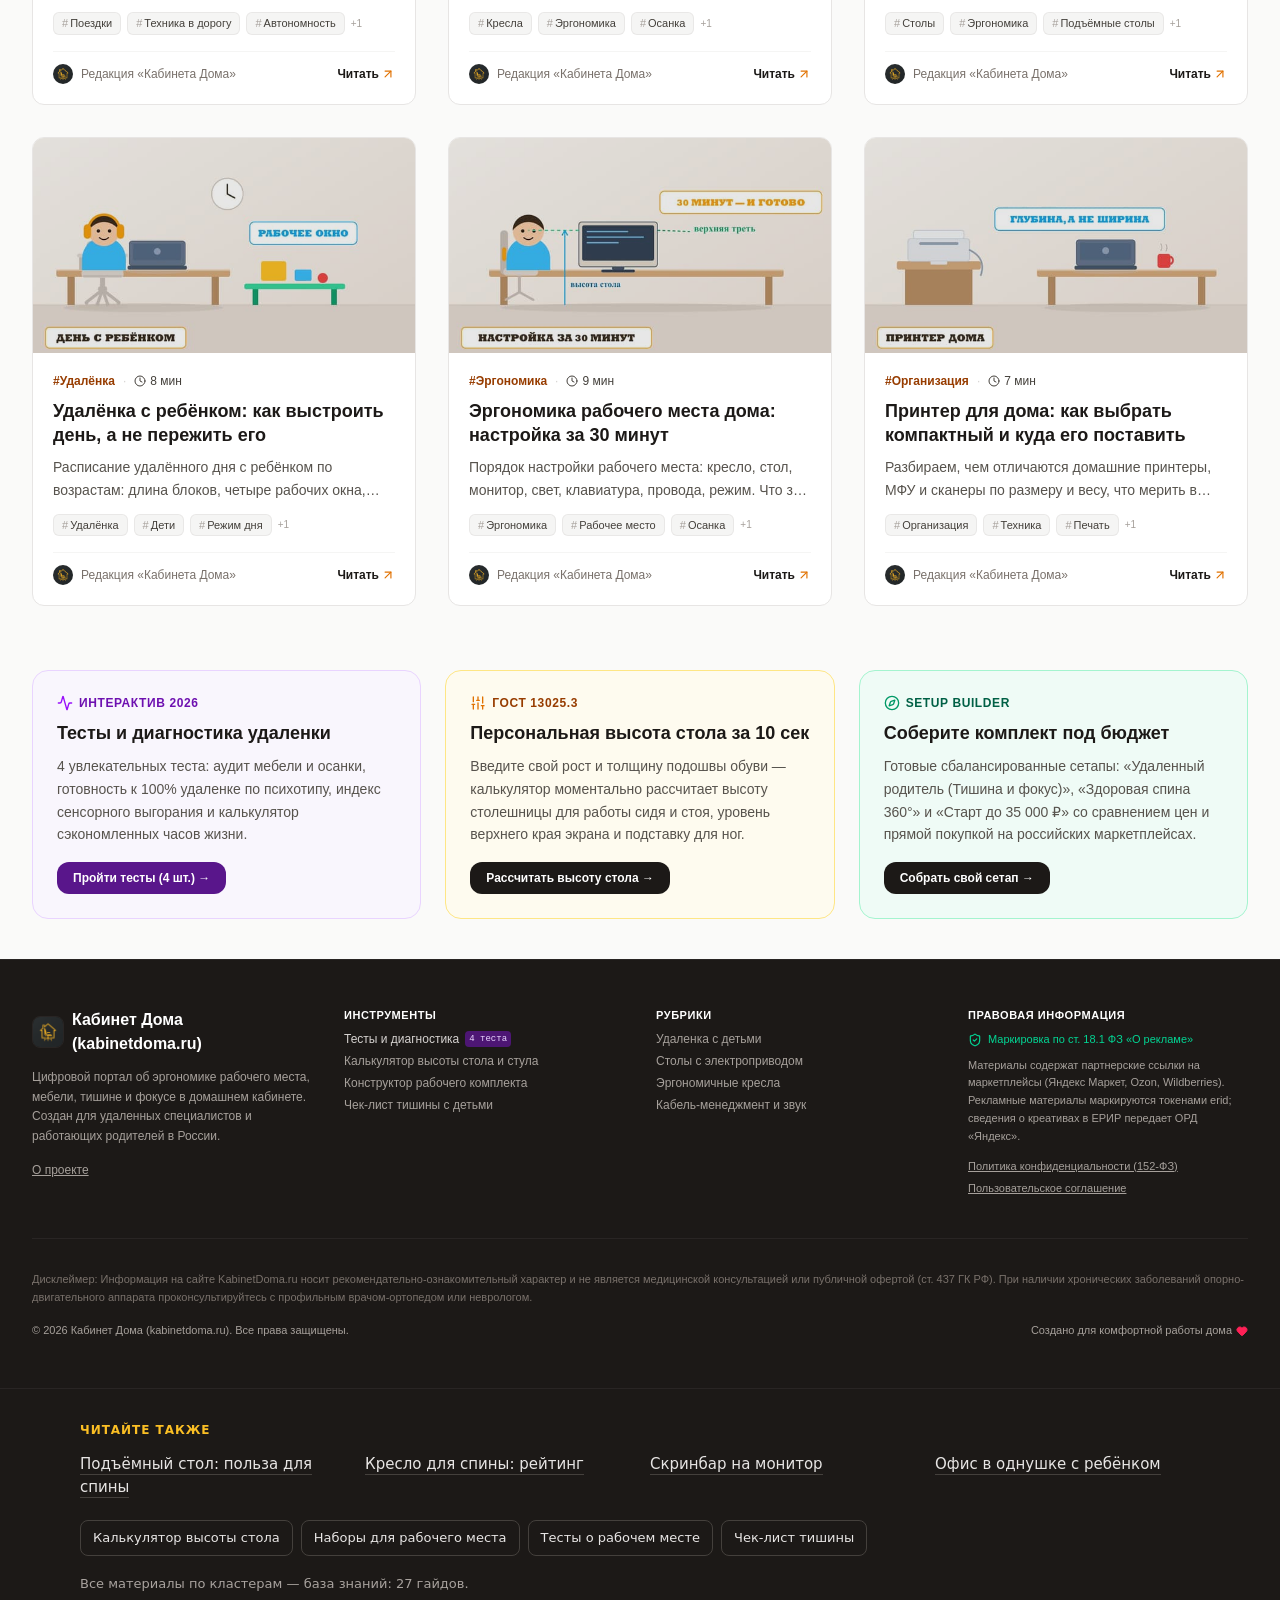
==== commit 76187289: "Обновление сайта: статическая сборка, 26 страниц, meta-тег Mitgo/Admitad Пререндеренные статьи и раз" ====
--- a/index.html
+++ b/index.html
@@ -71,7 +71,7 @@
     <span style="display:none" aria-hidden="true">4z6mlgyzcx5v4d6k</span>
 
     <!-- Yandex.Metrika noscript fallback -->
-    <div id="root"><div class="min-h-screen flex flex-col bg-stone-50 text-stone-900 selection:bg-amber-100 selection:text-amber-900"><a href="#main" class="sr-only focus:not-sr-only focus:absolute focus:top-2 focus:left-2 focus:z-50 focus:px-4 focus:py-2 focus:bg-stone-900 focus:text-white focus:rounded-lg focus:font-semibold">Перейти к содержанию</a><header class="sticky top-0 z-40 bg-white/95 backdrop-blur-md border-b border-stone-200"><div class="max-w-7xl mx-auto px-4 sm:px-6 lg:px-8"><div class="flex items-center justify-between h-16 gap-4"><a href="/" class="flex items-center gap-3 cursor-pointer group select-none flex-shrink-0 no-underline"><div class="w-10 h-10 rounded-xl overflow-hidden bg-stone-900 border border-stone-800 shadow-sm flex items-center justify-center flex-shrink-0 group-hover:scale-105 transition-transform"><img sizes="48px" srcset="/logo-64.png 64w, /logo-128.png 128w, /logo.png 512w" loading="lazy" alt="Кабинет Дома" class="w-full h-full object-cover" width="512" height="512" src="/logo.png"></div><div><div class="font-bold text-lg tracking-tight text-stone-900 group-hover:text-amber-700 transition-colors flex items-center gap-1.5">Кабинет Дома<span class="text-[11px] font-mono font-medium text-emerald-700 bg-emerald-50 px-1.5 py-0.5 rounded border border-emerald-200">.ru</span></div><p class="text-xs text-stone-700 hidden sm:block">Домашний офис, мебель и тишина</p></div></a><div class="hidden md:flex items-center relative flex-1 max-w-xs lg:max-w-sm"><svg xmlns="http://www.w3.org/2000/svg" width="24" height="24" viewBox="0 0 24 24" fill="none" stroke="currentColor" stroke-width="2" stroke-linecap="round" stroke-linejoin="round" class="lucide lucide-search w-4 h-4 text-stone-700 absolute left-3 pointer-events-none" aria-hidden="true"><path d="m21 21-4.34-4.34"></path><circle cx="11" cy="11" r="8"></circle></svg><input placeholder="Поиск гайдов, столов, кресел..." aria-label="Поиск по статьям" class="w-full pl-9 pr-3 py-1.5 text-sm bg-stone-100 hover:bg-stone-150 focus:bg-white border border-transparent focus:border-amber-400 rounded-lg outline-none transition-all placeholder:text-stone-700" type="search" value=""></div><nav class="hidden lg:flex items-center gap-1 text-sm font-medium text-stone-700"><button class="px-3 py-2 rounded-lg transition-colors flex items-center gap-1.5 text-stone-950 bg-stone-100 font-semibold"><svg xmlns="http://www.w3.org/2000/svg" width="24" height="24" viewBox="0 0 24 24" fill="none" stroke="currentColor" stroke-width="2" stroke-linecap="round" stroke-linejoin="round" class="lucide lucide-book-open w-4 h-4" aria-hidden="true"><path d="M12 7v14"></path><path d="M3 18a1 1 0 0 1-1-1V4a1 1 0 0 1 1-1h5a4 4 0 0 1 4 4 4 4 0 0 1 4-4h5a1 1 0 0 1 1 1v13a1 1 0 0 1-1 1h-6a3 3 0 0 0-3 3 3 3 0 0 0-3-3z"></path></svg>Гайды</button><button class="px-3 py-2 rounded-lg transition-colors flex items-center gap-1.5 hover:text-stone-900 hover:bg-stone-50"><svg xmlns="http://www.w3.org/2000/svg" width="24" height="24" viewBox="0 0 24 24" fill="none" stroke="currentColor" stroke-width="2" stroke-linecap="round" stroke-linejoin="round" class="lucide lucide-activity w-4 h-4 text-purple-600" aria-hidden="true"><path d="M22 12h-2.48a2 2 0 0 0-1.93 1.46l-2.35 8.36a.25.25 0 0 1-.48 0L9.24 2.18a.25.25 0 0 0-.48 0l-2.35 8.36A2 2 0 0 1 4.49 12H2"></path></svg><span>Тесты</span><span class="text-[10px] font-bold px-1.5 py-0.5 bg-purple-100 text-purple-800 rounded-full">4</span></button><button class="px-3 py-2 rounded-lg transition-colors flex items-center gap-1.5 hover:text-stone-900 hover:bg-stone-50"><svg xmlns="http://www.w3.org/2000/svg" width="24" height="24" viewBox="0 0 24 24" fill="none" stroke="currentColor" stroke-width="2" stroke-linecap="round" stroke-linejoin="round" class="lucide lucide-sliders-vertical w-4 h-4 text-amber-600" aria-hidden="true"><path d="M10 8h4"></path><path d="M12 21v-9"></path><path d="M12 8V3"></path><path d="M17 16h4"></path><path d="M19 12V3"></path><path d="M19 21v-5"></path><path d="M3 14h4"></path><path d="M5 10V3"></path><path d="M5 21v-7"></path></svg>Калькулятор</button><button class="px-3 py-2 rounded-lg transition-colors flex items-center gap-1.5 hover:text-stone-900 hover:bg-stone-50"><svg xmlns="http://www.w3.org/2000/svg" width="24" height="24" viewBox="0 0 24 24" fill="none" stroke="currentColor" stroke-width="2" stroke-linecap="round" stroke-linejoin="round" class="lucide lucide-compass w-4 h-4 text-emerald-600" aria-hidden="true"><path d="m16.24 7.76-1.804 5.411a2 2 0 0 1-1.265 1.265L7.76 16.24l1.804-5.411a2 2 0 0 1 1.265-1.265z"></path><circle cx="12" cy="12" r="10"></circle></svg>Конструктор</button><button class="px-3 py-2 rounded-lg transition-colors flex items-center gap-1.5 hover:text-stone-900 hover:bg-stone-50"><svg xmlns="http://www.w3.org/2000/svg" width="24" height="24" viewBox="0 0 24 24" fill="none" stroke="currentColor" stroke-width="2" stroke-linecap="round" stroke-linejoin="round" class="lucide lucide-square-check-big w-4 h-4 text-rose-600" aria-hidden="true"><path d="M21 10.656V19a2 2 0 0 1-2 2H5a2 2 0 0 1-2-2V5a2 2 0 0 1 2-2h12.344"></path><path d="m9 11 3 3L22 4"></path></svg>Чек-лист</button><button class="px-3 py-2 rounded-lg transition-colors flex items-center gap-1.5 hover:text-stone-900 hover:bg-stone-50"><svg xmlns="http://www.w3.org/2000/svg" width="24" height="24" viewBox="0 0 24 24" fill="none" stroke="currentColor" stroke-width="2" stroke-linecap="round" stroke-linejoin="round" class="lucide lucide-shopping-bag w-4 h-4 text-stone-600" aria-hidden="true"><path d="M16 10a4 4 0 0 1-8 0"></path><path d="M3.103 6.034h17.794"></path><path d="M3.4 5.467a2 2 0 0 0-.4 1.2V20a2 2 0 0 0 2 2h14a2 2 0 0 0 2-2V6.667a2 2 0 0 0-.4-1.2l-2-2.667A2 2 0 0 0 17 2H7a2 2 0 0 0-1.6.8z"></path></svg>Каталог</button><button class="px-3 py-2 rounded-lg transition-colors flex items-center gap-1.5 hover:text-stone-900 hover:bg-stone-50"><svg xmlns="http://www.w3.org/2000/svg" width="24" height="24" viewBox="0 0 24 24" fill="none" stroke="currentColor" stroke-width="2" stroke-linecap="round" stroke-linejoin="round" class="lucide lucide-info w-4 h-4 text-stone-500" aria-hidden="true"><circle cx="12" cy="12" r="10"></circle><path d="M12 16v-4"></path><path d="M12 8h.01"></path></svg>О проекте</button></nav><div class="flex items-center gap-2"><button class="lg:hidden p-2 rounded-lg text-stone-600 hover:bg-stone-100 transition-colors" aria-label="Меню навигации"><svg xmlns="http://www.w3.org/2000/svg" width="24" height="24" viewBox="0 0 24 24" fill="none" stroke="currentColor" stroke-width="2" stroke-linecap="round" stroke-linejoin="round" class="lucide lucide-menu w-5 h-5" aria-hidden="true"><path d="M4 5h16"></path><path d="M4 12h16"></path><path d="M4 19h16"></path></svg></button></div></div></div></header><main id="main" class="flex-1"><div><section class="border-b border-stone-200 bg-white"><div class="max-w-7xl mx-auto px-4 sm:px-6 lg:px-8 py-10 md:py-14"><div class="max-w-3xl"><div class="text-xs uppercase tracking-wider font-semibold text-amber-700 mb-3 flex items-center gap-2"><span>Кабинет Дома / KabinetDoma.ru</span><span aria-hidden="true" class="text-stone-300">/</span><span>Для удаленщиков и родителей</span><span aria-hidden="true" class="text-stone-300">/</span><span class="text-stone-500">РФ 2026</span></div><h1 class="text-3xl sm:text-4xl md:text-5xl font-extrabold text-stone-900 tracking-tight leading-[1.15] mb-5">Кабинет Дома: обустройство тихого и здорового рабочего места в любой квартире.</h1><p class="text-base sm:text-lg text-stone-600 leading-relaxed mb-8">Честные гайды по эргономике столов и кресел, шумоизоляции созвонов и зонированию 1–2 комнатных квартир с детьми. Только проверенные решения с официальной гарантией и доставкой по России.</p><div class="flex flex-wrap items-center gap-3"><button class="px-4 py-2.5 rounded-lg text-sm font-semibold bg-stone-900 hover:bg-stone-800 text-white transition-all shadow-xs flex items-center gap-2"><svg xmlns="http://www.w3.org/2000/svg" width="24" height="24" viewBox="0 0 24 24" fill="none" stroke="currentColor" stroke-width="2" stroke-linecap="round" stroke-linejoin="round" class="lucide lucide-sliders-vertical w-4 h-4 text-amber-400" aria-hidden="true"><path d="M10 8h4"></path><path d="M12 21v-9"></path><path d="M12 8V3"></path><path d="M17 16h4"></path><path d="M19 12V3"></path><path d="M19 21v-5"></path><path d="M3 14h4"></path><path d="M5 10V3"></path><path d="M5 21v-7"></path></svg>Калькулятор высоты</button><button class="px-4 py-2.5 rounded-lg text-sm font-semibold bg-purple-50 hover:bg-purple-100 text-purple-900 border border-purple-200 transition-all flex items-center gap-2"><svg xmlns="http://www.w3.org/2000/svg" width="24" height="24" viewBox="0 0 24 24" fill="none" stroke="currentColor" stroke-width="2" stroke-linecap="round" stroke-linejoin="round" class="lucide lucide-activity w-4 h-4 text-purple-600" aria-hidden="true"><path d="M22 12h-2.48a2 2 0 0 0-1.93 1.46l-2.35 8.36a.25.25 0 0 1-.48 0L9.24 2.18a.25.25 0 0 0-.48 0l-2.35 8.36A2 2 0 0 1 4.49 12H2"></path></svg>Тесты и диагностика</button><button class="px-4 py-2.5 rounded-lg text-sm font-semibold bg-stone-100 hover:bg-stone-200 text-stone-900 transition-all border border-stone-200 flex items-center gap-2"><svg xmlns="http://www.w3.org/2000/svg" width="24" height="24" viewBox="0 0 24 24" fill="none" stroke="currentColor" stroke-width="2" stroke-linecap="round" stroke-linejoin="round" class="lucide lucide-compass w-4 h-4 text-emerald-600" aria-hidden="true"><path d="m16.24 7.76-1.804 5.411a2 2 0 0 1-1.265 1.265L7.76 16.24l1.804-5.411a2 2 0 0 1 1.265-1.265z"></path><circle cx="12" cy="12" r="10"></circle></svg>Собрать сетап под бюджет</button><button class="px-4 py-2.5 rounded-lg text-sm font-medium text-stone-700 hover:text-stone-900 hover:bg-stone-100 transition-all flex items-center gap-1.5"><svg xmlns="http://www.w3.org/2000/svg" width="24" height="24" viewBox="0 0 24 24" fill="none" stroke="currentColor" stroke-width="2" stroke-linecap="round" stroke-linejoin="round" class="lucide lucide-square-check-big w-4 h-4 text-rose-500" aria-hidden="true"><path d="M21 10.656V19a2 2 0 0 1-2 2H5a2 2 0 0 1-2-2V5a2 2 0 0 1 2-2h12.344"></path><path d="m9 11 3 3L22 4"></path></svg>Чек-лист тишины с детьми</button></div><div class="mt-8 pt-6 border-t border-stone-150 flex flex-wrap items-center gap-y-2 gap-x-6 text-xs text-stone-500"><div class="flex items-center gap-1.5 text-stone-700"><svg xmlns="http://www.w3.org/2000/svg" width="24" height="24" viewBox="0 0 24 24" fill="none" stroke="currentColor" stroke-width="2" stroke-linecap="round" stroke-linejoin="round" class="lucide lucide-shield-check w-4 h-4 text-emerald-600" aria-hidden="true"><path d="M20 13c0 5-3.5 7.5-7.66 8.95a1 1 0 0 1-.67-.01C7.5 20.5 4 18 4 13V6a1 1 0 0 1 1-1c2 0 4.5-1.2 6.24-2.72a1.17 1.17 0 0 1 1.52 0C14.51 3.81 17 5 19 5a1 1 0 0 1 1 1z"></path><path d="m9 12 2 2 4-4"></path></svg><span>Маркировка по ст. 18.1 ФЗ «О рекламе» (erid)</span></div><span aria-hidden="true" class="text-stone-300">·</span><div>Расчеты по ГОСТ 13025.3 и ISO 9241-5</div><span aria-hidden="true" class="text-stone-300">·</span><div>27 экспертных материалов в базе</div></div></div></div></section><div class="max-w-7xl mx-auto px-4 sm:px-6 lg:px-8 py-10"><div class="flex flex-col gap-4 mb-8"><div class="flex flex-col sm:flex-row sm:items-center justify-between gap-3"><div><h2 class="text-xl sm:text-2xl font-extrabold text-stone-900 tracking-tight flex items-center gap-2 flex-wrap"><span>Экспертные гайды и обзоры</span></h2><p class="text-xs sm:text-sm text-stone-500 mt-1">Без воды, с разбором эргономики, маркировкой рекламы и готовыми решениями</p></div></div><div class="flex items-center gap-1.5 overflow-x-auto pb-2 scrollbar-none"><button type="button" class="px-3 py-1.5 text-xs font-semibold rounded-lg transition-colors whitespace-nowrap flex items-center gap-1.5 cursor-pointer bg-stone-900 text-white shadow-xs"><span>Все темы</span><span class="text-[10px] px-1.5 py-0.5 rounded-full bg-stone-700 text-stone-200">27</span></button><button type="button" class="px-3 py-1.5 text-xs font-semibold rounded-lg transition-colors whitespace-nowrap flex items-center gap-1.5 cursor-pointer bg-stone-100 text-stone-700 hover:bg-stone-200"><span>#Эргономика</span><span class="text-[10px] px-1.5 py-0.5 rounded-full font-mono bg-stone-200 text-stone-600">14</span></button><button type="button" class="px-3 py-1.5 text-xs font-semibold rounded-lg transition-colors whitespace-nowrap flex items-center gap-1.5 cursor-pointer bg-stone-100 text-stone-700 hover:bg-stone-200"><span>#Осанка</span><span class="text-[10px] px-1.5 py-0.5 rounded-full font-mono bg-stone-200 text-stone-600">7</span></button><button type="button" class="px-3 py-1.5 text-xs font-semibold rounded-lg transition-colors whitespace-nowrap flex items-center gap-1.5 cursor-pointer bg-stone-100 text-stone-700 hover:bg-stone-200"><span>#Здоровье спины</span><span class="text-[10px] px-1.5 py-0.5 rounded-full font-mono bg-stone-200 text-stone-600">5</span></button><button type="button" class="px-3 py-1.5 text-xs font-semibold rounded-lg transition-colors whitespace-nowrap flex items-center gap-1.5 cursor-pointer bg-stone-100 text-stone-700 hover:bg-stone-200"><span>#Зонирование</span><span class="text-[10px] px-1.5 py-0.5 rounded-full font-mono bg-stone-200 text-stone-600">4</span></button><button type="button" class="px-3 py-1.5 text-xs font-semibold rounded-lg transition-colors whitespace-nowrap flex items-center gap-1.5 cursor-pointer bg-stone-100 text-stone-700 hover:bg-stone-200"><span>#Планировка</span><span class="text-[10px] px-1.5 py-0.5 rounded-full font-mono bg-stone-200 text-stone-600">4</span></button><button type="button" class="px-3 py-1.5 text-xs font-semibold rounded-lg transition-colors whitespace-nowrap flex items-center gap-1.5 cursor-pointer bg-stone-100 text-stone-700 hover:bg-stone-200"><span>#Рабочее место</span><span class="text-[10px] px-1.5 py-0.5 rounded-full font-mono bg-stone-200 text-stone-600">4</span></button><button type="button" class="px-3 py-1.5 text-xs font-semibold rounded-lg transition-colors whitespace-nowrap flex items-center gap-1.5 cursor-pointer bg-stone-100 text-stone-700 hover:bg-stone-200"><span>#Столы</span><span class="text-[10px] px-1.5 py-0.5 rounded-full font-mono bg-stone-200 text-stone-600">4</span></button><button type="button" class="px-3 py-1.5 text-xs font-semibold rounded-lg transition-colors whitespace-nowrap flex items-center gap-1.5 cursor-pointer bg-stone-100 text-stone-700 hover:bg-stone-200"><span>#Звук и шум</span><span class="text-[10px] px-1.5 py-0.5 rounded-full font-mono bg-stone-200 text-stone-600">3</span></button><button type="button" class="px-3 py-1.5 text-xs font-semibold rounded-lg transition-colors whitespace-nowrap flex items-center gap-1.5 cursor-pointer bg-stone-100 text-stone-700 hover:bg-stone-200"><span>#Компактная квартира</span><span class="text-[10px] px-1.5 py-0.5 rounded-full font-mono bg-stone-200 text-stone-600">3</span></button><button type="button" class="px-3 py-1.5 text-xs font-semibold rounded-lg transition-colors whitespace-nowrap flex items-center gap-1.5 cursor-pointer bg-stone-100 text-stone-700 hover:bg-stone-200"><span>#Кресла</span><span class="text-[10px] px-1.5 py-0.5 rounded-full font-mono bg-stone-200 text-stone-600">3</span></button><button type="button" class="px-3 py-1.5 text-xs font-semibold rounded-lg transition-colors whitespace-nowrap flex items-center gap-1.5 cursor-pointer bg-stone-100 text-stone-700 hover:bg-stone-200"><span>#Освещение</span><span class="text-[10px] px-1.5 py-0.5 rounded-full font-mono bg-stone-200 text-stone-600">3</span></button><button type="button" class="px-3 py-1.5 text-xs font-semibold rounded-lg transition-colors whitespace-nowrap flex items-center gap-1.5 cursor-pointer bg-stone-100 text-stone-700 hover:bg-stone-200"><span>#Work-Life</span><span class="text-[10px] px-1.5 py-0.5 rounded-full font-mono bg-stone-200 text-stone-600">3</span></button><button type="button" class="px-3 py-1.5 text-xs font-semibold rounded-lg transition-colors whitespace-nowrap flex items-center gap-1.5 cursor-pointer bg-stone-100 text-stone-700 hover:bg-stone-200"><span>#Биоритмы и сон</span><span class="text-[10px] px-1.5 py-0.5 rounded-full font-mono bg-stone-200 text-stone-600">2</span></button><button type="button" class="px-3 py-1.5 text-xs font-semibold rounded-lg transition-colors whitespace-nowrap flex items-center gap-1.5 cursor-pointer bg-stone-100 text-stone-700 hover:bg-stone-200"><span>#Бюджетный набор</span><span class="text-[10px] px-1.5 py-0.5 rounded-full font-mono bg-stone-200 text-stone-600">2</span></button><button type="button" class="px-3 py-1.5 text-xs font-semibold rounded-lg transition-colors whitespace-nowrap flex items-center gap-1.5 cursor-pointer bg-stone-100 text-stone-700 hover:bg-stone-200"><span>#Зрение</span><span class="text-[10px] px-1.5 py-0.5 rounded-full font-mono bg-stone-200 text-stone-600">2</span></button><button type="button" class="px-3 py-1.5 text-xs font-semibold rounded-lg transition-colors whitespace-nowrap flex items-center gap-1.5 cursor-pointer bg-stone-100 text-stone-700 hover:bg-stone-200"><span>#Микрофоны</span><span class="text-[10px] px-1.5 py-0.5 rounded-full font-mono bg-stone-200 text-stone-600">2</span></button><button type="button" class="px-3 py-1.5 text-xs font-semibold rounded-lg transition-colors whitespace-nowrap flex items-center gap-1.5 cursor-pointer bg-stone-100 text-stone-700 hover:bg-stone-200"><span>#Организация</span><span class="text-[10px] px-1.5 py-0.5 rounded-full font-mono bg-stone-200 text-stone-600">2</span></button><button type="button" class="px-3 py-1.5 text-xs font-semibold rounded-lg transition-colors whitespace-nowrap flex items-center gap-1.5 cursor-pointer bg-stone-100 text-stone-700 hover:bg-stone-200"><span>#Психология</span><span class="text-[10px] px-1.5 py-0.5 rounded-full font-mono bg-stone-200 text-stone-600">2</span></button><button type="button" class="px-3 py-1.5 text-xs font-semibold rounded-lg transition-colors whitespace-nowrap flex items-center gap-1.5 cursor-pointer bg-stone-100 text-stone-700 hover:bg-stone-200"><span>#С детьми</span><span class="text-[10px] px-1.5 py-0.5 rounded-full font-mono bg-stone-200 text-stone-600">2</span></button><button type="button" class="px-3 py-1.5 text-xs font-semibold rounded-lg transition-colors whitespace-nowrap flex items-center gap-1.5 cursor-pointer bg-stone-100 text-stone-700 hover:bg-stone-200"><span>#Тайм-менеджмент</span><span class="text-[10px] px-1.5 py-0.5 rounded-full font-mono bg-stone-200 text-stone-600">2</span></button><button type="button" class="px-3 py-1.5 text-xs font-semibold rounded-lg transition-colors whitespace-nowrap flex items-center gap-1.5 cursor-pointer bg-stone-100 text-stone-700 hover:bg-stone-200"><span>#Удалёнка</span><span class="text-[10px] px-1.5 py-0.5 rounded-full font-mono bg-stone-200 text-stone-600">2</span></button><button type="button" class="px-3 py-1.5 text-xs font-semibold rounded-lg transition-colors whitespace-nowrap flex items-center gap-1.5 cursor-pointer bg-stone-100 text-stone-700 hover:bg-stone-200"><span>#Фокус</span><span class="text-[10px] px-1.5 py-0.5 rounded-full font-mono bg-stone-200 text-stone-600">2</span></button><button type="button" class="px-3 py-1.5 text-xs font-semibold rounded-lg transition-colors whitespace-nowrap flex items-center gap-1.5 cursor-pointer bg-stone-100 text-stone-700 hover:bg-stone-200"><span>#Автономность</span><span class="text-[10px] px-1.5 py-0.5 rounded-full font-mono bg-stone-200 text-stone-600">1</span></button><button type="button" class="px-3 py-1.5 text-xs font-semibold rounded-lg transition-colors whitespace-nowrap flex items-center gap-1.5 cursor-pointer bg-stone-100 text-stone-700 hover:bg-stone-200"><span>#Аксессуары</span><span class="text-[10px] px-1.5 py-0.5 rounded-full font-mono bg-stone-200 text-stone-600">1</span></button><button type="button" class="px-3 py-1.5 text-xs font-semibold rounded-lg transition-colors whitespace-nowrap flex items-center gap-1.5 cursor-pointer bg-stone-100 text-stone-700 hover:bg-stone-200"><span>#Акустика</span><span class="text-[10px] px-1.5 py-0.5 rounded-full font-mono bg-stone-200 text-stone-600">1</span></button><button type="button" class="px-3 py-1.5 text-xs font-semibold rounded-lg transition-colors whitespace-nowrap flex items-center gap-1.5 cursor-pointer bg-stone-100 text-stone-700 hover:bg-stone-200"><span>#Аренда</span><span class="text-[10px] px-1.5 py-0.5 rounded-full font-mono bg-stone-200 text-stone-600">1</span></button><button type="button" class="px-3 py-1.5 text-xs font-semibold rounded-lg transition-colors whitespace-nowrap flex items-center gap-1.5 cursor-pointer bg-stone-100 text-stone-700 hover:bg-stone-200"><span>#Баланс</span><span class="text-[10px] px-1.5 py-0.5 rounded-full font-mono bg-stone-200 text-stone-600">1</span></button><button type="button" class="px-3 py-1.5 text-xs font-semibold rounded-lg transition-colors whitespace-nowrap flex items-center gap-1.5 cursor-pointer bg-stone-100 text-stone-700 hover:bg-stone-200"><span>#Балкон</span><span class="text-[10px] px-1.5 py-0.5 rounded-full font-mono bg-stone-200 text-stone-600">1</span></button><button type="button" class="px-3 py-1.5 text-xs font-semibold rounded-lg transition-colors whitespace-nowrap flex items-center gap-1.5 cursor-pointer bg-stone-100 text-stone-700 hover:bg-stone-200"><span>#Дети</span><span class="text-[10px] px-1.5 py-0.5 rounded-full font-mono bg-stone-200 text-stone-600">1</span></button><button type="button" class="px-3 py-1.5 text-xs font-semibold rounded-lg transition-colors whitespace-nowrap flex items-center gap-1.5 cursor-pointer bg-stone-100 text-stone-700 hover:bg-stone-200"><span>#Домашний офис</span><span class="text-[10px] px-1.5 py-0.5 rounded-full font-mono bg-stone-200 text-stone-600">1</span></button><button type="button" class="px-3 py-1.5 text-xs font-semibold rounded-lg transition-colors whitespace-nowrap flex items-center gap-1.5 cursor-pointer bg-stone-100 text-stone-700 hover:bg-stone-200"><span>#Запястье</span><span class="text-[10px] px-1.5 py-0.5 rounded-full font-mono bg-stone-200 text-stone-600">1</span></button><button type="button" class="px-3 py-1.5 text-xs font-semibold rounded-lg transition-colors whitespace-nowrap flex items-center gap-1.5 cursor-pointer bg-stone-100 text-stone-700 hover:bg-stone-200"><span>#Инженерия</span><span class="text-[10px] px-1.5 py-0.5 rounded-full font-mono bg-stone-200 text-stone-600">1</span></button><button type="button" class="px-3 py-1.5 text-xs font-semibold rounded-lg transition-colors whitespace-nowrap flex items-center gap-1.5 cursor-pointer bg-stone-100 text-stone-700 hover:bg-stone-200"><span>#Кабель-менеджмент</span><span class="text-[10px] px-1.5 py-0.5 rounded-full font-mono bg-stone-200 text-stone-600">1</span></button><button type="button" class="px-3 py-1.5 text-xs font-semibold rounded-lg transition-colors whitespace-nowrap flex items-center gap-1.5 cursor-pointer bg-stone-100 text-stone-700 hover:bg-stone-200"><span>#Кронштейны</span><span class="text-[10px] px-1.5 py-0.5 rounded-full font-mono bg-stone-200 text-stone-600">1</span></button><button type="button" class="px-3 py-1.5 text-xs font-semibold rounded-lg transition-colors whitespace-nowrap flex items-center gap-1.5 cursor-pointer bg-stone-100 text-stone-700 hover:bg-stone-200"><span>#Лоджия</span><span class="text-[10px] px-1.5 py-0.5 rounded-full font-mono bg-stone-200 text-stone-600">1</span></button><button type="button" class="px-3 py-1.5 text-xs font-semibold rounded-lg transition-colors whitespace-nowrap flex items-center gap-1.5 cursor-pointer bg-stone-100 text-stone-700 hover:bg-stone-200"><span>#Микроклимат</span><span class="text-[10px] px-1.5 py-0.5 rounded-full font-mono bg-stone-200 text-stone-600">1</span></button><button type="button" class="px-3 py-1.5 text-xs font-semibold rounded-lg transition-colors whitespace-nowrap flex items-center gap-1.5 cursor-pointer bg-stone-100 text-stone-700 hover:bg-stone-200"><span>#Мыши</span><span class="text-[10px] px-1.5 py-0.5 rounded-full font-mono bg-stone-200 text-stone-600">1</span></button><button type="button" class="px-3 py-1.5 text-xs font-semibold rounded-lg transition-colors whitespace-nowrap flex items-center gap-1.5 cursor-pointer bg-stone-100 text-stone-700 hover:bg-stone-200"><span>#Ноутбук</span><span class="text-[10px] px-1.5 py-0.5 rounded-full font-mono bg-stone-200 text-stone-600">1</span></button><button type="button" class="px-3 py-1.5 text-xs font-semibold rounded-lg transition-colors whitespace-nowrap flex items-center gap-1.5 cursor-pointer bg-stone-100 text-stone-700 hover:bg-stone-200"><span>#Печать</span><span class="text-[10px] px-1.5 py-0.5 rounded-full font-mono bg-stone-200 text-stone-600">1</span></button><button type="button" class="px-3 py-1.5 text-xs font-semibold rounded-lg transition-colors whitespace-nowrap flex items-center gap-1.5 cursor-pointer bg-stone-100 text-stone-700 hover:bg-stone-200"><span>#Подарки</span><span class="text-[10px] px-1.5 py-0.5 rounded-full font-mono bg-stone-200 text-stone-600">1</span></button><button type="button" class="px-3 py-1.5 text-xs font-semibold rounded-lg transition-colors whitespace-nowrap flex items-center gap-1.5 cursor-pointer bg-stone-100 text-stone-700 hover:bg-stone-200"><span>#Подставки для ног</span><span class="text-[10px] px-1.5 py-0.5 rounded-full font-mono bg-stone-200 text-stone-600">1</span></button><button type="button" class="px-3 py-1.5 text-xs font-semibold rounded-lg transition-colors whitespace-nowrap flex items-center gap-1.5 cursor-pointer bg-stone-100 text-stone-700 hover:bg-stone-200"><span>#Подставки для ноутбука</span><span class="text-[10px] px-1.5 py-0.5 rounded-full font-mono bg-stone-200 text-stone-600">1</span></button><button type="button" class="px-3 py-1.5 text-xs font-semibold rounded-lg transition-colors whitespace-nowrap flex items-center gap-1.5 cursor-pointer bg-stone-100 text-stone-700 hover:bg-stone-200"><span>#Подъёмные столы</span><span class="text-[10px] px-1.5 py-0.5 rounded-full font-mono bg-stone-200 text-stone-600">1</span></button><button type="button" class="px-3 py-1.5 text-xs font-semibold rounded-lg transition-colors whitespace-nowrap flex items-center gap-1.5 cursor-pointer bg-stone-100 text-stone-700 hover:bg-stone-200"><span>#Поездки</span><span class="text-[10px] px-1.5 py-0.5 rounded-full font-mono bg-stone-200 text-stone-600">1</span></button><button type="button" class="px-3 py-1.5 text-xs font-semibold rounded-lg transition-colors whitespace-nowrap flex items-center gap-1.5 cursor-pointer bg-stone-100 text-stone-700 hover:bg-stone-200"><span>#Порядок</span><span class="text-[10px] px-1.5 py-0.5 rounded-full font-mono bg-stone-200 text-stone-600">1</span></button><button type="button" class="px-3 py-1.5 text-xs font-semibold rounded-lg transition-colors whitespace-nowrap flex items-center gap-1.5 cursor-pointer bg-stone-100 text-stone-700 hover:bg-stone-200"><span>#Продуктивность</span><span class="text-[10px] px-1.5 py-0.5 rounded-full font-mono bg-stone-200 text-stone-600">1</span></button><button type="button" class="px-3 py-1.5 text-xs font-semibold rounded-lg transition-colors whitespace-nowrap flex items-center gap-1.5 cursor-pointer bg-stone-100 text-stone-700 hover:bg-stone-200"><span>#Режим дня</span><span class="text-[10px] px-1.5 py-0.5 rounded-full font-mono bg-stone-200 text-stone-600">1</span></button><button type="button" class="px-3 py-1.5 text-xs font-semibold rounded-lg transition-colors whitespace-nowrap flex items-center gap-1.5 cursor-pointer bg-stone-100 text-stone-700 hover:bg-stone-200"><span>#Созвоны</span><span class="text-[10px] px-1.5 py-0.5 rounded-full font-mono bg-stone-200 text-stone-600">1</span></button><button type="button" class="px-3 py-1.5 text-xs font-semibold rounded-lg transition-colors whitespace-nowrap flex items-center gap-1.5 cursor-pointer bg-stone-100 text-stone-700 hover:bg-stone-200"><span>#Съёмная квартира</span><span class="text-[10px] px-1.5 py-0.5 rounded-full font-mono bg-stone-200 text-stone-600">1</span></button><button type="button" class="px-3 py-1.5 text-xs font-semibold rounded-lg transition-colors whitespace-nowrap flex items-center gap-1.5 cursor-pointer bg-stone-100 text-stone-700 hover:bg-stone-200"><span>#Техника</span><span class="text-[10px] px-1.5 py-0.5 rounded-full font-mono bg-stone-200 text-stone-600">1</span></button><button type="button" class="px-3 py-1.5 text-xs font-semibold rounded-lg transition-colors whitespace-nowrap flex items-center gap-1.5 cursor-pointer bg-stone-100 text-stone-700 hover:bg-stone-200"><span>#Техника в дорогу</span><span class="text-[10px] px-1.5 py-0.5 rounded-full font-mono bg-stone-200 text-stone-600">1</span></button><button type="button" class="px-3 py-1.5 text-xs font-semibold rounded-lg transition-colors whitespace-nowrap flex items-center gap-1.5 cursor-pointer bg-stone-100 text-stone-700 hover:bg-stone-200"><span>#Туннельный синдром</span><span class="text-[10px] px-1.5 py-0.5 rounded-full font-mono bg-stone-200 text-stone-600">1</span></button><button type="button" class="px-3 py-1.5 text-xs font-semibold rounded-lg transition-colors whitespace-nowrap flex items-center gap-1.5 cursor-pointer bg-stone-100 text-stone-700 hover:bg-stone-200"><span>#Удалённая работа</span><span class="text-[10px] px-1.5 py-0.5 rounded-full font-mono bg-stone-200 text-stone-600">1</span></button><button type="button" class="px-3 py-1.5 text-xs font-semibold rounded-lg transition-colors whitespace-nowrap flex items-center gap-1.5 cursor-pointer bg-stone-100 text-stone-700 hover:bg-stone-200"><span>#Шея</span><span class="text-[10px] px-1.5 py-0.5 rounded-full font-mono bg-stone-200 text-stone-600">1</span></button></div></div><div class="grid grid-cols-1 md:grid-cols-2 lg:grid-cols-3 gap-6 sm:gap-8"><a href="/article/rabochee-mesto-v-semnoy-kvartire" class="group bg-white rounded-xl border border-stone-200 overflow-hidden hover:border-amber-400 hover:shadow-md transition-all cursor-pointer flex flex-col h-full text-inherit no-underline"><div class="relative aspect-16/9 overflow-hidden bg-stone-100"><img fetchpriority="high" sizes="(max-width: 640px) 100vw, (max-width: 1024px) 50vw, 33vw" alt="Рабочее место в съёмной квартире: без сверления и следов" class="w-full h-full object-cover group-hover:scale-103 transition-transform duration-300" decoding="async" srcset="/images/editorial/standing-desk-health-320.jpg 320w, /images/editorial/standing-desk-health-640.jpg 640w, /images/editorial/standing-desk-health.jpg 1376w" width="1376" height="768" src="/images/editorial/standing-desk-health.jpg"><div class="absolute inset-0 bg-stone-900/10 group-hover:bg-transparent transition-colors"></div></div><div class="p-5 flex-1 flex flex-col justify-between"><div><div class="flex items-center gap-2 text-xs text-stone-700 font-medium mb-2.5 flex-wrap"><span class="text-amber-800 font-semibold">#Рабочее место</span><span aria-hidden="true" class="text-stone-300">·</span><span class="flex items-center gap-1"><svg xmlns="http://www.w3.org/2000/svg" width="24" height="24" viewBox="0 0 24 24" fill="none" stroke="currentColor" stroke-width="2" stroke-linecap="round" stroke-linejoin="round" class="lucide lucide-clock w-3 h-3 text-stone-700" aria-hidden="true"><path d="M12 6v6l4 2"></path><circle cx="12" cy="12" r="10"></circle></svg>8 мин</span></div><h3 class="text-base sm:text-lg font-bold text-stone-900 leading-snug group-hover:text-amber-800 transition-colors mb-2 line-clamp-2">Рабочее место в съёмной квартире: без сверления и следов</h3><p class="text-xs sm:text-sm text-stone-600 line-clamp-2 leading-relaxed mb-3">В съёмной квартире нельзя сверлить стены, но можно собрать полноценное рабочее место: кронштейн на струбцине, свет на прищепке, акустика на скотче Command и письменная договорённость с собственником. Разбираем по шагам и с оговорками.</p><div class="flex flex-wrap items-center gap-1.5 mb-4"><span class="inline-flex items-center gap-0.5 text-[11px] font-medium px-2 py-0.5 rounded-md bg-stone-100 hover:bg-amber-100 text-stone-700 hover:text-amber-900 border border-stone-200/80 transition-colors cursor-pointer" title="Показать все материалы с тэгом #Рабочее место"><span class="text-stone-400">#</span><span>Рабочее место</span></span><span class="inline-flex items-center gap-0.5 text-[11px] font-medium px-2 py-0.5 rounded-md bg-stone-100 hover:bg-amber-100 text-stone-700 hover:text-amber-900 border border-stone-200/80 transition-colors cursor-pointer" title="Показать все материалы с тэгом #Съёмная квартира"><span class="text-stone-400">#</span><span>Съёмная квартира</span></span><span class="inline-flex items-center gap-0.5 text-[11px] font-medium px-2 py-0.5 rounded-md bg-stone-100 hover:bg-amber-100 text-stone-700 hover:text-amber-900 border border-stone-200/80 transition-colors cursor-pointer" title="Показать все материалы с тэгом #Аренда"><span class="text-stone-400">#</span><span>Аренда</span></span><span class="text-[10px] text-stone-400 font-medium">+1</span></div></div><div class="pt-3 border-t border-stone-100 flex items-center justify-between text-xs text-stone-500"><div class="flex items-center gap-2"><img sizes="20px" srcset="/logo-64.png 64w, /logo-128.png 128w, /logo.png 512w" loading="lazy" alt="Редакция «Кабинета Дома»" class="w-5 h-5 rounded-full object-cover" width="512" height="512" src="/logo.png"><span class="truncate max-w-[120px] sm:max-w-none">Редакция «Кабинета Дома»</span></div><span class="text-stone-900 font-semibold flex items-center gap-0.5 group-hover:translate-x-0.5 transition-transform">Читать<svg xmlns="http://www.w3.org/2000/svg" width="24" height="24" viewBox="0 0 24 24" fill="none" stroke="currentColor" stroke-width="2" stroke-linecap="round" stroke-linejoin="round" class="lucide lucide-arrow-up-right w-3.5 h-3.5 text-amber-600" aria-hidden="true"><path d="M7 7h10v10"></path><path d="M7 17 17 7"></path></svg></span></div></div></a><a href="/article/chto-podarit-udelenshchiku" class="group bg-white rounded-xl border border-stone-200 overflow-hidden hover:border-amber-400 hover:shadow-md transition-all cursor-pointer flex flex-col h-full text-inherit no-underline"><div class="relative aspect-16/9 overflow-hidden bg-stone-100"><img sizes="(max-width: 640px) 100vw, (max-width: 1024px) 50vw, 33vw" alt="Что подарить удалёнщику: 9 вещей, которые не лягут в ящик" class="w-full h-full object-cover group-hover:scale-103 transition-transform duration-300" loading="lazy" decoding="async" srcset="/images/editorial/standing-desk-health-320.jpg 320w, /images/editorial/standing-desk-health-640.jpg 640w, /images/editorial/standing-desk-health.jpg 1376w" width="1376" height="768" src="/images/editorial/standing-desk-health.jpg"><div class="absolute inset-0 bg-stone-900/10 group-hover:bg-transparent transition-colors"></div></div><div class="p-5 flex-1 flex flex-col justify-between"><div><div class="flex items-center gap-2 text-xs text-stone-700 font-medium mb-2.5 flex-wrap"><span class="text-amber-800 font-semibold">#Рабочее место</span><span aria-hidden="true" class="text-stone-300">·</span><span class="flex items-center gap-1"><svg xmlns="http://www.w3.org/2000/svg" width="24" height="24" viewBox="0 0 24 24" fill="none" stroke="currentColor" stroke-width="2" stroke-linecap="round" stroke-linejoin="round" class="lucide lucide-clock w-3 h-3 text-stone-700" aria-hidden="true"><path d="M12 6v6l4 2"></path><circle cx="12" cy="12" r="10"></circle></svg>9 мин</span></div><h3 class="text-base sm:text-lg font-bold text-stone-900 leading-snug group-hover:text-amber-800 transition-colors mb-2 line-clamp-2">Что подарить удалёнщику: 9 вещей, которые не лягут в ящик</h3><p class="text-xs sm:text-sm text-stone-600 line-clamp-2 leading-relaxed mb-3">Подарок удалёнщику проваливается по одной причине: он не встраивается в ежедневный ритуал. Разбираем девять вещей, которые работают каждый день, что не дарить и как проверить, что подарок не окажется на антресолях.</p><div class="flex flex-wrap items-center gap-1.5 mb-4"><span class="inline-flex items-center gap-0.5 text-[11px] font-medium px-2 py-0.5 rounded-md bg-stone-100 hover:bg-amber-100 text-stone-700 hover:text-amber-900 border border-stone-200/80 transition-colors cursor-pointer" title="Показать все материалы с тэгом #Рабочее место"><span class="text-stone-400">#</span><span>Рабочее место</span></span><span class="inline-flex items-center gap-0.5 text-[11px] font-medium px-2 py-0.5 rounded-md bg-stone-100 hover:bg-amber-100 text-stone-700 hover:text-amber-900 border border-stone-200/80 transition-colors cursor-pointer" title="Показать все материалы с тэгом #Подарки"><span class="text-stone-400">#</span><span>Подарки</span></span><span class="inline-flex items-center gap-0.5 text-[11px] font-medium px-2 py-0.5 rounded-md bg-stone-100 hover:bg-amber-100 text-stone-700 hover:text-amber-900 border border-stone-200/80 transition-colors cursor-pointer" title="Показать все материалы с тэгом #Эргономика"><span class="text-stone-400">#</span><span>Эргономика</span></span><span class="text-[10px] text-stone-400 font-medium">+1</span></div></div><div class="pt-3 border-t border-stone-100 flex items-center justify-between text-xs text-stone-500"><div class="flex items-center gap-2"><img sizes="20px" srcset="/logo-64.png 64w, /logo-128.png 128w, /logo.png 512w" loading="lazy" alt="Редакция «Кабинета Дома»" class="w-5 h-5 rounded-full object-cover" width="512" height="512" src="/logo.png"><span class="truncate max-w-[120px] sm:max-w-none">Редакция «Кабинета Дома»</span></div><span class="text-stone-900 font-semibold flex items-center gap-0.5 group-hover:translate-x-0.5 transition-transform">Читать<svg xmlns="http://www.w3.org/2000/svg" width="24" height="24" viewBox="0 0 24 24" fill="none" stroke="currentColor" stroke-width="2" stroke-linecap="round" stroke-linejoin="round" class="lucide lucide-arrow-up-right w-3.5 h-3.5 text-amber-600" aria-hidden="true"><path d="M7 7h10v10"></path><path d="M7 17 17 7"></path></svg></span></div></div></a><a href="/article/vertikalnaya-mysh-polza" class="group bg-white rounded-xl border border-stone-200 overflow-hidden hover:border-amber-400 hover:shadow-md transition-all cursor-pointer flex flex-col h-full text-inherit no-underline"><div class="relative aspect-16/9 overflow-hidden bg-stone-100"><img sizes="(max-width: 640px) 100vw, (max-width: 1024px) 50vw, 33vw" alt="Вертикальная мышь: кому помогает, а кому делает хуже" class="w-full h-full object-cover group-hover:scale-103 transition-transform duration-300" loading="lazy" decoding="async" srcset="/images/editorial/standing-desk-health-320.jpg 320w, /images/editorial/standing-desk-health-640.jpg 640w, /images/editorial/standing-desk-health.jpg 1376w" width="1376" height="768" src="/images/editorial/standing-desk-health.jpg"><div class="absolute inset-0 bg-stone-900/10 group-hover:bg-transparent transition-colors"></div></div><div class="p-5 flex-1 flex flex-col justify-between"><div><div class="flex items-center gap-2 text-xs text-stone-700 font-medium mb-2.5 flex-wrap"><span class="text-amber-800 font-semibold">#Эргономика</span><span aria-hidden="true" class="text-stone-300">·</span><span class="flex items-center gap-1"><svg xmlns="http://www.w3.org/2000/svg" width="24" height="24" viewBox="0 0 24 24" fill="none" stroke="currentColor" stroke-width="2" stroke-linecap="round" stroke-linejoin="round" class="lucide lucide-clock w-3 h-3 text-stone-700" aria-hidden="true"><path d="M12 6v6l4 2"></path><circle cx="12" cy="12" r="10"></circle></svg>7 мин</span></div><h3 class="text-base sm:text-lg font-bold text-stone-900 leading-snug group-hover:text-amber-800 transition-colors mb-2 line-clamp-2">Вертикальная мышь: кому помогает, а кому делает хуже</h3><p class="text-xs sm:text-sm text-stone-600 line-clamp-2 leading-relaxed mb-3">Вертикальная мышь разворачивает кисть в положение рукопожатия и снимает часть нагрузки с запястья. Но не всем и не всегда: разбираем, кому она помогает, кому мешает и почему боль в руке не всегда лечится заменой мыши.</p><div class="flex flex-wrap items-center gap-1.5 mb-4"><span class="inline-flex items-center gap-0.5 text-[11px] font-medium px-2 py-0.5 rounded-md bg-stone-100 hover:bg-amber-100 text-stone-700 hover:text-amber-900 border border-stone-200/80 transition-colors cursor-pointer" title="Показать все материалы с тэгом #Эргономика"><span class="text-stone-400">#</span><span>Эргономика</span></span><span class="inline-flex items-center gap-0.5 text-[11px] font-medium px-2 py-0.5 rounded-md bg-stone-100 hover:bg-amber-100 text-stone-700 hover:text-amber-900 border border-stone-200/80 transition-colors cursor-pointer" title="Показать все материалы с тэгом #Мыши"><span class="text-stone-400">#</span><span>Мыши</span></span><span class="inline-flex items-center gap-0.5 text-[11px] font-medium px-2 py-0.5 rounded-md bg-stone-100 hover:bg-amber-100 text-stone-700 hover:text-amber-900 border border-stone-200/80 transition-colors cursor-pointer" title="Показать все материалы с тэгом #Запястье"><span class="text-stone-400">#</span><span>Запястье</span></span><span class="text-[10px] text-stone-400 font-medium">+1</span></div></div><div class="pt-3 border-t border-stone-100 flex items-center justify-between text-xs text-stone-500"><div class="flex items-center gap-2"><img sizes="20px" srcset="/logo-64.png 64w, /logo-128.png 128w, /logo.png 512w" loading="lazy" alt="Редакция «Кабинета Дома»" class="w-5 h-5 rounded-full object-cover" width="512" height="512" src="/logo.png"><span class="truncate max-w-[120px] sm:max-w-none">Редакция «Кабинета Дома»</span></div><span class="text-stone-900 font-semibold flex items-center gap-0.5 group-hover:translate-x-0.5 transition-transform">Читать<svg xmlns="http://www.w3.org/2000/svg" width="24" height="24" viewBox="0 0 24 24" fill="none" stroke="currentColor" stroke-width="2" stroke-linecap="round" stroke-linejoin="round" class="lucide lucide-arrow-up-right w-3.5 h-3.5 text-amber-600" aria-hidden="true"><path d="M7 7h10v10"></path><path d="M7 17 17 7"></path></svg></span></div></div></a><a href="/article/rabota-za-noutbukom-bez-boli-v-shee" class="group bg-white rounded-xl border border-stone-200 overflow-hidden hover:border-amber-400 hover:shadow-md transition-all cursor-pointer flex flex-col h-full text-inherit no-underline"><div class="relative aspect-16/9 overflow-hidden bg-stone-100"><img sizes="(max-width: 640px) 100vw, (max-width: 1024px) 50vw, 33vw" alt="Работа за ноутбуком без боли в шее: 4 аксессуара и один навык" class="w-full h-full object-cover group-hover:scale-103 transition-transform duration-300" loading="lazy" decoding="async" srcset="/images/editorial/standing-desk-health-320.jpg 320w, /images/editorial/standing-desk-health-640.jpg 640w, /images/editorial/standing-desk-health.jpg 1376w" width="1376" height="768" src="/images/editorial/standing-desk-health.jpg"><div class="absolute inset-0 bg-stone-900/10 group-hover:bg-transparent transition-colors"></div></div><div class="p-5 flex-1 flex flex-col justify-between"><div><div class="flex items-center gap-2 text-xs text-stone-700 font-medium mb-2.5 flex-wrap"><span class="text-amber-800 font-semibold">#Эргономика</span><span aria-hidden="true" class="text-stone-300">·</span><span class="flex items-center gap-1"><svg xmlns="http://www.w3.org/2000/svg" width="24" height="24" viewBox="0 0 24 24" fill="none" stroke="currentColor" stroke-width="2" stroke-linecap="round" stroke-linejoin="round" class="lucide lucide-clock w-3 h-3 text-stone-700" aria-hidden="true"><path d="M12 6v6l4 2"></path><circle cx="12" cy="12" r="10"></circle></svg>8 мин</span></div><h3 class="text-base sm:text-lg font-bold text-stone-900 leading-snug group-hover:text-amber-800 transition-colors mb-2 line-clamp-2">Работа за ноутбуком без боли в шее: 4 аксессуара и один навык</h3><p class="text-xs sm:text-sm text-stone-600 line-clamp-2 leading-relaxed mb-3">Ноутбук — единственный компьютер, у которого экран и клавиатура склеены: поднимете экран до уровня глаз — уедут руки. Разбираем четыре аксессуара, которые решают это без покупки стационарного ПК, и один навык, без которого они бесполезны.</p><div class="flex flex-wrap items-center gap-1.5 mb-4"><span class="inline-flex items-center gap-0.5 text-[11px] font-medium px-2 py-0.5 rounded-md bg-stone-100 hover:bg-amber-100 text-stone-700 hover:text-amber-900 border border-stone-200/80 transition-colors cursor-pointer" title="Показать все материалы с тэгом #Эргономика"><span class="text-stone-400">#</span><span>Эргономика</span></span><span class="inline-flex items-center gap-0.5 text-[11px] font-medium px-2 py-0.5 rounded-md bg-stone-100 hover:bg-amber-100 text-stone-700 hover:text-amber-900 border border-stone-200/80 transition-colors cursor-pointer" title="Показать все материалы с тэгом #Ноутбук"><span class="text-stone-400">#</span><span>Ноутбук</span></span><span class="inline-flex items-center gap-0.5 text-[11px] font-medium px-2 py-0.5 rounded-md bg-stone-100 hover:bg-amber-100 text-stone-700 hover:text-amber-900 border border-stone-200/80 transition-colors cursor-pointer" title="Показать все материалы с тэгом #Шея"><span class="text-stone-400">#</span><span>Шея</span></span><span class="text-[10px] text-stone-400 font-medium">+1</span></div></div><div class="pt-3 border-t border-stone-100 flex items-center justify-between text-xs text-stone-500"><div class="flex items-center gap-2"><img sizes="20px" srcset="/logo-64.png 64w, /logo-128.png 128w, /logo.png 512w" loading="lazy" alt="Редакция «Кабинета Дома»" class="w-5 h-5 rounded-full object-cover" width="512" height="512" src="/logo.png"><span class="truncate max-w-[120px] sm:max-w-none">Редакция «Кабинета Дома»</span></div><span class="text-stone-900 font-semibold flex items-center gap-0.5 group-hover:translate-x-0.5 transition-transform">Читать<svg xmlns="http://www.w3.org/2000/svg" width="24" height="24" viewBox="0 0 24 24" fill="none" stroke="currentColor" stroke-width="2" stroke-linecap="round" stroke-linejoin="round" class="lucide lucide-arrow-up-right w-3.5 h-3.5 text-amber-600" aria-hidden="true"><path d="M7 7h10v10"></path><path d="M7 17 17 7"></path></svg></span></div></div></a><a href="/article/rabochee-mesto-na-balkone" class="group bg-white rounded-xl border border-stone-200 overflow-hidden hover:border-amber-400 hover:shadow-md transition-all cursor-pointer flex flex-col h-full text-inherit no-underline"><div class="relative aspect-16/9 overflow-hidden bg-stone-100"><img sizes="(max-width: 640px) 100vw, (max-width: 1024px) 50vw, 33vw" alt="Рабочее место на балконе: инженерия, а не картинка" class="w-full h-full object-cover group-hover:scale-103 transition-transform duration-300" loading="lazy" decoding="async" srcset="/images/editorial/compact-apartment-nook-320.jpg 320w, /images/editorial/compact-apartment-nook-640.jpg 640w, /images/editorial/compact-apartment-nook.jpg 1376w" width="1376" height="768" src="/images/editorial/compact-apartment-nook.jpg"><div class="absolute inset-0 bg-stone-900/10 group-hover:bg-transparent transition-colors"></div></div><div class="p-5 flex-1 flex flex-col justify-between"><div><div class="flex items-center gap-2 text-xs text-stone-700 font-medium mb-2.5 flex-wrap"><span class="text-amber-800 font-semibold">#Балкон</span><span aria-hidden="true" class="text-stone-300">·</span><span class="flex items-center gap-1"><svg xmlns="http://www.w3.org/2000/svg" width="24" height="24" viewBox="0 0 24 24" fill="none" stroke="currentColor" stroke-width="2" stroke-linecap="round" stroke-linejoin="round" class="lucide lucide-clock w-3 h-3 text-stone-700" aria-hidden="true"><path d="M12 6v6l4 2"></path><circle cx="12" cy="12" r="10"></circle></svg>9 мин</span></div><h3 class="text-base sm:text-lg font-bold text-stone-900 leading-snug group-hover:text-amber-800 transition-colors mb-2 line-clamp-2">Рабочее место на балконе: инженерия, а не картинка</h3><p class="text-xs sm:text-sm text-stone-600 line-clamp-2 leading-relaxed mb-3">Плита, остекление, точка росы, перегрев на юге и одна розетка: пять проверок, от которых зависит, будет ли на балконе рабочее место.</p><div class="flex flex-wrap items-center gap-1.5 mb-4"><span class="inline-flex items-center gap-0.5 text-[11px] font-medium px-2 py-0.5 rounded-md bg-stone-100 hover:bg-amber-100 text-stone-700 hover:text-amber-900 border border-stone-200/80 transition-colors cursor-pointer" title="Показать все материалы с тэгом #Балкон"><span class="text-stone-400">#</span><span>Балкон</span></span><span class="inline-flex items-center gap-0.5 text-[11px] font-medium px-2 py-0.5 rounded-md bg-stone-100 hover:bg-amber-100 text-stone-700 hover:text-amber-900 border border-stone-200/80 transition-colors cursor-pointer" title="Показать все материалы с тэгом #Лоджия"><span class="text-stone-400">#</span><span>Лоджия</span></span><span class="inline-flex items-center gap-0.5 text-[11px] font-medium px-2 py-0.5 rounded-md bg-stone-100 hover:bg-amber-100 text-stone-700 hover:text-amber-900 border border-stone-200/80 transition-colors cursor-pointer" title="Показать все материалы с тэгом #Микроклимат"><span class="text-stone-400">#</span><span>Микроклимат</span></span><span class="text-[10px] text-stone-400 font-medium">+1</span></div></div><div class="pt-3 border-t border-stone-100 flex items-center justify-between text-xs text-stone-500"><div class="flex items-center gap-2"><img sizes="20px" srcset="/logo-64.png 64w, /logo-128.png 128w, /logo.png 512w" loading="lazy" alt="Редакция «Кабинета Дома»" class="w-5 h-5 rounded-full object-cover" width="512" height="512" src="/logo.png"><span class="truncate max-w-[120px] sm:max-w-none">Редакция «Кабинета Дома»</span></div><span class="text-stone-900 font-semibold flex items-center gap-0.5 group-hover:translate-x-0.5 transition-transform">Читать<svg xmlns="http://www.w3.org/2000/svg" width="24" height="24" viewBox="0 0 24 24" fill="none" stroke="currentColor" stroke-width="2" stroke-linecap="round" stroke-linejoin="round" class="lucide lucide-arrow-up-right w-3.5 h-3.5 text-amber-600" aria-hidden="true"><path d="M7 7h10v10"></path><path d="M7 17 17 7"></path></svg></span></div></div></a><a href="/article/balans-raboty-i-lichnoj-zhizni-na-udalenke" class="group bg-white rounded-xl border border-stone-200 overflow-hidden hover:border-amber-400 hover:shadow-md transition-all cursor-pointer flex flex-col h-full text-inherit no-underline"><div class="relative aspect-16/9 overflow-hidden bg-stone-100"><img sizes="(max-width: 640px) 100vw, (max-width: 1024px) 50vw, 33vw" alt="Баланс работы и личной жизни на удаленке: как перестать перерабатывать в 2026 году" class="w-full h-full object-cover group-hover:scale-103 transition-transform duration-300" loading="lazy" decoding="async" srcset="/images/editorial/work-life-balance-320.jpg 320w, /images/editorial/work-life-balance-640.jpg 640w, /images/editorial/work-life-balance.jpg 1376w" width="1376" height="768" src="/images/editorial/work-life-balance.jpg"><div class="absolute inset-0 bg-stone-900/10 group-hover:bg-transparent transition-colors"></div></div><div class="p-5 flex-1 flex flex-col justify-between"><div><div class="flex items-center gap-2 text-xs text-stone-700 font-medium mb-2.5 flex-wrap"><span class="text-amber-800 font-semibold">#Баланс</span><span aria-hidden="true" class="text-stone-300">·</span><span class="flex items-center gap-1"><svg xmlns="http://www.w3.org/2000/svg" width="24" height="24" viewBox="0 0 24 24" fill="none" stroke="currentColor" stroke-width="2" stroke-linecap="round" stroke-linejoin="round" class="lucide lucide-clock w-3 h-3 text-stone-700" aria-hidden="true"><path d="M12 6v6l4 2"></path><circle cx="12" cy="12" r="10"></circle></svg>5 мин</span></div><h3 class="text-base sm:text-lg font-bold text-stone-900 leading-snug group-hover:text-amber-800 transition-colors mb-2 line-clamp-2">Баланс работы и личной жизни на удаленке: как перестать перерабатывать в 2026 году</h3><p class="text-xs sm:text-sm text-stone-600 line-clamp-2 leading-relaxed mb-3">Практическое руководство по выходу из режима вечной переработки: почему удаленщики работают на 2.5 часа дольше и как вернуть вечер себе и семье.</p><div class="flex flex-wrap items-center gap-1.5 mb-4"><span class="inline-flex items-center gap-0.5 text-[11px] font-medium px-2 py-0.5 rounded-md bg-stone-100 hover:bg-amber-100 text-stone-700 hover:text-amber-900 border border-stone-200/80 transition-colors cursor-pointer" title="Показать все материалы с тэгом #Баланс"><span class="text-stone-400">#</span><span>Баланс</span></span><span class="inline-flex items-center gap-0.5 text-[11px] font-medium px-2 py-0.5 rounded-md bg-stone-100 hover:bg-amber-100 text-stone-700 hover:text-amber-900 border border-stone-200/80 transition-colors cursor-pointer" title="Показать все материалы с тэгом #Work-Life"><span class="text-stone-400">#</span><span>Work-Life</span></span><span class="inline-flex items-center gap-0.5 text-[11px] font-medium px-2 py-0.5 rounded-md bg-stone-100 hover:bg-amber-100 text-stone-700 hover:text-amber-900 border border-stone-200/80 transition-colors cursor-pointer" title="Показать все материалы с тэгом #Биоритмы и сон"><span class="text-stone-400">#</span><span>Биоритмы и сон</span></span><span class="text-[10px] text-stone-400 font-medium">+2</span></div></div><div class="pt-3 border-t border-stone-100 flex items-center justify-between text-xs text-stone-500"><div class="flex items-center gap-2"><img sizes="20px" srcset="/logo-64.png 64w, /logo-128.png 128w, /logo.png 512w" loading="lazy" alt="Редакция «Кабинета Дома»" class="w-5 h-5 rounded-full object-cover" width="512" height="512" src="/logo.png"><span class="truncate max-w-[120px] sm:max-w-none">Редакция «Кабинета Дома»</span></div><span class="text-stone-900 font-semibold flex items-center gap-0.5 group-hover:translate-x-0.5 transition-transform">Читать<svg xmlns="http://www.w3.org/2000/svg" width="24" height="24" viewBox="0 0 24 24" fill="none" stroke="currentColor" stroke-width="2" stroke-linecap="round" stroke-linejoin="round" class="lucide lucide-arrow-up-right w-3.5 h-3.5 text-amber-600" aria-hidden="true"><path d="M7 7h10v10"></path><path d="M7 17 17 7"></path></svg></span></div></div></a><a href="/article/rabochee-mesto-v-odnushke-s-rebenkom" class="group bg-white rounded-xl border border-stone-200 overflow-hidden hover:border-amber-400 hover:shadow-md transition-all cursor-pointer flex flex-col h-full text-inherit no-underline"><div class="relative aspect-16/9 overflow-hidden bg-stone-100"><img sizes="(max-width: 640px) 100vw, (max-width: 1024px) 50vw, 33vw" alt="Рабочее место в 1-комнатной квартире с ребенком: гид 2026" class="w-full h-full object-cover group-hover:scale-103 transition-transform duration-300" loading="lazy" decoding="async" srcset="/images/editorial/family-remote-work-320.jpg 320w, /images/editorial/family-remote-work-640.jpg 640w, /images/editorial/family-remote-work.jpg 1376w" width="1376" height="768" src="/images/editorial/family-remote-work.jpg"><div class="absolute inset-0 bg-stone-900/10 group-hover:bg-transparent transition-colors"></div></div><div class="p-5 flex-1 flex flex-col justify-between"><div><div class="flex items-center gap-2 text-xs text-stone-700 font-medium mb-2.5 flex-wrap"><span class="text-amber-800 font-semibold">#С детьми</span><span aria-hidden="true" class="text-stone-300">·</span><span class="flex items-center gap-1"><svg xmlns="http://www.w3.org/2000/svg" width="24" height="24" viewBox="0 0 24 24" fill="none" stroke="currentColor" stroke-width="2" stroke-linecap="round" stroke-linejoin="round" class="lucide lucide-clock w-3 h-3 text-stone-700" aria-hidden="true"><path d="M12 6v6l4 2"></path><circle cx="12" cy="12" r="10"></circle></svg>4 мин</span></div><h3 class="text-base sm:text-lg font-bold text-stone-900 leading-snug group-hover:text-amber-800 transition-colors mb-2 line-clamp-2">Рабочее место в 1-комнатной квартире с ребенком: гид 2026</h3><p class="text-xs sm:text-sm text-stone-600 line-clamp-2 leading-relaxed mb-3">Как обустроить тихий домашний офис в однушке с малышом: зонирование, шумоизоляция микрофона, правила «Светофор» и чек-лист мебели.</p><div class="flex flex-wrap items-center gap-1.5 mb-4"><span class="inline-flex items-center gap-0.5 text-[11px] font-medium px-2 py-0.5 rounded-md bg-stone-100 hover:bg-amber-100 text-stone-700 hover:text-amber-900 border border-stone-200/80 transition-colors cursor-pointer" title="Показать все материалы с тэгом #С детьми"><span class="text-stone-400">#</span><span>С детьми</span></span><span class="inline-flex items-center gap-0.5 text-[11px] font-medium px-2 py-0.5 rounded-md bg-stone-100 hover:bg-amber-100 text-stone-700 hover:text-amber-900 border border-stone-200/80 transition-colors cursor-pointer" title="Показать все материалы с тэгом #Зонирование"><span class="text-stone-400">#</span><span>Зонирование</span></span><span class="inline-flex items-center gap-0.5 text-[11px] font-medium px-2 py-0.5 rounded-md bg-stone-100 hover:bg-amber-100 text-stone-700 hover:text-amber-900 border border-stone-200/80 transition-colors cursor-pointer" title="Показать все материалы с тэгом #Звук и шум"><span class="text-stone-400">#</span><span>Звук и шум</span></span><span class="text-[10px] text-stone-400 font-medium">+1</span></div></div><div class="pt-3 border-t border-stone-100 flex items-center justify-between text-xs text-stone-500"><div class="flex items-center gap-2"><img sizes="20px" srcset="/logo-64.png 64w, /logo-128.png 128w, /logo.png 512w" loading="lazy" alt="Редакция «Кабинета Дома»" class="w-5 h-5 rounded-full object-cover" width="512" height="512" src="/logo.png"><span class="truncate max-w-[120px] sm:max-w-none">Редакция «Кабинета Дома»</span></div><span class="text-stone-900 font-semibold flex items-center gap-0.5 group-hover:translate-x-0.5 transition-transform">Читать<svg xmlns="http://www.w3.org/2000/svg" width="24" height="24" viewBox="0 0 24 24" fill="none" stroke="currentColor" stroke-width="2" stroke-linecap="round" stroke-linejoin="round" class="lucide lucide-arrow-up-right w-3.5 h-3.5 text-amber-600" aria-hidden="true"><path d="M7 7h10v10"></path><path d="M7 17 17 7"></path></svg></span></div></div></a><a href="/article/stol-s-elektroprivodom-polza-dlya-spiny" class="group bg-white rounded-xl border border-stone-200 overflow-hidden hover:border-amber-400 hover:shadow-md transition-all cursor-pointer flex flex-col h-full text-inherit no-underline"><div class="relative aspect-16/9 overflow-hidden bg-stone-100"><img sizes="(max-width: 640px) 100vw, (max-width: 1024px) 50vw, 33vw" alt="Стол с электроприводом: тест моделей и реальная польза для спины" class="w-full h-full object-cover group-hover:scale-103 transition-transform duration-300" loading="lazy" decoding="async" srcset="/images/editorial/home-office-cozy-320.jpg 320w, /images/editorial/home-office-cozy-640.jpg 640w, /images/editorial/home-office-cozy.jpg 1376w" width="1376" height="768" src="/images/editorial/home-office-cozy.jpg"><div class="absolute inset-0 bg-stone-900/10 group-hover:bg-transparent transition-colors"></div></div><div class="p-5 flex-1 flex flex-col justify-between"><div><div class="flex items-center gap-2 text-xs text-stone-700 font-medium mb-2.5 flex-wrap"><span class="text-amber-800 font-semibold">#Столы</span><span aria-hidden="true" class="text-stone-300">·</span><span class="flex items-center gap-1"><svg xmlns="http://www.w3.org/2000/svg" width="24" height="24" viewBox="0 0 24 24" fill="none" stroke="currentColor" stroke-width="2" stroke-linecap="round" stroke-linejoin="round" class="lucide lucide-clock w-3 h-3 text-stone-700" aria-hidden="true"><path d="M12 6v6l4 2"></path><circle cx="12" cy="12" r="10"></circle></svg>2 мин</span></div><h3 class="text-base sm:text-lg font-bold text-stone-900 leading-snug group-hover:text-amber-800 transition-colors mb-2 line-clamp-2">Стол с электроприводом: тест моделей и реальная польза для спины</h3><p class="text-xs sm:text-sm text-stone-600 line-clamp-2 leading-relaxed mb-3">Почему режим работы сидя-стоя снижает нагрузку на позвоночник на 42%, как правильно чередовать позы и какой подъемный стол выбрать в 2026 году.</p><div class="flex flex-wrap items-center gap-1.5 mb-4"><span class="inline-flex items-center gap-0.5 text-[11px] font-medium px-2 py-0.5 rounded-md bg-stone-100 hover:bg-amber-100 text-stone-700 hover:text-amber-900 border border-stone-200/80 transition-colors cursor-pointer" title="Показать все материалы с тэгом #Столы"><span class="text-stone-400">#</span><span>Столы</span></span><span class="inline-flex items-center gap-0.5 text-[11px] font-medium px-2 py-0.5 rounded-md bg-stone-100 hover:bg-amber-100 text-stone-700 hover:text-amber-900 border border-stone-200/80 transition-colors cursor-pointer" title="Показать все материалы с тэгом #Эргономика"><span class="text-stone-400">#</span><span>Эргономика</span></span><span class="inline-flex items-center gap-0.5 text-[11px] font-medium px-2 py-0.5 rounded-md bg-stone-100 hover:bg-amber-100 text-stone-700 hover:text-amber-900 border border-stone-200/80 transition-colors cursor-pointer" title="Показать все материалы с тэгом #Здоровье спины"><span class="text-stone-400">#</span><span>Здоровье спины</span></span><span class="text-[10px] text-stone-400 font-medium">+1</span></div></div><div class="pt-3 border-t border-stone-100 flex items-center justify-between text-xs text-stone-500"><div class="flex items-center gap-2"><img sizes="20px" srcset="/logo-64.png 64w, /logo-128.png 128w, /logo.png 512w" loading="lazy" alt="Редакция «Кабинета Дома»" class="w-5 h-5 rounded-full object-cover" width="512" height="512" src="/logo.png"><span class="truncate max-w-[120px] sm:max-w-none">Редакция «Кабинета Дома»</span></div><span class="text-stone-900 font-semibold flex items-center gap-0.5 group-hover:translate-x-0.5 transition-transform">Читать<svg xmlns="http://www.w3.org/2000/svg" width="24" height="24" viewBox="0 0 24 24" fill="none" stroke="currentColor" stroke-width="2" stroke-linecap="round" stroke-linejoin="round" class="lucide lucide-arrow-up-right w-3.5 h-3.5 text-amber-600" aria-hidden="true"><path d="M7 7h10v10"></path><path d="M7 17 17 7"></path></svg></span></div></div></a><a href="/article/5-luchshih-ergonomichnyh-kresel-rejting" class="group bg-white rounded-xl border border-stone-200 overflow-hidden hover:border-amber-400 hover:shadow-md transition-all cursor-pointer flex flex-col h-full text-inherit no-underline"><div class="relative aspect-16/9 overflow-hidden bg-stone-100"><img sizes="(max-width: 640px) 100vw, (max-width: 1024px) 50vw, 33vw" alt="5 лучших эргономичных кресел до 35 000 рублей: честный рейтинг" class="w-full h-full object-cover group-hover:scale-103 transition-transform duration-300" loading="lazy" decoding="async" srcset="/images/editorial/ergonomic-chair-desk-320.jpg 320w, /images/editorial/ergonomic-chair-desk-640.jpg 640w, /images/editorial/ergonomic-chair-desk.jpg 1376w" width="1376" height="768" src="/images/editorial/ergonomic-chair-desk.jpg"><div class="absolute inset-0 bg-stone-900/10 group-hover:bg-transparent transition-colors"></div></div><div class="p-5 flex-1 flex flex-col justify-between"><div><div class="flex items-center gap-2 text-xs text-stone-700 font-medium mb-2.5 flex-wrap"><span class="text-amber-800 font-semibold">#Кресла</span><span aria-hidden="true" class="text-stone-300">·</span><span class="flex items-center gap-1"><svg xmlns="http://www.w3.org/2000/svg" width="24" height="24" viewBox="0 0 24 24" fill="none" stroke="currentColor" stroke-width="2" stroke-linecap="round" stroke-linejoin="round" class="lucide lucide-clock w-3 h-3 text-stone-700" aria-hidden="true"><path d="M12 6v6l4 2"></path><circle cx="12" cy="12" r="10"></circle></svg>4 мин</span></div><h3 class="text-base sm:text-lg font-bold text-stone-900 leading-snug group-hover:text-amber-800 transition-colors mb-2 line-clamp-2">5 лучших эргономичных кресел до 35 000 рублей: честный рейтинг</h3><p class="text-xs sm:text-sm text-stone-600 line-clamp-2 leading-relaxed mb-3">Анатомический разбор синхромеханизмов, поясничных упоров и тест моделей Бюрократ, Chairman, SIHOO, Hbada и Метта Самурай в 2026 году.</p><div class="flex flex-wrap items-center gap-1.5 mb-4"><span class="inline-flex items-center gap-0.5 text-[11px] font-medium px-2 py-0.5 rounded-md bg-stone-100 hover:bg-amber-100 text-stone-700 hover:text-amber-900 border border-stone-200/80 transition-colors cursor-pointer" title="Показать все материалы с тэгом #Кресла"><span class="text-stone-400">#</span><span>Кресла</span></span><span class="inline-flex items-center gap-0.5 text-[11px] font-medium px-2 py-0.5 rounded-md bg-stone-100 hover:bg-amber-100 text-stone-700 hover:text-amber-900 border border-stone-200/80 transition-colors cursor-pointer" title="Показать все материалы с тэгом #Эргономика"><span class="text-stone-400">#</span><span>Эргономика</span></span><span class="inline-flex items-center gap-0.5 text-[11px] font-medium px-2 py-0.5 rounded-md bg-stone-100 hover:bg-amber-100 text-stone-700 hover:text-amber-900 border border-stone-200/80 transition-colors cursor-pointer" title="Показать все материалы с тэгом #Осанка"><span class="text-stone-400">#</span><span>Осанка</span></span><span class="text-[10px] text-stone-400 font-medium">+1</span></div></div><div class="pt-3 border-t border-stone-100 flex items-center justify-between text-xs text-stone-500"><div class="flex items-center gap-2"><img sizes="20px" srcset="/logo-64.png 64w, /logo-128.png 128w, /logo.png 512w" loading="lazy" alt="Редакция «Кабинета Дома»" class="w-5 h-5 rounded-full object-cover" width="512" height="512" src="/logo.png"><span class="truncate max-w-[120px] sm:max-w-none">Редакция «Кабинета Дома»</span></div><span class="text-stone-900 font-semibold flex items-center gap-0.5 group-hover:translate-x-0.5 transition-transform">Читать<svg xmlns="http://www.w3.org/2000/svg" width="24" height="24" viewBox="0 0 24 24" fill="none" stroke="currentColor" stroke-width="2" stroke-linecap="round" stroke-linejoin="round" class="lucide lucide-arrow-up-right w-3.5 h-3.5 text-amber-600" aria-hidden="true"><path d="M7 7h10v10"></path><path d="M7 17 17 7"></path></svg></span></div></div></a><a href="/article/skrinbar-na-monitor-vybor-zashchita-glaz" class="group bg-white rounded-xl border border-stone-200 overflow-hidden hover:border-amber-400 hover:shadow-md transition-all cursor-pointer flex flex-col h-full text-inherit no-underline"><div class="relative aspect-16/9 overflow-hidden bg-stone-100"><img sizes="(max-width: 640px) 100vw, (max-width: 1024px) 50vw, 33vw" alt="Скринбар на монитор: как выбрать лампу для защиты глаз" class="w-full h-full object-cover group-hover:scale-103 transition-transform duration-300" loading="lazy" decoding="async" srcset="/images/editorial/screenbar-evening-light-320.jpg 320w, /images/editorial/screenbar-evening-light-640.jpg 640w, /images/editorial/screenbar-evening-light.jpg 1376w" width="1376" height="768" src="/images/editorial/screenbar-evening-light.jpg"><div class="absolute inset-0 bg-stone-900/10 group-hover:bg-transparent transition-colors"></div></div><div class="p-5 flex-1 flex flex-col justify-between"><div><div class="flex items-center gap-2 text-xs text-stone-700 font-medium mb-2.5 flex-wrap"><span class="text-amber-800 font-semibold">#Освещение</span><span aria-hidden="true" class="text-stone-300">·</span><span class="flex items-center gap-1"><svg xmlns="http://www.w3.org/2000/svg" width="24" height="24" viewBox="0 0 24 24" fill="none" stroke="currentColor" stroke-width="2" stroke-linecap="round" stroke-linejoin="round" class="lucide lucide-clock w-3 h-3 text-stone-700" aria-hidden="true"><path d="M12 6v6l4 2"></path><circle cx="12" cy="12" r="10"></circle></svg>3 мин</span></div><h3 class="text-base sm:text-lg font-bold text-stone-900 leading-snug group-hover:text-amber-800 transition-colors mb-2 line-clamp-2">Скринбар на монитор: как выбрать лампу для защиты глаз</h3><p class="text-xs sm:text-sm text-stone-600 line-clamp-2 leading-relaxed mb-3">Зачем вешать лампу на монитор, почему обычный светильник дает опасные блики на матрице и сравнение Xiaomi vs BenQ.</p><div class="flex flex-wrap items-center gap-1.5 mb-4"><span class="inline-flex items-center gap-0.5 text-[11px] font-medium px-2 py-0.5 rounded-md bg-stone-100 hover:bg-amber-100 text-stone-700 hover:text-amber-900 border border-stone-200/80 transition-colors cursor-pointer" title="Показать все материалы с тэгом #Освещение"><span class="text-stone-400">#</span><span>Освещение</span></span><span class="inline-flex items-center gap-0.5 text-[11px] font-medium px-2 py-0.5 rounded-md bg-stone-100 hover:bg-amber-100 text-stone-700 hover:text-amber-900 border border-stone-200/80 transition-colors cursor-pointer" title="Показать все материалы с тэгом #Зрение"><span class="text-stone-400">#</span><span>Зрение</span></span><span class="inline-flex items-center gap-0.5 text-[11px] font-medium px-2 py-0.5 rounded-md bg-stone-100 hover:bg-amber-100 text-stone-700 hover:text-amber-900 border border-stone-200/80 transition-colors cursor-pointer" title="Показать все материалы с тэгом #Биоритмы и сон"><span class="text-stone-400">#</span><span>Биоритмы и сон</span></span><span class="text-[10px] text-stone-400 font-medium">+1</span></div></div><div class="pt-3 border-t border-stone-100 flex items-center justify-between text-xs text-stone-500"><div class="flex items-center gap-2"><img sizes="20px" srcset="/logo-64.png 64w, /logo-128.png 128w, /logo.png 512w" loading="lazy" alt="Редакция «Кабинета Дома»" class="w-5 h-5 rounded-full object-cover" width="512" height="512" src="/logo.png"><span class="truncate max-w-[120px] sm:max-w-none">Редакция «Кабинета Дома»</span></div><span class="text-stone-900 font-semibold flex items-center gap-0.5 group-hover:translate-x-0.5 transition-transform">Читать<svg xmlns="http://www.w3.org/2000/svg" width="24" height="24" viewBox="0 0 24 24" fill="none" stroke="currentColor" stroke-width="2" stroke-linecap="round" stroke-linejoin="round" class="lucide lucide-arrow-up-right w-3.5 h-3.5 text-amber-600" aria-hidden="true"><path d="M7 7h10v10"></path><path d="M7 17 17 7"></path></svg></span></div></div></a><a href="/article/mikrofon-s-shumopodavleniem-dlya-zvonkov" class="group bg-white rounded-xl border border-stone-200 overflow-hidden hover:border-amber-400 hover:shadow-md transition-all cursor-pointer flex flex-col h-full text-inherit no-underline"><div class="relative aspect-16/9 overflow-hidden bg-stone-100"><img sizes="(max-width: 640px) 100vw, (max-width: 1024px) 50vw, 33vw" alt="Микрофон с шумоподавлением для звонков: рейтинг для удаленки" class="w-full h-full object-cover group-hover:scale-103 transition-transform duration-300" loading="lazy" decoding="async" srcset="/images/editorial/audio-podcasting-desk-320.jpg 320w, /images/editorial/audio-podcasting-desk-640.jpg 640w, /images/editorial/audio-podcasting-desk.jpg 1376w" width="1376" height="768" src="/images/editorial/audio-podcasting-desk.jpg"><div class="absolute inset-0 bg-stone-900/10 group-hover:bg-transparent transition-colors"></div></div><div class="p-5 flex-1 flex flex-col justify-between"><div><div class="flex items-center gap-2 text-xs text-stone-700 font-medium mb-2.5 flex-wrap"><span class="text-amber-800 font-semibold">#Звук и шум</span><span aria-hidden="true" class="text-stone-300">·</span><span class="flex items-center gap-1"><svg xmlns="http://www.w3.org/2000/svg" width="24" height="24" viewBox="0 0 24 24" fill="none" stroke="currentColor" stroke-width="2" stroke-linecap="round" stroke-linejoin="round" class="lucide lucide-clock w-3 h-3 text-stone-700" aria-hidden="true"><path d="M12 6v6l4 2"></path><circle cx="12" cy="12" r="10"></circle></svg>6 мин</span></div><h3 class="text-base sm:text-lg font-bold text-stone-900 leading-snug group-hover:text-amber-800 transition-colors mb-2 line-clamp-2">Микрофон с шумоподавлением для звонков: рейтинг для удаленки</h3><p class="text-xs sm:text-sm text-stone-600 line-clamp-2 leading-relaxed mb-3">Динамические и конденсаторные микрофоны, гарнитуры с ENC и программные фильтры: что реально убирает шум, а что только обещает.</p><div class="flex flex-wrap items-center gap-1.5 mb-4"><span class="inline-flex items-center gap-0.5 text-[11px] font-medium px-2 py-0.5 rounded-md bg-stone-100 hover:bg-amber-100 text-stone-700 hover:text-amber-900 border border-stone-200/80 transition-colors cursor-pointer" title="Показать все материалы с тэгом #Звук и шум"><span class="text-stone-400">#</span><span>Звук и шум</span></span><span class="inline-flex items-center gap-0.5 text-[11px] font-medium px-2 py-0.5 rounded-md bg-stone-100 hover:bg-amber-100 text-stone-700 hover:text-amber-900 border border-stone-200/80 transition-colors cursor-pointer" title="Показать все материалы с тэгом #Микрофоны"><span class="text-stone-400">#</span><span>Микрофоны</span></span><span class="inline-flex items-center gap-0.5 text-[11px] font-medium px-2 py-0.5 rounded-md bg-stone-100 hover:bg-amber-100 text-stone-700 hover:text-amber-900 border border-stone-200/80 transition-colors cursor-pointer" title="Показать все материалы с тэгом #Созвоны"><span class="text-stone-400">#</span><span>Созвоны</span></span><span class="text-[10px] text-stone-400 font-medium">+1</span></div></div><div class="pt-3 border-t border-stone-100 flex items-center justify-between text-xs text-stone-500"><div class="flex items-center gap-2"><img sizes="20px" srcset="/logo-64.png 64w, /logo-128.png 128w, /logo.png 512w" loading="lazy" alt="Редакция «Кабинета Дома»" class="w-5 h-5 rounded-full object-cover" width="512" height="512" src="/logo.png"><span class="truncate max-w-[120px] sm:max-w-none">Редакция «Кабинета Дома»</span></div><span class="text-stone-900 font-semibold flex items-center gap-0.5 group-hover:translate-x-0.5 transition-transform">Читать<svg xmlns="http://www.w3.org/2000/svg" width="24" height="24" viewBox="0 0 24 24" fill="none" stroke="currentColor" stroke-width="2" stroke-linecap="round" stroke-linejoin="round" class="lucide lucide-arrow-up-right w-3.5 h-3.5 text-amber-600" aria-hidden="true"><path d="M7 7h10v10"></path><path d="M7 17 17 7"></path></svg></span></div></div></a><a href="/article/kabel-menedzhment-pod-stolom-svoimi-rukami" class="group bg-white rounded-xl border border-stone-200 overflow-hidden hover:border-amber-400 hover:shadow-md transition-all cursor-pointer flex flex-col h-full text-inherit no-underline"><div class="relative aspect-16/9 overflow-hidden bg-stone-100"><img sizes="(max-width: 640px) 100vw, (max-width: 1024px) 50vw, 33vw" alt="Кабель-менеджмент под столом: пошаговый гайд своими руками" class="w-full h-full object-cover group-hover:scale-103 transition-transform duration-300" loading="lazy" decoding="async" srcset="/images/editorial/realistic-workspace-scandinavian-320.jpg 320w, /images/editorial/realistic-workspace-scandinavian-640.jpg 640w, /images/editorial/realistic-workspace-scandinavian.jpg 1376w" width="1376" height="768" src="/images/editorial/realistic-workspace-scandinavian.jpg"><div class="absolute inset-0 bg-stone-900/10 group-hover:bg-transparent transition-colors"></div></div><div class="p-5 flex-1 flex flex-col justify-between"><div><div class="flex items-center gap-2 text-xs text-stone-700 font-medium mb-2.5 flex-wrap"><span class="text-amber-800 font-semibold">#Кабель-менеджмент</span><span aria-hidden="true" class="text-stone-300">·</span><span class="flex items-center gap-1"><svg xmlns="http://www.w3.org/2000/svg" width="24" height="24" viewBox="0 0 24 24" fill="none" stroke="currentColor" stroke-width="2" stroke-linecap="round" stroke-linejoin="round" class="lucide lucide-clock w-3 h-3 text-stone-700" aria-hidden="true"><path d="M12 6v6l4 2"></path><circle cx="12" cy="12" r="10"></circle></svg>8 мин</span></div><h3 class="text-base sm:text-lg font-bold text-stone-900 leading-snug group-hover:text-amber-800 transition-colors mb-2 line-clamp-2">Кабель-менеджмент под столом: пошаговый гайд своими руками</h3><p class="text-xs sm:text-sm text-stone-600 line-clamp-2 leading-relaxed mb-3">Три схемы на 500, 1 500 и 3 000 ₽, замер под столом до покупки и ошибки, из-за которых провода снова оказываются на полу.</p><div class="flex flex-wrap items-center gap-1.5 mb-4"><span class="inline-flex items-center gap-0.5 text-[11px] font-medium px-2 py-0.5 rounded-md bg-stone-100 hover:bg-amber-100 text-stone-700 hover:text-amber-900 border border-stone-200/80 transition-colors cursor-pointer" title="Показать все материалы с тэгом #Кабель-менеджмент"><span class="text-stone-400">#</span><span>Кабель-менеджмент</span></span><span class="inline-flex items-center gap-0.5 text-[11px] font-medium px-2 py-0.5 rounded-md bg-stone-100 hover:bg-amber-100 text-stone-700 hover:text-amber-900 border border-stone-200/80 transition-colors cursor-pointer" title="Показать все материалы с тэгом #Порядок"><span class="text-stone-400">#</span><span>Порядок</span></span><span class="inline-flex items-center gap-0.5 text-[11px] font-medium px-2 py-0.5 rounded-md bg-stone-100 hover:bg-amber-100 text-stone-700 hover:text-amber-900 border border-stone-200/80 transition-colors cursor-pointer" title="Показать все материалы с тэгом #Бюджетный набор"><span class="text-stone-400">#</span><span>Бюджетный набор</span></span><span class="text-[10px] text-stone-400 font-medium">+1</span></div></div><div class="pt-3 border-t border-stone-100 flex items-center justify-between text-xs text-stone-500"><div class="flex items-center gap-2"><img sizes="20px" srcset="/logo-64.png 64w, /logo-128.png 128w, /logo.png 512w" loading="lazy" alt="Редакция «Кабинета Дома»" class="w-5 h-5 rounded-full object-cover" width="512" height="512" src="/logo.png"><span class="truncate max-w-[120px] sm:max-w-none">Редакция «Кабинета Дома»</span></div><span class="text-stone-900 font-semibold flex items-center gap-0.5 group-hover:translate-x-0.5 transition-transform">Читать<svg xmlns="http://www.w3.org/2000/svg" width="24" height="24" viewBox="0 0 24 24" fill="none" stroke="currentColor" stroke-width="2" stroke-linecap="round" stroke-linejoin="round" class="lucide lucide-arrow-up-right w-3.5 h-3.5 text-amber-600" aria-hidden="true"><path d="M7 7h10v10"></path><path d="M7 17 17 7"></path></svg></span></div></div></a><a href="/article/kronshtejn-dlya-monitora-ergonomika-shei" class="group bg-white rounded-xl border border-stone-200 overflow-hidden hover:border-amber-400 hover:shadow-md transition-all cursor-pointer flex flex-col h-full text-inherit no-underline"><div class="relative aspect-16/9 overflow-hidden bg-stone-100"><img sizes="(max-width: 640px) 100vw, (max-width: 1024px) 50vw, 33vw" alt="Кронштейн для монитора и эргономика шеи: как избавиться от боли" class="w-full h-full object-cover group-hover:scale-103 transition-transform duration-300" loading="lazy" decoding="async" srcset="/images/editorial/ergonomic-chair-desk-320.jpg 320w, /images/editorial/ergonomic-chair-desk-640.jpg 640w, /images/editorial/ergonomic-chair-desk.jpg 1376w" width="1376" height="768" src="/images/editorial/ergonomic-chair-desk.jpg"><div class="absolute inset-0 bg-stone-900/10 group-hover:bg-transparent transition-colors"></div></div><div class="p-5 flex-1 flex flex-col justify-between"><div><div class="flex items-center gap-2 text-xs text-stone-700 font-medium mb-2.5 flex-wrap"><span class="text-amber-800 font-semibold">#Эргономика</span><span aria-hidden="true" class="text-stone-300">·</span><span class="flex items-center gap-1"><svg xmlns="http://www.w3.org/2000/svg" width="24" height="24" viewBox="0 0 24 24" fill="none" stroke="currentColor" stroke-width="2" stroke-linecap="round" stroke-linejoin="round" class="lucide lucide-clock w-3 h-3 text-stone-700" aria-hidden="true"><path d="M12 6v6l4 2"></path><circle cx="12" cy="12" r="10"></circle></svg>5 мин</span></div><h3 class="text-base sm:text-lg font-bold text-stone-900 leading-snug group-hover:text-amber-800 transition-colors mb-2 line-clamp-2">Кронштейн для монитора и эргономика шеи: как избавиться от боли</h3><p class="text-xs sm:text-sm text-stone-600 line-clamp-2 leading-relaxed mb-3">Каждый сантиметр наклона головы вниз добавляет нагрузку на шейный отдел. Разбираем выбор кронштейна с газлифтом.</p><div class="flex flex-wrap items-center gap-1.5 mb-4"><span class="inline-flex items-center gap-0.5 text-[11px] font-medium px-2 py-0.5 rounded-md bg-stone-100 hover:bg-amber-100 text-stone-700 hover:text-amber-900 border border-stone-200/80 transition-colors cursor-pointer" title="Показать все материалы с тэгом #Эргономика"><span class="text-stone-400">#</span><span>Эргономика</span></span><span class="inline-flex items-center gap-0.5 text-[11px] font-medium px-2 py-0.5 rounded-md bg-stone-100 hover:bg-amber-100 text-stone-700 hover:text-amber-900 border border-stone-200/80 transition-colors cursor-pointer" title="Показать все материалы с тэгом #Осанка"><span class="text-stone-400">#</span><span>Осанка</span></span><span class="inline-flex items-center gap-0.5 text-[11px] font-medium px-2 py-0.5 rounded-md bg-stone-100 hover:bg-amber-100 text-stone-700 hover:text-amber-900 border border-stone-200/80 transition-colors cursor-pointer" title="Показать все материалы с тэгом #Здоровье спины"><span class="text-stone-400">#</span><span>Здоровье спины</span></span><span class="text-[10px] text-stone-400 font-medium">+1</span></div></div><div class="pt-3 border-t border-stone-100 flex items-center justify-between text-xs text-stone-500"><div class="flex items-center gap-2"><img sizes="20px" srcset="/logo-64.png 64w, /logo-128.png 128w, /logo.png 512w" loading="lazy" alt="Редакция «Кабинета Дома»" class="w-5 h-5 rounded-full object-cover" width="512" height="512" src="/logo.png"><span class="truncate max-w-[120px] sm:max-w-none">Редакция «Кабинета Дома»</span></div><span class="text-stone-900 font-semibold flex items-center gap-0.5 group-hover:translate-x-0.5 transition-transform">Читать<svg xmlns="http://www.w3.org/2000/svg" width="24" height="24" viewBox="0 0 24 24" fill="none" stroke="currentColor" stroke-width="2" stroke-linecap="round" stroke-linejoin="round" class="lucide lucide-arrow-up-right w-3.5 h-3.5 text-amber-600" aria-hidden="true"><path d="M7 7h10v10"></path><path d="M7 17 17 7"></path></svg></span></div></div></a><a href="/article/metod-svetofor-udalenka-s-detmi" class="group bg-white rounded-xl border border-stone-200 overflow-hidden hover:border-amber-400 hover:shadow-md transition-all cursor-pointer flex flex-col h-full text-inherit no-underline"><div class="relative aspect-16/9 overflow-hidden bg-stone-100"><img sizes="(max-width: 640px) 100vw, (max-width: 1024px) 50vw, 33vw" alt="Метод «Светофор»: как работать на удаленке с детьми без ссор" class="w-full h-full object-cover group-hover:scale-103 transition-transform duration-300" loading="lazy" decoding="async" srcset="/images/editorial/family-remote-work-320.jpg 320w, /images/editorial/family-remote-work-640.jpg 640w, /images/editorial/family-remote-work.jpg 1376w" width="1376" height="768" src="/images/editorial/family-remote-work.jpg"><div class="absolute inset-0 bg-stone-900/10 group-hover:bg-transparent transition-colors"></div></div><div class="p-5 flex-1 flex flex-col justify-between"><div><div class="flex items-center gap-2 text-xs text-stone-700 font-medium mb-2.5 flex-wrap"><span class="text-amber-800 font-semibold">#С детьми</span><span aria-hidden="true" class="text-stone-300">·</span><span class="flex items-center gap-1"><svg xmlns="http://www.w3.org/2000/svg" width="24" height="24" viewBox="0 0 24 24" fill="none" stroke="currentColor" stroke-width="2" stroke-linecap="round" stroke-linejoin="round" class="lucide lucide-clock w-3 h-3 text-stone-700" aria-hidden="true"><path d="M12 6v6l4 2"></path><circle cx="12" cy="12" r="10"></circle></svg>1 мин</span></div><h3 class="text-base sm:text-lg font-bold text-stone-900 leading-snug group-hover:text-amber-800 transition-colors mb-2 line-clamp-2">Метод «Светофор»: как работать на удаленке с детьми без ссор</h3><p class="text-xs sm:text-sm text-stone-600 line-clamp-2 leading-relaxed mb-3">Детская психология для работающих родителей: как объяснить малышу, что мама на работе, и внедрить режим без криков.</p><div class="flex flex-wrap items-center gap-1.5 mb-4"><span class="inline-flex items-center gap-0.5 text-[11px] font-medium px-2 py-0.5 rounded-md bg-stone-100 hover:bg-amber-100 text-stone-700 hover:text-amber-900 border border-stone-200/80 transition-colors cursor-pointer" title="Показать все материалы с тэгом #С детьми"><span class="text-stone-400">#</span><span>С детьми</span></span><span class="inline-flex items-center gap-0.5 text-[11px] font-medium px-2 py-0.5 rounded-md bg-stone-100 hover:bg-amber-100 text-stone-700 hover:text-amber-900 border border-stone-200/80 transition-colors cursor-pointer" title="Показать все материалы с тэгом #Тайм-менеджмент"><span class="text-stone-400">#</span><span>Тайм-менеджмент</span></span><span class="inline-flex items-center gap-0.5 text-[11px] font-medium px-2 py-0.5 rounded-md bg-stone-100 hover:bg-amber-100 text-stone-700 hover:text-amber-900 border border-stone-200/80 transition-colors cursor-pointer" title="Показать все материалы с тэгом #Фокус"><span class="text-stone-400">#</span><span>Фокус</span></span><span class="text-[10px] text-stone-400 font-medium">+1</span></div></div><div class="pt-3 border-t border-stone-100 flex items-center justify-between text-xs text-stone-500"><div class="flex items-center gap-2"><img sizes="20px" srcset="/logo-64.png 64w, /logo-128.png 128w, /logo.png 512w" loading="lazy" alt="Редакция «Кабинета Дома»" class="w-5 h-5 rounded-full object-cover" width="512" height="512" src="/logo.png"><span class="truncate max-w-[120px] sm:max-w-none">Редакция «Кабинета Дома»</span></div><span class="text-stone-900 font-semibold flex items-center gap-0.5 group-hover:translate-x-0.5 transition-transform">Читать<svg xmlns="http://www.w3.org/2000/svg" width="24" height="24" viewBox="0 0 24 24" fill="none" stroke="currentColor" stroke-width="2" stroke-linecap="round" stroke-linejoin="round" class="lucide lucide-arrow-up-right w-3.5 h-3.5 text-amber-600" aria-hidden="true"><path d="M7 7h10v10"></path><path d="M7 17 17 7"></path></svg></span></div></div></a><a href="/article/rabochee-mesto-dlya-dvoih-v-komnate" class="group bg-white rounded-xl border border-stone-200 overflow-hidden hover:border-amber-400 hover:shadow-md transition-all cursor-pointer flex flex-col h-full text-inherit no-underline"><div class="relative aspect-16/9 overflow-hidden bg-stone-100"><img sizes="(max-width: 640px) 100vw, (max-width: 1024px) 50vw, 33vw" alt="Рабочее место для двоих в одной комнате: расстановка и тишина" class="w-full h-full object-cover group-hover:scale-103 transition-transform duration-300" loading="lazy" decoding="async" srcset="/images/editorial/compact-apartment-nook-320.jpg 320w, /images/editorial/compact-apartment-nook-640.jpg 640w, /images/editorial/compact-apartment-nook.jpg 1376w" width="1376" height="768" src="/images/editorial/compact-apartment-nook.jpg"><div class="absolute inset-0 bg-stone-900/10 group-hover:bg-transparent transition-colors"></div></div><div class="p-5 flex-1 flex flex-col justify-between"><div><div class="flex items-center gap-2 text-xs text-stone-700 font-medium mb-2.5 flex-wrap"><span class="text-amber-800 font-semibold">#Планировка</span><span aria-hidden="true" class="text-stone-300">·</span><span class="flex items-center gap-1"><svg xmlns="http://www.w3.org/2000/svg" width="24" height="24" viewBox="0 0 24 24" fill="none" stroke="currentColor" stroke-width="2" stroke-linecap="round" stroke-linejoin="round" class="lucide lucide-clock w-3 h-3 text-stone-700" aria-hidden="true"><path d="M12 6v6l4 2"></path><circle cx="12" cy="12" r="10"></circle></svg>2 мин</span></div><h3 class="text-base sm:text-lg font-bold text-stone-900 leading-snug group-hover:text-amber-800 transition-colors mb-2 line-clamp-2">Рабочее место для двоих в одной комнате: расстановка и тишина</h3><p class="text-xs sm:text-sm text-stone-600 line-clamp-2 leading-relaxed mb-3">Зонирование общей комнаты для пары на удаленке: схемы расстановки столов, акустические перегородки и микрофонный этикет.</p><div class="flex flex-wrap items-center gap-1.5 mb-4"><span class="inline-flex items-center gap-0.5 text-[11px] font-medium px-2 py-0.5 rounded-md bg-stone-100 hover:bg-amber-100 text-stone-700 hover:text-amber-900 border border-stone-200/80 transition-colors cursor-pointer" title="Показать все материалы с тэгом #Планировка"><span class="text-stone-400">#</span><span>Планировка</span></span><span class="inline-flex items-center gap-0.5 text-[11px] font-medium px-2 py-0.5 rounded-md bg-stone-100 hover:bg-amber-100 text-stone-700 hover:text-amber-900 border border-stone-200/80 transition-colors cursor-pointer" title="Показать все материалы с тэгом #Компактная квартира"><span class="text-stone-400">#</span><span>Компактная квартира</span></span><span class="inline-flex items-center gap-0.5 text-[11px] font-medium px-2 py-0.5 rounded-md bg-stone-100 hover:bg-amber-100 text-stone-700 hover:text-amber-900 border border-stone-200/80 transition-colors cursor-pointer" title="Показать все материалы с тэгом #Зонирование"><span class="text-stone-400">#</span><span>Зонирование</span></span><span class="text-[10px] text-stone-400 font-medium">+1</span></div></div><div class="pt-3 border-t border-stone-100 flex items-center justify-between text-xs text-stone-500"><div class="flex items-center gap-2"><img sizes="20px" srcset="/logo-64.png 64w, /logo-128.png 128w, /logo.png 512w" loading="lazy" alt="Редакция «Кабинета Дома»" class="w-5 h-5 rounded-full object-cover" width="512" height="512" src="/logo.png"><span class="truncate max-w-[120px] sm:max-w-none">Редакция «Кабинета Дома»</span></div><span class="text-stone-900 font-semibold flex items-center gap-0.5 group-hover:translate-x-0.5 transition-transform">Читать<svg xmlns="http://www.w3.org/2000/svg" width="24" height="24" viewBox="0 0 24 24" fill="none" stroke="currentColor" stroke-width="2" stroke-linecap="round" stroke-linejoin="round" class="lucide lucide-arrow-up-right w-3.5 h-3.5 text-amber-600" aria-hidden="true"><path d="M7 7h10v10"></path><path d="M7 17 17 7"></path></svg></span></div></div></a><a href="/article/podstavka-dlya-nog-pod-stol-ergonomika" class="group bg-white rounded-xl border border-stone-200 overflow-hidden hover:border-amber-400 hover:shadow-md transition-all cursor-pointer flex flex-col h-full text-inherit no-underline"><div class="relative aspect-16/9 overflow-hidden bg-stone-100"><img sizes="(max-width: 640px) 100vw, (max-width: 1024px) 50vw, 33vw" alt="Подставка для ног под стол: кому нужна и как выбрать" class="w-full h-full object-cover group-hover:scale-103 transition-transform duration-300" loading="lazy" decoding="async" srcset="/images/editorial/standing-desk-health-320.jpg 320w, /images/editorial/standing-desk-health-640.jpg 640w, /images/editorial/standing-desk-health.jpg 1376w" width="1376" height="768" src="/images/editorial/standing-desk-health.jpg"><div class="absolute inset-0 bg-stone-900/10 group-hover:bg-transparent transition-colors"></div></div><div class="p-5 flex-1 flex flex-col justify-between"><div><div class="flex items-center gap-2 text-xs text-stone-700 font-medium mb-2.5 flex-wrap"><span class="text-amber-800 font-semibold">#Эргономика</span><span aria-hidden="true" class="text-stone-300">·</span><span class="flex items-center gap-1"><svg xmlns="http://www.w3.org/2000/svg" width="24" height="24" viewBox="0 0 24 24" fill="none" stroke="currentColor" stroke-width="2" stroke-linecap="round" stroke-linejoin="round" class="lucide lucide-clock w-3 h-3 text-stone-700" aria-hidden="true"><path d="M12 6v6l4 2"></path><circle cx="12" cy="12" r="10"></circle></svg>6 мин</span></div><h3 class="text-base sm:text-lg font-bold text-stone-900 leading-snug group-hover:text-amber-800 transition-colors mb-2 line-clamp-2">Подставка для ног под стол: кому нужна и как выбрать</h3><p class="text-xs sm:text-sm text-stone-600 line-clamp-2 leading-relaxed mb-3">Почему при росте ниже 175 см стандартный стол пережимает вены под коленями и как наклонная подставка исправляет угол посадки.</p><div class="flex flex-wrap items-center gap-1.5 mb-4"><span class="inline-flex items-center gap-0.5 text-[11px] font-medium px-2 py-0.5 rounded-md bg-stone-100 hover:bg-amber-100 text-stone-700 hover:text-amber-900 border border-stone-200/80 transition-colors cursor-pointer" title="Показать все материалы с тэгом #Эргономика"><span class="text-stone-400">#</span><span>Эргономика</span></span><span class="inline-flex items-center gap-0.5 text-[11px] font-medium px-2 py-0.5 rounded-md bg-stone-100 hover:bg-amber-100 text-stone-700 hover:text-amber-900 border border-stone-200/80 transition-colors cursor-pointer" title="Показать все материалы с тэгом #Осанка"><span class="text-stone-400">#</span><span>Осанка</span></span><span class="inline-flex items-center gap-0.5 text-[11px] font-medium px-2 py-0.5 rounded-md bg-stone-100 hover:bg-amber-100 text-stone-700 hover:text-amber-900 border border-stone-200/80 transition-colors cursor-pointer" title="Показать все материалы с тэгом #Подставки для ног"><span class="text-stone-400">#</span><span>Подставки для ног</span></span><span class="text-[10px] text-stone-400 font-medium">+1</span></div></div><div class="pt-3 border-t border-stone-100 flex items-center justify-between text-xs text-stone-500"><div class="flex items-center gap-2"><img sizes="20px" srcset="/logo-64.png 64w, /logo-128.png 128w, /logo.png 512w" loading="lazy" alt="Редакция «Кабинета Дома»" class="w-5 h-5 rounded-full object-cover" width="512" height="512" src="/logo.png"><span class="truncate max-w-[120px] sm:max-w-none">Редакция «Кабинета Дома»</span></div><span class="text-stone-900 font-semibold flex items-center gap-0.5 group-hover:translate-x-0.5 transition-transform">Читать<svg xmlns="http://www.w3.org/2000/svg" width="24" height="24" viewBox="0 0 24 24" fill="none" stroke="currentColor" stroke-width="2" stroke-linecap="round" stroke-linejoin="round" class="lucide lucide-arrow-up-right w-3.5 h-3.5 text-amber-600" aria-hidden="true"><path d="M7 7h10v10"></path><path d="M7 17 17 7"></path></svg></span></div></div></a><a href="/article/kronshtejn-dlya-monitora-na-stol-vybor" class="group bg-white rounded-xl border border-stone-200 overflow-hidden hover:border-amber-400 hover:shadow-md transition-all cursor-pointer flex flex-col h-full text-inherit no-underline"><div class="relative aspect-16/9 overflow-hidden bg-stone-100"><img sizes="(max-width: 640px) 100vw, (max-width: 1024px) 50vw, 33vw" alt="Кронштейн для монитора на стол: как выбрать надежный газлифт" class="w-full h-full object-cover group-hover:scale-103 transition-transform duration-300" loading="lazy" decoding="async" srcset="/images/editorial/ergonomic-chair-desk-320.jpg 320w, /images/editorial/ergonomic-chair-desk-640.jpg 640w, /images/editorial/ergonomic-chair-desk.jpg 1376w" width="1376" height="768" src="/images/editorial/ergonomic-chair-desk.jpg"><div class="absolute inset-0 bg-stone-900/10 group-hover:bg-transparent transition-colors"></div></div><div class="p-5 flex-1 flex flex-col justify-between"><div><div class="flex items-center gap-2 text-xs text-stone-700 font-medium mb-2.5 flex-wrap"><span class="text-amber-800 font-semibold">#Кронштейны</span><span aria-hidden="true" class="text-stone-300">·</span><span class="flex items-center gap-1"><svg xmlns="http://www.w3.org/2000/svg" width="24" height="24" viewBox="0 0 24 24" fill="none" stroke="currentColor" stroke-width="2" stroke-linecap="round" stroke-linejoin="round" class="lucide lucide-clock w-3 h-3 text-stone-700" aria-hidden="true"><path d="M12 6v6l4 2"></path><circle cx="12" cy="12" r="10"></circle></svg>5 мин</span></div><h3 class="text-base sm:text-lg font-bold text-stone-900 leading-snug group-hover:text-amber-800 transition-colors mb-2 line-clamp-2">Кронштейн для монитора на стол: как выбрать надежный газлифт</h3><p class="text-xs sm:text-sm text-stone-600 line-clamp-2 leading-relaxed mb-3">Как не проломить столешницу из ДСП, рассчитать вес монитора и выбрать плавный газлифт на долгие годы.</p><div class="flex flex-wrap items-center gap-1.5 mb-4"><span class="inline-flex items-center gap-0.5 text-[11px] font-medium px-2 py-0.5 rounded-md bg-stone-100 hover:bg-amber-100 text-stone-700 hover:text-amber-900 border border-stone-200/80 transition-colors cursor-pointer" title="Показать все материалы с тэгом #Кронштейны"><span class="text-stone-400">#</span><span>Кронштейны</span></span><span class="inline-flex items-center gap-0.5 text-[11px] font-medium px-2 py-0.5 rounded-md bg-stone-100 hover:bg-amber-100 text-stone-700 hover:text-amber-900 border border-stone-200/80 transition-colors cursor-pointer" title="Показать все материалы с тэгом #Эргономика"><span class="text-stone-400">#</span><span>Эргономика</span></span><span class="inline-flex items-center gap-0.5 text-[11px] font-medium px-2 py-0.5 rounded-md bg-stone-100 hover:bg-amber-100 text-stone-700 hover:text-amber-900 border border-stone-200/80 transition-colors cursor-pointer" title="Показать все материалы с тэгом #Осанка"><span class="text-stone-400">#</span><span>Осанка</span></span><span class="text-[10px] text-stone-400 font-medium">+1</span></div></div><div class="pt-3 border-t border-stone-100 flex items-center justify-between text-xs text-stone-500"><div class="flex items-center gap-2"><img sizes="20px" srcset="/logo-64.png 64w, /logo-128.png 128w, /logo.png 512w" loading="lazy" alt="Редакция «Кабинета Дома»" class="w-5 h-5 rounded-full object-cover" width="512" height="512" src="/logo.png"><span class="truncate max-w-[120px] sm:max-w-none">Редакция «Кабинета Дома»</span></div><span class="text-stone-900 font-semibold flex items-center gap-0.5 group-hover:translate-x-0.5 transition-transform">Читать<svg xmlns="http://www.w3.org/2000/svg" width="24" height="24" viewBox="0 0 24 24" fill="none" stroke="currentColor" stroke-width="2" stroke-linecap="round" stroke-linejoin="round" class="lucide lucide-arrow-up-right w-3.5 h-3.5 text-amber-600" aria-hidden="true"><path d="M7 7h10v10"></path><path d="M7 17 17 7"></path></svg></span></div></div></a><a href="/article/akusticheskie-paneli-dlya-domashnego-kabineta" class="group bg-white rounded-xl border border-stone-200 overflow-hidden hover:border-amber-400 hover:shadow-md transition-all cursor-pointer flex flex-col h-full text-inherit no-underline"><div class="relative aspect-16/9 overflow-hidden bg-stone-100"><img sizes="(max-width: 640px) 100vw, (max-width: 1024px) 50vw, 33vw" alt="Акустические панели для домашнего кабинета: убираем эхо" class="w-full h-full object-cover group-hover:scale-103 transition-transform duration-300" loading="lazy" decoding="async" srcset="/images/editorial/audio-podcasting-desk-320.jpg 320w, /images/editorial/audio-podcasting-desk-640.jpg 640w, /images/editorial/audio-podcasting-desk.jpg 1376w" width="1376" height="768" src="/images/editorial/audio-podcasting-desk.jpg"><div class="absolute inset-0 bg-stone-900/10 group-hover:bg-transparent transition-colors"></div></div><div class="p-5 flex-1 flex flex-col justify-between"><div><div class="flex items-center gap-2 text-xs text-stone-700 font-medium mb-2.5 flex-wrap"><span class="text-amber-800 font-semibold">#Звук и шум</span><span aria-hidden="true" class="text-stone-300">·</span><span class="flex items-center gap-1"><svg xmlns="http://www.w3.org/2000/svg" width="24" height="24" viewBox="0 0 24 24" fill="none" stroke="currentColor" stroke-width="2" stroke-linecap="round" stroke-linejoin="round" class="lucide lucide-clock w-3 h-3 text-stone-700" aria-hidden="true"><path d="M12 6v6l4 2"></path><circle cx="12" cy="12" r="10"></circle></svg>1 мин</span></div><h3 class="text-base sm:text-lg font-bold text-stone-900 leading-snug group-hover:text-amber-800 transition-colors mb-2 line-clamp-2">Акустические панели для домашнего кабинета: убираем эхо</h3><p class="text-xs sm:text-sm text-stone-600 line-clamp-2 leading-relaxed mb-3">Почему голос звучит как из бочки, как избавиться от порхающего эха в комнате и эстетично оформить стену за рабочим столом.</p><div class="flex flex-wrap items-center gap-1.5 mb-4"><span class="inline-flex items-center gap-0.5 text-[11px] font-medium px-2 py-0.5 rounded-md bg-stone-100 hover:bg-amber-100 text-stone-700 hover:text-amber-900 border border-stone-200/80 transition-colors cursor-pointer" title="Показать все материалы с тэгом #Звук и шум"><span class="text-stone-400">#</span><span>Звук и шум</span></span><span class="inline-flex items-center gap-0.5 text-[11px] font-medium px-2 py-0.5 rounded-md bg-stone-100 hover:bg-amber-100 text-stone-700 hover:text-amber-900 border border-stone-200/80 transition-colors cursor-pointer" title="Показать все материалы с тэгом #Акустика"><span class="text-stone-400">#</span><span>Акустика</span></span><span class="inline-flex items-center gap-0.5 text-[11px] font-medium px-2 py-0.5 rounded-md bg-stone-100 hover:bg-amber-100 text-stone-700 hover:text-amber-900 border border-stone-200/80 transition-colors cursor-pointer" title="Показать все материалы с тэгом #Микрофоны"><span class="text-stone-400">#</span><span>Микрофоны</span></span><span class="text-[10px] text-stone-400 font-medium">+1</span></div></div><div class="pt-3 border-t border-stone-100 flex items-center justify-between text-xs text-stone-500"><div class="flex items-center gap-2"><img sizes="20px" srcset="/logo-64.png 64w, /logo-128.png 128w, /logo.png 512w" loading="lazy" alt="Редакция «Кабинета Дома»" class="w-5 h-5 rounded-full object-cover" width="512" height="512" src="/logo.png"><span class="truncate max-w-[120px] sm:max-w-none">Редакция «Кабинета Дома»</span></div><span class="text-stone-900 font-semibold flex items-center gap-0.5 group-hover:translate-x-0.5 transition-transform">Читать<svg xmlns="http://www.w3.org/2000/svg" width="24" height="24" viewBox="0 0 24 24" fill="none" stroke="currentColor" stroke-width="2" stroke-linecap="round" stroke-linejoin="round" class="lucide lucide-arrow-up-right w-3.5 h-3.5 text-amber-600" aria-hidden="true"><path d="M7 7h10v10"></path><path d="M7 17 17 7"></path></svg></span></div></div></a><a href="/article/v-kakoj-komnate-luchshe-rabotat-na-udalenke" class="group bg-white rounded-xl border border-stone-200 overflow-hidden hover:border-amber-400 hover:shadow-md transition-all cursor-pointer flex flex-col h-full text-inherit no-underline"><div class="relative aspect-16/9 overflow-hidden bg-stone-100"><img sizes="(max-width: 640px) 100vw, (max-width: 1024px) 50vw, 33vw" alt="В какой комнате лучше работать: спальня, кухня или балкон" class="w-full h-full object-cover group-hover:scale-103 transition-transform duration-300" loading="lazy" decoding="async" srcset="/images/editorial/compact-apartment-nook-320.jpg 320w, /images/editorial/compact-apartment-nook-640.jpg 640w, /images/editorial/compact-apartment-nook.jpg 1376w" width="1376" height="768" src="/images/editorial/compact-apartment-nook.jpg"><div class="absolute inset-0 bg-stone-900/10 group-hover:bg-transparent transition-colors"></div></div><div class="p-5 flex-1 flex flex-col justify-between"><div><div class="flex items-center gap-2 text-xs text-stone-700 font-medium mb-2.5 flex-wrap"><span class="text-amber-800 font-semibold">#Планировка</span><span aria-hidden="true" class="text-stone-300">·</span><span class="flex items-center gap-1"><svg xmlns="http://www.w3.org/2000/svg" width="24" height="24" viewBox="0 0 24 24" fill="none" stroke="currentColor" stroke-width="2" stroke-linecap="round" stroke-linejoin="round" class="lucide lucide-clock w-3 h-3 text-stone-700" aria-hidden="true"><path d="M12 6v6l4 2"></path><circle cx="12" cy="12" r="10"></circle></svg>3 мин</span></div><h3 class="text-base sm:text-lg font-bold text-stone-900 leading-snug group-hover:text-amber-800 transition-colors mb-2 line-clamp-2">В какой комнате лучше работать: спальня, кухня или балкон</h3><p class="text-xs sm:text-sm text-stone-600 line-clamp-2 leading-relaxed mb-3">Разбор зон квартиры для организации рабочего места: почему кухня убивает дисциплину, а спальня ломает сон.</p><div class="flex flex-wrap items-center gap-1.5 mb-4"><span class="inline-flex items-center gap-0.5 text-[11px] font-medium px-2 py-0.5 rounded-md bg-stone-100 hover:bg-amber-100 text-stone-700 hover:text-amber-900 border border-stone-200/80 transition-colors cursor-pointer" title="Показать все материалы с тэгом #Планировка"><span class="text-stone-400">#</span><span>Планировка</span></span><span class="inline-flex items-center gap-0.5 text-[11px] font-medium px-2 py-0.5 rounded-md bg-stone-100 hover:bg-amber-100 text-stone-700 hover:text-amber-900 border border-stone-200/80 transition-colors cursor-pointer" title="Показать все материалы с тэгом #Компактная квартира"><span class="text-stone-400">#</span><span>Компактная квартира</span></span><span class="inline-flex items-center gap-0.5 text-[11px] font-medium px-2 py-0.5 rounded-md bg-stone-100 hover:bg-amber-100 text-stone-700 hover:text-amber-900 border border-stone-200/80 transition-colors cursor-pointer" title="Показать все материалы с тэгом #Освещение"><span class="text-stone-400">#</span><span>Освещение</span></span><span class="text-[10px] text-stone-400 font-medium">+1</span></div></div><div class="pt-3 border-t border-stone-100 flex items-center justify-between text-xs text-stone-500"><div class="flex items-center gap-2"><img sizes="20px" srcset="/logo-64.png 64w, /logo-128.png 128w, /logo.png 512w" loading="lazy" alt="Редакция «Кабинета Дома»" class="w-5 h-5 rounded-full object-cover" width="512" height="512" src="/logo.png"><span class="truncate max-w-[120px] sm:max-w-none">Редакция «Кабинета Дома»</span></div><span class="text-stone-900 font-semibold flex items-center gap-0.5 group-hover:translate-x-0.5 transition-transform">Читать<svg xmlns="http://www.w3.org/2000/svg" width="24" height="24" viewBox="0 0 24 24" fill="none" stroke="currentColor" stroke-width="2" stroke-linecap="round" stroke-linejoin="round" class="lucide lucide-arrow-up-right w-3.5 h-3.5 text-amber-600" aria-hidden="true"><path d="M7 7h10v10"></path><path d="M7 17 17 7"></path></svg></span></div></div></a><a href="/article/kuda-postavit-rabochij-stol-v-komnate" class="group bg-white rounded-xl border border-stone-200 overflow-hidden hover:border-amber-400 hover:shadow-md transition-all cursor-pointer flex flex-col h-full text-inherit no-underline"><div class="relative aspect-16/9 overflow-hidden bg-stone-100"><img sizes="(max-width: 640px) 100vw, (max-width: 1024px) 50vw, 33vw" alt="Куда поставить рабочий стол: свет из окна, батарея и розетки" class="w-full h-full object-cover group-hover:scale-103 transition-transform duration-300" loading="lazy" decoding="async" srcset="/images/editorial/realistic-workspace-scandinavian-320.jpg 320w, /images/editorial/realistic-workspace-scandinavian-640.jpg 640w, /images/editorial/realistic-workspace-scandinavian.jpg 1376w" width="1376" height="768" src="/images/editorial/realistic-workspace-scandinavian.jpg"><div class="absolute inset-0 bg-stone-900/10 group-hover:bg-transparent transition-colors"></div></div><div class="p-5 flex-1 flex flex-col justify-between"><div><div class="flex items-center gap-2 text-xs text-stone-700 font-medium mb-2.5 flex-wrap"><span class="text-amber-800 font-semibold">#Освещение</span><span aria-hidden="true" class="text-stone-300">·</span><span class="flex items-center gap-1"><svg xmlns="http://www.w3.org/2000/svg" width="24" height="24" viewBox="0 0 24 24" fill="none" stroke="currentColor" stroke-width="2" stroke-linecap="round" stroke-linejoin="round" class="lucide lucide-clock w-3 h-3 text-stone-700" aria-hidden="true"><path d="M12 6v6l4 2"></path><circle cx="12" cy="12" r="10"></circle></svg>5 мин</span></div><h3 class="text-base sm:text-lg font-bold text-stone-900 leading-snug group-hover:text-amber-800 transition-colors mb-2 line-clamp-2">Куда поставить рабочий стол: свет из окна, батарея и розетки</h3><p class="text-xs sm:text-sm text-stone-600 line-clamp-2 leading-relaxed mb-3">Как расположить стол относительно окна, чтобы экран не слепил, почему нельзя ставить стол вплотную к батарее и расчет розеток.</p><div class="flex flex-wrap items-center gap-1.5 mb-4"><span class="inline-flex items-center gap-0.5 text-[11px] font-medium px-2 py-0.5 rounded-md bg-stone-100 hover:bg-amber-100 text-stone-700 hover:text-amber-900 border border-stone-200/80 transition-colors cursor-pointer" title="Показать все материалы с тэгом #Освещение"><span class="text-stone-400">#</span><span>Освещение</span></span><span class="inline-flex items-center gap-0.5 text-[11px] font-medium px-2 py-0.5 rounded-md bg-stone-100 hover:bg-amber-100 text-stone-700 hover:text-amber-900 border border-stone-200/80 transition-colors cursor-pointer" title="Показать все материалы с тэгом #Планировка"><span class="text-stone-400">#</span><span>Планировка</span></span><span class="inline-flex items-center gap-0.5 text-[11px] font-medium px-2 py-0.5 rounded-md bg-stone-100 hover:bg-amber-100 text-stone-700 hover:text-amber-900 border border-stone-200/80 transition-colors cursor-pointer" title="Показать все материалы с тэгом #Зрение"><span class="text-stone-400">#</span><span>Зрение</span></span><span class="text-[10px] text-stone-400 font-medium">+1</span></div></div><div class="pt-3 border-t border-stone-100 flex items-center justify-between text-xs text-stone-500"><div class="flex items-center gap-2"><img sizes="20px" srcset="/logo-64.png 64w, /logo-128.png 128w, /logo.png 512w" loading="lazy" alt="Редакция «Кабинета Дома»" class="w-5 h-5 rounded-full object-cover" width="512" height="512" src="/logo.png"><span class="truncate max-w-[120px] sm:max-w-none">Редакция «Кабинета Дома»</span></div><span class="text-stone-900 font-semibold flex items-center gap-0.5 group-hover:translate-x-0.5 transition-transform">Читать<svg xmlns="http://www.w3.org/2000/svg" width="24" height="24" viewBox="0 0 24 24" fill="none" stroke="currentColor" stroke-width="2" stroke-linecap="round" stroke-linejoin="round" class="lucide lucide-arrow-up-right w-3.5 h-3.5 text-amber-600" aria-hidden="true"><path d="M7 7h10v10"></path><path d="M7 17 17 7"></path></svg></span></div></div></a><a href="/article/domashnij-ofis-s-nulya-nedorogo" class="group bg-white rounded-xl border border-stone-200 overflow-hidden hover:border-amber-400 hover:shadow-md transition-all cursor-pointer flex flex-col h-full text-inherit no-underline"><div class="relative aspect-16/9 overflow-hidden bg-stone-100"><img sizes="(max-width: 640px) 100vw, (max-width: 1024px) 50vw, 33vw" alt="Домашний офис с нуля недорого: что купить в первую очередь" class="w-full h-full object-cover group-hover:scale-103 transition-transform duration-300" loading="lazy" decoding="async" srcset="/images/editorial/budget-clean-desk-320.jpg 320w, /images/editorial/budget-clean-desk-640.jpg 640w, /images/editorial/budget-clean-desk.jpg 1376w" width="1376" height="768" src="/images/editorial/budget-clean-desk.jpg"><div class="absolute inset-0 bg-stone-900/10 group-hover:bg-transparent transition-colors"></div></div><div class="p-5 flex-1 flex flex-col justify-between"><div><div class="flex items-center gap-2 text-xs text-stone-700 font-medium mb-2.5 flex-wrap"><span class="text-amber-800 font-semibold">#Бюджетный набор</span><span aria-hidden="true" class="text-stone-300">·</span><span class="flex items-center gap-1"><svg xmlns="http://www.w3.org/2000/svg" width="24" height="24" viewBox="0 0 24 24" fill="none" stroke="currentColor" stroke-width="2" stroke-linecap="round" stroke-linejoin="round" class="lucide lucide-clock w-3 h-3 text-stone-700" aria-hidden="true"><path d="M12 6v6l4 2"></path><circle cx="12" cy="12" r="10"></circle></svg>7 мин</span></div><h3 class="text-base sm:text-lg font-bold text-stone-900 leading-snug group-hover:text-amber-800 transition-colors mb-2 line-clamp-2">Домашний офис с нуля недорого: что купить в первую очередь</h3><p class="text-xs sm:text-sm text-stone-600 line-clamp-2 leading-relaxed mb-3">Разумный бюджет на организацию рабочего места: на чем категорически нельзя экономить, а что можно заменить бесплатными решениями.</p><div class="flex flex-wrap items-center gap-1.5 mb-4"><span class="inline-flex items-center gap-0.5 text-[11px] font-medium px-2 py-0.5 rounded-md bg-stone-100 hover:bg-amber-100 text-stone-700 hover:text-amber-900 border border-stone-200/80 transition-colors cursor-pointer" title="Показать все материалы с тэгом #Бюджетный набор"><span class="text-stone-400">#</span><span>Бюджетный набор</span></span><span class="inline-flex items-center gap-0.5 text-[11px] font-medium px-2 py-0.5 rounded-md bg-stone-100 hover:bg-amber-100 text-stone-700 hover:text-amber-900 border border-stone-200/80 transition-colors cursor-pointer" title="Показать все материалы с тэгом #Столы"><span class="text-stone-400">#</span><span>Столы</span></span><span class="inline-flex items-center gap-0.5 text-[11px] font-medium px-2 py-0.5 rounded-md bg-stone-100 hover:bg-amber-100 text-stone-700 hover:text-amber-900 border border-stone-200/80 transition-colors cursor-pointer" title="Показать все материалы с тэгом #Кресла"><span class="text-stone-400">#</span><span>Кресла</span></span><span class="text-[10px] text-stone-400 font-medium">+1</span></div></div><div class="pt-3 border-t border-stone-100 flex items-center justify-between text-xs text-stone-500"><div class="flex items-center gap-2"><img sizes="20px" srcset="/logo-64.png 64w, /logo-128.png 128w, /logo.png 512w" loading="lazy" alt="Редакция «Кабинета Дома»" class="w-5 h-5 rounded-full object-cover" width="512" height="512" src="/logo.png"><span class="truncate max-w-[120px] sm:max-w-none">Редакция «Кабинета Дома»</span></div><span class="text-stone-900 font-semibold flex items-center gap-0.5 group-hover:translate-x-0.5 transition-transform">Читать<svg xmlns="http://www.w3.org/2000/svg" width="24" height="24" viewBox="0 0 24 24" fill="none" stroke="currentColor" stroke-width="2" stroke-linecap="round" stroke-linejoin="round" class="lucide lucide-arrow-up-right w-3.5 h-3.5 text-amber-600" aria-hidden="true"><path d="M7 7h10v10"></path><path d="M7 17 17 7"></path></svg></span></div></div></a><a href="/article/udalennaya-rabota-v-poezdke-i-otpuske" class="group bg-white rounded-xl border border-stone-200 overflow-hidden hover:border-amber-400 hover:shadow-md transition-all cursor-pointer flex flex-col h-full text-inherit no-underline"><div class="relative aspect-16/9 overflow-hidden bg-stone-100"><img sizes="(max-width: 640px) 100vw, (max-width: 1024px) 50vw, 33vw" alt="Удаленная работа в поездке и отпуске: чек-лист техники и правил" class="w-full h-full object-cover group-hover:scale-103 transition-transform duration-300" loading="lazy" decoding="async" srcset="/images/editorial/remote-travel-work-320.jpg 320w, /images/editorial/remote-travel-work-640.jpg 640w, /images/editorial/remote-travel-work.jpg 1376w" width="1376" height="768" src="/images/editorial/remote-travel-work.jpg"><div class="absolute inset-0 bg-stone-900/10 group-hover:bg-transparent transition-colors"></div></div><div class="p-5 flex-1 flex flex-col justify-between"><div><div class="flex items-center gap-2 text-xs text-stone-700 font-medium mb-2.5 flex-wrap"><span class="text-amber-800 font-semibold">#Поездки</span><span aria-hidden="true" class="text-stone-300">·</span><span class="flex items-center gap-1"><svg xmlns="http://www.w3.org/2000/svg" width="24" height="24" viewBox="0 0 24 24" fill="none" stroke="currentColor" stroke-width="2" stroke-linecap="round" stroke-linejoin="round" class="lucide lucide-clock w-3 h-3 text-stone-700" aria-hidden="true"><path d="M12 6v6l4 2"></path><circle cx="12" cy="12" r="10"></circle></svg>7 мин</span></div><h3 class="text-base sm:text-lg font-bold text-stone-900 leading-snug group-hover:text-amber-800 transition-colors mb-2 line-clamp-2">Удаленная работа в поездке и отпуске: чек-лист техники и правил</h3><p class="text-xs sm:text-sm text-stone-600 line-clamp-2 leading-relaxed mb-3">Полный гид для цифровых кочевников: GaN-зарядки, пауэрбанки с PD, туристические eSIM, шифрование ноутбука и правила утренних спринтов.</p><div class="flex flex-wrap items-center gap-1.5 mb-4"><span class="inline-flex items-center gap-0.5 text-[11px] font-medium px-2 py-0.5 rounded-md bg-stone-100 hover:bg-amber-100 text-stone-700 hover:text-amber-900 border border-stone-200/80 transition-colors cursor-pointer" title="Показать все материалы с тэгом #Поездки"><span class="text-stone-400">#</span><span>Поездки</span></span><span class="inline-flex items-center gap-0.5 text-[11px] font-medium px-2 py-0.5 rounded-md bg-stone-100 hover:bg-amber-100 text-stone-700 hover:text-amber-900 border border-stone-200/80 transition-colors cursor-pointer" title="Показать все материалы с тэгом #Техника в дорогу"><span class="text-stone-400">#</span><span>Техника в дорогу</span></span><span class="inline-flex items-center gap-0.5 text-[11px] font-medium px-2 py-0.5 rounded-md bg-stone-100 hover:bg-amber-100 text-stone-700 hover:text-amber-900 border border-stone-200/80 transition-colors cursor-pointer" title="Показать все материалы с тэгом #Автономность"><span class="text-stone-400">#</span><span>Автономность</span></span><span class="text-[10px] text-stone-400 font-medium">+1</span></div></div><div class="pt-3 border-t border-stone-100 flex items-center justify-between text-xs text-stone-500"><div class="flex items-center gap-2"><img sizes="20px" srcset="/logo-64.png 64w, /logo-128.png 128w, /logo.png 512w" loading="lazy" alt="Редакция «Кабинета Дома»" class="w-5 h-5 rounded-full object-cover" width="512" height="512" src="/logo.png"><span class="truncate max-w-[120px] sm:max-w-none">Редакция «Кабинета Дома»</span></div><span class="text-stone-900 font-semibold flex items-center gap-0.5 group-hover:translate-x-0.5 transition-transform">Читать<svg xmlns="http://www.w3.org/2000/svg" width="24" height="24" viewBox="0 0 24 24" fill="none" stroke="currentColor" stroke-width="2" stroke-linecap="round" stroke-linejoin="round" class="lucide lucide-arrow-up-right w-3.5 h-3.5 text-amber-600" aria-hidden="true"><path d="M7 7h10v10"></path><path d="M7 17 17 7"></path></svg></span></div></div></a><a href="/article/kak-vybrat-kreslo-dlya-spiny" class="group bg-white rounded-xl border border-stone-200 overflow-hidden hover:border-amber-400 hover:shadow-md transition-all cursor-pointer flex flex-col h-full text-inherit no-underline"><div class="relative aspect-16/9 overflow-hidden bg-stone-100"><img sizes="(max-width: 640px) 100vw, (max-width: 1024px) 50vw, 33vw" alt="Как выбрать кресло для спины: 5 параметров и проверка по росту" class="w-full h-full object-cover group-hover:scale-103 transition-transform duration-300" loading="lazy" decoding="async" srcset="/images/editorial/ergonomic-chair-desk-320.jpg 320w, /images/editorial/ergonomic-chair-desk-640.jpg 640w, /images/editorial/ergonomic-chair-desk.jpg 1376w" width="1376" height="768" src="/images/editorial/ergonomic-chair-desk.jpg"><div class="absolute inset-0 bg-stone-900/10 group-hover:bg-transparent transition-colors"></div></div><div class="p-5 flex-1 flex flex-col justify-between"><div><div class="flex items-center gap-2 text-xs text-stone-700 font-medium mb-2.5 flex-wrap"><span class="text-amber-800 font-semibold">#Кресла</span><span aria-hidden="true" class="text-stone-300">·</span><span class="flex items-center gap-1"><svg xmlns="http://www.w3.org/2000/svg" width="24" height="24" viewBox="0 0 24 24" fill="none" stroke="currentColor" stroke-width="2" stroke-linecap="round" stroke-linejoin="round" class="lucide lucide-clock w-3 h-3 text-stone-700" aria-hidden="true"><path d="M12 6v6l4 2"></path><circle cx="12" cy="12" r="10"></circle></svg>10 мин</span></div><h3 class="text-base sm:text-lg font-bold text-stone-900 leading-snug group-hover:text-amber-800 transition-colors mb-2 line-clamp-2">Как выбрать кресло для спины: 5 параметров и проверка по росту</h3><p class="text-xs sm:text-sm text-stone-600 line-clamp-2 leading-relaxed mb-3">Геометрия посадки по ГОСТ, расчёт «рост → высота сиденья и стола», пять параметров примерки и честные пределы кресла.</p><div class="flex flex-wrap items-center gap-1.5 mb-4"><span class="inline-flex items-center gap-0.5 text-[11px] font-medium px-2 py-0.5 rounded-md bg-stone-100 hover:bg-amber-100 text-stone-700 hover:text-amber-900 border border-stone-200/80 transition-colors cursor-pointer" title="Показать все материалы с тэгом #Кресла"><span class="text-stone-400">#</span><span>Кресла</span></span><span class="inline-flex items-center gap-0.5 text-[11px] font-medium px-2 py-0.5 rounded-md bg-stone-100 hover:bg-amber-100 text-stone-700 hover:text-amber-900 border border-stone-200/80 transition-colors cursor-pointer" title="Показать все материалы с тэгом #Эргономика"><span class="text-stone-400">#</span><span>Эргономика</span></span><span class="inline-flex items-center gap-0.5 text-[11px] font-medium px-2 py-0.5 rounded-md bg-stone-100 hover:bg-amber-100 text-stone-700 hover:text-amber-900 border border-stone-200/80 transition-colors cursor-pointer" title="Показать все материалы с тэгом #Осанка"><span class="text-stone-400">#</span><span>Осанка</span></span><span class="text-[10px] text-stone-400 font-medium">+1</span></div></div><div class="pt-3 border-t border-stone-100 flex items-center justify-between text-xs text-stone-500"><div class="flex items-center gap-2"><img sizes="20px" srcset="/logo-64.png 64w, /logo-128.png 128w, /logo.png 512w" loading="lazy" alt="Редакция «Кабинета Дома»" class="w-5 h-5 rounded-full object-cover" width="512" height="512" src="/logo.png"><span class="truncate max-w-[120px] sm:max-w-none">Редакция «Кабинета Дома»</span></div><span class="text-stone-900 font-semibold flex items-center gap-0.5 group-hover:translate-x-0.5 transition-transform">Читать<svg xmlns="http://www.w3.org/2000/svg" width="24" height="24" viewBox="0 0 24 24" fill="none" stroke="currentColor" stroke-width="2" stroke-linecap="round" stroke-linejoin="round" class="lucide lucide-arrow-up-right w-3.5 h-3.5 text-amber-600" aria-hidden="true"><path d="M7 7h10v10"></path><path d="M7 17 17 7"></path></svg></span></div></div></a><a href="/article/podemnyj-stol-kak-vybrat" class="group bg-white rounded-xl border border-stone-200 overflow-hidden hover:border-amber-400 hover:shadow-md transition-all cursor-pointer flex flex-col h-full text-inherit no-underline"><div class="relative aspect-16/9 overflow-hidden bg-stone-100"><img sizes="(max-width: 640px) 100vw, (max-width: 1024px) 50vw, 33vw" alt="Подъёмный стол: как выбрать привод и высоту под свой рост" class="w-full h-full object-cover group-hover:scale-103 transition-transform duration-300" loading="lazy" decoding="async" srcset="/images/editorial/standing-desk-health-320.jpg 320w, /images/editorial/standing-desk-health-640.jpg 640w, /images/editorial/standing-desk-health.jpg 1376w" width="1376" height="768" src="/images/editorial/standing-desk-health.jpg"><div class="absolute inset-0 bg-stone-900/10 group-hover:bg-transparent transition-colors"></div></div><div class="p-5 flex-1 flex flex-col justify-between"><div><div class="flex items-center gap-2 text-xs text-stone-700 font-medium mb-2.5 flex-wrap"><span class="text-amber-800 font-semibold">#Столы</span><span aria-hidden="true" class="text-stone-300">·</span><span class="flex items-center gap-1"><svg xmlns="http://www.w3.org/2000/svg" width="24" height="24" viewBox="0 0 24 24" fill="none" stroke="currentColor" stroke-width="2" stroke-linecap="round" stroke-linejoin="round" class="lucide lucide-clock w-3 h-3 text-stone-700" aria-hidden="true"><path d="M12 6v6l4 2"></path><circle cx="12" cy="12" r="10"></circle></svg>8 мин</span></div><h3 class="text-base sm:text-lg font-bold text-stone-900 leading-snug group-hover:text-amber-800 transition-colors mb-2 line-clamp-2">Подъёмный стол: как выбрать привод и высоту под свой рост</h3><p class="text-xs sm:text-sm text-stone-600 line-clamp-2 leading-relaxed mb-3">Расчёт высоты стола сидя и стоя под рост, требования к приводу и устойчивости, шесть пунктов проверки перед покупкой.</p><div class="flex flex-wrap items-center gap-1.5 mb-4"><span class="inline-flex items-center gap-0.5 text-[11px] font-medium px-2 py-0.5 rounded-md bg-stone-100 hover:bg-amber-100 text-stone-700 hover:text-amber-900 border border-stone-200/80 transition-colors cursor-pointer" title="Показать все материалы с тэгом #Столы"><span class="text-stone-400">#</span><span>Столы</span></span><span class="inline-flex items-center gap-0.5 text-[11px] font-medium px-2 py-0.5 rounded-md bg-stone-100 hover:bg-amber-100 text-stone-700 hover:text-amber-900 border border-stone-200/80 transition-colors cursor-pointer" title="Показать все материалы с тэгом #Эргономика"><span class="text-stone-400">#</span><span>Эргономика</span></span><span class="inline-flex items-center gap-0.5 text-[11px] font-medium px-2 py-0.5 rounded-md bg-stone-100 hover:bg-amber-100 text-stone-700 hover:text-amber-900 border border-stone-200/80 transition-colors cursor-pointer" title="Показать все материалы с тэгом #Подъёмные столы"><span class="text-stone-400">#</span><span>Подъёмные столы</span></span><span class="text-[10px] text-stone-400 font-medium">+1</span></div></div><div class="pt-3 border-t border-stone-100 flex items-center justify-between text-xs text-stone-500"><div class="flex items-center gap-2"><img sizes="20px" srcset="/logo-64.png 64w, /logo-128.png 128w, /logo.png 512w" loading="lazy" alt="Редакция «Кабинета Дома»" class="w-5 h-5 rounded-full object-cover" width="512" height="512" src="/logo.png"><span class="truncate max-w-[120px] sm:max-w-none">Редакция «Кабинета Дома»</span></div><span class="text-stone-900 font-semibold flex items-center gap-0.5 group-hover:translate-x-0.5 transition-transform">Читать<svg xmlns="http://www.w3.org/2000/svg" width="24" height="24" viewBox="0 0 24 24" fill="none" stroke="currentColor" stroke-width="2" stroke-linecap="round" stroke-linejoin="round" class="lucide lucide-arrow-up-right w-3.5 h-3.5 text-amber-600" aria-hidden="true"><path d="M7 7h10v10"></path><path d="M7 17 17 7"></path></svg></span></div></div></a><a href="/article/udalennaya-rabota-s-rebenkom" class="group bg-white rounded-xl border border-stone-200 overflow-hidden hover:border-amber-400 hover:shadow-md transition-all cursor-pointer flex flex-col h-full text-inherit no-underline"><div class="relative aspect-16/9 overflow-hidden bg-stone-100"><img sizes="(max-width: 640px) 100vw, (max-width: 1024px) 50vw, 33vw" alt="Удалёнка с ребёнком: как выстроить день, а не пережить его" class="w-full h-full object-cover group-hover:scale-103 transition-transform duration-300" loading="lazy" decoding="async" srcset="/images/editorial/family-remote-work-320.jpg 320w, /images/editorial/family-remote-work-640.jpg 640w, /images/editorial/family-remote-work.jpg 1376w" width="1376" height="768" src="/images/editorial/family-remote-work.jpg"><div class="absolute inset-0 bg-stone-900/10 group-hover:bg-transparent transition-colors"></div></div><div class="p-5 flex-1 flex flex-col justify-between"><div><div class="flex items-center gap-2 text-xs text-stone-700 font-medium mb-2.5 flex-wrap"><span class="text-amber-800 font-semibold">#Удалёнка</span><span aria-hidden="true" class="text-stone-300">·</span><span class="flex items-center gap-1"><svg xmlns="http://www.w3.org/2000/svg" width="24" height="24" viewBox="0 0 24 24" fill="none" stroke="currentColor" stroke-width="2" stroke-linecap="round" stroke-linejoin="round" class="lucide lucide-clock w-3 h-3 text-stone-700" aria-hidden="true"><path d="M12 6v6l4 2"></path><circle cx="12" cy="12" r="10"></circle></svg>8 мин</span></div><h3 class="text-base sm:text-lg font-bold text-stone-900 leading-snug group-hover:text-amber-800 transition-colors mb-2 line-clamp-2">Удалёнка с ребёнком: как выстроить день, а не пережить его</h3><p class="text-xs sm:text-sm text-stone-600 line-clamp-2 leading-relaxed mb-3">Расписание удалённого дня с ребёнком по возрастам: длина блоков, четыре рабочих окна, договор из трёх правил и буферы на срывы.</p><div class="flex flex-wrap items-center gap-1.5 mb-4"><span class="inline-flex items-center gap-0.5 text-[11px] font-medium px-2 py-0.5 rounded-md bg-stone-100 hover:bg-amber-100 text-stone-700 hover:text-amber-900 border border-stone-200/80 transition-colors cursor-pointer" title="Показать все материалы с тэгом #Удалёнка"><span class="text-stone-400">#</span><span>Удалёнка</span></span><span class="inline-flex items-center gap-0.5 text-[11px] font-medium px-2 py-0.5 rounded-md bg-stone-100 hover:bg-amber-100 text-stone-700 hover:text-amber-900 border border-stone-200/80 transition-colors cursor-pointer" title="Показать все материалы с тэгом #Дети"><span class="text-stone-400">#</span><span>Дети</span></span><span class="inline-flex items-center gap-0.5 text-[11px] font-medium px-2 py-0.5 rounded-md bg-stone-100 hover:bg-amber-100 text-stone-700 hover:text-amber-900 border border-stone-200/80 transition-colors cursor-pointer" title="Показать все материалы с тэгом #Режим дня"><span class="text-stone-400">#</span><span>Режим дня</span></span><span class="text-[10px] text-stone-400 font-medium">+1</span></div></div><div class="pt-3 border-t border-stone-100 flex items-center justify-between text-xs text-stone-500"><div class="flex items-center gap-2"><img sizes="20px" srcset="/logo-64.png 64w, /logo-128.png 128w, /logo.png 512w" loading="lazy" alt="Редакция «Кабинета Дома»" class="w-5 h-5 rounded-full object-cover" width="512" height="512" src="/logo.png"><span class="truncate max-w-[120px] sm:max-w-none">Редакция «Кабинета Дома»</span></div><span class="text-stone-900 font-semibold flex items-center gap-0.5 group-hover:translate-x-0.5 transition-transform">Читать<svg xmlns="http://www.w3.org/2000/svg" width="24" height="24" viewBox="0 0 24 24" fill="none" stroke="currentColor" stroke-width="2" stroke-linecap="round" stroke-linejoin="round" class="lucide lucide-arrow-up-right w-3.5 h-3.5 text-amber-600" aria-hidden="true"><path d="M7 7h10v10"></path><path d="M7 17 17 7"></path></svg></span></div></div></a><a href="/article/ergonomika-rabochego-mesta-nastroyka" class="group bg-white rounded-xl border border-stone-200 overflow-hidden hover:border-amber-400 hover:shadow-md transition-all cursor-pointer flex flex-col h-full text-inherit no-underline"><div class="relative aspect-16/9 overflow-hidden bg-stone-100"><img sizes="(max-width: 640px) 100vw, (max-width: 1024px) 50vw, 33vw" alt="Эргономика рабочего места дома: настройка за 30 минут" class="w-full h-full object-cover group-hover:scale-103 transition-transform duration-300" loading="lazy" decoding="async" srcset="/images/editorial/home-office-cozy-320.jpg 320w, /images/editorial/home-office-cozy-640.jpg 640w, /images/editorial/home-office-cozy.jpg 1376w" width="1376" height="768" src="/images/editorial/home-office-cozy.jpg"><div class="absolute inset-0 bg-stone-900/10 group-hover:bg-transparent transition-colors"></div></div><div class="p-5 flex-1 flex flex-col justify-between"><div><div class="flex items-center gap-2 text-xs text-stone-700 font-medium mb-2.5 flex-wrap"><span class="text-amber-800 font-semibold">#Эргономика</span><span aria-hidden="true" class="text-stone-300">·</span><span class="flex items-center gap-1"><svg xmlns="http://www.w3.org/2000/svg" width="24" height="24" viewBox="0 0 24 24" fill="none" stroke="currentColor" stroke-width="2" stroke-linecap="round" stroke-linejoin="round" class="lucide lucide-clock w-3 h-3 text-stone-700" aria-hidden="true"><path d="M12 6v6l4 2"></path><circle cx="12" cy="12" r="10"></circle></svg>9 мин</span></div><h3 class="text-base sm:text-lg font-bold text-stone-900 leading-snug group-hover:text-amber-800 transition-colors mb-2 line-clamp-2">Эргономика рабочего места дома: настройка за 30 минут</h3><p class="text-xs sm:text-sm text-stone-600 line-clamp-2 leading-relaxed mb-3">Порядок настройки рабочего места: кресло, стол, монитор, свет, клавиатура, провода, режим. Что за чем и по каким числам проверять.</p><div class="flex flex-wrap items-center gap-1.5 mb-4"><span class="inline-flex items-center gap-0.5 text-[11px] font-medium px-2 py-0.5 rounded-md bg-stone-100 hover:bg-amber-100 text-stone-700 hover:text-amber-900 border border-stone-200/80 transition-colors cursor-pointer" title="Показать все материалы с тэгом #Эргономика"><span class="text-stone-400">#</span><span>Эргономика</span></span><span class="inline-flex items-center gap-0.5 text-[11px] font-medium px-2 py-0.5 rounded-md bg-stone-100 hover:bg-amber-100 text-stone-700 hover:text-amber-900 border border-stone-200/80 transition-colors cursor-pointer" title="Показать все материалы с тэгом #Рабочее место"><span class="text-stone-400">#</span><span>Рабочее место</span></span><span class="inline-flex items-center gap-0.5 text-[11px] font-medium px-2 py-0.5 rounded-md bg-stone-100 hover:bg-amber-100 text-stone-700 hover:text-amber-900 border border-stone-200/80 transition-colors cursor-pointer" title="Показать все материалы с тэгом #Осанка"><span class="text-stone-400">#</span><span>Осанка</span></span><span class="text-[10px] text-stone-400 font-medium">+1</span></div></div><div class="pt-3 border-t border-stone-100 flex items-center justify-between text-xs text-stone-500"><div class="flex items-center gap-2"><img sizes="20px" srcset="/logo-64.png 64w, /logo-128.png 128w, /logo.png 512w" loading="lazy" alt="Редакция «Кабинета Дома»" class="w-5 h-5 rounded-full object-cover" width="512" height="512" src="/logo.png"><span class="truncate max-w-[120px] sm:max-w-none">Редакция «Кабинета Дома»</span></div><span class="text-stone-900 font-semibold flex items-center gap-0.5 group-hover:translate-x-0.5 transition-transform">Читать<svg xmlns="http://www.w3.org/2000/svg" width="24" height="24" viewBox="0 0 24 24" fill="none" stroke="currentColor" stroke-width="2" stroke-linecap="round" stroke-linejoin="round" class="lucide lucide-arrow-up-right w-3.5 h-3.5 text-amber-600" aria-hidden="true"><path d="M7 7h10v10"></path><path d="M7 17 17 7"></path></svg></span></div></div></a><a href="/article/printer-dlya-doma-kompaktno-i-kuda-postavit" class="group bg-white rounded-xl border border-stone-200 overflow-hidden hover:border-amber-400 hover:shadow-md transition-all cursor-pointer flex flex-col h-full text-inherit no-underline"><div class="relative aspect-16/9 overflow-hidden bg-stone-100"><img sizes="(max-width: 640px) 100vw, (max-width: 1024px) 50vw, 33vw" alt="Принтер для дома: как выбрать компактный и куда его поставить" class="w-full h-full object-cover group-hover:scale-103 transition-transform duration-300" loading="lazy" decoding="async" srcset="/images/editorial/budget-clean-desk-320.jpg 320w, /images/editorial/budget-clean-desk-640.jpg 640w, /images/editorial/budget-clean-desk.jpg 1376w" width="1376" height="768" src="/images/editorial/budget-clean-desk.jpg"><div class="absolute inset-0 bg-stone-900/10 group-hover:bg-transparent transition-colors"></div></div><div class="p-5 flex-1 flex flex-col justify-between"><div><div class="flex items-center gap-2 text-xs text-stone-700 font-medium mb-2.5 flex-wrap"><span class="text-amber-800 font-semibold">#Организация</span><span aria-hidden="true" class="text-stone-300">·</span><span class="flex items-center gap-1"><svg xmlns="http://www.w3.org/2000/svg" width="24" height="24" viewBox="0 0 24 24" fill="none" stroke="currentColor" stroke-width="2" stroke-linecap="round" stroke-linejoin="round" class="lucide lucide-clock w-3 h-3 text-stone-700" aria-hidden="true"><path d="M12 6v6l4 2"></path><circle cx="12" cy="12" r="10"></circle></svg>7 мин</span></div><h3 class="text-base sm:text-lg font-bold text-stone-900 leading-snug group-hover:text-amber-800 transition-colors mb-2 line-clamp-2">Принтер для дома: как выбрать компактный и куда его поставить</h3><p class="text-xs sm:text-sm text-stone-600 line-clamp-2 leading-relaxed mb-3">Разбираем, чем отличаются домашние принтеры, МФУ и сканеры по размеру и весу, что мерить в карточке товара и как встроить технику в стеллаж, тумбу или нишу.</p><div class="flex flex-wrap items-center gap-1.5 mb-4"><span class="inline-flex items-center gap-0.5 text-[11px] font-medium px-2 py-0.5 rounded-md bg-stone-100 hover:bg-amber-100 text-stone-700 hover:text-amber-900 border border-stone-200/80 transition-colors cursor-pointer" title="Показать все материалы с тэгом #Организация"><span class="text-stone-400">#</span><span>Организация</span></span><span class="inline-flex items-center gap-0.5 text-[11px] font-medium px-2 py-0.5 rounded-md bg-stone-100 hover:bg-amber-100 text-stone-700 hover:text-amber-900 border border-stone-200/80 transition-colors cursor-pointer" title="Показать все материалы с тэгом #Техника"><span class="text-stone-400">#</span><span>Техника</span></span><span class="inline-flex items-center gap-0.5 text-[11px] font-medium px-2 py-0.5 rounded-md bg-stone-100 hover:bg-amber-100 text-stone-700 hover:text-amber-900 border border-stone-200/80 transition-colors cursor-pointer" title="Показать все материалы с тэгом #Печать"><span class="text-stone-400">#</span><span>Печать</span></span><span class="text-[10px] text-stone-400 font-medium">+1</span></div></div><div class="pt-3 border-t border-stone-100 flex items-center justify-between text-xs text-stone-500"><div class="flex items-center gap-2"><img sizes="20px" srcset="/logo-64.png 64w, /logo-128.png 128w, /logo.png 512w" loading="lazy" alt="Редакция «Кабинета Дома»" class="w-5 h-5 rounded-full object-cover" width="512" height="512" src="/logo.png"><span class="truncate max-w-[120px] sm:max-w-none">Редакция «Кабинета Дома»</span></div><span class="text-stone-900 font-semibold flex items-center gap-0.5 group-hover:translate-x-0.5 transition-transform">Читать<svg xmlns="http://www.w3.org/2000/svg" width="24" height="24" viewBox="0 0 24 24" fill="none" stroke="currentColor" stroke-width="2" stroke-linecap="round" stroke-linejoin="round" class="lucide lucide-arrow-up-right w-3.5 h-3.5 text-amber-600" aria-hidden="true"><path d="M7 7h10v10"></path><path d="M7 17 17 7"></path></svg></span></div></div></a></div><div class="mt-16 grid grid-cols-1 md:grid-cols-3 gap-6"><div class="p-6 bg-purple-50/70 border border-purple-200 rounded-2xl flex flex-col justify-between"><div><div class="text-xs uppercase font-bold text-purple-800 tracking-wider mb-2 flex items-center gap-1.5"><svg xmlns="http://www.w3.org/2000/svg" width="24" height="24" viewBox="0 0 24 24" fill="none" stroke="currentColor" stroke-width="2" stroke-linecap="round" stroke-linejoin="round" class="lucide lucide-activity w-4 h-4 text-purple-600" aria-hidden="true"><path d="M22 12h-2.48a2 2 0 0 0-1.93 1.46l-2.35 8.36a.25.25 0 0 1-.48 0L9.24 2.18a.25.25 0 0 0-.48 0l-2.35 8.36A2 2 0 0 1 4.49 12H2"></path></svg>Интерактив 2026</div><h3 class="text-lg font-bold text-stone-900 mb-2">Тесты и диагностика удаленки</h3><p class="text-xs sm:text-sm text-stone-600 leading-relaxed mb-4">4 увлекательных теста: аудит мебели и осанки, готовность к 100% удаленке по психотипу, индекс сенсорного выгорания и калькулятор сэкономленных часов жизни.</p></div><button class="self-start px-4 py-2 text-xs font-semibold bg-purple-900 text-white rounded-xl hover:bg-purple-800 transition-colors">Пройти тесты (4 шт.) →</button></div><div class="p-6 bg-amber-50/70 border border-amber-200 rounded-2xl flex flex-col justify-between"><div><div class="text-xs uppercase font-bold text-amber-800 tracking-wider mb-2 flex items-center gap-1.5"><svg xmlns="http://www.w3.org/2000/svg" width="24" height="24" viewBox="0 0 24 24" fill="none" stroke="currentColor" stroke-width="2" stroke-linecap="round" stroke-linejoin="round" class="lucide lucide-sliders-vertical w-4 h-4 text-amber-600" aria-hidden="true"><path d="M10 8h4"></path><path d="M12 21v-9"></path><path d="M12 8V3"></path><path d="M17 16h4"></path><path d="M19 12V3"></path><path d="M19 21v-5"></path><path d="M3 14h4"></path><path d="M5 10V3"></path><path d="M5 21v-7"></path></svg>ГОСТ 13025.3</div><h3 class="text-lg font-bold text-stone-900 mb-2">Персональная высота стола за 10 сек</h3><p class="text-xs sm:text-sm text-stone-600 leading-relaxed mb-4">Введите свой рост и толщину подошвы обуви — калькулятор моментально рассчитает высоту столешницы для работы сидя и стоя, уровень верхнего края экрана и подставку для ног.</p></div><button class="self-start px-4 py-2 text-xs font-semibold bg-stone-900 text-white rounded-xl hover:bg-stone-800 transition-colors">Рассчитать высоту стола →</button></div><div class="p-6 bg-emerald-50/70 border border-emerald-200 rounded-2xl flex flex-col justify-between"><div><div class="text-xs uppercase font-bold text-emerald-800 tracking-wider mb-2 flex items-center gap-1.5"><svg xmlns="http://www.w3.org/2000/svg" width="24" height="24" viewBox="0 0 24 24" fill="none" stroke="currentColor" stroke-width="2" stroke-linecap="round" stroke-linejoin="round" class="lucide lucide-compass w-4 h-4 text-emerald-600" aria-hidden="true"><path d="m16.24 7.76-1.804 5.411a2 2 0 0 1-1.265 1.265L7.76 16.24l1.804-5.411a2 2 0 0 1 1.265-1.265z"></path><circle cx="12" cy="12" r="10"></circle></svg>Setup Builder</div><h3 class="text-lg font-bold text-stone-900 mb-2">Соберите комплект под бюджет</h3><p class="text-xs sm:text-sm text-stone-600 leading-relaxed mb-4">Готовые сбалансированные сетапы: «Удаленный родитель (Тишина и фокус)», «Здоровая спина 360°» и «Старт до 35 000 ₽» со сравнением цен и прямой покупкой на российских маркетплейсах.</p></div><button class="self-start px-4 py-2 text-xs font-semibold bg-stone-900 text-white rounded-xl hover:bg-stone-800 transition-colors">Собрать свой сетап →</button></div></div></div></div></main><footer class="bg-stone-900 text-stone-300 border-t border-stone-800 text-xs"><div class="max-w-7xl mx-auto px-4 sm:px-6 lg:px-8 py-12"><div class="grid grid-cols-1 md:grid-cols-4 gap-8 mb-10"><div class="space-y-3 md:col-span-1"><div class="flex items-center gap-2 text-white font-bold text-base"><div class="w-8 h-8 rounded-lg overflow-hidden bg-stone-950 border border-stone-800 flex items-center justify-center flex-shrink-0"><img sizes="48px" srcset="/logo-64.png 64w, /logo-128.png 128w, /logo.png 512w" loading="lazy" alt="Кабинет Дома" class="w-full h-full object-cover" width="512" height="512" src="/logo.png"></div>Кабинет Дома (kabinetdoma.ru)</div><p class="text-stone-400 leading-relaxed text-xs">Цифровой портал об эргономике рабочего места, мебели, тишине и фокусе в домашнем кабинете. Создан для удаленных специалистов и работающих родителей в России.</p><div class="pt-1 text-stone-400 text-xs space-y-1"><div><button class="hover:text-white transition-colors underline font-medium">О проекте</button></div></div></div><div class="space-y-2"><div class="font-bold text-white uppercase tracking-wider text-[11px]">Инструменты</div><ul class="space-y-1.5 text-stone-400"><li><button class="hover:text-white transition-colors flex items-center gap-1.5 text-stone-300 font-medium"><span>Тесты и диагностика</span><span class="text-[9px] bg-purple-900/80 text-purple-200 px-1 py-0.5 rounded font-mono">4 теста</span></button></li><li><button class="hover:text-white transition-colors">Калькулятор высоты стола и стула</button></li><li><button class="hover:text-white transition-colors">Конструктор рабочего комплекта</button></li><li><button class="hover:text-white transition-colors">Чек-лист тишины с детьми</button></li></ul></div><div class="space-y-2"><div class="font-bold text-white uppercase tracking-wider text-[11px]">Рубрики</div><ul class="space-y-1.5 text-stone-400"><li><button class="hover:text-white transition-colors">Удаленка с детьми</button></li><li><button class="hover:text-white transition-colors">Столы с электроприводом</button></li><li><button class="hover:text-white transition-colors">Эргономичные кресла</button></li><li><button class="hover:text-white transition-colors">Кабель-менеджмент и звук</button></li></ul></div><div class="space-y-2"><div class="font-bold text-white uppercase tracking-wider text-[11px]">Правовая информация</div><div class="text-[11px] text-stone-400 leading-relaxed space-y-2"><div class="flex items-center gap-1.5 text-emerald-400"><svg xmlns="http://www.w3.org/2000/svg" width="24" height="24" viewBox="0 0 24 24" fill="none" stroke="currentColor" stroke-width="2" stroke-linecap="round" stroke-linejoin="round" class="lucide lucide-shield-check w-3.5 h-3.5" aria-hidden="true"><path d="M20 13c0 5-3.5 7.5-7.66 8.95a1 1 0 0 1-.67-.01C7.5 20.5 4 18 4 13V6a1 1 0 0 1 1-1c2 0 4.5-1.2 6.24-2.72a1.17 1.17 0 0 1 1.52 0C14.51 3.81 17 5 19 5a1 1 0 0 1 1 1z"></path><path d="m9 12 2 2 4-4"></path></svg><span>Маркировка по ст. 18.1 ФЗ «О рекламе»</span></div><p>Материалы содержат партнерские ссылки на маркетплейсы (Яндекс Маркет, Ozon, Wildberries). Рекламные материалы маркируются токенами erid; сведения о креативах в ЕРИР передает ОРД «Яндекс».</p><div class="pt-1 flex flex-col gap-1"><button class="text-left text-stone-400 hover:text-white transition-colors underline">Политика конфиденциальности (152-ФЗ)</button><button class="text-left text-stone-400 hover:text-white transition-colors underline">Пользовательское соглашение</button></div></div></div></div><div class="pt-8 border-t border-stone-800 text-[11px] text-stone-500 space-y-2 leading-relaxed"><p>Дисклеймер: Информация на сайте KabinetDoma.ru носит рекомендательно-ознакомительный характер и не является медицинской консультацией или публичной офертой (ст. 437 ГК РФ). При наличии хронических заболеваний опорно-двигательного аппарата проконсультируйтесь с профильным врачом-ортопедом или неврологом.</p><div class="flex flex-col sm:flex-row items-center justify-between gap-2 pt-2 text-stone-400"><div class="flex items-center gap-2"><span>© 2026 Кабинет Дома (kabinetdoma.ru). Все права защищены.</span></div><div class="flex items-center gap-1 text-[11px]"><span>Создано для комфортной работы дома</span><svg xmlns="http://www.w3.org/2000/svg" width="24" height="24" viewBox="0 0 24 24" fill="none" stroke="currentColor" stroke-width="2" stroke-linecap="round" stroke-linejoin="round" class="lucide lucide-heart w-3 h-3 text-rose-500 fill-rose-500 inline" aria-hidden="true"><path d="M2 9.5a5.5 5.5 0 0 1 9.591-3.676.56.56 0 0 0 .818 0A5.49 5.49 0 0 1 22 9.5c0 2.29-1.5 4-3 5.5l-5.492 5.313a2 2 0 0 1-3 .019L5 15c-1.5-1.5-3-3.2-3-5.5"></path></svg></div></div></div></div></footer></div></div>
+    <div id="root"><div class="min-h-screen flex flex-col bg-stone-50 text-stone-900 selection:bg-amber-100 selection:text-amber-900"><a href="#main" class="sr-only focus:not-sr-only focus:absolute focus:top-2 focus:left-2 focus:z-50 focus:px-4 focus:py-2 focus:bg-stone-900 focus:text-white focus:rounded-lg focus:font-semibold">Перейти к содержанию</a><header class="sticky top-0 z-40 bg-white/95 backdrop-blur-md border-b border-stone-200"><div class="max-w-7xl mx-auto px-4 sm:px-6 lg:px-8"><div class="flex items-center justify-between h-16 gap-4"><a href="/" class="flex items-center gap-3 cursor-pointer group select-none flex-shrink-0 no-underline"><div class="w-10 h-10 rounded-xl overflow-hidden bg-stone-900 border border-stone-800 shadow-sm flex items-center justify-center flex-shrink-0 group-hover:scale-105 transition-transform"><img sizes="48px" srcset="/logo-64.png 64w, /logo-128.png 128w, /logo.png 512w" loading="lazy" alt="Кабинет Дома" class="w-full h-full object-cover" width="512" height="512" src="/logo.png"></div><div><div class="font-bold text-lg tracking-tight text-stone-900 group-hover:text-amber-700 transition-colors flex items-center gap-1.5">Кабинет Дома<span class="text-[11px] font-mono font-medium text-emerald-700 bg-emerald-50 px-1.5 py-0.5 rounded border border-emerald-200">.ru</span></div><p class="text-xs text-stone-700 hidden sm:block">Домашний офис, мебель и тишина</p></div></a><div class="hidden md:flex items-center relative flex-1 max-w-xs lg:max-w-sm"><svg xmlns="http://www.w3.org/2000/svg" width="24" height="24" viewBox="0 0 24 24" fill="none" stroke="currentColor" stroke-width="2" stroke-linecap="round" stroke-linejoin="round" class="lucide lucide-search w-4 h-4 text-stone-700 absolute left-3 pointer-events-none" aria-hidden="true"><path d="m21 21-4.34-4.34"></path><circle cx="11" cy="11" r="8"></circle></svg><input placeholder="Поиск гайдов, столов, кресел..." aria-label="Поиск по статьям" class="w-full pl-9 pr-3 py-1.5 text-sm bg-stone-100 hover:bg-stone-150 focus:bg-white border border-transparent focus:border-amber-400 rounded-lg outline-none transition-all placeholder:text-stone-700" type="search" value=""></div><nav class="hidden lg:flex items-center gap-1 text-sm font-medium text-stone-700"><button class="px-3 py-2 rounded-lg transition-colors flex items-center gap-1.5 text-stone-950 bg-stone-100 font-semibold"><svg xmlns="http://www.w3.org/2000/svg" width="24" height="24" viewBox="0 0 24 24" fill="none" stroke="currentColor" stroke-width="2" stroke-linecap="round" stroke-linejoin="round" class="lucide lucide-book-open w-4 h-4" aria-hidden="true"><path d="M12 7v14"></path><path d="M3 18a1 1 0 0 1-1-1V4a1 1 0 0 1 1-1h5a4 4 0 0 1 4 4 4 4 0 0 1 4-4h5a1 1 0 0 1 1 1v13a1 1 0 0 1-1 1h-6a3 3 0 0 0-3 3 3 3 0 0 0-3-3z"></path></svg>Гайды</button><button class="px-3 py-2 rounded-lg transition-colors flex items-center gap-1.5 hover:text-stone-900 hover:bg-stone-50"><svg xmlns="http://www.w3.org/2000/svg" width="24" height="24" viewBox="0 0 24 24" fill="none" stroke="currentColor" stroke-width="2" stroke-linecap="round" stroke-linejoin="round" class="lucide lucide-activity w-4 h-4 text-purple-600" aria-hidden="true"><path d="M22 12h-2.48a2 2 0 0 0-1.93 1.46l-2.35 8.36a.25.25 0 0 1-.48 0L9.24 2.18a.25.25 0 0 0-.48 0l-2.35 8.36A2 2 0 0 1 4.49 12H2"></path></svg><span>Тесты</span><span class="text-[10px] font-bold px-1.5 py-0.5 bg-purple-100 text-purple-800 rounded-full">4</span></button><button class="px-3 py-2 rounded-lg transition-colors flex items-center gap-1.5 hover:text-stone-900 hover:bg-stone-50"><svg xmlns="http://www.w3.org/2000/svg" width="24" height="24" viewBox="0 0 24 24" fill="none" stroke="currentColor" stroke-width="2" stroke-linecap="round" stroke-linejoin="round" class="lucide lucide-sliders-vertical w-4 h-4 text-amber-600" aria-hidden="true"><path d="M10 8h4"></path><path d="M12 21v-9"></path><path d="M12 8V3"></path><path d="M17 16h4"></path><path d="M19 12V3"></path><path d="M19 21v-5"></path><path d="M3 14h4"></path><path d="M5 10V3"></path><path d="M5 21v-7"></path></svg>Калькулятор</button><button class="px-3 py-2 rounded-lg transition-colors flex items-center gap-1.5 hover:text-stone-900 hover:bg-stone-50"><svg xmlns="http://www.w3.org/2000/svg" width="24" height="24" viewBox="0 0 24 24" fill="none" stroke="currentColor" stroke-width="2" stroke-linecap="round" stroke-linejoin="round" class="lucide lucide-compass w-4 h-4 text-emerald-600" aria-hidden="true"><path d="m16.24 7.76-1.804 5.411a2 2 0 0 1-1.265 1.265L7.76 16.24l1.804-5.411a2 2 0 0 1 1.265-1.265z"></path><circle cx="12" cy="12" r="10"></circle></svg>Конструктор</button><button class="px-3 py-2 rounded-lg transition-colors flex items-center gap-1.5 hover:text-stone-900 hover:bg-stone-50"><svg xmlns="http://www.w3.org/2000/svg" width="24" height="24" viewBox="0 0 24 24" fill="none" stroke="currentColor" stroke-width="2" stroke-linecap="round" stroke-linejoin="round" class="lucide lucide-square-check-big w-4 h-4 text-rose-600" aria-hidden="true"><path d="M21 10.656V19a2 2 0 0 1-2 2H5a2 2 0 0 1-2-2V5a2 2 0 0 1 2-2h12.344"></path><path d="m9 11 3 3L22 4"></path></svg>Чек-лист</button><button class="px-3 py-2 rounded-lg transition-colors flex items-center gap-1.5 hover:text-stone-900 hover:bg-stone-50"><svg xmlns="http://www.w3.org/2000/svg" width="24" height="24" viewBox="0 0 24 24" fill="none" stroke="currentColor" stroke-width="2" stroke-linecap="round" stroke-linejoin="round" class="lucide lucide-shopping-bag w-4 h-4 text-stone-600" aria-hidden="true"><path d="M16 10a4 4 0 0 1-8 0"></path><path d="M3.103 6.034h17.794"></path><path d="M3.4 5.467a2 2 0 0 0-.4 1.2V20a2 2 0 0 0 2 2h14a2 2 0 0 0 2-2V6.667a2 2 0 0 0-.4-1.2l-2-2.667A2 2 0 0 0 17 2H7a2 2 0 0 0-1.6.8z"></path></svg>Каталог</button><button class="px-3 py-2 rounded-lg transition-colors flex items-center gap-1.5 hover:text-stone-900 hover:bg-stone-50"><svg xmlns="http://www.w3.org/2000/svg" width="24" height="24" viewBox="0 0 24 24" fill="none" stroke="currentColor" stroke-width="2" stroke-linecap="round" stroke-linejoin="round" class="lucide lucide-info w-4 h-4 text-stone-500" aria-hidden="true"><circle cx="12" cy="12" r="10"></circle><path d="M12 16v-4"></path><path d="M12 8h.01"></path></svg>О проекте</button></nav><div class="flex items-center gap-2"><button class="lg:hidden p-2 rounded-lg text-stone-600 hover:bg-stone-100 transition-colors" aria-label="Меню навигации"><svg xmlns="http://www.w3.org/2000/svg" width="24" height="24" viewBox="0 0 24 24" fill="none" stroke="currentColor" stroke-width="2" stroke-linecap="round" stroke-linejoin="round" class="lucide lucide-menu w-5 h-5" aria-hidden="true"><path d="M4 5h16"></path><path d="M4 12h16"></path><path d="M4 19h16"></path></svg></button></div></div></div></header><main id="main" class="flex-1"><div><section class="border-b border-stone-200 bg-white"><div class="max-w-7xl mx-auto px-4 sm:px-6 lg:px-8 py-10 md:py-14"><div class="max-w-3xl"><div class="text-xs uppercase tracking-wider font-semibold text-amber-700 mb-3 flex items-center gap-2"><span>Кабинет Дома / KabinetDoma.ru</span><span aria-hidden="true" class="text-stone-300">/</span><span>Для удаленщиков и родителей</span><span aria-hidden="true" class="text-stone-300">/</span><span class="text-stone-500">РФ 2026</span></div><h1 class="text-3xl sm:text-4xl md:text-5xl font-extrabold text-stone-900 tracking-tight leading-[1.15] mb-5">Кабинет Дома: обустройство тихого и здорового рабочего места в любой квартире.</h1><p class="text-base sm:text-lg text-stone-600 leading-relaxed mb-8">Честные гайды по эргономике столов и кресел, шумоизоляции созвонов и зонированию 1–2 комнатных квартир с детьми. Только проверенные решения с официальной гарантией и доставкой по России.</p><div class="flex flex-wrap items-center gap-3"><button class="px-4 py-2.5 rounded-lg text-sm font-semibold bg-stone-900 hover:bg-stone-800 text-white transition-all shadow-xs flex items-center gap-2"><svg xmlns="http://www.w3.org/2000/svg" width="24" height="24" viewBox="0 0 24 24" fill="none" stroke="currentColor" stroke-width="2" stroke-linecap="round" stroke-linejoin="round" class="lucide lucide-sliders-vertical w-4 h-4 text-amber-400" aria-hidden="true"><path d="M10 8h4"></path><path d="M12 21v-9"></path><path d="M12 8V3"></path><path d="M17 16h4"></path><path d="M19 12V3"></path><path d="M19 21v-5"></path><path d="M3 14h4"></path><path d="M5 10V3"></path><path d="M5 21v-7"></path></svg>Калькулятор высоты</button><button class="px-4 py-2.5 rounded-lg text-sm font-semibold bg-purple-50 hover:bg-purple-100 text-purple-900 border border-purple-200 transition-all flex items-center gap-2"><svg xmlns="http://www.w3.org/2000/svg" width="24" height="24" viewBox="0 0 24 24" fill="none" stroke="currentColor" stroke-width="2" stroke-linecap="round" stroke-linejoin="round" class="lucide lucide-activity w-4 h-4 text-purple-600" aria-hidden="true"><path d="M22 12h-2.48a2 2 0 0 0-1.93 1.46l-2.35 8.36a.25.25 0 0 1-.48 0L9.24 2.18a.25.25 0 0 0-.48 0l-2.35 8.36A2 2 0 0 1 4.49 12H2"></path></svg>Тесты и диагностика</button><button class="px-4 py-2.5 rounded-lg text-sm font-semibold bg-stone-100 hover:bg-stone-200 text-stone-900 transition-all border border-stone-200 flex items-center gap-2"><svg xmlns="http://www.w3.org/2000/svg" width="24" height="24" viewBox="0 0 24 24" fill="none" stroke="currentColor" stroke-width="2" stroke-linecap="round" stroke-linejoin="round" class="lucide lucide-compass w-4 h-4 text-emerald-600" aria-hidden="true"><path d="m16.24 7.76-1.804 5.411a2 2 0 0 1-1.265 1.265L7.76 16.24l1.804-5.411a2 2 0 0 1 1.265-1.265z"></path><circle cx="12" cy="12" r="10"></circle></svg>Собрать сетап под бюджет</button><button class="px-4 py-2.5 rounded-lg text-sm font-medium text-stone-700 hover:text-stone-900 hover:bg-stone-100 transition-all flex items-center gap-1.5"><svg xmlns="http://www.w3.org/2000/svg" width="24" height="24" viewBox="0 0 24 24" fill="none" stroke="currentColor" stroke-width="2" stroke-linecap="round" stroke-linejoin="round" class="lucide lucide-square-check-big w-4 h-4 text-rose-500" aria-hidden="true"><path d="M21 10.656V19a2 2 0 0 1-2 2H5a2 2 0 0 1-2-2V5a2 2 0 0 1 2-2h12.344"></path><path d="m9 11 3 3L22 4"></path></svg>Чек-лист тишины с детьми</button></div><div class="mt-8 pt-6 border-t border-stone-150 flex flex-wrap items-center gap-y-2 gap-x-6 text-xs text-stone-500"><div class="flex items-center gap-1.5 text-stone-700"><svg xmlns="http://www.w3.org/2000/svg" width="24" height="24" viewBox="0 0 24 24" fill="none" stroke="currentColor" stroke-width="2" stroke-linecap="round" stroke-linejoin="round" class="lucide lucide-shield-check w-4 h-4 text-emerald-600" aria-hidden="true"><path d="M20 13c0 5-3.5 7.5-7.66 8.95a1 1 0 0 1-.67-.01C7.5 20.5 4 18 4 13V6a1 1 0 0 1 1-1c2 0 4.5-1.2 6.24-2.72a1.17 1.17 0 0 1 1.52 0C14.51 3.81 17 5 19 5a1 1 0 0 1 1 1z"></path><path d="m9 12 2 2 4-4"></path></svg><span>Маркировка по ст. 18.1 ФЗ «О рекламе» (erid)</span></div><span aria-hidden="true" class="text-stone-300">·</span><div>Расчеты по ГОСТ 13025.3 и ISO 9241-5</div><span aria-hidden="true" class="text-stone-300">·</span><div>27 экспертных материалов в базе</div></div></div></div></section><div class="max-w-7xl mx-auto px-4 sm:px-6 lg:px-8 py-10"><div class="flex flex-col gap-4 mb-8"><div class="flex flex-col sm:flex-row sm:items-center justify-between gap-3"><div><h2 class="text-xl sm:text-2xl font-extrabold text-stone-900 tracking-tight flex items-center gap-2 flex-wrap"><span>Экспертные гайды и обзоры</span></h2><p class="text-xs sm:text-sm text-stone-500 mt-1">Без воды, с разбором эргономики, маркировкой рекламы и готовыми решениями</p></div></div><div class="flex items-center gap-1.5 overflow-x-auto pb-2 scrollbar-none"><button type="button" class="px-3 py-1.5 text-xs font-semibold rounded-lg transition-colors whitespace-nowrap flex items-center gap-1.5 cursor-pointer bg-stone-900 text-white shadow-xs"><span>Все темы</span><span class="text-[10px] px-1.5 py-0.5 rounded-full bg-stone-700 text-stone-200">27</span></button><button type="button" class="px-3 py-1.5 text-xs font-semibold rounded-lg transition-colors whitespace-nowrap flex items-center gap-1.5 cursor-pointer bg-stone-100 text-stone-700 hover:bg-stone-200"><span>#Эргономика</span><span class="text-[10px] px-1.5 py-0.5 rounded-full font-mono bg-stone-200 text-stone-600">14</span></button><button type="button" class="px-3 py-1.5 text-xs font-semibold rounded-lg transition-colors whitespace-nowrap flex items-center gap-1.5 cursor-pointer bg-stone-100 text-stone-700 hover:bg-stone-200"><span>#Осанка</span><span class="text-[10px] px-1.5 py-0.5 rounded-full font-mono bg-stone-200 text-stone-600">7</span></button><button type="button" class="px-3 py-1.5 text-xs font-semibold rounded-lg transition-colors whitespace-nowrap flex items-center gap-1.5 cursor-pointer bg-stone-100 text-stone-700 hover:bg-stone-200"><span>#Здоровье спины</span><span class="text-[10px] px-1.5 py-0.5 rounded-full font-mono bg-stone-200 text-stone-600">5</span></button><button type="button" class="px-3 py-1.5 text-xs font-semibold rounded-lg transition-colors whitespace-nowrap flex items-center gap-1.5 cursor-pointer bg-stone-100 text-stone-700 hover:bg-stone-200"><span>#Зонирование</span><span class="text-[10px] px-1.5 py-0.5 rounded-full font-mono bg-stone-200 text-stone-600">4</span></button><button type="button" class="px-3 py-1.5 text-xs font-semibold rounded-lg transition-colors whitespace-nowrap flex items-center gap-1.5 cursor-pointer bg-stone-100 text-stone-700 hover:bg-stone-200"><span>#Планировка</span><span class="text-[10px] px-1.5 py-0.5 rounded-full font-mono bg-stone-200 text-stone-600">4</span></button><button type="button" class="px-3 py-1.5 text-xs font-semibold rounded-lg transition-colors whitespace-nowrap flex items-center gap-1.5 cursor-pointer bg-stone-100 text-stone-700 hover:bg-stone-200"><span>#Рабочее место</span><span class="text-[10px] px-1.5 py-0.5 rounded-full font-mono bg-stone-200 text-stone-600">4</span></button><button type="button" class="px-3 py-1.5 text-xs font-semibold rounded-lg transition-colors whitespace-nowrap flex items-center gap-1.5 cursor-pointer bg-stone-100 text-stone-700 hover:bg-stone-200"><span>#Столы</span><span class="text-[10px] px-1.5 py-0.5 rounded-full font-mono bg-stone-200 text-stone-600">4</span></button><button type="button" class="px-3 py-1.5 text-xs font-semibold rounded-lg transition-colors whitespace-nowrap flex items-center gap-1.5 cursor-pointer bg-stone-100 text-stone-700 hover:bg-stone-200"><span>#Звук и шум</span><span class="text-[10px] px-1.5 py-0.5 rounded-full font-mono bg-stone-200 text-stone-600">3</span></button><button type="button" class="px-3 py-1.5 text-xs font-semibold rounded-lg transition-colors whitespace-nowrap flex items-center gap-1.5 cursor-pointer bg-stone-100 text-stone-700 hover:bg-stone-200"><span>#Компактная квартира</span><span class="text-[10px] px-1.5 py-0.5 rounded-full font-mono bg-stone-200 text-stone-600">3</span></button><button type="button" class="px-3 py-1.5 text-xs font-semibold rounded-lg transition-colors whitespace-nowrap flex items-center gap-1.5 cursor-pointer bg-stone-100 text-stone-700 hover:bg-stone-200"><span>#Кресла</span><span class="text-[10px] px-1.5 py-0.5 rounded-full font-mono bg-stone-200 text-stone-600">3</span></button><button type="button" class="px-3 py-1.5 text-xs font-semibold rounded-lg transition-colors whitespace-nowrap flex items-center gap-1.5 cursor-pointer bg-stone-100 text-stone-700 hover:bg-stone-200"><span>#Освещение</span><span class="text-[10px] px-1.5 py-0.5 rounded-full font-mono bg-stone-200 text-stone-600">3</span></button><button type="button" class="px-3 py-1.5 text-xs font-semibold rounded-lg transition-colors whitespace-nowrap flex items-center gap-1.5 cursor-pointer bg-stone-100 text-stone-700 hover:bg-stone-200"><span>#Work-Life</span><span class="text-[10px] px-1.5 py-0.5 rounded-full font-mono bg-stone-200 text-stone-600">3</span></button><button type="button" class="px-3 py-1.5 text-xs font-semibold rounded-lg transition-colors whitespace-nowrap flex items-center gap-1.5 cursor-pointer bg-stone-100 text-stone-700 hover:bg-stone-200"><span>#Биоритмы и сон</span><span class="text-[10px] px-1.5 py-0.5 rounded-full font-mono bg-stone-200 text-stone-600">2</span></button><button type="button" class="px-3 py-1.5 text-xs font-semibold rounded-lg transition-colors whitespace-nowrap flex items-center gap-1.5 cursor-pointer bg-stone-100 text-stone-700 hover:bg-stone-200"><span>#Бюджетный набор</span><span class="text-[10px] px-1.5 py-0.5 rounded-full font-mono bg-stone-200 text-stone-600">2</span></button><button type="button" class="px-3 py-1.5 text-xs font-semibold rounded-lg transition-colors whitespace-nowrap flex items-center gap-1.5 cursor-pointer bg-stone-100 text-stone-700 hover:bg-stone-200"><span>#Зрение</span><span class="text-[10px] px-1.5 py-0.5 rounded-full font-mono bg-stone-200 text-stone-600">2</span></button><button type="button" class="px-3 py-1.5 text-xs font-semibold rounded-lg transition-colors whitespace-nowrap flex items-center gap-1.5 cursor-pointer bg-stone-100 text-stone-700 hover:bg-stone-200"><span>#Микрофоны</span><span class="text-[10px] px-1.5 py-0.5 rounded-full font-mono bg-stone-200 text-stone-600">2</span></button><button type="button" class="px-3 py-1.5 text-xs font-semibold rounded-lg transition-colors whitespace-nowrap flex items-center gap-1.5 cursor-pointer bg-stone-100 text-stone-700 hover:bg-stone-200"><span>#Организация</span><span class="text-[10px] px-1.5 py-0.5 rounded-full font-mono bg-stone-200 text-stone-600">2</span></button><button type="button" class="px-3 py-1.5 text-xs font-semibold rounded-lg transition-colors whitespace-nowrap flex items-center gap-1.5 cursor-pointer bg-stone-100 text-stone-700 hover:bg-stone-200"><span>#Психология</span><span class="text-[10px] px-1.5 py-0.5 rounded-full font-mono bg-stone-200 text-stone-600">2</span></button><button type="button" class="px-3 py-1.5 text-xs font-semibold rounded-lg transition-colors whitespace-nowrap flex items-center gap-1.5 cursor-pointer bg-stone-100 text-stone-700 hover:bg-stone-200"><span>#С детьми</span><span class="text-[10px] px-1.5 py-0.5 rounded-full font-mono bg-stone-200 text-stone-600">2</span></button><button type="button" class="px-3 py-1.5 text-xs font-semibold rounded-lg transition-colors whitespace-nowrap flex items-center gap-1.5 cursor-pointer bg-stone-100 text-stone-700 hover:bg-stone-200"><span>#Тайм-менеджмент</span><span class="text-[10px] px-1.5 py-0.5 rounded-full font-mono bg-stone-200 text-stone-600">2</span></button><button type="button" class="px-3 py-1.5 text-xs font-semibold rounded-lg transition-colors whitespace-nowrap flex items-center gap-1.5 cursor-pointer bg-stone-100 text-stone-700 hover:bg-stone-200"><span>#Удалёнка</span><span class="text-[10px] px-1.5 py-0.5 rounded-full font-mono bg-stone-200 text-stone-600">2</span></button><button type="button" class="px-3 py-1.5 text-xs font-semibold rounded-lg transition-colors whitespace-nowrap flex items-center gap-1.5 cursor-pointer bg-stone-100 text-stone-700 hover:bg-stone-200"><span>#Фокус</span><span class="text-[10px] px-1.5 py-0.5 rounded-full font-mono bg-stone-200 text-stone-600">2</span></button><button type="button" class="px-3 py-1.5 text-xs font-semibold rounded-lg transition-colors whitespace-nowrap flex items-center gap-1.5 cursor-pointer bg-stone-100 text-stone-700 hover:bg-stone-200"><span>#Автономность</span><span class="text-[10px] px-1.5 py-0.5 rounded-full font-mono bg-stone-200 text-stone-600">1</span></button><button type="button" class="px-3 py-1.5 text-xs font-semibold rounded-lg transition-colors whitespace-nowrap flex items-center gap-1.5 cursor-pointer bg-stone-100 text-stone-700 hover:bg-stone-200"><span>#Аксессуары</span><span class="text-[10px] px-1.5 py-0.5 rounded-full font-mono bg-stone-200 text-stone-600">1</span></button><button type="button" class="px-3 py-1.5 text-xs font-semibold rounded-lg transition-colors whitespace-nowrap flex items-center gap-1.5 cursor-pointer bg-stone-100 text-stone-700 hover:bg-stone-200"><span>#Акустика</span><span class="text-[10px] px-1.5 py-0.5 rounded-full font-mono bg-stone-200 text-stone-600">1</span></button><button type="button" class="px-3 py-1.5 text-xs font-semibold rounded-lg transition-colors whitespace-nowrap flex items-center gap-1.5 cursor-pointer bg-stone-100 text-stone-700 hover:bg-stone-200"><span>#Аренда</span><span class="text-[10px] px-1.5 py-0.5 rounded-full font-mono bg-stone-200 text-stone-600">1</span></button><button type="button" class="px-3 py-1.5 text-xs font-semibold rounded-lg transition-colors whitespace-nowrap flex items-center gap-1.5 cursor-pointer bg-stone-100 text-stone-700 hover:bg-stone-200"><span>#Баланс</span><span class="text-[10px] px-1.5 py-0.5 rounded-full font-mono bg-stone-200 text-stone-600">1</span></button><button type="button" class="px-3 py-1.5 text-xs font-semibold rounded-lg transition-colors whitespace-nowrap flex items-center gap-1.5 cursor-pointer bg-stone-100 text-stone-700 hover:bg-stone-200"><span>#Балкон</span><span class="text-[10px] px-1.5 py-0.5 rounded-full font-mono bg-stone-200 text-stone-600">1</span></button><button type="button" class="px-3 py-1.5 text-xs font-semibold rounded-lg transition-colors whitespace-nowrap flex items-center gap-1.5 cursor-pointer bg-stone-100 text-stone-700 hover:bg-stone-200"><span>#Дети</span><span class="text-[10px] px-1.5 py-0.5 rounded-full font-mono bg-stone-200 text-stone-600">1</span></button><button type="button" class="px-3 py-1.5 text-xs font-semibold rounded-lg transition-colors whitespace-nowrap flex items-center gap-1.5 cursor-pointer bg-stone-100 text-stone-700 hover:bg-stone-200"><span>#Домашний офис</span><span class="text-[10px] px-1.5 py-0.5 rounded-full font-mono bg-stone-200 text-stone-600">1</span></button><button type="button" class="px-3 py-1.5 text-xs font-semibold rounded-lg transition-colors whitespace-nowrap flex items-center gap-1.5 cursor-pointer bg-stone-100 text-stone-700 hover:bg-stone-200"><span>#Запястье</span><span class="text-[10px] px-1.5 py-0.5 rounded-full font-mono bg-stone-200 text-stone-600">1</span></button><button type="button" class="px-3 py-1.5 text-xs font-semibold rounded-lg transition-colors whitespace-nowrap flex items-center gap-1.5 cursor-pointer bg-stone-100 text-stone-700 hover:bg-stone-200"><span>#Инженерия</span><span class="text-[10px] px-1.5 py-0.5 rounded-full font-mono bg-stone-200 text-stone-600">1</span></button><button type="button" class="px-3 py-1.5 text-xs font-semibold rounded-lg transition-colors whitespace-nowrap flex items-center gap-1.5 cursor-pointer bg-stone-100 text-stone-700 hover:bg-stone-200"><span>#Кабель-менеджмент</span><span class="text-[10px] px-1.5 py-0.5 rounded-full font-mono bg-stone-200 text-stone-600">1</span></button><button type="button" class="px-3 py-1.5 text-xs font-semibold rounded-lg transition-colors whitespace-nowrap flex items-center gap-1.5 cursor-pointer bg-stone-100 text-stone-700 hover:bg-stone-200"><span>#Кронштейны</span><span class="text-[10px] px-1.5 py-0.5 rounded-full font-mono bg-stone-200 text-stone-600">1</span></button><button type="button" class="px-3 py-1.5 text-xs font-semibold rounded-lg transition-colors whitespace-nowrap flex items-center gap-1.5 cursor-pointer bg-stone-100 text-stone-700 hover:bg-stone-200"><span>#Лоджия</span><span class="text-[10px] px-1.5 py-0.5 rounded-full font-mono bg-stone-200 text-stone-600">1</span></button><button type="button" class="px-3 py-1.5 text-xs font-semibold rounded-lg transition-colors whitespace-nowrap flex items-center gap-1.5 cursor-pointer bg-stone-100 text-stone-700 hover:bg-stone-200"><span>#Микроклимат</span><span class="text-[10px] px-1.5 py-0.5 rounded-full font-mono bg-stone-200 text-stone-600">1</span></button><button type="button" class="px-3 py-1.5 text-xs font-semibold rounded-lg transition-colors whitespace-nowrap flex items-center gap-1.5 cursor-pointer bg-stone-100 text-stone-700 hover:bg-stone-200"><span>#Мыши</span><span class="text-[10px] px-1.5 py-0.5 rounded-full font-mono bg-stone-200 text-stone-600">1</span></button><button type="button" class="px-3 py-1.5 text-xs font-semibold rounded-lg transition-colors whitespace-nowrap flex items-center gap-1.5 cursor-pointer bg-stone-100 text-stone-700 hover:bg-stone-200"><span>#Ноутбук</span><span class="text-[10px] px-1.5 py-0.5 rounded-full font-mono bg-stone-200 text-stone-600">1</span></button><button type="button" class="px-3 py-1.5 text-xs font-semibold rounded-lg transition-colors whitespace-nowrap flex items-center gap-1.5 cursor-pointer bg-stone-100 text-stone-700 hover:bg-stone-200"><span>#Печать</span><span class="text-[10px] px-1.5 py-0.5 rounded-full font-mono bg-stone-200 text-stone-600">1</span></button><button type="button" class="px-3 py-1.5 text-xs font-semibold rounded-lg transition-colors whitespace-nowrap flex items-center gap-1.5 cursor-pointer bg-stone-100 text-stone-700 hover:bg-stone-200"><span>#Подарки</span><span class="text-[10px] px-1.5 py-0.5 rounded-full font-mono bg-stone-200 text-stone-600">1</span></button><button type="button" class="px-3 py-1.5 text-xs font-semibold rounded-lg transition-colors whitespace-nowrap flex items-center gap-1.5 cursor-pointer bg-stone-100 text-stone-700 hover:bg-stone-200"><span>#Подставки для ног</span><span class="text-[10px] px-1.5 py-0.5 rounded-full font-mono bg-stone-200 text-stone-600">1</span></button><button type="button" class="px-3 py-1.5 text-xs font-semibold rounded-lg transition-colors whitespace-nowrap flex items-center gap-1.5 cursor-pointer bg-stone-100 text-stone-700 hover:bg-stone-200"><span>#Подставки для ноутбука</span><span class="text-[10px] px-1.5 py-0.5 rounded-full font-mono bg-stone-200 text-stone-600">1</span></button><button type="button" class="px-3 py-1.5 text-xs font-semibold rounded-lg transition-colors whitespace-nowrap flex items-center gap-1.5 cursor-pointer bg-stone-100 text-stone-700 hover:bg-stone-200"><span>#Подъёмные столы</span><span class="text-[10px] px-1.5 py-0.5 rounded-full font-mono bg-stone-200 text-stone-600">1</span></button><button type="button" class="px-3 py-1.5 text-xs font-semibold rounded-lg transition-colors whitespace-nowrap flex items-center gap-1.5 cursor-pointer bg-stone-100 text-stone-700 hover:bg-stone-200"><span>#Поездки</span><span class="text-[10px] px-1.5 py-0.5 rounded-full font-mono bg-stone-200 text-stone-600">1</span></button><button type="button" class="px-3 py-1.5 text-xs font-semibold rounded-lg transition-colors whitespace-nowrap flex items-center gap-1.5 cursor-pointer bg-stone-100 text-stone-700 hover:bg-stone-200"><span>#Порядок</span><span class="text-[10px] px-1.5 py-0.5 rounded-full font-mono bg-stone-200 text-stone-600">1</span></button><button type="button" class="px-3 py-1.5 text-xs font-semibold rounded-lg transition-colors whitespace-nowrap flex items-center gap-1.5 cursor-pointer bg-stone-100 text-stone-700 hover:bg-stone-200"><span>#Продуктивность</span><span class="text-[10px] px-1.5 py-0.5 rounded-full font-mono bg-stone-200 text-stone-600">1</span></button><button type="button" class="px-3 py-1.5 text-xs font-semibold rounded-lg transition-colors whitespace-nowrap flex items-center gap-1.5 cursor-pointer bg-stone-100 text-stone-700 hover:bg-stone-200"><span>#Режим дня</span><span class="text-[10px] px-1.5 py-0.5 rounded-full font-mono bg-stone-200 text-stone-600">1</span></button><button type="button" class="px-3 py-1.5 text-xs font-semibold rounded-lg transition-colors whitespace-nowrap flex items-center gap-1.5 cursor-pointer bg-stone-100 text-stone-700 hover:bg-stone-200"><span>#Созвоны</span><span class="text-[10px] px-1.5 py-0.5 rounded-full font-mono bg-stone-200 text-stone-600">1</span></button><button type="button" class="px-3 py-1.5 text-xs font-semibold rounded-lg transition-colors whitespace-nowrap flex items-center gap-1.5 cursor-pointer bg-stone-100 text-stone-700 hover:bg-stone-200"><span>#Съёмная квартира</span><span class="text-[10px] px-1.5 py-0.5 rounded-full font-mono bg-stone-200 text-stone-600">1</span></button><button type="button" class="px-3 py-1.5 text-xs font-semibold rounded-lg transition-colors whitespace-nowrap flex items-center gap-1.5 cursor-pointer bg-stone-100 text-stone-700 hover:bg-stone-200"><span>#Техника</span><span class="text-[10px] px-1.5 py-0.5 rounded-full font-mono bg-stone-200 text-stone-600">1</span></button><button type="button" class="px-3 py-1.5 text-xs font-semibold rounded-lg transition-colors whitespace-nowrap flex items-center gap-1.5 cursor-pointer bg-stone-100 text-stone-700 hover:bg-stone-200"><span>#Техника в дорогу</span><span class="text-[10px] px-1.5 py-0.5 rounded-full font-mono bg-stone-200 text-stone-600">1</span></button><button type="button" class="px-3 py-1.5 text-xs font-semibold rounded-lg transition-colors whitespace-nowrap flex items-center gap-1.5 cursor-pointer bg-stone-100 text-stone-700 hover:bg-stone-200"><span>#Туннельный синдром</span><span class="text-[10px] px-1.5 py-0.5 rounded-full font-mono bg-stone-200 text-stone-600">1</span></button><button type="button" class="px-3 py-1.5 text-xs font-semibold rounded-lg transition-colors whitespace-nowrap flex items-center gap-1.5 cursor-pointer bg-stone-100 text-stone-700 hover:bg-stone-200"><span>#Удалённая работа</span><span class="text-[10px] px-1.5 py-0.5 rounded-full font-mono bg-stone-200 text-stone-600">1</span></button><button type="button" class="px-3 py-1.5 text-xs font-semibold rounded-lg transition-colors whitespace-nowrap flex items-center gap-1.5 cursor-pointer bg-stone-100 text-stone-700 hover:bg-stone-200"><span>#Шея</span><span class="text-[10px] px-1.5 py-0.5 rounded-full font-mono bg-stone-200 text-stone-600">1</span></button></div></div><div class="grid grid-cols-1 md:grid-cols-2 lg:grid-cols-3 gap-6 sm:gap-8"><a href="/article/rabochee-mesto-v-semnoy-kvartire" class="group bg-white rounded-xl border border-stone-200 overflow-hidden hover:border-amber-400 hover:shadow-md transition-all cursor-pointer flex flex-col h-full text-inherit no-underline"><div class="relative aspect-16/9 overflow-hidden bg-stone-100"><img fetchpriority="high" sizes="(max-width: 640px) 100vw, (max-width: 1024px) 50vw, 33vw" alt="Рабочее место в съёмной квартире: без сверления и следов" class="w-full h-full object-cover group-hover:scale-103 transition-transform duration-300" decoding="async" srcset="/images/editorial/23-rabochee-mesto-v-semnoy-kvartire-320.jpg 320w, /images/editorial/23-rabochee-mesto-v-semnoy-kvartire-640.jpg 640w, /images/editorial/23-rabochee-mesto-v-semnoy-kvartire.jpg 1376w" width="1376" height="768" src="/images/editorial/23-rabochee-mesto-v-semnoy-kvartire.jpg"><div class="absolute inset-0 bg-stone-900/10 group-hover:bg-transparent transition-colors"></div></div><div class="p-5 flex-1 flex flex-col justify-between"><div><div class="flex items-center gap-2 text-xs text-stone-700 font-medium mb-2.5 flex-wrap"><span class="text-amber-800 font-semibold">#Рабочее место</span><span aria-hidden="true" class="text-stone-300">·</span><span class="flex items-center gap-1"><svg xmlns="http://www.w3.org/2000/svg" width="24" height="24" viewBox="0 0 24 24" fill="none" stroke="currentColor" stroke-width="2" stroke-linecap="round" stroke-linejoin="round" class="lucide lucide-clock w-3 h-3 text-stone-700" aria-hidden="true"><path d="M12 6v6l4 2"></path><circle cx="12" cy="12" r="10"></circle></svg>8 мин</span></div><h3 class="text-base sm:text-lg font-bold text-stone-900 leading-snug group-hover:text-amber-800 transition-colors mb-2 line-clamp-2">Рабочее место в съёмной квартире: без сверления и следов</h3><p class="text-xs sm:text-sm text-stone-600 line-clamp-2 leading-relaxed mb-3">В съёмной квартире нельзя сверлить стены, но можно собрать полноценное рабочее место: кронштейн на струбцине, свет на прищепке, акустика на скотче Command и письменная договорённость с собственником. Разбираем по шагам и с оговорками.</p><div class="flex flex-wrap items-center gap-1.5 mb-4"><span class="inline-flex items-center gap-0.5 text-[11px] font-medium px-2 py-0.5 rounded-md bg-stone-100 hover:bg-amber-100 text-stone-700 hover:text-amber-900 border border-stone-200/80 transition-colors cursor-pointer" title="Показать все материалы с тэгом #Рабочее место"><span class="text-stone-400">#</span><span>Рабочее место</span></span><span class="inline-flex items-center gap-0.5 text-[11px] font-medium px-2 py-0.5 rounded-md bg-stone-100 hover:bg-amber-100 text-stone-700 hover:text-amber-900 border border-stone-200/80 transition-colors cursor-pointer" title="Показать все материалы с тэгом #Съёмная квартира"><span class="text-stone-400">#</span><span>Съёмная квартира</span></span><span class="inline-flex items-center gap-0.5 text-[11px] font-medium px-2 py-0.5 rounded-md bg-stone-100 hover:bg-amber-100 text-stone-700 hover:text-amber-900 border border-stone-200/80 transition-colors cursor-pointer" title="Показать все материалы с тэгом #Аренда"><span class="text-stone-400">#</span><span>Аренда</span></span><span class="text-[10px] text-stone-400 font-medium">+1</span></div></div><div class="pt-3 border-t border-stone-100 flex items-center justify-between text-xs text-stone-500"><div class="flex items-center gap-2"><img sizes="20px" srcset="/logo-64.png 64w, /logo-128.png 128w, /logo.png 512w" loading="lazy" alt="Редакция «Кабинета Дома»" class="w-5 h-5 rounded-full object-cover" width="512" height="512" src="/logo.png"><span class="truncate max-w-[120px] sm:max-w-none">Редакция «Кабинета Дома»</span></div><span class="text-stone-900 font-semibold flex items-center gap-0.5 group-hover:translate-x-0.5 transition-transform">Читать<svg xmlns="http://www.w3.org/2000/svg" width="24" height="24" viewBox="0 0 24 24" fill="none" stroke="currentColor" stroke-width="2" stroke-linecap="round" stroke-linejoin="round" class="lucide lucide-arrow-up-right w-3.5 h-3.5 text-amber-600" aria-hidden="true"><path d="M7 7h10v10"></path><path d="M7 17 17 7"></path></svg></span></div></div></a><a href="/article/chto-podarit-udelenshchiku" class="group bg-white rounded-xl border border-stone-200 overflow-hidden hover:border-amber-400 hover:shadow-md transition-all cursor-pointer flex flex-col h-full text-inherit no-underline"><div class="relative aspect-16/9 overflow-hidden bg-stone-100"><img sizes="(max-width: 640px) 100vw, (max-width: 1024px) 50vw, 33vw" alt="Что подарить удалёнщику: 9 вещей, которые не лягут в ящик" class="w-full h-full object-cover group-hover:scale-103 transition-transform duration-300" loading="lazy" decoding="async" srcset="/images/editorial/16-chto-podarit-udelenshchiku-320.jpg 320w, /images/editorial/16-chto-podarit-udelenshchiku-640.jpg 640w, /images/editorial/16-chto-podarit-udelenshchiku.jpg 1376w" width="1376" height="768" src="/images/editorial/16-chto-podarit-udelenshchiku.jpg"><div class="absolute inset-0 bg-stone-900/10 group-hover:bg-transparent transition-colors"></div></div><div class="p-5 flex-1 flex flex-col justify-between"><div><div class="flex items-center gap-2 text-xs text-stone-700 font-medium mb-2.5 flex-wrap"><span class="text-amber-800 font-semibold">#Рабочее место</span><span aria-hidden="true" class="text-stone-300">·</span><span class="flex items-center gap-1"><svg xmlns="http://www.w3.org/2000/svg" width="24" height="24" viewBox="0 0 24 24" fill="none" stroke="currentColor" stroke-width="2" stroke-linecap="round" stroke-linejoin="round" class="lucide lucide-clock w-3 h-3 text-stone-700" aria-hidden="true"><path d="M12 6v6l4 2"></path><circle cx="12" cy="12" r="10"></circle></svg>9 мин</span></div><h3 class="text-base sm:text-lg font-bold text-stone-900 leading-snug group-hover:text-amber-800 transition-colors mb-2 line-clamp-2">Что подарить удалёнщику: 9 вещей, которые не лягут в ящик</h3><p class="text-xs sm:text-sm text-stone-600 line-clamp-2 leading-relaxed mb-3">Подарок удалёнщику проваливается по одной причине: он не встраивается в ежедневный ритуал. Разбираем девять вещей, которые работают каждый день, что не дарить и как проверить, что подарок не окажется на антресолях.</p><div class="flex flex-wrap items-center gap-1.5 mb-4"><span class="inline-flex items-center gap-0.5 text-[11px] font-medium px-2 py-0.5 rounded-md bg-stone-100 hover:bg-amber-100 text-stone-700 hover:text-amber-900 border border-stone-200/80 transition-colors cursor-pointer" title="Показать все материалы с тэгом #Рабочее место"><span class="text-stone-400">#</span><span>Рабочее место</span></span><span class="inline-flex items-center gap-0.5 text-[11px] font-medium px-2 py-0.5 rounded-md bg-stone-100 hover:bg-amber-100 text-stone-700 hover:text-amber-900 border border-stone-200/80 transition-colors cursor-pointer" title="Показать все материалы с тэгом #Подарки"><span class="text-stone-400">#</span><span>Подарки</span></span><span class="inline-flex items-center gap-0.5 text-[11px] font-medium px-2 py-0.5 rounded-md bg-stone-100 hover:bg-amber-100 text-stone-700 hover:text-amber-900 border border-stone-200/80 transition-colors cursor-pointer" title="Показать все материалы с тэгом #Эргономика"><span class="text-stone-400">#</span><span>Эргономика</span></span><span class="text-[10px] text-stone-400 font-medium">+1</span></div></div><div class="pt-3 border-t border-stone-100 flex items-center justify-between text-xs text-stone-500"><div class="flex items-center gap-2"><img sizes="20px" srcset="/logo-64.png 64w, /logo-128.png 128w, /logo.png 512w" loading="lazy" alt="Редакция «Кабинета Дома»" class="w-5 h-5 rounded-full object-cover" width="512" height="512" src="/logo.png"><span class="truncate max-w-[120px] sm:max-w-none">Редакция «Кабинета Дома»</span></div><span class="text-stone-900 font-semibold flex items-center gap-0.5 group-hover:translate-x-0.5 transition-transform">Читать<svg xmlns="http://www.w3.org/2000/svg" width="24" height="24" viewBox="0 0 24 24" fill="none" stroke="currentColor" stroke-width="2" stroke-linecap="round" stroke-linejoin="round" class="lucide lucide-arrow-up-right w-3.5 h-3.5 text-amber-600" aria-hidden="true"><path d="M7 7h10v10"></path><path d="M7 17 17 7"></path></svg></span></div></div></a><a href="/article/vertikalnaya-mysh-polza" class="group bg-white rounded-xl border border-stone-200 overflow-hidden hover:border-amber-400 hover:shadow-md transition-all cursor-pointer flex flex-col h-full text-inherit no-underline"><div class="relative aspect-16/9 overflow-hidden bg-stone-100"><img sizes="(max-width: 640px) 100vw, (max-width: 1024px) 50vw, 33vw" alt="Вертикальная мышь: кому помогает, а кому делает хуже" class="w-full h-full object-cover group-hover:scale-103 transition-transform duration-300" loading="lazy" decoding="async" srcset="/images/editorial/01-vertikalnaya-mysh-polza-320.jpg 320w, /images/editorial/01-vertikalnaya-mysh-polza-640.jpg 640w, /images/editorial/01-vertikalnaya-mysh-polza.jpg 1376w" width="1376" height="768" src="/images/editorial/01-vertikalnaya-mysh-polza.jpg"><div class="absolute inset-0 bg-stone-900/10 group-hover:bg-transparent transition-colors"></div></div><div class="p-5 flex-1 flex flex-col justify-between"><div><div class="flex items-center gap-2 text-xs text-stone-700 font-medium mb-2.5 flex-wrap"><span class="text-amber-800 font-semibold">#Эргономика</span><span aria-hidden="true" class="text-stone-300">·</span><span class="flex items-center gap-1"><svg xmlns="http://www.w3.org/2000/svg" width="24" height="24" viewBox="0 0 24 24" fill="none" stroke="currentColor" stroke-width="2" stroke-linecap="round" stroke-linejoin="round" class="lucide lucide-clock w-3 h-3 text-stone-700" aria-hidden="true"><path d="M12 6v6l4 2"></path><circle cx="12" cy="12" r="10"></circle></svg>7 мин</span></div><h3 class="text-base sm:text-lg font-bold text-stone-900 leading-snug group-hover:text-amber-800 transition-colors mb-2 line-clamp-2">Вертикальная мышь: кому помогает, а кому делает хуже</h3><p class="text-xs sm:text-sm text-stone-600 line-clamp-2 leading-relaxed mb-3">Вертикальная мышь разворачивает кисть в положение рукопожатия и снимает часть нагрузки с запястья. Но не всем и не всегда: разбираем, кому она помогает, кому мешает и почему боль в руке не всегда лечится заменой мыши.</p><div class="flex flex-wrap items-center gap-1.5 mb-4"><span class="inline-flex items-center gap-0.5 text-[11px] font-medium px-2 py-0.5 rounded-md bg-stone-100 hover:bg-amber-100 text-stone-700 hover:text-amber-900 border border-stone-200/80 transition-colors cursor-pointer" title="Показать все материалы с тэгом #Эргономика"><span class="text-stone-400">#</span><span>Эргономика</span></span><span class="inline-flex items-center gap-0.5 text-[11px] font-medium px-2 py-0.5 rounded-md bg-stone-100 hover:bg-amber-100 text-stone-700 hover:text-amber-900 border border-stone-200/80 transition-colors cursor-pointer" title="Показать все материалы с тэгом #Мыши"><span class="text-stone-400">#</span><span>Мыши</span></span><span class="inline-flex items-center gap-0.5 text-[11px] font-medium px-2 py-0.5 rounded-md bg-stone-100 hover:bg-amber-100 text-stone-700 hover:text-amber-900 border border-stone-200/80 transition-colors cursor-pointer" title="Показать все материалы с тэгом #Запястье"><span class="text-stone-400">#</span><span>Запястье</span></span><span class="text-[10px] text-stone-400 font-medium">+1</span></div></div><div class="pt-3 border-t border-stone-100 flex items-center justify-between text-xs text-stone-500"><div class="flex items-center gap-2"><img sizes="20px" srcset="/logo-64.png 64w, /logo-128.png 128w, /logo.png 512w" loading="lazy" alt="Редакция «Кабинета Дома»" class="w-5 h-5 rounded-full object-cover" width="512" height="512" src="/logo.png"><span class="truncate max-w-[120px] sm:max-w-none">Редакция «Кабинета Дома»</span></div><span class="text-stone-900 font-semibold flex items-center gap-0.5 group-hover:translate-x-0.5 transition-transform">Читать<svg xmlns="http://www.w3.org/2000/svg" width="24" height="24" viewBox="0 0 24 24" fill="none" stroke="currentColor" stroke-width="2" stroke-linecap="round" stroke-linejoin="round" class="lucide lucide-arrow-up-right w-3.5 h-3.5 text-amber-600" aria-hidden="true"><path d="M7 7h10v10"></path><path d="M7 17 17 7"></path></svg></span></div></div></a><a href="/article/rabota-za-noutbukom-bez-boli-v-shee" class="group bg-white rounded-xl border border-stone-200 overflow-hidden hover:border-amber-400 hover:shadow-md transition-all cursor-pointer flex flex-col h-full text-inherit no-underline"><div class="relative aspect-16/9 overflow-hidden bg-stone-100"><img sizes="(max-width: 640px) 100vw, (max-width: 1024px) 50vw, 33vw" alt="Работа за ноутбуком без боли в шее: 4 аксессуара и один навык" class="w-full h-full object-cover group-hover:scale-103 transition-transform duration-300" loading="lazy" decoding="async" srcset="/images/editorial/12-rabota-za-noutbukom-bez-boli-v-shee-320.jpg 320w, /images/editorial/12-rabota-za-noutbukom-bez-boli-v-shee-640.jpg 640w, /images/editorial/12-rabota-za-noutbukom-bez-boli-v-shee.jpg 1376w" width="1376" height="768" src="/images/editorial/12-rabota-za-noutbukom-bez-boli-v-shee.jpg"><div class="absolute inset-0 bg-stone-900/10 group-hover:bg-transparent transition-colors"></div></div><div class="p-5 flex-1 flex flex-col justify-between"><div><div class="flex items-center gap-2 text-xs text-stone-700 font-medium mb-2.5 flex-wrap"><span class="text-amber-800 font-semibold">#Эргономика</span><span aria-hidden="true" class="text-stone-300">·</span><span class="flex items-center gap-1"><svg xmlns="http://www.w3.org/2000/svg" width="24" height="24" viewBox="0 0 24 24" fill="none" stroke="currentColor" stroke-width="2" stroke-linecap="round" stroke-linejoin="round" class="lucide lucide-clock w-3 h-3 text-stone-700" aria-hidden="true"><path d="M12 6v6l4 2"></path><circle cx="12" cy="12" r="10"></circle></svg>8 мин</span></div><h3 class="text-base sm:text-lg font-bold text-stone-900 leading-snug group-hover:text-amber-800 transition-colors mb-2 line-clamp-2">Работа за ноутбуком без боли в шее: 4 аксессуара и один навык</h3><p class="text-xs sm:text-sm text-stone-600 line-clamp-2 leading-relaxed mb-3">Ноутбук — единственный компьютер, у которого экран и клавиатура склеены: поднимете экран до уровня глаз — уедут руки. Разбираем четыре аксессуара, которые решают это без покупки стационарного ПК, и один навык, без которого они бесполезны.</p><div class="flex flex-wrap items-center gap-1.5 mb-4"><span class="inline-flex items-center gap-0.5 text-[11px] font-medium px-2 py-0.5 rounded-md bg-stone-100 hover:bg-amber-100 text-stone-700 hover:text-amber-900 border border-stone-200/80 transition-colors cursor-pointer" title="Показать все материалы с тэгом #Эргономика"><span class="text-stone-400">#</span><span>Эргономика</span></span><span class="inline-flex items-center gap-0.5 text-[11px] font-medium px-2 py-0.5 rounded-md bg-stone-100 hover:bg-amber-100 text-stone-700 hover:text-amber-900 border border-stone-200/80 transition-colors cursor-pointer" title="Показать все материалы с тэгом #Ноутбук"><span class="text-stone-400">#</span><span>Ноутбук</span></span><span class="inline-flex items-center gap-0.5 text-[11px] font-medium px-2 py-0.5 rounded-md bg-stone-100 hover:bg-amber-100 text-stone-700 hover:text-amber-900 border border-stone-200/80 transition-colors cursor-pointer" title="Показать все материалы с тэгом #Шея"><span class="text-stone-400">#</span><span>Шея</span></span><span class="text-[10px] text-stone-400 font-medium">+1</span></div></div><div class="pt-3 border-t border-stone-100 flex items-center justify-between text-xs text-stone-500"><div class="flex items-center gap-2"><img sizes="20px" srcset="/logo-64.png 64w, /logo-128.png 128w, /logo.png 512w" loading="lazy" alt="Редакция «Кабинета Дома»" class="w-5 h-5 rounded-full object-cover" width="512" height="512" src="/logo.png"><span class="truncate max-w-[120px] sm:max-w-none">Редакция «Кабинета Дома»</span></div><span class="text-stone-900 font-semibold flex items-center gap-0.5 group-hover:translate-x-0.5 transition-transform">Читать<svg xmlns="http://www.w3.org/2000/svg" width="24" height="24" viewBox="0 0 24 24" fill="none" stroke="currentColor" stroke-width="2" stroke-linecap="round" stroke-linejoin="round" class="lucide lucide-arrow-up-right w-3.5 h-3.5 text-amber-600" aria-hidden="true"><path d="M7 7h10v10"></path><path d="M7 17 17 7"></path></svg></span></div></div></a><a href="/article/rabochee-mesto-na-balkone" class="group bg-white rounded-xl border border-stone-200 overflow-hidden hover:border-amber-400 hover:shadow-md transition-all cursor-pointer flex flex-col h-full text-inherit no-underline"><div class="relative aspect-16/9 overflow-hidden bg-stone-100"><img sizes="(max-width: 640px) 100vw, (max-width: 1024px) 50vw, 33vw" alt="Рабочее место на балконе: инженерия, а не картинка" class="w-full h-full object-cover group-hover:scale-103 transition-transform duration-300" loading="lazy" decoding="async" srcset="/images/editorial/21-rabochee-mesto-na-balkone-320.jpg 320w, /images/editorial/21-rabochee-mesto-na-balkone-640.jpg 640w, /images/editorial/21-rabochee-mesto-na-balkone.jpg 1376w" width="1376" height="768" src="/images/editorial/21-rabochee-mesto-na-balkone.jpg"><div class="absolute inset-0 bg-stone-900/10 group-hover:bg-transparent transition-colors"></div></div><div class="p-5 flex-1 flex flex-col justify-between"><div><div class="flex items-center gap-2 text-xs text-stone-700 font-medium mb-2.5 flex-wrap"><span class="text-amber-800 font-semibold">#Балкон</span><span aria-hidden="true" class="text-stone-300">·</span><span class="flex items-center gap-1"><svg xmlns="http://www.w3.org/2000/svg" width="24" height="24" viewBox="0 0 24 24" fill="none" stroke="currentColor" stroke-width="2" stroke-linecap="round" stroke-linejoin="round" class="lucide lucide-clock w-3 h-3 text-stone-700" aria-hidden="true"><path d="M12 6v6l4 2"></path><circle cx="12" cy="12" r="10"></circle></svg>9 мин</span></div><h3 class="text-base sm:text-lg font-bold text-stone-900 leading-snug group-hover:text-amber-800 transition-colors mb-2 line-clamp-2">Рабочее место на балконе: инженерия, а не картинка</h3><p class="text-xs sm:text-sm text-stone-600 line-clamp-2 leading-relaxed mb-3">Плита, остекление, точка росы, перегрев на юге и одна розетка: пять проверок, от которых зависит, будет ли на балконе рабочее место.</p><div class="flex flex-wrap items-center gap-1.5 mb-4"><span class="inline-flex items-center gap-0.5 text-[11px] font-medium px-2 py-0.5 rounded-md bg-stone-100 hover:bg-amber-100 text-stone-700 hover:text-amber-900 border border-stone-200/80 transition-colors cursor-pointer" title="Показать все материалы с тэгом #Балкон"><span class="text-stone-400">#</span><span>Балкон</span></span><span class="inline-flex items-center gap-0.5 text-[11px] font-medium px-2 py-0.5 rounded-md bg-stone-100 hover:bg-amber-100 text-stone-700 hover:text-amber-900 border border-stone-200/80 transition-colors cursor-pointer" title="Показать все материалы с тэгом #Лоджия"><span class="text-stone-400">#</span><span>Лоджия</span></span><span class="inline-flex items-center gap-0.5 text-[11px] font-medium px-2 py-0.5 rounded-md bg-stone-100 hover:bg-amber-100 text-stone-700 hover:text-amber-900 border border-stone-200/80 transition-colors cursor-pointer" title="Показать все материалы с тэгом #Микроклимат"><span class="text-stone-400">#</span><span>Микроклимат</span></span><span class="text-[10px] text-stone-400 font-medium">+1</span></div></div><div class="pt-3 border-t border-stone-100 flex items-center justify-between text-xs text-stone-500"><div class="flex items-center gap-2"><img sizes="20px" srcset="/logo-64.png 64w, /logo-128.png 128w, /logo.png 512w" loading="lazy" alt="Редакция «Кабинета Дома»" class="w-5 h-5 rounded-full object-cover" width="512" height="512" src="/logo.png"><span class="truncate max-w-[120px] sm:max-w-none">Редакция «Кабинета Дома»</span></div><span class="text-stone-900 font-semibold flex items-center gap-0.5 group-hover:translate-x-0.5 transition-transform">Читать<svg xmlns="http://www.w3.org/2000/svg" width="24" height="24" viewBox="0 0 24 24" fill="none" stroke="currentColor" stroke-width="2" stroke-linecap="round" stroke-linejoin="round" class="lucide lucide-arrow-up-right w-3.5 h-3.5 text-amber-600" aria-hidden="true"><path d="M7 7h10v10"></path><path d="M7 17 17 7"></path></svg></span></div></div></a><a href="/article/balans-raboty-i-lichnoj-zhizni-na-udalenke" class="group bg-white rounded-xl border border-stone-200 overflow-hidden hover:border-amber-400 hover:shadow-md transition-all cursor-pointer flex flex-col h-full text-inherit no-underline"><div class="relative aspect-16/9 overflow-hidden bg-stone-100"><img sizes="(max-width: 640px) 100vw, (max-width: 1024px) 50vw, 33vw" alt="Баланс работы и личной жизни на удаленке: как перестать перерабатывать в 2026 году" class="w-full h-full object-cover group-hover:scale-103 transition-transform duration-300" loading="lazy" decoding="async" srcset="/images/editorial/15-balans-raboty-i-lichnoj-zhizni-na-udalenke-320.jpg 320w, /images/editorial/15-balans-raboty-i-lichnoj-zhizni-na-udalenke-640.jpg 640w, /images/editorial/15-balans-raboty-i-lichnoj-zhizni-na-udalenke.jpg 1376w" width="1376" height="768" src="/images/editorial/15-balans-raboty-i-lichnoj-zhizni-na-udalenke.jpg"><div class="absolute inset-0 bg-stone-900/10 group-hover:bg-transparent transition-colors"></div></div><div class="p-5 flex-1 flex flex-col justify-between"><div><div class="flex items-center gap-2 text-xs text-stone-700 font-medium mb-2.5 flex-wrap"><span class="text-amber-800 font-semibold">#Баланс</span><span aria-hidden="true" class="text-stone-300">·</span><span class="flex items-center gap-1"><svg xmlns="http://www.w3.org/2000/svg" width="24" height="24" viewBox="0 0 24 24" fill="none" stroke="currentColor" stroke-width="2" stroke-linecap="round" stroke-linejoin="round" class="lucide lucide-clock w-3 h-3 text-stone-700" aria-hidden="true"><path d="M12 6v6l4 2"></path><circle cx="12" cy="12" r="10"></circle></svg>5 мин</span></div><h3 class="text-base sm:text-lg font-bold text-stone-900 leading-snug group-hover:text-amber-800 transition-colors mb-2 line-clamp-2">Баланс работы и личной жизни на удаленке: как перестать перерабатывать в 2026 году</h3><p class="text-xs sm:text-sm text-stone-600 line-clamp-2 leading-relaxed mb-3">Практическое руководство по выходу из режима вечной переработки: почему удаленщики работают на 2.5 часа дольше и как вернуть вечер себе и семье.</p><div class="flex flex-wrap items-center gap-1.5 mb-4"><span class="inline-flex items-center gap-0.5 text-[11px] font-medium px-2 py-0.5 rounded-md bg-stone-100 hover:bg-amber-100 text-stone-700 hover:text-amber-900 border border-stone-200/80 transition-colors cursor-pointer" title="Показать все материалы с тэгом #Баланс"><span class="text-stone-400">#</span><span>Баланс</span></span><span class="inline-flex items-center gap-0.5 text-[11px] font-medium px-2 py-0.5 rounded-md bg-stone-100 hover:bg-amber-100 text-stone-700 hover:text-amber-900 border border-stone-200/80 transition-colors cursor-pointer" title="Показать все материалы с тэгом #Work-Life"><span class="text-stone-400">#</span><span>Work-Life</span></span><span class="inline-flex items-center gap-0.5 text-[11px] font-medium px-2 py-0.5 rounded-md bg-stone-100 hover:bg-amber-100 text-stone-700 hover:text-amber-900 border border-stone-200/80 transition-colors cursor-pointer" title="Показать все материалы с тэгом #Биоритмы и сон"><span class="text-stone-400">#</span><span>Биоритмы и сон</span></span><span class="text-[10px] text-stone-400 font-medium">+2</span></div></div><div class="pt-3 border-t border-stone-100 flex items-center justify-between text-xs text-stone-500"><div class="flex items-center gap-2"><img sizes="20px" srcset="/logo-64.png 64w, /logo-128.png 128w, /logo.png 512w" loading="lazy" alt="Редакция «Кабинета Дома»" class="w-5 h-5 rounded-full object-cover" width="512" height="512" src="/logo.png"><span class="truncate max-w-[120px] sm:max-w-none">Редакция «Кабинета Дома»</span></div><span class="text-stone-900 font-semibold flex items-center gap-0.5 group-hover:translate-x-0.5 transition-transform">Читать<svg xmlns="http://www.w3.org/2000/svg" width="24" height="24" viewBox="0 0 24 24" fill="none" stroke="currentColor" stroke-width="2" stroke-linecap="round" stroke-linejoin="round" class="lucide lucide-arrow-up-right w-3.5 h-3.5 text-amber-600" aria-hidden="true"><path d="M7 7h10v10"></path><path d="M7 17 17 7"></path></svg></span></div></div></a><a href="/article/rabochee-mesto-v-odnushke-s-rebenkom" class="group bg-white rounded-xl border border-stone-200 overflow-hidden hover:border-amber-400 hover:shadow-md transition-all cursor-pointer flex flex-col h-full text-inherit no-underline"><div class="relative aspect-16/9 overflow-hidden bg-stone-100"><img sizes="(max-width: 640px) 100vw, (max-width: 1024px) 50vw, 33vw" alt="Рабочее место в 1-комнатной квартире с ребенком: гид 2026" class="w-full h-full object-cover group-hover:scale-103 transition-transform duration-300" loading="lazy" decoding="async" srcset="/images/editorial/22-rabochee-mesto-v-odnushke-s-rebenkom-320.jpg 320w, /images/editorial/22-rabochee-mesto-v-odnushke-s-rebenkom-640.jpg 640w, /images/editorial/22-rabochee-mesto-v-odnushke-s-rebenkom.jpg 1376w" width="1376" height="768" src="/images/editorial/22-rabochee-mesto-v-odnushke-s-rebenkom.jpg"><div class="absolute inset-0 bg-stone-900/10 group-hover:bg-transparent transition-colors"></div></div><div class="p-5 flex-1 flex flex-col justify-between"><div><div class="flex items-center gap-2 text-xs text-stone-700 font-medium mb-2.5 flex-wrap"><span class="text-amber-800 font-semibold">#С детьми</span><span aria-hidden="true" class="text-stone-300">·</span><span class="flex items-center gap-1"><svg xmlns="http://www.w3.org/2000/svg" width="24" height="24" viewBox="0 0 24 24" fill="none" stroke="currentColor" stroke-width="2" stroke-linecap="round" stroke-linejoin="round" class="lucide lucide-clock w-3 h-3 text-stone-700" aria-hidden="true"><path d="M12 6v6l4 2"></path><circle cx="12" cy="12" r="10"></circle></svg>4 мин</span></div><h3 class="text-base sm:text-lg font-bold text-stone-900 leading-snug group-hover:text-amber-800 transition-colors mb-2 line-clamp-2">Рабочее место в 1-комнатной квартире с ребенком: гид 2026</h3><p class="text-xs sm:text-sm text-stone-600 line-clamp-2 leading-relaxed mb-3">Как обустроить тихий домашний офис в однушке с малышом: зонирование, шумоизоляция микрофона, правила «Светофор» и чек-лист мебели.</p><div class="flex flex-wrap items-center gap-1.5 mb-4"><span class="inline-flex items-center gap-0.5 text-[11px] font-medium px-2 py-0.5 rounded-md bg-stone-100 hover:bg-amber-100 text-stone-700 hover:text-amber-900 border border-stone-200/80 transition-colors cursor-pointer" title="Показать все материалы с тэгом #С детьми"><span class="text-stone-400">#</span><span>С детьми</span></span><span class="inline-flex items-center gap-0.5 text-[11px] font-medium px-2 py-0.5 rounded-md bg-stone-100 hover:bg-amber-100 text-stone-700 hover:text-amber-900 border border-stone-200/80 transition-colors cursor-pointer" title="Показать все материалы с тэгом #Зонирование"><span class="text-stone-400">#</span><span>Зонирование</span></span><span class="inline-flex items-center gap-0.5 text-[11px] font-medium px-2 py-0.5 rounded-md bg-stone-100 hover:bg-amber-100 text-stone-700 hover:text-amber-900 border border-stone-200/80 transition-colors cursor-pointer" title="Показать все материалы с тэгом #Звук и шум"><span class="text-stone-400">#</span><span>Звук и шум</span></span><span class="text-[10px] text-stone-400 font-medium">+1</span></div></div><div class="pt-3 border-t border-stone-100 flex items-center justify-between text-xs text-stone-500"><div class="flex items-center gap-2"><img sizes="20px" srcset="/logo-64.png 64w, /logo-128.png 128w, /logo.png 512w" loading="lazy" alt="Редакция «Кабинета Дома»" class="w-5 h-5 rounded-full object-cover" width="512" height="512" src="/logo.png"><span class="truncate max-w-[120px] sm:max-w-none">Редакция «Кабинета Дома»</span></div><span class="text-stone-900 font-semibold flex items-center gap-0.5 group-hover:translate-x-0.5 transition-transform">Читать<svg xmlns="http://www.w3.org/2000/svg" width="24" height="24" viewBox="0 0 24 24" fill="none" stroke="currentColor" stroke-width="2" stroke-linecap="round" stroke-linejoin="round" class="lucide lucide-arrow-up-right w-3.5 h-3.5 text-amber-600" aria-hidden="true"><path d="M7 7h10v10"></path><path d="M7 17 17 7"></path></svg></span></div></div></a><a href="/article/stol-s-elektroprivodom-polza-dlya-spiny" class="group bg-white rounded-xl border border-stone-200 overflow-hidden hover:border-amber-400 hover:shadow-md transition-all cursor-pointer flex flex-col h-full text-inherit no-underline"><div class="relative aspect-16/9 overflow-hidden bg-stone-100"><img sizes="(max-width: 640px) 100vw, (max-width: 1024px) 50vw, 33vw" alt="Стол с электроприводом: тест моделей и реальная польза для спины" class="w-full h-full object-cover group-hover:scale-103 transition-transform duration-300" loading="lazy" decoding="async" srcset="/images/editorial/07-stol-s-elektroprivodom-polza-dlya-spiny-320.jpg 320w, /images/editorial/07-stol-s-elektroprivodom-polza-dlya-spiny-640.jpg 640w, /images/editorial/07-stol-s-elektroprivodom-polza-dlya-spiny.jpg 1376w" width="1376" height="768" src="/images/editorial/07-stol-s-elektroprivodom-polza-dlya-spiny.jpg"><div class="absolute inset-0 bg-stone-900/10 group-hover:bg-transparent transition-colors"></div></div><div class="p-5 flex-1 flex flex-col justify-between"><div><div class="flex items-center gap-2 text-xs text-stone-700 font-medium mb-2.5 flex-wrap"><span class="text-amber-800 font-semibold">#Столы</span><span aria-hidden="true" class="text-stone-300">·</span><span class="flex items-center gap-1"><svg xmlns="http://www.w3.org/2000/svg" width="24" height="24" viewBox="0 0 24 24" fill="none" stroke="currentColor" stroke-width="2" stroke-linecap="round" stroke-linejoin="round" class="lucide lucide-clock w-3 h-3 text-stone-700" aria-hidden="true"><path d="M12 6v6l4 2"></path><circle cx="12" cy="12" r="10"></circle></svg>2 мин</span></div><h3 class="text-base sm:text-lg font-bold text-stone-900 leading-snug group-hover:text-amber-800 transition-colors mb-2 line-clamp-2">Стол с электроприводом: тест моделей и реальная польза для спины</h3><p class="text-xs sm:text-sm text-stone-600 line-clamp-2 leading-relaxed mb-3">Почему режим работы сидя-стоя снижает нагрузку на позвоночник на 42%, как правильно чередовать позы и какой подъемный стол выбрать в 2026 году.</p><div class="flex flex-wrap items-center gap-1.5 mb-4"><span class="inline-flex items-center gap-0.5 text-[11px] font-medium px-2 py-0.5 rounded-md bg-stone-100 hover:bg-amber-100 text-stone-700 hover:text-amber-900 border border-stone-200/80 transition-colors cursor-pointer" title="Показать все материалы с тэгом #Столы"><span class="text-stone-400">#</span><span>Столы</span></span><span class="inline-flex items-center gap-0.5 text-[11px] font-medium px-2 py-0.5 rounded-md bg-stone-100 hover:bg-amber-100 text-stone-700 hover:text-amber-900 border border-stone-200/80 transition-colors cursor-pointer" title="Показать все материалы с тэгом #Эргономика"><span class="text-stone-400">#</span><span>Эргономика</span></span><span class="inline-flex items-center gap-0.5 text-[11px] font-medium px-2 py-0.5 rounded-md bg-stone-100 hover:bg-amber-100 text-stone-700 hover:text-amber-900 border border-stone-200/80 transition-colors cursor-pointer" title="Показать все материалы с тэгом #Здоровье спины"><span class="text-stone-400">#</span><span>Здоровье спины</span></span><span class="text-[10px] text-stone-400 font-medium">+1</span></div></div><div class="pt-3 border-t border-stone-100 flex items-center justify-between text-xs text-stone-500"><div class="flex items-center gap-2"><img sizes="20px" srcset="/logo-64.png 64w, /logo-128.png 128w, /logo.png 512w" loading="lazy" alt="Редакция «Кабинета Дома»" class="w-5 h-5 rounded-full object-cover" width="512" height="512" src="/logo.png"><span class="truncate max-w-[120px] sm:max-w-none">Редакция «Кабинета Дома»</span></div><span class="text-stone-900 font-semibold flex items-center gap-0.5 group-hover:translate-x-0.5 transition-transform">Читать<svg xmlns="http://www.w3.org/2000/svg" width="24" height="24" viewBox="0 0 24 24" fill="none" stroke="currentColor" stroke-width="2" stroke-linecap="round" stroke-linejoin="round" class="lucide lucide-arrow-up-right w-3.5 h-3.5 text-amber-600" aria-hidden="true"><path d="M7 7h10v10"></path><path d="M7 17 17 7"></path></svg></span></div></div></a><a href="/article/5-luchshih-ergonomichnyh-kresel-rejting" class="group bg-white rounded-xl border border-stone-200 overflow-hidden hover:border-amber-400 hover:shadow-md transition-all cursor-pointer flex flex-col h-full text-inherit no-underline"><div class="relative aspect-16/9 overflow-hidden bg-stone-100"><img sizes="(max-width: 640px) 100vw, (max-width: 1024px) 50vw, 33vw" alt="5 лучших эргономичных кресел до 35 000 рублей: честный рейтинг" class="w-full h-full object-cover group-hover:scale-103 transition-transform duration-300" loading="lazy" decoding="async" srcset="/images/editorial/10-5-luchshih-ergonomichnyh-kresel-rejting-320.jpg 320w, /images/editorial/10-5-luchshih-ergonomichnyh-kresel-rejting-640.jpg 640w, /images/editorial/10-5-luchshih-ergonomichnyh-kresel-rejting.jpg 1376w" width="1376" height="768" src="/images/editorial/10-5-luchshih-ergonomichnyh-kresel-rejting.jpg"><div class="absolute inset-0 bg-stone-900/10 group-hover:bg-transparent transition-colors"></div></div><div class="p-5 flex-1 flex flex-col justify-between"><div><div class="flex items-center gap-2 text-xs text-stone-700 font-medium mb-2.5 flex-wrap"><span class="text-amber-800 font-semibold">#Кресла</span><span aria-hidden="true" class="text-stone-300">·</span><span class="flex items-center gap-1"><svg xmlns="http://www.w3.org/2000/svg" width="24" height="24" viewBox="0 0 24 24" fill="none" stroke="currentColor" stroke-width="2" stroke-linecap="round" stroke-linejoin="round" class="lucide lucide-clock w-3 h-3 text-stone-700" aria-hidden="true"><path d="M12 6v6l4 2"></path><circle cx="12" cy="12" r="10"></circle></svg>4 мин</span></div><h3 class="text-base sm:text-lg font-bold text-stone-900 leading-snug group-hover:text-amber-800 transition-colors mb-2 line-clamp-2">5 лучших эргономичных кресел до 35 000 рублей: честный рейтинг</h3><p class="text-xs sm:text-sm text-stone-600 line-clamp-2 leading-relaxed mb-3">Анатомический разбор синхромеханизмов, поясничных упоров и тест моделей Бюрократ, Chairman, SIHOO, Hbada и Метта Самурай в 2026 году.</p><div class="flex flex-wrap items-center gap-1.5 mb-4"><span class="inline-flex items-center gap-0.5 text-[11px] font-medium px-2 py-0.5 rounded-md bg-stone-100 hover:bg-amber-100 text-stone-700 hover:text-amber-900 border border-stone-200/80 transition-colors cursor-pointer" title="Показать все материалы с тэгом #Кресла"><span class="text-stone-400">#</span><span>Кресла</span></span><span class="inline-flex items-center gap-0.5 text-[11px] font-medium px-2 py-0.5 rounded-md bg-stone-100 hover:bg-amber-100 text-stone-700 hover:text-amber-900 border border-stone-200/80 transition-colors cursor-pointer" title="Показать все материалы с тэгом #Эргономика"><span class="text-stone-400">#</span><span>Эргономика</span></span><span class="inline-flex items-center gap-0.5 text-[11px] font-medium px-2 py-0.5 rounded-md bg-stone-100 hover:bg-amber-100 text-stone-700 hover:text-amber-900 border border-stone-200/80 transition-colors cursor-pointer" title="Показать все материалы с тэгом #Осанка"><span class="text-stone-400">#</span><span>Осанка</span></span><span class="text-[10px] text-stone-400 font-medium">+1</span></div></div><div class="pt-3 border-t border-stone-100 flex items-center justify-between text-xs text-stone-500"><div class="flex items-center gap-2"><img sizes="20px" srcset="/logo-64.png 64w, /logo-128.png 128w, /logo.png 512w" loading="lazy" alt="Редакция «Кабинета Дома»" class="w-5 h-5 rounded-full object-cover" width="512" height="512" src="/logo.png"><span class="truncate max-w-[120px] sm:max-w-none">Редакция «Кабинета Дома»</span></div><span class="text-stone-900 font-semibold flex items-center gap-0.5 group-hover:translate-x-0.5 transition-transform">Читать<svg xmlns="http://www.w3.org/2000/svg" width="24" height="24" viewBox="0 0 24 24" fill="none" stroke="currentColor" stroke-width="2" stroke-linecap="round" stroke-linejoin="round" class="lucide lucide-arrow-up-right w-3.5 h-3.5 text-amber-600" aria-hidden="true"><path d="M7 7h10v10"></path><path d="M7 17 17 7"></path></svg></span></div></div></a><a href="/article/skrinbar-na-monitor-vybor-zashchita-glaz" class="group bg-white rounded-xl border border-stone-200 overflow-hidden hover:border-amber-400 hover:shadow-md transition-all cursor-pointer flex flex-col h-full text-inherit no-underline"><div class="relative aspect-16/9 overflow-hidden bg-stone-100"><img sizes="(max-width: 640px) 100vw, (max-width: 1024px) 50vw, 33vw" alt="Скринбар на монитор: как выбрать лампу для защиты глаз" class="w-full h-full object-cover group-hover:scale-103 transition-transform duration-300" loading="lazy" decoding="async" srcset="/images/editorial/02-skrinbar-na-monitor-vybor-zashchita-glaz-320.jpg 320w, /images/editorial/02-skrinbar-na-monitor-vybor-zashchita-glaz-640.jpg 640w, /images/editorial/02-skrinbar-na-monitor-vybor-zashchita-glaz.jpg 1376w" width="1376" height="768" src="/images/editorial/02-skrinbar-na-monitor-vybor-zashchita-glaz.jpg"><div class="absolute inset-0 bg-stone-900/10 group-hover:bg-transparent transition-colors"></div></div><div class="p-5 flex-1 flex flex-col justify-between"><div><div class="flex items-center gap-2 text-xs text-stone-700 font-medium mb-2.5 flex-wrap"><span class="text-amber-800 font-semibold">#Освещение</span><span aria-hidden="true" class="text-stone-300">·</span><span class="flex items-center gap-1"><svg xmlns="http://www.w3.org/2000/svg" width="24" height="24" viewBox="0 0 24 24" fill="none" stroke="currentColor" stroke-width="2" stroke-linecap="round" stroke-linejoin="round" class="lucide lucide-clock w-3 h-3 text-stone-700" aria-hidden="true"><path d="M12 6v6l4 2"></path><circle cx="12" cy="12" r="10"></circle></svg>3 мин</span></div><h3 class="text-base sm:text-lg font-bold text-stone-900 leading-snug group-hover:text-amber-800 transition-colors mb-2 line-clamp-2">Скринбар на монитор: как выбрать лампу для защиты глаз</h3><p class="text-xs sm:text-sm text-stone-600 line-clamp-2 leading-relaxed mb-3">Зачем вешать лампу на монитор, почему обычный светильник дает опасные блики на матрице и сравнение Xiaomi vs BenQ.</p><div class="flex flex-wrap items-center gap-1.5 mb-4"><span class="inline-flex items-center gap-0.5 text-[11px] font-medium px-2 py-0.5 rounded-md bg-stone-100 hover:bg-amber-100 text-stone-700 hover:text-amber-900 border border-stone-200/80 transition-colors cursor-pointer" title="Показать все материалы с тэгом #Освещение"><span class="text-stone-400">#</span><span>Освещение</span></span><span class="inline-flex items-center gap-0.5 text-[11px] font-medium px-2 py-0.5 rounded-md bg-stone-100 hover:bg-amber-100 text-stone-700 hover:text-amber-900 border border-stone-200/80 transition-colors cursor-pointer" title="Показать все материалы с тэгом #Зрение"><span class="text-stone-400">#</span><span>Зрение</span></span><span class="inline-flex items-center gap-0.5 text-[11px] font-medium px-2 py-0.5 rounded-md bg-stone-100 hover:bg-amber-100 text-stone-700 hover:text-amber-900 border border-stone-200/80 transition-colors cursor-pointer" title="Показать все материалы с тэгом #Биоритмы и сон"><span class="text-stone-400">#</span><span>Биоритмы и сон</span></span><span class="text-[10px] text-stone-400 font-medium">+1</span></div></div><div class="pt-3 border-t border-stone-100 flex items-center justify-between text-xs text-stone-500"><div class="flex items-center gap-2"><img sizes="20px" srcset="/logo-64.png 64w, /logo-128.png 128w, /logo.png 512w" loading="lazy" alt="Редакция «Кабинета Дома»" class="w-5 h-5 rounded-full object-cover" width="512" height="512" src="/logo.png"><span class="truncate max-w-[120px] sm:max-w-none">Редакция «Кабинета Дома»</span></div><span class="text-stone-900 font-semibold flex items-center gap-0.5 group-hover:translate-x-0.5 transition-transform">Читать<svg xmlns="http://www.w3.org/2000/svg" width="24" height="24" viewBox="0 0 24 24" fill="none" stroke="currentColor" stroke-width="2" stroke-linecap="round" stroke-linejoin="round" class="lucide lucide-arrow-up-right w-3.5 h-3.5 text-amber-600" aria-hidden="true"><path d="M7 7h10v10"></path><path d="M7 17 17 7"></path></svg></span></div></div></a><a href="/article/mikrofon-s-shumopodavleniem-dlya-zvonkov" class="group bg-white rounded-xl border border-stone-200 overflow-hidden hover:border-amber-400 hover:shadow-md transition-all cursor-pointer flex flex-col h-full text-inherit no-underline"><div class="relative aspect-16/9 overflow-hidden bg-stone-100"><img sizes="(max-width: 640px) 100vw, (max-width: 1024px) 50vw, 33vw" alt="Микрофон с шумоподавлением для звонков: рейтинг для удаленки" class="w-full h-full object-cover group-hover:scale-103 transition-transform duration-300" loading="lazy" decoding="async" srcset="/images/editorial/05-mikrofon-s-shumopodavleniem-dlya-zvonkov-320.jpg 320w, /images/editorial/05-mikrofon-s-shumopodavleniem-dlya-zvonkov-640.jpg 640w, /images/editorial/05-mikrofon-s-shumopodavleniem-dlya-zvonkov.jpg 1376w" width="1376" height="768" src="/images/editorial/05-mikrofon-s-shumopodavleniem-dlya-zvonkov.jpg"><div class="absolute inset-0 bg-stone-900/10 group-hover:bg-transparent transition-colors"></div></div><div class="p-5 flex-1 flex flex-col justify-between"><div><div class="flex items-center gap-2 text-xs text-stone-700 font-medium mb-2.5 flex-wrap"><span class="text-amber-800 font-semibold">#Звук и шум</span><span aria-hidden="true" class="text-stone-300">·</span><span class="flex items-center gap-1"><svg xmlns="http://www.w3.org/2000/svg" width="24" height="24" viewBox="0 0 24 24" fill="none" stroke="currentColor" stroke-width="2" stroke-linecap="round" stroke-linejoin="round" class="lucide lucide-clock w-3 h-3 text-stone-700" aria-hidden="true"><path d="M12 6v6l4 2"></path><circle cx="12" cy="12" r="10"></circle></svg>6 мин</span></div><h3 class="text-base sm:text-lg font-bold text-stone-900 leading-snug group-hover:text-amber-800 transition-colors mb-2 line-clamp-2">Микрофон с шумоподавлением для звонков: рейтинг для удаленки</h3><p class="text-xs sm:text-sm text-stone-600 line-clamp-2 leading-relaxed mb-3">Динамические и конденсаторные микрофоны, гарнитуры с ENC и программные фильтры: что реально убирает шум, а что только обещает.</p><div class="flex flex-wrap items-center gap-1.5 mb-4"><span class="inline-flex items-center gap-0.5 text-[11px] font-medium px-2 py-0.5 rounded-md bg-stone-100 hover:bg-amber-100 text-stone-700 hover:text-amber-900 border border-stone-200/80 transition-colors cursor-pointer" title="Показать все материалы с тэгом #Звук и шум"><span class="text-stone-400">#</span><span>Звук и шум</span></span><span class="inline-flex items-center gap-0.5 text-[11px] font-medium px-2 py-0.5 rounded-md bg-stone-100 hover:bg-amber-100 text-stone-700 hover:text-amber-900 border border-stone-200/80 transition-colors cursor-pointer" title="Показать все материалы с тэгом #Микрофоны"><span class="text-stone-400">#</span><span>Микрофоны</span></span><span class="inline-flex items-center gap-0.5 text-[11px] font-medium px-2 py-0.5 rounded-md bg-stone-100 hover:bg-amber-100 text-stone-700 hover:text-amber-900 border border-stone-200/80 transition-colors cursor-pointer" title="Показать все материалы с тэгом #Созвоны"><span class="text-stone-400">#</span><span>Созвоны</span></span><span class="text-[10px] text-stone-400 font-medium">+1</span></div></div><div class="pt-3 border-t border-stone-100 flex items-center justify-between text-xs text-stone-500"><div class="flex items-center gap-2"><img sizes="20px" srcset="/logo-64.png 64w, /logo-128.png 128w, /logo.png 512w" loading="lazy" alt="Редакция «Кабинета Дома»" class="w-5 h-5 rounded-full object-cover" width="512" height="512" src="/logo.png"><span class="truncate max-w-[120px] sm:max-w-none">Редакция «Кабинета Дома»</span></div><span class="text-stone-900 font-semibold flex items-center gap-0.5 group-hover:translate-x-0.5 transition-transform">Читать<svg xmlns="http://www.w3.org/2000/svg" width="24" height="24" viewBox="0 0 24 24" fill="none" stroke="currentColor" stroke-width="2" stroke-linecap="round" stroke-linejoin="round" class="lucide lucide-arrow-up-right w-3.5 h-3.5 text-amber-600" aria-hidden="true"><path d="M7 7h10v10"></path><path d="M7 17 17 7"></path></svg></span></div></div></a><a href="/article/kabel-menedzhment-pod-stolom-svoimi-rukami" class="group bg-white rounded-xl border border-stone-200 overflow-hidden hover:border-amber-400 hover:shadow-md transition-all cursor-pointer flex flex-col h-full text-inherit no-underline"><div class="relative aspect-16/9 overflow-hidden bg-stone-100"><img sizes="(max-width: 640px) 100vw, (max-width: 1024px) 50vw, 33vw" alt="Кабель-менеджмент под столом: пошаговый гайд своими руками" class="w-full h-full object-cover group-hover:scale-103 transition-transform duration-300" loading="lazy" decoding="async" srcset="/images/editorial/14-kabel-menedzhment-pod-stolom-svoimi-rukami-320.jpg 320w, /images/editorial/14-kabel-menedzhment-pod-stolom-svoimi-rukami-640.jpg 640w, /images/editorial/14-kabel-menedzhment-pod-stolom-svoimi-rukami.jpg 1376w" width="1376" height="768" src="/images/editorial/14-kabel-menedzhment-pod-stolom-svoimi-rukami.jpg"><div class="absolute inset-0 bg-stone-900/10 group-hover:bg-transparent transition-colors"></div></div><div class="p-5 flex-1 flex flex-col justify-between"><div><div class="flex items-center gap-2 text-xs text-stone-700 font-medium mb-2.5 flex-wrap"><span class="text-amber-800 font-semibold">#Кабель-менеджмент</span><span aria-hidden="true" class="text-stone-300">·</span><span class="flex items-center gap-1"><svg xmlns="http://www.w3.org/2000/svg" width="24" height="24" viewBox="0 0 24 24" fill="none" stroke="currentColor" stroke-width="2" stroke-linecap="round" stroke-linejoin="round" class="lucide lucide-clock w-3 h-3 text-stone-700" aria-hidden="true"><path d="M12 6v6l4 2"></path><circle cx="12" cy="12" r="10"></circle></svg>8 мин</span></div><h3 class="text-base sm:text-lg font-bold text-stone-900 leading-snug group-hover:text-amber-800 transition-colors mb-2 line-clamp-2">Кабель-менеджмент под столом: пошаговый гайд своими руками</h3><p class="text-xs sm:text-sm text-stone-600 line-clamp-2 leading-relaxed mb-3">Три схемы на 500, 1 500 и 3 000 ₽, замер под столом до покупки и ошибки, из-за которых провода снова оказываются на полу.</p><div class="flex flex-wrap items-center gap-1.5 mb-4"><span class="inline-flex items-center gap-0.5 text-[11px] font-medium px-2 py-0.5 rounded-md bg-stone-100 hover:bg-amber-100 text-stone-700 hover:text-amber-900 border border-stone-200/80 transition-colors cursor-pointer" title="Показать все материалы с тэгом #Кабель-менеджмент"><span class="text-stone-400">#</span><span>Кабель-менеджмент</span></span><span class="inline-flex items-center gap-0.5 text-[11px] font-medium px-2 py-0.5 rounded-md bg-stone-100 hover:bg-amber-100 text-stone-700 hover:text-amber-900 border border-stone-200/80 transition-colors cursor-pointer" title="Показать все материалы с тэгом #Порядок"><span class="text-stone-400">#</span><span>Порядок</span></span><span class="inline-flex items-center gap-0.5 text-[11px] font-medium px-2 py-0.5 rounded-md bg-stone-100 hover:bg-amber-100 text-stone-700 hover:text-amber-900 border border-stone-200/80 transition-colors cursor-pointer" title="Показать все материалы с тэгом #Бюджетный набор"><span class="text-stone-400">#</span><span>Бюджетный набор</span></span><span class="text-[10px] text-stone-400 font-medium">+1</span></div></div><div class="pt-3 border-t border-stone-100 flex items-center justify-between text-xs text-stone-500"><div class="flex items-center gap-2"><img sizes="20px" srcset="/logo-64.png 64w, /logo-128.png 128w, /logo.png 512w" loading="lazy" alt="Редакция «Кабинета Дома»" class="w-5 h-5 rounded-full object-cover" width="512" height="512" src="/logo.png"><span class="truncate max-w-[120px] sm:max-w-none">Редакция «Кабинета Дома»</span></div><span class="text-stone-900 font-semibold flex items-center gap-0.5 group-hover:translate-x-0.5 transition-transform">Читать<svg xmlns="http://www.w3.org/2000/svg" width="24" height="24" viewBox="0 0 24 24" fill="none" stroke="currentColor" stroke-width="2" stroke-linecap="round" stroke-linejoin="round" class="lucide lucide-arrow-up-right w-3.5 h-3.5 text-amber-600" aria-hidden="true"><path d="M7 7h10v10"></path><path d="M7 17 17 7"></path></svg></span></div></div></a><a href="/article/kronshtejn-dlya-monitora-ergonomika-shei" class="group bg-white rounded-xl border border-stone-200 overflow-hidden hover:border-amber-400 hover:shadow-md transition-all cursor-pointer flex flex-col h-full text-inherit no-underline"><div class="relative aspect-16/9 overflow-hidden bg-stone-100"><img sizes="(max-width: 640px) 100vw, (max-width: 1024px) 50vw, 33vw" alt="Кронштейн для монитора и эргономика шеи: как избавиться от боли" class="w-full h-full object-cover group-hover:scale-103 transition-transform duration-300" loading="lazy" decoding="async" srcset="/images/editorial/04-kronshtejn-dlya-monitora-ergonomika-shei-320.jpg 320w, /images/editorial/04-kronshtejn-dlya-monitora-ergonomika-shei-640.jpg 640w, /images/editorial/04-kronshtejn-dlya-monitora-ergonomika-shei.jpg 1376w" width="1376" height="768" src="/images/editorial/04-kronshtejn-dlya-monitora-ergonomika-shei.jpg"><div class="absolute inset-0 bg-stone-900/10 group-hover:bg-transparent transition-colors"></div></div><div class="p-5 flex-1 flex flex-col justify-between"><div><div class="flex items-center gap-2 text-xs text-stone-700 font-medium mb-2.5 flex-wrap"><span class="text-amber-800 font-semibold">#Эргономика</span><span aria-hidden="true" class="text-stone-300">·</span><span class="flex items-center gap-1"><svg xmlns="http://www.w3.org/2000/svg" width="24" height="24" viewBox="0 0 24 24" fill="none" stroke="currentColor" stroke-width="2" stroke-linecap="round" stroke-linejoin="round" class="lucide lucide-clock w-3 h-3 text-stone-700" aria-hidden="true"><path d="M12 6v6l4 2"></path><circle cx="12" cy="12" r="10"></circle></svg>5 мин</span></div><h3 class="text-base sm:text-lg font-bold text-stone-900 leading-snug group-hover:text-amber-800 transition-colors mb-2 line-clamp-2">Кронштейн для монитора и эргономика шеи: как избавиться от боли</h3><p class="text-xs sm:text-sm text-stone-600 line-clamp-2 leading-relaxed mb-3">Каждый сантиметр наклона головы вниз добавляет нагрузку на шейный отдел. Разбираем выбор кронштейна с газлифтом.</p><div class="flex flex-wrap items-center gap-1.5 mb-4"><span class="inline-flex items-center gap-0.5 text-[11px] font-medium px-2 py-0.5 rounded-md bg-stone-100 hover:bg-amber-100 text-stone-700 hover:text-amber-900 border border-stone-200/80 transition-colors cursor-pointer" title="Показать все материалы с тэгом #Эргономика"><span class="text-stone-400">#</span><span>Эргономика</span></span><span class="inline-flex items-center gap-0.5 text-[11px] font-medium px-2 py-0.5 rounded-md bg-stone-100 hover:bg-amber-100 text-stone-700 hover:text-amber-900 border border-stone-200/80 transition-colors cursor-pointer" title="Показать все материалы с тэгом #Осанка"><span class="text-stone-400">#</span><span>Осанка</span></span><span class="inline-flex items-center gap-0.5 text-[11px] font-medium px-2 py-0.5 rounded-md bg-stone-100 hover:bg-amber-100 text-stone-700 hover:text-amber-900 border border-stone-200/80 transition-colors cursor-pointer" title="Показать все материалы с тэгом #Здоровье спины"><span class="text-stone-400">#</span><span>Здоровье спины</span></span><span class="text-[10px] text-stone-400 font-medium">+1</span></div></div><div class="pt-3 border-t border-stone-100 flex items-center justify-between text-xs text-stone-500"><div class="flex items-center gap-2"><img sizes="20px" srcset="/logo-64.png 64w, /logo-128.png 128w, /logo.png 512w" loading="lazy" alt="Редакция «Кабинета Дома»" class="w-5 h-5 rounded-full object-cover" width="512" height="512" src="/logo.png"><span class="truncate max-w-[120px] sm:max-w-none">Редакция «Кабинета Дома»</span></div><span class="text-stone-900 font-semibold flex items-center gap-0.5 group-hover:translate-x-0.5 transition-transform">Читать<svg xmlns="http://www.w3.org/2000/svg" width="24" height="24" viewBox="0 0 24 24" fill="none" stroke="currentColor" stroke-width="2" stroke-linecap="round" stroke-linejoin="round" class="lucide lucide-arrow-up-right w-3.5 h-3.5 text-amber-600" aria-hidden="true"><path d="M7 7h10v10"></path><path d="M7 17 17 7"></path></svg></span></div></div></a><a href="/article/metod-svetofor-udalenka-s-detmi" class="group bg-white rounded-xl border border-stone-200 overflow-hidden hover:border-amber-400 hover:shadow-md transition-all cursor-pointer flex flex-col h-full text-inherit no-underline"><div class="relative aspect-16/9 overflow-hidden bg-stone-100"><img sizes="(max-width: 640px) 100vw, (max-width: 1024px) 50vw, 33vw" alt="Метод «Светофор»: как работать на удаленке с детьми без ссор" class="w-full h-full object-cover group-hover:scale-103 transition-transform duration-300" loading="lazy" decoding="async" srcset="/images/editorial/25-metod-svetofor-udalenka-s-detmi-320.jpg 320w, /images/editorial/25-metod-svetofor-udalenka-s-detmi-640.jpg 640w, /images/editorial/25-metod-svetofor-udalenka-s-detmi.jpg 1376w" width="1376" height="768" src="/images/editorial/25-metod-svetofor-udalenka-s-detmi.jpg"><div class="absolute inset-0 bg-stone-900/10 group-hover:bg-transparent transition-colors"></div></div><div class="p-5 flex-1 flex flex-col justify-between"><div><div class="flex items-center gap-2 text-xs text-stone-700 font-medium mb-2.5 flex-wrap"><span class="text-amber-800 font-semibold">#С детьми</span><span aria-hidden="true" class="text-stone-300">·</span><span class="flex items-center gap-1"><svg xmlns="http://www.w3.org/2000/svg" width="24" height="24" viewBox="0 0 24 24" fill="none" stroke="currentColor" stroke-width="2" stroke-linecap="round" stroke-linejoin="round" class="lucide lucide-clock w-3 h-3 text-stone-700" aria-hidden="true"><path d="M12 6v6l4 2"></path><circle cx="12" cy="12" r="10"></circle></svg>1 мин</span></div><h3 class="text-base sm:text-lg font-bold text-stone-900 leading-snug group-hover:text-amber-800 transition-colors mb-2 line-clamp-2">Метод «Светофор»: как работать на удаленке с детьми без ссор</h3><p class="text-xs sm:text-sm text-stone-600 line-clamp-2 leading-relaxed mb-3">Детская психология для работающих родителей: как объяснить малышу, что мама на работе, и внедрить режим без криков.</p><div class="flex flex-wrap items-center gap-1.5 mb-4"><span class="inline-flex items-center gap-0.5 text-[11px] font-medium px-2 py-0.5 rounded-md bg-stone-100 hover:bg-amber-100 text-stone-700 hover:text-amber-900 border border-stone-200/80 transition-colors cursor-pointer" title="Показать все материалы с тэгом #С детьми"><span class="text-stone-400">#</span><span>С детьми</span></span><span class="inline-flex items-center gap-0.5 text-[11px] font-medium px-2 py-0.5 rounded-md bg-stone-100 hover:bg-amber-100 text-stone-700 hover:text-amber-900 border border-stone-200/80 transition-colors cursor-pointer" title="Показать все материалы с тэгом #Тайм-менеджмент"><span class="text-stone-400">#</span><span>Тайм-менеджмент</span></span><span class="inline-flex items-center gap-0.5 text-[11px] font-medium px-2 py-0.5 rounded-md bg-stone-100 hover:bg-amber-100 text-stone-700 hover:text-amber-900 border border-stone-200/80 transition-colors cursor-pointer" title="Показать все материалы с тэгом #Фокус"><span class="text-stone-400">#</span><span>Фокус</span></span><span class="text-[10px] text-stone-400 font-medium">+1</span></div></div><div class="pt-3 border-t border-stone-100 flex items-center justify-between text-xs text-stone-500"><div class="flex items-center gap-2"><img sizes="20px" srcset="/logo-64.png 64w, /logo-128.png 128w, /logo.png 512w" loading="lazy" alt="Редакция «Кабинета Дома»" class="w-5 h-5 rounded-full object-cover" width="512" height="512" src="/logo.png"><span class="truncate max-w-[120px] sm:max-w-none">Редакция «Кабинета Дома»</span></div><span class="text-stone-900 font-semibold flex items-center gap-0.5 group-hover:translate-x-0.5 transition-transform">Читать<svg xmlns="http://www.w3.org/2000/svg" width="24" height="24" viewBox="0 0 24 24" fill="none" stroke="currentColor" stroke-width="2" stroke-linecap="round" stroke-linejoin="round" class="lucide lucide-arrow-up-right w-3.5 h-3.5 text-amber-600" aria-hidden="true"><path d="M7 7h10v10"></path><path d="M7 17 17 7"></path></svg></span></div></div></a><a href="/article/rabochee-mesto-dlya-dvoih-v-komnate" class="group bg-white rounded-xl border border-stone-200 overflow-hidden hover:border-amber-400 hover:shadow-md transition-all cursor-pointer flex flex-col h-full text-inherit no-underline"><div class="relative aspect-16/9 overflow-hidden bg-stone-100"><img sizes="(max-width: 640px) 100vw, (max-width: 1024px) 50vw, 33vw" alt="Рабочее место для двоих в одной комнате: расстановка и тишина" class="w-full h-full object-cover group-hover:scale-103 transition-transform duration-300" loading="lazy" decoding="async" srcset="/images/editorial/20-rabochee-mesto-dlya-dvoih-v-komnate-320.jpg 320w, /images/editorial/20-rabochee-mesto-dlya-dvoih-v-komnate-640.jpg 640w, /images/editorial/20-rabochee-mesto-dlya-dvoih-v-komnate.jpg 1376w" width="1376" height="768" src="/images/editorial/20-rabochee-mesto-dlya-dvoih-v-komnate.jpg"><div class="absolute inset-0 bg-stone-900/10 group-hover:bg-transparent transition-colors"></div></div><div class="p-5 flex-1 flex flex-col justify-between"><div><div class="flex items-center gap-2 text-xs text-stone-700 font-medium mb-2.5 flex-wrap"><span class="text-amber-800 font-semibold">#Планировка</span><span aria-hidden="true" class="text-stone-300">·</span><span class="flex items-center gap-1"><svg xmlns="http://www.w3.org/2000/svg" width="24" height="24" viewBox="0 0 24 24" fill="none" stroke="currentColor" stroke-width="2" stroke-linecap="round" stroke-linejoin="round" class="lucide lucide-clock w-3 h-3 text-stone-700" aria-hidden="true"><path d="M12 6v6l4 2"></path><circle cx="12" cy="12" r="10"></circle></svg>2 мин</span></div><h3 class="text-base sm:text-lg font-bold text-stone-900 leading-snug group-hover:text-amber-800 transition-colors mb-2 line-clamp-2">Рабочее место для двоих в одной комнате: расстановка и тишина</h3><p class="text-xs sm:text-sm text-stone-600 line-clamp-2 leading-relaxed mb-3">Зонирование общей комнаты для пары на удаленке: схемы расстановки столов, акустические перегородки и микрофонный этикет.</p><div class="flex flex-wrap items-center gap-1.5 mb-4"><span class="inline-flex items-center gap-0.5 text-[11px] font-medium px-2 py-0.5 rounded-md bg-stone-100 hover:bg-amber-100 text-stone-700 hover:text-amber-900 border border-stone-200/80 transition-colors cursor-pointer" title="Показать все материалы с тэгом #Планировка"><span class="text-stone-400">#</span><span>Планировка</span></span><span class="inline-flex items-center gap-0.5 text-[11px] font-medium px-2 py-0.5 rounded-md bg-stone-100 hover:bg-amber-100 text-stone-700 hover:text-amber-900 border border-stone-200/80 transition-colors cursor-pointer" title="Показать все материалы с тэгом #Компактная квартира"><span class="text-stone-400">#</span><span>Компактная квартира</span></span><span class="inline-flex items-center gap-0.5 text-[11px] font-medium px-2 py-0.5 rounded-md bg-stone-100 hover:bg-amber-100 text-stone-700 hover:text-amber-900 border border-stone-200/80 transition-colors cursor-pointer" title="Показать все материалы с тэгом #Зонирование"><span class="text-stone-400">#</span><span>Зонирование</span></span><span class="text-[10px] text-stone-400 font-medium">+1</span></div></div><div class="pt-3 border-t border-stone-100 flex items-center justify-between text-xs text-stone-500"><div class="flex items-center gap-2"><img sizes="20px" srcset="/logo-64.png 64w, /logo-128.png 128w, /logo.png 512w" loading="lazy" alt="Редакция «Кабинета Дома»" class="w-5 h-5 rounded-full object-cover" width="512" height="512" src="/logo.png"><span class="truncate max-w-[120px] sm:max-w-none">Редакция «Кабинета Дома»</span></div><span class="text-stone-900 font-semibold flex items-center gap-0.5 group-hover:translate-x-0.5 transition-transform">Читать<svg xmlns="http://www.w3.org/2000/svg" width="24" height="24" viewBox="0 0 24 24" fill="none" stroke="currentColor" stroke-width="2" stroke-linecap="round" stroke-linejoin="round" class="lucide lucide-arrow-up-right w-3.5 h-3.5 text-amber-600" aria-hidden="true"><path d="M7 7h10v10"></path><path d="M7 17 17 7"></path></svg></span></div></div></a><a href="/article/podstavka-dlya-nog-pod-stol-ergonomika" class="group bg-white rounded-xl border border-stone-200 overflow-hidden hover:border-amber-400 hover:shadow-md transition-all cursor-pointer flex flex-col h-full text-inherit no-underline"><div class="relative aspect-16/9 overflow-hidden bg-stone-100"><img sizes="(max-width: 640px) 100vw, (max-width: 1024px) 50vw, 33vw" alt="Подставка для ног под стол: кому нужна и как выбрать" class="w-full h-full object-cover group-hover:scale-103 transition-transform duration-300" loading="lazy" decoding="async" srcset="/images/editorial/08-podstavka-dlya-nog-pod-stol-ergonomika-320.jpg 320w, /images/editorial/08-podstavka-dlya-nog-pod-stol-ergonomika-640.jpg 640w, /images/editorial/08-podstavka-dlya-nog-pod-stol-ergonomika.jpg 1376w" width="1376" height="768" src="/images/editorial/08-podstavka-dlya-nog-pod-stol-ergonomika.jpg"><div class="absolute inset-0 bg-stone-900/10 group-hover:bg-transparent transition-colors"></div></div><div class="p-5 flex-1 flex flex-col justify-between"><div><div class="flex items-center gap-2 text-xs text-stone-700 font-medium mb-2.5 flex-wrap"><span class="text-amber-800 font-semibold">#Эргономика</span><span aria-hidden="true" class="text-stone-300">·</span><span class="flex items-center gap-1"><svg xmlns="http://www.w3.org/2000/svg" width="24" height="24" viewBox="0 0 24 24" fill="none" stroke="currentColor" stroke-width="2" stroke-linecap="round" stroke-linejoin="round" class="lucide lucide-clock w-3 h-3 text-stone-700" aria-hidden="true"><path d="M12 6v6l4 2"></path><circle cx="12" cy="12" r="10"></circle></svg>6 мин</span></div><h3 class="text-base sm:text-lg font-bold text-stone-900 leading-snug group-hover:text-amber-800 transition-colors mb-2 line-clamp-2">Подставка для ног под стол: кому нужна и как выбрать</h3><p class="text-xs sm:text-sm text-stone-600 line-clamp-2 leading-relaxed mb-3">Почему при росте ниже 175 см стандартный стол пережимает вены под коленями и как наклонная подставка исправляет угол посадки.</p><div class="flex flex-wrap items-center gap-1.5 mb-4"><span class="inline-flex items-center gap-0.5 text-[11px] font-medium px-2 py-0.5 rounded-md bg-stone-100 hover:bg-amber-100 text-stone-700 hover:text-amber-900 border border-stone-200/80 transition-colors cursor-pointer" title="Показать все материалы с тэгом #Эргономика"><span class="text-stone-400">#</span><span>Эргономика</span></span><span class="inline-flex items-center gap-0.5 text-[11px] font-medium px-2 py-0.5 rounded-md bg-stone-100 hover:bg-amber-100 text-stone-700 hover:text-amber-900 border border-stone-200/80 transition-colors cursor-pointer" title="Показать все материалы с тэгом #Осанка"><span class="text-stone-400">#</span><span>Осанка</span></span><span class="inline-flex items-center gap-0.5 text-[11px] font-medium px-2 py-0.5 rounded-md bg-stone-100 hover:bg-amber-100 text-stone-700 hover:text-amber-900 border border-stone-200/80 transition-colors cursor-pointer" title="Показать все материалы с тэгом #Подставки для ног"><span class="text-stone-400">#</span><span>Подставки для ног</span></span><span class="text-[10px] text-stone-400 font-medium">+1</span></div></div><div class="pt-3 border-t border-stone-100 flex items-center justify-between text-xs text-stone-500"><div class="flex items-center gap-2"><img sizes="20px" srcset="/logo-64.png 64w, /logo-128.png 128w, /logo.png 512w" loading="lazy" alt="Редакция «Кабинета Дома»" class="w-5 h-5 rounded-full object-cover" width="512" height="512" src="/logo.png"><span class="truncate max-w-[120px] sm:max-w-none">Редакция «Кабинета Дома»</span></div><span class="text-stone-900 font-semibold flex items-center gap-0.5 group-hover:translate-x-0.5 transition-transform">Читать<svg xmlns="http://www.w3.org/2000/svg" width="24" height="24" viewBox="0 0 24 24" fill="none" stroke="currentColor" stroke-width="2" stroke-linecap="round" stroke-linejoin="round" class="lucide lucide-arrow-up-right w-3.5 h-3.5 text-amber-600" aria-hidden="true"><path d="M7 7h10v10"></path><path d="M7 17 17 7"></path></svg></span></div></div></a><a href="/article/kronshtejn-dlya-monitora-na-stol-vybor" class="group bg-white rounded-xl border border-stone-200 overflow-hidden hover:border-amber-400 hover:shadow-md transition-all cursor-pointer flex flex-col h-full text-inherit no-underline"><div class="relative aspect-16/9 overflow-hidden bg-stone-100"><img sizes="(max-width: 640px) 100vw, (max-width: 1024px) 50vw, 33vw" alt="Кронштейн для монитора на стол: как выбрать надежный газлифт" class="w-full h-full object-cover group-hover:scale-103 transition-transform duration-300" loading="lazy" decoding="async" srcset="/images/editorial/03-kronshtejn-dlya-monitora-na-stol-vybor-320.jpg 320w, /images/editorial/03-kronshtejn-dlya-monitora-na-stol-vybor-640.jpg 640w, /images/editorial/03-kronshtejn-dlya-monitora-na-stol-vybor.jpg 1376w" width="1376" height="768" src="/images/editorial/03-kronshtejn-dlya-monitora-na-stol-vybor.jpg"><div class="absolute inset-0 bg-stone-900/10 group-hover:bg-transparent transition-colors"></div></div><div class="p-5 flex-1 flex flex-col justify-between"><div><div class="flex items-center gap-2 text-xs text-stone-700 font-medium mb-2.5 flex-wrap"><span class="text-amber-800 font-semibold">#Кронштейны</span><span aria-hidden="true" class="text-stone-300">·</span><span class="flex items-center gap-1"><svg xmlns="http://www.w3.org/2000/svg" width="24" height="24" viewBox="0 0 24 24" fill="none" stroke="currentColor" stroke-width="2" stroke-linecap="round" stroke-linejoin="round" class="lucide lucide-clock w-3 h-3 text-stone-700" aria-hidden="true"><path d="M12 6v6l4 2"></path><circle cx="12" cy="12" r="10"></circle></svg>5 мин</span></div><h3 class="text-base sm:text-lg font-bold text-stone-900 leading-snug group-hover:text-amber-800 transition-colors mb-2 line-clamp-2">Кронштейн для монитора на стол: как выбрать надежный газлифт</h3><p class="text-xs sm:text-sm text-stone-600 line-clamp-2 leading-relaxed mb-3">Как не проломить столешницу из ДСП, рассчитать вес монитора и выбрать плавный газлифт на долгие годы.</p><div class="flex flex-wrap items-center gap-1.5 mb-4"><span class="inline-flex items-center gap-0.5 text-[11px] font-medium px-2 py-0.5 rounded-md bg-stone-100 hover:bg-amber-100 text-stone-700 hover:text-amber-900 border border-stone-200/80 transition-colors cursor-pointer" title="Показать все материалы с тэгом #Кронштейны"><span class="text-stone-400">#</span><span>Кронштейны</span></span><span class="inline-flex items-center gap-0.5 text-[11px] font-medium px-2 py-0.5 rounded-md bg-stone-100 hover:bg-amber-100 text-stone-700 hover:text-amber-900 border border-stone-200/80 transition-colors cursor-pointer" title="Показать все материалы с тэгом #Эргономика"><span class="text-stone-400">#</span><span>Эргономика</span></span><span class="inline-flex items-center gap-0.5 text-[11px] font-medium px-2 py-0.5 rounded-md bg-stone-100 hover:bg-amber-100 text-stone-700 hover:text-amber-900 border border-stone-200/80 transition-colors cursor-pointer" title="Показать все материалы с тэгом #Осанка"><span class="text-stone-400">#</span><span>Осанка</span></span><span class="text-[10px] text-stone-400 font-medium">+1</span></div></div><div class="pt-3 border-t border-stone-100 flex items-center justify-between text-xs text-stone-500"><div class="flex items-center gap-2"><img sizes="20px" srcset="/logo-64.png 64w, /logo-128.png 128w, /logo.png 512w" loading="lazy" alt="Редакция «Кабинета Дома»" class="w-5 h-5 rounded-full object-cover" width="512" height="512" src="/logo.png"><span class="truncate max-w-[120px] sm:max-w-none">Редакция «Кабинета Дома»</span></div><span class="text-stone-900 font-semibold flex items-center gap-0.5 group-hover:translate-x-0.5 transition-transform">Читать<svg xmlns="http://www.w3.org/2000/svg" width="24" height="24" viewBox="0 0 24 24" fill="none" stroke="currentColor" stroke-width="2" stroke-linecap="round" stroke-linejoin="round" class="lucide lucide-arrow-up-right w-3.5 h-3.5 text-amber-600" aria-hidden="true"><path d="M7 7h10v10"></path><path d="M7 17 17 7"></path></svg></span></div></div></a><a href="/article/akusticheskie-paneli-dlya-domashnego-kabineta" class="group bg-white rounded-xl border border-stone-200 overflow-hidden hover:border-amber-400 hover:shadow-md transition-all cursor-pointer flex flex-col h-full text-inherit no-underline"><div class="relative aspect-16/9 overflow-hidden bg-stone-100"><img sizes="(max-width: 640px) 100vw, (max-width: 1024px) 50vw, 33vw" alt="Акустические панели для домашнего кабинета: убираем эхо" class="w-full h-full object-cover group-hover:scale-103 transition-transform duration-300" loading="lazy" decoding="async" srcset="/images/editorial/13-akusticheskie-paneli-dlya-domashnego-kabineta-320.jpg 320w, /images/editorial/13-akusticheskie-paneli-dlya-domashnego-kabineta-640.jpg 640w, /images/editorial/13-akusticheskie-paneli-dlya-domashnego-kabineta.jpg 1376w" width="1376" height="768" src="/images/editorial/13-akusticheskie-paneli-dlya-domashnego-kabineta.jpg"><div class="absolute inset-0 bg-stone-900/10 group-hover:bg-transparent transition-colors"></div></div><div class="p-5 flex-1 flex flex-col justify-between"><div><div class="flex items-center gap-2 text-xs text-stone-700 font-medium mb-2.5 flex-wrap"><span class="text-amber-800 font-semibold">#Звук и шум</span><span aria-hidden="true" class="text-stone-300">·</span><span class="flex items-center gap-1"><svg xmlns="http://www.w3.org/2000/svg" width="24" height="24" viewBox="0 0 24 24" fill="none" stroke="currentColor" stroke-width="2" stroke-linecap="round" stroke-linejoin="round" class="lucide lucide-clock w-3 h-3 text-stone-700" aria-hidden="true"><path d="M12 6v6l4 2"></path><circle cx="12" cy="12" r="10"></circle></svg>1 мин</span></div><h3 class="text-base sm:text-lg font-bold text-stone-900 leading-snug group-hover:text-amber-800 transition-colors mb-2 line-clamp-2">Акустические панели для домашнего кабинета: убираем эхо</h3><p class="text-xs sm:text-sm text-stone-600 line-clamp-2 leading-relaxed mb-3">Почему голос звучит как из бочки, как избавиться от порхающего эха в комнате и эстетично оформить стену за рабочим столом.</p><div class="flex flex-wrap items-center gap-1.5 mb-4"><span class="inline-flex items-center gap-0.5 text-[11px] font-medium px-2 py-0.5 rounded-md bg-stone-100 hover:bg-amber-100 text-stone-700 hover:text-amber-900 border border-stone-200/80 transition-colors cursor-pointer" title="Показать все материалы с тэгом #Звук и шум"><span class="text-stone-400">#</span><span>Звук и шум</span></span><span class="inline-flex items-center gap-0.5 text-[11px] font-medium px-2 py-0.5 rounded-md bg-stone-100 hover:bg-amber-100 text-stone-700 hover:text-amber-900 border border-stone-200/80 transition-colors cursor-pointer" title="Показать все материалы с тэгом #Акустика"><span class="text-stone-400">#</span><span>Акустика</span></span><span class="inline-flex items-center gap-0.5 text-[11px] font-medium px-2 py-0.5 rounded-md bg-stone-100 hover:bg-amber-100 text-stone-700 hover:text-amber-900 border border-stone-200/80 transition-colors cursor-pointer" title="Показать все материалы с тэгом #Микрофоны"><span class="text-stone-400">#</span><span>Микрофоны</span></span><span class="text-[10px] text-stone-400 font-medium">+1</span></div></div><div class="pt-3 border-t border-stone-100 flex items-center justify-between text-xs text-stone-500"><div class="flex items-center gap-2"><img sizes="20px" srcset="/logo-64.png 64w, /logo-128.png 128w, /logo.png 512w" loading="lazy" alt="Редакция «Кабинета Дома»" class="w-5 h-5 rounded-full object-cover" width="512" height="512" src="/logo.png"><span class="truncate max-w-[120px] sm:max-w-none">Редакция «Кабинета Дома»</span></div><span class="text-stone-900 font-semibold flex items-center gap-0.5 group-hover:translate-x-0.5 transition-transform">Читать<svg xmlns="http://www.w3.org/2000/svg" width="24" height="24" viewBox="0 0 24 24" fill="none" stroke="currentColor" stroke-width="2" stroke-linecap="round" stroke-linejoin="round" class="lucide lucide-arrow-up-right w-3.5 h-3.5 text-amber-600" aria-hidden="true"><path d="M7 7h10v10"></path><path d="M7 17 17 7"></path></svg></span></div></div></a><a href="/article/v-kakoj-komnate-luchshe-rabotat-na-udalenke" class="group bg-white rounded-xl border border-stone-200 overflow-hidden hover:border-amber-400 hover:shadow-md transition-all cursor-pointer flex flex-col h-full text-inherit no-underline"><div class="relative aspect-16/9 overflow-hidden bg-stone-100"><img sizes="(max-width: 640px) 100vw, (max-width: 1024px) 50vw, 33vw" alt="В какой комнате лучше работать: спальня, кухня или балкон" class="w-full h-full object-cover group-hover:scale-103 transition-transform duration-300" loading="lazy" decoding="async" srcset="/images/editorial/27-v-kakoj-komnate-luchshe-rabotat-na-udalenke-320.jpg 320w, /images/editorial/27-v-kakoj-komnate-luchshe-rabotat-na-udalenke-640.jpg 640w, /images/editorial/27-v-kakoj-komnate-luchshe-rabotat-na-udalenke.jpg 1376w" width="1376" height="768" src="/images/editorial/27-v-kakoj-komnate-luchshe-rabotat-na-udalenke.jpg"><div class="absolute inset-0 bg-stone-900/10 group-hover:bg-transparent transition-colors"></div></div><div class="p-5 flex-1 flex flex-col justify-between"><div><div class="flex items-center gap-2 text-xs text-stone-700 font-medium mb-2.5 flex-wrap"><span class="text-amber-800 font-semibold">#Планировка</span><span aria-hidden="true" class="text-stone-300">·</span><span class="flex items-center gap-1"><svg xmlns="http://www.w3.org/2000/svg" width="24" height="24" viewBox="0 0 24 24" fill="none" stroke="currentColor" stroke-width="2" stroke-linecap="round" stroke-linejoin="round" class="lucide lucide-clock w-3 h-3 text-stone-700" aria-hidden="true"><path d="M12 6v6l4 2"></path><circle cx="12" cy="12" r="10"></circle></svg>3 мин</span></div><h3 class="text-base sm:text-lg font-bold text-stone-900 leading-snug group-hover:text-amber-800 transition-colors mb-2 line-clamp-2">В какой комнате лучше работать: спальня, кухня или балкон</h3><p class="text-xs sm:text-sm text-stone-600 line-clamp-2 leading-relaxed mb-3">Разбор зон квартиры для организации рабочего места: почему кухня убивает дисциплину, а спальня ломает сон.</p><div class="flex flex-wrap items-center gap-1.5 mb-4"><span class="inline-flex items-center gap-0.5 text-[11px] font-medium px-2 py-0.5 rounded-md bg-stone-100 hover:bg-amber-100 text-stone-700 hover:text-amber-900 border border-stone-200/80 transition-colors cursor-pointer" title="Показать все материалы с тэгом #Планировка"><span class="text-stone-400">#</span><span>Планировка</span></span><span class="inline-flex items-center gap-0.5 text-[11px] font-medium px-2 py-0.5 rounded-md bg-stone-100 hover:bg-amber-100 text-stone-700 hover:text-amber-900 border border-stone-200/80 transition-colors cursor-pointer" title="Показать все материалы с тэгом #Компактная квартира"><span class="text-stone-400">#</span><span>Компактная квартира</span></span><span class="inline-flex items-center gap-0.5 text-[11px] font-medium px-2 py-0.5 rounded-md bg-stone-100 hover:bg-amber-100 text-stone-700 hover:text-amber-900 border border-stone-200/80 transition-colors cursor-pointer" title="Показать все материалы с тэгом #Освещение"><span class="text-stone-400">#</span><span>Освещение</span></span><span class="text-[10px] text-stone-400 font-medium">+1</span></div></div><div class="pt-3 border-t border-stone-100 flex items-center justify-between text-xs text-stone-500"><div class="flex items-center gap-2"><img sizes="20px" srcset="/logo-64.png 64w, /logo-128.png 128w, /logo.png 512w" loading="lazy" alt="Редакция «Кабинета Дома»" class="w-5 h-5 rounded-full object-cover" width="512" height="512" src="/logo.png"><span class="truncate max-w-[120px] sm:max-w-none">Редакция «Кабинета Дома»</span></div><span class="text-stone-900 font-semibold flex items-center gap-0.5 group-hover:translate-x-0.5 transition-transform">Читать<svg xmlns="http://www.w3.org/2000/svg" width="24" height="24" viewBox="0 0 24 24" fill="none" stroke="currentColor" stroke-width="2" stroke-linecap="round" stroke-linejoin="round" class="lucide lucide-arrow-up-right w-3.5 h-3.5 text-amber-600" aria-hidden="true"><path d="M7 7h10v10"></path><path d="M7 17 17 7"></path></svg></span></div></div></a><a href="/article/kuda-postavit-rabochij-stol-v-komnate" class="group bg-white rounded-xl border border-stone-200 overflow-hidden hover:border-amber-400 hover:shadow-md transition-all cursor-pointer flex flex-col h-full text-inherit no-underline"><div class="relative aspect-16/9 overflow-hidden bg-stone-100"><img sizes="(max-width: 640px) 100vw, (max-width: 1024px) 50vw, 33vw" alt="Куда поставить рабочий стол: свет из окна, батарея и розетки" class="w-full h-full object-cover group-hover:scale-103 transition-transform duration-300" loading="lazy" decoding="async" srcset="/images/editorial/19-kuda-postavit-rabochij-stol-v-komnate-320.jpg 320w, /images/editorial/19-kuda-postavit-rabochij-stol-v-komnate-640.jpg 640w, /images/editorial/19-kuda-postavit-rabochij-stol-v-komnate.jpg 1376w" width="1376" height="768" src="/images/editorial/19-kuda-postavit-rabochij-stol-v-komnate.jpg"><div class="absolute inset-0 bg-stone-900/10 group-hover:bg-transparent transition-colors"></div></div><div class="p-5 flex-1 flex flex-col justify-between"><div><div class="flex items-center gap-2 text-xs text-stone-700 font-medium mb-2.5 flex-wrap"><span class="text-amber-800 font-semibold">#Освещение</span><span aria-hidden="true" class="text-stone-300">·</span><span class="flex items-center gap-1"><svg xmlns="http://www.w3.org/2000/svg" width="24" height="24" viewBox="0 0 24 24" fill="none" stroke="currentColor" stroke-width="2" stroke-linecap="round" stroke-linejoin="round" class="lucide lucide-clock w-3 h-3 text-stone-700" aria-hidden="true"><path d="M12 6v6l4 2"></path><circle cx="12" cy="12" r="10"></circle></svg>5 мин</span></div><h3 class="text-base sm:text-lg font-bold text-stone-900 leading-snug group-hover:text-amber-800 transition-colors mb-2 line-clamp-2">Куда поставить рабочий стол: свет из окна, батарея и розетки</h3><p class="text-xs sm:text-sm text-stone-600 line-clamp-2 leading-relaxed mb-3">Как расположить стол относительно окна, чтобы экран не слепил, почему нельзя ставить стол вплотную к батарее и расчет розеток.</p><div class="flex flex-wrap items-center gap-1.5 mb-4"><span class="inline-flex items-center gap-0.5 text-[11px] font-medium px-2 py-0.5 rounded-md bg-stone-100 hover:bg-amber-100 text-stone-700 hover:text-amber-900 border border-stone-200/80 transition-colors cursor-pointer" title="Показать все материалы с тэгом #Освещение"><span class="text-stone-400">#</span><span>Освещение</span></span><span class="inline-flex items-center gap-0.5 text-[11px] font-medium px-2 py-0.5 rounded-md bg-stone-100 hover:bg-amber-100 text-stone-700 hover:text-amber-900 border border-stone-200/80 transition-colors cursor-pointer" title="Показать все материалы с тэгом #Планировка"><span class="text-stone-400">#</span><span>Планировка</span></span><span class="inline-flex items-center gap-0.5 text-[11px] font-medium px-2 py-0.5 rounded-md bg-stone-100 hover:bg-amber-100 text-stone-700 hover:text-amber-900 border border-stone-200/80 transition-colors cursor-pointer" title="Показать все материалы с тэгом #Зрение"><span class="text-stone-400">#</span><span>Зрение</span></span><span class="text-[10px] text-stone-400 font-medium">+1</span></div></div><div class="pt-3 border-t border-stone-100 flex items-center justify-between text-xs text-stone-500"><div class="flex items-center gap-2"><img sizes="20px" srcset="/logo-64.png 64w, /logo-128.png 128w, /logo.png 512w" loading="lazy" alt="Редакция «Кабинета Дома»" class="w-5 h-5 rounded-full object-cover" width="512" height="512" src="/logo.png"><span class="truncate max-w-[120px] sm:max-w-none">Редакция «Кабинета Дома»</span></div><span class="text-stone-900 font-semibold flex items-center gap-0.5 group-hover:translate-x-0.5 transition-transform">Читать<svg xmlns="http://www.w3.org/2000/svg" width="24" height="24" viewBox="0 0 24 24" fill="none" stroke="currentColor" stroke-width="2" stroke-linecap="round" stroke-linejoin="round" class="lucide lucide-arrow-up-right w-3.5 h-3.5 text-amber-600" aria-hidden="true"><path d="M7 7h10v10"></path><path d="M7 17 17 7"></path></svg></span></div></div></a><a href="/article/domashnij-ofis-s-nulya-nedorogo" class="group bg-white rounded-xl border border-stone-200 overflow-hidden hover:border-amber-400 hover:shadow-md transition-all cursor-pointer flex flex-col h-full text-inherit no-underline"><div class="relative aspect-16/9 overflow-hidden bg-stone-100"><img sizes="(max-width: 640px) 100vw, (max-width: 1024px) 50vw, 33vw" alt="Домашний офис с нуля недорого: что купить в первую очередь" class="w-full h-full object-cover group-hover:scale-103 transition-transform duration-300" loading="lazy" decoding="async" srcset="/images/editorial/17-domashnij-ofis-s-nulya-nedorogo-320.jpg 320w, /images/editorial/17-domashnij-ofis-s-nulya-nedorogo-640.jpg 640w, /images/editorial/17-domashnij-ofis-s-nulya-nedorogo.jpg 1376w" width="1376" height="768" src="/images/editorial/17-domashnij-ofis-s-nulya-nedorogo.jpg"><div class="absolute inset-0 bg-stone-900/10 group-hover:bg-transparent transition-colors"></div></div><div class="p-5 flex-1 flex flex-col justify-between"><div><div class="flex items-center gap-2 text-xs text-stone-700 font-medium mb-2.5 flex-wrap"><span class="text-amber-800 font-semibold">#Бюджетный набор</span><span aria-hidden="true" class="text-stone-300">·</span><span class="flex items-center gap-1"><svg xmlns="http://www.w3.org/2000/svg" width="24" height="24" viewBox="0 0 24 24" fill="none" stroke="currentColor" stroke-width="2" stroke-linecap="round" stroke-linejoin="round" class="lucide lucide-clock w-3 h-3 text-stone-700" aria-hidden="true"><path d="M12 6v6l4 2"></path><circle cx="12" cy="12" r="10"></circle></svg>7 мин</span></div><h3 class="text-base sm:text-lg font-bold text-stone-900 leading-snug group-hover:text-amber-800 transition-colors mb-2 line-clamp-2">Домашний офис с нуля недорого: что купить в первую очередь</h3><p class="text-xs sm:text-sm text-stone-600 line-clamp-2 leading-relaxed mb-3">Разумный бюджет на организацию рабочего места: на чем категорически нельзя экономить, а что можно заменить бесплатными решениями.</p><div class="flex flex-wrap items-center gap-1.5 mb-4"><span class="inline-flex items-center gap-0.5 text-[11px] font-medium px-2 py-0.5 rounded-md bg-stone-100 hover:bg-amber-100 text-stone-700 hover:text-amber-900 border border-stone-200/80 transition-colors cursor-pointer" title="Показать все материалы с тэгом #Бюджетный набор"><span class="text-stone-400">#</span><span>Бюджетный набор</span></span><span class="inline-flex items-center gap-0.5 text-[11px] font-medium px-2 py-0.5 rounded-md bg-stone-100 hover:bg-amber-100 text-stone-700 hover:text-amber-900 border border-stone-200/80 transition-colors cursor-pointer" title="Показать все материалы с тэгом #Столы"><span class="text-stone-400">#</span><span>Столы</span></span><span class="inline-flex items-center gap-0.5 text-[11px] font-medium px-2 py-0.5 rounded-md bg-stone-100 hover:bg-amber-100 text-stone-700 hover:text-amber-900 border border-stone-200/80 transition-colors cursor-pointer" title="Показать все материалы с тэгом #Кресла"><span class="text-stone-400">#</span><span>Кресла</span></span><span class="text-[10px] text-stone-400 font-medium">+1</span></div></div><div class="pt-3 border-t border-stone-100 flex items-center justify-between text-xs text-stone-500"><div class="flex items-center gap-2"><img sizes="20px" srcset="/logo-64.png 64w, /logo-128.png 128w, /logo.png 512w" loading="lazy" alt="Редакция «Кабинета Дома»" class="w-5 h-5 rounded-full object-cover" width="512" height="512" src="/logo.png"><span class="truncate max-w-[120px] sm:max-w-none">Редакция «Кабинета Дома»</span></div><span class="text-stone-900 font-semibold flex items-center gap-0.5 group-hover:translate-x-0.5 transition-transform">Читать<svg xmlns="http://www.w3.org/2000/svg" width="24" height="24" viewBox="0 0 24 24" fill="none" stroke="currentColor" stroke-width="2" stroke-linecap="round" stroke-linejoin="round" class="lucide lucide-arrow-up-right w-3.5 h-3.5 text-amber-600" aria-hidden="true"><path d="M7 7h10v10"></path><path d="M7 17 17 7"></path></svg></span></div></div></a><a href="/article/udalennaya-rabota-v-poezdke-i-otpuske" class="group bg-white rounded-xl border border-stone-200 overflow-hidden hover:border-amber-400 hover:shadow-md transition-all cursor-pointer flex flex-col h-full text-inherit no-underline"><div class="relative aspect-16/9 overflow-hidden bg-stone-100"><img sizes="(max-width: 640px) 100vw, (max-width: 1024px) 50vw, 33vw" alt="Удаленная работа в поездке и отпуске: чек-лист техники и правил" class="w-full h-full object-cover group-hover:scale-103 transition-transform duration-300" loading="lazy" decoding="async" srcset="/images/editorial/26-udalennaya-rabota-v-poezdke-i-otpuske-320.jpg 320w, /images/editorial/26-udalennaya-rabota-v-poezdke-i-otpuske-640.jpg 640w, /images/editorial/26-udalennaya-rabota-v-poezdke-i-otpuske.jpg 1376w" width="1376" height="768" src="/images/editorial/26-udalennaya-rabota-v-poezdke-i-otpuske.jpg"><div class="absolute inset-0 bg-stone-900/10 group-hover:bg-transparent transition-colors"></div></div><div class="p-5 flex-1 flex flex-col justify-between"><div><div class="flex items-center gap-2 text-xs text-stone-700 font-medium mb-2.5 flex-wrap"><span class="text-amber-800 font-semibold">#Поездки</span><span aria-hidden="true" class="text-stone-300">·</span><span class="flex items-center gap-1"><svg xmlns="http://www.w3.org/2000/svg" width="24" height="24" viewBox="0 0 24 24" fill="none" stroke="currentColor" stroke-width="2" stroke-linecap="round" stroke-linejoin="round" class="lucide lucide-clock w-3 h-3 text-stone-700" aria-hidden="true"><path d="M12 6v6l4 2"></path><circle cx="12" cy="12" r="10"></circle></svg>7 мин</span></div><h3 class="text-base sm:text-lg font-bold text-stone-900 leading-snug group-hover:text-amber-800 transition-colors mb-2 line-clamp-2">Удаленная работа в поездке и отпуске: чек-лист техники и правил</h3><p class="text-xs sm:text-sm text-stone-600 line-clamp-2 leading-relaxed mb-3">Полный гид для цифровых кочевников: GaN-зарядки, пауэрбанки с PD, туристические eSIM, шифрование ноутбука и правила утренних спринтов.</p><div class="flex flex-wrap items-center gap-1.5 mb-4"><span class="inline-flex items-center gap-0.5 text-[11px] font-medium px-2 py-0.5 rounded-md bg-stone-100 hover:bg-amber-100 text-stone-700 hover:text-amber-900 border border-stone-200/80 transition-colors cursor-pointer" title="Показать все материалы с тэгом #Поездки"><span class="text-stone-400">#</span><span>Поездки</span></span><span class="inline-flex items-center gap-0.5 text-[11px] font-medium px-2 py-0.5 rounded-md bg-stone-100 hover:bg-amber-100 text-stone-700 hover:text-amber-900 border border-stone-200/80 transition-colors cursor-pointer" title="Показать все материалы с тэгом #Техника в дорогу"><span class="text-stone-400">#</span><span>Техника в дорогу</span></span><span class="inline-flex items-center gap-0.5 text-[11px] font-medium px-2 py-0.5 rounded-md bg-stone-100 hover:bg-amber-100 text-stone-700 hover:text-amber-900 border border-stone-200/80 transition-colors cursor-pointer" title="Показать все материалы с тэгом #Автономность"><span class="text-stone-400">#</span><span>Автономность</span></span><span class="text-[10px] text-stone-400 font-medium">+1</span></div></div><div class="pt-3 border-t border-stone-100 flex items-center justify-between text-xs text-stone-500"><div class="flex items-center gap-2"><img sizes="20px" srcset="/logo-64.png 64w, /logo-128.png 128w, /logo.png 512w" loading="lazy" alt="Редакция «Кабинета Дома»" class="w-5 h-5 rounded-full object-cover" width="512" height="512" src="/logo.png"><span class="truncate max-w-[120px] sm:max-w-none">Редакция «Кабинета Дома»</span></div><span class="text-stone-900 font-semibold flex items-center gap-0.5 group-hover:translate-x-0.5 transition-transform">Читать<svg xmlns="http://www.w3.org/2000/svg" width="24" height="24" viewBox="0 0 24 24" fill="none" stroke="currentColor" stroke-width="2" stroke-linecap="round" stroke-linejoin="round" class="lucide lucide-arrow-up-right w-3.5 h-3.5 text-amber-600" aria-hidden="true"><path d="M7 7h10v10"></path><path d="M7 17 17 7"></path></svg></span></div></div></a><a href="/article/kak-vybrat-kreslo-dlya-spiny" class="group bg-white rounded-xl border border-stone-200 overflow-hidden hover:border-amber-400 hover:shadow-md transition-all cursor-pointer flex flex-col h-full text-inherit no-underline"><div class="relative aspect-16/9 overflow-hidden bg-stone-100"><img sizes="(max-width: 640px) 100vw, (max-width: 1024px) 50vw, 33vw" alt="Как выбрать кресло для спины: 5 параметров и проверка по росту" class="w-full h-full object-cover group-hover:scale-103 transition-transform duration-300" loading="lazy" decoding="async" srcset="/images/editorial/09-kak-vybrat-kreslo-dlya-spiny-320.jpg 320w, /images/editorial/09-kak-vybrat-kreslo-dlya-spiny-640.jpg 640w, /images/editorial/09-kak-vybrat-kreslo-dlya-spiny.jpg 1376w" width="1376" height="768" src="/images/editorial/09-kak-vybrat-kreslo-dlya-spiny.jpg"><div class="absolute inset-0 bg-stone-900/10 group-hover:bg-transparent transition-colors"></div></div><div class="p-5 flex-1 flex flex-col justify-between"><div><div class="flex items-center gap-2 text-xs text-stone-700 font-medium mb-2.5 flex-wrap"><span class="text-amber-800 font-semibold">#Кресла</span><span aria-hidden="true" class="text-stone-300">·</span><span class="flex items-center gap-1"><svg xmlns="http://www.w3.org/2000/svg" width="24" height="24" viewBox="0 0 24 24" fill="none" stroke="currentColor" stroke-width="2" stroke-linecap="round" stroke-linejoin="round" class="lucide lucide-clock w-3 h-3 text-stone-700" aria-hidden="true"><path d="M12 6v6l4 2"></path><circle cx="12" cy="12" r="10"></circle></svg>10 мин</span></div><h3 class="text-base sm:text-lg font-bold text-stone-900 leading-snug group-hover:text-amber-800 transition-colors mb-2 line-clamp-2">Как выбрать кресло для спины: 5 параметров и проверка по росту</h3><p class="text-xs sm:text-sm text-stone-600 line-clamp-2 leading-relaxed mb-3">Геометрия посадки по ГОСТ, расчёт «рост → высота сиденья и стола», пять параметров примерки и честные пределы кресла.</p><div class="flex flex-wrap items-center gap-1.5 mb-4"><span class="inline-flex items-center gap-0.5 text-[11px] font-medium px-2 py-0.5 rounded-md bg-stone-100 hover:bg-amber-100 text-stone-700 hover:text-amber-900 border border-stone-200/80 transition-colors cursor-pointer" title="Показать все материалы с тэгом #Кресла"><span class="text-stone-400">#</span><span>Кресла</span></span><span class="inline-flex items-center gap-0.5 text-[11px] font-medium px-2 py-0.5 rounded-md bg-stone-100 hover:bg-amber-100 text-stone-700 hover:text-amber-900 border border-stone-200/80 transition-colors cursor-pointer" title="Показать все материалы с тэгом #Эргономика"><span class="text-stone-400">#</span><span>Эргономика</span></span><span class="inline-flex items-center gap-0.5 text-[11px] font-medium px-2 py-0.5 rounded-md bg-stone-100 hover:bg-amber-100 text-stone-700 hover:text-amber-900 border border-stone-200/80 transition-colors cursor-pointer" title="Показать все материалы с тэгом #Осанка"><span class="text-stone-400">#</span><span>Осанка</span></span><span class="text-[10px] text-stone-400 font-medium">+1</span></div></div><div class="pt-3 border-t border-stone-100 flex items-center justify-between text-xs text-stone-500"><div class="flex items-center gap-2"><img sizes="20px" srcset="/logo-64.png 64w, /logo-128.png 128w, /logo.png 512w" loading="lazy" alt="Редакция «Кабинета Дома»" class="w-5 h-5 rounded-full object-cover" width="512" height="512" src="/logo.png"><span class="truncate max-w-[120px] sm:max-w-none">Редакция «Кабинета Дома»</span></div><span class="text-stone-900 font-semibold flex items-center gap-0.5 group-hover:translate-x-0.5 transition-transform">Читать<svg xmlns="http://www.w3.org/2000/svg" width="24" height="24" viewBox="0 0 24 24" fill="none" stroke="currentColor" stroke-width="2" stroke-linecap="round" stroke-linejoin="round" class="lucide lucide-arrow-up-right w-3.5 h-3.5 text-amber-600" aria-hidden="true"><path d="M7 7h10v10"></path><path d="M7 17 17 7"></path></svg></span></div></div></a><a href="/article/podemnyj-stol-kak-vybrat" class="group bg-white rounded-xl border border-stone-200 overflow-hidden hover:border-amber-400 hover:shadow-md transition-all cursor-pointer flex flex-col h-full text-inherit no-underline"><div class="relative aspect-16/9 overflow-hidden bg-stone-100"><img sizes="(max-width: 640px) 100vw, (max-width: 1024px) 50vw, 33vw" alt="Подъёмный стол: как выбрать привод и высоту под свой рост" class="w-full h-full object-cover group-hover:scale-103 transition-transform duration-300" loading="lazy" decoding="async" srcset="/images/editorial/06-podemnyj-stol-kak-vybrat-320.jpg 320w, /images/editorial/06-podemnyj-stol-kak-vybrat-640.jpg 640w, /images/editorial/06-podemnyj-stol-kak-vybrat.jpg 1376w" width="1376" height="768" src="/images/editorial/06-podemnyj-stol-kak-vybrat.jpg"><div class="absolute inset-0 bg-stone-900/10 group-hover:bg-transparent transition-colors"></div></div><div class="p-5 flex-1 flex flex-col justify-between"><div><div class="flex items-center gap-2 text-xs text-stone-700 font-medium mb-2.5 flex-wrap"><span class="text-amber-800 font-semibold">#Столы</span><span aria-hidden="true" class="text-stone-300">·</span><span class="flex items-center gap-1"><svg xmlns="http://www.w3.org/2000/svg" width="24" height="24" viewBox="0 0 24 24" fill="none" stroke="currentColor" stroke-width="2" stroke-linecap="round" stroke-linejoin="round" class="lucide lucide-clock w-3 h-3 text-stone-700" aria-hidden="true"><path d="M12 6v6l4 2"></path><circle cx="12" cy="12" r="10"></circle></svg>8 мин</span></div><h3 class="text-base sm:text-lg font-bold text-stone-900 leading-snug group-hover:text-amber-800 transition-colors mb-2 line-clamp-2">Подъёмный стол: как выбрать привод и высоту под свой рост</h3><p class="text-xs sm:text-sm text-stone-600 line-clamp-2 leading-relaxed mb-3">Расчёт высоты стола сидя и стоя под рост, требования к приводу и устойчивости, шесть пунктов проверки перед покупкой.</p><div class="flex flex-wrap items-center gap-1.5 mb-4"><span class="inline-flex items-center gap-0.5 text-[11px] font-medium px-2 py-0.5 rounded-md bg-stone-100 hover:bg-amber-100 text-stone-700 hover:text-amber-900 border border-stone-200/80 transition-colors cursor-pointer" title="Показать все материалы с тэгом #Столы"><span class="text-stone-400">#</span><span>Столы</span></span><span class="inline-flex items-center gap-0.5 text-[11px] font-medium px-2 py-0.5 rounded-md bg-stone-100 hover:bg-amber-100 text-stone-700 hover:text-amber-900 border border-stone-200/80 transition-colors cursor-pointer" title="Показать все материалы с тэгом #Эргономика"><span class="text-stone-400">#</span><span>Эргономика</span></span><span class="inline-flex items-center gap-0.5 text-[11px] font-medium px-2 py-0.5 rounded-md bg-stone-100 hover:bg-amber-100 text-stone-700 hover:text-amber-900 border border-stone-200/80 transition-colors cursor-pointer" title="Показать все материалы с тэгом #Подъёмные столы"><span class="text-stone-400">#</span><span>Подъёмные столы</span></span><span class="text-[10px] text-stone-400 font-medium">+1</span></div></div><div class="pt-3 border-t border-stone-100 flex items-center justify-between text-xs text-stone-500"><div class="flex items-center gap-2"><img sizes="20px" srcset="/logo-64.png 64w, /logo-128.png 128w, /logo.png 512w" loading="lazy" alt="Редакция «Кабинета Дома»" class="w-5 h-5 rounded-full object-cover" width="512" height="512" src="/logo.png"><span class="truncate max-w-[120px] sm:max-w-none">Редакция «Кабинета Дома»</span></div><span class="text-stone-900 font-semibold flex items-center gap-0.5 group-hover:translate-x-0.5 transition-transform">Читать<svg xmlns="http://www.w3.org/2000/svg" width="24" height="24" viewBox="0 0 24 24" fill="none" stroke="currentColor" stroke-width="2" stroke-linecap="round" stroke-linejoin="round" class="lucide lucide-arrow-up-right w-3.5 h-3.5 text-amber-600" aria-hidden="true"><path d="M7 7h10v10"></path><path d="M7 17 17 7"></path></svg></span></div></div></a><a href="/article/udalennaya-rabota-s-rebenkom" class="group bg-white rounded-xl border border-stone-200 overflow-hidden hover:border-amber-400 hover:shadow-md transition-all cursor-pointer flex flex-col h-full text-inherit no-underline"><div class="relative aspect-16/9 overflow-hidden bg-stone-100"><img sizes="(max-width: 640px) 100vw, (max-width: 1024px) 50vw, 33vw" alt="Удалёнка с ребёнком: как выстроить день, а не пережить его" class="w-full h-full object-cover group-hover:scale-103 transition-transform duration-300" loading="lazy" decoding="async" srcset="/images/editorial/24-udalennaya-rabota-s-rebenkom-320.jpg 320w, /images/editorial/24-udalennaya-rabota-s-rebenkom-640.jpg 640w, /images/editorial/24-udalennaya-rabota-s-rebenkom.jpg 1376w" width="1376" height="768" src="/images/editorial/24-udalennaya-rabota-s-rebenkom.jpg"><div class="absolute inset-0 bg-stone-900/10 group-hover:bg-transparent transition-colors"></div></div><div class="p-5 flex-1 flex flex-col justify-between"><div><div class="flex items-center gap-2 text-xs text-stone-700 font-medium mb-2.5 flex-wrap"><span class="text-amber-800 font-semibold">#Удалёнка</span><span aria-hidden="true" class="text-stone-300">·</span><span class="flex items-center gap-1"><svg xmlns="http://www.w3.org/2000/svg" width="24" height="24" viewBox="0 0 24 24" fill="none" stroke="currentColor" stroke-width="2" stroke-linecap="round" stroke-linejoin="round" class="lucide lucide-clock w-3 h-3 text-stone-700" aria-hidden="true"><path d="M12 6v6l4 2"></path><circle cx="12" cy="12" r="10"></circle></svg>8 мин</span></div><h3 class="text-base sm:text-lg font-bold text-stone-900 leading-snug group-hover:text-amber-800 transition-colors mb-2 line-clamp-2">Удалёнка с ребёнком: как выстроить день, а не пережить его</h3><p class="text-xs sm:text-sm text-stone-600 line-clamp-2 leading-relaxed mb-3">Расписание удалённого дня с ребёнком по возрастам: длина блоков, четыре рабочих окна, договор из трёх правил и буферы на срывы.</p><div class="flex flex-wrap items-center gap-1.5 mb-4"><span class="inline-flex items-center gap-0.5 text-[11px] font-medium px-2 py-0.5 rounded-md bg-stone-100 hover:bg-amber-100 text-stone-700 hover:text-amber-900 border border-stone-200/80 transition-colors cursor-pointer" title="Показать все материалы с тэгом #Удалёнка"><span class="text-stone-400">#</span><span>Удалёнка</span></span><span class="inline-flex items-center gap-0.5 text-[11px] font-medium px-2 py-0.5 rounded-md bg-stone-100 hover:bg-amber-100 text-stone-700 hover:text-amber-900 border border-stone-200/80 transition-colors cursor-pointer" title="Показать все материалы с тэгом #Дети"><span class="text-stone-400">#</span><span>Дети</span></span><span class="inline-flex items-center gap-0.5 text-[11px] font-medium px-2 py-0.5 rounded-md bg-stone-100 hover:bg-amber-100 text-stone-700 hover:text-amber-900 border border-stone-200/80 transition-colors cursor-pointer" title="Показать все материалы с тэгом #Режим дня"><span class="text-stone-400">#</span><span>Режим дня</span></span><span class="text-[10px] text-stone-400 font-medium">+1</span></div></div><div class="pt-3 border-t border-stone-100 flex items-center justify-between text-xs text-stone-500"><div class="flex items-center gap-2"><img sizes="20px" srcset="/logo-64.png 64w, /logo-128.png 128w, /logo.png 512w" loading="lazy" alt="Редакция «Кабинета Дома»" class="w-5 h-5 rounded-full object-cover" width="512" height="512" src="/logo.png"><span class="truncate max-w-[120px] sm:max-w-none">Редакция «Кабинета Дома»</span></div><span class="text-stone-900 font-semibold flex items-center gap-0.5 group-hover:translate-x-0.5 transition-transform">Читать<svg xmlns="http://www.w3.org/2000/svg" width="24" height="24" viewBox="0 0 24 24" fill="none" stroke="currentColor" stroke-width="2" stroke-linecap="round" stroke-linejoin="round" class="lucide lucide-arrow-up-right w-3.5 h-3.5 text-amber-600" aria-hidden="true"><path d="M7 7h10v10"></path><path d="M7 17 17 7"></path></svg></span></div></div></a><a href="/article/ergonomika-rabochego-mesta-nastroyka" class="group bg-white rounded-xl border border-stone-200 overflow-hidden hover:border-amber-400 hover:shadow-md transition-all cursor-pointer flex flex-col h-full text-inherit no-underline"><div class="relative aspect-16/9 overflow-hidden bg-stone-100"><img sizes="(max-width: 640px) 100vw, (max-width: 1024px) 50vw, 33vw" alt="Эргономика рабочего места дома: настройка за 30 минут" class="w-full h-full object-cover group-hover:scale-103 transition-transform duration-300" loading="lazy" decoding="async" srcset="/images/editorial/18-ergonomika-rabochego-mesta-nastroyka-320.jpg 320w, /images/editorial/18-ergonomika-rabochego-mesta-nastroyka-640.jpg 640w, /images/editorial/18-ergonomika-rabochego-mesta-nastroyka.jpg 1376w" width="1376" height="768" src="/images/editorial/18-ergonomika-rabochego-mesta-nastroyka.jpg"><div class="absolute inset-0 bg-stone-900/10 group-hover:bg-transparent transition-colors"></div></div><div class="p-5 flex-1 flex flex-col justify-between"><div><div class="flex items-center gap-2 text-xs text-stone-700 font-medium mb-2.5 flex-wrap"><span class="text-amber-800 font-semibold">#Эргономика</span><span aria-hidden="true" class="text-stone-300">·</span><span class="flex items-center gap-1"><svg xmlns="http://www.w3.org/2000/svg" width="24" height="24" viewBox="0 0 24 24" fill="none" stroke="currentColor" stroke-width="2" stroke-linecap="round" stroke-linejoin="round" class="lucide lucide-clock w-3 h-3 text-stone-700" aria-hidden="true"><path d="M12 6v6l4 2"></path><circle cx="12" cy="12" r="10"></circle></svg>9 мин</span></div><h3 class="text-base sm:text-lg font-bold text-stone-900 leading-snug group-hover:text-amber-800 transition-colors mb-2 line-clamp-2">Эргономика рабочего места дома: настройка за 30 минут</h3><p class="text-xs sm:text-sm text-stone-600 line-clamp-2 leading-relaxed mb-3">Порядок настройки рабочего места: кресло, стол, монитор, свет, клавиатура, провода, режим. Что за чем и по каким числам проверять.</p><div class="flex flex-wrap items-center gap-1.5 mb-4"><span class="inline-flex items-center gap-0.5 text-[11px] font-medium px-2 py-0.5 rounded-md bg-stone-100 hover:bg-amber-100 text-stone-700 hover:text-amber-900 border border-stone-200/80 transition-colors cursor-pointer" title="Показать все материалы с тэгом #Эргономика"><span class="text-stone-400">#</span><span>Эргономика</span></span><span class="inline-flex items-center gap-0.5 text-[11px] font-medium px-2 py-0.5 rounded-md bg-stone-100 hover:bg-amber-100 text-stone-700 hover:text-amber-900 border border-stone-200/80 transition-colors cursor-pointer" title="Показать все материалы с тэгом #Рабочее место"><span class="text-stone-400">#</span><span>Рабочее место</span></span><span class="inline-flex items-center gap-0.5 text-[11px] font-medium px-2 py-0.5 rounded-md bg-stone-100 hover:bg-amber-100 text-stone-700 hover:text-amber-900 border border-stone-200/80 transition-colors cursor-pointer" title="Показать все материалы с тэгом #Осанка"><span class="text-stone-400">#</span><span>Осанка</span></span><span class="text-[10px] text-stone-400 font-medium">+1</span></div></div><div class="pt-3 border-t border-stone-100 flex items-center justify-between text-xs text-stone-500"><div class="flex items-center gap-2"><img sizes="20px" srcset="/logo-64.png 64w, /logo-128.png 128w, /logo.png 512w" loading="lazy" alt="Редакция «Кабинета Дома»" class="w-5 h-5 rounded-full object-cover" width="512" height="512" src="/logo.png"><span class="truncate max-w-[120px] sm:max-w-none">Редакция «Кабинета Дома»</span></div><span class="text-stone-900 font-semibold flex items-center gap-0.5 group-hover:translate-x-0.5 transition-transform">Читать<svg xmlns="http://www.w3.org/2000/svg" width="24" height="24" viewBox="0 0 24 24" fill="none" stroke="currentColor" stroke-width="2" stroke-linecap="round" stroke-linejoin="round" class="lucide lucide-arrow-up-right w-3.5 h-3.5 text-amber-600" aria-hidden="true"><path d="M7 7h10v10"></path><path d="M7 17 17 7"></path></svg></span></div></div></a><a href="/article/printer-dlya-doma-kompaktno-i-kuda-postavit" class="group bg-white rounded-xl border border-stone-200 overflow-hidden hover:border-amber-400 hover:shadow-md transition-all cursor-pointer flex flex-col h-full text-inherit no-underline"><div class="relative aspect-16/9 overflow-hidden bg-stone-100"><img sizes="(max-width: 640px) 100vw, (max-width: 1024px) 50vw, 33vw" alt="Принтер для дома: как выбрать компактный и куда его поставить" class="w-full h-full object-cover group-hover:scale-103 transition-transform duration-300" loading="lazy" decoding="async" srcset="/images/editorial/11-printer-dlya-doma-kompaktno-i-kuda-postavit-320.jpg 320w, /images/editorial/11-printer-dlya-doma-kompaktno-i-kuda-postavit-640.jpg 640w, /images/editorial/11-printer-dlya-doma-kompaktno-i-kuda-postavit.jpg 1376w" width="1376" height="768" src="/images/editorial/11-printer-dlya-doma-kompaktno-i-kuda-postavit.jpg"><div class="absolute inset-0 bg-stone-900/10 group-hover:bg-transparent transition-colors"></div></div><div class="p-5 flex-1 flex flex-col justify-between"><div><div class="flex items-center gap-2 text-xs text-stone-700 font-medium mb-2.5 flex-wrap"><span class="text-amber-800 font-semibold">#Организация</span><span aria-hidden="true" class="text-stone-300">·</span><span class="flex items-center gap-1"><svg xmlns="http://www.w3.org/2000/svg" width="24" height="24" viewBox="0 0 24 24" fill="none" stroke="currentColor" stroke-width="2" stroke-linecap="round" stroke-linejoin="round" class="lucide lucide-clock w-3 h-3 text-stone-700" aria-hidden="true"><path d="M12 6v6l4 2"></path><circle cx="12" cy="12" r="10"></circle></svg>7 мин</span></div><h3 class="text-base sm:text-lg font-bold text-stone-900 leading-snug group-hover:text-amber-800 transition-colors mb-2 line-clamp-2">Принтер для дома: как выбрать компактный и куда его поставить</h3><p class="text-xs sm:text-sm text-stone-600 line-clamp-2 leading-relaxed mb-3">Разбираем, чем отличаются домашние принтеры, МФУ и сканеры по размеру и весу, что мерить в карточке товара и как встроить технику в стеллаж, тумбу или нишу.</p><div class="flex flex-wrap items-center gap-1.5 mb-4"><span class="inline-flex items-center gap-0.5 text-[11px] font-medium px-2 py-0.5 rounded-md bg-stone-100 hover:bg-amber-100 text-stone-700 hover:text-amber-900 border border-stone-200/80 transition-colors cursor-pointer" title="Показать все материалы с тэгом #Организация"><span class="text-stone-400">#</span><span>Организация</span></span><span class="inline-flex items-center gap-0.5 text-[11px] font-medium px-2 py-0.5 rounded-md bg-stone-100 hover:bg-amber-100 text-stone-700 hover:text-amber-900 border border-stone-200/80 transition-colors cursor-pointer" title="Показать все материалы с тэгом #Техника"><span class="text-stone-400">#</span><span>Техника</span></span><span class="inline-flex items-center gap-0.5 text-[11px] font-medium px-2 py-0.5 rounded-md bg-stone-100 hover:bg-amber-100 text-stone-700 hover:text-amber-900 border border-stone-200/80 transition-colors cursor-pointer" title="Показать все материалы с тэгом #Печать"><span class="text-stone-400">#</span><span>Печать</span></span><span class="text-[10px] text-stone-400 font-medium">+1</span></div></div><div class="pt-3 border-t border-stone-100 flex items-center justify-between text-xs text-stone-500"><div class="flex items-center gap-2"><img sizes="20px" srcset="/logo-64.png 64w, /logo-128.png 128w, /logo.png 512w" loading="lazy" alt="Редакция «Кабинета Дома»" class="w-5 h-5 rounded-full object-cover" width="512" height="512" src="/logo.png"><span class="truncate max-w-[120px] sm:max-w-none">Редакция «Кабинета Дома»</span></div><span class="text-stone-900 font-semibold flex items-center gap-0.5 group-hover:translate-x-0.5 transition-transform">Читать<svg xmlns="http://www.w3.org/2000/svg" width="24" height="24" viewBox="0 0 24 24" fill="none" stroke="currentColor" stroke-width="2" stroke-linecap="round" stroke-linejoin="round" class="lucide lucide-arrow-up-right w-3.5 h-3.5 text-amber-600" aria-hidden="true"><path d="M7 7h10v10"></path><path d="M7 17 17 7"></path></svg></span></div></div></a></div><div class="mt-16 grid grid-cols-1 md:grid-cols-3 gap-6"><div class="p-6 bg-purple-50/70 border border-purple-200 rounded-2xl flex flex-col justify-between"><div><div class="text-xs uppercase font-bold text-purple-800 tracking-wider mb-2 flex items-center gap-1.5"><svg xmlns="http://www.w3.org/2000/svg" width="24" height="24" viewBox="0 0 24 24" fill="none" stroke="currentColor" stroke-width="2" stroke-linecap="round" stroke-linejoin="round" class="lucide lucide-activity w-4 h-4 text-purple-600" aria-hidden="true"><path d="M22 12h-2.48a2 2 0 0 0-1.93 1.46l-2.35 8.36a.25.25 0 0 1-.48 0L9.24 2.18a.25.25 0 0 0-.48 0l-2.35 8.36A2 2 0 0 1 4.49 12H2"></path></svg>Интерактив 2026</div><h3 class="text-lg font-bold text-stone-900 mb-2">Тесты и диагностика удаленки</h3><p class="text-xs sm:text-sm text-stone-600 leading-relaxed mb-4">4 увлекательных теста: аудит мебели и осанки, готовность к 100% удаленке по психотипу, индекс сенсорного выгорания и калькулятор сэкономленных часов жизни.</p></div><button class="self-start px-4 py-2 text-xs font-semibold bg-purple-900 text-white rounded-xl hover:bg-purple-800 transition-colors">Пройти тесты (4 шт.) →</button></div><div class="p-6 bg-amber-50/70 border border-amber-200 rounded-2xl flex flex-col justify-between"><div><div class="text-xs uppercase font-bold text-amber-800 tracking-wider mb-2 flex items-center gap-1.5"><svg xmlns="http://www.w3.org/2000/svg" width="24" height="24" viewBox="0 0 24 24" fill="none" stroke="currentColor" stroke-width="2" stroke-linecap="round" stroke-linejoin="round" class="lucide lucide-sliders-vertical w-4 h-4 text-amber-600" aria-hidden="true"><path d="M10 8h4"></path><path d="M12 21v-9"></path><path d="M12 8V3"></path><path d="M17 16h4"></path><path d="M19 12V3"></path><path d="M19 21v-5"></path><path d="M3 14h4"></path><path d="M5 10V3"></path><path d="M5 21v-7"></path></svg>ГОСТ 13025.3</div><h3 class="text-lg font-bold text-stone-900 mb-2">Персональная высота стола за 10 сек</h3><p class="text-xs sm:text-sm text-stone-600 leading-relaxed mb-4">Введите свой рост и толщину подошвы обуви — калькулятор моментально рассчитает высоту столешницы для работы сидя и стоя, уровень верхнего края экрана и подставку для ног.</p></div><button class="self-start px-4 py-2 text-xs font-semibold bg-stone-900 text-white rounded-xl hover:bg-stone-800 transition-colors">Рассчитать высоту стола →</button></div><div class="p-6 bg-emerald-50/70 border border-emerald-200 rounded-2xl flex flex-col justify-between"><div><div class="text-xs uppercase font-bold text-emerald-800 tracking-wider mb-2 flex items-center gap-1.5"><svg xmlns="http://www.w3.org/2000/svg" width="24" height="24" viewBox="0 0 24 24" fill="none" stroke="currentColor" stroke-width="2" stroke-linecap="round" stroke-linejoin="round" class="lucide lucide-compass w-4 h-4 text-emerald-600" aria-hidden="true"><path d="m16.24 7.76-1.804 5.411a2 2 0 0 1-1.265 1.265L7.76 16.24l1.804-5.411a2 2 0 0 1 1.265-1.265z"></path><circle cx="12" cy="12" r="10"></circle></svg>Setup Builder</div><h3 class="text-lg font-bold text-stone-900 mb-2">Соберите комплект под бюджет</h3><p class="text-xs sm:text-sm text-stone-600 leading-relaxed mb-4">Готовые сбалансированные сетапы: «Удаленный родитель (Тишина и фокус)», «Здоровая спина 360°» и «Старт до 35 000 ₽» со сравнением цен и прямой покупкой на российских маркетплейсах.</p></div><button class="self-start px-4 py-2 text-xs font-semibold bg-stone-900 text-white rounded-xl hover:bg-stone-800 transition-colors">Собрать свой сетап →</button></div></div></div></div></main><footer class="bg-stone-900 text-stone-300 border-t border-stone-800 text-xs"><div class="max-w-7xl mx-auto px-4 sm:px-6 lg:px-8 py-12"><div class="grid grid-cols-1 md:grid-cols-4 gap-8 mb-10"><div class="space-y-3 md:col-span-1"><div class="flex items-center gap-2 text-white font-bold text-base"><div class="w-8 h-8 rounded-lg overflow-hidden bg-stone-950 border border-stone-800 flex items-center justify-center flex-shrink-0"><img sizes="48px" srcset="/logo-64.png 64w, /logo-128.png 128w, /logo.png 512w" loading="lazy" alt="Кабинет Дома" class="w-full h-full object-cover" width="512" height="512" src="/logo.png"></div>Кабинет Дома (kabinetdoma.ru)</div><p class="text-stone-400 leading-relaxed text-xs">Цифровой портал об эргономике рабочего места, мебели, тишине и фокусе в домашнем кабинете. Создан для удаленных специалистов и работающих родителей в России.</p><div class="pt-1 text-stone-400 text-xs space-y-1"><div><button class="hover:text-white transition-colors underline font-medium">О проекте</button></div></div></div><div class="space-y-2"><div class="font-bold text-white uppercase tracking-wider text-[11px]">Инструменты</div><ul class="space-y-1.5 text-stone-400"><li><button class="hover:text-white transition-colors flex items-center gap-1.5 text-stone-300 font-medium"><span>Тесты и диагностика</span><span class="text-[9px] bg-purple-900/80 text-purple-200 px-1 py-0.5 rounded font-mono">4 теста</span></button></li><li><button class="hover:text-white transition-colors">Калькулятор высоты стола и стула</button></li><li><button class="hover:text-white transition-colors">Конструктор рабочего комплекта</button></li><li><button class="hover:text-white transition-colors">Чек-лист тишины с детьми</button></li></ul></div><div class="space-y-2"><div class="font-bold text-white uppercase tracking-wider text-[11px]">Рубрики</div><ul class="space-y-1.5 text-stone-400"><li><button class="hover:text-white transition-colors">Удаленка с детьми</button></li><li><button class="hover:text-white transition-colors">Столы с электроприводом</button></li><li><button class="hover:text-white transition-colors">Эргономичные кресла</button></li><li><button class="hover:text-white transition-colors">Кабель-менеджмент и звук</button></li></ul></div><div class="space-y-2"><div class="font-bold text-white uppercase tracking-wider text-[11px]">Правовая информация</div><div class="text-[11px] text-stone-400 leading-relaxed space-y-2"><div class="flex items-center gap-1.5 text-emerald-400"><svg xmlns="http://www.w3.org/2000/svg" width="24" height="24" viewBox="0 0 24 24" fill="none" stroke="currentColor" stroke-width="2" stroke-linecap="round" stroke-linejoin="round" class="lucide lucide-shield-check w-3.5 h-3.5" aria-hidden="true"><path d="M20 13c0 5-3.5 7.5-7.66 8.95a1 1 0 0 1-.67-.01C7.5 20.5 4 18 4 13V6a1 1 0 0 1 1-1c2 0 4.5-1.2 6.24-2.72a1.17 1.17 0 0 1 1.52 0C14.51 3.81 17 5 19 5a1 1 0 0 1 1 1z"></path><path d="m9 12 2 2 4-4"></path></svg><span>Маркировка по ст. 18.1 ФЗ «О рекламе»</span></div><p>Материалы содержат партнерские ссылки на маркетплейсы (Яндекс Маркет, Ozon, Wildberries). Рекламные материалы маркируются токенами erid; сведения о креативах в ЕРИР передает ОРД «Яндекс».</p><div class="pt-1 flex flex-col gap-1"><button class="text-left text-stone-400 hover:text-white transition-colors underline">Политика конфиденциальности (152-ФЗ)</button><button class="text-left text-stone-400 hover:text-white transition-colors underline">Пользовательское соглашение</button></div></div></div></div><div class="pt-8 border-t border-stone-800 text-[11px] text-stone-500 space-y-2 leading-relaxed"><p>Дисклеймер: Информация на сайте KabinetDoma.ru носит рекомендательно-ознакомительный характер и не является медицинской консультацией или публичной офертой (ст. 437 ГК РФ). При наличии хронических заболеваний опорно-двигательного аппарата проконсультируйтесь с профильным врачом-ортопедом или неврологом.</p><div class="flex flex-col sm:flex-row items-center justify-between gap-2 pt-2 text-stone-400"><div class="flex items-center gap-2"><span>© 2026 Кабинет Дома (kabinetdoma.ru). Все права защищены.</span></div><div class="flex items-center gap-1 text-[11px]"><span>Создано для комфортной работы дома</span><svg xmlns="http://www.w3.org/2000/svg" width="24" height="24" viewBox="0 0 24 24" fill="none" stroke="currentColor" stroke-width="2" stroke-linecap="round" stroke-linejoin="round" class="lucide lucide-heart w-3 h-3 text-rose-500 fill-rose-500 inline" aria-hidden="true"><path d="M2 9.5a5.5 5.5 0 0 1 9.591-3.676.56.56 0 0 0 .818 0A5.49 5.49 0 0 1 22 9.5c0 2.29-1.5 4-3 5.5l-5.492 5.313a2 2 0 0 1-3 .019L5 15c-1.5-1.5-3-3.2-3-5.5"></path></svg></div></div></div></div></footer></div></div>
   
 
 
